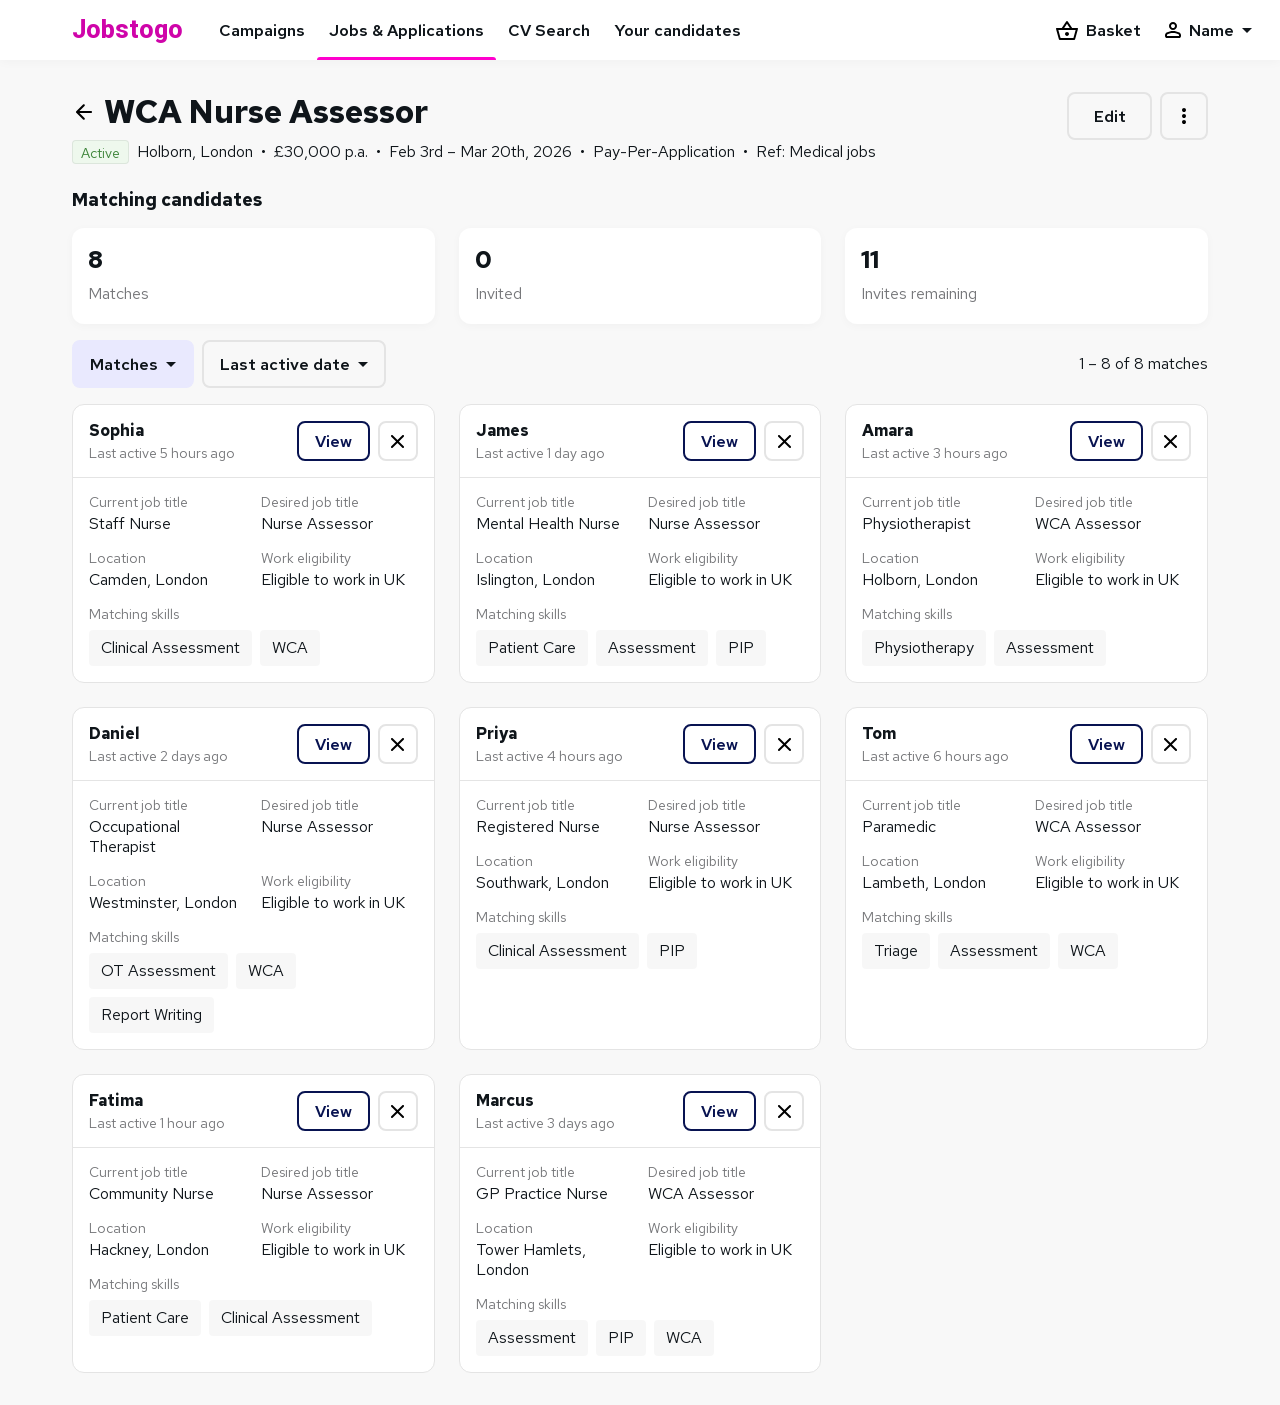
==== index.html @ 8e58d380 "Add files via upload" ====
<!DOCTYPE html>
<html>
<head>
  <meta charset="utf-8">
  <title>Application Management – WCA Nurse Assessor</title>
  <style>
    * { margin: 0; padding: 0; box-sizing: border-box; }
    body { background: #f8f8f8; display: flex; align-items: center; justify-content: center; min-height: 100vh; font-family: -apple-system, BlinkMacSystemFont, sans-serif; }
    #__bundler_loading { position: fixed; bottom: 20px; right: 20px; font: 13px/1.4 -apple-system, BlinkMacSystemFont, sans-serif; color: #666; background: #fff; padding: 8px 14px; border-radius: 8px; box-shadow: 0 1px 4px rgba(0,0,0,0.12); z-index: 10000; }
    #__bundler_thumbnail { position: fixed; inset: 0; width: 100%; height: 100%; display: flex; align-items: center; justify-content: center; background: #f8f8f8; z-index: 9999; }
    #__bundler_thumbnail svg { width: 100%; height: 100%; object-fit: contain; }
    #__bundler_placeholder { color: #999; font-size: 14px; }
  </style>
  <noscript>
    <style>#__bundler_loading { display: none; }</style>
    <div style="position:fixed;bottom:12px;left:12px;font:13px/1.4 -apple-system,BlinkMacSystemFont,sans-serif;color:#999;background:rgba(255,255,255,0.9);padding:6px 12px;border-radius:6px;box-shadow:0 1px 4px rgba(0,0,0,0.08);z-index:10000;">
      This page requires JavaScript to display.
    </div>
  </noscript>
</head>
<body>
  <div id="__bundler_thumbnail">
    <svg viewBox="0 0 1200 800" xmlns="http://www.w3.org/2000/svg">
      <rect x="80" y="80" width="1040" height="120" rx="16" fill="#ffffff" stroke="#e4e4e4"></rect>
      <circle cx="160" cy="140" r="28" fill="#cf04a9"></circle>
      <rect x="220" y="120" width="200" height="16" rx="4" fill="#0f151a"></rect>
      <rect x="220" y="148" width="140" height="12" rx="4" fill="#76777a"></rect>
      <rect x="80" y="240" width="1040" height="220" rx="16" fill="#ffffff" stroke="#e4e4e4"></rect>
      <rect x="80" y="500" width="1040" height="220" rx="16" fill="#ffffff" stroke="#e4e4e4"></rect>
      <rect x="900" y="280" width="180" height="48" rx="8" fill="#cf04a9"></rect>
    </svg>
  </div>
  <div id="__bundler_loading">Unpacking...</div>

  <script>
    
document.addEventListener('DOMContentLoaded', async function() {
  const loading = document.getElementById('__bundler_loading');
  function setStatus(msg) { if (loading) loading.textContent = msg; }

  // Error sink persists across replaceWith since it's on window, not the DOM.
  window.addEventListener('error', function(e) {
    var p = document.body || document.documentElement;
    var d = document.getElementById('__bundler_err') || p.appendChild(document.createElement('div'));
    d.id = '__bundler_err';
    d.style.cssText = 'position:fixed;bottom:12px;left:12px;right:12px;font:12px/1.4 ui-monospace,monospace;background:#2a1215;color:#ff8a80;padding:10px 14px;border-radius:8px;border:1px solid #5c2b2e;z-index:99999;white-space:pre-wrap;max-height:40vh;overflow:auto';
    d.textContent = (d.textContent ? d.textContent + String.fromCharCode(10) : '') +
      '[bundle] ' + (e.message || e.type) +
      (e.filename ? ' (' + e.filename.slice(0, 60) + ':' + e.lineno + ')' : '');
  }, true);

  try {
    const manifestEl = document.querySelector('script[type="__bundler/manifest"]');
    const templateEl = document.querySelector('script[type="__bundler/template"]');
    if (!manifestEl || !templateEl) {
      setStatus('Error: missing bundle data');
      console.error('[bundler] Missing script tags — manifestEl:', !!manifestEl, 'templateEl:', !!templateEl);
      return;
    }

    const manifest = JSON.parse(manifestEl.textContent);
    let template = JSON.parse(templateEl.textContent);

    const uuids = Object.keys(manifest);
    setStatus('Unpacking ' + uuids.length + ' assets...');

    const blobUrls = {};
    await Promise.all(uuids.map(async (uuid) => {
      const entry = manifest[uuid];
      try {
        const binaryStr = atob(entry.data);
        const bytes = new Uint8Array(binaryStr.length);
        for (let i = 0; i < binaryStr.length; i++) bytes[i] = binaryStr.charCodeAt(i);

        let finalBytes = bytes;
        if (entry.compressed) {
          if (typeof DecompressionStream !== 'undefined') {
            const ds = new DecompressionStream('gzip');
            const writer = ds.writable.getWriter();
            const reader = ds.readable.getReader();
            writer.write(bytes);
            writer.close();
            const chunks = [];
            let totalLen = 0;
            while (true) {
              const { done, value } = await reader.read();
              if (done) break;
              chunks.push(value);
              totalLen += value.length;
            }
            finalBytes = new Uint8Array(totalLen);
            let offset = 0;
            for (const chunk of chunks) { finalBytes.set(chunk, offset); offset += chunk.length; }
          } else {
            console.warn('DecompressionStream not available, asset ' + uuid + ' may not render');
          }
        }

        blobUrls[uuid] = URL.createObjectURL(new Blob([finalBytes], { type: entry.mime }));
      } catch (err) {
        console.error('Failed to decode asset ' + uuid + ':', err);
        blobUrls[uuid] = URL.createObjectURL(new Blob([], { type: entry.mime }));
      }
    }));

    const extResEl = document.querySelector('script[type="__bundler/ext_resources"]');
    const extResources = extResEl ? JSON.parse(extResEl.textContent) : [];
    const resourceMap = {};
    for (const entry of extResources) {
      if (blobUrls[entry.uuid]) resourceMap[entry.id] = blobUrls[entry.uuid];
    }

    setStatus('Rendering...');
    for (const uuid of uuids) template = template.split(uuid).join(blobUrls[uuid]);

    // Strip integrity + crossorigin — blob URLs from a file:// document inherit
    // a null origin, so crossorigin forces a CORS fetch that SRI then rejects.
    // The manifest bytes are ours; SRI protects against CDN compromise, not this.
    template = template.replace(/\s+integrity="[^"]*"/gi, '').replace(/\s+crossorigin="[^"]*"/gi, '');

    const resourceScript = '<script>window.__resources = ' +
      JSON.stringify(resourceMap).split('</' + 'script>').join('<\\/' + 'script>') +
      ';</' + 'script>';
    // Inject after <head> so the DOCTYPE stays first; prepending the script
    // would push the parser into quirks mode. DOMParser always emits a <head>
    // (synthesizing one if the source HTML omitted it) but may carry
    // attributes through, so match the full opening tag. slice() rather than
    // replace() keeps us clear of $-pattern substitution in resourceScript.
    const headOpen = template.match(/<head[^>]*>/i);
    if (headOpen) {
      const i = headOpen.index + headOpen[0].length;
      template = template.slice(0, i) + resourceScript + template.slice(i);
    }

    // Parse the template and swap the root element. Scripts inserted via
    // DOMParser/replaceWith are inert per spec — re-create each with
    // createElement so they execute, awaiting onload for src scripts to
    // preserve ordering (React before ReactDOM before Babel before text/babel).
    const doc = new DOMParser().parseFromString(template, 'text/html');
    document.documentElement.replaceWith(doc.documentElement);
    const dead = Array.from(document.scripts);
    for (const old of dead) {
      const s = document.createElement('script');
      for (const a of old.attributes) s.setAttribute(a.name, a.value);
      s.textContent = old.textContent;
      // text/babel scripts with a src: fetch and inline. transformScriptTags
      // does XHR against the src, but blob:null/ from a file:// origin is
      // silently dropped. Inlining makes it a plain inline babel script,
      // which transformScriptTags handles unconditionally.
      if ((s.type === 'text/babel' || s.type === 'text/jsx') && s.src) {
        const r = await fetch(s.src);
        s.textContent = await r.text();
        s.removeAttribute('src');
      }
      const p = s.src ? new Promise(function(r) { s.onload = s.onerror = r; }) : null;
      old.replaceWith(s);
      if (p) await p;
    }
    // Babel standalone auto-transforms type=text/babel on DOMContentLoaded,
    // which fired before we swapped the document. Trigger manually if present.
    if (window.Babel && typeof window.Babel.transformScriptTags === 'function') {
      window.Babel.transformScriptTags();
    }
  } catch (err) {
    setStatus('Error unpacking: ' + err.message);
    console.error('Bundle unpack error:', err);
  }
});

  </script>

  <script type="__bundler/manifest">
{"bcea43a7-8a1b-466c-86cb-bbfd6f710a35":{"mime":"image/svg+xml","compressed":true,"data":"H4sIAAAAAAAAE01Uy27iUAzd9yus7Gv8uC+PgMWwZX6gu9GUASQKVUihmq8f+eYmsPPxPX4dO1leb3v4/jidr6vuMAyfPxaL+/2Od8VLv18IES2ut30H9+P7cFh1IsgldXDYHfeHYdWxdXA77u4/L9+rjoBgJID7/x5Pp1V3vpx33foFYPn5ezjA+6r7BQHJFNhgA4qF3VKMkYELGisoKhcHWUvlUIkOY1IQNEkOVB2UoA4owhYIKShktAgbeHUEGTPnapO/RCDkGCGjwgYIlZ3CQBglQQbCbAoZthBrZreYUIICYfC0TKiSamh2EOqTUHEQzQFLI+b6RkEcGDEQMCOlAuQERtE4+tRmJmMMT1kYk80V2MVqpRmLta62wAmlNS5jtgwbN5NPJYwlSx1UBEm5zV93ZVUWERRXoMrl/knILbChziJvHD70Z0MmnlbDBUt62hsXTBqnpXpI9suoqcb9bx+n8AZ+F64gV9Xzk211LU6XOtwY2N490GV1NEkWqs2CzAE4YKHgKFJyFNinZ8Fi2TEJA+uYwe/wAZzWbHGlpxhGyzZnZIwljxlrPUa2NPfBc3c8nkVsXkLKMrENU+FHKkMpNtWxpw7s0Zk9ddz44ywt1zxoK9RkaA3EJ9FcwoKSynjwWk+rmuO5ChbYzoy36dP+89X3u/OwuZwu/eh77b9Ou/rN/9v1l269XPhHv35Z+k9k/R9E23YcbAQAAA=="},"3068d982-9c40-4ec9-9faa-0d5147f1c86f":{"mime":"image/svg+xml","compressed":true,"data":"[base64]/7D4SyEr5GOhnfL3maZ67faUsqcQOlnS+hAWm1hATlxH2NcoO3fuVMeW3tB2qar70dX0MefX/w77WJjQYa4j+DCwK3INCbLaIcCq6dVUIsfAo5hZC7DLI9AhMlYA4BmJ3fjjeB3niDJmI3B3TjyTMCzx13vmMXEXVwS5pFxIyESsw6IGvvTkXE6kCsPLEkYkmnvhNjREzPZtvbiG0fBmIMmhFx6Aw+/FmTRemI5U6sImJ1IFY7sXac53ALvh/z3I5LMw3TTHtv82No3fX4a+eJ1WVi70d9Ku0tq/8BoV5xxo0DAAA="},"1aae627a-30b7-4201-986f-adec44a9f73f":{"mime":"image/svg+xml","compressed":true,"data":"H4sIAAAAAAAAE01Ty3LbMAy85yswugcCxQfAjuVDfU1/oLdOo1qeUayMrFiZfn0HoOj0JCy5WCxA6HC7n+Hzbbre+mZc1/dvbbttG24e5+XcdkTU3u7nBrbL6zr2jYsYOTYwDpfzuBp2Ig3cL8P2ff7sGwKCQoJ69+cyTX1zna9Dc3wCOLz/Wkd47ZsfkFCUF1BE4AUIO44g2InACQidISeiMQUQJA0peWDMyRuJOgeMEhIQMHLn7BuLBDCGGB8s7x/pnSvpqstIOe31Emar11lcfBWbtPtipFgcRdURVk3KWjR5IGOIF3jWY1HTlkyicfefkGAwFNiBYOQMhEwWm4XMyVgxJ3DYRbsBh8GUPDhMZs9jgGQ5LzrLaM7LAHS0UXboovWZMElQoC5KayeFgbUHSlzfj9FT/AK7YoXCrmYJOspVUZ2dai3BkLvqovS1O5TdsJqvsTXlrT+bjhhMj/E4j5nil47biTagUOeoIRvN19VSknPWmD4Do6i0rScwphrqy/lCKzdUtpgeg9r1ftal/v2xLMN1Pc3TvJSz5+VjGmzb/w7L3BwPra778emgv9HxH+Oj5L9uAwAA"},"40ad87b3-608e-4b42-a736-02babc52b954":{"mime":"image/svg+xml","compressed":true,"data":"H4sIAAAAAAAAE0WUzW7bMAzH730Kwvcxomh9DUkO8zV9gd6G1UsCpHHhuHGxpx9IyjYQOKRE/vkjCWj/eJ7h++N2fxyayzR9/tzt5nnGmXEYzzvvnNs9nucG5uv7dDk03jVw6a/ny2T289rPv4bvQ+PAgZdfA3+vt9uhuQ/3vjm+AOw/f08XeD80r5AxAhFmOEHENkDBGKCDiD4mKNjGBBEdMxTkFCBgCtXsIOj1cuE1SE4CulWoxawxmRlaTCkAOXQxbQ5bWPWixkkOOf1TMSL5niBhAWIs0EFGAmqRICMzi+mtGTHkWjXEKUtkQbbsk/[base64]/DqmGlfBqkQdbFVf0Kzwsg6jWne1HWtQTakCIreufyulhQ3DwLyDt+VN+PM1jv196obbMNrZj/Hr1utj8a8fh+a438lrcXzZy6tz/A8oKwUqnQQAAA=="},"64e2c6a2-8ec8-4e92-8f35-830e48c6dd93":{"mime":"image/svg+xml","compressed":true,"data":"H4sIAAAAAAAAE01Uy25iMQzd9yusux8TO4mTjIDF3C39ge5GUwaQKFSUlmq+fmQ7oRUScR7HPuc4ucu3jx18vhxPb6tpf72+/[base64]/P7FK0WLXfEzwCJTVlA6zDDIQpaxSwlQaUsYYEAXOtOkkUYYaA1ESngY12wpxthI0OEVkPATFKjHo6iU6IVFuK1ajGYpkKN52SqGFExZgDoWiQlbtnUQUxQkSpERpKEkhYMjSMtZizlYpK42bOav9ad7YpmgxHXo6/gMQYDakpKWKUMopRwnSnQQlrjZ1eRi50550x6zBEqWk5DcUkwwgS92ZjkXVOunnd525pN/ru99eyHXKE9M5pD9m914UxehM8CmprxOakatZJlagT4xuxqBq2vBEla5yUcUSLY3ajREWagdJMsOkOWPSKE0aT37Bma7Gqr9g0j144IpihYFB/CQQp8TiVkflbhoQx1JE+ag+0Kn/jYkMnycjaVGPPSHq9XBdj8ItXszrkPvDogXmm5lXQe18VLtDMaTe6mf3aBHZZQZ+6dSKANyH4AwzKMvcjbC/HwWwPZ+5p2d6NVWKowOZH0okYxvfFMAMptuY5xcuIFRWn4PtOy5GDsOd0KcVxKvVpfP3+vF8u29N1Ph/PF1/7cXk/bu2z+G97OU/r5UK/i+uHpX5f1/8BK7vfYYcFAAA="},"0a1a8734-4058-447f-8d02-6597e39de558":{"mime":"image/svg+xml","compressed":true,"data":"H4sIAAAAAAAAE1WTwW6DMAyG730KK/cFhxKgE3AYV/YCu00bK0gMKkpLtaefEtuBXqIk/vP7i50U1/sZHr/[base64]/zpWG8w1TEWEjyGIersN3y6UKRvx3Bdk4uXzBRUqb7Lqxr/9JZMZuPaMGJpsdcTfceammBAk8JGNy9iRyXkjrwnLXfr6GmIZXFQsvi7absJ08rOdUAYKRks20eXrHH/Lgv27z3I5LPQ3TTHsv821o/U/4a+dJVUXkvkJ1KNwXq/4BsxpKxIoDAAA="},"f3e84732-b977-4254-bf92-7107cd26a146":{"mime":"image/svg+xml","compressed":true,"data":"H4sIAAAAAAAAE1WTwW6DMAyG730KK/cFhxKgE3AYV/YCu00bK0gMKkpLtaefEtuBXqIk/vP7i50U1/sZHr/[base64]/zpWG8w1TEWEjyGIersN3y6UKRvx3Bdk4uXzBRUqb7Lqxr/9JZMZuPaMGJpsdcTfceammBAk8JGNy9iRyXkjrwnLXfr6GmIZXFQsvi7absJ08rOdUAYKRks20eXrHH/Lgv27z3I5LPQ3TTHsv821o/U/4a+dJVUXkvkJ1KNwXq/4BsxpKxIoDAAA="},"b407bcd8-6e4d-486e-9be2-c74e8c884896":{"mime":"image/svg+xml","compressed":true,"data":"H4sIAAAAAAAAE1WUzW7bMAyA730KwvcxpGz9DUkO87V7gd6G1UsCZHHhuHWxpx8oUo4LBLEkk9THT4b2948TfP693u6H5jzPb993u2VZcGlxnE47R0S7+8epgeXyOp8PjaMGzsPldJ51/HEZlh/j56EhIHDya+DP5Xo9NLfxNjTHJ4D926/5DK+H5icwAXvogQldamXMhN4xcIeZOplFbmUmjxJXljsNKnElUUbwXJ4kcQwZI8eakLGLuVbL6FLSYlIlI+VQCSQIMvSWni1TYzSxpte18n6NZ4JneXQSUfFsi872k/y1JUPrjLNAexPzAkVRfBiKlTps/[base64]/rsl7wy95UkOr9Wtt2cf2FAT92iuSQSqx4Ndsa8y61Jatf9VRUUyVeVOJhqSCrS8Vr1COHudSrLhVk8UZmJUwsVa9ounG9TiUaj2rx3IJshQrIOXW439sVTZWDAVzBC/1Nvr9Pk3Dbe7H6zjp2rfp/TqUa+rfMI3Ncb+Te+r4tJf77vgfKnVY8hcFAAA="},"6359efec-e4e9-4e1d-a4e6-274905fef77f":{"mime":"image/svg+xml","compressed":true,"data":"H4sIAAAAAAAAE01Sy26DQAy85yusvcfYu2seFXAo1/QHeqtaCkgUIkJC1K+vvEDS03rsGWtG3vxya+D+0w+XwrTzfH6JomVZcHE4Tk1kiSi63BoDS/c1t4VhQR87A23dNe1cGGa0Vgzcunp5He+FISBYSbDPvru+L8wwDrUpDwD5+WNu4aswbyBo0xRSTBKBE7DDJHZA6KBSkAXAwB45i3WvD3tJxx4Tt7YeNEF+ygVdALK7IUxc+rCGxBtthepj0zCKlX0bY2LVm2CmDMLMClQgmChkZCsgKCJb2i3SBpRIlnfo/6s8ynPjCSjoYoyDjJAC8lbgSEikgNMUSJ2wXSmUgWDsEo3PDgS9pg/VyhCtNbkweMw0to1DVQGjo70rLgXRrPqiDXmfl3nfT/h5naZ6mKuxH6e1d5yufR1u+1tPoynzSI9bHnL9NOUfJHjtHVwCAAA="},"1d103cd0-0b1d-49ce-9ca9-cee6c84a5e65":{"mime":"image/svg+xml","compressed":true,"data":"H4sIAAAAAAAAE1WTwW6DMAyG730KK/cFhxKgE3AYV/YCu00bK0gMKkpLtaefEtuBXqIk/vP7i50U1/sZHr/[base64]/zpWG8w1TEWEjyGIersN3y6UKRvx3Bdk4uXzBRUqb7Lqxr/9JZMZuPaMGJpsdcTfceammBAk8JGNy9iRyXkjrwnLXfr6GmIZXFQsvi7absJ08rOdUAYKRks20eXrHH/Lgv27z3I5LPQ3TTHsv821o/U/4a+dJVUXkvkJ1KNwXq/4BsxpKxIoDAAA="},"4a24ccb9-f5e7-4d8e-8c86-96833b5bfcbb":{"mime":"image/svg+xml","compressed":true,"data":"H4sIAAAAAAAAE1WTwW6DMAyG730KK/cFhxKgE3AYV/YCu00bK0gMKkpLtaefEtuBXqIk/vP7i50U1/sZHr/[base64]/zpWG8w1TEWEjyGIersN3y6UKRvx3Bdk4uXzBRUqb7Lqxr/9JZMZuPaMGJpsdcTfceammBAk8JGNy9iRyXkjrwnLXfr6GmIZXFQsvi7absJ08rOdUAYKRks20eXrHH/Lgv27z3I5LPQ3TTHsv821o/U/4a+dJVUXkvkJ1KNwXq/4BsxpKxIoDAAA="},"5efe3009-cf15-49f3-8cdf-51080349b12e":{"mime":"text/javascript","compressed":true,"data":"H4sIAAAAAAAAE+y9eXvbRpYv/L8/RcW3Y5I2BcXO9CxSKxlFlrs18XYlOZm+bl+pSBRJRCDARoGS2Ym/+33OUisKlOw4PT3vO36e7ohAodZTp06d5Xd2Hz68Jx6Kfy+Lqaq0EqdKTlt40sAfWa6uVVmvlqpqs5/[base64]/gLfR5VlQqH4hvTV1D/n4k9lydVIyqNL3ASulFJpe5+JZ/DN8OuIrBO6+HUBv3WxwI/uOXX4RW5cwW4wIZLqI4ED9/GI32730YwoSMhTcBtpM/i8FaK6Hbppi2g/1794S4lg1RwQ+q0VD6QAwe/2v2dfaY3u/[base64]/er0/PB5/2cwx7KMv3p2evjH7c3NGjlPtXd2fnpydH7x4tXT4/6PaSkvlnWuOv09ffXs5Pnx6ZYeNzUsVpP48oeTp7d8eQ0rGn959Orl+fF/bhnstK5a9b4z1mevTn88PH16cXr8bMtE1c2NbPKLRs06c/Xm7DWwii0TtdYrYDK9Xz4/OdvSb/P5RVnoTu9fHL941f/pUi3r+Ivnh//nz/1flPJvm/iLV8+enR2dHh+/7P+sns30tFGqct++OPzzd8cXJ+fHp4fnr04vzv784rtXz93HRasa2daNKf7s8M1/JkoP/v3fTckBFLWcZa7aE37xrBou5Wai8PekVMRlhShmInyBfLFal8jPDJsNCnzh8WJTjRCNatdNhV/u46MP9/A/0G/3fVs34qBn2A8ehA29TRZ7B/0Ky6Wm5d3+PTu+ziiwFwH774wjKBwMKBooPt2Fc1uIh+J7pVZatI2cXtHZp8R03TSqgkNRr2Q7Xagmw7K7Pnc/okJPbRk4L7A5rhoq//eialVTydI+gJGJn6mGermqK1W1H/jtLv6XW9/D/kJ39+/a3wl0ZKDhdJgV83UjkaT0eroQUotFfSPKupoLWYn1Kpetogr1ol6XuaD9mItZ3cASFK2olMrhEOof/HfQ4BG2ZkffNrLSBbQcjSD++HDa/u+1Wiv7ZTDwMU3lrnjDJ1KjVk2dr6dKTNRCXhd1A8O/xDGr/A0OSF+CUFOquZxuQNJQGVGUxo4W1fw5vtoTM1lqRU3kRX4GNaxLRW+pKi7zUfNf31SGVKjsefwSRDb8wiy9uFnUZgXqm0rIauNeQlnZCtnwSnFV5UZMFBz4IAW0zXraqrx/jV5hu78pbdomn6rJes7tPmvkEtf2g+GF/PHx+7aRZ62cXpkiZmNaLqhVXGqo4U+z583O760RSxsewDuePkr3M+u2KA5cf8LWXft36wH1ASYL6BlLiWK5IpmI9mhRAW9WuZhsAopqFIj1QFT3tvV+rsxqU+1mSm/5Bgsf5rmq8vUyGK8bKiyc5koHAxzBYZ4DD1EwZtHWKzHDMd8s4FIBL2hkQOtEp9eyLGBP5fe4UmDx6ZkbeXNLzT466JlkO7nQp6cKdn2rSGZWbkLNDO7olZoWs2IaTf29e95A4ZU4uOMs7/ujgS+TfYcXwxGcgIOBI4fw5PKp1R1Qu2Lnc/4zG1VVcAKfTeuVOnx9AqsOfA4X9vj9SjUFTk0pjhoF83l8DUv5J1nlpRKHr0+yoJojOV0ovh7YqoIS5/Y4OG/kFKjBb/FlLa4q4HuT9VyPxWRtTp2VamZ1s5QVXEGVbotqHg6AePWfCqDecBD4Wot1pVv460Je10UOd+dnsizhFiRmSrbrBi/Az4qJami2dbuezTJxUrVAMnjmUFNED2JaN0os1XKiGryaLeG3krooNyIHYhGazhHoK9ZYaL1WGpp5evyDmKyLMtdZOAykstTMnOMBc7Mopgvq5FCPTAOKqVrc1M1VFnDgM7zwnTBn15bvp0WWvZ7n48433km/1/ei+xWePXvdR/bk8DoX9TzrPVDSL/ZvqakrdKQe+7tvshFTWZpruNKw+O2izjW8keI7OVGlWJXreVFl+AV9dlKJ16evnoohyFGVWMnplZwrLW6KdlGvWyGnU6WxUiIrcwrrEV/x24XawJkvSjVrQXCzD4pKt0rmuOKWV9/IphriXmnj49GxIxDqhkAkFyVuF9nM17BndVaqat4uxvAEqAXUD4dNIzdDLPmNeCy+pY92xGOxJ74ajcXFldqIA/F4n/76A76nH48e+UxQYK1vsdSOePzObxifvtu3ZS1PFGLVFFX7o2yqopoPBzC+wVjQCKmfo+hcvUf/s1OimqZuPm5Ontx9Up54s/IkmpYnbl6e8MQ84Z+9U/MkPTdP7jI5ONK7zI4/PUEVJSgoowqMrMiaqelCVnNUMIEyqqznxXQsNvVaLFGHeSOrFsgZVFHmO7pfoIBal+rHol3gkflUXWc3NzfZTxro+kaVZRYszlZB8iO4xL5XnxFe7igGDUfBuU5f4/15MAqJZylbOOAHX+qBWymmGPgPaGamsh2+xTrejQJ5RemyqNqdvNBwCuxU6j2o1ypFauMdwxR2tZypHVBJVfOdaa2aaSyyQEswv8+oQ9z0Uq48bWXRqqXfeRY7zrBaems7N8LT50g2arYu98TpS+/WkSu4IWpRV0QKq0bNivemN2FPsnWlF8WsHQ6Y0vbEQDzieaNGflTI/CropCyh/roatAL1qatGyRx5aCZXq3IzYg013n2mEsoULTcMvLpR8kqLk+N/2xOLtl3pvd3dedEu1pNsWi93Z6xi38XZ3aVzeffx1//8+CtXx12XpKp36CYK/d4p6/mchRP494wnHfR5bQ0XKup/BkfJkPfDW9x078Zmf4yjuRtFNxdY57zIYSLPWtkquqE+q5s31bJeV63K7XWNL1zxAfGyrlfD1XpSFtMTkIuqqRrj6aaal57U7e/DC3u7RAVQ+HHmvfQ3m726vqQ9G1Ty4IEY+g8y0K+UcoNlf/klKJxV2C0Qm+mcLqV2+wyauiGy+h7PorDdR+J+dl888gYY7Ok7TuVb18K77u7pyPJ06Nw/[base64]/QSfwVBz+hLAuEZdgn1JFRMeUqTo4WaXmlxs1AtqPzqBtcSuSEOUxetr90ptF1jq2VZyUYujZoF5vhDtLlQbVSYHzfKnrBwEXL1MBf/eVLXpZLVB3HerBUQOLc4ptuEqKGnN4VWXheausXrsX0yK5wiaJeVZi+onj1PLxB2tKOCtfc/IT6M78Vz96xupkq7lcjYosnarwp5uyiq6/pK5TDFFVB/ofmKCARoqpqqppVF1W5oS90olI8fPqzq9uFDoEkpnr56QbpISQyZPzU1/BnkF7mxc4s7FtcRGwbxBpql+nW9BLpXK7C4gSKhZdWf7Y9Z8YHmfbGQmgQnUOqsW3GpUdCADXgjiQPgHsnjjuGc3BRliWVoNsQlTZLdFESll5ZFYHkqa+q5tH36sShL/gCty+7N04IVp5dxLz6WSmmaaCUbRdfTDsl/awjpA44d7+JHOAlCzlrVhBuHiKS7cb4lceiDx2MEnBZWGytLuII7qmUWRd03OoykCpQoX1XIIpBcrTK4ZwuM7UhS56noP3wHM1f9YNS7Z07VqpS4a8rSDBAJLBOH5Y3caBSXkG7rxicyUFCskRKpuE/3vE4taHjCs0FqUSzhu0mpuoSpGkWnl5ivZSOrVvHCB3UgLcJGXi5VDg4M5cas5VjwFUE85HswLFTYAyIEXkMcGF27cbcyn4FZqMscFIvrTj9/E9Il49kHpNBStQpnWbxU79tofv970jqTGY5qK7H7w/902m+85rYQ/5kCPxih1xOt2oj6kU3imaHeF7rV9lpwAXeUoprTChXaVGaGz5+yvR3qX6oGr7cgMbRqvgnENHktixK1gG2NR4CpjwWjAlQ7qKUryPC2BprOxPmrp6/2QKNaayWCLoHYZS865hLzUOTrhiheYYf+vmS9kk1byNKjan7Cp1lbw47GfuUkCf5dqP7lb0DqZ8wit5G5Px2fTuWGGQ/8+5w1mLF0fiBe4Rpk9Nu+VstVu6FX7k5HbfIHs0apv6mhV3C0H4vE36GzEAryC1WuQHMNwjDMG04+kT1S5cy/qfjisZ0mK30MgfY1Xl/B9WTMC9mYSUF+jmXg4gj/3XfP+SO8tOFfqAs4CZpH6YmIQDRqpscoBcO5wrMmRV7MZooMqzRJJfQgu+cagg/FgT+RTutQwPIWf1N8oZnJddmaUaBMhY5xSpairhQ4ZejYRGc0XZ6FzrZsKjqwVf7yS/KGYdXNdmo9vUGhQ0ustaXa1d3GH2PpwMoD9CmX+khpwJm1P5ck8LnlgNt7aHX6vkQOHW3WldCbarpo6qpe63Iz5g6yBh7aVWANW6OyaqIE+x6Itp7jdTATOKFTWZnjBS479YoUXFSbZYt0ceEZUu/VdN2aW49hd9BL00lUDEyp7Xv2zgFnce4PnFwJPSZpT7rcr21sLw0TxfcQYe45q7oA9lxRhdCX2RrNZUM4D4MZGmXipFOPVRSsV3hmWppz29tqulHBCt0JOcoIDmmwuODCapzRiXJ7nuqbNfWSNtxDe/qjTsSOHpbMGyCSVKOmqrhWr5E9wVafqFndBL4w0TVrjLcmJEH0zgx6DK8MS7O3NtDtTJQhH+BY7FUJnfVWKzyGf3GH523nce0NsuWNxP+Ml0x1l1Pc+Bm40/wjznJt6NI/x31dQqxpgAMlzesslftOCOlT2HeDYzexYLa+SPsdd8sEjsTRa/SfcGd8u2jqG1z8Y9Ty2aN9mGXZaE+08ooUG3wW1TOenGvZFGSObmujfwJlFGnYnIoWBUhiatvryZww0TlvskjCYbflPmEmkk/Co+Uz6Wo+WVPD3fh8Wppfr6PxtYy/Uj/zSdqZhx+5PZncWDMJJ8WdNmjPDvXUFcEmjbdliiA9TQrTpEeFHT1ISIhP1apRoPfOQcTX5mCAv62zOt4AQdeOkm4xNQ4b8EsRk9dFNeWpB1ESqZjc2eFWx00ArSxB1hw0Cld3XrNf/bK+preivoYwC2LlVB/4GTaVmFhRG3xIWAV/o5yKfa7aFkM0YBtI2OjoZjnQLAI5Jz4n6qPlx84ADvrAciVPQ/t2YH8Mxp4JYCmvlNBweMPmATUxnMogME6bAuUSjUTHF1TRqL+ulUZpl40AAZmSch7qWjUoCoE/DASNlGB+ywbvxlYf7OsT3oYX/jHYdCjigs5rDGYBBgmWPyvv0BjEUCtFfbmzYe/rJ1//8ygbvCNGuX/Pm0pYC0NSRV2xbTKgaBIzyXRRVLPaHQN88aJaXrNhZJjYLWPhV+JMR3PV7iW97MxFcjj4UuOZAtvWLTw6kpSyqMR/yGt5hmsXEnkmvtQD6u/br97xH4/fOWuLcFp6G3bjOxjwf0f7waRZH4lZhXfxoorI0Q0BLWvBu2wh9aubyk4U1THyR923IFx2HLX2lh6/u9XFwa7J0/VyuYGJDq9Z+NitlzhI8byADx3V1bWqClVNA+9dEKLM/VEvZFnWN0L9dS3Lot2IKRiLcA710Ru7ub1uvl436r//[base64]//[base64]/WzzD9oUdSUZZH7Mx2DvSRXom22XiiAjg/0LDMp/yVk2K6XgjQ+Slo6cRQJTzgnDNJvyjR267zkjyZ4U2U3MbXK4HKx8lGzGqQBwoKuXJbAi+x6BQ4xqIDuM3KdqBNfQu5WqkK5HqoVq/BxUflvl6g4RhhWlrnTDyUoBAG4WAsrtTGBlHBFVu2bVNM1qAEODo7s449Y08kGAvVTrMRcjK8YFOtbVPgRcvUho6IYLtCt0/zPe18n6OOw3HfoCYV2EHGNZkKgc8taw0+9ssl71DtaUhJt4fMz1UHeoRLovhLa/ayc+gzY5423q2X8Xa9zMR34Jhdbcz8YssgLUlTHXGmV7NLNLO7jfa6KZZ4NLy7NPpp/[base64]/iyQ43QS9wBoJWjLhRMukU1H7NcD6OYwCqTHxierXM0caJTp6lVfIc9jqnXbYYx1NQoo1ubKFABURV4JF+Ket2u1q2pzxh2b8jTDY+EIRHk2B1Fr+HQfooqP9rTbPwgnYmzX/E64H5ZGE0a1gk9hNJ7yEmEbBvDPopqtW55YojXQBOWG1a8l6VWemx843BAPBLaEW4InmGAwC/cJp4q3daNHxJ5g5MFn7nJNAwzXslf5WXtnROOp+3HsQZIC9+rzbYjwr8i9519/ulErqSDc9omZLyBGIqCFLIVnAh107IQIr7UGepHSDVJy7Jc6xZNH7i78sQWMv9Zmw0E8wqum5F45KsQzLHZexQTfYJIOmxrNDmzzVzTlmqbeg1q7EVdtxTBukQ70OiWQ3iu2h8bWGRUqQzrdauac7xnFVVl/rzBEoF5njynnZfxgbCf+t7HXuS597Tj3hh84d13UEHCXeVmbLdiJ2f3wspgLH0Z6cWviAIPxLf+2MC9eQgOw0HJR+L+6L7Y8wvuG9kNQpZBUgPbHcn8RP+NghAFwKvYhdhG3033WVMvKTYuXocj0i/gOuCtNrx0tYkxD/ibge3Ry7pV5qCE3Wj6YcKlDDOcq0o1yLMh1oA0r3BM9XZ3OPKipDo9j76AZQjGYGxK4iC2AO3uij/hkVLX7VigqqUCrWXdiJ9gqxUVBrnS8EOq6eAr+OyArwP4GWCu4IWgWkOQ4SDBEk7JeJkTH1DvV+SSwOdmsWWYI/YON07ScPSXG+dMzmcn48vMOJQXFarW5uT2Z2yB40nbis+QoozW3widiUo2QEwsXX3wtb4pUPD3F1jgqZQCktmLmdzgmUGRsQzQ+9aDrul++Zpwa5Lf+RAyiS8Nfkzq2xi+pvv5GWLXvADommQFPqZL4msD6LL1W4vq0l/Bc0B04Uq2LWUHkcRfsux3v6MP/G3gdcgHxnFdMWEoRhvqqCLoasTHjNsBbJDsqK40iNID7+ALV9BB+cQNGxSfO7dsPsgugj68NmhA6T7E4D57yXb8E5OUkjiv5LE0FoNnhP5zSuA/qXYsDE88TjxF+ahL7WsPfoD+wfq7j77o8Neg77agP38f7vVMZh9Tz2jjw/nzAgCD0kO0uEH+EMNewYABQChQzEary8svN2Utc3EQls8u+EX3C3BF6xaHp8H0xcqQu80CVDPkpkejsHGrF3kfL0Li4HJrkFyPW7S2M1mWIBSu54vUMZJC52HVmWc9co6SziYdlnBQJMdnx6c/HD+Frfr6zCq3r9RmDzU+Y2525v+8uAAkuOgJQuDRM2OYxpBSgJKQJTT8vdqwyepsgXc5792pmoXvOOLpcFKvWX4+VTPteXamC1jHv1AmXkj9A8gcoNYnxJ/UfSOcIxuGCOH64Ic9GwQ3Dxgd26ntfM9V69XwVJHpuG6iaqCcR7PQNtf04AHXaVwaeVZCwksp7zzDZIJiqH2wSCFDCcya6an6Xm0+daqu1OZzTBVW8182VXCJvGWq6MX3agOj4Nb/iF0y9snEDcnEYyLhHhqHTgrNTJm7fw7G/kX/fgrH3V/ON5WZfywyf6n3xOWV2lxaj37UWWTivNmwdwdDMhg/nUZpMOeiuFxU4tLO1iXj2dCkQtwma35BN+ZVhG64cM5hFXQhh2sXe6xPF0WZO5UGxdLzhQcUWtAR1OM6ayxWRN0eGmMS3uF+0lndzHfLorra5enZwXUaDcKV6qUTnrPk8kVUGIRfpp0hmEaQzp3nA/o9JFswDiMWsmxSOoZr/BFSFHqqZr+eQk/V7KMpNOLqvRQalbuNQhs1+x8K/UgKPVWzT6dQOLRupdBTNfsECoV6Tmb2AD+SVVW336nDdVujGwmo7racQ3xP8o43/+ILZ0QHUCczjrwPHpjvSKDZWpp87V+CHgNOheDD+KiLI/t7hc7+1tgHItxZaZHnbdDcu3CT8bZx4vj9L/V9vPPJomLatiYtfMm6jzPSm5JHjvODsQ7sjQI/v5y8UtnpfSl/[base64]/VWbdgRGQy7h/op5cGDWGmBWqzIWcA5G220CSsVlXeTFDz2ZgznOCh6CRMuxayjf44Qe8oHYeIu/rPL1Sm/[base64]/L07riRQTeO3pVgk0QrQFX8dQ3srMgBQWi2IZ4pO/uDKzLbcC+BWT52jX3HRnU/vBdpaqJwrWsSkFRQN9S8h/9vakJdw5UTb1HZ0DhhAke+xzFErvVTNa2bPLKJNkqvAO4dDNkzw/xtUJzyuAAoLWqC3LP7s+O/x+4WjMkJizUryc/JAT1hpGBxrXDjrCiEgS2ixhVRvSeCEODGT2GkcOi4LYi7j2JUcUA3i9r6LWbR6nJ8F+/C3Pil/ajk1Qu5EjXFMxsUPOM/hie1q4l8RyDEEEzcXuIFoarroqkrwnbjD8y8XVC/UcXCxn90mmcvhmoe0LhmZzryCSVcSnDphChv8qeFj12f2sRMV3W1o9BZA30ThsQJjavUmN0OSNp2NRXVtFznCiIQm40/ImgUQhdb9tsfMR8k3EzCZoVjyatqXtVwFBZtZs7stKgcztEYLwoE5DrwvdpDydiDVsZ5tiPtvLppitZJ0+45Xkcc/rJwsGR4vgCTZbYI5ADQmrjsbsfebVhjMUBJ9zOPJXrBg4GGwrGc39SGCDULMpSp46b2zkE+LZ1viMn8oDzaQIfzJEly5KJqyNZ/o8QC3DALPmB5QMTo7zxnOPd/n1nDpty8+SheQRS8f0GIwuOZhums2d9eKm3nZB0al+mGKDFSLskRWNQTSM3hyB6u8+JaVc5K/DBwD/bF8LyeanqwI1dFtmiX5f8iKvHOniicIBCM+Ag2mke80jeq8o9bmBM0s9DZo1UDtx/0ccWthd7wU4vbbD5xCml6RnCgzlrAvuWdZ7h7Ow9pJweI1QgPTajynVBMVtTGmu/QuXMmDryriXczieNt7npLT91REh3y9Mt+h/xWe/yFnII2aMv+SXOMfkiuaAeDjmc41AAc+Apf8S1litgLC5ma7Gq4t/zktkqwGBPSkv3FPRkKyInEVfREgu1BpEQCgRkAxhsZsgRuGGpJxB009ebrEag+vghtQXFEki0bKhiwZ2/Ny3d2Otyj3jsrgmfyVjNizZLc/8B9FwIBOfbdRJUDPgzeFkCCn6kGoPXqyjnbAteo1A34apRlTeFg/tQZaHhU0nDLzxG/NgFpK3bEE3+TReUPDsRjNxXYSmbKwCzwn+xmIRTAyyXq+cavxfYLgzFMyEf0iWPtNuKsEAfiq31RiD9Ew9oXRYil62p/W4Q4uoV4JByOrt0mITH1HiTxIeHa2cYP0rNG8S2ORk6Vrstrhz1CN/PQV8JEr2dc6LV/XbIBjfaNNcV7z/Z7N1a6Tmq8Q//+5r9tq/gV32HDdF2igNX98gtw8VgHGXry9bseiW9vdzYavKkwVH0g9tiYH0wBMOJgoB9nF0vycKg3GpX4SGvG3ax9vuBxy028V1trbuddh9eyrtRhlTNkGBx5dZkfG/mwUjffu7mDVavUjdMQBF1z32XUS/p4LLwX2Gfv9wX1P3hitAreM9YweI98AdC4HNiedYCTjkrk1VtFOg514l/SaJ4BbgEOP4BR+RQhD1reIuPBazOBVirvk/KA5KxSxcsS5T9L7OwY7+I+K978tgn5AlQJht9ap2MZ6mIJBQHU3GA7Ujmi3ZoeIFZvGD7YEU1fNcUcIAv43IPTclqvipRcylGZP38Yi0jyv7uMS7KW+dzKWU6sVY42KaULiFmEh831I9wAwROZtD/2ZeZaYnlN+bRNNZLUlajTXwOMaajYk5PAXVrZzBWjVNngFaccNEIHOK7ynGqvqXoiJ+QUSu4IrDekVEte0ADc1022o64kr8KNSUuI02A0oHZQY+g/GCRhYiEA5Fo1Deb0cPXWnMBIBXv781wVYKpBIQpKL9DZl+yPPHMK6JVsPP1a6nZh3piO9vLUjiDyj3B36BXZeS0UwWuYlzpAn0/KGh7TyYwc4//ukWdELM30ftOZx3+Ma4OjxT7ZiVOWukF+0S9ZiX4x0S/08QKYldx/vqWi/kuP7wn4Pxeg/34XoNvvKP3ypAoktjtZeDrS1Q+qKWZkWrFQBs6yGRg2P0p2KjRqqH3pyeElGXMmaxxuAVG/pGKXvf3yUJRCCa0gfm6FXIpl70bJgAGS4RciyDJ+bLyk3SPrE4+fdA1Zgf/s2fHrQ8yvCcw/Gxjn1bM33wVv9gaBMvNYT+WKJF8IJcLDQ9cM7gUeBCYEBy1tOP8FYUfdS9iQ0bjMoonCmi1KnJl5UxDNalQEPkrBpdBr/26GRkN8eqrm6r04ELtvD/be7c73o9fN87q+Wq88y+LgYLAnBgdfDYzWebCHD54MaAfENeR06ooD7B2bqoZe42MfQwh8qzshKkFX3mIZ3psfwovJ4HdwWAftdvYQAQyfg42HskQaFBBy3kIDNTqeSM7dALwXcr2Ihbx2xmln/Wc/iDgzgu/K8ULiwRykeYO4ZA5XABnmOFyNv+w+gsXoruKb8LMhxT6Em0S9b+1E9zczFoPfPdgddLnMHzF4DP1DkIpbBlgGcGcyGqNm0l5F2AFOAgZVj1eFKXpo/6KwWrTOsAcSIEqjL48jY1sFmds/gGCt3osT/H+DNk2oI7PgcwukwCPv2TzekvkBb8yCYHrtVQxb9rALntaEmwd8BeVLmCOKRy44/YQD3ZuURZWXm8CfQlWAL+YOazL+EsL1pKynV2JVY5IfMFGRT9XxGWG5BdouSB3v3Up9fmie+wzRu551JX/KZVgW06I19B1m7UwL0l6do86ZGezhIUrT3fIo/gDgjGkavV6aJQp/nNuT1p49LbVq7wVnLb61CB7Dr/854V+4lKuTqq1DOWJMe31s2MZrTM40xqvuWf1MNl0ITQ9RxPgcWgEn1ETiilhBdWC0afScz85BMP+HLl+BnAB6Hoh4KwhGpvhFjUtmrlWeKJJMR03QiUcG59CyoI4gZ7Uc3jUw/tZLIRMKwumIQQ4XMv6Xe9FjDtb0w4e2tEj/MF1VHI9kKN6vyfTIDC8ZFCfCiCZfINjrK5SMX7xj7+2W6ESDhp+GIvAFnUuxEG3SjUOk2pEpwRUM6ZuRwTJDsEQUGRGBBt6NGbcaLwlwnEmGVUT4AgqGJodOPgsdhRpXFawVzeq6RaUKUS2tq/A2hZgD2sOef//FVxTnYPcZbQpQQjs561HEji+481+NxJ77Mswoy6hW3tR04k94qx+5XgwGkSLb9rDDJOFft4L06WxqwejE3UFSzRBwJa/XMWMyjY3FYODLTNNkkMvUa8tLoWdvXj7lJIZIMxkI5H0TGof9saPUZTG7JLxYPIPIWYcwWTR6/XLQG5ybBoJdzlRclYGVEMdnzwFfu1mDr4+u0WcI9KbW/5dj6ICGwensJour8qCY4C9wDaobzukFEsyVZkdJikMWea00nMYo90nvQHRT5M0JnqiQqu0L3rGYmc2+gTM4Kj2KmVHvARt/eKfoQhFzh64BIqA2A3gwqRmHnF8TrBHAxV+pjeZtvmFfmzGF8UtfuUKa02vVaHVYllapYVBn8xrv6gZbCLGEqUh3g9FhLB6J4WdfwF+3dOLbO3bIKgGNm7JG8YY1PJLZZTh7vxp+xZ/DmCWhBNYZDrInsYfZOh9Z9pzWiyJbylZrvQh4Qp/k97gjlWD17p5YcVC359yynrSNUkeImovaHNCO4S//XJnV6yo3EqGFZKdvPQW7qZ+J6ZYjxztXxKPg1u+JTeaQsXYjt5W36aFYmZZWRHlH/NvCUxqa7iN8ZzCS+HTkw7Hwli2YyUcHCRG4V/7ltjzxN/LyCoVAHHJLCFnPKop0ObG/3UwFhzWLz/[base64]/Uwbg+G+Jb1tFTfO2C/Ax+XF8WMn4Hw2Y8IHrgeZj/VRTUENHQ8tj7AsRU2M0JUJ84Oy4GcS8V6F4LxQNTVslQkQ3uHypiUtGazcahovLVS3iM+tXiguawMw71m9zlpHhtUH3HoG8Z4zgq641+GloYgkcHHKPbxp6llKVdeNQFK2lKuTAZmuxtI4RUlqYHTTckpJ6koleSZS2ZaePjBjdhybJgjo/JTceSOYfzDh9CBdvQB7zmETChXLhCwo2A0yDWMEYP99AYV6/+MTYNxnLk7Jo9c3aCjODZZzzhqWDtUXV+hZMbl6ZPgtUvJ43mUeMqW6MJlLm2hncyJMBy4fCDevnNS0tSKR/ioR7tFn9KlMbo4otgW9wHeWxMvAaozRWB7lkVGqndqpusPRIkP0nqBW3YB1fCbbAUcyq8kWUNLRjd9nhxkMiMcNt+hnMD5K1jXHiKLg++rR4/2STcNtx7jgFVtMAQytWhVl0+RyKYIZHM9X/wX8ywIvzDsJsG3ZnVzLKcL2Ob/aHzL9azDrPjdUYJnha8SLMcUSFCEa3Ec1WNI5O6k5FWWQar0DSegsSbyUT+lkeLlQ6cTHebwrATTGaZ6N7NsQjTvSGOom6DKbCd8251cwQcN59Br1A5JzuHm/JUk2tZWQRrv85gbR4a625YjzaC92/MHhOmiMyGY2VNOiYVZ6IpGG9kMrWxpwQe1PNfOwYCUwybBm0kaC8ZQWxXFW5rKPstkQiPRZjcX+xD/nnSGhXbTJTXAz+mkVRcyUd5jay26UgJ1wIVQGuDPsU1fyTFgtgGOxPZTA5pgeDnR6AUpJCAls9dbW0zXJd55ADQe7Had4yDiNzZJcsB0/HWydcWHj38HpCOIlhtVdrBgl36JS8vAzPpRdVH1ERVDPdijDh3jlTdSEydUIp00cKSlsxdqTkfMoJwoo6O5y61i4BfLnDvK6JYQoULrH0V5MTMasrfXDxEkPXkHnAGwau4cdI3qchIkphSXU1nCWrfqiLKhfVe0+tJU5VArUAGBw0LvTWL0ZNJda/WtJ9AZ+EUzc3H0tQ/e6MU/H8IdDIJVZYMqMchYyZgdy3XZFqsSjy6zk0zuVYq8Bc+wed0Uf/Pib9G0bYsB5101xRKR1oGwgDHgU40TJRsybXvr6KqiGH72sr2pk/2AHJqAfb3HC/0So6jBNREbtVyeanwmJ4DXPrSNj/b5O4DrDz7i54en535xL4z6zDz0OkORze1CFW5JOKEmbEUF27ZVhEth46IveFA/[base64]/82MBH5CvZ+a0l53t3701MXCvKrMx5E7gO+E4KicziY6HVdN/R6EA8rDW4f+8IYKWYKb1Y2rDz4AyFRKqSjbYlJAoi/[base64]/pATx1o2/WaI63ft7co1B1SZPB9oFAfez90uAwXffOa4EgXycrvJZqJTqOPIINoOEFFdx6T/1HfuIJCMLjelm4d4JPPNsInnzTEJ3ca45N4kE9uH2Vw3v6KMXr13HmE3je94/PKwOj6mkmNzYkAn4FJpY/SO7Gq3lP4UxmW+ePvxLC85j6JYZnvb10wL57219BiJxlIp6EOKSZzi/QSRFLW6bPDnvFBfOm1cSkwE2o4PSinVLVQsxmcw7hm9//s4D21QrSnvGD3j9qoR0yK+3Zh6wzjsQdf6kF2P45X3kq4feJcbMmNfYPivxhS51aRZVlQuigvys0kvoIxs5uNS6AoQhQcmxYhntMDEVJfFNUes9FTvrEE3q79xZ6kvGJDagwCP95UAPxeyLL4mwKz8s5j46v/mtM8s06eENwwwgzKPXbPfiIVxgEHS1kSBpz6E1t5Y8HlPT0KPwLQKNmuNZpKgx5FkVFkh7dfOfuLKdEuVIUOcQdYeMjwSRAtVrB2kmPE3rfkqBfDiy2L+YJTsglVIMSdW/aBtmSBYjj4eCJsLsA93ij2Ly08TQBm0QXutw4mGqPZQLMACI/Um7ZYAoaakYltzIWkjH+uSkpgZZzSaFLqBlPSsV4Pw3MZldaVMd11w3R1qgqTEc6K95zgiStvYMXXNgmZdDfy6QaywVgkKDPxGfwx9IJbMP/oqyCuadvqG6r75RfxEcRhFvAO6yycddHQciLhgnnrGrfEny5mjZX+gBPuD76qG8/Vf7BJsZs5OSn0NpgUepQuZicFR5qYjdAx6qPGRsnjwEsddt4AYlC6+wzRNCt+fyMLQrXkG7QhWb9KUljCmkIy3paxq03Ge1b/o1sF7Fb7JaIKWH7ZmTp+5c0br2iiiJ0z072k+0XfdBkiDfmmT5Mp/slFQ0IMP+qPPWbpELj9HkTSsEKbmAcMBdP95ptKLospGDRQ8qubdjhCQyW7exkcXFaD53viS/2X6i/Vn+t1g6mUjdBR1vUVZqTaE3+pBH4MWJwQJQEsrFiS8g+goyhT93SKEVyUGUw2hikuYWVzBROvqikiAbpBDTABrngR5HGBIQ6HI3HwjRnGfRjGINv1yg1GI+g2uuEYMTbswhq1luVGTBrE6zP6a0p3XDftt4NxsGTbEIQi7PnhgHWBAyDWoJL/WbXtq3b/7pNuTJlecYM5kIwVImkiKbZ00xdif+HADtD3bLIgT2P5I5pSWHVMmnm0ghhVPi+lVWQTn9gLeapV5lLhPZQVqGtOsQp9Oqfgrz4Nsc2NZCvkPu+ZztsX0PpeLB6aJgNhmJj8qqnzNU4OZwi9QZJCJ3y+gvDNI0SM7YJOeNy6qVcwIh1dBm5TPZqZ8FWPfhvhLbGbB8C/8d3tDpkagbjl8lipm6c9uBnCv9CDRRLpjQB6Ttru9R12JOLkiEu/J5fwgu/wUIOHQUx7ORPHJD2TL8OGNq9LyOrKk7uh5vtTPnag9cZSzdk/[base64]/OhisulWtaXRAl2oV0uBkjA4MYAZZFaR+QnjV/hQ68QvvedpUM/d/[base64]/k4IfY7n5CvOtWOPmsHU64oAJboEV33ZSbj0nTf7RsJfBCRmfjx1dPn/M4Xn7JowY8357JxDdoUDdXFQL1RQticE8Woplx+se+DxKyC4QqoCMAjM8B5dyg8QPrjfAB/CszMIvv1tzzHtVTMmHS1Z1tVnWa+2RY1t7HaPY+qgHJn6eroXcgx3dglMF5e2mu089L6a0Lc3gyCUJMxPoqHOY6CTujZcGXK/nc0x0IA1eDd1Aw1oEx896zNygqSIA68E34ucsy8JD0miLryBRPQTz4Yr57pKcGsibWpNqQSNOHppU0MX0Sm4y/[base64]/iBOCpIn6K723vbRpv1/xzNZfTzZ/IRy3x7atnz86OTo+PX0bfnU3rlTp8fSLcoyM5XViUUvfY6a3NKLet2b1+evDAgfBhN6G0+Swle1q9hkWF3iagbisU+NBtK+h7YG0rF5+vUNYwJsjhyIyZcsEALpPJG8OaK2G3nodzx3pwlCbclQwQYquNeFbiTrBnJvmgV5sbBwLl6rDIToCdzc5eXMFkDb7epMsBZs/mJ8pHCVzTq6VoF4bv905/zG7MpM0VJLhfl+ok74fP7BBTOtTR+hpG+EpwETDpMyANkErddr7oY2SJCwDUuOe7tXchkxN3FhT0fDXsYOz2QM91gJMsJsZ8dyHPkv7YW6QwwRXPy575oz9BBL7+H4HwfwTCfwSBEHf2kPPO/ddIgS4LAciAcZ6CWALs5DH4vPKfHRdbSMEhB1Rcqhn6porcPo7grV15h3HdYZT+151z2rLIk4ri8BdgVSJz1J/q+oqSw2FEhouCLDAHloFbmtT5hmxbXmCqZaaUYA6tC+RlARSOnBWDwLiOWQ3JBSlVqtR1pff+UmGhx5kA7ygSFxGAZ1lohO6EwgAOhLujnvGt2+Crm6gEMdQclWBDO0Zc9RO/6okiVDjj3nG6LhVWi5PAX3zd7UwArTytVxvXFQMxiB4nqxXX0RfShnlfC1qEHViEHcR9RMt6sTIeVBDGgbk8J+s5jtVmqwX0+FItu+ACaNbyslZj7AYeD5yMGgkAkS/xN8A/r1tcYFaSrBboQfijRZn0nMsBMAslEjLIAe+BbNtUp+OJ4JGuqekF4GlKI4EgVKGuMTpOM5ilV75EFVII0ejoeT9OjrHWNjArClntbKPEjktkasQwLpmDghOXGhkfsE/Odw3Lw4vGsT2Zt/OOrEcZu+/1CkzkKSJLE29wIOJvvTjZXOVrgLgE9XowxaWaF22xpChVfK7Bo8iBamHuyFxUNe5Zl9VurW1Cy6JyWFNgbfY4KKnjbCc9/7sD2990qmhZliyGRsuTOcfK2GYxxsOTRgeDGAduryyb3ZowOnZ7xU2VIpOU16uncfbH7VzpP33czl2/B6vn13V8i9DtdkGWqC61pc7Ar2nIBm788XG7qrfxRMWp9k9Vvp6qZtjQfyE0Hr84bOb092fqzu3tpHs3M0MIAhV+dWeialNtH6OwMyRT2xicOPRnaj5Vc6oHJ5UGM35d/XZd2dpEqk/P5aZet79dh/rrTx5IBk3VQDh91r701Z7qyQuQvn+D+ejWm6SU5QqvINfqT7LKSzXEtAW/Bb3c3lCqf6j9w6025GA6ysLdquZZFSsg7t7Fnk5ub813ZAp76VR4/TeEj5suv8b0vFBSEK+zn6nlVM1Jysk/11ihpuQJt6mmx5xR+wx8vYZ6PdHTppioMWgoziq50ou6pR8YL2wefa6j8Ff0wKHv7Io/IcoEqguwdkRWrkuVlfXc8wUs6/kcJJN8jdFHIO3v8M0Zsi1SXYj9vyko7XpkMDUXO5uznHJA44D8vCJUUyn/VpQbVljeoBA7hfxGxie+rOduPcAGb9OCCSXnELKb3TP+eXSXlHBp4Hc8UvIjbhc1ovHweoDKKX+qVpiNxkZdAIDw83ru/zypZrX/G8Jk/N/Hxt/aPPhjU69XnQdHdVnKlSb37eDNcZWHwRymd8/rOdA3rqD3LLu4wPvhU/fIC82Ja3lez/UwpSaN5gB8DwKf74cRKGAMBVjVO87fZsfQDYIJ0T+eS0pYZEhtP3gNc+u9L3iqXQFEtnAFbnjuXQGcfa9E5P1uJ9krMjfrExWxKxSXDZYu+ui46hSH9cTYEb7Mz4t2sZ5k03q5O5NTNanrK7rg7xZar5XeffxvX/3bv4VImDads3d32O5nFnsd+e84a7dHQ/7bMN27uypE3poUucWowzxgvIsvl2v83rsQ9nl08mehzxSsOjuk+N0q63niKVBA4jEue+I5Lkjfc7uufQWOK/PKzYp3mXJbhAOhPm6HWF+XYCc+etRzxjeKrYGpDR1UsbMThHr85hv98xPsfzVJIu15KSvZRyFUAfOuYjbnK35H4w55f0RlwBR7ayP6/4jagIP21sbb5iOqQ37bWx9vt4+oD5no9vq8bfqxFdtPt7eA+/xj6z6uwlp/UxbR3cd/CHcxK5bCMjOFOjHYJH9TTc0KpHNWokrQnoGKjEww4jVqxsQMYJIlWFT0WiUgaX0PlaTF4XePjTHibCEblZ/[base64]/FcnTBImjwqNj8qefVCrlxyJPsgTjZuXuwBOrLBYeo0Q/7kcfVDd3vqkCPBh0XUOKsQk5eg7jzEN4xYhusH4vHoKwYLlTyXbDKTYiavjGFlDGE2rIQHl9tiXtUNJxlDghZfzCpycsW57DjrmKX/0DXs49qhyNqZCHDhGM4iBH0qf5tDB5bq9W4AS0VTl+aWa9bfeYGY+1BRr/XrBqChQAU8vQJvJOgs7qZsFb+JxYETwgowvs/O1Zi60lOL8IbW7Y7Pp4LJ7BbotcH+7rG1whImHPEZTytQVOLp8Q+h0cbaH1HDz0bD6LZ9zzIwoCk2Pmkr9tzWnQjoILgyBhTkMzljiWcCRX7nG7c6m4A/OrO7wNmXDE4V8SIQIS3sJ1dSN2Ho7zPYJge9jiF93LcTerZVMNwMoRlwHm/r1kV8xNEeentsj2O1kvqFYzcZvF34Q1P/DZBpG1HV1Y4RfRMphQNnEkjn59lXyXhbVwjOPwW0w1yFcOa3TVHgsDCKslUxpz1VszKVGJWfZ8mld/oZfhnAsTFv4Ehx0BxJAuezznTVhrQ+YYV0BoEJ1mXwcy2gn4JPFtEhLbpdxiUfi7fvwjnpObaF7fiBeB9O4r1tjcAp8fbdGMm4a1D8eWuXkSYROf0zdnHGCTZCgu/PJuFa+JWCT7JzXtdm1TCWPU1NWgJU76jDkZxngMvaZXYMhICBgGPAZHLMnQtUtw5M81Q3ELXpIPuy1jNB70hIC/yfI06HnWFNpY+RTGepzWDPTXGeUegUKi8dB4TmM7/is6uCIubAqYRqM4k9CZ3YoJl472B16WF7U4e8lDrwvKgwqM4fXaZXZdEOQaKLMq1wt8xHppe3fOXqxw9d0u/HUe2uym5BW5JTuWjxDYQowVLBXxg65TXyVr9DucWv7+30XYo1EaYsoMTCHajF6fVEXUaX1Xidifzgzi2QuHOxnXB4VF0T7CzUB15TN+oahDtfiGZHwLDO6RowAWYiX2PTS/m+WK6X/F1ZLIsWkHAqxy/H2OOl3IC0QB+HNSrZlIVxp0clPHjXI6guE44B5DZUCV4jdTVXjWAID3BXCitll6qGfBNNp7mpTJwhvCaf9bPC+F/ZSaGpLaqwUq8LIDaTH1/flhBiCsquFPeALFn7IiaRfaF3dsbwVYcMXiKMlnI9pT0LE+vtUOu4RSYLJ8kw1rWrL9qC6D1ltpwHKs6NJYbmuNHdydmE8f/wr2NvDHiTwyhcvL8YgWupNMKZQnwjRVv88EKT11Ynt+HJjJFdyN0MsVvIlTtoZRwPCBUNwNXqKkVFZATCD2GmKJCjUW27EfO6BgeeHNyZkATZg9VyzUbdwI7F1cARyo645M+sOMlUJiYKMj7AOitQSzAOh1kVWDJDuHTpoj0Wgju4vU/7rzIOjAWlAmIIeMl4wm2d8H8cG3kvLaPh2uNyP4Z73pT+7ILM5XXnkQAS3+88hI3C3A5YDgH4oKuiLpZFibl8ISOyygsEnybuZM+qftHKmw2GO+rbMm6zwDou2TYHSUACb1w3A1PQcsH4P34b2F798K8gIwJd3a/UzX2jnQD+wDoNXCWlM/FcAQGS7xgIB8h6r/BPpMlCNd2BcxJdc61mHUjYYZssfQAEC8oGyJUDfw9sDt3AOdvwRi1KOVHAO+7/wXpbf3M/PVIMU1YmGSXkZd+xeUzue67KPZ/D2T3FwRaVHTquHR476OUI6JusV09UguqCKvCKfvCApyZjcV4PB95IBokUpfTPTih/bmfQ/3oswuZGXbLvoFPSv3Sj3k1nti1TYPgvpUnRikR96n2yXyF2on0GS3HqWCsyNjiVABchPe3MiC8CHUx/Kx/6xKftqJ6cGjtVb+RUCCcoCkROKRVp/[base64]//NCt1Famm1huG6g/vBtVGew5V1341BXP2Qr6m7P1sVWLP5Jqg0byRjFg4HHKLn3Ux4hQZlJjFiEI6S0DY2arhtdXFPeLfSoA9ig/r7euqGy9K5KD8CGKvsDiA3GBObmA+Q5XuGXcohzQfnsIgEMytltq6LtFoenEWpSV4uI8/wcYJ0+0zx/7FxDLy1AcWq+/YoD7WEKbDp18BB/s2ZqMKurHHshi3LdoOLq5w/7vhUb3W5ZAsG+3mLF7pQPXfi0MuJMucFgZAlmDpPCiiP+Uqbq6JVZb5wcAHel19kFPoh0bKSWvNsimIqI5m21wWKIb+m/WEhQThtvefrmDUQFNKejOEUcAfvWj4X0MVUFvYicEtw9e6GmVxYiDLf32UpN9ZiDscairKeSYA4t2VNC5Z7FCS2NRt0MoaR48UJPJKNbxiD8IsBGBHT3A2HTxeIlelJU+XAh9aubytidHLexad5N319yoLEdSwyItJDBQP3vomsWRpyDUIxEjn6/X+E9FLpBm/+aiRaT0G5YmjUowCD8Qnjf2OEO3FD240gFJovSt1pivCDjxCGWPUrMWIr0Mkb3Am6/IZOBcMBZixpMQODES+5EYc4mJUHhv14hNnFZipLMq0srgm/jhoHpwA9eBA+Y6lo2BQ4MtBmQ4w/CzuYLgAIAVUGfQsuCz0ltEwGiHgmBoBFfQL1HEzUlkRQTMgqyQq6rCvIOeFzdt/7ivtuCc2a7dNcE3+CNtIO0sQNBfjqqiSnHmOSHw2DzoNcJg1yBUoUSaO+h25HZbxjgiyR2CY8D6n4kBpe0Ekh++wwf6KMxmFECPBwZeKyKCgEMd1pCMFzJ6ZWcq3GIRmeb3DKZ0InMOUrVM8gganDgjTWJvq8BtoOCiC8ts8lMFy99I2/0/jKLk2igC1fGl0QMuibS+6GoS5y4QVyecfObZuu93e3zngEPDUf0n3a4omOXmPJMDM6Oj06Pzy+evrp4+er84vXh2dnF+Z9Ozi5enV78+dWbix9Pnj+/+O744tnJ6fHTQdpeqToGS9dZ1W+xxGOSC0Kovv0B0y2rKSwuUmdHuXS3U3k/MYHDwZd6j8Uidg2zWUK/1BS1fvmlDqkXbW7wCZ5GqiFydmgmQNQssVzCrF5SagFxib2/ZNKF96hN/tJAzGGoudwQEwRUvhqz3GJkB+DMVQ7GhFHou73AqCc4YjC37KvZ2M4e/E33B/yrUvY/hPMBCn6sQi/kirBuGDvRb3kEIInbmYNPVCHt8Q7ldY0XZPsqRkLKFtqJySUgpswYR4oqIT92KGt3V7yCOJdlXRWt8WSYUWlRA+qPBwMCVgVVEWQQMrWybhnvIK4U9ebYpfBQ6HbpbdTxd8l0Lb9mB0BLKhdfaoad+TJcwqj9X71q8V99ot7Win/3+P8jwvbHy9QfKToHQN0vCq1Xqix/JIeys0V9U3nemFvL+Y6d4UrNVftUTUtJeDO45w4B0yxfL63vFCyLrw1+hXPCauAw0wKflXPl9GnAPp419RIxn3qryVg95FFCjA7kPFr/Uh0B3/TFWIolw1N9wG6uLDVs04Z6l1J/Rs6QCMDnP5wQIg5/WuhJnysm+nYWpWIwGiqcmSfWfrL7f7OHb//yl7/svtsdi4E7mPGeXFTqJaLruQrcsyhq1ZuajU1AIAnx2fYDpD8U/lzNj8QgC9WPnzQ/z+oGUVfN3gqw1729bXBhHfRx50ViMrlLW5bHryW74K2chPcx4/Kyp2NUG0U4NmqAab+uFGY2LotpAUGTALUPymDOCYGHtA6yqVMUxkOTDvVKbTSmxwXICJQ/OBBTAn6OFms8ba6UWnHeX7+uiWpvlKqowvUqly3DlXCmbssU/yT192rzRive8KxHiZaM95zdlThzMIVDMLIQd/R16wVFAW5lD/tO2/kFlA8Jn+pl0mfpwbUVQlV+67/Z837EJhnvTWUUPKYPrsHgFk4DuR9yjbZe7ZTqWpWGfzBiB2b3g9wlXu8fifvfZPe3sRETI9lHUDaJuVFGkD24stSFpEbBLoT/zhfth+y2xp8zKk9FtJehdR//5DjbOVw+QBbUi6aorgSi+lA9jaobwFjKM3FYlo7M8BYN3SFXNzAmb+gSz9oGEHPRyoziZM76hIfGpH3/Sm3umxxxnTGwEEeJNxRthimYrnLQZErjHE01opuWAa/SeGyBlEYTQUX+3dyJ+SdCWYuf/XT3H+xsGUhNHKIHJX6lNln4/cMPPv3x9wPNDwckXPmbz+4sM0nHvJDfK4vANxbdnYVbxckamKgEAD+DJ5mbee8dUEgHLpvoL+BwvXXFvv3TPo7A5/ddGIbHAZK86G1vI++2DuJjKzODo1Tqa3b9U2aMLM2xH2Y9m3FEB1zmEKyWoxO02xeQ7A27srtrqRtDQBgkEGvn+xrDouG3xmWqUXpVV4Q2atJiYzo82B+cY45J0a0IVPCKBV1rKPYOTu+oZAE48eSLgzDkoUda290VfwRPmxACkTy6OL034FIhEAdDlWL/zJ0n6Ox9CPO4wWzyxs0KJwP1QMBOewXCsPMkBQLHNQw3ipa568XCHgx8TzqGGDHqE3rll4W20TzGOacq/[base64]/i0j7GzjINd/CJp8U1wOviw0IcwzVi5p8Ww1oYC0TBEIf6AlbP/9b4oHj2Kr8k0EQdY7m3xLooYCUF4h1i4Y4boHmhYLhh1IhKBBuUw2KK2orFZh3ymTI93IE0SnRiS9GMBcAbocPN77j3uOfMSfcROBUIrEmxbN88qOgVP7G8qHAicvOD+N71KfwhnRYcrU1pT/CooCMkhEPL4uN019r+EcwoxpCECqYCUPEKDcxQ4hfrghmhhKWXr+0TiWrge4q0L5grcv4o4T5E/BeLAGxnFo/AUhOV1q1aBXold2b4YwhuvlgwMHMPRKMvrKpnTOSIZ+DwjoKGu+SRFp+6DHmIVgRLrNoWWx1L/iFlmpMWFHdv22am21RwqR9ioNnaOspIgg0TUpjHVZ31AOUjKcaA7CLbbOJUzr/ao2Iz10lOlkf9DRNcONtvHtneg1ankAonAG5/jeWrfMANdYk9t9XkK807h3HVydXXzDyUB8Xth73uw5SktAnrE4E0F9fcaMFiVwdvwQaPR8b+yr/D6gxr/3MWOQkbhonRb9laM/dEnzcSta0JB+Yn0ZTgI3wzL4dEWn6ptivlcITYVpiZz2RUb7Vxx7qIejMLcIo8B2zunr2VUCIwEHYwJaFs4ITBJC9lrL/+QT9Nga9iqRk1OfI++1d5Hfs3cBZN3ccfZsx8ZYFMr3X8JrAi0OWB2fe1Sy/[base64]/UJvKzuO0WZccZyC8RxjoMiuzIgPpbFiS0XRLRmHm7ZDNw+NQtH94xL6/U5hL1c5dmBJe0fHBDvFKbsB8fcQekf1E4QDJ/m10ryBPXzQTzaXMWzZhs26aYrFslLhs1u2XegpySHzXkcFc5NzPcx/zNj0W7MBXVFfs/86Fh1sBXe+MAOONHX8oSE7J1gwpeL+IT5XQPYD3zwlh9LTD2kPLRG72QXk+nChQnNnwTtaGQnYE2P04xqn85z5Wne7edju4ypMuziqRIuNsuy/UlDYIH/t7HGfHTE37VUb4/OhADhOLn0ZB3BOLbvMf0fZs4zoqdhxD1CBNWY8YN092iQk3DJs408B49zkz+P8JOR/7MybV9Hb43Tdpak+hsvc24FTE5ZwU8CUwgbvDuba9IZoreYm5J9B6dNFDu7hfh/U658kAamA8nISYZjUQnRU/4OWqHUt9bkgmEqz7J9vj5sU0A1tvYfTTLDLcKP6w+DIQQIB+x+839/XCygSaTaSGZJqX4j7P/[base64]/GGKJFrq6xdvBGtfUMT/E0ghbwwKJm2YMW0oTM1qWNaYevpRa6rqtgxgttqpsBE6coeW/yGMEB3D1lk428VIKJky8QOp+Q0GnprF/yjBW99pO3xbvxlkRhtyU09I/klKgd3lUjPtKv1Uk5NXhU+MFiKudwLT0EfICnatUoSEOSH+GGfCYByCnAfItkKC6RkKE6IhNU6yrcIoKRgz35q3qzGleSsY7K0035TmJf3GFg/vrebR5IV2w/AuoL+TEXHY4IuMHUE+Q68dKccLr2dK4TCL/[base64]/9Awjupi1b1ZeVWOqoJvKYKXUFZYzjfE0eO3QjcpliIRXb796162qXgU1YehRXE1HbHEwg57cRrgxB35TJmzSPs+gPd/5A9+BvI9fu4a4EoyK1K3ZODBFT+ubiicJXo0t1EGUdBTq6/ogpiY5tWQF95FNUvT4G38qnKfaifkG/7sjHotvvvnGYWG5gmZyvM/eBZcvzuPJjjKGoL6JIL5J3uUqEVWkmSNE041cCRTIUfNoP+i0yWbe/bBEYd5RUf/aQ+Pzqui9vnQ6p5cAl9Rk4vi9HwMWmxKEVcjEq+Wt9/b1suTGlNvddhS6V86emxJclJeru+B/[base64]/llJ7deX7NzDTk6/csua0cmxmHi4yUecwFiDioT6hxwar2yVaKW+EgXfDun+MZuJAyEz+OCEGevE/QqOfyz8BR94+GNPyAy0HWKSFfm+lziHLvhgk6Es9PpbPuRPlgyW9bop6qZoQax/bCSAN1o135X1FPKGeu+fmPcvwWGr9N58bd48r2+8x/9kHp/[base64]/ojj+9ZMdKK43ulVLzdmTXkDa1VV9M3wyFl9/BY0+phdfTR5v/WfDA5by/Rl6Y3/9+LuiPUHJ5fFX//L1v/zT43998jWp3ApAlINY6MLsnHJjvj958eL46cnh+fHF69OTV6cn53++OD95cfzqzbk4EDuPsYLja1W17HBr6jLfvzk7Pr347vmro+9PXv4xVceT39skTy9fnb44fJ4q9PuvvrKlnr/6MVXk8VdQhrggJKrq9OTk6fPkIDozRJMi9RU5a6A/GdqKpVgWJJqbOmE7/++1WgPtvH1neghNN95j8gCYNnitwRtsDs764OeIRuWcYN0KQvwoTPZEgd76md/WSX5E3yFLQ2QA6WCvtLkesTIU9G5AWrm5LZk0W+yICmP0kMa9N4ahPcfwiIOIK+770fkQEUOSFu991APWzdWY/NoUEIdo1A44m+GmNgMqDGspqvmPdXMVX9YK/adatyZforn75eliQMT1uu2WwiNLrlD9gntYNAohrqcKQ28YbPDw9YlGr1c04kmxqsvNDIMRrlXTFDnlSFvazmNVZ8q063iv9p7FeQ+8d3vBtGNtR6WSTae+afA0rjF4m6jzTLX2OAz66J6i3dzaaLib7jVXijR8jFou8MLNftLikfhJ5/XSLedJtVq3r1WVByaPSl4Xc3QmjFt68MC9zJh44dOO0ShVKovaCz/69i7fsB4yUXBk59I/zGV+DQQM093o4dSdHL50hOFF6IiJHASdOEKDQ65KuWGNIWSqJkwMCgj/K3ANJzshJ8FjVV0NHVsZhTccKtU15KNeGt5lJtdo0hzIR0CDDrhTGCGg4jppES76Qdsd8Zga0a1s6CD9w4FIzE7Q1qzAOCTMZQkWBhMQDyzJm4Qt7QvBzVqx8oCfqPergqyn7mzGikBNY1n2mEr3B+oi4COwZeSvuOi4kiumnl5x+p7XveTipeXtBSY/5c2cIq9bOB2W6afRIFIvzVpD0qF+m+kaJT1F+nl0GOMOoVdKt37h4axc6wUw/v4lsMqo8+0bwXTZK5vqbdAPM9HBtI+95jyC3hHhTJrqbouBt0MEQRq+tQQ19sVHRAj0lnjLmWfXME0MgXf9j04kABNxy8cERjy1FN7KLKlSKofteIS734P4uQvJCWYa/qRGWHjdk74vx0wod6TEEZ4DHzII7bOh5jfwIYjQhViiByHleQ1a061r46shDEAKopgEdaKixROr0uQXil+FdeV0D4aRq3p8gfTaGPcQJa6IK5YVGvdKZ9UCZiV84Bo/U2dvmgn0hOYZKSo0CVOw+QouLRFz/NjJ7oOsTUuu3puYgpKUtW+pu18CTW3nOw7Cu5+GS925MW7j1t3hRgw5FAJSxMfIKX22k1HI732aCY9Q8U0wEPCZ/yKeAoQDx2A6tK+c18AOhqNRR9/tkhBjXxfSeDWAREAwNjdqcE0IWAsGgs+VzMP0boGjY+AO5YSdYBuYx6lQg0A+6sHeTVQVkWAvEfrfrlKEaC31oJ4y3N9dBbasTChqecehyQlSVGssfeTNijmB0w2OOuPp5VTB4WvmMtnoFiS0nplN1ZNQCW/hwdBotGdidoyypbej3Bs/Lsj+edt+TbDJdAu2zlt2uIigx28WCjW8BqFC5nlBcQXInDy3mO2HkTFl21O443VyV8HrDmLXZxW67MwZ6+A2hr0GKKlJqS6adQXWdbMxh8EuHAtUUvwJ+2TPdQPNGxSNIIo7quY9/21K1xwUCNUqwStP2xw899XNLq6GmSH/Zu9X93q1XZ3ji2ofL42JbYfvdrnNOC15s28lx76j/yMO+C30gGGIqVWn8Xe7bagh1Yu/B1FQmqlFMQPv8hsElauwoO3tR632HYgGkD2rDSUGBA9JTlIUtWoC6BuUAwTnKjKYCwivkvX2rJ+gRHjC//+LOG8aubK3ZHMiBgQqt0gZibYMq0xYNzxNrgS1FQIQRdxybLO3gV7Ltxx5p8XHr0v/rHWHZ8k0vMvxwMwc9To98dHRWbZPuzbw5aTrkmJX0Fy77SpG543p8FjU6HOr++8M6eshQ901vtTnyWBca8f4Z553T2mUP0ExKQ5MqQx/p8RlLniA0QOAHoaV09PIxcUd54GgKh4Jrt0sTYySl/4uvh8GX239xmMhrAiJOPsnnfPCalUOtpjK+njurQeCX/12S9rWJtJCg9fzlGlsa40J8cSvMGWj21pf+tDrnEmuhR5b4W2nR3R7OvBo5pGjC1O6UjcsmNt7cr4XGuIePRrbcdCe3nO7m98ElLUX/hzHtLvn/[base64]/3bKs9YiK3/uV83C3WbjLHGwRW+eqfQb3ePMt2ImtpMmTlVBw9E0Ebh/bD/jGM7NyXIMNE0WTocVyhoC+qQS1IpeTzaRoG9ls0L2O0ycSvhUisiHC1USCKwb5p2LAdpBs1MYctT0awP5ZOUrImPHE9InJ1gO+0C8ohAoU0Kfrqkq4t1trj7+EkYcHdJ/5wMlT58Nj1cMg3xd1zthauBW19YugsGTAUEAt1A3eFwjEBK5/[base64]/0h7GB03tOy8YphLhQGmgDwWZBJ+c4nQRkP9KAXGBi7BOEHvY09rg8h7OyHjJoCCcswd+lbn2KwIS662Ch7Vib0eH2dS/QLgiArNS+LOcIshj2D4Pt7AbM27C7crLzCr8EFy/DbyJBbN1NCDj+VrRrOQkzj2UqbjKjw5zfi8ZPfBzP9Bn20IFdrXaq3AzSxDd5h+Pu1zJX4DrKJouByfPa8IJgOSsUefDAchP0QrbxCOFMKFYBAr6q1wZpfYYWPn/x+zAkO6maKKGFI9QAcpsWimC/Mej1+8nvsfkF7DRAb6qZVuYsv68GuozF71754T6Ab46ys62YIbnpiF9pJhzsib9eUKYbqgY721BvvtRg2nU5DOL3egKTxlI1ISUdPFJKT/DN9Wb7llg4D+T5AdeaUrQ3LOZTFC8J0l0oiWOOivkF7vGWnTPpuZuI9YN38b7kts7twaK/[base64]/am8LBCHoT3QHJjM3sEiWdeUNpqAMRFN3lMCFNAVJhlAvfMbd0X4/qmx3rnszou4emZNLeixwb5bgIN12UuTo4dYIIxKYqZuoHzXoOmEE7Zm8WGYCfBcTbwDjUfmzreVCj08ZwdLWRVgbqzcKjnxiFY2q6smhqjf1EmB25jfesAWwB8yzkZub3US/H01QurrIb5ttLrmGR/QkJXLQLxmboYkWBZvIfPTPOPf/9oDD4U0wWyV9npPEwVOrpmI1OTgQGeF+1iPcmm9XJ3JqdqUtdXBA28W2i9Vnr3yVf/8vt/jubouzWArOsap6VZV5pVEg33grUWWi1lBUBjNwoBGuyUQE5ylL6ZyDQC/[base64]/vCnMDFeli2GF8rjhft3J/pVUY7RZfXPhRRD3CvnBgRob1/pOjMh3iDUx3aNhdNvB4atb7noKdlUuCQWfsygt7dUkvurH05iaausbFEu0pjPYQHd2E9pOrrMT2zAM+sX1JtQSvijvHDm8qxrERXo/9+OyPgyAcec3FTp9x4HYffi/Li5evzk9vrh4uMvQEbNGqb+pIQ3h4gJThV9cUFQAadxtM13jUNdeFH2StPkkLUHRh5GdJLKbxB3zzT6BESgq6FtzfNNOVCwyC+/1vom+A8lxL/wZlYjtpXv9r6IvQzXhXt+L6Cvfwr6Xfhx90aPG27u1RDxSp+7Z6+p+4gn3qHsv/Tiejlh9vLflXfRtqKbe63vRnZiO1ndv+2uqAcQzRxP1DXIhL8OTH/IqPkSthnqQvUg/ExW2fGAv8eweQbf4OaejxNKY95IYgZ9T42mhV3BNVc1ez/Nx5xvM8LDXfdQt+R1UcVRXs2K+1/dibA7lU7XDkHV+GCDEtA31CEX4Ny+eiskabEDaE/hBlgYEYsyx29T5ekpX8FxBjIuqphsKewRpBmqYl/UEkfAoFBJgijAple3ImbuwW2FSkikWFWALWc2VGKpsnpH+riydDe2oztWZrPJJ/V7pUdjNxo7QAPjaZETR8PbNd0f/cWaeCU7wKDSurHj5+oVJREvN2NNgz/1pr2Te0ncoI/OX5nDamqjP1OP9W+vpZNo2NSWymncANlAFBOFU6BA61NMacE4T/iVwBXMFo8565JW1ttD+Nvr0ytn87aGO7GMbwwqMRHL7B9kFkWH+rJjAfYjE7zMVh6H4Checnn5/rjsNNZxIq9cJtS7xbHum7s70RAPp5mUIXqMHgqfw66smg0jzAB4L+pWo6hvxOIL1MOBdT1VrgCYRokaQ2w9cjDgtnQE1j8iQIZFRvUSX93xNyOdCryeQopMwB1eIiAbb/KYBFErC+LIgaA73GmDNTL7dV3ANvik0JC+qjHpyCSEo87VsZNUqTjdWzxh5EVh/lOE5iIC5dSox3jZQT4XaI19m9QHnootlB7UK7ZdgRj5ZrkpPRWW3t1cksIVS6FP0eUdhHaoaUccuc5se2EzPssZjgxP3tDUe0bIBuxpptZCbNh4eEWhVwkzzHMuaI8Gg3cikIM75e1b92AhrVxtC41B5i5s6HPATWHG0IzSyyusl5BDRZTFVw6/G4l+8BUG/[base64]/OYv5oNsG2nHfBe66aP2bo/IxxI11ZaAXWQVkD5/xjbF8UZoyGxhm3OPxbVanV6nJSL0nvXPGeob0br9nUhhUSPGjlth1JvqilI0wffiCzLRqSFhqTXzDdfE7NFaG0JyLl6jSli76rWpFqKGepaVcVQFgyzS3CtEZP1OWX3V8CC76pHo3/9+jKnskmXfhKovVyuWY+1b/P6iciWeHKgsgAxD4SMp2qFCGUWwITp7mV9CEt2OG2T8KuwkjH9e0bSSzltL3GQ2gIlK92C/5vZhpLznObQgczI0Sswr1atDu127jynilE80sa3AzNax87eh9H4gvGaqQsePnoUeAGmZGSTo7AXqMDz68OEO+jj4fUZDH8me4qHqMC40ibPTsD8YHfweeVcieC8Iq25D/xtLwfu0No+CkaFCajcTOCJRsmyqOYM2Zq+NmRFVM636hJUdo9JER0PyNkF1h3ud8qhO8NaT/Cimr8hGQ7SloiS+gJiVCZeVeUm4PAK5YJL4I6XHHkKczbHLCbWKQqSuqG6AMgR2NvMXhWDo5MT36hc5Gs878FrBLkXGonG3uFDy77gtFrUSb+qkFU6Qsbh+mgWd5rihHsgQpJ7sZNk4j9VkHoMTG7+vJrkmdyHqG/hJAdJ3sgChD53mMiARWsHyyTkjFitInL3BMT3Raspki2YlxnZguzMmg88CQTV2UmKfPAgPV95kZutQCWJgroXlr9uuQ+bXdK5mtBHfRH0H9OhlFVY0PyaT6m13tBP/m9v5P+qXhlGOOxwRR+rpBtbn7LT35U6U6vVYTSIXEiE60eEswRjSDqND0dvM4T06w/eRRe1BQWYn5otwjzJOHH5XKFDhWJYZCrjQxXvl6umXhZajTLxoyxan5SBidC9sFG6Lq9hzyEwNBuNAy8VOgzCcOgbqfHITUEh+CPx/P1p6VTlo1tz62PRKJi1/9fcsew2jsPu/Yr0NgXaHOaYYg8zrQMESJPCSWcwJ8Pr2DsGEjuwk3Y6i/77gqQok5Icp909bA+NbVGyLVN8i/Q1ZnEXTUV4tG66cII/[base64]/0jLr8+jLl5XJ628Aa/ODfpwq/oGO6oOZtwxz/6Vi/lXo7/fQhcDSH3ZLbEQMofk66A6Z3WyHxgvvsU0OWEFCuIlDqRjGSWKElmgkXsL0iGYqypbkOWQk03bSAXHxihvWNx4m6fP0GgDn2GBkSgPYueu/GWoWWlquZA0bm4MD2tc8DcntL7bQQ1sON0BB80aktW7WY8kUbucTvMAjOP2pBHMUOtTcC3iWTHoWn8SDMI4myUruWeQQEJ+S8FfglRxypTQTV1mijZ+SApKTotBWohJfClmUDXRYXA6z0RqP/qYE1JjJD9Od4shRhQCSUwg/YsyV+p5o1SKOkMFJpnrslL9+YqupKypaauZawlIenjyu7mySV1cFWWzA/UYtALaIAKJKVEHSSuKqxLapM0I6Y9lpwRtOBCYSlvlX/Ky2dDeB1qcaHg2b+EPozc/uHziQ2qyGD3Irj/Km8/WdLu//yc7lzgvQQ25S1x6F7y79XayaRXdH6mxwmgkoiK/RsQN4IImbvxKLVktqK4waXtkyRugNnyDz/9+zQxP7tmT+XnQZyIrWZwg4I4tjH1s2hwFVFOT9hvI6d+9n+D8bU4+C7TBQrrXbbrfozUigygmZMzX1gShtkYYlvw1H2EEP/i1cM1z+gA5BGsrO/KFk1cdAqNHgSq5rvHQe8P+0LCPrjhnXt+tvZ/W3N0cfEM6uPR39cuD9p691SftAlvUp1nReDQtq7L96dK9dzLRM1dNmJrxnhGcHCbEHqGuqDiE+6D/Fa1VK/rM7Ic9Gkpv7sBTMxTwpJbtlGdEJsLUaTYdZAqQictuHMes/BhKU22RTN5dK/RdYeOLfkyHWktUYkmiqld/jscTW0sRXtdAhr9N7WFO5seqfoJH9fCOswV6m5t6feJ6fZEbYxgjKFC9E4t4OxHoPrlhiCxu8MNYf4PH15gQUQP5fUss0yIfO5y/MmBlGwUxqnt7+asQUdViw7iwU3XuRuzxkYW5TK/esl9dJ6cy3amCfLbTnakRZln/Lt1P4B83kLm5qJsozX5O+EC3okNvQj+65VBjTdgJH9BViMea4H+EtoFTFLHVjsVD8eGtbLZVf/[base64]/jH3qHyORrrQEA"},"33a10616-3667-49cc-98a3-94a667afd9fe":{"mime":"text/jsx","compressed":true,"data":"H4sIAAAAAAAAE+U823LjNpbv/ooTJRmJHZK6tO12S5ZTfXF2ZjdJp9o9l1RXlwORkISYAlgAqEs4qpqn/YCt2bf9unzJFi4kQYqW3Um2dlPbmaRFCjg49xuO5qTfB7nB6E4EKaI4CX8U25N+H97iTKBZguGd/[base64]/nr94t9uX19/9eLPX7+7gSn0n1y//tO7b968vg5eXv/Ln7590s/NeoBOyskK8d0rljDeGUPn09fPnz07e9bxyxVzRuUN+Ql3xjA8r17HmAoid2oPx4ssQdzZEyN+1xnDHCUCm5d7B4nrb18/6U9KrOcZjSRhFF6kac+DEjdDzXupGCe1Jn6AKWQCG63s1en0JsU+jmXGKfSKZ4DLmKxByF2Cp3kOBUFjkGHx2YdIcUC9cjkC+/1VBQbgjzhJmPvi0uDynbKe2sriqxtsaEuUqKadd7uULThKl7sO9Ns3JCTGvFj/[base64]/mP+N0vZRzid62nX/bbFf2yH5N1+VzY4N7a9s///Mf/h/+dnBhXdXurXdLN7c2777++hin8cAIQys2dia55ygRROjeeky2OJ5wslnI8PE+3kxmTkq3M558CQmO8HY+Gp89OL56en55PNiSWy/HoYpBuJyeK0Su0DZZY749QEvWGg8F6CQE8HaVbbxITkSZoN54neDtR/wliwo26jyOWZCtqoMxQdLfgLKPxmC9mqDc6G/ij0+f+6PSZHz678CbGJ346ej46H87MnmCDZ3dEBmpvzFkazEkiMR/Pkoz3Rqfp1gOBZMaRxL3h+eBzb/L4lQYpxmPMx+FZugXBEhKDxe3ML/4Nz72JWRaoQJqJ8fC04MyMbQOxRDHbjAcwTLcwaNl/5gGhAkt/AMNRuoXTQbo1ywa++iccXlhslEMcD4cKm/[base64]/6YU/euaHZ2eW31bTFR5Wv/XnurTPK/JiPEdZIicODU/T7SQhFBcGMqyQHS+VOPKm3luhD84bGl9unLF4lxe8HlkOGzY/wtYWKNUCMhQWChHsxiiTrFQQhZ1WkcmK0AL3gdkjIpWWzhAPDH/kktBJ9dJhaaG/Zx44TK8RMh4XNlxCyA3Yi3T70MpAchTd5ffIdoX4glDFoYfhLLPV7D5JDM+aBu7Yt1avUekd3PMrcEGUkHRsLSeYsUcidFxBRmfeb4QEZ5v8kZpzlta2Bcu8sZazzcd7j0InS9DJLKljdHy/e+AMCawMzvCm1b6fjTz3pCuRIhUFuZBBtCRJnLtO52wwKBevUZK3ewzP2PwacYKoDGi2wpxEY4lmKodUz2J/UoAROJKunxs8xs+d49VE4q0MtHRV7TvOVLUWIXGM1tMzb1LzywOo6FGI1Ai3KwPJ0vGgQnhOcBIf+FZjpsPB4PPSOypfWJw2UCHgaBQt7KtpXs/KfQcpQT3sGooJXWJOjNctH1gmlRbUA4ymYzxnUSZye+Sht1J2dfTgizOtPiaCOfwpmMerSNGgIiArtMDjjCe9TowkGuvnvlgvvtiukkkm5xf+pVgvYLtKqJh2l1Km435/s9mEm6ch44v+aDAYqPVdE5um3eGgC4b70+55F9YEb16y7bQ7gAEMB3DevbpMkVyqoj2Zdl06z7wuxNPuNwMYLIeDr8/g/Kdu/+pSQb/qeAeoc5xipAK2/eR6ljKV1KTr0G/s3tF5XUge6FDh+R7WLeVzrUc/V2rsalahOM+fP1fh+R43PvLatcKg5nhh/Wxjwn0INp+dfEFH4iLcnx7kC2eDz10UP53P54+ykpEyk0Y6+bSRKY68RipySOSK/RToHpAl8NE4Ny1SI/4/g3PlnxZVmcJxgiRZ43qS4+RBDZwv7vMiToJ1byoq8MLypzwfzQRLMoknyjmOqjKpPSN82H89b+HNqJn5j6whaqdv8EjwXEI4PBMQZTMSBTP8E8G8Fz71Q+Xv/aHna5nqNS5BYczRYkHookmiA7zJBJhlUjJ6YLeHUikKxaHOHsbDKvVusuIw/2714I0g7Caijm99KBUv9EOlyOfNXDwcNbLgDUfpGNHdZok5rvRQ6i5Hiyoa43nqFAjDi1IdVNXR4p6O6aRKNR1pVKu0MO+jrQroBtH3KrYEjE47w84HN3389Olp9OzseWM5kCNKrrRNf/i1fuIBTR/VKS+TnLoWt9AHJK8yIv0pQRL/raew8yoR0mz1YInbnsWof35NJvNAErN3MNR5b1PvW9O689Jp4k3AscojDYJNjzapZyVuUUWzFeibgdxarLIwI+ZBKWMVgR8qoqveRM12jyXDJpXVMjBJQz1tVEy3pulE7Ia30KHMcUwKpM7EDimsgjuhVKfVhAbGtfn3rWSZrK/May2npke0ucmgJk/VAM8PJNAu0tMzR11n8tDntqvncHS/w7k3kbb66nTVlJEedb/35BUzSY+XqRcXnrs4FDhiNEZ893Djw6LSvv34qUOHl2KDZLT8yNTz7LzR9Pkl5l+TVNN7HwuLuqgWS07onaNRhpBKQzWX7FsdulLM88OgcGxbfo/mnIVupV9CUBb3Edt/mJxUjffqruz33YlXFN0QqgKnYBmPsLqFlTxTRRbj5gbbXH+IsLzMAHWvStTt8Zqg8mJageq1Xhv//O//Ya6uOd5wIrG5zC7uLGGWsOgOGIWYiDsvPCkvLav7SKtmQl1hlreXBi19hfkX/VHdYer72zAT+Eaq7ne5UWlovw8voginUgAmcom5cz1zh/WdloLjAXO+yeEO78bmGx/CMIS9uu8GZAAWJwX6DhQilCQQMyzUpbUmFhB03rPZjziS8Eb/[base64]/0J3tV7WqJueienOxdQ3Yu336vpqyo+SphSKpySA+UhPAWL5ROcWNr5cyIGRnBHF5ef/Xm7TUgSllGVVdOAbEDICQhcgc//+OfQOZ6u12FgSMKusXml2bfFVAMmEDEsiSGBNFYQZvhOeMYWMb1+EaCOeCtdhuIxnq/ZEw1iMGm7hu9XZAEU5nsgLKApWpyA94tMUQJE9hWcC2zK+UwirJNB7f6EQrYPFHTJ2w+B0JBmZmaFJlU8zU4WjIs7pmc0TEONksSLfXEi4CNmh1BkcxQkuxgSWLr3szUT+XMHD1Tak1kgmEKXfO664PuWXJMlXtxnBxLMdXK+ybFtMXB6TkQrfBmgyqL3+K5u/AtnveUJTur2HwusGxZl8NWz6LATv0Fe2fPdy9ewxSG55OT8lWUoFX6jv2F4E3KuGz3TgfuSHMGpgWqYZTxKvMmc+h9old41oQnztYNTC1jDQV/VemND8vG6z/qVMfduELbt7qdN4VvkFyGK7TtfffitV/4Hp1Ja2gQwAYCRa3XAPBSt0iOQjAHQwDLGoiS3QWtMLUcAcVvA4/QXoGl3zjiYH+49TzfAtjVARgsH4awKyDsi/tOxT8dxUJuWdVyLnwB3XTbPdwzK7jTcpSzqXDQJ1DpyvV8jiNZ0xStBkr3G1pQV7ieVymNDW5vdfn4ZiYwX2NuAlxGYzwnFMddr2S7lRqK4+s1pvJr6xd7XVN/KoOsn2WPqmagNLYWDMfqMvjjIO0d7eIMpkDxpoF+r30nZyEzK3oxizI1+BYWH64TrP4qVrq4chbGRESMUsXtMlwaD9M46REisp6EfiMWMIUedr4qvlQ6hL8MVYfjy1AJqOChFpgRTtvgYtcrPF5P8gyXrMeJwPW9bT7a2V15x1LP7xX8yuQcXd/Q9Mtyk3KEsutmJR+hNG1YODZjnbwJdortDtfbiP5I9MsoWkN/7xzN6GuOFjcSaXdfk/qv9u68dOMLLF+qOpLQxauEYCrflipbpsRbpVxhpL/+mw9i5zx/X1upkC28f5u/58bhHewpHX6ri+fW5dWiBFtjzZZ1zRqO+X8dARwUA7W7IAsCENvS02tf72Lmrv1erd2Va/eFzdzjMvcu2lnaUCU4rqMsE/p919cUl/b54KYs7fqQpY+1yPZzjq93jzCKexBLdF3j1Ag9DfbyylJxqQPaVV6fOdtf9s37YpUafOV4Ps2tpu8Vq4X4Fq3wtFNOpnVA93cpoxFbKc+snMO00ylFqgy3GJ81TbW2sOuDvaBpDa9qlLYApvFqYLKMO8qdKPa8Zhs6zR0rdrYCXM6ucp2a7i/7s/oXJvFuAN52QPVFAzsy+Urn6GbsvUah/VPDwfoOHArJ0u84S9ECqUy55+1bt75KSHQ3za2L2l/9/F//edk3aDnUm6HJY8xQUyqdq7zIt/e1Lc7DZV/97TXKxa/RjmWymND/nVWMJ41yxA7q9nIz83pYhNxjIC1cVdMXnatcw6mztOL0AVvr2LxlmwoT228p9vpAqGqdw9RMvrcjWMcrt1u+hK6d8IFy0qcL4/Jtd3+MsGSWdByFUuM1FZn6qfwy10jDJ6ZxovopenkT4holnSuztgCxP1S/FsbZ75oq+ar40cT/un791uqpr/kPdGJFKExh4KuaTFWkg4H5tYf67OsxfVVY6wzKTGO3K0uhc3be28q0mPX+4TMroc9yBXH/Q6Ukhz9AOTAGjXjH/IhgRaj9FcEKbfca02mu/ttwc/Zgc6o7SW78ZPGi9222mmHew6FEfIFlaHqWZqwcqnnyt2xzn6GZOfcDvh5nV4tp1Cyq86ARtdlO3fnaIGNYax4OeGsaOTasMmoZpox8qI160G2GD85UxBUbIqOljVfREkd3OJ7mn3xi+N3YUkabXp33ZrW3v7okoMaL3PDTsM+Gb1M/7DjkuPmtxiHrbfmkBkIfbua8L0YhdJ/otX14RK+IpbotbLEIVyjt9Zjp19pqmtU7xF8C071fjf4YmG/oGQMrmrkGMIm3bptkoCkV4ZzQ+E9qrqI4hhnl1YdYNa6AUIOaCBNMF3KpUznbC9Q1HzZbVA+OYxTDbAcpI+ruO9BpuO05CkBSomiJY3OjscSQkDmWZIUNQDYHpKsV3fHkeA5E6ga/SrUT03jMOC67+nOimpqFwBRMvMZ8pzPUqmOvcWuRnSFTUVmscGoC/coptgRevNBlli0HDootVTEVWlLmg48onnQlA1Pg4cbWQKe1rwvpzRPGeK/Xq8oRHuqRnQBGHvQNHA+eAK3XuUpu7135lx0qCoHy0sTzPoSW3GaB+Z2RosoSmyWmo99uZ8CyfABTw7JeWRc6DaL1QN9pNNnuVda9HniPKOZ0OdFker2cLTGqEFo3MLI4PYjSI8s1lzFu/X+8JrP28rGlnN32ccXcvWc9tOOwoHtMHD8s0wqR7W1A0D8UVdfVaaeudKo8ch5rscHJLssBNJtfqgGz4l2ZXgq86D5QnJWja42KqawK9dQS/KB/jaQmjb6Az3ISb/fwBNSvkz5X1qt+8tOHz3K6937wG8Gs+GNmASyg1p2wL7MInYBq9+uGhZaK8A7vprl15PtG6HYY3Qy8B66/Voeqs0MjSPfIg3LP81oy54cToBs9UvT4cPxRCmfmlZpS1rM8nUcneY3sbl8XSjNc5w6TKs9zbwy3rB8DmxxsTI5u1KQ2N1ruXBrEjEKsy0R6vb/KVbpnvr2qNu4d2RmePTp/xdtD4aUJivCSJTHmv1KAJr9vl5/RbzWc1ZSlc/40dx4aqeXjRf74fN5WBC11kq6RHlkdOVd6KrzQxm2MqrqcypbCpTqgbKmtCK1CrSrMamuvFB7VWrStZQvUuvZ6w/aey8mBpm8Mg9rlJKM3Ec9mrX1prAcPMJWvzTBIkQoVx7hNWXWC01TWJxlrqUXgGEdkhRLdgb+RXEVdxWMvFGlCZK8bdr33ww/w979Dt+uVCSw8lFpY4LqzXesBNzANt/U8Q/3/IkwPV6mhjC8UuCdaA+p7BFUjVnGR6emxrZ4C1NeLvcamUk21ghRFqAUSSvaV+t1tr+CL53m/QZ/595iePKJsptmqKpbbGkR2eLYlLamUfN/ehKo1J6gWUtNRfVRT4n53VdODZjPCc/II3T+5txlWDJZ2rkyfpdYQO1pS69/z/x9sYrgS0OOFh+0hPW7YkMuvDxNHePVS500Vs2x/QzUM7ATq8cbqA42ZvAJjk+GZpBXsMhueSdrozpSNFvvBUesq1zMUmeG5EAlBFrRnzNLXuJZzgr47ZePXetx+2WNW6bHTXvTdnpjvdGt8N1csN6ncw3fDru9oo+9y2z9RAeq/AWmFKrkISAAA"},"57b1c3db-0f2b-449f-96b6-a63ccdbb35ea":{"mime":"text/javascript","compressed":true,"data":"H4sIAAAAAAAAE+x9+XcbN5Lw7/4rYE8mpGKSspzJJUfJyDoS7erwk2RnZhWtBHaDZEfNBrfRFE0n/t+/V1W4u5uSHGeObzdv3lhEA4WrUKgq1LH+2WeP2Gfsr3mWiEIJdip4UkFJCX/[base64]/mWSm6HVzNztoa23S9UEPqxIwLu6EPAz5N2ff6R/eio4F2ekxDu/QGD2D1lNgW03/89htTIh/ZarrCAPd49+SIbbFf3/eYX7q29uLR+y4sXo95i2UnRJXYr6wzV4KpqsySqvPi0SPGbnlJX88mvBTpQVGJsuC5YltUPLi6OtvbOd07vzo4Pt87Pd4+PLvaPbk6Pjm/en22d3VyevX3k9dXPx0cHl693LvaPzjd27Vw1Xw2K4VSP/GyyIox22Ijnivx4hFjdoxKVGdhtW4hFlER7TLT/[base64]/hvJknVh465yUbAtxsvxHMiHGuSiGFeTHpQoWm22XZZ82cWa37EN9j016rMNtsmerfXY1Y1Ysi228YL++ha/04+nT/1eGUK9wFp9tnHpd4ylly9s3feP7J+zMisqgzIdmHWnx2jeNM410+y9wwR/oXCfP8ZKPb//Uj331up5tFjP3Wo918v1XP9sXbDnzSv2/D5LhvO/z5r5ixaAyOGGiQDoca6vs58momDJhBdjOKJI2HM5zpIeW8o5m+IltOBFBajPcyVNu/ks5ZUwx/GnrJqcVTy52RW3g8ViMfhFwRlYiDwfBFtmCdmuGM7HO/OyFEW1X/KpMKQsonCD5tovPHgKOjbNazUHY1Hh0LbTVBTpfNpde/HIQyBqjddNJ0KeKa/Y0y3W+bPquJ3SGAP/DBJZJLzqXiCMS7ctsEBC5VlR9dNM8WEu+oV4W/VzuJLo7jcEZF3xkegDrS/G/USKMslk8eiRNz3oCdZ3nwaku57ymXeFZJWY+oMvRTUvC3aGYOmrHdzaCxjeDi/FaJ5vstNjltBy5UuWipkoUsVkQagwK8Uoe2tGE45kMC/UJBtV3Y7GtE3WYU/1ulEnPwkklAUMkucAXxadiuHtNisFT5HeDvhsli/XNIuRL9lQJBzqZJXuGOh6KfiNYgd732yySVXN1Ob6+jirJvPhIJHT9ZHmkdZxddczpeZCrW98/uXGMwfjvltSyP6slOkcF7efyzGcDbMI+3rRB7NSVhK4DRr/AK6drj4PF3joLnvmfPSitVt7EZ5c2GcDeEdOZ7IQBWz1sxf6407OlfK/bJgvB0UqKlFOs4JXwq/xHLfgpRjJUrCFYDeFXLDFRFQTUbKsAubQIpAsWQI9mLH8KFV1CmzfFvscweAPOWKcTaSqiOljO3Kep2woWCFUJYCNVFkqGC8k9lHIVAx8iK9kWSEL9ReEuc3UfBhB4gUTRVUu2UxmmuiwNBuNBCAoKwUwsaIMoPpz/uKF9+FcvIWyL03ZfsnHU6r3lSk7AjZ5i31t11kWlXhb7chCzaeiZFvsm+jTq1LeZil+2rDbsy/LBS/TUzGCYrs3r0oJjDTWfW4Kz+ZqBrx3sJuf2wGJqQy+/MW2y6azXNS+2ykf8nfL4MuXDkUSCW0rUUcjuxK7YrJMS16J1Funja/jUR9m4Ypv2PU5S+QsREC7DiejkUpKIQLcfm5X5FCMebL8MQMCHdSwq7LDk0kI2y7LecmTrBgf8fJGlEGVL5DOr6+z/sf8z6CeKICI7OSZKKpTxMt9nudDntycFIB5R5ma8iqZsC1WlXOBGH9+snuyyY6FSAGzS3GbiQURWhTXZCHYFE5rlU0FG9LJzXmRAvkxXKYmVqWAyweRSzOrg3Bkx2Jx6uoYph6AAAsuy4rluOzsVZkBpitdKgvL3LL9l2yxWIRwCc3MUZjxMUcK4new/7Ivi3zJ5gqGxc4nghisVwdswpV3npWY8qLKEhWN3UeIAPIeflZsXqgK/rritzJLQe41i89GgldzZLvZfjYUZQjZoPF2rd3v6ebdO9oekg1A+NuZyNkMOKqXuUxuPEHjLJtmOS9h/6c8K6KKbDiHHciXbJTzsWKlyOFEOrlj9+QIF1QJkC0I5LiU85lI7bW5EGyR5TnLsxsBtyliIc9zktzFFPYX6KrKinEu2JT/IkvoSXAlBn/EiUGQu3TrWjwD5jyRUyQ0cFMgw+gWMJFFxbNClGrAtnPgFZZMX9xa0ssKJmei0HqIHi7dYrHAozTkKEDDKpQizwRyNFk18M7eVN66I6Mh79B41LbaPTnasSPwj7CZxi/8lqukzGbVJnt9esiIg1MwqkkpRji9v52dMeASBDEMNGwUYpFq6OssK8Y9NpUKOB9ksnO5YP9x9jfGq6rMhvNKoNyJTIaWalkyV5WcEkCRCxh0RzFSpkCXM1FWMGste8LOI1b9eH506MHVQ7o/[base64]/KPKZYlkK/PtoyZC3E6ORSCpEc8Le/mwCZy3PRiJZJrlgEylvFI5RoeBVibBP09N5Ng27g9uqTFk6L/FGUZZCZBWCm3Glsls3BOw4vjkM9B1s9yOOxevjFQ52xks+RXhEDGRBFzhqjpC62ysK9atsKKqFEKCAYk9oQ57gkDh7knCVcLig+/qDHRDP82NeZbdi7xbQWmsZzkTVRe5/HXTDjH3GjjhdAKNSTlkpxpmqaAVYAWJxJZm4RSLJpwJbrD8yXfi1j/lU7KL4JooEzj7oH9s7yuVClAmsRq1LozvThCQHjRqs1K0oVSaLHkGb68VDzZzWFCM80OFmCi4XPfAJL9KcCPktz3LYJgKBJAmalnO8eEBVDgIV+/UEKdl7M12a7UwqlQ1zcRrNGqbKfn3PiMUq5yCfTATTmnVR0hYjPyJWANEDCRQptDaiPF9IRB3cym687D0tN9PCGznctN1FsfZeLV/cuyF7yjo7fAYsSKcByPumSTxgIA2KtlW4dhF/[base64]/5qDpBS8Epq3idut2QeUCVcni8LwPmyLEfXyFERhDRJLNVEG4ei6A5h9y/O5uGYzOANlwbpIYDOkrTNRjvpKFCqDVUMOd41Vk1Iu6JY8W06HMieAcC+di+lMljwffIZTUwN2JsQ92LzZPM/Xnz9/9uVfiBy7IRpiQmQSJFb9ToeSBg4FOQ+uMlH2K9nH50ZV8SLV94X7lAKfxcTbRMzoLSSrJoyzJBdwjQOxUGwqFAiP9l/xdpbzrCAdtb4+ZqUc5mI6YN0Dx+ZykBxGc7p+bBc4wMIoqICgoDIFWSSooO8jlI/Ytd4JYqfXBvoWQg7rk/1cLvazt0eCrhTgGGib8N1KSQaSotG/ZooVsrInbuBTZdgYOFdd7C2muCDrS+J8z/kYAQmRihS3Gy/pGbx50faipOc2HVaDF5VHoiZcnXvQtgzCE940PJLSh4E3BF/hjnf0Vgz1008JhS/qjS/htRQ/gspcVeUcnkwHyN/89hvr0IGxSna9etBN9D74O5c/[base64]/[base64]/[base64]/FLTQC9YAh4JXQJIXvuKnoFl/Yuh9NOZxqb4San5iLHFaR9wPMykQuNvQATRgi1N5GSMF6VhnxkxWxe6YUhWgNdWGpY6LMMSoKeUbLjhPRM6ES4KST27UBbWLlDnAhVaZzCGkAqRUmMhFtMQzDjnfxdL8HePeFo2ova/YDIsG1oa9NN0XOkF2WjBhGv7UZsEObO6fDAS1iK8peDDljKC9CdkxZQcynsz2qAAhyZqdG+TUFYHwp9/NKGM2b+mZsTBgsPwl4wm17MTrk3fnfNtl7dhM/AwnYrySYinxFjAZQOjmBVoiilJlJWMAqttlZrq01XcE/+UyxX3dsfY/nBJOcfs+b/qosMklUzzgNh+EPQHQD/g1bdzOFfd/13zs6s6v8fuw0+D/l/26G348dqmv/RRAdfkuDFYj6D+xkYflpZOfpfS4bAtmc/E3n6Bvr6A3YAOmAj6IEWUTFzwLB/kYIad8TnefWGipEjxIIdqoDYq9ZoN8wW6LfLHkrL/5/ulX5zY6VQorwFOdbwD/oR9AAtouitIgW5maROJeC1qIKHdHzTQvYYjNiGgi3KrKpEYZ5L4G3e2Grvne2dvtnbJa0o2TqhxsmsWtz7tvfWC7wvLwV0ot9VRlleiRIFILB1nU9pDyb8VnP0qGU0+siz89OD4x/ITpW6jvrUXSTAuCo2lDIXnDR7WnY5KPB897QFNfRLmhYa7BOBUh5YJjzxX6lRkfcE1Bn0PPYEdSBP4GHf6GA03upZo/Ep1O8ByjjRQwkt1GtgNAG/EUJubaX7Nc30urw8OTnc2z4+OPvxyi7R8xcGLXhuVqK2OW3DhL0AeaELPYsMjd5gAAWDR4ylWXcwKa8Uau3W7pqDnAJKpfGYrR3edhFvY8ILaIgSFepdwHLEGN/iv6ReJfXbP29CWG0fH6iXjAwENe2q949DxtnpURs7sjd7p4cn27t7u1duYf7SsjCGaFmNBFhKlYDOsEq6NB7+Mho+2Ym4/Th+fbR3erCDpoaru51Jra1v7j/+/NCBvDo5Ozg/eLN35Ub0pX5YiARONuVv+2D1jzpsaLt9fn568PL1+d7V8fbR3tXZ+fbp+dXOj9unbIs92dzu/9cV77/7+ef5s2c7z/r47+6X9M/X9HOffu7Tz+f7+/DP519R5c+/2qV/9uHnxj5+ff7s2U6f/t3Ff6jy842v8evOM/q5vwc/P3/2bAN+7n6Fbfe/oa/7uzv4c3effu7v7z55EcyYbAD8CTfPWM+1fR2esic//9wfPOt/gxN9+RXO6Jme4Jc0o8/3aUZ/efbEGCO+2T482L2K4J7u/bD3N/38fyrGe29n3c5/[base64]/WgJ6etrYsh1Xbw1Wd3rH9MAf9Ys2+Y8/hRQvLLp5d6kf1DjxXBUUnnTVXb0MXFq6eKTru3APP77Hup3gP2HUHlwLrkYdb4Encv3MnYF6rF/8e66oWGT586RfHQApiZDDknh437RvfARgcGv07OKKIckTOIYTTIF48CoBQ3c6mFS/qmldQujY/vgWQNBvogfK9uu7GsbYVMUJJBOyOUxBAexzsh+bgX2oGPuiFiVyJCAgaUaFHD9xGNcuUgQKv4O6zHvti7UVT77otGkKkvOL9DqGIK+VlxvudcLq1iWuJdDPeigB57oP8vwfjSbDdMqj+22/Mx1A6s56xx72uqI9+Qu/XbdtU70PyWpFPNzbHt0YHfATFY6MZ8k1v7w3S6jeLsH6dl29o6jZDDz+EoXnfhoaZOubH9mk+bBWzznc0t7YL7FvyumKeauFusj0W1iwaFg9xwJkI+jcc2EuFXI6u/L1X46LAe38TN6r+DuR3RQa1Gulgz3oonLxW4pV9dY9eUYKfaGLSY4oXWZW9E69PD3taDNkDaZB0NmYqoIaICZI2NMH9qwvf+sj5X4OyOoK88HryBwo+kf7vtno4obgyFnotoiViW/GieXXNqdCDKMK+tZmMM2PBUm852Za/uF6d2iqjPV5U9sIYxaDMyNM00PFoI16MAKGqHupHwF9Fu/[base64]/r9I8Y6fmWcY6DrhZLMm2fHuMqj+1ZR7aUZejfp28mv8SO6Amay8L9Vy1x0LpGaBks9GMlyjycTzx/ZJ3I12kWScCulMsxlz+iTwAQkPIIIl2rD+7x/nOnTPM/rn/Ck43cH2Dt/7guZUK9p1eAIxXbUBUd6VEUaWN9DFbmqR9qcKFP4JMWmvuE9gcLnw8DYPpTSyK/h4qJDJHVnApqjCraBCvqJLrnsAZ6DWydMESrgDyqfVNN8H8MHdEayNGXVbO9/5tktlMKPvsBfl5cN+3hVipHZRzhiBRE6KL54dtmzF2dMjrHCho5v8FAEoPvhru2Pbq4/Gg+sz12o/Y4cqnzNeoMm3Dw1aEV7D050LoxVFZgRsWtodI2NrrHRNXpRMAhDMp6wSiSTIgPlx9KSbRoX0sdYga1Y18Yh8R5v9IPPGiFZJwnpAVKSko/H5oeaiTxHogK/kBfqNGHL7zn1Nf7gPsc/lF/+aUhw9uaHf2cc0H6pBdq/[base64]/vJKvcr7Em0sWVSlz5bEy+k+Bd5jx//X+fpUl4AN1UOg/vE8gh1cCYINLn74Dp8fyjVbW4v2HLubwF/hSwr+FPEJml/7264KzMWJozpfqoABlkg4Xlp4U+ZL+dlhdEvbj3wpCI9Bfgk9zoRTt2FGWlBI0KbAsEKUFYyj8UVj/r01R8Z3bslokFZDtNb3scoX2427uhKIlp1fKSXhePMCAfuaN21x4lkG2x+ZakhW0ErlIKpFeG+8BcutMQVtyTR8H03leZbNcQB3NtWvMpJfL6zJUAV0PIBIO8ormSGKMJXTmQIsDE3sJz4cBD/gynVcGcWhcHRzyyfneJowILPNBkuMs4VORo9MY8ZaB9EeDXMp5J8+1CCFpUQO+rZINOGCc7ek8a4METy4ailwuYNx/GNbSQ/W/EoGuXfbAEchbUeaSg3GUQbcnmxQGbihw88HQXUep0xUoagE84ZNQTkyDta1xr98XncR6e3ZSuSigp/89uFDXBf1LXtwxXjTZAgzBE9rw3XTXwTWKZzx7p/ltXvzv2dtYHftvtbPhhpZycQZ7h9oSXlYf/SZ/wBL9I29yE6Vp+2jv8OC/9tgWW7/4uf/z5mX3gvffXa6tj62zbMJnWcXz7B2oCdyiVPJGFJFaHMsuNi4HlXw9m/n+00Z/aBQsgPzo/JnnjcIYHgWPG0b/GeNFCT80u1ta1psU/g79B2C5Acq+GmzU9GnCrWUqF+hFW+hp/3UnM2mrqB61RgcofeJCbNOWf0ZGk1OhnVSV8AeibcAmvMQTD8aRA1oeXBnwoSFfZtCtEiyVlHym3WnZ0e4xM17PnGLVaIEjSURR9ScC4kAiu57rBelDiB3DA/OSD7OkD/w1/DSf+hgfEDl7PvOAJHk26894NbE/Ss1xJzKXJXnEzGSOQ2kp7tPKKPd5RqE/XIENr0N3JkTIi8ZN9kJ9kA8giFJB4miW530JiFEt7W8zwFEuZdpH+O6nX1kWVX/Ep1nufhqybn/0eQr77sqqUlTJxPu9zF2LW3hULVzthV3Hcb6cTfqF1vvRL1lmZhP7E1lm7yCKUd78/RZIT0JfsW6fp7f9t+6nLLNxVlBJNuVjEa5pLsBVva8PEZbA0Mh/Sa/QFOOy9QWtrf41zfxfRCpBwgIOCvCG7kvae1tYTbLkpiDZqTPj8LAvy5QkwxkvpBL9DfxbIqL0SdIlUUwPuk/RKJE+T/gsmo6q5MwNHH95Owtn+0aAOfJ8PAlGGH4JhqmqUt6IfsrVhEN42ahMjkZaq6sLYaIJn0Ulv8is8IqmWQVLMs38luFIoWSRpXTCIMRSnxfJhCaGP1O4Vez5wqJgLdB9v7YXrjSY5bzIICRBf5ilmf+7hCcXXVCp/gw2BQnEbZ+DemcIzpr0WwegpR9ZKuS45LOJ+ToFIW/KLbLeYijyPkUCooKyQuRd2l8+7voFWGMhy9THW1CAAH5MZYoDfjvNC7X5Ns8KVBy8NcTr34opa7TX87T4wfeBDqPdNZd4z7uq1/6BivyPyMPpt9OII9DGxYLh9rpgCpqHw9JNnlRzrffRBWVSytwrCH+BG6n7VWWV/[base64]/JD20W1Qt0b0+PbTKZJT5QSVMITqjCKBnbvOV8EJumDOrAWJ8OpGycwwuokNNGDevOWj4rD0Lkq0fS4wp3bE/0LrS2xP7YcV+eK3vtxv64ppQi7voqlXQhsvsFvmio0pk5QxAnhiWEmTGbfr1vwAjW1aKPlhtitMfgK9UIRYYLUKWrOJDVB+Q7CtShqlJFFwnoGfuQIAUCHjEy8oEs3p9ehhFeZ2X+QB0IQMI97MY43b+aV7mffBOspGmz/kQejSdQ6/aGBY6/Ln8ufgZLXg9wFkxKnkdNFdJlvUrPuzLsq/hGW/MnWdMP/qRIgfDYFPod5N8CGQIBk44z56x49eHh3CW4OfGvn5IP94/OT3aPj84OWZne6+2T7fPT07ZyfEeRAhJ8jnEDL3fQJNnfT0YGClt2l0OVcYDR/0Hv+VnSA1eQdi3BMJqsfX/vqCR92nE7PKzXy5o7S4/4/av24YyZf9K7F+l/Suzf83sX5X96+fN9eyFjWycgg0X8y1onVW1w8LuvLRG50F+FQPg008bZ0mOMdDYtwh2vQb29dY1ZVvTOhNTFLCV7joknEOMhR0RWEWOc0ok8zKrlvCWnfA5hS5Cj+XXSkQRRx3vQ/[base64]/vHrIygpDbksKPqxp4s8CGhMvqkZfQn4Wi1S3oTRw439Ecs8OYKcQnn2JeZ6MQBGDpxBiqwhKoOWbpGs1zigQZgQFTqxACRYg36Y0wknFg8jIIq//uQE70n091MaaTWd3mdb31Hx2asLfB9p3Z1EgwCDIm3tIuA8GGNft31Z9bw/1DZzmgQhPu/ERbvSPdcG7NQKDtWFRtbb1Bspq/Tpimif5riKRYW0e2ykunu4r0aD6xNqXQTSXq+HcjzOo18NGmbVimwsolaZuC57hFZO7hm/[base64]/r/EfXclVOxrywWx1NcnK9MM5amSmCVrsVHI3R93CUnsI1MhTr3KMDQS/[base64]/HN9FalzvdC4a01XQjsKwILVPX5X6RU83GzVODxM39BIV+J98eLu15hKN+W6rqLBBxtzqcOmbbJOZ5UuA/xEMSB4JcH23W3Ada8h1xhFp6OMQT6Ua5MI4Jpcew/2vl7/ZrB6yIE00rx/5qGtFIoMsCtt4QaXb/Rk6zvCKMPCPUyubvF1NC7l7Q21f7lFmrYtbjx2jTF6wp3CI38XZgRzfROEY4AxXTU54l+tUAfYZA/4HR8vQtQ5GPlx0QBQppw8Y7LRwo2G/uRZxRZSe3hjtH6RzOnSyYobHy7mBBC6sna3Cd7UKPBkfbMMk74a40MsJ+QxYfuHIpFTzCQIwdsvqPgSgv4TSvd8QF2PIrEpvxHocqUDj1O0cXSat1k+umt9G6GP/vt9JPWeQmrD+vhBxmstakJtq47P13KFvQzcnFdRa+iqfpL8TmoXw/FZQ4v2IBdvggujhg/1e+eegDxuTj90nZ/vHcMLlRfkTwdsgPdKCl3kIjaAGas2/HiFWTkxcj0mHTaxG9ByV6L3WQLWfLeQ3U/1FSZPX1dlsg5GraJI1ympOvXQcfYJOvWLyeJW8bEzONCcYx9NDiiBkI1rur1zfrV3uHe0d3x+df73V2DrrdNQjOBhB8czMCkprWU4tXt1cnq+fdjebIb5oeNW+6fbP6zubqQTFsct4ZV35/zq6GR3r70x8MJJdYWWf/F4T0/2Dw73TleMWKcbbGj55mD3jpaYRjpuuXNyfL73txWTTSj3bm2VTk5/2j7dvTrd21+xUJSmGrzza2v1+uzV3vHZqoXSCShbWx4enK0Yt2l+BWZNMYyjvaOT9qZTMZVxi8Pt//p7e4ucv1vWxrlz8mrV9ND1Mmqzu/fy9Q9X56fbOwfHP9yBSJh646oqeSIaselkf/9s53Rv77gdhDR5smuz3fthe+fvVz8e7O6uak8Zna+0V2uMWds7P64YfgLhBeM2dubbp/+5CpsrSsJ9RRbdDsrR9t9f7l0dnO/hq/zV2d+PXp4cOghgyAw5YEz1/e3Xf2uo3fnrX03NzotI7XGgP+wX3SlfDgX+HuZBfMrgQ1PMr7ACRjKj670e+CuQ6wxr5dpDmpCtlml/+mnY0UVjNcyVFdZrWpZLj6WszQJHEST1qs0jqNwUhDCIL4X8IxoOuvR29NtYq0CyWHhxh8w8mOrKZI/J5ZjyF2NmrlxSht10jvaVcKlpM242KoW2C0FjwiVGGjZpZu2ea7+WZF5CvJV8SewYdilIWUI7R5By/i7Ll0bPi0xjAg4F2mIGhuMlBOOQGgdQGZhJwccgyZi4vHAHQyhevID1Nz1TAEQ5igbW6IIeMnfFrJpgDHAbBkncHsqx/xO4KP832E34v/fghcIv+AHSfdcKdmSe85kiRVPwZa9IQ6sPM7pDOe6usV9xg72ywdUVHupdV+RFLY2hHMqx6jbpD6M12NpizwIZoWZVE+maCwkePekce+sbvPls3ULQa8m2fFR7EXzWOibzPdNL7SpoIxVTYcGdLpO51fdqCLMbrgousldlbPYnqmJ3KK4bbF3UaK+oVYf9ZA/K2v3Ns2++Cd+TZzpEVmAAgI8ccyQ5m2Sp5n3V8U4av6G4sOnjkP8VfCtcO8fv4yS8hH7wF/C/xY3L1AQOftPpHNsP3BQ0BSLd8CurgujqZr3wFbIYyU2asT+sXI4bSgEDGopx2xvKcUPayu2+tlXYK8wntyqeRFSLa/2wE+Libfon8enTlgibwHa0HugARL8fKA/+8IP+8RH2n42SiHt0f3Z/fd/T6FEzmMBTpcmcL8Cv9Wro/QBgQBRboRH+PwAaUNBWaPrYPAAc0ttWePq4PQAeEtHV8Lxj+lDAtunqHvCcPxT2XhFC/UNJRP0cfxueYm23GdYZQYYJNClj70QptRmmc8uGNL8uqYhWZYC8DDo+vJwGnTatCcog0HCHOL3dTBGTB7cx6TRQ13Ggp6oGzbU9dmiUvQ05GAHGYUPxElJYHhT2TWa/[base64]/YqrnKKAaoKGDNrLmzjjoQ7C1G0sc7zD1LvqLIp8ufBL854jOXI9kWhEmSv7cfNtkR1/xeQzfGJSEEr8MYPGpCR0qNHmHjqOgxmzo5TPqrJAgfGJhS3egM0VyvpU54zdmI3wgtSvmJRcaiYhm+rWrjHzTifDwqYIv1WtZER7P178OsA7CKuHfIsNYWAl7mu6NiLeAdqP7jtqNjAiuXbfnnaW/RZv+FFl7N/[base64]/W8QXN6kPGLe+xi8twTVqubGYHvsXetr7b1TuBG+LisodovNo+oz5kxEnMqPMRhzgqCGSI8E0vfvEQfyfT0zg4b2ijohtznQaS4pCkb61GkeB/GPExZVNeUP5um6w8l8jcGAvdVGJ0TVmyufKpF8EGpDYD/PRTw2TQN2LQ6AyQiVYnonTnlL4buUmlUwOWqtL3Lkb01Fay0BWe5QwHhWpLRwGh+4EP+OwmoxjVshAamjEcNka5uj/3DXZXZ/9eyJCW0gAOswLjvfuzG6hZnlVd4Oa8rfTucdPIjPKOVg4+NjTpe/ouVYOG7kDWK9qaiwlIJ13FvttiG7hV8Ncz+Mvr5EJdIs/iw7tILptIE5n/MV4xkH4qXF6PzQVyBJcVijKxJfNyRkF+tUk4OsYRY11KWVF6c1mIAftRLsDhpxcw0KDhZ8PInjmZg0nqiKUUwH7K32bT+VS3w5AyCrM/WnrZwxHjY4FpHEIUvMwzE4AT1e8QjxMDXmrEqYz9q8ZKiGwgwZ+OaRt8ZbxnLVCw8qA4tnCMzKB1V2A1i0FB6a6nTKDBotDSZkUI1BsCsMyUwb3tSDCWgJqriXrIknVfsBhFXjDV7/egVQ0NjsVbPEh2pHRmYWG9E2qt2+mxwnEyvk+Yu6DcEUQ3YHPkHNOg17Bpao4a3R+dTdDqN1/3vDmgFAfOZyS7GIZL+1OgbwalenxzpMjIflCDCY5g4LnMh+DNjGkVyJkn6KUXTwhVDEDVtMdWhEX0/IMNYaU6mHOxFFW1ZGMpwbo7zRJ8KMOF9FawmpRiASdWUdgF8H5udK8wK8sOBmJgEuAuBBMFOWd7CIdbZhCXBC46Y5DNNa8vCr1x8YJN+GxGbhbgs6qdSznDGP8Y6s0mIDYSV8/we808Gu49bvcGyHgJ/Vl3IUplrYgBir+oFcJB0dQOSA751FGw22yaQcg8VEdNRZqBm62mTvauametvNUA94237UfGSzc6NwoPCpY+eFQDiJIE6Ldg/g8/BnZUb74GHhHw6kkhFk+MZgLog9Zn4C5BMOJDAQhIxn3AHCDpvcE/ESczUdYnrk37jEit9R/hgG3clQ7DMIcLBjEV4O8OxbU4GGkHFo0dhjYqlvOhANrx5FteyGI5lXP13ZPmmcIxNh5EHAPV920e8CcgaeYcLTdbmsPdnZDvUWGnjnuH185UYu4XnmqNegMQVBUUA68rILy0NAPNzqtux5tJp8FZj/6zC6qb2xX0W/dY2N1aHe1rjnT0X3OnnqQzKlqf5uP/mrQoShCrT6NvHJcvb3llsBWnjrQiYYNbCeIeNi+7JsRXgf6lvZf3bexTNMpo3Yal4Dct0mLEpY+yAhkip5CKtH263C3onVqKJk2Mm7//JFYzR27X+LRqmzzb5X2e52CjBydCB/4x1yc5vKGDdGIcGw290EoRp/7S4ZhGBZh1h2fkt9+gBCs4U29kmpdFNYHge/ulcxFg399DI76mIQXKqvti9yp8DodUexV45OFjWLVdkboD5DeaA6h97tTq635WKmQJkA3b0vCgaprv64IGje5HGAeAcYF2vAeUKHXijlUUWACRVw7J52yL2QpOan/hr//jx11XnXKE0o9Bpui82R7aN+d1ARbghTY1BcttnM9Bsbv3pkuasYbVeeSjG2vLGBspqD30tCbtTQha0zuvXHg9xmhxUcXRjL2Nw6iJ+VHXzSfRU6Q0pFmN0qs22HfWUm+u7q5z5pl+rgBtDUA/FP6hNQ1dvWo14zx/+oNPPqEGtRSVzZayDekf7zi62Atpy2vJJSN7Vh84JPwQU4lcMjCZHFSrxdJjznCGFBGuhDA3ELsoX4KQIHPkHAftY73zQA2aT1XzBKx5rT+BekAHsLO1ixPkOvRrzfgS0hWwrbD+4Ep/qLfIiqyqV4fSKDREXZeJ63zI3y0/1jo/dK1hlF09s7Wm9fYBBzpMn6GK/Zl9Akz0rZmu7mdDUXZH8P8+fcfe2RZj+GVwhcbKJ1j4fb2MQhWQyy3z2AacSgzljEpfhISIalR+XmRErx+lcvfDA+mEhknEzwd66OPJQ4nPobYV9wEagvTBQNsopk/pfjdwQy79Dmoka9P/CpEgQRbPCl7VJ0cjzEDABEJ19/jaWJu2fdon/[base64]/L+jVezG/hUWM0eNBD1d3YYcVymPtQ6BKzz8bGwQf0mAILfO/PjT1lT7pP2NOw5lP2ZO0J2/QrvjB5gf9TiBlGA1sWCdnZkHVYKRJZJOC2tD4WjgpB2/1SThFvHsX7sENuR8eW/dSrZJS1DXPu6DYdOyJIteXeA9w42IwnN4AY1iwF8AckfVCqweuCjerSPNzumo3F1zDyqAVsQzCHdoECHBvgRQHeFnoMJkMnSJYmwy+GBaHph1hTcxRpkJaJLeNj4mopl0wgMWuzu1ORiAwyI/OCzQsbLcNFj22d5lpklAcuffnyQ23zHiROrcCMyj8ItYV6kKDkOM77SkKBP2Gdwu8bZ8ImUcfzYKy3fEXui43tfE/ChpbGjbBRvIq8GOvNz9Ay4wh8zlbKZy2tDavygbJdyI5oIH+Y9Ob7R/qyiXlBhiNal0P0UCM6puuvwQEZgAwPFuOdZoEo8OiMOzbOnPfu2TQYXAVjeGWcQpvHcA/JNboxSeTz2KYe6zgmrPMQ6RWlCLhF9VXXdK6jAIO0/67R48Z4I3bstmKrSYm/mG1EnTg5vH+AiW1Zyn9n+fauVQgE0FXyZjNc327P7EHjfqwKHFbI/ojnuU6Ks0KWDdwMWxi/TzYexvp9NKaskWuEet2Px66treDXtDt/206vYtI+2fgwNu1O7qlFwYBcDLNSv/OB0EplJ2VFioK6igAfBtpluQ5+j24rPQdDxF2jVfdCI23+ZOOue8Hv0FDssMPW+6Ctx3vfB9j3rqCwtyI1zEp9kep1OveWxWun797XCEFuHVTLUFp0Qob5jvR22hBNYzE9XXXFYDyAt+jbJz325E0mFk/W4t493PP6JabtnswcNDiVsmFmUNpQ+Vy8bah8TqftHhoskJlgfhR5xtpM0Dp4ZlovwiCWYBbMvciY97k3o00EbtKNw5OQtlrY0prZ064J6AP5rp3PCxqK3UXYHKBGHtd89C4jU6+BCz4xURVW0BRbJ2prOPN78+yYwXtFR5Th+6HaxjYm/X7qxEYOXUM4p8gNRxi4YQWIoJ7dAm2cE5xFa29d8bFCzHWIG9qOAEZt3kONdy/FJlCJXFRiBYh7aD8b9Z5360XvKxOz1Vdxi1wcofr95GMWU74GSNr04i62zPri7YK+X1tTGNOBdl+8Wm3rjVXzEaEcGqcmA6HvvhUwIxoY8BL4UHFMry7i9qQ8noP5eoN/nu2tQfpoYHmD0KLm2UTD8N9IAj8mqmfkG8+w233oWDegTsMI2jkthLDSHqKVhfaXC5XTuFQfukh+5DSwGIdkGcYGPhvZTUVGTyfJwkhvvHSqPp1rlzkzX4pIPZ7zkheVTsmhrZxB6d3PCqAXqPY2yUJqroGrdO96WK3WEaVQ4ULVlqcZlwdufc/Iaj/AomY3qBYUbzAeiQcV8NsPHhntiRcLGv/ZbMeR+jQQxMPnMb5jcfUOGhe21sU4cD12baLSGiIHw7LVoq0H2ytwWUZnPpfOiwgoyAoJr0RBSSUgqo7ErF+Fjnut46FBnHHAT52qCZMHm6x904zy6/ZM7HNeMDnj/zPXjJu23C4odA0YrQ7hjdpLzgx2vsYYjMIsakEa1vNcR8+jiH1oIT3wV8tG19PRB62v6Dla2+q0IRDKu1rqTCUQwF2UkIqL4l7HvXTXBgbI7w4VbqmJH2cwxpmw92AivrJQjljwTV/VHR1oshNc4Ea/[base64]/ZSEWGbh7eUGTJrs3SXAdvScE2tC3zfVYVEQCjxt97XXWTf7GV3dGj+v1r28zkZAp7gH67EJszUNyRfg6KvZDBxvZAq1Dxq/kdqEhtpU8/[base64]/xYVCeLwrjO79oalIfI9+T3HOrdMIxKyzIHd17FGIzcAbgMbVE92TUIlxy3Qs+bjCJzgMvSBEKS53Bgly6Jpt4MyC7CR7zM0K2uYEOe5YbXAvmIlHq49roF0h4SuzCUYSkgbi767o5YghRChxrTrjsZOB8NKToA9sHZhJcpG/Esn5fCVO1ChhwdPyQRJZpNQnJHnWBYzZYnYAcEdx8lIqGsxzj4NYe6JuuHt3Fdb0u8qJv+jocCcmMlwAaSpF0UlsZ6qlZvZRYI2FUAvRX15Z4wVPxVCS2qNId4oKwYbtIutkN7yLJxe8QHJ+WSQz2IGY7kGwBRyIiIL/6IPGnTCYgChit/qL0oMYO+pNaM0yC6uHRuhfFuJN2hdf6ssqkIsZlVZTYeQ7BRa8ZysLexgei4l44F2/jL+sYXVmLZ4XmOIUfDTVpjfAwo7m5ml2nHtr1/jMWNr778+tEH4YQfqM7DMVds1std2fZ++tVhzxuKH7YShfyta0KgGox/Iha5cVVyhjdyVozb5tdwrb/wPoJeuE6lQ3wMuJqqjX/AD8HNBzQv5kta6A0K4Se7J5vspECHyI4iMzLUjeg88AydROkQSM2V6Ofis4pXJsBMI7vSfEXXBOz5LOU6aP3BiHjKtDanZnYl0PU0IGS8EuYqJG/+DBQutjaaAYLqgfI9w2rMCzJQM+ePbAVLjAVMxxVvP0z0KVKPt9Iw6+Zh5bw+3Jwri3i64cCcoK53zkC5Yeo183wee+cqw91ju3AjMj2Zc+ZaWFxtG3S8+DV2FDKo3wrtj9BNZWK6TSUEvoD/B6sFc1fKhPKVRXpp8AA0nza9iFz1UNMItk2p3WYA6duyGNNamQy4P3YYJhQOZbqM7I0bDHPDir7yQiegxuXd9cTXODCcrqcFsN1AHGurazUO5/J1kdhfLdX9Kudyp6F6JKnZGt1AewEgIbmiG5xTWDRIU/FHkqkCIudD+z4SqR9vGR2xr8B47EtEXqKyA3gag+0DnpB9i0zid2wSPd7DWUZdq/KjcwEbO4O585yAYYebTlTvGW1IryYvU1CISD/xyGVDOxh5Ej8IzVqtAsox0Pyq+WyWZyJlXXDan+f5ukP6Hj5WMo77oggeTYHClWPsAr1aCggzdOBx6JpJ0cRWJ/cQTKfGiEZZTcQSR+VGBDODMdaG5UK1QZRyfWywy0JWepyr+2YHZCvd86KjQS4rLT1g1ssSQ8FRLNbPmvuklxrqI/UndN46wqFA07eM59k70kvOC7OIsAfxBq8RQDSGgrxAqMSkRfar086v+WM4EwK5t8319cViMVh8PpDleP38dP35s43n6z/t9ifVNP+iD782nj3/Yr2aiD7ibd+sElR4pNPgReQWDUdQ06grR5pGz3NDV3CXShKdX/3bVZgY4GxrRdDYcKE8at0LK2iWrvb5tqU8MQBjSvC9Ldls4EoGelv1eAKWVZMbO68aPwJtf/KAtaxqIMY36n21lsm0C55oY/rmJ5okJ2bQMYYXQK3W41X3RYP68c/KeCAiZSTp2bzb/1lnJxvKamIXF2X+cBQ0NNIHku5ZGGqLpxZEF1IRepcRhB/zLyds3SUrnKWp79Mw6KVnQjI1jKCH0hdQJAQFg14bsF2RQIDRoagWQhQ6hgFfNRBaA4RhSAPMWQdHAXWJHOl7QU/8SGKgJghzjc2MUIYC2C8KD3aeFTfrrpe+vXYgsuL9LAfAFHLb3VcGiyLPMHYXy+DnIH9fR8BbyyK2o9+b5jqP25ia34V4NCAP7aj3Pxbpbm0fMcq98b78H8L5CNfEy4bIFok5bTdQGsJoQD1nKNDpWBbQr/HCk0H9a8BTSYQXwmYLfxnznZuNhLgXwtR3Wu2duIFVtR1Q6WYweRup3e3jZhMH7hQEDWK0HuLH5ASstBWtlucx05qL1+rYewZ+U3yQ2iz09fuAWQRXshe/kUSbhlUMbuPHDSyEB8AFycxD2tcmTTWQQO9ogeIBeVskFkUTfSBm1hU3+82h2t1GhSWcsoDRytFRbEjPByC41fnr1IxBgD+gbxTkTff4UQjcSBPVPBsJUKBqEudWJCByD6RvDbRphZDbeh/eiQGPm1GgTf5+CAqwlv331/VDMcDtt8EAx2T//7j3K/QhrdfTStLpKKR5r1xF6X29uMuCq3xXE5d2t0ZIA8P2Jg/cMGXvM/PMPXBlHdS32HCveZZkkJdswUlERuMnjLZK0BlpQkdsRikBRBCHt828ytbxOn+8FVs/RRW2YlswXxOv/6UHYnseHXsaNa3lXb2jCxOyzYL3TJXRqCd+8wfTH2/[base64]/aYSuuuz2G/M5gA6Sf4NkC2mQVoqxyoOii0Ujbg6eMCejBqpIXKgOOzLtIjEYXIqiCqRLiL56EVsWGZ4LeotKo2XfjCUhjOfbx46b2TZZGHjM5k6o6kvOiauYneyxTP6Jbmme928BckvsQGedS1klC/Gyk7cWNNQU8NJNFFoRcROkUtbbRQmHQZDllQwGLm4NeWiegPDs7ZeQoR4bl98J1p1+/L6K23E7uY6ZeIlnSHoN3Ekpcom1MqWl06RHRgbjIqoGCcspEfivKMkspZaZDTj1+J5+T4ZzmdoalXCgMwC3EJvvTxvOvv3ruc3R2EmDlFRo++qqMmlVkg/leFJvG98nwhUD//mlXSupHto+NVQ/FKy35NBwBFr2sP/BOMcTd0O+5iiKGozeFvzBXwSKa9nrS8C4Uxq0Loa28jYjszQDliipud/f9tLL55wO2XQSWzF4NREB/VuiNYzmV2N094GH8dmHwgfgvi4kO2vq6b7XZsFWAWrCTk1IW+Oyhn2PMnHs+KIpKp/EzWCjdSlHwd8r31IAEPjACg1KBqsQMQqzfevymT/jfrFgKw8thBJ9yCoF5wLehk5L1QirZdWCNGBonXrP5TCv5M56zKVwPPXIKxef/4XxsiHSlZS1tiVaRj4Vxr4D7sAR3QjD6ofD9hvaFl5QBR7YCkBwoA6YrK0b5XIDlhVs1NJnT709w1BkfgZkc2ZPAwjnPh1OBiWUS4YSm4XwMN28pp9l8iqLTbN38NJZBACrLv8/SrS+fff2XjS8NuJ+EZmYlq8R0JkteQqrieQG0utC5IShpcpqpcj7DieIzrmZhKbmgaggGjMtfhBGuChepwJ0FW9ELPPZh3A/qkuP3BDzRvPD4cHcoQgcFL5g7yqwk+obb2kCeLGnyyZIZwd2UpYEo7Tys8eeByTYq2vylrXNVDcUvVrdoUpWFytWa+fCde11Pnuc7xFWyFE6qX/Uk16beDJWKHlO+5n8HlXi6I2GvVa1SaOPS0ABich17jfwh0SyJy4jOQbNhBMr1tGoRfwzw/mcuyiW4+INbme7WKkJ02DxbZwAhvwus4186PoymuoFzJRgumI4G4KBwjdnJwQ0NRqdthU18cLSsuYZqA/NIc+25WcIzCpnwWlI4FBAmQMEtCsJKviQjyq8HUaJzAIxH0UGjfsai0hY76iW6L1/3XD9Id1EWshH0SjCZSCZZnpbCyywHDzGUbMwk5dJcKsIxeSR/PD86/II63rp2JGTAzrIi8bhXqEsKMcpvB5weEnU0O9CuHgNI5Nf4PeSEtSGUSd6gQ7QLnTY+4Tm7xm08E5CIS5bbeX7tpbo08RgcxGmm4C1uiXe382H1olzBabY6iNgyHf2ZOvBPgy8N2jDrPOQOueLx6ffxCwCyBTrD/zg7OR4QJ5WNll0yZsdgOk9Z5/ICDsnWEzwgTy491R+mwEFWHHPbs4x9S73rpEovWPb0qY/76EoNZPKYaAVWvsguo1xwXpUtd9BAXrBf8DAgaQuORz0BWFb4rNx7m1SFbHMos90ouE6Vs1kZLoM8crNMKIZJ6njimFKXp4juLSQf5OyswaDUbr/jyLv4J1fsTxvffP7NWqD7O6c8NbNSDvkwXzJ5w5deYA8wDZIlGkAjMnJV++ZDm2Zv4QqleyycJ+VclUWfPsrCT7fq7ZaxQhkLesfUb5pYbO0g7dbEmf0eOxhNmRQhWcmeCW8IfswnR/jOvMmO/JGTGZQZKs1D0wicBiwveUrBwl7DJlyTnaldFZEO/Kxh733ui+4VCqqC9pmpYQwLm4oBVItABJnKAubRX22gzqT4STUdNKRI8QVo01COdCZiSlTeijca5HoLq6+EymZW9rTsdY6wB6hmeTX9vDHhVTxek6UiX1qWCeJs0op4XiaZex2bAnb3E4/NNidBMT6Dq7WEJD+DeGqGE7Bz6nkY1uS+prNN7SDD39OMoscSWpHIeKroaYJztvMPsN4qWcpNKiRw/0ZrP1TGEyr1gohCtEO5VAiKZ9p7IMmmPCdjZTVAGGLKs9yAINA0YFbyDFo/[base64]/GptRsNkBNxsNQzJh7VC/VrpgSKVB03dI22j6SGdPvFilY2mJ98ejKw7nj6YRvOpGW2Sa4l5teZPCgMC+Rk+m3y9o6dEbT9vdPYaZJz1NvrcHDeTQvfu6ErABu3xZNIN2/Y8hxksi/VgZGaCW9kcnDPWxRpEqkHRUzPAXEwiz0vP+9jw1vqg7h43oGNDGrtGnKV36aiqthnY4QVgQFaMtK0aIaanL8J3xrcWIfTb/SvIyBd57mMOWIjGNsvR1YwiiCCroLe2khbzAyaFBdpHZ0vLmp7LUiCBJd7kZ6Jyp67hradx7WyLeP3aj3PDCur1a1oHnb4QNFveWB08JTW3B2k1FK0nWUpobslL602nP1qsBkWtc7Y6JUs/wz+D9OJTEUd7HBPs1tZUtAZlniVKA81sMEJ5rYXG0Fjdd0cgC3xZsG+pt+/8JN4mDADey964ZRFiju12JUFvssi44w3vk40WCrq+Ttuz9eSJ2SHMUsZrCvDun758vvHNWqSDaTHJMPb3SlS1B/meu9hW2oSsBdZuNsDYdlnyJdw7bIvh3wNd9uKuYLalSEWS81JE3jrYusujSAReT13utFmrHJM+oTTE2murtZJ/[base64]/gh+rAehYTud5len0548jWOFINNUEyen6z0pfINYtCu5LQyQNI8YLxnFMmaaW16Y35BGB5A3+rPQOUFyglYel+ap9XJ/Ix54HUwmHfLk4Cfs2Hc4GT/8HT6dZDIi07HRZGI286Z36e0MmrE6qM9dMQGIIgHmI0j89OmJghlp2c7dhH0rr74OHyFotsDd/v/JIhUDbjtT6OntF6Xvto1sy4VLrmFCC5zm7EUvlNHYB5IvOJ5idN+jtIru8bLOAtWO90oO9gtHqpbLDvGo4+pYj2Qq7qxmj4Ig0xIur7NLaS4ZKV6+Cx+w44CFaN1Z3lVsDltq6n366AnvqfaRhxWg5aygdxrtxBh/[base64]/fo7bOtomOTbbqdtV18L9Ko9t+5xjTlc4MjIde6jftrkiQ79trXvP8BV+JgsldOYrO53IdzuQskMXboJo/bibu7f6/ni5Q1kVLeGMRgxSabrh6ycYO38dGkp7e4erbXnsNnfqVlFTCwft7tCxOzMdn3rok9jVuLXHO12eVggHgVyz0kluwdWRPiOb1uLWnBqC0pBr+4/zJP1ko0GBQZP8t/X/JOz7RzqA3sd5E0X5D9HGPH+gKQ7in5VatmpYVve28dDrbgeaJpEh7qJnPN8CR8SaFjNE2Q/[base64]/aCZH9j59zBwwtiJlmuydHbPvVgU1/YN4ONRen5obhBiHz1c7u9vm2ey76qIytC0ZEED80AJE3jN8TgojgQZsHhSD6UDb240Uiaogw5GSVJjTB+K7GssMyMfZdD9N4FRXIhLNSQEaBdM2wv23M70Nu9kcRfbzvC2DN9uq6pem1y4+AjzoK8gfho5M9bfYNDt/atvMFX+IxC143Q5cF2Hd2sPdNz6OnSL9wtw0GATiIyKr9lkbsWud2gyVFHIUg2rDVzLNXTVPjMYdJ9AQm39KNDNRKkl0qwHV8aDZat7YwVFI7/bj+OvAUvUwuoFcD1/M9VTI38RsP9r4BX4U14mTPxJCrKuPF0zM5m2QwfTElVTD4lmMTA0/JfI4GS56fDcSGRC2xzm4AOKczAIOlLhkPLiZLiqQIJmDOE4IOCNcCtu8xcL9oU23Rou4IMmUQYfP+BjFWcPPlvvuHjnr4IbrHE47B+FWBpT6ONObuvbti+jAzqIeF8jk3rf5dpTk7bYqt8S8ZyKdZ/gt4mpWBeyIPR58TQ28zTBuD9pNsJKpk4tlFOpfGheiUgo0lqvwofXpWeRHmgz6anB6cdVJkj+T81djdsYSCo+JZNNVY+Ia3s/taTnjWEobLw+223TVfWyxUH8dGMnfJHI3X6YG2dJk3yTuyCLjVHnjOobUZmMxY/[base64]/iCrFos4hF+zDz2KvgFhIoSynWNTEZcqmMMbTjVdd6joW0xFYbXAfhjUzX7X7IgQ+yqb8idmBjjDYTkKbGYxiAd5kK1zv2ur+bEK60Po4wiN1Lw/n5/fHfuvWg9boDZSXzhfbz4EmCDsckkID8TkoK4uVJ+DbMMr/lWU45eooK7PJHlYmVaTULYG6Pnswgb9rReWKKUQV6Re7yRhdft/lgz++1zBSkIuC5lZnfzlCzZMZnPKmxsZaoNp6tYw4EG2ede17SKMfmPBETmWPGImNWZyCiRDyTs3mOzjDeWNDJKM9rCRFScStyMDQYTDN4JJejCt0C7K++SMdifZbzCvyebJqEZxtfPP9i3Ysn7q/YVqP6NCCgYeAmr7HOwQ6ZN6PSRnt9G73I254PUrG1yRtgenByFMYfUxWss0abF5rqY+07LoDAJA6k86vj7aO9s1fbO3twsdXjHG988803628hgnHHmOYfbZ//eI9mX68f8WqC/3d0aBufvfnhrrbPnz17tq5uxzo0iYKk6SqI+0++ruhSpWY8IS8hXxVyUADVUFlybKoEOez9zH9xxj/ouJarLxh1lLNvyqtJvUW4SO0Z93T1cCta6BvIEMDQuElpp1/zm9xhfD+YqIKl9RA5pfZpKxpGcCEfS9Qk6gms1fZgk80kID/QE1GAuy86OJk71KWeadubmu950wBD9NHZcXWSZFmKbFxQ0pQw/tdPKMHkgt9iRJU3P0Sjalx9aPhyaSbcI97aTpcNRS4XRv+h4UQjtodt/TM2zuWQ54odnW3PZto81Cqhd0oB5JK7rabbBO6GzryADJgdNiuz2ywXEBCqW0KGGe1fusiKVC7U1+A2RxFGUTOIghfCPTKU9DVCOgSXY5MDG5Ti1q0D/vKRR7ta0JDjDA+ffkofBuKtSBog1xN+2H54OX7WY7wcb+D/P8f//9ynrCshd5sztwQdtfXhCQLuJSR4omoYtXccXxjaWYo5Wv2cvflhh1QplOTF7umZML6bRoVqQ0BI8BKCy8PTL/91xks+Zb/unhxpj7L3ror9Sjzwe2YjyrO/mjypj6zVMZn2Vb6Txd2I4C0q8TPQhY8MNugDovbr04P6eYTq3qX6GLzE9Rg6wFRFGW3IY2rPqYdRQnTrBUr6szc/YDPVA9WkEc8XUO0X77nCQAMRdMrLm/mM3PQhHgpxetrB2ibF0eInATfmeeBm7YPD1xpejjWT5RHt+uZjnuCGYkpDQhEAaBuMx2AnzW596bep+SDzdrHzrbodfwcKCdgc4jxORt21geWS0d3+23Ws5gAjQtyOtct8YzeYIQsvF0/jpONR4M67Cg1BIklxhl9rtRs1JBqyHtRq4BjWlByumho0wo+DfrFIAvdXFdYSKfVa+DKIn6E2GOQYayR8KiuFjt9CCAKfdWRUe2INBd473DvaOz6/Oj7ZBW5nw7BB53t/s4Wfm8KdkyO/8temfPdk57X/4Zvah/3T7R+CfjbCuRhi5HO0dXJEvsgopOrHtp5+AuCqEiaBh7RvHhiryWikaAFAK0wHjiJ1YDwQq1OzAUA+Y9eD4CVGv4RQMlR7RDH3O1zZ9ggn5qaEky6LwNrsYSRUOyavJKHngRQWU0iAEFyX3m8C4dDUCHEN5wyaehU//TRoZiQZSAPVUGFgERRqWqzyj1FU+Y0nr7y494EJ5VHTlq7D9XV2mEH0LlFmED4Vn7p+EMmNZErOIWRtIlOx2eoAPpXvsjzn62No0k/F7fowl8P1v4gvP/9ajJKvNtZzvpTzal1Vy1ysQybJdYO8Vymv+JArQc7auG8TWVaQZPdcHspiDH9ZHRsvsil6Nmyyi479sStyvgQ/IFeCyAsJH4PSOblFBIX7WZ4fyVQEhQeVoKo7IKIFn4A7DApe5XyJEmBQep5Ns2JsbufOJanKwWBkjDHMYALu13ZloowBEFe+k2ezqETmsgyLDiC/dlh0UmbjrAjLXkmKKvq35uK/h8WnYiZ4NJqz7J2oz8QACGd0Z28GDj7oY1v866WsKjl1s/[base64]/Jo2Wx5K/how73Cxi6attz70tANLL6D/9DjFoA65Wk2V/FmQ2X6EqMLbnL86VzOmlqcy5lfPewXPrhuP+DkB+CwWjyLhhVoAlcnElQSdHAuZw78h9MaLIrH2UA+mwhjneAFHSQyn0+L0zmtg/tlR+qK7FBdUQMo5eDYi55+BpVHuXgLNeHfl1xliADw44dSLszfZ5MyK278Jvu5XJhmAUMCBaDhtZVlgYgC/+7zaZYjM4O/BK/mpTijt2xliv9TlBACyfw85MV4DgRGh3I25Xhfe39vpxAuzJZUJZgMuJ96xeDHG15mvKiin9s58tmVUNGHHT6Li/a4qrZVxouo/DAb45Ti+seQ4zhLolLDLpjinwSgCfwC4vEj/fJWUTczi/nPH7ce25jPHKr9wJGnK+XiB4cD4zJDig3/bs8ruUMIChVNEeCT//tULuz3czGFFxaxXQpeK4xgmWJs73UPbc0QqMlekZpGVIDk2hSdyoVX4VQu6KsHkRrdC2at1Q/xknk1at8al/OUjt/9hnqKzaF+HZBZMAPt9y52nqnKknP7w7LxtsTHflsIwqIBNOXlOMP1pb+I2EJ1+g101v06NWeHfp7LmQfnhphw+kuvFf04yrwfwbpNubqhRurGSCr4Nzx1qYwkIiiwU4MfRtiCv52cAr8CmcEv+LspcNwS/PLlEb+6GdMKeLqVnFdASKCB/tPeJfq3JYv6d3AxQOz8kaby5m/szPywHc14mmLW8ouO/tPtlS4wm6V/2t3Sv73twhdcLc2jIJxn40L/hhZA5bPR0pT4rQ4qMVW2Df7yWtBvv/6ZyEe2OvzwauNPXRk0CrsikaWVzsMSu6xh8WFWiHppwJzAp73pbAL3roFrfgdQTWHY2ibTwLb2l1UZeEWedsCVGif6sLRZul/IMoV73UcHuuedrsU+GZ2deQletP4MbBNmlQ54p9BO0iQoziBXGfiZyBF7Mnv7xJmQU0Cb10VWQST1YwqWV1OYhBqNTfLBpSpgx1mdwke/uCa4tHxEWaXlm+YF/W9v95GZqhX9APEqo/KTMs0Kntc+eRxbvVj5RaOoM8O0xWVEGG5FXE5MXVx6LMa8qfYJqTJcobtVw7LTcATuhmooPZvxoqmYJLCw3Ny3TaUN0PX929CBdzMHk7QsmF+KZDPn01lc+GOtqpxx8AMLiuJFk+VswsNtrPgQaL1ftMjg0dQveXdQpOFuv5OgNnC/IZPUmx/6pYALOfWOH00uy/OT+vhGuZRpQ7mq5KyxuJQ3YperCfqyN3+So1F0oOjbUVaJMs+mWcO31r68Q/ZIP4ZaKhMrzWcU2uRWFKks+9prJdHFPSbGm+wnMbzJqubmNwLSbSxzioZL9esEVLfVD7C2sWuo+zPONtf087qndwRz601FvsMVONSI8SZBpJGdN/cXxmsiiP8pICYRTe1G2Kg85rGf1uIpfBokE15uV91n8Bb3GkxvoHN8joOvaj6kWXQ3rCO5e5vR0eTc/PQz05QvKVAuWB5gEGg38eGS0bXOZqJEHxaXW16O9AaZ6sp3l6cQTFSOUbBoWZDFwbv8SL6Df046l2h/8xotF8mqYgBxazDtHJrn43s5WWEWoMGHF9t+VrBcgvMVvxHguPI1G0uddap4pK3ORmCJJbBezxrYQfgDvGQgRPattpMrxCLHqZrs1aySEs19vBF14+trzcawdG820NrsoF2XpmrwybMOi0Bf1FEDIV9iHKtaXTnTtso6gkD0xrgjC/QJtUFDiyCjC0uUYosyq9CGUFvpYSRgdxYoUDWBc9ENczkGO1d4qmKT5WwiCrUGwY+dpxm1yAp2vXN2ZriUQTyF66YHNnMisX+PEVlSiTF6va7k7AhFBQ3FAvjsvZ5v0FhHaDStN57N3tqGMTGg7DHocEdrYdwVqwlLs6koFHo2cnJAbArJZr3VkN/TIYWRKmmfvUztzFUlp2ZtPHu8Y4mRviGerOjcusSBQiV8JuDVcF+WL8nmuLvGwOCYjo0L/G1ALSYyF8a22fgTEpzUxVUOMgCR6YOOCm/gQC2yfMCAKeA6oANtMDIgIpdPeC5jxpRzicb5BM7A4eUwq0peLnFviK0EQjS0MZ95lSWse0DOchDmCJ7DyZh6bdOAMc98YNYnF1zN0LIvgxt2MJvM1v92dna1n4Fe5WrvlsNmXe1MBK+uziZCVD4UDQS8cWYcnu0HiRzMb8BK8Kv1jY3151+ug1vwlFei/1apfqJUn6aUyWLdQDKmvRgru2B/OztjuPDAIpsHau5ZsMHkLRSGNqdux4xpVg6t0DZ9jM/S4HeskrmC6UCGpHnFJnIR+c/YDSvBXer16SGY/6Jd2kiWC16mFI36T883Nr745tnGI/OWnKk99CjdMhb6zpJP22l5iUS1Yx8GzPXzi3qm9xpePf5ip2aI9zg+CsbwLuzURMf+9FPmfNgwz+njGoWOQ4xRrohPP63T0AJDAdaGST08ZZ3ZW7ITfVUKMhQ10QLwE1PzEdzSI/T+IsBGPvKnGfruOYIY5c7QpAFH2xRzkhJfkHn+oCqzaTe0uJ0DawBmo694BTpFtsXWuxfb/f+6XFsfG6uOqfK+/vdU9dcDnuxHJOd4TXJidABgWifEGL0fIpOBR+mmR8cZ+05fCrwiBQU8Sndrr8Rrpvq37In71k/g45PVoI7kO8doBYD6U/mu75i+O+BMVSsYVYNCn7cVAxVRWWTvSqbm47FQ4IqhacnUfELTg1Qmav1PhquCG7Jg11OMsQhF+o5Eb0m4p8nH9hr6bgzz2TCDwotxqpEEigalQP1IN8aIHuv0P9noAB95KBeGj7TVLW5Avanqd0L8WpCDYEYvcoHNypqJb2hvMbO4YFbfoVmi/0zP5p0gz0DLLTr2IuGzrKL71xKoIU/fINspUjt9H5G7328ukNX8bSrf/SbXEO3XnSeRnRoGtFn/777BfO1ejGvrAex3B3Bo0MnZsQBmlDr+HmZ04EyJaQZoWzzyh+tu/p+yanJm6nh9vPhZffaJNwhYX296SkeNbPhsQ0/Wv+/L8pgfGzscG4Q3qnJAXPIyqmcr4smHJAb+JhMfUSOW2lnbIFGwlH5c96se+B+VPKlEWc+h6b6FQo61GjIk0RslTMcSLLdwoTVVEAaYQsSEy9x6W8QV9W1RG3rNFaq5YRyI0HiPFjb/i0Y1S2f/rAZsN0uR35qCK/2f1fednia/6L3Atos0Y2dTDP+pqZEGv75uyRKwOLxIMwX1kDQNcwmuEBvP1589d1Srb2jVuiZW/ZBaab+eiGLlQEnQWwGImzF+NxjUDQiSdwxRJOx3XAzsaGNfNpz4f9+d1UoNK2I/ZKdxBdt1APhZgaKzu9G2mC3EqLaeUbKT2rLq8LTRuuo24cLq2LL47YFLGzRtXtwnZ+EC3oc8D9gTjC1QLtmTP6tN9mf1xLDnA7vYJAcbfL2Tjvcgd+Gdi36gjvnxQxbbo+L3XrqQ8jch5PUxP8a4JCiYUU4fYnVNyBoMAQ16gRA/zfLcY6LmZnngbIML6SFTjm+yxnmbSh9z8iu4odbp4lFFOfVk1O30O2vsO9YPXN5brrSuN4Ag3tkKvmgAtqzUMO6hibau6mL1GaCO6gl/VhCeYIkaXYlbJcA4TnAGZ6uh97h/PION/Ybx0zO1jwrEe4E0iNUG95H/7/sV3DSypWFRqMw7meknMoronAqek1KnmkTPdZ7sYFujhoLM25Xn7Q5KJnDj1Z67Ov4OuH/d8lxHrKqMRpAgOWXRWBSoUEV9sRLlrSj76KBOkawojFLFhss+qpgVTg8MhVxIMyWSeQnEAiVjhV444BKAIcZAraQjgqAvvTusJjulFiHAHpvggRsrLzMFtP4Ap4Y+8HOt4N7de0N+P2enUba1WkoFXKpdp8WD6exLsnNTXVyPWnYFsusvTawuP5QDBTPAxxN8/7TKEi9ItrJcDubg8XswuP6YiuP717aMsPXObAnKojLERkfYFxZYnKDBq9wYZoT0SJEuZ8tNyyN8QPngTD/zQ214S/d0y1utp3DGI7Dfe6u12SQZ+0vylHU2Oyt6atDV2uY9b40atLY+1GB/X3SaqEAkOLlh/Pabjpxu6r+PHGz8FOqAMTYEI+0axWwhN5soT5jL68f1E06nw7p+dnodKQ8FdAjnjC8/EYNqlMeY9/vhfjEUAEw/s6mGA6cERV9wZ4zcYMJzYHHWeLwoSyjve5AefIziQxQks304vuvG0bluew5wt45/VdTQ0z+1jdePT6H8M38f3PeBNx4Bb2Xd0pPXdC55FdzYXgXWSZTaxxqNHMCqNUEwkHqpvnn+iW2PmIp1vImZjWsMMRLnH8kUVkMVdzdg8wL98Qcq0aPD/0MGqZ9/TcgpoFMKMHhztl2dSQYpVDrvdd+KRvIZmZxgk4QMkUyxtQXbdKZg9a9/b/[base64]/H3vv/tfGkS2I/+6/ouM7Y0EGhF95DA7JYsBjdmzDAk5mvtksbkkl0ZdWt253C1DG3r99P+dVdaq6WgjbSe7e7/oHo67HqfepU+cJewpE2I0p1rdlC/[base64]/nezsO3bwoyedHk+vEfRatRPH6mxI792tQcPvMZBXNsu1X5B8CORGtYA/pL0NkD+2QbSCu2jJu9nB+8Xv7HY8yjw99cBJxZRyPk+TUPSmbFmZTja4Nqf63VSvmDvoMOyGOfZEJGercVe57Aw3LeiDgDAoeBgPqn74BkOQNwn93DwTAZvjcD/nGY3AXqH8PQtBAXqvcgVFSYYOkFmJ56ZOL9mdigVsCCQ98BxP4HOb+TyBo6ZRyPpE/KzWtRf1pMfkp6gqB64khf0D0SOK7gR2zu3BoxjF//ga2HDRmBv0okVNpbTDGWRWZUMIZA6ZPbBV/[base64]/qgZfcOSquUkngR82F7oxlK8qh1GsGYbaVhitdGdHnFswA23M7vjJHzG7UxI/UugT0x/0z006+cV/HLeCejufXneN4hx6boUt8JfkPvn9Q4xlPeOnE8RR6OW5YJ/NuHrvpCfvkqKsCFfB8Dsdwiufry0XkXccQfd0LBslhOZ2vjfZ37MaBvgFXtoRfwiqL15U9u5RqCDt798nX6xhMur3Lqm3vnRIt3TYeufOSKMQlD6Sd/+iw7Cd9Pv9D+8k/nhuAHFeZXXWJJ2OrlVDm7VpNtGlziZAIyjIAhOv2RUZkXQtvEcBcrTs+Qyc7NRshHQwIiXYn+iOV6Ht/fxozPvWfmBSYNd3qvgugEWR7KyjdLU/pmmRToirjmPFkOPCzy7KaxASVxJ5LRtkOTDQmzKZzNMqLRrDyqMF7zyEQVcXu6OqgI0nPP98kUzLETEIQa4wB/02Clogao0IAfByOsgXbO+DqowQZOT240bkkIpL7m1jyXWbdkkUCIxSizU4CAeNAtDJNJ3NUM8R/MN4FFhGYT2INNkgegk1NUVzBYkE1mRj7tHOv/6lzBK3E3BLBtAhNte09+ED0W+MjCDjv5/+w8WZiDCMiJW1JzsCUCExq1q3AOf4YkLgDWlBIT/yvZnMamIh0ah8RUvrk5KAe/4Lz9AVPewK8DtVAVcFHKPB9iT3mtYJf99V+slYOrMgwpOIpaYskykoWSvPtswcyPCBWcBTM5lU4N5QdyFJ2Q46uzIUY4nIDFLUt44RUaI/NtdkAFg7x7igkgLRKFxYJq0o/GTYZ59AWbl1bQbOe/4W0HNbQ1yerX+jv5sy4M1hWZnNYVkAqSGKNeSYMy2KkgwjNm+muXXRSZnIcducVeU4y02QB4/fzXE67EzfrKthZ968yjrzCBN2ZsMkBpnTrIbduznJF7OIm1GtFdbtXdTFCNCEN7KZ2IrEygytZ2O8ktgDHwY+AvGElSzCTgLTjYQ8cZcEMc3rEsOnNBdmSoAgxEo5mudGOe4ephSdoRgpXhSMnaCIEFKo9llZ1xk4rGvSYpRWI6t5d4/3EHSVyHi0f9xOevSjt6FSQTsHjaY4c4++uQwnbnKpXkcxcv58aRacX9d/[base64]/oZ5WsPc4F/y7uXSs5HkHO7rdNjtsTplXpM4oFYpaGAJiWBqadPZfLs3FMNtnW6YhnH5QtXocjcNPKGkzE3z2hRzlV9Jb+hnkAMoQOWCCzhboqxGVBN+SCq42CSGAWTBl5jvY74iKGvTIDlJtGmvg6a19eB13IM/LsU0GU4w/DzL7PwKgkx6/MtPd9uBE/a8XcGJHMKop13SuxJgjNrDv5KWYUrmvilcNCbSTz9nlg3hWGQF/3AFjynhsOAffj2wQmqADbQY4ONfap1g+jGnS53yusjLFHvBPyWnSicT3jv2N+eZYggEzXbSM8UQPUlIemOqS7O4yHBL4uffzeJlZvflGOVcsKAvRNKFbxDkQ1dTlTI1zUU54vTX+KFyLZaFj12NaSHB9Q++Drw+QkpRCtOai7wpf+QEVYpcvnKJM/yQ3CqdGnE518Ov5/jF+RcmHZkKtj7/sulEpPYu2AENpaJc0AkIJXVygWmTC0mpzBhSKjNWKXmKiBB+ggMfyWmmeWyugc5CraFtcrl+AL/l8oOETcztRbKzIU44/JEUWJ5MliUDU/06+9XAuPEDjK1rL7caEvql7GroULA+6FlwtJFXBrrPmDebN+T7g/MaM6nQorlnf0se9sT2oDFT6nFjphYNwwdQ5ZwOXB+VQzMOv07spMNXPSxxe8HvU/it8njnwU+17S7NAvl10KVLszjG3y6PK12aha6TgbF9D/5wSp4ODMwQ/rVpuAFyt/iMknOHisHEFlJKOzoSSVuRMbxls7HBevLT5sDz6prMw9npC3vYUvl2a9PnS73Bp+kNZty4b5KhUuor/C15ZpQBHse/Om1C7hsoA3052FxGFFONJKZ4vUzttTLNCtcmuLTRbdqI2T35aXMaxND4l9P4zi7cdV2URNtCavkaf9qcYkjJxdClKeRThIinnCEqgD82pcmm8ykm4q+esH9Rp3MbXLvgL0l3gTkgz325/EWdFeSwpodf5ERP8kvw8gtZ+ENSK8P3BP+y6fh0wnR6RFE6BDctZc3wQ68ZKCQA4w3VJNIRxDCxOWNTVaaalXk2pHxKOMYEWyrHrNx+kyN8TKSfNufKVDXn0E/JKbHb8MemgCsI8NxUqxQiuypyocHpdVqMBiXsav4l6YwXaoUT8PdIEkc2FYJ+EBFrf0ueSadgoQhZ/NPmUExgzKGfknORUsvwV9LoQVC7Z4Cg51phZh5grUY3M3mORBCmmzxHAkhyK3iCwNPXfo9KTtovVSojproaqovJXgG1xv41uQjp1eQYjNPMDJPMzKags6teTc6UKG0+naYVbBT+xelNOsjIkUevSQfo08Pm8LXe6Cu9AaNQSIS/kkZIuXEYeV6bKTjmAcb261T6JZTglSIBBV9eK0x5zXcY/pU0dPTTgz+cQu5F8CcaD8PTCf5yNrw3i8aiW/r00C2nbTKRES+UDofz6ZzckfXch+SORuzIpic/JQc8OAHLBWRjjENs2nNOsx2RjE0p3VtSHF/ElRGyCj9PjKar0nx2kQ5Mk+Ej2H5ILlj8NnOcYvtb8qp0kA2Z0qSPF47e5BTky/RiBdJ6SK8s+iGpwgfhK8F+q6ecTePNZL/VPQ8vY0ZO/E4+oS/J/zWbznE38S9Oh0kdA74zBaJK+H4h36oMzHF9kY0bLoMOyeBbhi+Jm1iq11EM0hy6h69jD+UPCCMOHDocGHrl4V9Jy5CnAX8kBfsuHR6m+ZDPCfxUpN4wndltP0xn/p4fpjO14cPsYZ7N8J2dzVTKLMVJhZ/HqZ1V/N6cYTifVqZUQydaKhus1WtVpiJyAH6eOHKAQENer50ZUQKkNPRLPytz9olGBQ51ogWP3EyvfG9ZhTb4MTpjqKOVyFFDvaSxTa4eb9Svj/luO+Gnv59C5my0ECZZOwYpcyIJPihbrtdVkLkk9bDKZg0fWU47xTR1bKUs3EZBUethkUvOq5rWFn9IKpyWoZwVPMH22OKDXH6nTcrw5afkmKHJ0bQDmQ3yYXMFa/EvSc/G43lthmVRN6QTxil7nGLLsbNZ4lsY/coeZTUz/PiXTb/KaKj8S9LLaVak3q0hSeGlIenendFReDTHpua2GZjSkUzpCPsnXYP4cYxY4KdCLCY3V3K47G/JK4DvoR3u9yjpuU2SjlP6pivb6y5sGJL9viEpByTyT5tDUSkqQ+odtaJ1Je9E8k584hd8kQGDIstzlWK9p/WUrzIZBCRtcoletAikMHqDnxq9YWVBb0EmoQZKd88K+qiQKKXfJ5YwpW/BtPSl8Sy6VFODUR7WbIcgzRtOuxAmCfLFjz2FgRkEIeVYAeSJM5/M/rZ5RTNGT8zbieeWmUGTxAeTYgUggWl454dZVUXCvp0p1VL006zyxXFzAGKTCva6SiI88vIsRcTns4bEadEiBGKR26EoCl6qL3I3GJUN31dWe9XzKq2qc4letAikXAvloP0/KwDXlnZoFSBpHfMBU8cDLJFrWZWWawnIZyzIZ4xrLks5ebSd9CaP5OsxfD2WL5DpMQmJvxX5SAksEWxn43dZZaYgCSf8/hU0FXIpfOQyX9pMH7iqv+kA9FaBELYPysngcCxS90fO6m5bKsdaDmpjNjHn8Kfjzk2A12CKphGXJlCE05ybE7+soBj51kgG4vASYcG/JB2mIh1dwZrj793R1T9kbJiwmY6uNm96kXyaZBR62OokAwkgUBkFxC+VjUw5qdLZBb6H1JfkA5dV00YZhYoIaCNM9WmjaMGseIxM1sf2Gz/tF7Md6YdNbUzF0lj7m/[base64]/Mtp5P6bqB/lJJy6QAmbhiinMJu+NZ/[base64]/yQPHQqR/GRsb6cZa/IhM5My8XsXvsMy6GG9Ig/rrqTzu27LI0K+MnYKJcGbRLZfIckNO6fHHDReld8c9ahXccgiSjVI61Zm/A+XwsKaf9oUph4y0VCxKYdaU8Ulb1LJXmfRCsM2DMlhe4++OOCOyieeAP3et5wBeTXDk5m8wipZ0YFNDEqPKXCOLsuxdFxJsbroyU+Xw9cJ/3LppHtCP7zU2iY7CVRD7B36Iak4/bKJUPxhJR/[base64]/Y6izqQapf5jv0jQDmjuzAlAwExTGe22Cv6DgByqV5HMQfq38us8ApBQgQYJncVpMSpCk3QC6MVBCBd2V53YUoWqlqFMgiAkRw2WoRS9EFRgRICMN5haRcTc5VA/ZJVmVFIvcyeJYBysRiRJ6l2/ZeSFdasQIPcXgH0eapvggUgn5xDvUEZTJDYb1wKO0V2GCRAF1d/Nh9E5zdWiP4PL31h04UYAK3StBheIBaDj138kMmFlE3K78UKQMJIhQUKAv14YFy5XldBSLSULXx4lC0k6OsPvlu3HzblXX6xYg0Qao3QZZr2bQKil+xDWNmgFGbWHAj2uRDkc+CQzIVDAkaD4RvGpoUY2WZ42LiruE3XWNgmtjCwA+5h384K8yIb0ouTf/npg2yUubzn2ShzDWHSJpToRYtwSpWS/jd/nqROBdwCwTK9eCEknIEImlJ+Ux+b6mCqQDT15gweF9NerAT4XgLtHBYL6E8uceWpMlzthroMvatNpd8QLWKP55U+mVdmCMoE4zHp8dPnAX5a0Ji2SWV68UKgfkB7in+59CYdXS0oo9kdXf3Tga0a5Hkueu1c+HQcT/gKGJ5YW/M722UcjIWX/[base64]/[base64]/LcDm+lV+l+U0LUakSwofu8XoOC161jcEmPCBVPbY2fqK7V4P0jeHc9DjgRP2kECiR/+0MaoMKLKAFg4RMFxOspo0y+tWstjWLAPLhhfLirAj4qVlQBgEPleG86bVD9LYDxLhPEWHBGaZ2WhimmTXWmSqetqaL4QpFmxBsngGCtMv0npWzuazVn/NVbu/03KUthNBZZ71dNoZivIJsjUXP8jSSuthFrx+2sMQhfJ2OivEBOlWezpML6smTEP6CqwXoulZq/eYXiC6a6fDM8Fb51dgRn1iJmB9Hl/sppwiReEBG8zr1mBzUNNtTQA85IJjtV+lk820GG3ug2l+tNURHFOhED2IkyodDIIDdWJIxa++yDrggcHWlSFFtJHXH962ZY6M3Ug66nFH0lFjvZXMRoot7ACnbGBGg9asoReIqanrdNKaPRAZNWX0LOcxWOV10WoaXlwFcW2Cw38dHXFVXkdHzLYI7Z3csB7QQw/XkkssH9t+kNhC1e7J4S64ZjXXsPcObmZrvf+1BvDWN38Gvwu7Z2cnh8/fnh2cv9l9fXC+93L3BFwo/PLln8h3ggWyB9Ej4pAwsssK0GLO5Ky3UOt+QQeR0I5CfNewfQiythaOXWrbuAcuqyughDKWD3y7uGF3+G2Xm06cp+Iy9fz4D0+DyD5R324MwL81Q1+40hI46LKtbpOTYjiah2Myvyd/+tgX5Ruc3DpxRDTQ2yD/22D5f1mU10Wyf/Tadg0wx9Fr5a0D/YAWGLLR89YfttKP+qBj77MRB9XsmOWQweFmdU4HwPt/P0gEh0pgL0CeSDlyj3RD3BVhQEQOgaJiBaiG47vDupFzBSObhF0/hWOvvXCM3PoziQGD/XVxWfixLX6gZMIwnqLyy+d7Bll1xrywJZDkApdouJ9zQjrPz5Kjk8upGPH+x2Oz5LTUyiHErcfFhw6HJmjvP/fR8ccaOzt3XTEVeOr32cN6CNFN/Lag+bvrJvYA/ya7OGk575WSvhchaI+PIgyCXcktZqEXIe2pmDcAloWAvBFvxOxINHA+J/7N0ZCU4kIGVyg2fGkW64Ev0C+4kr8KuiP92by+WLvscOGoej+nNYNKFIIB4uBqQNN01hGFV81m7x1ck+gv6i/w4UKK9UGStAYBiX035l4bxNNH30qPIn6+DtURo0b+jO74v/tz/T35k0T/WS8waAc+JjdAPN7t+4wb3+SHSTmDwMmtmdhA5n4sXkus89+v1vX6j+n7vSTqNSvYcpmJ7nbtKl7511IFOzwqujA+Sw+VF7RllI1+Imf8c/MG3JmpEHtL+v2nR8vOqbj2Iy9o6IqgJ37SKA0FXZVJg2R6bvbaWz5KYdICKz9s5DbMOZ+X9C/CUeoGIjMQOMO1w9lRfXTtiS18FEm/w96wc7eSULHcEnAhDgz2kvclaG9k4FJ3zi6fEgprgRJxctH2Tpp7Jx51IcYm9Pgde8Yrk2Fu0opDYIjHPnDSaB1ovuMIr/wMzM3IlURnt952jkQb+Mzjk/A9K3Xd+ku8Q//jBxOdpgbXAMYt6owDGnsxYg0dt/Lgx4M3Z/SEOzn428E/MD5nWfRVZMzDNz/uvjrcP+8o+vP/CqJ9IjGIDX30UzR8jHZBu8NzNLlt9rxXqQ0VjqqGwMqpm2qxfudXKkRa7Hyn/unR3V6qK1PSqpNheXT1WKBRU0bxL5aUAAv1yM2FPjETdBhcFugzDN9jZfE8n1c25nY5ltzDgvPx62je8AnbzfOEYJFCJ7pBLFz4dwiINR8M0C9k2QmMYFFVcF9rRma05WI/DhbURr+nSaWupWjRj7H1YBeMw5RCpOcLQCaABnAYrI6RDAygCRvRnYtQqC5HSMMaeXss5tQUDwPlI0sOFmrfzEAzoRgSH8iD0V9WeEMhxsR64DsJarRhdpYMbp9lbUdjgvp3UQe5vnQukp3ucdz+WOys+rNf9hd5Ry4fbzw+V0D00U4BR+45hmFmv/O3vofCxpa/iTp39e3TDCMLEX7HA7/1yFs6uMPGhrPKJgUEQVyNbXP3schptbT5iuMhLkFR8jhm+XwCToLRIfbAwAOfzzRGUUkr9otKJzsxxVVWlegLo69BnpZQmnBGY/IceuRwBr6kXZxuJHnAoSYxJKgiG89qoBCgguZ8ABi3MOAI9tIk78pimGfDy3d9h6jkZZ9KULKhRBYgJ+AXoFHZ9zZA181/20ZYaZc798qC/inYoKHoxXDsYFoAiWLEY3R57AW+h2Hu0TD9KKHBXv5kZP/KEEMk4F5clOWlpSpC5uW9Fn/sT4/UvMHNq+mbjim9jXEdu7yt27XY3b2PRv/kHt2PefEucx7FmQM2A8urBt1R26do6Ph7AxyRXc5nyagczqci/UPyeqmH9c+zOrfNBVCJsWlAX9aQ+U6tZ1Y7J8ywzcZzsArAbZkVTEWwH/W0rpOsAH8Io3maE6jNd5q7ZmMb/25jzWp86F1xkEj3pHQp9mWiPIG7XFGbjpJ8Q4Mhv1J6NWEgUHkKKX5ehije8VjF0fkGeAZuxB26xFJsSucHnB9C0qHfZNY6w9rCdHSFsg1nAIJJe0GLHV/3o0ceXn+fZcToYJlP92ExLpMdiIJ1rFL8qMPEcjyRE7DjV9YbSmf0Lbfh5OD04OTHg33ks/8db6U2t3magit0wvL4rnYRMpnRbhESRObJJn2PixLzF30LhRcS0oFoIQoypPxawVgVCJyY24Q3SlCwApW3Otf7M1BFX6g1f/AgsTz9kFD2CCQh9doLjGSSkxzIKmfFkEIj9OrkgmR6Cw1QaEKoBBGTFtfARIIYR0xXubjG8ecoBEzDS6syw3JSZL8ad0KF4ZPiOrB/eTytsAB4NFVQhRyCJxbiMj+dzQyy8hEc1E8h4gH5que3pxMfoWc9qJnWahKwE3IhUB1uOx0OsxFcmtAqRmoeQW2Mo5BCNCAgoCy7COj/aXlluMtcTvol47LbKFjB3wej2tCaDx7wlsAIU8ZqkEAocrZwWPNYLRqrbBBn1zu8GEEnjFDfxs/qfoKgW9yfUOj0P4v/WeiFwBVvSlRhNbz0PLEbuDDuuuOF3KZV+HO9c//P9X1g/P253vkXdrDflMRrX1v/AMvBAyza7KWQaO3kXf6nHV7YEob7BuYohDK2BwpjfWUNnWgAZLMtgfJhg2OdQG/8Ij/wBtt2BMwHR2DdNr/6/9/ogfAGMVoKL7XelbFvghGjPwgLh7hJMu5ZvAfev5DwofBRlv5Edr33hnBo+rYHAvKnILgnx7kLUDVFgIIHI7TrtfF5D+xdp9UTWwejgF2BbHfgoeHmq5MeVujB3uwBwB64JgHCSg4FdNAb35pCVFzZjwCMYNZDGmcF4uf50dGrg903ywhH13V3iCGt4wjL+aO/HrUAp+PP9Ycfwq3fHt0PCT51BqBoZiq6Zcm9X2UavqdSWI3mYkHV+xgIcDcnfgCRs9dldVlv0PnNc9zJkASVhcyF6YX+4elVI72PHbnvLqXfhrpvR0PxJIfQxlsnCLXac4r77ySEHUx/LdhXQtXPK9i3sspLCLuIlTHiZ9inlaT+upefJPX3AP1GUn+vjRWl/rTfYcqjov8DimTHNJMml5hU4hsH6ntXIMbxg4ehe61hTEq4wywdeGfxvD3fmwNzkV5lgLbupFsQm6LlugUczltmqK1h4E8Rxvb51ElCIL//NDlp6VLtU0Awj1c47Z9BsaGFcJY166Grw1Nmub7cfbP/6uD8zdGb89e7b3b/drB//uZo/yDZSR49c2Uhe//g1cHfds8O9iEv+e47r8De7vHZ25OD8+OXu6cHUuDxM4rJxGJ5qL73z/MXz89P3x4fH52c9dtJFFgRQ2lDLbiYOa4TPNzyHK+HfXDu/iptTPWirF6ZSTpcvHh+SvI40JCb0zNtkGYYSrecN/fcC5DDlkNoZWAa13UyXAxzYWujTt04K4CGhbgH/XsSDg3DU1FMNCF1MVCLxP8lTjTyuxf4huTJOX159PYVTOrZ+fHJ0d7B6en58dGrf744fPWKl+D41du/Hb45TXZuX5X37cV435p+CaqK8f3MTVY3GJeLYggPswr9XSQjEZotkoFprkHqgM/c/aPXB7RveCQcnatAFsMxiiqwwCkKISXOFtvh2FpYJNlhcZY6LbUJCpFwMqY0E4f5RUSBkZHSgZAKXDNfuAXhBQKJryhh0ARBVX7u0ibIFxSsFiW7KURiVsxZjm8JvoRxs9Q1EDTxGIldc4I9oeOoJgYI83BqVp+VnU+dFU895Y+aGdktH/zoiss2DJMDxs5CFLZFfltffnkPo9b/DXAM3CBkQovBM4UrwmEKhaYl2DDkIdpeYBxKjBqdfIlB6IoaFHlJUJ4Vth6wTHaPDymuIjf73zCeS/IvCob5gZui8b+JNNvnajzMf8nxJFvfD8mZ6z0V3fLupolpVPE11ZrMHwTRTvN8gLEYS92ffl0NOZYw3u+HB3+VGnK1ctDFYTndApcRg7K8pOt2C5e/3nr0+KuHX98Tyo+nesdrhRPfv+9q+/37BGxbyutn9BBm7Q0MLvjdvDbf2zDDLOX7t6d//fqJC1NKDfRR8AlBVSEs3NvaMHgVjlR6t7yCCth8mo7TKkum6SIZZ5WR9kERw9w0HI917Q2szdnBP84Ih2d18mS9LzP534RSgTCW19d9MDy7rMF6GemVf6+3COi5UwLvg+Ttnq9QTD2GBs/kveha/EHyidsH/Um2Oc2jCsDlVFmZw+ksV4dR5ZzZBWzn/Y+5mRubFWA2KHAKho9HY96K1LzahT8ZkAZiaGF8EqKzCzIQS1KSjpoClX6cUBuuaNDcYc6IgErz63QBojZ8F7P+HIu9M6AnL0xl7K7E12qR5ofoK2poSIohXy+qcgozJh1+5jbWF2FNL+7q22IKyMKMumk4xd/UU4+SMpm9ZfFy8cKw9YyVja6to5ZSzbcdEE7EMiNBObzHaSHhWCutQcT1tN+8O+CT0f+He3a20fwVt+BOa+b7NhOP+t/maTVK0glEUG6SF7hypPM0l7ntu4m0dde9h/T5jJ/QE9MgiD26H/CNYxfXVX7mHvx2Zte6O7rRHgTR4OdOvTim/Ny5dNl0lru7TZ9HyGldjqb4Dzh3eLYYYHC0SINIHV9fx1CfXv+Z7dLpaW8PgPdsjNcAlgWV/yUgAPxaIV5xSEkmTY0V97Q30oAI8KFZlhooQui+SUaMBLOI6nD8BhX91vQ8ftExkZGz7d13XjWnfopLN6LU2hXDXj67F5sf6XZrtlsZUWyrkJfXthuJ5S5lyU7y8FmSJd/[base64]/RPepuVpubH9MjCgc72xcbADz9xLYJlkxCY7LuFjTmc88S+BxPq8vThfFsAXUKoETo/EQldhxMl+yHtaOCi1t68Grur7Q5dbU7f/SVBhM/DrNmgRo7BwiOyVzGhhNKWDUdJKSXpwEBs+m8OxPi0Yg4ZYhjfqoQjxKiLIiydMFxKy5O0n79V+/lUpntD1l89PlBiRKWiyirfft2Xe5lvlTv0yvzLEhepMHvhPDeuoYrwbGI0wOxyBddp0jUuo6rZGIJZ1DIGnl8MjgiOdOA3TQRDaM7yd5RRDFZVsgtj9RFKD4ZSD4dVqxDQcSEA4gsG3qhE4KAqI9gMsGqU05JyQg7D9X9exo/2g7OfEWg/mE02wIvlDry40kHTeG5CKjDAJrN8ZuM9z0Gw6g0jQ3aZUvqAA3PkUyUpr3zoszNo1fKV1UgX+c8fimG8nAZxm2D1y4vKw06t77GVZJ0qJEZiw2g+ssa6yOXabWAmKPLxJxGlInAzOGmaVBodYFjKvv3YKAVrDTPqkbxxPKtgg00/37NILd3JTIM2yckfzX0jRLERKvVQQVqSXRWwnVV0mobFc4oOOe860UEHLn7d5vJOey5fxUb/PIakZxewQq9TzE1z7MtrUpzFNjKvKwAaYpweXQpBNWt5g3TUmGHDaNjdh0khiC6TRr19ZunuTAx+SO+3U5r2nBWPwbsaarr8HHbbLmK0Kh8kuPlXR727HUPQ4UH2bul/NBbuIVVV5XdezzfnlddOcsrfq6vFqSs7Tq21lX+tJqB7DeNssu9BdfkOlgX5wekaqitztADuJeRhIIPYSkzpjQ7pbdFvK98EkHguOMn03qSseLBp1iI+Kl96gPhiREH9p2GvhfOSbT+sJUyZrpT/pOj3s9ZKj9IFvyA3YHsfUICUa4zCxPLWCqvWLwa9D9iNGEMpDzH7x1ox65kcdrhJELvBGgEEnWOwFXRskaxCgtMfK6EMMZiC6GFWGgHMMzrAeY2T0S1CPl497HzuJ0pQ6v0hG7ZDsslg5n9Rc9YR34I6yzQXO+TKzW7g3qP0tvnB6zTVqVQXPfst7f3U/+0t6sf0nuv3NQiVmT2n22YcmPSQlGFSQELccELOwTwoLE/n3/5uVBSkGP4Yc6L1fmOXGcKcbBqTVsk1sTFhRj+cLECHea7d9k9+ENyeBsW/U9j7QegXcw4GL2p+WvWZ6nyOI0xebb061ROay3fjKDrd3jwy3Fst5KRyP8lBP3b6fp2OSL85FpILZgMTkv0Q3aOXcIhoaEcVq8rc3+0WtZHk1fwNipGns4gm7+6UVeXr/Ibl6b7eQQDYcSSCHyJ80KVESHmLpINeEXrYngxSPEbX3SH7PKwtzOBumdYUxc9WxG753e28pmJbcuT4fmrSU+iW3eD6dwrddgoPbEdo1/hBVJaH+nuh+SIepfr6lLerVd1kESZ8VVeWmQFWhGe4yWj6tyxKQCFNygqJo3DdGGG8lwIxltJJCrMTEU3a0msOS7YELen1VlU+KZQf9KZGCbVhO0Mqk3kifrEdoUoPTT2SxfrNlWBXJrEgANaPyQ1f2yIORAecGw2adHe8TCA+yaDWWVDW+AItk/+BHvACTz6+t0hk+qaH2xtQA9+TQXVywCC3nrGPCdLHOKbAicYDzwjdP86tXJvrk6K8sceccG4oyleJuXNhaJgLx/DGxkkJOYGwjtBfvnfiLKGP3kuUE+M5vuQpTrmrgBtcHIruBYdyTAZKfwDRgZ3wYyV1jzfzRnrQ0apbxl8bEXmxs0QgYFtsXmkJ5N0hPVeXxuNZVJG9cv1CcYphCWQJV0fZHZSq5RqWCGI54XqJKAj1PBlnYh0ktDWeBrPMVQ50ggQbBQNLSSWW21at/eAmteZEUzx/AuG2yYt5EMeNoBpXMiL8FFWgtQbB+27gZKS90uUT3u1SDKwRAz3IBxkoR5QZBEBGZ5KW6f8CD57ly+W3B/k14GlEpth2TBYFvsH/zYTw7pNqUD4dhr+cKyFuHyTS+NE4rTt4AUNgetIfIUkT+hd6WlHEmWbB/evqWi3buooJk2qlk28TEOEFIVdTCL94dE6o/uE69LIKbJJC8Hae6310+ezxu7vg7QBdge0MlJMcIvhHCxnDQlY7OYLlN2ECj5qOYz2hRkVk8UXzqFAKnXVspJXsKzK2N5rZPsyoA9plonq4wlnB70fQxve2+EtkI/eWPS5gtJJwoFZ1OhJaFT6OCANF6zPTJ5siflvBIEaJf74EeFJeLowZKLTI7RxUkEotUk7ykakm9W2XFOecPRk6q0WDwuAShF+kNEPzGAvkAMtho/R8K6NBdrPeR3au3JJTfS8ot631zd7Z5OLBPLjh32GxxvVGWC1QOlN2u/jExjYNoPq7S+IHZfVicUpkeDZFECndvYrK2t95OX5TWw+gkGWETTiQFDMbcJ5XjAEaq3l3KOCfwmTuhmOpsJE/nJ028fa1hkuz2rDHiAwXPCjwm8ZlNQ0QKmJTsctZYJFoTagnbedoI98/[base64]/4Id7YtxIs6Y2+dg6Q4IXpmpSKWi1fGCYqyaCI/Ck9PCPrsves+Dce+/GvxszQ12O4SXMxvWFwelbcm82F5W5xhsT9iAI1vRBQV3SCyIr4fkjqiEDM8lw4dhFYm3EvA77klTgfJ9Y/xoctCqyBMFk9gZ2QnY86RvJu1E2wpPxjs0UEFcM2h3kVnmH45vfTBZk5UDkFftmkFsqA9lDerkAykJDG6MwRCSYsJXkeuf7G693R7plDl2y2xgNzV38dLXDHszz/r1wFXGM8r6MrKKzMnY3Gnumsbo4uBlRp9FJFMgeifRlfRKnhMi1RFVDWBXQtAM62INNkhwNimevpjaFI5E1wYgIiugYaphdgxP36mXVGqESiGW8oWg2vTE6WfXy+8GXLD75+ttvO7u+7/q0I6yGiWmUXbIrsUb1Nlibx/MQEGo77MIQ9rnDAQOC1LKy6dSMsrQxqDkqevwBpcvEonB+ZCf4wAqDDk/fRWmFdwixFku2YZ7WF/3kCPDFdVYD1R0FRmrhaBncVNlkwthFEfJ8SmormIUaF9nkQuECfgGKkJM5vzJlTDJFGSLmqjlD7iKAdU9OMlZ7Jp6ckDgdl7KioUW5rBO/lmmnqc3O+utqHwJPZcIXZJEMyuYiOTxIvttJHj0ExQmwfub7XFCpD+z+a4OmFTDV43JejO4DHOCrDxtmHJBKQvIiq8y4vGH+vFD/PjQ5e7qL6hRGaGQeRoSwXT5D/gZNfGg7+sBoU/UP7pLDtwLeZa1nGS4QIFn9HPuJ6UvvyRg77EFN1kF455H67/AZCk9C2GgWfV+b8FJackNqH7mfxtby0IHevgEacBd72wVADIfoEiuwy2wjcu/EvAvLkvkXYPDK/cmwi5+ML018I7v7yr8MU6JZ8ZTArQ+eA8RZgzwkrQ6kbBHcC6jtCzRsABC80gzNM+1CaAO2PthRE5FMtxvYkhCyC7aHhgfHL/W2JvZJkAPcfThi52W5MnWWZ3xLTcu6cZoa3MOSHCaI+hP0DXZtZDJxjMzysyPbCG/gHDyP6Npg+Uvat6Ao2mZm2Dc94hFiJHmvNH7e2Xd8rAWt0FsWRpM/PR85bW25FUUuZ8FaXKiFiBqxV4afH0RjizEMTMtQv/[base64]/lwo6jrLDTlUkaWtDFHX7ICIWYctCKQHCWJoJC9kw+RgrpeMDDgjcfumTPJyAju1RELEB+amXTk1ZhrCLUePNAp64Vz4QptgK/TPJSTqq3IyIRPkcA0SLchBz2Xryb+ANYXHqx+WvNf11UF6eJxmuKvDc0dkZbKT3CfuEQh9yR/+D+RCZxv0cICOnhAdLUikR1TnbtOkTJT4ZLAyjO+SD+Ik9Tbah0vd2JYoblW/nSI+jbPfQ9KLLw+fDJKT32bFOf8B8hDoejArlGSumj5wrcS0jLvO+JH73B60h96hWmgwH325+Zs0Li8Onm4b8TdgnG0DDQux9uCBJakCV/[base64]/[base64]/oYgax9H3U3p/5snTz+67lfffuXXfUH2KE5ZXh21zFMj1h2+/bHNul6dWiL8ECeJhuUIxBy23EUvBd3cd+ZaU5GLtG5R/WgJgeoAkmXjKL1lQ0PP5bl71G9VhthbyOzLKnkl9lVzJ1Qk2mrl5/kGraiaVNlQo3wktKJWoNmjxqbpSH9o6t3BbkSUgize2U75D26A3CRI2uFrk60gidIhnCrSezZoycRY/AR3QW0Zf3CessbqEZTCUSVj/3vOOP1Q4/wNi7PtjjQjCVWhpfBnaLmV1mVhVTEIHOpjKAH/SDwDZ3UoKLAKSoEawpfBcWBlDrxyYmb1p6wXXLAaMGwOnEPYOdAfQIk50/zoMGYwxw8fzAurEwzrgSO0CwNqA7jX/SpffhDhNlFP/JubRTFpTNjkA+n3+19+gINZJ7tyOtlRsCq+dbuC3N2E7rGTGW5epyS7BA8wfpEDFOIYTyP8FJYIRcZRlS0UHjvzG8JsEiaFuCNZQ+raNe+UhgTITPDXJaTA5kLOGNOJg0Xyjj/23Pje0fuUzw/ZfsBdm429WYDbxcMbDH1eoH/Z/7chuzfkbjHaAyTwAjA1ERh32qJRoJ3X2T2hImRn+yowQslheB21DYLIJl8EV4gmRdq3S8uVnM70WE7a+FUdiH12JHRjhvOGlY74aa+UHK26i+Jtq+uPXg4EUIramxLF/0R54dWKSgLlLMGwzeELub2w7XPjGUd3zpaecj0vMh9LburIVDpEJAor4b16z2MP1rH+MqEk26NlCd7eGf5Al20qV0sNMDqyLgzrvNqokfmG8y1VnbDHSPyy5wfApRBtQqWT8uBv4OnHIxmxwiG/rkBARRDOz08P9k4Ozs4P35wdnLzZfXV6vn+ELrLenh6cH52c//Po7flP4CHr+cH5i8OTg30hzc59iH86RTvsnaCh/imrB1nZwhysjAa5OSd1GqvduxOH2O8o3wIH/INbYRTldauiKDCt3pOwRhskyoH+mZl8tAI0V7gFCNgOpm6O0wxFqrdA0qVboNCoqKob6TQrHt4CMlar3ct5AX5jj6usrLJmsUJH/QrttYTr8fbFhGuqtatK8Ao1NwcWd9++scIqLaCozn0HiH752FJY0y6agVeI9ldZjVjFVgOHoiay+pK0qrSAvq1N9Twvh5dZMVkdbqxWCzR5klodqF++Be5Veb06LFW4PY+j/C5TqEq3QI3LCjwYpVNzAkKHW4H55dvgwKR4N89/IgXt3boGj1QoPbkNcEfNVhMLwEg/kpfh24C6sm1caJp9Yvb98w4AY7WeeV7j3jEAsll9nc7eJVNAfPA4B05oOpuhdzj2rj8f5NkwGadDays/nuf8WhFvU+gy10qThRUJTAjgIsu7l/3S84WdkqCZ4BM8UngmT49DYDFb0Ym0b1tMOTI10csU6Txlt6oi7v6SnhXcGQauHzhvykYrSUxLuJswwJT1OlBfpBWq+45AW2k+5YB77JkhF7PQL21Qk4EZllPS6WWW6Ot0tsGMAhRcVya1Nrm+RS5No0fdXZpF/7zyVrxF6F2k9Wo1/eg2LTg19UC8TzO4GJwdKvJM+b7ZRy6909wFQft1yb51kcGy6FGYIBdtEIQFCZlbMW30pnyRp6AGhBs2if7DaXso1NQx+VszIzTXjdfDGo+QI/fPtopxZRWb09EIec3rlgF3bCN/dfcIoT+W/pBTg6UDoBpPpcbeRZaP9k1u6IpcMoKvbZUSA3GcoGpqR1NY5YntlyPSunuGVb62HdsH7jW90DorUccefyt1XgD23UMFnhP0hBSpShP2lR3NiRkvny+p89UjO5zTIp3VF+WydeG+PXxsB3TMtr237q7HD5/aEb1cjEChHW6I5Vvg6cO/2iH9mNXZIMvx9ls6dd8++qsbEzCC9qwnzmhV3ghPvrWDepWNDbr/JQOl12kNhLgM9b1syPduB7zHGX/v5vB9q2niXhf8gge27rCcQnSKMR7PNfpj7SfzbGyajLhDGJClychDL9Val+P0sqwb3c3Y1PC+/ebrb56xGLc2iQQuZUkJykkNAqpt8L+6IUaB1Z4bwwVoj/JhIT5gblkSaNuu/im+MZYfAzo2X3315GvvFNDEW/fOpyBKLGoLhFbyyaOH3zxW1S7hKXgr7nj08Om3X33zNekhwO06BIclTg8qSVFsSdrC7C+SzDV4Hm1wQxR+ks+yDXYTBr4mpBJbjopRPE05qfKw+n8li2MdEJVsvqS2ATWw3tdOncHik83nxA01yvlE0ItXP1uogLofd49iJDHLnao1VYo2bswFbCpjREM/Txfkbwnj7yHX79gbS73hfEMLq1YHq61pdmG/UxQI0FhOcyufrsjPFHiohPAU8xl7OnOojdfntvvj4V+/efSV3QmvsN/LqxLSefTXp08ehhhuaUXCO0++/fbrh9+qI0ZHGqkyXhSeV9QewO1gZTZu+hIUrM8L656cHVz5SwJBoypeGWtuUC0sUkHFblBDRp81xCgF/jGP6jU0QFMCFEM32nj09TfffPPY3ZNYkeekqyad+SdfffX06ZPH5LOzKuczPDs0J/bkIPHCW5O7PrtIaYLqy2yWlGh3VxlTi+EADgopoxIpbIW1FqRRj2T1fAC1kPaxe+c5Oqp6PSfqmfG6cuuEUmzG7rg/kWJn91ZTrsYdHIDVw2aeokM1dTtRD7F2Xk6yYbIGvnz/7fHDh0+frN9L3OWh7oq15OG6nWC/d45c0veOR9+894kXuYvcLftedc8/DtxI94WmKrqJOp3lKFVpSjkduCsQGJx6TmRLNEi+5x+m1o3qDci/KRu7X2jVwQSODIiQIQuxZzUS5DfQ0FS4N4agnzwjV/dgfI62onyiKjNMc8Cmjbhu0/[base64]/qhM0eJGv6mNqDt76Oz0N+gbVUVkSpDKNLSJdRx2rTenS6IFhgfgjiOl4Tq9TlA2Tvx0xosEY8x/Jjis66PmU+I11EE6DEKCCGAofUSIq69CibR2LQelh2RVsbpSCjKOf8NvFVioLpD4p+YCWHNSm2HhV1SCEHYD2yeBHw91RvYCWxjDinA3L6pCwbby8T1rO+jig0FZIubGwmtcTLKFhAZ82Fg0DU2h4hEFMdFk15SlgldIHlzaVyKk/+G0fZCDXGMuLjVGXZMCME4nPVNhYcxwYv0JdlWRTkMgPau5coOxfQ/sbI4tpztuZ4RP0hT0wjlLd2hx5BLjC9hCRkfqWidUvqS8tqzkbHmIJy+lMzLcF2HFM9WWxQPmK+rqKQWHgWGQVnWsrFYokkrb5x6bB3br8H+77d31g7PPFewf7IEB6QHRHs4lsWy267jlUSP33eQtkt/QNnWF9v/aHbxuMy2e4Kz4Et8UaONrj8eoJO2BspAC1Qh+Eu8jx56YtT35F9XjlvJ1FpHW8PU+x87OVpXUd2rWqLXNHv0EdgvOKCCLiiLZd/0pcvpHj/nILU7YJ/[base64]/yFQF4SneItcimI7ihGdFGXeFfZS0g5xm7pD2jH4SM+1diHt7DnT/[base64]/[base64]/XuTw9akOHAM+EpTSenNQscSrpqMPEw5o1eWXiG0kjdgt/YTBvsHVbTVF11k4YbvWBp4HQRjUt78LL3junmcuEkPVAeZo93Owcj+ff/[base64]/Gmynv5HUIFoCQmc7qUF6501ATQFKhheCjd1OJjrJ261oWkp1aYKQZ07JtVE3F/tm5XqnJq1cC7sWqdam8fDhKBu9AIqdD2LEwcP5iijzvANnni9BmkHrbaP+6Np2rC9n6JswiSHH8yXY8dYODbo6lH5ch+zsnnfhwLahpe1h29rSW/Xn0VVPwhV93lrRpWt6+6quMI1L5mvJHEcmM5jO21d4pc517q4lO3KVzt262pHtumTFI9cPjUpMadFVGEbPJj+YvDEAb/AboBhlQ9RlILMBsioQH6GVAUMrSzD7iPLWGMKJ704jfs853PdFuFqt+AwnivyphShg/0UDQygVzSXrnsOpdZ8stz9ngEwXHtFS6/SaZf+paXIB7pwsQ3ZD8f7brP9+ctg31vlyi+VP8wT8zi+igpDPxslRrSmmsvDo/YP+sdRuB7PBug1MnqPwgyOhBiA8XppHXH7o4EDBbBHHhna+5jwxdPvQW8644vrPdBd8CJZH/UO0BxgPy6ux7vHobxsB1i9UwFSIrgwvWGZ+VBk6Sr4uhLiVJ7nsA2d6BjAtl3XrzNwwFRGVutmCGPM5zIXK7QgtyDpPfGaqYD4EoS8c/eKKvKKh7hQNkneWzCviRo8xQnWWiHKwQIv6XvIi6ZLq3LZyoEX/pjwmTYQ/fiN63fnUXdkG9v/DLWpf3B6WpkkJ+Q/LtnJkZfx9fdvOju/tyN37cbtcdCPYegB56+jmvWYjhYPT1xj/YwYMtwppDw6AQYYJe+V0Whb//[base64]/nh0dvTo9/9uro+e7r85fHh39/fw89Af8zHcsAB2zOnE2KrtVuFJOhm9pJoiN4JGhb0rriCugMVtSWJwJmsHlDWqXBGV52c9qXrOR1zRLUXDDor4+yuHBLZzsWKhtNyu7n2CX8+WsUapdsH/HLsgQzNWEFMzEIKscZvgWA1l2BlwgSM/LifXpeBcnR0++/eYbf7bcK1g9BL7A0UtMlhe+VNFdO8aFn0CZO0URdrFYrAUUDw7o+zIpczI2I9/8Jfs9wweotbaQF0AIzL7POJiE3wKrTnS63iI3YiNz1UBp9ahD6y7pJt1sG158JeWwX3xok8qI5Qh3Tad2b4muMvGRxpbviJPh+PpSW/A/WRajDLYBYkM6UmxzdoHnHC/hbJycZVODPtJmDAhVA23YtgHzvAdzFKCoFs5cfB879JSY5GUyNilag1D4Pq0J2mTEF5CVKebTQLi3RvYLM8FLxJiWbmLEYxdzGmKzC0vatopanOuut5myyiOH6mv/[base64]/7yCGeJkplebu5HeeQp/3r2AwJyilm8Hhr8EieQHOrE/MuDL1BUSagc0bMjLaQXSdXlYhji2AYbNGSqEiwA4149A5ol5O5z1XJ/cdUEQ8qArYFT+q7VT3NlBrbgtvJEGHtVgutrtkFMkXPrURsixbtEjLg/[base64]/tgFrrpqj3/8oLQ9PApntt/d8730kM6ePWpQ3HWxbRjv2vvy61aQ7rU4zC9LocgQX8Pr8q1wpzrbNi9B4vUgfDqZOosyqlLgCjUPHWk1rM7Y5m2GpgWeHqvS6HlxhMsTKjOQeUKEoQzPnhprDZ2osFIzEafA4FO/F2aDzBDsGrQoWWY2to2kQW6C1stdYUuyWswRSKuvMT9aazsCePXuUYAWwL5mNpbw+Id3i6B9VNdrfVM245TKsdp893oDpjbLSPF2wloVghAjA9ee+1OYv+u3xt5n06R6Qd3FG/eFvYFTAL1sLzS7KcGTuYxxLPVFaeFmDR8MjOKDCc14hfOzI3yU7y8Bn//C45K5s0h9ZqTvvLX0KxUQ79IHsE7BL42kgLswbtqJmepjPYWpi8QZVULnbqyx3y4OPtfSs2mnWZdUzT6pLQ/mmTAksJ26iXPWODOdc2XMG58kv2W20tOWWrguDuhsyGAJ/rauVsZkatdf/sA8RmPm2A3NPVxkaSUjKAkrnxyInfYqSRRj96yN0D+JgJ+O1XOdLeZxr7R6w7+zhgz0SAvn/nPdDZgU+ck9sG9qmT9Hvtk862f4P5+dT9w7T/H7mD/C58zjmKDu7Tp+oP2Ud+67/JLH3EXiL3K38cKupq/xPn55ZhfeIM/V77p6vpzz85n7hz/hgk1N2DzzhBn4yCosD+iB30WRHQslHdZXYOKFIezesGBwEjB8XJb/648brwiRNy+0DuMi1keTty8K7TSwO8l99tVmwPPnFebh3JCtOiN1v9+zx9Y01+3Ews6fzdh/4b441Ya59l1KtjBo+y+Z0WO9rmx417Wfc/YvS/8XpHm/s8A199xX0uwm+70p+B+xHr7sqjRNb5b7miXjOfMkDb0zus4G+8Wz8D++buXBuuwZITWvDfeoTS2CeN0e/xCiNVXqRdZb60f9NRxxr+uKHfOoQVpgG9yv0R0xBr+OOm4dYhxKbB2iGQSG25g3wOitDyD7xXFqwohVDQD3A6svE9rI0m2OiwxzFpOKi6zAv1I1GaZxnVLT32IyaQWI+cpHdXJK/Vfh2+2zor2agJ95RnTFFxnFWmacCpUp77KsEcAxp8uKWLgfM1XpUz9syKJjf5r08eJzvJ67S56NPHD/pjm0q8EMsb0lsG5YKcF+BXU5XiDfh5Cha3ZbF9z1NZ5+jJ4FWy/DXL8xTVtU2x+fZ0a1QO662fzGDrv6dX6SmGVN86MagsPDRbf8MAkucUnr3ego5tYYdkdfNyIr3Py4k1Ynljx/TqzeNnnrDLG8/ajeevrH5L9kE3yffffw/BOe7JSZSsnZ3kYcvg7MnjmHnVk0fJZrKWlxOuvJ5sYcfeA4T3FPpDTK/QzrisDQcaIQ1qjO3BprezdHiZTozyFFgZ0PduOBLmyMzycmFcnAAnd0x2kid2Z78pOW3pOfRjk1Cd1WJb2Eqni2K4QjX/3B0Ws3njFP9eiiPeAJB/8IJKXY360UpYy6+rhfhx5Uq3DSuIcnJWpUWNev63tZa04524yiusm3Wl//jpwziAR6sshwud4ld+vNJauiAqfu0nq9RW4VT82k9Xqa0Cq/i1v1qp5yrEil/965W6roKt+NW/WaW6DrviV/92leo6AItf/a8rjV2HYgm2zMMVNp0XbCSof8uea4cdCerfsu0iAUgCALfsPFq9rx8/eto1A7dsPtp7j58+/rZrCm7Zf14wlDiEW7ZgLPjGiWmqxSrYXs3iw4ePnzx1x8CCuA1vOBhBJA8L4Tbk4SBITI8Qwm0IRI0jiJ9hQdyGRRwIG0kjBHEbKnEgvv7m0cNvv3XI9LScGgsGfSTL5NoSJjfDJrsyyy8KXqunjx99843Dtm/KAtTCV1tw3vPfPn3y1dOvvtIWvSvcUV7lr3XlVS/8r558/e03D//q0PXReAwGBmbZzegOyjdPvnn66NvHT59ZWx/lp5pcwYNKFpmnz0yVoV5b7gzU1nwrwU3JWGdqrFF01iUE8AMFyUUxdKGiaJqFWhuUV6bfVjELdbkiLzxU23pgqaWIK4se5PWiGo1ceRnVFAPYVf4ujawIeynIGA0WgxmWWwXoLbCWgugg2GLgIkVXBP1K8yPjIJdCctg9BgRzl9aP45ro/muVXL5RQiQS3Sa60K3glkFZWtlDKzEItoACkygODiFWMK6qm3QKGqGbFluD21d/[base64]/V2Td3Y/jdit8EbUQRLRac7xD3t093WKINoLNeu7iH31t1vFwXbyq0hdTWE2wTQeEyyZCf3Cyi0yUKxVhQIGB2su67FvSiVVjqlIhJ8KyAfLt0eEGKCuA7BEMajZkduWGN2120wUHWTNP6Uvsl1gvbpdOPwQ1uGro+yAbyOpt5BMPWVnKQVvnC+vLOfN/kHNoLXXfkZsxeutCBPWUJexENmXWaYpz6RTEyV0C18Gg4veXUpZBRJDt+GRe7aGRGXlf8VFcaAoIHRVXSM4r/7NyVoH+WRZKNcg7nCV4CcnSwQKZTxabLA8+G46zI6gsz2pDpVQFGOSBo7brcV2Okt9uxP63e1D3wHnhqgmN1v4jNs2robTEA82g3FzEgD5L/HU6korDikKINJ94adpE4UYDK0DCwAdbT5i1rfCh6nQM3/20gHaO40zgUvJih8b3IoNhlNVryVQaC2dvjl9WIAXU4k3m4hrPVF2/+2VZtvuJyISr4XFM8W2Vu1QlxIGOt+liapl/jaYBBLl7tjKqaFKauxGBPlZhHUnRVDB7cXKBveYvikQlRiTNZsZwc9ZchQxuyBYNE5CD6XEgA12k2AhyEEZJtCCd8INjbirwwoZ+aaj6zcVuyRsVXyUH4VM6rRKIg9pVvfpySUUlDYnQGlnEEPa1s9JYLWK3KxoDQXm7l8tErD/JrL92t1IMHLk6NjNhOP7Fh0mRk8nQhcSlleBSFC3Cx6Sf7EL5UejdA/8HJdZphIcLm2r2vRNamxXBdfhDcM+vxjaRvq87d63ajZ1PIbXVXs5e3d5BxC4K1rg2daoOf4BMY3CL/B0SAKUFUeq3WBsSKHJPHxlpBR3sSQQbwjnMhhME8IEjLyAwr9M6VFQ5WWieLcp5MSkUnuKOcfL9jx/f+PfnhQhrMAZCg2xIMomzcgkIUZiaqpRwG5tSdzp2LqaGxsWaY1LPQ0UlVCxg5G0qVt7aw3oiIAvEKVrHXIAeqbg0ZXbcoceGDB3Y/xdhAHehwayv5uzEUjBu2LHueQzNvQjMuail5m2b6xU6ec7DFmEX2UadnJoUuO7h+0c6C4ToG4pS5BnwJLFPw/[base64]/O4isSleKQMSGp/O8yWa5sTNIITlkgetyXg3NBt9ctMjXKbkZrkw9K+GIl/fccidT8NZemSE4n0NHR6IylDYMLZysN2VjJKprks5m4FiBpwoECXXyJQZ//9IFPoe1maUV+FEjeo0lApq8UMFikSCw+NmuAvtMSPkyy016ZUbcZ/RS7G7uXm1vRVqVrJjg8bouKZSz4M6scW/VDAOWo7/BjQQd+Nl3ihoeiVDIQ+v9ATigMONxWTX3t5lUAN8HQClgnt0WOogbn6nwXIqzTN5Z12WFwpSqvEbcNm9kDjmmz9aWvZFHTAZDrGZsrITNIwGmlbbYUCgx2FiECNiRwWZaTeYyQBvtSq+awKrMjFyl1nYt2IkVReB0Lmc5PLpswPqivJZjOK/Bc6QcvwJVsmp5UlMUM6AE+c2IyLxxoQTwjhUHGil5cynHdltDRQhHnF6a2jWMDrbB563XS7jKebQLxMrif9ceO6aHxmUVnoQXKEUD0tDcQEh3wHNwTCvT2jK1maZFw2c7m2JsdohsBi74BNy8Nq/n6PXjlI/xtaUxTVGDW0hZGBvYzj9Wjd5mOA32iDLLxHZKxwi0Z8x7+/up6kkdFO98TftYIYCKiaHbiDrxiNwk2gXrk5xqfK81zsQvMPmZmGXDy91qkDVVSqy9Q8gIlMd9pxXJd99RdZft3Uhe93/Gkr/4Xibq5MFO8r9ze0cFNIQNqs1An0WiI7+GQBeIktH1GchXmEflCTpwjqWAm2Cb4jg70zZAZBdZyY3v7D0ysXee1qWT6vU82VGjsFOqqHhX8vvYSPTqxwdqAbSEYbEF8xcqArHtMQXw8LwxBzezjFi3uGTkiYS1a3VPRUKVe2K3qCBqZXHT7QKkrS30/EcYOx0SthL0Aj03SZ1nk4smh3BylUn+Y54NL/NFV5itN0dnB07Rll07o+fismJaA/AmXDmA6+AVpN0t9f+99pzx/sSRE6cphoVO8rSawGs9hTf3aA7OlwzoAwOQ6+vrpDJI2KPX2PlkYv2Ya2IWebUpXjZ62IhGe0DTQgfrJq2uJBJObSoKGakhAaF+UZWFInr7pJNKGLesFvQ+riozbDY4ejRo9CZ1mc9Z88LrG0R9uCECAJon57LJy/IaAsxtECuhHpoirbJSXlbk9DUbmVQ/yIhCsTsP0T69L+B2lpsGnelO5mk1IjrStarBIJFKwQBbLyO1j5O/JI+/eri62LFLoLiKzPD/iQL/a4kC/W301cOHD/9YKaAijhs8+irYvHvbMX4k5h7RiXvHb5MBCr/GZeWf7TKBYIVEz+NpOySsRqFfUG+dnOKjLlaa1LPsEjlGbJSgoQ2rtL5glk5lJFokBrLnlyP47qzyBaCywXzyTHgxkFNNMIbU3MMVgECACuWBjrMJUJYl9nWBL0dATfAyelvAy2YOkabkRQr0PDw5NcAUnwSlVSrjLm8w4wn9p4NX/MyicjT6QWxet/BMmypZSRC7XMAalZ4uk5Hiq2TR0MsDOMiWCWNZhV5kVtogKw3m95OwtkSiXneSTmdnp3QjIn26WyNVY0bixLtNzvhGNxOI8jkkR+IwNQv7EEHvh8g4B0ubctZk0+xXtFaqm7KS25v5Eiat8gyf1/7VJkw+pHXhUBQcjTRF+oNpFpTZ2hgTFGGi0ZqQdxHWJr+FNNVR8B7R6Mh4P/kZKV4aZMoBUwBCMiCdwW9mx/FCtgtLZa5YUIN2Miaz3KlgUpGaqUuJa28j4NogE1lILKW4JR1TIEP6jk4BYswx2ATiK7zkR7wS6MpbLyIU/12fIN4cw0PBn/ToYySos+O9owLu9As8uqm3SMRNLMroGljuj91VG4l/u2RciPbShqwVpu0dv93EK6kP4abgRZKkKIkKmtLw5paPIgFHtKt/5nmzvuASMQ9ILqSYlj92SzIBw2LfayJZYfqIbp2WRdmUhTBLLLdHh+OOrxSE9VrxKRYRjJJQNrLI3+3E0J6gPkArOHLe/[base64]/uwxTBTmcmOM8N8H7WTfN8WOYU9VPA8hLi0k+6VdMv4W5LQ2ydBIjvgdgi4hnYWYNxqaDAVS41Lb5mesPCtsxa2v9q2OXC4NMYPVZFtUifBJHIIhVqxKbKCTRY5DdPCI5JMgtIsqz6CmmxW5YLckfSjY2yh/[base64]/NWbNEXHFlaMmU9gKi6mIkKEQwEMon7yEj4Pe1Mi1qV6fBZ1VDMI35pVhqjGsbkGohG40qlSyllKx6kHlc8lWPr+8lcQ/TygV4lOaJB+VjoQAYQljUWAWZKonCJJspZuJIMQj6bJA0hcjo9P54PaNEdjoiRqAxF5MCmEBrKPBzYPTg39bsGcmmpCdFKsV2nyPhm06lTo4uW2PlAX/[base64]/1t6VWajTWwxKyabF2XOWmRydbzGcA4/[base64]/B45K0bgINlLWt8isJjUmJzY3eqoyCaUgyLyqTY1McZR2VMK31B8VIVRY1EHiVZAiZyFlpxDTpTp1JIPwkEolA+TorhuUUdZgt9xJ4+Bv2oF8bZtvPqhLCkFou5khp1rE5C1H/[base64]/cNPWdsnbUmSw9QqX+vgWkRRQej6UZx234k7QGm61VwZuPLiUHLuSbqJ7nbs7QCK3IZk26/tBqyuu4JS0Hk9MukLhQPuwo+hd9A9XR4V3kNU54kBd0e4w48WhTUjbwrHYbvi9z2JE27F948QwbeSw/mYH+0B2hEQv9naIR1KDOYDlXXE5y91iqgcCwgvjAWV1lAl3+wbZW9X2eift+zKxetXncrNfmXN/+vqoLoywcL45oLzwEi3T0bc6+DItFl9GerZB9UVLHoKmu5bzbmh5/mUIqkV+Ahyk27aBht7ztfARzi5blakZ3KWc5970SLU62ePssLFDlstnQEtVSOFOqrSeAVmeTEEbMbkw+QzSM+9BhKF2PfsIuy+AXMghiiErsWO8RpqvMagFiLKEY8VtQhFQSEzOKq1cDwsnyvfw8uJ1GIJqI+lPDkxeXjuGY6W3o4e/A7SlVIlbCgF3QFu5auIgpiytMcXnxxKcK6Z2hzUtppqqwlwr+xAmbH5Qp7yl5Z2816DoqKidHW7FWxuJ4rCwUS3TjVboWK9VZLgB5/P5fDojGC/KygpOLG0Ar8QWYeCSuy0gdVV/g/A6idaxKxjoHi/VHubVX+7MRgr7Qba7/ckw0Lg3miXA/p8+6P/t+qB/iK5nHopgVt9xbc8rciDaHlviYFpqf+BfxNHfpHviRIsmQ7WNNLkQ4CwdKyvnMEXDQpt8EKmP4N4L6/XDfhMN1+ps4ltVMkOF9JZAllpSL53+iGiOETlTjFBmUgv7S+5SGRXITKazhhXI4DYmrhZ11tCNDXQNuMTuJ7tgK6n12aoWRMtXcwSRMu2q4AkNzOsh61OSaruSf/EdtBZ90nv4WIsLPMPev2VXwDWCFxX2Qw0HB5nnVk45zDPgaxDYqFODlYVo6WiEUciZMw5MZLpDlMd5J/THwMhZvW+uzsCl4zFZ8IWKKC0OEb9QiDNb1a8sq1g/NYPcO71RQtHPHbT35tys0yMMOhKYZ0n5fjoKA4qt9twor8RtCk58fVa+NtMy+9U+PP7AKZfaU+7RWzc59MQO0v/zLZKiJe1K1aAfHBj42cxxWR2kw4s1u0B+ADzXhzRvTAVK7MkOHY6+TfGifqMje1dWoki8f598EU5f/yKtXdl1v82ktQqRLZcozcMk+aDS7QCHwELQ0VLuSGkqLSP2s1rH1GYCXTQYc6Acjs7dM9BQawxawQnhqTSoxJWjow3DklHPhZ7n+LBGoEYkbnRbgK3zMw7aQLqaNPmqnEOwepb2YqXXAhljFGQLJddd0ApzLb8FcFcnVdG2KHhe/JQ1FxasCCU3knGhnwuzylxl5bxWYDsGgFWAE2gfAh3dmqk+qXkZF7I/[base64]/0ZXHOdL7S6bZvJN+jb22a3e6yaw6vLQMJ93rRJpCXwdWUwjLQ6tYWh8dcOsIEeRYfWaSkGlg3OG9YqmVbYFeuG711Ix3ortDuR3fZVne6Ls8/PQr78beui9E13w1shWlYffwrDbw9YqeW8XY2qawt58iMUeGlLJISlBnIPwnsPbjHTZVcmarG3HHyIkcnJGi3jZKDugUDIxZtZoWNUnSR1jaS2AkiGx4R9CzNa2NFx/8xN3Nkuo4YaROKqtmXEWEqFf8Iy488DF+TBhAJSuQdD754ioX2+kSorwHr/EZE1MUmUsrog0m7TOW4V5aLUEvF5DqFkQvyCLr1ohzOUQLGpKjqcJVOohmvS1Ao4BzxzTIrUfHNTgVqA4GewsAgjxqEHLW4PQL9UK5wGHbomNLJPcl1Am/t9WexEnvprJlXxi8oChLIgrCSInd5kNZoVhZsGox+2Mr58AJenLCCZdCdg5tZng0zt2XPeDVIhYuKykagfQPyVbfKvSlM16i8LnobCX3MZ/ATmx2mxdDk9tMUI/sbFd7hK53fDPNseAm/R4Pc/uYZdCA4QdriT2ptVKUThg4/LXAIwgZ/wZarpBcMF1MptvSlWQj0S7MA30Q1/6ZWMnh34AjMTXPIHy0Fu2E6NfleWgODqTcsZwtsjirO0rox+C3DpJWiHhUAd2qKOXzCIx/r1PPBNGt6vzzzL2XvxJ1dpM0J6+i6q4HEqYtZqOfYtaB9fEEfjXXF79kRf+CmBFUO/wfuoQDKGvspPSo2klE5xbQ36VR0704XdWOmL/J0ApJH3G1wYaVZAaymIgXZDNYJ+iw0mYW+7X5uCGNUNbftNy4inKAL2+1OcUnVk239IflB1+vt5Ocg6RciESOTB6/[base64]/rricAJgqRYDSzbZTGCiwgXrv5M/I/F/wRobNBhtk939kpFmo+6o/We7mngljSJPx6htI4IfKkh9MTfw2GZt0cY66GQ9UxEZwTDEDa5QfTWuDyvyusz9o9dcIM/[base64]/IaXPNzH9eTsmAjSH5e4Ws0a0QQWSvLTIz+DKcYtC5Ru+navk3ysjCOv9X/aPqlfZ9hCUGnaiLbt5gQN3e/eFT9T7twXGe9G1OCj1Rz00kEtAmu9lxAmZWmgmmxj50JqP5pE2F7eud5aFOH7XnAMitNhJCOHzsTWP/TpsJ19s5zESNnO6nWW+YjpG91rZUI3No0jrrd+OgZtfAmGt460F2A9T5trvWg1u883d10eDeZvcKsOzIaiK7zO068Jcph/hWoT14BC3jiA/5MS3F+57VIWvc1cSrvtRWLLBWJTrUlVEofdLfI2U01N9bhkcu/F+Hyd7DEeK7O+JqM+Stz/OKLFDh3aZKX5GugnGQc0nScFSOhscV5xIG7IlFpekG2atl4weaBh+iGHA1KwdPd5YIt3sAQHK9bNs9OmusyMLWjwKlOrZhmCXpA9P4exCOp22S/Hi1TdOstQg7BtOl/Cs8BU9C8RpfgI2rrjZeGmi8KkP9sCep3vV0aYjF4hftNOgneKlhsZychm6zagE8r4AQ2661znPFMUJelgp4f6rjf5npL/cPCib+PmP4HJj9vRmD2s6YdqqCBozSw0UqrRT+seCjvKbDsd0FgdClvAd0jcMcO8JlXvFt04W8FpShglWXCka0gAWpPn67+IfjW+k0aOSS+ry1Z5ZfgaFnJKN3iYvyZ1n5BL+6w69uLGBV9huPtnGqNALt3jmd/ylLRfMFPVDT7XPKCDndGSmMs2VNXSuGU+/dWn897+i+j384RCgcu8mLqwqPNEgyKzxh4lPvDFMQ9yuoZOK900nOUjQsg/Q5HVU1wf0f3MAtu+gm7w8Q26PVDj+A+OCHwnehT3AyQRImN7poTLXpy/nWHX+ehjkq3NHJNKdfrCU52YsxuvIC9B+82/5VUma7toBOODc0YDi3xlXk+WeUvFwj1c1NMmovAYB8cPDTlTESWyUXWcHSESgno4N6LxERS2L5D88Mfx8YtXfw5+8WiJ++MevzJyL7uHHMN6WYt20gebnhLpK/CjPR8XIN3oSMC9biQFiF6LaTiNO3W4mWq5P4y3l9IUXmaoxFOj4bbweFhFdAWO4a2TlspNOQG7bTa/fmh1bmVmF/PFfbpJKa8WfApVZ2zAtWqi3fyWIN+RS788CLS3OOdrkbCd4PK2kP+ComGNU8fXeRX82FTVms6nbCbPwAHvDa80+z8hU15xT3AdCcIZl6hNso1g+a6fWh6DjKJXqobZHYJiQ/0MpocoxC+clSQ420/6eBte+sW528/6aDfbuVQP4m7T44fzx1/a7ua7VOqXXkygh3aEwS6EPV8CI4oxvMcY7XJjUkTJU7WXJDb1mmtL7KxXRH/+SUPtLviqsMC1BfU0DeSS7PYSKbpTKOuOyI9tyDTdCYiqkuz6ESqxDO1cU9J5m2p19s1ZJSxh2Ywaib2ykPAqmoI/4e9d+9u27j6Rv/3pxi7rSk5FCXZSZvIUVxdqESNbsuS6+ZNvSSQGFKoQQwfABStNj6f/ax9mSsGJOU4zfOuc/JHLAKDuc+eff3tNnPsx7BN1OR9UpPwZaPFhpG20SBpzD6pRfy00WTTeuvdxkYfpL3yV9xfvOxxlcan1OVvHp1A9IDTix6PzEbyd7bRLiy/leGmaBRfQCNwwly2qXXPusRq0cbGE41sHJcA51GTQFXppXZcjJJKTMCPiz2hEpuWlIk0BJA7GhjSjCA/SEHYmLmOM2OBycKUFfeuEdDzdCJFT80uYdAvgKHSa8K53GZFIYHyJeW9GYMj+MyA+g9yeR2u5Jp5c6bKSZJbfjNKMNZDTrJJZury/[base64]/IgOrKcllgGxd/SC++5h+waNqE5O2WFW+1B2xItU0vr9y+xhzTABp+WFpz84MAmGJVYRDizAIsPv0leahl+0T3JxVe6B21ZqwZAfplh+q4foBG49vZ2RJuxRGy/zvyYvTZlU9smX6qcauxsFlRXGl9TbAX+WX+06hi33jUERr+KhbJ6q/DTouIIRaclGolmb0JZaGF/Y/Ku02PH2tIgS62KF1cGiREoJ0IEVYCsYtsHWedAFaNsjHjCybC+BFtMCh66ZZHkVa+l+EuriQSXHEiXCYotuMlKDaxbyVcmLEUWwDGkLgul7z/6Bu6SQhztoyt+WpEesULIzVyOk+E9vAMXDjA5jMqEHdzfyk6KWki6ecBvg20BbkZX9CA1li9MNjySvjWrknWf+rjGfTVBKrbvjx/z35GgNP114Id73fYFebYh6TphT6e3BJbsRRo2PQMWGhKDlA1eDMlY+mpY37HEKjxzvzsBiIlXa+COEo1bc4Ab/IrFrpG3vQ8Xuqi2hKut0kjw6cJmYjFsuo0GnkR7k/GGRENTENTQG2RFukY25AcajiOiWHSS15bVO1zoftUS7Noe1fvS+8wGSGu60yQxPQvVSR8vL+cLfW50bWuAcHTLGkrq6+k+ccrawnRb+xROrOnOSjPgz2+bcqflUPz/22JhEO3/hzbGaiNb1WX88XVwq0ZROP4Tm124DulyZbb84japZDMn4VvC+PcONOlvft0oVpqo37uTzvlzWfp2i8/n8Jj3/eWbfK03Q0eqvMhn46zo27aW9sINJOINc21dYOKXH97hDw0Zetm+KY2M9dv5NDs5PhxbEXDUF6WaJmMylMQ7yZo/jVJOrC4ilKNHs0gzwKtiHU/gl48PMYq+st5w2Z3U5o5PmEYzZQ1f+afi+PL6YO/i6s3r/vXFD3uXfVCOrxSY5zGqdrJYLl0esoEWpocGbNBHC81ZS+LW6T/HmvUwo+znCWpZ1eT6ex5Xb5Li3bXL5PW5LTBMeGQwai386GoYFu+hlU5lEE/jHE8t6YIoWhqXUshVQFk/s+JOvUf3RMxbTFcEYNU7/iqEYTHULk2e7w6cfVTk1mWCbo76/H7mFSWBpFXgILzMYNHdyHDtXZqI0E8QsPWsY4P2X3IUIRxs36x+BKltRTIAwR8zwRdDOWVl9TQpaz+jAvl3+pL/b3QAQ4ett0lZwMiMOgHsPGAndTOZRCbO3OtO5UaNpkV6rZlq3GgP8WFtNPB7erDGSJSx45dSIozDAABaZsWEv+EAtR7oIXDfN86S1am1THREG/h/v98smmsdsuEHvLEfiNgbqLI2JAPhETLyUwvrI9fLeQJVYRAg1up4G9bzbOhntXPpVcM9lw6IA0htfeJ8axVnWSG+pecYYQvj8JmGlRsfOpPgJO4mzAQi5u5ribjB/2RAyy6mgyej5BwDy0qF2eBra3UdME3xlb0YTgbpgHhSumb+nPlq374BYbH+KQv39v8K918He5wmsRLpDHFEtUE2PqlgnDTQ5DipYbXhnEYXeDUnY3f1Hz61EW98h+yFen8KsQWCnhS88Gvyw47IJpB1KldJui4GcgSRq2T/rbUN3K9nqKlNB1K0zODGzsaFwoR2uPvB1WCN0e+7FPvI6cPxxkWLuvEzFa6TMAHrqGKDwLWAAK9jPnlajQTRYjW+ipEqtM9Dkfp1ujSGkjFhqh9KRTMrvG2+aMIDI0frPWp/vLR2FmDGHPcB7VvQ8/Sy1l/bhy5coEdfCXxic1O8qcgt+xIRzKhCZM987ALGcwkeIhpK+ExVIfCBC5ESvpneh48caAd6YqBmAggLjTrTRLYAsJjmUwKMCZ+raQx1YzkWBz0mbJnw2V2SZ2EPNEpN4ykB1jQez8J+WcieyPNGaYKsCZ/NGmsDhC6OsRFdchfNJ/qm0REgwYyWE7xApJzGs+zfYcFKyvcynE6G1/EfuuhFkTfNbeFgGvkv7lQ+m5h+uwdlqvL7UZbnlf4AqFOVZ0W9kWYV8NQbIOdtQGpRUagNgH9mFsQPU4xOSgAFFXbXABiFxyhARWp93ZwC5yU57tNwKSUqqRKtifCHpEhzuXdx/GsHTxfJIJ+FAC9Ig+k5VH6masyBCjNPRN+CeQ/QLDurZCmGKpWfp0uxAx3pJjggUcb26EIhtQie3SbVbbTwVE2RmYluhehDf5GX4XU2CGGUYsYxguSHxiFrQgfZ521wQGAQXwYTtBhViMlLpKIIJNAyFKFqWKq8SSLG47xx4jQMW/B8fiuBxvyXtyhOTmyp8EVsUXgOYt/wqxAFahkeq98uOG6O2wKsSSXMnLLOTWnEpdJx9/S+wQZJdcKJw+HYZNXE+Pghfz6kKU/Iz9SvQufpIVOUE3lHXeDoMu3SVbodAInDvIgaDw3wLuQoWPNlYc1vNWoIxQ9KKjGZyDRzTGs7XpkVD7ZT4ZtKllp5tKTOZQvs1Oo72O40C5yoeVtrRj6kqwOKXoZzQ+LrrZr3xGlyPyAdQZVMOO9EUtlcFr2WCYpi/UYmPM2XzXUEDtgr2HC7WKEjtpgbsfmopcIV8IsbwRwpeR/uzwaDXGpHHlZy6fyGHCpJ7/R+ZIleV2A+jXzSJUUhS6WBy0hDPNE1siHyN+sTOHL9ui6ho1NSVdmdBI3qoh52xZQKflJXrZMStr+DfTdxoFTxjv6DVvqBI/PX/[base64]/QvB/m498zZyDxous6RWM0n8+4rs+eOVkqMe84dm/YwYA7cvIzYXvaX+5LUPyC/nB+KI2AuG8uA9AZAmbMBqe2HhE22hC/cxhUidrrv+J+10sqNe8bLirYz9e+j//DlYkSNer+xi8PyFX6F2ntHb/NgVlkXo/dJ3BDPJbU6MuaeqjaQGHdGyM/NHpz2/d3vBD1/ccJsb28Gf88x1qK3Ur/Gy16HBElsqKfpHqkXOvN/Qk2r5KLLT9EloS3+7yd/hzWQ9NpbJIg97aiaK3q/e7gsj1K8hRidWJ78S2eCW2qR6xI2YFooXLNLoNzaJgNdTjrq3TPwzhbmskj8HVd/ZuB42WHSBOpaen5woxgQCWibmW4lugfgdE/Jrk/2Z4m5QHKpU3QHooWRLZYCjsRzyBAsmwZmHqCdFP8qJG7B2INMrqW67usgbi1wP0vANdc0/sYajtbZd8U97L+0qHNJWlrKYKobdBYCgwuIzqMg0DbItKZ0MIuEMln9NrpPtUrfwA1l8mqNqa1C90nDNedeIqGWy8l/dsLkadtUxRu21axxGmSpLNnqFFnBapMpir2SQZ4A1EAVdZbT+zPa6TwYadw6zQl0nlXnh/heQUE/EfNfiXHNYfvZj3M5Kb9B3kXJbirxrwuZhNBrL8yEIDJJFwV3ZaqqksGfUG75GGPlsv1lqLY5muzBKm9/[base64]/L6Fj/qlDqgDxhtQRigmxc7ZppgutpUNMW3yr7XwQJTqrKGDWeQtoncXGum3EbJFo77/bFS+eA4KbP54XDarrnwaf5m41nfD1H+Tghn4wV+VMhuEicciAyMdHIBGGX/t4byaFjge3n4hRAngXYGXVySJDEF6qTlLOBMbHqNgNRwMCpxZG1ynVtSBrAykmcpxMVDm9zYYUfluMM0zujQVSqabsqhRExVzeF/WtrLMh+eFgNNIoGRoZia8uIH+mqLE2ljIAPuIsE2hcAyHhfpoNcSoyZEKnqqjwGkt0nbWabmAeTO3ZICEEiXJjoTJF661MLxiKliGNyUtAjEHawobgZpgqlXOSylLivYBeDgBFh/mG1EiMk3KQjKWudKhyFnV6eG+xtxfXTuTtJqsuINMJiHb1DVSeStDWgkJzfisZ1spUyW4Yt3qBStBdVnjOGMYWusmi2QCNuC4kBmi5Ksfy/IzcThNI4YF9SP0W2LHthl/fhNPWWLw12CXVbDDMk6qCNFyWdLJcJlD5J16QsrISexfHYnBvusN3H3RcX5bgTPoeoKxMtYBThVhXHP+eafgwAA4zDZrtAK1megu+FMNZVauJSKYQjIe7YqOaymE2ssNAlGqwieuhIC+iR08p2M2WN5OwnzDO6VoJ2mzyOsM/+1b2d90pfee8NuFNUOPXplLIOaX/fukVabOau4UAGkfXYPrllfDBeiIAPVSP9mFrkSq5GIvoxuPNA3WwcbjA3uDYskI0yIUm8o/NG8gieT4vLpgpWjPfB94qnH0nBnnKXm+a2cI0i1z7z6a6MB7dFPebgZE6H8EwdcGIT1+E42ipxH7qdcmOJRgTYiST9vOixL0swywIjdePGejk1eJiXlKQHl0wLPLuWsAYO1NhBe6E4caAFGiNnrbcsq2+fQ+q6chDFXr0yKvCcQkGiLfpSpXoS/82qzw2ApR442KtSRl601LVitCpjO6Pes1j2GkBmsRuRtbWB5E1YaPwJjjLwVZ+LO8ajo0hUGLg1S15CG5//QpiJTiP0x8hjddR9uFUig0xgpRe7FGdzOHKVyNxMyveF2pe3CAR6IdnBX3e7qdSjbgZdxOCGqHD33diffJ2rA8w5Y3z0/em1kcHDuZtC/rfWKqgK7F5abrD/zaLRc4lpGZftFrsKH6A9n7Hq0qUcgwcSgnu50+0NExuAU94Ikeq9Gs67jMgD/OBRvicTVFQGkB3gNdQYFOFDsKvbtPjDRCASonc9RATiwlvPGBznosnpxIkeGxhBD6qT3pC7PkV8ZwQ86dG4gnPwhPKYTm5Y90Ncv7VTBJHhdntKxUOTmi+Zb3XWFevfyGZaO73VclfsOO1wKz5eWC33hq2FIwJLi9/48sFNxUzqgiUw0lDlJp2wSrjONw+IydDxGjy+FxeXDRZVBY79lblKeV1SOyief6Wz8QcXaAHEpoCKaNZtym7qek0McHBeQapVaWyLDwXadxq0IIjOfQWTxuie1cG5KCV01/UVVub0SoNlMplUnwUVwwJXls/[base64]/PnaD6dIcyl0m56ZbqayTLOc+2XpN89xAW7/C9k0uSMhwearuUHL7R+zhT/7DWeXclGY5yA8P3+rvLtjrEPPu+stl7km8j/x6fROG/w7UjBZEGflfx1nLvc68UYldfeWi+9s/xEbQpn7xMvr9T8H3P7V9/1Mrtxx2Z6u9pa0GnxzMAXfG9auIH2X7za8/z7aulh0c7i+9h3lmzTbmmbLHPc9gToLf9v00Gct/eL+cb+sy/1He27oBzMd9kOTez4msE/f3WNanKs1GmSxxk+4Yhb73WNOpugaecsv9acmWl0hpAZ2yLKKfeolAp9hUtu6TM7AH9Vm3AuV4M5ZD/fCVPhVKP9lpfhqITpFOePRxorfrksF0TEE0UTQYZq+5iUtovE2+IgEJBtEgXo3u/7Rq9396QPedg765KQ6RozFh5MB6LR3NugCXDM2NbDpWsE4lxrOkTIqaK/QyyJWzguwJZiZtHRCEMlTTzFoXovP0k0M5IveIR2miV0mEFuC6xGjQoc7G9CtIEHXQ1NRCgCK90jQoTeoE4TtGsmy/QA+dFFfRcTd70DrsI5ON61eP21b1QMobUKS2YR+5Wc6i4470oHXgK415WFUvNpIiIxepavMPe/pv/HzDVBdUVO1sbqYwVyCC9ibq31meJ1ipLDbeXG6malhtvpWDzb2L402/Tn9O/XcP4slMtyn1L1N/mSfTSqZXmfNsWslZqgly+/z7fWlbg5Ye/8p1yLPpQCVlupFMs3DfHeiXD58jUy84Ey3n2TteeUuGzbXmvRc7Op2G93gxUfMH0zbJLUP+dZMcOeB/IGPHhhvkgk+CFbCvH74GKU5926YLq26dkbYu/Lo5eb61/WLz7eFGc2424NX29tZXVAVdbXq+MNDFmym8937gWNhaUT4sxxc7q0z8Zq8xCRiWpIffOjXeQLWHCJk01Uik4PYzxEyYP1ydnnyFfgk3nAzr15CvH+W93Yp/+FHeXxfJRAY7xNg6fpT3RsbuV8Md0elXw2QqO0SKLqfJUA6Sckd0BD86kaN6R3T2ylLN4W9+/GaqH76Z8qPXEAyhn+IPfnGo5oV+fojZ7OmxzHdE5xBR8vnR2wwKnl/yz1NZzHZE54BiLE8xDT2+2JtOq+iLS4x+2REd+uNEQUp7qkv9+0I7KCBv33lTZOQAm8m0owV467ELfEBO64dZShkj0/qT1MpdSvoKQ8tQ55fk5GvBikxQ3QDDh4qbCraDRCRoKITrB8ib4AGsSm1W/c13Rc1DlFfK3Redrzs7orOfDN9XsB14/jrfwNOrZKB/bz+HBweAX2QevYBH6P1hHv0ZHl2CwGUe/aXDa1eq3DzERvdyWwrbu8CwTn70fAs/TKaVs66d51idt407L7Bvwvx8QXWNpdmsnRdf6mfOluy8+IpGkJoH2P8f1MTWje2F56Hz4utO40R0XnzTiR2IzpdbnciB6HyJrR8XlSxtUeyAd0o62zT3R9v2AY7w6Ll9gMM7emEfYN1HX9oHWPHRV/YBDuzoz/YBDunoL/YBDufoa7sFcBxH39gH29SxLfuEu2r7+pz6um07+yV29mw2cdd1m2ajcZA7z59j8VNZJ81j+2td/Cr0rPRd/JBSh959Mfe+H+V9zLMPzdK+954Xp27aAogNcJdE3S3fDdZRa3BvnBpFCmgjylZhfCqIU6bQgbkq36N/SZmMamOJ8GKNwOUvK+WR+mCrqHjE4D1XMp7QTUA+yR0wyXNbj3X/clxKrTkeRdQbl+berDvoCbpD7PPo2ud/lPc/B9P3DhOA+s882zZUgSYsj8hH5HX8UKsYjKS+z1sk5l8Ic9M1odKYfWI2vIUZJ6AHCkJwPd/CtEekjzTh8T7Ij+PLt9Br9KW2w0ntbIewLnJ4W7DvFQZm+P62TQ/[base64]/pcDCabiQPXC06JBilik/sww7osMKXcMmggjTYa2t5gSB5dgRHa3rpasCw/9zgFAxpHSN/Xa/BZ/arsjOL4X7pPd8XTuzMStHwkSoE+6B22b4UNvkHSZwLiE5FNAKtH6CkzXmzNzc9JaEQNsrm1eSFkAccxoWCPnsCrgWN4xLr9eSj8A2cXv1vaxrWQKN3CvHrvt5FVqurNtMM0WcXzjiGxEe23ByGvL9osK6t43goffynvdNYy/9TN+886ycuvwr8fix673Fz9+JHcfHN3rL+/2K3PfcUmTOFxlUPZb9V2gD+WR51T1QI/ge5COHqWErCkT5a6VVrobsO/OZbCylnMqk9up3LLsPssBsbooTEtaOXQWhuY0WaJqAqNuQB8ZJgxiUnMMxf4RtIitt/[base64]/4dH5fSa4RT/s3TJtyuH4VdSqGeYMUSvdgxoDJmYQc+t5uC2Qaz62/j7zLK1vza9bSepObcSBZUXgA+2LBG6PmHDuovEqyx1HBvhlXRXqOTqw6VqpE+D/77gdXZTZJCnv27X27sjbFiU6O61rcgVYQSutCKIKbUQXxFbyQH6EEM4qZ27BVHkVPCVP0zR8vITvWMq3rMh6tCyFHXPbQkRm5dcaTba+AaMJWk9tegowmWx9s/Xi+dbmH+xTXqmNR79C2WwzXkRMqMHLB9mmtBD6uUyoQV9aV6Sly63L8hYQsz6PFd9W9QnuCzKvk0VuOFo9QAUjBlR6IRD768hJunqDmGCH+JZUf2/l4H1WM9Op1ZdrJeJhZRp1404at+eOU4PXMG3AnvNa7ATXOvZqkX+ON66f2sb108Jx/bRoXHC5LhvWT4uHtbh1avy4/+03n9L04pbj8/l/zOGx+s7KwCE/wTKnCEWQaR00prEoRJnMBdZOFTFojCpMzotCAU4Yc8OER0f+8fPkvhJfbG6I7edbXYEgcIAo8D+z7C7JGTZ7mn2QeWXijffEWKkUQgFL9YFdG4DdOjw/vT7sn1ztXZ8cn/XF2vY6NPHVn+AduMNi8AAAbgqOONjcFP/Pl1tcfRen29ZxefC63z8Ta8/Xme/9+i+9SF09O32nJAy3EBp7ittoTOSc23r6Z4fXP/Z/Ojg/7F+KXfHzN12x/aIrnv+lK148f0ea32TQZbT/Llhyu2S7NT252nt9pesQu+L582+0d+4wKd4wbnpAC/EFhGI+fQr2Ob8A7jFyqNA1pWo4m9A9KN24QYz29ipzS2JF+oE+w0FV+mfPfW6irvmMKoilBskHE+/OKjma5eLG4IjeaCh2hMBICszsXKEd4hFjJAMMAEEMkYAobgg8ib6nkODjPtWZuXXqUJuKaqK2u5RugrHbyUmvZ/QxNCFXunfxSYfX4WzDi8fePGBoCYT0fPNF14SWJ0OItEXHQrtyHC1LGgQ4jeDtgTrCPEMcd/AovHdxA308VR4uADINyDqF0Ak98bdkmhQQkJ2lUo3LBOLPqTq0GfMBM8j5a/+cvdja2lo3aspSDlWZYvh7Satg3C5mldRE0tmD6NETTNfa45a9/Msv/oZ6+tT//Z34uvEMlL3bxtn98mLvoL+/9/qaz8+L5803P+y9Bn+QiBnD+3rdd4DXQVJ0+zvwAvT4aq4w7IGoREcV+3ZHdrri5xDwtusIlV0XRbercZLfmSiPlhbc6cMaY40YjOiulTaDtknQ7Lpozg9p+xKBX4PWK374X2ifEsGFHZjpp7+qBwQWUcK9ryED5rJzhxqDkhEPIMhfV2YuTzhMwgBpwP67TSqk9D/qok6opOFN6WIwbSX6dJv6DRlLQOVExlkItUL4+6RIDZYP4VuUlC8qNe7HYDQeqQ+QQkJWjo1Qh+fD6QfDElfHHk5rw1kNqfqmAIuJIHMbCeS7kfWwt46fCmA/xrdgaXTQfABgA3wiOGNvYH3PKj0XB9TaAp28Z5Bg0S80HpLAGD5luXEdCAdkAuBvnz5lARPz7HqczF5ef192NZIT3hfe9IrH0d48fRrpzXqrQc9QbkgO7EBqVBSBxnfg/VRWZu4Co0ZIPkHb8AmA+0vgui2XHjn1AfRuC6h3SxVAtNor0MDfi+vgw98SK3MIbgBqZpH+xEBW9cZ4BkdpolKZgx60eO/FBWbjArQDFszjmXczU3Kd8ax4FVuWrIrcgThXC1LD+VvdLRdoCYMt5gIyeYxjY9M1JwJGbwafeNlqWD+Pfm4jd+yrj7hfpMvHu8q29JMOIKPCxIKMrURfMMgYs/sdn/YFcny9cN+4vHkvK1L54XwUevegCwP6n2xsBzszTJVAqNAfpgBIBY3qtQDeDWJuuXzPS2FyT24YbhVDhO+UYgL4TMgQArw5oMUkZZ65MNARY6tu9HFzA4Sdj2V0aMve0MgrYSGwrcF6qqoqA4OYFj1tlDdMSKPfFCbNT9vwhR3wgMZh/l4pQFRCLklcKZVX1oriHlBkle+yRCTiAPFosOOMSwedxd19A8Wsd5iYqukMwym048QNxWPeCPJI6+nMPFQP3MB3SYZhrPrS53wwWLyr5Qj4rFCQ4I+v5ERM8yQrmoTFGr60aFAoyvSj/[base64]/t5ECImu1vU0hgdEn5LufdqW0jHw8ZvhDVg1aaDHp/[base64]/Cd9pTQPFg/RuskJLrZ3QgPTVmnu27SZxDqepiMGqxXfCwQV1AYwKOW8nRi70fbDBMSHtErqiR+zRqd50Vt2uBUeRw8275qkZwI79U8+an73Une4gZelxAeSWODaChAQGDN1czTU1TQCmXoOyGOdF32fDJkCdICAOSTDmolQjfRu3xrv1/PEi10GXhUNbvT3p400R9KG/pRYxUwEOlfN5PFup1ytbun3PRrwgKY7CUUyC4rP6PILaMtH/IVPSIrR4qD6YB8Esa8N6QHKKYYO6yPqMVYIGrVqJSfJeulUBw0bOQJOe+EHNQb+H4NmlJKZd8+BDhLYxOr4BebL2vG4VbOnoagA6DOYgkYfyRZpvGx13KyKJqnI1aijuYs4E8i0UzwC9CorOKt71ThSarghSKIBvuzZggk+i7o/pykDeJneZKmEeyPjHSSjdmgCfwx2s+w4ZNExW6maieWb8EkDU7Y1RiusN1WRzugkZ4ifZbLKJgFzVJnH8r7J098VXX21vvWhrSOePtWBeJG/B8ANVKWXwLJQ7025dVqGq94o7vE3vjJMDoC/04LPgMFM5FMo9g0IEZa6Rt9P8GdEX+0hjGv3JtWsER6iZm09QsnEw4hArbUN+WJOMoF1MbSHZh0/lgGCEYh+QIYY/[base64]//HoyyNtA8m3mm6HhNdeOT/uE+T6rKJnyyPHmSJWolPGoqMt7R8/CuPMTiuhwDgvyKIhSrWtiNZHTo6YCwiUzaAHWzSR67jBVA6Pp6bzFDoBA1wLImW/ppJh+0PXXM5xmq4zW1DMHdzhYUtostU+fforiNwTp1OQkwoJzChz7oEWIj52l4Ki1iWSrsDV+ylq9sonA51rjBz7blUnapOlVl7ErFZvwUS3tVoS97YkLW5WHHpjLBAmTcyC8xW0M7YHc0x5Gm96Bc4q2CoK/AFgGg0uU/iG1lWvgc2vTaRCNwU/siZGcs5o4y7M6k5XLFrgfb7ju3TdbkBIFQqxRxY9eMgLTVoC5cZUaiPfHNAxszEwlMUzc+9b7HtAVPlA8+/[base64]/[base64]/mYqfVcCsIp73+PQzxnEPNOD9TmeBj9S4Sfw4G62pZF3sZEKhsi9peVFhKFhrkczvQOJhNdLofQYe7lczf6pStrAYe8zqGqdPdPwBvTyuv/uulrnU6NgtIx04zgfoFs0XAU33riM364iJewjo/z5FHiwGCaYe7Yd7HlKXwQ3mSEcjmNsVMP2zLeQktagy/gBXXE+lWVCfEeAc08cAbL6TI9UoQNxb/CDm9AwwfnMOL3rjSrYS9kZjEf/0IozlcNOyixrHYsI1sK7QdR/Rherxxa5+fZQqocv2eG6mcN2DmqA24Q9HChwFvP3yYLUQl00CpVJaYAnoJ8wP2B1dSea+UTwtgqn22ySzM1i6+qhqBt3MuiCpiFUobEIOLllG/vD7gxMOcQZrdBrBWNHJ1mNutkb51LVCuQuoqpw73Xm3pkDQueK9+YaQu4b6kYQF39dzUJFmlvg6cc3Efsdf6b7h81SlwipD4mYK/01gHUkmZP5+rc2br90W/nN7ttmbs9GsNdtUs/HSKJgW1ebcznYSKbTapN1ShvgArI5meV1BmrwzfpWEnXakHQ6e7f1JP8DPYL13EjqutyoZhOI+nykJRIE7NBoHzjSK5QfNIDKUOWqdPNwpxi86P+uMYrOPuvohxvoPtFx38kJ4srbBxNVQECsfUD5Md0nkCx7rsrUfVZCmKb7oJJJOfQqqmXu//xQe7+DXs9Kr/hcyvf0m+DBfGcSyxDRbK/BrLt8FJAATuIFr9A+nctJzzwPH/RqdaLmsjxIIF+gi35iagK1GF3TDd7j8ePIKv6MDcDiv2tCIXm1wtwkpUyaFVs1v+/w5MOb+C5PFTm9WD2j6Zv2Z9P+AvKDHM6IsBR3WamKIJm2ODu/6u8Q/USx2jg/GZmPETeLDbTZ2txuJPlVKN0VY5ML9gZ1eTddcZOrBK7DG1mWqryhC/aGHMq9+3BfgfqHtayUAyT7dxnzUNKwb1IThcvZaJR9IGdFUSCVkL1xTzwZ5tnw/ZMQNi6Sw0NGJlF/hqGjRZLzT8hiDBkSTRfFi95Wb2taSrFGVk6xP8vydF38Ik6PrzR197Y19vRSN7QWDMSFontsgmhiabor2WCETV3kztIRX4TzZJ2Issr0QewK2w0v6Ms5Io+dDwJuWAPZ22gwiqTT57aTZncdy3cy7axkvVfXZTaYaSx4ovEdTsdkv/C7qlMhUTU/my/f0THTMx3F23JqasIG+QE/f9xeHvJDmZUoEkX/2cF9Z+JQsiIMSdFCQBCbQvEodDYyVXB979ab/aTJ3SvSPSPrOCmewgs0a16WtSeRgsEpT8auQzhkDoJzDaYy9EdFiKxSoq8RaWVk8T9QP0bUv6YXLF85ydpXFcwyLZLxhH4Gaay5RnaJIuJX/d+QuaJGOUg9dZtNQry1ZIi9M0dLC76Nd5yhUr83dV/2D66Oz8922NZqaLQjE/mUiWRysP04m2nJlbv6VevK8N61SDuegAEjt7Cp2OKkjLJcdprHYpIUsyQ/5JVzB9Hm0+wuMkTv8g3+sPPVWIxgZ2kMCmJLfQ20tqLT0uDt6Gdj41xKiEbXScnVeJBRevisJg0w+HloCwI4+aEGTfvEFClJVlktxgrtU+Bo/[base64]/9I7Hv3Sqacm+x7H/ekKjTm7YA5HDxaiGIvUwcYCxyVCr6Xp4W3lOCmBLUJPCIRpl7OiJy4dHJJxVt/OBujqAx52A6Xeb2JuXO3u85etr9nZYkBp7Ciaq1orZ9o7D1e765/NyB0YfOAfSn3IebMduu/C47sVqZxFzOMRpriks5862kOXiNDTM4MDC3+Bz9sxR1S7nzm3GgW7Yf3HI78FqGG9KSMEGYij/n5XptCRKj2a1SJFu9xmxD2Ab+PV+rLo7slCddym46tvhX+XzbNpcD2UAtcHpP+NGOZJNiEdDeehNMfNnAzwlchyLMTBIJiY/VYaigBJzVEvBDKa9hMy/kGVW592tGjpdYO9N8IkhsFH4RLcKPheEP7+TTOedI25hm93v1kX6HMNQS7siRdcH0yamQqBjC/TDYAgIZrFyi6I+7uTZandgIggGFtdpYwTFxz7NKtgrmZZdUvWUB1JXKoJVUjfUxdg8sTfLqOKLow7fcvk/UiVznHjsxDbqyFnVDuZrmKcUbhbvTI9ouyGW/Tnr9PlHayTY1PnlqzJa0xeVzmSpeWDjRuRcVvawLWD+D/qkQ7rwZAWiA2s6riaELLNtkyeJ0R64w3Psick+TMDvpmfNDPNJbJWm0Wsa/uM/oBNYShdZH9DiDpB/iUBlyuykdWUazhJjfKJjnXcRUbUBCocnevYWFcBkHdxsQjmHHvRIKkN1VH8CmrMnnNPrMb+tl0eNECSfI9UaYmbTnIWvUJWv0q0LOxFtRA0SjdcVDK5AHeJGN0u8SUnaPhnPL53Ugs7bp/ozoTOGkDMKWQOUjIwOutQFXeyyPDoaWwDI27b2iABTUI+slghGGHA42TESKaTJEN4UTDRV3xhDGHiARehkn7XRqqcJ+x/q/[base64]/vLwjH3VMJFHFr9lS+U2v4VXrsYArHuPlxzdUSxHLEoEtmE3b36V+hnIAeGfwFL92TdUdY19W0Upr7og98zM48ba6W5lPwdIJW3hWmdhcShDu30ksq/Ui2/Cbb/6kzzmYL7o6sl8wBsFsCn4OlCCSpdEeronhMoFi2PoC6sa82CgrfdrG7qRwCtFCyScQj2viHJJhmU0papzoJDoQcxe7ji8q9rQnDrT0TD2fVShj2/rGEvjbmlNM2LI44hxezioigcbYoOV+HIKtCXw361K9x40/M0k50D+WQcPFWlZ3yG00EXlW1zmAKufJPaRmRkhCW50jpVdyqBj/ARtY74lzJI00fRNZ36q0Emug9++Sp+66qKSceJlXcBDhViP8PuvVZoOXVrp+V5V/UCfclH8iujco2FS9bW6KNxzu4tWF7uyISm3YbbgaYMMP1AcC1U7STNFMWbA+yvUOnvwAXQFKhkokw1JVmAHe8TXAMHLHwmM9DMwmB6+9os5ycQOk9oYC0L/uLVUZxnWC4NIXVSGGSsG1QCuoB03Qyv47nINOXNL3ZWY7/Z8oMqPyvyExL9UorCrUI0U//wyyPU9klFa3yf2fPAo6BgdG3YWj2M9nJZpIvcQWaGnYJe+O63kJfBjB9rqmKCoF0Qr4V88q0rQamRYfOW6ydS9muV2mdOTo5boM6Opwa4m2WWmXGG1nZfmiQI5D3+yyPiT/SZwyHG7XdKlLXcUP20iJ69ZCiumKPbEOPEkHOTWDRqrZPWabWc6nAw5eQEZpGfN1AsdNuPmIi8YIL4P9QgT1ma4e+U+qqlPxDGh4mEpKjr2BMyE9a65VmRjtaVLKnUfsfU50fQ38NW6afgA367qcNqnr30TdYwTW86n54/bv4FXTUBbaVsSrZZpDkyLV2tZ8yjArhl1XiIMHzomJ2nai6sZGtaTWbNMsNhjeiNtGtB0qG1GiuW7Wq3SmSRFbw7ZXrs5jma3rdjC/Yne52NwKWxG78T99QUwdMUWC/7lvO81IBdMo1X6reKH+mXPPiAebziKm6XY3WJ9uB1AN0JdgdWy3ghfRoZ0hYY5IcpiGTBJRB8+TLiaCil0H6CODhJ25LcebeSUxsP2WdDZG2xUbOC88bzgvHKJJyqjzCJ2cEoCKnwkZjB0U6O87WTZQOWN1nMjkTn56HTq7gekJZ1LgevSv1Wuy/VlWU8MUz0nhJMIUY+mEDW2gcAARCNxmNUqADoBDx88EUB03MGCZ6rsxM8Bewnp2vAubIgk5vw9E7TjFWO1O1aH6B/luHQWazqY55IjUd7yDYjBRdxzJL7A6L8rsmUmriaKlmtUV6P2N5xfJeo3+hgnN5ojRbLWr7njNVLjJ6BZeyM9/[base64]/VS7zcbTseMwUGuKlnVmuEE5hPuGDuYX37BKGw+OKdJ+V6me9VrpWpTJgaBsARXib0JzRmh7Wy2t7d5Ty2OlUiYmqlSp9shBxDcfhukZXZQESJiHmJ6ZAXh8p8fnu+I+S1lY4VNBXYoHSCC2j/[base64]/PKLqFWvTsb48gdVUUhIwWc2eAdin08McMghGoq3YI3desqci0KbD0TWuDwKHEpa+J4/3W4j2GrTQ8WsP32yuytqFeT2JuxV0NXDTQMVgaFLE2vrmrWEwPguqAe1KiH5gH5oswI5brLAstJxMlCEDm9tC0qTCCwoSOyzU1CXuSgleMdrrsPlKBZyHsvZHTt5iwfspi/TaxQbsMe+G1/xyIA9icELZvQHzJ3tNBZoxAcNnIxoM1AQ9CukLTtRXQwUXHcpilbiqJU+xyPnLXfUXxnmbs2fnG5jaF+ITs4yDvRqRQEaP+kx37Rr5sB96ZO6XR5ksPv0aaP0LtpIi0Yo69sJl6mTgjgzYD1cJCvGj4TlJckWpv0qe+IMDPdke5uzZGJMyCZ3o+kWtWTVF4xu2kJcY/MT3OZuVbu7EY16eBjb19Lfv9G1lCz51mplVYit1S6ou1heiXBV/ZUXZlVlcEqNT5BW5PTN8Ww68AfSG+6nLlWpdykfAT+UKSty5DTOicXB7FmkOMM7ADHfKKUFOluoAvjjElBzsilshqwUas7Q2g/Khve35C65RFPq5ms5Ap/Yodz8PleDJL+mzlSb9O9mpl3zvSietQ9dcR+AGn/A/YKJIdY+4MW4BXR0W2zyK/jrHtlqev0Bit7jn/foSlzlWVFvpFkFfOgGzI0o1EYl89EG3D8Jm9zMRMI+JPbwuLKhMXY2/YgY8cp5tSMywiAwi3EhS7ANYHaMJM/qexBQMtCCkG8kO48jDD/i2nDTnLsXpgAT2ILjJmstEDOlQPs0urmgzqxi673JhF6XGTpLY7tiIOu5lMSCJ+V4NrGR4JwupcKIOXby0Zo4BDcC46XJsu7XG4Nxrm7RU6UP79fU4F97XRjSvms507Prvl4ewOeAocN3ZIjSUOi//EIPd/XNAYyWKbwfK7xvCq8YCQaTsCd29XrDTxyBcw3Bs/1mkX2XIGI1OvAG+oUf8YOFXUHZQ1bkLbDXqWhZ0myEh62mm3dfIz5AoTVUnYhdsfVSZOJb4bb9UmRffOGTXza7QSIW6tbez9k7j1V+fJtU5/NCe+31wGcIR9h1PsbT+Nhb5Z/t23e04u4TT+JtDjwQRoIN4lO/77M7Ph/I6zpwOXQj5jIZ0SuTcuE2y9NSFrHIyMPzU5ZGfjk8PwV2HMj8R6zgkR8E2VI0ckLGsj6RyYiuTsdWS/DR+Eib7HvY6YNbDH/UU1Rwxjn/[base64]/MmEGn0RXn7xbe7PEp9QKHK73aDoXubxwe4KjBzJroseM+pgh1d+4btpVPsYxQC1Z1C7lLbBnUXInZWQkuYhXlo7LKPoEGQ5VnkwAZbyN9BtGOqNfO1u188lZfYtU2EyjBhFY9QzPvs6VP/QagVC43+xn2NVGA9mBjz6OnTxjMP5OCx/fqXX2xVPYR5OAClD27Jrca9HgVdSorhrSpZDLaV2cd209Azms1IYXphi6NptFGxeRoUjFTrPNcpOBnwsut2G30oTVucePRJUqjiHpQlIs3uqieMJuAEWM6mm+gcOZjVtSo0K/wt+awAH7f7hMjWk+8AptitTdvwXN9EYPs/ANysdhTNAOSXA5XIgebJhSzBnxmTHYHzeioQUOGJjhJRAMRc6epsPYSJjvlGAX0RskigpA7tZ8UYZHaT1Cm5tyIX1u4I6QShzolLbRAGJxK7n3LiCfIj1FgR/kS6QaDkKI/hLdAQVQNQpBbrNimzSmJ0of5Ii3eD2ZikOle6q27V/HowG/eG4wzQxJ9vff3l87/QZgWAX6PnexbIWCBezQoAp9yQH9BzFvLhWSRJu10M3dYEy2ydxhvbCqXaWdzIR56PtRWSilhHPEKgYAoF2g1Uizm0yt3qXe8Idm3Xu+4ZahrFtbj1H3SDB4E+/ciZhW7wkQF+Mlc/gr6j6k1gzjVGeHwm1tq6s64ZOrS52PsNdvWNGc6Ng3t1I4vUtKxbEWsto3I5ED0gFLuykbhXM4yKA1PHOCkHyVgHD7LZh/VbxihDDuVlUt261fY/sDcbni70j5YYJBcTOn+jxXOuJpbXPC6l4lsX8twJo8FKgyc4mW9xOfawUb8S5/URNN1khNyL0L6xfKabfVpQ0R3NL4GQ5Mt4yPbv+kaQaGHL++AV5hB50MX4949WyyxixnzuSM8dz+sX3oJE+RyvN/aOgc54l9bD+0JrZnriXnWLOrIC1ylMrbu2P+i2ajjNlgbW9DqFUmBTaQH/DUqZvHcqcww/[base64]/9Iz6KlfwkPYOGeODpQnHvOrYlwGzAr+CtKbZRYJnzNtT6ey6Im1t/iQfurgRlroTZx7VkRQRJat0SBJZoUxHdvwd5yF9dV4LRukl5T1Dv2jRRBZpDvwP/qswT4dF5hzEbUyxcZx342rIYFDgxbgudJhopTwZPgeflBF5hR7iKhnCmACj/vbW1/oiojeWJFQ5ybl3EEmeIeLP7Lue/JDjVwVBVN1+VhPZFIwQCdmBMjMiCDHJDptualhuT4F/NK4TCYTk5NuyBiyZmCOuMZwoiP0wMzFcZ+quZMl8sna15DoXA5xj2Lv4hgDnahWMNPHp+gBOrwgAyYTuQj/VlnFAIVzcFEPWoj8ZBraABfqIdQMwDdPn8Z8Y1gLgDl5UwiQxkBDdN97Qtp7ECHlsJbpE1gi8OUR1VAWSZkpG/[base64]/YenA5jSVtXTAsLS/FCt/C51/GVxI/[base64]/5LQonortP8czQMRcB5o78rjQtS/dkw2rhjfjzSIG5oq5MoqEjQRoZ9VlMpHnZTbOiqMymci1bFQ6abs85e6m2Buyexk7xuPdb/oFDiLih6vTk2OsQ2NBwBVJgQfNbJrgoUa4iXO2BGRGTE8EBtRuKOydqMqhjQazwBKcY4AkY9BTI5AC6r01ULMqKpU7/iysaC9lNcsRfUw82c8VgkQlArtO1zk1/KQHHduxDdIM9YLRu0zlS2fGRJWMZH2PBgBPz68Kg5ZEgcM8Tmte2OG0RuCDf6KGmFrA1vyWJAgMKaGh4Egu5XBWZvV9nywYYJ3vfxjKqcmVRQntcX/XHHPMc+hMqrYGAAB7D5MSOGjuFrFdC1waqL2W4xK7uQETuJGleUCfyA3Hn0EaJKapR9J+W8oRw6IgGLX2MDV6/LJcSL1iQf57LrTEoZTTNVecaPq8+7jLYQXmSmU9l3RQT4D5VyPkovEoHDlHIQzPDc8e1+OpJKlvGtTZm7L265UmRWrn+YAXWTAw6LaDTi0a4rpTpyeL/xUjbTCk0kgOOxR+wxp/K2NMVDrLZU/s6+wi5ovevyrGZwMu3aSEo0yq1SyrE51qAnEvGX8VSYWaTXM8UIPZWIyyD7ICF2ypEWye6eAfbVZEJRpxZJarJ2QlmbJRQxxHe44dwKE59gc7E5DFVH9xkEwTk6wP5IUxe9zoNaAgGFcGtM1RfagvWnge/5CqjULVkFsBQLdypThrsMaC18njbx4ZQEL7BjKqCDjHLchs8cF8/mQBwd2nv4nmDogBlIA0GgMnoaQKsTe1zGOPZ2X0sc7g0FlvYimb3APmOz6o/ZT3LBUrZ7JjzICeq5Ke42ObRcYjUSiCyBTOaeTcEkXz5lBTA+fDHfeH1rGZffCaslG0Lrjz7ToF2FgVgfeOompadHZ/ZZRzh0gck5HdUaU7mXTmCfgsw1RmhI2sKg3hyDWhcv+Ktfici4d0JORvi1lgp5LuJT5qGP4oSFCCOAyqkFWdgBKdJ0NkVyaU4jsrunzHUvItmkjOxQVdihkiw5GuTctMlbGV9pKXzcqjldcajX9Qq/9Ja0M9Z6GCGi69fbCwEn/LuInW/L6Dkr3RO0x067C+YYEAwyLWN6281ymjo9t1Qb2IGxMsi1OyG5sQR5ZFmLihznxcaOcWB7KFsr0Lnd6na+DUUJ9VZSWQhEeuakAHZ1QOTrr/RjTnMrTZOkVNsIcjeAWGOFPEE3j7J/3T/lnMemm6GOL1OyzFjinlu7TlcuS869H8nMhR7Rer1bRR6kpNnTIfHWWADXZz9gtzmOFU0cYP/PXd8cU/WFtvME8xV2o7NVF3am3cHylnZSp0pzYLUoxUz2TuMNMDiMfwBuZvYeErNdVlazWNaUNcGuzS7h1wQtV2VE2BB2pWpOTxr+8MAwbUZX5OccK28KazicPExl+x6I44UQqdhmMtkAFW53KGj/QNpk1CHg/[base64]/7EQFMj1O2Ptsau98C38EaTY1jD2wBh0X673j5l1iO2AEEf7bXbG9/fLRAuSfF8vTFlHnECPHTUyEhPJDPZHFDH6mZTKGhMN+JqNY0iIMLdZP8cfSZEaNNDZ/3F6W5KZRIk8qx/vZf4e9OAQ33V2re/HCGmz4mmF+EjErsv/BXBic/5p4fK0FY6A/q+R/5KafNAE8GgaPAXUGpOHDWMlag/ARKw9pI41LwEBfMPVc58ocJrkr/DN0LB53DgvKc5PaynxBw6pafA/NjP1x21Prth08redtZWSLqMq9cZ3gtbvwNvFLLLtMrF4sroGOKZ3bnetXNzNHRmjNgDtR42DcE75ZttURfidmFYz6wTdKnpvIGWcmY2E+hvYkVaWGGcJUIPdg0X4YzyemhvGzHBnhSTaxT7SeLg6Z4jwWr7xCpn873mNPODg8P3hjpAP/++CzRoyGNx8XIB3ZzQDZRSTq5wl1GNxevGwBj6IuJE4A99IC1C2jguDoFD+iPBroBKSlLmdD3qhRnL3VMpODdwnlUDL4SUDTUH+vc1Owv2FCOkIEec7IBQhuizFKnLoyO39ryNJgjmipkQFMGkidpoXTua8j0Bhopr/S8Py6QgfvWhUOx2X4MMjfyz5ipUTXJCMcaHXm3MQTzJULL2Xhisl1p2U/L0QPsHfOL780Lzcb6xu+AnVBQ9ENuDktbjGEnA6O5ibVgZ1r1DZr5zezSa3nBV9ilz5z7V4KQfe8CCL/ykUAXjeE2nvdbbTlDCi8u8OiLlVeNYtghGPApILM7vhuBovTCq6SWNBwUTqF3QPzui/JMtiWZ3BhpkFfASF9iIhgYZcI4e3Aw5fewQ2Bh2kylgMPO4TzN0IDDgR/j1nLdCw6p+RhoqTFZpN/nZWybKkdKZ3YAny7TQePmDA1VA2jTOZpBZk05zLP4V8Hh91+CSqbocrzZAqkKmAvTSnKD0A014qUC2EVX/xfjHOMlVXzDE2qbr99z2FInuTk/EJulRPKV0T9tT4BXdSNKLNjTsly1GIEaDA/F5lOfIVkQ76xlbxsK2cknSaEWIxuhvBa5k92FW+OHYQ9O/h2GWxR3/wyi/vk+axvbopDZbL0WM6SFMQuT6H5CTadaOZBx2EyhzFJQOaptITGp9glQT1/CqyoaufAlRWtg1LbJLpS8k6z7tk0eKrF6Hh7HnKE+BzcXPvMH9yW4BhMqWNoBcAvHU5hCs6jeik8fsLJHLTmJTWygIEMEw8nruhAlsvjfseHlAfoCkA3wVydKFQAYKVm7bSXDYDEoAOIm/AJQ14hOx8wFOTSmmbVEPqb1dYhxFbEkb4NF9pAGYGVUWYYO1jIJjBzEh0RyZWQIwM6J4sacr1ceRpBnXeDyrq5YiiDia0N9SVdk8EI21aF/YRvCe0VBLtHjcStyhHXk8p4tXVp6sndJZemJp2QtaRcWik2yXyz5EQwWeV401yZmKWKQO9MapARZWHDYB5Ev9bJXyArCDjsUHSPt+NDtY9Patu0Y6tFuqCXeQ5pdgiNyG9ZK6d2wqfOqfyMh6yJPfA9MGMU6DBJplM07Y6EOWF3skgBvRTBvwBq07iqaS/yqr7PndSLsI3oIEFm+5iwSS5IH+lDgLqJvzZZ0j0RszKyaERXNEneM0zZaTJdM/V3bV3ulW/GtCv+w2oG/ehn863vUvFO7Nq6Yt4WpoLOWzl4n9WQz97UBV935ua5qSj89FT9u/ndhB4GH7Hcrb9tqAX2KDQCks+bNSGPOdhTI8BYRYZAlwqW22XYYMro9YUzcdiLpMjIjo1KMX8VOnv6Jcgd5ke/[base64]/Bl74OJ5UFerNgw0/jEbIcnOL9P7OI+CREnNDEjfbXRB+E4WOc+mNVu7nBcUVJnoJtszdj6unl99RfS5so2y8FRgW5vnRtwVnFOQuAsRqirYr8adJ8xCVknydQNiHE2OO4N1IWTbOKoMSi1ZHCSe+4Jtj9ervaNObcP/hLPafjVR3JBBr6votv6kTdK59w9dJje8XZ+tSiZ92oIBaornbMMPJ+kBTAf1gG9XPXma73auECLuvrv7mDs+V9r3G7k5ROSiZ9NuXcN28fC0o1AgMf+tC6qOLivnICqqaarYle01vcyANszdyISCF1D6N/Ej3s+mp5lCNYpVsypCn9EsMkWzgv6D3FblmN4F2qpHrVNhzEr7p0dn+5B+r3r/tkhqTfb1rrjnlRyfPRrOL7qv8a/Vq0ns7dos7bLq73XV6vWVNFNqmu5er13dnm84rC8k8mKT4Itnp4AOiqph64U+gjrWw+0nHAxU4ji2flVf0ccJNOsBsVeooXBbALSVKJzP2QVcjuPH7EQBkYEjJKokVZX4gnDMIO8+6SL5Fc/Alb9Se+RJ4E4KSBSWaJKDkKjyU8bKIFYe2IgoLHO9UcGnQDuVC7jNrFuiTyaTqHDPbfDOvyA7yHKszvhbL4YiwA5g3EG4EZBpSvo6YAQ1ZKSR+rKpiUk8JTlBiEWG6YANYqUGgp1qrQE4E3XSQaqRD1yMvuAmZzQGA+qsZz/usiTe+fPK5J98IkpD3jHjhX/lK34QzWlT8nGD9oI/W+fjPv0J4EQ048PmSmrs+ngD0jRoP8mRg9/KDT2pzPa+Ac6P3gHqH0msQ1ZDMv7aa1/pPwHhIDAH2NV85IeJNN6VuLn5EmNfyCWBbscHFrvgwuAUuK/32AncpWk+l+ZHiZ1Yn+dyjpJnSdmBOAf22zeaGnMj1N1Z9+cO3mO9LzgD+oIJiGlP2a0LlNeQ07a4qQkOjBL7ZwV56dul3+ee/mMdNv8k1uH8Huem9Lk4MJfspI1/5H9W5L1Qr6n9YC/uGtVnUAKKvxzNpjQhqhm1ZQ9QkDz8wbzQuMvNRve2mHgT95d+LeZ6juVzyZOd8g5kMqNx7mtTI95niBaCv55K2XeeRd3frm05yvI71VqGmdCxlqJIAR8tn6tRcSYT40p1RU/u9+/i0S0RXpcGZedmPNmC+loR8Y11yI4RMU/dnw7yebpIv0vFsrZjKgvBr533K9+3nrXq9UbyNzJqVsdSbtX5dlQrm073hTLVrAD0NVfNJp0U7RdTuUwS3JOx04IZa6M7pB0bQyNteuxDtiwL2K/XOFLwzL43x/7jMGyWpBV8Gu4tAxB/OtOOsjNfaCKQzUb5JRecOFXjnOXImSb5cXZY0wVkJ5uUXGfbcFPAkm/eUJ8G9aXv5MNy5xpBNdvJRnjgGS45nKnirgT5CdlEAmSh2AjbooMtzcrmdGMlhShCR1FqaNNNxZgk2HcSQZuVg4xvmul2GhDcnbl1keC+jzBBDN+VVVP9CmpUyVuKZUdMX/TMivI0mYNEFgZWC/MS0iiJ8UcA2cIDUVcJQMOzdO69TUGwsnIUuEpprXLB+BIHASpItZDZNRw9YSnpH7mK6lZuyMeqKdevA1+lPcDlZSpl1hlgd3Ps3k2Ng2V6bxcsXEkE6u27Fscm01Das3P3jIZX7Bqf5bRTuM9/1xNEu1dcnywkE6WV7B7FeU1w1eVf3YcgydnWuez49RT+fvYTVBFwaS4eZ9/rs2bzD74I2U7p758IkbRyGbH5zDENiOqTV52SFCtjneIhgpDXR5mvoNzTrPIjierjsYkY4x0A/Mc+c9j1t9l+ydM+dS2f1A2W2w8dp/Wjc7hcxDemo8pY1DzeWSI8JiUD+FztTp1OgQ5cvmQkddnUXen+aY5dHwc2Tb43O/1si5eoZSytI8eT7gTf2N4vpb3yM2t2i9f77ywbz53tfLAfZXv4hViCW3Vut8cr1AnSXKrVvkWSq9CfkHTEZzWxrkmuXzVpg/ybLrqJTtWNcvgQ1Yi+C2DlmFhAfMychocdVb8TeRIONnc4i+aR5/[base64]/wA6zjRHJ4VoJ51dBC07J4Tiiw0Yp2x0AEuKMv2Wm0rAp8V2m045zrCOSFQH1AeiVlRZzlP57ZJZtrMbciEzpxqzAkadz2+RBC9wPvYFUQdfZCXLhRzwPlT3o0uje+rfL3MWRk3d00qahduk9jMPPl3RkpqZ2Ttvs2YuM4Zgc+wr+zkbJpbzcv5epGb8/UiP+cAUs3sX72HTDJyBIKVoxEn040r4l46b1gD8Tz6dDv69EXsKcPxtCg4vvodFBw2/7GBuLdGcbB3gEWEolyfXIYqxCcGfFKfQSRxSZUNzRgpfxy7ZdJeq+jAiz3G3mBtAKUKJ0dzsthDtgoNp6HTAVY9cUmklErqGkJ8/oE0OQXBzYE0gYTCcycRyzhX42yoP8fYPPZErVXQUcopRfU7CB8Y76ArmKE5G9MRDmZZThG8RGx0zi7sNA9DpmakA5nrPLb/NYWXg8pBE3dB+TgvuHsX3Lf41Xz5w/mbk8Prs/Or64vX5wf9y8vri/OTn46OT06u+3+HsKuLkzffH59dsrZE5wil29lmB5VGShOzIodnnB008/xFsEjHxAs9oQv6iZgS2WwAFM/hNtYfww1pHCmR2tJ3sKpJkGteEvV1N6X3jcBNhD4pPefaqcsklRtqNOra3UR1ZpgRBu9PyImSp4iMbkRWbg+35azy2sX2KvanQayk7D0ZQ5UNxnMOpP6WNlVP/EB6s65zUninMSvBqjEzx9gVjNGy6T3XBcEBozusFIB7hlp3YmaSoFGxto+qlmOKiz5g71ryrVxnb1msyJ5a2gMEVkVQb+CeVaO6A1KzdUFhd69mwPQ41EB/rjGqCHQeV6e5aHSWCX6OGANDM6A3XSdXhxfZwVwkB7co6J3bdVi5EpcOlpLT9AA+EGWPThgwAAdcWDrBNkweI2ypWZlVru86NagX8q3pLUEBJTk2SxkAKru2tcKsO+h1MRveYlyKCSWmqU7MLODmJHo7K94X4CoMd+IG3YnmGJmWE/TUV2Az1IGABdCsR5oxWUREnFB/j7w9/1zkzabD9erf/o3r/2wxNfH6P3PtyBbBYp64nqu81OChwQryrEizuyxlBr+uk+EtvZvINEucqC3t0IDPDVcYODIMk2JqXRbgz9q6LGhHgeEnOAqQJT/17PqTwK5faWPzQtN7YCEfuhbylQ3jnjl8ZszhZOW2VWoj9rsgazbGzbKw5N+LLDaaBJckkJYJnN1HHPtSk6yoNGZojek7KNjPAD7WkDvY3lrTMpskZYak1LmwvLY5R5nFLAC2yhOtD89Pe3ofROQ9Fipkvfaz68aiHVQcdw7trtFwA3gHQVbDpF4Lttl6g5OWw1ktD/nMENfSNaKDCUH1I53RFYqMD9IIZhDk1WGyuEG8Bx0hKuJVZANW6TcVzIo79V5+P0vKVKYHSZ4DNNtekR5A144gaQtinq6RGGj7aAyDzLCtL2pXB1f5JlNmrg5d2nEMqPvHxTkE3eiJ0cTFiK2hOBq49N9lalbpQD3Hshn/KPBfaDSmpdcNsQ2uDd+Ri8PGRhh3e9348o/R+n7O3vn4XBrfVOxG6+jp9/5X4RRHP/UKBeBhXKztU/0+yNRpOkswdP5cIxolboCsAj/IZMw+AGo6lena+orGHPHQE2LraPRo10xvIHn7uBxmC1yzD8s1OLG07QV43YQii0zjdXwHXIdb4HrxHrhu2wTXK+yC64Xb4HrxPrhu3QjXv+tOuLZb4foBe+G6ZTOsRJpCJqchpzpU6DNojWNeVb5WqtWX6tor55EhfBKQIK1VCz/rtWu3YqXNSz25q9L3vJWuI+vhKThMhCRwAFOlcqPc/mh0OyS0ggOFGCvFKcxqBdsMINGd/KNWhKHEXyWaXOXculvhFwfJbHzL92DE9UdPBHESR6pkYSLwCGvquTxm2OWSF3j4NHjmBu6H5wJidSfecjmAmP81vZ6Jj/uEo9WcdNo0V+osZOXWYj0OoMLdWIHHTWYQogZ8tyOXXiFfv9Y5zFgxQm47yYIerQvIJ4Un+smfqic9AZ6BHccWMBsb60lPXGCMkxhl6DsksqqayV7HX4mGHtlSnso9QSeWujtB2y4+yaW3g07s0zV/5qJf/ijvOem19yxYgniXfIgW+z1Ovt+GM/1Jml6VkFct9frrdzbctceX12fnZ9eH/ZP+93tX/cMFXfLpHHQnSdOwO36sUHNL2rOw0kzoTRrbnatsTrhsH7eM6CH71ul2sGONeZIkKlZK/oa7uHFb2nuRkC8WD7bx+S+7jdvWs/Qu3lbhfmpS8gX76aNrc0D1HWI7DbS9C+v9Aa8fk0zjkXvSsmJsEkd1rtGwdaJfwBIgOGSZFKmarK33anWJEWRrL/68zm7Lz7EfjW26l+cGw4bVOKVS9tYJaCae01iBn4NuuhFgqxQPACySPHd2YtUbqbKfDG/XTP9bHELZuM03eYic4AS+WI137X6qGQve46gsxWAg0jWxxsLEs3rMsGeYfUz4+D6cgM/wftK9YwnTIhKDZL4bnXmHN/Z47FWqhRVaWqvBjva87n2Qw91oJYsR8WJfiJ14RQFGnkNK/X7EcpWSPb+xdYhDRJgJ2hGpTGek/Le5Y0g1pR11PW1k+7557PVpwUGC/[base64]/B4OSCZWkTY1m98BGaj5G/AK0mWm3pklSkAmBaTzQlYqMRuZLnSpmnNW3swEkMtscJUM5UOr9Jl7Jm8jhVJvb3/z5q22H6jR9dhyvT8qsGi2AvnHx9+SJ6GUeiGwUlxp4/FWw28Vu45Hl9WdFNRtUwzIbmKrJHAAbO/fPIOx/WaDTM2fZBfZxTg5Sj1Zn3qhMOKDH8WAUEesi+D2lRI64KXP64dhTzXCUl5383CFCQYfa0zA+qEOr9iBklf1GP+uU7SMD9L9nxvz+fOqERZL0nYLGISvGr10+Ym0MrLRTfYsuhqP5/dJ4PsPz9csvQSmf2Tk4P7W8ztOnYdkgvXvkpC5QRhldlOO8+JtopXT+DQRM9GEAzblvUYGSE84Pe2eHJ30U00/3zva+7x9yshR0yqHMVNHPPcG+EfFkcR1Ntz2ARzuRfKWzU4/FuCIiJ472DSbbKE/GXSRp9vA5cJELGEvyaUFfLmAQDbAIOkOA11U20ngxBBRjHECc+4uNpaNsQJ66CWOC0n3KWV5IEEohkjYD9BzrPya0a4c7OlfD2hUSoQVI4M/GpvohDKCeS+mxvPQRO9QxxDKnh/b0tnCfo+Oyfq4PqluZyzUjgB1xE3BAkU2inxeA5ZDj0564UmMEuO6G84S4CghYb4DxLVdDV3zCPjhPPEniSc9bNyUQI0viApH/[base64]/cvo69zlt1LAPGInucF+UQQB8r9w0vLKE5GBe0/qej99bw9YrK0gvrP8L0AobkxEfa3xMhsTpfQwKQcRcybssFXdIOtIMtr0f0QXS5FccqbLXrPoMoZrRtRbqrLSWp76VGWoYDHgWOZthYliElWT5G5qM1EtyAh9dsBhx6taqVlOUAKxz4lz7hIKzBcF3gW8K9qdZMWbYg8AHNRLP1Kx8Fu0BbAW87/lSwq2g92hQlje9LR67aBoV0042HzW2s11oWzzY1Y0XbVvAa9iVL2zzq21z26lPZNJadryzU60L+JLNiDQMSCAQW1DuJFVbrYkmj2xZpHki5132+eVIEYLZgdocZ6a2avm6I+UBKSd1XGitxKwKNxX916R0+r+PjWcfm9Pv7kq7fPFK/Qo/[base64]/zA1GTFTBp2ZOn43Lt+GJHrwiu4paoickWEH3l6ngGij6cEeFQ59pMGQt/ncWBwJ1GbSCOGe9LJHgauRmv2rC3xgwwSGenvdkToIqXrsQkn9Buv3h3/J/W72e2VAumOgIC0RdJdrRxI533mpbGlTxngxSK1mNytr5yHX4iORgbj7MEx/BWuK3BYeuU1tWNrbboBuMlVyfXJuFs5k+J8l1S1f2LZPxTo356ZDeTkdF2UP9i2eJclrtS08R2JG1OwhNLmZ8LoOan5dIq8/fj9c8dR0HV4MvyK6zz23LIxbtkaqZdTCqgXDIqNu7b7SOBB+FSFT7wqsZb1ZE98m2Z33637CoYYrUMMS93DGOmPTbb5AjvXNELbsEXf4y/YM/[base64]/dla5Mpzb4ZNp+u9JsV88hGK/WIliv/jfQLGddGfGv9NSbL+Yb0pqJbfOFlgPvLjDKqIE15KaWVHdZqN6OcUN6g1ZOc+9wBvTwDP2LL5BYgMKvl8yntWuD7/OhWMJxvRrSGII/X2BAgN2y3XJylBkaWwkrtJyfdxUqjzOmTumO2VD7I91SmcQho02aC45KhPwvNAxKslyUIx7EBckvaYS4swI64MNG/[base64]/f58b7jrS6n9e2eiIRDgE1kjwXhvZf086V5ag8KPvHSAUCNX3zRQPjBF/ttTe1zU/vUhv6n0dR+2NS+aYq5rD06FXKKNKRM5rmYTTX3xluGh72hO+VBpugZtA3jE0OA6OONDb/Z/VWb3dfN7jWb3W80u+83u+81+zbJMbo7V8P3VS2njGejFWCJD2prFgHiVLADL5u9cwPutF1ijwgf9o/NL/tWFuZ0yk6hHgakF0kdw/mn/RRS8GVzvnhy2g5tnL2zYAaGwTtSJXtjRgIkukbaoHO+KCySsF0ohtkFTO5d/xrR/uWqrJsXOgjrQT1ul0w8QCP95ZctPJ9ZVpeb+9Ku9lL+8MuV+MMvPX0kSlumYXfXOd15wEh/O57RY5DagmDFA5nKcEM1pfiVeMvfmLv0RHone8myWViZDV02Cavwo78hRxpVaTyQO40mHn7s+9kshMuKpwRekBD4oxth82DVgCWjnyDnm/TBn1/K7z1aSvebAn5A93MzrK6QBsOwi6airqiVJ/kT87dLdqSnT6Gzr1rZNluD1hWbxcfvm3Tnky4udwDUpL670A19vbHzauXRVjvoz9UjdxprZfuD3iUtkV7LIt6YQAUmC8+T9wvx5Pr6ifjC0EnxCnBHjL6+Q3vOgZqnIM70bVIWx4RG8cN9SrTHDe+DYod7Z9/3X5+/uTz56fqyf3V9fHbWf30N+ekhhigF5VipZlV+fwleNoUs4VVHf3355uLiNQBlHZyfXYFzXv/w+Gpv/6R//Xbv9dnx2fdQCXjDARbJgZ9XGHoHcUmNun746ZDQZmOVmIGEn++9uTo/Oj94cwmlk1mtjgziN7w++OH45PB1HxIddYa3WZ6WsrBNX/100sdWIC+TeQxDxXzAnevr23qSmxfzpCxk+obANK6ScaVfaEPxhUkYd1wcAjifmk4YQVR/D7azUk0Pjctc8LIPwbZ7dV1mg1ktq+AtL6sXr6CLDJMCar2EsRypMpyxlwbZhHOawzDxDNMWbAzOZG7UrjslKYFBFAah3WDYoTj0bZoluRp/1xMnshZTqSBzK8VQGXBKLLFDkUK25j4oXEtIU3ubTRFLfFbVaiK+ncvBXSbn3yGXBUEBWQVQNxCPDNwTSAsDnZtcQ1lx0iSRVQpOeSpGZcLJgZmEh1ibUDnHZbATIND0QhW2Y7K4y0pVMEg34FEllfjb5aGakLufrREC+Ea1LCiCD1X+kmIJprNyCqZ0p/m/Av6UDhuQ3Ni/qp4qx5upGlabyTTb5EnYqBONpspPaB6J+rzUYtLCbQg0wJh4Ca0FLAyVqz8NK/DKvWwt9sftVQs+dwt2PSHL55QOUTski2Emq52Fby3HMFVVlQ1y+TooXe20vwo5CvLz7YvtbdAVAWzdU3tmNAwapHxM9CGF3aCmsLp43VszDMR7cThNTxzX4K8OuK+JVn5XqqypRifTZEZ5LnUFkAwiyae3yQCQTJOcsk33SAFNhhitpxKl/J8ZJJuEeuHVweWlrsZvAP1L8gxFB1FBYA+kbS0rTBamME9yfq/[base64]/4onQLG9DUakTlabtEB7YBVHPxcwgpnE2PVAluM+elua/W3A69jNZ4afu/Uo3OeH344JYqd3fj3V9h6O28E4VKcTEOk8e0kDd/qm7gO7w/SGclqDs74k+VoPbhzw6RPFrDv12en/Uoj2c2uo+PZH1BMXdYhm55WylgI7y9ZE4k0r/PtW+WTZ6zFzgz488mWZffo0hAdxEEcmMVJEUWHkzAerhKOBG2AcdnrjLL1OlShfGpjPFc3nyGd5MTYuTNrfV62GVuPAK+0GdKSzvLfML5fkyrpD4HWjtWtbjB2m56/yz+iTnFOscjwBklLgTBPos0MyjaapJhEDIir/6p2v2PeQ2E6g521ccuYTdALGdQ5BWVEDs2cuyj7gzANzRnY/mT9sCvXzMrCfdUjegzYDziPYQ3atQaGYYswQUwA7hxUEqC+5vvOgGAeNAXc0BtMTq9oBAgn00DYMoA/[base64]/2DgBbgAt60e9BsnIuUidjcq7YWeGjs8u1SBe6IqhLb0Wn871MC+RiF/eALsNahGhRQ9pYYYafA4MLy+LwtwevcWsfvD45gv1xcsSZbI8Z3wD2Lbbyz9nW1tYWBIYr8c/Z0dHRIRw+wKK3xJa/1Qs2n8978xco31y93oSef7VZoa/kxjQZyx48+cMUgrG0m9FGfQs7cjqrN6q6lMnkkRORhJs8EZOswosXQorZ+Az454kGUYGDxx156yViRx0P+GLrlL8IvAy2X7jMMW07BYogQ2cxYs/OX5/unRz/n/71Wf/tyfFZ//L6df/7/j/Ertj8Z/nP4tWmEbadom9OTq73zg6vX/cvTvYO+hjRaT/DyfyF5nFz7KOBLueRJvgiRAfCNPI/1JOc8F4OlCyHmSp06YaZk55TYbi2iSjSU04mge864pV+uiM6cE/Qr5euKsutrFfKaZ4M5VrbzHVF559FZz1WrnXauqITy7KIgz5S5ZtiQt7NMFfMRMKfmmemvzPQTrFu/BQjAkiLDJzMobzzrdM+9wUVPIAlRv/[base64]/e+g2ARPyhrEXoU043/KvZPOIJCqSkEP/hP6zKZYr7Z8+JMFZCRpiRgFn39Q/ecFCSnagDW7stk9P+y9+7dcdzGHuD//hSQEpukPRxacpJ7LyXaR9Yj5sZ6rEjHm1V0pOY0ZtjhTPe4u4cUE/me/RD7CfeT7KkHgMKje3pIWlGc+A9L6kGjgUKhUKjHr7K6cDTFA8WUQDAOI1nvUFUWjh+sPoX7kFXA/PoQBmTblE10XnkCuza9wZepYgGYPrIaE9UoHhk0M0RlO6/mUJeR8qvRXFIqyC2+pL5NV1b1ZiQUjtbEnBPTRh73YJA6ayDdG4/9k3k128vqyWlxrpu9u1/e+XLvy//Zwy9QpZw3uZ6jHmA6+z9WTYuo4FDzSEQe04zZrHVpFWybg4nKAQC9Z2U2AwOwLbMAeuKZ1kuTvle0Y/UMUXlqHebXzzUENbR2n7r5F9YIRRVmclc9BsPjsBKVyUYzsd+1nutzCHEj3mjUIrs80d+wug804nkdICvGDNqANwb1c6g6Jay0ADgA3iMDb5ji/[base64]/ba2lfCAJUbAfJWIlGOCyjmcBrqeM/PSfjPNwJVB/WjB3DCt3YHwyEv8MNG0aFy8C3azzp2THqhAse/4CRBHJ3DKrD4eM7d8y7freyA4gVUPfhSVbr7Gu649isYYU69Wk1z8liYg4G21UDt3UwBjFjip4oKq+gioInWkMcxQQvVqCcQLlh0AuyWVaUY7/TwTb1P/zXV3d+g38Hv7ou2927v//df//X737/+69Ej+zgPNKowZmJHygTNLtlxoyIWHZl8KetROBR0FMoHBrv1/4NEW5Ly0pJNilXixNdb0U82/U5vF8lvrmGddd76CELNvVC5IbfUffS37Cud69Fn6duyBkhZXZ6h0MLFRIXV9qck1vhevaYcs0gOlc2+LKkwJYpUhl9sBvq2VUFccu8NsXMUrePMkKQWwpLVoom2qEFrMPFopPGV0Dkd+j3F9kl1EEZAdBF/JF+BcRqUQb1NtWFr6oIDHzv+w4DX33hVQuX+s2B/86r4vW9oJXxVwXt1Bfqzga6Sf9Ra79zM2dt50E4+Dup869HVHX2ewUWtX1dkUd9+6wXcpBWjTkvxJhivVINiQGYkkdckbSFeBk+Pq05l1E+bFaKrHvECFqwNobjsQ+6TLk+BNZniJJ7xeu2yKCwhBd2Kc8cHlJFWpz67eYiOcDvEVGbQFVqiontFxcojuwb/A2JcxmvFUSvho/9cBX0NVD4KBmCwYgIVmS6XZ9cmhW0I/rGXRlN2pK10VAMEhTeU/eP/vzHryGi4v7iwfF3X499RfZWcrQQhwm2DjjR0GXVVhCPWT/MGh3WRWGb2f1PG7WHbha6Ihclo4eASRsMsOTN+6HR6kXWTLL5Q0Ret+lME5usyH6/qsYEoXpi2qG7wJZL2yKXWW9iGytAtgpxsWy9U3JvTz3kzQMeIGyASaDCvdFUGEpyGwNx6t2ibDQA1t5GhD1zBefOsHJYhWZFVE4LYc7iGjHeNSQvztWB6vPqbOXF+ZZf8vfc871s3WcH130k2h7/awv5STfzomx386IBq+EuFG+VwzWBxrNVVmdlywaHy0LP0WFH5GCCC7aBkU+h5tZDCGbEsi3nY/fALYjb3NyIzBTYatu9kDoCWLXCvTEums7rzd6e+u2TeXVxCMq7eusR762AzKIzky7AP+oT5VJj06PtWxPatp42CMFdPFTHjt1HELoV2R2KP53UWTk5tZ7jasqb6K0lwPv37i76VmUnUFDYBIhjMeEnRa2n1TswpY39D13Rd/mH//6fP3jSBBINkx2drGZ/L+bzbLyo6E8ws8GN7g0MZjIrvinygzt3/+sPd3/35dXITeLR4quJUAqIBgUE1xmYN4pSve0wT70dgUMYLNm4198uVvO2WGJwWJmrt1CY8K03W/eJCnuF2Mi3jYe2n+U5SGZM8ldvCV/7bcM5iiQmxtF+g4JPwHf78pddrkzhKq6aLzoBQjq7q19IwpVRvQ0rANes5pkHe+j6sj50CFJeZBjMB4kFYO4jaKkaAKUACfM3d766e/fuwDFyxUT5ftYwQr3OVa6bZdGad4DSInDxN3d+d/er/wk5dng4XDhMrEg9+G38dmRYYXGD4w+uVQL/[base64]/ZBvURB9zw7n+GiVq+g0es+Jyq6Zmbq/qcNqYVlrSfVrMR61ybcgaNmWTnkkDHwLLUUyAteP5WFKuJIITI9KmZAawojwy4AcA9KJ6DWONdtq+teVVGsoEiAcVeSn+MbHdw9EYCuRffuAIfiFa9J48T3dqJBuQOvwxaCjpk6u3jRffdcd9VMX19kv0ZH7Q7j9/IAopeVLY6HRpengMeLVxvrAMH7UNE8rVZl647daVGTp9CUyrPVIGTiNgoJHmFzUYBjGUbgWBzZZYuyQ7bc0dxjQrPld5MmtL4XuVpv8j0cKEDgMGXcL5yP6423wMwSO156SDIgeKgXJzrf8nSOH40nkVQKsPmfc+YJvgPo1iUuAVeoyH3kCx/gieOZ0MFsXI1gn+IE7iGE4ZLFN0CX8yLXVUCBbJUXVS8FRKHmm6GBgfnlQt/MlebNlNkwqMmcLp7ZT8agC6iimSapsCpvRt2mWtUT/aGZCU+VDbjJFDa/iW22mAXMVCyyWbjv5kV59mH5i0iCEFZ2pzXXJ84H2aK5brNi3nxoLqIi6BuwEVdNvxk+giBSMWNwxHKlpyPw23undnA2yq/NNMID4s8d73wYanK9eUPOIfR0JeqTBE2RjS4bgm5St+giwFVlG935utfot3euskqdb/2a1sm6v3uod/dK1Ot669dBPa5Qtr+GZU0R0AYsS3+G7on/UZOWOa/XDNBa9gRnrVehQxmX0OidMu/g24jsq3LB2n0FriHU6iH+zavlsloK+0FTcGGTEk17WBEBKkWf8aUACrc5OY+/bKcledW0eLVgdk1ynI//sME++Felwm+/[base64]/91rDv3uzw48kihy2HFt6aPL7QZipSQo1/VnR5IeaGX+9CEb7dUixHo3HBYO7Hc6hO+4BBhz7sIEyBtlKDfwVDTIi3NxSPcB0XBdtDr7aW27JelrZRjbGXCWA8zoj1tfGehlBiIFezIsdMe08fUswQwB8NY59tD+F07MdRJWN0NMhqR+XOgnW5h8/3/MaBEVLZOtX9rvgktjaGhzMOCymLYxUdVFpHXGp/7qxr8JXl6lmqScQKg4Cegwpr6CL2vyTFa+UyFahq5bszNYtus0JaLe5bsCywuwikMyNjc8QqHUZgpwVrddZxS35pmdiUzwe8wS3z2R9Mj1gDo8iT9iaSzWOIOcJBisAbS4wGgDcpeyf/wkxBuF2umqi6pgYmOU6IJJaUBycNaPzGVAD28N2OAX/3+/fq1evdwiVwsXagkAJoxWTIi+RYTMgLcYXNtzQnYG3bNmXhLxLpVgMS+rxguxhP9iP+z9YVD43uJuUsf82uT6+ZmKIGekTP5QQDYJTo9AZ0/KtTWuHp+Zrb+WQ0kdQippyCN1HEFbktZyE57L5R8+5FZ9LA46utYdXoubW0AMsqLeFVCYpyGRGxqFCvDkbAxzZ/WpsMYm7GFYycz+JzafkHBD30uRTuecfAW0To+ohtuP/8FhQ10t+24AC6041teZkSxDIz0/wjwtvKJ15KKEezVQdnB30yybryfexnBK9b48AdxZdO9nPiCJuceCS/IJFutLRHScMbqDQXiV5EMYxPGvsKnP6yNLJfvlkMfJS6GyGWfcJb4VqT7EwCAPKwHlPWiBomZe6DaXFv0nmWY9a7+lz8qyJ7Rs3dpnpus6Qu2bj68ygC801rywQFYVXFnvTgIvK/CK7bFL3FYwl4Oppsq9pAcUCECNzJSEQ0veYfFWbBjTla95eouxveYNBrJjk2SkPETI2H51WNQTH5mY/P6zm8wKi2dH47PUjDEyvUOd/[base64]/IlKgamwcaN+jybtrr+nEaHCNrICnSmAByBn293Cn2UCl8y9wE/CWWsnpsa3Rik/Xv6kpFQgH0sO6wzaGgQhxlBnMIbyIhwwfCSCChK8IYmGcYJXRpIyq/d4fkY6Jzx+h3mEhrks9rbU/fp4dc8PeYOm3tTTSarmul8n/zOXysDre8RUAPwVTEvkLb2F3Ah/3BFqpgTKC59x7LuqM0A7ioHXdJiJsf+T85uhCzInGsdmcZ+tqVvFlsmvhKpqX7PnrYaldwT5xn/lvzEK7/P12hkE3X7QoKAQCGoNZ13CJIgLj3I8+0KT9kALi+ZNG1/1R48MX43iGG/ciS8r3b0+rg/SAj8Rx3y/u8d2P6f8PXrh6//SoPU/xOKfpOb6tcRcH6DYeW/juDZmwgRv9lA8F8TXa8T0v0vTge1LgCpK/MxoVei5+IC8rW3vYokmSyO4QYzzkTtLW5uj9s3fN6+gQNXwJybs/ZNcNgaRB11IFq/elO8RotGx1XDqYxh1QsCTanKFsy4YNb0oRjA5WX2Xu6/JDBJi1lZEYbAAlxnE9cdABBJ6ycrRHALFDwYs6try/afga1N+vra5lGMnzI2MMCgMmUtDNxhVRezAsqDOXuZeOfKkBx3vvzDf/3B7y7BbeMsz7cTa70u/7k7qPYT1YHIWgeWQ76kmsc3icdq+lwPx5ryerFBvJVI08ZggFcrLH2hCUayaSW0JZl7ZE8E8M8A2bmpakL4RC0Xlj8t8hy6JmO6LdOBtnPZl/ehx+PZWN2eVtVtws+kT9ye3m+WWfl1Vd3fw7/cdsXhUSLK/pqsLZop+qRXtanGhUJFPfcfmIpzbQUrmq8mWi11DdWvZH+20IgQNeow18juF7biKZatq88hIqFeTbBSJIyxaLc8ylVn5pNUxUOdF2QftiX0jJDXJXrEoGWZFxMw/1ycZt7Q0HPmDgfSagEaonElGC4KAAdFcHIfigWFEdgMeCSA2dKoBYmlDDEpCIii5ex7QDTJiGcSPTFyF9cTEaLcwRwhgjhh+GE5HGS4b9y5uhGoK9ZJcl+RSKzd3jB6zW6kbv8ohW9gbdEo0CBd3CA9lgDmsdduMzxcAZxgZo+7L3jxDtfEQl1DXd+B/esnsTffLjob8f0fFNYPg8LqLS0mAADq3GefsX52jlFgAI0GZQyhEpPJBMJzaBsks3r0+M+7CMhj4FgWuj2t8vEOf45Jm7aDwqxPqgoS00JItj+zBui85SJUFpGrmmVV5myLKMAWy7W1UNMTGiBG7HvV+hDK+ks/wsf4nw/LaZUy0DKcDhfPwN+Y3oYBj1bLZVW3EFcE0aL7aNAXvVoGDUKDBu30A7vTf/locWh5BQ39avq5twNISQ9HavXx6AereneSZViImGQSBkUUojIoPuVeuBYE/JC4MONlIM7mkXkF1bqg4aPzxOsE5JubbXx6JAt5iug+++rIG1x0OiTlUAf/hkHRDpjxSfHuqVa7RkE6gRv7VBNkO+mflr7yYpO61lDYfWonWkT1vmqofatjEmQIcOmRKT1OYFsOKTl5LqhAQAnmm+nWVU3iCt9960vDcAscFQ3dYIUZudjretM17hKkt9ZL0g/MDQFArZynvzozh/7slqYXoTxmNE/V6FmpTdZpOKT/LTr5D1FGuzl4sNXm2OqCOIc1pG5eIiRrohunVg7oMJbHRWNKUT1a6ePq2yx/iDDAisuOJiET7Rl+K5GicQN8tJaTzADGXjXY3u0+2xzxXn7JX+84xtziblvHeCcktqSm/[base64]/GnfbIMgS/vBoHR5/pYWLJKAHvcszIFb6/8R7q3/s3cM529E2FAsoWFDlP51AHQ+50KjprbqV745DP1NGOJ2YXH/yS537KUC9t7R11Mtk2ci3RmmIIBN39Wn0J9LiGleuaIj9dYH47MeB1Po9/XyQjXJT/ABmtd/13RBiwR4nidzFvgqmFBOFaq5xqYfDRKZrVZkv47gwYskKCgV1sWtUTzfkZeXGu6xlH+Uo/jD0yp5WH+M7w3DAqRta2NSl/WhVYg93VPG+51KZpKztiF1Gtm4IqvnK2yKPnT0F5wQyBrJxxeXn7kZxzmf0z2vLOwwqLdNfYd15RsgiXqIzpOe5YrD4cJ+uA/NWAoHTmh3QF3aLPwDivRqpN1pr2o2XNYYVF7fhN4bVCUa7fcaUeHpB4KxoOi+lHBJdAA4PT2lCBrzE4PnSshVHS6IdZX+JZlpAWZBxY95nhyh9xmWcymPAhzT7dypRNghqHCGde4p+ALD6xvr04dNsGNRtCxk28SsYDaIfL+i9IOFtbEosnYPHsJBFZLbou3Q65/obZDSmWE8CJ/0TyPTauj06OQ40ThGTIejSBG6ZUxGCtKNcuCdSa+u5bofsHkl2JGdB9D/1zHWfLAQ0f9e2pvtxir0StMYoAFYbC0xGAebDwd3yWkP2Kzg+Z4MlVlAFK429QvjlDvxENBi+CMB7vG3Zo43UL/JGyh9tecFqFW4wOgCtzC5R0r2rt/EoU/PdVnNHh7agN9Ov0F6I7o1TpDYXXaa0dg7+7eedRWGhH13cGde0o/QmdwcYx9+j502e6adleatYAy8LfM205x/hBOcEhsO8z0dgmdaJ+41LN1AR45SJr1EUNqealOoH0HmOrofw0MA6herfUk33TkQlXgyLpY/hlDLE5FzMs/[base64]/U/ZOv7+fF+df39+j/J1hHxVABjXRG44ZRmt5MLaiCw8NoKI2yZrl79B5NDaZDGbQ0KSwOBBRm7zBk4y2/psqQbsInelaUaDozyZmQaZcbbVgVi+W8mBRgA8TkHwzPshSEmKgRFiii8kWTqpzS3xe6acbXYDM+AqxSy/+GgjUQ07KV5Xmtm2ZrpLay5XKuW/wbSAv8sy0mGHu/lcEFBf4CW8L8Oa1KbH8yw0sB/nVeTc5+WlUtNaryS/yzxv+v2rYq4W+TjG6P8Fc43/DnSTXnP2Z1tVrC33Ps02QqwF+Lmv44xz/whRzHQHlPI7U1hXJ9DU1kWszEp6bFbFXjuKZVxR+dVvUC/8T8KvMXfv30Dv7/Lv7/K/z/7/D/v8f//wH/rzHtAv+kLk/t8E/p3+0Cx1nYb0DSysgIfPhLU5S5fgd/nRf0//KM/sSNDX9dZEVJf9Y/rTR2s9DlyvwJNcbo7y0uXZkhhcrK0qWsaGr0dy7+OLJZZPA3HCaOHGrxYX/LeQab8R02WBL13LsNlaSiv865G840gr+hgxf+slosshpZAZV2/IthjhaH1+rFEqJx6O98YsHfYa3wL6f0f6Z3W7TcT03/zyZIshVO4oI47t1iufX63g1LaHdBLI/ggdtLdgMJpjOr7+adu9mIxXTLIChxxYG3i/kurNqMNKldhOKwhx6qiY+Is1ZFcwqlVF19XJRou7soBu8jkb8egQtjvkJ/QUFGDNOZruvGnI8gIUD6TfUFiH5O0saWsM10MSuf20nmupm4ZbzBNSIhEy4VPZXLJRZvDDnRWbv9ykio1ztXHc8M4uayVu+ivNf5ri7zXTgqBNfQL4/L3DIOi7nWCYDK8k+1bK08wf/V9P9267VI3QXlPVB8rHJJ1o19dLKN+CGIveNs5j/MjrPZIZHF/4HI0vVrWZ3UXb8t8YdvHfX9n0G+HbYahvJg1VZwMhZlMKp83tWC1MV7EqWhW/ur5jn56z3NG5NO/FcIL2D7Hz+PFL8DkVoRhZ1nk0SBR3MFX9mH/5nLjhecL3kPJf/zKV0IwKK0e0femeTgxmKBPHzvqGG4YP2t/QUM2nqXvGAbbTT4iBXCD5lMkHoFEH4gf3gz2O3BVe64sDe/d7WNymr8Lhyru0UJZ9EncqZCT0rNEuNLsxnF1hodynsIKor3YLnVSZr0NuhftNS26Fo670Vjij9ApvX40mLCoFbUOVwWHraHBKPYnrLubnxuXt8VC+fO/hJMv75T4P3uLqOdsb7DnmVO7YD1Hc6LKzDO+m5zikB1/267P9PBa8mPsBlcvn/PCGrcrp9/Ti0/Vy+xKd6i4L7Fj/dEmcKiOc5mGDz9Y9GevsiYcZ1UFxa/YynXwRlFlyrQyBrnkLvQW1iNGDF2ylWzyub2Sg+FVcdjY+0ylppE7zckdAL3UodBxZLULhUrB97yWTXBe/ob1NyFu9/67qjxpl8x/QkyQEgohrY0S52doRWi0QS8UzosGjBKwLUcKpmKNbC4NrLHk1WbGLDvbIyHmxja9VeozW+2P74XyE6fVdZMi9WIi6p2puDGnoZg7jnJoCx1pW4XpYID6zZybOjrhJb63UQvW9sx3j3YzHxxWkxOqRYyhhAZ5rcfz8rLi+xyfMOErMMlbeve5WxPfc5rA3FFV0v/EV1L/dfMXeqmGYMUhmBKeKPdD5/ijTV6itfaXgrUH9WMjVkmnLQ11/TNBUw7H2ZdgNOjdcGrd+/4soSwszPzR46L7D/CtfQf4aJ/TOsHAwoJE3BmTBc09nnDs2Y//ykbAL2HaMTynqBxyp8tXv+9R9Y2FTxl69WHp6leZGVbTBoia3uqd9HAwjaHiKZg7+mjacwZMUdZI2R0dNtf+j5Bhsbo3d/kXG67f3wwAe9S9qKuTrITkxWnxfkjNacRR7xUq3aeXVBde+h0Ui1OKpP0vLcXOAngbTri2EbPdnJVLXXZYFgJm8srCD7J8txFvt38zS/pnbMreyeS4qd340dfxY9+Fz/6ffzoD6llsdonXSJP7+ClMnx6N/n0q+TT3yWf/j759A8xE9XLaOR1kqF8O5e9RAt1+gCv0tEXkqeokdDR82qeehYeSZ2bR/wQr0jq4A72d+/Jv/7YNyrCUK3BV5rQhQlKIlpEIJkRdx25wzACPgNrLC8rl0VA2FkbGQBxJn6P/q7c3XW3pry6KNH6OyJM5LIqNbm7qkYrTs2GUDW/QxILCI2MiMmYUDl1rrqzEnJybWIsXfKKZoQAA6bGjN8leeay2sLdjPt2zkGHWcRIvtqAbVzlijotypxDF4x58ElVk3kkuKfKO7ETL70yx5iWQkYwnrnoObrpwqfCKRftFXK/hY9jcLAOdETzONFFcR4/i7eOddfFP8y6Nj078qLH5NVLbePU47SMQD9b9BA8beFDcLGFzxLSKP6E8ZpFz9lLFj5fJTpNTN84CyOhEai/PP2YIuAti5r9Mw69fqtZrBOBtXJdN8Zo+f79pt3Pi7Wdp+1wUU95LNHz5Nm51voWH5pkHF3XV2gjjfrJvC7AvrPUE9Vg0HYFaAho2cEEJOiUwhUQ5b6aqkVWn+m6GTHUDYUKN35/gLdzns1t7HTBxrmEBO+yFkeDRiPuuqn7ttyuw0BA+N5zQp5D1H57h2vt8A+9sUl4tCL0N/0Nw83SR0DogZL/TPmeJGQaHXOJN42hP25Mh5N40Wp++F6bzTyvgB1+Kq3fNUClMZGkynF7MbX2CQzKdQ/4+AAtlxuSZTMDp3SiseetdHS4bR3ZAT3wLNYVrBk5ZV0WyyY0VYuC4ch0L+7YLBGaxuWn7OudyoL4rMciia9Qn8/[base64]/lhEC0cveZyNZiNUnEA6+qvaRvBY0OMXB2pLPcihsM19vA9+PVL38Rr3tcJYGlBPv4ZDD4mBsaZtxZB2JocIwyNNEEkOkTkw4y2MMKQqHz7l7F87pez2eDze2VefgoGlhOBPSP+CfWzR22B9MCj60+bThqLoBdlHcieOAl4Z4dRdIZhwBa82KogN0mWelahUIAFEhH/X2MJyOPdkHHF3Riae6VuQNw4XrRAjBYlNHRy9ePzs6PGbo+MHL4/fPHpw/ADe+23c4PGzR/bnvcTvLx4/e3T47I9hR9/ELZ88+P77bx88/FPY9JZrCjgzPAM0hZofCG/6MeYCy1rwhAw0pwsIrGC9MMH2poks4fCyqrBKOGKrvWu3vQoEhyVkYU+8nClIN3NhSaUDZLCPqlwfY2kZlexsbBoENenN4yBo/tHzhz88BYCoZ88fPd5P/vLk5YM/Rk38MqVU60aMDbCWZM/qG2k9Vftq6zfTOpvhv0IcJZhW5+xMHxwJL98tBdoE9vEN/jG2z394eUg4XIie6EAoMFgKkk5kbyJhzpMUUZJgiFMyMWMOCfLw+VNJj/T8XDqF2k83CckV4GzYz/vz9opreIvmXmizmatsHtM0Jpz89Aj76yehIKSMH7PgYaQSQT8hirBrHKj6iag1Xk/Zq+2BLyluzewE991fR/ZX+bF9719GVHYktxhayb1PSyueEMlG6WVO1XeJegCgvoP4saRX/wqmenSME6zpQPIn+5TvBd1+wDV5sTqZFxND4u0ioLUxvIud5vWwrDVM7klVP8QydNsTt2ruOhoeHYX5u2HkjvNjptujxC/mLaQ+5vya8ftoyo1uzXcQD2nHy6r134xmBmly7QMof9Q3M05NsqPcTs3ETtIOxyMI/9x1vnZSxzTwhk3oanY9aTstCY4guatG6lTuPyywWGZz8/N3WZnPvfM4DYwkoqQoGrwFdd9ttaJsK5VNJph7j5d0kyRVzsZiN52GW/k0tYkj3Y/mSWLutHuf+YWeOJGdCo5ZpOqOQq2pVglgW8Izqslyg6Cu/os+qGZ1UT5YLz56JhSdMQnaEFVoUKPwk3HFxWB9/SXwhKGXPE8AMgI1hjjRJAUPYcTgyzy0Za0n2eRUPylOdA1qwHaaRxMQr0RMfDEuUiETBlkkuJ+jfYVl5/LDsmiLbI5HxrYx3Jjhe1ni/o9jep3eo3bRF6YAZl/8Xctv1Lr0kz832842QxSQxrDXrjJha/vdCZTnNlacQ4NxKgW1B/0jmVOKy3LrFu2hbNVWT6rJqgkSRmXBnsAF16WiciOGyUsejny0UQ27BLWqeW7rexrAl+FL8o/BMi8WWOZ7ThohbAT9aIblfvzss543O8tSJxsagdcv8aKXP2KhJySYEQLFdNq7TeKFjzcz2ZiPdHvsYMSlDAz0K1cZ1e4CsxipCKYbOreiVrkBZZ1fHoHIKA3aLwbvUqIVWvZ7W0v0vd6W4zdvTgW0b4cuAxR0+gwqKddXZIZvvzUcRh/rVzmCU9JWOzgQM8SDrWd2Gx+G5iv+CWeeRrSGixA5dxA4/UVdVHXRXm5LzW8iGqgDdVGUeXUxRr2VxRSaq71WBwcOXsxJDR7NIxLL3hdTiDwzHYxKfmNshQFMCDK9p1QInKBTCZqiWABMXUMp4WAV3dZQBwQygsCBAssKtBp/wvCGC610eV7UVYnAQ1zsAqyKFOui2+NiocFlieFkOqv532NjHjQVdk07K6DFuz5ikvpG/uaBYjP9sTZk1KH8fNyl92ui07JyHULklKmbOkFlYQHFce2X7IPwI+YH2T8Qcjf+LyDP02JSV23WnLmvYJl08Tz8WPD7vnnPGzMGm9nBwGvCjZrN5xD4Hghh+f641k01PydL2M4YYpPca2OES9g+xZ32GOzRh+Uz/a49LiZnxIhqP1x/UZb5kW51vQAvBmX5Ny3G4mMoPqF5yY2Z/Mo2WsGFesdf2fagKXiztad1dUF2c95cPMjOBXISGK++CPKWOAid3tMvbPf21CPdLAuuA11mC4Ijy1reVxDXd0lBWVC2eSQLJfi4EEUNSBSimkxWqrekor1VejpFdCRb2zpf1RRKuirdPdOAdFAlaeztbYfu/ZZZo1FvQZ18q7Yp1aGwmc+IjAEIPIAmsTBFo99aTfWtw5IL8VnVtyvbDU0HiyPNm8rDisC7MtEDacUFsLebFSB2gHuboGlMV1CHR1ZgYhqcWgwcA8y6M3YwrpTLhF/B6kzjD6/rE+g3K46Wfr5TTNb8gV+30777JKqMf0kIK5zYLzf1JIQaFV9t6gnVmbONpXXXA1T13cZO1Qx1HNxhiUtGUAK++86xdu/5FeglvCAY48fipjysGn23FhwUfEfljwUYhGyaGsscnQk7iZpkHL1dlcDwRXtqho4Bpya7lMoaUnd1M5Y52h1X/G79HK17UjcXtgMhVZMNrGMksZDwBi9mK/RWJBeF65T64ljcA2UrgQN4YNp1GCJ+EQuEaHJcWQ3UGT6DDwhjIGqUTgN0Dpcub4/bY8K9Iz0vsuOw4Zggxr7F0tw0mZF71Vb59hzH6c8k+k7TyVQNx9gy686yJdBWCO4NmW4K9Mxsbo+aw6kIcisQk9M2gvNrAhCWEJ6EmwP/ZQOUXJVOPCJqqtZ2qkmLRce+wCetSvW0OinmWh1l06wuzGEzOSPccNMRwb5S516vnz96/vRzChdYlXPd4OFqrjK0FasSOzRd0Y7U74qmbfg0oW9BbEejER4JYEbzosFjShWtfwYXcL5hjTsuUYpUKKuSp4hOS0vvhpTvoqQQEH8sHoSxSOPoLvdYNM1KN3t37vzPnf8W0df440t5B/MY8038u2D97dTb5j78/n2yc/+KZAPnkBt5kraPndjQfiOIqmvRVN2YutDrvE2ZlEwjdYK/PuwRU6mtLd+KhBa9cFhagpp3A6mV/PjG0ioloAaNORJIrqeBr5vYE3GGASzj5ieBfK/jJBBNntRQh2TdWXAzhEyPrId0nS9EpzPcgo9WDWj8+lvYHFl9GVGt4QapMJSSjo6wyT263QCCLGaWcEZ0AQKfETP5DXXCnxUiELR+e4gQIJyB7qwIoltjBbczrRmkG8KXTqsLJ/X0ElNh4OpQ0mWJogwgac6URoVMG7xewhWkWo6Fx0Yv21MsdkzP8sozjZXOVIW6Ivz7qDiZY7i4PDqTzFWStBAGbNsflwGwIJlruIUHm7UZlxLDF+HfQcAdNcHqbUHsVKL6JM394EB9Gar8fZOydjWg/[base64]/Wkb8+nH3//ePNP93zvJlfGvxd4S3Ja5C5SIox8ceY6NPGAJL+o6jPS8gEPw9h7Lpe6+Ub9CIorJbGQsvWNq1ds+oNMBHQVkHHmnUtXIVMXFSo2A8FQeBngRo42KqJnfhnjA6GAGiMzPB43rsBmJzp/1HJ7K6dwWEJ1LBleEq8sZbuVPpKpF35RHfCLHYcx0D3y6oSc3nkx3tqKFnJVJpcy8LWtJyyXQV9SxRUKhBWQeG56rvUtqb1TvSn5k6tCxU/DoryW2JAR4lqZT+2LMCB/zQWxc1dL8XJOdJKLyH+L+Z/I1rkSPix553q0KSsF7v2EZBsgxzqEiYvJFJWiDTcMEVJe9K3r2H8jCKb1smfTWmfnq6GPeaDFPSsZJT7BzgkHMqUmBIHOyHqSjsbT6weRYjPv5QRWeeizE9lswpQOMNIX6gQyNmreCxDvVVoxSaZGz6vXGVToaODxZpHkywAmn1KVUvQ4fvx/hWu/t6ceI2Y+uc1d8V4u13ZySVjwaLsEXf0Cs1YANMIgPXOyhazCchVCuTyazYl0FByj0VHWzSNpneEjIou9PG1CmqIJSfJClwA1uy68dTxE4R3wuSfszrvC9xKKc8pX3/VF9BM+okz76OvmDgWlkuTGd5c6OKpSz8f8mjwLZxqw8ABMPJuB8thmkzOhiPAbjqvoDTyu8JdxPmtceJOTs9yjaLhoZu6egN8RPzbt5CwUtZ/IHqNgav7Avh27/YWGuG8m539zn/4wnxI8PNctl506UP+wvVutYAT8fSoeGEyIPThTmlbJBUivi33BXKL5uVBWFXfmFnhbtoS48Mudfdy4x4xdZE4qf3WxL5zOuGcpRCuYnWgC/xRtUD6L4nT40LwaL2ZmVhPb/Wz+av/Cq4mvI/MEdqtZ0bS6DrcH3ibEARJGAFias3UXLx8Httm9yPY20y344l3NILqQujkeQWHMsip3T20TWfkEbhHb9+iOa8Kf7I03sLT40MIi26mU1hPfztKlUGHWi/wxcSoGaSo/d3bcZ6uBho/[base64]/PAW73SP/gyUoSGdG+c5CJebBnMIFNM8ZfzUBBgwnMcmdAGzLqFmF9TKooK/hhQc36PVXM+yySW5PB+8OATfKF00bR1hgi/2qwvCOZ9ewDEiuX6mwmqEoPc/q55ak6oIezb1yUQcSAdbBsTr5NNwuCFTdm2LNUaJX4znPUvUvX/min/[base64]/AZjM8r/yIQblgkfbHsNEzOliD/8BYRJWgJutvNDVkxdM5PJVairGwWgx1VzJWes2tAV649m8Jl9c2Nbr2aQZkmhPj+Up0ZzygqrsjQGiVjEy/vIscbuzojdDh7Z/oCov9G38yJ/VrVPwaYerZinKgdXYV+hHVKh3NOfPUQzVHifVPUPJcPyRkqjLC6d/tJa9T8x0cT8jukqgn9/IS8k/kyHzhs2p+jsVR+y02vKtRUGzXV0++Uol3CtE/0CD+Ia+4q46QfZkWnHUbeTVg0sR5/6tDU3OoGZ/rR/3twLJfKAou69n9+YrmuMRt3U3dtTv30yry6eFO+e6n31HI5sA59Q1eoR+5PxBnliUay98tl+CL5A4DR6ShieL5n9GRmf0wCcmy370IWnOKOI6Ndf9UHr3v31Kyz+cFHkTChdAsjbb+F9//17dR3h9EsuZ4LHP/CS9o9gyLI+Kco8Nh2sFZmJUAwzdB72IYZ1m3HrvFMECjCDQWOUB+L6cSYwJzoGmJaQ1g50JQquFY49dPzA8nGNeBy0qiRhrr+g68mWWNZ/CXpF4viq/LWBKigN1/8cETyIefwRD9NIuhlpM1X5IyNMUsILTumkCma5M+JqOVvrUkwnU81026h5NZtRrFNVvtST6lzXeADCB0aqrSpTnMjCibu+0NvfVmzNt1lvFrz2AQ9UVROkZh5laY/BKKQaXUOuHgZbwVUWL7YTzYVYKJHcJnoXpTKQtqFDtCO0rx/46AXmKFLuP+UrhrdvwOjX5XH1YD4/Wi2hjc4RkqMJX7BObkywy8q8WhB2N8RKj+nB9s64rY4w4mz7qz/sjJt5MdHbd3cMJEXoIKAOtt5QyAY6En4L6EO2+/BF5FH/LXzU/1bk1PJ7sD/394Jk+Y5Tl/0eiGLDX/[base64]/SeNmXgwUfOnUDAkT/RuweTWf8Z6PP5YnGtw7BqwhJHFUcLcaqgi1yrCdTVwQ1WNDxBcfwrrZVOoGVzoENFL2KNg3SVLqEIOThLjYs2hJwi6vdRg0SxzDedEszqBBG2qlvUJbw1IIMkuCTrEgJtaN0s0MiAMQpaUeTEhqIas5bHB8a6X7SqbM2KEfYGmUngI79DA5TGjNRqSwAvE5v/EpbzE7QC4xBGBFEGoCnBRoOukBXBWGgTQqD3V1JsdDTgxxuq4op8rb6jUk/GY4ADEmAszVTxfoQYA159ZQmk5xHI5Chw1hW4iP9JDWnsbfltXC0LwshPyIMyt98i6kp51iyprk3SvebHZj1BK8kJbkkCqd7Tkifhr16lwFDJPsseOrOjMoAUWWc44Ib+6gNBstx2Eb2peVTYZv60o/X+quJ4buva4ZBwyUao7Gefi3UIcyWKLFnuqRH66pNWPAt7GeCiJiS0/YvgFoS+gIleUk/kqF9ocDZXccVyucrpqV7XG+A4zfQGhg/Fn6kRj+UnXj40VEewIlQnshhepcYKu2Jvrhb23GSh8MHw3EcoZV4vqHBgaXXzYmsCWzIVPjMc6YJ9VLAZcBT1vOnqOJ3awZUVPbaPnUzNjohDICzqqJ1Ko2LoeGC7GQ3c9kXBg/zTREWk1VoeGFZtVXcPGNNOa+BLI9XUIbLfVkDwJiGs5AltkIiSf3/e2rGOuNceTvQ+t297dG5y821ytG5IOs4aUIrs9eWOyAMbNinMy+FDnWnbVtHq51Dl5pgWzmU2HIg/6Q1lh4ESg60vaELIzPGIQhANTNSC+WewObz9kZXOha4b5qUo9lv0cYq1GGL5NyjPl3G1JGANZyZUhKdNkklGmiTco4zGPPOzG/160Bp0EbB/EoiAFQBBMM7u7qFR8VswBx089rRpL5LaAyiDoRV/qajnHqrFi+hZes61kX/gqHtcFlqJaNVTcrNZTSm/B93YRa8XHY1Kmknu9wG1zobfYqe/LG1su0+44swmRt2VfkGSDSzuDl6Z1tQBaw4DE6ElF5a21gEPlvJhoda7rJpOdFS0BvdBykV5Lm1awmF0GXh8DfzOvdZb75eAtio2tU+9OtqbNALoR4xiwAGmpsjnurBYRZpDv/Zmea6IMyRnX2o+mYCFQEkKY2W3KmyjG8XkxDa43GRYyto+DGAfRhKT+LQEH4/qSyaL2afCGb6IH9gAl0zsqoIglUoow8kieomRvzgonB4qggh4vEG+XLLmIIJULQDMapTY1e0HDqKCDtUE3zzyQCOVO9KivNBn4mFdTRLwRGWPueDtGpEGdlY095IBFyq027MfOukC9e6zgdgbFaAEj6QIiNoG1TKgzaTMl66deR7CbMwg/NCadEsuw5QLpz2mXRqt49Pxp2I/QS3jbgOnWDHPkAS4h2xMZYPPGXRmoJy6Kx3ut8O4jkI0niHDhnQByf51mOZ2bsVWmKoXJy771vYajlvV5czVqmmpSZIb3vMgyq8WGHfHdAUKe4PoVntyOG2lKku8SsZ39p3S4j2VnIR8GKrZs6qN4/OyOQFK2UKfLFF7vLUwkMdjISjhYeF+ntBRxDK1mVduSJOdltKwso8yaFi5akLAZdsVeAbvrub4zXQJOqnOWkyBdfWEKc4hZDoURIKXBYUpaa4P4f+X4E5/GG4mOOFonSdKq1FZ7ABFIllqQBPQg0oodi3vGKaP3kIJitgdSlSO8TWJn1NGJhhrVvNNauuCCioFCmpe6aNDKCjcAPJEgN6+W7CzCyUKUy+g+J9o4AevpsDHoXfcVS/UGk3FV68/77SQGc9mzRJiHBLEodvrnwl8OFhA4E+VhdpGRRm9NIieXxJLYI1INimn71/Xonl4GN/SChEO3AY3Ty9bZjezdvfAEhHkCBaXQ9+3bjDhn3fsVDUjhD/ENP/UqaE1SOIms4yDKJmrjFzXfcPWHL7RvR4OU8WZZ4ZWOevSU4Xg5YQlhKb3kqTDbfUNae2aDw5KFMXAW+MYIRRxG27QZm3BVzaDgFygGsqZZLcQml/6gUJ5UlKKELq3APoODw49I1CPQcQrQQ1ppYoCalHWRYTWTrOHLBdxKHj1/uuu+1tbFbAZ3A9xE+p2FHbbvM3bloqBOSAIYPQ9jl5dkapjiFcbIbkKWLvWFekyOrcTa7CuuTquyeoYO6HECPRXT8k50zRj0aJVPblYRmBvb8GVNN9/2HCaXkZDywg46umQ4mNSI0XRvzPxHuo2kCoNfiCahjEn4FiwTp95Ow+lf4TuEMKtg1DspMR936fnwyDsKzuUnWTFfASo3lbGmn2nT65PVjBf0SZ0tNFaVxJ+OTrMa/Ec0uGacbn/P2/eNrVAwv/yzrR1lXOjaB2yRglfHWC5chgShPfnn8Rt8cM9rY/PTNZTfONE/lKi78Edx+jDQw/LR4z+b74wp3sB2SyVqR/y9b+hPbMToPiJiqYtugM/0GErkHsGA8OE2jq27TuomXXmjkJ51L0QbdBPYFzDtBoGmoJB7M6Jk/GaEAPrQdOQkHZVU7VgcL2DFAsJWZ9klVnuHn6xZCDGj3a0CkzwzYLonPL4xeBbHJ0WZb/sQS+5yiUn3pqQojB1rABel/bcHNw6sc5p5E5XvBeWVcbuDEEQmP6+KXH2JSilCQeFqm4Jn6HO7JOE5hqOGzQ/6UuXVyKmwFxkWtPdv6tOMc21J//[base64]/obbe0kog+92j2sdwp1w1DNljZjlSq4aM9GgcxEIGcPbtIsTdW7XMJmcI9QKbs9YTXZzr3H2yh5gwiDF+GBmjmsIV1dRfMAZLer8CZYMqG7y1wmZshvgW1SOdoe8k+P3t2C9XqyjeBtO4Icbh0LLen4tqjoTbCtvbUhnBhd2/qrp93jHhbSMR5dNIKjpxyeV2jx4/fPn4+M2j52+ePT9+8+LB0dGb4+8Oj948f/nmL89/ePPj4fffv/n28Zsnhy8fP9oKkhyxJIna1u9CVnWD1e/8FCXxDzwmueFnn6lb9h/[base64]/ioGS0sM7Ibt4zGThhIoyoT9GnLW3RyGsi6osgKx076HWAP6upb8RoON1maMzC4XavDLOm7BTdPrjkPxDIR7Sq2Dgr4O8nuvvAPiSzqFmPawPFK/3ljD4/rVXLfxboOpx5emVPmK199Vro9CjufbIQnzRSrmHtq3tpyhz/Y5LSsU13R6u6qaqt7ksIyY+BRc8i/tIE9xXsi0NO0bOWVZLKA3WQIQmDs63CcCI7stcT8dwvB4/lPrdUk/AFLesluJAsRwvEZgDoDH4CJm1QXlwxHmFX3690/s5MjcsK/DReN8VH6KpjQ3ExIFYLP6GwUgJHvtlkc0wohF6RYf5m/gLJbcGtF41p5bY55S65tMc3jRprKkh+dMZMDh8dm89RTxGhAhjnT8AZN6nZN74I9f8lhU26bNr29pLru1eA1Ai//ocRTy3sZ3S0/G01vrvejtu74pxPeD5mCPGTGuh6xmHh8AY6CQxxmO8BpJBBmvEUSOkHO0yW2aQN11qBOHXM3VSVXALMFFimEx7qrEulQm6gLHAHWxyCvizua18lxf5C11Dpeofq/qsZyRclBs+/icvsZ2KBzEQQDBt8uBlTTB/4wa0zn2OasgmE/CuM0XZu2G6JA8de0+Mg40D11bNKXu0S1tO610LxqDzIgdPNRzaJZq/yAGCqwQvFHYVGksTMxvHR/Ey+IJyplvIF23OtGG+bcCfPoR77azWTTNSwpwKNF81p88vSm58CDVMcaQpk0hPc4SANOM0D7ftp3aCSJVDEXzgIqskpTg6aGRACOB6lGNAGLeU3UEYi1HDjMOTlwLeqC5Kjp2yXCG5AHg47tMOhP0/4D243Wh9O90le8owlsqMVqoR2CPzJoed7djhmOsJ2VNDUjiFw6SF+2zRcdokNrWTmiptrIFw4S6+Wfl8NVLeP0N+Me4Rdsr5nYWWagmlSDHlxsj3VC+q4u86t0zti9VgTEN7e5rqK9FTTKGZbp/27q5gRCmyUH3ekCQtojG6Vrx6eFPlO+NYPvNCwm7JXxJOnJTYYKZBIY6Wp1qjnMXahzgHy4lc2MnMLS3HLZ+DeoqxQBUUBqEAmQIvJ81qjhknq7LUIGDBVQwGOJS09o7yYzGfvyRDARXMc10fm6hldk6oopwWJZSInFdQEq6YdnfDX2o07IhWO0/yYFYN3HLYXkLfbsS7BxH3djjfNmPkSBgIXnI6hpJ2zTN9ieFMHSzEz1+dkf0/GDQ+jj4aoHqSLQUCoOU9FDw1qMAGm2gHL6hsNBfGlsCULMc7MqMcqS3+29YIv7vjMfpDEHAxHzc2yi8bthMs+wreNCsLdbVQX8lNbC2F/YNFwHnX0DwBi9tSIEtjAstgWVxwSornvMXZSGLzLLruJ+b3LuF3mpkj5yFt+u1QvFmQuA5dbt0BFKsQsoqoFKITwfO+jAx/uBfMMXpRBtGlf/XKH6fGvayWZhG824wZMVwxO4libkD3ROP47PZbJYdwXC2/1+d67gn6f96AVs1pz4jEls2LnBgqpXR2azG4NIl7idgekatZ3J3NlqbYN3AVkjboLM6UbVk0al6cacxCWzGQfaZOVlCYkcNH1Iu5zjDTbI62N6wRmLID0PU3QUpLi4Dy0L5nnSzl1i5GXYHEkieFWYZW5PoOU+bwxViH23Bbmpw/tX1yDr6ccke9pExV0hms78aE71ov0PZOkFHhhPAhKSUEZAZeqSzPMYbYRGZUXGMA3t5elcLVtOO+WJTqiC/IjhHZFmpl8yy45Hf7fkKPn2+N7TsYee/652FgRb211v7wyvvg69Bkuun71p6Zts7HS42xIGSsh+2DPjguxF3ifdtjyx1Twhs3ogl2s2G5YHOHk1oXaFYgwZzopCrBQFrVJp2ajO3R0NBpVbSRkTz4Z6dJNLqbyX2UVsb8a0cXP20nPNAsJf7ECptoHbqgb213tyUNz+eCUFBub8ST4F28HU9gH1XLv96+rb6QQ/9C3f7rbVr81hRgTY5xfDsJy3I1HTO5lUwPoWoZjmTkDW7EjKS6VM1ArYIgq1m5/Y+fAzHr99p7kIZqUagxX+3yzdYv+IBnn4Ocj6wG33ujloTdjcgEXG6X4ltAdM7qor30k6ei9BxcZqz2C7GvFHwO10H8KupdWUuRaSPXEZjJGLcAAhSkvYYCXckuxB6+rJVpXRgdJyixMJclNIg+TG+/IRe5RAfv36fu1pT/t9CLEzZ8BhZEd98g8x+ecEXrh/BiQOGprgsZcbzVwJm/uyR9YBdry1EREbC/4uWlKLP8HHAxwMFDOIZAHQpmc6UkY9viOntRj/rSTeJRwH2bqDb9d4jOnk2QqPW5Je4Zhm90/8Yy2lGnhnoV28Gt1EUu0lQfGz21rUx2m/uSiV5eVkXZ/rIqKxt+/ekzf+JyG+ZGANmL0m1B0RBRbimN1qSzglRAngTmzImBm4c/eK/hlJCrG2EzKuaXcEOvFssVXdGZ+TiizM+7Ii+IY/KUIpxe82CDiKPoCnLiwB8ISwij7WpVzXO1XbFjyBmGbXoLMEaUDklWBFNjEQi4Ki8MTLOzLXPgF2TjaVXVaFG2/ay5CHZsse47YfgC5SNeuDMGZmLPmTJHIAnO8YgdQ2vFjqBp32CHX6M6+ogCJa9Mt+sPpUOmQe4KO/[base64]/QMfLErD4LufwzEFlZlU14VNwmH7FbK9ctEugdTOPuK/J2hCWjnbEgEeRQz5CzCcF4bzPZYGwfRnBGU3S2nQ1/gXCq7BSPXLcvJ/rjTWoDNBHKTSIJpFQx0eXZaTh1zUDAw66IG3TZsn81UDaChHojPbxAXiAz1Wcy072w4rqkHkMx0URWPrqMFNo5JZo+on+MqYYTqmcz5aQN6QUaAoTW/WE98WkzNMDYOLTQFtICkZLA2Yy46uobfYlRwgTuctnbrA64JeUVqxpOUrM/bXJhXHOz7MNCuYGF6NYBA8KwJqMfEBhmzgFzb0iDBCLpzb27THNEbrPDcOCSAHfSYc9JgOWbMeHSBvpveYL6Kl7Gchp5z380WUQBMtUQPhfoclfQbgBbcFM2EoIL6iGzd5zgysNYB4mHo6QAlHYktGV26B4cnoNTwnM8jQnM05qrOa2tf3FV/QYKDPSzjkn5cvsbbPUWU6tBm6cGCqBTiK6NCcVrUYqw1NLAhYAqAFGhnQnJkOTYsZpN4UbjINxiaU5sqJl4n2otpHDoGPiYpCDUaYmh7hx6A6UTNWD1DDtPXHGdKhsqSWVYqq0ijk5MHq5Am3j+IV3u5ix1RTEbt3KyWboKy2/UcMDoC5F6YgwK4u21pmiaeFnYzuRJFopK95YK4SP+Ad/EVdVGA3YXMVq2zeT8L452dKkMSFj0dRpfDTTzwiO0NRjOqQ69E713tWXgLbfYOoVkbzgxU36A/[base64]/hYqHzQjDJKLHRxQdt+kVVO8pNC8oe+sd6FkzvTnnf71dx1Nqs50/ECfIDQ12tSnKHUAwcWTYXFR71QrjjjoXQ7jmI0m8YC9DLj0JDCibgEmYD4fHURXPGttiiLbI52AkoxJujxJ0SwWrSRQaAQXhB3VtC9hlqVGRToRi9kwICIDDdZ8ymXj5DF0XTZmd6pA63cuqxzmzUJ1hvTrS6qCvk1AzCuTM+Ji5Oq7lGa045KeZk/MTIcXMv9uPJzdNDjhO3Oi4o2U+q+szGI/r6rPn5IVwE5XtFHn+FnyW/EVx1Ep8xoZE5KdrRD8/PdT2FHEWoO3/PD36AIfJtp8PCD766w6mtKwCot8yozHTBe+PpPJs16jNFXZuyfk/gaTKduqrPmgctOu2vOgSP2KmPHIMxwQWPYFqto0qCVvdsuwJrrn6vM8j6/7Zo/[base64]//f//[base64]/n70m5kzwdujndv7MJTMweYeUQbLemHJp8wredq4WQUCbVBjX1oOeiUmXHzApWgHAvYka/ThYHEMrZ/3C3mDrzvX0xaRn+6gc6CxVSd54zb6p5VGpB8ALUF9uinONaeCw04GWGTDqvwSpIFeUKJHgSpSNpngwtMFGCegvmxEcUMY8fd416CL2rdFS//cTs18R+3ScS+Jow7SVPpM/e/2HXX/vviGKFTdzCvyTIP+8YXsdZ4cTnC4fCF6RZp+9SVIGiDCIntn+mBjAAhsbSW7OdwQd67Nzkhzb63JYlIhFmNtZJi2lLtjiIsBVvVZ15qNHVAJD+Rr9dWX3vX7R23HwRark6KF4py7TTbVgDA/02P1JENILKqq3EBbwFicgep+uggjxk/gEn/KWDsNDxy/zsMDioHGAGUc0FRWk6L6+3sEZ+dA/8DaBgcHsE0DKJtgSszFmWthpH8P424UQuCcZnU28Xz73nx1yXduGgRkJM/bAgBDAYe12WfgHjFSB2/qOnJXvryYFW2T+tjjbHJKI7NLIpCUGsriYqsWfuqru2L0AAoxrQTwrn6XgdwfGawtYykiUt79ikgwr4CfmOMmVQnRCerul0T8ShoysTmZe1WDahc0+p0bQjMix5TpWU+Ja1NzfUJAwNl8sgINxWk6/BVv5Wu9rHWDfmx0ENnS25T9a2iFGpcZi4QVKVcQ7PF8aqTZt/CNAylEduU/PgXWInlnslvpggWOO8ad03M9adnUiHTCgXuhLaW+CD5IciU1GpJQ6I3Hns3WaigpzawLAXZgMh+vPy1E13fhmyztPgvHs+Npz9YXfGHQ7xaEDGim5hAkeFW8b9a6aZ9Pv/UFq/r66+Rk7yVftOLcW5bk+8RAeMMeyf0JnVmpAWOmqzcBzQHsrpBC6tuEoX6R5WztratqMeK0w4IxwND2b8RfYvrpAyk6AcIpx+R4pg3H4HFz/37vO3iZ8l987y2IbCzucpJPvvB0APNCdGV2Q+G5voezO24t+K/y+ox9LYSHrJZZe+rzcEABcW5Kyr/B2Zd23ic8Y9lEzHnwLOdmfm/WTfBNMMOUcvoUTq0im4PXNKmo9qqk9qh0GSoL0SF63/IxNcHovWw6BRkC4hTsOyixAJolq92Vj9I1mS2FZkWXa7pfRDFTxhVr9QTZOrZOStmLxgtjdpHalGfKURyF0XlZ97rbCV9JXAC8F0bui50Rnd7mpbcDIIOv7qpdNZn//au75vc4lz40ZARdII95X4ImrKXGuSOO8Tr4hqy6rUlostms/t3XmjTIXIiCDs9TrBqSk1rlXZ53wQHO98jGRuqb7uSdGO+8xAhYuQTZzY8NtYoTSNQGDzajsEC982I61eTK0llTlYQ9Tw4xLpMOWAoYLlm2DJkF1Ngtyt0l00NcyssKdRtQPek4baul1XhNhrmFpvbJih7k8Krq+DpxiXV34d1d/zZsE/C6rsuvAzdEePe9sa5//mTAjIM7pj/p+AJqbrK7u/IuaweWuuim5huL1Zvt+DC/iS4j2W4xoXOS6y7Doc/CYKVniqSxFA3gU2Cg+/[base64]/AMih8zyFRIskXRUPn3hmbKkdImisn9THO0DGHM6w5dhTfV8xqD1h49/rM31O8MKWjpbM0DPO1riOvmOhyUm8dA7xEhH9PLAjkoYKt+nhKETHDTj1qCcUh+4jI0Q5gKf+tmJq/A3aMiP4bJ/wjHmR0ZoLaGg++gb5iD4Fdi9d9Y/xGXXR19q0vT1BAyZ9cWgQ9cNLBVyP2aqXGG53jicMunFX2rc2MgKHPdiB/xZpquOe3V+lRdG1JAOPlbzdG3iwN7Fkc48IOUEZ+GtU5QERLLHtl6J1GpAc6tDSsOjKRItktwNVIOKG/wT6NpSv1Iqh3dx73JThb08lTM3iUDWfNDaVbHUkhcJUXp92CXmYhs0TgMzO4My/Zji6jYMlcn7qq9Lj/TseGSZepVKtRZRCDZMSaDvv2B0hkWVGk+8EmwgGefqbDcM8UTPBVp4D1z92mKWTbeJzjomytOJynjaDFyMTVUWZbLcxnETQccxWZGLQMd1YMXhwG8b1jKekNaR1UW+ultditKE7SuxYTA3/xhYLSWfHUsqi65HdbDep1yI+xuE7aTf8anEFX6SlRj792QG21i5yRDg9NxxTxhwOOwPQjt7ypRgLOqsVlRleaO4L3t2E5kiqbasTDyVtGNKOdvNMEy2+dCYIq2Hbe04F2MNpeDsZdN2ZzCgN4fKDxAzKSTtzTbM4eEy747LVqwVs+qNYuVTEPi/MLoMAnDHbkKXFBjyIa9myMEswJq64nCVEGInGAjvewS0pqLctZQRU2nOVNJWvBEG+0arxYn2ijfLf3UmCAT7i/P2gzLu2MsyrKuTrITjBLHQxESqYsW/NT2nSDrxMiTmzuAnG7nCukepOVqqOJ5/ZgRTVNjCUbUkWNkhsPgZ1N7BIT5PCZiGhC7TDtYmKKcvTAlNfz/SNY9Kco8ljBprfOhq+qJ+EJxnyziuiYJpV865kfZnlcdN3Q8fOx+WmowdvkoSJK6Sb2BRnVMyxqe7/c6mr/g5e08/bteFMpxko1/GcaNk9jY7TOAm7nlJgz9iyhk9F/fXtl2SzmS6zQKaD+ieY94Ujeth9F/a7Qx+i/B6SqVErhm33Yvb/dm7nrlBlZt4LJJUbHJ0mGq9C+xZNHcN1uznhX8SHRv2sihHOpSn2O9PXzXqes3eMDi3rw74Iil3Xv3xg7Z6F7xJik27t7kaYvcfJ0pxOftkGnAR4cevL0NBB8zUr2cZ6gfqqTqTVbuZ1X53XDleyouBQfevz5T/+uMQe/VC4gYX1gImA3U/Ngo09aXPERj3CkF9c3QerZC3xYIE8F6T+bhGmaA7zLJytCkIedg1UnRg4cW21WMOLC3RrdN8996W575b1Ob4nbHXT8C04kY17bxEqJEk459HK3YEM3ZNDxMrYl3IgbrQqpysC5eT8PXRr62wfrgoQuTNO82XLILnVY2/aKpbGJVWXF6n63LO/5k2Cr7OYc3uZA9R224oonivG6xIjnrCYNoqQbX9U6d7+FZ6g7p/dhEH7QVBuj9bmd8+Fat2/ry+6zU++r5dAoprrqEf/qHw70Eo3n6R6heUPimjcERpr9pnc1Qd8sQTR+zR0SGjfnPOCUxXwMSEBsGC8opFXymW9ipR2QawfgZsgeVM7SLNKOwO1uk2NTcM+E0JlgcCxOZ1Zb1y7O49DNBIFMw8SWYccQMIZUca/tWbbALyMZmGj4xlIhMf4+iNl0+k5hRzBvO1JcQukRwIv5B4uUNhQV6BFXmiGeZH3H1PLHBRd1hASBm3IXtC+rCIq2MJYxjyqFQ1Rg71lluCvexx0tA0v0TpU6kGMXtY6WI/MQP5wWgnqAB8Hn5lK15PhySyZucDrueAX7Atq8wPSryh9kSgGh30GjrpVd6ChD4kp+X1pGYHlCELuNc81Mq/CRj4kx67w+HDmyRbJYXpuQJhlHY/DETLqdrCJvfSutpx9XDeVYsniUX2h8uAy0k/PaJokcmokLyTPIbwiJ+K6Ul8qGwfpXl8dClvaY2YojErLpXz4eYfxaf2eoppMsVrReTIrDdOxX4IQNLxZ58MkDA9C8SCocHbQt4dG5AvFypRVqj3H/863Y45bwEOMLoS5ylaSY/15hMi64HhjIQkHxBISE8hk/1qgZwnwnnpkFoOO7AomxXBW42qgfUovOAfAeuP5u0OZ1nkAtV1bJyhmOgYEdBOW1vU/Fpvp1eVEsGg1TyXZptUtT2cS29cbx/r4Yzhdps55iXrrdzevfO0LtWiBxGbEAxWbnHKOZwhaRrrvqOLix3FiNiU9Y4BsAC6tP5CsKsgVGoA/KmAmi1OkLly/KtzmYaYHttC9cVvWp0M4EqZdx9Y3XM9VqylrNSEP4MctmAl/PVYnHp+iPYiqxpqgkVsGAMW8eVnU7fLh4bdUidHlB7yAjXxxUvv3TtGoYDg+VD59oy98FTtCL4YThDUO7xdoHS60cMZzPC5JE+VwfqVndoFrxIELwvsst5leV2RznCuMgGZ7YYBdcCExuxdlr84qhruDsCGgi9N1QXmWuqkpuzaBy0lQVN/ERYkGhGBhHFm989gQdNP6glz5yrw+nGbgACg88Y+xMEnYHo+oT5DX8GpajWU0qjwiRTlrQlf0Kkl/rE7gx5lhF6Uh+0wmA9y3lmhzi4LjBXdLIV1lWpENrFNkv4xBwHEl6N4yNvHG1k/uC+nRS0pJLdham4UlKtm7xAsihKUciMQBS8XFUrXA1UZyEBDJCPRSqSAcLBxxJcOM4mWntK9acTDfK+9+JypsA0r+iDjzu6cZ8g2cSfgkwwZ6gdZsLBFDifOxjspp1La/1K6zze63wn3Ws2yK99Dc/2NXzbHQ7Hu9f3OCaY4mrOxg/[base64]/RCkiK9WR5+lfFU54HiR8Z3vTRIKBLdwylvtmwZJwfZa7rOXWfgQTHiOmW7XWNGNLYZUzTCRXa69B+oKUUtUPFMDBDgUuRtmFKbvCSxsDQzgCCultYY7jqtpqpaCRQUE0hqJtnNnmmjnbSOJwjkrFNcB+RSQL2c2l3F/hloZ2aQm7NVL2BmNkf7R8aDM+VZ5UKfAvIkkOKkgrhaNDCAN0a1AOdjBEqdlXm1MP1RPjd+n3FVFphZnc3BojUrTRI4boOGTAVLKB3Q2iLZcAWwuHPIS5RHLToiZynPKSsvW0YW5bQ0TbqB1aGNJcKyfnLTJn5y+/39ez77SUlxwejHWTG3Xtxtd1vfgS5v0TtHGi9HrPFsr7nS7whr2KZWcppj2kx+JYOrSaL1Jww6aLMd2tCGGFgT9TOsDO4atuozIaWsiXH8wxCbaGcXa1TDvj2eYLuD/gOh06M2WFtJhvJ3dps8Xb7psxx7N5Edq57Ep306Ies0a1LMFDjhpFj87LOu4ZvjOp321ce1QjvYZH/1cmpHlkofh16DN2MjKKBWtcHZb4/9NQnOg1y5nUbydWmV/jhXy1md5dqOlHIKj6uXegJJ6/B5D7w9TD5MQrUfrSbgDZmuAAjZwHYBouW0qidY8KUgtA8QeZTTIdObqwkqE0JXEf5xd95nZJFWGWogF4jLeg7OVDybEA5nXs3omC2EliHB0AFXn2s9AXYznH1QFwQKHkEF8+bUlVBHfG5BFiJASBDLTX1ZmknoGS9pv3MDxiuI4/LXz0cmTy1bnMUUj/cV9pIulRG0ppwk+mowRdjVeDlhlO9v4Qx6WJXTYvbbO+qAfjs6zWrYpVRIpBl3vHCP+3tWHddZ2ZCrzhFWbL6fVroxHbi2IV07xzVu7Tv3ookAdNoEjRk/EmZAY2OZgAXr/IcSIBG/L6Z6cjmZ21b7boBGDoncup8phAch1V9QmN2AftyL9GmCr2dfA78w/Lvr3nbN86KZZHXOA+0a2ScYTPWJEgIeymERAbnqTTA2X91aZJcn2msuY1k6Szkl6wQFuhemk7ERjr7gapX4Ck9iEJ7JdljxItOIWS/olDfNPWHb0O1xdVTBnY2w+jxaNbr1KUU41AYvXRGw/nha1QAtue1eRFgoOT98kfYv/WZHHFZupJZNVbfbO+O/VUW5vTVS1rYghs5Rolah+rGYz7GsmNgvZpyi/Q/Pjh48efxm09e89i/1RBfnGnX3zb82/G3vNTJBbv651Htoga2xLoS8mplLJudVUm1olUFxaIHglhfoUMSa0YHwaAgrTx1pV8K4Q5qNe6VYvGXjFGE8Zh/pfLUEwC3QwGaX+wp6oOMWwVed59Jtyr4JjE8z704nmbhjr6Xqg08i9sLD0JUIBxUXho/[base64]/9QFj+tNFR3T501RPX1EszCj3+5meSLNZ1AnYT/egc9zvJ8e1ChettiyzNN9R5e0Lk4vIT2KKvQbqA4BSVNOwX1BsuyXmL3rs761wct0pCZfDxrtYnSGixZpzS/6k5KyvPhGyr5+ub7qmMmH8+SbaLyD9hlV1y5wQfyxnvu6uu4wfQ+nuW8wkWubyPSuXzVLRic6sM3X/Di5tsuGvfHs0LDLssDttrGazNA8dp4e11lpQZN5uNZsKHGCrNuXlWGC64viQmGVMGQ3nFqJ/dPuYMneuoSJ0n957TCkfBzQ5j8iVZb82qV63rrE7nYgzSGpvi7DlcZ7WxoYjPcFFndBnUu82IZFPUHrD/RfX0uSizgMQEs9hxDdCGIAiwviwXhXYGzHwCuTFg2RPqgH/+yWlE1WA4ROgKHRdsum/29PTRS/K0ZV/Vsb16UZ3sr5INdOwJhwMDMUiiJXsyb8V/Lv5bY2+fqKcT2YeopRgSgH19jXYGGEki5q0dFjnOhQiVQis7cItAjaUq5QMJpW68mbVWP+Rt/[base64]/rI+QtfvdtMvp9V0c9tXY+s2V+Do+NoZw9N3BLB31vxEzs0Xk34GNr7Pcd9PrfbUTTHb8VXKdBx9ecFRvbyWOK3CII357rcESlJPMT6wrEHzV/OseTZ+rlzjDhK0IvtB9oEP6Hlsxae4YwmdQ5YsSqyKKTQHZ/WTUU3f+e/xuZAqKaasd4TAwjAFKA5h44IqXANUroTAJ4hEWZoG1lMhwN8L6d1jda1VSR2/L5Tv2aQBBF1XOHe/yurgO39otuayrvwEUflOt6glyOwRwXH8/fDVgP1znQP/d+m0x4ChP7A7v8P6YNsmHP6P94xlP7I/wjE7vb28ZO7Z52OY/u/2qu/13A3b71dSc36/f5736TWKHs0bzK9rbHXuAJ9rB/e7X//D9Vfn+9x2uPREmkorAYiPX02xpKgLeRHyI96WNg0M6xjkgMgRtLl4AmBcR5kdrc5i8aJ6I5koUNYI+AaHJDl94MjEVRd5OMBHmZrOtugJTbFzMkLAYSYLOlbtCVAysgLHJPalqXoYeBhzPdCsWwV8c9+0xZ/VABioEBlPy1vv3SjYBXKyHHe0iPMaUHx4MpKKTHuc7jC6a58GBWpW5nhalzn0bbUwSZ+FUzjaaJFDjEWgU9iWtrf5hIxpdMwRg7Y4UeW49M+kwZz+A2L+R2LghoV0rY1EHUn/pk9hnSI8YFt3IA3TBDl99KdYBATu6HACmkRjMIPP86hcywvs7dZAFfohJepVWXgACSc6q0Sa22YzdkNfHcWT5SYO16BAPXhw6pSfXLcnWCwTjtQJ01wlQPhz/WkI0fzXPsQM810806gw4A5S+87m684cxnMsoP6FK+wrL1GI1Uqyegb1RDWeoiU7lxRbFrGYlhBB8LtS5rqFUm/v6BoezeUVeJzDSz9NpACSj545B+e+7TLUOYzVI/in5R4L9EK6RJyl87lgnBdIh2f0iYGDYwpViHa7kbb+OT3dDb+PVfF1D9TSzZCJ5QEqGpxlBToTP/6hLXWdtVSd/pf3/Uk/tr9VFqevvsuZP+vKHxow4/PEJMwAcuLbJJ04ReFLVT6luyp/0pccweFx7JZ8grF+E9IdzilKREjPrbuPmBxkVjMO69/nnRPvPSVUyEEQIxKvO9CXUZ5wXkwJyj8HUB5WNLstsUUwoZB0ryVgcXy47rD5X1Qlq+Wf6suEcohaqJtuC2lwcctXYKsQtKN5ebye6vdAmhflzFjsm+vfzPdqxyUUSM+xZJ26Fza6wVPJ2TfCnB07dYs2KfgCVa4sosjVAh8S8cHxz/IaKT79/r+S/x0hJvLPZX2CtbsX6+/rgbe9DXSON4Bbo2vlQKv4xCfloYTgGHvvNQy9IuOY0lfx8cy8sBQ4TSkjs0Eq8Rfd1E09XTzLiK+87rweszJBu7Hw+8ZQM0MWY41CNmBdNG6wBaTe0BLfP9OVttDOOVa8phU/rXdzMYDvB1/FML8ppVS+owuxWJJgdXn9D2WDzrGm2KWncyxXD68uyrtoKsdf4ZuKejE0HhgzxJyaVrif6pZ76wPyMnDBSeo6Y/jIfdlG80/lLPVUH5tdxracil9k2SNyZvN/8eOxki2hTeTiQhAv0cK4RdqJoAIShYpxDpJCt+I7ZSggIx0LM1HrnnsB4fInQi14ZeXElR2QoVB5dLfcTjQrjeVa2tjOgQApVKQrofv8eBxOcMjuc6/EjBanYzfyYSf23Br6A7M6OpPkUjwr90yqbI5+52TZyimJiDcJAcmncbNVWwIuTjFJjy3NE5YATJsMMq+rC8ovsj1ThTLERC3NmawycwYAbAVjfVjJpRQxPZbOsECidt7YNR72hGX72meWxNzhT+QCbCLh9YBivtaUlrJqxQ5FMRl/d7SduG1i7FRMGBy6GenvYIGlMBiMCd65I4k8MBwmzdjQnWs2KczT1+kPhTWO+T7Usoq11y5MksvHOWhox4/HmsbiPYMpr+NJVztR2Uy205eIdvD2VFfMpvqZbN26fXP7F9+aPGascpPW6nsNGJRDf+NRwZ/jtT5vbBkukCcUN/DhWR3TXDHcnnQjmQkoIZnwITVeAEq4W2d+q2lxKMYfc2vV5//GtFEX4DtjcCcme/lkQWDsrD9GlknrAkYDhGXBy8GaJrTvPNXHN3qXJ7NZ6ujXyV21kBXkAtxEUbBq0JoEmojpAN4Ra0c1h9hYizi9q5Vs8gHaChayuEnMrPjY2Iu4pYD3XpFM2+HwWaY4biCpe7gSzWD75kIwRYKVIypRNa0gWIRgm3iDkp7IJqBXS6jbr0rzM/qZDL7DVMb5Qt/lm1adUo+N4I82a7eoPmqaYlQQTUeCdLaMAD8DvfjKvLtRZCfe5ouWCDIxqa2JB5lWzqvUnvkmy1k01PycAES7/I/jNC8aGGhlgnKCN9RB0PYAcMNMfYQDbVtoUbJwiuCHVgdraEoRDn89DU4IDYJoLQJ4WZCZc6waXxT3219KghEk9kZ+BSpnSH+XP8TknfoXbjB38wYGbSsr8K1/sJAZ+UvWkrdtmhOrpVgm6bSKZgO8nvUfKAhphb6/s2D3jfwIoSYXt1YHCz3RITs8r5JPMEeyeaIPEEkSKxiBuyL4iT91t9e9c5zADYrcVqqeW5COrboCn29hKaFC0VWlzihNwhGVgVvP5uIPLUaT0qSORcBmoD4ViJq0SsfCZ8GVzudQlyivAd6+mKHcCg3Gts6Yqm312/d4Zq79UK1N1OMtz0smZfJm86PGxwcE0d9e86JyTrakOgpB6SNvcovi5dlsNg+eohW5Pq/yvJQ7/K/oOnlGL1bwtlnPwfC6hrE81ZT88AG/rnKfUe6kG/t5drJp2F3rcdRK+816tPBVBLL9BvTAirasIy2GJFpHnyG5gB/OvyqW+QOefvCKjNcFCZNCb4lreVvTbGK5c27YDGm/EcPR6YA8kZiPqke1iewr1kvbxsNr2BgDb7xXvFurs9Zb6xtytSc1HI8U/[base64]/f1ye579/fJYmMEIu9XUSDC/jt/wMwd4ApG2Xgt4cE9KAXiwze8R09kCaBc1EKt2Q9LviqZtrD3lEIz9sJFgwnOQ3LZOWlEqDdbFZdaefkIIp3SmAQhnW6lq2RYLiCGzrTDu/LzIV2iMOblUJ3VWUlCVzur5Ja8hltqgHkkEF3Ndw1lHBT4gg76A6k4l9jNW3+n5UhssM7LMEPIndGY/QR3Oi3OtqlXroDXF+lEIiCUFSgcAICsnMAJGj8RgoKMi148p9MvWEjWvkXJD1SR9uyM8Oq4IRNN3Ftzq71uZyjDVcrxux1EVOCpmEiKw2+fehhetE/pa8n1w0XnTeR0qUvQC1QZ7f0C0fMSvdypYtn+KzfAJdi91zgVUf2kAYR+yAE5afrHwp3euXXcVPJisn5319klVk9GEgUdhA00QBq91qtGJVotiUle7ZsdAKNVJ0aoTUWgGC1DQZStrVQaQ0aJkDp2SF3pLxKRlOYRHou0XIWJdgJM9xQ1toUZgSJoQ3Mt/IYXyNZDxHadEY5D/HjOccBegVwS8aVlhkS2vzgdwsc2pYpFDF7buR9QeAQWxqrP6Er5EdUpBiSThhJFwCIEoVw81kJ9WxeQMBNbhgvynaptIiL/OdMtLZmrOgG8V9RcKuyzKXL9zXRo1Qqwpym4x6dhBnmg3ZO39F7oQ3rxW7HxM3f/CYWI0V/TyyG/XD6I7oEskX0+nIukqII/fzxq2DEeSZtFVo0V808hEORAEcgAY44C+gSH488AkaD3AqGiYGjz5Ek1Z9vAusJ6MzhrBiRCsWdXAbC3WueJsYBo9hf+M1ePxbIwXD5RdRTmbc4VNFF6S5UgnMCVGf6zqs8PyRV3NIGA5OTlDN3yRFkUdqC/9x2aSPvygMWdAkzRZl1CmmwRQqS94s8+zpsX63fkhsUCpL/BvEneYGtvxmCZ+YbdBx8Mjgk61gJ0jKv3U6MNcZfNZVRft6YLLiUGcAyCpXpwWk1OKokM9V/a3zGqs/MO+WxkMsU3hFiNVtBzqseMOJjsnewY/qeoznUcWj4A+acQGNmYduG6zOYKHtj76dmj1iozTc/qKkzpE89AYbZrdD4fnixKjxmJZLPAwyHooMQWCMu5DyJAUN/[base64]/Yw6c7WexSsRq3HjTt0eYCiQXt54zXEJZfPMmZginRiVeWXYsEzrftanlWTrZ3+0SLSIOA36jctkSR+0Jx29ZgcH6uXjBw+P3zx5+eCPTx8/O35z/JcXj+OrFw/O1uruHd0YcwTHzv6Eg3U/n+nLjmSwHsEtfh+HU5D/fv9ebcM6/wlj9/CCQ16Ucl6Umsq6kkSoV2Vj4lcwNhHtA6IaWYHew6wtTub6SbYo5pdPqvq7qn2pwYiBSWZRFA9atfb2FJhT0KXSmEin2lziWZU2/gsKKZIs+qOW0oqqcdm71ndVq+wAeG7ZSXWuR7ILo32dYqKaaQ2h3XkxnWqkcqMXWdkWk4ZsRcu6suWsZVeinHytqSBQPlZHlSt1OtdUORWNUScavG6mne3ID6OwK2fCj0SIB/4mHVPi+fi3v+WOHOd+/+D//gtyLbSVxizxHhUDtxJNWLjsNDHJThQFdvecQWLCY33PIStEBXh9hsaDdXSRkjaipe+rsu+9yfXJanZEqW0yhgef3Ot76fkaT366gHwo8aSu4Q4NT7vrOjSMQLSib92Z4U6Mq9B7yHmTOm3S0vxFVbfZvOPTS/zxWgcy9S9/7ahgiW/QB4Mfku+iXgV0odxt8bL/yzWUASaNIcLHrwkY6pmbz/v36tXrD6ITrDl2p/yzPWjhgN2YncxHrrGkdpxuRB3LSmP8eNbWDPgXXk4aecI6afyASWHAR55pQwcnu/[base64]/OXxg+83JNTdzlPrGoS6e5VJ3h02S6sLD6mpbNy6lt18t67fnB28rq1z8EaD7pRyng843oUqiDr17n5Fg7m9LmICxBxUUGKz45PS/RTHjBk6ftVzaK1dU2Jjf2Vtx2tXNVjRr5Jm/w0jYiIZlIwT86VRMm1erYv6SIX6BGaqTl8YKTFH8ypQYKp5vu74s0c5+xkhBJhyAclhhUGQIyp6eVE0Wg5GugjOMHHOfFBW/TXP0FfkVfr9z+GbOHyBJN1etYQj2mNvz5iUtlk6pghOcV9a/GuculQL9MI5I2FknnYe0a7HCti9X0JBnIxc7VwgQ1H/X9c8R6889dSV+WOY+cdxtq6Xpf+cQ7ZfLnSSP2U76rvzdjKCPZsTPf+KD1VQYCC0IvT4ezoMeZvzdx/pNRPgM6hSdoGRiyajkWzbLSOLlH46KeJ/wYFoXH9n+hKPzJOqPcUwzdZ+cERFs1FX8K+RlEORm9SiKIIDMJCIdrgTfO4dcJjJ/n8VBxrq0gOp5ot+VreImqBoiQaCuH1SL3kovvFp3H8+3MztUH7x7ockQOpo9EdzVQJ0HG4bHWYDj7JAym8kv9acbTd7ZZSE/WqwdNjsPPM/8u94qqkY7aWxcC8UU5OvCCQKES8XnHp4pjmgDABX/KORxseE+ZO+NDApEOZU/glPnERCQwdFYqQUi23SkVrGk7RfS66eEdKT60noITIswj9JwcbEW5muzBbEJZBMgkJG7UtnoMF/J7XOznqTlFF9NATrTNlTSrRJYcAFjRB9zXc0bDKgW64jAFyEjnpGdI2P/f/svel23Ea2LvhfTxF2V5lkOZUsD+euvlKxqmUNx+xjDUeS7T7Lxy2BmZFMlJBAGoFkii7rrn6IfsJ+kl57iIgdA5AgRVuSTf+oEhOBQAw7duzx2xYnpZ4BsBZUM1fdtvExdjYAVxnIr8G41Jd/Ni85MwSXg4MMTrSFUrEhwSKbGSKJwfFnY3nnUP2844ygYtY2xjgwI/WoqW9yV2xp4ZTdIBD5hDFb3BHFEiaHkGC3Kjv48//7f/5fHPqJXhZnJWUAb2qPDQexo3uEGw0T8Pm5LkXfwb1Zp9GNzOq+xbU2G3enzfoutITdRLdUD9u5nZuGJ5CIUPJMJVYKXIyJvaPoAhyOO/eXhA/WSaPtfNgoBX24zJoTiAkuWkqhwbwlFMF1PTdcymerfV9C9j8pZq/WTQkEj3E4FHo6Vcd7K4A15ABjA8mKAJBSuNybU935DvlsFAQiU6EOUHb0+c1aEbYH9LVtWj5FXVvMdbNYmAn36Hsr5nN4uyo63U79z/fP7Cks8GQS6jMvAUfYbvXeXG05L8utjlVPgCjFoPFyoysOdJUFhhsC5Rs8ECftpsN3ZzbXabUu2tJgZIpNGfPdnTYMuIONHxbrqTru9uaYaQ+jAaw0CLBell3n0jcwGYoyN0qxAoum3Rbt/CaGSCGyDgwI/zpt5DccDlDddCWOkxIQIHTJd1c1HaahVk3zShVLhERAerIxRcuinldgt4VjXlSQU7fVFf6/W2nfHVEaZvrC9/aAl2zMpqim6isN+VRm4saY3yjVNWIfmvYVkB5KhCeVNryNNvxq1qwJuHq7bCqN+cT+5WOGROI1RKHSUkJVqX9uTEepXkg4fu2B8ucRQexzfrDPlKE0j4fFGrAkcE74jGNUD2WcMYyFUkKZe3JeDzguiso0Fhgz4Q5WEN4/oOhv39/GaONvHHf27RcDzR45yURZVDOyXgdqdnBrh1IyTGwfuSxG4KtS/U2yI8aVva3KTz/NoNhwcoR44YcySOGXX76gWDjAjBkkApKt61PPSKNUAbxl2Hj/iGN4M02cUyKbA+PbRWHUMmEBHrNemfz6unvsPxAsPi797YxThAwM0Ft+L+hhuCEcMC8zGP6urHIk9y0akX1HbloTD9htRGrc7ekuzpBJsCZqvyHj3VNAXzSnHzNuXrZ4c7dZEdbl5D2ntFBdvMKrT6/[base64]/QNH8dn4eU/w2fC4zCBRdlQ87PCvJc6bSgCEJp9cbd8XT3tps6zHfJsuYgjUL1J9XgQO7phW5tohsaJLZ6j5P/Cwp3bsvTZcd5bzQeyEipmm4adng81VPqQC2LOR1txIyxZTDRPl3Dcys+zvHr0GHYFYoBkMnuO5mqr5stiAYozOJ1TzL2VkIEeB4Xdug0S+dlhtQ30SbeQJkWly6o3/zcxZe033G+A5O4vd+OjjJ3UuRr+B5zkAHaxB5FQOhikgpSezC3sajl+Wq1ETs4KqVbnK6A+sHWaL6mJLz6dD9jZCRfyeMFpMWxTeN4/[base64]/NfgxDs45+dXwjo/vxTv/HzACDLuDAD3qs8z8gHTSqsRlbOpzWZFxcvAYKY9L0mVVQKQKOYMcRLRV0ROCSGltYFmywB8RXm+PAwmky3mEyzP0A2T3i+fZy6YsddLprbwrrtlp+/AWQcv4D6whtReN0IpzIpRkllh+vwXBxPfy4lDz4V+LOhEDommdG5+gqTLuP3FiA9yUb+ii496HeIJxuYdB51pg2pr6umk0iPAcBkHF51iFywzEWlBzIjZ2cZ4crB0oi6LNx3toVVnQ7sRJCRLwMjTsltuTqazZnW4KGb6pGleEYjkIY7KHH72+f/8n/8WXKe8mM/OVydNlQGVPTxUfwKs3gfl64eaUHutdwCRSbhAE2M6Pi9OXe+ZffyBPjMVzX+kb7pJ76WX+Uf5qjUxqw5KoYtFLIxnbBn/Juo1vNPnpa7Y47mptUdjhVPqd0PXm5UmtqEKdWq/RNujDQLkYB8WYpSrCvCF68AeUb9/yVXR2ma1f/BSsRxPpTJ/mE6nZg1gXT++VM2aP+MAeZhgpiQClgDmaf21iEOIJhArMKyb6nxRkqERqFUX4L8lzQHLaaqTttkacPINYFb31g8KAcpRMP7eFz0gnoDliMRu3EjMszG9THXdtYCVCjTiz/[base64]/d0V94L4z/5jpZIDEhhxsHwmSsyrvpL/PP4yrzR+jaw/btYft2sN27WG79rD9Rh42dyNde9P+SN60t5BEIsv8F0OOtcGLPbKTf/FrO9S++B141L4I1uCyduEveldyyC6cBy+4jFPti7fyqn1x7Va7koMcHOMvL+tg2ym7i09cqV/ty2u/2lX51b7c7Vf78ur9al++A7/al1fCP7+8FP/8UrKt6N1rv9oV+9W+fAu/2pdX6FcjVOtBpGbpVRvCbCZW1uo9MCr7bAVMmIfbADO2INfBJ93bVJxA4PTdsUWCjAlIABL2OhlerqKgf4qYgkf9mNHf+wIhLPh6QsakftMAqOyeoSQKTl8oO7wjI/[base64]/I79RijtahxSe7CDV4DTrq4Gq11dLV67ukrMdvW+4LYTA0hQ29VlD33m1L8Ye+wzwJ4jEd5DCoyP4Yu35RovLs024jffjm+8GMM4oEYRuWsYlSkIZhi9p8Eqxr6plDuN1zv8cNwdvhwqvCWuNyTUMffbOCjtvpoavRiluSobVwywLRFVv3wrxH7XpetuFGx/RjoTc5V9jZita+53Ve0WHgeQ/eXoejD+vejIqPJ/MMkxletENQNQKem09dQyOOqrZZB5MwoyPRpTyeBiTKhHmtwhS+6qJqDGK49qWGjLimmX5LEZNJs374bjXmVtiUvrly6s+c6TY/K3ATk7A26I3VPO9U2NljzrGLIspSycBReFN6OrBTiM9Dl1SvXjbVXOsCu0ESNoBsbiYazW5hQ/[base64]/e3v/4JY3h/f/O3w77jRf/v7dDr92+HfRTff2zWE0VIXEJAAUCSGTcQ2OD8IpDff0pCfN+tvYApWOIEo04siVcofB0WloKG8qYLIxd6xRUX3RIwK9RjKU4HBjXeMAxtRObwhv/neoHMyT0pqJl7SzhUf5YM+WK1eqLmRAxopO40ez6+LXhnFFEp+htHchhjzCTCA+qZgb7mluRSPfUvYy6wP5i2hwnaOYhTOZt9YLpx6NDict0XK/JXBkUcemtGOoyzM8LvF/4Qj9NRXMqf7Bi46kJjclUtBut4WEHgLL+mL4OkOnD5oh60oMj1toI4U/vXUPmv3IbcCP4Ag0gDaONweDZf4gi8FBRWkJRNw8QTboIC1XfpcfUwgvLD11OuDtr5X5IZNYvmfarNZMUDeK5SdznXnc/O0zzvhtYSRZL+aOuJp2YO3RSVneyfnOrvtGovLO1vgW3Y2CbqeZop+5wfuPkKN3AXgFILwNb6HrAouP2lDBNKrP5p07i17cnLyio89uIJVGDNFsWeZQdhsAT7aBlOGwi5YkTNU5n3dalA7MMqlaVF+nzX13CYQBWqI0fI8RcQWKRrSWpInpGCveuQy/Ga8pLmLZUA5fSMZCYZB3d20phFwI/jnvoN0JoYDKXa6fVaeliTZ/suqbd8aRvJDv3wHsugKQg7WlXavGZELizm1YA+xBVyCvtWR+tebgNcxkVTnT22aX5wKYlNn7lKn9zSQkq5n55k2DzZVdf74xOj2TM/5hahZae6VpqiqZutaPNXF/Li+d/87dUTendspJUQfL7XZP/CrZLOKwZEBiZQYMs75i5hGRxmXRunXerYhgEaAxKwNYMu+hCgE/sJLpy8XNcGG2k6bTQcqN+vssFhqvYTq4jfEwR5YR7VzFdXuNbwhL+2xS2mpUiwq8PS2/223tiM/5dMM0y+9Lrur+9DQnCCc5wkloLX7nInWWsmAuppgAPx3cCzjD8Pb++LAunemL3hvv6OgxqBnzxJyjTng/jtKCMyKXPF7T/m4IntyeT1o0xxq6aJwhhoFrCCU5jht9R5yGD3P8RiQYyyRiyxyl0UsOY9bpKk/mu5dkRgdZLNK61/fNI5iXillzJQimrUjCEcB4f7JCyTcOUELU35En1s365BQYooI6OpfvZOyH5J/7piQgeyLTaX5ZMBd9bh+goa8J0W33Ceb3oQX6RvyBYGRozhF6+LTpukE2xRV1TjWFN4Ag5rNYyvqGYYfG9A/Z9VmbrfcxdqyhQqFNAg+OmLDYnjl4qP0xoW3RMoXlRlzPwQ2no9K82xzYnT3eIHzwi7pdud5ikkHGmbUEGK0dXuqR/QSRS7vii92z3u/lmsRf9IfB/5/MqjnB4BZpPHK7P6KHPdVjjoE60NyAFdLngBV7EhwbzMh4d5ktId/xR/5aPgjFlnf4ix0jVqU1gruX1Nt03SQgunOGeqpzNFArOR0/bHgHWNxO/K8iwdmz/pdRHVOxGDH1uR2xFdbtqsXujjV7bgOI9l2xyAv0rP6l9cIFywxDUjwsOWLII868DU844AWa00hYHnraSEex+4T+MjNsr5pQ/45Rp/7oj/GqEXM4PoGZXPIrTR41pRzgLg+PFTflQYi+Ak9HL8t3kGPzhE/mAuxN2CK2CrHjOQnqQ+hUNtvzKUQit5bdOryXgrmx3MU7fMM8PBQ3aUILl5wPjuUrWvixGTf39S2xEgf+ncms+oh9POResa3IJwmDgtu6mAh5XuOZJyX+W5VGIwVw5IY2RwR/wkG4JffSYknzrAgfajG27CcvbrTnpRdW7TnQPP7eXbvX+RPWYWRLun9R83zcqVNV6zWpI4m79J7NEv1AEZNrwrb9VccYRZFgCfzmXAGOiYPUi5AukY8Tj5P1izFadZd00wIT56zYkrORVxDIQ/T2aqjabf4ZVawSnJlbmtVbIvzqXqG8euMUtRCQVMwH5Sk0BGySkvP036p9MOifA2+9PTxMQYdztVLXf+00Rteu5eUgQWpVgp5SaULCAPkuWM0Xy6SjJ7/J3TkTqD4LYnkAiIN3nHn63ZfLUuEn1gWrZ7bz4gOpvQkDfNCdwjZgtSRfN9aiJKhccKNfac3s0qlAF8UI8J0qe5SIHqhZmU721TM5OKtUJ6Sa9J86a90Kr1VPuMOeOz4Z9qNCp4PfS9dmcz69XYwUGDU3jdVKnuJB32CosoI0osQTSFTt2lMspwX/DIjix4OjS6a7C4tRl6+kS4TmcVv063QUoVIWnenxfioJGRHkSsOaS8zLf97NCO8Fmz+jM1cWTSbeg4oHVSCmjO0Dfj5u7bAokWkMMVXmbhL6RQEDTLxNeKP4N4Wl2hI3xn9IboGafmthhyFjd0j1DjK5NdrW3KbDjdPGOZmld8B0cM5+CPBDn//B+kxt3JiSu/[base64]/qPOuAdgVQibCjNLCEf0SUe1A2ZvLsO1x9im7VTt4+wBHieMBY0kAtoDYL5zorcBU2KEYRdUGbNue0NorUzfFuLzSuQhAWjJTfMTVAad+sl2DPVlEnYF5p+rd8HTjJUn5eRapCcB8oMabXQe0sTSLgPFO1f3XZSQIyvGm5dqH70eUjAV+jl1ZRzXRpPrdtSN32nYwcq/[base64]/1KtGROd+W1O9Rrg/wEzFCYOYnDchywfYOXSNZqk5g5bMNzRoCKqAxZdp+0Me1YyV3C4XSK6YAnKiaRp0S5A33VloEBYYjeLHNQ0YyAqrEBa0hiDocoIIG3VWuls2c8A0PNXdPd3C3j/rGGkGA1R8lz5SylWwTbufl62egWeRv+NeOmnm5wTlAmuGffImwBYYtwdP9Xwz01ABsWntnuwfZGz0jjucse+ux6knWEI/w5GmzsjKg+5IenYMQfBHqRvxlrOnuycrvWrKn/Ucx3CLxuif1vgSnAE7qdCUnGedGf4igtBStjxO8bgmsgyRRbqDN6AJfd8BILqhCrsaLDAbE1yXfTeioC6RH5jf1Wl0F8qtxYvklnrUkBAvnkjme0t+z093SLi9A1kVc56VY6GdhyTpn1v2d2vdy0w8ON0skDkQZ/z58JDpaqq+dwlyTGkQ4AIZlyUmkgiI2EVZl2apEb1V/Iy2ALApgATZbtYdwLZiGYPEvmxESkpRm4VuoSp4U7OcydjbbUcdsjCK1uupi+9yURtopTTiGgwCZ+66dt96K/I+9hUEnybdpSGO6Rd/wH5+tPlSwWbHzacYiEMf7pElaWGxOYQCRyMPA8N43XoXOFxMWjsFGEb0b5J6bG8vWfp5qRYI4A8ZNkWtXoqO+ZGjE32OMc7AGlyC5bntD9UIqzUA1ZLnG+ueCyN5/UoTDFiAIFbQAREpXnJ+KLJxzwKp04pv+PjkXP2zoWhsBHsqYS3cZA0GnE9y1vosJaSiaK6sb7LdPbV94bWf2K8RvxOU97Whh8d+8t9aBxptp1iWSJTOv5eXqZO+Moqpk+pzg8l+LPFJOKBy2qhoKjkfjZ1I+EafLuuGGH8g6SLjLsm3QYtCbtLpy/n52w6Crnu1+58ib0u23wGNdYAjZgMl8XueycClzpoKuzqxwYQ5CvtmRVhZSDJ9JEkqm2iZC2+4rG8t60/DS7aLGYR149Llxn5gHPSe6b2h/Aijq4oZkN0sfzUpjrgcunay10U4FTGggFzj3yOnHNNC7kjLZiwKgMZKowMZB3EZYOOfNxBnZInAeeTHUs+den4fwmSq86+Ksmo23TU5/[base64]/rR033X7p7CEmWmjLCKH1EfCw21lFpsOqVcLBSjRbpiUK87WwUvDWiiMB28TG/M9xzuC2Bj57da9ww3RN2qvdFXyePo/C/1BXeE0E/7P++bBh4MJbEkBN7JexsLksYb00cSqgEGeUgSmGQG+SXNxOSbkPRAySjMA4dE/2IL2FLh04Ugcu0yJsyq8nPY2WFWSItBpo4bQ0r+PmpppRy/v0z+7uID1VH6nP7891iDeX63IMv8D7/96o5KSqFIyZnD5q/MN+TrvoTfVoSgj2gsfCV8XLdNjNt5Rq8g19O6RI47uLrAu2slLhH2IlDvUzUWVlQTy/RQfJ1YcSM7kAHT+g1MNe4e2MZNJP5ZOjyo/p59PAYbbhemwySJX3fPpyTtqm3jzB5ra8nmVQb3E+A/lAWVfmzlhLNIs5hsiYTSzMnhaG9t/FV1keAP1pzLQp9XxWG+74VFJsC/brvGcU/3hIHlGWysFkgOcWPQguyPZD2OQEcGeG4YKtxElNrpeBEWsIke7lqO5LsQeiBV0RMIa8rhkjZlHpw1YELkqKROR6woK9Nkw2J/MdBLLBtK80SPi8sEzcM3OYnFycsXwvZDY4lMNgLepCvTd3vfl8SogheiJ7K7Rx4K3zoX7J0FDSmH30jRwpBK/7V0o1lpv3rDSsL69Jj8AmC7iFIvYO4+1T/clH6dnFd21v+n/4M1foW/q/9pStOb0mebX9ngJfwkAArBCk6/DVy6L0JtIthxTPUNPtUzHFB7P2h60LFfAxcvpkBKo5NDqFQAbCvnwB01aZe0QVutcvMdedGtjvuPZFW+znuURAHjxl1vVw84zC/45JQ9o3uaDNVK67dCTiAFv7aOcDKfjZUjgvpImuxEQKuR7tvU6tl2B8cUPGJVusN1DbDXhBn7mfdNhIdzkwhkAN+aBkowDkP75XWPo1oDNiHJTb0TLrJDt1rsshs4Euz2FygrKGFg/TUJ0vHAmTZBmGJgBXAt4JMe2eWgJo9zh/L4jw9810RfzQW7VixFIEeuNVKz8uig7S9+cZlMYc2Col9Ni5hYleaxFslRwylRCRS95j0h8GkBycPDyY45FKISW/A5J5uiRiEVNBv1ZjOpkray9J59/2uiSQut1iBDSEyH7AzHmHAtlir57zZ+O74GMk6xo727dYHFIag2ggLWDtJ13eXyX83ah/CoqGgZ+1E4z77xYEzUlkuPcKOkZhl+hSDMUZFsZ8R3+8HiigQeArMb5hoZfZBQ5mojJXpfbk0LntfEL/[base64]/QAlZW+tidGdomAfUMUwetaRtcI/m+DCWvYlsnnu2+5tDcvO7TxlbzrYVgIJjR6bIGG31tv/lMMRhhM5lMBckpAOYT35fmiYlCnJdmWmI2ahHOVJomWYv4J8c6ZbQEb2iZaM3ozTs8QkakZiEAIUL4a+PPFCWsszWVUms0eQ0HJalPWEckoIDBHyMd0yAZsDjmbXfc6cJJhyPyMi7kYGChssmuSYB4+lRscPnIMBTqL9NyU3IOlisinybLIFCvmAeL7tkLB/CJ/Xy2Lz0syKFlB6y4V4CS+FE4I8oaJNWJDW9rUNjedrPC961ZdtbA82BJVIweWiimeSr53/ECX6sF4bK6vpF3Im6RizLlJTx+q94zRfV+SvfzoOKaswXp9HecOi+QLHkf1tIY2hrKiiZ+3zpDhThgKgdW0JEEVYgohwNCW7K2zmhssotFk+PqzH55x7KZenJLtKyELWforsGAbvjY0hHk9PicJlj6nBzfNwW2Cb1sml0KEA5nOWZG/mVbleQ9jaGYdh8cpZng7LSvBaYfoblslrTRq4zQ+/KXqeRaYJ5x2Nfs+F1Yu3ehEOvmkgudMDbHuOApD6dsFXMuo9sBf0D0NBqmAarpNaceg/YXBggT+xO9j/yP7AraQZwv6H5ggPIBA/dlYJbsJ/x828nYLb2R/ihkksMv33JpOn7Ha6N0tZEoojC2Hicb3n88X5HRcfmr6odvQbDtpttNDCwpQGdghtIkK7LcJeSakJrqzEpQ4jmScBv+NWLb9mweUZjjmzdPHC9b6txn3jxsDXbK1DK0CfeHNAAL5xoXmJjYvt5upittKcCZ1HIhslpnQaomwyyhI6zhYqrKE77KHObk7/hUlfwp16J7mb0ghTSY82mDHDjMOfo3wJ2T4h4Cwz79nliJLCvocINwjlSKaQvhE6a07ZDgiafI+gGkX3QJ1YNhbWlJO/Rsg10wECm528hY33jFqEXSMSujA7ehh0SdQhHHrIzpOwUsaDdu0H4KBFKETrFiJ4nlxfuyAoB7msxVWyjk0eI944+3bd8usaF++KBwYzj88LFAxRn6hnXVvOum/0aTE7f9jMM6XIFEDdHhtqCE0eNO09fdY1TWUsYnTySteeZ2FMLjap+O03oOChoJfre2CYHqg66vBG/He8pTuwPgd31Nr77aYmaYC01VRiIbjwbFJujOjvQ37hbASu7fzhiDadghQSBcfGLvyvZ6izcb/qFyhmxn+k4ceIMOTAAMAVXLEMGQxSeIT6z++L/gMcNoTckLKoeDnzh/vF+3i65cChZPbv8nRfcFbx6+//8ZZjzciPh4fqCe0zR5bw0ZZtegihNzmAsVDEOzY07ZdfVPLA4etmqP2RrZLmQXjRQuQLFdTNTUgjzDExt4UJE3sIZkGrBou5u6pMXDCefp7m+BygiJzW+/[base64]/I4Lg6gkcLmUSAj25aaZOqRM27PvTdjEMUXy/KbI0CSXUd2o2fmsQlAjctNZq26jTppu6TuDd8hy2BWvoMDfWVF3xakGbdp07WbWbVq4I5ZFK+B8HJ7nE0CIeMmL9BLr3bWnGwinlSQ82lS/y1j/1uxWXcDin2n/TaKI9weXRebdfA8wxfC1TIXS/Ld7DGtDQXKDxyR71kSP31zw2KlYNBpYq+xZTFQYYQh6vtRGU468QVcwYYHZEpQcaiOz0d1VsNvOjuHBUPpLB2Z2PF7NQp5aiLLYdLYkh9lUnYzaqfXWyo0/hYY7gYhLMIcup3o226w2FX26RL+36XQxd+eY3e1CEPGDdpyoactTEM3zXmLrIOaA19vh06/sGCPXhvSIBBuXaZQck7jNTl9E4Ifwb3xDkMbCj3A70+q+9UL4ps4xEZ3KBLo+AITzHz1IvDBP2rJpMQII8sfMZrEoZyW68Z69KtfklLKxVcceuNIFXoW9WR+VNccFkjj9eEhyOvcB0QLiWlAy3OiQRXf/qN+Lk/hw7uddONKB803ivxn03ozy3Yz03GT9Nm8S00KGBnf4IUJyzZBwxu8SnxY+7mP9FsOf7HUHvYmi3lpX0W7tSLJOWZ/4dFqDgn8NKF7w3x53iKNwNW+0ofggfxDccGLU9XT6Q1gBL0Z7H3soNxlsadRpw2h5UF2pWa3KDjFaOcAE/MToDd/U9DDtD+JRvsVQVuKiKNgY54D+K4tnyFpsOZOTslsV5pWZKNOkPXq8cxoAxK4wUzg55/BGUKOwQG6MWU2nk4by3npWw1YXOAIv8mfgibvlPauNid2ezYs7ROzLiRUgsDIhY+WV8LeN/SXhS66pLJ/iK08zgUJ0to2vctQ5EUE6EHfDWkBnwlPpvoChUJJOxKXJyW3fiMhJ+1/W1PzLEWbh0pRka6wuTz4/J+Tw3xlPumvZ60kPegDcHhr0j+FXe/zoNtgc8XvoxSGLYGqh6nOdBxLDZug+GW+U8B2G7/QsTQZdM2/Q9MkAYYx/EN6vWoICo0B2FifinjL6fsbTiqrjK63XVuhOihsgE99pxIj8E1SlC6Cyp+pJNBBAdozj1Ck+aJugnG9qgButyJyEAT8ujd+hDvVZmYIJZC0r6bQymDU9jbKwso7+Mt8LW/Y4htOP5V7LG7p6DoelNw4aCZ0M44WtHcKSO4SRpkRN3Zu3g1apepuKc+EbyYIlg3eUGANCgNkSKpEhABpWDl0XrUvNw7g2iCvb65x04TUzoZCufESng3Cz1AtqjzAUzV5x6HQV6nkwEif1JbbC4wwuB294DogqA0OVlcdSyI/oLZmrE0aR7RI6JapFUlgm/GYfMIYg0DKaSDTMOFU8ZxLoSZ55KQKgX4KEhwW3IMqZY5BxW32egouRByGw7CwMtewSU6UaG/zsLHtcgjp7aqu8+v4mRIm2OoF+vS5bqi6GUdUk826XRYdSJpKgbRuqDW6MKDv7CGNwRTlBlzJVIDx029gg9SVmpaBBE7AO2/IETSQyZDsaFHoEQMqiEEZGNGXwbh9pTjB55Xxeab6CfJeY/805NCwv2yhy0xVtJ64nP8kJifx7Z+4rvsO5LqrOB+CvCbHzroPSFVidNFez1rNyIXqgJXO2yG+d9gFO0Vfnt/nQ79maDmT+gXQSoCnfD/be6tOinVdY6kmGsz8jHcEn7/iD5Sg9kulEoH9AQbFPWiZqJxw7guMYkU6eK98G0qqVLJ1wPIkLcIlggUCAzgULJEivx/VZUZVzZ5fGIgjkP3WJhspV5itExiOb3jApcf/jlkGib6mP1afu1YMQncT1iB51O43U94jQBSFkwFcYke+Xz4FI9kMGhGnDO1EIXI/sGw07TjtEzSNM9qd0DUDPnrjkDY7PjkPFEL0beiCpUQQGhkpD0I1XHhR6iTKPwkrEUq0Yh/9otYQB2Edqoo5s2wTuUWh81CSn8WX1vajobfhyRhDrOSAZXTSHJs6oEY8ev7j7+NHz+//Xc1d+W+A7P+uK2SuqJPunz+Iq4f7Vg+g1TBAU7454E5JtjnnkY98MT81Pm7LVHhU9AIbFW1u8288S3GlfQk6ohfaFctyvEeN0VHlNxlkeVWMzjEmYZeM1wUUFriqYXFHWiNPskxrl0mEN4nAlelbWlg0+CDLzZeNMWMTGLMNxcJ4liFtPxavioD/ZmKXPXgaIGUugHt7WdM56YGUKjOMBKYpq3IGU5CugQn3moiKxe93AHUciCWr3PfNNB8lZohTa/[base64]/[base64]/9pJhF6X1i9v0CsxhQcyJRHT7DeByAC1hUFXfHdjiyWJXIGea60+0KbFlUW7M0aq5N2QL3IPtreQoQGeIjhdtA7QpRHi/gqwyaAbAUCCDojbjUCYRw2779ytyw4aCHbi/5HLPi3KgCy7Uvy7m1W/Fiu9XiPd+xeW7flyhzB/uONgD7wgM7V1iuE62szmOff8NVHagmea23QNvzuZ7z6ej0yvBRWuqy9WtHwSts+mbiEfAEaJQxbjr5MQmYSEv5A2pknhsgx3Ccd1mY6Dnjg3qeXfkcN5YGwibqE24DnO+viRXFQPEfGgit/eD3oi/FH+o/[base64]/CupQS14PhWll3vCiO/I8sz+7qWgYoui4X0wTH8h1Fwg4Uh4VZFYQY6N3ilidhUy56f6FP3Z4uoMRzMNbe7JiN64PcfQdTcnHziC14m/rNatXlCZXd6wzZr3LFPxaI6O1WeWUvbbZis1HQYubpttiDqNv/fslsQr9oeH/[base64]/oH4EcV9YZlmI/jJspjprKAZOK98Spm7oSxD01FLGRHbOg7fj36PPZAQRhVHLCMZaDpIi0BnH6huwrKDwcGtUD0Gp0ehAtgEsDZNO/KKX+cnhDsS741IHROfJlrw9zSiii6sTRrwtzn31C1Bf29FncE16y6IEua47c8L4vWG5Gy6p0Ud/crA/wI0bI8Ea3yG3tiPEzTub9pjgH8Cc3HXr8pX0MqTjlmU4m/L/jceC8M+/GJ93yBL2O5CInlQr8JB6A1FpV8LAbntRq06EmQ/D2xmk7rlfCTy9cPzzC8AZ8xm8fqR9+vJ04R8MKvd/p1iDyo6XDnGcv233ezwdv8iyoXXI/8+vo+uOX/AkIXp2+2ObG+oSlraPonArSHRqwEsqEN20ZRPayYF/qjD7l41CwwGvrwUHVquhmS20sougNH1BQEkgqoy0i+D1rZ3QpgQv8hpUiEQ2SxDzsUSTIrRsM2isq1WmoE1KTE72q1Fw3607gz1nD5TRy6p2WptPtQ7mmD5r2azsKxugL1lwKHqe64yWH+KJwZ/wzbwg9c4390/3oPaLsA5emo+5WMDm0HcyLrqCQHfCkWBeHWzTcVUSNtUiZVnZ+qjsbaIMRHhiAA7lLGLEEPhUKN/n3u8J8isiRweiwaJdbnXswmoS/j3tL/[base64]/[base64]/DqJPDwLtyKV7bVveuK0+5Fc8e1kcsqDPw0LDTzA473am2t4JQh+rA4P9HuxkUU5G1xTumntWmqcm7TRfH+4Ko0Q7N6OVWPW7psXpIT//HiKTczL0ctzD2cKEwHU8DlMt0FCzxnKboIgY3Rx3M8KcZjdnouxV+smllRHc+xByjmztL6t1a+KecCK/dU15oUc09halZB7tlNzHPYL6d6iqTrIEYBxtpeWAdMZjP+GuSFYZ0hDAuljvCLtn6yIbG3mLWNMbIot902L8tTR3exj3A+9ua7/+Lp/Uf37j998c3xw2MIzPr83zj0XN27/90kSBgFFhwVMqzOlX6tZ5uOE/9WZVeeaVzgDAN5VKz0cX1Pn0lGEXwJGVYgYC4d/4WbBa6A2sPWNqi3W4ALWgXjFAZmqsi3WfbE9s2Ce0WBVZwVLi5kl3MfnTgH3B8m6P608WfJ2Cwcc6DQgqUpgJqn4YstNc2r5+drbcTE40e2nsRcv6ZWNz9LF8dpP8RsMij8AtUf+BDeIeVp3bTa34lBEfsFIhPAWuBiE/OC7IB9PT2dwgKxxtlAzQz9UK8aux5U2LvF8OXNbMnd4D3jKxh+DIni6An7eEo49nLNlw2sJWI/2cWi0T7hnON7cqwSaMbXK4TevxYr7HQzqWQtmfg8VEJAjkEWQrhdGZtFtJ8/2M5ddGaSFCXfINnUvhMX60vM70Rhv94Ec6akHqr89NPIoiU7+qHnpR/xC266Icxc0daPaxioFUFxsOni9IaVhmHH9/Ta3Gn1nbYtzqGfuV6beLHIlro2obEPLJLuV5sQ+VFpsCvqJzLbf6fbcnGOL1HaDN67liC9z1S/[base64]/OFjZ61tTzu021WdXPMDPlSH3x18DtkDFuHfXxhiSA3X6nqeZfe94UcIwyyqdl1A7RvET+23dJ/iOmMXVLfi7tHOKvodNP1WfqU/XxFFMo5BsY8oEH1qwhyNE0vE5qhgsFah/EdK2DrgG+qKnU/6GO75N8tllD1DBccAA8WJ/+b61e66K7EbzFFnLQANjU9rd0U9LUZJjDp0dqT+2F84tBRKmZXM5P1d5/19FbRB+fsr+spzdmLGilwJIzELPCaSrMplgmc+IVyQIssJ2cqz+bKfGR5w5eoAJTH7r8TinfisJggbphERfla6gRgS89aFqqqFLWkHSLUvOEbIXw1acbCLSzX72lll23NrcOD1sY8D/NtGlPD0FfP2yh4c1mcROlv/+u/7vG7pVSVt6wkp/47xF4jeln3/7mpf7j9/9sbDf/96X+++8a2KvkDhPayAvcl6h6ck4SLBulJFhy681eQhMDbOvUbXHtKpc6+Ry1HtYTTpr5OSJPBBk9gX49wwuPCyksmpZWRwTnLBoI6KAaVYVpanOLV/KzqfqvZsPBThgXvmKminFdbK2Hboh4bQCni+beR8m1MPz83uOHB9z157LrE02Z71ZPCCmO3/giHYyrAgSTmTXrcz8UqcUU6zX38UzrfvItaROQem9i/Dxw6K5cY02VDahKWwopg8QQmOuifE2aw7ptTiq94kyQkBSKFsXL43q96cz9nzZFhfEL91CyAfCfez1iVL+oHslKKPeDpsCp74HSDeLIiQ61AV/HKhfUkCmuZ4eZkdf9SMYISH1J0V57J5YUACOxf4kKFHG1t4yUVBo0IgGuAJcphLhMlPlmRY2xicRNY322R5o6SLyZvQEgAlKMoqhPyGCG5dlwVnQHoVFk3TZzmVmLlt4WFDrntvPdcRpjKIzaGBjYEnu7gZBit4l/yxSRfJ4uG3+ha9SfDa8QVGr6OV0nVPlxYekiQk8jNGwY+IrkXZRWKd0YTVddUXdTdxtYer6l/mxP9jHg72Ax3z+bXsn24x9AmnAz/GdT1vt7E7V3AKLGjx/bBm5Z4gaJONzrYIxWEVQV+Dla8Egigy0hXOFj4/bmh/JHf8R/KH8MZNXemIBeKosigeJcU9ik78tuiUyzr/jwRDkp2EHekFh0pz3lZJEU/Tb0K0SNaIxDxv5wCBGSbaTux6iQXgydvkDO63R1dSvwue609TjzomeEQHRODRmyjCSj+uQTNyzkMPAgCv2C34P925V57SYzWESjt1mMGGCNdP56Z/5CGV4cZX1CJ9zozjow8x4J58vIuyRsi1FWdts4Ywe2j9AdC7ocCazCTIkGLgr7tlcG2gQ43g0N564dN7CwUdz5XWfZg4JYIC2Xc/BuL84lPpM1+oKzh6wOlmlHO8c0ESaoOAAAEWC1ZxTJebJkXoe0DEnvHmmArIOUc1oVP58f2K4JjCz8Pjrp2GeHqQaWb+OgD2V1L4IvKxewfpDJSgH+GBy32FQkfjLghZvNo6a+GbSww3Pp+xQxAH4j5/3KlH8HqIToAdtiTjSdqWCzSGnBKZgoIjIHHisPZPiNnPbe55B2+S1HJHr6Z49dSeJ797/LYIvsNBhYupi7LtWyqAHqAZMa56dBddkiFOBwScpaoLpB7gXKTSraGzzcVLTUSDmP0iNs9TcX3oHSyMYqDnN4dVmclXAtUhQQHg8g32RBHqL1PhmSw9Ig09y9+98R0TMQSMPuBx4uShIonRaYBskCyHRo3dBVCaa26VttKI7fXpi4d7nNfTuiwW+E3cobAW1pNk77yF/N+/HNfJBDWEcAuZwL1Avu4317AS7uf0Dkp/d6lACEVEE9OmBchcG6svD/WferFWwCLBjAObQ+VMBUJBInvg8JfC1GKYEFApxEGr/mDLpouYodmHRdcIsAiugSDk33bu5KCiyD6Tj+fhS7+UKzUqLtP2/gANbgV7rpZGtSWyvw8MVOVesOE+uEcjMAEMj1ckAEKjQxpUP+FDKFfIMI8hP1LFQlA0lpQpn8oYOrQwYEVbJ/jkBqyd1N1cdthkFmo3MkFECJjnBYuTkrKt/TdlQF0mO2A2wQxmQJTDsBItkn8qhEyhrRJCuv9a31nco0lj8ST2QrH4oIhZkVQQEF8fKgvJsjgxH8K2VgTzVtEPIwJSKax3Etx0vZHHsBfiSSHTivrzBms9IhaLK4FjxWPCqjDVQqNrbsKWFzWUGEAysTsgiIka1ZGI5RA3LFTcA/gNB+m0I8YkU5SQhMNL5FpAFF5BOrOaFZX2ZQo6EH74QNlMuWVOyLTrDQ56xhJbq8CQYCLREblEKcvBdIMmQ7nKG0sKLwM/hSJAA6/xz37br0t9y8nNOGP2+aB2Q1N6EzNSfKwe8Eo2gf2oT9XJzbTj3Ud9B34AcOe7BlQ0EXeb32QqoqBii2Kw6CQRGvnGECIl766F6cc/4FQcXHxbX9zWutZxadHKPRJ5TGcXqqjQU22wJpzJq21TOKeTCMMkdf9x1SWkbJqhYZutbIczl0pZnrExddhh4NMj5jsgkWpA6Rz/TrAgJ7JtZoG2ShlvAIDFUcq7xDB7A/uuSRZzh6yF2k5JH9LPRt2I7yZ6AEFaa3oU+laC14XoWFuxQU85o45Y5/dInn8Iou27mfJWLeYeaqoXtLrRuD4TxgWQOJ4JX9FoYWRx8CbBbfmY2CA2w4Cih0UHyYUwwSW437SSFTpCVMcMuWzXYKqbeit2arjgGgbu6mrN2MsdtVY9z+okeJSAa5A2c/++5KCtzSlNytX8+qDaQscCib3bUVI70gGhMMGGym9oJz28gl0+6696hgGqUBxcXTtPWmUOQvy1T46y0P/hafplVJcLYW3Allq7px5gDqpdPFSghYgRg/OrTQWgY4K+Oc4yosbzxGX9GQdUQK9gk/HcDCorZg/9KAdbC0IUk1gDTisvBphUB19DU5GKwa4ArRPlJUtDa6aJFBoDUSCQvOZx8MFgsKeSS7aOrOQ5biUVrvlwVUQLQFDKg80+15bP4kJ5qz90Ac/[base64]/k/0vX9DCijOqEu3PCF/Bs/sBia7T+CTsPcIEPkcWII8X++fUH0FIvUum0dg5aBK31vd9mihIg0DD7+33Qr/pXDVwcsTTp7b2hLiW3AeY7QK6PhY1UfWBHMqKiLVGl8zgqJJzxErGmCBwNluuiDX3kp2jBzENYOCnpHRyx5R0CP8aobK9ca2w0PfEn3K/hDnh8uYKku0Q2H1himDEYCJTsoXnYWVw1YTFip0URuGLggGNHGRBPa7MGbfn4/G56SYraZCsHqeUJy0IS2J4faqCD355qy7LqWSEqcv2+KOmADDdc4Du9FPPTUJlQN+7sNpFyo8T2Bp1aLEdzje/eJu6XesSV1WTRqviJX0flmfPl4XP230d3DPH9difbIrc1krYv7SDp216Nb4PlmhANGO99quU0Ca5Pm0pneHop/+jJd0+PNP6U9RMZc3gpnmtjFXSe35Mip8xc6k2pvbgg3bdfgSr/HXnvSzF62vYJmvYJG9j7nT9Edbu0F8LpBq0zfSTSbeNbDLdtncGxZrHjQhvGekK2yBuv5NZwwmrYuFdNtf5h6bquOOb3nDjgNICiblzFe+xO0iDFEniRGvBpN/TzYcXgdFHKmDISXOqCA6BNEP7woyD3zP+CQt5kRFe4Z1OqjmB+BtIXzNtkSvVWP7w3QLL6u4/GjrNVQSFNEzCkHeAfdK6DosatlPuRevbxmNSAjX0RXE/D32RaXvZ9LPw5d6P/l1eJsI1xT8mNLvRblDvpeL3MM9s8l22nOWg7nZ+KlMB9kykc9tGjzHTKTHAWQ78vFPhxhN34K+zZySKzgm9jyzvIv11pw8J9lAHGZ2d/CQDFkb0GQsjA0iFyyO7ttLw+1GzCuIag+qx0X3paT1THBCdI3K1u7nsCXfrHFLgsl3LX9KW/0UtkgKqb0JmMioEzbyBvbeo7e8hHm9e7nTrrvYD+SC13H84UvezGSGfcB/RqU7qAhChEdn5wamdTIrhBIU5UCGMlT81ZPClDNc16dUl2ufjbIFPhdSwZ8eVM32Qfn6ob6lHqDLlUGiIZtJrSB0n8KG5BA59Yc6QyLxhTPUP/h3+uSBusV/94imdoBcQGxiMzcxRhD+nRFUe2Vaj8nBvcRwb/BzHziUfAULA5Xdvh9M3uaSeYeaB5fAMmEFVrOSVanCIatI27NfZNUtpAlRoSh8gAYbW8fR2F+tIBO3NZ1lp7wrt2xdt1wbZmBy2J4elVBPbdEoPyk7AFdOSvxg/8lDuEO1U07Ker6Po+3nKFxxMUTa/iFd/In7xo99ovRlqLJfCE93M9Hdvd6e8tzk0nsmgytttTDLlDkNkWpKXKychK9oFtEBWgXxX34qibSKDNClaxcYi3HilQOXsfjo8fPAJo5tuMCw691dcEJedb+FXwnLCnKqOZl5MDjN2XrUue7EJ7KlFcOaikk1xazM9r2mrYAdcrUNaRRnum8Y4m1whxXzeW/tQH9F+1Xpift7CNXQSOjhVSGiskautFu/3IjGqI780geSX7Bmtqlcm6h12Itvi6/6ZkkPPICgmRPTQrS5hC5wVdxfSYFt56yD9Ju2LGwWra2BivBJ5D+mVJGFLgAg7pxjE8o67A/Fnw1ClBJ+iXMgY+n2FQYyAYYWOK+xxiRSvAwmTB2JsQsx0YZpQwkczZlCfUYeAsYER38vm0wWCr5Ted7kv4OSmtKsk7UhCqVniFTFmSn8fPiASCvqYpAkWR6396ecSqDSjqtD/5X9hiXuoTZQ4XFnFfrL1J4PCPwPX0t+uEY8yZWufjT9GTZZFgYxxVhW4ZbBr+ELOm2te5qOrxwfkU1/4fiUBlOau9qy8QlFRz9Znvz2ReMDUsj5cYvZbLPaVBZ6yJXLs/WG2OsUdiSdCs7C0LTlKWaeofgblvDu10ertKLojsY91e176yhmW2d2Jiovj0HoyC39QXarPN1Fbnk/EBchzh+7ZAR/sAL3IxjLJVjLhZjLBcrejz3Cly1672uUh7OLCcoCewZkUzDKNv+CkLWuWjhVCIPAKC8c44JU55O4660suKFtMwzh2NhQKx0vjeWIyWLvZI1wOqx9I6SDZP3tR3hS+/YnZ20J4Rj8v9w/[base64]/[base64]/BY6RYIHuhAeyZ0Pa5S8y7mIh3UVkuv6CUhPtHFps8wI2LR+UEIS0sBXM/nx5O4dcg9DX4ypd994czUzxCJDiy8kpLGVbgA9VDr4q6K2cMH4kh/FsKSRI7gCXu1Om9Zw+eTNUxF8dp9Upj7u12eR4kHMWSYA+2ZyxRhsL7jYA5jJAWA/f2D37zB2469MUGpRb2DcP0n3q8eqzBZmZteZKAPPLXnEPWDiXvmPstvoRTenZez+6/JqP8MxCU912/0ffgD6ySYX+Sdzod2oEAJH+ZjHduY1EyVwnA/loarpyAF8Cp7o79D/sH0gnufw9RhZKZIN1l6yglssRDSm1KV8OGqYt6HXgSCIwUm/Ldj7jbVIVSfQ/MHQtadATBXnq0ZtAVMjE8clVoAcKB7Hv1OPQjfdRfZyG0cbiCcPYrwMAz34ktIwIRCxxDFdq30sWWGUgwDp/nE6ff7x0EZmY1UClCHQUV5lRkg5D/n4l7i9bzylYSTf7YZOcXVOZSei2OX9jN+LV/D1YdTeh0DVFhA4+DUaiTqpkhTCFoMBOXiIBgFjVciLqecVafuLGeBgU8yE6LfkgLP7QtKiqFjeV6MVPUQn0ATgT55H1/[base64]/Emt2Sf9BCZYKjoGsqpuzOeG1rvAHoiZU7rN6LE2VpEaUFChP0AsrzBjdVBk3xfsKnpIQ0UT+4P348GBiEC67RrlhbydUnqTAO2WwIwomQgZT00iw1+Wj6hKim5aRYQmUyU/WVT+DkFD7boy135yQ2IomtZkMjl0YAeCCGGHAuRMRaBaq/b8uns3rk2pWA+kmVJii3FstRlwT2ycoSpLR7fZOQbCdW2kdZX/o1sSCLTAWfcEqER3FDNYNNXpy3V3ozB/Mr0mwaToiEgCFMh7gpHG6Y0xpfDgqgaF0mH7S2BVIUFwiiVNFfjmyiKdGoX6Z9X67wF18V0Ho/kdZsKdJemgsvbbH3BxMvYU6ImQamt/g45rSCdyasD9jqPjiOqDLaRY9UJpWGkTLfhSS+S8t7v560dwFZL0bsdisLBkvxVs5kaJtaQrnLKLlHyq+H7Ca5lZ2WF/Xg12nkpTfepiNmyLekNEsrZxS70mvqe3ujyN1txAVjb5JJUMqLZN0YBQBwTLjOaoB4VweOE5R/IRgZavlE8CLBbQdsnEHQ4b5BabsEbHcwDwEoGULa+MPHuCtw4RZtVXKmN8DVENMFpAyCIScJPJECKLTddFO5GFY5tX//8ktCVb/8EmP9QcHlE1o/AZ9BQInOKYOhKBDUCFTUnquTc7eW0BXcm6KMmigUZ3cHsbPt7ER4RiZHQ/q7M9kaAR1jrepPfHFdT/ND99w7vek+VBXwWmd6e50psLYOizkX+6hVseN7ODoFcYcith/pwWs7fSrNxJEBakPxd6XGE9TyEelPg8mZEv5FZNJmu0moqu9rIzKyonTH4ZFBn5lebg8MY8pn6kj9gEudr4+LcoBtONBNcMTsC5lDdoGRZCJ/qCHVPMOmIwueBUxzfySnlGnrFhiFunNVAwO1iGgDbkDSInMCTXJBBtcj6b7NSndLKnN9LvCN7b0L0GFBpQLinshjZQkUO3jfA6GkESApevQWaAhnLi3nQ7eiQZW47Ib6UxXVb2dDFkglBMxG4DAW8xpfwoALjI31vbE0gHOQ64JLiOonwDqpZtPh1R/KUBA3SlVRypUUQ/Dp8eJZKGmgdHIQOLofNFAlXbr+7V0ND5BqLCIoUU1c7tnRWSxQ7vdIkTLUAvGwiQFSpY4j399+4pAnRcrJQaHAZJfNF7SQ6Ii4PoEnEKsdhfqfzPEZt4DDS7hzEd2hJbLPWpiQLvh2KlKji7WhWXA228d+sraZSjVDkxTbBC5e04W6VnyM/fUCetF3fPw9L2Du2LXnAWMF/mAbJ5/xNwDPLlS+8L2J78LFQxF66T5qoaJ2elhMI0fCvdslFoPlLF2jYuVhCuluetCgrGJpHywiHAPmjiZ2kAadWLGSboXHNVXTIyEo6m2iHjXPy5U2XbFa955H8p8Cx9yXyaEXS+R1o+Zk4zDTNkg5Do7rxRKa+zJ4afShfvsBZ/Em+eDvIJ/3mSaa+K1TefsJ0cYDBBm/yVJluJeN7tvZdRwGOKZzoYx2YCsmeXUC0SZd25xPlKyFCovParQnrq44vQX/YzeZerhle7LkQ/3dch2739fmFlVD9afqbtnONlVhIehSFCd1LeJHgrXHbwCmTSIaB8vTX70yf/Dmjr4D2V++OFb+HznMjELgwgrd676vKBk4epD0raIvi25vX3j4Q1q2b5GFoljYw0zX+sUvLLmNL1q9+DzIrWJaczwWv2JHG+QAxNcM9hXJJOK3Pt1rxIx2RRvzx/K26swi0mYcr9YViSIPwNpA4YP8T8/QQj52sfgnqhFIfr4gSkn9g+yFxMPopf5D7owhfrDiuou3ocdQmJmcNPTxaDO8XtrF32LJxkSMX3jN8F6nq0EdyaA5z6QziPphygUIy56T9eEiWbr2X/PvTfnHKLOJ59IHkemLSIZdrU3kZBpXMTP0Me2ijOy+8d0d0IL9j47YDv/Rb0/C+UH3Hvn9HJEScvIABtSFQJSZF8V8JkVQ9oDH/C+C3J9Ik34w3Oxd3PO5y3Y+ePqzqxcIqOkIhr+Y2ajj2gCwdVPv/mY86W859d91sfOLG0ZSHf3JZJoX/+bKI2cPfM+5+pHg1ZEKkhgCl9EDe7aoU9rpBOvi6ig8/GgIBJ6L0R66cunFkfu0c9F2bdLIr5WrtYZ4wDP9NZqJoi+2eiFZB+v+rV70qvxoGdGLu0VVYZYYJGksHJdHOYyd0vQN4ZESr+1jo9jqk7MIhq+JcBUnwom0OBi4dGDavzMh1TyPx2hnimYRBdm6ZpCP/XhbM2D9+f4ek+FePirC+dQ2Rh9H+7B/wGArrlgvlM8j5FYEmsFwbRj/zK5007LLjRYWZM0DRXYyH4xp6zNDwV2ofgyVxKgNVe97pc+N+hd0zlOCH/bdDA/C4rp7bwbBbNxuf96z3fwND11Frcdue/J6gIQ6aA5L1rvVi7xcJ2NrmP6pGVJO7giM3WAqlhXsMG6tGynXwwYXAlePKdhS3r+hYmxcQzcc9C21B78n5Ux83NvxgiRS8PGs2+asnIPUzIE6W8J0EOWtKdcHoN+Nrhb/EEnDpNxJIVeePfeDlHrhxymEchTd/g+tXvx4EJT6/YPdFHnmHBjsBJ+eiAXvv/+v6f4DpPuxl/2VEgxS6D0oSIe2iv0z8rJAtmPRdbp9ALilNmvY1g+mgEjMU66bm81aVEYmtO/uJta4u0nQwOti9qo4hdhl4ORQEcKoZltHpb9sH7ayHZagu6fPnjdNRdFdYHWuinM125iOa1+w23Rq5+XTZv2crHnD/3I7XQInXNib9jc1lWSVxh/8UGyHPwaUYp/3sYHxc/rVbBkYNTkmWds3TM0Ll7E+YF8/fPbjFZgeeLV9r3/9MScOqR1Oq7fYTkr31KuG4Lp/e1Ne7Lv1w7Dd5qfs3umbs2vQR8NjZ/1+UzAAZrs6TBxZw99lKECql1WD+zelURtB2NYxdPsHcyTeBQUx11/ottVzcb1d/NBkx3Zmv+rGcjZEyeMGMoaOW22a6kzPe6s95KMzMq/lTMKBGBIMGqURGOdEiYCMMxeMkffXvv28s7bvwSo1hfu6BUsqaIvt+dm1oemW5mosDHzOLqAEVpWbsdMuf/lt6Ld6ju5G7A+JxvimHbsL4IUiYo+a+tv2VIMiFIGlBnkRUS/5XavVBrsKUVI1J6lBGTIO95qoV1DBnioxBnHTDiGV3oFoKrMuthBMNefZi2rlFjKvw2ikVnJXH3zEIrFbpDggzOfuxZ8IuLF9xnhWs6ooV4/06+65Q2DCUCJharlaYCv5/d2oVmFrnKbufIZcS+jBZT0vZw7/2wOC6DmvPyLhurj5ABfGBeNRIBi9gDX5VA0Zfh+7AJ+PXThRq1HtWGGUy7LZ+hA/V38IgKs4E8vG9nPBToYgocJGkD2J8WqgZloFEpvJDiE2HqCe/Y2ZhB7JLCROyLVwiSEt3rgRnmxHT7u4C6I3RkdjwiCgEp1RrqNq9WnRQpFugUfTLAghBeoHm6l65LHicLdFcZvDQ/V1s4VMn4lPKncUButWzoHe8Wg5ckeM4lpm/gBx+S6ReijDx2a2NrgMFJ9rwXaQMCAIFmtMbrpc6vtLtwWIbIb0COmuQd6fI8EMEI+lU99lTH8DNDdIaL7HsRTnycyzn5DO4hDUysJJM0Yb1aeb9lOpqF+nrhA4aNeNmUYNd0UrON6+0d0TisqbKK8fNZiqFIj59iw5jG2MI2dRhgZtH9nBm77ny/J0qdv7QHbut7j/CZYhLetNszFBywPfO498H6jvIJS5/BTVUVDz9CsgIyz/fvqnz6cefY9eH9MSgltk7Be1vsQHAwPgmFemLzgb4AEVJEckI7gXophNGfUrlglp0IeAWeOEcwMvAD26Cl7N71+8V67PkcsXblCPwyfeRWHcS5Y8WpgUdSV4jJUjvQjY283UlD/rIB3WgwIHXf1dffbXGIEFlMX9vXu6swldVQFFKuoNAl81C5egzLw8Ophc3ECg1M/pxo+yCdeU99Xqm9u2JEkKxCpjq6pbEysVCeNeH4ODa1sanZSLP90UbVF3mrFSmwXJfwh9EJRUCJB81e6lhED6dj/rxsozKtQWBKOSvOiFj7W2qiMFpRKFexTl0jxx2IDipR/++qNv4w9I1OizH13FlZe4Oy8V5Mk0tmaGxWwQNmlspo6SzRSmYf85wbHeQgnGT4UBw27WE3raGyTct7wihNhphhwb3rO2og2aIi6jVdvF60sQv8D0rDbYN8EglBk1cxna3DfJoNU7nCbBnl2k5q5bGMRH2/XmcX3v/nf7sYeKx7X7w8Me4XmuBu8Ik+mOfFvhYKrVg/[base64]/wMiO57S3z/HfvJ/fGkz6LtYQyaue2uWBdWFULd5fyFGcG48kCZ3t3YKrLhn4p2rvKTygj8pE9KQaDPRTsMpd6TNdTVRBRRcLe42zzq1rocagJt7qNdR2rzvqb92wFNPYUgEGpozUX6wa0EEYMQEf+M7If7dA4B0oZIypzDLwg4thQxh6UBb700/DGHlu9ncVCCrlXH16pPa+hhXhJtOuAV98fbr/xeeZ9HF64dZen85Me1Y1W93OUDCRu0Z4hvGu+cmcVs1JUd3FVkQRwQ9iaqM2uoUHYRfB7KCNm8mA46icB5yZ/sy6/bPMbcylgDPZcSPkvpstG2iz4agQalT9MhNwYEMEzA9f/NgbcWbDDj5+JipbiOozG2NFBLT5bYzLLTpQXyMVEz6U2azXTUvn5mMCw8Q4BRdgZUczVc8bpV/r2aZDSwcIyRY7YwGF3zk2i41tYF+bVSC0gnWF7RA2d0KdNPNzCr3aGBt9dzBNwhQ8x6vISAjYndp03jAX5JMGGNF2oajESiUKrNjCKmFFlaiSCt7V9pksmTKyjnxpEjhlHqvfQ06iTBsypWwYhTl3todyMWF/5Scd6VlbWSVyMgezMjm0A/R9yLj0O3Df/iR1iBE5nIQh4joULzMGvxCCeQr0Ps+gksbagErAhPMtR/[base64]/+9JmN7b0dvL6rtTpSx/VZUZXzR9p0eo7Mwzd8XDvueP+7XsORNFX6KfIXrADWg+R+O3nPH8egxoNb1X3ZsS9jgN61rjDLgSJbE1dNlsshMLhIY9sFg0Hs3QkAHCLLJdbjosQXQT9ctdcCaVARt7g3xtMgkk/onR0/bvRM83CoTggFJe7PIn4CN/[base64]/NVUVbNphsWAsN+4yxAFWCGZ9BFELhlvW5tFQv8faqOuTIKQaohBVvhIrgYgq5jhwf9FxPbCD4Ys+Te2WTM39fy9ZXJ1/2ildDKB2UjJfJhCBb3aADGIRCIgvDzUHgaRNYNpzBS8pNIYT4EKlNoiK41krTBB/VzWZ3fJHPhXK2KtWoWtieS1W7+XVVl/UrPVQXlZ7yjaqruLOjuCWsxTZg9thrN1M6WCHYyV9TKwDBEIT64GJs1gy72lbBSBEBrw3uSNbmHoV6wAJARiqAr/Y2Dy+rMF3VPy1w5Sd21GIp08+ZCu+QUVQmWS4YPwZW0nEcUSHK2oawcHzbksQQIE/K3uC+aRVwfyzcRGRkPGypBhXwOCdNzHlo7Q3kXgkhHH22R1liaKNKqCot4O8Sgbzi4SpSyu811VgGp0359TghB6KisG1U19an228qiF43ISkfnfv9WG8PVtwD9GIjTCRJUcZlKPXrEsmUBUVU8N9RefGfC3Av+WajdROV84c1i1m3wmrFDo/rM4KhAOFm4bk2AlQa6h7uhCW5uWci4HsLUBRlhz6jH/4F9LUDCoSpMTRvVldhq9RfU6v/i+91yqBB5OZy4F+wA+h6MnnFsoX82Ifs/z4ijDeFL951gwdqXcPyjqo66PULyoRckemwC43att/8phyOi7eRQgjskrH8Y9EADRCDiRdDO1tbgsEq+1La2RtsrcOeg/Vq3HQoWUckOnJglox4kPEG2gJr4rBHb6Xtzu1N2JMRM1D+BUCl5C8pxuQWC+xE8PnbF53z6gin3o5XtuF2lNSowR2G4Iojl9Lblt/PkahZfhb2EaB79uoOI1UAntXnWxZxb3JJ/kEy9MS6V5hZJeKx4gmCE0Lm+ne1kuBlZlna1irPqdrYP0/53NZfZ57vaQhrGrjYO+GxXs8WuJmzRGm7k07l2txRhz7sa+0ti55rIqmg7pxQXS9i5mfPhFoDtelLpF6V5pLdPwTY6KytYfV3D78GPN6wJEE5CYid5SCgV9+5/J5Kr+1t+X3ZLePIc8PxGvSYMMbuaWiDGXONha0/vLEYbiS70Xn6gN5SQ9CEEizthtnBnhnU586innFbLTVESwOoSJ5rAS6mKJVkSnAgM8heHatUQUm4M3EjnzYYliWIuzNwsNXMUUYMo/vd0C2GfeOIetM0KYA2M79Jjh1obQqZ7W8jFfse9BNZ0khXA6Y99crgZWfoRHTLwADSt5TbC7P5GRLqIRYU+xqzovYZiDsDHTd/lQXgT/3Q6BZx4/jL91bQsI5xsyqq7Wdb0Mq/Nf/Ea4BaJrtklD9oFOu1BCjtvNoza4HFcqRcoaYMCVllTxi3irRit6fGy69bm1uEhptT+00yb9vQQtKNDLEVys1lQgm28TsNnwwfUiDvPL9+MfgpBGBhX0b3gWjnV2VqfgrtS9JrNQFU+dA/G/[base64]/rCLdL7HCTK46Xb3al+6zlb2Ebf5PZRKfBSI5D0M0WPfROe0r/Hrmp3OXYff3g9syKbv3r9Jvv4ULuXw6IdeeWLS54S+eBbHNswgZxxONLsrwGxodtf7cElYH3/o0pSBoW/EZlgXHGbJfv7jJUJaB5sgQV2Tai8Y4eoujkcqNMc/xzo5XGlTzg28Ao/cuXGaLMxche4KE1x49uXLn7HWMPer/M8IMO8jPImJjELC5amnPHhJKPXWZSb1NBNCtHzy9BVsfzywwdswSSIVzQKLdLZc+a2j5o/Z08gGMW+B0r56MG+m618/Fr+Z6q3uMn8J7r1ReYyPunNI8f/LvWiIdH+sFJun8Mdfd3tmm/e313PDt4Zwrv74yk/hga73i6eqcq70WG+a503vFjfD+V3vHj/5C03vGzev/U3gsIsL+y3hvGY/z+dd1hpOZrZfcSi/kha7uj8fvfe3V3RCWi91jf3VWf51rhjfIrd0m6As37WuX90LbtWumVa7HoEUT/[base64]/zXkdxZnf8Ptqm/e2vA1bGbdxYJ/gcjyT+GSeHq6PKdWhyuchrvyhxxdXN4P20VVze/D8mUcXWzfv8i2a9QQfgtbSNvG/b+ezOOfDihBVczlffcPvLhBydc5RQ/dBvJhx3ecJXTe+/tJO+3Z/Q6A+CyppLf3b5eW0ve1+CKPx4tXptJLkqQ77eh5INIU7jKWXygxpLfaeTHVc77HYeGXKlq8FvaR94+b+LaQnJtIbm2kFxbSK58qtcWkmsLybWF5NpCcp1fcm0j+ZCo8dpKclGS/B1YSd59hsvVzuPaUnJtKfkDWUpEQdu62f7pM6ipbfupm+1tfjZrVquyew6Vf4/UX+2vlRDln0GtdG5w8zPbYt02C/hcz9PCmPJM93Vw+Je/wDD/op63xeyVgQLPVGJ5qe2q83qobQGFqmu8zA5nhZkVWJian+4bW9SXyl8XPHKl8csHWMrcfgsqOZ/pFgowGv3TRkPt49LcoqdKfTblqpf2h8+nvDpqH0rEY+XGl01N9dpfTuDfd/H5ywP7yhdTKreFNZhp0DxUY5t8OVWLamOWdo14qCb8yJPGdEHn9PqjoEusJ17Odd2VixKqNdfKdHqtvlDFSXOmJ/QO1NTEn79UpiurCmvdl9pApWZb0h4LdONaYw1nmnan57R+UG18Y7Tqto1aVMUpvQpbF80Rq5fzgja1pjbh9m7Ws2YldrD028s/8bBhNYLi2xcgFP5t6jee6t7j5QUcwShzXs+wojWVTIfjM7cVOQ0QrK2JzpVQ18vCcIeH9lzxCFikMrw5R2pRVEbbo0AjikpQ+0ay0nVp7soeqT/HkphPZD96O1s1+1Hu064/y+j6Bti1G02sKK3JDSXkO9n9g6o4TXreuT5DnxeN0u/D7l3689kvvtVwTjUfVuByyYa5J+kutXrWtPPoXXw54MvIwOliiNYBKPUJs2Jo3FJxc9dNjk273rBFuVD0zrSYdRsU77nl39Rf/XWYbxIMLbtRXbMOxne8eLqp67I+HTFQuizGdninnj/F5bynq66wRd6B47flXH9VGA3t3Qdh3ulH/34kJw3nV1fF2uh5OF11Mx3w7cxK3du0WKhXfXokO3KaFwwiN0IrG1BfRlcLeOp6izpjccF22r+U+aMMayZtd/Yz0Q7BWPNywfhFy75vJzAgdKjDQ4WSnZrbNWiogHQNBbBrXbTadMoShirqmTZd03LPh4fqMV0abdN0ah9uZ/jrnj573jSV8S92DXoPDm6IyawLYCMPYDGAEeCW0Nl2+0gFt/dly4+OqNK33E6zLbvZMmg37YrTg0BznhUGil6b7mnTdLfEAxoNzuBIDmpqQCN/1Mz17aA1tJzqYEsTOgzah3NyY7GLk46FBvHMfn7csKKXLjNC+/cbP9Zwk+QwwpfeDB6DJ1JuHTgHPfLtBbhHtgM7yCHx+foojDwKQXPYNGyeG4s4LuscAQzS5Jsbv9UhSiYUv9k/t8NDdU93BcgztGtGLYszDTtftgq/oWroYlYB/cxVs+mmaR/HQGilwRlNWDpGGWfdlHWnW5TmK9PIbiZpN6ZRW9A76r1OnWgFKilR27ppSQLvgNzNGsT7kr9pF3DPgO2la7WOBxgzlivby8zjt2U3KLjJS5eEN8dk+u7CHZKgnHHUYy9P6e2yA4PZQrd3AlHGc0PezefcTG4aKU2g5nVLbbSaLctq3uqat36OW181Rquys/0UC6CgrXYGu6l6DhtfGlA+5wr1u6Wu1kBnNXxoVhYV0qKxfWyXutXQh1k2m2quZpCd47XcZqFWm6or15XG9dCGaAiVORiiY2r4Fx855mj4U14glsSFzaLfLTXYb1AbU55UZX06oGM11RkYeYtNBUL+2uzfbVbrptZ1N1EnhdH4ox0ScAT3XH3yiXJ/TOeiDz+Dw0P1lL6huAGIjmszVc+LV7omiwra8e9XeqXrTl4E0FAdKSCq03r/X2/kgG6LhvLT6qhnTI63wW20b/sHoxvsdH70ToJfmx9s6x/V0RGYueZ6UdZ6HvLBpGnQsX+QcUTY4VluR2MWj/iBW4LA/LYoXunjmsyTx2CCA8PTkfrXG2simJfz74u2vnPSbIh93cFVhSV/0LRuyXLNv63ZK1P+rOf4bq7Vv3sb6Fd60bSa9FuoGdpsunsl67u5V7/Rp8Xs/JtyoWfns0qbO/X8nm7Ls4GvfWvXP9cQjKWP6xFNbAAWxyHlPnSvbPWsq85pucr6FNf+edM7Mg4KAivsnXou/jK51jwCiIryLfvXiBv96TOkZqK8kTuLRomteqY7q0kP7/Fw+5G7PdzJjn0ffnlwY3ZNNkMZw6/07+rwe9n9HbMqbqfTxoI0EhIOW9PV0tMuFyQI/9ItsCjP14AFztxrLP6pX35R3flaNwsVPNuzve6lINGJEQEm8kqfw2Xlvqs+VXsv9tSnrtvAjvFR37yny8Lsv9LnB/KzvY2L+RwbC3lXt23T7u/92exPp9ODW+r+67WegS0PLvaqMJ1q1jCvolIv7dBeqqI93cBBA9ESpEwFI3drMFXAinUxB81PA6XdUn820z25zhM30YNIngu2r49k/SbCbkxASswEH7Ag7570X2HsriGWgftxxJZH/9ODtlkBGeMnD4AS9tzzPbGkcsP6zx3uXPDJg/BO3d0DbGfYQ6DIuK2dnupOvggTIZnn4Ja6o5BGWFFpTv6pZ53aBxcLajsr8FmcWGVEz6e01f/VbEjLsb/7ZcV9jkaV3vq01SjjsiBqGnXaNsagU6Xs9gy4DCoNJFg39c1ZW3blrKgUuXJqGtSqOQPnzMIKqWWnZsXGaAOCxEmlV8ZLuitdEMWegmuoUHU50y2tklppY4pTDUKS7Qqls3uPH372b1Pn3OOQDdKRjuuuAXZVlDVGE3Hz/+EFSdsVHK0DkHVnS/K5bEtw+SzbZguC98cv1m0Djs27ILsyB4QR102nCkfrH9vu9OuZxkM5vUH7/Rh3bUobADur2+58PycbTdRe7mN7E0d6ut6sdAuzvUWG+YnjWlE4hSRXnAuy4PtEdYNTOivKCjXTsqZlVp/9j095o6ryla7Oicpgx4w6t7Tm9ItZswYnW7Pgt4EkwF8HgSqrdYe6UYPuBuqnsF/5NwUbp8ralHMgAftx+nlj4E144+MROz7hDS0NKFxmswYNGw7I8/ZcfQyf7Rq1Kl5pZTat9rNo6uocPXizZn3u54AuynKuIdpnYk04e9yNpcUpBSQ+adquqA6mezHv5L+ZHhat1j/rLB1kVFJwXZ7n2QQoeMf1k7Y5bbUxEzXrmha9/9nmE7SWBSqFjcyy7DvscLrSqyYQsp31RrDu3u/tu89N/EcsK5RXQfJZsMp8op51bTlj8eNhMw+cBEZ3x4YawKMHTXtPn3VgzNsHH97BQJwX2nTOmldoCRLLXCv9umsLUum7BtVuNdcd8F0gy5vstJYmmLdcCcd+s+FkA3NEBpDl39Yi2X9L7xOVBDczK3awNg91e0pLwy34BrK+aRh/2WwM/Ww5HZBFQC1kIQpveCuo9V/96h+CHG9JTdv9nB35EN2qo3BkeLk9Bn2UfPOoF/y00Rt0zAOfOp+otW5NaciMMqfFszdxTf5zy/RB/3VrYSk6Gk9V1CCYHx2pR8038O/AIPGf9ttFtS3ODd6quFRgGZhVaLMREiqNmF5KTqx4aKlD/DSFweYXJTTIoNgFX3Z3JulPrcstKg3Cc4EI6f5JN5KucTGf6S4Timo62L/zqinmQtIM3AcLNjCe6g5fCEwr+kzX1ojXQkCL6e7bn/aDlrDmvtG3HK1fa7bl3U5WFMR+5OLUdt99aoJ9HYTrOeVZIJ3jvwLFwCkhHwXk/cknKngSW67l8c/qSUI32jO8wnsBI3D/5HF6dUioMFFj4Vjg3eM1YIcyB6nYdRDz7PUv2CAl6uhxjYZibD5R3Cv0NvE7Kmah666oTysRIWnSVw+SafivQyQIrk0cCJJ/X/nIM57/U72uilkumPr3Q8FdcYpx2H6m7x2Jt2Jw12R+9WT+oGln/HJK5b8D4hbz+81pd+G/fU26WdIVuzOKdG9YK5SjVAw8fYZ+r0hS6dGNmmrudKEt/6up5ixZ1nrr/[base64]/xkVkWVdVs7/+0Kar99MjjqJNGEQ84CAYnVie10CAXugvqkjXj9HAfP4DLsBTJGOodpvDc5sg7lcxnTyCmGV1x7sjQg9DJETSOvdHpllk/TLhzHFPe75RJfR6PGvWSXnupVrpbNnO1aDb13AZ/ORu3M2sTmdvJ3AJbPRr4itkMcwbwJPNeFrW1qqPTH8Prm9p07QZG/o+9CS5yYKXRldG/8ohhtKvinEySi6Y9bbpO13BA6Vi7/qeZAcZHDvbH7eyp7o5FNiPs1Ed9D6eloTMGRH1nvW7RnB+8YeJ8Ul6L+DOQo2A5UlOrP5uJKtS6Kspa/Z/FWfFs1pbrjowN7MOwfgE0yDr7rbSGsCQ4Z8swDpVNsHdFR/d498FcLVawYEvOmg3yllEmW967jjI+JVlH+TC7jvlFC/p8h4v2rbErVM78EvnVC4JbeOUSWsyvHPSGPurMCrhnwdwh/qn2LNINB9dkqoKx4ugzA/Y9X2y0M+8gz4xXPL3yEcu+d445w41nwrdDMwcaHfDpk88Tr4xPPqFgW5BsFIg2alkYVXZGNdsalR4gHiCrCvuwg51wmBt4AM2rcu1GdXhIsYxNLYIXYwNpr8hJNtNU/ByaDLpfYTJ5r6tCNyS60XkGyXLdeXLsnEiqblTV1Ke6pf3yZwss4ltILpMeTxGWvCr+2cBNC75STVuPPQQnjyF7DuxG/3f93/UUm32jC8TaBv8ZTJOW0e4ABP3dUsuuW5tbh4fo5PynmTbt6WFV1q8OaWo3Z86NmFwVGbK5ppixFDOCWDydkKvzSollW3ZLy0Vy3AKo6DcnohznNFkJL1i/X5F79rP8nSfA6R6Dp6I/DMsfkH4yHHh7F0XO9ayCpAd10nTLcMoYhyEmEl7lpfYSQ56e3ZJaci1P66bV+TXMXKCx1cOJus9ibTevB/hJLjH8meVoDFHiw5Ttcv9gqgKJr0dX/oefPmpRpVHrZVu4cGs0SIJad6IxZCW0UJSGXtcuHsupzgXr1YPixaU0XKFV7TAmgaFvz5kALrCuPYvFtJL/GAecQ+jIiaaA9e1SowlH13MvZMKEfBA09fgEGR035XZ+vuUiPyAbGD/SMHFHrcG6MUvtE+MoFuJGa6x2cUX06juEpf0K+TFE79PNYTazpaps+Cl3lNNlXH/fl1XlOhzWX4Ym+ZTCATlg/apmKnu96HSPF262GBrGPgDOVO8wQqnVZt3UBq1Xs2VRnwLFrcnUg53A4Q2WKh5R/JWFhuCeedEVYALDPtpNHRge4cFq02GKg+H8DQoUgjWhYVKgxLfHExWMwEUh7x8M84jereI5lPpq9yruNuGkA4t4MaL79tGzOw/uv/iVJrSr92RePS+Mmh5Y0ZaFAfyZTs9trkeg6xryu7DR73avTmxSN1TUc3Yh2Ob0PbBcWAYgf7NZYwJUWauXfzYvJyLQrWsw/4fj6NZ0luACpCEgGsZ5sxHxtntGWsRQUMMMovn0Y1qVUXp0XyoLz+OZ7jAwMLArDMqBNlwxr4k5aQUowgY8T7LWC6Sj/5+9d19y47jyhP/nUyT7s9TdIxC05dmN2aZpBcWmVj0jXoIX85vP4yCrgUSjTKAKrio0BI88sQ+xT7hP8sW5ZZ68VAFoNiWtLU3EWGpUZeX15Ln8zu/Eng5SNY93DzDe21f5FIRoS+eu8lRC0D0evHT3BukOeSX0Jg3l9FG3Ec9Mz9hPTkVHcPpBiepqRiIqN5Z3jtKqtQPtg79rtzaw9wpm4Xv7SKWzfvDfKWzYHguHpVhiIsou1hsYNX5AUut9y7fmQVI401NEB994nIQt/rmMExXq/U5j/xB7tls0wrB3NxheMkX9I4QL513bxSHOLsY28DOff+4mhP+CMoVCHsegHpfto6YptvzC6Wl2MugDZy7foLWoKfngCWckHLoBA/x5r4jscWfqkeR7HX0BIqRpMzImHzA1dTMlGgCnQCYtZVZI/n8E3J7Wq244LCgz4vJZZYbWDm6ZhWFmUa8uXqj2B2dyWL/NKmunLQTEbOvosAjT09akBGCuRuXwIY7MC7/ZMuyHkhbCHiTYbhnNO3QtZfJBcxD4vtxgp4rsE2ldJWHWNnD6Pa6rFvIpQpYjRBtVy6L9YP3eJEgw/ych+P3Tk0Oe4ly72K2UQcRrD9kx7EuyacO8qLL9A2YIPYQ1fgSxbONhw3U1LTk/jEQOWizu/aBHCpqt/55io/yP41/9io8ovP3yyaPHr989fv7s9ZP/9/W71//+4kn8+LuJOuquUdydzzCZ5nc8dWNZmd9HiVsy2lgVymY07uN9y7+oFB3/[base64]/McW83dmzqFy+f/+Hi/MlL3NWDfTrPYQ3Q4oLZku39oqmvy6ltfNB5j36503N3aGvdv587RR/ZXycoh/p7+Eo59QENgg9225r/hMXjDCn4g56B0/Gf67I6OR6Z41NYzb9Fy9nnJCfrAbUsyqbUsypeEOUqJ2MFmV3kbpR7gPvrEByXW5ONzYw/aw9FTY3clPWnZCaowljiOM0ulLwZ6Ke/szJFQ3C2JR0oWNz0Yryy3Zvwjz23MSMCvTANAg7pjdjKs/23dtCCjDEae+RXeZCMv6/5r2BoTwcHFs3GqTnr1QD+5lOkFNgLcjJh3CfssXRFWwgbCc91Jfo8N+VkBxYy0R9+3Iy6fUdl20VZdfemZQspnPcW4JCp6nuV3fhdf3uZcNHUi+W0I1UsNKyCnZX5SSeuRT+f4XvUsUMsgYw2GNm1+/gooL9tkHh346z6PJQwVM6GqTsOTKlPXt8vnx78nRSpf983Se85h72V0hISTOCg3mcqKx08jECQt1yCIhSa8OhK7NCq0s1ccnp0IRQg6p7ravMeYu+0O95L7F/7V+sZ+my1omYrcN2yc3ZgWML7wBRnBbZbth340Np5sbJJ8v8o3q/OCvjKHKNBb850JHEP7gAUXDMSAc6D9+jFBXE2c0MjzOEuZvbIh35az4tG7nyBfdy/b2BfOOgC0Gqpt0pkK95i8ytCp6o3z7HNjX8fjdB7/v170MuiM6t6sZ2VGEYgHwzMd72+mkty681PoWclOdBNHJ9WRJFCeAJTLfnIegGTPKajGLufZu5l/VxwvgcDUk8z8dFAXKZPj9+9A+c9SL5zu2rsBI3Tt4xKAcGKV04gI7IzcJy2rRTD1NgYDETlBrJPH3rb0l05YEIHorH986pf+qjpzeycJFLoHrj5ZO8Zct7RsV0t33AFeiM3Q49/1KwHJ/A40/rNZ3qnfOntRn9r/fOaOSJ3lX+pfzWzT6n+5Ik+0Sl+W6qMkNdvHq1KbuomQv8rc9wfC8JrtTe+kDqWMiDMXoIy1LPeDSlaB/[base64]/[base64]/69q7O3e7J0/7oLb2Xerr71ZN8T2+06w/r0k5o2549yzi9ZHJzB2Nfz9I+G3LIyTRALHuQt2monb1pHAfwg32iAA9/KA8+gSjYTff4CU+6z/EnNY1w1KAF3WPFCzASjk9ssTUVRIo4NVldtnTX+ipP0M4h2dYjbjJg3nJ388G520NO/f4M7uBwCpO4h4YGP+/jqo5eaeysdfzaxngX6hvP/hUftwPxCbcSe4pzhA4NQuURGjcLRGX6cnDYJ9gM2mef865G2f+HyMsbeeIHKakPEpPDLe0rKM/MRZdxrWNAGBtmKLIWlDR9KC4lH8fp7DU/77zHjZ0tKCsHywJC30hcXoDYgCJ/UDhBYtGXFurnIuKitdGnD5KeGca/PQJuaJT4oBY7itoxF6fSJgX/NhQ0irq072fIcncuAPl1ny9pReFwyQUbv9+hMuxwSQXSwcjdWyVVDS6GG80GX5YefsjY9n1iFt6Z4niNxR+T+DjYFVPitdzji6GU1A15Ye6ksn/QFZbi1veNf6Rv3tgWzIVddhuQ2l4/zJZ+wJGvDaQ+TwHMIdA72gEisKZrLg+DdMqiB43MwnbHwvB5/75hhmZYiCVUqhnLoeYf+q90rfN4RU1rPx+zR/cwnc7L6bBx7hjkvsGaqg9NRM7m5ZZ66oeHhsoGvUK0dRZiPCyBqQJQSyL4bjZDPPwejoI+em6vky9G35rJa76RPpO3seAcenorOuxByiebxSJge9Y7p46KtipvB+15JSxWp/ZXL43zvDtDtAdQe3uKaPitg3VQeJ2u6De3pI2GHdqpiPZ2ILVPbn7NSgvzAopw+0CBD4x88kC4QITtmTlfq+payo4cRVv1fiTcAB6wmReu6BZamZrKerEVhnrJ50aqqnt4XcKDR1xW92js8IzSGMv0TArXxno0pWuAq03J2z/PK98ZE8m673srD4Wwd13OQ36usISIE2c6zRLaV3KJfkqchNlr/qO8j1nFGGtGf1u0iumS9voLuspBqT8N5OlhTPxCVpcC17ybjp6+Nd1BfXK4j3eSZdJGMGwlP1z6wfOSzYtWoimQ2I0VvOHv6K0J5/MRpGDr6Qy41S9mgMHS5dIXIOuB8wumhEfui+e5pBfIDsa3fFsEt0Q6VAYImY09bqy5LEpMvoXKjy6LZvL2zf3J+RuUPiGq6eM0qN06VMhTu1uPSmL4H61L7adNBd/dV6NKCSWDKuU/a8Nw76MTXeARvek+hwBzeX4Mclx1znU3w0N4O7fcbd9zfsPf/KL7FObnR0dczX5R18zJvx2Y3P4RWNPnTvtY+fhufwH57qeRkO9uTUS+y8lIk9otf8fXoZqCLw9Y7y9/ogX/8vZW/[base64]/lPn2WLWCdaX2Ueft0b7ebf/eZWFNJX1fEwPaLw0519Sd01f3ipPvFSfeP6aTLiEnKnExk2C+Ou5+Z4y53ueaX7pM58/DBE1tBwvB3xV/leoGvFleYYGOM+b/f5bczR2fgJLHUitRrOkwe0xw/FSE4h6wNXavF7GuwH57m+FMOUbo6MMhfvI0/[base64]/pXP/7B/Vxj+vjoMtxv4vrlq+rfa+SvydX7M/6Dv/HVlM+nfeXzPVffMA/Kx9wmEZHDGTFqls3dvoHKELxiNJdT7AiBRz9deOTPmmrwIzhz1h6viKY/ohp/LSWYsrl0k6Biwp8MKgaEYC+mzf1xk1dWws9/+QDNjmZrIEFcKwH4l1yi7U9o/8RjYE6ecb/6/4K7RElL/zb11sc2EV1bq8fVbCPpic8OnljWl7ZtiP+JdonNGXDMyZTRW+P6LsyYwf0Hr4a9Z2m5K7Lmab/Dh+VTtP/qof5D+lw7hjidi1bs6zxZihRe/xA6Q/TcjYDH39nbHVdNjXmt6Emdf+++Xor9JAjGdt7cHG+hxO+qK9oMzh+WMg2qxeWX/6mbj4Qh6S8iofiPfHxIHsSRBimti0b0EfHeubbeb1BuujzsljUVyeXkDZeNNsRffKimtXRpOdrbi7qK1k+Yp8eaEjzlWHt6fqK+a736s4Dz69aVn+m/JL4vVPKRsFSyY55U6YNm4KvQoUKxVDEFE8wR62kvTUADf9gKW3jWdGV1yh1OVdlWVTFFQij6WX9vbm08+K6rJuxvuH84B4yt62+W2hOE5UIa3fzlLiBj3F/B9zSMYMJ2ou48YMX6U8h2RBt+uCpTlW6jlKhXvHTcnSSs3NMTuevm3rTwqSJrdKWC1tNkAy1mhTrq3kne/[base64]/l435RUwGlJHw4aQ2QK+SNNZdmZWNnD3wER3UNajf551gh3LmT8e4zeO/0T7iuQWsaB1UKYdNijIEqjxsWnA3RD155u6gcIqNbK1dUUJhv3UtlhsFPZ1zfL9clFDhfvW2rOwASFDuSq7+foSTIf7MJOXdf2BCFLur9aLxf3f/Pa3//LPOZs1lw3J4uWrgTRy0W7OMhxnQXNPgRfkCr1awVe+MkeeGYZ2VD1BPd0V6fsd5BGGb31hjn7v/3R2BFJpqJm6sjCFWGOFSgZ5p8fZcdhtfPtrPuXc7SjVM5EB39Zt97Kuo9OfawnInYCmBImIIV2JqAqDI4nZl9jXrrFUY2nddvWy/KuMDaUivOruIebE+UPZll1/WUF8+546+aBzxIQ7sXgYpwRYMQ9UMNKd3AMyTK4UVtXVdlmv24BXuGfujmj1kNyoo4liUhrLRDKOygjnDutLt5OmgOpSsI9OjryPK5p0YGReEUc0cCWaLzLD+sIcjY/yXh/e8pdAtdiz2+XPXwB3T7Cr6dLFv9MvJ0dJB/htoak1U3ttF/VqSTANK31HIQP1P5f8NeR5/jMUXCCFUiYI5Vp8sdIlU1aTxXpqM2LUtQqC8l9fsXDU9fpYLOt258rHgnIVTmU3Nk/Aa0JUkuiPL4m4zbQbrA/f+lVyJNZgNOump2W7WhRbYoXWt0I3L6oPTo0+f/KHe+jrhbIHhnRFwI99AOmAewo1tzdduWiVppCI92iBDxD0ycmhRVw19XSNejWvodw6NNsuKVq/hjc7HgG9TrwwdDfKytCFVlTbbi673l2bBXh8wdc8h0THcBu4yDzLUmJSZX4LEKUkkdxuEAeX/gAvjW6nQq1aD+ejL1Bx8k3wiJ+ELnUy0ahCDJYcId99U29GQN9PwqTkKhgMtsOJvbIdjg1qdq+U3XAxi0wLiCFc26YpQT3ARhPzCCsxbaBkzRQtFpkpmCblst9YXBISaahQo0DjBVh3yEdS02GpQOFdiGYCTS+KtkMIVKOJWHdrBWXbrm17/ze//c2//IuYzrZ7XS5tve5OnM13om827Lrx3t2YZAgk4Yu6bcvLxfatLT48LVa/+o3HxPCfUu4++eHMPC1WDzJ+Frhi6ZyS5xuxmMpeHJlFUQUEW2sXS8MG+L1nNQyw7Yrlil95QEETIkqBGW5qCJRs2TZEorz1YsGigVql29/wYrOHiNjU1tDpM95f5/b6NRBmi/txseUaDy0ZKKUv/OqCWBZBM0Tbd8Tgt6Pw66tiu6gLqEEiK8PPxf6KfWxMbhO+eEnmX27p6+oNW3a0s/ms8q/Jxo+XR/bJg4BYbT3sWgPr6hOt+a61dC32V+2iJBkEFvbW9tqLM2G4CphbQDxHfW6CZGPkjy/Pe28xMf6QR+fEH9ixS0LM97JoPnyDBs0Trcx8Uzff1t1LCz2FQDbOY16x2ndfue0eEQS5VVKYV7ci+ICmmldhiiAA8xjvl74FGpgZ+dtPPEOBAbNrH94dCEnCtVoT6XdzbQUo6AIAjQW9XOwSuLBie2IUNrax5oO1K7jnJx/gearoXmP5EFYaZ2wRKxaHS1iPyD2A1/2V7VoCkQmuYGPNtrTAMwpfYI2QtZS4BYQ3IPM58thAioHBhINyYLrKNmwFtAwpJBQtNCWOBwv9qKXVP4Fx9dsWA+dfP7bT2YfUZ8nOllM/CtY6tE/OhnyCvtunPdkfH7vxvAIWn8qSdExU8COjjpU/ocCPm0NXT9lxaTawtCEG4wjdyLwEBY8sSfJnpn66GRZVVowjaKtw2JgdSrjppFuoZLKZo32UumGqvUUafvuqXlqAFNLRHsMF1o7Mq201gb8mXMMB9dOT2N/HEchyuSKNYaCwpBSFrkhrpekc+brrwaC7WpR+79MQC6FuwCVO0vHNxTBbJok69A68qT5U9aYKuWw1m22W2TZH4NqnZxRdV0zmL8rq6jss22CbE1D+RmZTfLDgpyV1oVUhvEf4CjDoIfUxv8a/ykPgj8J61uQD5bC1kklSL2KOGRqw9+rlsiT1U6ZqbJ57LLUUroDq7fXMFABtamw7F+8pkfhxK4Vq4xXy+MIeN10trRUyCOk/Et5QTePS9bc1J0cwyvbodCRkwFMLflsoOA81xVWTIPm9wgx9RSdMcVWU1TianucVwcqjPpQzdNZNa0tAK7kB8H4hL/bc0oJIS4S38Mq178EJXSUFFA/H0E4BzI/QoLk4P0Iy6dO4X29ZjvBsmWktUQaw/PgreCUAVzWSXr9at4Afs6ZYbIqt6xctROvWoTXttprMm7pCTD2jQqAoO8BBqhp3EwsXkOTwn0TM/BDNkbH7g9dMaTQX55qYS72XpHL0t8kVhBK7zeeLum/xo6+sSiZ17YyhTKU/Ou6lfH6IbtM3caWaOA2jYP75vnpsg93cv6OZ8l933TPI4EdSIfA3PCXQhMLRue2mo5SNnYIsRk5O2vfuTvGfAGq/RcAcJZuC54q23dROwSweX5bV9ATD2iYvvjJET0ShLfbpC6rjkmh7Qq91bQ2nNhHsBH1xcBW0HUi0wFfIRVS1XsTPvaAmmOi0ZVkbDjSDIJLRjOEuxS0+wknoJTgm0fIStFEn11s+qF+7UPMuSY/v90l4RnK4aw2FFp36kRK4Xsp5YADmudUzaUk+4FCp1mkPrcKqcTzTyRsdL4A7zslh3Su6oevZLJZ0r7qineOzMn75gGvXVacVGniqXQu+2MphlpyoM6t5IfFDJVBF+XFfkatF7i1OLlKpRboT7r6CW8ScHKGBcXTq5aS0Cwc+XmGu5ovJG0pEqlcSEeldCPhWToqon/GYKllFDwx1wzw0QacyUtF1L9d6ltjMdk4aOJ2Kg3PfkC0IO/1lmiUK2owUb0A7x22uv6zL5sOILsPGLuw1Oyfndf1Bhc8kHoq3ETpR1GfBraKmXfdI0rgfu0uV8rYfuhxuQhdzhO0bHqwbHaKH5ce62RTN9KWd6b++Qv0WRLKPzofLzB9+JTAK3b1igV7hqMJ38EZQw0+9Gi528Mo4Wfr45Rh3F76eyR+IG0ARlryIf/UJ61Esor/3YVh3qKP6yb663Fe2e2YLuAleRSfkdc0ejBNS178hE8B79Sqqrq1+5YWZ1kHSGzzn4rLyFb9roDgfoQzpc/IEvneacZNVLkfaQR/A+yASUvTTCftfAh8F53ljIdOyokq/BK7/vvNKg4smO2QBjxWHogEYfwPfyMLSIH2ibuhPlXUIZx58D/Gcv9ITkbsc/VyPTCJMhkQKxV0KAKsVmetKokUbuBpIfV9XAPwRrYliV87u6WR6yc5vRdSZI2JrL+vqiCEycF+a1kIRbnMid+ApxrPGSg7F8nmnMArUPNb7n2p56X71j7F+4IZNVoQSthoO/E9V3f2Tf5fHKCHbJYRLXzS2g78VUn9PzYQP6wqJu28LfTUwPehnc+bR2F/N6RJBewvb2TBCBbf1tPYzTGHC4Np2Vqc6k/F047xmzrkoJis7gdKOaOhu0ELa6LHSIQDHTDUhkD3O0rxcTBtbiVolakM6uGNYBzA2n89m7aQBKBLHFNlRTPuX04J0Y7hhC64+vCj+ulXzXlKED+K11Be00YNxxR3RUdehB8FnAzaic9hY3ATL9aIrVwtLvW5HmPsEZRmD8YN9acAeWSCaFM7LGjT0CrYUOCn07e/8tjLtuqkV779w55GOSHuUO/Yedtx7JgcHW2GkmxGwQFlJ7R9GDhy5Ro+4VXbs4WrpJpKF65vJrxUwAbHeEPOuo3MJpg30tO2KBkbgTohuaWs7c1KO7RjcEnOCunsXByAcVkUDzP/OAwFmKenNup12U4LLkm+Cxl5B0fdR7FtwC3GGYlTlBwRXBmE7AjmOBx22CB1HkqtaMzc5/dTnOei2+vWF3vfRJxu8HGoN7kGV1PhN3ZBElX3/gBwxcC9c1Xi+lXMMAIe4OXTOTdkBaT4sogiuANHw9brzohafKlAkqoJlrgApZMSJx2ZsXmJdsuBALRbqLc7/6YorjRtJR/z5Q/NfJy5zjliLgLvC/GAuKulzHKaJNOmdcNNEp8VXdyq2Jqfc8qvZ0n8BvrRA+wgj52NDaeZ0LoqrIGVyWbZd8cFW6MQr4tZkCqZUEMXL1TFiI+33BfyuL0xoExYq15JPkeOQPnHwYKkX/EroaU/mWa1JON8hEDbBwnmDd2Mjbyiar3H/MWWHhBMfforcxU22CK3FqUR3OOHSQQIVEKjSJYep9AKUpSlgpifKOR+3Ku6oApPVAGMSTsuewXQXhAhd9EFgXZ328CkudMPtBkomNdDTvnL6i7Od4aokHKYl7xARB+YpyNGyY5G5rSYAtqqbstvqqUE3u06zAuomzNRCEa/8XxoInLO/lra5wpBNe5L8nBlUnO0ei1iVd/W4rmZls8TAkmCuQh2zSO4TuKW8IeJc5zAXGlDEWueq6OaxHwdTzznrDBXBNe4xiLPWMzO36wYiwBPUB6e2s80SSnW7IMG8dI5x1hZRecRAWLOuWMTDWiHeuUF/YdF08K+iGBxpddjbGhY8/KDTLOqrcsJBAhJO7QrdrwBrDRJzsKxSGw/xNV0uTUsw+wkqVyXXAC9nbKq4K0lmi80Yt9ecx4rtpI5/54OPZTRldNgqws2Um4/[base64]/MbT9uFSwSjqwGLUcmJw6Ah3Naos9azvKFRTf1na1jMpry6ArS66+xoqEMQQZONZKt23VjfXNGJJxlGyLo9dTFYEzAi/[base64]/+3Xv162rMhQCBcA6eXS8gxvwHR0Tfp+bskSVcYWm+ekeZNAAERq14E/X/[base64]/kuuArjoUOFZnGQznirQhhunqDwv+9t10hE1FtanNpr2DS5wXdbU5xrnBVt6g/o/qc76eohJHDNMwzz+h7oQsXYddPxOHJgdN+Hy0nVQ85aXfpzHdi3dZNuLePHmQK8A2FlG8roDwYTo4H3RvSpyz8DP6Tfoh5MvWPGInuBYQGBrILXuOcqwycUPkJw5nmoQngfXtE+fpi/Fe2u2i/3U4brN1N1G57hOJikOp5OX0Ne/AtaHOuufMnf+jhFFeDSj3AB8eCgjhc0l7KWtorL8AVg/bo40VpK94nfgA/RqTkgUYaMTwgwJIdjDdyl9vNMEeh22nP6IjeH3ug6PoOZYB0vQlsQ7UUJdlncq6e1cp7WgBtw7qajs0bKmDvdGecN+eCkD8//7c4UQp1WTayKJ+7JH2HcnkB/[base64]/YKPenJURMHFYXlbUOfHoqCEMYySpKmFdOA9cIdY+MVvv9ipg5qCrsdD2RutmgH6DKHgRAtECCd5ZFWXUFyTvSzCcc2LDf68w87XAjLm7KRZJ9LCk5oGcSevn4Ue6ydfHDdlVzyLnWvTJltVp3bAsg+hlPhA8kvblg/2tD5bmn1NtCGRzoQawhkkgFx49n5ffi0WR/kkgN3s+XlmNZU/lmN6eIlLcvx8eq4CXsdkkLLNQJGeH2Rm0RIiNhoIlB2d6/Z7wuSD/hWC9BsCGDB2fVVnRTuytVgxb8miwI3ZRbl12cbH63Bj0dsaxzssqpUkoZ+Gj1ZqdyE+y7d7ehzCh8AM97IaxOAiFxYgWjBssCsmoMaoYqLeEyCPbC+SwaB6OYWmrDTp3DA+4ocoTwxi/MBNUgAasEirrP9yVmjiBzfmRmJUeDZXskV0oQOKsktIr8HgjnE+YRJUJDXSSd7Jymx7CO5GHR+EIDUXAdWMUjE9l6ZRE+vyiuUtY17w5Kwe7kRE/iUYJL4AiQkKbHQAn6p28IEjHN66yBCrWPCpt85oY67BMVg8Vwc4tUSVvhGS3QSSPZ+ZLOrMJg4V1LvifIkQZPbk3IHyS3m5XfI7edfxzjRt/KviGBvy8dGx3C4Ts0ZzKKiDvsO2Ln841OXcXnnCHAwWs8UEXkc5swvw0QIdEkMnrYOPTTGMC8jQsWoGRAJpumgNgA5PNT2AM4cXkfUkvggEM1wB1tadO54DxF3dhDPUO2wF3APHa9JvU4ioBgCXUQoVLR/DbhCUUZ7NLbYjOZ/umlcczBG3yz4KhBdP3kw6PmsuyaotlmVfPBr2UigLkngjRk3Yso5hpnvceczu/iXOhshFU2a08j9M3o1Qz5051wtcLoeMRJpBEp6HNUP7uMxr41RCxDhwpdpopL/ORehW7i6yK7ST5XEJbgotBkx311QXJZ3ABJdt3ryTRO6F5z2cZIyF+2jygOQDmjmXTSE1ccPckK3PNUpKftgHNxKwfjnSdleCXkuxnGHtSD7rFOQTk3tI/Z+Z4ZSXS2EnqB+Fyos8WdunOD0/Xu8ONlzGVjiw8JPCARvNEMZvHC0UsKOZxBaHsfI6RJubR12UoRzFhbm562tBXyCkZMZjDA9JV2bC46R/FKMDdHIoI4y8eksz/fVJbSn/Gvr+ZFY6cXTN3SjpNHH3Ab03LKNUocr74rJMC/Q7r3I6C++rqY4obI/fYUiT5fQK5KUwV4oPjJx74o0vMqyVvIvfE/Q0my51vy0Es7y/b4pS3atryqdC2q9JlrWyyeN9NgwtzPr4ty8Ry1gezbutZWttN3ZNvkZhmYSzhTd/dE9zw8PNc9L+2e7p4X9Yz3PBJPut5u8ZNu6nvaUrPf88SOBXBvxflChJy2j9k06a8zh6zI/FS2ypzCDWbAghEgwZA3Dxw0iqcNdNx5gVFFpIUU9CxAbkceggxwJQQcSIZ91zLOGqkethR7J9LJqkQ0Uzm19yhMDGKGjNmIcQlj3VO0Ypfk7aw9mlwAMBJbl56BbwiT4QsHD6fmJhgs7kqk6uMUEEapE7MZukMvyTxCwgsMgup+ZsX8mLrzkGCWuCCoaae1SigDtH/Zsvlm3hchS0nfY/g1AlUK+ncM1AU8+SVPhIcryWwIrhqg04KtBswttkGphq3H7WNwrMEJHzEex7eGfYMahaZYXAFob450YMz8B97G1RbhLeyvDsbRWOeZVdFH6ouMw5JHWVAWI8Z8gTPwuliUUyOOUuQuN23tG1xYiM4TKVbZaRhlzyKG569nIYWrHl/aY0WTU47Reca/8sX4qIK7kL79EWc+d93PcE1nqWyB+/3YQVyoYkyYXQCbxQHP+G3nGFoKBAKtVuYwdGQzre1csoZoD4Q7IFg274h4NzC/1pomx04fEJack2rQuqZ0GZ98yvFoOArEsFcvpv6UuJaIbo8knPxImzQB9rx23AKjGFh4VXv37dyqWVGbH6rogFC7o04IQxcLKV/h6lYQ7Jl3Re8hEWcihHIKrC/EpGe3vZcpSz32JV0QxEcFjsjx6TjZ3KyKtGAKRwIIteKg02MgYwvkFTjqiV2I84nW7RqTNRzVYSj7gq2lJ9lvLYCTrCsKrcEuk2ls7FXRTDGeSB9kBKwtJYPcIO9x2UEgaUlERh89yftI/lBCrCX7gpNn+0WC0yjoA/1FZx3yxk0mue+qurqHS4Gzr0+bUwTkfVYF4NLgQxXmY3EdBL/f2f5zBoU09JZJUSgyNSuv1hQxUWT54HCzlPFRcYCHCBHHgcmDKeOZQrV3BwvVRqiX78J0MapbMSlI7TF4yaDlWgr13RNqKheHgyQvjP8AfuBqXTRF1fE4L60HisFke/cy+UkqrB+2gg6CVulWFgtp4F+jJJTwldClgLW+3G/Ro8FeIUQvdQuHrlo5hj/0EAJBSycqf3ung7aR/aDH1ih/OT0yy1nOswcSC8NoBqmsfLHxYYlVbP9ZffL8l+ZFezGl/1w1Ftywr+uXqoJufNKa1JkiEw5effddcrq8Iq0qaiUscSuvZ4zpsdPco7lwPAYQWXspQY6TtBSviLyH3PG3ZTf/tq4/tP2yhB6MBMksp9MYmj2phHcOljw8czGFT5yEiKCkfo2uEk9usjjsh6OjB+Cnb+rm3F53gFuTkbpHdR2LH2vw+0yAOwwgyfA6070cGCCVpxggXImWXj//tz32ZQ2R7JPwBW0rakfo3dhH4xeJgZV7zWo4e+ym4gaeV+I2Lauyndvp27r5cEiDagi5cDOuk6JZWrfzpwBILIsFcCS8bqy96DumJBsDpljoKoORwEkrQdE+/+0LAt7QqCTadAs2fgBQzekmfTpFQLpxC2rFsJcBqUeoYLoX+RQlUAKibIkQJBHh6NTHVfRvY5nFxjNowa/gjE4pRcyknlqMqwk0Wpje6jXoKXTP2xJ0QLmL/XemyoHTT2lFVxbdnlwZPhheGCGLnuT/lGHHtKKdr93udmPgs1ktIFDv6UzdwMVEk5o7VOhLqysIiAMcC+ophEigZ9s5UR/SPJctgxzWq6umALLNQOtBlEJu6uEHbGZWtBzcZIiNhhGkQUeTJYd50PtGMJE4rz1TL1pcssewaFZy2cdz7xsNOAszfR0SXb6XvccqiSqEey3REpHf+CYKIpp1kEYCbDGJ9gtBaUjGdtR9/VpwxNMKyEsMiyOgv+TsFUpkoWQfRBKQ8j8n/4RhwoapjfBPP5oei+vdXzO0Ty7c7ZML+bItw58PWDWTmOjdA7zLfww+/Kc42KgISF9xhShYhGBkAjajxIwp5WaFW4UheJjUOltjPHlZ/BnzQxcWE6sg1/lfi+viFVbL8eKoaIql7QhLTalVx6NwsuJg3s0HD2ekCQPYGVpSjYgX2552Odr0slBUXG/VnoS3mTbxeTfGhz+jA+cPPn593GsGRU+hLOqzEXp8Fk4/UOJM/S3SITE223OHqycSwfSuRzIhdKxfMH0CsXTbQikSSe9uJJN2SqR3oUhKbGmeg8eyqNqR9yDAbVJypP2+gHIlyGCID/mm5kUrsXwOkz9vHrvym1TDvOd3f9tlzGOpTN33cpqTI1KHqMtJDnVz7zbRIkqFi9YV4qPzpWaJaVa37CvVIpe5TvGB/DGJDuoZDtukGigszTB/M9aZAnkiGmuqxbrj7B6Rf1NM3vKnM/nOk7+si0VIfkePnLjuq12I+rNMDcqV1DfW2FmGYO22LDSPLf4U9hR5eDaPA6n9Nnj/RC+lnhpqQd7eIXXVYwNit0foysuB4ab/mDPWDlIvf1ae4I3wl1Gq8i+O4P0dwWicwpqzldjf+0jbD14c/+pXjGKD4/7yyaPHr9999+j/+/d3r//9xZPEEsD0YPAkwLIB6wSptMZd3xAUhvvwJMzHASQwBVmxiln7oVwRxLXsaEGrKV7kJ6dscyekYOrGp+nGDC24+0Hk+SlfgM9Gv0ag0L9uNaQimIEYiOiLrwSvjd/xDylwsezSh+GvgW4a+x9NsoDwygl/JGTKkdJY38caetxEyPUpvgA3a7REcsUF+xSDMamHgDSaO9GQ8bNaiQv78fnn4R+ydqfaiz2WZ6JBhQ/3KlAnOUcDRJerOlAMToNv7VS0giGFyPOcoWCGvaah7yujTkSaRJA6q673j7nKEQ8LU/eCs+H5Ihdx7sgKCfkyQWawqVAbzJH9CjarO25Zr8tDPyT8Q4Bp7cX2SRjH6fOi1AAPAwwciN0knQvmoIS8L3qa0r1HlAwXEiAS+wWn5xRCmkTJ844CwD8f2QZEl0J1arumrq68wG49k5PuBBUMJsoiZBbULeI4pDOSWeai23yfMK8X5zma//O//jeNi9cotBYY5xBNVcgOAkluE1crDy5MVuEFleV5wblJRA9F1XrCuXFVfbGSnWNe0mRpRbmkVMEPXGRSeCo9m0cwjElTt63ie0LjpJ4ZOha0fH0Uc8TuCU/qJrGGpWrRVQ0korxFseW9j2VEAVPgNwhLRt2cF5I5gXOKlE7rNmov5I/XzeGizjwN9knY3BgZEDUxUHg4qeZwaMzCHRpNFKyu/oiUUEQq1JGx3eTUcywG60GYCQWFyOxzhAi5wxVSamTkA1NHiOBz4gtw6iLVIt3l7g2szEwStqetIED7Bs7cBOroWsaJMWMIoEBh1+F/gLEwJlbLsEGquot0L3Ra1YljYq5La5ivBz/IQBd0U4RtcU65u5Tl4hAm6jcEehnxEjD/HbIAMS1q2F5jITtXSxjYP5PJerle4OXv6K5Bly8W68KXq46aUjseaVQ3VGW7hooC0gQLEYTU86al5G78/[base64]/yHC3LK+Av3rN8/P/48jf/Xb+e0cBCP3hWpQ2iW2k89iOcD30+DkcYvVcELXFmCL5HLpiBq+hB8ILCiLj3x5MEJQQXVlTwIfDNRUo9PXrGBpuzEvwXEPyC2WNzLEyMSWi2guRx2l/f4p9N4Bt1YA9TGHqN6NaU7RA7Pw6gzWcTXPYhkpdQfIL04inouUwtfkk0by9dsngVVagmSfIYdD94AujoPCW4IghhglPFHuKM1W6t7mFZLlkDfc4ui5Zy1c7Msxr/RQvlCeRIvajrBa2G/kl9VpXkNb4+XUY2JUU1pFNKkwFwicq52wEhS+RPWlJQvTDy85jUFUQep1WxqTgzDEYtXgPjCLvnXAkbY/+OkkXxIHf+E8QYhw4FVn0CpRHTRtv1UrKegbSSPTTJyn0tqxSpfP5k5XkD5PS591l9xHfGl75V/0rwuTCbMWhpx10Qw8l0k+rFCJqh0iEdEXqQBgmi3x0F0fAQLV0pnbpv/8ndmPMvS+fgmdd0Ek7C3fIgWJZ3e5yoYOA95yrec7d9xt6pQ9bzylBNHNYcr2tIEsHDeX9Vr4DuvFiUVxVFCfc/vcGM6AB1kneZ57cSnUBB6UX5R8K/[base64]/Vb7kkkq9WTEtCwjJ52Cu7VPUA1PZ+ZecqCWXZss02KIrf0RIatEBNhZsM0hB5ECiuiXBtOZsnPAzamIX9sR2lFUJFfXEpnXBHOI82qa4mp5U0ND2Q07bY2fGOpbTwdyCT96iJGx9NOO9UVTz8qFbQ4aryvq2AM2kKoY/FggSMjrxBln0zVRHbWuDDIMEUPoWP2AH4tK/ZDHsiXCT3K5sM9OinYJiBZadIgJZmPGYo+6RjWWU4Bk6VF4bwnLyiABi7zh/jSmPp/zyMxD8+vcU5iNeM1Vc3IPJ7ilT2Ws/1T7D3IsBjL09Nnqh5c4R0EMpYdQHrzm1IsffkjdEFFQ8C6WcJsFHoRXPuEU4gO0uDu2/0vXM733B56GS7icxCvfk9t4m76l6Dz//WBB/hGSAjlMGaXUEY3osmg/2KnHIl7Z7k34x0SZUbslSIqb6EaeDjYRfTfUhX5JKNw/py5/cnkl/kHyCm8wB/vMgztWv6QX/pJe+PNJLwxZB2/xTlf+M0QjXG79pAHSEAueFAEBHRNj8q5mnksyDonoM1qVhPASt/4Otsu96A3jtwbYEyWGwnj4Ykt0Fq3tuoDiV9G1oesDY43zhLQWIjut1BUwl7ZDECZRxjPHyVcpF19nl6sLPzBk9+iSCQuRbCM/F+NJcHHqllv20+gv0ExFCT++Ma4vMmY+v1eW/Hon7okRtToKSm7LPwFVXyDneJFB7vevcd/ByxVTHXo+LYNj20VZdfemZQuxv3twCu4tAHOLQd17AmK6D7zt93DJ70EuSpuuFv6I/HuKX/[base64]/e8FzomfULah/NYKrgF4VN9CjVAVO/6BBRffI5+oGdprfxnte/HjtofgP/Im0r6WNJMoS1ZRiW656CtvhovLWTa/fSRN3STkUqusq0EVJuwGgbtesJ12weVz4y/2MO0Eu7SG7O86vMkyOePD7eQVfT2awTRSUYpj4ssJiFhApHXHFXCnhiEEGBNjxyrj6dGvvuo06QC09vb0hRns4+pxStN2XPhKXlTg33lRl93yGqL+HeTmwzxd1x0fqKA66PuRs7cMXTkkTanY+/xzfHa9cdr7KnQgrr90d4oYNrxjOl7/ozAKRmwjp/qwlbLR7EWlPoUjIe9CqqQvvXUUbkZOUM6/LRbWUgs8MhbDZFujJx4M5I43ncn3VjnuuJ9JUYq8zcAkofPhxcGu5f93Bj6slcA4mGG6V1Cb8xDvH5zMi7S+jy1j9k/xF+qtrmzeK0FrjlYCt7PLje2E+dbq/1DXah69eoUV1enS8fe9GrQeC63GiV/CYGaJXm/bxG4xBuQ2nToqfxuAsOC1g+H4N1id0IsUF0m/Z9bLvbUsbgZqhNw/3g6beXbdU8bL7OgFege0tPHC3vxglsd5O2GpwFT0o1aC3QRYeUq/YN8eEp55K1NFyplUMUA30XKQOjd4pDl2FX1MV4hyWyS5XNdiIBtTUBSsXDR/AZgtsA7o1IQt99OJCEf8SaBQkkdFsIsIjkvdCK4itttrbrl5JNPh1ubTNxezlGvM9Tk4jWRZes2HRqUO871m2niF/ejIWp3TRVAeFrW7o6j7I2Z1LY830yf+Ydzsf5HgO0yv75q1H0uxYrMAJ/enoBwad20OC3JWJ42JhzjXjT39KuAw6KMK6KnAKhmfK8S774w7Qb7vqVFYRJ735sldcI0z+oJuE+tINlf+uIPmbvDJItrypVbpba7tWEIMeeIPqsm8u/rDiFiibDOMuvfgJaLKz+vUtesxxiz0ltyj7OtcuhQpzk9D+wmR5dGO7+pvOOidZ+NKSzQVikCa3AnlKIA9uCDdMZLLldm+MkStDv6tkzonlT8YhGkKSGSw9kA5PisUEvYumFJhkn4JxI/VCCctQ4dwvFAHOAilWlTfqA1QGVE3daWzA+OBJAakkA4WPvq5X30HCHv/4HFMoU39C2kz2jwTkgL+H/nRl5ga/BngPTs4l7p9LABx3N+uoi1RmAoEy0Y8ptyyzqK4J/Bmq9fQmAsmKHQTh2mOpB9A1fsqoRoD2n8+5tts1FjEIMglVdtflGmqKcq7tcd6YPgjtpPONhs5x+IZSJTyYlv3A9CSWaHjjwfI77BzO/tQv5GShEBSktPHBDBw2oJ0H0ognGi88qmZ0xKM90p7IDHQsmhq3NdS8le25q87ZUzbeFcXkmsvzuoXrzwJ5TkGaOfhjpRUFS/WtQRmd5QozV/k5pRF/syhXRncEg5xwAjOFL4lrp5QqKL4Vsr9tO9LloYFwx2VlXupSpBohDlpJU05tmiXCc3cWXoZeXVWdPqMu+x8R9X+mFgL/4H/nMxFVyCwlH4Xe6X3ItxOmELg31Z9FM9QkdmEuSX+iCV6Z7wGrjs2+R6eNF7WUZtB2rACogAktAXvl/[base64]/[base64]/DiH4oghQY8I5oYvn4f6Pz43/+VH8oNxZ+9B9K68Bflpwc9xHD9JqQP54DyuXqt7UrqdQbuHBMg9xERQbW6kK1FKn8QZI5ULw73RAQzRrqEuOyBpPwF55ydwlNzArP8RbjgdUbq2Tf5SuDOwYKan/HmPQO/zM/YUlP9psZ1k6d+EpEP7CW5soTfb1/XjRVEun9nveeZhOnui7akp3mXpND2R9Y3N9Yjgb4gehB49U2mqB9KRlO152dhJ91peMQ/[base64]/tq57pxBaPBHMjg/O3X3D9pxdvrwOyubzP+JOIKU57nnOZyWnN6pSPs4LaCOyYRJk8rR1xGpePbDu7ksurXC7ttCw6C8RmM6Jl0dMiOzVzv36n6W5P3vUugAKZZkX+3vi1vk+caiF7gESOOYEDvmTX4l5cwLtYgOUZ/bmQ7Be9IF3dCO880R9PQ95GqWyarzQZl15QflKpJ4Nlc+LX8I/8SLCor4srhb1Mm5PrjP9bV9s4UTGalQL4OYOQbxlJtlA99CcEb5Uk/dND8LXhFidcHFTDJx6k/LNjgncXZso3rGLYxpnHfcmuZBUPhMCC1ehPE0vLdwRdwbkO8Vf7TPTeM4RNf/[base64]/ZYc04C3kNGAgBVYM6lwDjhvZpb2CmCWZpkmPY+FHnAVE7aEJhjcx0ECKMx7UgWUpDKe8j2BznJkj84Vani/M0Rj/dHKE2UhWt71ct75II1oxE7gaYBpESx3Du7BCpxkgwZK0S9aK43ulX5ndOxv1FrRa4uWvlzVHuhxRoAyWzM2tJma8KsqqRztENS8caFgqueZKKm6SgtrJ73M38HvZJv+4yUxOIP3d5zJ9fHrPLSb38DWRXaydNxzM8VCaSY+0kJgMQtQOkhU/J7P307GohAjc26JR+YjMO4Q/PtBH9GJ6u/wpgboBKmdXd1wAJ4H8u1/HUt2+B+p/YElQVXGipy5oksX0dTHFMzNY/pOSmY7gfvjdZ625/3ul14Bzomhax7ZXCBMZ4DjqKaUkeDnc2WrKipCfD7zcXYITpErRXUEKC369HZvHiCyFJCogasi21FsbdLBU6B7zMcCErtb/cMQ99t9j36EbZXUFDF+TupnSO7zT+bdssDyNuw2lEtyE6oeKJKQcNjsl7OoWCHyyQ/o4kplPg+vXaFpVJXdZo5tcVcEtWzO1K0BFSxIfQvGobu6lnUMRtIK74Zp8y6gC5K3ssMYDAk4nTdHOiUsb/fObouISk/XGFOaqrqfKjDDnT/5gZmXTdpoLnmUUL3NkD9FfMyYU/pAXYu690IbqrYj+7lNKuae4AC8AONaoqr/vdgu9411C79Ji8lFSLY2NGkoZFD3dwegJYBRINHkGXyTx1vbKN3z/6ILqCREbA1US4TaarfFJplyghy+kOirwhlE12ORUKoSE8dH7z1p1iT1MRLb77f3YnNfu+5UpGrAEXetU8KXsSMRPigp27qUVCC4y+r+v7OY9sPMwJHoUbYZd/90vzfdb9/3KXCDiF6TGGiewtSSuMLoIhCtrGjDiOLggF5xfONj1bOaMjydM8LnYchr51ILdSXLnsimqydwUi66+wrPOR/QnPJ1Dp/TLn+KYfvnLOf2ZntMvd//hI4/qlwNnlZ0kEwhOr4kLd25hdtfLFQ6Ri/J53JVeacfpv7+zBOaPq/FxeSZPEQ/gvXFPk0P84/0Acl2b43Z8LJ/Sy/Kp/Syxp8V7N5ROs5/PZcDrcoDfJQOz7fO9KC19x84gCd2GxQKc5PZ/d2LbfBX8dhbsLWZ0Kf9q+1N03GiKab3a4aDBL92QrmXVH236xP6cHFbzELGRXiFDgiOJ4qrs8+Ae/CmytT+pTefOwF6UpJ8gOzw6anuScR5GxzkIdM1PI056T6kKrWt9JGwh5tfoQzXl2LZv/PEMp3byY/ID9YXPayYGy/rdZ+3JeDw+PTPJ48ZrKyIG6yp7UkFl8d+dli1A4NHc/OEH9UPFfzl2fwqpcDI7K5peTb8eG7plNas5Xqn/XIMjRpm+5I/BBInn8hPO//Pm2XqxSOge3Pvh7OHXvnhojv+j+o/qMZxCrtaofHQY1AFF1ffhC3P8fnysBx10dkO+qH+zW8gBc2/BnEXDmtrL9dWret3keFjeqV+j4ahfwgEFn1ZPjYG9Q/p+BqPRPwJL5rP18lJQ0dGYEktEtj6QBP3RfzIyPfZ5w6kU6Zb+Jtmgei9flcB40NhZy1bII0p7a7m0KWJVKYNzRnrWDAKy9KyEoZe2wEIooPST1u4r/p6cfvVZezzCLbJrf+tjo9AAofbxY/qtNSbheZVIqj3c2ceftWeBly4YGNWxs84nh8DZVKK0NN2agWZZ/BnJlIiHxrxprfnX4rp4NWnKVScfgfyfYglRpLbXZ91vKx02+P181/vwEjHMbzBYERpsv73lZf+fYadyg4860L/2ueM3rTW/Wo5KiVD2ie372/7VukGfb7hkE38rDmBa9FN9l1TYoX++5VVUt/fu2fjnj1pBNdh00f65f9EO7OJOFyIvHcztqzevXjx5dv7k/N3TRy//7clLlyk/VUnwvsAdJMpxb/SfG9sRy7KUyruDmelJsFryiV1tR8o7ysahUVP0bPquFp9OgOJfVS2+Kx29hj+fnMpT+bJ8f+uD0/f0FdwZ4Z96S1FN4lKmd3YMLSopF36mr7ZcZhImcT3LYOiZpmNeAZoUz+bzoqkvi8vFVuj6ygqZvslNXEw+3Anmjx56ifXdn1ffMOfaScsT6qzhQzKwdAaJ5CBCSImy8YXXbSRM8Y1FFGgLya+NVXki0hhVnzdiUksDqsodAs9c6mxYylJwhs6R/k3dGPt9AbCtkcua/65s4czXzRTBGS0RXVS27ezUNcde4bFz68dZWF7gUBVHajsq6RxTkSjBHL2RL4fIGv7CTyr3Txy1cyAGKLuRo77CDD8ZqayxbhLL6q7t2DwFcCGEFwFeh+YMMTRdWnOErdBOids6CgqNSUk9n+YMhP7Q0XZpF4uxeVwQb5csq98UHACBAoi6xar2TyApFL/pPyvOn9BbZlS6i0x/bt6ghDQoV7B3HI8C3wBROsu8aF+FhyM9LNn5zoCCrmxH81lWV2/5XJXLotmC68CnBuWPGJ12pg6i4sqgcYqFFtceXZXIrsWkGDGDCw+OmiCpJrvVF/3dr8a6nx1xvn2qEus3qdNBayUudu1w4DQ5+n2oXEdfXD8t05BAjqOdAvmU/sRPPjxeN23dCKTCo45gv8o2Cl3CTBHLvf4odljVzA8/HHovhPmDnoulZLIgWYLj1uX7u5tBVAChy4gYQXVxYScEHPMgPxnNkFap8hPy0PxXvF6pe5cNZ/k6Ch2WGWrjJGX0fNm8yDHfU9/WS0rAQROjat2EE4e/996lxP4TCGHkoMAmZMIlcAJsFMU1V2IGY7MzwJxaVlLAF7ByEuCcKB4p5g/CrNpgNdKvP4J8VziRji8J73kQU4ABhXAIUP1h7BCKO4j7gltfNcAxDI+E31AMDYE7OzlWxXT6ioa9U1hfyLhf4LCj53cVlcucaCtm9qs5VtTc0QMhQVu38/jJWF4mb8JUP/+3ka8CiuwgZevZvMdcPbkA24QJFZnqU192cqmoc+rJPWl/VtcEs2/rpTWTddvVS9dYSdD+RX1VTsbm9capbnhkgLcceDccKUhNuaRIK+b0MqeeAcJoZCh0YZ4KRYlmAV0WUJeXCqDC5gC/FNYqXRVdeVkupNS9NLmiW5WoQ9BBw3VNwf0CNMC4J1vU8bi8D5BBcZVuSn+VtriYOlY3cISawXEY8Us4UfZ7CBCV1RXwoq7nI6hyfs2XLp4mAIJ0tVkWHzifoUJ6oA4jGliqZWy+Aw541PvhVCAVC9bURPy+NIVwEKoLq2pkEzXMRYX0LCyoYE5HlMCxXE/mQNKyWthm5DYBJ3xwhXLYOIwpCCZSMh8g77eagiS5RiBAWRE7/cJ1TUom1dLvsXkFumUBajYqKDBfsJrO1jEnMHMrkkLSjv9VIseIHKXMhqYV3gxcnNN4X72ihStbT6g3lii2+8soVAEpXwJz/E27AE2Yk7Fgvt2GXBTbeg3qDdovPlK9qsuKva7KRDczrggNL5STubTHxJUUIj9//pQHQ2oN0pTZ5tpztzo1cF42U6/qg+8WivsSIzewFICw9XaO4GTDykcgn0uXsMNKI8/pxmIE0O91pNlurCWOIFTY0SorFy1ufWHwhkQSaRKe9MRjhZo82qC4wwv40P0JsoVfLmqg/n6FZLC0yjUcAbZb7t+nyRPgExmbXsNXNRAuppZBU4x6hAjpgoQRikjXR4I7KI7ZHYU9qM4J3tdK92E+C6R1gi3t9pZ6dZZ02JE5jWS2PUOdUgPk/js489/pGXihH18DVSCwMuuN2XrLR1x+GjQRm7PDBJu9Vm2f51B15GH4rbH/KQn2uHdyzYasaZ4qMjVR4pvWNzwU4PDGCorFPWhV/DuirWZfkqskLj7idNx48uQFqTYvZGmxEepizHmC1WAYo2w/+4L2lETiG1A96Q8ho+KTeSkBtOzrkewleIsbjH2pKdNePKW9cB29x6SL0VTuM93DBQO0mSCW9vgAqRPT/e72Rfmne339wZH1nLa9x/XdvueVxjd0YHt9Ct6MDdK/1KdHvqt9mzkbNRk6f+8OONLJe4eIj/C4xyct9MAkh7530nLdGOUHNXT+3+XO8pc7JYDszfBcq01KlE0ZBmf4J//R5MDnPuC5s/aOeJx9XMRBHYiefnt3G8XODnUQfoQE7BGAQQd7pWDfbv6yZzvv3ji/TTZ0LFUP2s9f9q7EATBbNzn5HseOv2wW6L53xCo+jz3u0iWxTWZwgDq907clrlWX9FRP7Zk5Zi/IsYtR8XfP4o74qNPgrY9jfRt0yp0M4txNOjXCvjhW+IxewLOfTzbr4XTNNRRkAPc9MLB2O/WpZPFmg3L04OWkPwN7Bn5nL21rz41AnoPb2Qf+1x5p4mytEwauej8FwVYforMa3UCffz4w8FSfoOKLC/IjLdHnsbHi+Um8GUUL3SgBAIAQKaTE9S2Js0NMbSAEvZqTE6XPiyT6Wc8B6R3Lg4H3wvuBAvjt4As6ZBKdBk7rVjpOD5qYa1zFQGJirLE0m9N1Uyj/k3fKoKusrcnPCz7WY/ARTRbrKVX/FeeacXUEioUp8Li17HxsrV2i6QrU0WXVrcuuvAYvXUllM8GWDnhOdIPgUFvaoiVXj/AnKzDjal60lvKN0dgGX1wLW2FJhcvIHaKbnEJZhNil5n3T2XUoJpC9dc6zZB6aX++wgegFTCWH2mLmobn3mx2vtHYx+7po7QFfgc3f94pTf/v0TSJUR2mO1SH5l5NU2NH5CwhxVf5xpE18ohvlRxjHnRteXdmODb+S3wDENk1Bwj7t7ab3ZG+TmYtycJlq+U+1Rr1hbsptW0EA6Wq9ZJLQ99GKuQ+8Bwv5fVFt32My41TKha19jAPPOJEjeqofX5u4QP/1WA+872M9A2GprHZGLk4+OENOsw2/sO+8hG0PzIknmgeP6uFzEn6ot9u7sAJ7K/b76sTcwIu8IAnsygfxS9/0CYn+NkOW9wGleP+lz31m9JE6uyZm7uGc6Fe/TgfF83jBKolakI+UiTsEnELpKV99fvGyyuG55E/HuAIXoVG+Mx9dSzRs91OgSakXMp6uvibMQ/PHoZH8qde897zI8Pw5N9hrrrsvjiHwPDh7sWMyy25xy8bWTR1Zn9bs+llJlR/FenPH69asqY+ypfYzEhH98sGadt2IccDxaxW8H5lybMdBz8PDDzV9pMeCvMHCdtNxMhPQCvI3IJ2pxIHRXQ/WDsCRjLpnAVjggGqIUoNQJHJxU2qZgvY8wGKnH8pVEuaW5tC+ouJCHIq/qg1e2oDcdHHbGEM1NicBLECaI3RAiIvFkmNgwjXl1ZUUIWkntiqaslaWE4KYaGbuSXs0L/XUQmxifNovPEBID5yGEFt7Mw/IL7b4L7b4T2iLD8r66PHDzfah1uPHvV7ApoTTgAjygvXMprApEPsi2oKHD+sNpeKQ39YbgDeFu+Gq5koDGsgf4aV8lUggofINYh0r1NNKh8QeVJ+Swhg7nAofq5EnZ5iJ+NX4XS1tV7WF4DNBmWPHsAt63AiYjtW0nrwVdo1p7SqTBDeQq2kV/N2zcjT2XlAlG1FKqjcP4Fz7SokEqxmf3hmSZgws/YaLZA3ubv0osBMUXTkBRsfARtjHT3ygnj/s8cmbr9m2U1Uy77v6hC4mTGSwFurImJWrQUaQuoClmQG8JwGWTSBEp6LN+M0ghd/CexzAyFSDeNANqIjtpE/Bot6Wa+v/TmcYZtsl8IX9C4rtW0IM9iyMVVJkkkJiqpgoQCCL1qyIhxBJjIyn6gZULshSRogquHahO0AAwlCDx7ojrddMmZCTyjHVlwhgVDUzmxr+PxBEwYtvLlJoo8AUse4haGdoH7REQ+W9XraiVA9i1rq2oMsD/VQjHEdOjxfgMrMaYq0i+z0MugQUXr3qkJlJ1mOx9ao91WmEL9Srzuny8DRAKr3MfSA98BoJvspd8fVeT30eWVKrNBVkBxR68xzwiHUuplR/tAbjRgjAUUuUW31Rtp3LctJsJD1lNgNLN1uRm1icjhHyv+G8Wk7zgGJRQR1oJ/pvUBBtX+DMrjj1DWPyn0Ym7y2Rs1KvTxzvjXL4+Kj4I6DeegmSb39Bd3PPDc7I078jEIQbkOKh/ni1wrV6+7qF7NpkO++5jw/TK/6eomuHuuPvZtzxijCPqqU0yFhMNadpAUHAM2Bepxn4BuQqwLqI3ihxqUK1Zxv1dgPB8riRW7o4tOZ4g7DjIRhvwZgLZr4vAnmes3lHTMIKCTJM5khZuNOGmAv5jg0TFdGJiqQt8j5lzeicdWCFhQ3vanOoXICyI7bm8aH7JhfG8b4jZsZ4zDl4/DGfMhLYlC5NE11LyGKDBEHnz5+O+dUTLrQykt1mm1NXcF4epoqz8gqU2T1xT4/M7x6tVub+70/xFaailWZPDfLkYLZzlLHt2Dx853zqjM+o8Q+Oj1Pms2hKJbIF//uanHwnr7bVBP4ttAGJO/JVtK+S5Fn5IUyaVXVNVWFnl/jhPAqsTl9ZIhCVbeMcfTRW3+6MU0n7KnBCjhDU4p6XV3PUmMu6Kbstcl0gIRq6q4Uz3LdLSTnlEh5ad+gT7+a2brYUF4BMG/bplZ3LA0b/[base64]/2hz8q4ztdJjHly8x5hNChy4a+uzuNil3eLZcmAIv6mdexTss9gdc2ldijc2g3EcOeeTeunq8fp9NcINC0XjTbNu5wcM16mjepx7FHC9/RSN9D4OssCy17MwRHF7WYGaTQ8dS3K/ul5DBmLeeRUcMVgSv7ZC64r5nd7z2oUfQy1BLepaKIk3FtLvXEgR5UqHonbiugA8gBczxTgaRIY+4tJXVB+36JhydCRvJWeatMU4XMxzysnOZcvuHfHl6LBOY/+yLkFQ/p//9b9TjwqO2HtkcAVUYq+nkGDt9l5NKx27xaRHVIGGHTPiHfJBpHyplJtf935/an4HvHBWFlxyeKOH9Ap0wYJIwwgZyY7K+rseGyW1QIQhXpT+QeSyvyR93qeXWg7zOTac7yw4/vAWQP0zjAnyFIJT0F2WTEToHiNakisLifzO1YbZtSrtQud9YRKI4wNTk0lJMH1zjF6vcywo2KbzHXG0QXfMw/xnxvSzpgSWwid9b/Dv+hWiS+97gccvD0fMqLjzonw5/kSYIgcV1dtFWXX3pmULq3kPZOg9JPlqQLe+B9HXpioW96G6xD1s+B4E4FvVCm30h6ryonxM9TAGDeVew/oJrNxMHBcRkXDTfk28XSNxDKN+Pl1T+UU5fBxiDPQldGCT2UH6Ar6Z+LhDtt1geifE9DL9A1NXk9/ksf7rCXu0ZePieqkWP4XgDLoVAa04cX7riFvAaT/BihLTQJnvYCxoOrRSQKSsVuuOubtQtvF7PoQa0uBToYop1hRHNEALHD7QyZOwvwkpVHgzTYGpG+t0ElU8cOEkXxmUg2qQnh8muL/HUt+0qBzBFbPLbMy6YgGnv+DNZ/Rv0LS0HTO1xhKx7IzEa2ObCBSnUMo1dc316UIvH9qzMdUyPpxPfIW2CtJInOb5qIMZpta/Xi9XFmccijzLE9hib14bfbSnVfIk4b9+/[base64]/ZSU3bbEdLI9/dPm59R35BQkk+NlUHjWzy4rK+RlydGJUrYbVEtaS4BIpWv476sDtjGMQBfiY+xfAFghgBn1dBujszygSCletGRtKEt04rJGcjOGYbtvnRFfKEyVi4RBAqsg7hR5oxarQUBxUOH+k/YP08RY3+6dwCNpDJu6AtdhAULYJnpL5KG5ndBmmooANe/Ev17HNnO2HjF7MXdYshkEB4EbPvHldooBfk7n7wE3MZZ6elXtoZ0E6WojbYKd3vzuJiiY9aPvm1A0o/xyuTBr2PqT4khKXXxcJsCnxjVn7vohFdTSW3MULalFeoCnPHhKK7RdyX410dH5+epnwRt6oXvOtRDIb8jC8oRrqf3aHqi7d8FXKMlQqMT4uuSJ0MlDdC5aj8dRlQdTor4q0VxaRziknwYR8RLjtAv43NhagsgDGkl3TTzq/[base64]/YbiuCx5S1uu0AJ5OCJt4W/CTqaGpxCeFhqekM5Q+YEod5uv5369/bg8oS2v/NRGgznSYxmbC4ERJ4h+Brf6fuOBAXDlAHC8F4B7L2BMEDAeEuWuJ6kWpRjnnXQnFtaLPQ9rhe6B6isYisP6X9T193XEmu4LKspV6ERfk9tBlEPY/GD8f5E+IzoY6kZpVkVEkMz671jrUNz/lrQH50a4qj206H1lpba4XQcKxL1AbKj/VhbPhkAhbk+fbQRD0F0ezIVc8twpK6mSm2eNrsMDymkcWDEhjDahXZuI2dbQL2Lmg3VNsf7qaC+6BYroXLEZBAHDdjajpjkIFDFGiFSHF7TXQ7RDqzfppoCXdeuuBqmo5Usl+WiQHSTQwxQ4AnjW6CaCBVqONSyai2U6/ZRWyrwi4+CiYE3E8q9OWRIVqg1gJsDFcXz5091a2T3ABhZeYbF24uV7lp1LIchPE5tSI5PPz5xN4GUyoQJPOJvvVeazxotrCdOulyruI9TgI0tcQv5C13EvnUiOlPrSKiJkS2bosFkuUT6imcT5jbFjlM8jq+hHiYQDuLlBjeP3/7Dwh6YgJMeDKq+X+6j+6JhWniwH0QCF2GAKKces8aqXV0ZL9ePq31+mVM/B9FkPTzHfiH9TiEPtSgDzidTVvpCXQYZHcF9jAcKL/vwYj785n0dXuKs5UEwgRKsvl8h46or8821YZGtXveNoE5WQpPOGMNW2Mrs1wwG2MT3vjpdUQ3si59dn2Oxe4ZxB6NZpi3pPOFt6BG7GaPZDfnT+mBxtwZLvBVexCxZ1D/v5EXLv/ZTcCNGG3CYGeyO/P8wYCzOHukp+EvFv4RgwEgIAblBcYXyHZypIksINyiRbFWFRf2QWwt0sC4wMIKDpMfdXxQUzz+VyjH3W64H0Y8DyDaZC9YsaSqIf/[base64]/ucuEULfS1bVprIsyleNmxIXTWRF4IxsWyf5kODbeAddsF+dZYWgtVfuB2li9eNJ8IHW8Y/7PHLVcO3S5PyKaMLhLBJ2URDPTew/gySiEjKU7SnysPjc703Q1Peq4KZcR/7+9E3I0gxKsH39Nb3c1wDqM3dFsBA0N6p83Kavpd0VLRt6p7WW9OvPQJyHrI8nKZsPAi7UAwyKEgfLGsKTTVqg3M2MA4OySqX+TYDfDiH4EMrlerms3yS8uFWEJnn6ldmlZlN+jBK7AjYKEv14uuXC3STJUSNjNcBXS0lr51VSIh/NCIcsVbiU5s5vXC4pfcu/lCJlxJSupoW3PU1Jv2yFXYjC8yRFhVW1e0S2dqgPcY3bNiYEjkzUWLQJhQoiwDNHF46EgFy4C9FdJY3aBDFu+mTkCfLdc0oGocG3oIzWpJnvB/dZcWTER4Z8kvi2BjhYw3fPTg5XztMQkF4otNvVGaDqV6bOCvLfvyLz38HP461vJBtaRLycMOxlIdztpQT55m5UAyoKbeJMe0cT2Ozt4dLwKillIVSApRv7TXtlg8hxk/afy/5+pNq5/D4rQw2PjHYy6G2x5nf3U1SfI/d/UV+tzw16C+pervH9VrQSHLfZ5Pawersp+6P1jss+3Ar3Ac6ScUVdPzMu7q7+qNbR4XrT05jQEAeLn7sZ1lfnSzlvvRT1r4q4m+Y3zCwtFn7RGhXsHBh4vOtelnmCHgx1lX5ncBpcn937OrBcrsLmBU2Atq0dfVVW0E/xFNxYM7SRexdMuD6M9/u9M/K4OT8uPOCbk/EVIJUuse1JCaQdC05ItmZTHbmIoUH33W/piTxoWQ4wnJDp+LuSLcfp+BB9Wvj2QvH43MkWzdI/BtHrm9evRVON50UMmQNBwij6+DGrW5MRy6jLcxmrjXfda9SNzXRbl4vkL/9wnYE5JwOCh75cFU8AbSUbX9R3nlT7GiGbR1PKkXi2LV2inK2vA3Zsrqr8ye/d5AWfa+vefXDS2sfRfM9Z1WibqLSySdSbGauZts78vq9mYiHB+88RAn5/7vCdG12LJkKsPrqOSy6L0btKdKfQvlL2Zb3dZD30bflO25pfVYnqFuiYraCSqYrxaAjCqrqf0+3tmghpXto+pR0xQQdS1b/Df/nusLPXnRMbPCQ3PXvwfblu7tK9vhI13dfFOpVqK66gEe07fzww/qE7FHo8PC36q3X5njAv7l2JyZ45Lf0qW5eaEfibb9WYvhDmZpAD9xvTH/z2cIak93+1tA3FCKFa4n8Dk4NETIPUYcpLPyao0QoVav8Rm9Hbav98B4PP69GY/H+zz3n5+1f/vdff2IfjX8ATbUdmV54ek/MkGZXDXaQI+VOpW7N56nPlT+5kGhepLoeV4O/PBDqgVqOfD5594GTWRy8IuYA8EfcdyxYA62P4SuQ3ED4vEEDwLScZnS/M4nzy5sddXNH5jyiy9itRMzgPY6qo2t/lj+aWTKRHVNXQsmuKh3XNrYa3cyCa8bn1TiC1IvKYVcvxsc5bifaNhxa/IBOLbu/TFgRno+yNZc9Ho6FeThtCsIkkUPjyHwcXIaK2gY4qBli7UfXNUH5i40OJ7WgJYdbjvtz55LjF/Am3Zk3uWWuG+ZTapiwj/vyi++SDXRvv/K7AolIwH7xT6PUEgWpl8m8YXpMIyl0wnXrZ2tFx5+ViFvg/PZoAWfvycxBuke9H7Shhh1mmLbrwEGh2DH1VlWZacHRlF1CknFbpuy/VokD13To8i8V5e3Yv1ofJP71aIj1Ui9lHgodoTFlDjzXT4L+q8uAI7WnxHJQfqD4xI8M7/2P8PIz+Lxu19hHs5ojoK/PUXyEvk3WZv+nFVEDHrKORdDry//DGwRCPt0VHCR61tN4VgNHbUH918PMg/7nLuwpE72Gc20+Ovck+g3fZhxBMUPosr9ECen72fmjpF/[base64]/be5fZeTYk6uACFx23xkwLhxcFiDojDDZGLXnCXbkoIOd/DTx3E1j5ZuXsl+pTqpiAS6u/+YbXB/ZP+NFAHNntRaA37VMOndvsBwuezuq7qWO7dkHJmkBc8aikHDshU8vZI0MmHx+umrZsxf0G9htgaRJCpAvTzoo2i72nhcXwnxqhoiv5M0/6yyhYe36/ieP+ns/dgLyQpuloo6VfSSb4m9JBDWgXWgiyUwwD6poXjCKlC49zCoO00iL3JoQqKiGg2ZkCB0ep26kpHkRTSAWgqiF95SdBZDD2rJATdCoIRxyHkksNDks6JMiQAKB6I3Mihh/IwJKff3lq5eqnqcJOq9bdShCLDRx+o0lIhHEEIlLcCCF7/Nmg/[base64]/JP5UcbLf4BZhz6fEaUs+vsgKC1HbZd2JNM2CQ6Hvl4YZKUHM2yA16wIgpinBTEVmGJQ9Ig19ajzgtyzPZM+M0ZhyTQonqmEj3j1jaMCWadFGx0oVIqgIDDNXsJaaUcPCgr+UrcXK0FE/2DjhneK+lie/TB7hMzeF7CJ4eQCfrTt4NQkH9uF6mgplXf4GgNVGgpkzxDOvvsbhmYNIV68P/sE/n05sLLPEjC/9MEB/2dtn7lH9kYme7QruAPxfLQZ7vP8iMELxXmjnFqomPHqpWZVi6XdlqiiNNJyeZAqQMO9EGh846kDnUIQIVF2yVS6UbyJ4t0+M9PKD/dGKDL+V+S0TnH/QHDywTYE6n6OtGLGBIV6brIJ4l44LiFwue8DEma4WLMqSeSDUOMrvSJtRyR2Yu66YrFzYx4UIK/relaQ/rKXZo6ujOeIVBTXrmoZrUyRivU+p1NPugWcNq0WFqpRLt/39AAmYEPwqXFwiWouSoR6CWZht4pTrZCAJxvDsF2nbAiRukijpcGjGHKrsOEOM+GSMkxvrnZot44lX1aBx9lK0p+JVeOYUwgUqrwOHxz7pdisSm2LSXwM1a9MEc8UUfyB7wpAjZbJ+QeM/29WVflbOu8fvjiHJUH/hIsUdtjFzjJvw9HLh1mvQGyiQShXnqQK2RHy/ufIeYQApiAnSJQ4A2EOp7VmDcG2/N5xVbfC2K/b8xDiYqmZzB69GBHGjPsN68pmh11HYJt/oBNnAGs3xq/478HzrGDnHO15xbvEWXRC5XdCKOGfIviWHyydUz37skx/nQMeqA8fRpHWu8euCah5nP4gvahQOCSeI/9fY+uDYMMQEzrR7S01rz/HTc4lhZ//35sXOCqbBFshhkCDbwEtEESySq7r46zgA7lkZLlhc7DEmcWBnbGeCW/Bz6n5O3ATJ/byQf3S/rsyC3RyBxD+8cjcxyPVvMPm9Cx4g5CQqMtfjzZO6eZveI2Yk4N550qG0+eDTaeawijQhftibygvptQ0z2rOXlibL4uygV41G3RLLbQks9ObzxgWt/+utvO+0zXmZwM91cAhyXMYmn8mMXYJfXlefWIkPTfMNEMuPb3kzN7Q/hYOxIBQ+AvoV8zr2zRAHc2sExCRTM2N9v1EkJAEOwRx2TYJLoFIOkJJaWeNOc0HHYWuj2TH1RWj8oFBza52MDteeI/4trh8T+CPYHzucddI48efNf4+yN3zcgmWNRX5cRcWtBuYMnF7TotZzNY76kV0p26Mi9ePj8HIXf+5A9MtH7hkhfkb2RUYfK5JqeWwK3/xNhNAtEfTHzJGmCyIS7o79F5LW+QmkV/5gaL6bQNOHGARhLuHuirtKeLSVOVmUsLOj/4LE6S7jR2BpFFKHkpDmHh10JurekaooflX4m8FMrbUHiTaCbD8aq23HErC2kLh7iyTcfVgKbmSK73oxHroljV8qq8ZnquOSQZlgsgCQPcGch3aa2s3CI4LiPXPtE6wOIh9hNy2oum4hKooLjC38epjJbo6Du3nTTYKsfbBCknl1ZRSxwDrYfsq5OmYDIPwHMYmfTTIH/ueUP1FNOG6gVc6IT+liKmdnuspLVBT1acjoeATqjbh2xaPHLyjbUE2zuWsh/Y+Di4X2TsWP8z2i6hOO9TbpKTH98Ce0qLRJFxqsxL54AWdeX3Zlo2dgI85gzL8YBfx09/ablOwdRDHc1sDXEusyz+jEjuhQUKQhNDddgd/[base64]/MYCFpetO5MnsC5dVMTKixcOUQpytkWCLEa9Hpw0Fhh58TZ4kjcBVLTVXWG2VRkIeLj7AutvyBOOlJIfwqdypfRKZoPEZUtMzYSJeiJnMyE6vdhD5y5gbLEzvcuK109Bd/ORfUdRnDBA9s3Ps31/[base64]/hCIo0n/OyidYVHTeMpPiERTuOXLhZKRiBMOAh+4WuO3qFdcSbwBp2VzMXq4xunUSCkKQCK8+lCDx6KQT20mutgjR0T0GvVmYyJ3BLig/xzO6IVidzObdYebxnPSiFYmKfmjXda3hhQQFIa6ysaBgkW0XjOvE8/ucE8OhfCaiuoBScYl8v55SaZIdatEEVXfgu/fK6p4UmYfLB5WFto543F1FHls2vPndeiUVPAIaKH8RoZlAdT69y5xrHTHrcdc6Jjx4ZGweA4unH4PYPAxMLRjHCUE8ucgm8IZ2Y/cJ7xtcQaAyr6suKL49AuPkbXrvvc1eFRqSRp/GxsjTFb7iyB/UNRG8kr8qProEA4BuN7qOAldfazdMRoxRBSICUnpfJMMdQy+Y3SIy/N676DzXOhFPqwoAu+R7OlVZAf9YrpPaURwgP6Tj3YgXaYxJU9m1wF8e9L7oI9rpq1EgPH3ZUX70b4H+V2c9782YtJUq9rkDdF96KrcqEZpTDXu/z5IWcbep3cdIreTsqx/J1nqbVZMTC5Ac4vb6lZvIpL3I+Rs8nUVK3E49kuQ4PEHby05VMTQS5Byo66n1wfAT1W23a+CaTmY8HEs4N5lGkhSu3fNzWzM0NEca2ORUDuG66fcTuH/NTdfgviIyeikI6itLw1XhzwLSnVRB6TZX0cO/U2JRO5ZoXNokxxC1LCrUG8MaJlK5tI02s/t7iCH2T2cWK/u+eWj+yKLyTzETHj3q1FC8D8/5xd5D6FoeQ5BHLrgUq5vKoYy+S+IH49uk37gbIS6y6/WG/LKmyjIqN1Jsj3W/543zEcjFnCeNY/w3k61TnQMOBbEmOqLKHW0XaFEN1XJhJVFaI90WPaziu3KuhbVXSpXejPqoAkck2qV6LRyD3xFRli5v/Ge1U2GpDdKqxJMqXiT2D2NoZgqGZQk076zuxQVu24zdzBy8T2DOOJZ2MXtWRwtykNWSqoeC0Mmo5i6AJ6kxyLatFsVB4riMCqFAjqWeAPADm8u6/vDB2hW2ylxOlK9IwEbICVUudrQT61VXLiFSjiDgkVnWLbhZ4bQgeWy3ns1MLVzNWKaJdoPAquOQTHHl1xTBW4DWAfZEj3ESDA/8Ne9Cizg9ufBPH7InSAZvbReSlOscWoZixd1zLqe0jzv7l2ny8aJo20ybcR6ze6QPQBHdf2UbozY8yWB8D0L/46d7xxChHyPA2t+S+SJ8U36ybgGU1Tet4XD651U5WodgIRKAD18eDDYmTnxzE/jAnjMtDoP8QAFmxg+IgYweNAi/mbp6ydWfIIuPqzqBKTq17cRW0wI54ibsGxKv/jiaCgj5wy2LmXu7qpX1+wySfazbjfdtn9eJBHDvlk2UwJcgCKQk+3TdME28IGFAKSTWeyhVw49lClSRl6OlexKFi8DlxOdTU8UfbNV5pMkfaOZ1/QGV6AI1sRo91egBGQVfcUSnzyh5sF/Q6bf8IaL+n/ModRpv/CSESspr+2TwhazamjmQCXlr/5Fs988d9/tkiNJVPTFW3Nr9MPi9sqf2zc/KZCmekj/ureV8tblUrvUebl20hhn0XUgY3cnzoo16jRWKbWXWla7gQ4X7XDFboL6HzVkvIPiZVmjP5MNczDyZASkHQGpfgkUAjndVqJVyulzxMKzdnWQE7FnaJa70q/KqNY9sodnSXQmWddWVC7Ox6WDWq6ummLqSg8plJ/FbaHXIHZ0MKOP24xPhOHyjgrK+HLir0x44HKd2Uk6TRBJXEcSXnbFSbyIMq4KBBv5TQGlwXfa4savatBDfBBJhVtgcbTw7irl5qs3GiRX8ubg18nio+jqJyOqpsbI7wyV+WeyJbIEOf5Nk0uWG76TkGxmqEvZjx3NOmz/U0d8IsygXQi8wFT9qDC4EX+1a7fDkC5S2mt94Yc77gVD5fbPqknG71Y7MFT0NGKKw07Q1lAw/jdDNLuC07hkAYheQZHFS6kLYbiRyQJxVlogHRw5kHt4K3DFq3pEHDdxnnvBCMuGHtu4rJzo08Xc45mh3Aq6GSMV7ClBEW5ZchT05Uj2b0BEPn3mmFGzsPQz6PRYE0pkTLt4KwizZhKFE5XqlUKuWSYojyEk7AgQb3T6gNKvKk6q990Pr+558zb1zkt4fBxMb/QhH6EZ2YJaPo18BzJAVHExMIG29+1SGyRDrgTzzbsh6Ed3Kl2sC1FTKB46MOqAnjKQoD7mFYBcm5xNgnwAHVEzlSM2CkD/0/pRYiALHV14DEpZwTYrfO2jN1waiggMQseICD6BwbbmTyg9IymGruceDFjG8SShPVHILMqhcGrp5VWtdaB1cpBkBzEXTQINdS5mAummwzUxae/bSvAFRTF7Vq1RVZCVjpy7OPSJtXxXJ5ldilQqB5Vd1J8o2wHkR9anZ0mUdhP8Xln5TJOpZ0XItVxdex1T+S+TlWSf62iGlj/TQ4xpSXD+Wdu1xYyO6gGCjaiOXRq+SUiVevgRtqRmbR8JJhEFNmET+KFcSDahDvAvTKrJdRm27wqk+G9YXV8WdjedtGk7RjXjO6J+Y7azv0nZuCVbOo567Cskbe3xtKY8OOVUIwR6rKs5TLxOxwvVfd0L15GqnlpEFuA9TWPpkb257TBVGzoVs/mjkNduXzSR3bSUrMCiY0xzc3F37f/V5D5ckq35kHDu44Vwhq+Qix58JNvgtciLvuOqRTIBr6Wm4Dl4QNOQgIgFJBY0UpDdBTXoY8wLCEaacQqn7SbGQg0OpHlgLk2eNTTI+EBjKCJtCoQDzjhwnGF3BpaNkB/[base64]/gJLUvCaCFvL/DiNrXrup2w0HqKGjoUrB9tDqa+DwaLIlpYE4UPgQVgCH/8lFFMZUkHIjMzdEfP9ht8jed4pD8SNOBgHWsY0SMFyk6OfkjASXzSP5hVGmUXiymSiav+LDkDbXmYdKovP/DDyaTagl/PoFFRjY5dPfek2rsJGFLuOzBd1MwngDfNNM1Bh7meAmBYeDkdmalKC2Ih4p/iOvZX8xIhilwgHxqhJ4h5vtBfIorT7cSxD3jUONNy/lR6wqUo1K8kvAZCLu4WsdcYsnYv0DQBsmazAmsiMq5GkDKm54Sns+4pC59scLEEGQ6CwfYjgOwLQbfiwA7YQKtLJmhsHQnsBb2wD2QsflgOEgEJrs79IHPP9du7LBMMWbTgBdequnWnq/RebxHaS1WVaApjRm85y6/d+o5TiWF41zehrTWV71YOwgeegdBLjE6RI0EYBb06sGlHvOaZfZOwCqvBOVt4kWy2DpMwIgdJHj4qelv6obUMtGhA5dJMiO+KrnwkaBmh8orKj+cVTnzuz8sU0uOA6jR3XWr9uz+/auym68vx5N6eX9WTCxgT+4jwO7+ar1Y3P/N//jyN/99x+T+/+y9+3IcR3Ym/j+fosiQBWCm0RxRs974kYuZgAjSwq54+RHgcB1eB1jozu6uQXVVT1U1wLYlh99h/YR+ko1zy3tWV4MgRclShD0SuiorryfP5TvfsQ9mKr37WLQB9KQ4e6rT6JqRFAJmQFNV4x0X0bbC0w1p4hypo4qYAK5Bfl/58N/Wam0fZ7dFncAGcMI1pMfmWvgyRXohoT/rQzD2cfYK+nxTtCo0lf24Yd7CZyIwf0t3RLM8ZhFs39leTrq7FunXresMiPhbU+UXCxsU7fMaogVEG+/hT7yrxRKuEE5DfRmyuat5S/[base64]/gUZuKyPTBV/[base64]/2QyIiigSN3ESJevHiAaC43E+kx6G1dKw7j9ny/YuQIzu4+tKgCqDc93Ny1tedWbz6Mjq2p+D7z6WxjhwRtarfmPkv3CQdFMEc5VeB6t5p/FhizIUVnqx45Jc7Lgm/us7rsqFvSzBt+PrcmHNnP+K6wl2lsadsfS6OM3fYmVCiLPTDfl5RzRAHzw5aH9nH5n/kXP1oa/9c8fuDJDEdms9sMC7Qbf4XffhyM5XbkU26X7jOZGDv1Gz9KHrtvDgpY/bo486b5G3/QOHXQuP2qPEWaNLLni655iZ+UnPLrfqtjnwMmJQUmKB5efbrCwW84k328eS0NdkiNp2tyP/fJumkwB4V+jdhtkx+iGhwen/0G60Xt7821psz40Guyey04ccr2+3HC+OysILoNdqPyBylo8oaM0NZkVVye/j/mP5LWbIRS4yHEl4vL51j1cIO0l5a9NnP84EjkO0+RmpRxFKRvvr7lsxMJrHz+i+4B/8b0fWrJOhS1MPdmzQtNA5zpW55V7mSyWxB57UAw++0Yu0sge5y8qNY3Ls27Ry6GzwHgVEtoU/TUPkY8Qg7LWE+PYN39rRDuqN4Azp+GklEIXdVdtbSoM/ftRlG3k7rd0+ity5f9yq30Zkwx+jVy/bs/EZHKLqBtvtjwO323Dg393jsryuTOpV3Py3OtGLYkwjH3pGcseBaT/V/MHbClJIIOmjQD8LhlO6fJ7tAxta6BwBorUD9udQyAZ8d8WVwnQwhElcAgPQ5RoqvhGlGnEDZq+RES8DlQR5k9p2rTiJPaSq4qBGnDEKfGP53Ar/UbBZe9EpR4l7CZPZOuxD4DeSdqy/H1ccShnHvEiR7LCw12/U7KtvEp1OtfdGzTzmtJ4nAflUTLzEbhAexPB+XJaGjc3OonYyJmM/8eb66pvwRzDH4O/3MjP9L9Yc+11KYcqgA+C4l7nZJyd5jOFMTdu/FG1B7Jzn9XxeQhSjJQSQQwEkvmfiEACgT73KiMyF/ImQqIRwgSnGaAQE2qjJGqq3TGGfF11rWjQoV+ZZYFBsxn47qEY0VZqpB53J0aw5l2GDuSoqqUjv4ydAy4Ef8TyBIHeWAFEH/q/nyKdqSwma79Oq6Iqc5lxPMr6t8/DixeSDL5DtepA98Z7pyw0wDxgWlsrLHeQJM4/aPwpoMhmWpLcD3fMgIjD7aENoRnrpPPSAZSRSaUaWw/p7X2dixYgdFdCekJ6e2112Zzd4y27Ry4lg4c9bMyILnFOaJurDQHe9SramxceQ9sRCNyzqDWfnc3Z220ESq1sTbmaQ65Wht/PgkRx41hcBA94ZC25as0jpgOzvkJNyCX1moiTOyd+O0LlndpJ52MLb+PiWKlvaYnSkB2AShtBeyQVI5hXEkGpTBIPr6jUW4UDu0akiSkGbnV1Af56F7ZC/0DQjSB9nYKqBhQxUBfJn3SI/[base64]/1TM7DzmuTFHX/3+EWRy5A3micUp66614iF7kktAfhYFfAGJDoFpmGotWh93xWDFmDeObRkiNs2PWOlD3xoo4FQH0MevayRkG2eJ02pYpab1523VAKt4w2V2X03NhmXDVEjN9Nhk+Y/Wo7mZy1FV01I5APRcy8eDDOw09YENad69mM6hrfDoDFKya2gkWIwDPvWHSimN4yi/ZG8OjhFcXROwX8oDDNEkuTZicJYD+i04tcYNQXol1Z9WmnlOphNnnUi2KSst0W6L/5Ma5Y8XRvUj3Hp31vSTc/hj6Z8o+MTQdGAasOqCEnZFimcCWBFx5bkM8dhDJ1TVo/[base64]/TlSXc8003bpVYRZHiGqcNm35RPgN0dsuoY67kj2VYYen4O7x4VHT38TDpxAPFzvIh4uBAuJikIS42ElE+N++GCQk7NFdfFFi4uJzyAnByEf1CMCuBoIkvQBMbaOTZBluCf2ggjoW93wLlQxzVBcAzlpFsqkbesLLngZTDdj9APqMLNEIwpuJLRGw/Pj97y9GHednGJT/uZXC4NOL1os7ka2Z7cA1yV3ry8sS6/FBt1W7LyEXJ9GUOQ6ExvEoc56KHGNM6Io/I2TDR34rlq/OrvPxQyyhDjG5BBzGlIDM51PAA2C67KjH3+GYszWxYwOTaKEgbfLDqmBEMVbPtmyBzJ0WKRbBcAdSbO9HKkWI12WFD1Id0imiFFtFpTOf6Y8Ccz4acFBICsMa6LVoVWc3thJWPM365gKVifbO4j7zVsH52UUtw2R+l7cq+XKrypn9gPu6MMZEF9V3j/b6eL2FX6pmzpUCnJ9G9i/kEy7p7/QfNrG/fUycffPjkVC7WH/d/jRGSIj1CyAUuSEgRjp7JBpr/cXAopWcIf8HjhVRUT/IgXBvEow7XCrtFCtmrrEuvDX42f1irMZSIAxrnPOu99QK7KvdjM2HRpJAkpDJs7/njwGUokDH4F4suEozUrrRNHCBkREksuV4jVU10xTl1IMDAqH4bTozA96MUtcZoYRR0O/gwMClRHzFXPsu17TVbpsk7KESHklh1DHN6LHjOAN4n+msPM24U6DgdtvkQV5SoZdcX4ucDk2M7Q6WxtsRv5f9lDqXWXgq9Tv+L06YQw5jnLbILkHeIx+yoyzVMfe1iOhI9S7KJH+xk/[base64]/Kyro7xa/gX5aJucadg2IsPgQ6cGW9zDdeH2xx1i4tQmD7BlY+Jc1wjkM/c7/nMjpxuuC0W80qcDc5hiwufR+7Z+Dqj+XqRt1fbJdcjnbAbfyvcZr83r/bdWWZ/6V4OvrciWzvox4Ab6NvdNve3d7+5v3U397e/be5dN/e3H7O5v41t7v+yl/S3g2/pbzNr+u/+nqYXIydTTphzrOgl7rrxAUQCcdzgiSZkFhjnd8wE0Vcp80OHriM7KrfI27eVtCUem5ayxQcWnDS6QuylwVwRUDv5dBbrTCJa2VtbIoUPRMqGp2Wh65lmP1q45+zH7AyPs8fB5xcrccq73uQc1lQY569XXp/iyVmIpZIVcbxQ+q/9ROrk5CTGSIwCcElOnVTO5HokWBsmuGSf8aqYXFFaNZqupsmzkFkkR9BfW7N/kNjwAG7bsc8YIwOzdYNWp/[base64]/pl1XXPuc8DWTvEVEEYE0LiGxHY4igq9hZIdHGSx83tVN8A0fSe5riIcJRvY+FTXbkndj/k3/[base64]/WVV5b5FJ22eMFkQGlBvJIN1JXcSKM5F/gzAj+gP/eZnq3hxseYdxgDozoPJWrATg1oZGZGTBrucoQbgX5a3uSb1syQHS8dWi3nZ70DLm5/CURe/TlvgYuPvQbiDfwC7oFoxz/LRZBwQ56tJ8CiM1tDASujfxHwFMiSNLsdBpNBFk+gBgBq4mwGjkxzhAMBCju8XDBA06gJVEyAIqIE/tU2Iqm3/vWBxLBIC6evHahnjfAWJLAiIjFDT13Wc/rVoVUnzLA2bmUfcpEbfX2getqe129MLxm+/JzQ0oyDqYXYVe9+rFviGhpW1cWkCbgzv+kOtJiZLgPBpETgHSjqCsuTyX7XhMIectOqBskhpnuyquR4EGsAz/yK8+JNPBIZgfOW+JRB8JfgDqDCsKtG11QFeT9V2CPNC8Y+HMGrX6umhSljeYJhvLKuVyavGbw/tWO04J9X9QoorpLFBvGhO2JHSvMTbcsm7qcGSlBlRCkcAvKFKHVCHxdBH33A9tvOkzjO7fPllHCsV1urT/[base64]/57Q7lVgnnA0tP7ktrEFh2g+5NMm/zppPXfsVr7Lsvv7WuGiNqxc2nN3YDVjd1wi/Q4J/[base64]/OYF0+psLHmxys13vqfKS1Ybp98OJP9/r+O8l3E8k47mF2M+/t4EQYrF1sUbEsdWGLGiRlwoMERkryhCvYHXHwdh+DW+JmtqMoKe0nux8X89FM7Y/Nzo7cpyITIN8xQhjVqFkoWZO0GTsCvzHUEsu0Nj8npy2l22SxIA24hsGKkwxn4fCq0QKljJQ2wZCCkZkITcp2hhRnLrTzFSTAApkgqPr2DdICNx3XPvDP/y4qe9ZbmdZt+TYpzy+A7JfoOvTxQT8qlzdB6xhzEICYpsKovU+JjrLxQQsVmx6AVW2gslhqp2KSDKvQJKZVzuussAqp+A1iKpDxQ2RTJUTNdaUBqDcmy8JyvKwO/4QsI95NCndU3XX18vBP69U4O9fPFeQJINLk02fffDMOJ/bi4/Xci22KrrUklJ8Mk+auTdvBUlTs5sDJew2XTETVrRF2UZfFNFITkCJUYZAxEVzcJVU84dM8nUlVDXHSOPFSrcpfKtgvZUE0AInapXS/HnKNGy+nu13bTOXyz1A9PrhU43q9R0fgLtP+INkdm73e6ziLEfxYif7+mqFblf8naCgthvW4UE48VQ10WzK4GtAW/7YuGlFyDtH7LoYUEtETGw7J4Egxyn01z05evdAtilu7zfJ1Vx/O6smaGprwp5lxrQ00S6BAyq/Auw9JamsMtUgvgT3DFI/AKhc50VBEin+Ta6DKy+JflE3m487vsBs5tv9vvfki1nJwm/enqemEzYJqxs9IjANlBR28aKROR7/uQE/4xO4ql8bYd1cxS0Fm+F+Sut0tVDpmpOEvxAlp7oQ3J3DO1Duw5yS0UKKb2IFiYmtGNaa6b1aqnul5h72513ZgeO39pg+Gsieiw13satWELQxTA/u1nEd3oOY8ii95TPOA3ZKCNt2pSI3f5z3XId3tTv94d48SazWKrcCWq/[base64]/xNizTMtrWN+jOwIVR4TN/S3fHnTlaHi7DcxNmDFnFlHZmDgpMEhiBVTWlWPZ0C7uQIjEGtRMVNmyaJd5N1mMszfoc4953EO7ho+8O6TwbooKPULSMGJshmVRbXokrpJoitqayoGs48faY2dybV6MIKaS4wi9HKEAB6tE6nxruEsM8+AcjiDaNgR41xOOQPBWOLDsja7Tqfs2E5IJnyKP/vH6IZWSLIDFE4I84ToZNCNrfAAsG4dHIwWuH4jjgizbvGpnqjl20l23RcE0NouzZlb64tJFxSbkFXde3LqNneWT++akmAJajPgXYvgy9xUIeDivxNy6/cLyiSuJcyyeWVzLYjhl1kj14+pfnBCTV22BeYgBB4o3Hvig29/IBnQCYB3S9jKIEeFue212rVl9x5zqrgRWAnWg/Qb1Tj38kyCBR3zgIQykebD5khUbhK0X6kvQSYO5gyuaD6pOiODMnO+QCHFrB7lT0D/pa18HAUmEp4ZxO/LVoFnqBKExA3MYus3zDAJ/7L3tN/ZO6axUU+uUHXKVmnQPp0XL/2qd41bXtMSK8H6jpBaQa6x9TFPVqENuB+U1vOpNwF7bP2TiEqBQp4xXMvaFvxvDlBhUxI/aAs1vs0BuhOJaabVLqEahnriwQDF4yhcB4SGIF7S4qGWMSDsdqQsQMBzDP/5rJghpmK9tmktdW5uK2AugOs/aTTVZNHUFkVPKcJvpsYX+Fx0RrBxQmlBnRSiECgnIRtxdJnuOCOMv1/OoM2vnxKqEuuO7pFE2dES6dfNMShSGKkJdo7st1qSDUSjzZs55glpwcoFB25UIHJuoR8UaJDJGBIUTZIHTNqUmem6pJCAK1lVXlEywm9TIwLyEeDPBwt1RhcqLFbzmb8n6LnLYMiuMWzRZWd9gOZlCnDOjWFPON/3cKhooASI1IZdszpvoBBkit5zZTIrlUk3Bjik3eppA2qLKgjvWXt5wvFzO+lR44dBZatWy9m2QWKqf7SQbr8FyvizVRX5dF1PY5ZqYC/Yolm798cfsvqrgKVHyjv2HfRNBjkOyr1R73bd0JQfgDGJaT9dNWzdjbZ/[base64]/LE2yBCd4HPlg3x8XuAtMwM/T07Ip8sOvPVBHBgB8qtBDocc7waM0q9tSzjWCbzUsxewK5NxjvHEuI9ndTwf+C7w7alSgg8fZq/rlZcloX9FUIm+2CNQqfHFxIdBr+qVqUW41fl9B2PbrawYSOCcuL4n8LiV2k1evdNste6IOu6mQotPO5KJoXPegkPYbbJVf1tDCgvlFqoKY9JEk0/WLGm2q6Ik4zLP/[base64]/dXhXMdvcBRA9o1BOM1NVhO8Ay/hx2z1kquIF3aF5Vdfed0g/p8/F93r6szcv/qDrmxolF8jS4dxtLQDQZ+X7Qi1QqCqArBiu1zP8F7/SrscRQbCYgnDpoJGbEU//Nu/3fyaLCzaS8BgNI2EZmcuPvbStawsg72/qXajSl7foDBRppZ+nYgJMK4GtmXzskq+Yf8OJa1ot1uj1OVyFoIH/m+rKdNMWlCrezbhY83uB+QFsWGms7lSOtA6RdSWTIfYwt1VST9qWv9amiw/NGJi/lqmykXmrMCcByG3NARMQs12VXrErheGuVCAiscQBC1OL2SLWp/Rk3OdMNwXmnFpcg+G/yzcimE24oMXgJ2SMxYwpbJZ9mDfG8uepwhsAVyKuj6gYziyfonsMVL5HUTEDXqWa7BhxjgF6ob6hejWgcE4izUSgaR150/OGmmFxtgspl/qrTvAEeDWzmkYWbeNgoQF485EpLXB+nmjpfTq6YuRHgkmdKFVwiyJXmqhAgDajy1oavvkjEPBOfL60CTT8vsAOmY2Wd4B4enCO5XAr5U7gIpThwW77yNIEHu2pA0EdbEtyhPhhH1p2U8h6Zf8jnYb2+TdhtKa9ltxWXY7t4h8w/GOt9o/gKN+U3YJ5EeQHtincSCA5UN4zukNzfNWTsQRmTbAV1YZP76o0fC6eO84aa1hLKsvUes1eYFqeorvOyiEASgo9Qlh0ayCLtCggrFHMsU4omfZjvEZ3hFFF/7FVDf4uRK1//90oOo6zF0oHYZ+3yEpd3V/MyaKYbOMZWRCA1D4291AbJEH18tW4X/XbbCBTis0VelvXNTv53TBqVN7Tj/+DJDsiD+CRHAAjxSGIW4ja5DdSamvomVlRF3tvSjmeHuoVIkLyvvtk/yP6EaFB87hxiaB24R/[base64]/[base64]/ZmtopWwU9+PVXHdT0h6zIk5wolZMpu0a70qabc8v/ZNVea/unBEmcxHYxEjVCpnIM4wuoScKvUV5akolp2YDO02RzTQuCA5eLpZQR4xNfI2B1TeJsK75zVFpkI3A1LsFvgA0S4QQlKYXvqw0QhMbI/a6Qc/i57lB3G3e9noEBg7YyEBml2DvGIw/nSoEL40xYVEyyqlHpJCW0pNTHWaqg5fpSayKuLtPIrqT/[base64]/+ylYAC9vqZ4CN5yDeHT4B+yNBr/DUAW5egRc36R/J0tZZazuA7DuT7pJ6VwrfrQxT1xW1SjI9Kj3Hfs1oTMkd3DHZfiEaRUAqTJ0lvXgiAaWsAww3FdsdwtKNam1Rq/rVZ1HT8agsPnNeG4LQp4zmUxwelgJVrX/arDFVEHbCQJc4BZHfnEVu+vzpuOe3wHSYjod08IqjPs80GatvOfg/zcfoOczEe5YxnwvRmdKjgqt/NqiwXkHZNPCuqa1Kt4Vrn9zb7q9trMSDAYq3k+2XyPtut21NgbY8NsQ4xdDE5d916E905b6hH5E3oZ7odwgTLp/FYiUP8deMXuimmih2zfeQmfswcEGBTYfva82xUvQANdFBiy/c9//w8iCCs30BNOgPUUDU7ecJqLBCxSFpaVpTX8drvvjAgANMMSo46SmPRdTk2yNnriQCNROHVVk6WtKyQnJ/U8rsejnZzp9DZtTIUe0KKalOupakE9h6Oxz2FI67CMPGs/XKCdUgKyIC2Ae2wR1qKZmreUEiOl4qGSCrktOcrEE8M9TuVgeaVfMCuFCvdhLn6MoBPK7EXtIkOwY7JoJSsy6o7rDfJ+ne2/hmA2wv1/ZB9iIl1o1zOQ7YixN/8+QLA/BazDNsE+oJ3zJp8U1fwFZtbdsj2rVZ8C6MHbinIi11WBZiB6Gbp8nu0/yH4fwKjzefb77MFBghIowgYEjextpwRySymsq5uimu5cSOG/bnGE7M5rI/xCif2RWIXRITFxEFLbD2ExiQqWo0ze/Tfn5exHx60Z3CY/D8PEx/BG3EkFhOYXU/zA7ffFTttp/yKxoSz8P6qIFzsVLLMAnHzlk+jVtVjZx59jnUWUc9QmC2MxpvwmJQl2TJaVDfiyyP1BBK6rJWUJOigmu7nEIbkYdEp225zsVVlXN9B/kdDYVSksyalNZPKPs2cfIOpz98Tb2ksRcL7F9/[base64]/artSA43voXEvH1e8e5ZuJ8+zzbZp49zuw11taWnxDMve9/gLMvH8YeyaDk7ssFOoXZss15xqXRjjhXuD7/ZY9vsMW/CfIPM+/kjLLKJxdRyvllhYDloHY5G8GDodg2acijfor+uq6maAf9mjzUXzoV5zHW29zm+B9sc/uiHGR19nUxaHX0vDTY7to56t2owfX3a+qmt0jzdOrc9UHmN3I23ajpxDX9s8wOvoOhBG3gH7dSfO71+tn45s68IToN/[base64]/ANCr6AN72Z/1D49hTaQZCBVR/+3wPi4TXIqk2uOFvi7KaWvWiOIUDYGdqTCIiMUfGA8l+on7K5fRlB+1xtIooPR5W5HGi1bgaXXy7C/7VF/PKCXvmpxwAwqoo9ol5KzaaDhnT1GxOoQbCfoJtWrmWcPM5EvCvGYtUAztL7pu1T5++HBedIv15XhSLx/O8om6rOurhw2Ykg9X67J8+Oibv//7vz/Qash3lETUgPkJCMuO8AcNvCql2Lo6O3n2F/hUSaYqhsHLfNNKKwM+jnZr+/DRN//9m0fm88ct83wSmAr0ObKoMTrJRgR3A+mhcELodbl7qIj8P9BMPeUZ2od1GplV2rf1AvoENisy5yctfbA04VOzmHJJOoIIFkILuHdFWb4lR9W7olsAKqWBba+/bamvXHeEOyP/PV5xFeZ4VQr32XZA1Uk0e/UDEXNXJgNSuc3EIJDUFg44FltN0L2YREZvHvwpwwotpd04FPlrpnbr2pLmnprXacbdiOygT+Mq2a4D2T1UJXHDgHh99ZCDBiGcjh0CRR7LzVNa5mXRfV/XV3bX4b4nqii9uCySX5DH55jFsUy1PdET3aTfGH1CFxuSQbH17YqUTLyt1EMsLUU7dkuXRlz605qxHSaMXbJbpixcoK2d8g+HM2PbzlvkjH2Bczd85k6K6aDt1T9t4ZHR7f7ipucY8/jfqNntT1zQxGebhMh4TtSO4yHSppkl+Rs1s+R9vLqUVeYHX3a0K/tSpOa7v+Q2+Mi9Hqg10hGlGjzddl9/nbl/NlKzdXjae66i+BeHXUtyw0D3Eac6QwUgwB2Gt9LOd5N9Q0mzEeRQf1/M66m9d2f7L3O9G/5q6r1B3U1uD/hHUYjjbQVMSxPw6bJ5cp2Xa0VgVlONDPdbUWV/144poHHs/sSuXyqTgM3k+oyM90aQ3KLF4ct8qZ439RI5FfSSpKZUKyHeujRqJshYr8L7T71HFSTziYIMgM32uZ/SgzEpxD99Ptkr6iqW6VNTKXn0PVHIu5YOLcfzolHHsw5jHcW1LpL4XblubEtOTxAJVrKfX6w7qo9MFPn74AcbEeYZCTFkhKneMA/n85qlBzYQZdx0rD/zAfqxp0sXmCzBRVWBOa4WPmPBoBlDnrnxdd1IotrUkthMF+CUt80d9WynKU7Pk9m4fG5MuyGoacBs8LIwM5g1t+FtgpsJnd1H1iKYlFg2XrkEwVrMceJ4CcerAz3ag4zreakaj78MQQ70g4fTc0f2Im+vAtQDNRwL/OIvY55F/rKRKc4uc3JjAsnSN8tCd7rvmzc7rZVp5eOXi38FohoSKSRW8UmDCHVv4p6+varc97ddbCn5hu+PeP1pUfyrTF9kRLNj914/g6dTp37wppHEEms/tT3ZRPybtzX4PxM7JEhecZ/WXfeEl9/uTtvCTD3Ug2I/qqUvmtvOfsIgG57oJzW6zH7ODv7TERSYETtOE0WXwp1ldU8vggShnE86ESh2Kz/nmYi4lOn3uoH0wTdq5v1wVsCheaGWdeRVH+vsBSUcrak3FBbjUt+WOmASAV5vd/2EL+2QcBCUP3am2wSlJGUVlTKN5ua3yD8FAU3yPgEmLELTiSx2nBJleRWRlu9SYTkZ1YkfnfLzk8VTEN8EyXxtwRnfUnEIF3VJCcftekkGo9tAiNPmqsHWRgMOdtB3nb9y+WIILCKtgh02eKOAsH8OuZa4OHE4OEH3Hb/eff8rzhqnGBdY234muvbftbwMXZ1h7blMmuG/M5Ma6tpz1cWCG6yJW/QVum6cDn3XM6+q6siuD4fv51Y8o+FZaXVNx/ewWjT09/zBOIipT8d3JdqPP2Z7MqlhNdcsxfHlrEWrQWLRtaCyhcPXgpoL14L+/mWtBfbpc67Ftr8Eq4WXNk+SVdV8nJi7/eShDU40nvM/W6L2sXCWcmoh/jWUDSPzysHICN0hGTNWqJJCXIODjwkWHTMzNtTBFlBnqhsv8sgwEkkr1mv5dBp5Lcp3ycfg79rkuhw8zo7NQpJfYB9qOeEdiPsPSz9fSmgT6Bb+sV4zgR3/[base64]/2yhnb92f7z2Hr+sY0qBGlo/ZYyeRvra+bxsZ1iDQ8qx4ck1rF462pre6D1w8hj2ANfk8FEyROzMHUCwAg0w9Yf8V4gH2B2JDhm/oO91u4vmSXyA6ycPNOLgYsVatKm3GuqQvXVN44tB/8Z3htQaE+fT36RZo0He0ZMRL7B57ZiUXjpXpDrfdcu2A77nXrQJ/x6Z+tUcl4HdLUFSrY3VHlEv0ed3ScquV26Fbqih5xZ449+8jOMMkYw+TGzf8d7FakQwzDSJ96fqa/eS/2XHdnQ/6pFlwpF20/iHFRGSloSbqd74kXqlvjtNhh+G4T+oVts6fSGfjFQ8H3Exk5u68Hftjc0XI/4opMbhw5LJGo025r+e1vhwt3l1o6yOclbEVzV1OH9rbUW77bLUSbfVJ8/z26MirlPuAPj3xs2B/2KWTBdUaULrHEOptu/p6PpXJm3rq/AqM2OMsT//iHKgOYKm8iMxa4iq+m9tQv63eu785xvxffngM95WzT1xa3tpF6PeZCAKrCarpf9k6lXuodGzmppD/0T2jUBb2AK2wYoU/nO0KXrG/W3NcSEwQDnPM71aiSBWrNZ9qm+NVi0B+O+1XC31BjLDPejNPzu/5/q/1SnQAkNWByE727qdXbT1B15EPV8/z7b28+BRRPQskd/ysbj8QG4G/XQcwDuYGFbGpmpNNQUHZGq0ftaoygqMI6dqSKnZTWlIl3AoWaqWTyGvgZ9ot78K/2yl/nfmKlusjjJuxxCo/ohNMFg4bAmDhYKgqCF9fukrjAA0a5qSCs94qdebI5fn4J/C5uEQman04Mnbrvj8Vj/4Sf9b1ZH+PkHP42yf6Im/plAB6+a7J/+GRbW2jgAgkP8Abnx64Z8yDAXyGPyg8qbitiGc/AgZtO8y+lrVCeqW2SItHqcCQ4bnVl/bcd1M39YFtXVQ5jQ9hBePJQXh5/I5GF4jKsZsWCjJ1R7DzN0AdrAH6nVd6lgv7QWEmhEG0YXnNeYAjxhh+vV+O/avZHeMCPd2d6bINLHT6dQO7ej4MqMq/YNw2RC1VpWQtI5BFzX0pqjQ4o4kopGV0k27Kl5xcRFMjYhSdLlcxhW4Ud8s6+F8Sgl84eEbtm9J51+7CxHNBoam6eky3McfTwW+7ywG/iKAzV+u05ILqQwzrJiipnrkabGxTT2Ql29Ji8pZHWkXrUfMjAa8ptTATjk8GzUrMTS42EpRcLcxKpVWtcSEEWjwzADhG0pmUom+QT5DN0GIzNJDzDtJrnl+b9DexZXFOFAKfCBIcD/c7aHxvFe9hjuS9h6ewPiLMzsQz5Q2rEvMdc8Xlsn0/3Zo5T0Q/0p/8FBlX/4anbXeevVbD++X0xHwmsW3c4ja8ojfgpM4KHM+WKpi/rRYkqGmOSF6YMYYxQGOBqE1ldNPVFSb1RekIJgnKQvhYLWq7B8Fh1j7ZL2l15wLt5b9bpTzWORsfb7fUy/IoOs50MRJP8kAy9u3znIYjeZjLHQPxhaiUuu3x/FFzXeEEYraCqisbceYRrO/pl0erfBeC/f/[base64]/BnBVXK1m615F1ki9yLbIf8iG5Dblv2YfZ+39Jun9UbEQzJhI+tP2tjW7lDL5w5H0xv1uDPs4TCsX+jS6jUCYjGZXYSAC4nsc7tkH41CzO4WiZjdCo0YthGHlX02UGJ2l8DE7GPBiUE24q8XlpiloInBinwMPDGxIsMhij/ninxmcGIWBSim/pqEld7mfs167thsx3s2G5TeGwyn90LNPupSzVJTmLpcbzOECLQ03bwPsd8ZNBrF5A8HkEZfjw5rGK7/13E5/nY7Dr8df+2o/eyXdz3+2sH72a/8fmSgur4XLGz/aCc8+C/6iv20szAkAcTtv75GTuECqa500UUoUZqXN/kG/rU6xHDBJRVhlLqv0MeFwsp/Tqu6TCRHNIBNr0W+zkYt62txpOCtgoSgvj97F2hbYFHHYG3hpv8vn6jGEQdZDLv69a/32vuCk9W+jPX48hLWfuHpsV4LJBffGhHlgckt4RUwaiU28R2kPX0hl4D9OuIHbn0HXAy7BPAjltc2UgEuci+kaS3kn2jwiDgvtgdKo85m84/d37nqXq8vy2Ii3B6xL2rvc0Kv8bO1vC6lHeDxPvX1oLcD/p+3QgG2naUL5zBd3OFpGhgP0J981J/9T9y8AC9a5htTUY3y3mqQ8hhfyxEssKjbzgjyNssbJcUu/PO3r+bZyasXUvS2cZvP1119iFQ3COsqqtW6I1k6q5slkhw3ddkehHVaMf1PAnocdEPemUtlArEkFr2OUh1W7u7Ibzi/yuktqnaH8kc8Mg81eiVSaMKPcIBitlNgBVaL1L3QHRWngog4tnoJJGheyMFm9sUok4zn0EF1m43ppn9GxPw7RZFfIGCyinPnbVtPCqySgvHYsD7voM/7aaa378AKW2p37EMMpbE9wTcKEAuO7FacGkIAeiBnj8byRPxtkgJ9b9MTsf2oBkL31FbM3m2RZsER/IVDy2Q1BsDK6NH99G4ZW2gzF5Hn1LXxfoTY7nd5qxI/07u6HHc/YG3YvOvBD8bUmV0/[base64]/Lyzzbc4yDk4x1gH0P0452MKPw56vzZFfW41aO6o9bWUyLFF9MkK+UFXWVOmPd7Exue3K5XieoqA+lDeivebylrMqywyaCSybvwzUWoSr5UchKnzvNgfKibSx01kt6omZdO4pF4J3bWNohvo/LVSuWNHYDRRIqVFZqCqxmyk+rKR61iKQrMtkGgvGRkQIGxoqXWJcmGfVrZvt5jB1RO/XHmgoBB7hQTfEdkO3QmUpIrCfVNAH23w3ztWcYlxC9/WrLu4RUWoDMj6hIJw7ug9a5CT9RWTu+76vLwYmNDq6/ZzkP4aBzqaSnXadzNFnW7r1ZBMOqE79gZv8/u3z91H1uk7CO/lkUlyqKYqlfN2wr+97gsn3KhYs8PWHhCULL64C0IkqzxffJG16vDJTjY0MsGvWPLgTLG244Fq1OT6F7mpgy+U+QNw2uAW81Iw5CSzbA8qsHinFQHSGiwGzVZNy04/G6gKFBrWpUqzLoaFRg62LpqlnAM7e5yrSbSxezZ0NuS9V6kXPAuBZF+uCGdpT0IBFYwJwndOTJ3IR46JtWGH7JMew/ScGhYaO0rTziEe6L6tFN0A25neDf3Y8788Hu6BkHWS9hs7++IvRNWIvA/bhdC0DnvwcqDP/H2i55aT+3//PZuVhR6qRfFNL7ruiaa+RWsq7uwodINkVrnkajafQBudWcuwvLfKHL86PlB9sTbY30hNPOAYQGvPOuRJZt51P4RIhdFtVaR28oIuADY4XbCN/6sFoT/Hfet0J1HR6KHK+OQiZLptv6e7krYGe8iTx7JiOKYusMSTdvz3DMlw3uw7ftWo/YEuzshpIO3uumxwffnGyZsGothiwr/eEdxe/WfgelA4cPn9dvWSMHBWYjJqKTTbjRkHL0GB1B4+i3LfxvuBiSbulZTcMkgHUlXZ6pqoSDVydNnaDozowL6TsEss+sE3L560u44yPCqGmZOOdWGnBlxFe+EpXQbRGIg4T25tb0/v7KqRGky4gGlifwJuA+1ihZ5++oGCpCuVNNt9vc4uLUXhKBiUzDLaiwOLVXKiTVFDxsOC8O3MDP1sFUdxPW1ZKobdgBRYioIp4O7mAD9r241Jk/w2O+FUnOKtdPwq1IQg6uPGNvq6RocYzOnim6NGb9IIVy0k7qqMPbR0R5BI6ZRpkQ7OcuwrJnU6J2qDl4BdMINkPLk8xw6zrAvivlB8RtwlHGhRDU16ANT/b2jeAsnKrcZ/w92BAMvcJ3jf4FgKiqrw3aDrbSoG6ay8kDZIFsZP4SE0FRmFnUemQqm/+AIj6Hm6OqsVAQsk6aBQ+Qfnj42xiKV77sCcBbR88AGQ7FK/8mNFi19l5ZaWgMkCQSckFkC9h4wS9QNfEFnODOjDfaxaLlaj7M6NJiia1U5I76US8WdFASHdEMWR4d9IMrlT9/LumOf3o0C5qi9jmeOPlSbyjI8gW22UZ3VJ7XZa8iM5gPnBgs1sAVt55NXLzDQIK+/U3DBoX1eo8dVldN2hK9gOJGSwYH3CDjFODImH6AA9H6rlH08kNmDfZwH/mhPcAF1gMxa/o3qRiwexlgoC/0CMC+4ZkiqRV/RgDsAzsj7ey13numJ3E6Os6cwp36Ja96RZsO169msmBSweN6MZa0UrTZuEYtWhqvqWFVutJpkngqVJQPtMWqe1gpZcNn1eqzfk+LJnn9XRN1Nn723PEU21RH9vK5Ex3v/cXaiZqqCtcL6XbBGlZrnQuaG0NV6lv0PWFjQ+GSt3k8VhGCm541SsLrV29UP6lqV75GzS7P53wu8VE/peG0mZTHJS/ZP0ebhcEUJ7WR5CRIDOB4UAIbZTVWv54tyY1rLV6um/lAsc6ajW5V5Bc9Ss42a5RMIF2enFZ/yuimno+x9qyju916EiGnysl5X+LE8a1dqUuRl9kAuqwdyx1pTk9PHoPMQnKIHTXP8An5GB2nyasOSWB/7MdwR+JSBtIn472rTHoySSnyhrLwucuhoUc1LlQHzW5bT2cYYbXZWE5AgmFbToHXq0MX3AdHizYYCP+2IJu4SnHzZjSpLPJvA7wdzrf1+VhE3b0/SL7hdMMAf+9WU79Kl3WE232uTBbeV3jQafF5ZDlO411GmaAwB/GZNXKPUiG8qCPcLAF0LdkBxsLNzxJcIC2Punh4sd4/ks9UDuuKR9gT1S5zPS9W0IxajfENrSZpb/asrBTK+Htu2yEzi/P1OUXETn9qmnxcDD6xm/XDcH0KdPKFjrq02+8VoDM5dVys0r1f2dI+YWCrYD2icwLmY2FfEexK47+ls0KUiWxjuJ0sAMJWMpd85DcgtY50K0YFYgtkngfSP/aIC+RaonO8Pxtl3RFg4Ml+43Ig+gkgda0X1fv3Pf/+PrOj2uEqi/rMgVS+RIRQN0ve4A9+DhKI99x53oGnzvRbl78fZd6iXgUJFSguQa1ZG4eETX21u8s0o+ytwMLIU13vMLDgt2MVUXa7nr24qKiHoVEwNXqFjUDeqg+GAEsoMp/AZBBYZdFOlIMskbzYjfXpvNBGQ3aKj9xph52rsINcEJQV0m/[base64]/73c4ha6i77k5n8MqRs8Vx0CkQ2OJ1T+2C7xa0Di7w4cLFHVu2jNJ/hJxzEgejX+Ehxb/XX6F68EJf5PgDjRGWU69ke3HTfhoUsSwBL0PgxCl7hT6gzXmUweaM/dCJ7u8Gf0/EZ/IQB52Ade1jOSxYHL4Z0C429ec5miVuUNWcUAyIA7rtYiizGIN0omUlQeraQ8fEiO5OxtNaubbl0hQ/IIln65LrtiVSoO36IaBWkNmJ6B2BRYuBuGuLO2CBcadWgFmWUAZtQKdj5FqaU+0HSBjms6by4Q8YJrcxcP23MaAPITK6073uQbLtWECX161+tg8KXG+4k69TgeDQYVYYayq5iC8KIJYyk9AjfFXouO03g/h0dK+uIkzu6z4QJB2R/[base64]/gJoTpXWlu4KKlySTXaBjBFCPPDyqG8tRH8/UMNQgofGQ01vjdweUA8DttB1s7BfOkAfNeN8y0TqrcClZ7agaPDvrUhvA27XN0HxTdff9e9gEHdkeTTOLylSBOeM9TKwRJHFVEfBQ+eX7I+9Dd1NBMQV7v3wFT++8k9/ZSXNygAcwVegdZhG9Dow/FZzmKUQK9bT0OK2E/JcsBpQ9V1b0B16YfLMFMR3F5dsR7jU97znDOip/idQ5KubltnfbQfwoSjT8qutgT496yu2NMF8516Ey4kf6JDOgo+ze7jWSgHKaP+30Uaiv+un8ChFi2I0rMXkv80qvmeAXKv97qsOYeIoVGKE6Z3fCBdv5DMmHQ35EX/VvSLa35xF+Qi2ErMnAuTquuNpU9vVRjmZmLIVOjV0u1ZVF1h4BdvizVIehQh2VRqcOqPpzlZQmGwHq+0KWw/CB8YCicVtd5WUxt64C17Lu2EWKycvDkEfjT202WhYZXmL7Nnui/kzKYHWVJY8MHr1nefHrZhWg4pmwciAavUk8dlRWHelrpMRE1D4ugUWahAvllA4vw7tgcZwuxq+fWHAUt+cB/q1RN5MZ/4n7mWofS3HvaGmQakzV4XVklSooJnHLtYmZyAE+x1aqtPBj3ig7uEzfTK7xMn0Qt91BE25Mb+oTor2W738ke/4Vs7C9kL3/C7WuoHNAAbvLJFUC1KqlRMrnK8pbockDjoMhk1+TXCtSP/[base64]/[base64]/ON6Zpbb3LujtakjKjwvp63EszxLafG9izNsbNi0XijpiqfSZz3u4Y/6ekzFFFYdVqy8VRYkBEiNVoNykPdCZPuynhazjXULsysMYw1yYclSSoDUFLNEEF1DlkGLCeyN/TW4ryr9MWnGWmv/85632h7O7dzVu1XCoeTjEyXJPvb3Uwvj5W9ADMhgpTLLOwc7HqOfpL3eswQj/e/ujr4En5sX8erRsV39BTdydsaed0tsuu0BbgPO1ntXf+tqg2rBJSaiLaOc4ZK7TUmXLhX3ygm2hUyJAMf/3haQRig+2fKwKzSjwtRtIimI6Z87k5jRWyDSBXc4qQfdYSanIMKFan0szWyEwagbWl8xN0kQOgXjdGrFSCBVZtOFLWJwL5LikeqfNY5Yqq9lQkHui3HxmRbcWe+hPk2mAlsfuVW7CSXJ0/eSuZR48sOAfFIGEJqKYZTyVtYyfQ9hqPNmY1IZZoi35cCbyyf2r7fbOjutIeIjhV3oO+7dp1vN6Od+tnXdFvEKyTKZWXpesz3P2AGETl6qSb3kvBqBtehLwDaY6R8Kp+0iZy/uUtDG57nPWhluq3x2kX1xG5mdns5kVLl/O92KjihKRLQ7UdFw3Sus5eBshbuo5QCfALzWM6kkb702Nj9EuSWs9/p4/64RtdxY3zAvOhXr3Vd0bXvr3QjZ3rSOsgfiIdRN0L/EuGOxCa6OeiRvjPkvqRco6CQPY9wp8iRMkTQN86MzilJ8h0g3AW1/Df458mk5JXa/+iZdLchwHJ3QNwdp6iMZfLIwjCHCoJ6RD3Vwt1J/z7Jl3lzp02J7ZtlwQ3pWNQ2t9Gg/4yyMnM7unJrhZX2yW5Tv+VQLkfVnvA+bpL6KO5+y68nV+ZjdUa9WwGyc/ubQv0Z754mOhJz6STwsyohBS1zdXhX61Jdy/+04hMHtM3sRAlqQuFIUuQeT5HFW9G0rXXOEQc56feAxSVZR+EK3QYp+9F+/pE720aAGFJHa9/pGTG9Mzs2nRKBiLUrsynhaV0wIELs1COlM7kTpkxX/AtQuHo2RlTRm8S0U3ZgjhX6rFHSTUJjO7pSIW95RXl7YZFsLLUDQJHoa865Ty1Vnx38NxLMlnoiwggXFD2cmK8QaGeR9odsM/[base64]/ixx+9sxflS/v8RuytR+T6wiMa2Kfv/SDu1gAh+68/s5SX/x+LGmnqb6ZBinKQeamVC0pzdWg97sm+r9SNpHami9eFMcKP4RWXe3SHz+PzmMSin4/SpxmKIrfuhUfU4VYAitnww2o8uwk25vm4VwDRfzxjVrK/fm1svLFB3kTwXsrxQAvzPbdz5r0WtLON+iqxGXPkwJPW36iu2QCfsqpU06a2pCgJ2r+MyD0g9kGytxGhtwom0uCEKcjBAMb0/EphkotOZ3xeN4T/kp9G3Kksz0ruilEEuGUuBd6OKJovbbE+0JIv9JBLTMBlp/sq1DhNsYT/hLU+hK6jSwC1cJM1qTu7vf4cLK15PMYYE3/di0IxoV2zeQpXbg93oLX77ecje2lAc9AJdZO9rlsIeG/eqfzqTFml4LWENas3q5tn+WSxrzeSHr2XifWCzhmz2jhLwQQqmo8ra9QUfqo6vfBW6RY9NYiCwuXH7fqOvzu+LKrpPozelVIj3esD75jfN1MDpG9mBAEbqDyVT6f7sdZi4ZOilbomryFXyU9a1I8B0xyyFfyQV9bWgURN8xsmTfe5KHWWIh43zuOn+gQInRyZIluk/DXFHNGktBcbpmIsOj9Ih5lWABHkGjNv+fl9t3OjzBvI8DANoX18pI8sISXxQgSrxPlhmgfVGQilh+wJi40OdFrIyo5BftGxGtHqxzhW7EQYzYxmk1GhCYICK9clNczmn9cCzIViomxakBUyDu9nQfy4YGV3m+viezT/PNP+/jrynnviPcXErPAB+qlVHRfkiiUy4iPRPvo4GOoktHswuOGw80ZYBl2Os4JF9L74ZFo5ZiPaa9aVJ6piq21LCH879aKQflALtc2KYDQGoLHANAhp0CByLFtRB9uxVqLAJkDw2cRNdjKc/rt1DZlnI9dQ3WT76IfKjrI/PMmK7H+Ytselqubd4klW/P73vgo1oQwljjgfmZf+qfhnSxD6TKp9UHtnwp327ePWQ6adItJ22vK+4zNo+/qRnnG4k06AhsfK6XW264E15U5+IllPzzknVjbbi7y98lRcB/X23FB3+Wn+6RQW/wi5WLYtB5NzXKwTmfUD4LxZ8j/uzlgEjrijmPBO4TCrQJ6kDF7vOfyjBtBJIbnS1O+55GrEapr9DuHzv6MUGAh6mYLF9Yw5jMxhNqXd+PzncwT3I2we+OtmgPn3XUAoL+DzjSpzIcEiLBZESqpJUXKlPPMFID8S2aMQlA7IDiN1Wg9tlyaP/lnDyIPFcpIJmXbTG56nIo9Z8pEUX6Bz660HG6tbMNGFZ0zJGfGc60Bn9mP2fd7SA/7dHGHzD7SU2EdeDP1EUJzn89YggF37g1utCalxKKympnYuhJv7pU27vCxDnyLFnnXuDd5fer/TNyAhCWDedKHCkSLqZPNWpIYxODyFBFgS6IynW4aA6hky180Udh91ZDRW0Xka1DBW4/kY09bcfoNuCqlB5gvCd42JO+A8boAtJScubNX57WKKtjcspByq2ImrG7bmGfKJeFP5pSN3p0hPnYxd4st9p4g3z0ceoW3b/s43fiT2ehtW96R1FJ/yX+lEpv5rB1TUkLjvl3D1BFX2tjsy6R8/DM1vjLRfM16r7XazOQCK/9tkmv8Ioqnku3doaOYKbMcSSxWCWHcMwCBh0G/Qzh9Ex4ckcGaL/F+A7U70xKIDussKo4xAJoSldP3WaP5QacV/Q41X2BujC/KeSvRyrLFZezEzjljWDXhdKVTY2hFA3Vu5852pgcRZi7pVNwnhU9BzSW/g+UG1meeL77jsh+JKwZwCrz2yBwUxcVQq1hYHOvqHOR025AXrKZPZR3U0uADMIGEfEB31VC772YV2OHm9urZXEeyPw+cK2rbeu9/rGeWC3Ug/AB7RVQMJ3lDjO2/KQkUKWXNES4hQ0+XNn0gIYyGRM7IYxRwk9yolITMHQAd6HB2UkhqJ9TmXmgnUCSI2p9Ze55uyzqcUXmEMNe/nvMTy2XPYzrFWqaKDzT3sjll6ZAJlxiH95yB2Ro8+1p2Mw2DRZvbmEP5mMceewyNmuigywp5etp7RheYkZLeJMbiT1Be58d/eGqQJ3jAwZflef/3w+BHP9DVIx8Ta2SN3OCOczZFep5Ge+15zkP7ZLh+yTyEjsihqcVshbfvfd1JY0llzX4KuEpeDscBQKlTXs7/ixar58uU4LFLvMUVnAZyzcJATGdSYN33rEtXR9ctEKFjlFreWSLNfrNQN8ph+bqH8KURyr0BmccyD3U0aW2xQ1u7osSXhBZY99sqMpAcjafVLVDrsf99JVLhkEb9cUbHd0jExDRjzUCyM/Q3n3TEEtwXicrubToAtJvUPa6U4KWH/hW+xvkzBn2tzbsFaC6DtC3IYmJdQmgrAUUJ6zvK7obeMt737jjb//gIx+6Isuk0s402/ZN1wXkOJO85D0nkvBVA+98XC4Dl1GxpuSvTbQnEkEoMq6DFcWANAje2qq2eERnkOiG+xpvOKaum5siOYh7HVxUKjSwOjMV3ymVBZETDvc68ilw2jST2UROZGROz9m1RiSBbiNGMQTfsfTg2Ce7dYqlez54IBve1V9zFRrX4g6s8bVnJXYjhW8ZY5tUMzMdBpYW/DQDv7+uv45RrfZDtmdsQCN1szO5jDjcE/qWQMh/tDQPlOLR9uziSICEL/xvIMSjaFyd/ghA0rS8NvsSdp40uB9Zs134re3/FO+8zo/B1757KVfbRi2395XsRuzyH2Ib68CwzdedG6mS7C2zN8QfdSiCW8L/4sF244d/aNe5G4cmMmxUX6DuYL8aL3RuRc8GCWUvKKkrH7cpkhf1Xn3wftxpNonYV6ysimsE+h6mf+YQyW10q/ly/d3adugQz3nzjL58WlmheV14Fk0nB6tE9jgC73n3hu8ba/9MYAIlRD7PKF6w2wkQTWX1cIlWUiUynJZpgxoTgIuVrCBrnWTM7XjnWsYqxDi2KqXjVvK/jf47J8yjdguFVH5sDcTThVNBdQWr4kK2knRfKTK2EDc3YTTeyaA/Y5bM/dEsMGNG5wyZouXKtP+4ZMFsDrGIttD/rhytKah1puDWyZY8MJuPI145VH4E2VxiyEszxZM1khoRXNewbn3APbNGjbnnJQrpnTW75HY1qTNs2dWTM/mZo0MB0PVtKjBwQxMyVpbI0Zy0USqTPF+7k1knhYHmZkw97KYqYOoaypIge+iZSdFFMEEjL6AAFzAaGyXehbOKwl9I4dgG8goBVc5kXLiZH4rGkLEjXMb2jBrBo1QWIyqoHqFuG18qqvCqSeg7J1FrNxEHo/yv5Nr6ikYARbg/MYKwvummhLP/mk91Q6V3IUrPyJ0i8cPcJRMO+ZLR5TGAb08c6SLNK9YOuQUoT6JurhQ5Mk4/LOm7LzbERyOAWwoKWa55MNNmxVO4QNOFVNxX22O7Fd/3SJZ63pD3W+a6lmix63D5riyf61aTtRxWYRiD8jMe1SmKEXAnPBrDF5KXb/i9nwwX6fOdaG0YTQot9r7QzHLHQbxirFhgnr7KT0LdLT0LcHRrNv2J6GRgjnA6caDKr9nTu2k0vhMM7OgIAYCRmA7NDdS27VP7NpUWDJzgW5CakjAzavqxtQaT07eSUwx1ncZvu6/wfZMRQHxLyDx5mXPcK9y9srz/1kZ0I4Tk3f6f2xbiq3tcgq2Y6Km7xn4aMei5Rr5zTt2TndoZlhHiI21TWPv31uxLsFyO/40eKwMIavbB011W9yz6cG/KSnBXs0fSuRjmIEDX39dXa/d+IirkSBH9ql3AGKSMYreCcky3GcnUMJhvAc+k1ekvPRtdW8q+/Sp5iUL8Zvv14KCTv/yshoZ962Jl8FXZyExn36YuTsK6DeVTd032eX60vQhXAyoJRFTfXbQadqu3rlzs5WebQllysTxfQN5fe6l0VHn21Uu15ideN63RyuWBcwdVHcxIL+Bes5D30SYOiBGOwk/QxyX/R++5bfn8XSA42AdwgJ4VxaukNs+5mfTW1Wb8699TDbXFbfu57ucmb6jdyP+wZ3+WNUtHBhZv0rEiTEbr+AwwRnkkn6gXi2rC0t3DoTGp8+46TZ1Ka8TdYst0mjSUXlLCGKuGQ/Izay73n2j44ya2HtLjm71FU6EiVE3OprfK686mvItdJTeC0owW0PPHGEAgmaqvEdyEGn3fBQ9Hp+I9P2iY2TqJb6lBRUOSb7b9TsjCp//Mhnhv7zQGbBZKAGhR62JZ8m00/7ElCHpKDGiDrE6vkiMuD02ba3TQR0NwPyjjKeL9CTfxYjV/X89/FEtLvpuRcc8Ii8nN9707kSuTZ9+1VvV+dFPwNo+xCC1I4vgb0zKruTZJ27rUGyFFg/P+r2mdz65T44RmQHuAXmwWEZLtxQV0ewiulwKGrwyEgYuiRcPMQ4O0H/lZb2YUtgKUVcFVk6OhhTmyKp5b6Kmg3aCfy/fecrqs/ySXPVgM+tzd5mwlJa6y5t3a12+pv6tF196nMEfH7tKVi9Hs+ub1XsLqDSwqlPMFE5VVcsNeqQpjElheLTvFUA9djHn0GwiL8KU16WOVfrvYTJwISQKYXgcvQfFPW65azQkYHiWPWtMAuEXCJdqyuM1sgRAfM6qZsGyNY/pVy7xTKkxNoOTX382RmipbmrzKKm34x2dfLoiAzHkK3/3ibwu9VE1kIsah5/+XL9Zz4uX9S1wvABgnLbvqoB9HvWf583edUWiMiQmR4U1I18eHBoN/H5VOQ2/amtzrj+gX7GqzbuX5WRfUkO1thsD/d+9ixtn6j/hJ/+pO5Y7nHSF3tLJ6s9Ea6TNepb3TLpv3lcf2kmQ3oXpPnOdzsOn5KAb6dqbbsSfaE7k2fG82c6zw0lyiMOO27wq2924LBLOTnJxel0cRDHlu3biLk57673/fUKBmxJ9uwZwJncLQkVwr16eprie32bKhB/6U5v9cm2C928Zmh34Cmhk+2Nz9mMubMoV658p48vN7stZ64zBUneXPvpUITJazFIQXSZThEI/2pGr03PG6VsOIShxN2Cjghcq8e8lJDjxfUvpLQvMClSZUy+zhAd2u2Jj2GVNwAQ8VskDn42IfZ18PTAaWyvRSJ4wJcI6hhKDCEjhd+ghiUDJyRUDqiAxRVeH2GyDDH96EsMcLW6j3lZXAcNIpUDEMLWVUWU5FQn3UwATsl1kaNx816P4f1jrym/5SyD71nQa+e3w0Pd0uHhn8wk9b/D44I3nP5t6co7ttjAwckDtUcC2F+wBFvCIUu9IjQH+TN+ixvVjYRUA0DnVsMwee+5o+8RXvIeV+29mIRtPO0Phm9Str1gu/OGEBWYN/rrhkppI7EtnHcTaUEkMuz3+pKBIi2m2YR6KoHKF8+0Eub0oS+vJ/pgtPp55HnrQ2epT+gagolp2RJwTEmhPjTRDgibPgswDe6aDLf7JsNNPu9W1ZbXbtZbspUv0hDrm4i4Y26YpfPrNkmCCQrTf36NBob9WB/kYIA+PoTo9laGxGDT4U47e8cWRVpV5Hv9zHYGJcqb3k1MQNR5Q7tdNAg5ZVXw8E8spzGXjdsz7KoS9ZekMqBF5SEzPgn5E/i9fikVmzCaKWueHKG1tfRrjyhLGUFmcK+qciNgW2VqIc4gETw10nG2/x2gcYqZKZuJBTNRWR+xymuqklTTUmXvp2Z8kKhWvV39oK5V+V5c9OVmfGBL1Z/[base64]/[base64]/3NSCyFeyuOwQE74TSjc1dCNeVJHpfGnwBc2T/byjY6Vw5kuW3g/WJDlbS1Psiz9aQfWPLY60V/LZx7m7j9Bfu2ZpR8fPvos8goX+ZeRT2/w4Sy7+dr094vvpE8899xLbuGjgtT1+9eP3q5bOX5xfn//j6Gcai+Zfvj88uXp89e3vy6uLpD8dnZ/LAN/LAm1c/PJM/PpI/nj87O794efxC//Kt+eV/64/8EY+idQDPNsvLuvROGgRT6AeoDG6X7Gzxr0DGf2Q9QRMQjEg/vL/XqlJBrSBzzqWyQGq0sZcXeXuxatV6Wl9MQDBJG/aExN5r6lLJs8E8xV7oVNtdFFPzzv/uHRSQ7O8xBoMdgXrrAmLhnxAcoI8qniXgBqvr7qtv9n2pYL0bKcxufrX3LnsczI9WiMUubS27D2s+sB/zeNJJXRT889kCqumcVhiULdtx7FlnPEX7AxL3HE+6Z9V10dQV83PFRR49nIEBj+WkVuBUba7Jb3WpFvl1UQPRI/Um++a/A3kgVKg47Rh/DOxVpj14SJnvGubB939VbfeeaKug5isxmmWbeo2xbHKd4rzVs5lpr12tG4zR3+RNVVTz1q5CdXp28ebZ8dPzC/i/Zy//cvrm1csXz16eZ+rDqiwmRad9X1T5dZaXrRbalBOCw3Ln6h/K+jIvsyN46avnZX0jhdNR9mT/+e//N4O/aiYvJBPLL0HDSHZojm3yl/m0Jx8Gb9beuuJ52sv+nH70caafe5Lo72Gyt7AidsgP/vu0PaHmsiPpJ/zZ75NxweOSea8ip1J6ZqEtXAr7LDhb2FBIedvY38G/ukW0vZv3+0b29ddRuTHuK1ihHUmn1aRcTxVCeUjPKdV1DjVO68kaPsJVZPO5RWilpPCNYeoB0QwH0T7xmOEAtaSqWTFfN6RItevVqm46KnuTT7r98Xh8sBdGnnk/9Qw8Ij8nqoCVfpF3izH8+5OIXD0p2hWoGqr56tEQ2Wqel0q09q+vbqqhDeGjsTa+g+af4ix99e2QlqwXYu3JDvjqm13vDpirlzXWwIOCOPey7OHvHDXsdwBu0ioR9oOqiySe5zeMjoR5LL0v0BtagaI7ecAbf9TfqOvuVFPq2Soc/PI87/ISjz5Ktm/s38yfH9l/Jsq8Kf7wbfSHd0W3OFFlviFdzjzxlINY8Op/s384KaYvzc/ZUfb3HKZtJ01xqVq4LhsF+K6c4rRwC9PNqz6oyRpPJfLNyd7Xf9ZzZZZSl2NHJqkbtddQkT44sXUlLcBfTqNchPI6AxQHve+/i3Xm+V1KZyqqefrTtFOELPFlTUSOyGDYEd83lbOub1qrWh1IGGYutGpP0qcBYgogQo7w3nPCajkIJgjTdULvJ/2lgIWaWgN2YmM4OA6uAUQSbCxaPARoTovZTBHaErCc73tHiloRKEoUVQbCfsziynVYGoetefgw4qdZZC9Vtq7oh8eG5zGvptSUSVDV8zW+x3jFhw+zF1D3r1ugZsX7Des4lnW9EiJRCDMSS1vvMMbRFhH58FDCulS1ow1blnQKuzneJeFP1tZIPvN03bRoGVFtb/rPfX7tALfUOynCUNMJkU5O2ZaEf2nlsI8y1U3G6Z377EOByZVr6J0rjJ4wzhdkELWMEAIoW45Ub01903Majeiyz9YDvsKnD3jLNmpGQ6H/ZKZbPrFESqzLsxaSWghq/F5L69aWxXzRlRtr72KU+X1j71Spguv+FTR4PoB5Czq9s42raaY+FB1ghT3+cDqI13m5VsJ6N6mXl0VF+geQ35Ul95WaNIfaCqzbxWZ7lkimLCZezvXGV7OOKC4vN46I0RN6XbQFsvNGpvOVlggFfazN1tWqqScK/DxMsw6lJUEgw+fghOQFskavOwPFTg8CKDhX8TH84K08fW0KvNVE+N6pplT5NVRnvcYM+cgQ+qZPv0/85Tt1IlUbeP93Vd39Lt6/ns68Lqp5vAN4VLgHObJkw/lKfb/nE8YI4Sbdq62lS1pZn8NKiBPYPALiB9kGC9uum1k+4Q4sBe7+9pRl5jtFmPiy5gdqcN3CIyj+yZPQ9vT1DX0W+J6jnc2WNVaqnuCxLpaoY+gUKyjnzCWK+EiWwGa9bjNVtWsE/XdNjjUWHz5EX0FpNBUmDqY6wFAgE6o1wkjR40y3Sl1nf1sXk6usXU/gKBS12eJkVcGt8Qa7JxWbAB9gq3HPj3/44bvjp//r4vz7N6/Oz394dvHiDPSrP/xBDzK/bOty3SkaIQgJvlXlvsFLPZsX19C/9SrDPH1RSnhwzAq5IoH69PVbvgNa8Pmum6JFumRd0nqLKnOeN3PV8VhOK4Aidhvs8Pf1DUF2ctmQQB4BdlLLCRE51NwmEnJRSLJZDcoPdP/p67csuCPdgxHUqw6FSj0zg6TxTajcte78m2cvT569uTg/ffHs1dtzM6/RsVn5eDbc3iI+aJUMniAegtsaMkVVfbN/kP0+7FKYVDVXQQP6W2xHbv+k7Sdc5O3bapKv54tO7lvtptC50v4TgluCB4gyG3/hSheFas8XeXdM7v7nJOmto4koRMz9x52qKjjBDKNpiGKEZO2ZVBcAfyLelY0x3kB7OalV+31+7UY9Wn8I8CSYLa9VBWc0eNgezSr2TEL/cp+VAZh2yekaPhnZTDAtbwk411LBtwZvA7oi8AApUk/rWVYRCwvfq7KfXz47O392cvH29cnx+bOLH05fnJ7jjpY+VNbEPqXglpEzMkX27PtTU7TPy3W7iM2gM93TYioLRw2d4C3U/xL3/vXx2dnpX55tG4WgyvoHw09FxwQTfjrLupta5hEvNlPPAi4xtg3afKnoch5ZYlVX+C1YS6MFAyncgkLYFst12eWVqtftCH+kkJgCd/EaqviWNRh3IAIwOja9hqggWzCXqrtBjRFN0abtiLUXanlMMcKm5Zhc1/B1licva/iXtsuXqyexp/T+g+0c7uuifbOuwO98KqU/TN6BrJktkN4FAme7SHri+z8b9be1as0wdBOYOhJY/EgYaTtYfnTdJweSVyL/7YY899DTgGV+0NOAdCNoxIJHkryD+dReLVinseuwQ7HNrjnTLGi5QdM3RH5yqf0by2IKOGlkur5s6ptWNbSBhAHZqsNrlpaGpBfXGRSLD9qtdG9qjQAMCtnm66orSugQGSrkaHGK5Ekox/u6NVKbsZt2J5fAbgvQ4ajNDSB7oRY4uH5AQclRUzJdk6FGdrA1tT29iW0gOuewn93wD3hTVmpSwMEDa1wHFBHGqemxDFYA912iusNRpLoY9/[base64]/CRZPpkUU4iUlLh4WMzHXhATJJGuejJlVUyujpvLomvyZoOHtHeH68CxPq2FpYojDh0PPfv3zU/7cpbMn6xjbTdiDg4e0mSwYtyZ78bCTNC5zu7akJa8LIL75pfxBfsQEB/[base64]/OIaZaDvchCTclEZj/bYoTfsUwT1deLFT48BpWAZLdFVIqIE3Bxqan6DXWHCqb1q6KTMi+VL9cH7JZKrG9MJnHcsXUUU/7op5uhjreain01U0+VFxfrKUnWLetqOqNgZXhdwmY8wfUh0CNT3zX6FNb7cULEkbLgjz35O7oYPHciFAg7C+J61/3j31av8b2uFUXUekppicwuVLcB3RfFkWOyCA5oo9GFOR15pVzhZLQdNpgWn2OmPWcXE8c6GL07qCpInQFrx+aF11INb1mAKyfYBAbfWylV2BJo/izea4tf8nib2ge1mvXE/sr14Ic1TvpLJAkYWj1zGRrkeZ8ftlZkvOySPgkfPTb5aNfWqKaAxGeAou8xbihKg1xEmBU77NYeLfvHLhQ8Eq4XHxV4sayH0G6Hnia9aqtAZU6+N1jkD0VPPIF7i6eTvs6liCYEK1qyY4CTBYkkYT9p70KgOfEkPsv/89/+AuCBrZHLnoK+769RyRTfArCxWWW6igVI0SNpDLQ2iolgucVGXoBlTaZquph+aYpk3m4eNausSdDerutnPZD/cc2wgEZBmESK8S63jfImS0dGOVGJLSScQqvu8dnxwrT7Otp6UchHYFwdDZ9at8v0IeDuD0itdFaVgbKNjrPG7n467oexPD3VBiT/R+iBGc/PmSiplMpCAsqPZjyeWFB+1Zd5cgeLKASKean+O7W0x1BIkM+/rr6kPsGtCdTm0/PiAILmSIHqSsaixdW6XRQv+d0u9IoeVL4RbOktrcFq0q3yisn1dz0x9mKiVBDLLepJbqt8C3Lg6HHizKCYL1BooaXxqgrAgNqspR1kaRUm7tm4km/2AAJUd1bUCB16N5aVI+vLFPlM5AKo5XkViF8brlBnNECtuYGCQ/luUrAwQzhZM3gWV9zSlxcBqOgYIHS0g4rX55Ni4e6t8ux+r3hIstP0IURu/qpulFosjy4WJiyTXZbjuz2uL/EB9yGH8I6sePOq59m1oI+bpJJ6o6/O6LtvXoO1WXqZzPiXb4py28Yt8FQohx0rxlDyY2dMZz+XLunvXgK2PAKTjSWdNra3eDjookriuimssI+uYMRp7steGzjrLYQFCwm5P5EVDJ8+L7cqZxJuRC+ASpuZtVWIJtIWyW3s/hUhcsKfOaxD/aE6+J2sfXAGzGefDu24fuz3XA3RacW5G3qqRiWeSiyPiM2rJ5eEOV21o/[base64]/bNPq8bepziuibVJL8sSrDcACsumnCO/m94zW5SIDXFcqmmYMSCzcRqcFZ0mMWCfl92k6EcBv3sEMQBvDC1m9M6mN2jRQFkDWCQOTkwkeXLIngHs6O150TG30LA/7SiBYUNFeeni5gwp9j58ntRul5hueqEgh2zRMVmFIs0voziUas1MIGDAtZisozD/hgtkEvVgvxmodJmfyXfI4BPEYU5HSM8VBpkzG3brWcg/xJdEvcgAd9i3ogleK7oZmW3IEBp1Cpv0MeRdwvwldbr+WLEns0pOfTXBZ0gaUwGpRlPUW9s15ctWO9Vp40zUBtmazgUk7JQVXdIIhFkI9RLl/b2adgIqjYHhOeMGHFGGJHs6tVhCaxQLFspBI9IK1DLdIN6t4Kqb6YeP0pKP6+y4DTtpeKLBExOaW+J6Zc3qIDnco8aPxCehsZUfzeVOVFh4/+kHSxcMCVrGqW23IcahbuI/CBl6G0FCciYIh2oioF/JqxnFg8PvrKSeAEOCq1boNCRtEcKicz9/lStGjWBsR4Y+QEb8+3Ls+Pnzy6c/[base64]/uqWJHRv30Rl9BJXD4/YZNRAZIWfOAOEZ4lT0EpFPQX9FE6RZwYqxcQzDO2IczVX3Uv6Tv9hjRGd/3oJJeKwRCZbDy/peArJg+1Yf6/NR1Z0o/rLPLLU3usZRCkEAVpXy2FffRN+MRJn8zeIxtjm/i0Ndw6ncbFEHJpTJJbUo5gtINNXHDjV5RB+tyKUSPZXyTdvXX6mbp2FX5qr7nr4hf0SvsV6PgyfezUDzDgTntqhA/ZIBTCg7sYsYM+2sbeVPq9WR6FxZOyT96tFRdGxkk9jbBgAJOfOqo5WCh9QyKktLemoJmGvvPv/U4E+jrMkpTwbSQSAjBO0e+on2ExrLWNP+UDerlTxSJeilv2GO6r1+w8dPYSUTLrHBZ/mVOp50zvY1G94xmE5nbAzNaz5JjTpcI6bFXWNEyugEK/zJYWU8psJbHLGChJZOe4aXxaSpoZGWYUXVIc1RibsFU7fWgFm02qNL/lwtVzWAQSyoCkTRGq4FwKAUQckAlevU9SPFJX16EvUOum8ZzK5bhiMXkj1t7RrZwWaK6N7DN6CT4C5G9QnNiEsI/12uIeAs8crXpYK9ClBh9BG27VpZYQ+/mKF9+hc5OjMo52g6ZrJ9PojB9T7OwCFlgv8uWXTy4PEe82QoCAna9M53tCAC7GNZ2joPOJhAs7lUZX0jK7aLIP7JPpTc4BbB99KNvkVFYnTRgwsIHuHogXzTBwgjLI21XytiIqEHPPSeY1oX7iRT2HdKBwCkHr9IokhA4m0rHkavk+7sRcAcH2frPG+b8/sr1czqZgl/A+gvGeXjy6Ka7kOPSH84sHBEHrOkNP1RjUbJaI13CKcfjl1uhNN40Ez3cQmQRGWHF8j2EV7l9boxC2/JfNAARW1uFVzG5BxxqlyAC6rjxL6pvuG5E+2kXlGgn3Il1q04SsH9lTEgwG0NAu94/W3fF2K+rtbtYj/02zj1yAJ6UFnGFzK/FkeMz2qE05ad5bO8KUYZel6nEmaaNTnBlCeqtW8SuKrW1dhvZ9F1q/bxw4fzolusL4HO5+Esn6jLur56CKHC7iHK1Pbho0d//G//n/+2ZrsScoaG4tjWMU8EffyWauHYYT1f6LPIHkNAdUteIXcIt8az9wRDuEsva8FF0N3J6V9YNqdRS4yCiuPQUSTbsC3xEwjAVuKI7DIwo+eMRjWejzPKuZQ8RrfNcHsFzJfWf/3U5yL3RL6jlnsbFfOkRbPTOjAYtNqDLgRkaEOd1y48xmjKAS3ZCStBzguPIwfE/S6kxIkX1yjC5i0mfnO/9ZRqHtfrdvevvW1V8x3kmgACYugHT9QsX5fd7l97idHowd85nZa3mcBpOWjupjSKu+n41k3o+/2/+mY//rVRxrediblsv/MECpQwOiPKzpPwBTkuvs4UyetQFTDiYSUl9F2RE8cCmLLRMFZj8Juwob7IO/LnzGtFaf7r+cLYVmOXorlnGtgVMS2m4Pio11riGbxUC54Lg1SCCjJOPo6OeaIL5oaTfrJcyEV0Rhdm8pdQqdy6e7U3R6d1EcYe/S0SzgfROnHSW6zH0+ktXoLWFlysTs/Smu1d5kNhqjh2nWgG984Iwl1ZMelLzYGiTZWfjL4FXjO50FcEsdK1NzhQjB5Y+J2cxoG7ysQiSCwgusBYE9NpQQE5cr5Z2j9jksqtfj79xrSYYrfDfMTwrw6UNf6ia0TUACImhDF5bpzp4LtSl8Emc4jR0vaxshI/bN8MOS2wlLaO+BDNTd5qs9C3OSa+8yA2ZUHJbrc/9AHuLRuWIXHoxOD8CcMS9du+d8I0rC1dgqcfEFiFajNViOfFqfytnVO4WUn6CBy+0w5DyOHJC1TpQrCNbk4y+CxvnoX/G+RgNao4lbDIIHoaeIDos2a/lp/R61r2elxP1ExVuDkn9RQRTSL9KatAifcDq7qAEuinP1o6F2vWRUvewWKpDlsgI6STgKA8RM0+lp2M0wjxAwyUPn399hDhujJ7uL3rmrgC9h+wR/0BviZRaxS06J3PGQpYN1rKS0NgJh1yAPHwcnPIGoEVztauKAmh05Z8b26e9xh6qqjICX49n0ww6ZhiOvp2k/bA40MdIeW7qK6BM26OyQcQYGOeC/YMGc8jRFCKD2pqYmzi4lkKGFzSs24UZR1QtIGD0eumVeU10gjpHUcZOTCUs7JAbuT7QtMiWiH6hE2Asj0Av5l+iqMR0Yf2s/vWDW2ErLKJgfwe/JmNCJdvxG37sfUMGA3Or67fWD50/8jnIHJzu1SIz2IWtIPAZdpqQQ5JjTdo1RCHEShFhlkCPFzILkH6AXrB7KbYWrKwKiXCPS4x99tSpqZ5l2fLNYFPWwrf3PitaXodiJ67WOSWydOI7Ac932CZ4vab5UXZZjkUsfHkqSSUM4xeQoqY3LleUbkesvIIPtquS/IvAo+RbgsXHGZHw9JZwv1AFhX++cyeglcV6RoNFVNy/bleS9EkV/hHRKn3gq25O9uQWWqeN/XSY7mRULvbUJ8FmthPNuOenxw4symt+hivzGdXDcA51PNGtQukguOOGlkvT6ZxaKX3ZF8sFbOurWdJNZwFPds2DS7jX0S34GOxrm5A6Gt0E3ORyb1qsWWJFwIuE8flqonohEZQlBEk34ogCuVbq6aervGCyp2m6qot2g4VHwACaz9H5yD/rMq3YjZx5iNeIYwtFCy1fdAlLRnVaxNIqZ2jaWPbBJbxTidXEoSTVXO8rQDsLQqh4dTTzck8E+4I/ee7bpzA/+eupGaRc0I8LuJEkDii/TI/AKGurRliuwyET4FBdm99ODgE2T/VBnRBnUiOGTt1w8LQLGUk7gQUcNmqbqH6FfvM0MsaWSvsMelEdr8dUUrAVIRkURb8iKvqgeI8yzE1jaBYECbCX1inoTAOrKuzAa6KFTPD8SAmopgUDna7q2tXEFOf3+UWnfCgK/+JK6ys6pEe8ClaLBmtjciXUY9otWXK6wFo6GcfyF9+hgvmVscMXO7HtK44m3hJQn2B/8fem27HbZztov91FbCOYzbtZstKviEfFcWHJqmYiaYlytHO8faSwO5qEhYa6ABoUp3Ya+17OOcK95Wc9U5Vbw1Ad1PykG9bayWWGoWqQo3v+DxpfLcJB+6QBXbs1+Pdw2N3Ec9XDaoc9gKe9F8i/VIJS8EJQzAtZE+k0GwP20snMj+vP8x9K41H1fVeupm6eMO3HgTldrt9w9rseObieGZgOHQF3+iTWhRKSGQoZqCS4h7Fk6VaB72iQ8Q7bAKe8F4G6R1vfTtZt7j6s52u/2wnESDbUQzIrCjwOpYF/AETTRAmiDMNghtVGdHazixhNkXfr0XYLDrvzGfoULeBFD7pTV503psk50IYGSklzgHOptDgaNP/fJAuKTus9Bc5PXaLmc4dkSXtMoluUm3N3WYarK6TsORuNOcIzoE1HKn0MM+EpIMBMSIRM6BcLS6GhmyPcHM9tYwxaBCgpPeiWnkJcoL8sYPFO5X7KtaGMCl5R5nehcOeza1Wl9VTfNXm4Nkg4zFKaHkz46hg0IGWNWMNI/iK1fk5KoRCozPlK7Nmhi/[base64]/7wsvW+Mu80SQGU9rhQTIxldotooq6irjTLDqhnfuXCk6hAgW1BNGIm3CEb9loPcreYwqxFv03SQ/Dk1xzhTLC95mTFoHmiAQIKzeTkRFlMF8eRgEMIw276APAFSDCAzwVWHuUKEFc45AdATwUQQJywL0lFuD+CYeMKuZ2zH8x+737BJbr4CXzfgQ+OUavoTRAcM4dv7rto+k0BcyQS2QZt9/zAe2gRxMtbLaS3VJfhk8qLiy2MylX+eVfM6fW9ENrakXBr3fshuFkkwMMYEXUtZH3IfevYvOJ+btX9ghOcYHx2MY8hnFYoHaP218MGT7Gg20yvQoQZP6xJTsCnlpnHIv9yYRKBZMGHab+r+UtEKejm4k/QcbWFDR2kEOCxzsx02cfrQftA3ar5tTiErYWzRjAUdd2+4b3UDr0fcz/[base64]/NB06Fddpn+CCBJUUZc1JaDwQKxyk2L0gdKORc6aBhFzjBsGUf2pbIdVi9wFbF6NCVdUfUZdQ8MAQBYGTZwiS/UQ45ktlkkWbtfiOMoZdAgXUpX6+vGrqriuNsoaHNfJ7NujVwkq0V5gBBRlqkF/lI+VbmHzBv5I/iK3Ufg1ZAexfBCPXEG7+Z2m4/ANGk0WnN3boghO5CF8B45raKwgGtajyHL+j+wPzF/Tnj9n9z2Pz2BYJVoGz3m/EvTtohRNpi2Ii/AiZnqiHnk1Hf34I+0IUM7yt5GOwQv/X5Ed8VLTnkEHcPZvTh/vvyPbs+Sx36C0txQuvVZInOQsDsq/Jy1PmbZeqyaFXYBbjJHsuGii8ET5GabMJLYbKk8sYfx5cslfs0dn/eHJ6mL3CjHLO9HZt2NRCCGD8IlORVo1BnIm4TovjxqFjMU52OJHuUCS+EF5z/gQk3kqvisDRg3QN1vpWdJKUAhsGsfls5iHH48TW17K+MQpCEdcrZKfXkGBu08XdOeNNeVydOofZHAgqIDrl0akORuCmKa6NtgTSH8rJoM38FWJQqShO3uQjd/uFdqr3vgjHwQEXTUpiSjzjtEwOjqF1KMkl7gbG//Rfxn1uIXFuebEP3a2qd6P0QeOhRDhsU4Fp5NMHncjKOy0rMg/r0pCCufJo82LixGa2SGfEn1dUDq0nrM8mwzWcKG/Xs39CDNGn80F8W9mAM+780QGBmbwsAJ17eYmfm+XXNebXK7hEVZvK4dLDRIAUSxgJMdnTJcx4Ry6+7s+r4GynVIdialCOO2HUuGncNBvDyLT956cnQA9TLIp/ULjUTd0waF0+g+6TWvKu6NZfUOYojkJYZ8cceIK9YQOxHCQnTDQCFVcQZnCRX5RrGMuoe8ditML4rgBaSNAlRdTR8cOXpnsSPxhw93i3yBPExIrfj1+BDzkt82VrZvgSEdUc6KqC2x/9XZHY9l01G3l1QSXeD7eRziLxLGw4LZ9RCteGe2bTtRLXqe4Z/9nPf8u8/gDXzLGLA1O7+Bd0sVj+0V5V2t6ULloF7A2ztXMg/txqb5SwMmhU+boCawUh4dBd1aI1J2E/iU1Hu4dlKCYNkzfTK4UpaWbkm8dEEa6CYzbAXsEBjRQRcSMMlA6CiKN2EE5Qx3dEnnoQETU6F10SEAfSGbClO6BuJEtS8EONma4IPdk5HXDITN6I6omam8D5arcwPiWkuBFkzPqBpfAKm/8/yXDgjl3UThgGSBq10N3jq+qnIKRGF07noyJAEQwrHM+q+ISGNJKSuGy6sgznb4Q8C0iolBXZH7j6SWmqy+7qQVZ89lla56XZfcjlvym+DY8ZJL4z3XmVL9srZNzFohP1W+oVWWF/RcZMeQnh9CPVE+xgsUaJclB98Z2ZdmftSDU32h/71ScVUlLsMIIOI45URAOOcqy0WXO2YnzXf34Ifvkhm+ZkkYWN3aMUn82zN6rvb+g8aMfS1hts7A0bVTE1SW6ZVHWA/nQg0Yiss7E7HN+9QJBzj0dS+7O3/Vj/U/3QmvBv9hik5VSUM9ki+A8P8xB/ZgbcRz17D4xqVE0SFQaeTLjv1I7rPB8D3K59heIbFGZ00CN0K6QOTTVMPug0/4UPF/qq4gI1hthFoT5d+i1IF99/n4W/9/Uj2RNPdeCvVxXG6Y+qp/4gBm/ouri8l0FW3/i2d0EnW1Vov4a7NTLUyyE/ZHRX79/xXEzy1f512K9vBoYTdwu+AgGfn2LQgFMc8/[base64]/Jx7UIo6N3y1KyqUmutlvnKKngB1Xbe2Qofaj8pB2ykzbmJn2YzKQfwu2/dXTyrTKStg1I3jYUefu9l85EGv7wviykDxSbsE2o85c2ps8CEsMhJFL3jb35BUiAvcjCFpsIedapnVtmaWRbhz5vCnv+4CYRFRbLAKBjH8eUpRaLuxaGL1MkqQyjnDfk69s+xDpxvAdxNnCZBdjTXshR2X8ayG44rbq8unSNK1aC6DLbZYeo0+nD4grtBvK9EdTbB4j/+P5oDjClGrQV4p1PI9j6CMmeQZPDgt8/zL6kJmw5LKhtAqKpVqPcbuN5QbYkKRMD5yc7ZimkifID/o+h0nGPW9Bqi7a0SOB81atO38BglA/G6QDjbombzg/Q24jv/4vA7P+RkeIlgVLIqnBNjbOLcTYdZ7NwcYEm46Oj9jLY6dde3pLXU6+8rYhFfXzZtq97SeSpUE6FNe4Gom+x97YRDpetfssP8cftwfYrd7vFo5YDrPNn16aBwCLcVOxWVUx5QPN+nZfFLAPyOWKDmpCC9kpYb/GOrpddewCuI/AMgZ3R+oXsKVbPCEl5g/mhMTMzLXNU7v1rBJWCeaUMCWfehkM7Ap0afag6fJBcmMuC0OvoOJH6MLmC02hRWYvOHZtZUgs7p6gk4AR4Ts0GCDkamXawZALmErEiPuDlNKBcKq3sg98n73ko3PIo+lnOErVf51XCijmv1GYMk8OF1pMiHMws2LU/3ym0+w3vIEWtR1hhRTqTnhNMrW0ObGpILeMu+BChEcR+BgsQmd+/k0FrQJRw8By5elQm/48m/t1CxCvaI7ILvRDLw0gdc1+3ji+VvS7MiQMmtdxhPc8tM+/R8zNO5icyAchsuKPG4KapkaEcO+/xSNzuuPEsYQ/Cz4PgfYW6NFJEdlbeRyhV9kuosserpgWzTPyE+fCs9TN87vOXpd7XSnXKIEr2li3J0FRhXbM/DvUyGgabW5D6gL7x8MlUlvVyYOTcKPmqWZ9RwpuVlPrrjsek2mtR9zIVDKNDOOK4DmXd8wvj1VkHQIYOQwMuSHsju3BRJD+zx4qNH1PpznkYFynpDZPsKbpSKAybzBN+iLBFsUf5SHKl+fhORazY/uOx+DE4bh4V754ANqnkXNgiLniMfzg7GQPz77LoItg3F8gB3ZF4GK/12Mztr9yEew992EIuZ6fcf806qvgd9sGFr6V8hz4vUPBGaHuBP6vqpqhmZ35BIWMfhzUoHSn+iLC10EGnhiqBJEfr1q3qZDokZdb6P4+0eWlMI5I6c7gF/+W+w2nTMZE0TIYnmjJQDbMyBnlNfa880nZRd0rEBc+JnSt5YuzCT7nhReUj21w4TPfe8AmpFDdXns5E1PMpTXWqpbSYGhqlsvOuKaZIIsi6VTvhJHrWFuTnQGLnizu9ePwznwiDtYWcAhUohoO7M6u904AznZIngT0C/PgRZImFbGmiVmeyMqYMF/oweD7ojs1EkWWx4sTg+V5NC+NBYGOZr+r6bXsEbhDIuLmJnrPIS5zezCrMGd9zjlCZcTgrSpiLosUQKVRL6YDz0Ah99CtLH0e0FNmrpkBg28bgMKFGDXw1FHbVdhwVMm9VroyWzJ/dVKb5+LcTd1TS2nKnm7hUZGJUOIP6PYx2iACCThVYpXNJEkcDsJHgFRvBAaA/gdrxq1O5+OJHhNup7QRvFKLHaBFmRffAQRAUEXnqclm3Ao+6xKR0cIxxrq9VHzCpP18hKdbaevGCTjGfvY6/2eK80/6fB4Oveuee2lAPKOSvy97477yBr0JeF8kmY9IiyEe6zqup4my1Vno3NBQLwhiuAJWLS0RYiJhIRoq1k+xLiKcvBDsThtuvENBE1QvAiw0h53kjMM+wUwkthjr9dbtCLTQO9MbaiJP8Yp29EZ/[base64]/xM9WZtsRvgjXygWxgeqrKnnZ+hJkPNH9t6tfXJ0L8SIeFlMTqzCKSaUjlkId+YuQ2sIh6fSQgnkR7glDy6q9OinaJdonm1HoW3OPAnu4e+AkQWpxU6nsYcYyM/gFXQllZwlbjpYQ21iI8qFo60XdLK+KabbMp2/zS4PhpHghc1wSgLIyRvjM1qssuJI65OBVrCkTrbll/o+iRHyGfHoF7hVQ7rO64ZS3y+JagdJUxdSwZpItTNvml8ZiEfJu7BmAxOqR7euNSB9wyLJeqrn035HB22J64sbiqFqyscLd+WwuyYd29Qwm9HPCWWR/RMZU0r1JE3VRFFLvRmU9iL5IHcX6jbgTNO0nxYwvtZEOBxmWyweAyrcQ6O0lqud2oGOYbXo2f85gt+/TT1DLtnrF9nHrN6IItV1GwuYSq9Asn9QU1QkJQxS7KLOrU+oS/rhAXmK0l64qDH90jA4KxFgO0PQQegKYzUt+WleQ9Y9394a1BoO23Wt90c5+OOwTJikOsbBzbW1WsB0OjM0p0r7vKRjJxjHVW63qhtNkuQXfCe3XlrKZaFoGiwXBubQcXS/cy4ySpz9GZW+6+kYc9uJRde9LuP3FWsXyJ1zmYbQscbkUVYdA4hDcmi1r1PLyEswuHYSx3XBwkB2FIBNAVWdTAiTGn27jG44tsuqRDFAqyDJeINuJmP1nCNnYvLSkjefGR+EhYLfnTrvbs1n02v7TNs8twL0ShtJv8Du/Td6umysgFkUaKjWseBaR99JLo8IEeEs0Q+TjJI5f6aXMYSok0LWUY+WQgUBwgQhBny+dGvgqb5+qSfib6bQz1gseFxSoWiG5CzPWHhwXuKMvKCzTkpPgiQFk5nC2Ysc8D+yOd0ssPAzE0X/IoEHPJ+wHaXgybSj/qgBAOoHqRsF0CkYnK3wIJuVx56L7XoYSrLbsyAS7JPgyMTQnewa3102B4NZ7GCNM0r47WSCZIavn88nGKwk7mbyPtccFSnqDrJOQCTX2xFy/rOuyfU7mvjgjdWEWdfEPuZMaCxwU/h6ZMcICk7b4h8n+mEVp/A0aYw17FKT4QFRyWq/Poq5OkAhuFNgaAIO+87DTkJAHzfB8nCtqcbwgp/XCklBZQMYn+VKUsnPTBRY+Qm27yIsSI9AqYfFEEwnOPrMAmQXBDY8wNhS9qPthXRjmCdzaXV6hauvehYh1RbRGXWyX+U3VUpII/sA3IAJCO7AeAGWYMeCG0OA1bWiqJN/IWvKs3xqz9OQPps9DDGVCahWBQjwQPrAA9J2nmob8Zf2E560H9CJKKe0NQqfgK/XDo5rjGmx1wyEG3gXlBX2zzS5vAFs5UVh5qHzHE3T2cV0v8dxTX+UzUYqxJ+H7gj/DTrIwJMvX/fkcH3ZabRtGhYUHFc4HO3j2PeQeL53Cg+7BM9gi1uIyv6pL4yUGRZkgx3nFOSAYXUHJ3nQf0gG2me19L/ss29uB8n1g3Vhbrz2DwAlDMI/kw4D/FtWsmDIOtjirNAi2r7EkIwKGHcTaGe85n7e451UipXH2J5w7gF/oGrOAAQQ0ADA7TrKXADV+XNaY/wFzgV+I3kvGU7z36afZ/13V/OOn9/yESn/nOHGH49I0TllbS/ol9cziPEncL0pZFhQSKSVo5fBe2bhUuXpltPVf6YV13cyP9qv886v886v886v885PIP/1pGD+bZKTOxV+sfLRB5Ml2EaF2E5DOMacal7HNf5c16gbAzcTfiNJMx3f7ToVU4FxgICGMMLIdOPq+gUYDAeeDiTgbhZztxRztSkN/D0TPaqCtYJg2iULO0radFKNXuZNlnmuphZAiHYUsAlGsWiuxbCGwIEsbic24EDQm5K1FmPjFlf2r+hbFNM2pkiAyUIhdzW5fjNsSFA4bWzvJzmZol5KqwBmNggUpAAClIpcIRefALxwVxiE22cLkVevDVdvqDIZg67hpJHoWZmcc/QIRHima2EpOzj3mPjmMCQ5D+dTgOBGsckmssPMzVSoZZ0PZC37MDcIKewEscVsZ+bwfUkIZPPj4votNdsVT6Qu2iq0DZXR9Kk4mOE7eu0c/6EPaj5rEB3os+S593tTL1p829gfgEzUVlaQtRkevxCoIphHKFahjctS96JNaHiBWe6ojEeoRTdigbRrOOivJ8yhsE5QZ7uDhjijViplBKC0h/jh4CfYyc3dDlAbJYkFkoIsJnLi8ao4CRLFMIvss4hnXwJGDFN7pdqFcRhxK4fr+IJIxPuBB9MGPovc4jMLjyBuSOEuBwPZgZHGjRC9wsEjoXA0wNZnhNECm8fPU/HoFOvHMGlskKw2B3bTMFu5lr6KAw5RPEMTO+jwITMqCLqRO04eJ01SdTFKBn8jhVTt4XiajfxKndd8nvn9HMCePNBF2SUnAJHFuovpmKTUpXOqO19ktT/[base64]/Znc/DlHSZRRHd4UkiMD20Bohom7zNt4qyTh8lFJhH8XtBWLlKBWEaOsT0bEwlceZsUkQVObDj5dNulZcn8i3RDeo9fhC8LACm/js+kmnmlLN+oFL4E/[base64]/lJqqOivrCjhGABIOXIbrrAUCCCRrk/j/myYn47rgUsLRIbWV+RpkJJSG2okQLl2A06A0xCoFF7fTGiUN38UV/7fHi3JzdbZYllvN13hgnHqhpt4LsmUjQkx/R7zs4l5Tx+5DQJKOtPYYcoMTqcf37mVvEmhFbxjyES6HNxZp5WsH4P9GhaAyVbSrkWwFA/XiAVQsTMuQqMimYG0HrqIAWGqSndfa542OK2yF04Ry8t+T0dlaaLThg855CaOVepWdBff3E4yzvjACR13Me75GlIZ81dWLvCumvqGFYLIiumg9dBY/27J7Z1f5P/JmRuEbeAlJ/4ZgpeRU3g4kS9RWAo6klQKHUJwczzRMyrj4y8Fw7gMZjZFDNaRzDKcSwAS4rJABFyAiT3ltKxmDK/LdSlJl6FYKnDQKwNmX3nw3P39NHwWjoeFMQMe0boQvTAam0bVE/uZCM6NCmOKAoRT7rc+V/B5oNv1jq/E9BhaQHyNlXeQonuctK1UbA6XwqwNk3Q2BUpll8UaPXmWujdgrWwLfBTWO1BMkaaQsAf7O1oe3tkj555YNhrSN7sq0BOoLB0cJ9AQ5fr6FoCWIARvuIDIXDR8XesqkB/6kyFMlUtC8hDIm83ZjvkDb2dOUTnSP2xPt1tA9fEU+Sr8Aw39zlXc4XDAVGC9TubAdtpvbbWw9xolUKb1oJqXAV6nfUNdMIe4/4lL2ctWNhLjouB5jOdRztLyiWSPrkZo1Alcza4pK51blgN/RM3xLt7Fbr54fowfNcWzXkgY6Rlw0TF7FoBW7Xk9qmv28JeYi+ItY7ISnumiFI96m0rNdCs87GCKpjhKeLo2O35FkedrhbEkcnRuT/V/3/+M/7//bZN8X1k8MaexlmRF1GxKEBWFBrHXpL7cfa6u7MmuyrM3AUll5+oy/9gLmF76FwS4mVyE9+v57/6Szzoa+N3xqp49gNZ7Upv0qvzb+Ve9hIvaWgtR4j2WFmOKIGqtAuWzpCRI6MseKWWucIV4PitGbEchZWoPR5dgJZp3IMc4yby5XC1Mp4LAXGjxD4Z30BwmpxDgO7APR7caYyvsyDS0qSWYOop8CKjuhknaLTNeBIVat6RgJzJmX+sfpoRbM3VDL0hP8wo/vj55iJrScv2OnAYz82z0tCGYBbzZTYJpZuKUPwcFnJL4MT7QpaOrZsq5L1cy9e9mnyHnwaQTxOi8ao2TXxhgWIGw9nLGYr/0KkbeJCTE5JhkpeHhX4z09AlMypYcdY302s950031tFYxkJjzaouiodL4lKOzyPdx8GITta/z2eoK7KjSOl0ULpLbL0sBizomQ1IaBXuUuUbNmfDmxPWPMKYwHeHLf4E1Jk4qIKW3eFe18jVREk+wMbTtvNZwupjHSycacn4IV7LhEsQn8ANlLIIHwty/Rsm1jsNhgzkAujg6PSVcNbHKEHnB3Mh93X+WtO1cGD8QRoeo/YZsIHHPZ91nwz8doHeF/6APROxGdgA8L2XYh6sH8x2jaHv/xCHz/vd8hH/zvPSB6b2V8uSXE+K2tNjuHfqeDvz018oFDPPNC8MRRwpBDZTE30/W0NO2dxHj1hJfYGAslVeB2aeq3iDkPOxFkVCCOXF0ciMnuFcRCQKaHQJPBQemkQE7O1UcEclAC+AJWcYhyibUNynEEjj8rHZXKIsIWQyubIQhnndWVtmFYEZ0+I8/uclXSzl0Rm16ZzLpBqTAaHQlAwtWo4kwMuQvxnG7YTIJ13wg3ZqYVSDwAXUWKIJC2IWsVRcsQuhPP6E/c0EVjEHLuaAoMmoBwAWhnX5Yr9gQsis7f03Ilkizv8cw9iHXzVAa6qI+goLBCdZU3fGGVpcVwasVP4IkriKrMKiZiKZGQzDVdNvUK0vpLiM3WGHzgRnRoFJ6FwLOFbv7MiIUc1RAcRGqA0TLrCmCMTXNWzet9uwdAzDrQAaw42WjxvvFGiVhk8DsXq7ajVYsCg5txz/SNS2xsc/k9eUwaIcIlS+mElglX3VTgk14VZfl1tahX4OGHmCVehlCnNqv7rckguQopNKkNGnTtnBSzJ9DIPVqpLqRWmSNCshoZSPTF2KMk7pmVDtDOKnsfOwt7MG1GoquJ5z5loNLswzjZ3hsjf50kOesHG4zMV+6wW0I+AwSyrUneL5yKBEvw7yvTds/hV/f6LljncvSrhAdxl8kiAjBFTLrDeBE7WT8pgHsceP60Di3Nm1bPE5MLxVCLgip4Z1v62HmZL8xlky+vMvNuWRbToiuRg/ymtQudKV88y3evsXuQgrExMKlsho7Wx9ChlfmG2oa8xEkdtF9BDSwvm3Rd0YD4/AaogtiH0OXtFaKGshrCq2hBGI5BaGPK+EGKL7HBWfcDb20dKzuod3t0tMNWew2KHCqaXCYBNmzXYTRrFRI1cgW0I47hjENSZc9qgH2icprdMbQ8KT3rBQkPYAKCACWBL8lFtvEwbBhKpOgsBWpg28N9wh/sch58XW6vVSyKNzZyjk2QaTVumTedyDNv9Fl/DHv9TaDHTbIzUJNWDYClSoUkgAJExrSzWpLzrGuLBMFrtAa91IbpjaSeRPNkNl0YMGUU7QKaIiZ1EiDmZX6DBg7S5N5IxW9s15g/KfVhLQSsmHIutfzv//X/[base64]/MFZ/tI+hMRBzlR+RMFq+hgIEumcfTJ16HtM13hYnyAk4ll1Xb+VQuR79IHd/ehc75YBacHGdfjWB1i2T5G8KOUWfxD3fDCLNpksG2am/pAaFN3Fj+97yfNH5A+aUjxWIa4qIR7E3cxvvkG3MZHv0WLKK7vDAiIF7zBE+Tr0DG1N4keLNARk74FAsKxzjCWtaWcEEYFSDbBCJk8hPYljh5X0YsyM0ZrbVTPPpxoQ8+sz1GPL+pLe1uDEIHjUVYgiLxdL/MSKwLC1R8jSgJdiVmR/iCMuJqWpLrurB1nx2Wch/UJY2PGouve/Kb71cwLsgY3JqolXJhhc7b80Ky4B9DxRmJ640vH3RvM5uSbkV21t9nt1GPx7rEpSg4f8336DrFtPV3n7dUXQ4qcaxQvyX/0nochkQfM/vo8SdNN2XnkpFz8JhBdyIXNVkXMsJjdjJZMjV+BstTR/dmU7VkXZlj57cYzfZnVqsDlqlVUiZOyNp8DjsvqiNc01zN5EBxPeGEqRMIG/[base64]/[base64]/WUKq0A/x3bOblq4u6Ur2nBP3dhysIQlsea+kc4o+wgcDqaCqXBk8m5udEoj0cwRg8XHfbcqmM2m37SrCrU0FmafcORmFk+BdR35BDhrpFtAwy44OJuMITDuRA9ABEJeGJFUYCr4MxmAz90/DpvCoxSnhWNmXYSsrQ9T6fvD/PFcjFkvKw979LAeRs4nlw19Y1p/EpOCD/b+zHUCyI/1q19dbcl1AyRRW7h8xu0ewbf6Ygz4w2JQcfq3A4jp29jX72thRWzJuDmC08CvPKalcvoQn/CASCae/b81rJr/JA4pKyE6cHNmgrjlfz1LC4gGiSfZdDBU/S/wYCswhsYac0fMqrng4eaqALbhWBsc/DTOlMwvhusotFBEk6ihbeFGBKXsUWrw8XnQGSACmbovNCd3rAeBtEZiPpxQyL27+zhsKU3DlbuP/Fc4OaQ4dg5tz37pwvAZzZpdJrg/TjMnSw3xqPiEowPKEpcrQkqqniHrl+0lBGHEBFxgYmO7JcYMtsCLQJdp1KbC0rZa+m6xAsQtrINTtknewEWQeM9xstzsDyb0QZN43GM8Y8ayc6ByMyUHcotGKwvRjkHnt0Du1i0j9jNMLjRZ8VMZAM6h0/Q6DLkekigX/nFB0LgPwi8nx/hgcXI0CXuCfLxal+3jQJPFH8SFh5nvv2Qo4K1cVftjyeM/NFbpz9cNALeqR7t2eDUT3txnkeVfPPtoC0qaHXIEvV6zkmTwTue9cn7YCogybQyjq81EXCPfTO1flI6gZTfyfSr0XjupBfUEMTrFqoMqUjKgprUN5TKVFTTBv1EGOG/AqwDi2rg6jTvpsbMOAKgWBSdAAZiFKVllhajJRxNW21lPdNJZTXlugvRQtKuQKe8JrOIt/MgbvQhaoV2AKdim9ZszMPAWenZD29zWO50UOArdfW8bjvll4BPDpcdxjqJiyLzU12c78JG5MkPE+PtUz0arswytaWVWcATf+Uy8UU1S5tOTp/HkWtoDdQVGJRlCa2pvi29SBrpbbtXJld56xqNBHYMW4m7edTS21F3MaFqS49XJHVu7yozN4AfOPpGmv82jZe15RDks5k/BEmcO0LAfFkjC5pnBo9pMz7ayRqvJY+kkd04M7ztGDlkwpIDvXzgZ8ISHAztJ8xYxELPKru3OFO/rVfN1PA/vA+1fgMIerNk0sdU8QzRNY8Y3AeLeXWpTGo2GUoFlhKEDhPdF9uaMppGegHrmPHb1E7yVQMmDKai4vCqU/lpFCUtxYYXSX5ibh6+56WhsavfhWsN+ArD0om0+/TsjbzJqkwO0DV4lprZEfPajsVBE6rYFJ/kLRmSHaS8CmQ+axm15axqTeNCKEfaqaycU6pfaLyHvS+pCZ678zQgAhX/js2Bazh+0vK9tg5pw1XDkRmcoSnQR4WFmhhe/[base64]/AMlGG/Ru8nRnwdlJhI8LZYsr5tZk70yEYtJFf+9vP7//af+2MGMSOVxVWJTlXUZzDBQRGIk8Mcj8WLdTYzbdfUa+czkWg1RDHSoUlgwIUMC8Qq6+RUlIgwgOjB1KVlfik+CQpm8mE3QzI3boZj18/ICwOAFWAOG4sLPJ/NvO/kSl1VmHoN+RwPbGYU2q3g4+tVg4za6CxfOc44zsk/k0fkZcFfDwWmNOBi9/NR6PswN50HDdhAOwbZccH4yscZpLA/pkR3rAJNbjbsjgZGHO+YM08rakFR9eCxr6ZmzD3qyLDHifJ03Bw4PpPGGGROZ46SqsUMt86SgNY4PpP/Wf3PCms41Ryjh/[base64]/MHvd75w3D0DMCncpxEIoakSfGKGEOD94xDGhiIxlY0dcZc4SCz5gCqa4YYYGBlT0iDZpv/HRtChgufrHTVlfFlMdvlo3jLpIwQ20elvcWxQ7S9BVcZj+2dwCOwoTPRrtTYH1zlZoj4B7aJyhP42wbs27ZQH80+qkjhkrBawCP1CzCUubjrqSKCaALXHMULrWIt81azFsMbgFv+YqdK5kLhG0uTUyWEzeeAvyV1iFHOYCBMYvKPZ3eCViOA+GRYJzcYge+A/[base64]/atrisbGbvm5bHC3Wkia3kzRcWdsDVsKpsWjoADufVJWVvfOEUXumCXIkv5Cd/nnXMHfXrfGmmwJmLyInFrHS3yhd3drt0YzXGEWjQCcPcNv1L77Y2HVvDhzfqYNUn5mo9g/CmmSzz9DbSQpg3wcCloAva8Hp8qsZPzSSDE+kkfF1jPDb65Z7lFVrFdzkXIjM07zlcaq9YXgtft3KcGpnERyK2DgUu3fHLabGVmbH9NsDS4cYAl7FMkjV7HGqrCdcZTUnkibjFPHpGkU3ztdOcZb7GzFxLqa+GE/i9v9yvf0ZT4yqLwgHoJstWFUVCyKe46wNMPRPSp2yWmmUUz5IIbMpUqTr/[base64]/rpqNYCBPy3zZmlngj1VPsj9k93/7efYF/v9h8OTffg9P4P/DJ/c/x0f4n+jZf1GF/5Wo8Xeffw7P8D9Ra7/D9/A/h9nUFKX+hOxedv+//uPz/exT/G8svWNs96O68YILvDjCOCz+j9nT0/OXpyevv35+cvTy9PXjsydnL92BORif3xedH+cUqeP/Sf6uWKwWYhGfmWV3xXEhKFBjkHpeZVdgValgrVVk/WMFAu+FxizBjD5DqMqybMOU4gAdg5oSi6F2HTCWBVsgMSSlDbIwaAgs8WNXUy2gpkB/bOYEpEy0vXFrdvATwRt2Dp4fnZ+f/fW0Zy4+aLq6LW0+3LTcTc/FquWgC4pbtP+0Bhtm4LoLw0pnaCbpWFNI12rYxFI7VW+maBwZ6A4BN3Fq4NwXtUyBtA4G4G4D/Rs4XHHNxIUnWB/5mjjsih+NUsAig7UIbWzV5nPzWOCcpEycYpvGy+6NKmOv0VXepsOpAtU0G1E/bSnGKL6h5OocVS7YNAq0FM1iGePrAKYNVCBRZKE5bCbX/rVpWqOU2aJcf5G1xaKA6wJzXxWIGiwqvBaUr5nsnMqAR9geZHC8KC4zYALj1DFxW5yc/pVcFxcGLDi1hSQKqY788L8iGFdzLeOKzmECjTkx12MuqVFk2MeEs+GHvvfOyRZN8ouqTa+qoNFAYXifz3ny03/Mk4FP6aUUjDdKshNN2x0DTO6YLFq42sZe0UdVYqu8koUsOkRjDijtyts+sNu9FG1LQuXCzWg9MmwGwnzkzHuOpiwRAyG0zWHn+lxy7jN0Io7QjGlgXX4spBZcQ0oZ5dSiRd6sz91OBO+2hOr5IIdu+AK9Vzeiu/TJJ7Yqn24HniRaTuLCwh/FqafrGwzpJOY7Lj6PPqEHhTZezI+qkR+fHSzPYBCEvKXX3x5/S4oqKP4e/aY/71JP6FJ3TvUY2FyFr82KGVxFeNmTfAHCZ939zUhcjDUuKKnQkefmTXV0Ua/YQves8l7FDauuqXCj9aUteFkLvUkKslFLxtEi1FDxcefQKzHok8dZxD+8Nzh9Even0cB1XpyNl8nEsTbM1+XMnUjT5SUzpSvBfBzcYzZoxztiJaX6rAIgnmZRVCgcyvB/8kkmJSTKSP/mh/7oJ494ttIP6+Ymb2YvzFz/CoznyeLnCCbkPQ5mBJxPOAuora9aTMyfF8AP5/LWxniN27iCGrwnHoRN74zwpINyr0BuiaYPpIiZma2WRuSXrl66ViGTJ1/Y1FTftwnmqdIg7UU2hRnOywVgQ7JrryyMDe6gE1xqdSnWHujF0xzN55AaqX+C+CgtgYCjb4+yB203vUWxywZNnTo71oGxyN5H7EcmzD5yu12agXhfv5le79+OR5TEJXu1fxtLFjqX1TJx0YbuyVrtkyEDPezuMZrcmJQ7y1kxJdhR1s1qX/[base64]/MuWpz101xCavvleeIP4buPAREmeKSSOeAbxwCqA1r1G729YT2pbKzMdL2dWgxuG0xxXDXkXQxyE9wWVPk+H7WYIFXINV/ha7Jorokc8b332deJZ6UzQG3fgGMsa0vvjPTbq+v0ASZw/1o3IhZ8oQZZXHFit9+MlCG4yjJiQCG4iv5Fky59UzvzuWPabHVrCRSbqOikjJrm/Q6r8+Ke/eyvwCvFuFmMDS/Sw+miuktzOwVMxSxhINBAnqlxZtp3TSmXdZELyLlO1IC76hlAWcSiawnytCljyYs81Vdv20RzBjTRZj54ESx9VowX9jRmYSLK3JcEnUBYMNCpHldVvGPAc8uMOEgxzDBd1BuD8lS8yZfGPc9REWM0Z7Nask8iam1vi/otp0AGMvkYHwrbTQxAWo6HPgzsCv1burf2SGDtepYkmc3WNIalJfSS9G63+hVnaAN904Jb/G9WKmjQUZfdRFVzT+twLc0k0zOEWzfsXttnNEPgweL99VXeXusUqMScfG0IyVjCZEEvDeiKHI+Jbz3goNEP9OnkPp98rpdLZcwWY/[base64]/fWUwTUW6hlWzI0Ova4mUsWaFwIAGCyQyAhxGJawlIHqU0PoPvZXu7zGNggSh3oFOHPB+ffLJgJbslyV1+WsKO9njOCLU9y/WihHdw8jx8Thk1zLzMSayEw5x8U4RNujvIIvCX8wao+FS3/[base64]/RvPwQDiZHZvWWwe3pm/6Gd+aGpZlaeMnpFJZNpmOyATUKjARi4qZIjIbTwHBsb2goYDL5SAeU8XpmMw8uEAkSMoZo9uw1NEcJsiWaGNT29vYTq2/w8ghv3O0HPfxbn7+2IdFX3L4MqDzS3BTJq2AAohn2aojQLMk+4e+u2xGm87xuTvPp1cgZLhxCacISk8/IgP+SwvOf5Ev+iOCtULtFwKyEJ6wC+YODmFCAIFwlRLGyQsdKOuvLKXULYfpr5lNB2rXSXHMuS8x1o1+G1QLQgZiDBkf/yEwuJ9bQvD9JzCenEOdvzdG0O/Z5Rv/5g5/[base64]//[base64]/c4KyYmsDDyI4mNqxsHjbVDzx2KQq/DNCjiuU39Zxt8pAQ5CEQV+fQtVIIMP8u8Ky6KUnBrwTV1cAW2QTRbjhlHhwYLIkr86mDYyFRvYxxBwWGFuzOUkpdnUONWy1Sf/Ru2cwwitJ1zLbSkb+Fgs7LoUWWdVHX2G+uZzbMO2AMg5wxkixs6PnChT7vRZDLZd1nar8DEDcWL6nJMtmFy7FImeey00wIqCbS2evBjcAOHtgH4ZbSfPfxj9k/+JcvufUqwAuiw4UniD6GmPr3HZX/Yf8B/u/cp2EVNY5nE61W3XHVYlIrcZXY+yHxy/kEQK/[base64]/[base64]/yG0NfYCqUpXtMMo+yz0ymKTdYZoS2nk2ZKSQ8HFu1gQ6NK9JV+izpzy1NjtpmtvixZJx7+t51kTV1INgyIq0TyNpBfAUMjL0Ek5YGYsFNbEEimDTBXAhfO2ldioCtRGAP+YPuh3IaYacourw0BC0pmB5wTToV37gGHK5AhOhqUAqQg9EKO/boseveybiGE19gsRAz3xlgGqLGoKhOHY/H5v8iXgTZzxvHhPa+1drFa1N2LFcRWE1aBG2waFlW3Cii3ttAtFjiPbNofLMMOU+PVHQppeL6uq+7KdMX0JYzsw8jM/PHHNKGH2YvTo+OXrx89e/Hq6MXJ6xenj16//Nvz03FQnto+9Bv2TbaBbdh2GwKnynyNzo6P+pY3/fF67b34MAvrGrDSO3OWrq9P4vz5ztECvQigiZZ8MISLQkDuqKmf4CDzYI6j4E1eTKR/c6f00EI5SHDlclyCsA+t/TW7rDuM+MEQvLdIDL5eGkxmhRMLvsH8fZWXHp87Og9xuBr6WJIpIlo3WdhPXTf46HIdC4Id7AN7Cn5hf5tIfdmhn/Mx6ATe4Cb6Z3KjRF3sOVozTGtMjkbsbgn2ReRqUc83+61/yn47yM14RgGMCU+tx0f/z9/wuIpb0llFb4V8ns55vGwg3jf1CtyslzXD9gVEeFmZ/2OtK0HKeUSLi6tCt1mNtGGgb83nxbQwdBdj1jxSLlZT5KfAUNGbfN3bI9D4bK9WFVI71ehcWKESv2olu/yGOhleSD/uokmGMsSrZWAmw/vn51w6P9o49UR0bBPzsdNgPjl98qx/WxA0EWWZgjUBZCuISnJIHuAawe4klrVFgIONReF7RXv7lfZLnKsIkKXndvRk8osaEpzwHuNEAZbo4RywsTAYG4oZUFr2T31EcIM/[base64]/1ioECvTR70yxUAdsfkp0dOUjcrcSMOjOIkpfAHDvrQNXMcziC+d7VyegYsiO8gV8TOMMpOGlPrIpM5MvJ/1+c+UsPEbwQNpbJD8zToNVXSMF2LJY4fOghZs+lL9CzNdNVBnuQ4ofoJ+jP0vdJOpp+pBOFeU5RtO1JD+hX1QDlhAYhYUi2eoZATTdr5amiYzs0uDN/8hoS+gJ1rcjq9J3eZ87Yyr15XApX0TybeEW+38qBYyFRLkMEDZj0hG5KvisqobA7BBcIkQ5hYnnoFlKerLDNrprhjUc9NSe69lsGLAFoTCAOB4mgfi5ZJAfdwZPbObihwaXlMeLHzvYgoWAgb6lGhz75yCbH/R24iS86UI/ks/lox2ywlA/9ZFgpxm75HWz7tAMZ/m1Qx5qVktTqqzKUV2QCfcLLpuUIXDTnWBocaHytsQOh1XxTazRI3BMt3u0I2gmU4RZ4tdeu5dkp1AOua4zSt7VHvoOqF9Iw66Dx4vGLuIn6vO+1/fB0HRY472Xg5FmXlCjPGFE8Rj1PsDw6vpvSi2OviSKCfDaQTBHhyqVPL5h0k5tupAjws7C2YopWGk/p4M8YgEj75U8kjgwDGwUeHuzNEG/ORLtmgwdoOjkey8fsOTpvDUeY15c0/7a+2tCz5IjXFERbgd/[base64]/Ip4gOxOTJ8AqQhmdFvbb8ZhHEO+BiIqY+wyB7hD/sV81TBm5I31hNNmRtYfbxn4F5U/+budLnxDDR5uPetm6IbarRP2phrsRi/I5S1nLnF4zkEW+yq4qqB+RJm73fLQ4mRU/YCVzBlrZwUa8aEfiMZAewx61Jhq7GgjIHpEb0Na+z4QU0XZOtjXEBcPuZcT+bPwTk/67Fd1EmYd/[base64]/0bIto30nl/xKO3dI0BeqVHYBT6fqyydZW3X+azJ/nyeV2u5wULz/Sh0bNgk+iUEdpt1em7zlQYg0fW7exhRn+ZML43F6irdvTPH+yxEYcqV/UBnD6f3pNhgX9B2us33ySaITvvtw5ZziLPJQp/m2jWVEGrmYaGSrEKHdcYjR+CXEIW/JKHS/CYU+Podnp8CuJhB9sbFJdxtqTsZQDhacfZW7MeY+aRiqOVlUezAi53UqcQ1NL+9hZRE96atfpNhWl5QPNUSfJXzSdv48Kxy3dcIbdq/ZdFUQzrtApi8KCoZuadg2PnuudxQT1IwPut/qlKSWqzFAsqIZuFZOQGDz2+mfixh6Aev0zjBf/B8WJnhxoxAsa1QLh6cDT4b6oAEWwC42nUbslcaEzrFs7E497H2mGRoG22QQfA2EGYDuJmREQPCWPKs+vfC/oi0hlPy2I+d5B1rrqzquiKvCz+IYkb88KUs5YSB1BrWxQEN0AwiSuGZqGgBHBGubpmCNCeXQNeS0v6Dul4pAVAbaaC/HahlrOxAu1VvvQpEkH/lBySewD6Bb44oPwAAAWMuJrV5AvrOehG+6q6R8h6l3cQq9BZ1bZYLPNpR4jpGEOse/A1QP3Zl4ouW+RvbU7cqlq1SOTTwiiBCotsJPlyWRaE/ON9DMOS5Q3cWdgBwN/mgTfxsBMnI45mm5o0nSZDwGfwTSCOHLpCkj1zWXRXqwtgmr43z6fmoq7fUkbNvaJtV6a9d//ffvcf/x6/d7G6hOUKoHarBebeLO9d/15eApraovyimD38/b//7vf8Ni1hjH87WTWUWvAwe4ocFJOn+dMHcblzgBJjnrWegsCh/mXems1Vwn7tL4nLHYJ+6rf5mgTqZZlPDUfC4HTIqNMU0NpHZCc7XSH440tCAyXE/+KSqIBMvPmyBUE/QBjORX1tFIEnRSNReFcxR2w4tA5YADb0746I2hJWv+Bk7Nto3PTIf75hwA/ubxrozzeN7+dym4bnFHNewbjMCjDJUETkjNIGWswTInplgumkTDtKkWoPdavkvTin7LyQlsU+f3ZTKazS6PHTpK8uKgZQhC/FMq1tmphaHksULgmjT94aCL/tFdGgQylTiBpXpibqmhUy2kv9Yy/ELM+eP/vzM11wTLoKMRgtgSrScCofRS7QWSQXyyGVu7+fPa0vaoCkpJxEYNMG44Swzlv4mpr4HidWNLJPIJjxghmvAJgFzi5I5ADupI7D2GbAqYGULBgJBgAL9bIrFoiKkhNC4xqDxwiY2tZG3GVFVWI0F2EsIowIxsQhmvViCTupZe6m34Zf1MAhX1fZG/mkek631hsyUIJIxumNE8beXpUz2wFGuMCYD/wAijDOBd0Ry/1uP+YgJqovOBroxFm1sA+q1cI0xRSExtaye/Cnm7wtMMuDWu5qO0aElFvV1cGfz156eAZU+t+wfZgIqKNcZ5e15MTrpYSAtFMAyyWfEyf/ZGXRmSYvhb/B9gCgMfK2s5/57/vZWaeyV03e4mkLzLMWszbPjjNqEScW1WX4zc/gsG1MbUoGWbjQBaG6qP1TWwrvLqXykMINUQShIX4Hdzxq93BYYcalgDMgQrsarlbreaDEbKlFPEjEwuCQHUvdH98fRQYOCnysu5p1BId1Zn99oDv00UcjVxyjHPkfE8Dd04jrCQCVoiVnTOSy8RL4VIIOp6IFJx66VuNvozr4/JxweC8rCDqqoS+98HH+j7Xt0cv8Mh4sFbaoYAx7TmNJThqagy9CgoHD2J3F16Ez8/jQ9F7M6RBqvU6b8SZafvRuJldyq+B9/ljn+kp6pROVJoPYuTbPZzdkDUlzOzwILzgUFjBJ0iB2XqUiKwjJl5UAQvz1afPoJR8c10H16k2pt1aAyuiYRWzLipw2LJxi6XyFue8A8E2q0cUKUhfhiF/WNarenZleVcXfV5aSweVfUTLlnibpRLUFLzt0quUAlQ9Egjd1BlxTKG/Uc+Q5NBg9iO3g+XYXZcq7qLoYRbVcWSACymCdQ0AhCser1kzsbJT5P+DKoHGdKU2zRCxC568DIPV3XZPztdGygw+IvpiWE1Jn8Bs4VmEC90VetjVWdpOtWg/PqzHTMi8WzIwJNYNJAHg+5zgKLrQ2nj53RVh6msSpLI/wdJZ/LLTbwq85MN/IG4ncu+C9zn+h6y+prT2WJseR1vJLngPy5PSvB7g+SJV0plm/5kCalsr1zw+G3xVJ238Vf93wppau/bftk+gkCirSBpIg9iParBHOqnc4/zPdwJBFi8DCYMnZ3folUKhDxhkKtACqUVec1LH9GrBAxwT8Tq54dd4pddPBczPdRZdf9jUV2raEJ5dp62gn2gSj67wsZn1VDRnDosKxYSy1Xl+ZAA8RAWl8BQaIE8ZZoNd+kgWabJw/wypVi9DlJOQagKVoge8jn05Xi1VJZqyCpDbmfI1rArMTcknUNwQDgwjgrenwbTZ1oRZrEVsFno/zs1svieZLiBGvm7f00hq2KlQ0YqKRRU1g1pRPxEI0QJ6B8NyYdrXw3Enh5ug1APQUTRsD+NJ2yw2A+2TRAJnmshPFCliLJiJSn9Nv/vLqCGVgXkxJ7mc+S3ZU96zYkLaMan6StxxsE7zmGVU9hjRlXw3eKYPiZW9JMZ4nqNeCkqGd294l+vfBN8XKHb7JbOuJN33jubynfsVtf1wS4nNAOUp3tLvlF6sOr3eOkHZw0sJk0tYy2QUmKML8XqDyBCllTCjmoEg1uYGCXzjxjfbSad215LfOku/5tal0cfjPoT10cIIPUy/R3Ms2JaZByu5IF9claKvI0dqqMJ9r0zTFbGYqPZoUprHXukRjUnRTX+u8M0mivKC0uGykLP47WZIcOY40bx44GcJuxFZB25/gUZ/YE5sN7fUXPEpaE5OyRGDQ88UJ/TAKSwx7l4hSTKsoQSDie4Uy9skFGwBJtNjgBZ8kYxv7QyUHG09iCO3WcjqqcviTe/GCNjXt3VqeqhmLfwIeMrM6TpaTzQYv5FwYJCAzy1cp8dYPNEq/foE4f6wRrkWQwNdJlngk2usNgi1qU1uT1Fwp5VaqQ/FQpECWQDC5BVmo1GFDbBT4JdkZIBOJ9+uGc8WlRqAUZoriNZFbe86vBdICSY4ZfEo+a0mqElIr11ep09lxnSkQXoTO4atyR4Cgc9MUHbv1gjUi1YF4TMAPvu6Gxxwb1hozH8vMg/[base64]/eZ9NJxb6jg/lmXmA+tOt9Oebqc/fVgNansd6lZalIar+xc8oDYpRe+vFm0t48aeEAl2J1s42sCL9rxriinSAwAesaRuMoz8l+sT8sk9I0XWaEfJwlmhvSxfl/+pYJ6zjMPwfEoCz4GlO4NVhQHgWMX3IOtAMQKI9mrx4Zj84hz298QLng5grf0rgnv8tHbv/OC+Nxugqrl3Lztivou6LEFg5DAeWG7oBUHJWN5HqWxJlYRRRRQd27qyEI4HFrtsmi87PmawUvAEgSC6rIuq+9//6/91FUHCKESIYXxahXDDnG+EyBEciIf4GNkFsuhBAu3kjj+MijDyQWIJaj+LrDSNBKF93vHaxPcAFh0cAEcV3SLouR3TVZ1Pu49PnXPlTkbivq8I1OB/oIYCjiFKbgUWH4zO7XE/irRs8U8tmJzpmK+VwzsYdw6x2qkU23wm2dnETAhYCo52AH1TErbU7GUnuj3U60B3awszsdKe9Cjpmz7WtwD0bJagY0NWAF00lTMWJsZtbqbP0rGpJb1rk+MH3CzVpRo9NSxe9kjSK3RpIKjg0OWyqpCHTKwc7Gl/cfSnJ6dPX6JjPAFQFqzyR01+ieD1ev1OXIqXWsGo1+6HthVq9fzlizPwyD87OY0aVl/6JEgY2eIc5TNu1EMkQ4QmMXcsuwCgWqtysupP7t5mVYEIxnA6kMfUeq9vcWYHiR1J0xMNz/MXzx6dPT59seWkCJntyD9Utp2Lr8+fnz49jyci3ZhQJbxnY4/Pzrddc9Li46Ltbtfqs0ePzo9fnJ4+3bLFZ/N5O22MqW7X3OPTPx0d/+31V2cnJ7ZJLcH5aSsHANB2ANF/kEoCOZKQSLe6vEoP4PGz56cfuM7jo+OvPnSdL18cHZ89/dPrJ0cv/mIX8oeq/OT0y6//5Jpwp8h7NZBAaezFp3UndcDE3pMOl2lkAY0CnOJr9E+Cv56dJE4C+aOvS1JHnjf1dRGk+ssfPHP4ekgwL+o18ezpy9P/EW9RNcB+MC9EfW7Vv2Mu/H79CyPENoyNjhZLlIznIOu/83tN/T23vvsTEVXu9s02gG3DxyaD2W7XpAVK3dCkF9CYajIYS22n6e9ZOHr+v7x/goxaVPM6e5jthZS24exakgIvVhNyOLfe3fADR8BDnDNJWJPSVJfdFb75eWpjYwc/e5jtZX+rVxiNW2IWAaT7Ujw1REqs61WjmHOtqwL1MCSxQSFdul1UY3C9rOsVh2eji2UBdMiQrcSnGnoqkLumyhfw1gLaaid78SgHP8DIon7CsPn49+yLAW4oLLEf4pvr0bf1DY4SkPYQHK6yR1FMPkSyvIGxcD37LNt7k/qcgY+LM9ZL9oSw+lRU6Gk4xFB3TGXPMxLNASOhwcQrIMchdiOHJrKPWNrZFLSQewoPqOaJbYvOZLo4vD+6C36Zy7o7xImSJSr2LPznoV6i+7AWJlAWhmx/3xc19X9/cIrcXNjclNorG3k44juLYfo9nBoHtuMOy9nL4LFYjNlSfEfvT433JXF6tYvMC9KSJT9/SCnn+XQwjz0adu3l33idkkdCPfA67pEgQoUEBfYhZdHKM5tNiwHxfsSelFk6Y3TPpPXYHLYzLgwMvA2utB/cenGVqUkaGJtdZssql1xfSuIOzSLBSpYqLMJq7yoOFmK6rwOd3VbpSiC88hb2VOiCgBRixd/yvUmD2QIwVikuDcDAs7vF7G4mt9YbquBNhuivsIyApntqimtGzaZSv2nfWG7hvXGW7lGUxTU49NK/3kME/LvOFDdwpCSU4N2OEO06VOOISrlYpQ+zz53Bf6nhZFUJ+f4NS3pgmWyrLm9Y11KNvXFvc1Qn9P2dd8TmL91GTd/ya6GqD/nF1ujwAT97a1vBhm+29XyAD/btHRs+ltKyikXerBFGx2Y/ur1TtF9hMOAhpZ7eUXsi3nCpunYf1pfmXTdCmOqBazs1jmAdhZfHmX07sOJ/oInX8C2P6uaEvdCjbTqo5lg7Gtgy2T+9eyenj09fnp7s7d7dE3O1njUIrynX7Mz+pCnR+/odV7Cx83pZ+I3t3n+C1hot8T+9KyJMgMDS1j6t+ZjCR4fZN98OClwjB/AV7kyua2tBo/[base64]/CuLtsOUulJ/tg5L7JqCoknh69igQdMw2hcBkUmDqTXgQEGjg1QCA3BVd0hkBxGWY7Q0hFUBLVBX1zgWh/Lq9iAfv/[base64]/O2CKdMsoD4+VzhLvF8+LFtMinq16B3LrrNdo1/8grKPcOF1HWjV8pjv1QY4cdFdRYilwwjaf/pnWhx9pa85v3+IPWSzuPy3rIPgtcS8Usyij3hS7It46Al2aJDqRz8dmAf4Tfj3FOvuJhIvNIq3dQrHKSFeO/4WSHRqzo71XsvSE4VxAN8N9Ze8UKCCBgEgfDljgwjr1iKG2fFDK6deQGXtZkX78ZZXb0wU7hEweGGFlW5jXvx5bwW4FrU/1blAmEnARJnI8BDkDd4LZ9eJeDXiF/ezCBSNoFkVyxMveqITRzxEl/SL0H3gaanD1ruuO/5lKFwvfjm6OlzScaUcHJVBnNEkTDAShNQAuAOOfR8X5d+tyxoZfe9EnIP6M/oh3xrUVOfmQFUOJiAoefYtaECEJt6AaxX+UAhmcuBdioC1t6iCBoOtxnWcA9kD6NtoUrH+wMM3NGP4QGrxoCOmdP80jRf4T4s6uoEooP1Evoh8b5v+4qwsZL2r16ALA/akCIum16qBF5CUowHEw4CtcDip6CMiU2vbrIREnYU2CX47x+yl3WXlzSB2evis8+0xTRd62S5aq9GtpNp66ZUMkQD4EeKas+oAuOCRyws8pGZfZHt8V/h4Wh/LzvM9miN8Q/ag5OMD6KYp9s2y02SJy3dnD8kA8ZN7PHwBUEK17ENDruSJXvM51u7eyDv2KGpCu5/[base64]/2aKwUoB6P6qFj8u6e1QS3BOU0nFL0kuodyPtCtchjtClsCwrLFRHZoh05t/+mV8Y08DIHTcaz1DCio7SM3j234Fh+PYmV3vE5UUM4AOQwSQxHqWN53e3eGe/Vrp6+N4ipldkg8peFVkNMYR/1XQgkCO+j9309+N7m/9yBxOrGh0MWkBivTnh/z4nJF5La4VY6en+FVgykVB7JxAisZ7iPvF705yIBgjx+JB/lj9juIF7G/f/O7bwM8rS/8h4cpR/QUIiH+Ytbn6OA7rk0zBXMzhSFmkXsqNIOB9K0gimBW/75CdFjam5xdi3YjwomlgeRqJF7tULxzz168PHqM/gVZWG/N+pCGIMzB2YPwBrCO2k8Rm+U02AaB/TNp+Aztln0GS7t4ZsXsVd5UR4A2+9S0nQgtKPqFBR4VFVqozyp3dCh88966fFzOTTXC2eA6aVcwxtSgyvCoFoLMUcDBqY2fH/U8s6sg5g6NIhfE1H1puqgp5SHiJ6LPIOsCX9XVIm/fmhk/[base64]/kZ39x00CrdxKxv4KuqQIef0i+PeGUhTC5IaQtnOqgO1olPXF4jtZxz5bQsZF4gmw6qb7x2vs24u/[base64]/92Y4iHru4T398KPLYGXqdStZ/Pcf5Dt6wDGxrwz3CoDHawwVCxzNQAKyA52rj0qA+/LCBE4/VSlfKQxvjfxxgkgiFCeEoEkpnjf5ehJtTW/3J7Imgm3uF99qveFnepUMDWH/BaG4MwONUISqtL3E0Y33K8nvaxX5IMq9WIw8UZYi6z2l1TM3xilUP5tpaGszQyrJ3PbAzlbUS6s6gh/m2mRvxFD/hvKiAYWe2O45TxA2OKx4KRcpo7/cFeAuamX2+deZZDdXT2CmBLrddl2b4+4ow5BVcJKqGAp3WPc5Mxt7/BsMD5mdAZa9/dqMSIclgsJhbUJmh9i84Eq6XJW5AAtrE2RQPwUAIzkc3o3wPzZXWJitmtLkW9Nck/GPsCievTw9JHMAt+IHjwhOPNOpLvM1EsxnrxBcmaNgPDAoIxVBdr8MCYNaO9MnaSujvJqN8T7QWbRjhWzFTNyEIyJkkcUcWUcRGBU1vtl+EvlJG/bcwrVuMsxJ+PvKtN2p/DRS+i24y10RWn1I/801qqL8xbIbqOzINkRRaVyeylqHHrwkf40Q1b0nbECxvx2qE5eHiRu2wODUlte8TAkTJdkz7lmF25cWZons47b/fZY4dWJSS+6gtOkV9jxwKrXVeeVTQo23rmQv+UeKDeHfj0wW/Mkf39ce4x9v7j++HyZMLPLmLbHES99nIzXsuqvDB0pscLFWE/VhUkekXibKSIsSKeZJRK585KD2X/M/l+wu9MEg08Fi5X3ncdD3Gse0WDdkQaNLxxnNSVF4oTO/[base64]/wQmM+fry7KYgo3iZhg3UGqBV37ozU6xfeIM7P7pSlqLrK1RxEYEkOQettH7h2iqOba7bfF36Wr1azVXEWEayAa2+D7WqXVMdpdBz6F83UF7HpVvWqtUPHxfbE4/tP7fGv+T3yvH8kQGot5wc5DZVsV46uprjvnPcVltB+aEoBJsVy1VwpdVlbwLLtLa/+ub54Q4aCl6/ur4vLKtJ1EZT1XwVHUpG9VmENrgZzVemVSeDDRM4JjDvO/0oOGTcLcjFzScTgO8Umg4lnwbHtUIyKp+EmgvsfqSNBD33M06La2kcLcn6FDJehP6lCRsVN/pzsOCer3LK7uBeArgkER+RGJ1PLGEDFNV2dFBbdma1Q9rO5YfgQIqwfQMqCYbE3LCc9wDQIUYkEXpf/+BTnaMVi9YySudQbAJLKtiEkGaBuuYK1hYtbkTrgrTNesH5PMKmOhv5+EUy5zNn9ad1/JxuARtDX0A1L3xwD51S+WZVyrOmdbXrgSKTCP4wfUQeuX1rKl92TikolS95JXVI8WDarsX1zjPYXjMbIchme8NtpoPXRXAnrn8KM5D14vCrsOKK6lZ2CH540/dou5cGqODuqmaUihI9vf9gNtR7diC/WMU+LGOCY+96ELw/cVw8RGx15IUFVcVmCLl6ukZeI7x0Y1zcGgEexn2stF42bPEjQK6BdQf1BsKwi9Z/eeqcwqQsgGN4FEf900OYJpM78v7G3C4pA6rOkcTEf8UXLX6KQOJa2xVnpuAIexuHYGSrffdz7Kt5Tstj+2tziu0/Iff+jmNW8lwNSismNyJPZ92dy/oLVVO0qg1olNgPyC4kjRbbcQYvOE+KL/z14KqZCLpzUFL7X+ItjGw596XQ3TkLO/Tw8Y9hvZMCU6etB+DYesxwvqfUbQTpKJk0IlUq8FzahVFPSENshsq75Yf1GyM1zTQHdUW16HGJ6Fjf+QyxKC0SefYzK2eZ4DGNNwyRcG8JAGSoY4+dGzjW1hqd52/G0TPjQdThQloTTxUznEwgI2Xo103eUaljX1NJrP+uK7MaduYt6fv/kpphEef4NPv9XB/UyCCGkP7VHT5GuoDLhG64vvJm1ZTM0IcKA4DfSfP4zhgR89Q5mHn2X3cUNBOxw2GcYzSQvcZqDfCR1ju8RWMRX7/nA4Ervq+M1v3pr1t1r6DdVlLmcNbj4PL9AeMwkKA0QBtTDADcKtcce31lBjaHQIZwYGEJ96UwLjYz8m1R8BH4+nOz3V0aGV7ol04vP9/mZoZadXVV3OnmMFlbl53rfC6nL2F1xkXPqnWGfcVGKpQXOVuaEecbelR7tNebA0v6FaYdrlF/ryb4OQrJ0WOlWx61q3Dbvl3vPqLl8cfjC3ota5WyujW9UMm4Nr7V1c3l4JYzc2bhrq4eaV7ONa+8uJxCgql1hhEBkz2vMbHO0zxFzLNEWkThK0AFWxp+0vWlRMzJpNmeKMKUiY8juUHWT3H2RB3pT3Md8U3+oP+ab4NrTvbPUhZPK238IMjBQVBOESZgnIAW/Nei+0L/nfmHl2nb7YnMRC6zmIho60c9NtvCXHRLnirwNagH/svce4l/hmtER/rNv2NqdWzz3FA9N/Scmo7HpXnSMoRnK0g2EOJlr1yF5Wfid0c6Qr1G9jeRbiSjwF8FHdZFV9Myb+aYZYQ8Ed2Dmu6votRnN8B7EYuLr1IxqQkBJhka+z6VVeXRqhMZivOnBgInmKmVxOxJuI1U/U1E9FS6G+9xrRMgiILI0lucIXtB2tmGV/9MFJ/arVvyaV9Qfj+p4dHPQdq+otGXSydBD3q/UomlmBeayae3Yl5j6wwaxa88LMVlNHspqS/RNz17NaSOPjQaO5V/MdhHHXKX+hlQgs949befiOPw9+P9zoxSVJvPCYg7gYUFlERYRHrjFgdCCABOADns2IB04F4sDKQhOAlyimAooaxkmRd8iWgaGxPCM8CbzOiWEd+WvE7Z1X5A/1SIdHLzkItKohNr+pl02BM0uzhago0IBdDzK57WRf13PUYjxUC7i1wAByeTVm3zQi9rSGLxTrvuHvwOSlqq6XuJYu8qKsV53Xw/MryoEC1ixkskftjjiN8W34a96AgRZ7ilz2dXaxhgBkbJRrpXQsZZv396RojeosThRQ6+ODeGU2eGR28q3EiABZDCv7oGePejpx7279SbYpdaV3p/66RX/dov9HblHPIJXcov0qz4+4XVmLSG3XqD+/bt1ft+5/662blKFpUGH4XAaDRZLH+Gqmp4AUokU9FnQLV8R001C6lhGNDoKkVE2DHaC+abk4MRuhYKzOiMAZHbGBuUdhm3FHklr1e0794MS/97Snz+nYtZCcmi3nhIWg3mn5dT62mo/hO7P/vhycG77xknOTuPJ+nafkPEVutB5/5b/eh0UuQPdlIL743lwVBRV5k+PSD8KWYndiojHlqw2b813GqTdsk5uQE75ce0ns2zvwfzKfve06gmxA+juW/HKtP2Mk+cp9zvsI/0PlqSKsOF37o+B9leziV1FUgKxwVnW1fXXGfyGoKB/nO9lphOvW70x6CrrYE4JdYKbkol1CdhpOET44R5LoswqPo7KdpEt7iUf2O+iVkUzYxQqWJkCcHYaddI9ENL8mxKCoJP8+touAwH6e59O3+aWBvIvolUSZ8HUq2fsm/VNeihSyw/in3rJOMEi85R72vu8ussT77mH4Pt4Uh/4/k2VS/QseJN9L9St4IO8F5+Jh+IMqF5xqh4nfbGnv8D4M/[base64]/6EMNZV9Q+DSOcFNlF01905qmHXvvoA1ixtvHGkIoaHBMiIhmsSrzTgwz1TRfQajtn/Pr/HzaFMvO2U50xYdKljEanJg6VZeQjid9ooBg8Eyb6rpo6oq5pOaSZtXVmEFel2aiLDVDtKMIAnJQ8IV2r6oPlk09W2GPDsr68lISq7neb/aw4r1vubeJ6DqcypNnTzDJRGrW7PUEDKqfgPNY/dPOvFRlI2rhKdCQdTXylQp4lNdm6rkbZEFgScBHxv0KI1FjSS3CpjrOK9gJYp3SkFSYC77nx5dqPz2vVQe6d//bAVysVOIfpMpzlDjZZyjdflpXM5dNKPVzAulLoHg00xX0NkMsIILl5SyURvJrx9nMTEuAHS06hBxV2aoX9WxN/uJVy3i9o30FvKVIxYv2r0Be6NK09efuJz4QSCkFaMdlh4nNkz/O5jLCXodhVsNC33kX6pmhPVPyadC+V3RZfpkXlYqfz0tATV1beFXMkKSEVYseMLmb+rjUDGLypk0QTU2h94XhBwHcT/BBiIdTdAR9kE8hdKWluQRIAju9e3G8kZdjaNEJfHRztSBd9iEgAb0UqtHjZ0+QnP3ps5PT0Hh+5Qvsw2HQGhwhtGnqiuJoIP10QunqiIEK3YsyK4d2zFmXlWjvRgxbmF08SgRpcyZ8TRL6hMMsyLk8jgR1AdgrM9wEDoEJ65pYUhTYmVgBb0/EjprR5UKGeuxia3NvKdmW1i8OFh8mo32UFECgAqt5XQP1qputu8p6m45PUqsihE1wEKVkHXB8L+qw33Qwcz/7T2ZXIM4JHDwTP9/iTJRR6jkU85/3LNSDv9PtE9t1kjepBvXbYcNHcc10Clp8hVEQ8sljfUQ5L3Si+pkkMse0QjkGiH064HjhY5a2lDQz4RJTukcJQV+qojwmxm+Bf5duUwr2A9/5kK4IkwKa3Wys5NQSctpB/M6afIoY3DPM8/ZxIsOTc1MOa7iLaNckd1BmpVt8sYIUE/viUevjjej8tRSucIhOQon+FtoC88SjK9fVPiDIqPppH70klii3nCyr0cmzJ5ZtNZBvIBrzbC6HwLFbecCfFX4lxoa2Hh5tAPm1GYopARMW0yHs7bnHSf6DXpXCvZfArPK5ejFqlabDC3bTvyVwUv19yIUnnFnqb0EKdRV0LMF2dxPnIxlOgBXNnsfHZQHTpaH/1TL6w9Fymd37476jYx2O5FZHtXxeyFQ+MBQTwXHGlwjK+fTxKQoZgOXcc5F7ctOfz/+HxUq04hpeOkhrvmzqi/yiXGcLwyCKdGjA9arkK/u99Pj0XQ4nSLYCXfzQ4qVkWWk6H30MB3BWL47dkraFtfwmA/tgb+MdrW5BGacViDwXpXndqj3ykBBqvMwUfxNpeNNkvdEW6VmbMVw/JEj0VDLYYmLX9baZZijprWiw3dSu7W04vcUHqtp0x/ciL44D+g65NH5EtEHKbQwvHi2SK+SsIJ/TviXU9BqpxOoKDwNdAZDDHNSTE9oVojo1UyIz5Mv6qCzPRVLG3E5SGcLWfWwwuMI8E4QFwfghaabwRNj3tFe4DEO2GtrKmREy5oh06w29fqfvIIOmcDnEdOtKYZ3NvpUYLudF2B8g5Ap/e6C/oOdiiOATP5zAoVv8KSSOSNeI8ET7zgW+f55AlD3D/1k0REvdmrcpXV59ZPKO8cZd3yfuTo5UCZUYAGFdjRGExpuruoTopctM3ctk50BYAR4NMRIiaaZdIKIjtZroJAbLdAdi9pEFCJRfGB/QwV5y9h8CTlAhV7fHJpWqVwkMArQhhb//Xqk9/xJi5PuIiL+KBLcWCYbu5W3AdulaHri3f2LM4B1vcUdVmzOKNpou8HRCGgU6HdwpIOCrgp6qC7cWPXvTrR0duzDv/n5XcUmJNEG/LOewRZmC0SmSPQze/KZQ6aWNuYQuN090kUe1I7Hj+BivikEeDi17+HKFEkJ0WER4UVYK+J/r/Ogj/BWOBfyLL1+JmoTyFZyCUYmTZ8dfb1vk0YujP3llP2KP0TFNe3vU6ju1zTIirPshAqHGE95+J1lfEEaqqKblCtaOt5ImdyJWa7KsLct8ajRlmkV/RLj7xpT5OzPzGbvDUSVOhV/c2MZlPWH5k09cib9CeCpp1OyxQ3PYwbIGr55cAdnefkLO3VIeSthee0R6b1gAdNUW6/JLpP9I/[base64]/NLLIhhqAVbnJe42p6oZWqpJUXTCi4/fKytI4NZ0XSE4ZMPNpRh4kEwJbBHAklDy2bbrra1iZGkn3fZWK9JZusUB+os8SSoSzUF8ZUmeuuV8GFmdeNSXls9rTdZ1+gx827orWr2ZLZF3OP4ENw0Lseo3SmlcAw0A15nD/+3TZRbpbyGQ2a9fKxuTYlSSXMD9Uq1JZ0Ad+7Hq+ijQvOPy5+HE/jYAf+pVyQcsT9xO7HPbtH2RVjAcqO6LOVP9IN9tZGTlLZYFZe8Fd/uT6vF4Z8QQ+zjz4anEHt7oJ9dVoSNuoLKcmWorMqZZPQb1/l7VMS2WifwI2B7Y+43k8+gYpl4gEIG4lG6el+kGaWqgwgyXs/dVOAxwsDApGdW7VG5GrDWzFHSRRPGF4slnnsjE4apFiY0XkmWWRXjp/IrrUKVRasBF5jIEI5tghpUJ9qtgJXadEQDAHVAiuObe3wIvTTZQHZihn9Wp/efJL23YI/m7AiBzxMjkDRqy+y4gqy5/6riivWPcskwLeWW7J0nP3We1WbGROnbF/g/MAK8WT4BKKHvCRTx93j6n0hJHoJEZ1x3weWW/vlkLoY24fAtyyqeoEKOBx6VyjlS1JnwgZCRS0xFnNJo2rF7CZHz88mUR/o2bEVa+BU07rCoAG4l1ID7B6xSUXP4NDzNBJ+f+gH2uCa4hKYxo5TsPO2pAKl78OjJnYpK1ukEdwjcO2weYS/d6kWSpAbymva3haV4G8aKy52MVYBlXhklBJbC9g4sYi2UUUPtzBZ8Tt7e1RbYL/ip+nFbkdmWEwUfmsqu7vz6idzX93WgaWjTEKsIvfpwZEDtn+EjZ+WBuCUq7W6jElwnASff15cwM0agvOoR96AAIHEsc8toKeKRE8soKtI39K77efXP+2Gfs07Wr0X9WDHPf16s+P3X3PDbrljX2/asq/792w4jD/irt28bZM9YBB/9vxRsJuC6r4A3xuk28wsZsCuYWTRmf+aTNL9PFZxhBmfIGoqYikEjITPqrPqGg2nXNfH90fqigGhokmRQyepbUCs3p7GxnKv/mQENvQpqXHrGSGSkZhei3iyIJ3RTVU8Je6idrt9XjdTvtxNP/tY2tKSUFk3zdsmdqKxRF4GTnT0pOTrC8PRDlto33K7aIYaW4UHYudtGFmk1M4ukuh0GxFUj/d+Wmanlm1XH9z+vvrXkz9hOmiRBWDA/fHgm44e3yO2oevWgBlydp88e/I0cN17Sdn83NG0P7OHcuJ4ivjE+XU96v09SPO/qV4EjNHWqHZhrGGOoRWRVmWRf1c3onKXgNKvLG47MEETiZxHB/2jMkGn80kof/FhygQdkFaxux/Le9EO8ItLZe8FZoLDzsxwgl6YeXtWvZD0rqCGyeueoiHNfE+xpAuEiMEh3abFMfXmn0jUwWjjXBgqrn20vxM/4ARswvwC1lKZa8BfwraztgZ6PkvpAdwHRWNaeLU02SzvcmINJCIYptBWnRln7Qq8sS0ui4mioi3ry2JKSYSOLPAJxfBXs8CUaHkEXYxwmigQxDKa9Qkcp0QVeOTa8F0c9q/bzmkUzJKFZp/whMi2xltIv99vYUyYj8KXk9l/wleQ8GHw5Z/oxjjTZ5C7wIMYAw6VStKh9skfluKSTa8SYk4IYmVdARyY8yIUHE2Z3f89BZmrIDZaNTas+mtM2kBTMhGx8eEGduCj52djazWUE5RYf2kB3y3mWQGpTs2qqqxtOLv/n3Lw3YW24PQ7zPrPNmz3oKsPSCnD7Kn9aNr///auradtJAq/8yumiDaJRBLRfUuVohbSXVQuFQStqt2uMc4YZnE8wTYEpN3/[base64]/VUm1QQg/VFBtSERYOr+XtEl/WFjcNHi2eIBdv/imQ4HrXFFAV3lpJyS/UkYtId7hqHwWGlI0Q8wDaRRklFEM+BrxbxRqvzyjFBuhfiF5Rsvte8s0vLk21UpPRCDkZVwu1EVv6EO9qSnkCqDyj64aOX47dR34gUt/5bUZkoS66X3qB3f4rHA/DqQZUfhq+btCJnmwZ37rPIBSWdlQl2aXtta1oX7iHIau+Cg5aD3xcPNYMU865AJT9YQkm3/dCRgYgpc6EcOHoWZ0CB2DDwBsuu6SxwOhVEVfBU/aZSl6mCoFxzJYqFcNYKg6S3GgPZ+3ZT00XwMyBh0UZPme30DpZFl0E/[base64]/XvCIdS6/i5ZceQFWLFfd4GbppL/iiSs1v4huvldgoxhKAf6NOw4rNuBkE5a6jI67K16R/RbYKHEWDthA6dJBhjRwZ/xSyVL86WhkAKQqdUIAENopYMSEsHCzT+UgytxUKjEeSlBF9qB25BNdUB4cVEUGkVVtaOAYs2MqLUa6xaQdOSVpIW5sQQwpisqjh8bUMUyTMNeAp0t5tqd9ceD5dibq9QrFk19rOmVxQeb93GReBCuBf60eImB/eu9YTG2VuBx4N4VgubgzGitv49QGgS+ARpVbxQ8aJLll+V+CxkMeSc6IxwbP8gnpkccdvIMS+1cshTXozi5NLTDXk7VEl7bB/hWW8fT2jV2Efnek9gn5p6uPQHdbz2OlgLNJ+UoCYexKLGBPT5/IZlQJuIb4AYSnxFSQlhHVQg4VTLeDxRmIQZz+5TMDRYndKxF7YQRKKXerR0HfxrknC0rHiBFQXxIJJZi+JbkI+CAxQUCXQ3flKr8iNoMCy/qD0mFRsJGNrY2gTCy6SgleSZBaJJpep0fFxEItkC0AeLyAebblGUE9SUXqr243vyFk4MQ/X19pubAEy23YuDOtvOI4kHHmgBGd8xEggqc0D7XZxRBd+J4EJVXV/zKW9SQnCxY2p8fH1DkeevMuVV5jHGgnUdGElJCKXaHbeBPRu+uVC65hW99+QLPocrTBVcfBZ3m4Mj0HlOZCjfjW4xYauN8qq4/wI5kwOpXavJ+EzpDIQTCMxECgVO6xhK21csK3t/lppLVZl4UD0H6l1iwvI5rYAhbspylrIEp148IPBjA/KbR7XDeCl8gC80FTJ8iTS++jzis9I8IssDSFJslHTgqsUP+OVeekjpBFIJ6hL9rYlFDOTWrJAarYfjxDG5ZN6xRbWvTj9Qs8/ZFKQFMarGg4JR63Wx7U34dF2mDQf8y18X01FEq5A5XGuqn2Af10M0fI7ghCjVFkXFCju5o7eMJeX5htOOvP7w8Xwoh4xOJQeQKp6fohpvik/wXHndqjmXblSotBRDtVKdQS7C5ZuaYqTsAgwGMFxgOCkCQT2FkIcjts8mluScdwsqKR8dJJI6Dze22mnum91lPIoKTKQaQt+TTODAQZfQkphkLKXJfZJRAvAPPqkRJQrsIzRD5pdUBQiYSWK1GBZ1yGDKb8WIMPFSzYsWa3agglRxeQUB0ilLCo7/LZl2yyGSO57mFGpsafbxoa8qhBiZIL08KNwZL2m5uJfig3YdBrIlyc9vfSTjm7LHnhoLLb3OW2vCa+Go5q/cnwHOzDg/LSnoAG/ekDnLJ3zeq/gMDWj5L1jnLggSIs1glbKc7FwWfEphjD+xgqb8blPTCsVkwuc5ygIohdCBXOYN4yLpWWstj2/ZRVzxondT0uLDBWgtWPL3KG23xDtaHfKedLeQXKDp7tHkAu6FH9DdQrKCprtlr2XjddgWat4JB9+JHIyMyxNSXULPxi6SM4swfE7oHa9YQpK4pDIzNsFf0NXpbIN+v+f6DPp/tFGb3v4rZRntDDb6PWBLb6vXdBY8aE/nRRd/inWd5Slvt14nu2rSdDqvYd3XCXKx0hom4FbgM8QmQZ3yglFc7c0gPblK6W0FzcK9bTPUaNuwjA6A4L71e46+CAaM9Ir9GpyDMYGpyMgv4/EXUtICUGZtKwcTW+j3Ow/rSjeNr9FP0eoARonnVXdO4d2Dc55NVshop3dw7pS9KDoZ7RyPxtHe4Xh0fPhh/yTaPYoOj8bR6ckoOjqOvh6dRr/u7e9HH0fRp73j0S4ZGg3wndWSrRLrdAxlryzeeFyndnRvSl2AqvnPuUlv6UP7nLBvUbCqoTopPRdlVxxVw75NU9wXEuFoLgVcqsOAr9V9VGrqrgpJhgs6pfepsH6vO+q7aLelylAMnV373dra3x3Isv4HwhQqYqN7EAA="},"94b30036-3752-40ef-8704-9e9feec15eb7":{"mime":"text/javascript","compressed":true,"data":"H4sIAAAAAAAAE+y9fX/bNrIw+v/zKWTefbTkGlFJvUsO45Ok6W7aNM7W7suuopMDkqDNRiZVkorjWrqf/f5mhi8gCcmSk3T33HN+bWgRAAczwGAwMxgAR/4qdNMgCnXBUuNOi5xfhZtqtp3eLkXkt8THZRSnSbutrUJP+EEoPO0oz7yOvNVCnKZ6VsqYajm4EgJ91W7T3w6/9k7ppz7Tsu+0OUuNaarrwlZVc7mIHL64uAqS0/LnVKzXiVj4RucZd8TCvtsYGz29ChJWUmTcaatEtJI0DtxUO/nA41ZqnyGFHT8W4neh3717t4yjNHr3bhquFgt2KdLWO5cvFrpxF4t0FYct92xDyX4Uu+JcpOdutBRl/m2efynSv6/ESjyPwlR8TJOyyPO8SCyS29D9TtyWeT9U814FSVpm/lrNfMNjEUrZH6vZP4jr6IPwyvybLL9KkJelBsnXIrxdBEkqf7PIcpfRMiOkzHuR562Sq0bmeZYZi9+gFcqMp9WM59H1cpUK7ztx+zT0vhZuFPM0iqXmel98AFSV6R+y9ESkjdqdMq/SvG/K9Fq/XZU5q2WZfJEnvw+kVF9KrcC/[base64]/qmXHIhESm/2YZafierngqYTO8tcsJ3p/cbsUUqOHP2Q5MQ8TP4oljnjxUy2rRsdFPb/KmG9U2TUQ71Vlqk3ytFEkjq6fysLy3ZYStbq+3lKsWt3Leqlq9nmZ/UFUevwsG/pptX2/vc0kgogTmJyKjG9+2myMk3zSanGaiHWQBLadrtfpE9FZiPAyvTLabT21i7cTP4p1mNNi22TcfhrH/FZPjZP4cXoSHx8bfBbPbTGL5ydZTXxT1ILTPYsZZyFLWGTcpfHtHcAKbDFL5npkMM8OOh/4YiU2Lk/dK5hNczEcBV4r1oWxCTpeFIIC4BnTN3F0HSSik/Gk7hmd9EqEOmehUVacSHCKidq4o6kZp+/Y5vHl6lqEaZIjHoqbVgZeLz7iLKHvIlt0+HK5uNVTFkstGUBVoR4xzhIWMI9pofiYakxI6HiNMulVHN1goUBHQk1jY2zKLyJquYKItN2uqlBSr0BXZL2FPYLocjuFPuEdEa6uRcydhbDll/X6yGK846KMWVH+kck07AstCFu83dZ55yYO0izPYNl8QprTmzhaiji91QX7oPPOe3FrMG5sNrro4DQDjMnS7R9pRSmN3eXVTI+sjcHERm5doJYoVWlt57fXTrRot8WMfnWCVOBEP1+vxUz7j//I37X5SeDrsUENqsd23EF9RRhGB3qs4wShp8cGlEIm7wQJMbsw1ms9tj9C0fU6Ne7idlsXdmycUEObJ01Oy8fCk2Ignd4BE0+PzM00+2UxbOypmPHj4/lms0GmQDYEqfkijqNY116GH/gi8Fo8BTkLMrVFJIlWGIWP8LezEK0gTFIeuqLzNnwZtqLYEzGUdUQrL8LwAw40tUgBT1rXqyRtXfEPosVbjRbUjda1SK8ir6PVmTnX8XIdIxHpm7w/z/zTLPWykkotbExlzTmDIzqFcrJeKz8GOcCg6hIRl3gj8PXSHij4Im23QbYd2XZqKNv1fLUUMRgesUhAVFJTiCC9EjG0GnzdiuIWL7pVM04k3s4pJ81ET9vtVGL8OzcKkzReuWkUT++yfmYlm5tMHnnAFZsHDZW03b7GZiibBVTwXM4K++hZFC0ED0vcSNye+cT+Pwh/gWTk+OrZB2w2ZxJDbwyjlNCbbBAt7AbLHx2JjaFL6KyKXqK5RmQj8G5zQqP6blNMMbwVhC1hBL5+t+lc8eTsJsybIRusjBsI65EFPdsJQk98PPN1bhhuFKZBuBIn8YzDhMTnGZatuEQGdOf/89VfjlqxuBQhsfmjeBWmwbVoPXrUeh4tb+Pg8ipt6a7R6ppW/xHwhwhT1vqGu8KJoves9TJ0O1B6EbgiTERL//7lhTFtXaXpMpl+9dVlkF6tnI4bXX/lgNGYPxeR89U1D8Kvltx9zy9FQhmPrkh7/urVy+cvXp+/aP3lq/+DfQcTgK0wdWmYntKf6d2GcTsuBu16Lcs8FtpxJ43O0zgILy/4JeZK79qJNGVm8zRJW8/m7TYvuaaQL5HfCk75NGBubQR4ZWGjkIi6y7R3Qfghei+0kp2wJqqH5kPXNtnCDtfr2Zyt7COLLe275dRk4dRkH6aC8anP/GkmQQTrG8wrxYg8TyZ2ygLbZJ4t2LIT2jGLNpuSSB+qpskzsGPm2ZyltnlytGq33Xb7KGy308eLfC5N87k0ZIm9mKVz5tvLzpJd2smsOz+Jn/RO9dC+tG2bg87k2clMD+xk1p8bp4OpHtg91jPmDBLsZDaY28KYJjNz/tj2221dD+34cbfd9h8nM2tunOqA9rLzweaIOCZO/[base64]/Ucpapt506Unnp2SyGQB9Bf0k7ERi0S0gOQAteWkQ8UNmAUIByMr7tkSChdX2XQMaHiRIAyWcfQh8GAK/rN2HB5rf86mXQ3a0TJOEltQhYGv66mtr+xlJ3xsGqfeNFNiOFsaxpFtR4YTC/[base64]/[base64]/sGkui9WrCjOm6zX68hIwVXQTp6qY3yAfF584KmfZbu7lYIjXGJgs8R3smokzBdPmORXWzesiHPw4ui4q/Vitev8uSpagvf7reueDXkjz6siHpsu00KLdwEcnShFMwqFovjR6EwfXQRp8EDjKSbjiwMwcgPk4ZilJ+Tp8XvTmibL9wFIs6iCC8w9ayyIdBzPQmbusUWWgrmJaQgpEbhBqCSJfzjPpaTpNjzWtbKKPRYNkHJWBKKcmiQmBtNyLUNi5ufjKuH7MHllF/Wf5wrMdt9uiI6la7bYe25WUTsivhcG07/kSP1ivtXNB355WmHKqPc19yVnBr/5TP53+GKxfGmGqn07Ha2u47nUN/XT6fMGvl8IzCMKfvuqkIgGJekrUTKkbJU/wDyXLKObp7/nyFLrte77MPs1N7x/s2tCkacUGrpJzQKzSJ+hTyVXHZmvmvhZtFnLseTfyxFwzSmMja2OFNgHi1ahoEwqXnfiMjjp5QBA3peBQkrBAAwUUIFQGdMFiaZzGukIikkM+8PWFXkBpuM+yNQJcYS1WGHJP8QySwSkPE2FWkuc8HNqhuNEF6iJZHrq78g6NwdUXslhys7AQBllRDfMwNMGQmbgYl/FWG0Xc47esasDWfV7Max1VaQaMiwbkrzvCLbJQC6WaA3EXp/BQ5t4EoRfdnNKfqWyi3lQmhIyLEpFeBNciWoHUJiXSESJs5XClzn+h+t5dCB7fAwGIPbdv2IX9osTmTTb8zm3bLpHI+adM0QUzkW+x5M16fXRutNvNL84lKKz+eTmYW+eYUg5OOYvGNPJotVC1AC6UYYHNRjGqf+2U1bfbuoyYwZTl5UZst/ULW06gUfCUvQfN9Dk4Ad/Zj6yyIV/qxt3zdvtpu61j7tN8YeW9/RQ43uWp/t6YwkfsfWF2fK0bUtd+rZOv6LmRucff6C+Nk+f2kVn4oFP7feEAPCFX4VP7PWJ1cnz87nF6Yjxtt5/O3s078SrUjROssPxq8xQVeKKgJoIvbLtKch77I6VlNhmWfbFeH10Y7bbqm2rjsToIqbsvYCCq+OBC5oMmF1zIXAA8AHDKtjyjiRrNaH8V2oLhT1ST7HRzJq04xKvQrmhr9IksK8tvDWkovwaPEvTKM/s1+95+zb6xX7NX9mv2o/2a/Wa/Zn+1XyPb/Gz/2lmKGFbQQZdbr+827Cf7504Y3azXP3euo99fZ7+S7EeU/b0RzvsgxZeGEauDAPiap8KAyQJaVzdo2eJvdp6Fr7/baAZfBO77yvIWMRQUJQ26ENUZs4BmEviN5CeWUa7vWifx43oBXOdNZ/Eja16uY8N673uysaBG6h+DwayeM+d6/Xy9fqN/[base64]/Sq4y8icG0YjFfe/6/1F0tMiklfgFr6yBYzc850Dj+sufHYxNRHjB/bUNhgs5jx+YZBGA4MAalbY7EQPBHQYTRXw6/Vsopqg98f/c34yhI9eenku0bcAeO5IvFe3CYUE8IbgQihDREiwOViFs5BHQOPfbZYaGXayZGJo/wXHCrnIi2r/bb07BU6HWnvemxrmsGKJAxYsIXBjn5BVQ9WCn/pcM/Tea5gKbwtjNvY+Z0k5e77i5i74hWYNizM0pexWPJYnBfZQIryE9s6Fscp2/JZrfLYTjdML3jPIGBMDZhvBRqyo9wRcxeEFI0HOloKuVNNI2mV2HFmDFnHgiGaOYeVX301e/v2q/l/4Jok/sxsE1iJAvEHsVLggdYNIwOfdK75UpcZPhturVarxdOWdiw2RufXKAh17W2oQXCIxboGS+ywk1fLIjvsILiTZL0G7TNaiM4NhxCNY+2/tGNxrP0XKlyZsrWMhctT4bHWEjm7dR1cYjREGrX+SztOj7X/ehtqx5E8Vf1DdoocHcGg0lAgvyisCjDcRAdmK1hwy6OiiOllDeJPKlBJElyGIIMPh/d3Bbxni8h9f57yVADMfSH9UwHpOV8sDsdJCCWo1L16vuCrROwLJ1XBeXG9TG8PJi5WgiooOxgeV8EDDt8XQKgEEMUHY5IoAWW5Xwt3wWOeHtB50S54h/NCoAL30hNhGviBiPcF4ynB+Ae3lquC8wpElvAOBrZQASOvxyv05S32hbRSQXoNRnPgHghqqQYFWtNBcHwVnCy250BQlypQP4jLFx+XB0K6VkH6Xlw7Ij6cNW+VLSVuDod0pYL0Jo4uY369LwxHBYP0o8MR+rAd2PcUGrAnoI/bAeVLrPuC+kHNBUn6YnHQqPtVDQdeDh7BN8oRDBtAQlcc3uwvlHyAu2GuRBL8LrzDYZ6rYMLWosNBXahA/Rjy+AF6zBslrKXH0we021MVsJ94HIBb8AFz2Pt94EV7Tz7PVeBKpe0NLBDFeyP3TgkNtMkDAb3cAii6efh0/bVSdVvwJHkWeXsP9bOtUA7H6PVWWA9gjGdb1MAoTp8uFg8A+P12gF8Ln68W6QOAfrMdKBhQ3gNAvtoO8nwp3IN0sR+3qK5nh6tjvynVumtqvoOJ/OsuaNgZB9P683aQ0BXJkrviYKA/bQd6MKy/qTWilB86Pf++dZwdpjF8t0NjOEy+/aKcnHEF/kCV4VslJFgX3BfCP5SzML+8FN5Ftn3tAb4AJdAM3IGa8d9VsP4RiMUDVI5/KieWGx48QBPFpVE1r+/tBlCBeBZcvgzTAxspVkEqBevDRjNXAaXtnnzxUNsk3AX0YV6ZRAUSB/ihoiLaASn4wFNxKMBABTCDBR2zt5dABQcmpcBFn9jeXgIVnKfhLUQVPA3DKD1oWloooYHC9zB4K+V4IMv8YRCXKog0AYtcmTl4NvZVQDHcN3AfhualCuL3wUfhPQzetVIcgH/xYfBuVfBer0ACPAzglZqfcfPNgwA6KoAXq+VCPAzeByW8B4H6uA3Uc548YN75QQXuxzCIHjhEflXB+ykKHsh6Nypw357/8jRN48BZpXuLvBdbAB2oIZ1vAwOj4QGehm3gCkhwMgYPwv2n2TdbQB7uS366BdJD5+r3W+AVKoV3yBz2fAu0s6WADVMH9uu7LdBIjT6Y215uAXcBexX2dTEoJ/sFd8VVtPD278YztVoYPkDhfb1dL3yo4fhMKc6iZeD+IHwRg39xbx+DssGCpVgEoUCQh1P8jRK987+v+ALIPIhjX6lhPQ1vvxO3N1G8t+n4oxoQSNiDG+23LUjlatfePgU1nGIm2duRoIbzEpaxfe6KQ9xrP22h7QHetb+pQZ3zNEj8QDwA4u/bO/Fpkoj4kFnyOzWsF+HqmoT13q4ENaDv8WSwg0yDb9WQXkchrLEd3lz/[base64]/[base64]//Wjiry0vR4JEtLFYL/5vWxvrn58iXje5thIvlsr4agrKLLS8gcryRGDcIU8VA7GDsn4O0UdUWxlUuestZiuVrObuxEL1jPDQXdIsJDzzMiGE1qTY/ZamFsVRNpvGiSnuRHdxbycJZZxHwWvLZkv+2wsxqet4F1dSmV1yRrWzdgohmVgOFOqpg+DQ/uzhXt5pkXao+KoCrMrfVRO2qyslUyN9WfKGGSE1SGBjlfJ+7yRRt+pCJvylg6sjUhdbnnfnTA6TnIYJSLV/qkuSBSMf7I723SK2Jggdixj8ds8+BRngAGodrNwp9Zg8l5V4V44G0Jv8daT1EnTq4RaIv2iJ/hKNjdxOrbOu6ObpLE1UEvX8ORTT4HM2+XYf6Y1Wj/9WC/idrQbtGTyO44nOMHW//sfNHyB+1M/DfVO64+7edYjb7onPz4lDUav7basCXlPbUha3LUawuXw3reijyq/2Rb4bXF/NYGSgvKxTVNIjMKFJ2cVAlJvVz8M5yfxr39TQ9EBN/f0z+uCnvgbRc/itpeSDO14fiXAYZVJuvFoEgZyrCVuXseurWWFdF+0iZD2yA2wOHQkPM7Fb25QDRh6J4dYBEasR/ShJJmaOOyVRNnMoi0myrzMeGeXm9pLWqmiL3P0udzEp4b2LhBbC9v2DoIEkTZevlrXFv5hterjuow1dzldYXsQKHooHhtqPQS+rJO5TjLfWkcJXLduRVEbFZcyhiW0tegw7Zkgmrq7tZVRHkKs/O92S9zE5zOF9EaSMTVm9rMkH+0hMfCwFWpm/9gCLf6tl1Pi0CobCOnSuHStKUQbpZFh5hqMyCxX91hiJEtzSOIn9rljwmtxZSroIXrC/ScsFfTlOYP3J2ZbU4K6CKv5WM9HKxWRFYu8v2g9RMoGIcVZlKjFlLpM6pJ2K31BIzoFmwUR1sI5kAN5KzCVV4lRziXI/0bon18qAFRf4DJznnv/Ek91AJvltS/8+Qr/89xNQOobBNCvxxQ+fDpw+dXQPkPu5/GKtt5ZXP3N2q/nlgO3/cv50vzos5pjaLb3cB5gqsbD7Uo53zVFA3zoPLkMNB3Cof3/P8iNOdpXLcikJFDmHRTEeubSZLcdR5UsZSjWT0ptVTX4bQ60ng1jNeiw8ibiSuFotmGnBUPZUETz2VWKyRitxVT/0xP5W1mfE+jG4a9AG/1dNy5iwS5Fmh2WVRXEmvhpbLqXUtnlL/vhLxbSWl5uWUAsyLUrlQLFsuE1OVRDgJpZKAfgj8uKI2yLHnUhdXpiyZ7jwQt/aBL6otUYlKbbTR2TI7Vb3CqwoJfHH+PV8u6xCqvt9Kniqt1EUhoAUlTHE+doXkbU79alS9TMhWV/8fFNxISqWE1LYlBinGvWjZrasOlSXOnCB0AFV7/d4QDbLCCFxzXCgiM8seOzy4Q26oxpxzfq8xUSuyDbRkwzxwbvrhkLnpf6X1/0xp/b9CuSZzHjjYfv3fwfbFBtveXf7AvruJpZtg4Kg+Y72G82nk7crYvdk9CEf4QdnJ2f1CdvXWmNSAOz46yXIRpLrW0eD819kcz1vntji5ieF8Xo6Hph/[base64]/VE5IieNm2Cpe274LJ1XeSm2X0BihtZR9lm8Xh/FnSB0FytP4I0e0tbwrbUSvF/DmbgHXlrZGl6we76/D+4teBPrKQoyJozT8khqGFBQdgqcVt8RnWbb/+C+odYL3m4/BSDygjUDSgDN57Gtvf3I+duPzuDtR4e//eiaj95+9IZvP3rjR28/+sO3H/3xo7crs+ta+Bzii4cvwsQX0ceni0/xdmX2RpjRG/XxOcTnCJ+cMjx8+vAcY/YYK+mNOT5dfApM4hY+e/jiD/A5gpf+2MInghx0AdigZ+HLYIjPCTyHiMtgPIanRy+C49PHF7/7dmUOu5gz7EPOcCjwCSCHIwQ59Hr4hPqHgp5DfGJRgUV9RGXou/iEpJFl4rMLGSPEcdT38IUDkJEDNIxc/HCEaI38Pj4x24eUsYm4ja0BPjGp28cnEDXuU/[base64]/EXcHu9UZ4XOM3xGFDo5Ch8afg93qTLr0MsAnwp1gqQnCnQh8IqIcQfE+PpGBHI5FOQFE+h2k3CU6XaTTNTHfRUJdGjIuEuoSoS7S4yI9LrGmO+D4xO+ROHeInyNtLvKqS1S5yKsuUeUiVS5R5WK/[base64]/k0JfjQbZaJItAyuxyePR+eA0oaDPDJ6cWDJ7SeZQ4xYzjEp8DskYnPAb6MsdRYwJMTLBc/cUf4RFAeZfhYrw/[base64]/C9i4qB5fahmEvs44KmZLmEoAsj0XKJY1wHXxz6xsFvxARfQBOzXOoP10fQ2ByuP8QnfOhRzR5+KOjFR4bxiWF8C2r2iWa/jzl9ykGW96k5/cEInxN8OvikbOx0H/H3CX/f6eNzSC8uPqFlfOJr38V8l/[base64]/Ds0QtoWT2zN6YXF559ygFEe+bEoRcfnpxygDV7JGZ7JijQPYvqsbr4QqAtkNk9CyntWQ7m+PSC3/Sx8frI233ibd6HaYT3PXoBKccHlDOEuZoPLXqxfHjCNMOHXQeefcoAk4APRz6+TOB7En8cdX8+smAy5CP8ftTt4gt0OB+NHXwB8cVHPlDAx6aFzx69DPA5oheOTxdful14EgbjUQ+eYwQ9dvDFpxd/hE8Hnx4+AdsJsjWfABPxCTIOn8BkzydDehkBTpNxH19gBucTFwiYCMoHJuUTMaQXzPEJJlZA4pGjvs05ocn7XXz26QVw4lQbB0OQ8xHHp8AkEImcgxrDOcx6nDtYyJlgNigSnMPcx7mLcD1sTO5hBmHJBUKktuAgAriDExh3zCE+J/QCKDsW5ViYg9KNO116GdMLFqPWcmDW5M4Ae8MZTuA5ohwB6NBg9kagFXkjh15gGHkj18EX6BSf5iGfw9Tj8xG9eJO3K9+hHETUJ+Xed6wRPj18+pgELeyTvu87PSyMI8t3YGT5Tk/As2/i08JnD599fA6xqIMZHlaCGqjvoRD3PdAHfA+1Yd8D9cf3fMpB/AWhLGC29MUIoQkQr76PI9/3Qav1/T69DPBliMVQwPsk4H0fQfto7fo+cJrve5TjYY5HOZ6rsXfomXDQa0D2b29I/oIRWv09cgHAy2BCVj+qnQMHHQHorRgAz5gD1EAHoDSZA8DApMFuDtGUHvYdfIHeNYegfZhDnGjMIZqkQzJGh+jlGAr8XozxSea+8NDcJ5BovqHeY46Qh8wRuhRGHEGOUFkekWo8Qut7hHOAOQK5b45g+Jpja0gG/wSfmD8GHcEcdwf0ghZ9lyz6Ln5D1usY5mBzPEHVfIwG2Zi8C2M0VsaC7HOzh7Y+2ec9NL17aK1M+mjMD8jYh9ndnAzRch/iJ0Oy37EvJuPMJYA5DkJxCAq2+QRbe+KiLwAHhDlxycDHDIFwBX4tCC46UlC6mJzsFm6S0Y5WOeGIMsbkaDPwPhrd1Im8j1b1AC1pwpSjfctHaPMTvnxM5jhCJHw5cgd3R/SCFjohzBFhjqhyRJUTqhxR5eTz4ejtIbFjOiYZ4WgZE8Y4EE0HMXYQY4cwdvpkkZPhjc3tYHM72NwOEeFgcztonDmEsYO87ZA/zsEmdqijHcTYwSZ2CFcHcSVpZbpmH81oNIcJPRfRc1FOmC7i5/[base64]/q48C1B+jS9Kf4MuEjHDEwXfRfO46aAX30FYmC84EBdcyB0Oyu+mFrOwhWtnDLr308TmiF7SpEQ3LRNvLHFMxNIZNdKpZJqhXVm/gkeGKtuoQTZveiAzKLlmXAzQr6aXXR7Oyi0+0Gkf4e4S/[base64]/pmt6WEigbSfQ4DLBTdx10affRZdcFx1nXU+QDYOmgYkqVM9Ec8KcoL0yIaMDlX1SCIcwmDj6//lwhJrscIQq/wStgAlmQIV86JMmj4o6qptjE/XwLun2XVTNuy6q7iY+8QNkSD52UfUnq2QMY5uPSakdE1wf7Y2JOUE9nvRwmO75BCUJnwCrc3JgcJyH+QTdgXyCWjNxJJ8g6IlAQ8CnJGh6zrukaPdQ6wadkXPwX3CcSTkfkIY9wLIj0r2xJdC9zblDSjcY9pyDssa5g8aAg/aBg+q9i+q9oK/RiuA+6vo+6t2okXAHtXgHzHnuAKdwhxB1fFSUwYfjkzHnC/CI+6JLL118AReML3qooaIjxRd9VDBR1/NRWPooB31/ONDYyxgvgKX9x7o2046fx8faXDPY16qcd5R58jy238W4gIzLfGexPTOZZbEu6w5Yl1ljeMC/Pusxq8d6A2Z1u2xkskGXdYdj1h2zPuuP4f+eBcW6EzZkvRECmTD8YsBGrAvFeswajJg1oUR6TNiEDSyAbZlUUZcN81prKf2sZM8yMc+CWkaAKiDbh0/GiBvrMfi038s+M1mPdbuIE0LtmWw4zKmDVHoOCFhvwgbw02LDATOZNYSv6b8xwgSau2PWGyJh3RG8DHolIGsMWFvQCBYbddlgyAYmJNGzh1V0R0gDtLQFuEN91ogN2ADhWRYz2QQAQrONWH/EuiZkAAU9aP7BmFlIqNVn/T7r9Vi3D1ABvIkkA4BeH+m3egDBGlBDQOOYgL+FBPQBtMWGfWxnyOzlDT9hY9YfAr4j4ADIsKQeyoBPshqAByYEm8CMCN4wq7E/AMSBAQhMz0K6LIRlMms8gMr6UH9vlGWZbGhCkgU1jYDrWG/[base64]/YYDKx2BjYbYStk3Uk/EVGtDKuhCqGfYRK3TzMhh8W6xOLYWKvNyGKiLsJlz1+jZg17uP4GWFrdxn0W38EzWVZbEjs0+t288btsf54gDh0JyTwTNY1xxnIrElAgGDzgfwZEIKlYIUBMQQmH46QE62uOSCJkzdpPpwm2YfEwIDJIGdmJteXl6//y/Py7upJ8AC2NaQWxaa0hqzfB/HTHcGA7bE+9H2PDUYjbP7+iD6AgdwfjtigDwxvjlh/guNz3B9P5ux1bM8G5gQH2Ah5AbqoO+mzCbN6MIEgXthCgB4J3CGz2GDUR7YByTMB7gXpAiJvBAMBBgQORBhEQMOgj6KVxDtJ9R4IE8vERu0PERCOVKuH9EIl/QFJri7rAz5skjPcuEdzi5lx8Ji6n8TgYFh0q0UfmCRL4G2IQhEHoyQIC/60YEiNUaRbIJ9RAKBMxOq7Vh/h4sxKBVEETLBQN2sPa4LSv88G8AlIwT622gTaZZANoV7R6wjZwtFP+KH8mkCLExugKMT/aZKwJlgLCCBo2BGNDHwbkeS2qN0HBIzlc4KJCPYnxEFINE7wiOcQG8zM2LA/yZrKwqEx6A1MZGp4tfpDGlS9PiA3Rg4AoDBKYFxMoDzUNDKx/gGIkh60EQpxC4YUNmDfGqGEgbGaTX4DGLSM2m6EDdKD5rL6OAT6IB/hgx4AHcDvCXWbCTNKn8as1RtS21nUpDmxlmkhA6OowOl3ADw0xAbrT7CTu32SqhPW7fUyDhnjGIDmB/EAs8AQua0/GmCPj0cwCLu9ybyME3uWRWzl4XexPRwMekPGbZOFdppH3vHH4Qk/trsY2qXHx3Y643PjSTWELEs/tubGkzK6zNwUwXDllQxypKN4PByc9oZwgshUPLYn5nqti8eT0elkkKdZ3S4mInKDU/HEtkZmu/0y7qQiSXWKDO34cXT9/[base64]/5Jbwv6aAK/BWlGLAHv1fOInA1piV4aJ3GtFs4Gl2bs98AuvjAFxrTeBFkPWd/JSPmXKT6TMMYXY1pGL8Lf1L3Cv5mp0dqTPOyk3XxJ4bywq9IYxrQqDHND0K+WNzCrwhK5b0J5Pga04hkwBCjrzWmpXDaJPyN4asPPKYaE4B8AyfSwt8ghaKhwIIQmcqySFSmuXgqBdNEdhQC/MIj3hm0Jv0AOwyrQCJ8TrgGiBVuA3FFBNiluKUU0IgCD2lciFRoc4P9XLbTj7HBfipff4ulENO/xfLVC6203dY4HEOPZwGt15oIV3R7t3S5RfWTDMJ6/XPcueJJJdL5O3mc/tTM/6UK6vccFH4n3Tchg/lrE8w/qmCKaFKIM4VhaAB/wZDWbJtarAWXSOhH6Xp9hMDb7SOs/Mg0jHYbBzLFkf4pthWRvOKJ3R+32+KxPRht2N9j+84T7rMgPHPTacGd/[base64]/uy416t14tT9xh/[base64]/[base64]/ZGx0/zLaWyn7PiY0zsMs2n+qycBzUEOhpQ9GMHJeaFRlABqjZOkAxONm2YnR75IXL4UevrIQhYudhMFvu6RYPVARBOz+TaUu7S/+s+Z+Wg0P/[base64]/CdlItviG0ze4/wFpvt/xh0nCJkPevulbbJr22S3NhGTnFpfmdPk5Prx7cnx8TW1z1W9i5kjbbeaDI5s+2q91hwe4OmhAZmHjn0F0/vp1aPJ6Ngyp1cw9Z9ePRoO4O1PsX5lnF496o+n1lem8cQO8SvnsT1pt92MRe7CKU7v1FonRb6Xt/XXwWWQ5tOqYTi2We7TirKzJx3bBFrNzeb4OGWX9uVfwmMH50Qk7kONOOilj3WBayFXE2G0WbETJK/5a/2jsV4fLfHPCrXKD8WvjwYW30KL11mFxb4jYvxzseS4FZUIMjabnJatMMLaly/DGvdlkI6P000+UmAiW6zXpHEk7Xb6CDSPZL32T6vwp3fh9LLBqYlqloPWoYmzximUH9AcA+0P34lOAHtsz3xd22gsNR6l7MhEaAAnsoN8RghwmMFnmX4UtdvRE8uy+pZl0ebHXJrQwJJbJ8mZpJw2Ku2KI1+e/[base64]/V2PaX+AfPAA/QPTJE3wgRoDSf2pzdo0oawW8S84c3ecGm2nrJ1DbLWKrMe3Y1qRaL3nnmi91lVVxrNnaxjCYo3v3FjLYFcDPTFumHWlz5hBKDIn5f7U5+wAJmTU8Zx/hLTOJyVwv0LrizOHsAzfYD9y+i7J97VP6WDqCgWzr4uCEpHAF4O7gOfOj2BXTGTgu0GJfROC9EKGnzTcnovPs1dnz796dPz978+Lrd+f/+P7Z2Subdjl3YFLQUK9KhNdKo5YjWg4cW9FK3GgpPM1govP67OLdq7PnT1+9e/by9dcvX/+18nVyFa0WXiuMUvgYGDjwRCy8Fm8tIpcvWk4QArtqZL38yu27DbvB5wt8nuPzAp9v8PkUn+/hWRpyz7nUH9UdycI41Tj80qbZRCpOyW0xzU1s6QZeCc4djmqeiqmQ5NJLrhcVveP6b7zDl8vFrU4TFSs8QJVLdNVQWdGpMGuUV+WWNZSFt9ezBcpruUX+xvWfuZ41g8G+4dWNtM8kml7vSdP31XZ4ts83WO8d+Rx/74jwQ+fZ02cvXr27+MebF+fvxu+e/fDi6XcvX//1NE5KE9+Q+znWaQoGmVzt5tAwciUmsU0W2XdpRKqaDCpDmB9DUEECAQWbzUlS7vlOcr9nYIezZH4i9Bj1N5ZmP4rpLe4I7l7ZgsWSXxXaJMdC2EUbZNBZiq6tnC1znys6W9NZPC8/mMWS05zjZmxO81Ba7l3mhoEiowVAYbC/iGMYc/lZVi3tOD7WWvns38Lt6NkwjkLRivyWdvzt+dnrDvmcAh+27x9rLWeVti6jtJnLSz2Yd6JQnPl2yjj5WDlu8y8u9P2cLUF+6MwLVdYRYruE1F9JpliG2RbtaYhbsPP950d2gu3HUWVKck8xeeDiJIOEJkVtK3dSsFXEPDsAw+NIj2xPN4yOF4WCfEDvYz2i/f6gHyqBbzb79BZ2Ch2cIfddGHlF1/kt3oL8Hb0Hc6zgnroXk7IXf+R0nMIdwAP/QCLSKd8YLKTuhZ3qgGtipyyUrln+snyeQw5ZYj/ncNZDlDd8aEdSw5NqFWYHLcDpEGAmrdfvY91jXNkP3Ph36QbiV57zK6fDUuoDDHrgLP4JCMw7gkv3VKNALZ1QmeYJHIkNdwTnLhwkJJAior4iCRBcgRydb2ALlkr3XEsTgqwkFctMLLbFSd5t3I6LAbrt5tcj2yZatt8ci0XI/gJPbCefC7OuP4ntODtgpDBy1IVcvlgIsWWMvo7CR/lHMl9cr5K05V7xAI7vj65bPGwVxbah3IrilpreTuubaBV6MkDtOGMTPbXj/PSJaZqzinQz+BcakRJQFueDUNixNAgFDb9t0/9mg2IXicL5IveeP7G77TbqrloQttKZOYclHdRQwEM6M+fZIRpHugZTLZWy5vKsR/[base64]/ukPCWl3dZj+25D2j3I87iTtdVJsl7rcBILNUW7redTuB7af+KzMmuef2KUczs5Dw0jM9gBFpwzZLACvp1QpZGddvwArGSF6XaUyEfLbIwTnduJ0VmFyVXgpxlLgxEZGQb7J05Q8qjDFDhcp7qOl9Mb26lE35/4rHydr9d3G8YRN2AKPLKI43r43YbFWWqp0kLTBTqdVNW5FOnZTZhLcDy0Ty8/wVkyqc2SUT5LMs/Oi86iOXNtr5Ox1ElDpXaNUzcfrObUbbc1EqXl4qTbGIvE5K0MZlIZdMs4uA7S4INIQAgKOBO3hcM0abmrGA5PW9xqxgmfRXNYpyQPdAOl2XzqljaPV0hzVo6CKRCVv7DChvI6+c/NRnJ4drIxuF7H5c/ZnK3sNGcmyCp+zua4BpiNdMgqfqYVAL5tsks767T34haOGzrxH+eO7RM/Nzau7cuZP0ce+JY01GuFlMsOE8umaKS6pf35+Pr4z1orClt/PhbGJu3UxA4cYASMV0ue28IoDsG6ZVd2oC9yx8MSeejWvqrxkGPfZpoWnzlzGx7AxUVTfrBN9rFCLjdOPjz+mJP7ISf3B/vj7MOc/Wrz2Q/zUlj8mnPier0sh+UPxnqt/1r0Mi6SNz85LX6hEJn+WnQ1eSAr0PUy1/6Zg6ZUZBpG2Sw3tsleVOj51Ti5efwip+cmp+fcfjG7oe77B3Xf+Y7uowHyXtxC552XnXesdbTjH4zN5lc+E/OSLe0Fu8hSMj6zl+w8S6GRbHN2kyXk0m/FVuCBwSmtkHupcYdnbNFJW8ij+IuMABCALC2apt3Wn+aYZEmQXc5N7bb+PitQJsKcg2k4W4pQFZRQdB+AEPYRrFeUEKZ3XpC4ICpCmIGnmhtdL1c4tyWQn0xnd3ACmpyBbDmdHZlzlp0WF4hkevde3E5lF4ou3zNvbDYblkEKo/B5A5i1C5g4BXDSXROsdr0Zq1/Kxmr3p7HKlTjG9FPhAT1zoCkN7b9zuG2Nhx6PPTiNUjNO0lCnewGkJmB3xD/TO5HFRkkUvub6X7meB/jIX2l0K8cL+kYzDJYL651OnWzyns03G5bx9nSm5TVrc5bx7nQm1zYHpgTci+NqlQRE2fGaEgE7kcmGNUeouuQhItXoVc2d5ei3HJYl7Vdc12zF4XmZWwocAcUtZSzuLISPJyIKIyux2egGu0PTbnrLN8YU/HJZzI+xYVB+XxIaDNOwjth2w4lV72ZjtXvZWP0QZbblAGXWODyZKc8eJv5+9RMy7lasjA2Lg8urdOeoZZkYnM60vNcxjM8HrRg/Bzd7wWC1jJ1M9iwIeVwdIftUtoMJm4x0DXZ0vaMbDFgnm6X1pJr8YLG9hadz1oTlFww5ydGs8GXGlIXHp9pA1crmm2IAxBt9v07bo0Oo9avCJu8ZPJ93GePZ0UEM5/R+EJXeQakt9QVJ8RKlyjjbZFBlUCWC94EC6oovZfFbA1pI6k9Fs3YFugwvWwb08jqTCu9LydmKYVlzmSdV/0wmTSsF+2y+YfD99HuaWTJMjI3UfedutMRrwhghTOch5284oeXfFeOteqW63AkL7oiFhC6+1zpBkn61ZRAZrRK8dpEFhUXxQmBoK8z6CwEfNpGreaNk5MhbpFp6SytHLVcjgsteK76Xs9WSKW+A6uC+IwjbhxzTzrMo3p/GxcHJcnttSh8NduqOCR7mCioq+8YNVqG1hsqOA+HrXbVzkrvbTMu1z+owcejw6Bo8Vu2SOlq7TqqvIWYUfJC6V88XfJVUxcQSr5prjCtM3s6o90y8NWJwzFVh1YSBsdljDBYsXR5mvoWzYVtBFiZehBrIMQY5lVBul8BnJYSdxQrYu2cP5dhgMj0yjRhT/+8qVr7OAv1l/FRgi/LRzxCrrxb/WXdlLFiSmU0LmH1ApynYbSunSfRXxf2rKFpqTPs522FQsGROEF6GtC/1JX7q/hQKUXlXJu7LVTI10tn5MZzEHxfIfIMUSc2/jKNLEgKuFG8TvRdhdR7Oy0lSglJq+L3JyuH4ua7L1Z2C8htYtwfux8/yKTd7hRBfzTCmW62eDbsDH/u0qQTuADgH/aQqe5F0CeVvuL6rTpDVU42HtxhjUxlqeZNDsNmWoSzrkcUYUMpCuXu/QQ1eybLfRPEvEguWQuJAqyy/[base64]/fN7adeBt7e2oKxQa9b3jcVtKVJBIP/qC/LuM6i80D/gh6rzCcUL1i3PQoYy+KCnUosYF1VbTRHCM3BsU32UTxZUU/dOG5c8MwUFy7XW0s93IvbAevjXGJ5SpAFw5tVLIIEdjbKrT5n+8lwpTdG7ueG+y+LuwDv39Zr63HDoNA5w+7jncBDb+CUPEO5pMwgVtTzfNVwqualT2y3qpsna7jtTBKXTLL/WNjLkPnM/JSJziRkUci8kLkhW4RsFbKlSthVo2o/k8A7zHL1hBvhmG94ZPKMhpxDASMrFpJcCdFVJ0mNRuBwWeE29wNTzCwsd3C/Ct6LXFtgeAteGtB69A72WSLn4LLLnhpVFryae8XYFoVSuqnoHxAmemSp4yP/rP35OIZltyDBuGRO0R6toGjFFmD3Z6PQT7OaN0bNW78xDpUnGY4UAPXV247+9ubY+FO2fyrt5BGruoGhiDzfSQ8xCF1jZs1ZYt/lq14wc2P0VH4/Ejh3wzwaUaFgwgbQPOQpK7R9eUAqXGyy196LWiXFla4q4Nn9rWpQtJNceFV4JDvPl8LN2Fk0v6St5/Uv6TIz+Ut2l5ecxpsmGLhqCkG02xmyXKbmDvKlD/HEiW9jPcbbl+CqrPw3MhpEMsHm+SPwr2OJrayH2Tv578/GZlOdFV76avX5Pm+N2sCteE0+g0en5g8uHDqSqGL3mgivwBEjvF1eG5VdoLLW7nHp7G211BZgH+zF3yZaSyWlXNN9eX29SivukvqyrwKNWnDHtHpHubYVzUyyhlj6XslayMOs/Mb4DLQVN2pX/EAPAFW9vf7g3iqm5E8liQ4tVKGxLEx5f8EvE1W//SAuxcfi273xkJ3PWMc2VmRY85eZeLNJbfaf3mVwnaw+3M6zeS3OJrNtEpHPzLlCHlJDtgDj++fiYqFK00qJEl0Gbs3R/ZmWjpUrlYctA3uqZeCm0L1/ZTWjtjmFy8RS3B4rdQVWRs9IG+F2ssNsjs2WTxyGIbVUs4KtCmWmLso65Jx9kfCfHJfPFwO0BWLFs1dZlceYnC26MLXZ/Ut4aBg16tWTsG6W1iMCorAZRuDJEVnywBWdvD1Po3CahCfZhlVjw7zGbpBal27FYc68kHzZpLJWvE6feeGvWK97LW62WM+1Fd2sfO50lxUO1cL5rkV3piXRKnZF5mcJymgFSS6URSqSQdeA35cweq7xLm9ZnGVZGyaBrHOfKjSiBIF7lat25h+88p9PjcT/WxYey2F271L4nTQkASuCm5sbueO8lHS1cLVNBZ38s9rgLDv7fRACVLB9mm66Ugbd47GTTO0c1nb/[base64]/vTw4K+FG1zzxZZ44YpmcfcvGYj3oagep/dEKVYH7N7hiV+Qjka0oyoesGqhSbqtsWHFADjQ8Cr1nHtdnvQsdbh7Nn0WGMFWz+qYhh072XENcKhjK/[base64]/eUobm5vRGML9nc/Ay9zS0DqtHXNF34UXwvc19XJDrPh9q0es57BQpvT2g2fdXGbmJiF83xj5XFybKllptQItNPcEa0FT9JWtmWGtumHxqY+mGCMqv3oyqFyeCRjoXYo+H9nuEvhWc/ODdtiC5bxe4kyqq8RsWxscdrmliept1cigc1Q91a63XelCA08NOgwbwE8V/M5r8UUNxd09l6gqVoQ0mJN3XCvYKDmk1LBRq5wcXP7Np6pWhRluKe006CEtnuFCaEjvmXzFAhfXAUVaaJeL5gXpePo5t9mFBT9fhHfqpFysgBL0I0WKIfxwO/gd2Sy3Ste+O0ByqXKntyqY9KSuuhkiLXbR6JToKaWXDKR2dEiSUsE6ZWIW7yVAYI94AUcBm9OlF5pSlW/hiyYo1tCSDLgOxYf5XB+WBHJUdjxSdP2znrzx/[base64]/QUbFOJBvdw7SSQ57Zgb6/JoRwj80Nle3IlA5jfB5y2BbRUowcYxZtvnUqUSkFjg09DIdwR+LL39pvPtw0oRztIt+iPxXLwXgE79y2E7o9R01LcsWGkEv1YSuyti/47XArbnAu7vQeKxf8K/9YZtsbPf4BzYJ8tIId71vKF2io9silW3tSzw++jPDnis3eS4mSM5mmq0kEZFd8vKBUStdGNMrxbDhGqLi821xEfHvT/L4sSVxrGNal5/4IXq7Hd544Vp72jcOPRM2z7u9pmSsnaylfDsXSxYIZv2bpBPbHwAsuF6slPXVckSRRL6RfnGTkFwIvzl3Cm+XlwGfJ0FecbogKXltoLYxkhbuEynGbxkqfn2Q1PeUCDLBG3uL/VW08q0PDlol7kOvgYhAndHVWO713MmcNTxQDov3P7kP0Hf9TWIxUnl1wFi0FFS+2tJbDfeUfRpvbeO+4bZOza9w61lV1kV2X6xbnkAgvSq4vacQdI2Muyg5ugS2ay95su4CPinRrBL/NL3F5k95M1vqsM66qFJgUF1UfKTl681yzTv/sfxJjf/aGM+d2XY8zvHsKY3z2QMakyEOv2Xrb7d7zDnSSNuZvu+8HBqyN/6E43XB7xQ3YZsuvQvuNpGgfOKhXbOA96gTZ4PM2LAvudXIcdnquwCRwZWRwAeWSyAyDlJw1A8mKxzZVD4XuglRX4VqZJVT6ocDmCe7l3WIbeWZy3bm2Pci1tmwZGyDRMJjkuwtgw2oXzHfiGvuY6OIVS0hlpyRYilK/DXIpu7+47pT/ry9J7J9U0fYkSINOVJJ1WuV1SMR1UF1KarVI0R6UpIDrE28YtXgV+km9MKkNFtzPSgZ/+y3hM7gH1wN1nIUKuaZ9Il3ZbdMo22eleO4ODZyUsYZGh/BTcazw7BjoKW1v6FJ15VCm2vbqm5xS6QpzT4pVK6WjwVtZ1yvWNSmvnixsVLDYwEtldiX3pSp9J0SSvua77Rdh3dUdcdQA3M/[base64]/qAg1PSXtonIqs0DTdEZ/53+EUnPnG2O8Ay/s80AwZuXasSrZ597oxycpa5SGawR+rC2z37sFURHtV9lsUWV7xRJSNg1tSqjtgclo84ZNok2a677lif3fRrI2JgDKUs9l+WjHtG98uIMu7zFWS0qh1ex2/xrzwmSaDKrspyP+DalZXWOzaZ0Xd0tSQzY9Foc81PxYnABwyP35a91faYkuoWcHt9OU+O54eMIBUvF4PjaAV/[base64]/8ebx719ii9rW4PktO17goPhP36EjY4Abmq72PxjtFpfvdp4yB1pV8VYyryrcqNxsyModiBh7Eq9c8q42dhhmDNZcey32/d/PaZ98yFJ2jFtlta/WYM3154dsupOnxH13ndLI+ZdvP7067OQ4UJIqGwoVQQAVlKXdwTtjArbsIv7sUQG1HcjV/Qq1TZKlj6B2rPZ9IcllWKZimwrBamxUOSgYOTsi/J5Aan55KbwLcb1c1KNApbAEfqliqd9WPAkqHUQF8/[base64]/uN/3bagdR51foyDUtbc4zxWbu3FD8JmP1/TqdzG/2XoyjhtF7yuGQmWaqZ1U2eyT/BbEmN+w2D6yGJen2e3biP7DgX1EX+H9q7SbqAPYhLYAgyNjII2lzMT/7lbwIW5OEF7lYmOb9Kg4cNNMKXiRuLBbmrPsfnp6z7feTDkLqdy5WFIs5suwUWQV5m3/ula4hPt1cBmk5evzyBNvoiCki2QTO4Q7TxlcQOcHcZK+pFKvInf7Fis6ACjmN5pxkjcs9Y8dneL9XskGVu14sFB6XOrjX5ZUKC8ScsZKm4y2HVbTOGGJvkepXx/fuHJUbFHaFS/W2DFMAgaUFcWSh+hQpdkAwjPm6Oe2rWN0/lftFlsC0squZHdES0jRx9dRDMOKU5RxWHwvUdR5C2FrNBC1Y13CoQReXhhbQxomwbx7/gFNuSU2SdpD4ImFuKRz7PaPy29s3pEXDAneF9yFjZtjchTvEXQ5OtDKtRZR7ISGvTOC9kK3ijYwDtwEXeoGh8UnPwXf5n0d9pl66RD9hZws9ykwNZPoX3SM39blqdoexEMcYPcv/5Rttf2oz33PCZOunJ0/5OivgwK+FY6Me2NV/kXnTTTOh9jbR3GY+IELto36YYW13v1j7yyqcMRnvb7oc1xP9EUa/HNdenT3+a8pqoYa1w+AUtvVH2CNLkTHcekVqJwRncvIbQf97DpUWuWpkBmlwPZe/wK5ou45eKXh6cn37ezjFPwi538ffvITMDbcl7z3ieH7bwHM+7pG2085CzT5SmKsZnD6fgz2r+QqpuVYZwwGdwffw2Jf3jd8/yFJ/3JPcQ3F+488+t+R9+VGXmO3yJeT5RVwu0dWhpWk1DWPP6ueV3YgD/2bcEW+MrWlm2UF7zAGOvRqiENG1IH8tmlyW77Ose85mAWzfL4lB4X7/mEnGTZYddfqxX4LV6qlqnv5f9+FkexQ2vLb2hbp6oisD8OdW0+ko+3LPWP7bHU79ODXWm/MKwZ7GXovV109V227VNkdvKESMvVC+QK4Qxelf7OIbjSDfajeVU9u3Xw7IW3/gSvrTxzw+NR30zU4W2RbPxR3M+7+QDojMz2dKXfNzaezucHyzpKPAQVSqtFd9+5Xqg2GwMNg+qpZXTVVznZtTAIfKBIC8bLPlJthwIg6vSPCdpRiJcV5qcYmHmMzhWsJkE1fFicB16YCXH/[base64]/22VHYx/L124mzRVic4/nrYCFyxY0ocTkyK9Rnce/r5LfftMhNVqVuzq2rJDb6+NaZ9TvZC3jJ2VupcU7J1N9ds2/qjCuou47jPFdp5cUf+6MVtlWxsbDdfYArp7i+fnbaCMkpcKSvberClRJB+DIdGhnuXfSHNUdap/WXRVzmovPgZJmuwzveczeT5V7lA+dtmHeAySZCbuPBQF72K75/OdGs5hkkIRIlmUBiEJ5y2dbckEVLdmSjfwqmVs8yO5m/EGSEW8XE4lBiefqaRkbeaShF/hOWgOqAynv0IkYuDuUJHVitvODlEpCH9f8QX89qDsp+p5gHnznJg6R0tDpPimZrl8iob6mWn6IONXZdkK6rusmbodu9ugudf2Y/fZanKzJkItMaoj/17ewUJgrjyrsHJR1/fBR2rvT7JUXlwv00+3LsF2Aq3hHpp3KKoK4reO5tJik+4L/KzWYX63YK2qT24nJfdsuU8IzhT0xEeaGmDl+U01j0LxzhdR/SyxkjZlhPEhcMHBw115d6oUQpyxZklT494ASKxF/IKHJKu+5swuP3lJBaoO38rVTlW0twJ6Xha73QGtQvMOrMpSO4Bhg+3leQ9CKrt1StpSd0NUNxdIpGQp2kGKu7/OY/d33QSx2yyp6lj1ebbhZsnXJJoZhMt2x8yW/tytGe6iRon5NvRUnUHsWUWgWMUKvMZ1G7WOqS5fFZ8e0BkN7QcczjWCDqKyXHw5qyy5NKlXtv8nUpRjv9ORoqQHfSjvyK7AI1gr14PtoBe22kSK9B0MvKWJDuDf+u6He7dS7GizIuJQPTc+0H9BHvv/Nq4MNe3btNFaQDWUcXN6Aq85TqtldlNWKXuAgpzjXOH2z6rL5KGgtao+WZc5v712ok93lcP9CJ8OZLW8V/n8ZIX7AndQ76hFfaVPs6J7hu7/3zyqhxgFB+n/pBIk2/arCzk0aIf50bweZcsNydKRsC/rUSAHOM4rzVhbx15l5+6jllidSivuj/rYZvhp0UtytYXOeVbXD3bO+Fs7u2KukKtKvskbfUrZIKpSaqhh13at7Q9dMUR/DP8Aw7toq0aciaTRSHrJdRCu0K+3WCUymCj4DOZ7uLquds4+dzGo18J2SYPC/[base64]/Wf7rMeUX9Xt1gLEVvONzNB/D6x2WMV5VNpHikr79vwXzTj5GOIvdcRctrzTNGSk3WdVZacaF/ft+S8V0+rb81+K5VWvFrW7dcPgt+e/lBtxvj3/5ZuYX2Zv9RB0KFpoes+jMOVBWEQlZpQ+X0Rw6ZDqjAQk9/OQqTh3TkW8hJdqD3+0FKGMq+bWkNfcq2DhxQIX2sXCz4irbp9rACm/qcFT065WsWvLytVamg10VsUCNrFV6t7NALVOg68zInDa+Pb8lwvxMd3OAZhBLp3n8GFWUslWsDVPasu9AqIxqjbvSFimqdg5Up4Kt/uviFTx4T63QTIVPhWuq7TJl0OkUmfFzVMyezb6toyz6k7ZEphit+nunaM7t4huHbl7HYJVLyehWRv5damDWRpTtQFm3VMRu1coVZCpjcVGJ9QOfNwmWKTF/927PdWhLApeqsmUzypqWWVMVzatl6fDZ8JEmg3LQSKd5/7vuUezMqTVE7rk9jp0O3wGneTsnbobH7rxvQRfTu7NaVCa+LO5Q07JJzXF1Kcq1oRxyOR3V4O8db6TZ5Vahc1vntcw+sLTXEMgSI2v7N+GEnX/B8VdgT+E9mz3/sHqBuytp8k2bm2SrlQqjtyas19D+076sHYxXFYO9rcojubasJvQNtmL0P4hPLkJH7/I71g8uQmPj2nnxnlovwhnN+GcXYT2DZ+dh/MTODjmyL4I2+2L/It2W/81hEz7IjQ28OGb0L7bnMgnLP0aGh0/il9w96pyFtOv4UzMmzmpcXfFk7ObMF+c6sASu/4mxEsx9DfhLJ3bsH8Df2VHJ+EWBdT+n4bsfcieh+wdmQHfB4krFgseigh8Xif/H3lv3ty2riwOfhVblfIVJ7g+Ob+/3jBXk/KWxIm32M7q5+eiRUpmIpEKScVWjv3dp7B3Aw2KcnLuuzVTlYrF7kYDBLE0Gr1ccRMKEfbarhv8y3M4dH+HaJgzTUfzKVN/Q1u+vnvRxw2z1uyqp4XIrspDp0WqrR/+a7/gI6zOh79H4PiS9Mk4AEK+48jtvAil/jaCiIpxsCyYQWsYgS7RLZaHP3ggRKBAJIvoryXRKniQa7/KX+GmO9y6TQal09XlUMG4DHwqL6y8kylvSeSRLj54TPDqYniiWxvKSfD3R3b5IoIPDssqNLQDARHpIMM4qKETxtANuxHp+sWVIare8W9yLYFaYnlE0AII5mMmkz06wX7UiMynyeR/M9oPb4ZxM2kZwy1j8qQqx8ICONQOXc95OcuHpzzkcybvUVqpT/JZNsmLTJQKhABCk/f3zOn2V9CN2g65U5lF2YtlY1vSYUHt1oqTKp8m1WK1fkWZpQFpKMSoH470Um3/+3LXFyYuwyqf8RmxWwycOGRU4GZgKk6dU5a6xq9y1lmabO7h4fk+v50kYgPD/lGhVp17Stkh9gT0m2JMr+aeb1rS5n3spxuOYNzqjnEkVgxH/BAx2be+C+Ijbiw7ueSHPecL7jR/rOQ61KxApORfjw/QLRaxapNulLEaUvod21PnZ3tFkzeLIyluBvLZOEllZL4xUBDabTh3ImJeH6EpKwLJqCgv/WxAepuEZ1z0EG2a4VkPDhM3k3J7FmkYqzhiMjqkXR0Gx9SSEbHsgW3zVH2g3ziNVU0vS1GM1E+EocpR0Y/0qsGtU02GW7TYbBf6i+7oyOFBQtHxh9Raqa0kkd3Jkqhtu0l/l8fa0QubWs9AIt5OnUNGZgnPr0Mx0s3SJRvhmsgEPpkMZUHq7XFYCxV2Qr6YnLePf63Vv7z30nwoqDcnwnGY2PGBF3DzI3dqf6eGet9B2cSqJ8tDZqxp8amiv9gDUMi85CqOA66VOT/bKhZvs8VtWckE0Oo+G4FELCcIMadrCDzKfmQVAswnE/zMlbUQIj8OhEjFEIIIAwMIeV+IgDVZioHCSACCuOCkny+fvyz+dWB0OS+FLme/6B8UFy+LS/[base64]/XW9rcbJ+HFHfSPCdiytH9Q5JZQkBYdqht8AG0zvUIFNV0DfBW5IvN8pKICbW9l69WmLV2qXsU+2H9DLjP+/bV474oylvE4+dyNDn0kkEOMwKP4tEaA54S+0RQRj223QF5mLQNB7A7fu+wOtdMp6INb8dKY3/bY98JKNtgnFuJ2yiLNuw+H4U02/Kb6SDntqicecFz9HCUTsysaRYsuiLqAAR4YodlhqOEcGAnCEbvrgDshlAYIDioBNtS2Nhmk7Car85/SreTvHeb8+Ximk/WsWBMOloD2oFLzRPegMllDIK2FiWL3LVuUo54XdTH0dXxTuta3CFrXBQzpzDjBZnR+Sw65l0HnTwaz//DrJD3i2/sYlvL63LAJn2Y6jUV8xjtI+uvP2PqfrPe0x3r/RN50NDooQfQiptuIoODA5GTLWFVMthk13PWtNVWGXPyWJcn4j82LIZr/WzJiyI/w2M6feAlKFGRZ4PwOGez4afufIoY+WcC1EHDsrP0Iw15aJpgkJ2EFq2XWYZH3Cl5P1NGLftOvwRLH6k39O2IZR9nEIbXNwBHFlWL8oIMqJ5v4cnNw8Te8GfPe4ZIlPDeA/eDAVypvbs6xUdZyOR65Y5HRRRwfK0dduVzlSMQTAWKIG1Hk9yifvWgjNneLDLesVC1d3exalKhunMr2LwIDl4AesF44Ttcob4vlgVWDp5Zz7bv4+3s5KL78Db3cUaAAQw3dSwZurFecC/0ddaoN+Bw+sJ3HHGN3Cm218wqJ/jiD1AcZ8x1cALa2n/wwq/pLuscJnDP9lTk1kKnTLfocZ1B/5Ct6QhN5l9zyGqzt09kFVfsz4YzE7SoD4OrisPrlaedX7Uwvkfu0ba6FmypcfPJkkv/MKjEH0YgQi8txgjrFeTvigG28ixTfFaNztrUICOzCLuI3+1k6IjcVwntSXosxOlURToFZd2SD+SvNGvtL0tvnlcKT6rdU0bXJt4byN6KGveEE114aZJst325wrHG9/FqNHil5kNnZVJgGcyxC6y5h0myTnS8pGzxHIWd/L/D3X4apGfpQtdzhjtUVeNhfdH502bJwlvTI6dg93rJf38bl0LUK+ZaeymtpkcadzEIDOGIOQ1rbyyO38XhJh07tInSIDkeJJxuOShnqmxDjVQwJAz6OSptYFvx6a7k4scoe3WlLRkI+DyhqzEQCX/73VGZ8Kqj4r8uq7eLcCYSCXwtCQRkX9eDhqGVedglrcBjUuz06DsNhuwoRI5D1mrikS3KV0lKHoyhccxOSrpv5M8uLbsZG5TwcTw0RStGkO6lod+CzeolMhMaxA63Wq38sBn95O2isckkcV/5ox/b7HwP2+3vJRXY52EsuPnJDfugM8aFgr4tB3n+f8KTJH4rB68KmTdZEPwv2thh8KGR6WvapGLyVZ4iavRG/66xhnzmbTwVn87MYfC6c7MtPisFPzeBdwdvypLh8/q548a4wTX5TbCZpyt4UUSx/9p8oV4UvxeDCZItAHguJyVUqnvec55MkAlmjsxqq1GTDksFZciEVZJc8TW8SNYqKJRfNZcQqXejhwTCyJNFf0tci2dhINvWH3tjoJ5v6+25scIrBoLq/txSKZWRZmmpkq1gxUMVeSN+CWKaIVq4dxcZGX+L7yWAruSguI85e+F9sJUxzF6zqAVYoygxb+agvWWUbGxls+Xpmmn5/[base64]/m+9xyZdRwjLQcbHhLBVxUwhHSlpBVAmPfIaXfYTt39aDL2u+W+De0fVjbZDmq3UIJNqvELptX/LryR+YOPIpmhfE38WsNVtWRvzOu5i01BCaTi1/hfWZiBIAZ1Wxs9BszoyozJBzvOnGuy1iqa67j5oElYiggStCUZJMXYpXO6pGpT51sWi4ca5/UcKhsc0fU9Odrmrv2VFkCmyuv3s3ig7CotwQh7y11q+9+nbHuL9g5bu5b5ROQgUyyuncwKeodWYr3gE54a3vIMOJokAbX7Z+p+zndHgJtboY3O5NkXmc9aUAYZ/Kr2qYaCtROQczbMZNh320r8fd127agFxtgPwD7sOGh6zMh5GXf5/zw3bBkIk5uTWbWHbIwWnw4H76KNCIQf2aWF8uYY+0TXIJMfZzEPPhL0U3HUckdcvNingUHpkew0ti8rq2hsVo4suv5eJxVtkIgNf2ghvJu+fEmn8AWqg+BhoZLhcaH6PHK7fFlo+POa7yIT0G2/NRfIu3XB00Hh1fdwwQd3vsNXuz+UIRwevurHc547RQfnhlgtbHRr8BoMAP/Zc41bDPpcCWG+lStFawpv2VFbUY5p0SDWhXiw1L9xENbMpIDewqXCjklBHcxKcSvHqvQcL6lJ+rLstqHvSsEgUwJAo0cIKbFiBa1He/3WXC/t+0VAyfRA8edfHtA+KemIFvt8xTgdcHLishWmZwMDZvPxAGyki+dPLBavTT1yvUmL8wKFUHLvHItZ0qhZ0pj4JI9x8hf+qU5TnRGoTsj4fDCdsZZDQ8V7d2R8HPRYP1PABLnGA4SXVGbrlDskeoiT+NM5x/RX5+NeQYOISgmypm1eGCl6ByfB+ijcjNPWS0Db+v+KeVOU3O4dsdpDE70Q40HBYebFnCkeejxA5LAi1ZxnPTbZdyY3vbf+d/af3B/e2T3kbvcf0rvnRAiObi4EJokI4cbBFp/OQ1feWUMGSyrbvkrbnBx3R/5W9gSWQIU+bdLEN+ovfiAb/[base64]/HmjBlQEjQlXK8/i0lOcFZtUPwNslDEiQsHFKLzlF22/Eoiyh/+0n2JfXpjHLCld96tfZZX/5NdYgDSoeh8vkJo9VKJpWRuiLzPVVp9BmxTGY/IdBrFIReQ9DYCjmNfbKfErRCCpHm0Zf/Dvy1y7s0ZiDahl7CXCK0iFl6vpLBNETumeg9EJ9YzUpPhLJpzH2ZyYLqjY1+jUHlxka/NJJVjl9Oe3wL+4tMJFJptGylZXQ7SQsgZtVKzCofWGr7QfIDfZBuctYsV5lo1bqU8ksNAczAzEy14JVbwasyODFUciS+C7iZzTmczYXCWrEsR2JZrfBSLMuNWFZGLLdf5Tst1AbXQUKktdOoxl1voyvwXs/UzoiWxPqmrLgdcxonMOiAlmwxHyTV8u6tVfdauVbuqbXZU61Uazqx9pfEctO0g6PNg5Vtbds4AQwSUPAagJz7yp9l0LfdrJVmegEsmlmakM8ra6/izqqPHdVLp4IzEBeJdiCKR7TlAyEXCrF3iGLOWMWJXWN8uoDmpcaqF2Kdee23ArnS0E0xLQnQPlIR9LOzzvXsNucq1YSrXIkzidpXLVUntRo4hlTEMQRsqW+p/V7WBgZNmvO9dJoXSSEaKIw3cNvoowYsKPX49hk1mHOUwkFN6fg/eYI6d1gFnxTI6m/8gXDO3S/aJgEmeMQc+Pyrmr/zagGvUviFSZwxvhpNsipu2CgvlD2jFp5hCSQ3i8JCOSYN9ezxVLHjOPUTSs6mCo43D74E/SR05l5/5ryU5zsBDgTmGzQ8YfwovzMv9v7R94bmWyXwW9k3lBVJFSn/5Wo53wXf7E/3zYQSbvVXc4r9G9/[base64]/qwewK+SQFqSnF+SMz5Aa8mpd+vILauPEXrC0wNR70pqm3Q+Rga0pS/dIETPOeLtngqd5GQUKCs2h2cSvQx3ymMr3OEzgUuIvWmZSuO8eYJHvWxmsBe6YCDR4EPHu7xfvh3dpV/u7NKX9GbxP9mZ006by3KWHoyQV0gdTF8i7dx4PUCRpVAa5gszBcr+QupwAw/oQMDIfXdFW3uzzwU8RW1F2y08LqbpEbTExTkszSFTN3JOltxBBK6uq6DUrZdhOYIvyerdQxbq72LK/jJ9Cil2aGxCjuioDpCjl5Toxi95snX6lmNHhzB4PMX+PO7I3hE7bHyPUCs30k5TPilkInciwepocR7LC8kNln+A45OzYYjTexgb2SOqXFg1EfeTfrxaJnhAEtuk7yBd+nH5H1cLcWDwhUPaiUeFJ4BQXgtEVWKj8B/uOrxaWh3p64bp57jAxiYmR6YDRyY5t7RLYu2czDaEjza7LauRltiRxvY2u1oS/Boc496C3+x0U1zw0urIaevckkqbLokhluDhxtYVm5CdRvXkiW1+3Qr1X9NzTTJmZhp0gEJzDSHsuNM02zE4WMammk/Om9jyukLhi/QW5j2J8MNDlzftO1dipE4MWivOs+Ui+rMw6xJrLJ4mjUJukNT7YJUqE28AK+U/4XtMbdklXdLBlp0WuJ7CZb/DTcTFpRvbPRzsw6mSMpa9a5CRXqswaVFqU4J+QMbGvnLu7MYyvN5is/nQ6FUT507i6E+NaT+ncVQLp+pe2cxtOr21L+zGG7KhnOc/KVvK4bgNiNFtxmlwsvTSGpOI3nEUmB35y8VTqDZ4P0WddLrfrl161eMQ8j7qkaEf4Smca90VaFnXFiGGtAzarKdJ+NxlprQN9CsNhnHGRPhYMykC1FjnUUyFiqLZAynn2DE4eKHP/HO6cVLTw3bYCdKj7awYE2ST2xDMRVqn7wVqqClhWp3PpENzyeuccMJ2XduRBUVTChDlxpukyirC1nQ9E7tSFnmtqNybjvcTtxyO7FF3vZ69jN344MjwA5SlmaTbMxNoPTbOMTobcyIrbwRq/R+kpnU+cnfbod/IzQ0XPSi26eVNJjiEdNox5tGcv+D8+gqdNSiJBAjauNz1hIhxEjWDZSs3cbuU5I1VisZyVrHYfx1M5UQp/8gc5VdK49D0Vu3vIsThn1vLXzTpZEErqxZEt+apQDWLIlvzaIU/erNEvhmWMF2jMSTFa6VyFN0NwFGDKQSiSahu3zHhxrrgChZ5YHlRi4hpLlcyCClc7GfqyW89C72cydSPCdxQ7tUhhYoiEpCQSRozGAsfckl15JLiSSXEtjE/Wd8LhkFsaz+ls/mMv//0OfbphbYVT+dtxSrwS6SgYS+CPgAle51pER1yqPFl3d64XR6rTq98Dq9TVFqFSCqqwrbVY6FYElaDi0/MWFTIfhunc4/qm+0iZBfHpsJ5dKmB55zsPGQNRHyjeKt8Ts2ik8MXPVSbXsJm72/9EUH1VgZzCS3cgKAI9EgF0JBTogDB8SpQ7RCReZB1y8As8IFzPuw8gNkC0VDGakRDBG+Hc7EoRyNV19Md2Xd756otlUsnMAfQGp7Fbjyc0OFwAjK6PIPE1J3gMI0s3HCO3smWl6zlVF4uOkf/KZjQ3L3HdqMzlteo90E/bXXcGAVH278z85KKTF396czc4kqbpacmEjG5RQTL726x2zEMc8JOejZQD1m8ccrvUozpG6syNcxIR4dDzFYdOktmfNyReDlBK2qjxOZSJZdfcY++QPRS/AEljAH13EZe/Pb+t1Eunxc35vi/zH9/3mFewad4koFkxMdoCwHxIaqjzWIDp1m8pSfROCbhs0CxMaa6I0Vn1meBEeNyUBYVuIohMVQZxghYjSWHKGx8YVGd4y98zvSXZbcjjSxTkODCfuwuKWW9qwzhpLwGFruzPKl9fU6mB2q1h/Pku860j790uJGXpRxXtwW/a1vbuoTV1j6we+BLA+NOW32Ra1UGtdxpWry3+VP3OGOWzWRiJv2yFvuEMP/6HvuKu8qTaDXW8Vgo6Xg32C3kQQHagqSBDlBXFyClaLGFLkXPuEur5s6LMLVncd52EUepI+CC7OzoAA/54obSlYMpAw1F/4kLzRsl2/IQB0pz3mF7/xcb1bK7b4S5pcVgOtWSaxJ/OgN2NIdsEGTf/[base64]/x+EBe8IFpv5bcl0DF82oNyTODDT5L54aFlSz+CVYJzVMC+kKWpgbry8l33BnXuekZjZodIlAUhxFoIDm9tikR4JdAA0sZKYkuWrw+7ETi1MO1EUyOZuUDb90EPltHM/PYKeV0DajJmwzZOQTVb2If6J+I59Q1CbhGYogUAGMmisZAgBUCYsX4RTih6sQ/oE/Dt2h+4C3Wob1PYG9pTS3BEwq24m+g3yWxoQJ+86ae8ravaekVeDaa1a2i2N0elzcF3f+9LJt37GfYmFtPrT2X/g9VPhtYYmVBOTTzuJu8LAG+1wMNPXZ5B2GbH3FfvDjJo9qnuAXqd3PJlgs3T3htY/dJ91rnwpgZPUSKX/7e+XXvLvOybY5dK9lXrmSWijOxAxY/tsMaPE0q8qmlD9RDxW4h4jPXIjuSJxbBR3IOPGGdWG7I4Hd4SoWbtsGqTTisu/[base64]/Xz7zyO0SmNxMmGNINWqdME2bik3yYS2MTIeXeJPX74ltR3haHigqcbRxOqCsVU96bOqmbb3pCN04qEH5D2yyjlZv2gW6aFD5+Q9Mso5Wb9jrQNCHluE1b3hBTbOWG/GwdWzpbng10QY8cSdfxhvNtaFLJT+3XCWcVpPnF0BqfQu2Q37W9HZDmF9vxhv4EyqExS2FDQNc7+I6d/5l6aSKvOUhMnoFs5FYl7ZQgwnqImywT2gMYrqk+UTxlx+jU6F7vPKEarM3mV2g4VgKo1wjy+dte513nO6A3Z5+A+aO6tcP2j5Ck0z3dMvPHL/5QfHP2aWdS1nkxNs5RKJCyh2+Lp+wMxiztqm4IKsXenH0y7SpnWWHbwYOHoYZxDfFNPkmrjFuj19lkpBpulA+WGfY7QXyljwiEQKUErlJ4mzi9B3xSVGsElfqNzKNtE4Xawj66htJN6so1/FX4fQgdt6xKqe9saXkiiCQvlK+RG7+OJn1k+LqEbIrUZO3wTgk1AZA8suqCrDoYMhzhOkcNr1Ni/[base64]/IUbGARQi/Kx0wawKM8o+h2nFYB+5NEfleUM3ZFTs/pkkgyzm5Jn6RRLazZssvSoTL0pDQhd/ZMpozRQ5tk6PrdP6Kk/1D78137Bheo6HwaXYJKm81K88DpsS80F2Ceg/26o/tvOi5RctpXHp0lEhug6r9d+8HK37679vtvV7lXkZmmwj9wnf6SkzOr5eu+WsF9UeHMZK8Jmbgp0SSg3mwzGUJlgDNih+87vChRyarnPdGvYmG4e06d+I055j6NRQgSFcIkeGRfia9olJaW4uWhNSelQPCIe4S05MPNpMgklDkTYFXaTPb8mY8nvDEBVlYtewT/tzFs2zstZPrSZu8GKce437CSfZZO8yEShZZGhadpHztuTcGO2kXuN9lV3WrEd8rNRa1TjuKTDXDlen2mmJ1U+TapFuAu/eUW5jlZHV4FXeP7rnZ8Zvbe9MJ9pkB3qPpmvGRcJD7RyXF5feNd51Pn1N8RDPD8jPaD8GzjjuEpYNHtMfuuFum/g/[base64]/mw+b3918b1P6wTt2nZltDHnp/pvcK8ljZEC93j+yU6uKivfnV/+Otq1PMzuayRr+ZvOXrBdF48sfZ3ZhNy+HaIKbHyNmToZsS6WbsdWvgd6m5LL1cYFOLqAHTbDM6X4MDApdCoAK9U4Vf6lTFy4AuxZ1vF4m22uC2rFIpV7wlKdc1HUH+nqPPxftEQxK8IYnOgJ+g/EvRH2Y+sImg/ULTzyYQgfU2Scv0qQfyTIJYWlwTxW4JY3hQSxJ8oYnGTSxC/IYjfF2k2yossJeg/k/[base64]/K2BeR/aKxb0o1g+fYW9IETfKL1Q/9JSRwGXp+JvINiK7XVkQ6hzMcHkRgSr8oWidkXufEy+tcoKGUOENptbCUE6qbjXGpZ5pvUStZm86pWlynVr8yl2KlOmdDcGDDx7CdskhzOKCHN9nwmzJnUp696ps11Vxnih0lkzpztH8OJ3TwMkyl6Yl6gIcwUBXwhsafsd7UTRCHqkq7/dijl2kXJzAPRKYJ+iOMMkqqQV9BkXjdb6j1ZwBW6O7nGFO1oySNSya2R/uLM3xK74b8oFyO3Ozcchc5Nknc3FbabHF4T9QlPIGn/WAJY/GrMOoVzCGHL+gWQ1LbuLrBIVHmb7PRu/l1Ge0wmc3gsAGD1xfQ+F21nMhm8bXlw6K4J4k/VjzT9WvzFjiLwbUz/SmdCOSyrIlZLpdNMPB86s4xy+WqWplV1ctUQU1j1KyJfAAzl25HtakoRcoOLb65s/RuBZnV3uXxZHjC4cBGa/Z8gkg5toXFo9yDVpNuT4dddYxBz1C1af5aCBCayX9MEJCvQWmCt5jIWOdgV7iWvm1dpahDo/DO69D1QS0BxeS3evutrhrYW2ESIleoVqc8cgIGiv8bJt8ZvfRu1St7FqIy/wavwnO65WdJk9ejPHvECxBF/w3vcRLY/HgxodEgPU3hK2HhyxR6tPQVfk8vfwe1JknnHeRnZFYkjVtZJfGN7iXaYU7XC3a4Fb3mdJMq0CT35XdW2aSL+dTz+slVKmzczBUcfxQD7f+T61TXbkuv6M6Thkshf0N44aaa5xX4Re/DfWr4yEqoGOAIt8J2tvvrQrcMB65OmDbNjIqQIFKbO4u73dpsWbSh0Zmw7eZmeHMC8+Buae3bn7ulHQfOTDJnGq+E2MSnotONFjtumMhZX1YNHh0BLsvnGuYv5hwGES7l5MJzJ+MFHbqlCXO4IPUjDeK2qQYdlQW/J1ximUfQPbIRh3SviMCgJi91sDsw2SOb8JLsB+2WQUSDBa6HbYRdcwqENOVdojY4hL+oaXkfakpXV/sW4hWd7b8vbUpr4IEg6YrNeNXxUnLJWQMoJYbibjHJVc4vHflBGPY7d1JktAdbXvhbmKfucR+w7w7WMn8U3a7qe9PHwfd6jD/zWKIWcH6TrRVlmq3x113rReyq7mcRMERQy7di6erwehF70++dZuPszvI8zcZ7d7OWOo5rwRTYMDjN5ncL1uRVPBoHKJ/dK9zknw4zN+SUm2jQZyiSEz7wcfB2OJDmEZujKst+Zv2/rq5ExK2rK+lWn7gJNeLvpdmugSNGvEhZwm+r7Iobl7UEKWvguCjls8PwlQBTqerjmmev1MsngOc1gGv2SSnTAgO6byW7FuYt6mPFdc2u8yKpYDNTAQOm/fFNyq65QGRSCsezml2jHBrxrgtx3upDqfEO4mPJrqssAcxHtbDpBg0Yc0gzvNmZJPM6i6c1G1J5luKjUiK4/B+X6gGsJvFQwWDfKZDNnBH/VCBp/RWfqkeURCc+xFDThm0DV4Djki8i+jYD1LyoOaLJi3lmX/6mZml2PR+Ps8oCrzkQehvEt6kKci7zYcRvS/1MRemOqxyjIa4xOD3i4k+Gm9HvxG8MTIoz8WcHoPIQxE8M3IZDi78YoFHDxO8MTEeZjzPTFhuEOE5ya/8cX6cszSt+dfUjiye1fdA9M69ZCvx04h8pS8uPN/kEdPKPmmXcv9hC7hTEGZzjnGU4xEj8CoHkUSr+KYGwW79rEAp0EL+RYBsYJP4IIYrqrYTZGB3xBwhRVJ8UzATQiF/nLCNCl8dFrlyInHExKRXcz3Ifzx2c8TKK71KFcRPCx7MSYHA2x/hK4yxoVAJJ0X6M05qN8kkWf63ZqKz2AeZWQEBy83hccoh93quZ3hlgw84sGIyNcwt1OqzOEUbs7XGZy0TCbnDuOM9Zbjz64pOa5aCFW7XKeR3vlOqX8XON32sQbOzUAp2eX2gMHOAaRvT5jcZZ0HWpos6Cy6j4c85yN/h3nOYyBq2jro4nAK6CdsdDAHM6Z65Qs0rIdmbyDmsJJ8Mvx7OcfQUBIuJ34hkHa4i/QKDxs52lHGoCKcgnHE4gbiTUDwQQVwJjmE3Eo/XXjAsBcD3a41qAsRd5XAog9suOcwg09cwF1HGDjlMAFcEC4kRAuP9yPEzZ1/oOd1F9R3SRAaIuqu9gF9V3VBfVd6Euqu9QF9V3ThfVd2QX1XdEF9V3RBcZIOqi+o7qIg21XVTf6S4SNh5Zaufjt5pNynE+RHvxUa1UegC2XYtU62YjvyvZ1A/rHY9ypb8ARfdSVmS3AHBYs6IsZ/EoZYXNERbv1/DRYfy6FEg/[base64]/DEUmEj1XX9Xi0fTz66FyQLMz7mPN6uz7nL8RqOhDzWp4MotvSwUwvH4OVZBjoY+ND0pWw5iu8U6NAc5oO88V2oGf5DKMb7xXsvo25weLpM7in7V6si1/W7OaiN0ab+WsAR4I8UHKn/VhLq6H/BGeMs44BLkWxN95GeybEL/nsJAHV3wssNgyKp4NJTDstBQfpZBEGknHGS/nOFnGV6kFqtm+z0H6UiXeGqonyP+bBiq5dEc8O9q++FBBQ3YA8Z0kIHWm8RFHQnP4+AtvWEAjHB8PDVIQ74pn5LcSv0w1DM3xhSRVtlnxSD6St6fxnkSCO/D4KwLBNp0aDBB54rmCIj+S+BVvGxjV8Q9OZg1r4hvxjN2T4kNeCtxgxPtDA4AtueJg10QyHmoorR+NXwo88GCJP/L6PNVyvC0IrftK/EHQQSeV+DUHIVeU+KcAAUvXOOeMPG/neCeVYGy2Fo8Fteu0Fm9zauT7Ge9ykDZojVNejriZjc8FAnrAxG95SeTnEn/iIMI0KL7mxbV3SfxOkGk74rgUSMIkIb41GLveHBiYvnqNTzRIL4aFBmjbuHiqIdaA65UHQmdWD4sGfvze4M0hodIgYaUeJ/oRXOZwkOvtE79JBVTPgokkgi4+8WdOAhx54icpa5LxOEt1b8MFtmSNhqr95NyCdB+dlKy5yeE3/lQLiNPf33LW3FTlrd0J3tSswXvzWcqaCqgQPtesqZ09ocZ7Qu3tCbW/J9TEnlC37gk1tSfUy/eEmtoTampPqP09oUZ7Qk3tCbWzJ9TknlAv2xPqtj2h9vaEum1PqJ09oSb2hJreE2q8J9Rte0Lt7wl1cE+oyT2hJveE2t0TamdPqKk9oXb3hJreE2pyT6iX7Am1tyfU9J5Qu3tC7e8Jtb8n1N6eUNN7Qk3vCTW9J9T+nlCjPaEO7Qm1vyfU/p5Qh/aEGu0JNd4T6uCe4K5RBwaG9oTa3RNqb0+o/T2hbt0T6iV7Qu3vCTXeE2p/T6jJPaHGe0JN7Am1uyfg2D/xVwVy+msnl9eyQve8n7t3tLsSgkPXx8e5YwF95ABgV207ONxRhxLr5kGIr3I2d65gntRs7schj1/mbD5L8b73rmY/qLhi8TSV4emv8TT/[base64]/[base64]/aiKtAutF7EgVNgqXXsS2IQzWdCgRWFjvReylhkPhvBexAwWv0FB+L6Fzb0n4rhDOasqNCySGWDp7EftII0s+ID9I3K07zV4rOFwbexH7OXEWMx0jLGJvJ3YBtNBPBkqZBnDDDLU+6AtwvmICEF4sAQK/4jsz+/0k0RH7ArH+nSFfO+eAwr0f5CsoxNsIhxGr5nrNOEZzOpFw75aMr6IY5QRNjFgN8f7tGF9TIQVE5BCBui6dq7lrbwb4Yjq3HWom3WQOJ535knMJRspPvpgqMNdM8jVUPoYOvHw9VRT42MvXUoywS9JCIpxtma+mEuHYi/AVFfYDX0fnapcFViR8HXW/utfTp6ovAtpzvrxiih13z7wFXQx6fg+AXYMQvtSiUshUgy+3PtZ8vZO5WnONVp2vu+ojWa00X3JhJ9lAxxHbUd3qGg3xhXduJ7mH3J/DncZD7yI0nQstYsdzdw/zSI7A61v7F74uz5VAYU1M+KKMoCa8X8ReIoQ56PJ1GWHkqZMvzARY2Y/w1RlhzYGIr84IA7L1RewjQmmLEr4wI4RvHxqx1wSFt/T9REQgR3bE3urRTySNj9inOZJsPPwbHy+TnUfss0SRRgd8FVfjzkvbHbF3GuWk4o7YFwfjLN8zjPXqbAABnWI5YpWkIS5L+Xo+s2KnhyxmZswSqY0jVmt8OMdwxEpI5GHzGViUPWzqYlGm2YgNXTzKwhqxiV9eZjuN2NxFgWIzF+cYMUZspCjgkB9LWOB2j28EM1/q9V55AYk87I3CUhkMI3Y9M2Kah/uhcERiwojdKSSVPzBipxarZ/5XAIKktxbuZKuL2J7FWYveiJ0RYDwLzgkKbEodsZOZki2pGbA1s4JiIRbCbwriZ+yK2I6aEo6nUcSuLALmy4rYvkWAXFUR27VwkCgqYscAbrM0RezIq0C5EEVs263CYA7dSgzmJXwRnAAoYgd65XC95yP2Xg/uwL073xMkCTR44fuBgTppXiL20aAs7IOFOelFIvba4nyTF77+GzxM7xGxtwaOpt4nAyZEnTcG6aSoiNhng3IyQUTsidMC2BHvDE5kPIjYFwMw0fcjlo0c5gDXjJyuBLhK4rgFC1/B5ROwPuArtwSSuii+cI+UuOOHrI9YOVJCZYGl0nSkt9xSn7KGClQiwsnIP5ZA4XMu8a6tA194R3aRQoiRqRuGAI/YWMJdix++2CpWODZ0xBaquwKRtCN2gwm2sWx1jbF0BOqI/RiZ9cWeNO5Uk3x9OV9kNdIN1xyxrw7KyMS3GoEj7kZsTyOC8WwjdmZoWgO3RuzcNNuLWRqxE410Y35GbEujnLCWEfumMSBqZMR2NNSJEBmxK4NB0SAjtm+rcCI/[base64]/2oPhGrx6AbTBydiJVjOBeczTTXSBDpJWKpYUVERYnYUKMxeKLBbVFCIjZHHeIfPGYeXokoI/[base64]/9d/Xdxz/9Vf0QsGTxjxeDZ8+Jf1eYkK8bNzfPi6dPoj4v/Wfvv5vKPzewuG/ari+IykhGro+eabz3o9Vg5ePa8tEXLp0+l52Q+qC7KS5YOuMNdyYaDknuMK7J//skmApCw+SDfrDIhfvX/+O/mjzHrrfWi5+n9fX8+mFvU/6w9/YP1elHEhi5q7ekThZpvbPQnHP10wLmw+ulgHj3UGxvN5mxe3/R3Fv2dul9HLIuAz93Lsb26W++vZ/f361+Ti0z4sF4CugNBl4/666KE8hBl0gV+faB8MAeD7IX0NIwli+hFE785Oz7alIfSfLToZ9FzofRfK7LbNf5996qqrPr/OCqbtWTtRzLJU+nUV46UX98/nlZP/9H7RwSjQ4+1eyhv0rdKPUWWs+K6p7JCGVbZ03/01rgOf00eUtb+8dRpYBU9/Qdbu543a3lRN1mSro3LhhdtxCs9/Udv8x+gZ76rEfd+3O/ZqWYV3wx7TL4C5DDBFKb6CKiQEyUm+wDIPhAXHQ75a7KpLtVPQBV8jbeAyKYHwTSfxJiRV0L815BfFcl+7sUodvMZpbJ4eC4KSO2PU+CIUgmpAnMtITllqBzbsoTSvzr026TSVhXRL6nLrOV5/6QGfRFFklCl1nLIpEBoiKRSxiWSMqAhus7H3N0YN3LL00g/PLiToLdfyGkllTRrMvvRWu8pdL59AxaCtTzrZ9GLbFNmPdvMU/HraW+z95TT6XgTQ1EjYPJZMNFrZDMQotvmqCqn/Szii0V2u3aYzHgUCPWrEL/OsobVg4tLtaI23oqaDpqL8vJ5PuqnGxvr9WZeDCfzNKv7aSSWgGHDf8nWX6SC8EfFQclmnTX9VMxclkbPs0mdreWj/qkoUGzeJLXC1tH9fV+ulZvJbDZZ9Bt2bXARKzaTNLXPhtNIcBKtHA7ejPvpZp5GvAGVYD5UuAmbD6rNcdb0hwI7d0JyiNdIXWB/MnAJlfN8BFs6MS316SIW4DD4PPZaoQs9iLebD1ymEl6JTh2yVNHVcodJ+Qqtvv2MjQZ5P4mer/dng1E/ijbTssiey74YDxb9mcqt9X+iiz8vnysO48gwmLKbQd6vOIPp4MZh8GOw6E8pBj+iBzWEQa6ZJ2Mb0kCMUO3X/yf3h1dj7UVz8ewyfpn34Qr2LjgpzsSD0Jf24kzml7GThJcTuWgAry//W3PjwJ8bX1vnxqvfMjfUjHDjzPDq3/MKNjbSi+GlmhwD/pvNB+/GigsXQcEsmqtZxIeVnEXziI0Ho4uheJ9x1J8NxtTMmLHr/sROBU0z+DLuG3r54qPBBI7uOTW6ndGZrD46NYM7dqqH993g1GHwdbDo31EMvlLDO5va4Z1tTpNZX6PA4P3cyMHrxTPhQ+/LuN+gSaFl1RcVnxSTYb8CA7mZmtQLa09qqanq8fATzyK2/kyGX6img79ukvr4toj1jijStW1y1WBfRWYQ8Rh4gzYlqVYSRQ8KYMX6ZGrjPqqqs40NLUwMBmpnk+/3orTUcQZCo/tM5CTMpY5B9lCgA0ELHqIYPtlQ6FMtlNJBN9afeQGk1v+MmGmtmveAI3gRPpO78VvPIt1FKvKl7Bams5LJxwc+ccSaFtVi5RpkKlsqr9SGw442NoyABDpa4zc2RGpy+TCw8Ejxce95BD0GDpoX/NO4cXPWn6kv6CA0Z5DgTHK1AM0RZESz3CxQLVT8CFFN+2c8+5t/glBKNRtoJOZngUKcSMxxsBw8Y7mOOPItW9T9s4QfG5+X/8qJBTvnC7Z4i1Q0/SK9HDQvEv4xNjZ6w3IqlS2DwSB9kfMX0SA9qvnbXaSX9q0u0svoQS8Osn8m5VB1zKQcDqoX/IAWZ/xB9+AkS9K8GO/o+hQ1hg5EAxygaodmlBdFVjlsEEwyQSCHBQ+mM/Eb44IlIxfq8MrumipRDMRv/WWkkVb/rweWSUSEktLl5CrTEIuCXG0TsRPJfarRk65B4WbV1FMJR9WaPimH8kM86EWXz95CfCcZ30huzRkreFhXtIilU7AoiRVn/U+wYgyn8GBc3d+7q0HCikHztGe6+Xl2UVy+0EOBD7nmBQcNKh7xaJg0ff4Uxf1kIH7AzTVh1/0q4qOP0+t3AY2d+B2qGnghuyd5oVtykBdZL9ZPKqSf7LbqAWoi5uYNm40N3m/NRXYJpSklNPUvLvUbcApWXWSX0eYonzRZ1VdnuyiCupDZVJ5p59O+M6Kdg+0IELpzyCEdA1JviDu00ykK2aSKMlUbU81joH8XcDDkyeaorPaS4Y0dqk30V3bRXIpR9cCL8iFwMx3sJZtnTVKkSZVyFTS7FiCrE2A/BGBb2GCzO1lgWM64goGdShz/RFKRzb5aCLvV3KXigO2J5/OsmuYFX3UnWV2zMwHcKbmpUgPVJexcYYxCnZ0IyEFZztiW+CkMoNk3p8kfK64Cr9iOgL8sK3alf32y7PclTPUP20WP6m2OBfBkXmV5fcOOxBPQqrBtt5AKhH4oy8lLu4P8W8ZeyqZ/SCbsQHbD2V7R5M1C5Hx5L7Eqxvd38bQ/nc4b0cuvxPP7Oqs+3uSN0McK+EcBl3dm7IN4OFYmwlwnwl7LVihZiv2UbPh3FE16CxvJPsne5mZh7I1qAFf5Hlee6pd91h3uwJ/[base64]/L/ucTO1zI2q5FcPl2gAyaruIo6GeT97CmP9/Z8vd8MEuekUQwauSc9r54OXlYizF2anZR50Ww1/WdR9KKIe//sGcFi0K8GFVBMX/zz2T//70ulnbbwi3/+d335tL8ZvfhjzOy+CRa35kWz2ZTv+YzlFuT9KO71HiL2uepX/LWrQe+q97SKWHV/37vqgRVvYVe8XvYjmfTWB4N+NhAvz4WnxFxVrQ8GmehBzipD6+bNoi04XsYluPv7TGc/X3CZmotgs3mTpRsbedZvIkG5U/flqT9CwQuvF0pZXkmJrs9la+uGEbEnDRoI+ag/49/7hRKCB70dx9CbZZvJNQ84OBQJ7+OiUowVPWlHvi6r8dSBw4RPqzVRee+pZPG0t9aUa0mxBgJ2RnZHF8faxUBqJPsRu7O/7UA/XUDZQ8sd63+qwIz2XoG/8HqC8cWAyzvVoLq//+tBSFTyq6wPBkWkdMiF1CGv/VjEpqwA3BnAM3PCrlmpj+j1oHTGfTrILmo58qXmJMpHfXwYTKNIsxqyySDvp5zVcDABrLgicdEfmjTxlf6o688ejKZx0U8dlG78w+lis/6WzwY/Foz/bMrZ4G4huuPrYnDRa8pvWVH3GLdSrnjAw6xIe1KwZ70quZX/fxCp6S/Z7WJgRZ7rfp5E7MKeJS7Z1wX4VnsLMiA173pzdSYWD35Mz+qs+pFpseXF10V8u+CdURHrSaXWE3kvxCVDPky5gCirsiqQevCMlejMlEXP63+V+rxU2/NSeVFfPk83RTfU/FK637vi8r2uJJWVpH4l8tOpSsZZA9QMcgCLFdX7sNmF+qhKdAJB8PHSIcb83sKRy8517/JufN6yykQ8ZrgwyeEBTjd5GO0X5wuuwqvETtOPnvZ6cb8aiDXnhVxs4ol4cK6t1EIeufdtZ4t+Pe03URQxuIjxJfai97R62rvkpg+b0hBewuXvWC7AYIc5sTuZ2J+crYwlg/U/zWIWJQN+OlVrGbyVMorGAtHpNYwkfQKqE7sgryfZ2FjntxNW9SHXnsYuLassfmu19VbRO55aYCuWPZwvNud5OnjG4AcamN3NDAlJ9/8M5B3V5uHWp6uzrZd7V/tH53uv9k5faD6x/PH06YPovq3FoIuqrCnlZRmYy9/0dmND5equ4tdI9j5MdNq6ILi/X/8TEu7qPpXXuAZh7tus/5xQHPmqN81pR3PSN3eARJ6bOVJ1Tl6/5NHohRaqGVzV/cOkueFbnZiV4uM3g7Tu9/7oMVPkKDnim6XQOMZXdf/PSGof9X7Vz/717P5e9VzOQ9b+81kkN2yur/wnzw7F92veRnWp5r9G9q9nLxR1Xff/mUVRXOs389WDvQt5z7cmQ+he8um8xT/LAxi3PHruZl3Oq2HG/vjvP/oXyT9/Xv5f0RNlZ2C/bT/iSl9Rlaug1LxKzotrJb4tIq9N/MXUveO6ebH7e/1p7+9Nc2UnXXJZKTjSxGi0Vav9uhnYRfVElzkegdsVVV1jKqYLNLKPgMXGxaUyzHD2huRfhd4bEr031IPiIuF3I3Lss5wvQZ+rfh296JmIv/xr1C/6OV9oyoGwgojicnDCf8QKwCqpYv9e90vGZ9RFfRmxPDIrwYGQtr31JC2LfzRrXEW4dlPe8nVEyrc3eS0vWtfyQiwuXH/[base64]/Ie0RY4zFyQ6Raqg4ueea09Rh7Dds6pOgASaHViWzge9fH1hbXhy7E4b3jrBv30mySNRmfjTZtn7FPCnABNjJxdZEIAehykFhdN0gRsrDaRj1WCjxWanKsFHislINis77JR40cLWUkjiv39+v9J/0yur8/z8SfE/4niuQtShlFzYt+fVGqBppf9/cXSmnaL6PYEpRGtFkfV4LftuAijo3i/1o+F6qwMCvQMQP43lUKvIFIw7P9hZjXF6U9aeXmHJMOnj1P7YVEqmf7cFBe5Bfp5eVzLgDiLWcYvSjgACvYNbdpiFWzhlH0oI46Vb/cTK3sxsVz3XQIJm4wd7FMrb4jv0u02Ui0jANO4vf3adWXYrRZO/kTSP1h11ieAiIX+nwuMWrpBhu4sLLi4kAyOSpTCX4wkm1P3FzfZf2G/aW0+Q9cWXO86DdR/CMT6pqfQoPTF9AsYr1x1gDBPhlwwFov7tUQLkwLOWitF0XxN1EDF4pUBc1mnsZPONBk0OwNekxYHHASIfw2cpXgAjDYfdXBOuVKlRfEneZMGjFw0l48lg9/cKF4JteWp/JpNEnGdfxEmT/IjIiha1JtbVkltw/R5tcyL/q9XhSbs7zCv1CCTqYPLeKU1a+iOM94Yyt50Mkb+aC+j6DC4kUhr7Xkh0yeFvgTVuDgtm20E9Z4y4h96vSbcZPluHnQuSSa54e8VLIpEPzvXc4XmAt4IXFolh1WaKEE6zpqcVch7nNYAi4NWTrI+zXfIMtB6myQw0Gpb4sGmTJzwDNzYhUU88Gz5/N/TfTEnuuJPRtMLuaXz2fidknMxb8KMbTZt2wRD2X86Hj+ELFDbiqhX4IVcq9UBhCTQHFZbEIUqzY2KvW24Au8hPqhamMDru1iNvAO29hwdylhpINQYFMRxgpiE3e0TXohbOxnSCK7K3Cb3wTa/KoP11zwe1uit2u5NAPzmoxQ9tTg6AQVPao1g792Yaz/[base64]/PLg4WcJf7DgvVUtw5kn8EP2DhbpZ5dcpq4CnLc6KVh4vjUDgRbRPdmNsYvsS+WF9vjBwYNyrvNsfIU8MbP7A/4ORS+70MiLkoZkkD0wTQ87yClv4EBB2Rb+ouhgoMVk4F8U9g2zgqmSrohRFT50lCnYox3kcILUoI7XnlSiS9oCJkkLGzkiOo9Y2O9Zd1Qc55mDjMq5EHAv3gC6QeWMJ0t/qRZGBtGmQ++7dsIXOUwZFJn7rdMngwO6/DrzelqFtp1xol8DyH7dS8LcwLoSNx535gZdwieW3qv8UOFXgHdgmKhOGxBEz8Eeled9rSIoiSQIM5uJLGxbASJybLxdmeNaHu7Pv79UopayOuoxBygS2N0rSCxSLl7/pgBEDr0IOOuP31d2LlXBeX+/wWg9/o8GV4vb8+ryjc/f0XcZsrzvkfFgNj5dTTF8M9Zuw0We960WQ91hveJFWP9dJyzkPoMBHQocd6I35C4n8nZcLLjcum7DEe90hvXtymr5H/qxBA/N6xGPd4+joRXZHLDsNvyVj8ksNC/Cob4XDFf8+vJzm/qqxvSnF9Ke+V+I9FMbypyoLbHvWYDALH62yqpKhzmdztRzlJGh6d8BJsXa/hLvRZXoKvf1gIG3GV+e3no/bEt+6eyP4SOW3FtvggPsPFz4WMa/lpMfgrr0+zZNhwC6ayEDGqK5bX/DFpzpNx7B+N19ezjY0//kco/f/YbLKaf84Hdj3PJzIERZUVqBhUd7Jq8Ox59a9sc6go9dGl0keXZGCRF9Xl8/2mn0QvDsf9hDVR3D/nj0LTkCBLhDMOv7/XOjir7m4eHp7/3MyKH5vbW9t7B1fnn0/2zq7+62r7dG/r7f7Rq40NngKxnGSbt0lV9Hs01Vper/Hrtno+kwLrWlIspmWVba6953c7N9ka90+um7Vtvi2u/dfms81na7Mq+2eVTTJ+ta988NZ78kz+ZrEkr9/Wzs7e2dnxqWxK/G7Ktg72t86u3u59PotvE7Z1drb/6uhw7+j86vhk73Tr/Pj0LF4kzHOkinfmbIvIB1iPpMQHRMg3QywEvp2wLSIf4NU8KGV/mtCHnc9DQvL8OWFbTj7Amznb3j/aOv0MXmqaaJjsih9Ttn1wvPP2ZOuUv70Eniqgevw6ZdvHxwd7W0dXHr9RYnBH7w+39059koklee+gbhK2/X7/YHfvVH6K84RtowyGP+Zs281g+GTIYTDwbDli2ziDYTNh2ziD4VcX4nyH3Tkjffvi/TnDIlZcTdjOwdbZmeqeT1O2c3woBo94iTzhzydbp/tnx0SPzST6YO98//jo7HzrfO/Q9vwZ53W0u89xW2rmxOdT5mSxSSboUF1MGLm7x3tziRBhyt9M/PPSk4l3VvqsQCBj4tEcHeeGc+oYd46hpg1nBq5T9czZDpkxsZ4wT26Nywnb3ds52Drd4n2ieuRoynb3Tk73drbO93avxFzeO4s/FhAqvsVJwna9fIv5hKs6YL7F0YghHcz2XD+T+RZfO2iI+zD3VDeHc18V83LuqHIOHIDOt/h+TuhlXs19Jc73uacH+mhAIO/bTwFU+RbTEds1Kdu+DO2D7plswnZhvsXhiO26+RbTCdvjk/94V68q9UJADvfEiiBh5YLtvXu/dbB//tmfFPOE7X06OT4997/15ylHne6dne0fH3083To5MSy/QZSCXU/ZHk7+OJxIiDOvkxnbc5I/XiGQipF/JIHwG+9oEE7++FKCQfLHfQhRVNsSBpI/7kKIojpUMJv88XjG9qjkj2/njByk7yZYU4TChE9CWqTJCGihUPLHbB7WT93NPcVWI0Be8sfJhL082Do/3zva2j7Yk5P0osePxz2YF1wogw72T0709JaUewl7eXD8cXvrbG/r6Oj4HI6TaiFw/gBKJOLkdG93ny8NClxIMH9QkEZC1FO2YC+PTz+5K/TVlIOv9o/2z3XrhcqHS8W50FUZMWNnyl6+P9rhTTnZOt063Ds3I3cboSz3XQtXkP0pe8mzZc4nrnZsNnH1YtWcQ0Cq3QmpCBxPKN3f1EKdEfZpjjAyW+abOXtFZsv8PGf7h4fvz8X3le/wfcr2D/nsPj4NzfI3U7Z/9HrvVPfqacJAtPvFhO2D97yZKE1sfD1njkYg/jYn1LTJPKTcLTQGJg2eh7XF9dzTMZdz5ucUOZixfS/n5pM5rUv/AuA65+Y7AHO6OJtJlJtz892QuQGJQKlmxqCeJP4unp2Ekq8g0ORmbEYcqmk+Cho3oeQHCSUSSr4WGMPsi3gEX/etAHgZ9z4JsJNQ8o0AOgklP0OgqScTjXYTSj6ZWahMKPlTQERCyXfipxqS+YId7J/vnRo57P2UHRy/2t/ZOgA7V5qwg+PjE0VyMmUHH0yBl1P/luN6wg68/JR7E3a4d/76eFcV/Dhlh/tnO3sHB1tHe8fvtaSZLtjh8e77gz1//ow06uxkb2f/5b5ZaZ5MmdezZxMG9V5xOmeHROrLasYO3dSX4xE7Ot7du3q5v3ewexafJfJRLWIftg72d0WzzuIthXp/xFt59nqLHwKvTk73P2yd78XfEhY6L4wNyj0uXCfsCOXdPJ+wI553sxoxYIwYn07go/NWx3OBJPJuFjNlTmiyno8xwKGvNb0DLwUc5t28m7Dj7Td7O+dIIvowZe7VZbw1wTcq3ybOhcFk7t5H7GgSpxn5DMBRNs4hxOhsnBMMBNk4U4gxTOYQ6mTjnM3gNeCIPzVUNs6vc4PxV9D3tpg3gk/n7IRLEadHB/tv9TZzONVABXg7ZScHWzt7r4/5EfMsPi3Qs5Qs4q8OFMkd8UnB1JhVTL9M2ckpH5PnWtp9PWUn70/39s9eK8DxlJ0EcoUeT9gJlSv0ZmTgdK7Qa0vg5gpdjBjURSQjBi4Y4pM5O1G5Qk8m7F0gV+h4xk7dXKHzETtFuUJvJxxgc4Uej9GV2tVEPJpRcMTROFfo/oSd7RyfANngbsrOzreOdrdOd/e/7OkF8EZAleB1fHol1RFCMigT5spkt5z6dP/olbdi/EjYmZ+bdHfCzlBu0vmcOSN4e8zOQG7SrTk7Q7lJf0wwwJl70xmjwhfFixk7E7lJZ3N2ZnOTHk3Uk+2p7Qk7o3KT3szY+d7p4f4Rf8GDPaOF2Juyc5iz9NuIP5v8dG/EIzznT8fs/IxL0kACni04DOWsu+IFnZx1OxwWzFm3J7BOzrpqLIEtOevORpBE5az7wIHugfoUANU6+ZWD9o7O988/[base64]/FM5HwLuW1mIR3rwQ3k/Dus3ikEt6NxhoDknIamEl4d6NBetX9pDmahHe1JrE53PY9EEqE6GFxHrcdg7caM12rTHj3Vj/aCf6ag7yEdwcSqidLNhaPKOHde04CE959HzElZhTyx87p/on+LMMFOw9lSB3N2bmTIXVsQboDp3N2jjOkHk7YuZ8h9XrGznGG1JcT5kgk0xE7hxlSDybs3MnVNxuxcyJX348ZMBs7VQ8W/VVCnFx9txJqv/OeA0B7iYPD3/hcYr1cfXczJgQIIFP+nDJXprhL2PuTXS4QWtgwYe/P9k4/vt4/3zs72doBAs6rqWfP9n7C3hMJAE9mviHS9wn7QCYALEbsw/7Z/vmxujr5mpDGQ68mlLnQRwUVSehn7ANICPhjxPyYiPG3Gfv4et+809aUOTrgDxP2EeUHfD1hn538gIs5u7rK1cni6irNZlUmowV+TCp+dI/fsCRNlUtpPJmCpzoeTpmXaSf+XjK+rRTpeemdEaCLORV/yQZHyrTxzzZ3oJK/[base64]/xAUc+qz2cljneB4iLGvV8ECex0ST+sNGTQ3r1eMBO3ODBACBQHSe384koxECiqTDX9YtioIVAam4AGmSz7bq7hJMVoGQeyqB9Ci2LgU7lsjA6HLG6wwWLtI4DMhOyycsxBSDaOqTNi4Zt/[base64]/O2IgWPP5BfHBEThpdIWQeWw0Up0oqxOk0MUsLZVoXI272GouNLwtjJQNvcei/aVyk3mQxTHFl4hFjgZosemtXSoEDAjowuC1JCBwq31orSPHgNgnkYXBwkoA4Vba0epJX0G1uwtUNymucSFKQs5ggWVy9dh1Gn/XL5xdtkxl2yVQTO+MCcvdXuYobVjWsLOesUQzDxzwRAzL2l8gJljdtXGznEfIxgu5xMurpf812MPZtfk7z5ShZ6la8Q0uE5h7ueX4mCHcFLeUoST8tYnxJFTA8Uwkc+k/QM7FH7xNiEB4f2iAelIo5wCpCzx0pUiHHtKssR+6HDkmF6ShWHoHrfwkqLhgp+WlPwUKqol7bdjB7LkqxIuoyTjVvFomfLTC5zcwsPmfguxCHQOIqALL906aMIwM2kt285HJoRHLGjbWp8NSYdZgUujV/[base64]/[base64]/fETN70ewHCHustkXF6ERNt8Ev6LWj/VA4JxaBNIHIocHHs4eIXRninKI/DdzA2T+TgPPIGJ3SdIehBlO9QsaXfPUjrsyQcc2h+PqHLDPryBIYRIjJDCLvvqHHjkAar6tD4IDXFtiO/JYygOxLJAr4wKuz5KPnFvQiMBIOgOhii6YKBFQwFXSIKhq2fcDQlqmh4qXUCNxGFl34wiizECDlutbGChCFm2terjY+iCbMAnmHtfCxhiFmnF1v2Uo7nThsrTOowbLuFDV2/BvzaKAYUIc2sy5E4SEuz7CB/BIPtIYYhvzafX4DSZReaouTkBGnUwkU41ilGedwR5QkymhHtohfmSNLTrF3nvjBTh9Jh12qZG7TIVRZJVBEdzYsgD5yoYJhDp5j0R6SKCIxHHpra9FRWWfooeonB5CGfSL94gBKz8/wofT4uicsAOl1SpQHeK2rdMwMiD6QxEg/[base64]/G4trymo4mFtD8JTRcPaD4Snipq4OKGymoAq3GZ761C0Fu/yCSniVqY4gstStoicZNxiLOhQUMVlKKBQUYGlirWfMRCFW9wLL0RxcIl8Jm0Co8H6xVDUIrosJHEZwBBHVGmAd4qG4x15XAKkDkMnSBLBB1PQxVvmKKZwi1fTvOATcJKRjr2YwCmMIzcRhRGBX3j5uugRuUxQTCiKASRwCi+7LWu7HkORpoiiVcj/0Q1JRZTFFETx5f3mUzlsWvxzA465yytdUp8TP4tmgIl8Jq17QsuOsMJ+0G03WGkv6LoTcJOAYZXPyCFlkH4hL3IYXdwlw4zcqGA+DzdZtl88cBNucG6RLsbbBJXDxg1SRvBw04JjBnVWfbzJG3EWDVzHeTSYBR0UzWdD0jmsiLBpH8YBJClaEakC/RroNU+jnAIgIBtRxmL9Yks/r0+EmQhPdKKcgBOkbctym1c7DhdHlIV4XNQNLOcXdihAcT/EVl4DuO71pGSJEwPrW8muUVyrumbXbgCqVMBg425Sdo3DOM1qdo1jM+26EOcrfig13kF8LNm1EwWpltnDDnkQIj/yeyWxRk4UJqPNlA2xAdO4ZkMQ42hasyEZkOiolAihEi3VA5xIQwWD/[base64]//[base64]/GELEvEHoaC0XvkQAdz5usIgrsLlhuZbeTmuWgH7ZqlkvX4Z1S/bIeT+81CHbJ1AKd77vQGDgzNYz4sjcaZ0HXJcu9C83POcs939OUA2+yKm/2iyKrTPza2VTDD7KEd4XBjAzmvEryCUSNDaqOdxbmt8FPOZ64V5zkFq49UYcA5nzvuUK5jqLDWsJpv89ZzvI6/sZznAaC0IIkp6FQhTx7rkhdvLGhsuw29/dvRfEoeuCsvXC1w4aDl4agRZVTsWiXV+3Ep/2sYVpKvMo0xGniRDaRjg+7L0pRougThNC17Ah6Rxr9woE4zmrTCJCIn/rO/g4KyqiDvDipS3vHiZ16rGrkQzt+ueAPxLaVj/rrWWTybKtk8BlMBu/ENI1VynRpGKzzVcP72ViIwCq1Ovi+cT7yIqSKt8ruZiIdMZffIlk4lWuGyQCuM946b/6gX4sMMvHYl/PTvHsBwVSSdhyQxAB/Q5p33ME4n7kAucaDEko2MxTu2LQXBkaJV821Dm1H/1OGw5nIHR1/N8PebmTvOMgJxZt5sNZjO56obaF2l09a8hg5F3O3LZwubgKOq7u0Usc75osA2dNlxrtDniRmlf65JPbt79hZbGDcXdMCuIkeGShc5gwwGJ/WbxsIVNutVerI+9NU1haW1q8PT5tuVbrH6rKxGAWqG5XO3A0u28g856FwsR3WRToYrJzeMBxNvPL87BKOFvcg2ZTlnbgkVq1bhxO0din/ZYFsEX8/om0H/i1Rbh3mKNxtF85mTuWVAZDBbd2KbJTbjtV0iXxLVUJG8lutTnRwbCw2YGtMtcKYHHetORQAl2JuI+F25U5Gx6VYqzC5q/GlQ+eG2esYul1rCXp0UlUAD8+u/EOXehR7e8nXlXsgIi/F3ITm7co7GCqJ4g5iJnXhT8bydfmqoL7L+QViFmF+JmJRd35dljk3HPBy7uEQwZhzucrGsiR+sMPZEciXcneCCzeZhjki4pQvaAEPhA77uxvsNzZQEMbWAkF0WQC0QV9XFwPa4xGjTnTburwPlwQrDnFXNr2d+HfczVxXjo6828IcE/xxvONOdZCsVxs4qjp36HhgFFvYgt1mP24MBcMye90EBnanHmqJ2RzgvUr/BwM6e7zB3FuBc7d2o0/TjXsoFLTP2y4PyzkvjxON+VMBozvUQoii25nBQPC4AmDv7uIwc7FWNX3UGJx3f/EyQzhHz13ZkhZ4oIoYnWSDnu1WUWFCOt5xlxnu89Y6qUAICaX18c2XVp/SIthywt9ERFO+qdQvJ1zyDw0PL8Md3hSdZ2IIMnI/[base64]/QLxqvncA+7ycDxIYezoVACKqtG3RSaUGCAMhpqP7+/X1POtn0cZGb66NmWQzi2SaPQi24vo4a8zvUMhM9PJuhOmlr+5Hnf6eAbCzW7+yuG6HRS9CdMcGEfv9R1s3GQK6Mmhb5oMos8SXFzfYc+ld3uIlEZwd/u6K3IH/Ut9bpwpiz+peCx37ma5BB4Huzr37YhGKEN2trvao0X5FbvjobrV0CSnt10XHll5aox9vusOOhMJLxxrkxIw2cB/ghGe2CCLcskHC6LsG6O2NVOBjg3GiGRu4E6LYqZJ4VRHT1zyZsMQuQx/hxsReXXJCkb9vGwlpDemNxor/nboMkfZ434EKzEt2qUE3fU+9kRvn+0zDidDd5wrXsXkrtQts1SeqGs+EeEshnIDa3xTYCZK9g8EdG+2OqC5td6NiXzUQTgW6dmuFc65LjSIK9j6vhohx/RhRNzCXf7sETLmPawwKlaSBlIu0xmFPWA31nfuDorbpGiRf/6U0ALDdsMMCS8nKK4wXdXzIBZ6DrInfc2MOfU+QctloWcRwNKD80OFLxxQRTrzLyfXXbIVChY9/6dbdWzammYCCKOavFYQbNAx597ZFH+/QDyKwdeyPL3noI/2AHvFeRJjzMV8ClkUFUSzf9HsEbY/1WgTzXsRGlW1Be3xyNAa9QOVLh6AbvHzKPwwOSb7g3024Prwcq1/13vd5/iOZwJV9Les3rBJfrleKRai3PmiEE8Jac3/vwar7e9Mi+aNS33utGQwG1fN81G9E29cHg0p+eDMeRmXV56bvyUCud5vfskXdP0suZInL+3v5I2LF4KuBsnrwjJWD5Hn9r3JzkhXj5uZ5/fRp9BdnlQ/Ki/qSpYPmIr9kw0F1kV+KNsjmpqbhQ9uMfCR6dX2QyndYHwxFB8j3SfWL4RJi0d5UdqT9NJKDHUOHESqSqtauDwZD9dPvi8ng2fPJvzTp88nTp5GYRf30YnLJhheTS8v0IZvU2Rr1qcybFBsbxWZeDCfzNKv7uWpm1k/Z0OWjWzAfPGMz9EXS6Pn8XzPdpLnu69FgdjEXvZtejC75W12MLi3TBzUh1589iAHnrZJo0It1YOlAh0HvZxkGdD+MhOPad2rA0lj3XmVE0PsONYUD4cNlyY2FLyA4Dr5pCaRcrQGrvG84Tn7HOp3KFg1zXyqe84/vxbi/ttDH3lwSNrRO7PjVtx8UEf+HbaM2FX8LQHqfvbOw7n1Phqhf2umdwtYH6kHx61eoiY5pH6hEB7dfiX8w4H2wEhD5foWaVuuvx/RVazThQD1OwODltXWyulrF3CoQZL9oAG4lDWU4eH7ntnjybcJbE4qOv5cJpJyj88o+EP77/8kHR3R18v/TA2OHZAJosJFZBZaOs1UyDZDV0SkHOtfrpiE4FMMb+FrtOgAx57bE0FY5BBbgQaiIclFExf6/yeSDXIkmglaF7S/5Q7eg/OjVQ9H5l770koj9qBIvdH8H7qr30/jVQjzD8P7jTIJCYfuhgOZE7ndYWfEM0XVonw3mf5opQOseoVuDYvkjRrAtgKpDWxoU3v8rb48J2v+lUU9Z/JH3JBGc/1YU0MdXdftGOeS/4peH9/f8DnFTOntm6f29WFPEb/YXv0eMe2pl6D2I9uFI/p8yA+rQX16Qfoed7bNVt9yWuP0ddhPHy9HbKTyU5yoIDD3cSyBlJRJ61oM0DjvHOc5G2mNu4vuJ+G50bV4lvguGtmhxXSdaXfKw/awGBk2aRBb3v92ZzxMQ9j2HOy+Vonaug/kVJMw5BWqgTQunPhRyTDMiCFyhVNWeZrRVisEJ78Leih5RhwNYQExyc4iovvHTfHSxUwP5Gto8KZ3gbRqI4qkpYOUNODdSlIK6UZiUFOcHPApgSj1+yKGPI/SsLGC2e4ka5zz4TFP579FijhYysURo144SIW3eRlpXLiecl2Ycw5204RBJ5PCGaBpKTCaQERR0FjUd0GfBe5KCiRQlavSFwiwqtBM9EUPxQuBGaVLjAnu6o9c0OxDwe/e+HNl5wfRmGE1vLNALEsI8n1NEj/wpCRT6FDBZll6KXT9n1zTpUSckb2+glnzaTd1Oyd91mLKSXlapR500KBXCHkoHNMlcUHeFVlu+nw4CFpED6EY0UCT1eSMaFkrag9thd4Pl1bZm9CHYrmAi2iHdD66AyvuztBaUC+igkRCT5Oe7AkBz8w8SZrLyfK3kc0vCHdRON/NOhya2ZuNxmeO0PB24d0zV49QTzNnTpcbWPD5uRU5Cn278Oyf58WtryfazSt1kBqBQbSoVUAf+K7js+nmCuvNf7sfvJhHqwDuYWOgxKkU3Iv+/0VI6mOnI6SCT8qhT33R2ofPzIXXkr2OdyRVsSfIjt0o3C1KXOjtnRvIrC6ZI6lRvl7RJXp10/qQO9bXkVHIqQcmVOnDulnDJqSSUealzfcvfA6Rl6sK1LVWTyxnnbOrKvevNCpXQqVMddJInj7fO9tSJZ5cMUF4NdCqoTvXB9FAfGwzsProeZXq+NCMUVQtMDdWthrZ0UX4NOG9UhxrCCU4c5jDDSQe+wURTDluQcaoL19YsVC5rJx1VF/[base64]/libicGqiMXF3qobN0ucx1uq4uHAMpvFyWJpdXF56c3Wllfi9J3+VWReXx6lgr0Fh9bizUJOz6aYG0k1CHA3GLCkYfkNuVGcbVwpujGuPKBBruyOirWwm2pREjPkNnS4HWHGMEY5NsrCPnkNs4wdrmnfl/[base64]/hLWJ5lDO33cqD3d0tV0KgfUMNLglsdh+/yF4tjwUqGv7nee9b+T2fGB9OYt1YbMdc5t3/QcUTa+1u1C+Lv1aB7iDjbsiuguFz3BiLY665bdn6CHe3tDQgmwu4EpntfrArU9DHocBuf1fIX3c6bXyAt8ZKa5eqtUr0tSuVf78z7oEn3J853/786fbnzra/crKZOG1Xag7vCMFWa7sWi+3OVqvx2T5wlfnntLb9OjoVdYsHEyJfGJ/3sNhqUdreYf/vCL3299i1WJk1g4jqR8fuo16T7DWq+QsrVFQnH47P+wSWcxaX37L0ztX1UzJJhwfH61Yj31+rfCvz1wIzi96P9LUeq26fez7kRe+Lzr/jcUbHoLu70wvj0rkALTOBe8GsrN/fYP364tD9eWvoauaD18X9fbA+1APrskB4LmBH3+5OuNUoef/k7DfbncY/U0hXnGn8y87U3hqmQ8hVZTilKj4rSsr1eKwo8IsGNsGktcQzzKhZ1AjMrriZyDGz4mQitTN1OzPMrbqFGFq55BQiwRx05jAYst/ElYsiceVBkc50UCSubBSJKx+KxNUiFIkrB0XiqoIiceVFkbjyoEhceVCkMx0UiSsfilSuQZG4UiiaVF0mfBFsUnON8FawC1DI5trw6aBgF9URPBfswnYKcJWzC4+J/ShlF1W794MhyxzD9DeCZWgbPGSZZd17KOxkBfD3OX70GOJepCxzDGd/HrgZVdtSVb6qJob5tsXpZ8Hyqr3pa5UnNUM+qrRC3m+5ylCo+l0VqTK8qZXv2GFe2V+U3eR7N9Mydry0v2ggv9m5FeOHrynLjfnfAaRKn+ney1x/qT8vf2Oq1Rb8Yc6mC2zsvhds6jPNejfU+X5jqn1ToGr19GHIppbN0/mQTQs+5dnwQ17rWu2k+gFMSwhVUVTCfSzI+NfgoCjyohm+SGDGAgkvyPIhD8o8EKBPGEwlQoME0RI0zzC/Ncrzs6gVmqh+En78XDRLpltjfM6mluHVq5xNpdnVK8F+X2BZdZyygieDsvfLNSuqFlHvh6xw7JaOBGQYq6WfBqzgF/kl17HJri9kjlweKRe9g+taHgbnPFb50KeXs+kE5VKi9+s5KyzzpO8EJo0LEWjUtRj6WTBRNwv6STAxTiaT/CvqbfR+ZMKx5PmaywwN+o8BE5Y26uucCUcX9YVwMyqb8EMqP1fy36UMp7J3kDNhFEb/EDJlBvKjYMKno7mfstLRqhxCWutUigEkHdkE5Lj6k79DnYra40fIW6iseIRfK4qF0wFlLtEGfDu0i0ilPQ71qpp2n4cmUxLBQ8jSumD7A5my4X9RmfKx+gWmq6pXb2TuQnWpKyrg12t6Cx8dJaR/QccWKQ8dDfRHLPwS066OzquhynNI3zUV1cowlPTrsRzQR1vp5Dcny+7Te/3FVhGZyVxXreM76Jv9xHUJxSwdijGmK9oPb6CWrbJwONAZdk8+Q3ZNx2CgchfoBbzC7/YL/s/QXv3l/TkWtN7df8JyzoP595DlvnP/gVn283QKgOrPyi+GlF15CT7H0rXH2+dQ2n1vfQlZ+rV1CPV8L6Uf8IPzTvoj1HSfN3+BLN+rZB+q62fEf2Ix/QSY40ffi91X/cXQm9c6T7+vvVNZihhmKkO/DV2oHCPv+q6W5fhMrX11RUsf9Xf9wFGoLHqXSFTS7NwSsmoPCj8MMVftggkVcp4AfoUituD+myErF0ncj3NWVuTtH0yWwtG7nJWu0PgXgTkVfH9JWemKeX8QrMxr8VNxNV1fwyfcb+fwE4JzzUocam8MGbZLE0hb5/0FpH/k1yQN/QAp0+Y7SDps0vGQlUVyCRSk9/xa/36ViLL3HtKWsPhXwUpROaOEe0aJ2hkl6meU8JxRYukZJXxnlLj7jBK+M6oWwAnOKFE/o4RzRtXCdXxRmdYZJbxnlLjrjBLLzihRO6PEsjNKVM4o4TmjPJ5/r6mofUaJZWeUqJ9Rfn+87/WX6hklvGeUqJ5RonJGCd8ZJapnlMdzG5xRwntGiTvOKFE7o4T/jBLVM0rUzyhRP6NE7YwS/[base64]/FOzSK72/GLJLEKvDhHABv2f8Q44uDL9cs0uPTP1fopadFz2eUy5M2+uUXVrS8C9DTFZ6+TFlX125cZmzr468t8jZdUVQu5/PI/brdfz7+a52pvjNtfFdcTOAntd9WoSPvw3+0Qfh3GPFfATfPt79lIVrfG4woCtGN3M2y74WieVOz/is4M2yJaUGrX4+vG6JSTrgzU4UzedzcNr3z+v4m+umx7UGl/79nnX2eI+ftE/nEfvXwsLziPFx9WM6arZRwC2dG9bEJ6/yGUpNynGanYPghMCBbCQdNU0PFtW8mE3KdDrhgVAzIYL+rAy+JlnJh0GecUvKQkMox/FCzDcRyWvhpywKfaimIXEXoX9LHyWmynGLprLJo5Yok6KsQ32XFIIHBRezSRlIT47DAOVpohVG9cXAyTtjGV9Xus460Un7VOHn1+tmGbESrL7kEp7PWTGOT0JLeIaPjpNUlCGzs9UzEQuhLi+M/ChkobjOymRQpgPL4EyEp2ZXJGOStkEvi7hs+dpjSQw7MwAsFXvcW6ZXsMytLvvFhKmcuZXVzs9YDlUrvWepqZhDxcr3Xg6eRVveEbKBqTvc4/5CvaFE/80UprXoSTebCXKUzZs54y36wkr5I2LesSfMMyrBaj1Omb8jg/lcT0g2lkudfIbyRqPmUJTXF6Y82AJNtUj+C4tylxYgv729mbMlU+ydvMw3MWIh2vN4Bi5rx5Hx41o0GivNIkjx9BpA94+5T5q76u3XanAxE2XQ50EC9Ri+K7IgLwITssRqLIHGErsx8p4SNRornZU4Tu5oVw7bbpUAsGCUTAS/q/2s0Qj7dOEy05V5G60g1W5SQrirMeFrTPga807Wg1pcgZ0k5DvpSlwol7bJA2YyyYaBH9tAP1fLYJBfTJMy7U94ACd8sKDjvaAsZnxVny5q++b+zVnc3hIt8G1SevZN9qgEbOTqnqUSmSqRLdjCVEyoYsLa0ULtaNchMVc+fwPeKvhwNuBN+wEEHD/r0zP8JlwrTuMSniVu5jgjiirEmioo38hcw1Uj363NkbpNBAVHrNDRqBdEFiTQRxZQI/51gSxMPo7zWr9BJtOC1yBJhVFI0xrkk9lF5mSlcDd2crAWdyqUdtliHrG02qZsEQ9tBxrPhk56lE44OCVzO+EIhJxPBJEbYOU8Mmfn0Dk7OfadJTGXHWdZzKnX6piHCcjHzYIlayXL1kpC4WDMJuM4fL7//OD153f7748P3n8+Pvr4/sXBh1/fHXx+c/Ty4+uDz+8P/vnx8P3By5DNxvENCR7AQ83RrBTpUMWZvrngQiTnvBeSR7YWPA0HF8l1ABd7mK9sci13l8hnBQW26QWfQnoc/hSuhgxZtMl4zqQ/9QUtrFITcmOT17fVP9vWnE3H8Y3t46gX4hoMhpykSjO4JQdTxe34vKv1wkTnBoaXsgsb4AtK+l0qYWfyr4FxzW7V8fpI64UDk+0WN07WeuEAEsGAXK6xStS5cJQXj4Coa5UVVol4hyXSrFKi8n0C7rwh/yKZ6Ouk6IV6MFOVGRB7aV38QrM7QlaNbCUXWSC0pyC2IGaXKinVheo1PLG2VJ1MfbJruU6bJTFctFYWOZUNnZdwZ5Jsl44hvJgGXCoYsppa4A2cRz1gv0fpVZCjcASBIM/QC6e5KN0vc+bRNgvVfTkY2nENqkpIIV527c7O2Wgce65UNedlWuFpbzpuVb+ehOEactmj9Oq0Nx2fUNHTOTuHnSn9NB1SnLqK9Ypucj8AIF/SbLgWwnoa0Bs9MhnnqmIrnDMtlD3M0ClSL1xNVNZqkAoiHvjezIdBmumdJ5DcDKBOcIHSSdGCDX6dDdS2PcyO0+zckhmAlhBo3oRYzAI1SDJqqK+QzodBUgblGFQJpsGEX/IJHHsgDxkipwRST2gQ9N9rLwo9UEqAO3UwEzxYTaDQapCIwOwiDSoLEqc3C4HSflfP6A9oIaDnd7fPZsIrBAFmgKClAhuwkO/21NALoaB+BE2ut3l5mCGKNcIJZDCDz/VphbOhBp0muDoJIshHAZ0butGF7f2dLT1Pht9xoCP7RVpe98L9YPWcA8rlhiCmCfA1Ti5hWq8heMNFMnGx9DwZHlfAiDoYBMGvkkE5uQbpRA2UDQn9wprZq0E0d3y5sUxXcT8iVbMhWw84uCdfAaHpkdMyLvBkN+MMRkiGgDgPg9WBqbrqgSRdsy0HKPVtXMD/sxjyoXYeJ0EGVlkNXLKzsmQNAiyIXmjlAU1Y1dWqO9SpbCjhAgA2yWOWcPRNKmBDHGZpmSaT9A/upaWyVJCaYrAXDYG1zwmgqS9B5Qha08RVsm76/OOiF+pSel0Yxh/0h4aKfkytWkRt/tEcqsrNpDgXUbSKd22eDGHT2N8jKrBKA6e853yUq0DHVj9M83gVGQbf9rHgt7gvNWP5hWT0reA9qjnRR92ecIDTDVEKQUC2Cd23oAX/0BXlUXIzXw3wZndl91hC3R+VvPD0G44Pq9s8Lce8+Dag7sOxkUBF7zAYyiFhgaZZ0M/LcTDJB4mkSkSRRHLBgzK94HaPrIVW7QotupmQ5C5I7P3QCl6mw+A6nwUXPMmCVUCAGnrQarWC+eqe1QwNVp7MS2YKB/hXJgpZJO9MWVMkJ23ZTB3zi3SQT4A/qnZXUoFRLs+C/jUcjaq8A8Q+Z+9CbuVwfQnPUcTLvue/z9KCm5fO3uoRHEZnhgnmRfAtnNpXwajIL4Kw9ZhOnPAMji6UfrdW2Us+4eD/[base64]/TzgWBYqIQIUhypfrv33ANLdDCb0dmxdBHAPAY4NZoM+QcStlc/K4Ax2xVnrU/bIJVtncrpvglWYOCCZE5o35IFXq7O5Gsxpg62K/II/opWxerYXzpnjxfhVkV/[base64]/2VpXsFTT15I1RVm1GZ0EhGQznqpgXQfk1N0y9Hh7AeJuXbghKZT0BCwnE0rhcZAutVityakvzJgm5F561Wq0zj5jAdFFX/+H46K3E79tckVu4rMIHeVQ7G1PjEHt0JkmqAfiejyak3PZ9IoyykkKPAnl1pqaIKKEqKDyA3uZqCVQYNQVrKZN2mJl3Kzq7P/4kT2/YGaszKSC/XF10hgtrNdHiHvruAPJUdjy3m7PayTalX+RD/i5PYdbgZzCF37DHYX/3QUlC2IUvIfKIGCSFtusIV+FBxDwWOmy0LQcPvo65lkyR1Eif69NcpIqQWE2Zk5G05vRgxDgvSjwStB2Pc5ApKC/5IL2wsTCkDKtEep56Ob8D6WA3IJMz6G+RDNMrvF/jL0mQCQ6xSyp+RS98ngyDwTgpkgGQVGKQAmU2Y5p3q6lXN9PfSkXkhWWhKpDhe3qZHP7sukExI6rDUtQYx2RVd4bmNdLWUFVPLaYHoLmPZg6812PhUYDhLXiRF2Ve7FYgV85/FHGMxs0yqkJVm/Q+wGXZIH1oIzqMwThJs/u2poairO5gaWBtdbmp8zi+5kmB1awOWppmIRwVUiYEzGuGu/PVJE/gOviINjbVEOqECJJArjNZwZFIrNqQP2bK5fSH/AvP/NyNKmItfeS5Z/rLWrhqDch5eLE0tfUI3QcY601Ovt2YHtq34Pdc5JNZ6doM6m7KknjBDf7Ht1jV0SWfsu0OS3Ijl49+X1LLiaxvLapnOkhhzbQKMV1Vp9pIDw8BspBTtzABig/2+Uk2g4G5LQobvCg9z5gKkSjMzaVe7qrQbEArZBinCO6gPq8mGmtYSl6r4Ke6QKXmNqx4ZsDXa14eZq/5FZgsq30ZIluOXF4q7CtTMKGCcMKT1mGCJ9prMBjVbo+krA3eWXvh2zyA5/QA+WTqhDx2SLi2Gj+D5fsmmYCIHIijdWs2SFl0Z5b7CAVcdPTsS/ESrppU76ChKXzwO7w2mDWME7war2q0K3kgnn8gJqH3ymtYOEpegZqzBqYltlLiXlsyJfPeIRvrm7UPyM1eTXmRQqeSiRSNWSwiMBSo4TnmLlvcQ0J+YTfRukimPhVTYNZaxAGnI1BdmUet3/I0a4YsUDcX2dejjB+NCJr4iz1GrnaEHSeugx51rSE0RfSfGYWUfNCR2pPMAjTvikTMYfvp0+yXX375BefsClZWnky4GHAwQpHRunoY8SsV42BAH3GMcu009/YigwLSKCWO6gLhETssfQToWkAfSC9D38xepiPUi0eZBipcIBtKr2GDAZ8C+ZaMrb6awYI/g4vpWR2g3Ew/wcKVi969C7lkLBF16LjoPX1Fxx1axPUjv/atmFUjA/vCr+ne9IVfw4WpfgOpNi1aq3PZqolu9H0iXucZP54VRX5eVTJWAiwlnSKCIBl0qfILFA0Wp1AQWDBCurb66dMMlqP+AOI14LtbYBkGSGt2tiJ5Rtrd0tYLC1hV6Ehd5FU/xt5IhWd50RKHGYW16YXqi6ZEpHMCs/KWfwVaiwJE9HpmBA0ZfdJsQ5F/hQo56rAcFa/SDKi6IV6kzgKPj/RFtgJ1kDNxpIyGoyQRBqxQbEfzPTJu3jGfJlLMU+XDZYlAqCK0Gt1lgTzXzL9zBfR2zK9q+S1QMhE5SODxtfm4TPQb+berttiCXs3wjgi0qvrIDDxALpIJCdTfFflFKngrmUyakXo9g7YqfOfb/C3/6jwsiiDNHhOCkixQ5QOsUB20F6C5fpDrw0BrAb62d3JlS+U2HIB7yYsiHfKjzJHtr+YyfxU2IU2r3DVaHcx9kqpIFvEp++UMCJaSNMi9N0nEGAsgzwPXfv3uS2pAiluUDzUDcgoTnOMzOcyvwF8ODGl8uByCUTCRTOVhpu6Nh5n3ZuCymrselpSQXFVvqfir4OCxIu//1vqfcK1cC88iEksGZ2l2ZrEzUIpK4Ez1fwPfFnNmRUK7k+8z1HV6J98MsKvRe58nBUhACtjAB9nwGA9zOneoqNNdbuT8wertfLWOCzzz8H4iNCj9Pii5gVVilPczsi5cVXK+VMBMg7hvtZ+gusCy3sKGLu/oL8qcTY9vbv/rPf4+EeO/0uX/ufnPdXmciLHp89tcvnet6gcuny5RvcstUrf7UCTpBFmni4ukZ982S/kFNMQvEnlI2Ep5rZAdT/Lp9FrbGYeHGUm/UUgOJAkeHYdwUt+t/bX0LcBtaD/L+NXzv6c5VmkMFa4TgbMBNkP4NJIFqaUQCv1B1dp340Rw9/lZCVtdmSZp4t4h06SHcJzOEteZV2VHvoBr0kUvylNVC/oGjlrgeZGmvxeSFx6QYSsNLSldUgMf1BR58D1IzPr0NBy8Sa5Rtaa8nuZKukJkmghX09FFQroJHeZXpaQ96kUb4e3JPrpv7O/sh3Xr+V/SZjAcIzdDrZCpVavVBbz6EklZJoMxLOVcD9Ks3YqX1iUkFUsuoain/3H6tKSvNepU722FOJ385+lppb/LyemdHf6fk/88NTWET/FBlqWJQxe1Yp9l2eICAGYV+fp3yrEXeBBYtWCEyNCGkqgqN15Ib3YD0t40qomWShjettIsRfVExeGuWm2j5B3bBpw7/R7CJ9kijDooQeTo9FzH5EW1j8WmBjQRxGBWn3IdgHX/4T65phKY411LJuR1zZR6zZOhu+NlTjC83853GV8bMIrJbDPqUOY5j/wuX40vLQKfvx8ZNZ0BPYA78N/yrx+S4hwe3s8y/[base64]/m6djUzkM5K/gUYDJRaCfRqfRYYRbI+EGhwWeuwSaYntgteG7Fo+KVe7qEC6AzgWzQIuM0bgBjns8kQtSB5QdJnYAjkErBUuiwIFcVK2CKSVpDdCb42A8VQ+mwLKIUFsK4XZ51bzLN/eU1QJ1Uo6IVdNu02o3QGJffoJxWWZkJeqBRanp250OyI6t5dQARpV4uKuc0joimbZjZBvi5vvoJ+tGAfQ/mf7Jccc3O1OmI73PBwbRXljjLXk+Uq9dsQZXMPBiiXjdIrqdBYDb9CgmrTgOyJVv6BtxYRNNMWbwWS41YSBI+gwRQDFwVTFJhA6gRSpxF2pJTPNHwoLWNh65hMvJmpjWay6VWmUrT+KlOpJdVw3FpS5ozMfVJryIi2nErWW3qV/qids5AK9bnR/KxX/z4R1TfChZCQdfKapsEk/[base64]/ji4OiV90hYygvdo0vytFYSXVtjzswmWWPgQ2NaiLIyz7bKE5SZ+fQgzsI1olstEKxotStU8ThrhfM5ux7HoGl3zMvmSbjAzjhkoc+wOWSh18g4ZLXwPKcRG4/jiisTuP3Bze9QfEjPx2XlGkkGpf4LYHYdVO1Ng4SeQhMRfJ8MvjwS5TXol6ZTKaXSNiKObsdwht6Z01KAVq/g5tUcNDj5UOpNQU+ld2mSYkETkCl6q5gfFMrvF0wNrGozearzRxo0XbK/[base64]/z3g7aJkuZ8HMhUraWzcoGy3n0Vq4G0yhJzwA90+wEqo3ofmc3dgymLc5KbqsOuIccDEQxs8WSWNcFwTQhF3Av/HkMlbtHtc9e4fvXCiW4SQJ3B/JAwW4MKXv4DBvCsD3HGxTlzQwBu0nSZH/ZBvOytKAU5RH0aqgiQSaoNeYWTJ6ddGbnnZmbwupq5scyIfRaZW6TErAom1WCL65P7qu8omYHQOBUZ3+7xO0ecT64FRMuvCw/YBdjpXzFnl0kFKButbgxxuOYh2MebTSYYpQULpNTgF7xTwyrm+uxtqX/yLnNx6/eVdjcMV/0j6N5rujvGiSf5WbOUuMlwPayEksTrJTlsf8JDllaRzSLcE4xcn3tL8Sq6psJ5/PjRMMb518jl7G0pbMYIN41kxZfxyxSb2x4V69jeEc3IydJKexn8a/kYALdBszJP8xBU8ExDYZcvQhQ1Jl0m1iIg4drTAwKklub0OP+hV+Yrlx3kA6/9L7Lihi2ebjUGZZkZC5YL5PKNaA7VHEAVIvIO2nLTb/zUyUzzkxTkfFWyfKx5EKEwKOf423z9CCkf5JICE75mV9OEplwkKLKre02AJwFQN9HyinyEIwsJLogcIPQ30P58rTUH6SnDYazSSGHxEzbmuaOUtp/[base64]/R65QEHnPw/SW4a8vg7xLUs3tFhJmzr0Vayp7No/k8YsP5vFlBBPpjqvii+vXth/1fPh+8f3/0PmRmSfQSpulXbzJn5d6NvRR65bx3M2cDCKWVxW0m1KXkC78WTR7tZk+FdOC5m62tRUlTuwst0C/W+9o1Zs6uxs3ZOIJ/5/Tv5hhf3MlS2rKORj05YyKJLpL00zy8TGPq4DKZGPfgPjVAbFk6SJUPBZKGaCW8Cui5D7bPdKFiqYDQJftwF2xHzeE/oOKAECUhVTqwFWmseuGRanNuT4GTWf30qb2qgR0NykTHkwpf8/NkcB3kkOmqkVZkKr5JA6XRXrgKfJcHQ7gqLmhxDMa3t83BOB43T8IqKxWeRlHUHI+jiP02jjvs6zjusoNxvMGOx/E2+zCOO1vs3The77L9cby1wb6M4053m70Yx93NLfZ5HG92uuxwHHfa3Q32chx32xvb7Ggcb7R3ttjbcbzd2eki1Xqu17G7T9kb22sTsEm80Xg+9rFacgeflKdz4IkUNX81trSb30AYv0k+IKd1LETyF0ZM5/NsaHI5brHXCzzp4QXT8YSn/CIegz8D5wuV5b5iKyvlPGIfx/FNvwA3CECCX4+b4U0Ysd8+5x+Sc531tEzOMXfg5D5W2XAXcAo/a7Va+PlZyFba0Xz347ilxL2xKniG33AWfh/HK232Hf79Gf/+hH+/x79/1BFRP4Okh0KwjnAwIN+Jnby+8nJR1B0Kilp2AVKZfSHyATykXVb8EwqwIq9kEWGqTtEodb0pSs9jbs/SrAKNRsTdwZTqV208KyullayNCz6b5ILxQaFqpjNaKEA/KyOmD5Rwxg0f6Kc7dsyn3zYCiJMoKbUn/6MbTypFvtGlGTmWnkfsRxLhvUmmZhP+Ml68XjQ2+S5dYpI+FlYH3Y/jluBlk7MiYoW5Nv0wtmNXBljpxqC89/uYUXfLObmQ/HUcP+qwb8bxySn7J/79F/7lffhb4t8C/lqOn/uW80qWsIwJ1SvPSNbWfh2zf45b0xl6M2X/kj8tfgx7BBzZo07EeN/5Dt6FTf+jRiOJWOkWAU/DZtlEjUYWscItImI1w1GjISL2jeoE/xr8QSiL2K9jy5fyw8eoZ+TXcfR/fcAh6ECEatQwSNEnUvuFl697Sb8ZnoTVhWOa7H03BoEAFQcdHaryP/eu8zwpZCu3963yHsufhjYMyrtVmZxg3twLJNd9uLlfH7g10Hs2Qf2bh6ZF2WPIQlkbwWveCQ4LU+UojBgKvjDFqlXnEQM7MPy46/lINmPwtef5Osxn/Ql/Ycr4C5X4sRVG7PcZF8hPQsaep7Aq8FJW2oNaKI/EZPzMU0edxlhCJYD1mEzSqUgFtd5qear2k8GXf85yWfcsZDdVVA7zySQpnpv18s3ds6n68CFJJ6pxH2xV7m2e2UXv0UJC2PlHGDHQa6Nl5mkhhUfqaYEaCNq7BxZeAYREjP9OeK21qI6+3k/YHv2Gop/vKivAjGL/ARWu8uIhxVGPOH9IjTQbvOQDLLu29vjRo5DdELXrfT9m8siGW3RtVybZOdZaqTVg6tcmNZ0MCcf/7wG15E5KCk4z++9/e9ciFNqXc/8PTwl1+ej9MG6Gt89C1o4waG4qxi+0LSB+3NsLWSdSwYCP3lONWztz/+1LzG00QtaNWD8tv6aCq6IhW9d5v8jMf4dsQ2fq6iHbhIUGcYvKa8yK48cr8eMY/8Uh24rYpMQPTx8/e/w0fvwsDtmTiJ37Mgs+SUgs5vnYT8vjcTqS9Z4+fvbs8bNnz0K2bT69XvLtvefbdDITb1JaaWuPH9XmlBiknSVzSwsWAfwvVMcKnfpygzSW+tYqpTYU9uxxyDrtiCllOCr87YIudTqsyvmiQIZ9TrPeL+NmmGYLaj6hQiq2gSyskssqoRU1lie/QxH7DApymIPB3esk+DMqdMgS5WCMdZTrI8zVnovY5yHvz87PeYEfVII+kA0C5eNvX1t8IjsDP3wFpDkhlpG/Abzi9ChfSfLr++9zKrE1glrEAmKGlMF4WqRgsliIfkJNNIDEPPz1AELyuSyo92WBPb9MCFmXSSExK0qFVlFCFsg3MAd+QEbGqemM1xuuNzdOhexoKnwYoRi6ODz45SuCWoPUKfjlK0JmFVRI/vbOLylbUSn4CeMhPUGaF/zpawCoJI16Npn4CqDvbULsjPsKkBNuXCAJra46DHy/ISj48yETCzcJmso8HT6k4pBklrQ14OeDKudUMQ/ZDd2Tez+PWX3f5DTHo7ywC8InDKtFCwx+VT8nopf1m2HinXZypyQLwE9/IfASR2Wus4G3CNgXUBG0QvAUQWeZWAR/eWe4yC+wBPzwFQAxPHw/594mJvLzxP8Z9E7xO/zwFchH+BmXTX2fwYEAnwU6j/cVUN/9n1HfmUrgT28htMSiQvjTVwj9+WEZ/OUrgqo+WAR/LZ56Yc29d4UMxnzwhUrRTz/1QOejWEr+9k7fJO9D+EGYQfzppfDg5U6GbOkjRZFJb2EV4o7KqpS/qFp/+MtbRDbpbQrdN1AB+ukrhDZzWAZ/+YpI3xBYSP72rgQVZZIWg0r5in7h13Ll4i9/o8kQZP6yVUp41xY6P6XFhT+9S6cvStCWo7UjE/49jy8Vctfjb+/yyWa07+GHF/cUsgRxT1aOvhNGe+mFcjq1YNlQ0FW1bCi16EjBUvDDSzSmicIY/fQUgs4gM0mCnvq1wrILQzb2fz2FSEsBv0uFBU9Dswtqx4vHfnqeSq6WfvruQNITW0JTBr89pQp+zq+mWIh++gZljNfpSrxg8HBiw3c4riP2m7jSNeRvyv0AXkBlLvz2sCfwJTlHY0BdUqY97dLXg2xolT3IIB6SEa7mfTs+47N4Z73R4E/jzvq6EU6mlTKb2/Uyw0VlnpgyA7tM2T/hp+bbpFK/092RADqm0MzfyE7XFJnaRdY3wI+p+TiyP/5z7HTg3P72L/fbRaXd7ga22900Ra7tIt9g9W/GJ9unFem8/[base64]/4EGAbNbymOKeSXQPpC7YcVspCuSh73lN4j+3122Y/b7Kofd9j7ftxlv/XjDfa1H2+zgz48Ph/34fH5Qx8en9/18fF5v4+Pz1/6+Pj8ok+Pz58hucEO+/Hmky32EipvPWFHAPgtAH4OgN8A4FcI+DUB+0jAfidg30lgP/fpJfunPr1kf9/Hl2z2Rz/eXl/vsB/78Xa33WG/9OMd9kM/3mS/9uPOE/ZNP+6st9k/ocF/9ePtjc0dxi8JZnkJYygu461NllzG2ztPOiyT38QltLPN8ktqL72k9oeXcZsNLuMNNrmM19nsMt5i08t4k40u4y47v4w77AL+XENyDOX6l84brnzKRgersXzpxNNdPeGpkHCFKKWRLcZ/C0NmVYTgupeXtt6hpUtlHszJK5n71DvIp+CPevAF3+AohB35fHLK6Yh6ZJFU6Z4EzCsAyrlSIdTuFrTWUGtQ8KTkx9C+JywUuvvtX4L7M4g4Cys/rmHNdJ7IDcXjM3BBgROrX6WljRxbc8mGARSPMAq1SgCkdFjEvvgJnAgs6u/KSpNT1Ubzff/2XT+6vV2xcKOR0miocld97JxkHXFWqyEKSZ2MhjUrQF+axoWxFcvGm/7tbdl41ZfowCuMY6Ul+9tMGAHEPQ2aaLjEWufwhhjd3rZ3AcpedhuPL3vNpLbabm89mTGPWHYbX19GTMGjN8ksYtC1RoM0w8AThnZjDysIehPNgW4HOIrn/Ujpz4q4OifqfNoVz+I26gpWSpwIuWzvHn2ln80aGqLbi0upP7Gg22wFMIHT97IfRbuPHolo1z/NiZ5miYnqFmoRlZdLvN5g7FF5WbKY7milxFYWIqmy9FgiG0yFKg3OpOSuQmzK9mSPiiQVvPl+3KoaCrKE3biGgKgPwEof6NoGgKCuzaJx1Fea2CsdWPpF403fxCWlWRwnolkqDUxuTW2JK1wp7cFCbyaN68voWVtt0cU7vckjWHSNCyjeU/Ugfq9C/Nc+TkJ1c8RxGd0f/Big6vl5DVqBNH1efWwY2m51G7RPHTzc3vpXAyz9klkqWLQsLOJyN6E8WbRJTy1YPyUFgkNnp87JJPc6X7zXd/mjR2q41bb5KSGeKOBLvQzKudU4qIT/F1pvvuzffuhD2OZm2fhNr1HsS97k7OTmC7/uhWn2IZ++Bj3GsKprSxWaHgpvDolnbTDLkZBeab72bkjOFDSjxnsHFuovHhMzezcsF6PNqHFQB0aPxH8e5HEdpPYF8qcAfqkg7wWx7H8C0gcfpP2MjGbf5pljKFlrwVpwCxqQ5KnJqaVGA5R+mhymzGrVivxUa+NvXdjv1LZaaTsrXRPhudWrO4d/HwS/[base64]/9RmOlrHcYOIUi0uizWKZCE6SMeJPb22ZGvM9ckwBWLGFXytoVDTgUbxeo4ej21h5mFbI9xmgul+nlZcR+u7QESZ9BfpGBPKef5xP5jycgb0GLf0dcY8QxRqxykV6h4EQKbsjFry0/UcJpJdNxJTenEft6GV+Nm/3+7W2z30ed/tEk/0p6/Df7F/30fJbPhGUnL13J60+WQWmPDHXRXa9jVSsqlrvSeUWCMMiTiIYnreTowvAj+gh6hW6gMZ7jmZwSFY9OPnCdoXMo/ZFyz5wgeLJCQIAtIw70fdEBX18D9M5xjSYTFHYSrJQPjpUD7Lww35MAXLbk2Q/HJjQeqWEpl1loW+YxTZExgsCzL9gOceM4C90v2X6zAAS52ZFYwXNcB5H5QJ6G8MuZ4yDY8eAG4mz0e0SeF3XUVG7i0To+QqyE13xEOnBEO/bS2wU31qA1n5Ktt0PwLZxR288U2Bk+p73xBoNFICOj49x4bdEpqoTtMFhCCEByKINOiCDj5DsIHQxoiOSLRS6CM3KJFGMAVEb+mFQW7kqGSw3BUuzDbHYhIx/C5EHv9YDf6G55vZKbrkm/xlb/6BHQGDKja05s0IzVG2wR7axljIe7Ogp+HDORipJnJfUVndR7DbkOfICw+dSCosZjOZcRreCAcIuhsnLnG5OOTmT1yTUW0gZNTTkrklYKpuKzYD0ieCJCV1bJZOJtXA+VIgFdwdSk5aINi6PEvYlDlcFvIJf2pw7aRY5eceXIKAtnspNnLDijXsIv6uMZ9vdMXF/088ndC8jT2Y/Zlyz/mh3PptNJ6vdyr74RbOXf7b/VWVo/Fj1R5vtVTGuHfRIUWm6bRY3229wa+W5lAZZq3alpStbCMxaInAKoWrGeYZzo3+8Md5aQWysJsI5aZXeN4xjxcOcwVDepuEt3jCeMGtmpbWmXvpT3QLRcGvfuIRwlVvcclI2I3lWpjIs+5WpN7c5E7U+1Pa3dGd1rNDUSuajvdZopcWvFtoTDq0D3havJKoZcmJ2Pg9U/VsHVi461jSo8nrEyIkdDpFe6iIAnPlTgxyILxkQhGu59alUHR9Xvc2SxgLfOW/[base64]/MYYPEuUgpY8q7lDV6SjZQmP4FypPpaWfRunY3GngbZ6Rge/9G5FsLhpfyztSLewXAvgJLNjR7cUdoHEBXcrSJmwY2LBcT+UEHmYOi9sLD+UsSY9zSZXFPbMcCyWTr8k1xDy5cy5M4Crt/kMH/oQcKxatvVSJSicqQA2T95xEOghDI/zFtZGTVHUxqI0gv6v2eGvDqyw1PfvkIr5aXIN9Ncm/aj+YL5wdDHdS5e2uCs/+ZoKRHOqYg72KvwPlhibcN5E0ZZwSgwQzBB19EKYSo9HS9YsQBCATDOweztmN5cYhVM27Di3BlP54GQET9yRgFD3WLGRK26HxFixh3do+fMZRSEdKQ2gfF0OiP9lB25ARwAtfvTsa6vMky0DS44SxceLtLB/arh2mQATDHKMEpEgXseQk/cIDOfOWB0fdAcLrc+1PRtFXtxnPBDtA0PnNK3glW1BfuQUz7g2NXpcPL29zs1u98BxPnLXIdrDDKZSfc1X/4M6W9OU2yC+4uu4pQCYKpJCMQmr4nrPknAdx0N3sSWbtjI422CYqlCt8PpM9eZGAryDtoxUGhOtmkNTcPFoetgFdICCaquPHuFRzvVoroqzPg7sOAiKljr96ng1VZI/MPmu83s0X3fx83s2XCGnqgCECWSEGeQFk8vNZzSkpORTESVRRB4B/AmYJQmzwr0530f/Dc3LxjsQ3f0EK4SF+Edr9+9n/[base64]/9/67avGEaEjddkT8uNPkgjJKLkBW/FwrwgFXb/UDqPguKYGXuCR5gXmkVEePri0sILq46BvK2PFAwJub5VwvPIBlcKOL+MbMicLKxhFTUwwdvF+oEA/Moe01o2+u8o3En1SNv1wGT/+9O3eJ/HtP5rNvV6WR3swsOhT/zF7dxnf6EhQ5Fnj91le9lbDVZZcTHtggZpMc9ELV0MwNA2fhmBaGj4LWdYX01746SpphyzlV4MJJjohGyAiP10l3ZBNySXrp6tkPWT0OoWpjZBdy5+bIesXl30I3PfpKtkKmUDi/OkqeRKy2QWB3Q7ZIJ9e4++dkOXFcIS/k5BNkt9nOSb6IctyqjoImRhT8SH4wzrHnzxkF8mAGhqFbEjZ/XaIlqoX2J9+J2RiNu3i7y7+Xsff6yFLBjNwYPXpqr8Rsot0UGC7/c0QvAYk+HsLPgyH1I3+E8DGMMUx9LcRWAd/0xgu8HcSskKNod8P2ahIBp0NTA1kinozpNQ6fYO5R5N/TI1Ctn9eJJfYvUE7ZPu6s4MOuAVMiwEmuiHbJztrSK2HbF/ieLARsn1y6v7parAZsv2DSUqJrZC90OMYPAnZgWlqO2QHpqmdkB3oppKQHSjg/ZAdmkqDkB2aSsOQHepKPGSHqtIoZAcfvoefw3bI3upuDzshO9LQht2QHWlow/WQHSlow42QHZlqmyE7krCHWyEr0wsuMPEkZEdkKgyp7ZB9NNB3QvbRQE9C9lFD74fso4I3CNmvptgwZB++P3r/[base64]/6Ih+xaFRuF7EjugFm7swl95ya5HrLjQVLAuQ3prXbIhJ3uhOxXgjRrd55sh2yU5SNK7XRDJjs2a3cHuBBp4LN2F9bR/mQ6TjC5vtMJ2XOwbaRUN2TfJRh5D5Pr8PY20V83QnYwFelEdmJ9ZxNc0evPWyE70IkncJkw37ZDdpjr1E7IfkymU5VMID75RX+o0v2QvZnJ3wMIACt/D0P2Syp/85AdIYVUfRmBe2D6DSfG+3EuE52QHafnakxwTnxIJEQ4Jj7aI4LD4t1YgQGypBNPQvZOqMQ2tM7PFcydkCUGp0Dh+3roQOPPDU6BzA8NToHQc7sHQOz/MJW3YOGrxBNYSia5HbJU4xQo/[base64]/[base64]/[base64]/RuMuByz63DRBZWcidkk9EklwhcbwO3bqf7sNYlMtYBo4VJAeXI/8DEJnDDYpoMZZe2ADmDyayvkrBMeYLaLJjeBLYnuVDJrXDO9knZiwI2NR9/Kj5ltyfwF2nHNv7dOX3cIh8ELDwPrRvrF7yxkv0f/MLXy067R//X6f92d72rf633tCKdchFjFGA13BeXylpBKXgmcbmbPC12k7W1KB01oeEWxGABQfY+6mUaDT0NECp+vmSHl/Hj5l7vk7j99PjT49a38O/bk3+ffrv36dtPj6NvH5+zl1Tk5N+fjj9lnwpn7HatlqljsHDkw8KOREJH/pcoUKjobEksbT5Rv8DaTv9a17829K9N/WtL/3qif23rXzsK2+22/tXRv8xc6HLbT1Qnu9sSzNZm98nOsrkC3L5FxbzPl7e3zc+XqJj3m7hSenllWaT9WckPxQGRux+Of4GgmJQrJVHqhZBEvxjRAKIpUywhJwyEfFh6McnxfSk5VypmPm0YHaUHwr2KaU5PKNCBAdUPyuQc3wqeYuy4Kc8IKL3hPgOpUa3BV0VyTvKch8B/5soaPUEyjuthL2zViyGaAEyugwxfoJT06YfjX1rBy3SI0bYuQGWszBcEIQmarVYr2rtfPMq7Q1Dq93m3eZTBff/hzeuDrEzLa5DBwQvhzSqWXp2f7bmiuB/EFWpt0cLARwQrwqLRbbRk9aAuFYAoiQ8R2TrOqRGv/SCu0Hi6JnbDyaEvJP6VYv794W8JCJd+OP7lQPkRCVUm1pLhmk1kV/VAQK9tPLPm3OAEA6AlCGAkFw4sBvBd/GzPEfs9v7RtHnmj0QSMHNGaVIuOJH4gnbu9hc9yWdY/W0E43iDgdITwTHA0q6xj77UrS75VnjCG6ExhQWksgb/QjT39dOCQxoZZ6XVI0MEWvXlEGMYRM1SgQrACBCE5HE8Yp6AZvgUX4+NkaEfiQvElCo1p+LCQX/3fNBkoxVvXDnmhpcDr/5sDkNJwY9z81y0SyCTSgms83R7zMmLw45WyWKgYLYNGfBzHL5Sh5hIwtiI8Qqlovxc1i+aanTWWMNW0L+clXQDrZ1YC9LFS3qmYoErE1arK+AhgKVT9dlI86pyimj93zRJWykajeNaJDM/UBp7pUUdxTXVQSR2QbYywzEIE7UB+cu1A9CibJfhf/0v2rGQUUu/yIlwBUqS9yELjFSbiTO1Cy5AVh/KdO5Q7TFUUEDL+7GzdivubqbCi8bbfaKAR7u1t8++woImYuI07APkjQBa3cRcSv8vEBiRey8R2BKFaqkMQ97aeUbYtNh6NdUu3kUXP2nsrzaTxES324dfv/Wgljpsb+K2XUFe2ZcmVpmsnA0YxjQbWO+pHPfyB+OpghYpVy32Md+60q1HkSx1fK5XVDCY91k1kkTVg8gx2nLIIzGoWgclpFWnpqCmHdXvb7GzRAAmT8/vb7tjGOx/Bfcbv4CDjO3CQ8TM4yPjpMt5m3y9yZqHMiqCLIj45XeZhYpHXCKyrfKb7/EM4xchPjzYtrlkUOzbSWOfErm/ZRlsmweNE7JMvwbutGpWJ5HeXtj3jOBG/[base64]/b6iSHoZ/zkjpGqmY+5kPNDcFuFvXO8ihSLRYQiQZ2nbvafrm0AeoQC7xVFhCqLTuXqhBir54Vl71m4SkagRIIOIGWbGkBlM5EyljUYpplvLCac9KqLSdzeUO/ekRRqNIAR6CaKkRdnDQa2bP2bpTE5cmjR9mpzr+9TWhJPivo/x52v2ip4MhR75fLZmJn4B765j9vL5wMVVz3OlUfpRMOJ2KjIQMJqYzY+ax2htp5JdfDeM0z8qqho0ATxlZk+A3Pp7iUnI7OV5E4/PDX1uB0nxY5RM/zDWVR5/BIZoWZxXTUbMNmUj6CikcdmOST5HQ3o2nDBcazYaPRzFoymDZcSWPO4NTfNT53OFWocAQ5QmNpnAMUJB/N9JmIops0jmOIn5frbUBwo1105DaHKHEYLde0KOcgQz1LOfBmDrFnBGgggo+eTgROBYpqqTp6ZBRKQir0i+KQxNwe5e2tzrU7GfnKNhpAEuwccBbkrd9o+IiStaMlEGtPV3LUrq5ke/d1020cHDiB26Qb5ePGRTNF4cSZTEfNDfB/KN1xTWelLX/G3NoJ1cyiR50okpLhhAQUKB4Oie5bwpGela0UsXu/AlVIWkZjmqkVsYvFXySTSR2GVBaufpTANJGowCJWt1bhJFGifxmbpoyTFukji2ivRPWu0woopX740txmZN88gc/pw6Kw6DZa3vBynA9lFhoG13PekdM+9UEhEBQgqwNGIYmvI8l1dQKUCLACgXhxYOiH9aESPp18CU1M+QCvulV4H47RDLcGivIhirOGIe2ZDAAloQe25j0f5MXQlbyp1bd4Sc2h6ofZdMKX1qzhYv4Dnl3S/5hK2HTnPb+gPaV37BIvK3UaXcbGqeZuCRS1fPQo8tI/iJQnvYfVAcHdhhWoFF2+K/hlms8E7PIPVY7kbzk+SpTT7CbOQRHHcJq6ebCDCF9l8oUfz4oC9Bv9/an5sPP0CcOiOn3KLG9wmXT8tivMqZSAxzfrVMr1cVdEuXvQ7Soncyn646qeV+bz0zKi1aEupz9eRuyfcC/9F9xL+dXyuwc5YSQnki5H7/hQHMyK12nm+lUE7QT04VsPwPc6HziZPBvWskDSLLTnxmkOLwap9CmxX0K4NfyQ5SpHFZU5qJQN3igueQFbyCqBkcKVb9ebi+Tq7eziaPSei3xyCREfMSy46LXZRXKFv3HASGLnVsQ+0zuLD1KeLisLXofEU99hL8edDZnCZ5fYBL+jeTfYiXWkQFF+yL8cEL5MeZl/rJBrvsgo6fGJcp97arndlDZqH6T/W4o0Clc6uycYS5Vmw/GMiY9QMGTgFtvLLpug7u9190bA3yADAEm6lF5PyYrbrDVz/r+mOMMy9QJD9u5aHY1XOpKpXcHgcre3yvM47qLaIk7c9ZtVl+4jUVm29nq1IhonSpDyLhepe8VznP7k46bdoF4Wj9x2dX71Bk7NQNjmuowc4FtYp61rdjEr7YFX4FLnEQdu/yxcVLtYQYpKoVPTYQVXkElryNrdLYEMMvDKtf3t3fWstPa7u/[base64]/4MytV6fOnrt9GYtjqRfHrQfO4lZlGrc2rRZfpgLNqCxvXTCd4o5Rd7oPnNhOtzK1na6ZXJFP8qVvBd3NB05sd7Mys93NJ7aL0eNxUkzfyWCA5NQTr3ML2t/sPHCWNzuVad7smHkeJBlST6PishDN7e4DJxtqVBDd7poJl+IUcSAGC3Hd3njg3EKNCrbbG87WVc5hl04yeJ1/IH1q71SmeaO986T29lJeqYuay4AVjD8CeSyyrMWVcbLXaa+zTnuHdTqbrNPeZJ1uh3U6T1in3WadzvZpxJKriot7w8kqTgp9jmsOn8uz2jD5XJ3Vhs8v17g6rRW/X6IzExn7eyJ5zRQiyWs2i0vWKoL4MVeLJNTmoqpehpPYepk1KiUQe+xLMuaJjqOeyMMUri8JsWzfJ9lwwguBgYkOszK+kS6uXqbnqT1l+OKbWS7klbDqFXkYH6N3aKOLcGiBYXri2A1oSF/1snmEMeYhTg4v0sExB0lSmReHGbELSnevJ/v5fAZWNwVAfntHlYgZJaZqWQ+4jwsLR3MvlkAy+S5PszKuOJfwFz/MSqaQeufYDn3lIK4rZuuWF9fURWAR+bpDvnukKp/4TA919xuJhg0hfIDzkgij3lbWSnSTtAoUlx3rOyFxedDb43p9s0iiOZtZGoY1wKS9Zq01Wx+RxofAQKKA4O6HChU05m9BRn2CPEOO/sI4FXdtow3HiYIrujpeqSRe2OFtNCEJe1wwJcqKC63hpm81RB9sArLSYck9Hr3gRQk1YOtvXkR59FuUEbG5/L1VVD1Pra0tKA2SvcyJ5mMHl/iRzO4J06IpJQU2zXoxVnpUqtuo1pZcNU2DkfM85rlq0Qd1J64VPa7eqEuL4NPtlV+V1DhpyyWl5/19hZ7DLxLShFdPfFC3KSlpQV8XqgJK/MEZBsGmmFIg1JOMJvye6jdgUc7xyooHHRmeo3aoPAxxQD115PFs2KOzTl4heydKAiGZ0WZ0yuh+04Ol+UHDeJ0PehZ+HHT3KuhnUqLR41q2oUUZUFaLNSwZDpVVKRQNT/Qa9ztBR7RZgm95OfagTj+lOhunXZtlT6FO7aV3tzZ18DKpVjxCIhnOAu0et9Qx+H2yVjVMZlQHhsV8C+jwEnFPgibODi9bJRfycQ4JSrRnF+lxB7Mv5HPeor7WCi7srr/kYu1X72uiDzUYfMdCx2H2WkvJ7sKwVfZuPFcL+/r+0sX2Sw+2Xy7GNrVwF87vQI3VzSahZqDOu/2acpG1dmtgOaribW52d7biuLm1gRewqNFYW+NPrRp0LLhaux5Qm1vr3baGUyAdjLc2N9e31ppwx1pvlNHTp512tEYpOBR1nAtWgEYmHcML+r/[base64]/sziShZQQRfyWkwE1s19au0nfKHeXfly2UyQ7C4uifp192gzWjrnlS0hKosAELdkDWBEtr+wBrL/yNSLiAk99UgklzGLRCLjGuCj8d7JKTLPu7yHs7JsLpYehdUJkYpQhTSRrdnC7vSqE29px4A9cae9XAPLLLiOZxXtOubJFbPkamF2f0KzuMsbT3pyzPfstMTMRrdn63hUjoVm+O3jMJIqciuod0qQjDJnMyFtO3yJLumOmkRRpW/2VnCpRbNrwc888LM6/Cyq6iJhKuDzmobS0SWYVNTmRymPbGzCozlEWBlbsS/[base64]/h5PGHCdYdbOISLsOg9MvEK/VG3JhSBAJGah/Jlebx+m5cxGQWm0uJlRkSFMZXRZOC3gGb0b+82+tw7QagcOdS3blWbyx3WiUT+PNJwv4YSWUxwcEdPr5fSLGS5jidNTsdNdJRWgHOO1S0jVjQxKSQHo/G6I2ZhjhkLEQNbeoHAv7CZp3q2uIbftRK85Cck2Lz+lRfXyym3vvx62qQimMEVzxFxidEKUEGlTv/bhV0SJdVnwJqqo8ZJepLtUuX0/k1cu5kEmN1DdFs4z2mrUDvl5hfYfpNfRzXgw7YM4T9Xa62OifgwAArHJH02b3CSrmOwt9mNdsj/l9GZ1dTsuUwzLd081TVIbmSjvqbWyR4in+vxfUbrRXY+HX6+PtdqKodx+8bEWVnY3u9uwhb3Xuz9rtuQhd77BuFcmbW4Bkp0mLHtyDmlhc7tOusel62MyoM5e7AGosY/2mvBZ38DbE77wN3a83Dvm3LzPlWpdVi9p3Dme6t+FtFCzLbLxezCblZ1R2zD3yqg3YPHxvc7O3ucGKuMPueWPsRLtUtdHA/8DkFmtr963ejVgJVJttgV5m4vBwJMq/vUV4Zbz+BHu4vt5bb0fMXUbwYOWOdppO+efkYnpv0aJ3VZS4KG7wMACrEvq9hYRG2SAa+3ez0ndY11ykl5wYjUanu4nA0M4RjoWVv+lY8BwHz5NCk/eDbHgv4l4XDkoaXx02Lb2daH6vYe+s/8dGXTnU/guD3ojmc1y/ZYXiyUWzt7He29hknSrxW2+zrjz87k9WuzWy2mbrVci64U5vowuNOHtjkBT8L5xjsANgtNyzW8F9xc4G0YPKKjgJp1Kx6ki6gw/ZDdi35AKcC44TEOehGi15PQr//e9wfhppI0c13CesG7Gdqo2X4QurFFVHh1c8YFPi3IW7scE6ZGRW3cx1BCZlldfdusPmzJV4/FXM/OMfgJnqOtiuH6/d+vEKjvI+X1SMrB9GGJEq7tGSrS/G+hm/7ln6GzWkThYtyZoYrP6Wo5Zl2ybMS/YUh23kI9y4lzwfNoF32fVu8o0n9eFt7NSGd/43DI/OHSnLo9Ti4a33urv3wUSxCBPFWsePiy6ctn5cbN8LF/z3z+A0/q+dzdQBZ7J5o7ElLwH3pd2dncg7SIK3193prQPl3q2MaYs9iGKv96ooQO/tFTuQB5Hhhaul1vru1nq8bMPWTo8N3MQbW5LGW7fre12unsBlo47/esFtum1U3+GcZVFx17ix1auxXc71rBlJsWlbFqx1eME6aKuKnQdW7MiKmzsPrLiuWtx4YMWurLjT6d2Tx3zA6fTf5sn+ipyhfvOho/3uRdpWTJ7E5PrDpkBNXae7/v+XKVh2Gfhb52DrvnOw6c5Bp7v5sEnYVhtv26YJtclQ1ASip8FUbG7/aQlGZxMI431o4EYUyd5trS+jWOoYUGRrZxF9k/qZUulLEo7t3oNPzU5X2j1ub/svsdDae9CqloKpzhbV63So3pOd+9Xbxmo721Rra+t+tRRp25BObzeV+13pGHdTvgVuSse7m9Lt7qZ0uru5pdz1+vGopG2KaK/L+us7/vKk1AtyZvUYt2QyUVimJmddOuvd6C6rYglldCOdrurU9rKqSsKh6+1sLCuOlz69ciT6NjaXtiCvCrqFrfay4hMNfmvpmM9NOTmr60v3iOQWLfx4NolhaODKI8EvRQhd4vR0LcWEeeDQG3XBEEGa3IzsR9Q3hfHb6CvMo7mPXksN/KOi4g14IXFmN+aK26N12xpJlgqvxtBSZB6xjqaVF6xFkkcPrTNUpayfCWWdHnJLPveen/Orqc33atcSrKLsolV3k1ruGjr9cVre3V1by/DszBwdsDtVpMipOhuC6U9HKsyIBUQ1Q7L25bIp/MfsMrjpqMkjDvq56t0YX5ZEVMYrbf2qjqIx0WiUkN0xj+1PKHtFOmzY5TE+eAjy8Z3XJy5hWQQo0f6O0jgM2dCj+oc9zNa6j5Jovpt5NEcG3tc3UI+J7ZUm0dQc4FiLK3TJNoiiTgeOgcFe2kqzwWQ25KIZzkIlCLGW/CC/mCZl2p9wwt3Hn/DVnA2bUdTrdAAFg0bDBnP5UDDMqj2p1X05A6dMSSkrmmp6ylZeFc0BSDBBLWEg58IF8iaZjPLiQi0AA2S+tpaxdC2ezN2Vq/wKuNeDbXYjo8n2coaWbL10rrfRYeb6qJVOP5U/[base64]/IIJTGtTwHgjWb0x32cYdDcpk8joteYErhq045ymUUIR+qFWNw89htDt41q5uiH/xIsfdULVwpN0xiKJ5HqeNxsrjk20ISYLawkMyp53cf6Og/Glye5vf3i64cVnzhLuH3RN6xLZ2AHaj0Wl3TCMb8ATcXASj2oUoajRQzWpye1vrnvQoWe3lAtJyVMggFuCoLANl7UIOSDxoVERaJo1Gs5nc3qaLmnuenh+C6qxeDPXuwynBiAZN5AOMq9IyJOITLt4CrCmW9MEQr1rruHdm8Up7/t8ja9Dk9IEE7UJTNOA4tZ8zh6xNI03RZ74ST1QJ3HyjON9DJ+ywXKZsO+ph6tUkT8rm1Es5N9nI6KgYU+I6gRR/02HvP+aNnTC6WoPZAp59yWGfsEJ1mzhInwOopLlO75jhMJ/1JzzshbBNQOC1cDBrnXsPZ8FgvDbNNDBRFmpc6FhWQRKx5QhptzrUBV2KhadTflZww9ZvkKIg6GCazZLqKwJWJ9PObXV+WY+fqP+4XTWaefTIkNSKrKnabs3gp/psceKCPmU4k6EyiP5vzp1q0509260Q3C4zOaPCmtF82Yxmi2Y0982oYIlr83WHbzXyQpHoriQ4QUkNH3WTFUkM2U5Vgcx6Hc+iulped4Mle7AwenytWAvPwvoDzppH2L7p1PrmJlTaYz5exC9sIGajbiinlMrtPGnQBnfKQg6CaD0A7C0qDmETCnbCWXmqlzKq/[base64]/3M4v7EBFg1SuYSz1dnGtT07W7Z8Je2ItuR0bXFcnhj2Pp4d6o+Rd1ylCwUR9sQDxqu+tdGZHH4x9hqaoD6rPP+qgz6V+BC5hGidz3XPDikuNgasalQM9vCqtEb9TXgk8EWHfT6spMbubKZI43IUSbKJNsAFEH8vFeCaYM+YCakjdvj5HHy7HiSBOH/amr5lPPpbtDaf7DEt3Xo0tefC3S8l6dtuIYLO02OJ5FssucvUudYHlsInfs5uCBNlceaNNYnOQY4SBFcAgkBnIiBwmfY46OhSulnkqSM7fRoam35G4cGwNnGeNXzcPULC+WafyT0Jy2Ld/jPe+C0XLzcm/Ub5YRWYTIeFPm3lNpuP7yawdo8nVLki0qLTtV7pX+Tl3YhXsn/NTu0FHGPcEyLNtzWJngMvWCO+bk2njc7vTcf4GSvT3K+NGIygr/fnN7ymU/LY81izope6O/giQxi25KszSuZJ6JnvPNZcSE42dLHg5T8iluYrcd81I5yMr4/gAiD9S81M6yIcVnelet/[base64]/7YXJ8jjxD4WlcabC2wDRaUwulYwwbTRU9Bf4NIyaadwcQoE4jqnk7W1z2BhcYmivEn5Et7eiNeQTjl5mpIQC8gBjQNnm6YKQcFan3NBwRQ1fHNzOYaQ3iJhomgMczsRC/Jn1Bne1tvXIN/iymzzN1KKRofKaRZydJKeRg1o3Vt5usVcsWSHm8vCwFVL6Rqxj7rB0Cd0wQTMgZEusrBnI3G4pDUiy59z1HGtFIfCQBq0iShFJO3YSJiIVL3gBXNfk+p4Q110QarjDxQ4G3fhFGAHEjoqmHAxaq6niTby4h6swunO+rMC4+85Za7V2X0T/KUsAS1paB2St+KKFwtayfhVeWFu5guGROvfSq4gN/vxphE4Mrk7vf+AsiyF3vxByJoIcTY9eYodZCl670z944ZsnTQFim21NLEpgBU94BA85EDN1d0XctZ6b0S5ybSvijq3U1MRDLFhaqNKALUMIqXmdgJDKgxq62xKoooG4f/EaNSNN4uKkMKc5xbNSSMH3uLtHHfm6l1lv2sm98ZEsxkdGB6QcsLjOBhUn1/Wto2Pk2iM2wToeoRnaSQHhOe7q4G7U1UFQGo2F3Xw/[base64]/BOxrzGaK83HN3NQkSQXiKd0BRzeo5JlafsWeKaOSz2oeiKPC1pCMH7mOHED71w7duoFBQBeRA/p+UY0XiHL7Q17aFBxRUGmWIR3d66vtaMBzQKPGwJNBaM19rdrqe8ZlQRjdQHiD2XXiyXonNF+Q+y6i5ya0nX52VYJGBOm8BN3uh4a2X9tlz6LsZSxFt9fOG0RAZJdpgJXpTH/CId5BMvu2U95oDjMik1qrzuwFW+4AMOBA1eDJ6DpIUebryfPO28uKw9D9bDpNlPHrbvTEUmqihQPXiVgyv5h/dAyqWUm+vq+pGRkAHoB6lzlxeLcMiTEiwuJMbquCd0ifpU1Pl1oCRN6XG82nxT3iVkczX5sBSp6GYXuoO11qrP0QjA557XPbVjygJYAVG9W+mRYFhHR3IPV1Hjiu4ms/yiFNcq7l7TZQdhE1SQg1GywDUgRT8s5lWHYlLWSeTmWemm626/PJ5LndXhRPjIXPe/NIiEYRO9TDZ1UmkTWOIi/5r1wCtxPy9ADLjSYaMknaAj1l6mRPEVeBQDaXlVQOB8IP3s1nwguaiJS8ZtwS0ZZOBRHNkdICKCfeC6A21/B8QctU4xuJENgybojpG0XUA033yuZf7GmMT7xIcSSNejAkZxGudFOU6y4T56xCb1Xt6iF/53cMrTmyxXd/of+TXkQFSnXMZMNDwlfMnBaX6eDiWj9jofkE851fZKs7i9TW5vxe1tdnubq0ecYsEzw4v80r6iDOFyb8JiJgtVRrHvLFEFa4qERiZtixRYpiqIuqWyUN/yZX19mYpBUgxl0AjQpZOEETV8FM/iilqM7m/f3p0YQpCq+yU0ql5ofQ4phjAKBNCcz/p2/JM3/nMrHWIUd31GUR/372i1Gb7BgIpu5EMuxRs6pObiQurJyRlek6s4i9dy7DK+p8z0Dd8t4WJA1afolotry+iXbl297o4hIP0i17i7FbJrRTGzXqOEFTLN41iKAlPt1nLik1PbaSTH8Jl8aO5Kso7ng5K72yq2yh/arpOKufN8DINVD8bnvMTBS82OpnoqhzxSj6ArA3f0LKdFThKGXTeJNb6/tH2dDSCODjaxW0kTeHLZTtAHGglyMVE9h7dwvyGMgYTBbMmIi+UChSd1FCYgmFNYgoBgNHCIZ2UGlWKcN93tIcFyujFASo1iHEnNqktKXWQ/Xu42ncmRjIX9pvkbhuTgt/F3lx7n9+/G9PH3SxVmuuoUMASfann2m1iyRnebpaflr6rln1XLGg00uqZZ3Huf+72r/m4NxgH0r7iNv/QVmwqokNUL84z9kouymA3KGbzSSxLhDU3onE1KK0D5CKvqStZhhvh2ToK97CpiU9+DVv2ktAIvuuel9cHpmZXvPTut7+4JGtMLKBu5EW1UKAklrg6NBih42KwHpDShaYqISb+AXPkF5PYcRY0vY3VlK5LsnMcnJWufqhOQNxrcDnWuwJto5+Yz+MM+v4pHV5bU4Pz/o+5duNu2knTRv0Lh3KsAx4hG1MOWybA1iuNM1JPYmUjJ9LkanQQityTEFMAGQFkaU//9rqraj9ovkHLSp+9dq1fHIvb7UbueXz3s/PqrlxnRGLdglNcPqZeLVM9DyjS5TtTyQTy28pKT3UvnmG2+KrhVCzVYiZP2OiHEzqRzstqq38uqEo3zYyouqku8PBfVpcYiF094+u8e8sd/vM4FF+GdAwXvuXgoCXjM9ELXD5JqS+cD4jN0eyehRBWbVXznggY4MoMqB5nO9T6aQDinOrCuPrKWaiHv+kU2XtozDOo9oFSNlKJp0qh54ejwF5/[base64]/4lToXHXeenkVSvVs7t8yPLbh6BoU4DN/la0IP2FpIjj24dUMH4rg6QZVw+TYX7/MNnLHx4mB/lP/3ha3NXEGIAGOmRGyouxc8Mg7p3eJPqgoL7T9XNWIVJowKXDALaLBa+XoSIdFifLu+PEHHRopqKlC3HMa41k3BzPO6T5o9QrslHyppjP7bFXSjQMiYTqo5QIY9JjWsXCwHrG8szyQOJQPkWYG75yGCGvxE1iz+Rv6Gbj/KTbtH//SbSdyilJv/[base64]/4L2RoHqCYc4CgGZTsoBlfLm3ywmAtAQmgEiLCDsst2Blb7g/a2Xs5ngysxmGIa7U7MBlePA2uIX7QD8AYRzU5CyAp0rNccQOvoByb+fdkCtydoICoeLzXvmJJA/D11VszcKD6kZAIcOYgvhNfnHiEVz/f304pf8525uO4U8yKH7UzMu8BZTo4kA9Nbbt1epNDYMJ15eySsJPO6kEMJHRn64qxC7HUY+fUrkGzRBLHm+nrcMYAehRVjGZtTciM6+vKhrGarVdLyvwEFW073u6JVrnUj61dqPcebaeLznLth+v4U2CZObrS3+I56wqVSCfQJ5zUUNVnk0wLD4f1lA5/pvHPfmQAp4oHS9sZJL2r3HnjrbPzEhfGzqCa74woy91SKPrcTkDbHrZK13XZPO3EHXh8wcJf+tvIsptVXxfG6KbXZqFtPgwHi2ztXahwRF0xx0aG7ur+3RWRvi9DegrPRJntbgY05sLewRLFdK+SulW0/L0daX4WG90/kFbR/e4RdUCfL4wG+HI4138s+invRPKYh2ckmBlvqQiIji1jRzrZuMSW/vaDo4h5+pW0fBIsO4oOdBR/OnlrqoMReM70G6nHyVsAoPyiKXKxW0emEnye5fhOiYurZWEPKe+bEJB1qxOOm5cmL2V/Uqek0MJL2IqEr/ZO4Fg1kJ555JMuIS6Gi3wjh4hjJS2aXw09j41m4O26+Ep4HOpAM0NW5uwa+1LQbBeMcmD0pNKy00HtMlAu5KTpJPRAWpK1y3GOkD0unj5e0eUCLPxSPV4L26wQcLU5hHWiUFk46NtvlzlnO9Mjg4kuhK67c06Njw+Jg+diSbOWkq+/0PFyeJcyuGBspKw5MvmAz9yblvsh6SmwgfEo82ROzexLE6O4oMuPAfphb7M8eT91+/no/v3rw98FjYiWWoXUNsTmiWN+XH0R6BA8MFTw68kuyJcPTmj15RcxjkXqrtIZZaLavHvIKwloAlWKsvaTA+gKu+O0xAKqMmAEEkEpzZS+XTkx7WVbJkBMYoXZBZa3J4FT1I1WEFBYcd8Y9sSn6mfjgj/P6Y5KtVs32/QNoJ3jtb+VUUeMA5idI6ZRXKruTxEjBpx5ZEEwb8xOmPswsUAxYAYpue9JYDiUYUQEECzrWeSPkXF76GOCAqFEjmW59RKufq3a5IEMh9+Gk8j2eZ7q7cVbStMzsdX1w+qncr0r5Qqc7bfISuC/1LrknBxalx1hukzB33uS8IFvSc5cubkfZcSpCRM876/kmhIQ9z9ko2C6/IHn0AAz3DoNXupcK+SvkW05yX28q3Vn2hhxB09spvgWasCnSZeWADJC04f5rhpq9ifWyUYvTr7KgU0mKV8C0AZGLLTYvn/EoHO6zghGxO3fkS7E1ZAEM769+h4K/QPPASOdbQ/zfLshY7urLbYm725u39BviUfT6RKmKIKrSR1JgoSSbARboHXPN1TsWN0qkTd5d7F6qDLf+ABsrGFnP2BtF0AVHF+dN+i5c0vq6WqVBCx/YQ504Vp8FyM1jsfdaY2F2jkeKMdM9j2eIqDgAiwZ1GZMOTD/lze0apsm/0U1QIUPi2i+IHvKL40BM3uc2aHlI0pLzg+ElY1/skp8VfUr6ZJcEr1eyEXefGE4+GQcEQ1VKMjV2v04hI8PJYj1ioqOYH6F7XgjjI5w8UjXm+J7HxI2gx9Va1zDtAxLc1LzKIZaU3vaxE33f3fswixx5kQIMrJ9ArdLaP9XInygTzUwOi6fH5QJxqpz6pYNSj/2CQkOnESvITN3HqdL02A+A8ht5c0sZE+k0J9wsnOVhQXQrdmUV+M6tHrRqPRf5J/B/bbu6GXVPGa1P2kBT95Fm1I1Q76x67AmvkCtIIJdl9sklK7Pt7eQN8Btv5sWyFRtRGlYeyawy1c3J/DUGQLl6ErBIzZUSIzm9A5aOfkMduPZjPFsuyGZmfZDP+FLtt6ZA6Syv8y3AW5P2jpLZO0rPRBfeKz1pBWsBiCBLYOy3hvgvPGyL/HqcECJWMplA8fp6sDxOF5Nlfj3psyLOshGUglCm68nyYnhJs7mZ2CQISoInp0Vy4Mdjyvw8exp1+d1EXCyQvaZQ87LF/6Z3WabklcfJ7vjxqzsl4T8qCf92cnfxeDlWPhL6wqe3+Y2859cYKoL6ujuv2B0rJkErsd2rSQMreH9sne6R9Zc8nxwt9so971KEML0yhlTkDYR7QXf30vY/RmqDAc/3maNpxXP5zXIhwB5ZYCj2PWZoVYQu6IgQhBfROmubVqfN8d+aVHoh0KmU/n7Z6N/VhyyTGrvu3hkgQUS9vS/mJ8r4DcvRKE0KRVWTn7BrUQ3UlcsLTVzRP60Gsrzb/u5qezuZK4MBeZLZ7X4vutPqe/FQTou5bhCqdvdSOS8BAKBtYNSs/SGfkGiJYMpYZJ5ZFb2eueuuFNQ6O22GNMT91puwLpsr/RxjkKdw9tV93IDmKkAjemMQ9zM7A3WQ2MM4PYZKx1T5slo8XExrJIzXIYZy3aK/nwprU5jWGQIRhkwTcMkl56Z7DQrlFIJG3iePD1n++wN6HRJKdJqUVXo8UtEf2fGqaFdt0ZXtNbBYefKYsKDLj/DIyAgLz4p70kJo0wCCNxKCXX37MHm4Te8eVqv07mFym14kcDzaaVMuuuQyy7L008lV2zWF4i6+K9rTuwVNCmWSUYCnoqKDL5IXQspncH5fJF8MpkVV1d3gtrgXg6IalFZTgysxhXdzUHZgTb4rmg9iNihk/zvJU67Goh52GI3h7ENDUSVpMAsmPoaGY9raYCzShvgG2/haKIZllJxUgy8K+fWLgepTdXYlBvJSzwaKhdpJnOYo5Fac35atVuyMki9uRPfFoKhmgy9a/JdCCFFty4YHX8Ap+2Kw0B69XgffFffoWW2cfnHcqkVrZeBI2G29AeleHwg52FGCPw9ox1u7iVsx+EKO7ovBXT1DMuG19JMoZnU1f1zbVCML2m3VFcAn6j38Ydl2X0t3tPeNBCWWfmnvG/mPt9XyTqvoR8nJ4IspNPOFdRjKCo5HcXdVgvvClMI/B3fLFrezGBDjM6ibQUW9DObUOvyk/glRwQP9hqnxggoFsCpbdzfO7VVXa1AsFgK0ndWgGExNAwOGFLGT5HJLtJ07cDPMdpTtAFsGcVfMYLJwV8Bq/iKhDX9SDeK2YHiSc/US9kc7gDPoNOksXmsGqbQSPmmBE+mQiMAlijSuoq9oDcqrcl52jz/I0xJaEKugPleDYg6H7XHQClGNJE2T314kX+DaqK76WteFdMvhxt7eLbrH70RTdsWNIDkCs3KHdhCqY2Aj0LJ52XZseQS0oxuEJjQ/JM+WUiJEapqK8VMZrSpVrCe0L/j6vcWIFk0rvqAIl4EhCvI2Xdfy0Fw98ktnn28SkU7mZdHSsambDpdJHhlouYCvMDg8ikDLv5BfgKB9oVv5SVzPBTuBvKnfZA2KovqNj8Jq+Tdo8je9tUnOc02oY9GOfOOe2X8FegbbCto92FN9CM0SL1sxG3wsu9sBlhta5WC/T8GrGTLSFN2yEeDsIh8tuKMz8TBo1bcAXVUPnEVX/Rb5TQmdzN6OCvXMeFctdS9EFpyQPkPr5xN6crz2AEyxKWdwKGv5T3/pGd0FRsHqONQoRMeW003G2GJJZ4iamAJaKF2I00peJwk/8Fk0VzLLf4TADODhHchcKQODddXCY/f3ZTGHv2ZfgqzS0klVbA5xEtqhmTYXx6OuyPsKQVh+Bic5BjsSG1zojlgbVUBrgyU0Z1OQQM+wCiSxRNeCHc2+fmmed9hWtCvD1/[base64]/i78uyETCpQSP/PZBWGnU/aLVgNpoOyxLQpHzw3tXdaXW2vMLJjRIQPOWGum936I00wnI7kABFcA9xYoNZLUjAEA+dqGaDoqrxfKolVSa6lknQA6moG8hEV4zEGFZIT4f2ypEU+Oss7clSGWPxRPKTWpJNeSK/xXU8UW9Hz+WJlKD8bd3QSdSsxygJCMfhcxc6ZXD6fO5GIWtjII5+S+QxoQyzIEUqeG3YEAi5lc8/rOLOXYf8wc60a+kgEM06mc3gFZFqs8EUXXoHRQtN/PbVef6XNBtM/jLY2dn5jY0DxRlUZiHN/OPD+LnFPfitaH+zCWTbiWK2k+RnovMVKO/dyGnUH1iqGXeX9Zll73W4cXTc2LDhRsBbtL5FOIhStukd50BZ4vEJgA+KBJ1hmhWLnQAssXrpqD5jYX+6FpB69bxSoy4vkbzoXiQqVkSOyz4oO4O3DwW+Ksu2uBGjwVdYJ/8LXBFiwL+e19MPZgkMdabPkkRdQSn3Rj7y+45PnNpvfMHVOqpnrsNH0CWx+s3S6gpiUYqByvCLukX5vMMRBb4ZdXxXSOHxN4SEGqS/wbfjES7Ub1k+aAokpAAFwBrAZaSyVPT4twxmAHdGbyVOgdTlSh2gv8mHdlrfCTUIqXkfFFrB3uYDsXOzo64IcH6/FTdiMBnsHY4GlBf1N5KNcWvoF/z8mxwNydq0OWcLMS2vH6W3yUmFGmN81mAGX5LIQbI40LKWig8KPTL5EVRwUFM9IG0+uFp2+Pxc1d2t7Fkdg9P25xYEK/iN9BP49oECFVQEUfkbySf1I9UYH29FNVA6DapctrpwidQGv6HqXz6+saHQwjx7KHIJaChc1eEORX7jQ2EYROoCmrtywm6lfjTKVr4oTN60NJL2e2z1YfS87LEioUlNUzW/AAi1rpMzBZsRXg66bUq1ikYLqwf7tI+Sb8qZ5EHguxJczJkf3Ap86ewW3hSgUGZU2HymBiBCRLLRan2kcIVtae9Mo1ZSWrhRov5FK4fNKW2Tq1iW87TbNPKc3JJ/L6tZZLPuiseBqzdVhMhhtexONF+he8NeAvwNXFiaiuYczESqAQNUHVhGfLiy3NKfa5JyU3eoiYaleZEATXfFRE8l0iM2WpLERsqSpydmWDt7YG1KKJWEgjCSxfJqXk71X03d4RHBH550C+e8hbJSxeslWZ3RHvfjQ37yMNnNP0DM+JuHyZ4ZwK/KsuebVU2AiwWqBm8uaCGXnZih26g6Dsp9casDnxIerg8jaaS3yVaaqCRU6uuW+dowO7BG7dsFm/57iIGvcYszM/vTBysAnTkxbRA+rqeFxmBcBDbgwqC3UiwtfHd9UarVKrmq67koKvaj8SB7MvF+7oJARNHXVNXqVbuyKWjUrW9oktvbW567ZPJzVTSPIf8y5WzK4jitoEGo/GVCLhffPKQY8eY7vmFHAOnvbRq5niEkWGDPVqutLTxabK/kNLSX9jFfbR1sldCTblZTLj8sdHlTVl1SVgOIvrctbxYwm5Vykrnc6aG855fGxg3QjcRd97a3t8wVcE4mLPo7NH//CObvH8n8jVkcb2vITdJKAziKxEDdTlsubhPniNwayhz0xXpCzhYF2BTZo9HCL/hgmH52kqcs//phcpHclRUlz0yu29uiWSR5cltMPyR50t4VTZdc5j9Asf/9v5M8+dd/TfIE/vF/J3nyPxICZvv2YfIJ3LJFSJ074D/9I2AnFjawqGL8v71NGY48lTJI/5kdP8MdPN8g7JOE7pyof+zcFYv021tw22ERSuAp0Qc5Ih83JIOYMjsv0D0ZQUwL7m6BHtMamfOJ4dXRyiJ8quwqLfToq50G8tdPdGruTqbmbp5yHhfBzrs/UBxNN6FSEM2nx0HO1E/MMTowmi4zm0FXUKYVSxt1NSHFlx6NTLYaX7dYRxSiozMCyKSvqrOOdYZ75LcQDQZZ8G5ErgmPcWKPw8tY0Hv+oIVpw6ZIn93I3F+6tQ1Q/JU+D9az8vyBsA/oKBv0dfbTB3CALONVP+Bv+kS4Xu8nEO6TON0kyrWtbMCGei/O67PuLpRoVj3OGrWAoj/cQOuO7TkkDSg+TjqJstEUH3N5tvRvZsAY7cEjB+zIfDPkMyX2JOGJd3w6vHPsQaEuyN/pNl2X87lWBmn392/r5vzs7dn3buJdjZT0FndvPV6SDOSQMEmFhEmqNEwSASZ9JLxbAjNy4JIQN15JZoYYuxhKeuk1llInsZQaiaVUaCwlQlX6iJhKtCc1gUCB44zy6TDTQe9R/g7wYjzxC4YQ8f0gr36JwhhIQdNln2SgicZwtQMi0k56wLptKEoFIV9mYG4pKyuNBLKlDt433BYAAlIbjKihXnZQLmtZlMg3+pT5L4FkeULHlrE3NmPGjEHys8sFW2VwVNvbW4oD7+wmFDPeOcy4IV6gNfu6nj1au0whETwmc+w9/7qmvfGyqgJvNbeQHv3A0tYu4aEQ+G7nCoZVwqmfFl1Kf2fm7pqW9WyCAMMc19OaASvNeBmLlQFYHgyVIMqQJkSskzxB1vFbQQ4BiTqcBIXDGj6v5R/MlRhyUuF12KS0dUeUkGEm4uIGWQddTUUvWQlQsogD14SIttd50gcX7UApbr5UgX50gIJ1i62OQ1c4gkX92SOjxRltvMD64HmUnwOVuOdOFnYIptosfKYmBXsv5fbJnyiDqBULGLi/zMvfxCx5I+ENuNfYoeAJ3ndDwDD8B26kjq+i0DsHFpvFV+UlGxTk2C1ZPJQXvTpD58VJh/+RS4BYX84UqEM2+JnVY4b1Fdizbb5oxxAVpS+H/S2fOT9MpmtDOmf5NFORQu71muWJWm3GeTEGnN7feU5us/[base64]/+iLx2xRYMmV89dcs+BLHKwbf5OfOqtlRPgw+vASL98iOFUEzFbynvsmT8zPlPuGOVl96u4JfLG+ykdFDxLIqyAdAw465K2bX83lJvWAYVMspmTet1qJceWsgm9emfBgIv2Ub/cG0HA0R11N14laQrB3LUG6HwdHNBGYehw7jgNMbyk0W6lOnYRuc4ZgyDnfigrM5Y+Ep2UxU4dqh6XS6CKRZKeIfAtIsPhdIExEmeoE0DYQbXwxeZM1i9CMgSn7MHAcdOb1aIeDhlnmrEfBQ/31sHyEVtizjsbyIUAcDERfV3uB1g/Z4wFGsD0UOZC/[base64]/rK7vV1LfSMuCfxLxV/[base64]/JoRS4jMPJn+M0z1rM9I5wTSA+fX39uGf4Wbxe/sA/pOY8Taoi4HkW9akF3U7HptE0PrHv1Ah+Qx7uYvf3e/8DJE4mMJWzP7aPqCbXRXJacwYNS+RtN2vZsUKCa36chfRPwbDvX0LvVTXUKnhWJ/IRqQvpZaafZ0WlAj4r2d/k+EZx+mLF3Z7XErHhUyHB/tZ5mrv8ROoaN/YN6LIslHaveCTbeflFIH57JkSilegtz1w1yLI1v2j0WZtqVLyBLyturJ7TDN/s224lA/3aQG6rc/p4534CImMUwAwd7vJRu6yEoaQXdW3beaxdOPuKaGj4O3dcJ9u9nBXHYt1LYUOwEQcJ/8FKRv+q/kvYH+Ur8zONey3QndpstyqOl02MCkr11cJVB2N5U4XbDGobTvzj31f3RF+zo1FfFNzY6nTP35by+u0AF5BwvDsH8Gd+8wDFT202Z9zTocbndNN+njxIguQif0D+VRb8/GhW73tLK/T/UN1YKf1TPxYl1V30jkJ1GG82SevNh2U4e54uLe7WSPI0A5f5m5TVr5X8L4HV7NOog0CTGpyhfhAxjUX7trh6w2HHrmz/G6pBlKpOmNY0rs5+HuMixcvvhruWlR9UbdfsbOPbguTjUc1zkL7oTXL3lkQ3nmrJz/eX7SILedNrlZIifXTU/j5EnmynbBT8591M/POTO5SkPGs/iQid9Tb1qePt+VcpN82mP/94BAv7Djw8gxzb7qdO111wn+0oY83gH/n85dAWgfD7JgMcXx+ZKpb+lmmVdlr/xOpFFkebHlDOYS0rXr/69nfXJcENS2tkZmFfD6CoLZqh/yVIZhxA2c7PHgGnO2ALKA4GHQ/M2sV6ikER/vXs7/Z87HnKhmhz56o3TZNNtCnFozM3OFuj82yAOR4xBkR10O6Z+MqqHCFvpWYhNfCV2/oi8mX5URpZdG1z1uZcW8+AA3J798CeZ2EiktJf77duWqKqbDPK4wUUXacjBLO3puvbyi2GiEFf77d+f3X+ry4yTLf8cvm4vU0T1vsDoALBfGew4N9yXrvH/iJA6BnmazBYO+FpAQdL/TX9uEX49fpMB1P1pG0J76OtNhsiS3GOcKplZY1tMbhwbGxUSaMN7flPKRrcTM9MNdRa+WkMjB4Gn7/FapZ4Jm+3DLZkgmHZTqBoxiJY+N17r1/dHwkb0arj7LMn1Bkx1KZpMGFSrdL8NYa+3U0C9L9WQsRmK+9IPoqfNZTdqhcBNZebT7avaGdpuR2Pda4e1jwnv+ph0UvBNjsUxF4clyanwvle31rMNuPrSo2PU2zkcki7g2DD4Dv0PuFqAws/0nIlbznJWUP8IEcnO2A9Nezv8kevm2KG3IDH6VdYP7szVTbEhnjtYxnB6t0z1RUsYgUeHE55vijh5AMxAIkPTjIxlnHMnJ4y54azxfBTY4AGduK+fWbeQ0RlGYHD1/aRxX6iOyXPRn7Vsl2/4F7Jnv4jD3rm5nVtp5ZiHPadE55A4lwiknfccFyFVkWgWks+N5kn8QIeaZx1st9wMNdXodzLwQoEe119skh6e7G6Yw1A/HUBE4aL8ixfwfDg71R4yaL0Xpwh+vHVT8XD7DWvJHDERPHvJxSm9FcnRXoODR+9lCmbZaNgnMMsFttbt7sbBxAI+YyydPX9+hysvX1fVplKtnspOJOF+/uVS5QuQXnhT7ceZWNtmQb2MS6inJX8ir/VNNROy8I4/[base64]/tbGqljZPYISs0c0Hp546Kntr+J5xrf1QLjAkly8/aY+WjSIt2c5C4gdh0dXKchtQLbCYDxlOYJkKAgZMrx9MArY1mRjCArw4JAvQHN9qpf+cAgMIBX6AGBAlXhvjAtMrUdMv91haKE9jFbNKHFC2tP0DqLxaUfonCMjnw4r2ruI/8fa/lNnle5nWZ5yMF8OocjE2m/1svKFBp+N5WLmBjbLhLRezohObXC5QPqsLBmyARjk4fEmGquHBPmrmmp12gbq3L/fyvdzs8Tomf6gTE1NLRSbfMLM9rMQBh0doLhpz38cV39LtbRyfWK0qfuLAdXhRL9J1o7JanvAzPQrJS5sKv3xTosXE1UVxyc2ykITrWXbZP8+JXaUFmwjuny58/3Qy9mY7MNYf4SUpJlIB321gAb4RHTqxfldUs7mtlZVlfrpHgofYWUgwAXqmDRTEtfVcyTGPWZ4U8zlkM6M/labdDNn4Fji2aLTBD/cPtpAADPfpv3tH9F9tnHeaU35vbE0ogZ/voID9BRxri9kM4MesF7azPYydLhR5Pr/fEQ9iqiNCkTpDkhs9+QZ8NN0B0ledrDKpavxhSxd3MjAwKAgoOFhgM4nS07OGZUt4A8ZPfAnMJH33EWhAbbdCB24tnU+AHygRdGrs/eJqFMRqNTywzEdWf47GxGqpk3HSqvyPjZghGrofauky/[base64]/wE/9toSvvxINtO/RmCkTNrkAKTPHNRoqc4Ku/nCTFcUCZ/2csnwbhLmQHYrPyZTEKMo1lYs88SvdKndo5qNmNOfirkSUSH0dAumjyhllkCrvc/zDjWwJHlA1i/AZ7bcm7GZWXtrg3ZJZCFm1l0f91b4118Gp+eqgv+YvRVNS6npTUxTWa7H3ym5CyrovlR7AaZGymknsyFQAjXJfkHei7VSwgCzf8x65xMSql8rUhSQvtXzc+2vWGs8T4K/zuTtNDPubeL8o/r4kmhttg6dxDbWhaaO/eUd7/VV5ApFCH7kx0/hYSrjAYVXbv96mpyiqQzfwOkILjMhq8t534/[base64]/[base64]/gwuhHhiaydYCxClDl2sRjVVGCke5bJiGRrnhoqTzj7aUPbxefuozG4xd2A0uewUxax20hEDihn0DcmKA4FWC/LnWoTzsmm48FZ6EdkjZgdGJRip/l0bVQst49EImLGWetnjYJz5PDurx+JqREbin4y/5jSI6DHMtuiCztbwhvx35QAWw5JMiDfs5hxjrzLN2LKu+P/dTX69whnbtQh4rPVIV5N5KQQ5lpUsxY8RfS7eDTMMnD3Vh9DPJ5enrdUJs2U1/eWkjpRB7knpUS1agqIH3sUO3flQ1lZvVs38pUcCBV73jj8MYR62Jc9mIH9gV6eBBM4zM1AN2K8GZ8Q5F3m4+ty/OvtAyT/2RrSX+QVov/8Efh4VfK0ErLsU+SsyuFt7lAYOMf/odLmoQji+Xp/3mG0coxFj2PglrpTi93SKIV4JlUIcukms/m7uvu5AkDuad3YfSa/Im8e19mrhEGmftT3F7viCYYsAgQWrd/vIQw8dXxkmmNgwtGJk9ceBccBX/IOUtmzksI5WSGi5lBDi867A/f9rUJMoCJ0rhwvAhYD73mMn+QwRR5uRpH/GcS4KW9uQ6871wzvvd6M62DvvLWIwefd3UefOdrfDeqiwku8+//dJW6XGMexEIziKB+iDGEKTIn+jYCwmpweDtbeapWy39Zu5WZ7yTkl70boOdqWVWVkRuwFjVBpGVv1/YubZnRPqPerpqQ921Qf6QQVTcjJLwcEeGptUuTNzlW9rAAyxua8LRfK10q7Jl29ARZbyiYhqTobeXRY+g7qBZNAM3nA3tDQ5dHr2rfmQcVD1GiZ+yblcacMS4oHCto09ZWwBEbj9kZ8sO//KS3kW0OI32NxtuHZpI0ZD7FBiDoml5rw0HbtS6qFbmXs2jN8oFXMcbGm0gdK+ReymNq6oNiym905rc7rxffiXsxD3lGKAeR+b+QeRO676hlJAxdFeyl6P00uIBnrJSZLMC08XZdVMZ8/fgpU6J7ip8nikk6DCPo4kYNXynukEWfTovp1Du6HQa6njwvbcCDhgx04y7Z7hLTTR/0w4Gi7Zz+4jSnrX+iT80qdbSGbreqTqq64oRN1+/HPcCsA2UadUAxoYGdfeGQlF/zYC3bmxz3dNE+hQ974v8mbxE/oljmhylagdvzXG1eTfhBQpbs3x9rZPspmFQS4tvfNO/HRO4hb8YOI/hZh8SMPOf3Qbm1CDdkZcKjMOBPWHvqX4X1zegeK8rJzbsNaurY5AetiDNlG26BFEJtJi4pytorb0Rz+Q0R8W7TWDPgzZF8l324g/Kq/uPTbK7m57go2+2shYv27eIw5IiqTpKOjRRvlZubJkEQDjqT+cIgxnIkHR7hi8KhEX8rppMuHB4r6z+v6Q3ErillqdLYei+7NGK3KH4S7VS53SgaMcqY453ANfW/khdh3YvPizWM5yQY2Qa7XXZvgVtJ3gPMs5mfzugtLNWz5NlwiZ1KhPyNMGbjdKbQzIFnCArMLr46ZC8Gqle2tY3mA0AomKdHuqE6GzOvvFYkxps/djbckLHwElzm6F3r8Xmghp+1COk/R0QqLah06VDlS2oGc3mfKhY6Ho83MvjqSbUPHdoueT1hKy0rMN8o2rjg59F8Q+7kaDp2oyr3hmvcrMIqh/W6FevViG/eGNE/cgs17YG6hgnulrbvngTMVc0eLnClgPwIghrFkUly9ya79pveuWXMN+GiiQw4mT2IvIKZQMk8gpVk0byAiyZpHEJGG+SuY1xu6xFICm3yWT/1FmuJzZVDz4GJOFdSF/rsk4qv/MjQAfpJpIraGyL41UuyWFlkttdPJeZnl5eR1PiM/Av7lEL4c5ZQPYrqDU5zMrNtSKkecJZC7Bd23a/rPTZApqjRgt6XxP5Jw3XfeGzoeQpjAnXSvGL5if1i+PYsITMnWkGzUwX53X8p+HyP9PvJ+H0P9LjEOBdq4jWpnuKEj3c0yCvhcyCEx1cCCOULAi3XrF7nlmjln60PkKfxSpDf5Ep4rc5LW1cVSUC2/zUwEkf3EWk8uRFv2TXT93OyL0D9Afv9pcgZ84kpC74ddEl9HLPm7B1k2kxBDLk8HpPrKc77gwcYkCN9HKRsfa77Ib/MrgO3F5WqP29HWLBsTOvLk/jgFfiG/5v25TmYjTiJope6ljxd0bvo9Y0rNrWvbN8Pev9eeI5wxV7x9UNIaUoXTijrIr2WfkoKUWQ5RO3DIiHrMaVkePIfmKafl/PGJqyrq/CFC5oOvksncw/yP6N0N+fPuuRJG1r9Wx2l7XPueg3J52nIm6Enp28Oeyu9qtcQ9DeSFq2CVbShKBImX0JtklLbxzaXHjlSjPZ3RYW38W9wEBkJt8nG4gCdBH6zYa0/NsYQc45AoFBayGPOBAqPE229ymaajkunljDvjc+SKTVaF/Wplj/izpJBcZX6oTNKHSg4bmsWwpH8TkG7hDP9fBlSILN9qt7fdrEm4tMhPA3A/pSqEttw9Pr8tW2zp66KqxOy0YkmVcl4RxCSiyDRGd1FQpRcTosrnyE5cnMUzpwWwsv+A+axkZNECLKUNpX28OxoiX8lzPMrg0Rep+hm4/uPhaBcOcmSFnWY/3u/QaH4oHt/V3XfFvdAbALbls9hHeyvyZstEYQc7+ul25+tiRn2dNGX3OKJfzswv6MhqAYabkwIzs5rntcFSqWXC3FiWA++VF5OPR0KTZan42uhBi/[base64]/Tx/GHZdl+Lb8umBZyfnMPBsXtQZ+67CFbgvI43iw/B10LB8udV5vsTBLTNoSLgbiCxtfLKPKlN7roLAD6Ps2mVrWfCsSUSsh9l2UUjSAhoN9m6XkbI5L9kykBL7+sFWgat3JEB98Sm9nl9XFyGQqB1xBPXenoxyUGNZ/an6zr/wUrODfWbn4hXGokceIhRl2MU76jRtnq8D+e1ff89W41ESSNvF5nVqageEwvN1N7wk+rRk0Ox3lVdz5OR/qcoqr5mvqYi4abuygcx66v9AxQI1xUAtNlXF5E4w3WrJSDf9lV+hyXCtWW+8J7ahPETqf14dwUL2FMbS3i1FZSa59ZouX6qPXY8z9lrnkJaQtvXgz21HtYE6AyCasXgAwFJkXjpgO/DZnjBMfnvOdba3V5r7e6TTC3x8g/1ufucPoeqz91ACo+gI4gH9qCfexvTIVC5zhvq7ODVSGaLj/Bk5edarXyj1QaQBXmp7G3KrSUvpcmHIAtKaegKQxbYf7/[base64]/UjTy4oroKS64bA/20ClOYLevg4RtzX5MrFlC4Kd+uTcQX7i9p3IWT7tE7rDX/qzp9c+PCLIkOwYefZffk4nX5c3p1UX7yQctaoV0ssrzCZd1tX7hWiKcNQqmB6CoYnqUBw+51D0LYtu8eVzWuxbA3XMjqwG4+fol7oMs4aDo4MNm3i3nM97B/Nq08GAjBk5yocbNvH2oWy7SCNHr8I8ilGBsOwD5XUayBhCT8w8lDEkhBNm5eRrBKAAhZIJVvkcTcuBN866Il7gsEPKLR+5lFHmoHyTghUrqBPIojfAZnjrtrsuH1yGVykte9N9RBRU6MvOyYRjCgbzvmIPpkV1WrWi6Zglsk/hqXhtfBGPsnEzaVarylFR5VuV5eQAwB/FjqDgQe79qY5gSA2KGI7uGcxGaSFzjsh2CjKZr+G4jNqqgaFopUMV7lupZcjOPqMM2OcYWwKZxwI1QiWtHCZsr0RgvzfRVJJy6ThdE4BtOggrK4HUQBCKv7ZOO+ZkOmeWM1//WXa39RLMBqKKBVUGh2YS8MR4Oh4j+zp7po5J+dFtyoWJ7DLvmMddx33r1rP1G7FKXY9Xl/LG8t2cW2G44PUnRi/ZwWE4CD26ea7iubu0G8t6dMk9jeo9GWpcFqWvPu48UETlpMwmHVUm/1x9zrLsh5fF7bV3Nfb7V8Nv69mLoOfWa/H4XBDI4AroLvuQQYWDQnAeDxdw4iCG+3u+en57m2KCfc567ePnA1oF+RJb3dRlT1HuJRDsE9Jjrg8XXwuPsdb3c+3GB2MJQ/[base64]/+iT5enqjEF5Dwcgc9f28rZa3nF9ckFOxJUPs2itVjCZPR22LQ+8XPu1/gIAht+UDXAI9wLTu0Sw1CsrywdRJD2A0EFPmMMIoKDT6sMHiS9Av5LxzYN/Xa3WaYhdBDEXYWwdKmiqUjdEJHWcQ6nxhsxg+/FK0o5yXEIj6yqdaywoWalG6IB11Rh4E5ChLHr7AjsVvHsM7r8HoS8AAG/5Ney9pNwf86u0y465QDWldEjt23ZqEdi+fp1EKWWrSqA+52whpsHEspsOb4PRxbp0Rrbgw8eS0UjwPlIRABt4Nqnoeo9CaIChubypq1kptRKuzdwQNSM0y5fLwB+LsU2t7yBb4WllXm0UTK13TlNpnT8dLwSmIalWq5dD+u/[base64]/yqmPWWhMfPrjxeSWpn97MbwErep8e3uhJuclXdCYpmw42HLeGntAPt/ehgOkmnFWSM53cbGr5htbNIoh2XAZruxluJLLYCf+ji4Ew+hxhlHb9rQDsP12oDwSecm6nEzzcqeYY6RPp3RH6xjqMsBQF14KUsnTykzwWSDgu8wTtjBWdmWQuvrWznPvtebvj5lpQZi0nnFog54UqhM7b2ZI/dDTMyY8+mTWfCRy2uQR4YhEdtdxlmVewvBMF5MLcZlXEL0HnFyhrqYCui6o33GCTSuG204M3SoVhwPUvAWfAAhAeiC2jvJwtdpqmYDA5QHsDdlHenvabCThpVtAoaF/YdtZNorsPhtZqquY5WPt6IPLdNnHaRhOWrsUhwcKSQbziyq/uLzMRrGVx1ScF5cya5NQaw7Jm9IuFRfVZV7lIjtuRkUm8Ucuqkt1XC6avLh8Sqs8qDuQnv7iXjSP4YGXLR1MyjgAV/8pk1BvoSn5CO6kautq08z3Zdul2lxPEWTgRQiQEk2RHdPdhTwcTVHOIW9jfXdXgJJLS6gcC/7Xq9XvV45BDNyu6Fa4crKDL0aw4jidNQQo5Eb+rCtZVtP5ciZaIgj19XULqdzO6mUzBatCqsiDnVTmucQF/Eg8t5E+IpGNqEajmS7UUZ924s4SpRTD5bFzuriTy8oKKCX/34KDC/QpwDbQQpx0ADqlPR1Yhu7C9/HdRBXn6xZA/WY9EOrZwTRdLRgICZsXxwOUW8ysC5AQfL6DoNwpOqMFsw6A3yQ48mqFP9fX7gdIYhaHZVaNsjYN4LKu6aPXr6ln5ewKz9hL4LVYI7x1MQEE0n984v1PaFTjZ2pJWJ7znVaJSi17cGlwWopqJSZDUE6BRIvWFGV0Ykx8bgzcuI+uHZ3d52hnmOxd5CqEPKKFivXr6/aeo3uqon2+9PpEXW7iyDqfL1+26+XLgPwuT6goOnkEuqKxDia1ubXFG7VKW22Bf91W+CCvVoeHWzHHOrQWeBvi67KVEyNh/6DsyjQUOrd9QAMRAt/XtiKbiK9vNqjPKyI0IxxVaiR6SJd0OvO0dN4uyoKeksiPrPLMzP7VjGC62KP6QYA7VY89wFnHWPagw0xiVodmRJ0AUfmhnnmrmzdKczFuFPbpZGv3qa8tf4V0VXhjsKQOFd1S2s/tbfWlvC86ESygfvxGwNvYybQj9Jmn84YcIiwZlk6uDbnU8Nq7ojEv/W0p5jNlL/hv0eSyTiZ1bafg/tXVIeNXUspvCaV9TYr2sZqe8h8paKeY+a0YcBWztI3MPjzkmQ2bSfKv/5q8kCCOZkBpl1mJgS0oPh1GKhPzGAU0Z82my+bHui0lF/[base64]/EtWhENRUzey6ONmB33BgdQKNmUgDs00VzOd6qohtSyb2g0PC0mFRS4N7eRj2aqLpb0Zb/LWbA1git1wQq5wJxqB5Oqx8LiJGvPJHL9t3CNwt9Fx1rKn9ivUdOV/CWTMt9uEXKhtin4pdF3HVOK+WB2Uq7ojREfv8LNzlIZJZ199WWl1hL7gTyyuE9fDiYLogq+TmeJgHRxuozLMCFuIP/s6OzuvYGWbaSB0IMjl4sTgREsXeG1fWse5ENicw42LI/atn2O4AbgTA1hjsSEkDcVbX7CLXi7+KyvQ0ukQszZFDVA7y7/sZBYGROJ/Pxj8EdOECL1nmwJ+HfI5xFrpLsbm9LW145UT+NS21+0k4aOuI8LS92L7NngcQ0xlSf0KAYezwx3HMLCe44ngoNbDaxfx3P+oY3+5zhWZsvr1HkDGSf/n+x+dYk1tLSM8jD4KqbwkQGi9ranY7yOOBnBaMXxlU6HGZE77DC+eehe3Cwdo304QAP7md+Fq2GdIMmJ5KD08+VK88BX7Hne1z8gVQ9Xl0JpMJ8g61oAZL49ZySSKokneemD+ioszUKkfK2YoPJTDeio/Di9w2jPjLokBxkGsfuXUyai93LsXeFgb9SaEWUvtIRnaMISXkhZQu3Obt+HESpkLSAggzoRQLJkgIOMEzNFawZFpW90wYoUjf5/up3aPUXjDEMvS55KWneuOuhMl0fleniVGar3t5OQymO+0KhXRhIHoFEJ2Dq86F8ouEXKC81SzoDTIwp0fjVapq5l2CW5VPPVRO/n7vor4E4F9DoMGe2LZPU1T4Uki0/bTWWitC0xRwmEX9bPCwWYUGTOaRieKBS7mzM9/lHu2c0puJP4u/LshEzPR+d6CXwfPa0+K5WiVxEzBUbZqx3Cm30sspmdjFewzWNSTHCiNZyv4BIFHJDC2c94RfM80RX5Cv3O/3sTfhxIb4W13UjuI7NrSs1tEgmyWb1k7ieU6xGP1F1S7uP6R2ai7a3pf5/y7ZpeViQTmvfFS39dI5Ij8yaAx4xhlzobaLSWnMNe+l7jnVQs5hP3t5DuuSNHkbQwYeB+RGuUQ/[base64]/LalZWN6ctQTnkIv9EbaCuvyWG4QmwNftW6EkxA/bOHfcv3AgRSfsXyPSbkZf/lOijhkXc3p6GyTXQ5rPbuului2r2vpo/nlY/Lht5+OF5TRtghGRlP9OjHBaleFN/aNqOHjtb5WoFjahER7wNMNgE2tC1jctPmCJDcKX9U2LeE7lrkKIloAkKYeuFY8vg+fA4BNZ4yPnZYg7bINNBAsVYYekWBkvXpmt/1FDq6+jswQW08wspNTi23oClFws5Lfj5FTtI+PinRNjtlDNm+j0BmyH5K4IVqJjPQz7znXx37GG5kTVhQK3er5TNrDeSOpA3PNZYEXWK6JtmYPdYOISp+UxdaLCN0EFn/q+hUw4iFvmfyqdR7cNt0f44X96UVZr83j4kma2ugRyHHtg/bqLlVq987bfSynafTv3Zhnl8GjlNTK1gnWU7Ajz+dU6znaqeibGN82Wy++WzSXmhNJVfDi/HM0rg9vuv9Xlxs72t/wTD32pVku/ek37MwJyDhhzs1Js2wVfl83w5rie1ZS6R88eRLWIroGw04+VkI4KBrdWTDdy6l9ytu0+S8ldZvUzyjivUdxwCHHKpV1qCcEOMydYkrSa1NntVttlre7tIFZfUkhnp5+pjUyx8aw9ENigZLuLqvDWZlEqSQ0w1h/Yu895xlzDuGg6SzFUCp36Bh2h7u8+/Wu583+CpGemLhNz0gs7N9vbWYqe4Ii5Ari4V3kHXiniOausokLzJKI4cKEyJmhtfT+gf7ARP8QRPaWyeY+2kwiAF9BfP5WWC2JJAyQUreT02Hcyxg/kO8miVZNUqmjmtrvVFrska3Cf0Hzi57hwFcL6M+6d5x9l/Nx1yazl0uGhXzjMUIl8UcNDEn6j4J4WLUFB1HQFcTbzg+1j4rw7WcF7vyo0CriAKuGcokAA4BM0DlhZLXmvU2gCcuvMNaEF5nRZqs5kleVyoa8CkgklhjlNmP9UFXY01gcpU6rnRys5jKW16/En1jsgzn+RwBzIsxGLviGDZL7PNh3ymy3unXd41NE1jR2VGhxO4OczrP6xq0A4u1fZ2WqEOc6tYrbb+3LkYb412sjtuv9K5YaXTRvviReZpKlWhixbsfa02BvZjb/Na400CIKS5zHb1P6lm35RtV1Y3y7K9DXK/cQ6otwXet1IuODFjzrq2uJ7n9XtcX1xXU0ktsInRX16106ZcdO6GWygOfgC4dnrHV41+IY1J/xAbgtUKmONcl2aKTqDFF4DI1WoY/dZncGx2/EQV5F6IPr5Wmyd2vYRZpp81X4dPDLLHZex1MXaKypU0APPINoumDRCkFBlkjNotNeNRuoxHaTjm2fM5c3M0DLAGOVtRzzPJSm3NbD59plmLMsaJlIy/KHXxWaz4jBWXrRNLUSpmXQ4h+ha4c+ls3zG7TID0mQPq8g5HxmqiVX7I0VA+ZlSWaaPPm9uirKSTNGKU6H1vu3qBguzYvRd18F7IirW5HjW9ovqK9GgmesznHtxxzW6d0ctErhsEXPsBSnTj7CppjT75XA/NXlYYbZtm650HlKtKaIlKvTYb3oDSWcGNlk+n5wZMF75w5WeTK/CjCx0ZSIvE8xpAh8G1LcP1s6fMv2azEMM24wwblV9/tfq8St6Jj29oMyIcudesruF7GBCIyTh6aDytXQ9fb8JLn7XVTxktokotoXe6CGjFfCLeE2XC8Ag0qQmoC9PGhHIabjdtDGxDkB0OMhaNjPVWUTKNJmF3y3n3K9of6z/gGw/QD3vkbn7wipyjWaHbov0WEm/Vd7CCPvV3CuhcYZZXOU5AU07y87f5ueCkPObdlFqUC/Frcbf4QzEBgGXerVbDPQhkao7D41E92a7zjHK+X6Sv8z1zmc7rxffiXsw3M6Kr0mEDenyhfU1FJ5q7EsK2Z6xYNBhDGsTbD+UC49TV/tkgKluuGvLaNN0mmRYtPpQL1mkaPOZuV3zGsVkeJ//zy39JRsn//Jckc4BOnIMZUmK8E218NUymMDVHVvBNDV5aTNWnEGPciY47izTTge/iE5rIS+w0tBYDeFG3eTfZG1/s7+WvLx2Zwjvs4kWHGZ1evBj33okXQqcfCn2EWyI3EsFgmu1t/G9x3L3YG+FZ+FKORCvmqJ12XgI60wuRYzN72XH3Yrg3Mq1IAw4sRWzlnaP45dDuAgWV99cpnA2H5GRBKyW/IWtvh8L/g6hMBLaRoPH0VL+rO+NsMrOs3poK7YhqeQemT1jhnTuqV9xJa4k+o9BBT9tgRTV1R0WuWoXgKW+QMhaLGmLuMM4IOW2hgaBPAWJ5IvSEyhGjIh/NFzniWEcmc8xoTUmGXb2u6M/Vh6r+iBqpXMiXwJo2wcRvsDX+0serhrsi27YaIsBnlC24rIBNePNeN2rFG4BZmDAsaW7hcelg2CZg1RI8YYb64yh76s+NA+j9TBFLjODyDoBWY4j7xrqeZsefoK2RSn6Uz+vpiKVezbHCqHgayXIlnQcq2D2ZtBIsYFVi87HcERsNQWZQwpYrbwhV/xBYHgqmGSGDt5VawoLZO8xCA1EJrLCD1htJGx2JnYwpXOjJPz0/FR/Dh8cN/ZXtlrOwUxioFiEmgL5iVjEOqW8f1zRTs6jqStDohD06TOz6llGaH8oWFy6GimaRJWn7giel2DIc7Ea0MQ1fMzt7nHqTIZpW03XIJ8tHAYkLxcfBmejyavLpihP1dgT4NozW4A8tIwP4g9xUMTO/PWFOKytj3BFA9bvZsz9hNp6rRhQfnkJ6CaPh8g4E5HyZlDvlLJ/Cf6qSQNNAf4aqRbD0zbNP//K/L4ov//vyXxDwKp17nqceCcdFmlnv1zxvlzc3ooV1Hc3BxbGrf15ANELRijR7MZecwzAzD133BNhEt0Ub6fObJWwBRk9Ee3UaK2azVGZBX04+mY85385Rk/M2NG2sIdhglk8ZZTR56KwVjh7qdAo3PV/muiJoZmDlJ9KxOq927AMUDiqo88RjIMATDs+BnWruuSOT9QIDs85x77j46+oMS+Wwe+6wZL3AsKzb1Dss/vw6w1IUdMQ4yM3IiByhSvAHhG6ksh72npJ17KVped2urmGG3IbUE1LtuHSnd/W+sQtDFMuTRZ28DJQKdk/eyXZU5bdFK9k6Repa6z3gW9RG3oBGk2IgU5jbU4EMKg5XfeicD4SaqQJcdDUnoFoEAqoBemzsr/pGHF3a5obYFE8sU4jqt57sjmsTyF2rfstJd1F/fr9luF/BV1wBpOi7F8KVt1Z8Sz1A3AF71yABK6eOrRDib0heZy8IH4g8KGfLxWJeimDaKTa/7ilz4JQUIxjC4NF3ktgGda/kX5LYqL9IKGIMxrqRrxtqLskNVKcn50nilKldsQHcnfzeKFmiQ2g16Rjv2NoPvbezqXUaxvy2HlpWDYcl4vXsp7J9AvailmJum88m9Y53xdUDKvxPk1neukSS4/+bQ4levrKbSek8kpZ55CiIl8+eS1jbSELW/k6tB3DDPoks8y6dLK59XVqbYZHGtLTfvbz0iLl99zccLnViDddOG8vXw+txwz6wRdmHeozIMTsoscr+LsCFxjTerBn909hd2eGYEpG5p0dS3XzpbrH6sJg4q60+XAcWQdFwAhFerlaL1eoa+Xb4k7SrS/BH296e/2Vybd6em8lufhdocHzz1Z1q9EY9DI+Tu4ub0MPQx1A8MlrBrzRjdx/BGRlIC3st/tRrh7bFOc1/ac3/drKbX4Xmf/vVlZr/rZr//eTq4jY0/x426H799O/7p/9HCcCTr4HTj4h5w6l9DMqEPHf2NZ6mgZH9c+mEGg8Mzcqf4kDbxTLIR1P7CAzvzgUi3NqThJ41c6El3S46Xg4OiVL/7+2DxBoUVVndSGgv9HeEpYj6n32OOdxgh/xBNwA7XGHNFALAIp4rREQnpK116MJLMPEvd209PDc72PD6AbOEMSgQotb29ssh/FdF2w3Jync2LWBUv97EBsZSDqDNUhw7RpgvJ0ODZcUcPkYHR4Swtb78TSftAHo86wejrCXD8Jj2+LF8v0gRQCs/eCVT9/Q6NYfg4cIoPTJMh6czgvZrSFkAiMw5fCangFHAy8nSe8l/DzpmmOryZqKdJ9QTSLovBDQCPEQSoBqUnApAk9IVQH6inlIQKOBwUlhkKnJM26fB9YtMXqFsp2slMOf7ZadgBSHnsfxd/7RzVVaztMspX7qY6Q+ji6Sskjypl11ymc/KNlAAKG+X5MlieTUvp/APQuXAf9Ud+tcmeQInpK7mj0muk6vkSXHVYnZc6OJeNE05E8lljr4b5+JuMS86MXr7oMDyVK/vK+vGP6HDQqvw2Vs91WfOlCYSmyZbh2eOT9nHWj5Q3BNrtJ+9Mfmakf9TN+ZpmkKsn8Ym0fRXa/UBVOMMQLe/K6rZXITsLt/fIxZae9qG8rfpYgGBmeohZXpTVN/WsDr6ePSGLTlpYA+dP52/94ZO1tj915nOYCTtGhxqI5Uje6eeivfVWXEnvi8rcJjfeKhWNnvwN2jEVMzQqlOJr0FdpV2HYqvgjeSZ6zTcfamQyTlEbbw76QWy8dzVAK2b4em2whmSZDoW5+fV6tWh/2sgaI/0HxiMrl0HCnJ/bCyPLFgEFWgOKjK95hDWWzTd++szxOVCR442tcrK1VJuXO7ieOshaQIQeK0zKsgs5JKPdVkbxI5LLgAvcCdARnJw9wN3zveVnBDhJJlZ5TXouTiByMuJ9qyvj2PUgtjoUZ1b9l8M7ss+FeSU3120lxDMQTy/31L7vpmJBoz+NfzDIn9V3l6CzX8aaB4RG7e3oRcAAsResMvM6W1a3y2Krryam7VFFwOvm/FY5esO6bBkJh1nm9JCPd1kj6uOq9HFZZa3OcYOdOWUfKKXGSmgzx7SJURGFJg+ubwq52X3yMGD3j7saOvOCS+kesznZuyj5VM2SmfpPF+CoUBT+yzXv9Eg+C/6zYAXzRrHZJmNznGAaXexvLQ0fnxcsaHkUAvUONSXeeUgyv+2aN9/rBwQvXyZxSa/br5qZtaE3E/eiphfQvVCLyfInfjRPLD+N92hbiHTq0Hg8ltwFypDipa2Ya90p/mkXk1AtDyXXjwOsJNSLko1IlNbJmiuT8wdbZORT/6PpJ7rO9GUXXED8GnLVkhhKlThUFY4Xy7mqhyKgqHC+6qw5Wj6vtGSYKjSwVHGqWEvbOrFpbQR+8sEGAeZQiVjSYkb1vY3Yl7elV0Am5WhE/PlllGHk4lQcYbi44BSgCUmeHCQvBAvkgHhASZGoH9KOf2wOv/PuvlAVnmANpBYMvGCHuQIN+KAjX3y5bB/ZT5hEan1JhmXZlazx02m26kVi6LA2j6Zhy/QuKRzctbwhujn1ljHsicrNdoc0XY/qKBZ8nPTiTkwxwgu50Thucq1+bopph9EeAcpSqJYrVIJUS17V5A/8k8IkOHBPqFVxwYrc4as9vad9o6yvGVDNGga8UyCwYQJSg217wdAWKzqAb4m8kpt7iAkgbA12f25apcLggoxQ1Y3NehDmrNug5khHQgMNQ86RcedjAew1930TRhlLWCK6ZIm1bxajSFv9SVpm/6+LOZShGQtv626UrLvHx5Wbx6yjZMOyAb4grQa1dHOeX9+ZiaQZMFjIOe1cSJ3y0a15sxY2D+vkLXfuSOQUPBR3/kgHuPwN90OMEpLwKjBwq1Cf4G4DjrjLOYWt+LVS+dwHkAzdFXDuwqBB4oFQC1vKvV68EuJ2eeZtgjRGlXxtMsurSO0gbqWWvDywa0d1fq7muPzA2TX2SbPa8kTTFCArq/SIluthvsH6Fwsnyo/EtPL1sBUm5izxt8a+6JpvTtf5aY3xXa3ZuHMVfLV2ihwbX94sCSsV0dZhr+/ecgiim+AmULEpUhaIGu8XthkkycQS+uHTcZ628JBZhnu4JiTEG/HVPgLLQ0ArxLqfS6R+9b0EBhtAYTiPySVmsE6MvMIW2c4mhrZfAOCoU0HcH5we6IEcDO1A6eN4g/RRgiVP7PmY50o2DxkEzVsAD9YbO+DVFDujfF6lSHUQhk0RB7GL+ejN3g8GMUkE2O1OrjHJfTWcIOTeWfl71i3a30XklZPNmv39bgQ/7EUzeMzO1JU85X1Ch4h6Bio0L3TY4hlCqBXwTLeE/vPOmS4It466WZjxrjQXUoR8LJyp2q1RzpBfEABs7soFSPWtW+L7vxWVLpOeoSHS9oho6X2XkfYC6tfNUOlfopF9Hn5zw9e2anLQ5NqUxFdwHaTFbT7sxWsB/tS7KcD7z9hUuX8iVzCvxw+OVfbPhmWHJD2CJx5dLpGMQfgdphTEhDLyJHOwnpwtSJv7xbdo90lGGO/HGJaJZ4qqZjN3gJKEWyllQYz0fmRNth1z5zbtd+W8/kZZCPplo1wxGVayOFrMJLlBUFHMsSScYznDR8qS4a1LCABMcVQYWe7CCIPNuvbutEDTwlUkJ0TQfbji+LSu3zvG4sAM/ItLPE50lco+CwgxrDajO8aDvODYX7/AEwgpG7p/NQtk+6igeyuhI8zDoACb6FyNDk/M6Ymlq6rspKz2PKZnoSuCUiSeZFTwEH1FGUmSBWkQXa81MeSZWS2j0ow4d71ct3nC61H5WZc88KvnPOaDg+080J8rEE2VVGo0/bnqlCZucENdCYeglsdMr+EXDWVrdxPQAnITDbVjfXmUd1dY80BZ4QTTB6oFSk9M7CMBp9sZca415nkOWxPFFrRvtn7KLCZi33RXXLfU5tw8OYZ5mjqwYo3n3MA8L23lyqxtIfqRr1vCOs/RiP9pLY9qOi7PgDhp859FH6SquVva7drY08FhK4PBi+b8UF2W2QFqJs3BawXZgNwXhtzep1459h922S5JbBBYvY6ySv//YBoGZkJgaaTNRfFJct/[base64]/[base64]/ONiMM/dMB7R7i8Jb13xwUPYIke4/oDbDLmyd2CEcDVtZ4WnWQzqyXOA4DA67n2jBHWJKOK6u3OMvvRYSNl16EC/MeoeFjXDOJZu10KDxLoPQaw47PzMnz2YUwJ8jfh7zkHpP5VhF/49edZznLGLTBuczoxCY6GGo5KWtoTlZvG/AI39bTG8NiFpnIBNQ/bIFKY/Pz4DRPGd5Xs7PFIdr/woHc4bDkuG+MqWM3ibAD9EsKG+DQLJ1OqsOky2nzWSzRkMDyp5iOkG1Zf5GssX09tMkOAs6udX6ioBXbF4GC80moTQw+EMg2dBIxcSiN+cswzi/Bu0qPcboW9uqXHhkJDWiG+Yjn2WfGoVrPfXv49xq4B0gHDbFo2zI+JkGxn+cUj6HCF9oX4yTLi2zfOrd+Y0mBKlwYF2KydyjGSTDhGrlzYTTk1ywPw+Q4xZZd5yqTAj2UDNDepq82pkXV2I+6fKKX7BJkTsEq/IRNfV1wBOojrHGUOdinePtk8G8Nxid3Y10ImUX6nsYe15kehqFM43AgqttYJerykOX1Rw2GYq/DI13vHRJdxHoYZm7Fx0jA2tqeOE33GbjxSYNL3JO5LQWuOAaMZ4bYUMGJMClDXueKe+Ncn113DfJG5NF0RTI5PuGZcR1YvX9EPHwHLgUSI0kMjKq2FFC1WRrq8s7mx9k/9Zc/2l1MkcIt2pWmq1UfGUQ0NNTxL3Og/S9yC3Tm+TWYyblwNu8FtFK/uPlSONLuShP3c5cCiab+HY56BquyGQHf7ovGZuf/ZZJV3T2/Rk+dPHxq3aZGLgVOJvhsVktANBsV3ZLF7rPB7IsUR0VYjSjw+ONOwl2HEeD902P/4R1rQMeCn0uZEN0qes14h+H2tXDSIUM8wu8u3yIaw7swShyctmBDSinnIuTkj/y4HB/BPreLxM7jIQMsBEiqJ5/zR+wJIr7h1sGjX24/5L95V0ESGMmz6XhfX6gGMiieYwJ7fYxNJg4g1dHoYn3HAy1CEevghWV84Quth8qxp1B5Jo6xQIGLk+a56oA6xiZIqmON3L1Jarj3eA0FG+sSg2DxbyHRxXfk8dq7yDYuk+XUhvMwcJhQQmEIpwAKP/oiFJuHoHjn8b1oV+Pk/OzX+py9u/i8WPdzJIRFYKf3y3nc/1zTwxAUT0qt/rk/OykelSVxiGkkeT8TCIUOMXKm9JEAECp8ua06uxClbg38CEwRPjbKWJBjOA04Ae7UI2aJ1aIVFF2IRs5JDk/I/[base64]/l9bX5V+Z6oy6JsuoDf84dyatr0bgszRrtWVgbOzx0gbxcCtBsplRtAkrV875MK9ylC2t9C7h/cl5p9qTyCsR1r01I9xpkqnW7Frsf7jq8pGPusXE0tDE4QDb7RprQNhfPhH2Jn1zs9XJdm8pSJU1JzF76FLnOIeoqlXQ0S4kZ4WFuZH+ZDPeG29viq8lwb99OwgS5J4uyat+2U0/cUB0rtsph9g9tNoxt/0gv7DOF3i76pMASs3X5uUIZ/xQAy1vKE+8J+QwK1yV7lVF6NVkOgFnjWf2pNQGATx9vy7lIWSnDwG+BuwL5eKxW1XFKTnvtpA1K5tkI8tRb198ec2hbA+9yZMYpXhD7N9+Y5h4hrjQ/OPQW9s8Zlm7KHk9s/taY9jPHqmclAfSGZFngPPfhZ3jSBXrjcgcN6uxDudBUC2s4QPxBdAI2IghwCfkW7joOD4eZq7foZNx9C2pc5UfaNY/W1iyMgfb78oNIjyj9tSwOIsLTVDrMqvUbPj253od+IEURGAb4rPrD2NAzdj9/vZ9fPQDesB5bFRobxz7aZM+c/fD4YHkwhh6wh9wWthOh7U6zQCJo+8ztOX87Z3LvdaArPaoef9LXmanoLMt6Z+eIH/7YvtendIOdVwbOm2PQI5ZV6MPhkFjwY+BgFxYDogdHcTPykmUUWwx2LnNTVO6yzdQVWvbSATDavQxItR3p0wLStYrc2c399KRg1oWuXW783A7nQWegnky+LRgaWtYVsFxOXwABEeKPeL5QhVse8CbYYK1/bMR1+WAt9VatoWj91el8F2G2XlVkubyJrV29DSYOYb2x8CvIBSSd6uIhWiYDrT3H2p9FaU3yHzKdp0Aozga3NpR+PiLCxwMehgeBzv9gb9x10W88zkJ4kUx6cLHTG5FpfV92NfbnaqhDD7OIjUlSL2fNhruvt3zIIUWsx542hPHgIel7KwgPraZh6CS4hlgOrz/dKrvn23ZaLEAgbUVzL2b/WTezHhNr/qlhBUeJvAzJU6YSrAW3Pmph4+gOiBAEJjSBVFD/hEmiPEadmc/cN0kAbI8VSO7GCLgSWjxYyrqa9vQiAuXHB1vYg6KWg5PRaDnST/oZkmLfeVVypBJt1QEKKgZMWLLWD0yV4mTSIWhwJ6pZy1VVf0g6Ds3/yXd3aHa6ZinsXp8pOnoCuedD0excF/P2H9KLS++dBhMJKnoijcbMqrw27sjxPTwIZGtlBcjp2DahOYOJU+OgsOXY7KL2dZD4eL1EagG06/bmzbhGd61+6Fu/54zT7QDImmU58qTg1CN7SBOd95IRCGztRnSUFZDcN9LEwIoCAqO8VidKlPnr2d9AXku84A5Ft62Ow5n61pm5w7pbn7zq865VwHIjDyHmO2wrGPXfQcC66Rji6qYmTUOm1dStE26jUUVEnNyysWnzg+0gZaP4RGCucn+/w27XfKLxkPfOKC2CAe3xaHZPLW7gLFS+VhPJDApKzQEr3ZV9yDAw2Z7zOcbE5J868KUfiSeZEZMrcq6LqQgDV8tIOeeF/6QOBeQ0RNf8MPtlEuQGnJBfU1A8Bjjgqsl/I0sR4JXA97acRThFGg4+g+xnqJD/X1foZAd1jYOvXrAfyrYtqxu9DJhWKXQpPUfk50RNB8Bjmev60ZCOjXy3reNs72WayDJJtt5oYFDENW3gLXvO/1xHZoOQOw+jXizCQ4/[base64]/lKlYYj0UWfWQO8F8UkBXlmmKs1kvYtM95OmW3x8X96P+5sgWBw8xN3BRmwDlArWVCNB8sxoP3EYtoCmY4Yc3a2cSe4+T+z56VzDBjQYMv5wIBu58JJtoCRP+OADYsvQ9tnmvdgz7eN6xDGAy/acQSXlxKhR9Eaqm5yM4eygi24PkZazcwwfeoyG8XzxREwIe792RL+Sh4uKt7G0g0GpbO97dvuGmTUywfrlMj0QjdvXij9mLR1DPkJOWHn+9ttts/Aalfk60434MY0oEwWxG7QKDJEFX39gEgi4q5VziaKshhcfcQipTwF27m9VUxT/Juh/6FIUTxfbO0Tvgc6JbucDgJ1f78RyKKoKls9iqpzaYb1/1JGycH1seYd+v3kJy13wIqbkS8Is8asYMAmnXTgXvy1lBeJnlrnvNS1Pc2hdl77SAOsCVh2iZl6e1UXM5OiUP/d8TIQX0IP4YGSRIca4NwIzR1lFm+K1rjtQ7GW7FzZzejwtzWykGRBdWiUBsZ52YK4SHwIwe7PQGJHsFc20PPoBwta7SUpU1lWq+TB+vBXT/zjaGvnUXx4eVssuADNTjKyU3imMIBa23xkfmnvD37QUc9ejxf5ITKNdLOSv1C0XReVxTY6b3j8B3sOrZNFjOv2InjbY9Iz/PTkGuBsG7K4XGr2ymuEGUOHBCqeqaF844chKwsYmA6L8o5JBJB0QPK2yN7zkS5o3yzvb2F8Euq+2bMu7U7keBI1mPEjJU6ba8PaBdDZ3bFIPkOBsxI0ve4kLFKL008DuPGfQZLWTNw6UCjS4ewgQwAQ4x5p/Cb3WBzMgwNs7iknYqSp0iXPR0KFRM5ICWVbGy0tfukKg73vIrrnn+wO8r4ml2IqWp8+7fKJ0DRSjKu5tWB6UpbIcD8G7GBQZLGJDtOtX341WEWlahgeiipjCARCZsn+vT4q/hL0ehdSMFkysPGt3YzPcVXNMWy/[base64]/Rxll+ZyAZbL37tXaIXjuRvthf6O1VIaCqELD1+ooRyDYVEgTVjDlcO9og3XdYByV6utZQ7HWd3/[base64]/9CykZwjSF/[base64]/0ylwwDXGX7WTLssr/M3OpFhleY0/a/y8Ostb/EWtHWQzc/AxZ1KNFcaLnwWVXAwZ3oOSR2D4aZZPjZP8ZOZdyWkehKFnDgN66qUz9RndrrPybjEPJdjQeoZgDxODlGHfLKc9y/CgZ5IBDNuGtSRVUYZfg2yMi2vxOyYdAMCUSazzdtx91ei4KAPz3wD8ubOJShdZMLRlHqFZtrY6wd1QOajTVo0SAvth/K3oLA4plI9DSgx8YeLV+AphPcWuRtYp7QxJU62BYeikmn2Lx8kbh7bRYBa/[base64]/4kAh9yTFqG1yY/YuNFy/E/1MFb4+VdQdL2ItR8XetZ2gazk+lASU73/KKPLCdMUL6T5PY02iBN8lGtX+oomWlQrMgHvCvZ39TPJzKC8bCaes+/qG2/IfDaO7v6gpwfqw0dsQUbQ3doNKjbHv7ZZ+ZCOWmQivKMAE4Gi7GBr7xzW1RVtJHp9RWDZrSkydoWwGvhwp1YZZPN5GWYf0LSEFQdD/WwCfNhZH5IXrxEy1hu4luANYVIRO92dVPxMmFBUIuYZLFYQpAM1vlasWCy3Gwd1eprViRqcF9vLbi5kbMFCiUK/vS8TfJY+euWmCaz5/02qD3wW6mICZjZ2mJbQuwBC11EtZ2IlleAOA3w2DCcN57u1hLWb70hxk8Ndvb6dKAdJbQBR1qexDpMlydjvdi4mJlHRxtTSaL7e3DPfpvOoSTvlitXu/Tf4d78oet6VW6yGD7YuF/tJjX0cW8ti/mtT9z66Jek3MtE1mt60qOHjM9IyuHBWlYZj4u3AwA5XNlLOnpYDKZTCW1TC1y8NIJTz9CK3If1JRnLKcDoZhzwiVCANfIYIKu8Xn/oFardBozysIV/tGi6DYPkmVZPn2KaZ7Clegd0G/FO/HxDd0cT7k49lrUhS32QMfG0xUc92yWlgVWK8oAnzaTAjz7mwKtXQuOP4dpDJyj5+oQc9UrNqP6MdODvt8vwm91bt7BmysAU/9LsSZwVvGZln/C633YQ6kfdULZdrNMk/[base64]/vC1am5ZgyAhXSoRqWNP0YUPsa7W/a3sjBmi51lEdD/f2SaI92IP/jl6iE4XCFem0dMo6OHqFC1AsFvPH8KzUieETc4sHzkTeHKMDjtytiXbsKo7pnyO5rSO+qazYaoX/rq+pUqHKa3pH/bvrHzM5Wp1QS77ASk36FL+JmCC3t18O+5jwvs65riPiVJZ2MeADfSwKV9vJdoXSEEELm41ykwGhLOezwVRea8Hbk2qGzIN1MAqViytW3154xyGwse5+w+6zSjc33N5OqCFXK0/1bQoQ0qYCqaAWKJ8YNfAomzupMF33DBLoNfzZtY8huFPaB/Fo3+wWz2UuFVgYHBn3CdzfNXqlED0BPJRjL/yWFyjgHIyKzz2FkDACLHccdg8Qj5SAPdZP8zqHO9cuGAs+28jnrpVRsuDkqRXmiTVMm3XR3Mkaf8O9oyyv10VJ9DmK1iqLANr5PW+SpPdVd+5B3rhoA6Cs/JPgBabQVpI5Z1ke96g5VrZoDSj1sM160WsZ4P4uY324T9uuq4MY6jPXWIrisNuQMwokg8afcM0GeCsQMutxb6cNVN/ctSDMeOWtf2t4J+4ru1pV5LapLfJS0cXCgqTLmFR0c4csBKC2aD+Swff3ovnYlB0pIR3XMNcXEo9n3o6V1aSe7OblpJX9Y5V2XH9VKttJrWwns0l5UV/m08kMlLVz+E9VduM5jPi+aNR45zIr52o1deQEx6R9auK33tXdCVlBvdHOs9HpQzrXEeuE5pAmou0aAbhfrskSnTJY2z8s2+5rGVvwvnm3vAMFlQwyeN/If4BHohYf8nmmb3trtJZqS3FkVeD1iIB6Zr1Y+a8OR+Z69vhSxoA0Q3FQrw4z65Fw/S0L42/55PhTKeD+PTMsuP+Yyo/jncG7WneQvGRekJJIA1xWZ8WdAKnUR8dW/nStPw1fNTvcOwRVs/J2d3yH09b2cA/5wLU5k2GPU9kg5vO04AqyUdp6qBjr8wa1TCLJ1Wi13+XIZH30np9Q9oo2Twzt0octyZwNCuZN8BxqPUqqPYYBHAtFjrgWmln1YwdtU0fA0hk9+Y/OPvMtmCnSN4t5NgbP6vvGiizyD6jrRtAD3x7wHp3mw/+Xu3fhbttItkb/ioiTjwbGbYWU/JDJIPwcx55oxok9kpM5cyRNApEtCQkF8ACgLEXk+e13VfWr+gGQcmbuuevOmhWLQKPfj+qqXbv2XjAkwWvDJoar5dVj/ofqMWfDvYNAPQgwcct6uKGSNtcjCFhcJut25Z+zmwbEJ2GeQqWmwpxswPTqEKMWgoZEWZVomjNpMvwuq4/La4PFabG/7dblddAT4/g2bsA6awNJ0rQZ9Xr8pDlba2iUZHU6xuiu6FS2pTg4ALa87gW7trwLXP9ty/qH/VunNDQtQRiFuoxAjUgQW4060gFrz7ZGN9Ut0XLzAopbNtEZA73y+0L2GbaKdBw4CaBjizLgjEIoeQuvpvT5cJir04X0ftE2RBBKrlDTnfzhz5y4YhAQvCBxrk0+Js61xk4VIWNDwBrvNl4skwLXSDIqvHEH2qFD+YFUA/V6AkGfT5P1uFIHnzpVPU+ZMhmV4TlF8+603LZHKBZGwNroWAAXICi/awC3qinmWzpoNt9l+h6D13p7/W3+1sLGVez+Wo7KyMlpDXlrsXxDrlIsgQrBPSKuNGps46fvFTQPKM4t3FFh3ddAg9LWQxC3g6YlfSRwMKKnTJ3ibPcqmx0vF7zCD1wxWlXqh7I5LI6X55gIatgySf050mXW+VDWjfgCrtyhDViFMG6Puao2IQsHYJjGzYXAgIe+y2oSEYJxZ3S3zEINtYj5Vl+Vy/lsWx+UXhdc1dbid2UcutsSbhRv+9e3Ez/[base64]/TjMRDcW52TQMOEcnoGa2DtEuKtCGvmdehLHbbxump0dAxoHScNIkkIgQD0zEaKqO5zteyoLjYb0yNoVSTu9nNciHLEtkByGzKOgLOz3e5kaU8dLH3TJ4aPr0LePanXchN+Mfj9Xo+YM0AM5A8c19pwDGagFVNhUR+M5wkEDOIk/bTaofSQFxZhoeQM91x2y3CFKDvOQg1ZGM2LS3SgJVzho1utqFwBQO3cV0IuqY361cqlTbQQg0kLZK1SuQyz9bc7ncHgTzWALHMaVsUy4CO348Ru/G9tFKWFLNXJzSex+IdOCCDRyIOmVXG1AInW9WDZ8NolOosdiYheLZbNbz/Op5IQsLy5q3nwsj8tlNQXZKq6UWqr1PS9mSfI4OotGIkDVut3AYY2eh7ylSfAqGZwOWuJvE2DlxxKsSUV8xBV0ivj+t5aI3xARv/FE/K1maVufWA3u6BpRobLq7JutlgtxUXBmoCxC3Da/0RG9WWv13Ur59V/WV0T09fZcVrPSUhdutTXaXpPjvN+vPXnbsEN/l9V2Xkz7DOnLGZummodi1u+DcaJCx95xb7paRZe8gSU17/ejWv7p3nbkTqF6BG6F8P1ovk5Y3u/Hlbtr506n2j3lX32wq6w+tXwXtr1Pb9+tdajWdUutrbq03NtmZDO10h8Wx0CB5Ejbnh8GCbIbR+LZt+K4kgKGeiuA9o3gc0ANgS31bKqII8c7KxFvvF0AICepC3Cq9Y0ZcMjdwE+aWtp8NDWsfsHAI9mI/1KPlv3Gj5dVVS7RDfF1eS0QwRnLpDdchjv4WNMxWAPdnUkh1E8VXDQgE6tVQKokftpzLS0QCLIJYI4STuhz7woTRnirQIu2HD/cl5SPykumm2bZJIvI8L8//xV2up9gWgW3MpYrQ+dnrzplnwgJerPAPkzrFN40WO57cAl/8uD19rNrnoWqnG3p1O7r7X/KKkdID0jfmMjJwXKwxDWUKy/KbYPR7j8Ts4VIww6dWau8K3pBlkhE3qzttr+bz8gUI34PVXltI+qdzqCH/ta+dbSugaHpKr5toAhRamhCqUnIZmzK5mzJFjanA7HI/1rfRg6LyfDpvr1FAPkD7rizEKtUL1aOKV2BT9uZXkUbF7KBsyQRDFhKCzFFuquxcC6gxUuowWV6cXIhYQ9PhmfjS+E6/+vP5cfsst/XP2GzXq0udhflQjjd9GKJFs/SaQJupFis3/Ctm2CUUCDOWJGMVqtg34kJft3WfQZTPl6mixZei0XL1iAMJtt2vIqBGln+PzbIvrRB9kVaapB9YYPsoTvjhIFkJz3w4jpdJsoLr7ZJE5J+f9EVBK5ky0TC18kut2QlzBZUcl0r0rTeteJVU8O2VFIqF6BlAa/GVuqOjJcJuxbTDHKb9vvxp1vixkaXCsz3+b9lvqsaz3VNdEdPsYstmjg9l9KpIYdjU/3tdVvya5L84Z0jq1Sn8wQcAVrKmJMyZHNQF6cmQ5lO9WQoZfNXq2u1AlWyPJ3rZLlMJlxY26vrO46OAZvN7SmHsik+AICqieGsJ3eTcj25m114OZfCmNZUfW6QGvcWE26HtFM4UV6Cx1F4olp6kKdOGCErKkxsO/A6Rbba+KG625EHaXV61rZwtJPvdvE4IUe5Y/VA1i8OC2jLsUGKgtVNR/5crZAeTLiFZc4OMc52cW4Wq1WchcgXM5t8kRz0mZj/[base64]/lro+8n2S6LlEJxGt5KZJ1DLIbevENNheMv++GfDASdsyKJ/[base64]/Gdu18QS0vA6aT0LaHxxne0IHDQo0X9+aFMp5/5nj1P80XJJvBvJmLq6+7WA19Ivw/[base64]/kgb4I8vmkOhu3kjsVGphyUp21y32Fo3QNlR/EpQUyCzL2uhIeuWi5N6+2axeVQ9xv0F8FLT40mQNi7LyNB7XW4DR+w6u7ONAk+wIYIz/72t5I3bK9+U0TaA13957n7XHBPJydbpoVANJ+x7OZcKETR1KgJOscCH9F8pa7r+d9CWX+Wt+KeJ4LXhi+UdyoABayNaXyBhmhi+fJpV/vECXWrXai0PG+oW3eOF/y5s8cDoJj/O8byjz6ulwWTaA3nI2y+3vblis755I3Ipjq+4ocuMK6FTfJyeBME0RrmOPHq7wWKs0smVSPhyPjWo7dKwyRjhZRKaZ8Y7PzCfW1rrbVzlR6XMimUXWBVHUsSEtE6oz/AdXxXWAzDHVa5VM79qOTTENmFQwKPtgy/qObVRXIKXNgdB0uMGF4/bj9VdrrGeSSVeEgcMA/A4JBLe0iCsqyHfBm9MOpkRV/[base64]/jBnK+DCiGTLscOpzAJvH5LRu0tMwpU7Zse9ajjpaxbFLfjMob0sLOanrRBSX8I20mkagQn0WjaF5OIRRkDY/F36NIjAS4i5YpPynOGLCfshns+9O0NE7y4XNFk7zMW7hbNny2bP3Md7GYxMiZWqZzEFrCij0aglg4tIuewuB5CTRrmIziLF2KPwU9UrAseP+55SQjXdX2IoDeHU/XSVyGe0HHFfYpAY0ymzLFxSVuqYwMm2R2SUa0jECNAclbWQqYZiJVMOo8P6x/rIHjw3A21aOOJJLUDfjwYV6lJeMn9VmaMX6iZyUsEz0H8cdZmjt0ZWxm0GF2N4BJE7L8vDHC6qxWMgvsT0Dj0OiaJ8UZyNqyfC/[base64]//CYLp29MJP5MUbiXzcOAMkDyHkBojWQgYyQ5k+k9Un58HqLxt994ph/K5U+e2FT+gbkApat+E95hVpcoKIXsFI2sUIPgzQajvtCzgWg07NngTQErt9YpqDtbtEr7fGsjmMqXvNmYqcrTdiP/w5PzXzKpXC8ocvEZWR3pvTDful4pag/xHm87NxQMWCZQmOCtFtSDtw+3J7wLoGiN//h/eW950ITGBUsXtvown+En+Qy3Dpra2iDctuqbs6U1sIZw0xBv03rjFiBqaZwJaCrtvKB1oGK2e4//NVtLi8OtmCY/ZVUOevNQ79mHebiDZBluNmXVlkvLSjGnhk005Q0l4h/xc/zLn1rdFRUFCGKIcBWVnkKWIX5YORgCYa924JOMogp+rX+JyRpaAjVZAbVIRvbfgCv1tueWVRa/bXgxE2XJv2FGmtMjWywEMMrLf0vpJ7zBuRPRj0r/Wc25nJfnskbizzQS/4oQ8eBXZ09+vTa2mk56NYttOC8C+9dSfFQu8RMFKEJMeC0xGi6VnU9k5ytcv69A2Qh//Xq7O0eQ2ozfpg379Xa34XUTG8WZzXo5LWf8Q5kXzSsIpWF9LWDnb0V40Jd7JIJ2b6hYoAdKafYS7Myo7/psUr4Wm6zJr4BUkpBEhVd06s9tPrAH92zcSEzyw+ja/t+sOlZxtdoHTpNmtdp/Cf+uWQk8FBCJld0c5AVUs86no4Dd04pPJv/eaagFEfm4hcrGhPEQ1/L1FIsfK2dBrfvRxh7pP3VwqOoQonuVxkAFmbas79oLPUD+Stni4oSFYtbSye1cmqWeJGtjUaTUKtOsxkI/lnHGItIccqu06VSMnSPzoEacwLxAOrExXiFHa1JiG7dGZYO50FRpZsFink35VTmfAYfZ/9Y0+GAq0cmsvm+P2zb0fhki9H4oj4EUGePPgnYowAWux4t0lVY+ubk0V4arFKpFVaOkMTEgf9dCLeK8CgbkJP2i5gQ0DwD8EtgrW06UsBWLSLbglGN/nDaCNrwTF7SPsW77/X0d81YYT6YSTvaqcZAtj4dWdLn3C+gGtmfjIjbifh4w0WmvEhVR9IBJX7kj/YAS6XIOlBicPSTKw4a4GNr3v7GjUm4dBsNW2m1AGTipg/z3dEqliswDHfLtuWX9lAT1mL91AoaCczolNASp6uogGwe36OUfHuhuoGzLQCtdXmiU28Gx3UDnlha7GMZO+G+380bT74c7tN+PbKCYPWIT+2eqm7810r1LLvVhwfbkbvnMpT/QEHACCNIikxSW1MbZsYEBILvr9eMhtuaGV/nFHUIBQNOeF0u3s7EaY6u/iXMnYEnm2Tk37nqZsnXQ1geKafMuCyjEgzUCNgenUurc0N69lfbkyxw31TY8SKD0Np45nzDOAK2xS9LWYzLy5SVNVoqa3Hb+3ffV8bxcLIBmht9+E9DnepEfbKq5d1AzPiOE1UIuI7EWFHmWiTmBQoSQJdrO/ppFNE+9KwELqgft6d6U8BuSWWhvMuSqjQ3dtHzsnMCmf+jQM3l28Aa1gJiqSUCr5qnlPE712r4BAGyKUaNea/VF6EZkkbRQR0MHWb7vuPs/k97+4Olakcg6Qj/IBP9r27QumWgRGCmikPm8sHA/wuT4gyTrhFvIYX3E/3uZV3wWZPpaY0VKYV11wFCHs9gKgtoC9AoyxJg2+Z1KGhSYEvotFaJ7FllMYBE2rHDRGe3UIJvHuZd1bWZ+pBMVI8NwRNq2ZohraHGP7ukrXEHC+6QnZ0BLg9ghMTsKGpKibZJkLLKitIS2KGOznVlpx+QeoiFYNJYISN6Ru3TcO1O9q/AP4P9itcitS63q4sU6Ss7awCuktwsdVyacS7sO4PkzO9SLd/4biMWPBRZOI1A0LLrAnlD4V4EMQ/EDCH/ji3NyjbPzPs4hHl/z+GliJJEQVritTY6kiEhGixyzrQvIyS7LpSKGGSWgAM0UfYS9JjcV1uai5K1BQvukyx0LoaKC26koXVAnmemDaABwO/[base64]/dakTcID7AcwcGKLnDo+MFWI0UEAh3HHE1kutU1FlYtWOOI2Msdeh9UzVXWaHvSdVYeaAColluaj//jFX7+WcoIHZ4wIRD1KTAS8OoEEikZKKcNHUc2SMkJ/ihxNZATEtw1AVi4DibiAMgzXZn5RK87yHJu3KKzN72o7QgsX1Gdgk65qgqQpRRGRjym9u8+ZbXU45X82BUkVZ2JN23cj7581BO00RYJDogwprAvMCQ0MhGiwwOdeye1bFDWj4IUF4fXe1+sK+0iCE6BGmgneqabiKuV3Lvc8rERVW/ef82TKpr7AEjqqkwVqDY/Qy8mui+g74a+e/8iF9neUGJE+FUncofyrokfoFDHVBfWDcs8USC49E2+3aeXdb911eCSQU6XhEZ4t+SMsXpq6CuuyHeeFLvp3iCDotXxayTWl1m/A3GGwV3PKGl/7yPAzX+xopGG/AjMuNFZQrCbAV2OjeSYEsINBjRBKPZ0RDbdQoOn/QQHSfWe3IkBwp3ol2VOjbcDPw87ZL8wy9j0TH/7yWkD/HvG0GLFPqtHr2N4/2Q0baaxazxIq9ePaTkzy+2PexDC8O5SQV7cmD+dNMYmlawzqgBTsilAxU0QMyOSnoDgqfOP4BFXIoMvmIFa4JJ4syiTapTKvICy33C6jWfAEPQKOZpwT/tLG5ZpUmZSlpdPKvjIXiOl6tVeR6XSeI6ZMsQs3iqvPKXmsg1ZzN3uZGIGmrN9fvAMEjqO8P6xrlbp+TrdO9lv59/le7vhwOpod6YzemHeG5DOdPdUgEt5vTwQaJ1ueyI5/AMzYlTwcwzGwvkfyZkr7HGpzjnuvtEJP86XeIG7B75iALSMDAlsog6yOz8p3aW/nsnWxlu66/8TuZoPaCZifMFg5xzQYa9BOlX4mSRX8v+2CkJ1OfSHiGLsp/YFbffiayEZkx3ecBGPBWUDC17uNwYsQ1gmIln3k45ZWGyJgHo2RmE/4lWqxQEpflqFfX7+s/JRPyZsOlaBIMw5RMBAk9l4YmueLYX3nIDnz58RtzzCOQjSibT83iRjPC/9r0UABfqiXC3Qta+DxW/yG/fV9S9oCuU69HVLm4lGIDpz7wQa0VJjNqhyNpzLOe64CJ/2LEc3l1Y5sh07xcesCYkCMcZq5JJRnwq6O6TsYYyFYbrzCyGHMlr1yUXKLAI4rNSzjJEkuHh3DJt5VnowhSeJizbzeYY6LLh3TPeFgVIS0LSAF/75IzvK7nMQywRVCjaf5kQzxX5kUDgjJwqYsYxt+W194v6Xz4jAs34vNkhKogT48nQrXfrpMhr2g3cnh3g8mneHv8EFYurr9PL8/[base64]/3EttWKjpAjq3Z90/8tovYLWWdzUfRdV7k19k8Wp8BgPO5zx8WkiNfQVDv4HXXqI0wDbJlqP6C/gzftHPvIBar5Aiewp8xxJ8YEzdLskflbLZaTSfRu/Iyn1qb1Cj6JoeFbJ3My9B0hF7FTl/KTl8mq9Ws38d+XwZb+n1+i5frbA57ABgSZAXCTfRUg3J7mEvCPG87dXqg9XITvhuM1YowfnZ6B7Gcxv3JEanJAVG7Eed8lU1/s1lMP+XN1cdykU8lfmNjRLTvMrFuYA4gEQtmfFHDqvOzPi7nJc6fD7y6zptmmxLsFYzl4MUN9H/1dVah3u9z+uCB7QbRLXDrAkOJd1GTE6siW7Hso8P6I4w8r1jVNpVUYHdoG232YXHc3M15bM0j0GmY1cSRQCYxdAbutPSTO/PSStA6N91J2bYIuk/fhFXsmaD9ap4MR6QudFZ58Gr2MJWN5lG+u4JBk9FnEg2f4QQ+w234jEVkLQcRDZEmidj72D3kOaqkmUvRwi7yqdbQ/D2THsSvl1VFiRBCheBU/LFY1oARUAA8ZS0rpIwDW7DDma2YleWx+sKTCAihLaj2fpS7qMyzEexcSlPfzc/dPSXU7mXbyp4LgmpNyo6EvbAfHF68EqGX48RXYxRkZDE1CVHZUI/xYO/ERcIKPL5rhSqRBIRPExaIJw+RgN2jhFXnJ/VZct9xwrN8d4FXKUJvA6W80HSOtuCCO4Q5wOpIhY8i3x689FDvuR6doGgruGU0wrnrjmkNGmBu+v2ZUpeYUsaOvWNKEJ16Vh3j99/yOW84y6WIjwFRZKwwS/aderNSfCnTYEQ8CC8Dmvgy2X6cc/+ak7PoR1dQWLukDj8uZrAb5axkQtWUueHmH3T7XuLte/[base64]/PyRtQNNZNuRj1huvxrLynqg9dujYWs2zXyTntDdefrvI5j3sQuqxcGEid34qA9dmb2GqDABae4TMvtLSGmussMIbJOZB3euk+ZpeXfPaRXy/m1gTBbzOl2+8NIYshhrNWYWYdq/N72st5cflD+QP/FI4vijcifBOgHU6cECjl4oPb0VkyNnGoyaimtT4QxeJYy06i+qJBoBNegyM4BIt6BWprNW7f8Ux0YcZqyyYBSreBHsRytVKh41Eb95zqo0TFZC4lhPLtahZaiLxXQes5AH6acgENJuoz0Q3uFHJiKYb1g/VuiQiGlLPauBVnLJvEeHMXNMv2alaWbEtPuJ/IRhIFXRwhTtQz7ZtjHV5bp3KzUVPk7ZfByRasvKUmTEbBNA6HUBWacdA32ue48M6qmkVqWYj01gY8CiT3k1neKBt3h8DAFmZg6bkhUO2cbmY/lCpgGngv6vkV3IPduhcMFCUzS01iOSG0r7FttjzcUg8LO+IGnHVI0LIxobMvjFvO4wbOY9ktQo+Wp5W7nTMIuxqYC0D+pNWGVrQQRJ/EYOGc3cagcquluTMBWqa4NFMoS8hBX6cZ2UnsWHaagsHScrelkauvp1Yf7kRjYq4UA2l/HpcQEUxOolwu2CCJMDDs9bJJXNlTpt1yV5sdw+qoG3BgguBEtTTExS0J+W2Oxjd6W+uI/BcHRppNkWHMMjN60h/x4AxXQd+/DTzCdPs0sa4+LVOzYFPhnBXIwtn6vbIAivEt54vY3KQtD4q2071FVOrYRbLdJrtE69F/L7M6Jx2vcm/fJd3N3hcVVB5617cF/rZmiN0xJLMFrEbO7VKdQ1EGH4knAKxTE70N5SiwxsWsS+IH7Q4vZk/kOZSm6bOtsGztgrRxAW4LqakYGiToVDRI7GXiipJfxAN8qGcKid/[base64]/svNm/cCos0aNaN0/kRv8Q8Vv8nJZIxcD6TTcyBvHEv7SUoBUlnYNSiGbcW/ApNNFha6zoPxVfp2VHQsRxdVmNy8KXqmi+/2/3GCO1lNIppa2U1f9Qct7CrA08l5nmIp21bsrD9rX/ISJWAftfvpKscAEAZFthsJbrrQ7ZcKKtPPi5ShQiQWSnWKCg32dwFO3+moTOcmsG5vYc77nTaZUiu+rD1eZ2CLixr7bDOSXFNv685WXm/VpyEUgAtbbK1t7Xi8XwqFFJAmg54/1JacjY9kxLw4e0jF2VsD1T3dNkePLgT8W35axl7ki7Nt59hwpvXb2hyN7+WWzI37JbxcxXVZH/PLN7UJ6Onh3PZnlcP+ZX4kflte8yqcbP33uf/pNfnlYNBu/fBqYhdQxo+3Lg8CHEGBMfaaSBRr1TVnOeVaolL2BShtqhZNWDcBwMPIuVh5uMvWWvr/uMRzeq2L2bV6DXXWZ11dkAyxkcYH5gcyoELk13oezRPVLoL3CnQKTHkBSkvr5gZ9cgcLea3jYMS8a1aF7z0fUZEdiAKheDNRVhASQq92PHmACMKiZTqb6ixeBgeaf3lc/8E8fs+qSm6o9E4tiLzA1jGStR/DZaNPyVbd9vBhLrU/3VR/9/j3FAwBBhODYImk1/o3fd0a2dzJIDzdPuYzszbwTShQ4jjxwkbvo1nQ7sTQ+ogL7+4EutwypH6948QZI8mpgGY2fPWXR/1Hb3/7eA79++pRF/9Rfv5B7YWAu27nEAjohv3v6VHz3TP6792JEdBkPQyUIl/ZNxZdtoSVUjUQNcosVw/U1cb1tsezvqzhPViuMHJZTfIwo4n3BNfwIgjCz6GJefooYjVFw1l45FSgR9NbI2pH5Tf2WTwG41L5r5xcx1C5brYbhHMyGthcIm/h0tA8SEEY9E9m0VITsdgH41OTlSOyBIqvyPM4SivazQpSAIX64t+9p2AU1HNGze5XQ9N7GQ4mYibc+LpjlpjAtiybLi/pNPWVd9PYQKN5cxefyKt4u+nfYTZ8fIODqYSL+PCAFmauF76XmqZRwT5wnaoSWuoOfDzusHROnIOxWtCOrIlsLGs2hqJeDP9DYsMymi0DpXeGpbStK973MDhvZflVqK/dkfoZm19F83bK8Dc1d157bjiB5+E5ZOXYpNeNSy+4g2OEtYR3C+D2hD0Az5D4Aj4PZVew9BNgv6UBnb65at7+W7umw6WppohNj4wcubLk7ODUFvb6ycIUShJ1uMT+ArduJX5fFRX65lMGPKjRUytERhyUQjsk5aCOjDmuJ/XkQNuq8XBbGIFXxy7xueOW00L85cRbZaURwkz9Wqyq/zqo7zPeHspHffVbdlKKGZkmrGhTmSK9M5ShIfBci0+CP0QWcT8LdbcPYeeo1Fc6hFTS6AZOM/fpR1aJK1mcSJSrQmyqrPTiGKy0idDZUEujUCidYK0bGrk3bh8kZNKewBv1+E2vTmu9eJ07eRvKneAfmmX0lM1kLs4juqYpP+cyOTeaqWOHVR0DIFtCF3/CLshLbNN2gpsvqQ1nnQkH0QF2YpQL6tgxZNGy02qy0oGo6coidCkWFb52kfBcfq/2XGPusTQ2pxGyPTvoC1LvKqd4dtj/fQCkOvxFSZ+mDzhmNZNSd3iq5Ci1U2sqIAl8WvENxt5HYVKuw1Eleo10LfVuF8hZL8BVcH6/cXQkTku2IK5iDyRGTyO+6MyOsEfCNDoCn62vxazk/[base64]/cKect5HAbofOSmaSSR4frBKMh5XNIpmIK5USvX+Bpaoxa6mV+gCvkt1NurTiMwlYgLgAhFchZcGIebwFoeI9BV1GQGsVjp9MNTe8nkhrvnuLmnG6f2yqfOZ1AbofabOQMJRWOI3x9+nGhkRWjEVi2Cak4kglSyiTd6qsNgVZjO0VAJnVZV9+knG/[base64]/t44PkSYWwLkNT0I4cELnGXtGdAL1h4lLcteMPnWDarQCQjTk5ocG7ESIKc4PBl4PamhncYaaKVGWe9gZji2lKAUvmybwdWCKBC+k0TEYjoly3vPRBKWVwaATuxOY52huGtLvUK7UON9pFr+DsQeiKeQbRHKXjZZywJRjtxGEM+D+EYaCbDySLnw6TRFQQO8jL36dMeF/9ZFhEADAzZYHqJEIMWNh3UoI0G1sDMbQ2lpb5k205fQqc2xf+dcX4ufEA1hNhnjOQIi4o5hIfXyRK4duO+Jy2rLyHIj7bVQ0XbAY6Y3ahdGwtOcw06s29AHTIVqyUfUKSlwmr/[base64]/09l/wT4qO2lfbtdzJxW3V0RcQnZNuU7uKSSeBi07lX+9/4J/ozf4HHh4E9fI14ixidVfBsRnYXWLhKvEkDm4HgDkkaNq0EWcQfXRiq4EdeYp/CmoNdSXbJEbpDryfWF7uFl5E4YrTivWa1UpBzXomzEukA6yrGpBYEqGLJ+T+Q9lYtaaXIo39njvhKwK+iQxpptEUnam/[base64]/TghssgulNo+c0BXsqM/ItRqLadLNIU1qFzMbCTgP21CtpdJJFCMfu4XMx5ZLEmPOQa1H3DUV6nrISLUYA5ASZDrhSXORc2GzJr6W2Hy8tOmZRboui5YoboQtDnCjUvFq6MCN9MKMGkvGnoYysZxfS1HwsayCIVsa5mpI5nrJKUmZVx7Jeh41XWIJw7fhW9NJ2F/SrERiSIorUieAaSp6ZvND4EQhCbsUi/E4Ia7X+xCGYy8g0VDLa8kUzTSDSIRm9Rs3ii3+rwUuCAPE0j0QRfxrW2qqlwE2ofS99cq5vNWWSB9LtUsJZs2prDu3LalQlcYnScBzQvv69o5O+Q/GioxuHoddycfuN3KvianDlyO6Fa/bjTqvbsWUINY+6kDZzGJ2cOefHe8yTRbjDEKmMCVUddFgtTqEweZsiyCxwnjbvL6+9jeeJSXlx9noC3DVNe745mQm/kKmSFewOkl1SxHuNkbJID0boJzt2wBkNvZ2AVuiohjjPDMHkhDYfnhP7smWyyNTAwnpLsQ9HKSUd+S1lEzU2WHGvNiwwU772y3+/l2s4XnpgIShR7YQaTDmQXtCONJa6vl6ZTOa1awAmrVVxoTdhmGNssYXZnsLZGJAmL4KoAVej3o1r+uVrF9cPKyzB4czpl9upAQj2dkZq/qncOa01e2oqqYPeQ8Wi6tixMXS3yLyvvz3+FRGgwAQINVrICcKO1ZBW95M2fOeyfx/hfBa9GLdLrcumI1RJQBd2mo1ZPBqOhzEnsx+9FUCYR9gAzqkNafCS7yq5rTS5F6xH4zNLmbqy2kPFU2taKgSCgXBLhOmJtN047j652v8lmolh0eByJJ8fmCSwMnEn6q34/Ar0hcWtUAXeaNDtRRT8ZnmkPsEaxx9gTRxcE2WklH+WGpdEmgnwP6DVIWR/UHRrDUwAsZyj/H9G8HCm+ZaxAy1UjwfBq1dj4CxKdOLQ1io5KI7HbgT5H7XuUZ4BUswrX0umIFmu7hBESUmrYX83V/KlRm8h7VUW5O2Cjk4FpQlAOj1+2QxV8oNmKZbxbW3gTUPPtznGjdfCiu8YiFRrvxZ+aSRUcEUE9WiUapNrSUEW7YYdQxeySxJaeCV15K/uSZCYnoUdCvOJx6HFauIFHpOCKXBIynAfo3GBLhEAnf6hpSsFCsginNOAMMq0GnaNLQji3Tlj70mZrc+yP7Omvt/zAPsCA8/[base64]/olR+efz1ZvzVVxODs9Hg2QVF5Nj+MMHiypUcEVztARAVa6SZpgt1Vtp4Gb9qpi9xV0k5gyJTLZADdfUVJZT84Nwc/KAO2F0blBLlP07tEQu9VEYcFDsciGUuVSAqGrnrAeDX2yrsfB1dQWwTmBbLboJ7LagGt6xXgbkltBM+vVc6dtwooBbqEX8mISItg9hHRWr9KeblklXtM1tP2Ju2PhM47xsTGyQDryxIoCZJJJ7bhuztxLnvMlPmUe3mOqbS6pDqJW2EGYq1k9LA/1VdOUEexEmIJR+EWYorkhm+wqu8zZUnd7MKtQs9IahXUV12jAMLW58OLHNmOwRCY39YtWKdfhKjUUxDMyZ38JNuEg8IH1bqBW9Q8L0wGWipYSOANCWc4D3RGuY3eXjPJwKDx40fcfJ6u/tDgMokTPdgYWiCe1lu3l9nF8v5hyzFHuUnAPJuOj3S4i+boTi+ZxfZvN3WXG5zC4BuCk3q/yGM3XT6pFLKsT/QIhGWZnnq1UPj98JH5mrA6DY5BnTq6FQ2m/[base64]/GFUudpoLamaidnoFgdEJYjZZ6pk/oB5plsC46jzNKlSanTM/xZHEdiF9O6tcJrnAeoIISFgXh9HdAD6TXXqg8kYRwjFq1BK42cDqEbuELMBYFxY0pqHsLESS11lbBa3oKdhrxIgp5ai6xCV/CFiAYqzC9Ze4sVrRaJaBtW44foGWMLHcKscOiK5ThQQCRbVHReK21lDVyJAz1mGDWNd4PeLh7gWet8KYP02Hq3kMMPbgrOixZsD6qA0kaG0rF5MgIYJs6sANahgl65y/pzCwNslVUchXnYvbIB4MuytKLojkoyAMAVf2KRVeP1f+TdN6V8W3yVvtwzkURrHTIAcRQiOOxwf09emH2lGxIEMy1VKeOn3sNp4rCCshdzDfkDf7yAUujqHCNKcIySnAgG5r9U8Hfbavsrv/tUVjPwy/1N/Dnia6PAszWacCBPssl/VqPfq9F3VRJzdScQfiDtxdDWQVkV+W0VGN2BQiES8WS0wcn3faVCq10ovpcmdTNTQDTVZWTARt9Vhgg71F4Gvg+VoTd3cW/IAZHY5FMU5R6c3yH9GjIPyi7yFq1djJ2IobHVcAULw8YrBK+sKppCXhUikN4PZWFdS7oqrzI9FFnIW0AomEYLbNDve4Iy7lmVVPWxL5FXWf2xXLzjN3yOn6PbkcEuimeb9l4Lz9nR1bqDjW65El2tRtLc8RxxSrvgS1Okx3l6XpcQeQJzAVu//sBtf8BJ9ter1UoZ7zvjOQjrhXbTOkaWnG/zC0QWNq9q6D7pmtvuzyX3BBU/CYreMhJI0I3E6bdICuMd7QhF8G6xGCvReUAjbfskFc+AD4evVhhBlq9W8p/rc4zUPhzsiUXTo9KYMY+vVsP9A/HFs+fiX12nUGiOfv/ZU0imZyluXFvO0s+dnljGYUEnpITQ9oYsE6Kjvoi09aZUfFcBqzoJdqG04oKCavh0IP44kL+HktpK/PNSpZL/7o2QlD+xdcde9ER1q9dW7t0Zh2tuA6hTMh+DuDnsi6DezaBNu3xPYfaDc9cmU4QK0yxoyIlhcQ+PaCpCD+UJ2nVfUcWaM9MUsKEmtGi1gXYXJTNW/i+mmsn9rLzvLk6Gs7ALdfMZ2xugTyC8djZky9nFkU5dOHFibsjhSIohnomtAxoKthAMZxjyo2iNYqDqAqz2/ndW1JKWiGst1jKlODCULiqqZ8B1oSGuC4rMPui2oIrPKq3TkzGLOqnAjRisWyHi2ZWzuzdZNb+Tzi4QH476TviVyEwlMAf/lHCabS1aRRZDNiWfxnAUgMi1damkTpSUMeSKMtKnjNqvlMZmredhZ18ENxtNpRWMDUknxw+lR8niYN7+QAA43fsyCJxAmbREKewOCoS1kCnHLc/T++vs9ofl9fuLI16X8xvQdmNB9Qhi8tzi34cApESs+nrcVHf6qhkn64u8yObzu/u27Ju1qj6OyPe5yPFtWZ3ns7aWWAfjw7aIxNRt/K/ukMG/uENaQ2JuiPWkvhuHHoI2b3OVTHJRn0ycJa+KVrmoTaUOUsxPN/3/aVqYlZrVTzdJZ41cbbKJnCo0xbO8/sPVa61d/3/+aPXCJF9UaG6ZCrvWbEoHIuzEVkxkbb4F4UKCs/nrdOgX2LJTBYqTCIdtWmaFcGhP9rXoAWHT8iK/bhf+jK4IjxvTTe8zUf1xK/iAmta1pnqLeKgQaj5AgdVRViVo/[base64]/ebk/wlv7ZLj3bPR0CFTDLSy+m5CexBpA7QRNCIQduC9Z9C7tKH1rkNesBP1efHSbsP++TQU6/G83a/Zn9eO/btbs77fpgP10mw7Zd7fpHvv9Nn3K/nqbHrD/hBd/gRf/gBdfwIu/wYv/uk2/jCejk9PltweDwZPT5bffvH17Fk968OS1ePL27duzZAWp/mknW/0zcZN9yfgR8kwInpI4yot4MqqbrJjy8iKZRCy6U/PxyDaayr93mpjYErLFYn6HY8C0SlOu//U0xk1Lrl44J5uSankM5SnqC9tsIwuxXIMLePh0oJewou2VN2V5Of8IhMwqySiSRNSgC5hKPwGJHZW/mKfNe32FCw/JMn0oiDKVZulgnH2lbcmZCaHDTzIwohaa8DgqlnDridIUnpQXOzWupiEGb68VrKAA8wzL00ICgmdpId1gp2mBjrHzNH88ZEsgoi1lIoBO7NYLdBLN2JDBSGe3sTAp353Hey8SJqwr0X9EDL8Z5YwXs9GcqdUzUpmJrXi0BFumkw/YV2RGM5nNHLOZmmyWKoMSartOEpY9fjyeCndMvhYxLmu5Wyxkey90ey91e69le+/Si8dDdgXtXej2snPlyneevkQy7t2p3GleNfHFkyqZeJ2g6x79ojrhAmt/Z2q/sDvhap2M3HwOdDbrB2SD6+FGVprdqj+O1B+/qvbsPUXH3/g2vX4yZEei2dAPwDF8k0ro6KXwDL7UnsHw9td0mzbfYmWvTWWPVDUXcsRGWPieVfheZ+F7wcL3deFf3G9fOrOm8rk/mQcq2xuZ5x3meWvyvFJ5Hq0T9ivMwHTPTEGxJNM7mIZGal8rzl9Y74RUipnjGeXRgPqcs+htPucWLaXYvAKnJyc7VFohBUbDq0WFWBez2R2apxomZDmtoZimMXTw/[base64]/gvVLqqcn/oxYprDCtYe7AAlG+Nh3+4bnCaR2I32NDBLTb5h3aWrfbvqrq07MKeuOWIvnz+kAHdOG7LGq+/yX1HNmrkbO1B+xzpbrI2QK/1YKNFoOUb377zPYJ48Pw+Qi4AoZxrGD9C+vzYbLn2lHRrTL4W3oRvq7hK+v2Xe8G5qCq883JP2aqdWod0D+qbobSnY6AZ/LhlB9k0B//I7DP3cKkg2jw70R8CpoJbV7J+qm+qbPovXjwyIs/W9UT9c9u2a+OQFJ+vjaZRAkriwmzA2vc6A7+0rEGXGEenZwNcA0wy+kMMV/SX29U/bldf3K7+dkspbHUSFzG7MUORm9wr1NU7Kwp++43sPQuzNhj97TYJlPy+Op6Xi8XdK/xSmTe/5dN55sWeIGhq1IlpV4Um/c9bawLa9bEBIwrVHjer9ItbZHFoVunfbi0fLrutTaDiD+iq/wx3+W8hsRBlEZqfZsmAetreeirEnUH02EXgngtu9yzUAPm2kxpZIklauDd6Me//4xaEQ/zzi1vgeeD9v9yqcKCVhKA8D4TtQyiL5GgylYozpkMmPg/EfWv/SoXeex4I0PctP19eXvKKfNAZHPPvAJsIJB4GAhqWgVyfHwB45unzjoBSElcj86stg6+/eiB2A/6lFsgoMM0xFS4mlUosqpH3PGigDvga2R3MekW/X3uRGItuiv4N4RnBgYwMeSBu7OGF38EvAsN2hA8CaQOjdozzM5A2FCwQjP6BpKGohNVdYNY8HxlxyMhcTmQ3cpDEyaQQV9MQgNMHB5g8ETeKOFQpbrGs3X34Hb/Np9mcbLVdqTF/O61/9xGa94yuCCagvjtS4rM8pQcvdM8EsHza0L+lIOCuqVC3tvs8BHojtEi2758NS8ztJdU/smcG7T0jW0k8ij0hbRaUcnIUN1/CFWgm5PwicKukMENRkr4RtItDM5aLcIaYt3DgEavk2eiPd7pccE9HgoDMvYP7vP1O56ocXgZWd8tW/yIQrvfvAM3wUoZiAIu4QYoPwE/w5nrRBHaKg31s4bzbgAbiz3y1wtNlnpD1dLCHny8DkpBQ+x1frVZl+2ho8J4TxTpsX1ymB/sYv43s1JhBnFHCFZFdnGndZFYDd66QYVGvJre1ZcKWlKJAbZg0rKPZM71JZaU7LI7z4nLuyDq3W7Rqwxk4kGegzwsutEGUdNsK0CmrXZ7jVc9xX7ygIEVJeEO69R04TvIZrciCXejgTU5hNNmFFPxa+ty3VruzRd5pu0KR2GFIxK3IEKe9QS/pmYhXJuZCq3oqyDb3BMDE0zsdCKiVkq4H+xom8WJGkoSM/KCVigyXny2gBBX40tDN0JNQGMNjoLA1eSfgLyuU4El0LgI0RD1l9/sD1XShrN866ZAVX61hUqGTwVnC4sKu5O6yqK/yi0ZacwumIM00Vcqloh541xT7IW7Wb6vyWmILOOavqbrak6IbkNqgUJmRFd9lN/[base64]/NlV9S0IsGmRa3RNSISS6hcF6RnZ+J7mcct8JqoTCwyNtugGiXBleNk4lkq0Bt3ChWv4LzRbldkZDn4skNr/KLO6tmWI8QacskwnS65tEo8lojRjaQa0iDhyQTVToYV1+RlSIoOJRx/vHjKrBHijQn1ZmSbcCJBh+uVplwIddP8CdBBGaSuSRuIC0ySKbp327IRVJ+2O838paI7JR2dHqrlpqxcKsucn2ZBOOK1VuMMwEkKdaEE8PTELYS/[base64]/SZQO+o4oAo8ECOWZBOaYbVySVpePLWpzl8A2lxhJkORB7JJXKaW8pF19PhDdKqblAjJqPQ1A2Elw09ZFeegViituCJ2AI+fsiqHWwVRk0GckJT0xrMDvRFM+/3ClfbeltVhga2B4AHxVI+KNY57CejwUghGMDNFqY14Yk2LQzhsIJ79KH7QXJrJmGrzwEx6+Qy0SjIW3iK83/UGbJkoNYtXf5gzF0BiFuiA9xfvOATQUtHymn5/7mliFkF3UfwapwAE4GIXNuf+gSLdaY+qttSSj2GOixdo9oDOuEwvJhEWQk837GVytHlencjwtJCn2eXa6WwcoQW9besPvXBnS+Tge9BALnyeubDc5UaNbVW0xZz9dLuKq8l3t8jA2Uz+Cn8Qn/CLrU/nbc4HVKrX6P1LU25vmcY8sjlAG8DdXZ83z59T7d1D8hsZ93QHRnYROqYci1d7WFZK7iE+8nR5QlISL7dUkwblZu3wr0TnACOFf0z70rPdfqelpA8cS17rac3BW3Ba5VDXontmjKWagWUpRNCqMWrNWAfFkIfrs1YJ4M+3gbP51bnNAXqQjB3qgedD+4R7/sym69apxmqFOoEEsScAMhLpaEe+axHgKcm8t8PxsGLSuCuH9szI31m/[base64]/ycV4RyRK7gvRYlS7tn5XCgNGREsq8EHaSld7E73tdhwgqWn5lqOVcIyPlfc7eT9KlDDJUUYvM1neTOL9T6mKEyKp9ddNcERh1y4L6gB64cgZHkF5clrFbkU/f0g6iJzfTqffVW+ILqIPbOjCcThPp/ZsHb4lbUvsEbgeTDrbZbh8Hrga7cZ9/9t75i/39GP2B3S+vl3jLjb9MhNmzQnjkClQVZbhaauFZ/d4ul/7aOczqI9gPpHxucsNUZZWdsZ0Bydg3ZnQS0A2aRpEq65+Irrb4swLeoPinOlFLSGxws74iTyyyr2D3mhO5EzTpZqwJBhxBb93Zkq/k6fTno90tgnpz87WZEFRDDZPJfN2KXmbWqL58Mx7Ov08F49uSJmF9TP+nJDHWtU/EQOgYlJWR8Ft45EuThJJA5CV+y8j367gDOx52ICZsKXWy+9qc1Xbf3BfYKQ7flnNmljbYtba3ncNb/2+3n3YR6AwpuIFO5dQdQOvoqNCPdiUdnuw+caCdQ9QNMb9ibA7mTsvGk8pnZPYwz048QtpwqvYGPyvVCw5OtS9z1d6dznlWOZPDMSMNBfaLjbpgxPKEO8ISyvyOs3zZ/FH7tdEJe/wRRgsJecpLoO9SDhNcrssK2iDdmlGSinvWMg7PZrhXQ3B6RAF++iNUlLJtycp+ANyPcKmXl8ZLo9Nb76ntDqIFdV7NmUo6kx6/I1i7c+yRYE7VrhVnyexAruTe07puZMs3O7NhZ2pcgDq44c7dC0RfCC1K2M3v84lnibHKWE2Q8g/iKuNNME1auVtESYvhgrTHMn1CViv+uViRSH6JJIBlC3YkruUnROtHXXMc8FZq/YrUq0IIp2AvKhCn0NSnGls+oYaAVL29cBYGrxN8gRIQII1Rppbzwpd7uJiYyWS5mWuOkifw2Z0PNQ39UynC9CeKwhP8AgY0aXWxbzKFPQmK2P2apR4gi3NZrSOVm5Ss3q2TEd9FOkKpEYaEadKMyNLqYSY2lJz8ZnOHIr1ZK/76NF0p0k+H1tVFBH+xbbaCIWTA8O3bT+4t3ZbkgrKNA9CyMnRNXnzxyNc7rhEVCPY3U7JInJlWNbolN/O6qhkKARqRuympkghiQnFEkmPOLBtnHq/[base64]/fXWt7W1SyHOXeHvt/qu0P/uVnjtNf2f0Guv6Pfhx+/ot4fP/3ordZBOjLHSJnrDQMqZ2686ePLnw++tcIBgkkQGpnyW+h0DG1gSCJe9IfTZpoQ6Upkd0q09DmDpxAEsVquOKncHCtRi5wMPMjs7N6YgnEf+HRsOJW9ORpsiOdETEaaPngSS69KzBR/OYm4dni3dnhNFvOmvYIzq1ao8p2oHVNRQNxQCzhNUrG7GgWhNHupKCxqBQGeAUchv4/2Exnxzt0iENg6H7OmQ3dyCOfv21gSUbA9/1dGTVm+IoFxkVIRgIHCu8FKEF97SPxvU43oWww+Mwzkh2TcQaEZVqn5V/5RVYr8b/eMcdzyyfxpTEAB6w1H0CMVj5t9iWxWwdgBqzP9QRqD2vE6PlwsI3RUI7Iav8ULe6/HdGtIJFH4WEuiaSYRv7dWDj3wmbHzshw0OeTHsvbQtvsN9+/cBzdINhBrKcCjcImDgD0HAUdHjto2g5sScw+eQ2WoV0rO0fYH3d1HzH+AdBFDprozF+t3Dw6HJp4qdxm2NDO9sTzJPVWIdiuI8N+hysYzV7Lu/ymYk/1FvyK6y2bGeFSO+ZjIiWkiurrVCyNWpPXwrB2l+3KtskEClYIwCaqtCEA2k20cVgPUfK40BclH5NmAdkKYiPi9SqHTdP+KExGXkKpaTbL+qDR7UxGmowK2s1Q2IswI9hqBbE2sgBbA+rhnEzWX+7BLXZFqW/Uv3Tr8f6hgyzuCsZtuU5BbT2JgIhUQOOdmowA1b+ta40zCsLq1ZpOd05Mxz0T3Qj9+XsxBVjSuwO3GzCR7V7CqxcZYZ61sxXilVWEqWWS4RmQwAncmlauK7LusrmjFngjlA/h9c/[base64]/PJH21xAHuIUhMRCj2v1lfLpnwlq10rwOHmw+lCkQm7u2LHei/daaHKJY2YsRvp8rl1RRS24BJrdPuQGhUJuw33ubfM/9C2qxqqdt0Nq0NuuEQH+GcOKsJj/K/U1RQP7SfsniOjZ3/2LBnP5b08m/tWqTvds9ZB+OtDOnirE3CesF83jsIROAj8sUFA94lNI3CkD72EOOe5DesM+QHu4Zq0TBLEIMn6nrAQDPefCruAvmeuVpGmqIe9w4uMLMShDypNWI0pWNyr5N69snh6UtIvtLvfQjC88PWBoMB9l2ZjdwbxuGCFH+uAil9CH/Ibv7O7l8iRQX9STyd6eL76cL56cx5Q4UislvdEX5FdNeqPN7qN6i69GUpRSFgMQlG211r6tcr8W4SDCTd9A7YUSfhRuYQflb4KOwKCvpRbsWSx/92TxOn7XuOGQ/O1IQ2uqU2TTM4usf62uTU1iVtD6zjccOsMnqANBCkwJSuFHbkQSx2m5/kPNAjm2fFPcSUaMrth+Jere2w743xo12plulhxjrX1sbsvdPWxF+4nfOY6XZIZDpXP6ZVM90rW1SuuKlEDi1id3IfnhtyjdTqpofheiu69QXi2tJRk+bX4+YtDOPIzwoKsDitUcHAUH9M0FRL+ROkIJsub0cXNCCXKwNvFzejyZjS7EbuN7Ge/3EOhpY+hgyS/UWfCkGXhc8aTy+NSbNghBXvLqe6EqKnaF2W3FZIYqY0ZpxvyGCrEVWL9uwsPl9qxGfwLS3dLoUFtTZa+n5pztr4577RAzW+NKdE/[base64]/s3KHb6kU25ST/BOIY9ftxr7RLAIrKbLVCf6q63++VOCcy/xqUsPB4/[base64]/XbfQcb4QYYgesrouVIfJJttdRqrmLxPYKa3tqfU8l/oWzfDYsSUGyLG0JrFlE02CkR45TQzrK5LEE42azA2R5xS7iiwrYLjzKNhfCQtslRiLnSiTzzCoVK33nvTE7fXM6XXdmCg5Y06IjM3bfDBots3ssa/[base64]/+EMpcerof2Bz3G6hffr+l8IQW4mcvo42Zrv5667G5DhI/uKwIVCBD6blf7D23v2inIR5sR935YH5fmqwDSEua0i4C6IQ0iMjQ6EYNWUiwM148c7i4nhpY/TtuCG9zRbyvf1vhDzYKHmr+tbWYxoVqvdfaQhy9wHvzvWufcdiHJ8HOpvFRJF7ApAv41Ik9YJMk4q42eTmGQSnPVVCql8+Ex2gLQGC1Gg7Qp9RsH/lFHA/[base64]/HL//QfqnXssMklGAncxXzmEEzg6JYPPakt2291z6YbdMto20155kYRFaT+L/xeNC+9h3b9OSeKbVJWdTES+eih3mxTPx7/MD8e+B3HmC54Zz+Iugd3omtdkTcPUgYNbI1IKUT0F0ZIxakHtkqInIHyL/6iYl8lp4fJu2jymKupempXRiEvsBPhDwaYyE/UTG1+6l6VPhQtpL4zothUd60u/Xtle6a25649brFYkmycrEbHEyb3AXJIJ/v6+hrMp/PE8HbGalGudfzRTDRq6i907T2Ul+xubpVN+m2DJ1IORzQcAkSIFHc2N67xiHKbA5ghPJdBej/KqY4PKn27+CnnES6hZ1mtQCqM6mNG7wQpJwcn0Vg+DmI1KzI17z6obP/l5Ws3ghXCcW5oIuT3Oq7BbeYVCE0nIlZASsaaJVPdbcAchSyC9HBwRZrYIKHvFS5HmZXuzmM4zQcynlKfBNQQ/4ONL3l52LLJ8vKx5J1V/[base64]/sgTftWwT0/[base64]/VDBSMbNUBGQe4hAyR+8rFnthpb3HhdyT503xYyDNW6gZ+P+bVbl4BO99YUQiVkW6Nf67IgTmniv7BVuCwbuM9pLWojZBjyW3Th2uxWouJH/GLOXYdsUxMjVrEqxZgumkwbek8wc0iW+Ejcp0RtF2DMTSJRiKekJzwmBqOIX6MRWFXtv5d5xWv5NcMSicVBH0wzCMYRKDag5g4V/C18bhepv2wtlO9e4/DLM3T8kJa6Pf9DqYQ/tzim7ImZNY+0OVFH6AJnse5CvstqLU25xRiRpXNeG9Vm4GLb74etzD0tKAQmlYk+ZqABsAHN/GWBM8zdjcgJn8ptbCRHIpAI6QT4rlCN85liJQNWnCToU6pWlTqWe2ZhWY+Ev2gy1vm1DDl0mxzpH0o1VyzeBiE95vWHEiIb59mcQCOCbqfqZu84bj0L0oS8fBFmD9l7IcBvaFIJl6hOswYoUMTUR2uNxepqGx/M3IvAEVKtmFRf2z1zBflCWDzUF8OEkd0lXGjt7h+1LBb3hFR9n4zMfhHOCF9XOpokDG5GWiGzE5n4LQlUQ7RFfIdk0U6Eo7Yet2wooRkRO7pEd/xw2AQ9NW7SYc5eRkGeZgGg4NEzgpanW4rz87hIJi8PekhJNhzsdUSLHg0BvV4oZUywpplNYYIVH3WkJ8TbU/Dt55YmNkvkWa3Jpw9nbavJheBbKjTQeMpmNts104iH7dKBIx95QUjFcfiqmFnKxZGXTO+lkBS4s2NO7CgheNWQRiRoycSZh47tUU4kpYdWylC5oTl5Yg4OPCvTO6T5GhS/3qcmZBeh6sCaoznarb5Wv4oVbat82XZd7PaNn6hL2LNs3U63JWxLnfO2+mX3jN+ofW4BgW4LI1MyToimmbZjA8fDvra2tURcB4ut4Gdqm6iotvJpObzbngW37ERIuFMPMsTig6+3ZMn+a4DIXdRR8jHBThEk7HBbHpp9NuPLMxVmC3xUMAjNMW8gdqhjOaaX6/bDgEanRp9oUFJknrZezC9TOTB0aQ3EX/ldMCoou/+N340yYC5AlUOmp73eDdEnovWymCUjN4GDNbJ0C08Vexi5jgYhtHZjJD/gT63RGscVBSlvdanlrcgcZ5gjO6yrQp2GgqUd0BAA7oD4hiJ3erQQ+SOzRmcfR8rdTDiwgFy8YXp8m19g2ETU/X8ERzTpBSOml8nnM+YZfixmlslHTzGS9f/v5wa3MUjt+wc3MC1hTScd8eJ5Yi58rRE8ng46ZCFFBYHvW6LjXjvjGoGA6GnCyPkns8hmszdgcxJ2sEXFYR7MYFa8Q8Pl8V3RZLfCrWfUeMetlSEoMGW4Fv/G9DShzvSBTpjEbptMfQ4JCCsU/9sHaYUjlJvq/ghkfJC8A0CzTQHh/hMJSd/ZAKXOboRuPjkb90hkvG2xaI0NRWvs+RuWKgMw17bAr8IJkgR/[base64]/[base64]/qYVZe89XOpuLsV6jte3X264hXXr9HXTX4rnF71qx8L6Yo3kyZc/eYf4BkdKHCBZ1w9Am495F77HkxLKjxCVlxyzKMBaBv+JTVVqooSmUxefaAIGicFB1jEEZ8C7c4d1q1psumVZOkY9QZM8GOOeoM1iX6tlYRG384Np/sQVfTipw/B+HjFd34RL3/ZEWwfO9Os2CmL+d3OOd+pebPTlDu/XGTzmv+yGyVjBQio0gHLUmHJB/G7xkP4K2WzGFcKFFCkGUTrlhU7Kc7gwDwpzvBvdDsSlic9iRIV1dvMOCAjIlPu68GkIW9T6+XI+lw8099jejCnxNY3KX1tzEBxICtFrk+rB9AlpSEyD73OBgF2J9v5Rbd05+ud4S87d+Vy53pZNzvZvC53xFZ8J1NhTr/sZMVMPhCVwJEAk8m0vL4ui19rYc8wi5kEPYcYoC1Lsm0+tKWnU6QoG5ggy5rPdoBDcucXspXsPFIVe6SqalUmuAX4tWnLcie/XsxzXsuqhjeUnaZa8l/YzmLOs5rvVPy6vIFLAO/6SrewrKBpTqPEBhluUtu+9dmtat0INzWs7cOt22ZwELCmEaZn4pEAK7+4ZiSKtjetWYGM3MJ5HJ2ya2SmlPtnmrFi90KeJ6mK0qQOGEGYqNZyTX6MBahooCTXun0q9/txuUp/vYKIAe3DK1J9MqnCh4lIdmyS+YeKSPLRJPEOF5HilUnRNi4i4RuTMHQaiUQfMJE4eMST3/CJOIDEk9f4pOUgEkl+JknaDiSR8hBTWgeTePGtqC49oMSL9+KFPH7gyQ9XMBXEXHk7zy7rtGTFehqjr6YyC2uGI3ORu+QNTqXvZAxGX+18c6OlVF9vCmQDktFAzUjqkkQF9sBdSV+SELaO6mXshTp1bW1Y/Mdy8Y7fcLwXkbuo/ITcMMQTMMhL7i15XtI06tU7XrBKCXrNUTLWkl12RLmP4CBYGg0/KO0UsqBKGw0nqOj5oISG+gjHQbQC2q2O9AwRc/H9GhrUVHf39HhJlZFYgrhkLqxIM50TuJP7tgdVbiHe61fHuP1oFeKrukmgUB0zkJat5VS77uspXriAUQQP8AIm1SVQQQQ+1hSu8iuwL3x+eZLoeI03wsIRxzVgE5hOPKmJd0pNKCjdncdCVjL7cn1OZkNNZ0NaHbEMNcDfZwtySgE6SW7HbhhD/aID1MnyVIq9M/nHOKrx+hWlqbhh7pSTPC1HcZ6WJ4MzNkvLk+EZhHoG7W+erFYZRLCKcyAIuF8n656jxeCY0PZACD5X7guJf7a+FoLJshYHovkGRSgvix3R8J2mvOTNFSguxgrGcskbuy67YR8HAnLp96PzspzzDHAxsk8av46Pwhk9EkLgOd/JdmQ2bCe/[base64]/lqBmZTuIjreb9sgvd6eSKLedSFUgUoLfp6uy5juoHtHDWRZ8p7wY7Tx6XD+O5JBGV9n0N+SjkltA6xA8rLPlaoM+/y6b/vakbu7mfAea4HT4wwbUH7/WIoRTSfuYNcCAj0c+jtr3ZNTyRAUo/P7fMGp5QcZrtCNGYOe6nHFxLdSjmu1EppJbjuzMjOx/wLDm/X50ldVXlNOkVL1Swa4ye1XMPi4Xc7BGKfmh3K3RdvBRcpw4jRL2gJ1pWVzM8ynUoPnEebHzy4nfXLZzv6NaqxrLdky7RjvRf0Q76zN58330GNAOu+K8yS/u4hO3lqyl8mfJ4wivNBpOWkOsA5zbgU7INnZC9m/rBFGxf2mjzYLyLXH20dpm05IJfBvPxkXpfsJ2wqVgY93qOdtwdJ3dPdkb7A0E3hQb7bdo94ZXdatW45H7wSO1V5Cl9Uhm8UiuK7ZTQaVrUMgWlyhSAKmHHrYdEelyd+f1soLDcn7HMBGqz7SnuFyXeb3zSDXkkT08fv/qs61tbB48AFICCo5B8NTbdlaQIYBa4+j4r3bDhkj4ohbCTLA0do/BGbE8b1FK57+WZUBWqhGDpKP4PD0Ri59F51kVYYDr3txs9tNA/+IsMnk+0uqUCxzzR3b5enq523H0eN5yfESPosf8cfQoso6PZE0mCpKVf1uSezqSOqgRs19I3qvUku68DB6ZBfDIyuCRVjFls5n7DrTCeA+q6OQRfbbcvRZ0dR+k+sepGFuSFimK6ddXWV5A5D68d0Kror3B3v6TwQuy6NsSb1j64c/+VzYA2aZHzlLL62lWzaRhCxsP5w1puZuCHkPhRttfBBvrT2bSkO52QPVwE0NO2JYLL/qPDcbVV+9uvQtulr67hRsuN9gzxTG7VlzLYhGsInD+Ko+wIwrstl6d3NdpdaStEaAkLL9S7ivjUpWSp81JeTau07e3J/kZ2DXLI9xvkCpV6UCgEeoHdGMlAMuiIuWRvk1jjkfq+n5Rcf47j+9//hmVVz//LCgqcVWMsiOmwY5i3o9CVIlSpWA0RioSmjE3AdTQDTEGxEeX3CJgW4MVCoayHhVH64TNjtJoWcz4RV7wmbnxXc7L82wO9seJ+XMUSvkpL2blp4n4J5hCZCDzCaao+fxiAv8Z3a+NvmJ6pG/8P//Ma2HuVoohrm/g0gkDBQDNApSai7XsQp0tt/GoOzmwwBdTSMwnEka7q8nP44Yp/1AJYyS86MmoUQxUoPPWCZP1uDKqSqq2FAJmld6v1VjKWSL6RBMqVywybY7YPa4oMOglzNYK7V6U1ZtsemXOiUYtHJkQNMmfCpXzt/LiXApI9rit+IZl8OUkG93zYnnNK/CfBtviJW9GvoqVnzRn6zX4zlW4GuZHqfQ4rUf36zVbHqXSCr848jW094B4mJfVsdpBwKqJ4QhGyyN2Xs5n8O8sv4Z/8iab51P4C2ZSBbIyPi5gT8Y/r/LZjBfwF6yE3zhsfMvLK8xrnk1/gz8qjnleVlykvOOgzxBJlpjLdXbJiyaDP6d3GSb6dJU3XHyW3WHay29UhueXRyLL88s/q0zPL/9hsr38RmZ8fvm9yfr88rXM/Pzy7yp7rOU3GGBa1tX8wBqbn6Le5jfU3vySbTAPoCXmF7aHfCtaQx8c0aJly+iDf7jFYyvp7+/dKogW099/t6qxXo/nR9JbtU4XR1Iff3GUmsfSKIGTBtKwS/oW018fOegwOVP1Q4PX5nETA86b7D13R0beAjjpp7KajfgudB+bZgucg79zeCQGgP1a3xpAhnm8gAyXcI8zz4olEF2PIIYodg0Td7cR38WxZRW/5LfktdTz4/vsDiY6oE5H10fx9VHMd3EQgQsfBkuQ4s9nCbtcggO7+ug6q37j1Qg/qPhMp7rmdZ1dcv+FWH1cBAURCuuro/TuKL44Atxvws71r2FClMw3pON2+OTqaHR+hF/fHrGjo5Tu778emf3j9mi1im+P0iELb0hHR+0b4tGROgPSL+P45FF0lsSTUTzpne6tTk+T3dXpaTwZnVanxerktD49PkuSP8Wne8lk9Us8GZ3885fT0y/OVqen4uXq9Av49D5ZnX5xeo8J7tdnq9P7k3+uz/50up4k4j/xL8kkWcWnX55+ufsn8cefMPWfzlbwV+/0SyznT6dfyoTw7E9QtdMTUb+T07PT0zOs4G7yp9OzFT77kj59DJ9hW2rI/fR8dXK6HAwOBk9Ol2/fvn37xenpo+h/4vuz1cnj0ye9s3jSS5PV6e7kdJYkq5PL6/xuWZ/dD9nz9ek5Zu98fbYSOcPnf/o//dU/v/q6l04gQ6zwyemXfzpL4H+reHBy+59nJ6ez7MnFqydvzx6vBifl+7OTwZMX+Pf5N2cng+HZ4xXUc/an093T2ePV6ezx6e4EGn3C35ydPH5yNjmdPcYOgUbN1EjVyckXp5+sysGQLE1x90/X8OD0ntTgdJ08Tlbxkyer08enj1f9/up0dbpapV+vTnfv99cr2a7TL6FhMCz3Q7a3Xn0l/vn6fsj216teOlml+CRJJ6uTyf/sstH45PQsTu7XZzBwNZTxzy/U5PnyEmYcovY+lqiGCgGmRKBtuVYjJqYrB4PHdF7WfCbRQVoM4CfDs0ksfE1TZTJhza5InfbiHj/ZP4M73MnTsyQZ8ZNnZxOVXO4Q0YifPCe5qMckmx4/eXEGXx+Yr3G/gW9fmmdij4KHwwF5ml1zfDY0z8wOh2/2ELcj3+HWhJhP4CfCpYp7wacj9uYoFeTpv+/y4mb3m1ffvHn388HP3xy9efXXwx/+zGBzSNjxkXJSiE+iDBikRBguSVXGMFwCi8qLiGFshLOEfTxKv5RrvTitTpd7g70D/O/Lsy/Zh6P0y3+exMnJ6dn9+uyLL9krfJA9+f3s5PTTk7M/ffFlzn478hx7QLbExqe2I3OWEveYv1TIjfZ7FWcAE1ytjo/kpUU5FsuDJILUr452G143eKWJo6/QE/WkeTI8W62ir74UJKj1PJ/yuHmyB3xxKhPrpIlkwBkhXO1CrwDu/kOZF00MwS7l38hsINAo4IG525Tvyk+8eg3egDpncrBF8p5Dh5egDD/Iyiu3hUl0XmXT33gTmTmvfb5Xq+j/il+StyD6D/JzIhKNaEnr8aejdBEnu9cxEduVKM8ytWggyafYvVSOx0n9KUeb626R3E9BNTEYwXUwrtI3+rAQtBLQsfd8t0j3xgKsq2iIISVd5BDnBdINpdPWb0cxuKrmAEBhTSJXeCZRpWMsdTiCLwYiZ/Fob6TjHGXxHuBngY8BR/F1x8w1p+bPRzpip+1mdr9WNLoVXAqmQjoCT+0Sj1Rz3fp9tYpQRyrW3tv3R6/f/Pz6/bv3R/1+hBC+4Muk37882nVFdQgYdJVfXs1BfIO5x4o0rgxMb7UaJk+GrE5vjkAHULZGUXEABVOFGkUB/8lwzbjyCa598EEBwItiBvlXYDZmeVruwpf1q/PyhmtrNFg1JnujnE3V+284yGRz83462R9N2TIt8P2TjC1SCOAKtWEXaa2eXqa1enqdfp81V7vX2W28fBLPHg8TNoBwk+JpXsRK4cAuHs+T8RMAMi77/fg6HSQMf130+/[base64]/+KNmqi53CfD8WFK9JyweFAF5gosjNEg0OojCJK6OZU45kFAfQiMEqMtlZsf+k2IIyI+ZCkY8PJBIUf56ylp0PG28mE6gjhkpeL9lAYkKla0YEl4CzI26R+EJYOYm84kS3mfWCCx8QqixAGSf6rpScdEnicT+NP9LNVKg8lh7xCS4gat4DDE/8SHKVFVj+bkMGgtA5qw2TAe0TE7mA3jwx4qxhOlSA7EAQdIYQCCCP9qsyjAx4m2ulSvmmTYHR31aJeQTs7RFBw+Hf7lUzl6ekGDVgApXpMhnIy9/oINg09pK6BFR9xwwszU+TSRFQj8l05pITklDP4SYNsQl3FBRpKoAaFj2L/kLajdDheHOPJCPQr1S+3MPzSNvgCVo+4HBgbIrN0DaIVHQUAX5mPqTMUP6FqHoaeaO/FG76d7egAbyAULgsOgFaiRzQ975FAXOoS6hxeExgOZ3DG8INEFSmDvTtmf6atTlnP64ZSlOX1/yhJOf3/KPpb0l1N2x+mbU/aqpD+fMp7TP5yyGaf/fcrO7ujbU/b7O/onFJw+f/Py6M/do9+NDr+xjqg/miNKnkeWeR8v+7OkKGnqvpCIa7SAx7mIxFCZJ2FbF6rsMaQwtJwFaNKQyToslbvScjkcKQYmffR0z9vtWKiRK44Kdce2NYEK3bWBCt1NgQrd5kiE7rp4gy61ozGkh92KlvRexSHEK+GLp7YD4fglHdFKnbYMgleU1wFK7YpxGHIOShpyx04xiBbESRYIWf3X1798/Pnlr68/f3x5evb68+vT0w+nKOXDNi69LQHOs//fp2FC76szGhUrmd8pActImIhDb8Lu9TRH9/bcQHCF9RujySJ5OVhR4ae1Sw0fS0YxrTNklFIv50WZvry9hSH+dEonWjuruacoo2RFJ4Z5bZZXXnQD630EuKUwGLLSC+ond0FRsUjWNvkCQZjfnCpg7YOeuFH4RlK3DP3Lv0yz7F/+RbnF2M454zh9Yrn0X/K09cTf7BOwAKE4CVasVEYkiaiqQkkN0LdiuWzqmUkk/x6Gslz+HkekGjMpsf6Az2XxVJ25aBMFH2Xp3ObZbxSErX+T8th3n3gLPkG7+RPPB560wEHuCVrc53GZnM+4iIRoIJtw3H8iDH/Fcik2LE/DaPHxDehPp0Rcz1KiAXqbdmECOyHcUpW3WUYTyGtSqg2TDJVYetQDb82kk4KQP2YJItT9QUzLG9wrFI4HOEdHgRPqHqzIINOKjeiX03AC5kttMgGJa7xcvmt4/kE+n2PeYnwIzeHPIHol3h4guw9C/I5EqQ+oGUuXHvUIiTL28ylilYniVtkoyNC9sy9s/8XAYssol+uSLtjMWXF07j7Ajaa/EOfLvchLT/HOmIFaNZvd8Mgj8bnSmImfggzA3X783ExDPzbuvyWIYQXDjMQ0Y6m4kPZzc5/JBvmwGEXwn2E2WilzZ3VWoT5MqqwvxHUB5BzlFBAVJhTfRePVSoKTJIWGX4jmkotWhM4RbSElQm3811M2L+h/nLLimv7fU/a1oP9+yk4L+l+n7GNBv0H54j9RvvjzKfuxoPyK8cIIE+WVbQj9D9BTx0Vpw0ACrJa9AdYsYkKoP7iMC8sQJmNVFKKu+oDcV2oeW/hP1HqftYrFeVEm5QJ7d5Hc8LQ1zfJW8OQwPww+BZ3Wu6k0LBYtcLS55nGK0XHgFPspbVn/s7otwrviu9atLA1mxgRezGN0kpCOIWhun2YgHeBDYQeGCv92DnmAn5b8ej6DCXE/dQReZPWzTezPtOU9DVta9/YkgME9GZHVdq0+/QtW+OZpaxWQVcVoWfqNljBFvLaOJC5u3YXuD+mXNLtN3ekInhyWh08CMS1PCODcVphD7mqdnKO5MPT0hQsffwHpeFCVLnnH4vp2u3LNyckgZ3nTpQ64l6xIpDQy+p4qgYJOwQyltDhoe4HNIix1xARPS1qwWC72WC5W9FdUTvZaP+k8db7zZ/wOPYDs4f+Jf9cOuddyJ2+JFhwqO26Seu80X7Z3noGHPH+FT0b1vg1y9u+n4X9hh6Jv4B/IFAXP4EHO/u9pSCKAAKu2CQpU/0hFY7TamAUbKk6QrcgmGzPD2wKq3PUpXddsdVCNjnvyttuCTWHGWybLqZAq4rQVY1OBZZVL3LsRWOv78B8GgBYONn2s4sgtkcQ8Xy5D8cdL6EosI87yyiNWLQPRHcq5CsurH8w8hzImUgFLmZ/MfkfQJdKaBn4FfjqAoZXIP4wGa8LSYTHStz8fwy6XVS4YCD/fHOTyOdbMaI9ENV5Wr6UTyIQOM9obgYfIOC7Dc2S1KAknNKO5+YPK/k4Ihb6xCZ6nOdWSGkAbD8VBNCKDGP2FrNubRDxQtzX2pLLzO8cKuJpjS4dPAvDx1tXgpgbeGppH8iuHSfQBC2GdAjyF6i1NJ3MRuavVPRPYg+nbP+y9i/Q2j+dheRXGFCbOfC52P9dwi1eXzY8/fwPqtlLrUgC0KmbBN98Eh7HEQUqNX2ZMFBZGk1Q1HFFYB90RTVmvnz7ntYCmApQr5WGYHvUAgEMCXtD4kBWHEGcltTko4BVRToFIUYzXX9RzC/wIUFAUSEA6EaSR5EwIvReX5Ejflr2nsDqEM8VXfkFe7rRgAWooQaLhiBDfDderh6nd2D1qGf8FpuEyt1KMcn/Ny3gSl3E0oYJ6mRApRR7fuKPe41mHJfpVIVlLhMaTqvQc5ej4MSyG5WjEAAis7iUFgD+Gg9ttW1KJ/dIBqOM9smROPa7+wR80uqHauYF0LYiRncVzOB/cdZLSeOAqEWLYPNA/RXg8XrH0Mrz3TONBb2WH+zmCM/ToTzz+8ks8l3F/6lcKgKbpJV6RScUrTfbApppaQjHTdzSlSS+wXbE7xi96g/ioF3VhKfT62fMYvS2LYXbUG5mq4HXpOxqFPKiVGb21dMXEMy1xNewYbWl2Fco9Lb4MU5pehsWwi84Mq5p6uiTKERQ9Ji2WSJbLMGFyt0oxlSS8pwkhNLsKk1CeRzWZDnZxdxTdfUaB06gGANbK1bpGzBkA7bSCQ03PFUVllG8q8/VTmb/oDXJ7KvO/+VSaeXSnkqZXhIRr5zNeN5+itSsCwoeZVpjTcG86ryzFXXZlXEKCQMRHu62a6GA0b46/SHxy/Fsab9AGIEWYE9suoL2Rbac2S/ELeXXNB8SXZdOo44UrHLP/B2rfknK50yRXrLgK//OO0An+xS8JHeNff74jdIZ/[base64]/EwGbF0mIygYx3jX80ODuyfFBx40mlysTBv7Qc0DFDLHSQoe8cWuApeiuPObZ6UoiqarHOP+iPnk8XYykACVneNZy3GSZbLfAVC7azd1tkNnK/hxwTUqfN84PwSYtKMKGQs5yVTq1lf7NyWQr9jaII5eSRMfLx6YjGczB8VWIzXyAX78mBTg9uyY3F80utJHjx+5nKfU0aIHzSnGU2UGWhMF7SgUzqjczphZ3fX59lMy87LpXwAp3xQeRkQes28BKWX6rlwsaZ3bChlQyr/HdEb7api7WIh9q+uzsYOg5ogYRlkHjTYYK5eG7XaCSq05X06o/lgmIzg2qIFgUEClwX91XNFF6G40fEf2tcJ42KWS822jogOFlRxtpeHgYjACw7DdLkMznkAng6xHkZwGOaDIIgChEXSISw24G5t4uw5M1NlIe9NlGp6Hjb0K3hZgqiBIkfWisdjXhSteZ7cgOwhk6y1srSVZumRCmQJxM5+yYZaFQGpXghM2/BkRG/ZwYK+wkQ+GT1jJ/jvFXuG/75mkNkgM/[base64]/yK+5i24C7fC4BB6JrQ6AVF2BhN+dwfD7qtvsuz5yaCHq0auu/eM0w/s0tiTPrxg3f6HI5YOjqOemKFf2Xl4OfwwosFLg4cCYbBcYAL/laWDy+GHo95I7eYvYU5/YvdfkhTO9Kk4lQPBs1j3Gr0bhNduCTiXMNvijzFkiAzAQIUagSg3kkpM48nknTkJKgFyGB924188sb14gBNbblOtGNJcqPGhCjUuWgKnExZ3/zwsafASvLZ0HYsGicQLJishj6L09JKgv94tGbNfBff/lb6nPxH6snPDevQ8HMvRtpzMuNI1CI7t92xsFNQ/YUxfMmYF/akjFz6b0jH7qSMoy+4v4yKaDuaiD8QnTufgdsZXK3q1XIZjYF02HbweeErCjkQ/SuN59C4UDtZdOvG2y4c5iDCvl8szbLjAht+FuIqrtTCFCPAjyNnvDXFeDXBlf4Ru4Vr9CO2IdWno9kps8NVL9vt2+z0Jx+w8fI/1Nbt1cO0DObFhNiZUFiucYoUpVjjFYMqtcvATC37pLNLiMpmWoTVL+nh538CIshkbaQiPG6V3ggQzMDKx3mEkgKlJ4bCBL7dM+s7K+SNdL8P3NJwN5KKL1EqDI6yJy2YDM5L3ROyC7/WFMnt+3G5LE/ZF+IUWtEfoRZjQArz0YLO8XS7D6eDVYKFU5ODARxXHFIQqNigIiWRLrwfwmegcp17wKzwgJLpGDfhHQuh7c47eWqwGBSb03hZ/wRPKjU2UPtgrPQw9LwlIqCwZTgBpil1KII8YFf1RTOgUzqKZE8jB2+2pIgB4/9G5eY23NSv7cD95rpISm3TDMYr4dMziYQ8a/749xmz1P7THhIGS/wBsDCpXcDw8BkP8wUEMZ/Q1633XHve1JFEOeMRNGCmN6TWdDIL/ExzOozJTp9B/8LtwTuiMzp4fD4ajqBwUDN3fogVbwL90Sg8OSjqhOS3b7cnA1gZJkomcMunpT2dhScAisooyzEg2D38At+Z52BX//AAsAb96hM7CBfynIHTMpvRmuYSpo/c8GkO8aGscKneFofIEbt2028PbkDNLWBqWcNxKD6FvaUqA5VLaI6PVypXshTgbUCXi00AvtoAG4l8j9rvC9p6ivtNIVbw3RDPN4z/4n291itmO0RkUnWcdDHm0CtqVehhozP97AdXkE1O7YzR2vW6tpGxMfxUy1OKa4zwY0YqY4+vxifN3vSPgXeSMxelD4wsxXrOXdboyoaXsG/0te9KTn9d0cNbN337eTjrxDK+EpR7/qHZNBGXmz8kX/muGek15U/wdXBQtXUy1GCY+u1eb3HIZv1AZn1EtwPQvfRXjrEtTJlX3pM+fx31+eEjSIR+xfMhHBgfRVumIbNDOBbva4b0v1pWGNl6ooRAgJ/+UzXjh0epUyaXLhuLuWLO/K9lpmxGbDz9ovLqZrUebLcpdBqyKbxhznZ/ItlTQHXowIVRLVVo0s5i9IK1FqBdx4ypDrw1MUv/7PE4nDfqYz9Vy0iR070ee4AMOaNsRVy5MmriureX5yaCM0r5XbvxYuenLq56EmoGLP3qaSamYuIekORLtiaqOde95qjS0kWWxPMCImAvYZAPb+qpIlYnWEtq4NqccYWHHknyfMBlC6zIuhMsyNxc58F0+giszpJdwSiCTTD4FlmLHYX33G3XSVkf4MPpWWttM5Lt0/JanAjruFQeP1ZJv0HF76ygDOYdbfQr5U3SN+eJ6jloOrf2BTIHCxPwxz64hCYftKZKG5ZCPEGGB0HsIVgJ4DyGrQx3XkpDTHlmt9AXTBxcjpL92Wyo10cG4hFDH4N/+Tf0IRg35ByGOEACbmUf2TQchDJWWJMJBBlAwQFdXH7RMBzkPHVDxL6dJCLVVrIlt6qBVbBnfYNPE37YojY2LP7fqsLzgiXa5ux/IuQmoEp8d3vUyzv7M62uuyr0NZiBblvKKs7YwdmyLkz1XnPRs9Hfp+J3kEGXZ+rbzu/p6UIXCXKVFKWlGOTtGiWkdU4al0sQ7DdGMVdiV9PnRkcxQpBJDhCkEgY/0WZFKzxKMBcicUplVCkz18DHIqHdm917Xh8Cm4N/+zelSAGF+1opZeY8gccNSJw820MIq5wCeZy7r/g7klrbbWwLyACWpyK0spRLxxTAnEPegxiiZt5NzfOl2Mj8MdAeVJqUTSB8wCDPDCMlaS8K7VuboI53ykluuLnp7k1AjOcWdK10Z7YJ3QMxuQaC1s1ymUGM5bj0r6q1pIUbdF8IUm8p/+Fef1XczQcVnLYyqjo1SBUpybCmy+yzjCrCw3Hr6jjoFQFEHVSq6VAJjc7S5e+t6hsz4oI5JLnpYP1a0eXXlpEErYSsjtIZCbb/VXVfvR85m62cRVaYHZTy35V7TRbQqA9PAU967wfaE9iBTw9i23vHun+rip3Y/aMyGtoV09Gumz6W1cpF7hJ2VfB7CIcDRnBfTsQkSSFg6jEfhmNAFS6TqXDjdGEs6MiiHmJgEN6NBGS5IVF1EC7kJQdzkqnIiWf222q3En4sMFZQbr6y+dUbUhDP4jlJVqiUAMIPm05j/LyX3HmrESAksQT/jaqVSXkrtzuObHZqQglFKVuLj0i1gRVZ+acZS89U+4CwpDx9aMoWXOc1VrVkqsXQ7zQy/34eON3xoRGus4WwQOy8kq6GNawkiol86FN9wmatXsDOn1+4BnHZJk/+Q7+N7i6r1tnaWU7ubdQzwHCO9lXLhpPODQx9dIERJU1MmYxe8/Kgkgw9TsKzPs6KAONIfDRSlCEIHB8bifVwmN1wiWeoiIfGAW2aUo1mg8omSuCiXmbU5kNp1eFZxsjFD3XdOdAvVmXD7uWEq3KPFUf56js6Gij1b0+47UeGkkxKnXpZNc7BDh93vopZbN984/Tu138ipxpYhWbXb+da5IVkmIm5L7JwcGH2MdYVA0h9dQoA0hDRCFOOnJ0n66UmruMwWswlGRiq5nbYuMuGGg3cdxgdKnxYF8MhxufG5e1G/4stnotmVLXUTm3ZHLCmVd6dcZPxCUVNdOp91enWS+iqYzMaoRmxyE5KxYcZPwfiMVLyFilZ5m4wBstnQfCvNYfOYHkRPX4sbyQtaR8g98yO0sF695ZYNVR7agzC2kX/T9XQVviMt4bcRF7Zf2Fakc/u7N72cZrYiEtT89dWfRfTy2vO5Vty4jHtUq09Q8dv6JDKZfAqsVI+5KjlpYYqL6/kCPHCkmuauBY6xnSf1Y6RBq1ofxoPIZ7e0FQUlf76Bs/8tL48d40CVftXCYQGGOBXJgZEINSMCFGmUdPxdeBAFqq3V7CuNFgLvoWKLro1HSvW7oNKGfMfOdriOmKqCRFy/X79f0hKjOcAzeGvC6i49GnFVi15ngfUbaYPcX7Fzb0vtn7Os4L+Piw2GgFo9qKLPn4P7VccX9Qbvt/C+g1Rr6iRCL6W612rDsd68o1b7+nhTB63tvDsgmcGVwENl1BNMWLe/htzgvWOSfEBQBr77HBwmk8PDw+BzcOiSxtAjsVapxVDFNjdfVO/gf4SIrF7sW21EvUPb+2bqa2znuTnbZec+kzu3ZeIqcEPx7t0QtJpvvc2cPer+ffbw/dvdU3bdzd+iA+82lBUlw0JAfipbuI+k+XbHofz0Y9DyrXRD/psehALrbZeT0K2Bx9vagzCG6CKA4uFbEbTSoccgrNvk3/MgPNuaUc8sRrXyBuQNqx+kjW2oe/Z47Hr2GOy657o/Q290Z3rf8lLS9aRzXCervwbur4a6NdoCXMQGwjZ05UEU9rf5qKRuJK/WEq2/p1mZabiMe2rW+SnzaU31JzV6aF409i6ZSX0Ij0f9DN2fdTCWTMM9B0ePsET3ba0XzIxWJm+3C1edOKeWbZPQ+WYNYl1htutkqhaqU7ebas7VuxUbtY/PttI+1qdeZDMBflovojuxegkvhBuOyaTV7ZfPlXNnvzSpmcGpoJ/Zkab2D8AYpFkl1rRLTXBpBhna3WBSfzQmd51qwwzCYAlYsyyLkDVa9Pq39th22zNEy+09J+C37iND2dylQNcP6L0ahCC8X4NocWL1SztYlDarn7eoWHNatqm3v0ht2qiuj41O0a4lrOFMPnG15mvZ/k2Wf5gqE+5PfGZsJL+rXlCbyiP0ioJZWOObkw8rPjij5TIfOl5jmDau9HrHLpdhyRapjrN7J71gjJMs5Lxst3MPELn2uL4vEfSrVL4pXfrGdlRTUeT3RfSGph6fj/SF9t4e3Ctfi6jiVZcP08PDEeQWiFxvFJF+nk6jNyu/t887kbyhJe/[base64]/HUIWy6+rHSo+8BZRScAotHiPITiJsrSR1iPvfZIeAjJV1Xw9lG95uM8hwM/gHX/[base64]/BiZtAqQ9wNkTDoYpCH1GFBjEa0WZa2lABObkfGrgIWdmLGp3Xn4LWvgMoFAyjrIPsNhXp1DT6YruNnr5CSLDJiZ9eUYkgIv9poHylvyodsb5s9rcZQdI0AnlvN33GzVgNKxGQx6CrgqFlAGGrL7mIiavcpe1SAx6V/aaRA8bLqjr0ejnvqAGqV7GtyMOM40WiQ48NtqIFpNEvmZ1auLSBr/QtvdRaB+qE/pcuEJaQdKwUX+LPKJE2SrJaNWkHcgTTLnGw1qr1jnM4ogn8J2P3gqyYYkQRHn5kt2k0HK1EznYvsjiQP55MJDk/[base64]/bnz8fqkJ4fHpLGj42H8xHwUIWLxzqKUHFmxG3GpOLDUbmyVr7hy/Vzlpv5SWB+EjU/maE2biMurVNF6+q7sEvzYTIiYUaWywwlFg1dklp0lGvXPFJweVhOCwH33PqlY/[base64]/lsw1p8idPWEW96ohSzlPYB1Z0qB8AEIw/LkHBQxoeY0MMieN+jhtWR9GmsBn96OI+SqQJbHJIo5LLXA2M5ncRZrZTAonYrcQWY5Ka5NI7K2hlnM2I2qHsDhs0NgbF0PupVR9Od2JQn/tTCW6/vWSm0mwSJZNwSUZ3eq2WH+ZSJb9iM0JS+HuDabrdr3UWvuuVOLBotOH/JodTZ8l0WeVdQS8qWFf9u5rRMsIDW2CcVLKyvJsqhzsjSeTBDyk5qDDDbpZVJO74W92JOERs7n37jYrBrFuY20pqMOtdlVFleYNo9Ze4/7ZuA6/gPtgUO/ZuuNKbwk717RK7Vq1umHsUtecr55q8mzZchH0a/e7datB66H0WgOxraaSahSv/R4MCUMJuRwREExsUSdpAv71n3SB7oGLv9iyNNmQd4CzxICQrGiVxLWLpiN9AdBrE8jwOE4/[base64]/UCiV0A94iK+g5u+5VHCWnGs7Kv0KL3BVyhM3l/VnvLOVcnJwfLat/uBrM7rRPw1rrl6+z6nhlcW9MLnBEM9JgkUyxfthQSrkS2hsyZVqSilAesQakB6EWSWT9WfnZHuHG0Ncq0XZmGbLHyndVUqffeJWr/kgxltVGbc+5CPuB6a7cPLLwysWpVJgV8ojYu2zCz5nA21oZhPnJOQzB31I/CBoWMzvH4SaT3/PREZSm1ohu1FmBjrC01VvvmaD5t1XPBTmomp01AJ2stlF73OstTTaCM0KZTVX37uOHbx14zru1B3fA3ftPDsOqDJ9YHn20DL2oAROvueJbHoG9DVt98tvcgzQechaQa/rbBQ7LnnTkLxOuZBPGyq9RQXntOV2ouuw1wN1sRdZ1z0+M15/MH3WfOXR/lBzXU0FMzz9XNTk31d7vy7YMIWiffiDbulqqL3+/Ljb1ejR0tV91m7Lm9vnVS+9bJWk+MHbxZ1MZb9/d1fJV26u/vPKRpxpyqeaR4XY13I1i31oPjLQ4GF1dnjU+OxykFs39tgNtVpap3W2/mEMxyHeaQW6/bz0w2nMzO8Z5BttJNiUcgc1M/brfdJFG2oDFMRzrBZc0QnkK0tB/z1OsXLwixr3eVamBTJKfo5kspNRpEku+rFLdKiWy6yv47rl8U3cuhEnHGAHZdNoQRQINjsgVZ7N4+gDhWM9uRSO94m1iz4v5gwi/A6dRRIuSEQN6QQaPrhNItlpU8DGsu5isSiSQgdBses8f1MGKqZvaId2iI6Kg6cjbtGfxrydPJhi1DFjIOVuqJm/rQzQxby/iSmt2Gsx6guFewphHUXV4eTOJOPtI2YswUU5LwfkW80f7grdFuhylOIei51I6Rrqjqsj+0bNNsKzJ5Amx2gDOq4BRuNZGbQQe3byyoMJ8c1aYlfMF9UX+WuyMghxjeAB2Nz8ld+na228oTF7Q71t/1FEEm1/acIRo2TLfGfYC75VydQpuOnzk1SVZT/DL+V/CNB/ScRzmJUomXuMIrYAPnPPF5+1IPD11Uwj///+efi3rwqTNNe0CgVeT+LRx+Pdxquz+v3dhqTuU2E1tvFHu5MZYDw3TW0xobm1bLjk5mulx6K0O6Llrv1qbtqcnley8u+0diL2tUm3apZMLTMtEiRu/7ylyr9/Z8NEVw67b2PdZVAxs7fQ2VXoFG6mOefb0z+IuVzlfKmcTNuB2hfeiPmOHUkwjN5yC9As/Qr3cOHnS1eEozOjWxfRhnBko8SAEdEkIFGOTUsgpJHNevd+CBcF8RkUwnw4MeCIYzXja+hc0SexhaJwQ+9u7v9bLeYrXdwfqqyCKaFK/hUMQIgmqfIJWd+51L8EPNbtP/4HfVV/IpoXPIZpuWstksLZxmuyIDZOVLRWMvD3oANhtUsGa/3gm9ZjXSpMZee/[base64]/TXEsHGTfl7hcONNmZO42TGJ53WxxmPIfwxLRY5wLPGZavM47SYZvn1EdY5srJ8JkWLpzAv4CU5aeWLtJDZasFcaqUR1W3UgmhrxrdGIjzCdDgNbp4NBby6if6qXJhakNjitOLt9rpAb67CjS/jQoWajQYHB97nYUqi1MaD5d54ZIeWegj7U081sZleJc+z+Sn/70WS81dCdbppW/FUsY3ccAh//syLX7LJYsYHPLqXKtmIrxqFdm8/9h+/p7XdSPGnZDYZx/nEoKdVGchXWmNaehIv/YnHX36J50Q4qoAgJJ/Q1P4lxfGw4QvM1rCIyK2y3a7QXDnpc+HUTBM6Zff6+ioyv5g5AV2MvCDw5VIlQraFOJ9op74xxQRCrBykkYCMyhSctA4wBRUTJ/1MQqdOCeYLx+O8VWICaRLI7gTC1WANImi7HYYJCzPmPbiIPtDWZFEvMS1zAkWWywR6RQZZOMVg32g6LEfoymMC2lcEK7kLV05XgzjnZaUNV/teza61zwW91kr1Zu7v3MbVIYO8VX7XDdtrpTTc2wHyRFAU4+PUK+1RLNXAREebBcMUG2mNswkfBaSa+sSX3KyCj6I+4kxOdSR77zKVhrYlYS1O3g+/0Iy0oPPDlOzg91k243FqickobX2YCnLWgRNkBQopmy10IKLIW5L7ld6CGrpQD9s+OChXJKzIbfJTDdfbjagBf99V0tC9jZNcQepYv0xqKC54dqyRPYSA4oOaUW8cwBm1Bws4GXD/b04tVcu8Wh3K3uvEbWdHCv6cXCcbTBi+GiHeb4yaDQJoMCX7I0D4CFKrNJY0pQld0Bh8T6cC7emg14clCugQrI7zQ8FiPrPTW5SQ3kIBA/Wn7KAnnAzhmOwfhFMWcpao/ZEg0hSmW1axwdJbN5YmkANoHprpkr5c1Tm5z6BvKcs1spTs4sFUsZWVGnLBDBSVVImEC+jlQp3rNkBVprQ72rM93pBWvZnNxHw/Eq9hY5sY7qr42gSsffr65Y+/fn798+tfXr//9fOv//XxtQ2zjfqK0/j2lMfj0sJ5oK+B9+p1l8uw/pB5jrFKGtJpltt/Qy7OeFyqiIiALJffdXvdEx3CJlxLUZ4C+QfCvqtWsqMTRH1YLjG13XKJTu+XyWyS81TfwmkPXpK8o96wWR/5EtbAi57tgCL2r5TQKSCRP0/7UwisHk5HljF4engy6luNlSvoQrud6VDhBITBjGi3EohcBof8YTJiGUQxi8/n2N9subxf6RiSb74RtIvqFKYIocDR9V43/VruBsHha5rzqZCJ4ZZcRDn9nN2mPMdn6wHXDBvXP7szbnrVj9RT6JnXQUz6Km1sVejzXB/[base64]/UKCfamu9vODpQ/m+c89qV399NeFN+B+gVW+EcmvKTAI5BetLSR+IvZLCkuT/mYJzc8tzM+HR93vnMp7ylrAGL9e0HBrfh/yJgljX5aUN+SQr5u7k0kT2Ob6CSm/ZVevUl68fp67rXSWBRrqqUyvQuE2LWbqb1hBIdVRZWXWI193ZdgTQ1uRzTBiCqPyreuJkRa4+3wJKnj+4KP0ZnMq/UTa65QADrryiAsCYCRs6wzTcCRyZOwu7VZt5gTy1K2IjUILBMwZkc2OlRwIxp7/bzubJkbZ0txdTNSdj4a2D8iAH7+l+OBIqK+cdKDLvHiw/kcedEfk0Qbhl94/XkFivqmqnCxjWqd9Pew2Wt40/yUmAJma2d05R2yEZq9wZxuB+v4IhV2acs415m/GsIfXHbaW6R3WqmuY78L9a5UaQq18kSb+TeOPyXlZbYoLRj9tbarhkraliJ2W2XbuF9J+0lOE9ZQVbg0KJfWzbtQg7ertQvB0s8Bm/l5ai/3jIFrND2CO3mpdeQZQWOJOj7fFa/15qNMJhkaO4YZWDUy41adbLKxNxH4YSdErb0qY62js1+T61yvj9c7mK5tfR/WsSDCNf/kLv+U7H6l3eDBFtzKIey7wcYFsTbYFlpJuJ7plJBxlpZJuuD9cpiOWD5MR6tNzpDbUfNxZtLrEFOdgGaE37VS0rq81IL0HIBLpe1S3/3BnllXrxnbJO+74GZ+eDmeJzd8YgN5FK1rkPPT2Z3C+RBfdsRWE+Issvr8epkU77RfAyC9byGobYGIvOPsNbboz0VU6bUfenyjSgHOkA/p7G6LdLFO0aa7wxPID5tjftikaEGVI5iNavJXL0ndvuxLRqeVTVyf84tKLvvj7yscbhUJyf2n9Om/HrSsZ0f5Ii2Ta946Omr9mM3vUJfXCsekddztPTuC4xIAB1tv4jE/z7IvtPUuHXegNGB4pgVvhb+8+5VErcuynBfR06cXSXm5OO+Ms+un5/E5n6n/zrLzp9dxkj6dx+Mv8QUvxIujS/S/KZ7+/O7H1+/PXrf+9emnVNg/Spo3K7EH4h8gSQoovfL6u1zaVhVIkGEjS+Fb63dgtO4JxstlCpZ7zNJ227J+2p42bxXtBmmk/6aLirvh2HI3VOtVLOBwQcFafpOB6s3In/B5BfoxpgvQeNM5aKOHI3rHDnr0LbufR12aRl16E3EaRxM6jSYitIDTZ4ROrPgCKxNkwko6ZpCVhNO3nZTlNF6tzMgneDTgzWDMYBwpopEc3LXb03b7IGu3y+fzeoYmmrD5sBzRCXvbmdMZS4bHo37+4mQQZmyG+n009yTDcMyS4bMRGXwbhWN2Qk/IiMIDlgy/HTFOomTYHT1ngGYSZix/ftxuT54nw96IDELo9tvODUux4/gwmjyf4X0qf36yXELdF+lymb6YCXHk2YjlFFsWdWYwdELAJJAtl/mLntqi475Y/3dovlIHniZgRudU2NKmL3r1BPF63mGbiGewaO/A5Q08ygIha9212yBTzdvtSQht0TGb0wWb9cOSjZ8fD3i0IMvlwV2f3CfLZTgejJ+fDMLxi167HULPj8AfPhzTBSER/F5EQIkFUSbAKTumAktqvFyGGQvABggIWwyEMpkyXBsJE2inPg61VFo5LxazEkYDN38rz7oAHxa2QSUV9MGMJ2GQYL5gniR+CQx5jOEAiTT0EQCBFX0gsviCWV0ABD7djUnGRQ/[base64]/7Qu1OhTPSaGBlPLV29taFTFw5rT5s6QKOQmPmpNr2VIMVxLaFArFkBmgsZBLCCrmux4raqPHI1fX9DAEuaCdQNTVdY0uqEtUn8EwHrzWYwR+sxDhi0+6iefHqD5yylplVjHeoZM6hAO6oWDoZR5deujYEVoaEsydUeh+9soodfRdIXuQmt9BBpy89iy1AZfod/5g9V+9xDPoQ1tVv2IrN5WhUTrlXA5919vvU5L3sSfHgp87w2/NBqkbdv5YZt4Qn+z60ITG4i5R5Xj3as8273Kt7tX+W73Kt/vXuWHNTcvzWUvi7t07Nw/Au/9A8uBXzwmwJHCbsxiePyWp9YbfcGV+fA65SVPja42NY71KJgMZFB2pMqvGtNH17q9/z3NbWjNKnwpB7h74qJNRIdGt6Q7EDincKvKqEU/ftuqllQpxELn6ti5VdUJTZfLj3l2nRS8HnYITxu21TodHkjzt7ymXPDu4t49po4MVlN4N1FmQ8vbzp5uzn91dycD9VH6XSokUgjFVU67Y4S3CDMQ78ZiPahltLCvrx9ueD7L4sl/AVjngHdyXmSzGx4uOjfVdVaS+zQU9wpwYgcPe1p5iTcK/ZZEVnue1mS/WEmTcFxpTHFkrU0jt2PYO4rfEkMdurZcKsnXIZgd7bf+Pd3sKRfbNUGL4DzwCDFS4tGfxjxwnlt/KVQOlhDtLE1uJUCAGz1USDCJtjE25Qyi3gSp6ZRE05Cs4KKyIR6ogaGbsPUaU9kL56/[base64]/BcqGZDbYG2CP35NQY9EQqxvDPP5iECoqXaLqXPX46CM6iVuQX0jY+6tBJP6THiVgf8CBIdtLODvQOhLxSlez80Wz1EwdAYUg8YN3DEm89+v2lhRMGWbuVdbpUqc1/fH6fJUVpxLIQHEA30PlSw38p8eA8FPZnUIQ/zC6ZKt9shZ8LGSNRmBH7Fw/zwcCRUlwd81ZBFWfXpMFAqX+Vw2JjYGPu6hfJETswjcIRoaRNPFBuQyERwqLxxSkoW28KRFRYcGXzIzaKg7rBTmtSwyHKZxRW4LpxuxCJLwIMIQ0bVAocfgqUyim5VyDFTA70tI+R6KzQGbPpARiWiu6+J/lRvDH4nKPBVmUoVv+eV3pcOuitqE9zyRbMew7UFemI9Wi4h9Gjqt5QLQAL0orV8OhuhvmuAa36mLR6MveZ3tDIwiw2gzjuAaNHPVi939rQq/i5YbBVE2ira5+N889irFWy8ehe8VNpspI2G1PquslXYpRBsMCX3QSH2QBMOjAYuNK6p3ASgkB8Ew+CwPAxGQRQEwk7X5FIYpPE1AP5UcUelTDlIDwNwuY1KW+Q17oXrRb/qYPfciivNbLEPb42x54E10ih7xQ4oe8UGlD2rXQtnj3FarqivE5vEniYYnv+/MfWKnTD1ii/J/E2SF6W2z7wHcWX9fHvrWFofS9iRaR6VZzMoTgyyptrxc6nopXkj9EdDP/eVS/zNbSQWeMlMmoO2bRrZRYXnnx1JBm5xP2UzRN5eLhtCkzlZLhdpsZhDx/nkXVmJA8cCtQiiRgo6nd+bcHYr3lgzPbQNTIxnqvmPPmDWR/puaKqCy99MvW1arDTWGNXkbWE9LJp7cK/nJEcURSlVRHw3uIaW6MsrEfXCktWgRknfErWamMUvWOzKLHYrVWZpQjStCV+CkvZ/N1L1rb5FHH9buUvaZVBhyw0CMUDQVMjVa+cDC14uKglU0QQ8buc28I2WKeYDjzJ8LndBhImJ5s6576P9W/6ADc5qxEP53Y1XVVzNrRvw5WxpnLizysT51sEZThw4N+R0bsGXFvXZm1bnTtZq3iTtjjyY9mceib2J9nWkkW0Ivsb+VadyGV9c8Mmv/Ho+i0v+M260s/Wbj7eKCIRQW8hyCWixHTwYwi7R2JjTnPO/8rA52Oc+j28V4KZbB+xCZKP45h/OvpPmbW2TQOCttEWYQHO9DbTlnTy+rSUv2ESUhznyNze5kTyTv+pgvW+dXbic/FVoA7jtuV3J6mbps6Rup3XUghDcLI9nrQkE4P41S2s6rubsX+qr+5NCNrBx4LKTp3zD1ckq6AiJOWMMNVoDngORorxxwq1P7T0s00YtP4V89QelXtuwDzl2M5j/DZtdNfbNs2vVerAVRXVx8L/cQDvP4PakoG5pI4dsc4koDeLT1pcHfLbu1rDLnaF84G2h/NvdE/7prghlBrE3i2tobCteqRT3cU22KB+LcRRkQjPrVLu/PxNVWmpkJzW8f06OqiI67MVTH3O4Tyc3SkDpuQezVUBEnYD1q4r1WS6XB8ZQ1hfpfsqhzv2umxhVAuekbwDXuXyWSw3pKQxt1U8l6jNJ32tLgAAg/[base64]/A7BW2sZ6vwzRo0Zpinf/n0qfPpU2fw6dPTpyhKhiUZAMYgpnIOn3761AnL4iv5ZhmGg+jTp86EDIj8c/iXztPRIRkQKDQcX48GpCy+eZrY7nkFlYF5SmUw4IOgc1V8DSL4J4gO8uUybbezQX6YHgYdyANdZj9ntzz/EbRv5DCAUuD7UzYthY3E23d5bGp447QK6Lu1EdSiDPBo8G8i1FNGdMLNC98FiuVl2XXIhLVtpOKEMbAXhTpPRMlsFXleZl5lm/pc5iR/YEw/P1B/G2XQQPUt0h+kZvSb0NclKf9JLEZyYjewzxqxxg/Jt9Z0EaNoIQWM6laQE1twtVH3oKKGS6iAQudEKkp+oEc9fZJ9UMH+gBie2xyCZl/nSQfsuIQGgNgNFZbLAFR48OfAAceNgpdK3yYLPv1LOIj+kCzfkbQMB9EPy953y5NjEg6iH2fx9ZxPiGjhG7OveQenYDU3QAduI2PueDo0N/k4kILrcvP6l0K1heOm9WRh3WzWJyyKJL34sfxqvAZ+57KtfK+Nl74dZzHH7/MJSoSDym+zdaFOR3gFConVSlGYYlxfpWpA0w6HP1hO006hXzJO0xXlGA2KToWqv9hdB1oEPeIMbDAnzaAVWLlli06tMUQLA2TFOW8tCj5p3SblpQKro9q0W1BEYKNVCDYEjCUSYnZoO9y/Sop5VvDl0sao9RQIiHVtYIxlGB+u25qsaWaiWwD3KLFNZH1/1qnMTxFBNK12xAYRJwdcQLAnlnEbfEK0o6DBUJYzLMNnOjnHechBxqOpQGO+h5j/[base64]/N4rmK0nCinBjGyXn5tskKgYbW432OErMx81D+A/EVLw9SAg3AN/v6liaxKGVy/ANsO2FzgHixY1hhU1a/yyGKQdW6izBMQlUzDhbpgK8d/1DGoH5GIE+iLFfVluXShGGR3E/DABHfmBLopM9QWvCxnPJQhklaDWX4NhqrSDsBCYmNbKhiBE9v3TDZmvTRkle/w4lvcJrLGGCz46qO5poUOmxAeyt0V6SM6Qx/Li+axOC64VL1VaWUaG+qtyCrMmXAMIgM1j4DlSHMQA0gkQA1XdmCHHTDiRkXKOTSzlVE9U/cA+c2ByaKUyv5EGRV9jha4qAXKd78cgJcgPGBJBPnKWUJl3+CLQGPqOWu4gczH7opfyt175TKyuaNs4c5eC2WrxLKN6rH1IpiNNn1UjG5TBI2Md+FkTUM4+5tbMjzY3JQk2Ma2VLANJ6v+E18oK/Vc5jybm7OfUv/L3uZb3zr7vqy5IShGBbG6cXdrwm/2qHS8T6UTX6Vdjp461beK43ORDmwCW3F8XS/an7RK+s42kcUF84xuPtiswkqf6r0k/BLPUTr4JZ7LW51WnVSaYZVDRCXiXS4PPDmSjObdL9k2wADvlUXV1t+Ly3qOibtML3JM3AUhA5i4q6R/yuP5nOdWsIB8YnYgk2eoNGc7rTqqXSYFsW/[base64]/PJYmxJqbmqmSE8H2741cwlGclFMsJshIlvNCp4wrp9rUXhQ0iNM2q3k8Pe88wEl4IJS1aH9xqGYEXdPRVzpxtYYJXW2yIDFf8QP2k6/CsfO7noZcwmvpAGYbjriUg7uK91LpB8zCZlSfFY6AtqIsJxMuZFf95uh3NfhbmoYOGp+/[base64]/exkmJIdjr3chMOdyD4XZ9i6LuhDUGi1ht7zs+08QmVSSu1Vd8rMECvu/8YAsZ2Wwi04z9wst4EpfxLwg0WrzJcitks6SxETVADFWlHbMzNCYArt9n5ZskTYpLDgi7gVUhINQUUw/B1yYTx1Qijmb7JpUQqZ8ulXEo6cwX57Nk7BTTQA/pMB5pdNRjU28G9fLkJi5diPKZqjjDkykmurJkDF/cUOJCVOoLXmLfwTAe3EMqgD1qJFaxPbHSCrEAerjdDsVjdi+zDerhp4psujSgCZvnWGM2jEcs8dGvgIJ5cmOqF+12qJ7GJWfy/k5ogVJhTBNJy9TxNUhWlgIVOTBLb6wR/hLPf83eADatEQZjY9O6lsW8Rq1rTTpAqVibF0KYWvCurtPZKWkwY91+9lzDimQK+jlh+TAb0ZSVw2REZywexMNkJDIdFpqQdMxmg5n8gS/7Rbs91nm0K/JxQcdiPieGltA1aQNaMMuaPhEK7iIkkBcSvyIqiM9MEWF4AeQex2U4JWhDk9OzWM2aupDSGVnFTW9LGhO6M/1ZWZ1m3GheTiYG+z4X240Tx6HXSdy0SkoaxE4rzkL5MZ7NQBURxjR4CdK3XYwL4Sgmlb5dc5D3XvGx2u0QYi6lMyqTjIz7Ur2fCPV+qxeNWRCPx7wosjywFPmtY3gjAZvt5yfw/EI4ldnPn8HzwnmuVP5jFkxBoRcg8tsEodHvvyTpJBpTsIhHs0HwfzBYvuK4SJPirIxLYD+aFB8lj8xWdM7ub+BsULyftNvhtOOSk22YrYzOCQGI8Ak7pgvpLQTrCTp5A+jQsDskg/AGlh6L4b/0BriKxYjzER3je/G6rnOPpRUnCnuihyfwz3IZNle4UIAheLGAnU/UfKZrFtxV1McGZEQLxIROO2JK2Y0E/BBQ2X2Tab3Fw4K6IsOUbnWO5hQmcE4I0cjb884NA42Zw4t1hle5dHjnRqorpZpSJtkTACEwlhaiMLTiaclzcFXIhFq3dRsXralsLiC+79nnC5d3OCGqm7uHX1eqarbgYi4Upee8JSoXtJWLhG+TqBUccu+n9YpV4/RZhbzfhrGqD9qqWN9X/ghpCUVaDiGyWYeLUgb3pajBK77cLBbZwFlj3ji1EyiiY0IT28Na5zNBFxFYEWA8RJcQ2KJaJvksPBJnbED6WkzBY6zd9lAN31DdA/gVEGpVLBorFk7FoloROtZQE15ZVeFnva7cNtY0IUtUWtL7tZZDbI5gsXcKQtTcDOSGGfXkz/EsLoogUhsyOQwap8ggi1kz4LLSBS9hP1T281I7KCFzYPwhDICguxy3B0PabU0dkIayGW+35R+d2xgc7e3ircu4aJ1zDnZu2OlxhWOBVly00GCSjy9bx93jY0h8UGF4EPt/2Xik4X40pXN6Q+/oJYuHXZGLfYCkzJZLWAoZpKLAKOh4eIJa4CgePhut6AIPs4BEJ7VS1stn+mVhv0RWi8ZMGhnEcyANODD1hCNTFZIGPkvhuBNSclCDtgmxh6IEpHyIVIPjjRBRmMWOivFOxUDGuKwK/Kvg5QoPLXgrkVzluOE3FH8mva/gN5xxPmjVS6JZIJwzV+64pDkdw+TIaZoSYKI12xecwpj3PhtM2DySczVhNpvOCb1hc+jfcjnF8dyxOXQPfsLil2O9wXHerUg0ZXOZElzJwtfsUmuc+tcvWLd/fXQkOOi8v2Y8w+vRA4Z0boZ0/vAhmY3pvN02t6XJYMLOI89EwYvhhJ6PoonUphGh9rMXBp4Rpi0ysTXzVlzyqu/bxdSXBCUv2KRfra8mIGYlFdnrLuzsdTG7GOYjlZIuNsDhK9w1sdnPnmaVWVXVhPhxKRZPyMpZg4NwLCQupPNYyFBGgssGCtR4KheDLK4Xg6xCaDqQDcovebs0NWIcdkuL6w2lC7e06pSqBIjM66pbVSN/SEoJDEyq0oSzuRZmdzUzhtusug7DxVD+NWbd/[base64]/El2/jAkTZO9I/uGi3b14cD85R3XFHb0ik/gQQau9JvKATekdv6DW9hEklKywGbGrds4TGnja8SSsM6SkC2sh2u8b+9p7S7cfPS8WJ8eEhKYex2k0sT1of8/8IIpXN+9LXQbJj19ajDEcUknCl4AkWX3M609qWo15/BqfJTJ0mhbqaGlh3954lbr5SohP335S6V9do49W1IKvtrmsx7dKUFgBkzvLhbBQmdGxuboW4uelzZbL+ZOt16YTQhE2I2msT2/ij6MVZt8/NBsEhSelQ2WMSMNmY6dC6XTELyrdmOKIZOL4ncA9XkUCebQsyGiQU8TU36OCsvUIyZYULckSKiTc2BPkTcm/gHpVeHxXjkPH2td1BpNBsJxXeYj59NqUTx2zi+ER5XCJ6zt8VGMxjx0ZUD+dwHLEana9qKECWzWctcX1+dr2THWxKO9Q5qfSpcbWpTh03kPxE+GX4/CqcyOzfmMbdjrl7d46FROMOUUu1akQn1oh+53zX6lXF0rhmZG4TPszP3jatjSwtqKU+Up1+ttkH0yJEVxKiwXa6LT6/v/He/o0f+xvfpaWR36yi6PTtb0WnLWMZ96NTzzc6pW1RQ/vOGtr+hKyO4/umFVBnXd9af5TGeo/Z2PFjNnbSvEirYoKapu933F42p8zYcYfZ3OAOm/Hxli0Lysh7viLFDw8mRUPE42ZOfDDNdv/yiNZFNUWJ39lHe1OGljpfOtRf8xntS9Lr7ihDVCaweh3R7faaBrBmh6gw3Va1qjuhI6zq3hzvOMpj06rxqhjq+ru5cOgWPI5CPvxqlxU9UlMDe/W8620zsz/sC9YEeLFOTpzNwRd94DkCraXU4MekiXp83D1p8Kp1yryJwR/hLrQy5exqo87J/YF9v97OSOfeWTda68CeW7Ge5M227dy+JLp27ZzGNKUJKGQrVu3072fVntWt2oWyatNCGLETqtwcCsuEjW4/Pvv1mlmM0XaNrjKDYhDOhD8qXbBc6DXDWUMQ2LBEy4U92fIx4yuhekwHvsq5Y81OhU4sXS69X8r9luxU6NWgltuFfL0Ve9ZuLwaoDp+hOnyximby90rAqy5Wrm0bElQ0m6d/e3vtJlttvtlWm/[base64]/AGbdXNhmwNlgxi58ZkB4MZzRi1E0E2frhWUGVNznmgFnZLaPGXAm6HbHZv1qfUXunJVUqO3vbLV9zu6M4h4CQnRQijEDXnualcWuPWbAmTADptIMmCoz4MIyAy6MGTDVZsCFZHRZXDO6rEJoMZANrrPMLXYyAy78ZsBUmQEX682Ai63MgLFrBtzH4iIsuKVtwS2N/daxuFSFTNwalavScFTNg6fea9sOrC2P9bHJqXWMTq116+NYWh+FgDYG2+OcjcH2OGFjY3u8ZFNpe7yE3aVEu+NU2h0Xtt1x5tgdgcWEv2oM7lXa5jhttw+kVfyGXQ6KKKEXDD3/wvkam+PUsTlO/[base64]/UGts1qH40ONLJ1WA4UPlXYat01qorT/4G6ipTGaKGueuDH/[base64]/1G3o/vBjtNYA7M4C7/Qdg1utdVWVyt0ZlcqdVJneWykQx/WOqTHy6DVtlkrJuP31+rcT1FFUm18N0g8rkvFllct6sMtHra4PndFzxnI4dz+nY9pzOBrLB39xzOn5Uz+nUVZl4vKateYLNU7iKGmWFUWB0+4VRnBRGbVEOi0dTW/B1agvuVVvkcFw3qS2y/1Vb7K+2iGtqC5UUsqqnAOfjuvYipilcvv/[base64]/rdVGIf6H31ALB6/Jdr57gVp2FLKm9afMZhFbQA/D1LjxT+tX0r9OuvIPhxLMO46hqsRaMGa9GgwVo0aLAWTRqsRUWDNQUtFJ4Ai4q3zUYNVrGikwp+RIxYcrsosSaAELhcysrHGM8tkWZi5yZg4B0apnRMOaFKR9XXovsls+8a/fBSCFwxQbSbYrD7F4xwTaxMO9yn+gItFoVPPlOfnDqfBC7c8DVXOI8qMnhVdheKES/dOCr+uvrq7AJHwlsGWROEyFoMxiIbAvGNsGwlIOv055Z6bmqr56b0Mi6iG6OkU7/v7bdVX6O5ESMm/[base64]/wFoYb8hnJshnO8/hAZwBdAEesEVpIrwXKsIz39jFeG7rVSE71wV4buNKsLbZhXh7VYqQuRdoZGlyLdCHau0cZLV2VwyuyyumV1WUV5VG1SE851UhPMNKsL5ehXhfEsV4WKDitB2a5I7rwhwNogK6q8F6/YXRl+zUGrCGSuHC4+acCbVhLh3sxmoCS/ZDNSEN2xm1IR3bPKCfQu7OjRxNwinUlU40cgKyn2JAloC4KklTooCBeN/ycdf3qWnP52FJYHzbUXoBUtIBC1W9IsTF7FBPTu4USrvu8E4yug5u0b94qWjXzwX4u650C9OhCR6LvSLk39K/eIl6R+ct9uTF8eDa1QqXtIJidSfHv1iQad0hrpFgGKY04s1GsYCdImepzGhxd9Xw2iy9vh1jNDx31zLWANtyB5Ny1jYWsYq3kK2VsuYgZYx+021jCfdXnUaQuct82teiK71iGpG84FH1DKCTukfTMl40u1VdYxmX/Up3r53PrM+fnd7deCx49HmHQjG6Nu5MzYpQr/7mypCH/NruyhCj397Rei3WyhCv9W3OcAtMcrQxLUbmP3SzoOdt9uQ25CCAkXuFmARsW6bVRET9nlu7/Nc7/Mmu4WF4VeYnaVB4wEwz8ul3g25X6OpVSDBYQgJz845XqItbchhmA6CIAqczKQBsQ6fGv1s0tExte6/FiGvpWr4APLhPaa2FV0l6A0rh90RvWAlXKTP2cECxZ9zcp8vl66cd0MA/pUNb2RC+lsAxzmDI+4lE6BleG0WkGXL5WSA99xI3mj700E4h6e34uJTvf3W7/[base64]/pByKHaImqAVWJ9fAS/pHdEaOa/kLf9D90hF6dzegHjc09pdOBmOcvPk0uLCd6q70xs+fP2u3wC0vCW8Fk9JoQeiLFojfieSGfkyj0tsmH6WhFw+z5sbgiZATrutMAhVi5ImLtvGcflP73HhS608HlGp1xKnTGaCr40m6H7/H++oXQN/gDLq9vCP3INEEnQnV8q3U/t0L3g+vgA6ETR/uq9Qkf2+2PYmo++rSeMCxskt0RKot59JyiWOEU8yo2Sbt9plybtPJB78Qf/6ZqYJnbN/xIw7lWn/r1pRZfwu1yIMfwkYgN6CMcYFLWfidV8VKqhf2PtNsL333fnHFnZnvJYXvJj45Iyc4siEr7qCOw350vl+F0MBnIljU3E6oZmJBIvhWrA/oaJdii4Dx4QJpUDJym9JYQ+tGcYgtHT9FUbTeoe8ybZ6fAc5LldanQWJYrVHIZ3Cl582LfEaGniHdF2Mc1OWX13FOgfIN/oxmhTr4wKVSI1NYxTeAYLLbTVtCFUrWY6BW4pt7zdjsRUzS29k1unT9TSJ1tLrpTpZqZs3I49ahm5kTBYs6FWmYOaplrNrfVMr3v2hN6ww4Owh/aE1CldBkLJ232PaHn7PIweBoc3qBQcNFuH1wTqbFDHVp4TrS25FZoS24dbcntP7m2BDWH4Tk9CCcvjgks75WW7m4GPLL1UXN6R6/RQnxZsRBfEjqhKb0ZSAVYlIEABV58iG95gRr9CWjFADk0NzqWGeRAn4UxockKmRKcWk1GOTHJyyUs1Smh9zyaaz2GyINmYiBV6XZ7uAgtCXWYg+Qk1Rff0imGscERbzi0pJyMqvnG7du3wiDUt/BalnG4lvuv49/um9zHaWS3u+537n2qJ+5T8l5uX1KdYiei2ONcYl1kl/VQRE2ASNYLcdf0gK01X2wf3oNeVSOy8VK7JeHdFF9ru2YOiZMtbr8ogr4UjKOuAK+4yLezyPkZLxUazkmn5yaZ3FzVUhWCbULKEJ8/T6DUh/OrIElb5XIZlh3zDC2PLZwqzBNmGxNgHyDULo17cdlRKWUbBCh784XWcx5PWpBZTF8ahfhjCRkNK9tKxrUF5fZN0rW56U1Rgr4W3lbnMlg/l2/VBCqiwPk3KG1/laiU94qGhGVN3XhMwrzdjxq7crZkZ0hdoxnaYc6ZvKs9MkdKCrNZ42mzgd6PzYjbct+PcOBI9ySRT+gliiXrebCpFlhNLOWa9COBGr/P4xRCtyGj6Vo+bOzQg6jT1GqVRtUe+xNEbsz92/DNN8AtZo7Wc/bG6iHIN44RvclDyebj4JAfBpp/haJCsHHrnE+znLeSErUd6rgLyLYsvXnAjzyHlea3YvjXX8s8Hpdrp6LK7v46zraL5WTnsNxbXh7jDK3l9obePIhO/jZrkqavww9hd7str2zyrPOsTtrmWraXXjN1+zb9N4k5G7aeNSN40IQ0t+udlC2lFS+epUl5vv30+rCzt55pI640ZFD11Xj41L7ddT4fLM9UGttm5t7+403X2c7TpSSqXHkD7Ddhohk4/Wm+9aQ96srbcrltXmMNyLh/gykUjhPWDaHzXePk6bJbyGRbzon5/GNMim7tgTLYdimw618+c8lYFb+qZUN/NmxXuMq5SGSi5SulqN9WhKr18PEove2NQIhWG0/zBql1U23MuFQ0c2MOerwt5d9CeSxvcfiXtJLCvkr5jcN+0Exsav1xBIGGVWEDWz/G2tr2erN9273167ZOvbM5H9uix/E2nCgrAS+s2xCLHVgwV/asJiGlFm26me/U2B6Z4WSzDxBc/mex19k+7HWG5y3scdXQM4vBYC/agcGa9zjxNfgW5Xsw2W+wq8lmHyBo/Y9gsqoEcrKRw3aTQ1xlpVTyVHSW24okDR1/PMbZWjwRRvzX2vL+UZuNPHcai5rN9UScpLJiYwikvOekLB+Woz7akLThn6UdY/dnB10qfciStAUguKnWJzPwNmpyPQC3bfAT8Lp4CctjQQzk5rpiYQ628G7/3KBVnivbe8Li4fmoH8JIkhH5DQaSwEC0G6Ev65vFS2smb19Wam5yIyclxTwruPIjPXYZRr79fLaY4/LmE7HGrE09MK6U2mWzUnzQ0Ayr/I7CpoImIp9KQL9OoYswTvEJx6K5+FGU8fgLE70l4teKNjRvPAAq/[base64]/vCB7Y6OY2V2j310IUgU/14eHvCNm8nSPS4B9Qf7fDtWkrEBhyPxq5L9wFj398q61ujE4SNZ/sA0nUV3K1aOk5sx04bq6i/aRcVk342B0lj/Qlsl3QDpHr9/HnVYQ4d6KUjEDjyHDBdYpiPBoLnQ/sZgc5lah/7wu8KcLv3RKauO0zb7Qy93DrooRNmdO3JW5LONIF5CD2OsZvjoTmxTmDYGTPwAXwdjy3/y5zc187cnEIEGVltf/A6s7TvUWs3UmULt49+idleYI1JveyEnXZlT3qzKivm/IKnHJ3jThdpmVyrs733Q4UV6yVDch8swMm2zJNxGfQFY1rlQkI5yzvXoacyoSWzJLmP6tT8MB14n4I7Bu98/[base64]/lCv4Gkp36sGna+6CMzq697errRLuIfV64jQ97d5PHfCOqgTRtW5DWOIa8DHsL3m/IbnBQ8JWdGkqLEoRI/E+Zco71zT2G3bnnYQrD7c8HyWxROcayE60pfFXTp+V4o2I+cXjeGX0xx6pS50ZCds3wMs9ZanEf5BQuBwXXJF4WCJ4D+SYSLxz2pFqhJbfRv27FAbJTGf06G1Sfrxz/aN11zbSiVe0zOa6qngTNBW31gXbGnJeyeejLn13lod3N0GZ9dGNnrM/n+7uf9GwPP0Bdjzb9wdI6t6+qMX3CN26llHwc1YX/sPWH2P+JHvfB/5o1jYGzyfLWtwg6DiuzD4nm3L2E2S0rqM0/sS5ntFmKqUtSiS9KJBafIZX4aQ9kt4pYkwlVRdt9O+VnmFKYHkU35nNWzG9j8rWmOInQJF5jlvLQo+ERFUQiQtqBY5CtpCt38n0rUT4L2fEyHVpSoCBzf4V+Ke443CsQtAJI4eUd5uh1ZDkzVtTHR1G69IK4z8UFmBjumofGKkQkRMdG/[base64]/Kcp2PFIX9Iv6TZbdq65LM5z8GlEyPUJjwKfv/y969//vzT658/vj79/If3//H+w5/eB1QUBI7o48fZ/XWS/pHnsJ9EZcf8oOeLxJaducjYqHx/oFdAUj9aCaQlKxQ0cdkR7EQnDFTHhhfomOF25mUmOtMvgZtkSBqYPQQCTz+HMMV4Mglz0lesMWddOtW3MJ6WecKL5bL5Xo4KAk461/Hc3La1L+ewxMD/EXBpmJH+/PlUKSbmSjFxwe7C6XA+oseEXrMLCFW/ZBcQy3bOrmE283b7GmGtzlluAMD6i85lXEB0Gjlnwefg8BzKnh8wdq01/jf0K0tCQLwJb9jXkJDOJEt5X3z3lN2IzbmPq+SUXl4BuNZKR+JdsS69/Y1oMSH9q+e3ihZXh4e6z6/pGbsLbyG+/JjQX9kZEOQjOwOCvPRdYdN2Ow1/Jcvl5VX4K6EQ6PwRRvyafamM+Ef22h7xj/TuKnxJyEpsxsVyWWAONLvrY68qRWH7XwktSij+AGAy+D9YbXXkJfIyRNjT+zSb8CIq8LikaiM1JTvy0WoFAWyv7C2vfp911FOmCXtxEH0Da+FCNfrl0yuzyvxR0tpDL+/nLHg34WmZTBOe48Vfkmsgro1R0YFKZFCgAkAiAagv407VwZ0gVF80Hbm6sphIFDX7hyl2i8Vwj1PbhehDKPc8ovpikUKdESve4WmxyLkT1o4fW+HB8fqKnl3RX68cld/1VYWNuXPrn8/iMQ+f/uXzUxoEAI/2UVef5pz/lYf3Wi8ToSQh9ydDymho03VEfz/Lxl/OxtmcwxVHXWNfWc7zNFCJ6a1Hf4zzBPR+9tMRff01KUpoPJ7B8fwxzuNrgA2CxwU8eZmmWWlKK4EQy6gfwYi+mWW30JtZdhvQ4N01bKbu919/rT8T5cB+rwb3Jstf3sZJCcZaBOuARrP8w1Q/CEZU3uH5RFDsPag0k/HPCVwKZm6no2HwfgHwVd63wYh+XORcNKMPvEn1d9Nc0ODfz/6vMzemjgDNcghWfYTli9JSYsLP1zM1TJxjsMSMsznMHFhcwOKeQ02hFm2ua9HPJt0fCp6L4f0xhtF4uWJF6Msrdi+ORJCjLP3bl6sQd4KzKyXKvL7qn12xXl+oDnv8hJbsu+6/cprDP5Bd9vjZv+Y0Zd//a0wLdvLdt53jb/8fc2/CnrbRNQz/FdDdUikaMMKO4wBjnsQhTdosbiDpQqkro7EtByQiiRDH8Pz27zpnVi04Se++7/tdVxsPo1nObGfOnPWer5uMJZKRUvDsmHqt+/ckj7H20s+uWkm8igKb7SXggMByffQxA35cLcWWHl7roxuCX4cATK9v+emdSZQVwvVnAeM1ugQ0NQNLc+WvrEhlxDhaO6YjrGDHjiMLe21ZvMdl33t/2c2BPej+GbjO4M/WAP7W7tmLcD4PUzaLoyAdbBYpm+GfjcriOelmEUarjMHHMIJ/N1fxKkkHmyv8ZxP4N+lgE2zWjL1PB5v15ob58OUG/3EG3+2FLfaJzYB+ANouNKEL6NJPUvZ0HvuZHU68qSPdhtvhpDPdbKxFajmtLH4Rr1ly4iPDDP2JW9iN1VVpmdSZKsvqSp+z91J0IW4hsOIzpGXSKBnxkjA88TXwb2TKKOfzcjgp4jOkZVJnqiyjcsIriykWBfgv/cPIlymjiYw3IZZNFOC/9A8jX6aMJpiEQu8I1aXKkjlGawvd3MJoT3lj5xnbrR3i0lsR4jy5u9OnwGlidqieH0FrHkeX2oG4IrbxqPnnqR1hQ+kxVbLr2I4wWhSujvya5L8mhC+J/JzlP2dETrkswPIFGJETquj9CLxNpRYMrftN8BpYI9rzHdcKrCLQuSKAWK6sIuC5IpnjWgurCHquCHNcK7UM4AXsPf3sFg+qj/5cP67BHxWoUt3UOGICfoIPts5hUOOL2YJf1HJ/Gr1+1eKFwosbWNMtGV7ja/DkOke6KASbSaoIH0vg53Q1N6LFhjn3hcVHK0nwOcR9aDBHuLVl3J8tPGC1TDTCN2XYYhFcKYFco5DElF/C+LB84mfMIQGNm/C+ip1e2grCiwsakBRFA9QnaQs8UtCY+DQm4PiaguSbJTMIF9cGxoZA35qtMWlPQUK1ivgL3Pr+teUIvN/uYRPwj6bIvrcnfvPzo+Yf30+dvUszGDF3Emx9/72FrtmF7s33Vm/muj1xQQGxv8C7OJ34OOqq94Z8liaT2bQH+k8oFEnBj2SCfIUZeOf3HDJrNrVoFczYefOPkstU1kkcYqeteXy52cAr99IREmO0bZWVQ6Ss06U/Y5SRsLVK2Uk8jxN4RKu07ZCwNYMkOmyfs1mGH2Bx4QLJWBTQhIQttKSPb/ApjakdSlkhscSKW+Q276Mmr47jwXulSuaG8nYaD+KuHaFLeDUMCPsT5TIIDEb0B17gQMe+5AwtpgzkWxWLIt3N8792CN5C1EngOjIiJHqG4ivds6ttXpOB1bW6ieNq+yMfFoVijXl8aYaJ8kt++4hP2ySiTQ+jkBlO/CBiha9c2jQadjbxp7ALJwnc0PdgR0KW4+j0wI7gxNCE+K7rdO3EdTGlTM6b4DBFskTrXs+nkeuRhLpuii/4ntmjbrfn+K6rRgeZopDcbLAPzleXNCO4I+AewjQ/qDlMBMzQmnS3F19wDKhYYVxnDATDgvGl3QRC02GKSoHGtuGIajIFGcHMz+xzW2wQh0AyfR8u0x2PMqtpuaD64LSu4zCyLWJ4dhC7yrYgBgx0zX/nI9y2Uv8jQ/misSdBL47/BNdHAgLwJ6ND0fk0tA2qU3pcHDAgYFtZEi5sR2OnP1N375IAdJL/CEmh+/E4jufMjxzgXSTUL/AuIipil/SsJqxlNGlPB3JSePzxVoqox3PASwOCLT6gjFkervxdomPq0VDOMQcgMgCA/QtniEPgqE2nWEVw+4RquXp1O6VxuX5aqC+5BHUP4LtaLfwo/MwovEWIwk7mDgHhUTxnrbWfRLYlY6IIy6ja37hxZT3b+Rvu4YAtEzZDl0l+FNSiuAYkEjj+i1la86Ob7CqMLlu15+BMbT4HuUDCFvFHFoAGL7hKAmF2beFfgyc1zpmoxReis79blrMlBfZXFccING3wvG+d6j1FzMsHvCjmkHj1onGU0/[base64]/GLpY00VJYnRxQ1kiNGnFugQ8AVKzimdl0CM0H5z4j6wEckqtcIenVwQ/gfC2grubllgAWyOPEvQX0je56xhW3h5rQI+muRH/m2Nr87WkaBGAIWuISQUf+DUd3OZb4TByiX0rcnw8dvf8x1ABpFyvHh50bDYtFHUBL/jIpGn1ss+tjCWk7untC0jgEYEGYVWtPrMAridaPB/4IYEuQrjYZtJcAVTfjTKf8VmZebTSHz7CxaX6caUfV29Bj5H8NLkPU2GioJICePLlmUVWbm3+KtBU7Qns2CS7bJkhDYTs6fezYwGfY0puVsmN5ujfEgniG53mjIVEsmBPto95dWmt3M2Ze+t35l5+/D7NFyyfwE8O5m8xWLIFA2+MvMZbQuwgT2j5p6mc8+zdgS1rnYRIu716nu9UsLYTP61WsBkF3En/QiNBrIZHkeZTYDMYTXdo7pvvfPIPlqMOAhwNY45woUxAL8rJnnwVDRQknZiBcxj3fuSrUTWvdyIYU2G8hDyv7/fzcsR4f8ZqIT6z/tdrt9cmIRnnr6lKf292Xe/r7MOzyUeYeHMu/hQ5n38KHMOzlpt2Vqf1+mDg9l6uFDmZJ1T0543f19CQukZJ6EBVIyT8ICKZknYYGUzJOwQIrDAikOC6Q4LJCSdSUsh4cSFkjJPAkLpGSe7ANSvI+HD2VdSPFyDx/KupCSebIupHhdyOF5kNJ5HGZIcZghxduDFG8P2pB1YbZkStaFmZEpWVfCArMi68LoeArglymZJ2GGFM97+lTCDCmdx/uFFO8XUrxfSPF+nz6VMENK1pUwQ0rWlTBDStaVMENK1pUwQ0rmSZghtb8PrgXxLSpPaMCxp/yJLATjRG+JIoPoyTUEaNRkkSY0W9clekLgkQI/ihlXubiEJm8j9mnJZhkLoPApoEh8AU6BflKvvu12az+6Jo+uZfecXjq7pjqLPL+mT2/Ik2v64Ya8vqaXCXl1Tb/LyONrepWQl9c0YuTpNfUT8uKahoy8vaYfGPlwTd8x8uM1Pc3Ir9f0UUbeXdMFI8+u6RtGPl/TH2/Iz9f01xvy2zVlCfnpmv58Q36/po8Y+e6avmXkl2v6G7iSPYkXSz8b+5c91grTKulZDt0WeX5/L4GGrq74N7p1PWcsqiUMaFy0qszVKEjkEK9Gtcf+OZvXHuALA6C6Sx72VdDd1QD0eRecd0jbyuDiAv/xJYlomJZloiVuAH8ZxAEjGU8vfXBpSxLz1ynAyJOSdnwB8t1G47nU/wEdYVPCWuZWPbm2VWdY3BDyVWicQ9Ew1aDbzkDkVQkYbaf7qtg+ylZ3D1hp4j+GoWw29lv4O7CAzMC3QitEMevPYRRsNhanPoofuq+LlfiJw2/1+gc+S/a3Nco1rssi3fIsfWeMmdz6UBys90yN7aq1qIuZBKmmjYVRnFshi+eWirCkLV7I6I/PsiH+LcP32YTP2FCFmlUbVCokGDs0tyeNjQgWOgPoiiSketc63Xr9R16w0bDrdv3XaztxGo1frgVPBWjQu1sogFySU3/tyZJwv+Nb4/M1j8uGjRtC7dIrUVR7Zu5yeM1yPQ1WPK5KYwMWjuMJIQQXCv1cSl5esp/vWrKC9Pz/AJB6RiWcVdv/7hkOL+zfYHbxHfu7Sj2F9b0FFXtQrtMvv/DCfomfgLOd+7St4KPxU7Nr6PXCWHEGNps60A8zHA/oD5Rn/acc8gITkzU99Um2pr9GJFnToU/8Nf0jItGa/qRFUOna1JuBW+L0WnPQY/Mrh4vpGT9jn5bzOGCBrhCuBdcZaypGc88oTOttxZ3NaJskNM+c62U6iFcmNfB8bqCP/t/Xtu9IjqsvubQbLtj0QNVY1JZSMAY8dbAWgkA0kJa9xySgIcgv63ZMA4MZyiYx54NOaQrhwgIYDJFNtM7OWPoyDlZzRqqYfv/[base64]/IYfigv+ibbJm+LUfOq/kSP5JEdyTd9MPqmpuXZkwIEE1B4h+xqjoax5/pAyzI/W9jUZEutdmIZZnNQsh6zpZDhVwZOxViZqjWima40KtZL1ZDQF63NReEwZlFVTea338Sl5BCFiYMpO6aPClL2np3zKyAllk/fT3slgsbZPyNjpwk+a1z++3ZIxj5An2j6jEDKoMGFnOrjqmZywJ/T55Gzau1zbT5zNBjbk5MnUsFvV/hYkiqiz1tlHlsCtHRQCY9GqUOCCVv49XtWW4BUmqP2dJb4wMfvbjBmNqtthVpOPHxDoi7nlapSk5iesdhOvaqB2iIkgDKIfstqC+VHt79saP2E1qeRX2/49sJz/Bm9Z2KLFI8Za7FOI8cb9zWa2tn0Cx9ohEg3A5PjrVhjN5quApZBXOQ2X/kewkTCGd4GBKlgNboEazCEqbFm181VWC7MfpNIDV2/A72FU+59zeBjsycmsPWh1Hrbagmsu0FGVCmqkDm1K2wWD7Mjppf1Yzkeq3ZTEk7QwH6ExH+G3rHd+TbmdCAx+KU0q+NhzgTvCiI/dKBM6PVgD12pZbkgicJ+yhSi/[base64]/8CpaGcrdhk7CSi2FNnW53ZKoKNSJ8KCQEA1cEJZ8TB2tUeb1QhqWhO68ZUVPw3L7hg2zc8uEoTC8V4B7m2CJRFCfmVbXfs9uSER8xyG+FIe1spgrZZaNhGtMfbShWR/+B2WlcEs4lpiIk0/[base64]/P/dl7Vd4M9r0oYkWUfJfWOtGuq5Tbj4j6k2Tag+OMBG40NTRM4CcGIYLPYPqC9OOa3sqb+RRfbLlXP+NLHK9lGfNJCOQiivTBz0MrTEV4Yr4NErB7XTHgNa4yFvzMbh5FwRMViGnwxRK2033/Wu0EZ0vKL10BoHhRS8RYgOtfBsTUI78y33TztT25WRM25U4hztdf4Aiy6GOYxGi9JajV7tWaiGugG645Uw7vBPk9XpMFSy5Zd74miPpvusF665CPa3p2Qz6t6e0X2Dj6/DHBdkOGCypGxfNAuFAQmVkrYmvIcrakwKDgARAFL+q8yNgcflj54OhFNkkyWaYVqkL/V3cPdjBCVXHFwoCe0EI7Y5+y1sK/OWe/[base64]/[base64]/f9oWW1ut1JIYMkltfrlOKWoS5g2YMn5/oxCEwd5UzsWvzQYDyL1cwVggCRpMYpMK2Q653Yg19djWUJFG7yZe7CbYVhIzuccGPKis8ExEt5snlQN1cBrSRy0DPVj6QE/Gce4BAVUvzE2i9YEYiCQXAMLqcysb7I58Fb44iyJkJbWIA6hswRuAlFfkTUaNhXcUgNg7w52ZTN4+U5glV3hzgUAxdbwEiwwDESQ5R4hS/Zzc9sOMF961O/mPEH2CCVEZjc+OkcurXzssiLHQCRJHThIXj5DeDgthsskYDvT0YZV7E4ESzQu3X9qECn1PBJPTFVpzNmc9dqNjOXXdJwOJlhuXyQvBCE7zRKz99AuVZwGvU21zRttiA9JFaKA+RC0W2rM/b5RHbGOpn6V5LAJW690ihPc9sD4gVjsL53JTh05vY27XhNaOPybmuKISK4hx+tbvL3eWPSL5lu3Raiucqdd2qkyb7xs5BS7PUfbH3tNksn816oYzCT4jp12s6sR5dXibo1a0YtBX/Pl5dXOBr8lEWL8IZxMB+HF4+jzKVODyQFR6Hl2/DXAZX3reI9cTP/HchW/MkMxysDj/6c5l+Cq7Tws84+2/YZZhmCTSDdpzeoWwVf+53cj91n8obH7GeR+BoLrvBpNHA88io/jzKjow0xKSVDpfQ5vn1KxGlFv7NrixivfIhi+t+VHmIxdQnaO+NH12qac37GOEZc17zDbscfoIe0Ee3NbryExbkp59zJszIuaObKPM/ycZMfzOwCHq08EsPF34d5X6czP3FUnQHeW+ey3Z+Zf57PnJIvWEXIgVQTslwjbZyohAZ5X7qt+94bTu3+bKahXEKH0c7Pj5al+lcpQVtYuwhxqa3M4M38j7HRBIFtAFTstkMMVI92G/IoNwQpActC7/0IkdcZsqDYYwExrLl3wCq7njNf/An8eka7MFO/NkVC/CAdx9hzuvkBJ3ZmF/e45ca3I+aPTVcoweMGl6hOnu0BsHz2ZqGKXm+ppcpebIGlz+v1/T5DXm1pqcpebymv5OXa/pLRp6u6R/kxZouE/J2TZ8w8mFNXzHy45o+ZuTXNX3JyLs1fcrIszVNGfm8Br2yn9egV/bbmgYJ+WkNumS/r+ksId+t6SIhv6zpkpE/1vScETak84RkQxonJBnSS0b8If2JkWhIf2ckHdLvGImHdMRIOKRjRoIhaJ3NhvRNSuZDOkzIakgfp2Q5pGcpuRjSxQ25HNI/UrIYUhaTmyH9xMjVkD7OyPmQPmPk45CGGfk0BO24N0OaLcj1kL4znB2th3wnCAPwkkQd3XTcSttibrMRXtg/rxF/fxoCDgaj+B95xjv+Bz8jYyCNV8mMOdCNSJOM26OB8NEulFcvbdZKpSeIFJ/bQoCu3qhoe5Qr1avbfs4AaT20fSFozLj01f7VgBLBM95xjQYCaeQoSL+D8gP8jKrSBJRvfuNt/cL/JEP8k/I/mbifhO1SD92YcnvvkucHbsr9GtXX/fmOzz+Nfit/QYCE+DBzCP6UUiSA3ejV8EyhGjTzFMCoOGTWPPHn853QVn58xdYlKLn/twJQRe0Y2bip2WN18+Zipuvtss3YeminesmNrriSj/SJwfsxvWTwnLeRn9yU4Hm7DOD6Lw5JvsIqByW5W7khcdacyDrhAbJyxTCvqhTGqagqnAthIQAD6jwP0/jK1ExUq20B9WPlSo5WS2M7WCn+zO8kVOkTMPAfVU1zzb981SdxVckgzpdCh51VBW943BBy1+yjdmFVZdQj/FLlCg6amFN4vxRKV7Hu8EP56Vv4YDpYMdayVL7kuYdnizUHLouALgwKsPFH2BVLw88sKA1G+3IsVHvJMl/vMiwLrpG+hFx+Gv2mzhHHSUsWhdGlyCyXfp37LipFyOIuFn2a+JfllmXuzqZ1NbkBVE6xxitpQhgYM6rsCtXYBXiGDHs45JIT42Vf4YCPsNYqDHZ9kjyaHZ+Fd6+qr0iLjYZkPKSm50cuUUOlinNWg0dbCM8jUDjBq6smerQccjqkt0/jpEIZ0aArkYcPzwSuzZZxfoLJeUaKq2cnULTIBNhsEuF//[base64]/xv2LzolL2057q3IGauPFlC/VvCAHKeH9egqyN9ThSFDB/WyPl6ltc2DQOsGpk2ySlNDKGXHQmqTrss1MsCCyLnJxhCy3ldVD/nqLqkmKoVPIV+KpnTNlnllFper+2Z4/Tm/[base64]/YgAUhHHaJroy5aTTqKj0ZD6f4WN4xFri4LSIvY6CBYWQForEwL/9aN+NRwY1iYf5R9WC7JY+GtE3eD3eLdbgPhTC4WxyDwrRcDjosy9eaAwpI8/[base64]/NXaLvYlJRRGVhnCnlKB5fFzLAikCYePXsALw/Qc66LrWMM3UOB+B86BhGZ0Qtu9IL7N0LUzI8kx9bxB5tKk6XWTY/qQpx9C2gOs79LE9RySuO52fRXOmRJU4RVrZ1L2c+WnWrKs837EM5TLUmQmKh0LvMknpUhIaa1DvRVBPF9vEx+PoviRFSbwsZ+y4HX0Kg5MYZOmHSfTHjI1E9l/Ivw7faf9O/nULznk3WwgbFECbPzSMvrCTVKbdNqlFdW7Yjdou7eIUQeLYuuhiFBaVOmMOXvR53+uhjbLuxv5jIzN/MZXF6lk7sktP9CURLe4zKJsztcSyvmlBeZLtojDNOcZSmgrCTtMPgBD+xQdDQolmp1HMjcbBqhJ184f0YQf0YTP1wzi6Bqkz0kMHjRRdG/Cxx3LgjyaX9V1rnUubj7QJUZJO2YxlFfDlhBJ/m2zsXDScjkLNL3KZfEOqG5SV8scaTyhEHrranXOHV5zHXuf/PBkBZ58IF6uQYDXrB/[base64]/f6DFUXiswVudU2YGAOYj3SSd8xp4uXqKapV6MAW6Nddete6k+QiQyqrGW9dylBoqrh5KnBL+OIgKj4NUPQ6qgeQhSShaV3FWdE1nDQRq6Prgv9KEu/y4EvNq6CBKSnJHz/IdZDZbwTLLvfoNy37+cthl3l/4Smb6MaUFc/[base64]/oZT/neOz30H1vCF98sKvFEWRXMc4d+FI5g6/Ooo7qKcMaTNHVquoFpatrgO7rS4jk0qfDU1TeKX5IKGdjBZTWFgS3pRGNglXYqDvFAQG7qoK5zQBS7KwlR6pPTSkXE9+ZzsJuPsBWFkRS6d7WKw0Nshcbq5xz9ADqt7vQYiUfG5LwmyPLAsAXqrm/B7maG9Oskgog9/zZTvQsEpmHCSeEqZuKIr33KKmME9hK8YNtU6jOXbP+fMVD6pvtSuAulbmn5TqaJXJCsKW83cFWzKnyan+bgoguw3nh4VRGfu6VGvw5msZ8DHl4QThjUXz5tz43mz2XzMv3I+St/[base64]/V7YYFqNv7C9uNIF2ICobRVVb6vI2FYYGnD4rV0YWzet7iPNbd26bd/ws4TWmVk4U6pWVKgolTqTSjR8i4fDnbvP1KWAYAjD3GG4IVd88+jwkbA4N/SqsDjn9GbH4pxXL47kKkB/gzlI6DP/UiqCthJ/bTlyUAZfQymK3kbxjyKaFjiXKh6eDys/DUHN6ydU/aqbywKYTqhdOY2G1DhFgpjnIrIT5aTKBJS8iBPOZJCZomAFlEKLtQBl9+lajVZoVFla+L9jwNVNNRoeQlwM8dBozM1VBRMTp5sNxbMxZRmoKlcztxS/HAL8Ca5dsXjxOpNGVaKaRh7KJXxSvtk4BQgmL19onTelWge2hwKQs5or2wYWekmRnPPVpcq65LKbQgFb8KIgvcN0CmiP3nBoG6x+FDBUBW6suPel7EE++ZQYDzYuv7htx0H1lgp6QMw18anJ/J9MSZl5Abl+LsTmtidZe0oAUm+T0XCzsUdD+vp1S7i+SFtoWmtPbou2rs7tcCjVL4CKPx1OHQeVwS8FL05qm3KmzWg44Rl8Vzh5PcBI2NeXVACF/h+3WYUoer4DrjOUn47RkChrETUST/tkwEesb0p8oY8g93xVVyMN1BN2fteLiEeINKnx1a64jhDVsTc3pNjiIF+i2oOiU+3V5HLqbOcFYV7p/WbPHeU5Z0FucGx69WFoC3pTwMVXdCGGdU6vypBc8ae20BQdnBsS+iuna8J4JXx/5UNL+hXcsi9Fm3zzxXG+4S9DYBDvEgLh6ctMTZKB5pKLPEX44jMhU0pHOWMl87iZfNSC2ByFfZybX7aZtjMqZQEVmic7yHHRZk9Z/YL1FpCvqyj8sGLKJo5IwSYEfRiggko3IjHa1OEFCw4rfOCuwCeKSiGSzw361jsMNKtF2lrAzBWvdjo62NpwYT5d2xInkVt+i3W5VS1ew1IDoHgx9aXpLRfTq+vq8xrisCnpIKz/SRxlfhixRMn0IcwOTkj2Bdl9llcFmFT12YSAacgh4CZqfEMYGgoy66m6A3C9RUhJ3CNgW0ZFZ2j3JqRlIRXUbusMmd/PgLs56HRzv4FFZ3AcupabulYXXAXNKKyqunjhzQ+rPZMct8uhnRJwsTM326NQ8QbeqzxikjF/CBuZzKcO8RwIquqj8bJsnsy4qHZFF0MbHM+QJZ2VLKSF2Gbl9HZNf0pmVYyUyRLmWlASuaNQfb+Ki5KV70Rl3MyvRaYsZiqCcZ2ABiV43gJb5ZpfkzeUBCR/Wr8Okh3WkZUAGfKybUkb5+u6y+Ghbxr8r6A0mh9/HgGS2tM4ITWO0YhyR0ZqcBggVJmYrlarpWYsh1vvHEFdr53y7KkQUBHBlsbzf3lYj+bzx1LrpDSoKoVeTc79t9KsXoTO/iite9JDTU665Ww15SdJwXyMjB3uRu4g7SvdaDDQZpHEfpkdK+5f4RxAUvzAO00KbELmcDLvVgW6t30KqgV1P6/[base64]/lV+FeR0ok8sVw8nhvzyqm0Ai2lN84OdfTjtZRM9VACN/N8NYWeeP4W9QMEnXhFzxUMIx7iP4OMpKZG40mxgN/x14SPkerzhCvtxMT9e46NUjb7ILX0F2BbZFI7j6OUqTB7081PkAxtVq/XTyLgiZYFdrQKjAgvHBy/AdDSQLuvhHLRHjB3AVjTprT8/uRGQhMiKqiiT8lcQEJcDeZMS8T4BbnbnWCHV4mJLs7kPT+XCWlRx75AJkJNZk67j9QGL/Fl6QdqIMkB7ciS6mReQEeN4D7Oyupqa8q+L+rnKve5WZjLymIpByyEKEgL/j0nq1ti1qQG4hPju7/hrbJVVHDfUHqHqm3CXhv6d30r+Sc3sg5PadXk5tpj9mv1va5I3xKiba3wGqe5+0q8i4yuIvv2dZx5lJxDT3sLbWiA2wbyVDAUrCDbRH7EV/f1DOKDC4m7Wn3emhfwGug2LXRM3oQn22dQb7nj043nzEb2h8d1NDfohsFMrl9z266Fm/aKsb7RCqJGEEZwOGlJg+s9wydgSQww5uNpZncPBdc/v0MPkrUMUNb94j7DjGcoOULyIlHRN9oAGkx4hbj+CJP1OkFVqpTQJiMZoZ3d0QU2y3ho9Q8ldJIS8Qo9vgfXUOF/v3oh3M4Qzo0xlGr9jZltWKNEcswhibzAyBHJRCAhb62eyj7tR0Lxehcl1N0k/F+qDSpzRicE1yvgL1989wiOg1e5uIId4PFIl1ApXMF0pm/BHcR7COopVu8HzBltYgl41hjknuc0DHN5Q/uhkOH24K0aHUK4UHXa8ch74el25VODFox34DhMwN6nUJ1paPcOuPaceAE6aW/LGglgOohm2Tco2QypeBiOZN86Hw7kllZ0mt4/RpTKMc23AQV659V6xsb9lVKs/IY3g+JC/oRoDScFCGJ0fFFlYKFIfD1dwp8FT/fh8Mm+X6QFlQ26pOGM1BntIVrFePBKkWX2m2/6JjcQvtdY51UiIPa87W9Gor/Xq1VqwTSamSWwzNQr1f+AG4UpEGw3pMKKpr2raOb4kFErSwGBuRqAduFN9/VcdZldOGBLRgfyyGQaYDUsLdgHAuQutiUcC2SoPMyGbQ6rxrqB8EzNl9C1GzeEOriYsUX4XtmOeT5+o4qGBc5t6751+vrC9CYylluqBjg1e/YOyODg/cxDDGa8diiECBAC5SMcAcRbQNZ3ov6acmxckxT7k25+GQue00ODXJmt/tkEGNrWmY+7a24Wy1KYzyS8yldOVvwXJx7NoeGx/idJhXm3JJbXh/5C93boglE3kCiOgi2XkkBypZcrc7/27auVufb7ZZv7JMhUE5n+O/zIa2KSahd4Qx0sov/kidDlJlI857XQ9u5hTytNMSo9ejxyZPh0x+fPf/p5xcvX70+/eXNaPz23a+//f6Hfz4L2MXlVXj9fr6I4uWHJM1WH9efbj63vc7+wf3DB0cP3T2LZBAbtX940HPdzDkZAroEnEnOQDRkRKnNnCnNemfDCagbG/ltZ0oPO1DcOit/2Nem3K+GBol9Mpyw42PvqHG4P3XFj47x41CmD/cbbKobeTwsOdImEUxwSrNe2k96qUv3HZ/abJJO+33v0HEh6XrTfv/IcSHZmZKI44xXaIupCBBhwmAZPnxeDvWj5slws4FFMB4A0lU58Wny/T7gDIugg7qYeof7R/[base64]/T5pzMXRr25sftXko79w/vpS6vRbDGvEmP+LLENDXqpqquj3VjrBtX1BWkfeqk1GvOVCh34EkoTlc8eOW/6np77Xv2BcLu9GKXYpDmZby2OyDyTJt0JlCZLHQvvmeUSZu+MY0vjGkkqcDJJCQgID26lzajJkwcDGgG41nROUzlknb2UeZktNvsHDhN8/eDB04X3m7+oN1Nmx65pP7A6zY90B/[base64]/Ny+nG+p1ju4tULzzdkhvt8r/O/kwpDm/9UYMSSPSo4iBgSWmFqVvh9KPtOH6+8ehvqneDVvj30+HT84evXnz6Pez0dvT09dvxoOOd/Dg4Gj/8OBB12s/2H9w4B11DNT961CpIEJj/cxU8lUO5iAsrQ4xEtR8gKrGMaQ2C9sBAcQBZmvjQgRyrqW8ntF3xu3fFcxrwcGBeu84+ScRMpDaRvCZd0ODpq7b1SBwgTC+vyC0bnxRezfUhlW8D94K8lSKpCg3x7B4ZE6DQi2HNnl+UcPHWBhdwuNQavEHEKmEx929CJM0q0lyrrZYpehpxK+J1tVk/szVXIiyIqs9kzk8uqKagmfDvHFWiZKujEPyg4XMHKsAi/B84td4Kz9IeKpIHMOHYKORmdNrfBlUWpBlrfObjL0QxC9gLTOnn+zYhT/EFxcpy36AyY1XGYQsPocIKqlUOzfbcIH723Z2NcW3U2VTGTXV31XaH5T2cfeOjyRxuuU84ju93Qcl23kwGP2NH1UthlIz2i3vzUHxyVkqkjQaFqgN8TjU1iq7OOKzWH83BCsOsY/BRrB6/8idbhm7mCMJ3pU6Cj9IU9L25rshzkuPUUQ8vgpJ1ALbZsY/RjymEkompeFo5JQG7pRdvf8+VB5AEtre/DS0M8nSk7VhrWzRfeI44jPsv1m8vLEZaZM2SOLx9ZztjHuf3/utc0ztOAKoHIKoEmKFCbwjj6lqMVOggOROgl2n/gBhbTtduQEAJOG6E53MQwONxoehUM9TmI2X53l4Efm9yohET+/GSaTGOyPmmMQPArJdvA2a8/A9E5GbgMPFhR8KSX0eCqu20rjZju0FzreK2CmPmUBk329Xn+/q+gK7ReCRNvzIfjAA/FlfhJ+HGLuZ7xEgotpdvpcch9Srz65jSKR7ST/ruW7iIJ+qrbet6ksspFLfFCo6uiO1adVG1eEFkDWQ9HyXeg4GDwRSJAO+QLmjn+Sss2MK1/sOXPgoA5v5DIIP+3OQBmdMrHlt7icQVx7CMtQW/qdwsVrUYGa7tfYny4U2dWAbeJJZNUDBqb7H2hsDnt+Nh6KMi8lQRHcWprxHY0m+G5oH22BjSRbF15zNihh0xneQvIRs3WjY5Uyu8r3jTBvA6DunJ5Gs3tzcJYHlMq11poHHC0Y21DaWuO71eo7wKZo5t+hrzU9nYSh82IHSXuSJH+chOMOxusolBuYiPu/KZFOka1JMKdy+jsBQWdo0YdlZ2pHVZmmzo5vwDufMaJD/FO107oler9gnDcjx8bHHs8/9lB0eqC8js1vpHDW8sH2nCq6M2pblZrDRXsRrlpz4oCNG/HwUt18UIaimEFyI6Phom03Wb3M5Rdsh2TG31OXnTKBkK18l2WySXDFuCmdkkKRP2/naMGradvrUznhKf4b1BX/mTN22apGZWGRz/i5GnN7DO3HHmoqis1JRsVvE91Xp+107aFkqXVi/oAzZP9o2l2Y7uX1QeU+95Raaiq7AmPeAI23mgl+PO/fHH4X9AZywHuM8sWRKuExBF2cjkw0izirL75cmd85fIqxQiwLMOJ1ucqzfX4OEGo+xpN9Uv45wYxm/wQjUTcQzPeH7LhqA2EzqUMLWa2O+zHMTB1yWKBhRE0hDqgs2PaXYk/Tb/OGUK4imO2WSEo/Ou2HrIokXdoYB5Di9ZVBW8uYCBklmTmHlwypTiqcNuMVI9d1aicM1UW2w5cMoYJ9eXwyiwV2fxTuak5CVBed+mj2vKIwjAg6qGFPlLv3ozxWxIgkoPnCglQTdZtxyuWmSDDfqQaRAyYMM1Lz2lGmuoJH5yaOo7iWuYb9wEkDpix9KYUEvT6X+2VS/[base64]/ZKQpJu5ezpqUpG+lGcUO7z34aYZG31LBJHNun5gFVEEd9xjiNUt4qcrk+l10Jzk6Tfd+q0XY1HJS/nin3SbAf/ON3rYJvpXkeTmzFt9+K+33PdWAZ8lcJhO2ulq/M0S+zOvZh0HOIdcms3xFo6nmWMTLEYIkbKHD0FvjkF/Ot4ZA9Hdkb04B3CsISuFlVWqza2n0wJp8oV6QXEudAEAuI5JwxJ9EMz2+I7oNB1Wu7agMYItV4J4mhU1Wb4heEUwtOSSMoiYHHksNBSMWvSjtNvO7hgPvcFb4wudpzj4yPQ6/seeJamKABTvhp8uv3CEgQjeaGa+L/RSIyLcoBSlu5LtFzClzxUMBqZ6UY4E3kRRgr75J89kymJaNaL+knPkEsgQx0UeMkcdQHIis6OO/sPBwfd2XGnsz/Y786OvYfeoNPF2zpyV32aSLJrxcmumted9b3OEaKRmenhuNbpep0jSm3vYacB5qKTyPWmaJAQUHvfa8ycfv9wc7jfSJ1jr/MAWwhyLex3ZTWwIJlEIKXSbYK5iP4Vi4a9+9iw19nY2LToI3aOO+0D6CTo37/feXi42QTH9x/sH+w7FR0fVHSM4Wfd/bsh0L/CAjxHCh4BWixBC53jw/[base64]/wRbbr3JCUf+d27nXOV1fSTw8kpooisjlbQsWPEZxLbM0cgJ1SacQrsCi8D7yxqN+2nPdCIgrQOvgYw4MMm4TjuV9/CnoK3mm+j68N/x+AqJLMWLJv85Nj0D7glBmRULZeIPfwUP5Micm92b+5+/jels9ipUB/5YvICgKVqzfB2STVfNTMcpzBT814mwtEICIlfxBSc0LD96a3H12W2DHnukqKHO4pLldSW+5+NCWWfxOz+9mOHCRQLUVLQjdamilJzZr+q8MNuWsf3h/wXUiuTs62DvMueby0e+GJI/a1Pmqt/Nf0rW/9A53WLPrm4kViXWTOSsYscB0NZjgi9U8C5dzBiPxDpvnYQYHUBO9oPnDeplLO84fQ8llyVwv57J1W4Z2v/MV0B78N9Dud+6A9iAH7b5D1E/XI5nb+RL4hwdfAf7RfwP+4cEd4B/lwH9QBP/QzOiQzL1vZuyTzD24a4BV4eX5ENsbc5AGPc4GltVF8WRB43AgWYZtwpzuL8Mdse3zALCijZtxa9x9WxiTKTkg5kB5NHqAU19PSvydhyGM4HKvMIO0rJw3Yj7M4zYy4DFHySkQw5M2ud92WguwO7b3Wred7d6lI/ShapYwDBGN3MdWXGrVWq1WDVRcrb7YKZbLXOvYKgBZdcMavMR/OmM5ZCs52QVPbWwgkWbX/Ojj097MAQZClOdmo/pQciwb2Gx8yIhyPPDqcyMk6Alk1ZDPxsH1j6Gf7NgUc4jsHBPVLOFJXxmmo29NSqTUjjhnvWn7PEFiKvnuTcl2J6EmLFIwYA/4WCVdHoGTN/NVCqEXevN+2HPdOVAfwWQO1McMrLdvUwo/SYw/89RH2o+B+oj7qaI+zN3KDc12kJ/IlhIeUZDdaBtUYYlxuYuGZSNDMQRMaArVDXbmVzbhFZtA6Xy1M2Dj+veFYIPkpCSohyo5zuZurdCo8Wm2ozKeG2m3kKdOc7hbKBJIzquUFZAaVx2ZEKG2NHW4+UZtHkcg4UxXS3BbyQLQ/9jQNlF9Jc7ATiCncJiEEMfpCnY//8wl7bmD1cwq5EqR4OprzSbEVVwXpt8G1byvOHeG5BbHDaosELKoJhQSlEqLj2oFUu6kz5IpafQrhFCJuTG+JIbyKwrnBVFRRYm7RFFpRfmCMCqugvAfiaPCfEuGQCr9eoGU7/[base64]/SqQsazT4quFf1uVB9Ik3r1Wl7s9mpDmNx7Cct1lZhJCJDMTc73qVtN05uQI0LtEJmM5amtXN2E0eBxC1S/VPDdGOIskDp+W5S5weLN1Sp5PM4r1DFn6TZcQSrmO5S+SlqNBZV+3griesrEmentmvAPtVMosYc5pXBrc9QCpshA/O+iw+svHlOaas3E9LRbA4QjURTameNzv37/f7RPdsfRF2vGQGj/tj4qbs/r+j+oPPw4OHhg87Dr4bhoARDpjvcb0YOAKQ7/Vhe2n84jz0hd/4nM/8pJyuVh2KzQejaBEZFDM37zj5kJO6BbuHNl1o4yrVwvwMZiXu0zT814WhXmQYSv/jctBn93/9lTr89gBeE7/T5i6TtdNkxV3L0QUNe836zgd/93//NsEamagDS6mbH3A4EPLD1eeAp5uzgvzpSVSVdnaOCHg+PsYPtq82cI5o1WS+RqteRoHpMmgHQWIRoMZmkU+xlkrpsqvhxhUtOin1fDEvkJwO6CsmtZLMRKM2kegz5D3bDQAjkISp13bQPj6DoHqjfOz24K3gZN53ei3o57k0ZmMf/AjBus5khQL0MibcKUKDEl4E52uE3RoDhkfwzjc/Ejra8w8I8l5rrVDa3ERCjPdXOth//o7b7/SPd/I629ztfgvsg37ZdBbj80REmYt7hgwcPOt7hPZG/v7v7Lw2t0H2h5alrG3B4hyYgCqr9afFhBd3/PzsaxxSKeJ0jIID8pmnGc3QPtF2r9ut/f3YEnOqE+NOenz8/qWt+1RCnOYjTCoiLPDMB8bcdMBAFizkdNL17oCTQlKvscZ/p1eev+vhVnw3DIUpxE8vh7nceHB41kgHe7m3vwWF7k3SrsGv10fyKfl1P9vxP+/3mY/vlU6tPS7/fOdjV7TceVzXKzsHmaw5qRbfoHeEbR/tUGe3U25we2dXwN47HaNjb2fCTeHU+Z18C+egOkJEA2tnyl2De3bJX2TLyMCpJBSB2bUZdJpEMeH5zNpubHOMqhw4SMKxsSwsTjhlRQAVLnHG9eYa4MjFxD//splPK9iIgghVb2S0eAQVuCSH+1+AmYORKPQNgINE5yM1mdEwBX6YFmCOAOf1KmI928gINsHMAewSUNNu7KE7UbDbsRZkjTp2ca5CC7IKmhDa/BqAOwWfXbpAGdgEAPk/elDJ47DjdK6M1iPuRuZ3dEFZce/8ihAiRASFCXIDQuxPCEir+GggPiH47fhlMd58D2jmQkHZ4hndYnNz82jvd89JUF1G7MZB/MNXfNpDiMLziMDqFFdmvHoi3cyC7sBgqScgx1H3pljKPC5qe08vjCjAYBzaAeIIJFeG7MFossQODFyQ8LcNGoy0EDoDhmh540wmpJ88pID2b7cWbttMMvwKN7MJ8/8oQAQOWBwkgSiyYciz4xXG6/8I4/wm29DoPSBNo1W9AmEzwBzr377vM9b4Sg/5zBAqk3gPSRIrv/zQW/edI9Nug/O8w6T9HpNq6g+RsOf7RrO7ErwoDfzVK/ecYddeI5C412I64Wf9f49wqCt0Y6afcfJXlrLqN3bOVa8Pb0UYl3W008uZrAKkksXc1UgEJKDVVI2du8t12wB15m1uB2H5BFUBbEnE+o/6CLvuhMrzZ/b70+0r8vDVjQYVM+CUpGd3xktlOhnAGBqjZKPOTrMrkX4hwcg1XN5TGq2TGdjbk74SAVxxGQamab0pocRpyc6i47Vnfb/Jp0lluon2k+c3E1HloNBJg32R9HxXqIpo2PfBY0gbK3wEF7kxwXSM3mSrRetr32P5mc5eFMmjXaa5/VTuV9lApy5QdVI6lnJDEhUgshtVAfg+C6uuOGMJF4f8uLxtg95IRrlVoTm/Z6YHYiYVyxDMVGW+lYU3OnVUv6nfuH3KXI2iUZNpYlYx6d5gnKs8fFU49qkbmNxoFVwv+Dp2gajkzmi+VnZXAKNCczhEHa2Mqh/Wz/M9dsr/XOxR6kr5W783Q5y4Qa1w4B3o3Sg8CkMHA6KkLCjptwu1f2w6p8LLCrb+00BW3JrzDtXQipihPHLDucGQrzy2+YYTugOZPLAUwvEkQWCTNzGgUdn48Sb8PldAC8rnM/HpE9yZ/uX/utZsPHzX/8Jufm2fTvUstQwdJsL49+97hwGpbLssZwnfzP7UAajgyXUpnYJfs7Zm230okHnGDFsPSR5hhoZlx2a4HTCXuA+4Ai5ADadeJ+P74/uG+99C5BfOgfee46TUawuCns/+QeA894h09xFjKGE4SgwmiIZ3/9XUimuQaSPposvGlBkiuXsItQVw7aqLlR7/vtTdJk7fE7fVAb+1ukMDMh89dAlY9fMKyJvXAMIobyIhqiWOYwnbaB7psp1z2+PhwA5YVh/uNZAPtGnURalV5v6qy19l0Ogck4R7woIFCS9yDUSLNZyo0nKThHrh7rS1jJcSHPg8q+zzadA7aJBEu+LDTagCUNpveqSNzm5dMa6QomMTafR63DzRtbsLvD47buwfCUWKrxhWrd2jcHlhOLwXXdYDHJ2GzMx10uvqnNxUOy6D950N7/164d9BMgR5Jj9uDsHnQDXvC82XPVFDP+j6qHJMEHAtGtMItIpo8lfJdD790Kr504MthxYd9Z0riSeC6UxoByQuvTiPjyPwNNK8SeYD3v3Rg7wCvCgbPmR4fH+Qac7pwmFPU+KweZnvXMA+qR3l83LkTfIfE25w9JheFV1oiZUm4GPA/toNmwugW297768/U3fyZut/tXRILfco46uP1CLKkkwhlnCzcLPTkJkRd9Z7D0Peh6UHItEIcGxoVhuZEL+rDHW1HLhCYio6NDCN7pKQypJ/QPqVCUefUPEbcmy/c0XXT6clm82iEljcVnuDKtu85aUSldbzQUGg0oFnlQ6ntOIWBPxqZoSUY9zCcrGZZXO05JVdCmRU1GtX5thG77P2IWqTgRJScjKjVK2aejf4N36fPR0Wnc4cHDnlSykX2zOsRbfdej8BV6uuRdHv7akTPRiZsr0dO7/lo8no0pa9G5Mlo8mo0pa9HhgdT82rHyDRttGcRftkh2GjEPmW200s2aDxqR/TJCHTKnH4fLQXvC6+5+51GJANpeA0VeQJ1nD0SF91FbMA+F3hX2rtpQREuAwty6vfbg6bf73sbsJbqexKyiO57Db/[base64]/RlDLeFhMelL0YtPjtoFakgxuAcF/Nc1MCc3Y1YAtFzvNIRC+JUb+v2IHN1D0w/MIE34nQzjIgAHvPJh13zyMoTKSaP3TVRcCDL6rc1o37u6lMTxqPGMPb+2yuLIKlFffyKJTLmCs0mtZFAIjdXk3sUlrdT11dTZXgJRSzPWmmcZPavIwP//5o7sTU2aU+b2aRteGV+N8qfAtyJI2KgN8KlEaYngl4skSjYm8c87glgFbEx7ZORQ+Agh/IezXsnb/dmffmpN9N+yMPJbApOWHVD70dg2PES3EXMIb5e4BD09KF5Mon86k0JMqnEz84UvPpG8if4R3bIQb5uKr8eTEkKkYLUY5HveZufwWcjuvfX5M+122pO3e6fe3/u7ZHPkGerTAdy7clf/7P3n8H03v84A3vyVxfTjt39M3Cdgf3n3uQvzBjYfw4mf/0HU/9p3XMGe+RnaO0inLOuPcAObHtQn/jNz9OuM/mLtzPANgaikVIbod4Pv+XerxDTOslSDEJi7Znalj8Z5fb+mrQG/5nutTKWZnixK59uI713P49a7BOb2SpWfe27kZ3B1GeTznSzAbQGU51NDuSv+5AAZ+WTQ5n1ABOmI7ic8imJlZZ8OrtiC9ZlZJWypJuRqzjNugkBQ46uTzAGaUQ+rFhy003JlZ9edWOCmvUPTM9hI0GfVhKnudnZ40SoHO7vI9u6yrJlF/1Qqb3BoUIcjr4Z6SHJ4EWM8y7JA1V3b+8ijsFizGwkMRpJWjAsnsLm7pNk+zXg4oYREO/0kPCzWjLANpPO1Fg50QLBVfH48lgW+W0ENjFJ19qz3AQXVCzcgVg4EY2uAsBnI7WBDKhwCwmT4PK87JkT4xsT46uJ8fnEgO2bOQEDyxnsd/N5/7GcQad70PWIYTfwx6jgY4VmfXqAoWHR93+6nIcZng6pY0diWgfZpNcLtUp/KFFVQP1JOO0FAxuLWS1wtBqAu6YWTw5sfxLBtRsQuEy6KZZsk7TZJFGz6XSRlymKOI7Tha+KmJ7BmOfU6837UW/uus7MpbAYPhin2fXZZhM3GvVZi0WB3LkQdxF05nhJoOtgYHRmeDwbaztyjKquX1R8SvCcgD98nGxk+TUaD+rIJOJU5C/o3CalES+RNyuqeTw42hWN8I/0r5K08IDSiP+VTlOEC5N6Xr/oD8DH/FQ5xNrjYeNhJAMxIB7Quyt+FR6grDQj8tz0lLsQbSuH693TJ0u8ouBdvBWBwx2Xd7S1E/AHhjDf7yYtQEc0wj/y+Eb4hyQtQE40wj+8wmFXnfZIJLbpMbcxS53tHyPuGIG/[base64]/Z4akmv7TWCNAsoC5g2ujg4YoeGst0nUS/vtQUIj1wOPa01va3z2SNL0uFfqkAScKJyNaVzw4CX8CZUEXzKkOGud8RdQ8JIt4jxu8itYZ+WWBmBN2EIHbeB3C/lcJKJ+C+JhQTzelPogk4Nl8zHGVEpC6re4iPNNHENwbPkzJTOdhqDWLMp6+B4RrdGIv7OgQZryNLZJ481mMhWyQtU0Dc2clAa5n6IDOuO54WUUJ+wFhNf2jR+bjd/6dHYZx5dzdmZmc94At3msjNlVdFrA8tfbt+B+vAWzQeZae1ZXux2oosfGtu+Cz1fLckBADz7VQodPYsLSeP6RBSM5Ha2Fv7TnHNGvqA8/lxBsqVJ4uEJBVuuMx34L6IpPm9xAQginLadzESfslRQu+K2UIdDpwGDPjxN/xl76y9rST1MW1EQZSCGwtYW/JLXlnMGNsEpZ7ekcAgxHUIV9AhwvY91Z3AW+aDeUbH/VCkgycc/y8YUXNxi3Jz82Ea0yP8CqNcZbpM3llBXea1iviLQNsVtiINqez5vyXc/hPrYB+UNMz5z7/RUsaQ4qOLf0VmAoCMmiEZT8hRus2/S2YjznN3ID5IYps6FF+WlrvOnn42JAYzQGU5CAkkbVZBUdo4nIYx8EbYdO9tSTXqBzxcGc0UTxIKyeBS4TJhAYTPjFlBoGcM2n/ZlAtBdyL9oRfTxCQsnpLxsNGxxlQsT7iDyF7JkzsFNeIgWPDpiKQZqLqdAhF1QWnOAzEJAt/xg4067MmzrdC4oOAbkY7MJBoit13e1qs/lxZOfcx+EnOnM9GbkSYaeZYV1sM7UVTd75alxw4h5GDLk0s3i+WkTgrLB1Hvp4fJvNvMWjOA9/Q52/ldjrEoPECWfr7ZoNX9MaPl5qflaDnzXPqVJXke3xrne0GCc1dOACBr3tms3LGu3zjFobeuD8atxkeJqOaVFtZznmLsby/0gyNQWfyiG9GNsxyV9r/BW/2XjYMF7y4de0GdAYnlThhY0OXr8BGnDzgddSTxdmRfQ7CSbedEqCSWfqeiQAJsV9o5/BbBJMDqbTLo83qa3bDUJJ8iSwwS4jsF7djPBp7SYEQy76BtF7MdZsDendCikvnzsgUBTGIKV8pqJBPO6GYwfLpE6XZzYaqety37jpZpOa/jebXjdFcuQyR44IXukZHmaW0ltlFYoDFLgJWbB0MjXxzmJcfamaVK5qd5JNtypkhfaep6l3ofGAJAr2hgSKrA4yXX5QDQUjUCOMmx4O6iZPY0ncpsNAD263XQZ8DU70wOnU9Ii4ZTjFAqfociyQr6RQqjIlnSLpmzN5TascJIeSEvXji/IGZcPbFzEFr8YV7oI4SlNTux7bELew8HVLzsfVS1HUHBRXXUsGOA0wwjsHEgn7OAkvw8ifI1kPM0Pg1TgTxJ/pKRxggVZ9RHxNj/gK8ZUPojiNX6xJUpmXyjwcoBi1Gfrq4zg/KL6J5Cr1/OKCTRZjOyIQ6tB453y6sxG+GfPNIOFsrCEJqWi4F8L5M5jHk1CEpyULQIOhgTbejI2bGPen2ka4SRUEkfFDQgCOnvmuhRDjJjBVlKh+ARtXPgQ210/COtI2yguNA+9Cwl+GaEaqQm8lztZOHHIr6P/uPkEGIar5MUmDI55Lu6k80OoEACNO/[base64]/yVfAOnZwWilysaDhZj+4KEcK0BHDeU0qU+T8vJDT9PdQphNfnJqlehzDK0niBLCtAC98GUFFEaT8BWxMdUZ9poRJjanzYacK3aQBLIGoN4cjDtNj1QqoAx3eAmuVK8KTHUcDDx5bdpV6anpkZgBb9Gv0SOsx6sHb5C2MQH8DFqRaK4waPxLpGooWcor6r8KyPx1y/l9ZX7wLfv03DOXvkLlv8Gr5gfWfQijBg18zgltSP7BLG5+hBGy1UGQb5hGXvaip3DCPfizdi+3YE7to7Uli4BKkLNwynIf1GR5xOtXvTnn6BXtCed/VXNBvheW67EGF76S004SfjZujYDerJQrmd4AVOli0QnaioWRaDCv4Z2EyQjOvc+jsFv3SSdEjHMuNh+HuuoMcegY7I1o3roqGObTXmMUJBH8jJ9s0kA+aPQjCANl18/KElBZjQAkh3BnlVO+2QGcKEaJZaqWlO49u8Q4F+yKvn99dhW2wnl7ZdMqJEEFaXfVJR+Y2yGHSJ+c8PAe7u0iarvYYxHwFCQom8QoMMMuiPRNzwq/pqCdb0O/iSe8ve5FpcHevZDCNs9p7f4EIldTz5FZsCBJiu5xxVOUC91QIwzjRhXNOK37WSGj6SlaHLGH0uqVTCaBwxpVL2gqap6MJ2CRTCn6G8VCdqdizu/uyKS/Owu+WvpYquiX0IwBrVGuEgLP3lfSTKraLsaTVQcbX6VZI4qI0+RCCUa0tW48IXcFt50W8dBKrnRiKTgr1wpcnqBKGX7lCflrg/pLQ6Ua3rzaRBx0VJ5etOKo+MILf7iWSnC1zs3tjbhfflEzz2TnSqMEmqsIR8GalXCraM1ccZj2MmnY9runY77+53e6dh1nfGYr69VswBs5md2597p2OEI8dGdV5VxAcB0CEbY6kJpQ52lWaJ/+Msli4KTeBVluQtH/Zj50Us/[base64]/[base64]/0ihalW16JizTIzlYymVya8Unn7CfXVewn2jbWv1LmZMa1yE0uiarnz9gtTY+4bukyOwaPrXKG0yzRF6FLi5lwIbKq+1AOFzcQE/x8TvJo/I/00WYjCSYaycULaVRctaCUBcs1o5FaMIjAhPPX4+g9bDR4Iths6hXruNnYxSYVbbZ7HYV4lGlB1J+R5Sj5U8pdP6zkzlHL7ZO5jBfl9FDxYNVzfLnevlpvYi/pyvWcvor8LSLHzWFbVDYrPUPLPzPHIUUIydLp+Wq7Jc0l33BGFmy0hC3ij+wFvJrZIpzF8zgy0dr9h7TqhrZ3oK1LlkFTJXxsir9rBgFg6B+bWFPaacPOGWRdXUH08YqtYRb5xis/ldqVMHs6G5rirtMzUGqSDPaKlupmFSjOPvkz8XAtR0Mx0JnBi4cnsJ9kFjEi8ha2ul99cPnp0fNdIC+Bj13YzWCVYTvkCxXb5YpiIxXzjWNAckNiUQADEjeHjaufVk2LmhO5kaM4Wfjz8LMaJt5rbaMFUJfjthOlu+8rW0v4JVr6uKM9k9SEcD/o2LByRUBHjqMcyk8ykRhMuLz1P9nqhCXgFEhjKyET4o8xvpFPVkkCVzRvYdejX+J32W7p9MFeLjSJTLEvNggj0O+r92O6YORkTP2MnI3pL4w8H1OWkCdjZDoBITuZWJuNRdpTMrEGA4t4kGg0LNKBxMYi+/D3L4sc4AeL3Ie/lFrkkCdkqq4TMtW3yAP4eyz+9qnMkIkwUgkZIVsWObbIEVbqi8SxynIt8hD+NsXfexbxcAB7MvG9TNyDb950aogfX48N7Rrv/iEPHNJpezIBGJIbfLwqytNkPbvjcSf8nQ56rABrgnS1ZMnJ3E9Rerolj8uVhaplIrVZ20dc2dLb73TVe4tzzaANri7pPZCF2iLhGaXBpwJjunSnY3zM/EujnYeeCgq1lUxtQxr20pgXmzXsZ49a7NMyYSnIaUaZnzFwiL159gi4MfH6cRzcOM6xod341BBkhxf2K8mT1vz+8MJ+LHM3m87+EZ9E7+A+TxwZ7j+EeCDqlSZNzEL7QTeiT8b4yspa8FbxszjJhS/07h/ywp22143og5xbBiUv76D5y4OuaIsZbcE78zjNDSDiVrCeDJfiocwcrWcucNW6WSuBpyvS8LmqHo/74LUfyLqiLYBmsxGCePiV6op6qdREvxjv2FAHcoPc54mHYq46+w8rll6193Zc2N2HfDkeqL0tx7bZ2Grg1sbCaM1ytjYbq5HPAaM9EdD5Itts1P7omDowH3YNxjvyBPSeSHj3xbi8h/d1fDNxSO4XTxA4v8CTWB7wjzv7vLsHoAgKrd+1Tr8W5rVe/6B3v93xHortf+iJKc1asys2ey/bhsDJ7FMGCueqO2Pm3hWar3kiMojYYFUnzDh+R7zTszFaDXfET75gYGCx2bzShV+PwdGB6vpZsWujXblBAPfmtkN+I6nGdaufdy1LZ18iygO5PgYWwMRRYbk6R3y1YCSV61THIW02z8pw/LxzezzYjXgBmVfgcL0tANn8NpZCj4uEsc/MLmjNkEeAWp8KQIYK/XY/j8kjFD4DDjbyy0rK0nK2/nJsg7tQi3d4CtqVSQS3M8NV4AYQm42a9C15tPZDs/F3Y/IYY6l8TYd1dbwh8IztN549al3EyfPodfI8CrNnzA8ezWarxWruZwztg+H2R0UjuUG2BK/Pr+jN9u+6n7j+6BNuVIB3FDmJowApJH+en9Un8dd1V90bjqPOWn56E822pGLh/rURyLYBEzyKojjzs7vaB5zPj/xDgRUO+B8+FrzCn87j9RssDY1iL8/VY6HUslIww1uw0YB3IO4mpH+VlDy84NcHf7nXKUQ8BiyWQIiUFBTLWZRdMQiPF5gYQTGM+O2pDIRsqzyrsG3AoqSwXTDbkSwD2VAYFM++2pyvL2Bb4qUmEeW+JOjuXB/c2HxTq5/wA+yjrDnL+L6GiRnU67b9fmxn5JYjhS4jENptBaIT4JtuNic7v5J4yfdst+5tnX8OlHEe+ZCd43b3UGB8vQSNhoUbWUMPNlwtH9DCljyPMpYINe7CJnwxJi/iy3CWO1zVlLOmEiFA2KvVfA4c5Ds3taqKO3hLOEL7ijNWQxS4Ja/FLJ74cxPAn8fqC2pUM0BQLMW7dhcIaN2Ok1YgMlRTLxn4pMp3M2IfViyasS/OTt32Dg7kTtyXt7laqKVgyfMbVOzV8odO50BsYvVOsflqDwzatHsoEEP9+RiCoTlbMlqCV5DhHLdU99mYjEePTHT8FnIMVFo5U3eRVHl6rqMeMl9BxvWKROFD451zs2Qpt/6R5Q4946r+AlGl72g+POmFBIf3K4zZRL4853l0wZI7dkq9/qMmieq2dwRkfdJodLyHdT7rDME+9RN/wTKWCPcnfhiBezU1JOSsb7FDeCFnoX/nBVNFspRfj+KLomaEHDsPUJqbluLp33VAOp7YcT9qumI8GvlZmF6ErLSZ8OCnKUvw3D+TWa8FRdD9EXLeRrLTD2PytkCQPIOsSpT0dhn42ZfPnEm7aqKU/B6yeZAjhkwd5p9Kxoas9WHlpxD6lFp/W4T7/km0FVvE7QV9lyaTaNpCGRoI5TgXLovfs8j2Xeu7W0uLkZZJGGU2Bq+GZreWUfillLGkNJfZugij4CWEJMX41ARqRU4v1XKQbHb1djmO7bQ1j2fcsNnZIlwa3N0A/o3wITX7+5j+Qb4b0yAhvyCn6Y8xvWGEndJVoqcqOzXMzc7jeM58wx0QV3cGtl6Gvjtw2dPH7CJOYOniJBt8uUi37AmQjwsM4jCBN1rAZnM/wf3Bcw1Tz1Pt/[base64]/ixcLn0cqV+E+GxQJ9vWUOcFC+I7a/2aT9qPn/sfcl3G0bWbp/hUR7GKBVkknZcRLQZQ5NWwm9Kpa8JBSbgciiBJMCaADUEpHz29+5txZUYSNlu3veO+fN6YlFoFB73brrd1uONAMYKxWbG1BEwKVFSgfWnSYsehNOmO7WvsgciBch5n5Lz1/GYGX+k6FgTH8OJ4ezD2Jl0y4+epBZl8Qg6lotWgSMcWhmfjAB1zhwKmxbZywBgTcBAFbxp3SyuwqjiZ0539A3ZIDl/GIhwRPnTrhDrAuWnIcT2QSkehVtMBkeEUa5QT5ESCzJ5XeyK/mLuTcjnerwAg+kIVqV2GZKwfiLhpbO3NhaQL7S7jQaFvcCeOUnLPLmXF8wYze4FNLqjk8cN1eRtixn4oQAIWITf+wliCqrnTThfpZ29cefq0ioqgZS0Gk5LA/lbV6xdqIqcYfAlc6iS3aAP5XXpR8ELIJjCWnLUbCiuRXXapY9QCAMbbXtb2vK2CeZ+QAro1hgOSv+ZKvl9SckKVovEjUaZ8ZTPRWnWMIL87Nkw10H95ae6TI9nwQdt1p1DrgBlNgMweNa8uyVAadJ3zXaVjBNBZ6qdtDEKL/6+BBVYF6GjsATeWBWK6GmgCDxOfMmgjZj7nouHAvIRl4sot5eotFwUS4qGkmGWVNOawwYL9OooHlVlDJytuVkbCMbPqBP0gB04ZzJ/1HuMwH2ZLUKUlYQTYh10UntkdKb6vs7Yonnoxu/Bvp6emg4t0hogkQ5NHHdjvXBi3wQ/p8JtiwE/o16HYhl8ieuVaTwtDjUvPZOKjbVp8C3uVLrKeRi+RkqjIyHnaSS9iWK9iHefcIJn6zHv/[base64]/[base64]//vRvqjnuoq/Wm+GJDIgiVkYiWXG+qSNEly9+0e2reB4hUxNUxYHUQf1mkjvuAp4r3T/25n9wMUWUBQ8iw9vyZlWXRtVZEbaegVh2DhCb/lA2FlyyK/Al0Qf5pEUhtw/GGQRkeBvObRsOSf1p61OVMkz0Ewbu10unPagPaEfLwFfK3R4Sq6Cmg5xgnoafaUhGeEKeEflxHDGLKfTty2nU7oKHtOHuTMGBtGVAU8CuzPQELnDeZ2BNnLXazQSaAMcbLKUmPRgrGXI/Bt9JOeGUOinPiyIpHJFVAxXsTNmcJS98hItYe2P2cdYqaMyZz6tsx9HxM55meQ0w07znji77UmlijJmp0SN8w0j+kbxLy7JBGCXl7SH9l5M0h/cjIU1SwQbnXhwZS2oHOKCBIo5ckkX+6TDBiHmRJoZSOpcu7YHn9C9A4dlXpl+wGugaOhPUYdg3aOnFy8K+9CVtEDKSVCVd0H90EiXcNckz2PbhJvmJn3viGlwEsvdeHjYYNnYcInyAO52zvyosC+4c/wmXNiwA7CfLF8F7VtEHUrvzkHLINxQs29qc3UCo5Z7UJi/2IYSKiBbzFlvZOgkMOxSRKY1GrZKxWTcm7NX6FktrVeQgRmLBYtbEXAHJMGEDuBfckqO3WLOiNVRP/59b+Eh2+rXm1dQ0iDmrWqYV9rt3WEF+1Zn2Ow8Cqrdt/8Sr4klgbquClSiuBFnbnOMnWhn7oFcDnPzgSmkZ2haOlwLIHSt7DfRp2ZBGXjzwjMIPxWu9JnWdWiLmYKaKPudF8tapHVXtEgiSj/7PGnAItkvePXyqv4xXnrVYChq36XitVhoONQTWlxZ6YTWjU7JWhFNCIOnd8yE6XBUvBbxJe4KWP7LX2IZYoVNeYmrf8EIQ6Jwovss0qzYBOHYqVAjrB0NQBHVMXLoIhc/qTg5xixtDwyQ/lV0Us8ntB0EaHdqIbOqC7hyrzFofR11g83SSS6na5kv/LIb1dk18P6ZdDIPxvrwJ5qZOPh2XYETU/qDHnV9Uk+g/aEUHMzTX5cEjzYo91crK0dmyr2WxCEiRHYKvtQj7q37ItSWubnhpJ8W2dyAUR6v0CXHG9GG4J8jcOQBYnLw+pAWRHPh3SW+vkxHKtk5OTE4tYJ6f49yn8OcU/p/BngH8G8GeEf0bwZ4J/JtaavDik9wcnJyenJ9OT4CQ6SYb3yR/wrLn7y/A+uYevr7vNk2Xr0c/Nk+V+s9ncxX+68N/9n/G/v+B/D+C/Px6cLB80m83hffL7Ib1vD06Wz37Gb549PTgYws8e/3lwcDB0VnoB+eQH66+hsxr8a3j/jPz5rZXU6v/YbZzYuyeDk+HuyNv9H6iVdYsWCNyFdG/1BV1CnNIej2B7xS7ZnCyp/K1i0PT3zprE9JbFY2/Bnl+y6CYBvZZbb5ELP/Av0CmG+PHROPIXCUZ8XCfw6MsyTFjsWnAvzplFriJvAc9Z/Aj+AXIO/4Jo6I0T8LKZh1csApv4b+waXnFjYuwCXwoNWYR3y4XlJloX3SYZjfwA1GOt0Qg+lT/38eca0HWAXkCjbci5Ee/[base64]/bmNTLDgEOJjDGVv+AaqhdUkcNdXa2sAfd4qXFKNbQo/VvSUYEZX4iIrr577S0KPkpjqBhy3x1Lxn44lmuPOcpjOu0Y5K7PO0Isqm+sHda1OQHlGVIgdeOOJSAFKzp3xJKtO3cEgdOWq/4ubbQEIh5TIqYJhLINibvZ4iV4lYMhNKg/qWz05aFWqY+4bfIckymeLmNKW9kpbTrkbLUKbIeU3KN6UOhuq72z4z2O2k6CMFswIkMRcwMtnBnNyoXzOZYCrPMZnJ6lA8PiRjSH3HSswdByzzrWwNrx9z4DU2CRmuXsWEPLhYcX6WNr58LZudix8RQusAjq9gsWPeeOoe3uN/iufC9U7CGu1M9/2rEzSwAT+/HQmCUQnXGe1IyY07FjuZYYmwUTwLp2lM7S7dpyrdvq6Vhbjht2MlC0oGy3gE20RHi1gMNU2My58gh0KN8a31zzy/VdCfczX63sd/Sdyf84xGpeWzvvwOAgrVNW89TINbmPtZ+qt6Hx9mfODX6myV72Mu78fuj+eagw4Gmad+2zMfMC/8znmSS5j8ieuMVNJEeAhzVzeS3NJy0tSQaLH3WAd7y1dn47tFvN/Yf/tMc86aOzs+QZH3cwrSKZ4/q4Hw7t3w7tMZk7zg7/ewl/w+R4siP8uZfpxtzhGVhPmhZ6ytYhPcIfhzwVhY+Fu4kdA9qvo7jaJh4QBXcYYBxzwTQC+7kTuChEvjiU6S3kZ58OBwztmWrOGo36vVwxHqG9oL8d2izXeTlp4Wol8dCe7Hc+HNoLB/jXa85+WzsLxXzvw863/rJ40gmf+hqEzL2TWwCROTm5d4ti4V6GDct+8Pjkvh1jgVWc3MyZc//MJ9bjk5P791qWo5Wr7+7ePyMhrmqz+aBX391F/vqa/4ltwRnHBiY7/s7EIf66zboKT9x6sNfc2xeA3F3KuiTq0h4jXpf6jARdCtn9pNAUd3VFLLoSRQU21WJbDeOqKbAWrVMza1emrB1JyBtYBjGpkbBjRWAJAWsHGslS/6+u6YMFqT72rIya2xMqbt0FzBiG8AX2OTZYRgRu7YM/iJHJuMR3qV2lMUi2UBfkVOAFsnelLxKW0NShum/CxBgy4x7LMYlUjsWs3e+Xlo7UXeytxX02VQ2BhMGKKbhgtiGFJiaOKnF9iPWx2sHjaLclfFzK52mIKVXyzlyB1ABknq43TZtX4C6UTtu4a9pCIODxMARd+5y9865EBh9N2/k5ZvGYu7ajlhS3PCCc7gBovWSW+Y7nP+yka3uYJssR5tzEeB3AC70JoGlTn03MSmRSTgli1wEcT/mlLER0O8Z849jUeci0LB0REe5RnomuLUdbMh+6g53KAqw9Ev6ey67U0dsD61//soj13/9tEYiohihl6x/WkAteiy5dJGTaNTxCz7rKVznj3sm1VuHU0pXuTLq16Wry1FWqa6KNC7tWWzdeECYEM6xNOX22NaODNDR4NMio6wHrVqrrxZEwalkjOIPIRM7jJGLNiiConfYB/Jgw1R2lbNSdlLqpnxkaydAlSp8S8RXNzJQqHviJVozolZ93VdYfXaWm6I72MGOom3btRAKs6fq6zCZJaTJ0DTTvPos0AOAqGqx/sUHx2dr/kSeXAS1iYbXlStAiPWSVIvK0mzPZKie1Yp9g05/zsquphonXtu9SlaGzFVEemsK2YuiicPnoxZzLSh1icb8lhubO1MyJZvVULXzhX/uGSriiD7zsxi6IKtVYgS77FwtxB6Ktf2NTafmNzWlVO6VcQd7v71pfRwmqmuAVEvkA9aC8exL02tWwUazFfIkzKlgp7Q584LjWhR+I1/mb80fdN/RduhXFqOHGn3rjrKWAXHZLfCA/d6scHQAPAzSLGSeH1D0j24ECKwW52/4u6Qr3WmlVVc1jECpO7vMM+yn9pcq8iKp9iI6yYw8X3pdl8ei/1+QwDsLBfbeyrG+1e7H6EC8d2PN6LV814bKSSnJ5XL3BVoUbDE7VYZe+ZqTbpQdaIMZM3Ib2Ib9/uvCPZgLC/a0upmLHfn7pCtcM3cQmvTQKnOaVi4Xhey29LSq8qMdIPKVrc9l9x9d+u8VHcvwthN7WKyp6cWw2LPcLp5Hfn+Zu72rdk+xK5eoaDrymg3ohvQYHWOElLB+iC6BGvxGxTVJjEWAGLHHXdC0n04yrOTpwdOl9u+P+azX418nJ0IHktCcnJ84/f7hP+iWvrPvpjn/Wtc3jg5W+7W7CWQhuymKODaLlBTcWICMIofsQ9BTn4Xyix8fnaeYD/CTy9DjFSZc/Ev7K6ndp6HPW741vCIxRquejBZQHpCn5lQJKmGrnu8W9nJvLmIs4UEI/F1ZVZEIiYFczxm3ls49NnWUrKz0AfT2KIkM3wfW99K7kSqoV1aGMig5WMeRGdEhy3ufly8ajCLO+3RoEx2rFDmU5R2TKmCZ3iJFSNaW7qNxVY2s+IY8Gkhui2CVQrJKaphor8tQ/6wORQy9wo8ZKuX2T0N5J+yOE9h0rsMQ2EyLxugrLZGPop0rwJ6M+263mj+gobmhaO3qLrsaB2Ek2TDQFVrSNShIVg+tU0n65TE/9YLLNmLgJxTwlrpvVLnJUG6h2Ho5nCl4iv1RZ/RoIse3qUEjtTpn4EYSSX7JYv0UE9j/o4mVkhIiDlUqgfbelCdoSVsHWKxRqx1QUDIz2MP1FUQRPoJx6sAGpg5BhpdkGoVe8qS1UmbyEqcokT3kodNFhyG3njpVES2a51tSbx8zKfb3pEtmqrq0uRBnADZ8B0FrxFtE/gFKWQ3zpl7s3907RuyMDx1G6c8WerPL23kJmMrymdZzSYsW3zo1JAhZv0no7lrMhHrZilyTaLjkElJwYt0kP2Kne3FvGrGyKkePKkmBxrxaECmdic3m5omfZWyU3ka0sZ1B0iRY6jJcRlBKmVVCW78KVkixXql9mopt5rucOIbsi+iTPjTmufd0taFv/bGMwL+Pw7D7E02ZeP6gOn4ZvkQJ8k1TLvbkLRFq+0MBLGYtbYoPC3Ho6bXdypX50eO5ZflZNhhXxh5WVTm4CEaOU/oQNoQVAKrReZd47YzybKuMZaCBSMfeBR1taRlONLGI+6Phxog8jRZ+Ch4N4yLvUdiB5qLLC6n4fvnMbPwakazum/k6LhHpS2QkZ05jK6pQtBAbmZpvwHqc6Rm2I2UAyyK09wrfxIBp4w6GIxBJBdpB0lelqk18IGMKIt7OzXst9K+C5AanG3m1VXvz5c51enRhLfJcrFCR38IC2W00nc1E7RZes2JTPUj29O+vmUObko76Sut1T8eg1RvgbG7pXdIQrxHOix9R87/oK6Wml+F9I/TJhc/8vE6DCGdmoE0lDjP4X1SP//4rZuMKFMI6lnCN4yGwQhR9UdQQibpDl31BLtWrZm4OKAOAKcACJHyzZRrZ5LAoWcs7P2Ony7IxFBbUYlUxEOatoLnXzVUYdtODa422Uv3qXhS7XmImsZUU2y4GbuvO5TptL5qK4bfLqsKrqr69XK1EcjoLnA5A5s/pxfJibovOSKZBaue8y+RocSflOzBlQ/EnmABecZx2/pbzqFJOjYq/1pf3tjivyrmQGX4eT5fyulWklLvD77aas6kY2usO3X/[base64]/WHkPsR+sH3ainR+sHwqdx8qgqe9qrdFPS1h5EiQ1Cz+e+/PNLMo2tZUSuStoosJGU3geNH6uSAul78TnF4vkppw/Ssti2jgsvZX+k0FJ0H4+D5YXQnGa03mcdTlJU9pSgudv7o99NOA55KKbEj2tJu4UZ9R1kylZxtfIc+5z/[base64]/IULRsWqj6/MvC9rYeRaX6lPAqhCca4eqvdlqCrkcTL6x/aEDBefwb/[base64]/[base64]/zhD1c79AG1KtVOeFM2oaO4PVyaGD46QQMD1zoHJcROrmzitB3zyj+i1q1QZVGM0ZFW6Dhy3T4yFJbUmIpKeFSrxVSVLAnUZH3YtU7i94i6rXwJsfzcNEvs3oofMfGdVBGA0HPHeyYRk//iyd3Yp82MEXs5JWpCmozDRXuJXK+Xie4XujLUu/48t31yYt6q+AeOaPM2fhtFucMcvwaVEOsFWZDGzNpKhD3yZ57F458vQEpWN77S06QVdEFjtr0t98DfnFlPzr1TAZj0ll/mo0gkM7PDTtak47yS8Oj1I+z1v3ZWyi3qFuMOGX4NtAOQNnTHeyBRVLWFR3nvnXes6/T90P9n90igKBhWSIfnVlO764v6mREFYNQelKNFAcsc5SxRQ8X/lJKTIWV5NXruGVTVTqnEwAN9m7/F7wqMbf82LA369WFgcJyb5oe0IO2sjkCO/G9NPM0XbZHrep3KnCYusQVLY492K1J7btHX5UJqcHJXJ6TOt16ZjajtsyR14gBfa3hzYkvKu/gX+FwK6tY5DK6sEdZXWU01XwdblIXrKF8Ab9JlDB9CS6AlpzQyey5xfQFD2nQrorEN7/9zD/yqT3AqlPnslt9V1cIpbfbfboV0c4s9PLLJFybxddHLqjbaXfbLtw8BJNnV/x8ebNa1Ix8ZmDV0DZl1mHWz5N/zHdiLk6VYqRukkfGw1JOOtZimrri1NKFjOCzoVQZhDRpwK9iSzzjXoTPmQYc0XaxcLwhY3RT6nYNmHXXJ2fLfoAG56yqNh6u63xViTEBG8G/Xp8102fP+ehhsglymcVnvoay5gPV/7PxbWXr5sQIvupEqnCViyY/3/UAUxKNxiPNFtzRU7RSofGImT6z11nTV4cfdqCH5KSg+GqVuCdlnFIw+p78xAsvzJJZpX1vSCnz0+ZmjVO3oyj1po6iLyzQiOmmOLH9/PCs6yiqJtaKFOQjqRtJm5LIFB0L2bzqeiFaFNy4KmJgXjUR8Qpfz6JWADQIBH1MtAgARVpOwz2RMTWmGy5cr4zJhq01jAeML8WXWH6CmcCA/mH6pset+hXE/SUrSjVxGbCeV4cfcovVI6K8SmXBTNSjZpTcDHNzmlCo8ycQiad3Jx628ypah+7XSLB6neIkCZfHH3Kpbe9Q8CZyTtommdUMvD61b07gb+qjzCWKxdsjDOGlb81dvxWZzdLMoy4o4yW/S4xSTp7KQHZmuUKP0H3NHx3k/g964rUjuq8bvDAffhTnl+TROOtuUurIp3zJE5WwnMJVxDjUh6+Gvas7PDx9npwYr61rS2O+jGADW/t3KTyXCaa5szGRGoaypcCnEKXlFfg68smFeobxU6hV/Dd5HtxleezdkeHpPKIZ9N7ylNe15Pt/H6sn2vNFwvueOGP9WsIjlbZtmrTMMo/[base64]/RZ+TPY47uYp7Iu91CRcpz2+oATSzrm5nNTE/jmcnxxQhI9k5eWm5uGzH2Hw3A1cO0U33AmrxZzuc5f1ZjcyO+r2OU3OoU6d+Bv/[base64]/Vs9VqMOTPUeuDKWPTJ6nZkz922lkvssw9UcJ8y5Ru2hnBVLaRRrP9AAeKJFkOlMD9kOrWCxy01XeyQwqBM8+npn0v6rq81Lj7U3bKV+uiKf/RWEzdiJzxLLpDDrYNO4ar/aKvr78wxNE8szqgWC7SY2szcMlh/zpbWrEx/htnuYBSValF8zNQMJzNyTEJE64AUte89YzmJ6NkuyFclzkP+KgAfu4OcyZTwvNM8WleeP47ozmfFejMN0bX/gdnjou85XLAFtL0mmhxYUdd8lZ0/ZuxWbbmMjfyrqX2pLvwjYVM4beDs8jp+ipDxjYT8/UmDtm1Smk+K01j6IjsEwJ+S+kwx4AowT9Bed/7vmL+PaixQJL3MgJ8VDRxm6Ln80Ixj5yPdFmmSFj24ALH5U/OGaSrqUTe+pqNa2ifvsMGPfQXDDiEp8XxxsWnOf3sMPIvvOjmOFz443dsyiJAv6qylf2ofYxfbUNENH3bmhRCLGYo2n/9V5ZwZO0oooyl1GfKrZyNEzaBKZP+O7ppXcuCXhnP+WP+XoWP0YW6EtrINE3UWwXIRhuw0bRcz3fHRjMJX2BASGsYaVEJRppXjJEWVGCkOWvy+9Kbo7oDWZ8KY4OczS/8g3EJ6lRWgYWT/46dPb9eVIOpWffBFrngEuMO/[base64]/LNbq5QXgx4jUWK2F5NOV2u4AHVjprcnzUDW5EmuKSwgLS9/hIwe9W3ExfB7p7fNSNN3Bc2i0fVaZqT0pU5lt42kTYFY65Wj0np4ANlvBpEaHIGz5IYSCPj0BYOPLPAi9ZRqzMV/Qwo9+7VkGVWEUGf+voEB6maD/Vy4Q+ORor/DV+MKkPTFlFBdrXYsoQcXmquo5qnQFicwqXeJyIOImW42TjLGsjLjBNbFgD2UoY5ab7WzDeCzryOQvdc3xUDYpzR0j6C9O5EsB3ZRGd3VOtbg3LZn7NI/cnN+7xofi1KTpfdBjPPNDwBIUsiKHfbmCRWQyrqJr7DWH/XubVcX5dYFSV4f84FgiT8r25/zeLMvHN0QZHhCoosMjhXeCx7gp0u2zHF0dk36G9TfGW0BWuueNmzwKRKCOpROzL0o+YvdHFwLhPoSU9EMaovuDsCM9e4JvjLfEhLswBtNmeH/N5NndY4ZwaW6zQ47/I5PpVG6BwFfh4czMjhyjkBxZp6oy4PEihgvFJvU6iCt9jtVkLWaMK92k5PzJAIqs6a3uGh5HHBw96H3URFE4ASA1hML9p302fbJaSlWyjd14ae5JHyfHcTr9sAgw076D/NY9gaHrK8hefvmugQJHGUi2YqCdOvCDxcXx3VH9U6lF55cIlOIcyotnbZnJKdWOVypqq20A1KNacTnRtNniXm82fkPxmRoWFYLEUsPu2956xDCVJnArohrrluJ4jSGHev9llujjJAm8ws1a/schPvDPGudqsz7Mxm1dq6ayGJWuJ/CD2x9UMuS+L8a802brCcYwXwg9ee4sF19AUri7o1/Co5RTEkkzg8haJMQX23XiblKNeo2E/F9PhGQt0F8qUfpbZj7rK8O6gAGZVyIZFnh8khsr2ayMk9FoKjXORNjVRrsSjBxDHdLcEWEG+SaNUheY5zgv8P/IthUx19U2Fmd+kES5pNKR9LjFMcUl2od9lBJlqwYYza3mt2d1IZnHyh7XWwleQSBw/mFa2TbV1Ng9PwSlMK81pm9fx3EyWmQi3acdSvtKWWxLUmKGdQnV7q4cnIrW2CoYKLXHc0HbWeSbD6ARofw5ooKGTFe1FHQ4vw/khVNPxcjFnBTKJSdy4V+wGa+wdjoihDVKdwYJbI85WSCiVdEEI0modq3qZIpZmpo5dsqj6EgmgCL9A3oQBeKV9Ff+iGUqUokRLd/OA81tQ/YbuCPc4KAuLvam0dFM7PuI28urynH8U5RfbqJk2pMN4xMelroUSxwaeY8I/9ed+cmMc+8y7/OGXF9+WjPqihCuX3UzNmMXjroIA2JgZBNsQM1B8B9x5PFmqfwe5QtmgqqNKciBChQYnmXrp+AhMRhVzV+h7kfPUPD468hI/nvrsP6Q0jmVzG3XH3BJTfY5SE8zxEdfZbyivKeuP2cUCMHfK2NUXx4YeTwT+8U/P/YyAaGZaRUwZLAi3xaYNboqL0hiX0vuNnsdDq5BVww5IdOTvI0JlV/3OAtSGPKs52SlfcDvlTYkKbTOckDg7pg4MucI9npTVyimr07cQEmBOEbh3dSzXcguyAm7DHlQcXByLBAEoXFPzI1zaLBJzadRZnhQ9Kowz108s9KgafPkO6gGRIb5aQwAtvhVZ8UoDCGXavE0yVcH8qu2fuTxQ6NpGHQ66H7NcTrjDjbDM1BYuq/SeaUhgKv19Y9rZtCKnIMnAV+mzRR1OfjZ1YnR5mH1rKLG094Vo5xIIIwPrJR5WewcrpuSNHmCpdkFVOt3qyazOa6Dm4/cliwpcJ1NKuQHoDg4zdr2tn3hNhZsYKtxENVxsOyirJDsyaJLU60mGXkDl7wPM3sIm1dfwUhazxFcb1FErWW4WhFcbrMNLXoh/8SH0N3QFKAqW9c7O2ETyBFslePHOqnWm5ssvSy/2oSHZRDYQGKrP4MZnynKIeICD9+MaBF7M2aTmB7UMJ2NprRSR4xxjYzr+AHNTEeWeYXEEJ7TRTSL9IAqvNrqK4EyU+TWVewTCDmZcvyei3RIoewwECzGLlt29cw+8E+Vuf3H09s0e5yL96Y3NHBJR9M3YA4Qee9kleg/FRZX7aA3qQ3Ptfjg+ZzUrbd6qnQGKG9xDNX7t1y6WcVI7ZbUwYLVwWvthJ9r7DHefRWqWs2PVbGsn2bFqERsz/xJXOk6YN3H2LEeLm0F/leOoCG8+M6dRVqoxN+gp6KhyLArfZlHcMcrKp4PmMAMdJN7Ap1NI+QZW2SocJCiTE7fMjql6kHJKjnq7WLVC3poz8sUcs8omctUlW3KLxdobqyT7tUUlt6i7vGXTQh/Mw6t3CpvQ/TZWEWNr4kr0pQpxu9JEtFEOL2WiCoMZMtzNabiEQAlzm8KzfweLUsagPO+SCvZEvA2nW6XB3eZW1yjd+4qk0dmk0CTKJoRuR0/oLz81GtFj2trf71TotLORWVmAZqNL3wEu5xjgct4jiGxpmpFFxKb+te5Or7HymYTWuX5KR8jsi4y1tqhGZ00+/KwMX1Uuw2UwTQr1Q6YSKpa97+5apFKIouaeu1OCTzb6iyJSc20J8BuWlny8EMG5jV/ky/InMAttjucnzodWJhJ3j6yJOw9wXP26B/kEHKW5JzEiyWj5B2JAkwlorKHJ+FM7EIGhiHd8C6D/vPn12gj8ENRbry6zr8yXEtqkRbzO5NDlZaQ5NnHE/HFaLCZRx4G2XGgdOwXOyiJiVUyMLK2hlVuufKjhb4tKQLenVbLO6yaye6VIntW17HfJk1iQVIpP9jfRTlwt2fOsLGEt5suYxz3AZs16dz98kKM5D8FwB/y6jKqu5teh5FaMp/xgu7xC/4bUQFgqg4UNQK6b++Ind/aWLgM+qurMHz6blwUTwTabszMvYYaH+g18YhX5vgAaYUpvK1HEU2oNwKbyV2U7G+pxc586azIap8l0AW3d7XXJSI4RH1wcktEZS955Vxq5j7tkpNw9/PjcveyS0UVay/SQjFCB4C7kXyj2uUv5M3bn8KdSW5zhL0DhVUhK7oF8JgU298UxGWmqXuQikfeIeWiVe35oFFDJ2OKnbBrKDJRuckhGSYwlRDJhzFwUTjjMq9s9JKNLeXKvu+sUAOxNl3IT1t40YuxvZt+ORhj9Ohq5QDsh/Zt/4eVhKTYhEelyWVGOtY5+heKNsGNdWPqiAgPyJgwX+lGH2JlxGJVtYAFppscT+iyG28o69dBSrXcrwqq6ATfzHt0Eicf9thIKqAEkohDJrvAWrHMvPkf17xZ18Ozc9S3bKxQny4pXCJc4yloY1Xhfa/YPOxnxdav+aHKog0nmqPWPW5yPtaULo4lDvO0S5XgbrBqRY+TnLvCzEVrndOGBqh7rUbzfxe8NZmKLzSUMNmAn8bSQubvusoHYZcOv3GW5nbPNRzuWTEjo1S69uT+pmSVrMRatcesNLv4AuznMLL4iIjFttuPHaiLinR2JH+0N4mEbgutjwJwro+ohYCg/DnZbMjtV+TZxzDBcYgErHzuGjiRy1muHPO1SmJfX3oK87tImOYD/vFLkbsZuYvtt19mLwwiwnw66j1915QgOunII77v0VXdw0B2233d52nqOy26NLGe1etoFfwP7fZcM3nYH77tD8rq7syMY1KGzlhP0Bdr+1Wz7Tddpf+k+/lU1+kU1+rFLf+0OvnSHbdHAxy4ZvOkOPpY28KFLP3vkty695blC3CYpyPjjtgjqG9Clc58YedHch6RIF/Ez0bKZuK1HRGXMcR/sE5XQxX30kJTmOXFb+z+Xvz304hj0hMuz89dePIPCa/I3TNhLc8I+HTvtv7uPX6oJ+1tN2Kcufdkd/N0dkhdd+ul48IlPHWj/PnUBJOVpF64o+DHYH9IXXWctT3btjy4cbiEfMF0+MKEJLJez8/UmlweyQeXyPVYoWbO1+KaVtnevC9IgiVSbQqartVr7XH7gwdHATjca2DtHtZzKI7WH+7JD9u9QaLXKdhgZcm7HhBIy6Hq1skoiy9Mvijr+e+lEac5gW06SAeKXcSbTMPS0zosJVUKq6h+CyP/ZpQvb2buwvZlD2Iy+uyHJDI5ENKMa+6DGwuQaCHhTsFYiBRkhCYmpkDH5Mw4Sbj4LwgmLj0NU93Jf8ljRG63E2/F4GaHqOu6FyyDpeeNzlinImyx/I0PuZT8iwmY2I3lWzNsDzha7FIs+vZ2C6yQyZBr4p1fYfyQ1oKlYO/[base64]/aUlGYtORks2K7DahBDQIubxO0ec33BvDB4/BfBzQcM/[base64]/XvfRM6v1kwYTjgSjTRlkfS0g3zZF56A3f5WLwPFOIaEX0cjDUgS9HcMZ55fJCIE2DxqvOQ8rWaG/qR3FCAEt97sUJialHQurNYC6s4lS2HNtKeE2V5QZOCwG3ApqKzEs9OZWe3tZMS+asVuFewK51JPMJGdPBkMypb4egd57QeQbFfEknaT53vueXavcv5T6SP2EqU7/0Rdk8LgmQfjKlCzFnZzRunz2ets92dpzx3mIZn9tnTjumC5zJndZa8ewXNG5fPKZB+yIteuHIrTPGPZFtL0+fc1vRIIdIheVmFOQ1HckB9Birl7uCzwJWra46eX2ZBVkwIQGJVH/zXRCUDKfFDQgM343XTu6JGmi2O7nBInVOHtNI4dJHO8mTJ2iOYI9NAj0UBCqi3m5LSdd1mz0pLpfOUkI9WCY5LtW9zBx8Y+/wqG7sG+7Ckp5FaxIC7wOHQPK1eERTTQUJSExCuUTAIV/ZqtsT0eW2NI5M9gIhijRBELGynibq8Dq3k72APhJ2G1E7PGoR4foCvgJcTGm5CW3xP1G8qdvJY1lIwijz+n7M1/fA9FcZJLstUe0DVyv2MG02Ee8fusnODoGX+7rQ9GP6mWfvc9NY7ZEb0WQ24GMbYpaJSLz6CbpsB2mWCd7VlqgUTFYxFRYtElI2iIe8xM/ZwXj2A9JqiWp/xpngrid+jP9CWi1edzP76cQ+AxXJL+LjX1ws1tLH1Wrq89FqkVA8b2Hhn4yy++YkrNfkzy7n64MZvZeQeEaDiIQzyiLiz+gzRiYz+jEh4xl9mZD5jN5n932ynNH7J3vNnXv3yWJG7w9OgpPoZLnf3P8Z//vL8D6ZFj5fnfzz5P79dM+ezVJO3xIYUBAClkqjq9VihnxcCk6IBLRStiNejnsF2i5hmymlEPfniYeaYaM476qUxVApzp+E4goH9lV/ztm65E3xY45Npb/gKKy0afx8xxbM0x/G/oR1l9e03lLypRkoV/[base64]/pZ8StzG1le8rX50VbTkkzj7bd0iYffbQIX722c8OmeTqe4QZc73ltT/3vehGbA2+KgBnnH2De9LJVvNgv1L7YAb56qRB8xQsPxttTaqqo+7N3uY0OYRx/QWaZFip9kIo5c21M0Jn8SCwq1oEyh19QxZsR6fytMTdvVM/4NlaM27Q8sML7+aUdSeT7vJazLkKwIUkssA+olQiaJMhhEj6CVMkpxWXyCE/NZiMGBUnZYfmzw3WzCGkv6Hm3bKalatFVeUSETHRmwFW7cF+Q4qTxbPUamQER43ep6JFZAoUEbJyyOYZK65nMYiI1bYcHaDd3oLkGYvW4115hYBuhq5GNZhq2uxc94XZdjSGHr1fHIemEskbeJqQC9n1BPO8Xgv/xhEE9wcT7iT5i7Dmjr4s2ZJhvvLSmwvWLYVlozlTXsaSLBcIhh2xi/CSAXd+lPrYCDsiai5AZfF2OgV5xGLBxOJ5B8luHlONB5QnOrhpvit3rRRdIwUwu1GbP7Xzm5LU7QcNfec7ID44QhMj/LBQZDDN7yroFfy5mjzG/cE+/7clfhuVoNwFhvasSkSZ6Dn2bauAOWrQqrz2GYuOTnEO89CkzDE1FXgOH+w3og2HUL1Xm1Vs/mPhKK3vfn2CnLa9uw/s32q1+4D/+/Anzg7iv8x0rHQy80b0jW4zHfArbWO3NBkPRYGSq0UzM48fcI8Ih9R5JPKeHwOMxxmLMBFLZvtIluPJfqPx8OeCvqe4y+njlpLZf4FPktWq1WqJP/Zx4VPjD9qV5pL5dlarpfb3w0fZFlmqRpKmXH1S9vEg4EbKSM8Gs55uvJz2Ocu8//t3J6g4DL2Jdk8EG7ZosGGLgpbF42sUZ5eubdsPf6SUxo2GtbuLstBq9QjWCfBxHzyQXgbGzl6tHj7g3zwsLSAqxX8LCzziBfCM5Atkj8M6cxySDURe0cVqstP8t69r8m+iOzADNk4/27QMbNMysK2XwaBKWIRtWAiB+5pZhvydpB9DvjYGX1a32WPaXK1azUaCd9XDRsJvK+OyYkCibAZiBNs1eZY3vCNoA9HTfdJmO3rM2tHOjrj90nSuQqePxohSjjtzKcKAhKVRPi43NYquqe+ZYCyLP02/QZGYt4NpUY64xTbjB96xjR2EOGlRYhGms+Da9/iZ4wqWPC6qU4kSqlLtKEJ1sVZTWkvKxeTUmUmjYaQSK5ZcqpvTmCReq9Z0Kq+AKSG/DbVJHXvBay+a9RFTweS98T2v8DCMEcO1He35Rt2HIZjQs08p45rnDF8mV5PzrA/4lTXKHRbn9oE6mLwT+AEePTU3meeKqOnHtMUDnKGRQoKyiUzqREzx+LpJN8/lEyR+eTpmRxpLT3Zb0gmtWpkiq6nWuNAKOUXWYMgOWi6C7XQ5mxRDOMW8iSK+i5P7vpEQCXur3WxaFQU3WCJYng01afSE740SUsI3ICtiLrlAobdTpu3gnnSyL22WmqBxb2o92m0RxtHpE/MzvWqdRkr6a7eaTkeXxN0m1CF2VVbg0SmKppxSvg0JZbvlO4XwSyEpvBS0I1Rh5VX8W6uhzGdZBd2ADdsC6yp/SDwBGvUzcALCybfRgG9EWUkR4dEe9C1zuvMWXcqwnMDqnS8vAg7WC2I6CWhSMSNomrYD3bXAvO01IyZ30wzQPzMzeW3uZRE8aXYiNypsr4cd4y2GT5qmW4Sum+rkH+3Fc3/MbG83JJ6zF7EFpN6w79sdd3DS3D25bv4MVoLdk+vWQX335PqXg5Prbmv3ZNl69NMB/Pdn/HFwcAAmhObTXbQkPIf/Pmjijx/xxyP8gcUeNJvwzbOf4MfzZhPeHDw/eH6yPDjgPw4ODoarwcny2c/4+9nTg4Mh/Ozxn0Wv7U49U8JZwRj+ZRZb/cvJFrt/Rqya5bhWzYLhMw+cXtsG6+wXS5JwA+FFJQIH5LrOWVygmyhg9pqm/k9VVSSB8Tiuts4Elgpj8Eg1W6TxF3uKm3BQGw0KkgnH5ow8MtZPJJlDWBnbGwlNdk7VDAXEbbekwp0zdIyuLjV3aBUxLoLrBVBADZw8IP4a+lSzst7xIbi+QyRObZyivuSLSQANfM3j/3jPFmRKb+wleeCQMzodNIfkgk4HrSE5p9PB/pCc5jWG5NJ8xs1D7Vw5ZaQwzUgXpNVQoLsbbsrN16RDHuxjddLfQZmdcmYoTjP9cnVy5oNGo74Qs3QNRLzRsO1rjW0RMp7TqJLx8kHUtOleSy7oHeXkeNJoTADuI3VxJZ/pu0aj1RivVvDvIxjjTyBLX6xWp42GfQ98ck/JpbDH1Ol5o3HOH+XFUJhxQeMK1e8y9pDT5s+Nxjt5T9hgvZkzb2Imu0mRYqX5E2O2uP0zU3zQHHITvLDZXwqL/aMfXW5jf/jAFUZtbux9+MDVbb8/iccPmq7udHwqnIPB8OGY0aCfab2JZpcr8pwcyeDPz2X3jfKosePCwYL+9ILZZzNntfoZ1sFvNHzOc+Il+KRCn91o2NAb6EXTIfXPIG4ifiet10/LOpSaayg9bTRMziAVNj90NQeACv9KNgAPS/[base64]/LbzhLsncZAboWF1T2UtpIQO+r7aw3l5Vbct1KmEZ15rBcjFD9u0ur/ltmjWoqv5JAdFwvVClscXCmnQRTFkQqxw4JFtW6ePBGTQTQafYRN82Byp7fAvk0jXvLIL+OS5bkyZX0xUONjOg7zOe1hbjwQ+/ZThmoGuhKIfcbWoIzrt/RN6Vo0RH+PWBZ5rUPK/VU0e5N0TeleLdAW0jx79zZz+OscA9uqFK4WJnSGtKBuZdixqNnxs+LwJutMIHd0LB7QSYduV+O9EuaiEhjxuNcb1auwPCQtNZR+al4Keq3jlVvjNL2mwvH8/bS+l4v6BssMTrdgFnutFATl/XYpx7MZIVOEOZbNUt4hvuDwuMFiThaqWgIcCOtHw83211PA2iZgnCmBtApIzxEDHLUc293AH+ce7k2kuNs1MxKxk3KRjLVArQZ+SC2tLr+QzGutMy5/xMm3MHOr47hRountCmOBay9YvVCjswDgE3bMnW61zn1moVxMXiO6lw2Q2EyudtoBy+CnUV5n3Id5nxSIUaKVA6kxNInVHM3qTSKR4/o3Xr+cUiSYGvdH/zRDM35KXd4vupxJMatC7abcBxUDOfprohz0ySbtCT2N4nHuGV57NCdIo/CMQHbuHOoc10PBmmpFDjlVsX0fOo0Ygqe94kEVEKzxITWlGLxFNyY/ZKlQg2DxqecjLOe7oUXMU/OsqRWK2sacuzHzY850mTiFOUUYargxRtoxbXjkPlaDN+G6Ye3qgVpAljWOnVoO0gKV6YqtUH+46cN1bMUpvr1iIeiTIwORCKJNyvS+d4X05xYB6mNcuezxQvv7AeNCyGnIoY8/cbiwqMLPkqGnT3R7UCMhFCgaoq3QsceQrgA1JlbGYK4AtVKeARFN6dBZXiG350O4F7MyMJibkJqyRCvYBeQqXtnN+Xo3kblppwVNBgwWZVDUUapK76OhtkFJFcJB7rFEXhMcdFhEMZY/CYNrkkY/YuWz/vn4yF2m0NiUUs3ZZwqO3TvK2P7flnQRgpbqfZNrnC1ANZIjrmC+YVEdOM07j8aF/kwTAX5LZsFaomP9EmXzJvork1j9oEUosX+JNERqSIXqwNi3N2nN5koow/gpnNz6QaWqflandD8TybFDo7XSSgBdonVN3GcHG1uAtZ3ZMEKS7nwfY1dzPFfYixZKzygjY9/EnGGmqYZbVfWkJJtS+UWg+bbgFUmSRWqCmB7RRR6/4/IeeywJX5533LmEjhWe1NPi/j5PVynvjcAQFHLyJOiS/54JBrrp00pJQzZNxSA4sseWfKNc+QH9q2Tk6Ck5P4tkWsHX/HWlvEOrOcdkQjZf+YEOsEoGu500TKmTt6ofsngd2p30MLApRO2ctxBiJEGdM6TbfSgCM2tGkbFLJpgWmu0bDHphcv2OFKe7ij2TjGcJ/yOyOiXie3Kq51/756ItK0cG2KconAqTd97iLMJ75aeVKeTlMYx43Gg8LNlzscWQZQ3gHqZg8wSLiZSikhRfs48VXsLJnQej0kYzrphBqX7jbJHB+xYCIfLGmTLGiTTMuO35lhDbmgzfbFYx9DA3Gxb2gyuAA7gr52Bim4ITFSHHBLOFf0EVVRTReVtpNG4wZG0Gi0sAxWfEpvUqs/N0Neikey+20RySyuNFDfiycXnXoxDYDwTi2Sp06pBHM4pZReospvQVuOe01Pd5dkSS/JNdgw69PMyl2TsyJWx74hLYdcoAwmTt87+tpLzvcuvGt7vLskC6f9rrDGd1Djko7FvgRLcDq2z/R0V4xs7C5xPqFvnwtr+rx1365E3/zAbpH57tJpXxXWeMX7Nud9w0+fpz2a7wbQJ+jQ88LPn1d0SFQJ2wDCe4CcnztSUmyLWRDdPeIboJPdGZRmdoZbl4FZN+IiIsf0qNGohzMb4jfq/sz24N+J+HcMz9u4mQokIPuGHDcaFgd90UBD6jLD1Gp11GjEvC4PEe3AHAmXn+MeNxr75fW2DGVl+rwpWFqYDwhKzrWtslvBRZ5iiim4SRnIDJg6aeHVysqkUNTSZJV0pKSDuPT77gUsz26r88AFTZTkIbgEMmk0lkrhmZUZlw7ZL4gUvZkVIhs/fIheaNJ7V9ys6qvzmSEuIyMFEZos8qFBbz4y3cTwOpaJW+qK9czhVll/VVTyV00kt41ryTmrSceC2l/jcML+qiUhQJ8tIAnABH789ykk5LqfgqR5cc2ryeQxnBU3Lriv7cxfWiWyGzFL4K+/IDX3X7y1ZE/ZtC1vmYQ8g4h4dtfGBXIXfp2AFpKbq2Fe/hJV/[base64]/KenjgqX5GMSlIL+CdcI26MVaIKQ2BHhB0mwxzNXp+ClIrEGTcrekECtRccO5FKBHTEo2G206KEW36Lk6kDtg7Xjfk1NrKAqiDn1g/[base64]/Q3R25CDJUjHD7Kp2MbNBhGTiCiK5HRF1IvzIUcHCwJOxPdC7/SoXewNaXa7HUjKOExOeTkS2G88uvIX5AGMVzA/SoaffVE6BZEW1kOyCYOj0DPKZ0ttMW9JmRnXQSXlXWJzL2Qa8YqkZOp0RWZl7Ols75BrwALmf2IzeOyOfZ5RdkCv8+/mMnkbkaEbfRSmHfKzhUgB81iWLbuwCsvJ8hklhOu9mnXfwp3uF/6344oh/0Wh8nnU+Y2G+LMgPHM7o3CPdGf10RmYzeu6T3oy+99N+jWZZkxV6I3pB8sEP5wINnzvcOikQ1TKIz/0pT4SVnANw79SfJyyysxprj9oMkQLicH4JriZ7o7Mli+Pn12y8TASc6DJ+x6CpSwYxwqm6uNFQKZl4jF7EcY2YQ6xTPL34fK2JFP2ZoZ4ELQwFI8JES9cQUrS82xYG5lpO2jvUxuArQN3X36BiDsInlWOefQsk0mVrpxPR0A1LXqLB2neIBPyCHsP/x50IWjJx6G3HPZyld0bsdGYzW64ndMFWn69WlvgLmoCuZTJ+2LdywK5MHbJ2OrZHfRLQ0MEOb/MJRkaGJIBBoIkJ50cCp1tO+bghY7K28H4soH9sx1EqTr40CkgrR+YkAlmtO7Mnzjpd6GeZfVuEn8SlSmBSuP/moZec87QRHvQ6TbUAKiZ41AuDCUb9eBryqc3R9yzQTPAMPDN2I1M6yBOxFpUeKBolXBcpjaDutAN78ThEqpY89QMwp9qRg46SssqEeuu1GIYAPkwTWg/E/GNnHECQHAxJSJvt8LE0BrfDFGYwGIRDuXVfhWf+ODMwq9GAIfnmCcErEE+ar58Gh5hPxfFxuBa5Jpp56mc2lVrsPtwGvtOegN8mVjRJlQ9SB9K5NfNNuMczO3aIny6W661dXH2PADYz1P12RqceeTOj5x55OqNnHnk9o6ceOZjRS4+8mtEvIXk/o7+G5MuMfgzJrzN6FJGPM+r75MOMHsbktxn9LSR/I4V8OaOHPvk0oz2fvJjRA5/8ATST3JtRn6WU83eTopvdTjfqn9sVY730Wvs4sz/MbAulUMvRqFuiFYIP0jdR/nO5FaGG32d7CM7NoXqBjf4z9yTpZZ5w/qVHf5V9QeOe5ZCAP9PglC2HxMZDPNHwODQeM0iOA8/TafR7Ipgne1Hohyl1FwkELgbIUzfBOPVoUhxuR04fvO8n/KHlOK54fhiFwPlajtAyqA8dc/60TxF0jZ+RSKFZO2pNMy/4npz0NvAWOKUaOjzrkZK8X27UI12UHmH/FyfYy8SqppdbwSWzJtlDWpkeCkb/VLuWUni7v2f8Znxb+PaLeGvtINk0bKJ6F4mnPeOkJuU0/PipF2PWtjRVOjACRc870B/X/EZq6larqPB55yV882JmD+APAjUMwW3jaRjOmRfkMlWomYbRrYkJkl2SUBD3B3eJVzw+7PrO+5kNrTqu10MMhJj/cw+oG79JBRFYY9lXWDaUn36SnX6FnXZcv2enE8nbg8NPstiYsJ/wmbnFCm+/gpEfz+yB1k4YxOhZUbLZSFrUAxYx8BJWXHLorInc/JneFp+Jkgxb0ojvxypuZ5KSEK6Kzt7BIvGWwn/qJFqAb4ZoV71zs3wI504GQxLAf2Iq+O3AISFVPAxGwclrEkuEe9qNB4ifcRGHLfz3J+npA0mAePx2DXP5/ABg0HARGrftMY0dLA8RpfMbe0wCzZeSLCkI0O26PafLDATqgs4F5yYaXBStqoOpuOrKNclknI7B/LK2udhGxCq4WpZXdByAp50eHFTrjfcmfbZaWf0AU1ndaAVTnpk/WK9JjvfZuK2FAFC9oStoLGzmN+yqhMQCVczi1PMDy+Nx0ptIAe2vyZvlPJ85R3X/N6RHb5YXLPLH5cX+xmJZw1RBQXEL8pJIRkpw/itvoRRvs+wq4h4O5R0W/eDFsB/vWJzIFLhJj0i/rjv3KLacvUUIOKaFHeNq0PKOvZzxxPBdnYz+OSPHR2/CANbqu03R5gTDqlrjCki8M5yw0oy+2bHks33+PrtTJklxrHnmNEzM9AccxtcGf8Cv6QPzGV7Db8xnX1Lhd0POxyKWxdrhfMdqJSBvEsc4A1Vp89JLBCcS0sCZcq5icrRCgV/Gb60dMu6BEDLv0XFClj06T8iiR5cJmfboRULOevQyIhc9Ok3ITY/6jJz36FlCTnv0JiGXPXqekOse/ZKQdz36R0I+9+j7hFz16GlCnvfoZUKOevRdQo579HNCDnsgwHR7oOiBmZn10JfoI/NmRyxJWe9eL8+nIKsr3Ogy10eJDIOWs1lPZUee9YS7WTuJbiR6MJ30ZEQcTz8gdTxGJlctziGh+A13okyFZ6wBHPN1WcVYC61w0VKIrMHQS0hPx9WmqfcGX0UJMDFjNzKFbFqrH+d3jmQvBCerlU7/xOxOmiJCHBW8aECNxVsLQO4xkkPaTuewB1dfccm3uhqjM4aSXRANU9lw1JPMiKFhUSkla5c90LrBS+XWmb48VS9POUtsvF2ot15wY7yZqzcX/rW4yOW7c/WOgRu+8W6q3kkiol4dy1caen7ONCsyvddOwcVPBGYLiN9+jw5y3qJKr8P4tELezhgzPqIb254fH6GLYs+LQSxdrSwNSl77DkpKpHr1Hn2XToXDhlbwFTgVsImhgNLrFfkv536cvJTfFKSEBS0Tgq1xEaMgg+lqpd8vud5mczppdE0gIdqQS21NctOGE5O7eTMd0u5ak/3D6tHhj2eAyBUHiNryhrn4qjqrTgYOrlNYN7Jqjlv4Dj6vaM1QFDYausQj28yvMn75KgT2gu+iEtkelKGKsOp9EwFk6D6bxqmQiR+xMajKY3cwJNCoOxiusffDlLI/Myk7SWhfZOuDAUPcEvyv6bT1lFiJAw6bz73xeSpk6Ck/uNDEt4WUmyC9T0pp3va0mzMldQqPhZGE+na/B/IEo4mZyteGJLzc74vfB9laVHC0RtveQIum2wZ+Br5onh+wyOlkHuzFC7RmSAIP7nXTkXYNqRe7Lcdx/9ZfocEtbfypmmXpBZtE3iWLYnbAcSY+PVv9/UwfR6oVthntXglMXTAUi8tIrZEjAD0CGUScNvtan2W+HNIdBx+dLv35BOyAB5CLUJBF8DSHWUT77yljQU18WYtD8JaJmDfZDYP5jfQkOejRTzfkVY/GF+R9j0YT8qVH/4zJrz3KQvKxR29T6bpQEBcnqM72/PjF0SedeVqt6gc91LeDz8Gxdya1ayj+wXQY9+2Lo0/Z1F9KKX/uC1qZfq/[base64]/[base64]/ZjaNJzPrkwOuDMMJZ4t840PEnnFESdME4EU3CRO1ptASZgB6yhCiGdJJRTY5pqIeBVHRpzHsjuTZGx0jMJNOzlsm0ttoYcksCTeUbAuXo/[base64]/QcOVE9t7X2FzbitgUT86vPVu74TnrTjx6Y7NBlrJ1LD+IWcSdCS1X/OJuiNbQHrAS1VIncr/0bOvSiywyiIbO0CEtB+DgAm0kOcVSLeCcs9CUKzQLLK02Ky4pt0+e+/NJxDB9C30PmhZHG5cumb7iL72y7nq6PtQVvwzdRHOPvwSuUfjjkd96NA7J3z362xl52aN+TD716CImL3r0LCZ/oBxyr0ffxeT3Hr1H/[base64]/TNykafGPr48Ht/qlnx51BMHQHQ0ecPOn/2JO9F1cpgFzkFJIfWW0SBj8kNdBL1q7OPYzpmYQyIgVDVSZcV7lX+8hqVyxitUXELv1wGc9val5N9b52ukxqV6w29qDCqZ/U/KB2ziLWsTS9hD/SnCDbhnKDEXnNS/fkwbAtQS7SxRBKEmESjsiAkeYQQyG8xD6F45/aiAPabAcp96CS3MaQP2onIBNFpo/8U3AzB6RNTzqAEYXvp7qAwI2NmGMWNxpHb3n/J8QooTJfjmnvrXamyZxCgKzXnj9eyj7NU/yf5WA+bJ+LDxYOWexN2OnyzLb6eLLYZM9KhzYlZ9S3x8BjTumZxmNOhdSNaCa/I7byApG3JePopasxGWkOYH6hpolpizfeWHynRYRCez4qAp1ngzRzxnCdEsClXrM3spmmlJqnP3U1LHom4slarZZpEa6OS/u8GAmbkUFdiTy3BWpiZSUYaWY2wzTr7Gm3pUzA8v8greb9h7zKiyLv7QSmrnOvh07ea+drKTrqsr6OyGs0FO1vnK7fypAMJKuhxnOjs4pi+L0EfHrSYf/dA3fNwKCgL3r2bz0b3F8cgkQ00F2U9oREYkyXQ4QMuhyBkJooj/M49Tb9s4ehHcEIBEPuJGEUJOKyike25qOaV1D+zr2u6tHIFrYAMzlzxJ3C8c5RUpdaZZOP5hVIjRm6eJe8LfKz56f2MW2tbQBfKxzNHz304YFeqjGBL/fhMmJ2jKBictwC3gG2wWuWnIcT+xYidZYJm0DA2YzdQArdRsMOaaj0mtxxOFR8L9/cbGLyv0477du9nv2yZ1vUIn/[base64]/U07sqjlugkRIIHYbDLy+C6WK4Iy49qPh7vMXz04hlGUUA4ZM2rKVPM1TkLeHjdgo0TNql5tci7qokmHdejFqx6uExqHi645YpKpt48vuENKqh1moledjqWh86jrux63lgOXamBlblm7XgSrZzHI0/YtYgHhDDAYMJt6fgkcDQFmVqOC7GP8hJWZN7aifL4hQEMGAiyL57hlXCb3uMIYED4b1c7r3J/uB4R5nGXISlrrh3AuhegsCm1AGaxnREuINd42vObr+65rPc7dF+qbStGoVMZDKNcgE0Kov7OQxOHTLEXRUkwuW2IwDb40JOMFChsbGeNoz4fbXBdH6lhcK7Z9Ue5ZzyMfJx/IeLRJyMyumSRP72BTQg4au7ZiGhMgLuQP8UX4YgYZNS9GZGsIOZejMgSPcWEsPGS3cTudLR2yOmI9i/I5QjUDNcjUDC8G9FZSD6PQM1wNaLJBXk+AmXD0QiUDccjehOTwxGoHLoj2r8hsxGEivRGdHpBRiN6dkH6I3pxQZ6N6O/k7YgmjLxBXcTTEY0YeT2iE0YORvSckVcjyH/[base64]/K/5yKDOCxrupW4wnZcje6A/GJLEca9GtkNuaLin3P5FOfVbFcP9fbFa1VVcnejU8Qi82FmckAty4ziqK8/SrpzTl1AIOCrB/dXPM7WcOwquqI7rLN8jYeSZcd5ORew31cX4QE0PdNMhLXS/E5Fq3qA5dD+CpIjC+KcRHVg8z6ZFLO49bBELsJqsIXkBb/34ACaWWcTyY/BkJxaieBzMQy+RP/rg5gP60nDC3r/r63+DIjwM0A/IYkFaQP2tFUBCDf8Zkj+g7cgLJuGFpTkJ3dP1AZ9GRhBBGuUmzhYCYUzR8IueAAghcCiM2uk7OD04G3+OCOuj2+lrb2EPBppLvwDSHJJB6r1PWvfxAU7KG+/NcKiFiCV9E4c24EioQEYYup966HwaKX0g1zlHTqoKF3Flk47wl+BuxWJwa8613spCAMHR9pBIRSSW6YzygqM2brmjOPxkscpD9T+v7FAW/74dDdJ8EXBA1rJK3R3d5uASsenuL5+asUua/SkTbctrUEEFaUFEIxAFMs7jmoIDVkVU+WXpxUr6wq9KXNZtR5hlhHc6iqZ51x7pOCML7kmeGJ1olesJZqtXZQSe1g0H8/[base64]/cxlDci8XtH6WNVMCnTJ8W5FbOJN625v2Db0xdBHn0NoN3ti8dhjoRXl3uaOPMC+cY2VGB5xGo6gTjYZ9QcXhRRhKI3OCUPyvOdilNvm49/p4D52qpZ12ct1yWR/3+infUdNs/1Uq4Usx01jssizqIPP1pfz6ml7qVljyDo7ANVGSsDxqSiOj0kpBbqvpXiT3YfykpQYB37vv5FbNgUcsIjb1r916cy35X+nAb8ILSGLGsSwlyVKAEripBPxE/uNGw74yfGlWK/iN4aypL7UlL2urzWEvk759VUFXJSx6pqMIJ2zVLYEtX3+OSMLWjnywIx7syge74sH/yAf/Ix6I8UiQejHpz9W5zwSD21qypyNyDNLMIQgygkZzFT8YSdp1+4geZgSbLj0S9ikG/wACjsC3y41c7Zwu5+hgjo45x9sVztiSFz6Wfc0GD+qdnZEeeEmO0s6mKJe8uzM6ynS3T2cpT9JXDQiVtbNawbOjBXgoK+NGtvt9ufGfUX6+rBmDq+Wtps3rF1wNdfstfaZNk1M+Q2/TGXpL3wo6gJcHVGFeH51nKWVwn+lsF/TxjewjPrKc7DK9Ke/Em7QTb+gbcRH2Bm+H9I1cp55cpyLAD5zwp1Q7AuS1xoDwqFe4KQ/0Mm2dw3+KY3ilfSXj+BOHvDc+qzxWq5XlCkBLWfUBqOLrr1er94VXtWR/Xq9Wr/ixajSK69hcRaMhquh0CqvgxHBjPaJY57X7Sp3lMgSUL0UTXUaR4INfC+f4q2iYolC1L7u/ZqhY7cuOeHQ/fXRfPPpn+uif4tF/pY/+S5ZKiyE28SK8sr+QXznyuvU4/eCx+OBJ+uiJePSYasWoLKc9fCIfUu0hlQ/r2sN6WtIompY1CsvHq/ThSjxqpI8a4tG/0kf/kl3XR6iGqI/xiXpoPH3yq9o1Ge5Z7JmP5AP5Td6REtIBdsBvOYa1SKD5zXTgvzcynhTiGr4wFQHGB1DHB/p5oD0bOuS3CiHub/qbydqTl/KJKa79nRvPy9yTeyP7b2NA9YL+/5Hp/0u9/7cf6eeBVscQz9knqhVqCw9M0Tuu/f9IPvGxfxx8GiJr+LcunuQ7y0f/QnJXf+tXgCY2vGg0NJHixWplf6D2R6oXdwYv9dnG/fKBV/9HlnmCiPYyPwOuQ1lvEi0/CJ+fj+QPZ72WChLOlqqwBF0VFCvdCqpbReKK0CGhhk7U19ICS4uEhzYxQH/UQ18sC+CsMLFvge6hU6Q8kVIvF8CNV6hjTXjgzDjDdsxpkLId9UibER5nEO9QryMQLiBfmiv/HofhjE1E8uDJINzZGbYBMTveoVzDYCd9e0kiMHqj+0nuNo95ZFAfTBFBH0wRcZ9OYhL2wRTh98EIMemD+WHcB/PDvA+Gh2UfPBwXfRpMyLRP38TkrE8nHrno06cxuenT65Cc9+koJqd9+ioml336a0yu+2BneNcHO8PnPr0KyVWf9mLyvE+fh+SoTz/F5LhPT2/IYZ/ei0m3T29uyKxPg4j0+rTHyKhP3zHS79M3N+RZH0wjb/sQCfamD5FgT/t0EZLXfToNyUGf9m5Svd2rvoqPS43yBZRCh8mRVKGtNLbiO3kgbc0DRrKIFcaQJJyEkOdCa2LGbgxfBIMrXK2WfZ7ZlNGrvsSFcYhmbnjfNz3RdVd6HaIqa4rOw0j30DA/DoNLFiU1tNbWQOYDk79XQ6f7WqxiP8XR3VQNugekdmPeManHyUq7SgHUVoiJHKeGD6id8WQH/EDhvACRKAIPjomIRReOgIWq+L2mJd2/UlGtA7lUlKAnv77uqwocF0poKihZZqyV0exDHLQ/7NuBVNKqBYkVuToWzn6MhMTrhNx06w3dUOiRIaOaqjFd5S99PT9mRYRguh23e2t6i22K2+x5QQ3CMmvLAICi0TjPgks/ChEMDAzyXk12GnwXP/[base64]//Qt+dkQgISgtFuuQcVCf6MTOlybxocCjXPVFQnnJUy0eiCsQeOgiZre0qs/GxYDqlPpNlvwXNtTasDGXAqeudsPOtPUkPEGSiBcqCVeBZv/Yl7RkCv5J727cEQEKemRmxRmXf0uG/7fHfunS9PASXkNzYHPbQViL2C/[base64]/FcG0NDNU1MYtnN78H5I8fp5cjda+OswIgBldoJRfbTJ5OCBIODIYngPzpm3UD5ObE0dutTn+BZwDBbNyGKmPMHEfgXHXsRpDjGBx6JYZfCjMVuwH/gfgYf1O9X1Rpigcd0sqcqhPRZe2aVZAm2HaNSAuaetFoylT/5mQMnWyCJ0obiGCs8BRfPwkX+CC5+yxjA9X8QqWQW8+WZH+yqReeX0a5civgHUvOTH3j+koXIDg27BDhUf85qf8X8tP8F3pxeUMvcZZLz48WhYdxHLN47CQ7nDFBxvMmkvDei9A/Q5E24jGpPoVwNZZizJedb9gQv6n2X8WNwIUtY9D2GXhOQ7bUwqkUsTmpp7f+xqeHX72DYjrVQxz65Nci4eyYyBFwU+e29BJJt4XDhEFtEu4G2ik/0ojPNrwAIxWXfTpwh8fv2c7hcB5/79rxvC290uB/XzhrY5rM8CoyiDvO+fQGu3/NwLA0z4jaFXHbZi8mA2oHq/ak9147QJaaie9m3Y6KpMLJDLQL+h7teU3qsVcIHFV5vhiN3Jn077nP0dHLYV/YlAip/ctW3NfcUIKCiGtzS7+Ub8FO0HfzEhTxWTntePVU3manic1Q0K8vMrJyLWQnYVYI0ypgV6XqOCwhlLOSVLFEUVrK9rO7a+dZdW5TQvMV/nuahcuB/mexxw+9iL2KT5ZhloknULSki5TKQnxl/iSJIZ/Q3oTwduVY4o9JPo/pV1FP0f5h7E+62jWRt+K+QOD40ELZoysnMvQOqzU8S5UQZm/RITiZjitFARIuEDQIMAGqJyPe3v6eqdyySPMl9v5uZYxGN3tBLdXUtT5XDHIigDX2AMUJjKQ2DRZI6krM4tQWnmVdrTyE5QJv61HuJOMVqDRjg0mYL/Eo4201CcDmRsp5y0AW9ClenbkSSUzRNzEnooX8LqcRvMAq4ydAB6T7BovGpm3MKByVJIGwIBUiE1JXwLsXy+Xn9mpP4K7oyh67EUpoE/ZAapBJe2fUpxEzRwGTEAjADBDNrmimMzLSwtUoVdFr5ararLsMysKYUXm/sBbb+ujm/pqWVM3xmcRh8h0eDIQs6FXO/hjG0p+t6KN5dk9K8eX4pgZRXsSfXVE2tMd4o8eL4VDUkP3Wb9ym46Men7lqsv+Wpu+95nsFLlwtyA4rtdsFvcbqsRzbWGjk7dRfA7G8q0vBevyc1hTUv93tyGQh/GWaYg64kSqQwocDoIkwOMoboycVF0tvtwAd4B9eNwdUjJ015DTiOXzH/Msz5MnvJYbD7ejL5AB+iTMtIgjmfMEAjKeZqNE18KIKFzhxVQopwo8Ri6OSscHwHjtpBlV2DD7tEbxrf6brZdus4Xpml4VJW7lIV0JXgyOJTMGHVIZmrVLZ2qwwS00vQqs4gfbDxZTTqp+oVZgmDRNq/k4CKZRBAtalYlTvNXSYk4PwjCcAMIBSfV5r/TieUEuO6ReBJAUWMAkRJ9AaiUMzvrRsaIeMTeST0BsnQzWoETgY7CdIfr8TcrEBBAywTMtcgWJpL5DZbodbrw1s/GGZW+Y3np0O3ch9X1XI5FEg2uChrplsoq+xEC6xU/06Orjs3DPfa6Kwd0Vq2gy9CuPca3GImhNjbbfuHUwNZCHo1MK7zv5+SB1y/uW9gBRNDWOlnOzHFqUfcYrtNO50fTt0ctcLzR4kAOia73nANs+bj3D2H/YTIsS6PnA5T9GB2JiJcbuozwyMQv9AUQpmSHhDF2yarZfrL7/tQBBfa718hoeNDh3yW0cvHRHVuxhGT+crfbt2MwyaLncBqnb0E7p48veJTNxCsP8w63uJs0d/fT23q5QhkH9/pAhuI/RsFReAG/[base64]/+uQPlXq85A+A4XV7Q0MoTp5z4pACn0bRsWWK8qxXrEiqA+Whhf4nfaLMA7Futzikr9rlPb/[base64]/5Rg/F72j6oi6yAhq/MczOmIlOJwPyNBaQnaDjkAd7ymF/JC/8SenEsJsfOpiHnGdAjyziB6dolqITN/Lt3CsqYa8mTY/4p6sGiwkskGokH1IPZLDOGRsEeUFy8zJ0OA0OyvKw//42hO+L5NNwbKjMrxq7oLewvTnDBuNud4jA8xwjIAPB9AjOYDz5oGKawZK8hs4HGhUdkofnDoavq102SlRQON45Rjw/JwFksjC/AzJNcJ7CthhCLICq7hSDV/q9kGgQFVYL/8SAWixAW304tQM/CRWoglfJtCDTk8NFHQT7UJGnjCihKhimfgUDozb6byaXmxG/93v711sRm/fvp29Qg9VN6u4z2XcwybHgYb7YovHITNTc0y1Smb08NRV9w331fRVa/ZqQZxLx5OgXXhVHLw9dQNS9NIsWkBUC5BP8wwJfTCG3G/vE/yb7UhuQACgNtQGqBGhqIYa8DEVbj1AHaxZBDIhEaMMapOhlnQZ5N/H6VUQw6gI+q6uGv86BT6xbVVYgZoDShIQ7J+Q4kvoHcM3ZRoIBOo2x3DmelujN4GyFDX7JFKVNZ7kJEQ6+eOdaH8xFpo9u9LYMcLBryOvshtwiSZz2idxjZ4WT4JglaMm/hQ8mOsIxfEpQqBcnmJgMEEY9jBCw1DVwEmdX+yMLg/mB/Fg3u164u7d1FfnTi7KDV1/Nowve0FeuJ8ut1v30yVdulPnImm1Wi3VyZbrEMdrPfDklhbkO8QpvWq1xNc4xBHWqQha0VKMnzeQeXcXifwJuYuUW2S2qG7AbapaZnZrq9MZxdudh/2EBwfu9xEJSEhGKJgY4cXM/P3RWhAWibYv/qBWqUoIkDT/4/QJXI5GoxP/+1Ni2Bb5P8lH03LJf3FK8AyrcIz+j6ekSI+FFAcwS96dEm6QpjgabZPm/3a688inU5oGhI3o54AUI/oPko0AGiMYgRFrMqJhRvIRjRlJR/[base64]/[base64]/BJclpptsLlw4BPwSCGHdtttOjLJ4vTmXNwURBorfeYAseOUSQKfzdTBndplvZG4rs5WnHYwEtmMvWvEriogxW+w8/M8AxBo1BIZDB3EzkCrYcSJCdyicFzX7LBTQws2c8LJiAh1HN7Y0SKITIDa2pIiXiw2DWzGbbwqBybfJzxg4tN+wj6kFVHI1Ksl+tfEH821Zn1owZezvknhP5Ssxfx4uDd30jdjm0gNP+NxV/C8dH9O1QkugZ0qPMKGxhQ3EvcVqgSNELUZUKlXejkwFkQ81EoSuFYObGYUxcZTWJtuh6HTipKZ1GQFLNGMij1bzbLcOx+kySvBAazWfFeQsN/J9zO6rmZZBEsY8dp3I1kTxVBElaauWsSW1qoQWNWIRsVV9RZX0mrgblTCpeIwFHZQjoEwE5bgZuVLYyA9Z+QRRNTS8vmoEb8bVKwHJqALb0kyPpHKFgVaXdToVrMB2W8LO+O12tiOwgyi2hD+TOnQ5FcECxcWsxzBCTL1yykTNg7HjRtBnI3p+v7pKY9cQYH42d/LtSAJXCywhY8vfjmzlBiqIfCQEhItJ4aHwdlwszJOwExgoSQ+StACvU/iibhlOMCEpQUkBntcB5Ti2hX3Lg1hKZ6Ohs+GBCB0/4F7iGUc9EwocCY0EWtZcVULORtLGutwZ7rbX5EYitxcPJkApVWMzlIm+6pGMS2NwPDVCYlmnKiWO3JrzVl6WDaiUwDjCS70z/f1IisGuVF6UmYO/Xk7Tkr9eSHPDX6/dDvHqW29+juBxMgyhhKMQapQ2paHgtcNHAWzqR2DOhzYUYbuTTidpUzqv5E3oXMOI7WSgb5lgznnukRwyyBUK+aQ75INYxzxWCQxmAYEPUdDATSl04o6LP8QyN2y5POtwFbm4cFAF222ao1R1gUs3/P5u0E46nRRrOBAVCcw5PVGQOuV5ZoNU9IkaneOQa6FH5Ms3tD9MaOjzQt3ujqsjq+LXBE+0WBjoMUht7bU+LlmruOUWg2BVhG5wucDSBbQjIJFp64rFabJAo/sla+XBCrBz8XAXuoq7kRgcwjuyt+9ttzyRT47sL0QHrF8fnAxZY4BQXnwYZUVTXdFsxwGPxOCoqJ9zMbjGM89houaKTPpWIpaYygwguiITRMfU5EAsB25wwUbThEfXJRsaqwkSBfV5JFewlYU3pDO92VSa0VT7xL7an4/s8ATixqLzn4/MaAZKTgtBCxC1276BoSMGnIDb7XTm6WgVCo2+PnjvfxzuWTg/czdpCU/4xF3vK+8u7cBAl2vryIBGqrze8OjABtqk0ocKlloj5ImwLrr3SgH2JFlNJFktYWHsFMyiGIBqQPG6kbQCoJd7xBTKfhPEgBBpW/IpAaSSjMA8xUDUSOUZQqKaq2ml8age7UZBeNI+OJhXcW4G4YG02hmEkuGL6XwaIsMXW+7M0toyNnFr1rAH8wTx3fhXAfL/pk4jnHJ/pTVAj20MVAJxU093GmnMRp2xlq5au1EdGlGn00bASrebKjCyqAxGNE1nHIFMslOlFgzu+OPINUUe1e3Bnrk9lFgJ9EJyY+x0zWXUQi2GWZzcrQ0AByWgqWAOCAlKFXegx25Ydt/k/3YsOmN5/lnxHcoAWuo8kbhZ+mM1+pXui0bMamjNaKoJkqaoaUMihEUJ3sMxZIREMhcpuhPCNLq+A2ZGaYzcMDCWyrJmqw/[base64]/a27yBv1Cgebh6Cng9ccFYv7nEbkURNc/H5F5kPwQ3LCayPET015sgznPb4P1EStuGTPm4DDRUnB/PSIQxQnn2r8fER6kNWZQ4Rmbp1noX/PU8g73P0I6SJJggN6DPcgHSJEhbvwYnsrxOvyFTI3m/nxE7N3jhyNSFhP7K0jj338yIrdRHJ++hxhNfMiYQJJfjnYe+TKil/fkeATI7pcjOronpyMATxmN6AsjbNxkZNvFt1QUNKmLJFfuW8iUITaFEZsc5Ris1jJW+PHvm9HTj0bS/qG+hDBgOwIzNb0DHmK4B+HywFguXLFbCtk3Ggk0RnI6cvvc3lhkgiDgrmeFcX9vctzCkrvoicWEzetAINxNGCKAsWoEMMqmyYykclEHKPh0IYoyeYiS4yBnx3GwyRm6Zw/qdVWgXDKyInr8Mt3E4Yd0vYGDmndomNYl03bfb3ixLyLdvB2hRTNn96TVT6cTNZ/u+2hJCvMHkoXgeYWeNX07b+iOR6AuzswVlpErCNBJgl6ertijtVsSnB03M7ZqAmMpOSAZy1kmZnS7PRq5kXSveiTDPqK0NFdqjrIxWQ1tCZRWuNXhqGrFX7kFTrkxXp3Bfw/Cg6jCac9pBJz2Pr8d36+ZMpWce6RvpAYydbczYtmK+Hgael93axC/of1BvLcnmXbY+NN4Ju4Lyo1zf7uF1jeKF2hvMAoQn6QaeoxnnZnnZLUu7s1z7qE0Ihs5dpJ3yvQGfluzgeG8M3QGcOZRoG1VFGmSgQuH+dbEk4aX6hRlFWUrt2ZErTf/iWoF+VBVrMrLgm5MBiU20KdLSBBNIEbvy3XoGgx+QGR+25zZ1C+UxgkxmeqGSKofagboGI4tTr2e+b0lRYguVRYKP0mGZQaMSp/CPxGiq+G6TWYoxDwIZZFI76BwGs0G5l7J1Q4y91WqdpDme92AqnBl6oxMNY9fPjwDPDbVSkRlT914wCFQN9nW2n0wjymIclZDlsAgzj5+VDaTTPm1xGvnIShWiYx7Q0FhqsT5AUbK3ydr4a0CAln/idx9K3fdFn9nbXEUnhmhicBgw1D42NqexBsmtmUpHIAK/1GEMtLRiYygRpmMaBQYkYwSjF+UlgIXeTvPfyIsUmCFQ4JKWKUSjbpWVqiJ78VIZCLCSzUSmYzwElCnhxj+w8C42fj2wATeMJjmMxGyGMIZ6HCeCOA6ovGKfD+i85XmD/+pbTyEASkY8chDRJ7PwpAU5NjnIPnXQb971xFQ15ql0M6kbo2bf/08wihBI3r52XXQjd3xyO8juk/+PqKvyS8j+h35cWSiJWhIK+FLs9TRpJAi8AsnrGLUHfLnS2mp+TYOFjnti1xfojUEUzIy6oE0ErVsWqeJtWSkfLGeUK6oH5E1NvqTF2nGKu1SEZxoubmScYLCoAhKXWF3hZGCd2t83iHx0INlOHAsN1foyGV4oibqESxo9TdCYEz5dSBShO+SVlEB4igFUB1Yu1Y1GR/[base64]/NEeGyJ6A+AlQvVVsPtk8hwpTxUZa7q+tMnW7WdWaAZqUcnjNPGAaW7AI1df2cRonr9Bz8FIxdZq3kH0Y9hjhcYafzw0jpgMyuu17XgTCIkjJ1Hb/ldBkfV2EyXDPhV18M09PeHOc8dRmZPsBB5/CLd+iARMWvlHb3OzWk2HvT35HczA9ygWFNzi3d92uSO3Tv9W5HeA84b3NepOumTrz+o5143dCJb8ud+BI1duK7P9qJ7xo68RfVCb7eGjogJMBiGda0Kq0vzUPOU3UrpWhD9S2zrFA1AEDtbubtXI/[base64]/qI+hR2X1PQizCStXxs5k8xFx75cECbVOaGcDrIkB4js6c6pJBih14C6XQCebL2ZvT/mB+kKMXj44jCdCH0/mMrCH4JExlTNe2JkPAnE/nM4hrxfdEi+0COicJ3aCoTg3JsADkD5J6flINLnwMpJ1Hnk7CVgR2Ozmbc29bnBhpulS/nYkeKenmLLaiPUpqdHYkyuX01m0FFFaxfM6SMEgKgZJMzLSaUoL819Esw7gRlgSstihBbYZ5BRMDr76prCck/FYoQpyD229/EBwUg6Db9bJpMDNQkgMu+hyIiTIsXwxsYEO9ViJkSu0EYw/9PARcZO7gUzsDChwC4fJ0bsei/G3KMMj2sRk9ebudH7secU+O0QHtDP5wUHXeS12ZYB7zhqYIB18nUX4U5MweXZNHvjwWAWV7lY9zMQgemcNyPGI11Vi68JriaLNxrM9Drrk8x5SHsp4Q+l+jIuRmN0bA2fjYTcA1D/qdoCy8qh+0vg1RfMiV6D7XpMX377lO7Cu+hogQlJWvlF5J+KnbbXuBHwiyc7yQgzklKj1IlH8PzoDR/GvHUbbg4GpHlDtwWbjjDW74n1tsFjwfVvCr07k/Bh2Q9FZAFI7PxhvoE7hF6PfejtSAp1Q7OriZPBHwm3mD40sXkbw0M08uL8tROvW7+njHj8U4tqUmRoRjdBc1bMVMV25muxBCRZz7zUASumGucM+R+j0SWGPCdbj87vLkuBTZ/UNBgzOXUcd1uqzreI63m8PCM8UmcToXZwB3CVuxPA8WrEud1p7wlN9kDPsLgakDC2j9InG6l2cuIw/oLeI/xFHC/KwHf8g8jTerxIdAGvCju78DbCC8U1Hn6PDo5N3l2cmHd4fHJ5fnk5/Ojk8uT87OJmcg05d+Qj1p5QnSdlCz6LblQE4mYrQ+KEsu0MSJYdS61MBeXtbwgTW/OXbEmISwyh7+K90IZlBUyEdHMoovb1griCHu2X1L1NGKpCiooKylDXNaP44k0AJrChMBra0B5TJs/buiIfb+DRD4ECxcNA/2DP+2dMT/xvZYEBpgGdLQWhAvXL0zw/[base64]/4t7S/6luM/M/5GMtiVcyBEUsXZkPmzt1pMfNMoo2uc/JC0um4p5duQQKP/HaJeq/fzdNGCtJ4iAfuC7SsIyeCxJNpNlQmYBmn+DNFnJq62HTtrzsMEQj+75do3MLvdA9msCZ1G8xLnE6qYisZJm0KESzd2QZ/NnVVDvCWseWOXzLl55Y998hcOD+F0uFJBO8N8vsEwnfUvxWgBmlGNvTmEsD0P0NQdG9Q6dfJpbtBdH0cmbVhPayisq0tUzVhxpdGeSEXZF4bmKs8OnCR0DGxrsmCRu6aO1naxlYw6IO2e00XpdFf0WvNZ64s73DLouAG8bdXzxDIvEsBr4UbGt9LiOp7fT/QU3XGxwyaOMPyP4E1/WA5XNIvl+5SAKu6S7p+HhxsBoDWxB5aGKpKcJHvL93zS3cJNlj3+jbxRMfI0vPIqtYMXU/[base64]/LpoolmIEWDNRQ/dIEeP1Y7Yplg0ij1IgWFaJHAcAljzwrKqvWtODKgWGDRgvFpXdqAbNGUt84Xu4Aw3Mafm7jVbxYOYUEywrVLVGFl6/z3qqHSIRAnZVzJASBsljECKPg5k045TU45pUTUdNw1LbEPXPt5ptMpStM3itM2m1rG6bjVqfYx5sWMd+jaHuiCX3ILJloR9PyE2UR4W/nhAwCvCv+V+Y4sWEALSXv5oQbcbhX02I4Fn8Q/XTWBmHCQACpkhBcv8LZIFdV1nZg/emiInYFGFii59klDGxsdJ1kaPAP0lRXb3djo4rjFW+DDLoF7JJyDRFVxBKAKDZxmZ2jxyZjyD3g6u5mIj0khhXdX99Scr4xP7qkliHmH9/CZM8Wa/TPLL3tPDGKIPNKMZP9FF5WPgGikBjXu624SvFTYW1qJOf6shxKMgDcOO3wju7ZHW1/zyrq/1aqyuwAWrAveNmrlInxD+mrqcNdkcWnD1XJBnJhjGSfXQQaQplqupqzZUMoxPexw8Zu6n0s6KbkdMi52tvn5ces7vqVz5ZuitKH8axUUHeLJSGQkRL7WR93S7zMBbUgPspD4RNLlzT6nMrfAHZvvH5X9/+3t7XtA+57fbL2p1qyLO2frSmTlx+WA9PGbQekFXvo28Hl/wN35VdV/2fzJSMiFWgAT8MuMeaGf1i2FXwklWUyLrlfmzZY/CSDSCTdcUva4pXSvLIWw1DqglCeZSN6L4Z5dIhUmuFM8hsJ3KQlXP1mHKz5+MiDPuORwiSOU205gPlTknZnZAN3UDm4jh99qPhJ5x4fikrj+bWEvXWgSSo624NomxaNshXduipp11luelgI7KDsPt2E+2b7A1gpUbJhu1KRS0PPzNT7mncwf4gOsgrJr/KtCyRJmU2Oz2XJq6GU8Lc8/w5jpdhYQ+OnkoD27wUywvqsWNGbvb6SlzGVSONx7e51QxJXVtJ6gQRqsc80oiLRRZgaCHZBmpSYhaERhqK3wAT1/TyrqfxYFXYTMNJTo/SNGZBAoCQqDNIVYrYCwNQBCPebxCGsgeuI/vpkH+O3IwEYouUeg/CtU6nnT5SvPA8ksJGht1n5RFfjS0UJJHhaqyh8DySAfJmc+HMw9VC9FuLwoAtwm8lWzMIPmLkL5Ok7ytAgbuB7X3040ibOZJ/jTxiJjQGAP3H6VQIW52GLI43I4+09LAMcv9wpGpZBjmUiKzESKQlhZ0KctsZ4fA65hueAu9QzuQvL3X9KVqNzghHWRILDAx4/etLAoeUH05AqxoH8y+Csy+MJo10qCUXZqD+ErhzEBT4NxOyTteSxz+ZKI4WHs/xArBZ+x/xB3BPHya70mA/cV0ZRdd4FVLCvpx+Hv0JNTw2S5dV1fjxMfhUan3P75eWj+UljuV8gon3yVxYKN2pBPj2M/UElmb+Z/V4xtU6/u2EQNP/4DcjbqDtH2M2yADWKnz8R8e8RSwYxD+k6ZfcnxzLjP74mFyuguyLrPjomFyCzicrfkqEDsl/D3VI7pZHdPajy0qauM6E1Tf8YjO/JJc3LIuu7+H2jB+2uMTPwNv+CH/KG/dPI0Oo+WJE/jGqmoS+GAlwhoLCVuhCQKAf76fFbGBO0rSY1RkjZyUmxiri8CFwumxmmXyjqbYJCW1qjWAdCMXNyd2azQuBKsNNteHcuF8zbgq6I59GNHI/JSCQfTGin0ZaJPuPkes9RoM+fdYDwyZgbj+xYMA/fPYGbHJQTOSRzSbyzM4mtJhM2WQ2yCYWqvQlAE27nxJtIZJNvO32k4jok008LlAPJg3uAt7D7nGj8OOSmbOw+S3ZivN0FejZjqNcUo7xLHkryBjGAcw3a4GkfnWPhvEy/gBYO3N7Xm3zXIHLqjHgdjOqptRDODEIZIJWuWhrmUwAqzZvGhIVQhmXC8owTJ+ELEqzqLj/Rzld+0gEpg+CtLZG34uMKCEFLR4beH5f/hnELzWY0KoS7rDLwOIKrA/YXVRYpiuFtOjTqcI/ZTI1eWnUmWQIsmPZu7X3B4aNoFQDBZb/DbBO04Bv6FmNbQuR/[base64]/SJQHlfJ41EnTytu9/[base64]/h51nQrDQ6YOClRsc+P9RmSuyzDoHMZWf5MUy4EYZ6xjnNOx0JLqQseyBN9tpI7RVLVuPmB/ZNJgChCI0ctHgMYm12BPeBlvBSCeIWzmiakdbtMpoveVDi+SZD1wDIAkOWXgsYRIhIY3JNvdbpNRR5mRntba7iKF+yULRMIENrFdyjryF0brNeZEHIeFsiUvI8zZhsT2Ak5tWP/ClhkkWWnBfMR+s6S1fyS1orDMTXcrqBbUAGJNDmT6oOO2/6el3XLOx4Im8RhPt72qqfXij0VwAGrVOv5CXXtGeG2BhygZbQ3bWRtRElYCJRWwThFx6C6pkWGPAGOJ1CLDQmWD2uljKiAxhfMVCg8QZEbXvfMO/SOjkTwEjwbfj9rsETej3ta4WaML76+UlkE7fMEodbxEHXsd2G5nZ3kNt0vKFrEBEHMvZ6PUcp2KTLmee7m4kgJdKzkxc5Y/NNhis2Soq0tjCNTL9F9YWW/[base64]/PTC72CLMCUGaqglda1mBk7mFNMTji9GqtIA41f7Roh79pu3Tsr/2fr6cx8MlbSnapHD6DsrkQgsN+Ww8ycTQyUS3WtNEJ5yDgHNdb/zzFo0mrU/oAd2K+VsKjb9SpdEBjspcOFC0s+TCxrKG7cpi9QfUC9MaRTpU4NigPVdKGh7jPg56vdCJ7ZjcDbyYHh4A16jD+bY8ynQiLGolevpdPh76fmnp0N7D61ud7JTgQ3FeHWqxq+hYaN1Y+7unam63w7jM/ebm1jEtXCiVqA6kq5BjNMYqdJ+DF+JWowR8indYX29mfivmQUE/ZeBgDzRF2zdUe4vIKUC5vL/+OkJDOT/p9ZGSmkqMjKWMWCnJRXhAa01JeagVom7BkeNiW0kabICdzrSTV3KK8pJUUlpyZtptw97KuLNX7Va4y4wBhiJYzrqlr9MrEtBUVNpChdc+4zNIgvDJRUq1JJ9gXQsIeoCPJA80rObCqvceZ5T/[base64]/j8hQWX2tXHbzJsrB1u2QJgOjfRCHvM2iDZI2XSooCcetvgZOzBC582AkcvLvJpCduijm9uiXwiNolGuIDu1vHsJsjfJovWbAuyY5G/Cq2g/eJpZ+wZ9uefcw+j1mQjctlvIdTo8qyd1g9WAt2wqwR3DoYViCMsxt0FZa43fDs5U69eKOUfpjbLbZSowXjB1KGTHmpiuFogiyZr+vBJLDX5NOAnpPQ9WC+ZPT4FrfReEKOJk/A0v6wufKDCZET7/84EoFdv5wQGSNnIsxGwcTz6nbnkfcT+sCD5eb+gxnM9e1Em0SNJ9utO57QfWIPNhIpBOsVVVBwpK5Ian7vdH7vseRG/OmNJ6OTy9HJ0U/fdzqvLq5ytrph2cXVq4iHcC1n8oYVHSVnybQGGoNc8YNJOWqTPmDESfd+5/zk/c8n4I0IQHVpzHpxuhBGNCIF+CzTSAWEo7zU5fmHk+PLn0/Ozk8nY+q87vV7fRmJ5fVf/koSOt4AVnbv/eEvl+eHb08uT8cfT74/Odtu/9bv/9f+3/72+i/f/dd3/b/9bR9i9+39FRGrMsaRAIteHlyzM3wK4Smb85ijgGzzhSXAupOY9vXcbDC6FfCPcbe745JJZxrs/X6496m/97e9mUOu6XTqXFzkDtmfEfgVOiSYkema5LOZrmlhY5j0B8XBdYVzzOj1tJiB+23Af+3P0KudG+ZlXYgJxyF+sq7z0CdON+g6O/C+kRm6ZoZ9lUEqM9hu4zrjn96fnJ0en45Oxh9P357iXIXTea+SPqNOfzvd3/vb7OIi/MYhdWXfTSbnJ00V4MsZhUHp8uKTcWPrNa940W/EgO/NnO4axgBqen94OhbrRFRgpMzQc7f+m7qOd3HR+wOvy82bI1BOfqQj/P3jzX1VHuzXh7OTs5N3J4fnJ5UBrnsF/Rv6zR+7Fa/q5uaxJs0xaXz/aOPys76uB5UmeRt7YvBqh6ALOS4ueo9m8b7xym3Vf6PxZXvDR5qV3/dU22p6ZQeOfjp9N6pMbil1RtdAC1R+Mxfv3MVFV/SuXNTuU/Wt6snbn969czz568O7w1O5FdXzjDo3Q16RuT1LXzvrOkOjNXxU9cyo8yt/qWvtOi+wBzg4ZsM6YUad6Q29uMhn31TaF2NaN3F1PZENmW3oXhlNym59//HdR5EZfsKAu0P/YPvGG9IhH7tfzg7H3zdsmNp3M/r4Nrnb/rK9uPimtvKGehuqrK/NHGUjxRhmsZwqrXQdjy+oP5ihvEcguTxZ3tAbljtdHVqd/HT31f57tItfn6v8NerdE59kfYhehbjOusCHfGO2ba9LnlYdj9KKfqwu2U1e4fHk5OxY1sUfYLH/up3+enERzjz34iJ82Cf7f93JgdEJ3rA+6YUsbLRw9hEITaoaOfv4boYaaR7XxjWaJ87C8UjUmHVhZvZ4btzg45OPp+9GepOLZ04t/88bsW8x7ePZ6XuRTz1DPhgxT1IFWR4Hsutg743cpd7rN/oD6nMvSvn5Nwxk38x+mURKdadpceBrc23ohOfUYy8MyHd8eHby0RhOfJaHz69ieiHNGE71XDOcvLw5nEbu8mJQb4z1UJt7Ucqvh9Psv+z7r5XuNA0nvjaHUyc8p57yPnv/4fDs8OPEOidKqbUb2K05pLwX21/L9VaqfKw28yCuq8ycUCuxNKtP9HNbR8k8MfWleivEwHptEoXGcou6kno5/[base64]/8To8DDMmApxDTDX3psQLwgzF1UTJCawao1Ez9NboI4Cls/8/IcJ7g0lrUFpT1PlLcgPinLQL6btFBa0ZovgyyYA3qiENGiYN7+KK8ytoPMdc7Z6meWOQZGc7rmbhBC48JHod0WoyAso8BXKFq5IlzZ45ONHcq/cji4dja4lVqaVfA5zWg3n0ostVWU8ITXM6kaKuZLSPh2ZhR5kwg1ET4d9B/vBmaSpkwGhhU2pquCpyergkw1VWE3VVX49FRVmMmoKp9+N+OqvLVaxxQSDW/Uin90dO2++nXa3/vbrPvildp/wiy8ixseAux2OsWBBu/[base64]/f+o2rp4ww/tfbbm+MHQ/J8Fcn8ylk/G99zz6UhhFo+9cNSc3iAMTqcqrYpXv72g6wpmRzwdbjBR9pstUfSJG8QOaXxlGqwLQADwNmp0B7GcTBlWktvaTQRFo7hwcymgLVlp8ttPysJu9byYE1LoFhOdq6caERgRHc7Rb1E3iEBM0CcH/u/DUMC5JIOSLy4X/5YETJvERgc7RFQ+1OkDPoOO4Zp3wyiLUio8Lwc7lvntp944DudgWAXzLHwQCXYu6tMFDNQKGvb+YZNWOhp2rm5TGnYpIeqVNU4vh9acJTs7m+umIx1KpO/MJOR7cB1XQ6/XZTmyYbJEfGmg1rAK1z3uoHn4uvb9eckec1JSbnyWHEfKrqxtog0rzwjKqvzqtUAGDpgMGg8SnqSw729jKI+uc5CapajQtIiSpmM2UfaCZ2uySje6+9wd4+d0Qst4PGVH1vV9QU76Ot2JBH3y6/3J951SJ0WpD+rIalw2QxalIrXzH0iARbGiXzjEcjkGptEfXEiuQgWD+iGPoK8wCMV5nacJOwCmBqhtavGckk5FjdpTHzcBcBhqZidupvkWDZFF1fl+hcdO3eco8g83aq2EvAX0cY9kRAqWZ1iz6oWV8PCcVlKO5QJrHQblKtKGllYI/pij1PKU23W7HxxAPfGvAAVtjTFHD4A3Cmkj3uppLNxeEVJ4uB8kJvBJSgvhRo0cKNyVFfycsCCeRvg4nmQawY7YJXRRfsWHAx9n2w5A6Ge/s+WicP9312UMCj4ZFxV/LENSZQdNjlSQU6F2qj2VI5Wc8bwzD+c0OeAyPPbSkPkAaZz7CxLOdq1+U6b+oTNRr82NQpM9MHvf7FiVuIE5dS6vgC7Kss6WDCGE4seI9UcmTC3F7lgJnKOHFs/8k1t1XNjs+7Lv+qdnD04StlD9SLE+vFG5V+ZqfrAufWiwOV/tlO1wU+yhdVGldz/ZZR74G6Faax4uGfL3s6LMmelNylJH1CgMdaQc+hJejhXcQy4lbMr+evLvLuK2H24rQgliYEyYQ9xzE6nysOUla5OTNsfcFkilL6RbhgQmepI9gs/iSq5gPbNYqpk0F0yBFRxopeVkPEas3rbsAhWThgf24KmKalYDwXZkd26MnskAuycy7mqeyYy6DB9E7/foeDWVvDnY7nUDRdTDgt4fcMTTtJQjXVVLjSmqJ6cDiZNYIFLtHj24STcId+3hkP+JZmlleuEfoc3xmSJ6BjCpzAapaRAKrjjf8pNQa8g1jjoqBnpOjFBf1Mih77jd6Sopew3+gJvmT0HN8y+hEGeLWmH0jRO1ZbgB7i+fiFPhhmh8d//oY/Vhu7uucx+lS5DpGhkj5kiNl67DLgsmRkXJsyGKsT8gkklQaJ8bFXyi9yPpsqVLte23HNGT5Fo6QnAZUlpKxxu60ReJpcKBKosyBZMCUehEUClKU5uGpLMm47j7Rl2/qu8MiJweVlLWzQl4EBs+BWgIYrcahaWJelwLW03ScBFaajgDsCPlrg2DFAKC+JRABOXI3h5AHZRcRTyrkqxapH4iCqPpwaEY0ALONOIGWk79JblvHIytut8w0m62Ij2zeeRCQkcxKTDVkrs2W3oKfgke84/imE0IXDGyI1oqmqfwrhhlUSKjQgGVMKHlnRjeipG4oK5t7QOXC6bjfs7nu6kpgnh1iH252Ll46/GcLZL17M8d+4C+LVjY8vIs8Ta0J/Fbf/NrHsq2gZ6IY+TWaSJ7YdcGtFakF1+fMm6qvPMAK3OBk9Yjy0Kf3S6RgJ1ebe9E08D5ENfbPFuQiaLfwFkbv52YdJXLIgb+mUipOuMfiQ6Y86locGjwjDKQdyyqUbmA5dVMj7ha7lqITzIhfWQIqg1HEH0VdUK4EHLUuuMaFnJKcfSUo/k4g6bxwSUlhTplDgALJ9Jjk9Jyk9g2wHmO1AZXuMQ3z5Hv010K8BfCqWUZyCUzs4XzgHTivNWs4b56UHjNpYLKgqbAEPwlYYxGXQ7c75l8cU0yEa24ajYqypVLHGQEdOgrkdIpwZ7Bcy7pwLdN7QPm4UzyMbutluGVnTNfxJXFmEbOSPwBtuKPNT/[base64]/[base64]/x+sW3ZbkPeIqugGjXlIFKXfy/XbVphfti//84nme3bFiVvtj/FV7X3+4GApHpeUdxrqHXW813v1rJihIscbfLevFL/VX0ec1AvCeISYQNyEBfJp+hrVp99TzTsVX0/GocUht6LBoY36LaUnkIXrIi6oi7VYR8L79X9fotvDsF1t0px0x92K3BUGV2uglkgQKBuFUl6lZVl8uuNh26GJ0Jv+YYutlaZw70z2gL/yblNp1ujje0tOvo1hPRh7y775Wbry3wSHdL+a2Oez70O0mht8/t61f08vn9q/aMyAkXEFoOiTwS7byduODr7cRTiLFA/ifWenVxGxbwvnr+jxd3EcUh+3MW97MWtbVkP0LjxpL9uhXn+fVFajMT+a1fMa+YP39sYvWn/IKnUS5p3n8w01qDUEPRfimfWcLV5tFpNwRGSDTvsI/[base64]/pzFW3U6bk7zZhkvREvjV/rE23lwDcib9oNSp9X0y+b/[base64]/[base64]/HP8JDLxUmU8zTfk/NJxcpjZeLf7MVL2Adso8EApht8CyebmPFXt4bdpSMZ/ktkci5AzzrCjqDW5pYkMKJQnAtW23DzuvlxWx1uYFAzegtsNzj92xucthlNrZdgvnW8juuhkEm+Zj1jYw9QceamJ5nkDnweBvlZK45IOyj3UvDvLiFPJSXdO+LNMNpq/[base64]/AugaFXEJew5AbB3t7AY1OAs5zRgv/dITEkLyau2TKC4po9geBmmAc/0zO++LV4wb/JM79PFZpv8iJdnSY5kEyRxUzCIIeyGG+aDzz958QjP0wQMV+2rRW0/7Qm7fsJlmK5huRvZUPn4m7/aup0v5+I6qcZwDR1nZXTZd3at/v41jesC36e2KIK/eaHiRHugtlf1ekUnU42doGgyS9Xv9uUfj+BTQ70KcmLbDNHYbX1qJlGkOh7WtIhKoFxURT2XxM3gFMtoNgpsGoCHoILNCuL6IW1fuR4u84mCdl1lLDQIcZv3ML/wiJitJ2XTvfH88m4x+lgdA3GyIazm7N1XrxawNVKJ76EhIuLl2baxYXzakFeOi+9rvPSGVQ6lBFJafE0DWhBKvQ5qPkOp6szCmEBfMMvDZ+N2a940Dr+tT825ATC5RD+R1wbkb4pwibsqkt7Ma0Rwj/sBo9wjWi/IJC2Iay3mwuWTm9LvFeKhiB+4W0iQP/uIZw0tOuRYow4m27Oafvk2nVWLM+DBXPALHi7NV6EDFCg8QKAL9X3/z4Rymbgy3JlSQ7szVgtCoBpg2iUQwetjfC379TMqTOVYc5AyODMHOLAco6CmE/yP+qHnjuh1yhFBNyqR5yMLdjdWvC+49paRkHBHq0DotAJT1mzBhwC3E1oWUQdh2wgLsuaTp0Hhzg7ZzZwQ1qUIr6HMPYbsKSCjFOHODNn5hE+bJ2OG1OnZQyHWzuEHgyS2ug4PKKo031yVDzCxmaBygD89PG4XKKwSuCn85gyuWIlNuhuUyhG7qA/xI4N/6MJ883VwVe0tSx8vD6wRAXWndPN0GYO0VtN8VY5eAZzUZi6r6QH0aDbTb187BZEsHOp5w0FSvDfNdymegm2r54vMjh6DpLqhk28h0QwP69+vQi7L155sLnKVSdY5c4j+U6kpSSHJiwRgzYuVUVTEpANFJQjgRDL9VdYEHWGm7kpcDHOr0Lv+IsELn/dwiDIm35//+piehFehMOVIOGCF9zfAWIkkOE3f+2rywwcp1xjX4BpXNF1LpKWw03mpNqTXCQtmQY2JgOzcGFnNfPtXLDiW3uev4accXcNier4/d1AeHemThdvZ40LjuE+0qX/XkLXRc8XtPACnj2sp6wjQSPTDOKJetvtA4qA/GKazHYeZB5GNIRL8dBc098zCC/46hz/2Eu7ms1+j5UBKi01c9bU5JF8jO6UAOhBYTwSJBwkAmdRvmrkzIdccuUd9IduRH+cgGEk8g3iBaLse76VlO3te569dt7s7WPP8mEkJV6Q3CAvc1owz0pahjnzzVVeZO5rz4fn7jOrqdQDig5zeI6jbL6Jg/IAvZjAjhdhqsrbVa7oaOCmtMTcOE438TxVwHEFtOXlTP4A/6VvPOfFK2/opjSVH7ZPUgli/hrYAN3JlDhA36HvWOCZfJJOc5HL8iD3S6dSt2SblCdc2sVTJdIb4Bdz+0juR197dcYfy5EUbOvbf5n1VESXOt8LsxqNSq4z/MPM8GmCAjNnyi2TBAjNDLUYY8tS85PZfo3nkAhfZjTExo80BCdkXTNFTSFXlULao4ttt5Z8gQdz1HVlRl01MZqMrgbjmrHfbmvma7utii622+qEQNr96iqNrbS6+UjMtgU5bKauulw+tg6cSsllkBskVZSHC76qIR1rOQ2cLNrfXJunSzEICdQZD/EESU7fA6r3CsB0wb8qOcgH3W7iYaTHBLwUgVhDSDp4hNIQapCHipPn0gH3GjwAn8H+7t2E1kySFR1+aB+1rJdv1iy7xKBK6sNLAeWNISEPxr3PF2cKIyzZrFgWXMVgbEdus6jgv/uA0XwdLTbiXR+kjX5TF4R4wLAd2g2MY5Ka/TB7i6FHzRTzckrZjqh7M324SuPQn+6T169nJCqCOJr702/J629nBK6RWRwlzJ9+R15/NyNRgvjv/vS/yOv/mpHbZVQwf/rtf5Fv/zYji4zd+9O/9fEB417502/l0wbyfYcP8/sg8aff/lUWAoHNt6/xaRUsWFIE/vTbv+BzxkJ/+u0+/r5ncZze+tNvv4VH/[base64]/HLHbYTUJop622yjwNan3KCgCeA1xBF0Az+DNyF+WGa6u0/NMf+GFoGhsu72Dn+0+SNYpdcjZmF8sV2P66iL/RpYADLjprxcuYJx6F/k3hmv0/VhaO48RPym6dmGK9G0XRn8g4/PK4VVAWauxnv5OpwCW2sAyG6soKlALdQ4xJHWUJniGCdydYF5sgpgy8YMnSp0IR7vHn7bZs2GFCag2XA4hIrGJJ6rSedEFS6AAC9+L9+19z7dL1Chmr8buDVgC8955ZP/1f8sLifL3hEeZT3aX59wZ8ZpqOtD31NDmRTD/AmYGKnI7zC7cH/hVZB6si00GhgjzLx+zYM68hnQeLQacZAHqQevzMDv378e2VKAi/kgSeg93dcDMtzjzLo/0mYMUh19sShkImG8MIOwWZ1TxvtvdFwGMsHIa7MxoWtaZXuUqhvI4PiiGzJdeY32IdGoQghu5cmG9QgSJsQHAB1J4Oba4xKVRjSUhEcIRKRcxPPnHpiRA6+yWY/dBrBU/I3xJwNkq5twviHKuDkh1Rv1kZ7r9P7qNtee/6kuFh+GuBYKYfTg3ZEzAfQnGR0iwIEtJkLVgxcdoxVwPVaTqacAFZ1CgLD9LN6D/gtz8JxCuRZxeBTGvAn9i+B2IUAsnNXfBkk/wSut6EIpQPqFz6CJJM3YcCJhC/aiDwEHkoSpjzmNV8TCUVfcDHLdrPgTXXB6FpwildM0fS1Ysb+M0KL59jQS4xH3jq79+h6/Kow0r5KcoKf6bC+wkTeeB140XhXzhqelrU2rOn4hKmVCIjbfdPoiVNp3ppTYFGQFPV7tRLXNuyNDpgMV/oEiSyoc660CWloGtjIxSNlaWi+FI8puDGHNjMXJIJn5jCayVBrM54BpsLQn5IA9t7Hib0vpX1TG5hSZIDn+FxLzTaUNkYIzjY3ZGidJhD9FYsi+g6JUPYKrFCQXKa+gcK5/DX155qJWl89oA5CH35/bIXP4AqY2MNjaIAEgn2tuDO0M4jeDOMJ9GM7uOxhJt6Pk0pVByRoppOsNp0KUlIdipKVK39GyIA+8zSgsDJMS8Lsob56HUH8Kt8yuYqhN9twIf27a9Fmru20/UrdeM8qJEw5myjl0TQG22IH3m+LEY5fYi6nTa3BIE23nYEfMzzg0Sq4JOasavrSlJrdukcxWn8y+OUujyuFdX4EIp63jpDR4B/[base64]/0y/0DH+w34C71OIaV4bnw5hRd2P+zM9dQNlYjHtJWpw0laJ2qbYuFTK2bir2mRdo73t41ovCqoRVB+yHeWMHZE39Sk1GOfNLRs/qlvlNZqFyTc/tXE19df3LH60OVNulObIm6fHOFLQyV7o0LquqUdD52G33icBCwglJWT5Oi4+QvTb3vpk7uuZLs2SSKaGTGb+gfxzTRU4+jGm+IodjepaTL2P6ISfHY7pKyeWY3qfkdEyXKRmN6VVKJmN6lJPxmB7n5GhMP+Xk/ZiylLwdm/dkYwCkyzqw35e5jLWbK4Tby4zlm7gAzS43UeSp0QqsX1h4zrk8EadO1MID6Iqn5eZKRrQsl2I7eaFRNF5dEDF4YtXv7EF30S/3meiu+uW+o3Eab77Jmc2oifM0x2N3OiNj4Sta6rwnAEsRwIVbKT+74sOx+3HsfhmDxTiWdDwybWpnZrYExDpfB/OSc50dadNRuRx5rTEmRt0sf4pCDScEjExGy92dVvqvAqPKiVqMXecUezxi8zjgNokOWoJhWD2yGKP6PuuhoAuhiyRrRMxEOj0FNqpm2X3Aq6YcAmEc2eRd+L/9Iy+f9ZEwg2V86AhNJfDjHVM2jVWJF/Iimz1vMII/dTACezCCusEIrMEYjd2MfEH2v35IMj0kN0H2/3LOnZO7dcZyMBlWEcjhVMhETFN3Ifer7jG0dFiXXE8GMq/65pGO0aOx69wEmUOm7/GcgiuY6KI38565b07BTjVdN9KqiL93FfHuBWH4A4vXDNEv8eUZp1ojsRgRTqh3G8XhPMjCP7GBf4oqRQuyaPMy+KPzi0w/zO+wMAaXfgSWf2omzTzf+TnIIlCDlHaBqADWxz4+hvq93gd2MhjLQhx51VLdy5nn+YJvtSzB8Wrk6Ile//8xRBMwONTPsKmZ9z80SNhW3RvRavMw+WDdxImUPrsDG++6so0m1R0tGtqRFG64rhGY5J15Y16l4SZmHAYAAu4KQRjcBpHz+QlZud+Qcft+TC9z8s8x/TknP4/pb4z88CyWTWzrybrI6YPNOvDgszLtI37/[base64]/PaIR5HoHA6GBLpZSYnMP7IUogNVAPRrocH8yMMqMf0ijn2fWj9c4TzlulGah1k7E4SRIAOiFIZ4QDGiYCzIQ9QGjrY9ITEhkJgl6QUKVpIkLmoJyrEhASq3RFQciGMjUMZK1qk/SEXEMgAfXVZAGQXgVZ0XeSUBsEwyP3dNXpOEB+4VtDssRnTtMgAcV3wXWB9it03em0V5X47i8duwugCuJFwEkVw73nmzUfBlB/c8Kfv/QEzjTU9Hbs5jXESxMt7uDD8r9ybGuUk953Ou1lNdz8cZAkadHinWoFSevk/K+i0dZ1lq4Ae2mVJj+eO97gSgwfICkOr/QN0t1stznAPWy3gGvG34TuAkgWagOhN+q4aEOXKsNibBHBm8GqaDkvu2kXjMbwi9RQRyCkvvceFnr1tSldDBd+juN0Q/Ou84Llf5WMZbnv8pJz48FtwF3AB5T5Ttfzs+G8KbPNBKNbdmAQbM+vlqsptEb+1QN0bys/ViaGr7Ucuo1Dv2gces93r6Q8QRR77FNlFfNhNnRrxpVcyY8QfSNXlc+Bj4ZMucrkZ8Or5328yCTSuBq5JRbOOopZyOf9vjIWctTKIyHTZWcWnuf/+SOpCrjzof3xCxgN8Tni68Rn4X7YJOrDwBSlbkd8SdLbpFUiirAlou5Lp8f3RNbpzKu7epy24ugGUAkEdWxdp1lLbsGWWqSDp4YzM1NKy/TxgX26nmcOsF5BUKx+mEuLx9shC3ZHr1D253rkjN71DPHeZ3rX0zz4oHSrBHm/uqbk7hlZk2uPyImOOx1HCwVg8j7zK8g/[base64]/[base64]/[base64]/uN17fO6DA+CsUVAKpW/6avqBS/5ZEcNr4OxcVEaNDcybBfVxO22/XduPAR/0ZvtF/2XecPCbpv+BsIsuztxOg9i8tPY4EvRXUe3JQi7VbLHk0Bb5GbWJ/Ld18M7tpuRK6uYhwQFHd20YN7MgPRG+1yMS6ILICU/wJcZQhLXDg/zwrCYqCvFpSY8g+GU8WhLatXwtmCuPo0JOyLFkbyUX2eM/c7ch8tLlOhcXnJ5GF8WpwnkSTP/hzHRHff/hU/YIf+F+o0N+f/AZy0D8RuEOVY/dXbeURLl7/Ge5r8b74wtnB3Biv403m7dT2O6vHUfPi6jXAtgffuAEs44/4yKpfsidx04Eh1ymQMfg45+O498Ar03F5CBo/tkIo5T8kkY/gZH9AHflyrPv0RrF9CD4iDPDYLqNwiVgQdkG3aafAgylhRS3cIBElgotUwrVgRhUAQYCBAJcISX73ZSZYVP5LVyDn1oFWlrGdyAjQx3XRKWJglyoySlGZLu3NtupxhaMFV0QPoIn+VucuQGJCUfcoBTY1xkCFZ11mlfPa5J4TKLJkceMBG7HamRbftNx2/tQAWlgUpKA5VT1Pdo+fGXKAlJCoc2PyBNITg/KAualk6mUB7kZE5DOe4kVr+TCM3t2hFz52BJww/yOQ6tt92eMjcG0xz40+m0414UbrcT48mTn7mh4G1sOqCH6MS4KVh2FCUhSIN0+BrX8wabg7V0kt10u7y713Q93eAk8o5cC4ZjIaYwETzFtQczeW3O5OKpmcxKM7kQMymvd+2Y++jpsx/EU1y5iJErf5K+F+M0BEsrYwyp0TcxeCRWnSMZHwzQcEWoMdvtdiQ5qon7poMuMLEyUOOQ02DA7VbzAQC1rXEJebnw1RADzE2qehmDDriJZCXdAnaGV3HPtXx3uRD1XB8oMPzaYyPKXYc65Ch3P+Ru4pFgeAyv/Q/wL8Yi8HZI4fIjWsPmrz8b6qFeAOZ6R+AfekSX7hRcd1utlu6Y13rgSa1W5Yp94bxsdVsvHcL/XjgcKC4I90AQBzdsXnTnuR76/848LhxPj+iDkjwaKuImugaeq3Lr4vTzo0MLL8X+5coHsXnlxV+Capf2PI86i0PLJGOKsnX5yM1L5epF+hbRRLDRUDriFspGl8NUhScVy4LruDis1cdzkMkdgsCQq998MzmOApPEWy/Vh8rU2npkLTLAWLvPYa1OcO1qvss3+VMkabyvyO6LbvP1DoypwsBC7AkjZ5SrGw9Y8pfe6QPTNQIkiDivzGoTUDQkAKHY3sdpyN5mwUraagoxa5EFSQ7YXq1iyZRkp3XFtxyXdjoXTiuPQGYTFS/zVhDnaWuTc2lwgLrHVqCGrtf6wIPewpZbl9/mrQ0aWf5/KDh9BR/Eij3IxF3AIbSG/e46Tm974lQMFcVasEJSBb5yAjupreNUCKDRzI2IXIbRtTsHTlSuxDidk/JMHAdxbIz4A5jLMnDCgBK76uxM0IYziL+23MdgsWDhR7Zax0HBzJJFsFDFvE5nBWeYZ7NHP+fulDNG85khoQSxw4/nvxiGIqq8iD4y73GLZLKhcxRSgS/[base64]/B5GbqENSd0N4Lz2SH0Hjej2FACl3Hd2V6kmOXJuni0m+ckOTbVGuV2t0rOGqO06TWWjbMs29QXVxi4M5X7lrj1fukZpmP+QwLoohwewzYEQqS/IQtZkws8ayfGB3UdGwONWyxDUaGGu04VBUazStX6PRE2s0sNdoUFmjoVyjMbuW6zOsX584d/[base64]/9kcFmdjuvewPXrxvNKVyyjcPm2hbNnXbduxHULaMzbNPtFNVFDVpg68CT/Aeu04cJcJi9YFPf8IQO5qbpTpSQC8CxFHYTonjc1p30SW+tmdA+lB/MDuTsHc3lN3dB4Op8NcnORbJRvpE5BCT4sDfwZASJXWLqywZtQXtk2QLxVgXaK4OsbDwHK2hGkSPIi7SaOYMQFMv3a/jBybZwo1klyFOQsnCR4jc1gFRjE0tqgn3JILhwyZambr+A6DtcpsJtbRHnBMlPgblXjkajTWTfqoM5yV9CgjFyD0DJ9Ind+BBg6sHy01Cw6KseO5KEjlXtcAO5xwd6ecNWibBrMBk6Pg9jzUAAIzA/hKnoi2bXSSdbtegDgW07e28NJKVD+Mcj29gaZx5RkFmpTV2du7Rce0Ve/uhevhlvPnV7kF+ezb4ae6w79i97DPnm9205/vXg168Lri970197Fq9k3W89zh/4UfnovXpF57dU6PJL4rYL87nvGGMVHrh4gCEVMCtgDGS3DhO7tD7I3FJCV2gV8j/L5fkP7Qw0ams1855VTC0Yb1OO5K4dBkOOtgVZkLE/jG6Z833hFueMNeED1oOu8cjCquvOKW5bPl0F2WLh95bEIDtmvHPTGdhmNjtybI1eFxXnlmO6oBt49RjOVAE6vHA+CevYMX+7NkSZB6yNuO867cAJLbW9fSVT+UJsQ5IxR6WGHi6tLsQbjs0wciyNDwfOK357ViBiwFUfa2HqDvasF2OBujWpGSd/[base64]/Vys+mLa5xhFBmredhsMXVRKK/wGt08CNeYeUMsASKmxpe6PTLtDrH76emYAgWSyqr39b1SIYWFYkdFMNyRhhfdULo8YMXyXxiZp8Xa+neHQXR3RB3ZXIKzl8ohcBTketv79EQmjDH+ujkjO1kDZSMjiaBUVAMLjA2ZOHBTRDfMXRwSGzr8+IlF+eJWn8aZg/vqIJID6jnjNmyMiKJsfHxkk+OZIo0oJTlTjJAjOtDCX8RSGngPfi1kOul2vcOH4IgFhqE3mrvjTYGYENEYDmiNydkQ+H5HbI3JyRJ0rdIUMrhw9zl4JxNLUpfI8qKxq0nAVB300epG96/K4OkZJcv6UGs6aBCHruzoqDb4xO8b82cMvJ6U0DXrW9JTIKTYVbx+PLFXyMshPBLC3yvLBzIJudoLjzFFv3+lYaUphaL3MmMALr00tl2nrV4dxrHtyeCS8RGv8zRlauSZc968sXMUDmr/C76rFmui3NFSTlDtNGIbyxSpJSzoBtHhVBISQ2mNdBNIBqaUoVyzTnLVQ75S33IzNWXTDwtbLLvc1N84DVceXI3uZ1eHTDWEEcIlZ8C7HR5apOKDQmx8FlBmVNBEukDM5FyTXcWgBAENqEv+ZBes1yz4E93EahCSkWY/peZ0k8T2Z65JhpwP6tAx2Mi7pAY9hqq+RdW5pjuiD43GJ4YDfKoSZzqBtq2QtQ6Nak6VIrFuhyS7ZwYiDSmYx3mHYI3l7qDW851ea0pgkCAdeN6L1dWiLI3mzy+27yiBvDOWRDYS8tsbEx8uosM12lJXmU4OBioCy/tRB2YQsiBYAdkNYMV5FjVJefVVKKljA0BvGRoiBA9n5o+OhPgN4pHdA9IJYo2nh+pK5lVKuYf5PjzgoC1heyVsYWJHA6lJ6JAE9Iczp4GMl1lBlSJdwg2ehY4nLy/YAPCuv1MpYoxh3H0B37aM+e4fl4JeasnZTMSVNUy3tduYVnT2uYq4dLDFMcE55O6lwkws0qnGdM5VxGU1xfFUUbG4th3gwXD/[base64]/uhkPvU5ifkhOW54kgL+EeDGEL3tQ/VrrgmAdQYKfGoueXYDjck+TEWK9Or23YRvN/9xFuAevnl55AaeWF0kki6XnOuK07npw5n7ikiVWE1fsA1EsZkqa4XFrOQ9jGPeym0WrPmvBStacfD7vRInOPCkIl9Dxh1RbgohRGQniBeOOOCCsgRkmoGsMNmRmLb3B09zMY8c8/J26lrURWmrISDnHLiuksoazvTnLdlS27bRaIVIVQ7XQaHvBPjtmkQIJLJcrhuMnyFtgQMQ9/IlWterwrw44KFlkB4uhpWTAEZ+O/MUbjKvdZUJ99Mfoy8moGFLpQI4V/[base64]/Zdjd0XTL3vKYbcVQtQMy/Asp7XS+bAAWiu4DhWKGF8LW5gDodF1NV80tyBe4PavuY3VjSK6Mbpm/xkucbQjM+VKgcQG7IHdanZ8us8YbeNdR4U6lx0emshtc9iQ5iwB/5i07HNd5o2gmyVmW5ekY+w8hCu2f0c2lAb+m9eyaG9LVHTugtSEbP6S1IRs/xLKSBe0LOCecDTpSK4kELk/yY4Pr1c8K3S+6HO2BDHmou0X5OKhduP92RDSj01sI9ADT7oiqyomtDcPW1soNHTl0QQ63SG8B5fQ658Ko88LCGL37KTNc2Eajhq8Eb4pGONV8yiuZLRvHIJaN47JJR/LFLRvF1o1EoTrzpFAGaLQdHCHfsLbyo7lhuEXDvLvU6v6M3sM7P6M10f0Y+07MKDSG3OhGG8LMiKnCFvcUnXvUJvXc/k31Q/w/OOLz3CYqqz+kX4IHvSOwNOM9LKT0fnhl7GRJ95b5/DrJMtb0ppSqrXShkewYVsIobpKS5sMzkzxsb7HTcszrKIva+5nT8guiHd1HOE5HPNgjEShCIa0Eg/AUpG2T7GwMX+9LUKZTMlzQeu2m+xGpkTQ9SbYY5hQMbL/0uQ4MTbpycgaal2UtDHITqZAdl4BVrsahYsqyl+wZSY6sLpLVIC8RHxw6g2bL+xtOjqtTB5ALloW1SpDKvO6yXoQjz5Jaa21a+TDdxCN2+jrLcsPoFU9/71r+lyW28WUTJnnq7x79dL7c98Nb7dw8jLD1FGarjBsbRxgiMjiz0c3ULGy4ARGU683j0WpV/clQCp6WfwOmM9bT+vo96T1xjsCpicBPYbl8wdB2AnZv0ftsEeaRgmKTSZ1g14b8DE/4704Qf/vuQpasoZ1LL73q9YskS1/Va9E3LIY4ns6JlfuACQYd/hVcPdmX4ITc4RcfzP6Tu9GPqPmTBre84O4+YDzMyLeXXSrG6fp9Bv8/sfrt6Fugb/TH/l71v4WobWdb9K6TXXhn7pPHR+8VoZwHGSSY4EMhjEjY3S9gCnBibWIaEJP7vd31VrbcRzpB97j3nTMKSqmWp1Oqu7q5XV4Hc1Qe18MvarIVPaOd3rK3x9yXVz2u38hJ9aiKjFtWTrMXYJF+v2kdU7eMvqVrt/RF2Pk3aQf2tX/DWLw1vpQ+7BR9N5S+25NaW7G/J3pbc3ZKvt+TnLflkS77dkm+25NMt+W1LPt+Sf27JP7bCd1u5Ae5dyT4cZ1YUGRUKB8qeJydhpiSNHlPg/DCl5oPpFN7N2e/J43mHY6LglyChnHx84RmMOnkhycw50L0+fvBgFMCiQ3aPfvrAVVhEJy/zJ64eT4MrYiIGpTzDWRx6+G2N8zRfzKbzT5ePLx+xwwfHIFd7nfjH6WN0MQfEbon/I7DP4D8fizbuPn0UTrKcXJWMp//q/OvLf/zjP3ExVe2ehqfFrF5I3gV3k/HDh+PWafvHj9PCds1Sh8yLm5CgB+MwvGQAipCR5tX0cje+jsfYryiT7IY+dhpOEdBomgcGmlfscqVmnz5OV3u2Nao+wJxHjV83QpX6YIljVFmRhw6ijc3VTtrfopVuVhR/qvdQQPA4Dzg+mgzGV8M4acGJ5zGn4KHZGTeXc3HGhQU5e2zefsz3B+kblpk7swer99eWYmqmQixxlTZIKg+ctQhVIatt9hrktWY6AxW0gytyF4Q8k+9wOstb+PRxdys4lRegiIox9Dqc58P2a6iSCUeTeW4XPMgRfS04kyHh93SaxMFX+RGIs7xTPOz68TySX/JHPy579KPcUWSG2CzQ2rzIhJl5TN+6sQm3aAQmpfh8Mg2gdDmbDuIkSUMn5bFGeNsO77eBk1Y1fF8o1G8bzMaSAXqWBhRLI+cN5DLp7mCJdHcpK20aXMi0RYNrNthNfvygXcK15JuZRxKidym1b5JBhRTAc946TL72lKV+CPV7qtzZeNCKwmFBKkjxIu/sTSvKZQM4v2rH8jIcQzY4DUety1QQAJZBeFqRLc7Cm9Ygf/4iPMPz5+EZZOgJqWku5NGVPKdwc8ftipLgsiZ71FUEJMenygGF8wA4idE+OC6Envgov9B3E8MNTB/DLxVMO/IQMkte5VfhIaq8Hx7ikzeVtvBVe2Pzx4/WJhx2WNv0Sm5iA/5OuFnadb8jT1r7rEds83r5KfyeOmwH0MWXNkAEU0mGg9SAIFONVJAsNuLOfBZRKrNWtCU/Mdu0rbLHo9ffxtEnKPh/An+qPg0mhVfJZfsvij5BKZMpk/CmFUuTXNrQTKMQ41MOQySkl4MsBUxhG+OgopFLt6KtDWgKIiczZU+FX10k+Xq7/[base64]/9/cOXh12ctXpWrg2n13FG0XhgFjVHNUToHpCqH7LUSkjKe/MTnPWtdQLZEk7K/NtxfjH6Q7ptTK/vmhndfgNdWi3vitkQXFHNnQrh/KL2sWxWQmblPny5UEiVfbFNH9HNgOV9J6zYiCeLKs07fmfqT7mWWTjQSsp7fWPjpQG9bioZUWYnQc6B9kpBbxR7ysH1imqmodZYBxMwLmWlozRSvl8Wnr/1ZL3c9Ccy7rppx5GJzo6KyAYhAOkvbssOcIRj/[base64]/3RFvjKXVYdJvzaUqY6vSGI2W4Xgwyej+kojvKqf4yyWcxaVa8tMXnaU8REaDF/L8NvK/CM9ratCLPK7Ug9xG8DWcodrXEnsnEJrupHVdHxXyY6htfPz9a+q2+/HRo6wFDo4+HsuvRx+Pj9sb5e/8InfCUQFdaZB8CXcqVTwMv1S++TD75innlVoW8hVLNOlgZRTetOZKH5u6/pQzz/Kk9kptTctrui83wxFW8Aet/XCzUq9P4U1rPyMcUMsrrt8npbROsWyHuqbJD6G28eH3NFTLxodH4XY+Az0DqXZDbaP7+/bDhx8edfMbu+kerL3wpjU9+vCoeww6fRHu4du2wj1iKjnF29bj1rPCdrmWqhBR4DPZFNuj3ZaoQ1uqR7ba7eAZgy/aiyLSn8GZiuOv1PovD+QOXkW8YHAoz+NoCE3vfkHT+3KL7Th3h6ozixkD328VohVmyvVZVbCtKsuL90DJ2FkxQr88mstu0nqgtZm8azzVrDY5RxuVlBazdhTekmMgD8GZVxXZGOqhg7IInEoIWxOPZsg4eVvNF7d/bISvOi60adyv5v5aEo26Mit3t5ZMwftJa66CBgxoblom4CThoDLC4KXAI3+cBZF++FDNAiVW6QVYpRfMdZF6brO/sxauHe69Ptje2SDeqvUdF4Ox5IsBbR1fKB7wKme+o9ZQznPme7gxS1+plqepPGnNuGUeaEgql38wz+BLPD9WnM1bI2yJLDOUfXxanz8tZSPV5+F0uL+ZfmGZe9zCc1tV7nEVDhJoq7wj/hXSZFeZSP53Fs+DXAvVrmNYW0uDQWY1r96yKF8ocKd3caiS+vdMZrjRxVfUxRRfoajuUtuql2/4aM3KPfAWLfn2Fj6cVsLslUtMzp/im0pLjE7XcHUtDMO1bD5Y+/FjLbtY4OHbqslKzfBm5+BZ790HvPbD7rPDVxvL0I8mqdix9vBhCh59im+O6SVZnelS4TVFXOWnKs9s3C5ElEnxDRrwzf/KBrxjrH2Kb2oD7Y5hducgqw6xal9Rf5WQlgZZVkjHWj6e5nLpuKs2ZunXlP1/fPmx9RR08LQqG6dNfkdadt7GqSpA76Hmay/tXzXjF+9eWquFsiiSgoKmC7hVXZAvV2nGoIBAapa+yPia6eLd1rJ8A5BXZJIym3+ANfmeWl8CtdLMChaZ9uNZEOfGmsxQk94bFa037cdR4WZynulXcE/KxhysY3HJulMwFGVe/EV7Dzz540J50eZsJvN++D3Vdi8NY5AqwGflcG6RynFAiyGr2NLWKc4UZJzrgUp6ZSoRUnSEFGshoI2CTU6F0ZRppbanF5dXUOf9myq3i8rtViv325H4Tf4mMEX+trx+MC7+u+r0GnV6Xa7T8nlHyN/kGlW1NOs0zDiNs42qUP7J5aklm0mKLVHYJzqrspcyKXCKG0mRJ0uKPFmSRY2rqiczJUQeSLjgs5qbEjJ/gZtWBGlqFE4gTQ3DCRS5gzC5aCXtjSKzPlyiN52nelPEMg6npBsdth9vJa2B3AZIsWapuI9iO3W+/Z4aR0p9XvChGclK5weDRWFfMgWvfDxVytjH836nSv+tcTsoXFZFUGFrDD8pEkhoMK84XjIbdclrpm5a/wZi/MbEWB0YpRGR7oL9VS9+jhc/T19cmC6qbx1N4l/20j/x0j//PUNPqWtVrtH8+pfZaJ4/kA+25U1dHXSTfnmnYn0MyXIozvTjDxIaSuWImgV9S0bTE6LdYC75A+KUcEW2JZp9eqK+aiPsIeGoMfM2rqY0Sdf7WUqGGQXcZNJN+uHgoHXHlmuoJLo3k+hiNFCDaG+Lr2Zy2bPJqBBSPoj7Kr9Xfu0pq/iCl1v5QktD9N1W0Z/t1VYx1LEcJXkkZPXufWzNRt8pY28hkv1kuD+LEVvoKelDgn9kt8LLIJht0V6V1Mz6fmvRbm983uuU6rMkAWHSL9/CS/[base64]/nVydB+tkyj17FA4TLQYoQPBRbzvJLn+KbQKhEBWLRhs1Xpa1qtYudkr1Ztcj17cnlkriaoos06dReuUKotLMv13ZtwVVmze1oHW39JJ5HHdtZO4+SteFsenmJzGWclooyySB66W9VvL+tXc1H49H8pvPsdO1merUWzeJKAFL2eIy/zuPZJBqvKwx085fReLw2iZFekeKdIkJ3/CWercHUiQEzP48m9GLEBcATg6sZGnl8wxG9R1iOx+N42FlT76fLN9Or2ZrKozOmSYHGhsQPv43Ha8gLj1fGXy/H06zC6uOesKlnOvttLRpPJ2fJaBiv/QYS70TX0WiMtUJp+Nq/kQ92OkrVHh5O2ncWz5dFW8pvPqN0Grj1PEqab1XB4ZBGr1yDes9/+Zh7DD3QOZvvxnx2830WfsRPi0FEoX6ZTLY2t3Z2Pzzd2d3fOfjw+sXzF3tvX3CSB4yO1EM2zSiiKzmtFt0HEQte72FxHw05W8E8hMPZvC0fvN5jri6JB/OkJX4Xj2YSt1R/+GfogQwFUgOphIG1byx84W1JzUBFhHYSjde4Q+EgnPtzcj7BTEmrktksf9t1LUZlKW9oTOaNTDM96iMY2nWe7IX2ClSIivcLZPxy1GLHg0mm3l5QN5V0vsveXAhVd3vm4iEmcmiIl1DXV7wGVezGl/FkGE8GI5i1KKzxHdrj4dH4OKw25DjV/B58bMVLQlmtDY/iY2wbJ16wqKwqfQmUA2pDc0JmlDTfSrJx1TkbT0+i8W176fL5EgMm3SofQ2h4+LD0s4qWR1sHL2+zjIBtigZzWJPz7kBMTJVw5rIpR9IlNeJpeFZpxIvwVDXixW0hCx4+LDTIsjh5RX2JXLp/pB5Fo2xnOLyZzKOvdGtKsBxnIE6jCtCeO7ZhPnyIWOD9SqfSjgDsy1NVobh504Ec9DvJfHq5SPetCrBciCkQTdZivHBtOgGcjVHyWIEj8kl0Mr4p/UT3dwRFdZs8CsXa7nRATUBr1EkcT9biZD66iObxkFIY456WeDR5JNpikQ8zFdcRi3/nfHR2PkYYzW32MM39fX/8SDaA4V8T8ejDQSvjEeT3ZB7N5sH3MSSdqEOlDgpyMB1fXUyya1x8pC9kPBkGUSdG6pziAxSLLp4MqfA4RZheyNHhSoYs4Cou5PdS3YPpIqMDTIMzcsmbwq//O7EZyXl8Ek3OBDiuIrN1TYH8chJWOQjm8exyFs/jPGfNYyWuwUdeJnFZtIwf5xhUZoIMQyUI5LBPyZzvuF9tOVocU3Kicb+guIyGw2ouUuQvriwARGib+89y4mCkGW/w2yxeG0+nn7DWM0MzSjJdTAQmBipqxRIRr5Du6lCZMokDUmwNT+vrrNJbV/a331JX0GgypJUIT6RvSGi/BoK6c5LN+Xk0V/fLteRqcL4WJWu/pfljfoOz7W95bhlwGgtZbZY0qDlPp3c3Tx7tLG0jaiEMuSlVdq4Qro15h00hev1onsTj03o17hKbqpJVq93KhmPOlSuF6FU/nCbysh+OEnnaD6GO7YeXibzoh2eJvCFB67wf3iTypB9eTuV1Pzydyq/98CCRB/3wVSI/9pEV+0s/3ErkTj/cTeRhP+wl8lU/3E7kfj/8RyI3++H7RH7qh/FUbvdvyTeR21um/R8/WtN+wd6SrRVrrRnc+ddOI6QDKhpWoIJX7BGL5WxJyfynYQPhHzrRxbCkCVRi/Ga/+2Hz4Mnr/s4L2DbSV2S6wcWacnrJXqRUBvwmDj8vSpgVjtb2Xr+/9yLHXkO65Jmtg723hzsHSx/KUma87nc/HOztvZI5qbV6m9uv9g7efdjfPNjs77zaOTgs1Cn9cWuv+y7FQnjJXIIlOte1fOjnTNnHvkoNy+xHgg3cHPjuoE9OcvIItzDHINrH8qxPOdAm4WG/dfS137roI8TEeb912m9RiDu532+lec5k8dm2fNVH7k7ljIEL+BmjQbTLdx63C1uHVIy9zX7q5vUJPh6XfQpb+6XfKj6JXeY7/dYRPhqqphf91kzOJbICFDa0Fb7/6FjOwhdASB9bYHCzILInqiGKvNas3bmILpfxg9f91k2/NUP0FnwTxX1ut+UhXnF0LNNs9MXdZXd3R3NTVJuu8NXopO1+63uddoJSs9WIMii3L0ZnqXVllfQJXxZNTZYGXXDVbx29Kv5+3JZFig1mMqV4woPpDKE1il4fe6s009L2UVVOQ31HIN08o07eWOrpr/0WJ/HOXv2iopxcJmQ+/qK6Ams06vcB4tJCTsLvmYr81cc6k5zwlpgZdr5k+1Ly/I6To+Q4pB1eI0gEiYzkXG10+SAeJSCpeT2M5DLCVB06lcSuxx0w2NkHZz9+pI9vtxcBe8gOVUKIBDHKc2eTWJ7AcIAEZ4WBtdVf6pWckdmGUslyOfjQVwa/4FlfXl0Mg25fXkezYK+/QFBZDuy1xLMoT/I9vZpfXs05dQvE5LShTz61KIkr68rw1n4fMRo6F60n/bbspYW3/[base64]//3Gdp/nmfwganuP9U46TxW1jht+InFfJmroSbMhb9NO53xTbJBnlMsRzFENsPp5ecikZ+68ST6w7rxXZevPnxA+ra4RXzbNQm/+iHhzcXJ9Mx5sSWOIsnyc1kEFzrAQl6oi1f3n7HVQJli2jL9/1QPNl5cfjuxfaHnT/3d7Zf7XQ/HL4+3N950RUy7uW/7u2/erb34vDDzsHB3oGQ88JPB5vbOx9e7L3Y6e+/eifkrPDTzsHB1ub28w8v9j5sb+7uAhYy6qWO7xElaVkWdS3jI8JlUWIfL3kijWyIbeKj+Q3Z+fDBZPiKCMI223g2O4kGn0jb1csihEvyyBTk/NeW+GFCiY2FFIQNAf7TX7L6SAGsAmnjKtcj/mGy7BlVASET/vXhwzQ4XNIrRCNQIWhV9AFSGhBWCGRUUnjk2snVnAIQfDiZzs8/dNBt7aWR7ZXNZ7qRIL0eu11m1cEGHnWtNVUg1W6S3skfhSiz+X0M5ptyN3EPb9ptywhqB/Vw+myUPxtVnj0sPJrWPdtFOqWlcNpepB2TfRXrktL43dkaNu21viuLJfVgMJNE/[base64]/R3ukzjazzuX0stXeWB5huzjZ0Gg9n00n06uCUoYS2Q3Xvozm59OrORV5wpr12mTDoQm1RAuZNae4uJGxaNhrTZap4RMVJ5bG29LfKWBnxvvPFy2yyHyPxuMgG9siGo+FGt/6reO74DYUI3nPbbInKIk6afn4Z+GligzNrNHEpiYgZVLRkOy0/Kb29wVC39UV/ZgOQDClhkCfhrGEyllHJoE85ziSBC94CJKW5JZQJXUd2ByC3ILEjhmCaObtiGJDQzJ5Lv104tLVp+eU1ccefiBdi+ZrSBM5X9PXRvP4ApxDuzB055RN6edbPCy0+MqvzbPSapyK9ve0UWmYow8wuunliwXFVc49bHo53w3RKlV2zcDC/fgRPXyYWzfaeZWix4UlHcs2s4il0EIRc5IU2CDT73RE0PCkeoQX+5zDTHrFSDtr5ck5Z2bjNqSYYRzMi3ttpr2f4qY28kUIzcKiXsHHRKGSM5nIKSJLy0E+X23cJRlkuWBz0SUPCBXq8h/9VAzBA6jwtZyFg3TiTMqT+TTUNqa/[base64]/axFMBbObPG00aKaoxB9gGcniaT7QJHYpET9PNSlaHB7PEFMxaqkI8ZQnaplnmzIrEWVT1ZWZEQP6ZT+N2D7Gd/A4LoS8Okvt6GsqWgflw1W+H4g7TFSxNprD5HiZGRXXlAy2dnJ1VhrfqbikJK80oNgfh3svlCPf6BSE/Ej89Fvk+367vWiBlZQPUieB79epOW+x8aA1yjt0Eo5Us4xKHTpC6/BW7Sy4+nXWua1JnQUgjnbRKlDSQE1O8YMw/Ef/4cO0acUTOEzkjXszisfDeMiekhCm0+/JWj2ot01MbdMdDalxLuPZeXSZrF3EcNxhp57fCO9//EbeOnE0hHTF1357LOQSKfjV5sGrUnqnca+oG4g7dEakQgLAoBXI/KpX3LlYFWfidHFTUzSCqOfjuKuSJE9nrZmSTCmp2IOow8qnK/It/fFjuVNq+kyFOY9+/Pi+SNVXjCF4oGX+nLyhKhWvworQOFmlpjz5CooO/WCyal3VU5XaTppqO1+0C/[base64]/nfQQG3I/ukoynt+4VXi67BHfRx5qdRIu8ukP9I3LXqqWKgkz+IiIVm32S2zL6McP8DaLtvx6R5dlXXXyy7uqqYdOVuqhg14hSWLrQfzjR2rvLmW0WqLB/PHjQUxi2o8fy36mnwpLz8feshyhJfe19sYsz6c3S8MLTMIIeQMxs19GsySe7V3OE8GpokS2oBYvRklydUE57vkS8qEcTY4zHyaaLtK0UQmU15hNknae2HjKN33p0U/IEok7viNpBcSq7KO+3O+jZFNl8rfsFPvoQak78uWY+J/lPx0pJTp5osyns+Mc9WEB9Vp520IxAuyrMgudpseCzRUDNovCkMfKiSi0jlLkcEyzScWFD9oFduErB+pL2o9naaKQgOPeJgU2nOJf9MJpLRRLLRDLYY8t1eQb8ym+KbvoR5PR5RX5/DCplH69nFZ8/C9nZQ//61Eymk9n5XuYPK/j2Ww0LN+e0+myX6dLapD6eRe9Sks34INYyP3xY3bbN8X1a4UPjOmUfyD84uPy98UpRMzMss+MKxdu++C4fq389fOGD4+Kc9ZmLuaj3zFtF2bQwuSaeull4rsc3yK2T6rM1KRzCdNAxlCxpD2B5J6K2irv1KQufdNKMSHe62uPvGVq/NeErYSd60wiz37AY6c9RLEx2wVZGffSy7zyy1BTS70NwU2krZ6yAyS7upbz8Pv0U855jhZIdRK6jIVvdQJgcbDPMH9AVw8MF3yTGxQ/n695mQ01XKpJptkRO0Wm4RyuAp3L0C/WVdfShtGCwbLaDhbguMBbRg8fYqcXi/qyXhVdp4/QEWVryVeMi4imrXH6XiPgsPPTT6p7zWrz0kqr3qseMoM06DxPYHzVKnUuGOsJOxUdHflS14/lkSWd4+OUq/nUU94F3V5bbqeF3V5bfkgLr3tt+ay3zN2EeCniawp+Xd1e668zE+Dd5aeiLm6vuDj0ei0ENMTeqeLK8KJ4z7Nei54p/L5VwVF9vl95fqvyfK/EQYLGYiUXxCrMZnzL4I9biZwq2Z/HvrySp/LiXoq7fGzWRvSINHjDcPQ4CmaSb33da+HdpAxqt6WRDXbSvyIty3Wbd3uwxqtCe9wxgxLt0Vwwpi9/20Ounwc7vdZVOG8lctxWijO7igZ1ue61rkrGtfBzrzVG3YiDtNqpbu2CPgR4nOL4soOL8CqdLhTmJ73WUI5lIi/a8hTO5Wm+noTTmECBHbcu2qn+8SKVNvMO3u2VeHBuK/TXLf00rvbTuDxLg9OI07x/7e/jgh4RHEmUddvotNVKcqakfGtqgk23ashhOFXQgKHRUI6pXQc0wZe7doy5elzv0DH739Dj+Rw3XGR9i2f0Yqtnc0r50XRWU247C7ldHLivM02/nBRWwFtadFht0WGd8of0qbvQdwFnkfypzRPEKcxIeVhfEodU/aTUSjHfaVfvVK+aqVeVVsEHrWntVUsRfO21VI/BxRqrUonIs0E7xKBd2i2jRbaQlj7i1j74UOyDz2W6pgH7tLeRD5y5jIlrLfoZPimYaOaZ9iketigDxOl0Fl9jt5zaEsJkPmtvqH6DaipCXFHEt0T2qwsOd0Z9KdTTIpiER0qzH0n+lG5vcYyIacAmJ+0C/YnRhG6J5vGyB+cd9et01mrfioPuEQG8D4itb0RCaftWf097QWvp295t+4Sh7KQNVhRwFYwZlydoDGjWuahaJ7+Qf3h+Le+Q/[base64]/BZ6pa3edDM4rOPnVyx4dWKLq0y3Xjv6pvf/z4ZS1A+GDAX9IWpY9XTtxxK5/foAcnXb94h63rl5dxlCYf4i3h0WSNff/wofHaeTQZjuMZe/7xRrFsI5Vy3ik49oxv8pjAB5CnH88q/iEFN3w1I6uIrLGMjtsS4bRahela/TijH2e3zi/VHeTFJUGRBc9dvPc5W6KK1F/YJMjvvkVawTpe5YBv1VbMqxzbvMCxReGoFZe4XOyOzrjceZ3LRdj4SR5pWAWPH3Lw+EE4lXPiqIZ1RheJQa7lIAzDMWOu8Lvs8v5Azzi4+a387TwTQhekYEeL5uxMeUdecT3XcWOBPm+bz/NbaHMnbY7MWv9NT23FJXV4fRT9JFVz/m8KnqDiLGSBGKanit6H05jzg6vNDJ21t/HaRXSzFg2r4SJGlAeDt0DOr2YxD5tRthdzyj9eTOE6FA8qr1P7LAeIz4DtlMkcwSKSOMYXEHLaHiyBY5IGdkhjSZRGofpA9WFqYhlPz0YDNTFxXCxylq047uJajV/Bxaov7NKZEo0LbXqWWEW5HfFbZJ5lhbFJim1bdUbKphDmxZ7exjEWxyxPf0qOzZk+JVCU+Txl3KtojfnGpbox8tzJHpsvCo4y+aZQ9e7SpFSpVKUCNBspCpffeohc8BzHjee9jnLpT8Lvm4EYxUJuBSIensVCbgfidDSLT6dfhewGAp0O+/tOIJLoNJqNhOwFAhbvSMgngRhNkw9JdCrkU1z9cDGajIR8FohoMpxNR0Mh/wjEyYmQz/nn6YmQu/Trh8H5TMg+w6enQr5ARfiOPb56NRByH++9SK7g2P6SL3/+LOQBkhKNhldCHgbiUzSaJoK3u/5JX/hn9oVvmP6T8LsWCF13hdRx9oQ0cPaFNAOhG5qQFs66kDbOhpAOzqaQLs6WkB7OtpB+IHD7ZiB0jdpN16nVdIMazKW28qiZfGoi3abW8TRqGN2yqFEsahOHmkM3qSV0i1pBd6gFUNf9QKCqLwPh+vTRnk5f7JlCvgqEZwn5OhCeLeSbQHiOkG8D4blC/hkIzxPyXSA8X8j3gfA1IaNA+LqQJ4HwDSEHgfBNIYeB8C0h40D4tpCngfAdIc8C4btCngfC94QcBcL3hfyID9aE/ISzLuQYZ0PIC5xNISc4W0JOcbaFvMTZEfIzzq6QM5w9IROcfSHnaDlNyCucdSGvcTaE/IKzKeRXnC0hb3C2hfyGsyPk5lYg0E9bOBtCbuNsCtnF2RJyB2dbyB7OjpBPcHaFfIqzJ+QznH0h/0DX4YbnBLhC7hLgCdknwBfyBQBTE3KPAF3IfQIMIV8SYAp5QIAl5CEBtpCvCHCEfE2AK+QbAjwh3xLgC/knAEsT8h0BupDvCTCEjAgwhTzZCoQt5ABlX8jhViBQlxhnXchTnA0hz3A2hTzH2RJyhLMt5EecHSE/4ewKOcbZE/ICZ1/[base64]/BAB4MXVzS8a8jvMtZ1u2MKGXPREvKUX60LecaQIeQ5Q6aQI4YsIT8yZAv5iauIoc0QBjdDGN4MYYAzhCHOn6IL+ZkhQ8gZQ6aQCUOWkPNtDEV88hVDGO4MYcAzhCHPjWkLebMdCKtjrFu4/A0NhKtC2xaBAAnoAHRQnzAY9EFKBIIGhQXQpIdsBkFhDoM6yAmgTaAHkColfIDUBpvdQPgAtroYsoC2AVmAul1qZl3IHYYcIXtdakjMOF1qIEfIp11qAntd91B81g3Eq30h/yDc9rqPi8+71JfaOnfoLhdtIfsMOUK+6FK7YF3ool20darFfhdfoK1TRV528Q3aOn3HARaijrZOX3LYDYTX0depK17Rq7V1Hy3/mgqmkG8KdTCEfMtFU8g/[base64]/MJv3RCwtcoHzXC+ssk/xHD+wh/p4HmuwGmtwJOpruu7Zny17Q0WzfcG1Hbgaa3Ao6pm07toXRqi3AF10k4Iso1unff////33bFlI8F1J0hRQ7QoqekGJTSLGV33UM3vbZDpjb79+2A98xTMM0NE0+D3zf81zN0kAouu7ouuE7GihGN0zXMjRP02Qv0E1N0xwqbAa6aTmu7qCwFeimp/uOF5sLEA+ITgs0qQeaNAJNmkFHMwzHklagSTvoaJqv2Y50Ak26gSa9QJPbgSZ3A032A00+CTT5ItDkXqDJ/UCTLwNNPg00eRBo8jDQ5KtAk68DTb4JNPk20OSfgSbfBZp8H2gyCjR5kr1hEGhyGGgyDjR5GmjyLNDkeaDJUaDJj4EmPwWaHAeavAg0OQk0OQ00eRlo8nOgyVmgySToaKbu+I6cB5q8CjR5HWjyS6DJr3iHZRuevAk0+S3QwJGml57n4O4WPgqHF/nFPYC6p+sGONL06sutrN4HOXhI95q2Z4EzTa++zq++2Upb922O9k+ApmMYFljUjua4vgEeVe/omm864FKNjmdatimfqQH/JT75NJr/7xn0GDC7Qoo+fO6FFC+EFHtCin0hxUshxVMhxYGQ4lBI8UpI8VpI8UZI8VZI8aeQ4p2Q4j22WAspToQUAyHFENuqhRSnQgrs5T4XUoyEFB+FFJ+EFGMhxQX2eAsppkKKSyHFZyEFtncnQoq5kOJKSHEtpPgipPgqpLjB6MbagjUFawnWEKwdWDOwVGCNAB8kpPgDo/05Drs49HF4gcMeDvs4vMThAIdDHF7h8BqHNzi8xeFPHN7h8B6HCIdnlWlkh9QNPYxz3fEtx6L5QkfB1W0bs4qBguc79IsZ6K6m+76JgoWCYxgubrNR8FzTwEziBLqr67ptxKZ0AZum72Fa8lCwfZ/mqO1At0xPN7zYlLuBblmu4Tn4oR/olqtpvhOb8kmgW77uOR7wvgh0W/N0xrUX6LZhaxY9sh/otmVoDtXlZaDbrq9+eRrotqdrJlX5AAXHNYH5MNBtX9N0H4+8QsHybBd3vUbBs7gybwLd0QxD0/HLWxRsz6T6/xlgijWd2JLvAFqeDrzvAXsY1BomMt0xDM2lt5+g4Pg6mmUQ6I6pOdx4QxQMy6J3xChYrmvh+VMUXNukSp4FumPpFj9zjoLpc4OPUHAMxwaCjyj4jknd9ynQHVvXucXHKJg+d+wFCrZvGfhlgoLv8PdPA91xdNVLlyhYLj/zGQXH16kwC3QH1EAfmqBgogk0Tc5RQOOiblcoeA7X7TrAWuMZVPiCgqlzS31FwXYcKzblDWDf86k230CAhu2ibf/YAgF5HrfUc5QM3WPUu1SyTFdH5fpUclwN+F5Qwdd5ndxDyQS9EOVQybV0etlLlCzN0an1D6ikG0wjh1QCJccmZnHdtRyTl87XVPIsl0pvULI1jwj4LRUsLMagGSo5vgUc76jgmw5VC/O666SkHlHJ8jQiwmcoeK6HBl3IbvB9m1m7XT71+fSETy/4tMenfTrBKaWwoHd03XUNTy3rmlrRtdJa7gcaC3sahGRN/[base64]/Gm8asEn9clVXiq29y8G0OEq/k25rnMa/EV9/nGKKcBp5lVPx+O+jYhu+6DjQ8Hde1DM+DZklj/[base64]/ze4V2L33aI4Ih71tVtoRSRNBEw/YSy1NKRtoGsxGERtoO8wGMRuoa3bGBmq2YXkpG2jwikZcoE0iJDGBmmd6hIu4QE2tZsQFmgYzAX6gmw5W5tjk5QaCq2MBw5vtQDd002FZlYaebliOacQWj0DdcCyNnvyDpFqXOM4TCLKap9bw54Fu6iYmAxaLTdRKV2JxXoBYbGiuTjwPxGLDMpnrAjbD5W/aDnTT1PGBYDhQsNVn9FHwPJve+QRitWF5tK6/IBlbJ65vD7DvWvRB+4Fu2qZj0Ho/wGvAftEzmyg5lsdfvkUlD5OqRuulbrqGrhPb1KWS7VrUzDtU8k1ilnok0DsOs75PUPJ1y0U9nlLB1plDe0Ylz2VtwXAr0C3NUAxsTCXb5248pZLvEKN7hgIaisjgnEqu6QP/[base64]/toeTqrkelJ1SyTZPq85RKnskyxLNtkshMl0bXH1QyXZYinlMJL4BMSAXPMenlfZR8fBEYeiqYimwg7/m251upvOd7pp7Ke46mKan03TZKJoulhyTJ2dxgr1BwlcDzmsQ6h3n+NyTYaSbVDtKf7lhMLyT9eS4/847EPJub+z2JebppZQKgZ9uZAGhqvkvVIQnQ5PFCAqDtsYxAAqDnsfx2SjKfZ+cCoIWJIRUAHYeFJBIAfZ2lkY8k89k83IoiH8l/jsmiJcl/nsuy/IREPkOnmpH8B6kkNln8czQegyT+eRarGFn883hSYvHP51Yn8c8xudVZ/OOZmaQ/XedGZ+nP5gYk6c/B6NM0Fv88i0cpiX+aRwsCi3+2w8PtOQuDGomMLP1pas5l6c/wNRLxWPyzTYOmFRL/DDedhEn803SMWBL+TMNmyiThz3QMDW8m2c/0lLzOwp+uNAws/JkWj1MS/izb86iOb1kwZIJm4U9zWQxl6c/UWQwl6c+2bYfqSNKf7foez8+Q/jQrtsGu6q5jeEycEZVsg6lzj0qe4RA+4l7J84YYWIZMBS1IhiRpsKNbUAFAJtQcUKM0UkWkGXSYSbZgZrBM04HWFxSsedLJuG036GCF1Q3pBR2MV4tERyUuarcIis264n+/iJhKBZMcnObgZQ5+zsFZDiY5OM/Bqxy8zqWNLzn4Nb/hJge/5TfQEpLJnXqxYBQLZrFgFQt2ofB2O7/uFK7fLZqmGuiSgJrqov+SmKq0109z7XiuHIfaAMybElzT62/yD8kEtj8zlLlAmzZe0WKQQmURN716jjcCySj7UpZ5U1Tj7NaLoKNrnuMacpINg2nQMSxfs+Rl0NENcIDyc9DRfU13HTnDyACLBLuDq/u+bch5du0qE4+vA73DY+lL9rKv0MyYBoRoZbH4lo1QWCZcExwjWSZ0w3E9i8VqF6sAJj3VyDBSYDZ0LDJSmI7jOh4bKTxwmGSkMDTTZRuFqtBh9jzJ3TyUSe72wLOQ3M2d8HYrMDu2j5f+mV2E1A1NqWFhMnPwwYaBmczr2JppeyR1MwG9z+kyAqHsbf+E9eJvmfq/Xqb+W5xeKk6T/LytvDMzK4rSApP47LASmKVnJV3WjShKYraLErNTlJjdosTsFZkgiM8mtNwWZGDDsUyXGEIIwYZruRY98jzQDc80WXboouAqBhe2YV83iL3qAXZcRrCJgq+U5CRRg/1RdhtTcy3NSoVg3TAsZrtQcHTm+p8UCxCCdd9meRNSsGG6zCBDCjY8hxlckoJNw/OJdSQp2NIcljBICrZMh38jKdjybEZPUrBtGMyQ7bAsrapLYjCYeKrvE5asFXNJcrDjayw6kBwMvs5O5WDTJQ2IkoNNzzJYqXBKpdReckbys+EzR3lOJVdjixFJwppmk3rkIwvTSmT6xMK0xlw/[base64]/l4RNR5kSSRI2fVZhkSBsmTy+nxbk7GcsZ5sWdTFJwbbt89AjKdj2HR77JAY7lsXjncRgx1MWxRdK6uZ2I7sn7El4F2RnTSmQDgpSNcyenu/[base64]/FAVdZfTUWYhXRk/WLiqbp5oTWer1fP5qZfQ0+bNZ6nU8lvdfloTbg5Jwe1gSbl+VhNvXReH2TUm4VVZPk0aLMnq6TD/K6qlM0srq6bDkr6yeSmX5rCjQvt9mITZS573tVJTdIVH2J+TNlPd8QsY6MuicsETExh2PTz6dNoFrgJ/3C+IMiUndXEzqpkJzF7cP8XOc336Q87s73YyfPsxvOM1vOMvB81wOG+VXP25nUkqvC9mbnIpyXJ8A0p3j/KGL/KHJdlrX6XYmeD3pZnLG6/ypy+zWz/nzs+3MyptsZ3LZUyDQLN2y4Gmc6hKutiF9gOW/zmr1hWTG7v9Sf6V7/jngPE9KpkU39Rn0tpVA5G8XpaKuEo0G20o+2t9WQtLLVFLa6ipxaburZKYugCF+j3E4IIy4dgjoFIczHM5xGOHwkQQM3PIK0Cccxjhc4DDBYUriB255DegSh884zHBISC7Br3NAVzhc4/CFZJVu5rR0mO2B+k6jV8c8yTP4CSxGmAFpcgRDbFkWL8vMENvKvYKGum7qmDgtshFZpppSafjrJhTrNhmMGKLpQLd0zedX7ZDxQ7mN9MBCmYod3OyCa/IUi7FZtCQMiHfRbNYAb4E1sV1WN+4Tf2EYbPsgHsJVusGXxA+YbLrZpfXfY4XsVherOdhqTP+k7FYc6nYXi7GvDB9PaJ1l20a3S8pmg9fMIZTipm+ygjpGyXLZuHGAgm0oEWKnS/pig1Xuh/jNSVneUyo5iuk62y5qhs+pZFmkTR5RwfcYyUeUPItZgV6XFL06sxKvtovGx0/bbH0kznO8TQZHZcu4oFJmMqKSrwx0022SlGy2ZD3pkk7YYHb79TatlYqrutwmLbDiqj5TyVS1nFHJZbYq2ablUBkvngIljEb4gPk26WyVGeKKNbXs3XbNBY3dlr6oFexZN13Bekt8bbXczZamdSebld2gYzvgLaBwNXTIUaRx7RUWuv8/fG60n/G20X7Cz0a52PzbvGu0v+pXU1RA8irPCsh0mfy1njbKZRksx3McdnHod5lX0bCVR8O+FZpB/muWW6w4f2Cqfo7DLq0r3eK685X0S93iCvQ/VEdH6rm/vV2q6jn1Ryv5Hm9hZs2Za/pKEtIxq1qOm/ofY4rlWRWqM1u3eImzSKpQXho2Tb42i9NOUaZwae71ae3wik6VUJ35pufTetALdN3WXDa//QEVmQEXDghcKNi6y0qQXZQc1/JoxUXBdf1MSWb4hjIP75OWzFBS31cq+cqR9EWXFGBqd8Z2sYClHoZfXoiekKeHEqmgQnNdZSDco70aOkle++TmYVCNSIHmk70iVaD5vsns0Bbpm2BzTN1IcseObtGxY4cdO5T1vseOHTqbc5+QwslQfq9PWRnlM4vwjFROms6LI/mRmKZHiyO5kZiew0LlKftyWKQiITcSC3bg2GQvEstXjimkPLNTl96PypdDy7Vn2PsSW6w7I64vNll5ljpyTEqOHKQ7c13l30S6M0+3uQVId+Y5FutYSXvmk94u1Z75ljKck/rM9zR21bkiLs5QioJrKjnKRA79GZxsfD/Vn9m411L6M1t3fe5O6M/[base64]/J68L9f0jYrl1FgugMPNcNSt9Iv5bjZQx6Z9cfuaCLBkGT87QmPmYTS3SlynwsuAE+BkweGtWlrm6pnNPJLQtxGKPlTkKUPSwuszVfYMnvWvSb2k0nX0h7ZbB6qav5LeB3mdtmWsayjfqG3tqEC2RawPCY1BciCmFhZjydt8pb/Sd8gbfKe/unfL+8SnvfJ7yRt8pbyWfwm/+CTHnO6mSaA/81A3pSAxMWx62AGvY+gtO3fN138XW346mmQ42MWDrr4Ytvxq2+oI/dD3Tt7DdtwOKNwzfx2bfjga/GN3Hdt+OoWumbWOrb0fTHLSZg42++RsiFGxbMy0He3xzTAMqQL3oW9jkm1czLv5yWnjhGeuxTMvysb8Xu0ttx/UhGnY0Heuwz8osUhz7rM1Sz45QWcc2PZ/VWaZmu5bSZ9meq5lKoaWuk0ZLVXvEKiXLNnzWaWEfo+NhE3HHtCwv1Wqp2pBay9Rd3/VYsaVuJ82WaVuO47Fqy/Z9w3FIuQUtqeZiHzJs1ODGSbmlGhTaLd1wdV9n9ZYDmnVIv2Xong8DPuEwbN3G5mWvo7m+5pN+i2YQh6S8DuxfLim4DMu3fMh3HU3XNc3x/1Zx/aU/UnDtQUi4AbQP6CUOB6m9/5AUTaRKwuENDm9x+BOHdzi8xyHC4QSHAWm0cIhxOMXhDIfzJaqu0d2qro93q7o+Naq6xrepukRZ0YWIUqO9Q2KTSb/lpn6ce2TJNZlzutkmg63ybd3vkqeyxl62L1GyfcXQHaCEuTLdHAylFhkQDrvE+ClW91WXuDSTWZTXJa3WG5RcU1kr3naLaq0/u0W91rtuUa/1vltUbEXdgmLrpFvUbA1QwmRPa+OQ9FyazstuXNR6nXaLaq+zktrrvFvQe92t6VJG6NG/WdP1cYmmy/K5xr9E0/Xp12u6xj+l6bLVGv8ls9E8pUX0AquLtcgW5r/nw/+2fxfdvJTL8mt9ij3Wo67WLaynFkUTeEb9n+0jfBZ0bBvO4gj+oSHwh4agHxoCfhB3peuabVrxuo/IHxqifliWoZtevP73mvrf628CQpnicNlNN8jBdvU5W95ngJLuku3pmxzAbm2Lg6IQYU1IHQP/dtoVQhoYSzktXHbJm0kJsrR9yPeUHzp2COkeu2N9xgpoQU+hFk7TtRwSnGZk8HFsttwnXdKYOKwvYHM0e2wsFvIPIukuW5j/Jsr/EX+prVT9ERFujaPBp5N4Nrsp0SHp8GzeabVJ7JWt8Vz3POCIPbk15mnQ8UzIbgW9fKaS/3sl/O/0t1kzZmR2jKf5fcUVcXoyGrN76CY5Xird5lZhxyIpi3VLbfkhZbHuGayYpi2HmskPkXo420D4lFhA9mQitcfTbA5aLOQukeGzwLI6uqFbf89Q/1P+qqskOyBTeOLNNOJrDz1fWq76RA57cMjRoEssb17/f/5Rf//9tb+97bxU3M5dI4fS9rDFQr4orlJ/x4r7b/+3PEpcZfkxLU1tPyYXedOCR+tiIfeIGKDYtXzYDf5eLP6n/B1U54fX2ykbW5siDrYL1hpiKBBFN+co9olK0s2dm7RrUXN93YBpOYO3KUaQbnuGCbNyBu8U4B5FCjLhuw2LcgY/pY1tvuVbZEzuQO/mIMSnhtCeGkJ6agjlqSGMp3LLvQH0rUv+Q132H+KTQadD3PMKh9fk44vAnX+La/9v/yD/zyFrXeFwjcMXHL52Uz/VG0DfuhyMlXqU+lMp5UntTop1s/tXfIWK4+GQI9uvPZsg02k8p5Hgky1VOcv/QUEj2LA675LPgNo+cUWabqiGofokRbenDKhfULIc1op+JT23pbNefcCBE1R4tBtSZhs2B0741i0GNiCCxtYL5VlKlI09FsrFn0hcdwxfIw06qaotjeNskF7ZxoYyTymB8wBvNAhIraHCgG6RetqyMz8Rx/ONfKOVg3CzmZ9IbsPd4f34FIaFHUVc3XXZQvCEN90r3clTDpemNjQ8Y6d/QykHX9K8QmF0Ozpt0/97fP5P+bOqeuKXL0tqFOp1rDrkv7RYyAMmBvvvafp/0p9dJYMtZA4pU4KdUgK5KS0W8pBJAVG0Oxp2gDkcR1v7W3b97//ndDkqenaJyOJ5NNo7LJMFuh87L1V0HKIA+HA5vHoUMi6/LKYv3jv5GA/mSMyeIDnzLB5eDYr5fpAMNM1JdfSudzQ7Pg7jo9mxnC/k90V78a3Xic7iyTwJi5j+0aujKqRE/kfvaH6cpTY6+gPF4xKC2S3P8zNiU4RhiGyQV0l0Fn84G09PonH4steaHc2P24HYTn+/TnPq4IdGlOkTlGYN5lgkmKTCO1QPCdnkEXB3sztn8eno64f46yBW2eDzCuykN6lA9fT+QPTSyyoT0gdKzFb6cDy/pKJRnjcS3RAdHxPKo+gYFfu+oNpShei6uqhOFEf/fS/8Lq61jieC78k8ms2RHEg31jVnHTlo4smQLljrmrtu6mIhcbOule421zUkVMjvdtZ1rXC3UbrbXteAvnS3wXdfW5Ub/XUk3BnPE3VBR6YGIS+i0WQeT6LJIKYf3HXNWtcKFfBwAalmBtNhPIku4kBszs6mE7zDLr9D19aRKKeK0kkx5LXUHFxYyGuniIFuRBaetJb08Uh6VEXpVVH69VpuTWdcS7f8DtTSvuXDiyjdvJZeEYO7rtl0Y1pLV3VRDaW/rumltvRV9xRquR3NTriafvklukaPLv3ySv+k1dS1Igq6E0mQ0np6VE+thtPQ8EXIKqRwGnq9NbtXJ5PR1QW9Ri+/[base64]/mA7pFWb5FajlEmqyq7W0C7UsjSU7nR7SWnJllnSQkw6HFOeSJQlqwXg3HBy0DrcKKTznu1lqRNwXCsXRJeNRMqdMkoLzJF7ECRidMObiSeE25FKkWzuD6BKZNg/n0eDTq1k0iB8+vOUHyisr57vtxXw3z9sY8t15sm9i1nbD+a6MdsPZbl7vyW6r/Z0yUia74ffxNBq+vIpnozgJSilP05yY0W5LHJ5Hs+hkHKscvslaNIuLqUTjIfKFDsajeDJfT0bDeO3kajQeUu7RwteK9kKexfPDeTQPluS8jTvJPJonC4k6bdObSreNTluxSrzaLtev+BJVxxWriCrx664m89nN7U2gblhDFUfJfDS4TyPgjb04Qr82NDqjTdY+c/dk74uuo9GYumPV96mcsC+mw8L7CvzzWtw6EjQ0IqQuXZtMh3Ga0TURx3LePtKOF/IymiWx6pjJrkRu57x0OposLfVG4xhXBuM4mlFm1QTF6XjYjebR22g2GU3okXhyHXxfLOR0N/zP//Ov5FE0Gf4redTq/Ef7P0dyhIutx4H8V/IfP/6VPJrO/pU8avOPOWkPdwvktDmbRTedUULnVtwmxv1WEWKNSGsQzVvD3da83WZ54Sg+XmTYB7tFMeg7uuUmmC82kBmZEimjPzTICJ3RZBh/3TttCfSXaD982Jp1JlMa7vNw3knGo0HcstptqZJ4T8IYwkASzjsXEfIrTzqz+Cz+eklZbpP291mHBnmUvWwaahvT3yd8e5x0xvHkbH6+MX30qD07yi4fTY+Pw+Ro+kjPJLbZIs36qnCKq8mnyfTLRMhZ/q1j+laZpohOHy63XFqXWRir98so1Dei38PZRvToURuZw1txJ7k6Seaz1nokkbZbztrtfMBTQ2hyPUqT5QqxaM1lQYSdyCTro+luZx4n89a8/[base64]/jRjdEkYDEhi4qVsxelSHJoxeFaOTsS3LPxtZsSDXNyH1q0jdjFtvQtrcmsjaWMCa6RJux2p1kC+xEadex2l4TTjdDqUsbERaHkCZGuNWpIbXcZuRWh2tijPXeCzBiS/XNbNjNiPV60gbyClDajYirX69UsUQI8y6ldsxN1GAVZlGHGpX/5dgtqqYzVyfdD/MdhWzR5LFSpjdRsxOFbNPsvpyzNrPYHYrmPWcfu+qs9VMG+XZxkUPZgqHuzA3t3N5yvGKA/mu1rCb6mzXRp6SNm8dJE7HsztG07xj1wae3jiPK5yk+bwdZ23c5aPjL+M06ziRoPxeOGtjTW+aHVfDWRtlekZXfxlnbXz9gvasjizQv3lPnN6Sueu+9fTrOPX79lFl/XZSXcr9kOp1pPfu+coCTgr9FbrJaEDqdJZ8fQN/iWnH1ZsXF6dT+3h7Xbt9eK6Gs/[base64]/DBhuc0M3defZx6TXLnikhr49RvYm8YqdusHfDq49RvYhlXRFodp+CZbqd+yAG2aXWs5s+vjlNl3L8f0uo4Vb5CtP4p55/bUTetKl51tBK/kfFJt+PGfIUZthm33sDL1HFrP4XbqOL2cx7srno7d7RJlb/DUrsqbre5K2v8XZEHu6tN7sJd4+8KPNid9W5afr0qf0fuVvrKuJsEV6/O30EBtnKbNK3wfm3dKAydpeORkTZqGfzaugH+7nbpfUWkSwSWBgk2RWo1SW9+bd1AyzbNxgpp0/jwOzURRc+G3l9HWqXdZv5uRaRVoaSZv1sRqbtkxrw3Um8J0rtJ6g6ky9T1967pshVjKX+r/[base64]/q8P7XsTdxi0uwaz+HvYlfvH/daxyjnXP/98de4xm13BP4/ti9Bo70/u1eGo/YEWBkFqX7Yze0KnbzF/aqoVexO5l25xfU3ahid3Njw/3rblawq40Xvwh7aaxi90Rudr5vy+g1RkZtmLll9oJe23CdZgcJ+IPdPnk1YL2rrrWZVm9abjKsd9R1mVB+uzFuVay1CdZo4rtXxbpkYm1gDlbF2mBiuQfWmnGl0UtmVazVCRS+IrczXati9etYV6HXu0aBVkVrNIneK6PVq2jNJseBldEadbS/orZmHW2D2WJltFYVrdXEdq2M1q6jvTclGJ0aIVjNs6xF7LfRpLvXjU6NDqwmEWxVrDUysJtnrtWw1qjAblIZZFgbRVujUyMCp0kEWxVrjQac5vnQZqyNq5fRqbGtMLbdG2ttlnWbKWs1rLVZ1muSwFbFWptlvSYxHFZUUzM7RqMQaiyZZf1mIlgRbW10+U0WfJhnDR/6pjvQVodXs3UoQ9uo4TDqs6zaPElMotp1/NeRV4dZUWqpI9d+DnlptFWElnsjd+rI9bubBVOE3zHuQu5Wkdu5QHRv5F4VeUEeur1ZVkReFRSxof9X1bwmJ+o5i3Z/5GUxsSwM3bdZKlKiDlYl07ncr+ZmjQUo6BWWjnvGqjcuVWaNBYDFqGmSWg1rbY5qdMiGv4epu3e2QG2KMpoXQIW1yX6omzUWoDA3LRXfVsNaZQHuErRWw1qbjRrte6tirU1Dq/[base64]/BR3UZkOIb01zwYpoqwOsaEFIYzH9dexOla8tMM1LsP9kB7pV7HYuY91Z92am0arKQTr1o/fLsJdHoEFczi+re0USop30WkOvaj+HXa9g1/VfVne7tj6rMEe30rnTMX27ozc6N9i19bk5pkKGtVFcsWvrs97oN7Yq1ppRr9HSsCrW2vzRuC91Vay16cNonkNXw1qbNho9B1fFWpsu9Ca92qpYa9OE0bQ5YFWsfh1rg7iyKtbKAq3fupFY+zm0Nd2I2SRgr4x2iVakwZC3MlqzjrbBMXNltDVrudWkul4NbWX/bzmC4RKscA82bPdOrLUOs5umwxRrs/9UZQ+wWo9vn2IyrI0CW2UXsArueDtxrYq11luNe7XhIW04fvOONr2yExhY3aaJK8PaaMRz6tPhLZKFprAaHcPU7jCMOfXp0GuaYlbFWpsOvaZJdlWstenQb9JfwUvctO5iCqo7gRWLd/vcnaFt5Euru4A5HGiDGAT3c91y7kZbHV7NnNHKaKvjS4VEJW4ujXH617FbS/hcb1Xsd004FenFKIVKvj92p4q9wEUvwa79HHa3ir0Q4ufuut9F2l4FezGc0v2xV6UXaKnNX4W9Ir2UomvdF7tbW1BVrN5bRxGWaOOOCcqtLaiQL1bA2rhIubUFVW/[base64]/T3wm1VOIfdCWAV/sy6yurcZ+Ata2l+B365zOj9V/0Zep7rHWYXqN34hfreKP98z9kvwe1X8/q/F71fwQ9Xq/zr8FU7WKu1cuTd+v7beqiwJtw9bt6P75h2zl19bcJs3bmdojUYbuV9bcQuNvRwtCNi7E211ydUbfd1ztI0cfWVPeHlqaUTbOGVVdoUz2uYFZzW0tYFuNG2zXBltbXw3bjdfGW1tWDc6/[base64]/8I9UXsV1LADmL8AtV5bku5g/LB7EfrGRsbP0GtrUnOsrxxt4wKq1xalO/jJDG2TEdPQa6tSs3Z0ZbTVZUm/xf/4J9FW1yWwqY3r0mpoayPj17RtbVSYTcbsFdFWtiOWc7ItQ4t9dgb0AI28VGU/opovG7Ruq6KtzfB2k8vdymhrs7vT5NKZoW2Ug4zKlkSeI1dphEY5yKjsSWS0TVPNqmhrdNu40W9ltA2z+X3QVmdy6PMa2L9V0fp1tL+ibfXqMFN5Ce+NtzrOCjktKCXiPVBXx5qeu1HdC7VZm3PubAy/[base64]/XPCFdukaAkQImA4ghLALhaUJ6uIsBIwXMFLBSwGYALlJ4zhTSp+cIMFLATAGLAQo6h/[base64]/[base64]/MHz9o8frXl4ND9uS2QI7lxEl3ki4Swr8NHxxnD6fR5m+XMXX85H47g1b+f5d9vtRZ6y+Hq39FKkD27Fj0RHtLMkwnMq5rl5v+6WkmafjsbzeNaqJ9QWyXw2mpyJMESe3+npWrwoYDkgLKj1PIzTyplhGMad5HI8mreoDpzW9+HD1rx8PUvcq7c7H6ejCV1ty3mO/2OxlsWGSiv+SKyJR/NF/sSX4hOUa/rZhPIHZ6890o4LX7Cjmm502tKo3lxZlV346JhToIeHu62YeuvLbrsto3B2NFN3rs+PkV75QZQlJM7SK0/CI6RjTnGu6xvJP0Pt4cMHreifqOdRctxubyTr6+1JluSXLqYtOcnreUjflWKeA/Ms1DZmv6fYN2aPHrXX9VLm6Phodtx++HDeubxKzrmUoi408qssTXMpCfWsHR/NqX2j43B2FBWSWO+X6W0eUkP3xtMIKZGl+KdAUz5ekp591orb/5wvAvHPsPmeEDf9fus9hRfG7d/ni2Wp4Mv3hPPCgJndcltKJusCOZx//IjbBdLaXE5aBWL6VG6X+Pf543U9iP85f6wHWn7bdvm2T7utHBuoU2bFOYrtHz/Kt6BmQhOl+9JrtZuNJTen1wpV/1Cu0/V0NOR5hFKN52MWY2Bzt43mwYA+0o9D8VW0pfj99g59ttuKyyNfYZHz9u+htrTzmp75Z6gVuuVZpdGPtOMHYYiWewz4d4LW9UAPxFdUEXV+rAVoxgeqBPh3gui+Qld1S+nal03x6/oDTBtKwE/yCbf9eB48ePB8N/1pczyKkjg5ijtQDRwfzY8fPmz6dUFvyWb8Hz/0sPSidFbNLx1phTG6V2mW/wz12JR7Jx/jwbzzKb5JWpe77Voy+5mM0mTyW7utCBXA5DZJJ7cZzYdJWMSDNPPjOEribjSP27WlJGu90n1H8yyZ/ORqPH4Qhv+XuzdhbxtHEob/CsXtlckWzEixc7QctjenO9POMXbUnmlF48AiZDGRSImEfLSl//49VTh5SLbTvfvNvDv7dCwSBAqFQqFQZ9ZsZj+HbGWmHAzTZEi5l+Pafz30EkSO7/sr0reZ+HtrZwrFi0CjUrvkXYMkIoGIukzBExELMPMYfll09sKcFECZPD1ML1n2kubM8wkLfz0MqFpD4BxQDz49iyfsU/qK5d94OsPljsTf7+kUGyrcwBvKab/aAk8XKEOfpXGEW0ytRRK+P/TUh2zgkzzMiEZyFL47NEsTkVz/6ZNEY0M00rjJ9Z8+KSxXaG9RcQLdrPRBl8F5wXzezwYhnDLmkCkRhwVeMEqz13Q4Lsgcmu0UaYUBryk/CvPSA3/lkwTpkwJmMk1IFIkhZISukLRJrt4Y7Jl1flfY8uYwdXeeuLrLDRLTg395+93+w+3dwedg2d/ZHfzgPwg4y/Go8BVNcyn9ZDYTflMYWhIcbsDM5+MsvXQSdulcH3puL/mWpJeJc5allznLHLfFLOFQd3goj3azqzt7+WXMh2PYlkOaM01Z3Xjk0TLJGplGbHuJr2A4ztKp2T97Saj40XZeQthZxui3PRwqnZ1O0zO3m4SXmnAD8dCQhUDLdgfltO3Obqsju4jYiC4mvKtAWqnpPguTfWa+66q/k+3OdmZht1fgiFXBttn0mAH+2oVzZrnkwGH1U4pPrU7nRTb7D+BEFa7KxArEIy8LkpQ3m0DitLSkJ1nMmUOTa7WouTNfsOza8UYpbLCc02TIiPNFIiL/4jtnbJRmzPnitrIAG7fcL66/J5b698N+FsDkBkHOJsCuh3Qy8X49RGGvePdgiuj0ketoYnfbwHYyOB6zfnuAIuGLQw/+Jty3T58ucG/JrvCbYJhOZ2muWRZOf3/D5kEBNjECrL+C9dzQvFFuvqewLGaUA59SDLOW5wCTDRvtlU82DNSAVit/pbe/3MZJ+Sg6sIVEzc6QtsKblU/Mo2BG8VIk/ginh0HG8nRywfbNnyj5dOE/hJkxTsxJBGcnHAnmGJmkNHqZJqP4HO6LLMyWSzxUBM3oCZjefkOIYdXkjmhYO6JRvMAyv0S0LyT/AeKLWe5MFzl3zoCMHQpfOGnmiG4D5yDlcFmTfYv7KID9y2F4syJ/HOKJoqD6Vc4RoAvFhMODQ4/7vi+vZGKr5emU1ayX8/thn0niTxiL8o+Uj1dwc7uJz5M0Y5KB/qYEBB7UPicRTc5Zli7y11ecJVGXB6UnpMQyu5Vzn7DkossDllys9rJm06NiwTn+45PxYZBOoleU0xOaJXFyrlij2sfjw+Cc8WMOpwbR72DxfXUA53AA02C4yHk67eX0HIiNJP6nQ6/wlOQkwQsmfJSGfzv+8D4QyxOPrr0+I3SAPf9y2E8HatPiD/wihnswcjzqA+oz7hVFYikbGRZCrOsD/ASJPBTSueY4/c7Avne1tfjw8hAvGMWX1pWAZNYPvTfhEoasCS/6+lQcH8IKBC+OPpwcvz46Pnx7/On01dvj5y8OX5++fP7yl9fLpZh2GPskNtvjH5aKo4QvhrjigPs/DhW2/jgE0VZM7ezQ+/2QsHvBgN+HmU+sY/xvBblgLDY5EgSc7jZJZH7hDs/KJJEBSRSeEkrgci/EjMKb0lZ/iW+cBbxyck55nPN4mDuXNHeSlDuzLL2IIxbZQpLVm5nNPwuz+fUwACOp2nDrWbDUcqnzRrL6Nh4zUmmD9Fe/kY1Cp16Qkr0Cg1IjtFwnHTnv04gFX3NX0VcfbbqO27JUQJ2BJT/+UJieuXUH14xmwIGsR9M04WO4i3dcf7tDEvtdRK/lG4XPD4ceiLpB79NLuKiRhLThfz6xdRB/rw4vFTPBML1gGSwsoYB2XMngfJKe0QkScjCb0CHzzZ/BlIKo+OBf0+vPeQvWPP/hQewjnv8qWqFhkUzYJGdCVt1LwoeozhKwCFzvq5887c1m6v7VNU/tW9lYHYeLhGfXnpozSfSesTDRTwY4uAOIgvMTWHUotp584vv6ypOTtHAJprX8UF1A+nywjbcMn8Rhm0SgvhuG7b3hs9RoR/Mw7Q8HpN0IQwpMutn04hb+SSKhwct90vDin8PM9/eGrZYmjGj162GAS12vha45RAnytRUgYkiHY2QOEinyz4XgGYI+ujcrIlapCyKHaCtlirDv/uy0g0f/[base64]/fFJ8U2xfekIJOGY/sXwiyZUolykX0BV9ICM/ezCtfC/Qqi6/Qa2UyOCj7xNdDxHr2LcF2Vs6hSe303WytIZpmWxjIlga006OV7KPdBZhJc4eeH+7zI07q8yPnW8jgjFxCDNxBNcGAFXurEiQutXlxLUd6NE4ejrYYHhRfQz82KcC1hxDA1joJiP8VbYTwI4Xc/HhgRoHoX1uuTWUpAvcwU2W7W50HGkKd7D5zPx60fHhDXabv+wCes5dHlsu2vSNtf4dr9fhjeAOc5ndKvaXaqtX43eH6xvNt3NUcakIyds6tZ98G/4JPPecv7HLX8z3kLP/6ct1TT/R8exETcnLu1bPW+ylS2Rpn6uqCo40YHp5CTh4eHXh5W9KBE/GF9QhhIxUpvKi+nK4LI+U60/J+jI6kog/7XUIKzydLkzxGO6uV7aOj1oWfjbQQGDjPbipJGamTESeC4rdGh0EvI+YBo+ufmAj185zxKkvxd5iFFaWZmIHVfd5kEcWXjDdPxPl/ec28LufkNWOdl9wQF5teHXla7SRUFZpICtdYZKJSSrIYeK+T35wnvu3bp6NCv2WLfRXR/jtzuDH35tnh36NeT2l9GZN9PXNkmlvd9BLZIVJd1E7QmYxpaU6idwZ05PToTiDMeFMWK02sXCS4lLmqsmZs1wtTgp6Dr1ZawRCGJqnOAl1W0BZRs2nnrcHPX3aYg7w+KY26itxoiK4z9J0nMmFTviPCsHuFlUlRbCVQbhfngg/ot82OwL/cNNrqdYUmtR5Jeev72TufRo6e7Ow9/evow2P1RKFUkxedxMmSn12UwbCiwiYP71hr2h0P98em08jlxUUuzppvtjZ2dRmu7I25Erzd2Wtv1LJ0tJhQDBKye8/g8cYlrXtodez+H+8tn4b7/Of8Rulx+jlqfA/wD/uv/9w8PNpFSQYVkRqhTItWwB1pnDUs0V0ZPIR4A/Pu0nwx+zsDchsqOxJcOQNbrZ6XXYfl9WGiAPRYeEaaYgZnJaZycTq9P8f741yH1c96KUSK0VGffg+a/Ui8rWHKhs/usmRDPAam260YY5sulV1jJfMMy5pvWMC8tYF5cvbXLJ9Rzd1lC4oq237WW3udjZFx/YjlJWaX4/8YC4E39Nsxjo+9DvEcnfNvf/3z5+dL/bsRLJfEeRb0yVRplWtIl0ztqkSkpGeq0loUO6lY1qVtVqlY1sb66w6rSDatKN64qLa0qtVcVtXH2Oir1nL1s+EzKvzWHiT6v/n4oOzyNk9o+a0hiY9+aHAxTXRYpo2Zssc/WjF9lBncDoMgICqPmi9kszUp8SDz7dD2DQUeM8kVW3An7XW+0mEyulzOa8ZhOJtfQv7+veoNB+58vtwettfQv6fSN6N1Tmn3CAzmgspy7OJLbQPowkIkDHb/p628GBLyYi+pMajyFUxDwUcUSh6mRGbXDcywdns27fjyALtAK7cfb2whTFLKqtxyOVdKdN5u9Qw8+7hd6HJDM30st4bbOtwxNuPgtG+wZtXKzGaG6s+p8lw8G6FfXO8QbTbOZSDMMKjtBHlY252S1IvpKkYGDgL36oyydusTlqb3i1m3C63+OggEQ1I/bwAnlz1tE/CMQ8aFrYG34g6e+MiEqBije58WHPBVSxegQPMJvs4dKO6iC19Xf0tu/zSvfrtFC1NxGxHoVnLi1X+HPYdJs8mdhvrqPtgIVFXdbHamXuO/KrNFSyNmdHnrg907ksvj282f4nKf+3RQY6i5ZmY26SJL6eal75PeRXFVxYS3PK7jpy6ktl4r0kpomPMUGQIb6XmrcQu9LCRQpIam9nFp7su6+JAm1flv+WJBO7rEnlYPCLbT+EdoCICRbv+jrqfiO8xGEfL+5bKbiurYbogRCEZvQJhB2EIrYg/amEJGXmzz/25tDRzZ+C5EGG0JK1nwITkiE4cj3/wgCFdQqG8K47xa/rt/g6xdd7vI1q76JgDWQhFZ2Owq4pXAFKsMVjM930mx6WZj4hFb29F0oXjprixMW8SBt4qcsz+qVdJ5ssRyNlqMr1Ivn2UbFnLKzOyJ2VP/abbugs0PfAPQTOKWTSe2gnvYpWEqXAhiXTiYbh5VNHTqZ4EBlLWSNBvoWkeE+/IjQEE98qYu9px9U5QzvG+ZEB4ovFcw2t0xHnbElLdc/D1VfcfI9fQlRva7DGfTwnR3W9jpcZBlLhAWknjZlC2np2KhV74PHhmgOPmfeHDwHAbFTGiecxgmLNgxkGlWtKmuGFceq0a2SrODRdF4vlqmD9xl+iIeydw6HU8CSCIINf668yDnNuN9sVgdXrvodfVhWDDxr/HtlyOvKXxnF9AaOqscxRoO5sEyAKmNME55Ov+anndOf6tGrm3zOW53gp83cJacjmsXOI9zjpvOHp53bO38YdO7U+WPsvGRSqD8n1h8QLY/PlnfjJJob7D34F5/98CAWIS1wK/Ky0P30UasXq8fGKzRTSZflLEzQBQV9CD35Mgml1UEHWgSuv5+1XAi9zownyOegDY4gru/7f42zZyaYG3A7CbK/ysJE+Xpah1Fm4TufxDmvKhYsBNsNHdEQEKxd0SGT/3r72q+H0u1J0CdDR/O8qMIo6y1kI8cLxFpuHsoS8+aHntQc/F048dvaSQGA8vSrn6t6u9lmOBchP7Kt6pdG6/qk0a399d0XNI4Wzs+hAzH+MXOehQ5kaJKef/rnmfgTGglXP/z5MIB3OZ3mi+Tc2XUHynCKRLJG1oCNs3arCGp7ARsAo3EI8/cV7R3P2DAeXWvXSFBuvLCpRAT7QKyPCeqS/fhdD3ag6HNdCJj4/gvS9JfAeUevz5hznS4cmjFnkcfJuZNOouKYaeZMacQcfj0DTzDRBzjTC03RarXaa1g8SGl9GLSdHeqbGXD5PRNLF8oYTBN+eXXoYSMrvFCHYVbembwAO75fCM0U7eSTU0ihtSKfDr2SGYoA/eKDU/HArzpMIpRWACOG0hsTuh1TLw3Z5qUUoWizieFH1DCtbdf3TfA/tQIXSB629/Jnieo4b7X8OqD64Bw4COlqVToIw8XhOolZx7bCYShWjvVCCPPqhe8oHwfTOLFC33tFtl5OQSE7rTkDwONcZDToD0iq0xqQWLsromSZKit/jD9j9TNFbNOwvUefhfEebbV80HmHFJ9nYWcvexamAuXwJA/72YDQsGPa59Ce9bPtjggiodudwX6C/3R5zxN/[base64]/JtvMqjpDzgC+1s+W2sp6Xk8xvuVv7LuplzJxfpOmE0URMuTBj8CEpO4fy/awroIuTC5rFNOGeeya6sDxoCUDLAFoBlAlLc2RjiB7ivg3IMbrh/hk4Ko68G8CQMXEaCt1NadHR+HuX9eE+9lN4GNbJ7UXCbLldvGiTFMRozyeTnqKkUcbYH8y7OT1Fkj09Rc9/IjD0m8BamnWHPQLO3seL83OWw6tu1lv5ht8seh5OI+0pRpD39qzNYljROM4xhEnHusKtc7kEbQK7dNCLk9N4EiIYWTBmNFJ/C0oP24Q3m67q3FoJZRDwea1pIJMJUoAtKL9smp0vppBlUblit01oFW64cgPYcrjXZG/6PUZXVWOzuSIueb5gTChMCkUGcJfFyQG36qonnPAgYVfccukRtsKQ4nMMJ0UkUZ/oN7OMXeAbRBmFQFcBcqtFqAEoEyQnOxBDciJ+ClgYfAqdLJeqN/Ha7tJ0SFWHYqlkh6InfCY6hA6wQxxXvKnvMDHR7Hh7AJKxqSXxdW4EHEy13kOqB4knpAT/vqCTBWQE4PuewCiSn3gH6Aq53zU/BJXte5l8p5vil5lsij8wOibthR2S90JGWAB3+TAhLBhmDBIpwDN9BgQZm6YXDNvYBIlXG4AXbHTjOK9wABc/[base64]/7psXeud1zbTuAJ88O0syCg/[base64]/3LEGH4cFbm3BYiavkA3Uu2t+uRYpNFCSk8xVQo9QcWTEim+jQjQhKMeiaB25Rhvgc5vmYWOk9L3eCVJbkfDAV+UQ+DjYASDKidK+1MT29NNd6zNoiQrbAAg4f8ui1e8uLLPWs/4zXwGV8us2dtxaroHhefhW2fZD9bn6IFotCVtQNIXsV73mwmzzhuCYggRHzDJ4X3Gbwn6r3iJfLm4K/hGYibeub1b4si67FClk0ggIyfM9wqgAwkjDKyfubwnqj3d0XWrEhJDNDESmCz4t71CcMpFh5D7rPi3bx6KDWb9BkTSkd1+giVmHRuRDEFGgkhJZcez3IGqktLNk/8PXnBBo8H6wDySdIo3JeSRvGGpM4dXw78cI8+qyoTEFIuZNyE1CoT8jK73sAVjEBm3SbgFmgYgdr3OjxbcgF5K5THjZBt6aoqdlYuHqs9nl3feElvn/a6XgKXYtorCDMW+P3j6+lZOglizjJQLA3CmecHU89SFUl7g5o+vL/0yrLR3p4vM9yxIBE57px217764aNOFw8kACEJd0SKOZPdKwkfCtXggonmD6EHqXoJIIueSWvn7OiUdAH1HqLBTogYK3/l+6BVGmIaFebfaEV0zyg1ZlJBFmkFWdzbi3phR2jyQ1CgER4K9HjulEK61Uz/FvTiwrlVfPSSToaLCaDSBfpVL+lkkl4eczphaJWwun1+Do9i/SiKc8jd5vok0s+S9JV4+iE5Ztz1ydCMmi0OUdFAJvoZOhO7PlnoJ4sZKFufn7MPyQF2ULiPSQR0VmRUq1sfqVRlyWJ6xrJS8r7wZkqvIAcdAbWhyLcG4uRVs6m/MMnN4MVyif88a/v1EsmUXllK2yRNthN2Tnl8wRzZn9AtwfEpO+w8aO+pVHpiIZbL2Z68yIH9wugnNSzZ/qybIc30E+goh+VZLhsdAf7zc9Zs1k/geSEcqAj583NmA1+AN5fwPj9n6JsHz2J4JhddPIngSXHJESp8uYCXxeXULyHFBuOeyO92FY6qVo+rILvfbbI/HJQElxKfuhC8EnItctggdLUiV/e8ssIgRQnNDCLOjNpBwOhSQ8YabCG1eWt93hj0sPKhK+Q5f7IzIf1id7gOdm9Gn7QnF73ZlF3rP/Tpq37X6syV+SweeAg/kQNDGlb8cDJAUeUdnRHZkbyt4a9sELYBwmgxnZUBFMfVXmnm9ZbKxhSXtNm8+dZF8xeBZHtCkmVdDq5NLcy0L2ndX618C4nrPZwkBgG+w2yxfkWgUQHJkF8qRTblpWEq6Ezkc6rs4fS+mxewswjTfeO11W2TWSh5i5fIUGuJ/2BMwRiIsMx+loxKnTJjQcqq6TkDv2qfNMS5MwqLL6rKJiQdT/IJOUugBTKSdOCTEYAYLshIoj9M1cswUVTQCmfbIyV/qj9CQTJybCKuMj5ptJGhnCMdnSGiZ2RBjB/5ubp4yrnue0UiR/gSmKQv7HcIgPpKkalOxn+uKRlW2GO6gTBRGLCQUsY0L2t6G6WFkCTbsdS6a1DcmMrlwa7L2ic1XcWNJAQzxr5tbtcR7dI1W04zWbUH9j1JJmipEesqM4BdBRGbFEarpyhoCd5Fhab2IbFnVFoFZ0SrbkL2MzhobG8rbgxJpsEEF8COVmkAIVtTnONK0eAbXOmFNU/Zvrf5Xv5zW1CC3Yrk/grZ+CxbJGwNL1KTqrBC2z58jpl+Ack+WFRHpH/zjV13UWYj56zGn8+RhLoiOSu6OVlSjjnyl0v2rP0XiCoopij6Xa2IANMSDTdBm9RAq2SXRoPp7qRIuamr/K4TvyufXD9tkHgqM65IypuApTXAWsdpjVwnpNKZT5TFp081zwRPFnMSas5Sd9SqjQAeL3DYysMNDjufcGRhqsnK99dMcuPU0LlRtI45m2Ko68YPtJCwWg3Qb+C84jOhdqrkBCKRuQ53lQo3eAYHeC4OqTFGxJIGJGOUzFIkSgODJOsvBpg+F7/Eo8XwC0gtazg33tCpSZUiNRHgTF3jYAFyK9eCdgNLsBQ4dWYNtI0ihXHeEZ/tZz+rP7vwPdQyYEje1+UzAXjXz6Bws/wJmGa8+q1W1tM9lTVL6iUlkmgIUYdlyRYOf8tlDXHM8ACE/wLLY9dK2wk4ywbbOhKa4GJFbMI4Ey0lVi21B8fQlDD1issNvmGSq39j18rwKI56bluVwkxaztNLZYuXskGyXEIS7ouw3LMiGamf3BP00mwitYCRuZ8MlksvD4V7ju+THGreoNKfEgkFyYWM6uts4HEvHKE4MeqFwuHrD5Gd9/mL14enT09fHL1+/uvb9wcELuhC8jq/peWbD0CI0154I7y0uy6fuSty3btLykc7byRm5JfpKM0nLDpnXRf+q1NSFlJGinSRdupImTgTM2i6GAQhSpK6JGJJ2nXhv5ALU3wh414wDldmyJQPXaImJP6F3+g221X+s+6KjHshBjKLwGn8Y7//r8/R5+Rz9nnxsP3wKf73p4FocPOQrKBSwpoW/r4PsUpnPRT2hj3P/Z8zesYmD8ZsMmPZNmSWjycUCGWb0+yc8dy13I4uesXyJ83meS+YoAzn77OuVf7oqlfKf24rFc57wkHMCG8O2zvr2W5fFVXEclnX07inikAYt7CSL51y1AenCtD1C5e0goDUxqpPWEjLcpUnvNXx/Z/be37WamnZDb3nwXeeUe49LJRCOCo4gU57JhFjowF1WNAXyQBQTIhglefqFZn9tGcFgoFjCN3nXY7/sq5cEatUV6/kXqe7wxA93rVyRr8uAGxXj8mWS71jGsIzj8n6FLi7j3vhzTrCL2+wIslv3m7lDaG3n0xYW7ehVQxV19XRVNWNRLJxDCDiPy6xN2Vpi1rp8j+VidgSnTTdChI678ngHPCoQwfgryla8gIMuAJVd4CRUgQ9cCWeIeVm4jebuUoaQRL9I/FJbgq4WWXCemtyhtWUyCiIDHrUykaizSYSWUMlCv3UwwQWWHqGgu/[base64]/iLKDqt5kFFmKum4UcWc4hTvD8X3AgSnzyjdkTeLKrJ/BYU+GTnwpEaK/D45oZKPAfbwZ/xwb/8RroxUD2AmxLf4b4D5Zt58N0xu4F/uOf/vegN2ALeCX1nE3S4TebSAyQUMpcEonNaX7asYE0+xxKcHcsStnVwEIbA+6TMrhQzN2iFcmvZlk6S3M6+Q8B16B3lsUXwFxhAizj10DWKZ5INtwdDfeTJxrujg13u3YvPg5+MkD/VLsZH1cgLrBdrO1uI/g/BeAyBUt4Y5bfa5MV4NwNOhu22W5wC5er22glwv03hbJKr1PGx2lkQ/nUQPlEb66nu7ev+W7wuAJlAcbdyoq3CyveXkOi/4YwGkQmiynL4uF2zmYUnR3sBX9024I/scHcMcsNi1sCc6e03PJq0QmeBFWoH+1uotH/IJgNoifpeTykk22aQ9oRkJC38XueFkTGpwb+J1pgfGrLi0/s89acDAb6QAttu3+GfP9TALZpeTKJ8/H2MKUTlg/hcqAgtgFuGwrRhwI8NAA/tCnEYmO7VQopnrs7Fo08rRBIQaB/WiHq/zzgDepFVCGcH2MaQ+W4e53CT3bXwFx/Dpfgvq/o8B8Aq0Hs1zxNtoXqwd51j83lFk/KGrHcpgN9w+y0K1Tw0ILvp1t43G7xTlpC7H8ArHUUCwqm7bM4iYqkcDvYj55aYHcsUqgC3gl2iqDfB6///qBaghnN6JTxoh5k9ycN385jrYywL/GPbAp4HOhjuSruPC6A96gM3k7hotMOdp4U4aP5dTLcPmeJYK3bSsFWINgdg852PTqffAfBVnjq7uNNq/5vD6m1l/DiBVpAvp3PQItjw2iOrN0n9TA+qifOp7DUG6mzCmiBnT4sb6R/bzgtbWfK6WRS0eo9Nko92FJ1wu2aff40uHWnPy3y08rOuoUGlDpSX8grwJtLz6POvYD/q/npvz+olkx7N233vxHEgm/x1LAuC85H5rawa3Tyj9adBBrKJzUX344FZEWu2i3qcoPHRSDZ1SxNWMJjYbWtkbQfmb22o/daZ3cdpG2D0ScVSNsFhD6+TXDpFEHfKYLO2XQ2Ab3CBOMTJoWD1oivD43Wf8cCeqcgviqQa+4GFsAowxZhxN6tY/Zhp3TbrYHNkOiOZQqxEWppPX9aC9pPFmS7t/CsnYclaaBEq+pMxW1mL77B487T+rPA1tC2tbhSo0RobxJXymv9sLSXsiy9rD35d58YCHdrV3q3HsLb4LPxWbHz7OyW8FnaVqjpFjaEqB7sWgK1iWD3cR3YBSpgYvNXwf8OQkV9Z0HNuWuE6Z2desw+qgPxniu/s7MZlVJWyRczlv37QZeP04yPaRLVq4p3jVy6065d5p0/u9crK73TLq10SfI3FmSwsdvAGk7/8Kd6YHfvC2wdJf5Ugu9RiRKVFbEeo7dyTxvIJ+Y0qoD5dA1OKzLqrcwzzbbT0W1cs3i4/59wTSg69K0q1dXfQguH45/mmPe+jypZlOVDOrvniv/fn5cK2jJqH5m7086Teq5ks/WH63H7cCNXelJc9xIvr1zp/k2YZcRyni2GQoL/N9wv5tQuwVe7qrvr4OusX9XOn1hV4W61nWPUpr24xjNk51E9R3xcsz8qwP20ZjdX+eGjzVs5YZfS/fNWErRxuNv5PyBB2LA1t7Fbt+0aArwncJsXeMrAaxWuZBnLweu07vZgxF3bl8uC1LqMPTKnXzsoS44/Wd6Qyn3isatyY0vdvVHY3yIQd0oM82HFTi1VDP/vTAlCpbILFm1fplnBqt0xQl+nHTyql/usOe3Yc3q8aU7BXzArvKBvmheoBDKON8F8RodsG6vWWMtleZTV61qf6g3S2QlAp6dNde0yOI/sTY+eEvVuEdCJxsOTwsqUXY7+I+G3/IZfFh1kSUJykoY6z2m2f7PqZljbCyRlyl9RTklkGsT733rdmAzDVCeUJZMwDdiV+KG8h0WqjMly2ZioWMhmE/K/4/PhctkYqufLpUdDTpIw6rMBaXjtRhh6eVisj+jrGGWAoraarfB2ft3TQbENrqJ6VIQ+JKuGN0c9LAVggn7EM249wyjDhg4HyCy/3mr+3K23ScGj35nBfTfC5N7isHLcrRZrbUH21a1W1tpyA0dletbhbHHi5Gx6wTJHZHV1PHTVFm7awkXb3zKhr73gnHtXPcgIXIBupXDl+5Zn9GnPBO7Amgt8xRhsccw4icIbs+JdRtTqdjlRa9vNTALtIUDL/Hjkvex5Q0JJ5PtxQKPIG5qUqnIQoA+ICBv6e5NmU7SamFJqSBHJcplsCDtvZJJa1PcYda7LJtYXgJOfcutTGeuEX8fobP22Fxr9bkeE6WDczmNzHbCdmR+3TSjP43VbWUhNIsimKPwGa9SVT8E9Q+/hx52y4cJE9uCHK/LqO+NkPlg++tWwleUS4+SDOBfx8oA1FkCemeu6ahuV721f/PcyhANywqgkEECtMjtKptLnm230qleThJrXBc5AhBfuri05xUBE2ASYblqD8MKabF/GgzSAgUDMjqy9IupD/WFSwUMzK5N7vz3ovu958muo0KK7f1eIOeozInnIPi8G0HQlKqxP3xTDlWrTOlSjE3RAzLWny285rk8eYk35fhtipLN+B1K2X/dU6u/cBITAUogYhqQ4w1IF1BhiHFKSy2LEJj7Sgb/DeD/tXvW81CdMVXPs5wMyhK8i+dWw2Yx9bP0VHmJnii8MxQvsQj9sDJvNRqw4hnwHzS7g+4m/[base64]/hRyWtqn/HEPApTahJZz22fPVMSqKdCQhFSVtvISOIyOe9VzuZahJHVZ7ZGLrEllnxCuU9lryvMWPhmFjUa+XNrQztTh+3ObnIcNLuvVVFe22WyMxPZsNs9leus8lHGmRx9Ojl8fHR++Pf7ki+lOQ1Wi5U0MqYKqDU9ffnj/[base64]/s2YWi+DNF8VfhRf8MKV5EMzbC8KrZhBhE+Eu0OQrf9vrFoMEwDK/2ZRkct3sl5F/R+ms47l8N9uA/4WXP+woBa0c+uZJBanIvw+vqg1mJMYzJzNcJOC/J6/BmRY6hcMinsE0+hqU9kqcZJAL59OyjmuYnNc3n4cf+pwH5Fs76zwd7lWjbb83mt//uNKDK8LGIRrwRm7f7nKBY0P0mGfPL8Fqe2mEYPt9/0fO++d13Pe85+YYn5mn4Ek7Mt+HLfmew97bZ9F73TwfhW7XJvcvw2Fw7vGGa5OmEBZc0Szz3hGbg1EgcPgZBBBJpQHJ2KY1YJXioE7FhPIVEprJm12cI+L3cULIYEuNDN5gSpZCGpwiD46B0BAUdMhBoi28/JyfMydgwnU5ZEmloxAZA2QnvFQ/wXmGqFPHUoXiqCMRDMvlvzHkcdNqfk3PGOXyM4aSRQ3N4TmQy+iFNnAmjUCHEWSTsasaGnEXOGRvTizjNApi2T17jUTy/rejEJ0QAVmXuHvdUPapuD2pPwMXvLWfTvHvag5QVb+GmAsAfMZpD8aHnPRLniuNCjatrrF7R/QDPj9h8EWcs6r7skVkGExpdi9Hy7sceWSSqTtEhCNV5d1oobnFQFBP0UuVr41fLEjX197PwRjGILl11qaiops9QF8pl71d5C7nRTboWM1n5XeqTHtxob9YdNiALlXhSl1V5O67NSU8mYvy155Pf1A8698kv6kcy98kf6kc+t/Dzqx0BXMrXyHW+Rpm/hweJEis5ZFKEZA3kpGddIf5RkJKrzLswBXPgYe2L+ldC9Fr31idWCPrfSrHEPJhNFudxkouIaUxmlEN8cAC3/Y8s+4iPJCXcCH/SvPsPvKHLT7vUVKI159zco4T5XuavatKv/Nrz4JQlcsBuUtPD34XSw8t8r9HIN3VjXY7+WQrHXwPx8zdetbdk7ml0LJf9ASTIAxakgKz9iM49jTf1EWk0SviDXEpIiD8Ief2E0W+QUu7vvfD9m9rLEBT/Anm3Pqeb4p3v3tSVvXrxxiulHaUq0Dtfk3eUlvOOUivvqJpqEHnnHp1jfihOEt8nHV8lIlU5aiAnDqFI+fk6GSibez/[base64]/Kv+FxFGf6a/k3PKZQlQ4f4l/YwWXykeayA/[base64]/Y80rnpTwhAYwF2jNB+wSyT8mR7AlbDDKT+QJTEpOIDMmELMiITMmYnJGLNUjKykjKLCShCiANJ3MwikCNMp12WpFrhrNJfSuj9TBkpChgDmFb7YRhOJSbYN+bhNfekOxA8uYJXHmicAJKwjic9B8O/K63wPcP4f1CvF/0OwPI5yk5JpmKajGVZDNDAeeuhLMuqRIVTR7KJpXCVp9SR+5hfTvZPgMB3IHMdOKCBV1BmQh4os0l5/EFg+rkMl+3ynIaKnpHNv+Pd92/vSNn4ZBkSHxjb0i475MdX+XyhkznF2QaXiBnmUkFnTw+RuGNZFbdM6JYTXe6Eh/v4gqI+T1aN7+euQuN6CS/FspruLRJNd3Ql7A8gu5cGV9vUIy2stNTlr9D4V8M98RgvDFUVXbFq8fy1TDUL4j1iRjrcbcC6DvAq7Bv4q0Vv1QPLscskXfI18ePHXkPCRT6n9ighxboNcX5JMKerkdYvpjBoMKANqUckKU+brmB81ohlCaOGBMK21J9amqwngJYMmv/dLmsx60A56d14HxEanoghFMHaERc71F9CPd+hldeiScxQk4cyLCiAcoD5y1Un55KuH7qFna0KJ8bS0Y3XS4TqcoYEiWTR0Qe1F2uOWAOl2HWHYHAjOK3naornhcUrSTTuZlpOeOpSRwIi1jNaqmyB6pk7VLtnaHYo15ihqTlEoodSItiJnOuqkIrPknQEidqbPsqyx/blJJZCzVUJbneKy9Q332lfE4dsfMfiLPXiRhHMglc4r4dgVZ3KxLqDFBR5Mzhl6kjw9uZLiuYA6OhsiviEpeP2bUD1bVNWzT/E4cF59C3S1zHUdclp48/Hae/BaXst8XzLeLcrAZk7Svi4CNnkcTzheh/SzYfiBH0JHM9LyDDLrxt/e34w/tA8M54dO3loubiQ38gVaaoe1klaDmV6F+RJIxBud7weJh4vh9EacL2fGoTUTS3FgNQvoAHeDsbzmWKf1BkaRvkMM3Y/zxxth1xpwY1jW18xLPtRu7JBthWWH84N8al4NRUKsVRFvNC5kmZcdJqpQ4okaR0PggbbTsVpfVWC8P2MyUJ288qD0ZabyAf2OMzpQUW2ZU+SlckkRnZtVq65IZhTgV6NmHdRmflb/pyOK82t1NslsCwCl3peVbaqHtQYeaVVvKFhYtKE/MeUVN5D0/[base64]/oKtBXkIffqSabAt3hPyL5IzIX6FmmfNyzIbfnHTBnTHns+6DB8g6vuZBnD6I0mH+QI77oNzVAwFBRq1x3RX5ml99zOj51H68UODM8M0XC0f4OGN0yLe/5lcKvHuAZTvpyV4Askma5swC4RhRfC3Gw5caCnQLGoN2fsIuAOMSRbACxnKQZnhIUUceZ3xMuQO6M/xWVt92V2TKOI0op72cRdWFeZ9yJ5M6b4cm19M0Y6C555KYWAIMJnLOrpXIB11KNXN1fYdplrF8lmJwvBQDDRGZta6loHsg+b+UMnxFkjQ55jSJaBbVEZy1lDSJnC+jSXqJ+RFm6NSsCRBNG1KydP52/A9s/WaSXgbO80meOkMNmlgaOuQK87fAKloJagBKUJkE/rp9J/I+vqMzsIgUOAJzvhReahob09w5YyxxRC5nMMQMKdBTzJ0p/cZyBykhZ0nONEHyNJ2gGQtIDfIp55KlgFUILRHOlymdIWv+Al9Mcza5gHvAiuQcQDKwvSzgs0g32Hb7SuI3v5UYZDt3RS7HMWd/LbOVR4y4XR0jMrs3ylj3mBRPCARRSm7bgka3ZQfZ/+x82cqdLfkTXD1UIfjc2qa1fR8Iv3EWqR2kWsMWpZNLeg11r1GFGKmppAs+W8DmzsWm1XQgzFm14xQJRjT8/[base64]/SdMKodSuEh3EyiRP0PxBN+Bj/rvjh4PK2tqzCDbI74qg+iCO+J3juJUImjoy7q6WqHa8BsaycWgeHa8EhvikO6tYNerZm0Op1+S7Dqq/uMPDFnRfkDuNqtN867FX9sFX9FC9buDlkROZVZ6wKNEp5cwdojgw04urIm81Gedi7jEih7R0G/FqwJsnhVTuhUcqWy2xzeZhKpYYqidZTULPZ8LjWSKQj54idv76a3X2GoMMQYz14I7t/IPoQ6sd8PQo8ZByZj8YUklnp28sUAVYhYziLR151QdbgB7SWr+drlkyOX7dPy5OB7OOWB+naLms3fbkzRImNQD7Gaog11PF6vtmJukbrCaV8qitqujy+D9/9Hk6nF5vYfMBwwPOUO5XTift10/+0aXNAOYF7bosK3dxoDxHp0rdxelIwMgzFFTXRlBFwZ/3nsNCgqEUM8ct0my9mE+agbJMxJn6K7j5KymxD8vn2wCe6/442OoMjmb2AWbPZ6Ih/[base64]/zDZaJUoa+0MlCMA/ZH1cVhPI2562tPgNk8uMxiDsoMn7ydg6cvzfgvMd43t52cDTPGnW0nSpMtLrT/oAHZdi46LnmF7dPZHZt/mGuPEDB0vJ/bDiLmUvPCLN7pXPGI93NZJ8+qZ/J+LssNZuBQTTLhplBjD5FYGmaMcubdxPl7rHxWdfdqdFYkzl+miYiJT7N1TT6lswm7YJOa9+0VeFeCWxxqHWr81rDBYZyw90godhN89TKdLKbJmpeKmMqd48t3mM259hWUg6u+UHRXCybEiIDR177nvLNNG6fz/XpdfLW3N3MPKiPS2WxyLfmAKdbtr4iLSY7IjTDgvZqvfLusDXx982ZuW+BWsuyz2klgY7K2CuHGa4ntH867bE+0LG0FcF+uex4ii5jSq/rX5BHUz1ozdqlUuylf1odAow9zGVi3745jkSvTXYhbqUvysL2XP1Ne/3u58u5Ow6yfY4E4e/094TsVhuHbuZ+Eqj8TSBiG4Su5hWK0UsoW6LuFt4LQzcfog+2S9wow34tD6qsacXLNYnLm6U2o6rFAlwp20ScNM2kRxhZqQFlaXuxQmIrxJcIqbRaFHRYu4I4tz+y/BOrrvhRs+HMCRkEK4hfXBjv1SDDf3rwYP2O89IwTy15FvFKs58NcxUx64LKMhdJksVFRx9UnWbP5Yi4q3uhS70MMZiMpOEx5R4J+fJ/M5+HN8DLqjucElDPq33cQCFkR7QqyLOpy5N+L2SXNouIvnYP1rloE0SNxVG/6L9PTWnUCMeE03eM5AaTYXMoScOVVGOguq7/GCZPYWoBBh3y24E6UMmG9GaYJp3HiCGbhqPwF8hTeMgXAaNiGnWYFT2T+Hn2WqH1F1b7Kw6RPByQNUbTKIYQPqHNPX5jjurtEXCMtxDVli+O6qaW2BIEG51vvGOilITqHq5txw0NPBlRKjef67yM2EcfbeE4gIU73Yk5ozuGf4SRN2NtktuDPxQOWXLwXn6/IwTy8QT1tNoRX8s+jNOX5OgKFvblcagSFRnT6T7zfbl6Gikag7tp7l/vgipzMwxuw0iVRDoskwg+6X+cELlXwr4yOqKJdCM02cuvl/apy6R5ifY1wLSer74myIB4siatiAlyIphWPTFCGv/d87mVWbJdPLoBhWsGPZtsmYZsUw9y4v5c8UzUx9xJzHEIVXQgS7afgd4ejpiJezIyN8WIXcy8isaEGAy6+fm69Rvob09wSpQXTP+6BPzKOPCyHXlrRdRUfm/O5FwGKa6MmA+dY+2vZ8U9ua+ivvgmw7K1eH3oBPLgcogKb+bd5eBPDRj9WVotbDpk6hcm6y+S9NKa36Cp17MOnuY6dgD/t2AbBwfLFVHp1bZiJOGhqwJYagjtc6mznOA1yoIme7UXpTRZm0jqxuhxDrKg+pIVLrH0UKZ9m0E8EwohE7k/pFok3fhGSWlq7EHGB4oxPoEFgIDQzNUveTwdru6ysreyGgrIGMLvp4yFNAJ4zhoc6T50tVLtsgWovjpiyaALjtvgkxNJWlcFgxsLCm2IBBL7XrapChPQ4lMOBkiZJ+ZhlDpi+HFEES6+w7JlQW4ah/no2RW9ZvCt5fKU+oYAmdLb3/zH3pH0JpiSMS6kyLmUr2P/K03xFtKHtfwcjNCliAneRNv79BZ3rztYj+6gW2SQPY48GLOFZzHIoMdzwkjA3rncS1ddeIt25HvokClPwyB6GKXhsT8TuiXyygKWYkKHYR4u6eUxqmYHr75nlMoghaPHsRtaqLexVg1K23cu5SgsDf8q0MPBnxkCcBU1AjtKZ8JDCv/NxuphEH7M44crp6gxbzOiQfwcrd+mCp/e3MuJX622LZBonUFgyQg5d6wUGAk6tDxi8ENwQVBO3TEkc6eraA4hKk6+5+i3UXfpSlNDpWXy+SBf53SaseieO6Zk4qle4HFk9bkDGZUZnwu35tziPeZoJdQws3Dg+H0/i8zF/KQVy7UyQd6+tX+aHViBpNB3JWyOGEWcfZjzvXs2JTp0nH6z2iiGwv83JDWiGcIpvERgxXdXdVL5BslM/QIYQO/SXufJM9vouioWH8Tf2Nn/LhY+lS1wIoOY04UdMeHPn1rNjTBFMXOOUKSB5xzh1iStEXyVZHyL/1I8/pR8zULbEF+yXOOHwXA76Voi1LnGnC9RdfpJ5x8XcXeIm6UtInvwSPCvw56t0iMqm55MJ/n6bwGaCwPz3+dspgP0K/YNBjQ3v37PL55DgWnzdS0wdStiVUDvtDdSnfC49A6TIccRy/j4VHr7wdGY1zZ/na198NGl1iTtbZOyAcaxTQtyccZzKO1mpTTyR+XgL3+WMf1ycTeIhthddi8fHmHy02PhbPHuTZh9GuJA8zV5O0hz1QC6mdX6LuAPcWupQd2B5Jf9hW/NQ/BHlsK9nbJ9JQaf7h+XHYXQ8v+o4IivLkeGvQj0he2AYuqiT2AiZCkiyB11LFx2oKyy2OQvgzgs1j/GPUPwG9YwVH10wxOE81miB6m4DjLh6v7p+s3lbm9ytymluoF+jq1LiYBADugeZVzlRghNo0tHPA1WypFSPuXKbVjGooTqwhCOOEDGo8V/BY94ST5vNk3mf1opxSe3xrlz9lL+WEBy0YtcVRrz5bZ2iMdHqFQgA1DvnGZ1OoUzpLQO4QikFGhD55ACHROlIKjJGMqsHFEKXl2/9aA1sWzUTDmR3cAyoflwIuYEIFxm/smkGeH5gHzIxTfA1fyD+wj5Uu63a6+S9EXbX4YCwfgOcLZcn4p8D8c9c/PO3uQ8JfQCp4FJvhfvP7Qwc6M8Vj7zRvM8HaoPhD8i0pXcrRMFIN7vKLN0euvEqZzrhFee2jMYp2X/URTwI0CHKSYmf247bokL1K6KPdWyU8PqqfFF2rc1r3ClZIh5tQ5TGg/+SCBOpQMCxL05EuBWGw55BT7JJoFUCueBF7ovnL14fnvbe//r+w8n70w8fP7398N4luZVcwAqnBWO+uNLKfFl9vo05ylifD/YSdA1sNg1aTKhyJaIsV7HNHlVr0Aq3IG/TO3p9xnTmJi5DfD4nIt1i7nadPijVwTkwKUQgtLZc4mxVQmikCC4tPA/BQe9zMvicfEqFaCk0IG4ra7nEiXmOMTvoU6zwKiRfaA3y1EzQN3VmNM7g3naW0eE3TM4n0x3MQ/fzZ7d19iLI2Yz8fR663n7Xbf0wb7nLH3yX/D4P3f6/xINByyXsQLb4fY7PfJdw69HfxaPsIGQHLffHfZdQ/WeLH7TcfdccgclBKfPcbEKHzHvQX37+fLPy/P7nwb9+aP24HwwenBP38+cfmraVOj+wj6GzFypqA+0HMtGcmJZxoWKX0gXG67v/cgewqYeUe2deVsoCoDqmIUfFg7ibbndUxpUffxQZ/Og+PehmB11X/+YHXXbQZQFagvOTmI8998fA9fd/n7dgwkE+iYfMA4cKj+7/fd79Ye53ERPmNwQYS82YK/PIpQdhm8QHYYdEB+ENj/[base64]/hVMHLKRW44nglN0ZLPWpl1kH2t68zUHXrXNo0M85Ct6/uPl30RsY3VlZaudfaYG9uuU4QBM4A8kEZGKAPebwBnRqjt6KB/awrWovTeb+fEf1u0LV/EdFigNt1cmBb2y0KVsGEaBEP+6I1YE17s+grsRQ5FlnBJG7nBgJrKggDwowI911MIaBCyjUf2Le+zyALL5UAqFxmIOZyYrrpJkR10s3BZslR4pX6mkwbvtJVMe0PUIlMfhhu3Lx/YuNmYXQQIAP0hDqNcBsBXE/[base64]/yltJV6aNFP+Imr924O+1LSH86bxKY9GbTQBgm4cgcdhQJtlEIb8JMI8ynsSbG2Wv+e3AHAommZV4Kn74OiJfx9Ou4+gngqPj9s27UveEsfqLAyFJjA/CNwfeDXpR1HRwhh3UGA/k+wt4DySwVqcuG15VG74udWq55x7J1pCPjAhXs8P0/JzV+JA5BYaz8snZQTEPlfFcgyWTKYbIP3uAl4t1beszdb0v9oC+oyufXN2vlxf1vRzdrxf7qUHcu3LfmJQB/mc2wld7IyjZqZRB5lrkkCFX5Ih8JZfkNTkmn9Zsmll508xqkhLhDXJyQGa4ez4eeDrVGzNpJYLhZQSsQQoaSXl75eEMttesur1ma7eXGDCRjNcr5F1Bt65ZcFFNKsOsTLdiwEflAaHbX955dkuCMzDHij6LfJ/[base64]/nQHkSSew9rVvJA1hJ3dAnHXWYdh6KlExHiLflsnF54HFyBBvV39ThyTuvXU8VHUX9HST/r4i+cfhVJokmZ+FXSX1k3GxeIVQ5uu6NLVFq3Gz+AyAZq8/Q92qskArS1EXYaPukcbZcygXvlIj4Mjw+8M588rrIGr4deJeGgl4DyGrrdDDZ0bGhoY7alDAYsQeRHzwqEtFrm4jU/ug87lLEQu/AuyLH6umT7lmzeVFEwZlBgWz11IhP4Pup8mqrNLiT9NzbElo3gVTQNkL5DbPcrS3X8Wg+ZCIseZbFaRbza7/7Odlq9YE/p4P16WkaDaaTUgvhCkTObfi/14lS+Mmh8anrk09h78AT/4+EvIB0y+CvNytKIhf7/[base64]/PTXDWibVdYP+HGz+I4irwup7Fzyt94mQf59oSW5g0T/YsMXG0T7d6XPyHoRv/hhrdYDXU/0PiyENOj0Zlpx4tlMmqQH5MbWcZhUofKwNMlCYXEggKMtwF355PlmvL+85dp0etdr09t7XZte3X5t2ozT78dmfEAsIseKKIbSJdbMFeSbxX43JfjNy1eLvHq1yPFof256rFPKqBSvOYpRiXWmWxuK5EIIhdNiJO/HL2+5Teo5igvl6XddKK1O1G3w7XfdKWs6evUXXisL3dfcLD8clOgr8wxzMzzM9l54X6YEsMkZhhhayXmVSMGSC5OjFyoMycHS/cyDmyw3OTiosCng5rZKMt1/TL37iiNj3ZGqQ0IlV4az7UzjXKRUkj0Zv10FddFWQtFWYgWLaaB1Gly4tVuAR6FOUbwJ8FwBHn034MJ5W46WhlFhSdJ+opdkuJ95MRnWTG5roNYoqV2jNwe2KRxvuWAIAHMLxA8ZS0xi/3qN1hgW2Lyv6o0itB1Gh6ULCzabnq5G55OSjnYodbRrVCRrONiwzMGGRc3txFrABQS1/XLgjUKICyMTktrHfbPpLaSGXkq7I615l0KvUMiLHyufeNMwg9naWu5f4IJe6bnU8dSo9PUdstz3qEpikFC/xoFGn9Z5SDHsBKjvlwMvL8Ph35TgyCsmBjX+nqwcKEwYeoJ7Mc4wvnWGcdV4oTqBywIkTF+URFuLHKX3h+JnoOmW92DM9Z5MrhU1/OPAS3HPTkBLfjOs6uOHZcVHp3stFAxjMBeSFFxtRYGehVJtoU7A1OeRHT8udixq9ZCj8Epd6L+GV9LwcRle6YUd4vl5eOBdkyM9pYncIyVt2RBu3kMr2/K6SezqXMge7g5fDjPHYXyfPNIJh89aLTI0Gj2ltCr0fA1H8lCkl7WiGy2WCKm7ZSrsNTsxKu/EqLgTjY9sIGVv/yaqrleEADXaZREjUgpB/TkAprFMjQrGWEpQ/xgFF6SRqCAEHHJnXSLgl1L4Eg4yw+vhhJlUrFBCCxi120o15bfc4HMCekSHTsBt8RpbYVZjXS8IU6OhjR9tJlAcqCUuquAI4CWk5jqK3kFmg1k6CNfXBKOEL5SzUp9ESsHz6QB+ilUraEZHXoz4SFSVzNQnscDJo9pl6Ggyks97QBMxjCWXabUi5/bNv1fWfu9hEQFl5Ec2IcN0M3LmWeZ/gpGrShdiN6TYUL3xCYoOSjNiN0xEQ/nGBLZAxb5Y6gBzcMrPw7TklB+F0h9oj1nSa2SVg9NTnBd8YUzxiTX1Y9Ykl+eeKdFqbAN/ohKHEUpE5DIEiKKsUkApicKcDMMzIg2SdZ4UTizwKfxDETqPg8cDmYA8UsI9WYQpGekekzqnCWdi94gzlT3qskCi6oedmhi4dLlwTX+glWTwp1Sl9QclE5zp5MQSdO5U51AyF/MguTA/Kh4qZsXNA1k2yDyw48PMY3mkmb6TybX5BdEYVluhWLKgEpEZpM6hl5ecfuEmqd10Q+uH6U4/KvhL/nawPsE45geoyy4tRZHafONlJz8deiRd8SKZcTz196Ll0ov0eCLROJzVSjqOsKFIX+zvDfeHMm1y3vWGoUzNkK+IDOMfwuVTJlVfLiPsTXxLhipBgGyqvzWxMfVlWvW2ExVH5IwIWxGowqSR+Ev5NmS4oaqkbflFwrIvl3+Ack/8IByu3KDwN40kNeh2ijpqmko6WS4bsq0iHGxroPzDglJO7G/wqByau8+74CAL7SwX+YMCRmrSmu1LJyHudy36+kdRS8ybzb+JJ9Q3N8et96k6P8H7fDabxCIdv7vVkoHvurYMEsN+0nU9menBd30wABSyXPLhGDLAJxha90Uqv6vuoZz8euC3tr5Idz1x2d1S/[base64]/6Q5xvjFyZhlMcdXFyKO7Nb0Gs2mV0x2UVsm0z1lV7NJGjHMH8KaTff0gmUYvycfVILweI0zOfdvCz/RYakcs2FgVB67inl9ON5WIKeJGWhBs2ISzI3pBYPAVM4g/0D0AMJjoCdnDAY4luXBlp3q4U75zOrGq2QY3cLCWFmfYbxDJkCAzJUw+roA+C0VrqMSlWDU0jadTByJDBk1EnPXzMD5iJUzZRIAJ06i+CKOFnTiQBVWmKHWuq1U8J8UmYBGTACgeWg5uf7dktXqwqtU2R+tLi8Wka4urnbe/OFAVZLWp7Ad4IQ+/uXUByI8UmduMTkTagMkPh72Dt6+P/149OHj66NP/3RJsqJeXUhTpkKa+IqwfoZrZl0ufi+epRWRtcb4pZJAv/mNDOlwDBavPIZ4QUhjZVszbKFlbclAky1lnyn2VucazPd/e+NxjxntV7eSPUVIC371FKhNlFrVl1qFlZI02ZYZ7JAxW3kZ0KXHaJf8FaH5dTKs+rJBPrRyEqA74UTOVKkYxBCgyv1Nop6drLAG+k0lG4oRp+AMxi3hbRipkjpadogFEQmNoteyYsIrNmNJxJLhdcFAxoU0Cvcp6yxlJzJGsFJrWTxuiARuQZy/FXkBIW9WZTV0TSaTSVClERS+4K6/x0L3XxiIELSD9nbbXdWtdDUm/059Q1c/[base64]/iMdgiWVibYK5awRsSxD57+GhtwrqHj4R8RC0uzCV/retsTTdZuT47JTeYRUry5t9eHx2//fD+tPf+uPfx44ejT69fucTilhlNzhlaU0VgwEnYxxRzb4WXDOj1cndAshNVB/nEJ1T9SE8sy1xyIri20s7UZLZ3ZPL4cvay2teuTBBfnJ4lFwjSBmrOFokgZZ2hTfWBBE9FvOUQA9VkXpMRZBMV9d5yRrMhUqn4SF8JYMsEn5MPiaQ5uwS6FZOZa3lElixQvivXDs8Y1MDbav36zko8BN1u+cV1Ovrw4dPp+w+fTt986L1/5RrPjZV/j4T5zrYj70caFZp3WAqh/MSKpLmLe+73uOXqmnTMlKSzRfBSYnOmvA3XKabFcquww5rMwCI5WylxUSkCIWT74PliApLBrelmhfYVrUc3qSiz/X++8/xuhrpMcFnNzbtk3w3cbkLSULrIxuZdiu9SEsl3sBBQb1H7kO7LfREJZ1g8VMkC/rRTvunKlGEYLpbLBZnaYYe5T67D5MSzHk1BLz0Eu07l0mPcAW23rpxYXqHKxic8Gf94V6vFPBPesOGNyWVHIE/iVKRJvDYXQyVnTIi5RnfPwjAcr+QQX+EGfFG2AF0Z78vdWzx4tQ3oKLyxM05BXNCV1gXXXa6+vvGORMDM16pO9MgIMQc978gvJeIbae/ARsfOr9jorMv61eiUMmQ1OsbeaC7Ql1H3AskMUXkhbdKap4mLgMZ7ZYkvzBKbP/WiSj3xldLWrvObxGp4VpHzK6XNveWDlfbuVIrqryKQ64p3L4pemMLhVf1UzpdX2kFYYvfKuJAL4tFmRqHpvrJcL7MTu+7tev62hpNNypxsUlPmGzyzK7nKmM5VxspZ/Bg4X3KsIO0H5UOVsHABmfZOwKQgihgD1KVwBBpOYC9MquEIk2o4AiaIpdoWAwGfCoFpSBV245AqNEYhLa7EUD7IiXaTFV7nXMCwcwsMOzpAVFHZGoO9kLllAKWtK/34pioYg8Yaz1y42UV2pTVRyVJeWk3utDiRORRAuvxIM8gEI3aj50OuSSIBZ5dOfOIlJN/PtZ1R7Zd0P608i/fjyrMItecrQk+E/ig+WROIWbAjry3VKBes+kysR+G5WMVKEUe1mpUXeW2hSFYdJCvCwgvD0ZqREnuQvLZ6oTEV6CzqY5rjVrjOOZuK9Qmrl0ZjNLdgUk7Y6rGAbaUi/UqVEuOTcqXESImw1yc+GaofRyc+mZyE9I13ayB4RVZCSelPRJkyxQMqEX9gEr7wb1iVB7A78QDJhAtburjvRec7t3Qug5luVuAGpm1+Q/hbmfuazaHoa3edFFcnsqrKdZBWQtVKY1dxzt3yMT+pntW5OasTpSlYQea4qlcN1mVFDViNnqXWL00KmcpKIeq8quNgRUbhEA/FhU+mYaT+vA77/cGAjME+eAH/EUu7OPHyssMXsxJbI10BVakC61d3l7pnoS15S8tk26Khhpc848aXZ1aqrS1DA3g/[base64]/MW4VAZpEsgQb6fcCHNzdNwJLcvGcOfNM/JdEP4nPZK0sFzY9v7ZEzOvKnlpiIohcEzySPGpeg6wJ+JtupsHLPT6U5vk+pTlOp1bNvM1GDXQWl25xg3L2LL+v2HZHcAymjfG5FrqH5jO5EBoJoRP76FV2rnsq9vvKswJYlPjqq8a0IKtxZp88zCq8B67O9ncJ/[base64]/++obmvuk6kimstD3xivkvSzvjkkdtrrHb7wLf6UyXlgqyMVJwXBU2iWZZ/u1r9kaWXlrZMEszGqSggSzsE0ykSsHO67xIctkZooLLZ4JQsvwFPVSSKvmqwxfhQROfSTCgQs3yFS1CNVjyK8mmUVecJDIdW0S1ExCqGYXnTVlDz5JS56TmSKeTBFPmzxE4sHbzOwkrKGBD3Zch3Hqkf4/JLccAkE7ppzP45CLtAFr3QGlH6IRre/[base64]/02kmYcGtZzM4zGjExmGXCMgaz5zIzKbJMSMMrOhlSzPs5iq/QOqHmIWx/9JLG3A3qlrXiMyWX1ZIyG15kJN/[base64]/BhMrP75Ohp4OaQmmPJ6yd7n/Bawq1reIMc//8jm5OzcgZo+NylcI4QAtvc2GOkY511awlOC50Y3XCgSREAh4WZT30FNhdBLOTup9VytsVHqf2KL5PV0lmC2+9/kAw31WPjlHKH6HpFInoX2GWm5iUiUqItDkGZpYAVxw3ovUO+AaWYeNNYeruiNIK9/3aKowduLvB+BW70XV8yf2feWqBSlS1N/hhw+BdGTzKt/oVnCJbUSB8qarVXcNpWeeclhEkshb7g/qK5cIEjL9aFqimpaSlbwgjN941yc1zkToa643R93Se0MZ+mrLfBO8XEQg3YZfT7wJ/CF+QqgIuAvKxyl4teM/8KLiYyhaVR7XNfVJAcvyzzyYsuycef2JeiKEGPvXAHTgddSj2Xmz6aUh2jJVNbf6D2Dz9dM1vQ38svmQac37xzdeRKiQTaQo7xVCfa9P/mQ2NTyg6m0MxQRq4mqvL5Z0k8T4UfiZKjs0T+HMRW0lMNiPRduEcxlPJniAXKbZt6BijxaJ2SSI1ex20xMiUsGNTqSv6k7J0CJTxWUeBYGucNktDAE541YrEkkjxbhWrGe1FWbZipydhEVeBanWTzzhOOsvl/i39MBXP6WTvW9ihNAwuYWZaWRWmq2u++BHIdDIY//HB+5ewTO470rpT/gnZsqviRrvX3E+Qhs8F1EyUq47IDKgN8bkmrjE/[base64]/Mh9dLgwicXJ2C3xZqRQtEEUSW8zlciCdPgAjOk1k2JpELsESGRSf20hXV7aFu3vxa1HGyfm3SrJlQpE9laaah9XSQfJ8LvV5ioqS9rmFIsXpr084H5ACoriuAkpb4WCWC1CSS1GYa+1aUBH7NkX/xTE3fAdexj4q/8Li/2veqyLkcmdanMcs9PfPIazXIFh7PjE9Pnu7n3+iTAO7W/NqxBf/mp8uUdP/x4UlfDTHTBsuyMDr/5ws1fFairY6gq+8knMPjvlb6WozPbX+u57c/wp/OKTsp+BobAgwtisog2ILuyzFysMi/odKDg14z67tWKXMpT5Ruu0XN7jV4WMf3t7mt0Wvnyjh++XbdG375njU7VGn2rXyOY9yucd500bzmS36y6HIsqKMaZmLf0/2PvXdjbxpF04b8icfpTgAms2Onp2V1qMFrfEqUVx27bsd2taLy0BNm0JVIhKduSpf9+nioAJEBSspxO9uw539mdp2ORxK0AFAp1eQvdxTzkFCYi8/[base64]/Sn/fE7kX8AzTpBj7XqxeL40RGICxn+QyDqy33SxWBjBVJ/PreBtmSR+HD6Qt+znTbqxxSJw6fP4ZsP7hygkmw74+3MiIIUO5pf+JywiXt3UF0MeaL1E1DQ7mzWntB0SKQgNNmg6bURZY5FuzOMQCMWwTY82CLhigPdgJ+jyTpdKmAECEccGnkMusK/cGvca4DtjmMvyDbEhFpCAcRN9CEKJDNHLYtl1e0M2AfyIjopT78KHQz7JBb2PwV9RQkh0+q9fd/k4A49IU5FQQJLMoCRMDn8+n5ODc670AwV10cdz9qTXmqFW+nieqpEWlD3BSXVwboAoZOKTkmeElmdE/TJbx3bGiKS55Vbl2f3WjNg+txcVM6A98HxPmSEmSkCf8eyhTvbNwuz0j5sFT15P+mjLb0nAPJoa9hxQi6aZaSEXY86xXGVHRNfyqG4nFWaTtCTmKxsb/uXNanXoTtgg/QIwitl19sWgmcFrGDkJB2yUFtFZENk0KzaCsQAYI4yfhNQdsRugjMqeya6yT2/m8xt2L19C4kz2mL27b8rslu49OzYoXu69beRczL02Ulg69dEt5kq92oH7mepeRsBePrWjZ4BtLNhxPWuF5vI65hpNlQresqybx/XyF0tycRY/x+dWhtLjuvErS1Z6VZar9LhefJhmL33M0oYe1/WfZkbManVs5ry8ztNtCsSyCATb9AGgM+rS0i8RNB6KXGefnSBqjVKQVck+P8mxnFO+r1jOaVFDWquVPCS37NacPM2iblFgOTsHF8cW/LdRLZxC2eESob7kiURSWqLgzqpIh/HlpYYBmSXKYQ6tj8MxgahlSiVW6d//JlNOi6AXQkhcUyBGm+tMIt9+g9X3BaisPh9/gNySYSCCBKsiEMEIBhgMflYFKJYwoy/BSAynvZwpEEMNjuwZXQZODCN9krW61c0FXZQjDAjmqFV2LK7Fo4OJTItRoG/+9SX+a/PLm86XN1/+2u3851+6X+LXzXQ5jf3g+vPxR973Es8lhDRdRIbooZ5sDo6s9Mub2zgMKGm6jd4NjCfhpPOvBuu+blL8f3hDJE0pbTJS/2uT/vTmegTuKEv7PvLGsGJ31xkCabpf3nx5A53vVL4k3ZL+k86/vsSvnP+CTuE3f23+ROey4F+zgmXl/mqUgQJ//fKGPm0t0lrUSBKeXmvO9pslipizfYTXapasRPVK4+T+/W8ONdIYLSzpqyxmVu7HTFMLDFUpyE9vVMwZKGblKpWOtCryDq5U07GoyCrrjpUs7Wx/[base64]/IF1OeOEkGG//uvE5eOwwy66VdEvXRZJj4Qz8QTefNX/9SQSRYML24zps3+DM/Zsk0S+6bxpliUTRHNa+vsxlPi5Yke6/VbTivsij8VxqPQgfppsiDaIfDBAgYNJ7uX0zICxaitCRY6IRnJgTHXojEOBKS3CiMtyuUC2mrHdFVCha7muvSapZXginOonCUn4TCIU31l8uYXOlhrspYu6SkiF6+Uh7JyuX378qian1npQubSafBbFiVJBBHq7N1/gtOUEjQ+eaNQ7PHcEz+BI8dajSJ0TOmWFIXj6IHQTa1mtf5W3c+x/GwTHizqHJgCQVGN5VisZjIoBhZIjmgERUOzjUxoiwEAF4QAMJDFryGfln/VWz8v74ECnkmEve+eMAl/hmdwrB6lTBdJbbN8uNe+8nN5Apo8Ca5GYaRCGaQUfheRMmGXGYbI2/8l4muSYEvB7nBKiVFvURM0iRl4Oq91Z3Pvc7bbsNIFZ5aEyISUFpqNIIg6KR301T/khhQ0tIs4gBtY4SvI8pHwZUzUIgQYQ9d8cBNCnyTkmiKABNhBXgEUm3kjWU2ZQ/syoFMoScktgJdLHDANicPSjsdSEuX/Id41PVIkC4deekurGzQmI/kuKx1maEGNa2tAQ7IcFNQ6NX2uiy08d+4LGXb/82r0jOoV7ISUyJ6zbL9SzxJSxZl1JSJq9UHsTVdqbJa8xh7xoDTZDXYLT1bUUnndX3qpiyW8R4zJW5BJHBeZ0r2Wi0pHvWRfdRHiwVpnUvizs4hin4a9PbC/Uew0McymD6eBon36CoFsHI9laqQDfluA4tt9MMNkRV02CQauk7JjMsa5H8BIuPNyAPPT693512LWKXvXqMB8GgRPX/kDdfqpPr2u/ZL1ym7EqKGYz2SZZ9/7w7pahcs9XEp7wlIQ2HsDb97X8oqBgq9eF39wBWVX0vrE+sH9GlZ5eAY9wgceE9iwLyLwtFahJOlNhR0zAbwwu9KvbL61yfhD+vdyhYg58owfFiLfvDhdyUYVriCQugQ9V2aNWpaZGB5O37QX2/kqsDGlR/0vy8JrJrXXy0/oEdL6jbodQJXgRfRKxZB8mPohTV/A72+X4+W1L1YsNv4cS0y3caP35U4UN+z2ykSXu9PU8CsCpL8+WMBAtXhWNoz1hq9LrQRqlLflRbF2tdfLD+oZyvqh2BDEAv620H/dDIeirUoKItseEF/I4FC35WAhcrBiwkuTC+VV7DQDxNZirWvP88/qGcr6gcaTscqqf161Es//75ky6p9lmN8vy4U6gPXFNswPDtn8sL1XhtHX3LbSi2qP+KmZVT+7BpLX+fLpqfFd+rhOg2Bt/QQAs6lihV8qNchKZbZGKeFvitJC5W/gKQ/pmMr6s8I6N97ifh/dPw+dDwQyU3Y/z+ciGM5lo2RHMz3pmG+ek3CE9Af9pRv4dr0i7HUBvp3vaCnrf3tvXUoaFX/4oX4/Tu3sgVQvkwDb+T3pF/nesoXWWLDxyLfV/liV52qOcBfKB57PfFSRUegC/4wVUeuhRfM+A/s4nONLBZMkjgFuliPA8lCG15a6rtStFh71s8kifyrSbLmcaNrSkv9kH5mtaf9PBCJ95IejkTi/Yi+Yb2LBRuG137PG26jYDlaV3ehSm14abH0mvZ9KbmyoRdspR/[base64]/s5LOtmNSFkO6XU1aV+kFE1bV/Ez2/a9dWNQAadnkN/BCsp1pXl0bt2rfhB2rtf18d+/JmvuEC/aM6u1ZLqIC/Fo/jz4EPDq8ngG2xDqkn8vsNAMPYiKSH/Dq9vhqGV2uQuFj9m+P97b2D/froRbz1R3VT67pX93OhEh+2yzFWJPaJA+Bloj6JhoCNZYQsXpznU6U6J9IHK81wBPnAIh+9qoYVSbrKK0w49arix8GrREPRDacVEUCEax9aS+pghnntuM5rjJkcTkbB6y3A5nK/[base64]/57vC4IoJ7PwrxnlS59yJfTkYI2HbSK1DlHOuZqT5h6SXB+LHSi8I43hDBfXnt3HlN0ghIiZjwD0TTUYmZMMwRfTr/6bgerLl/GPnGwGvPC/r//BKsAuuxOvaXMYTCbYjBAObvXmzIt7EN31P/EjhG9tcUckC7KmZBZphB6Ma/vhn61zcJhHxbuYTmc5lIKA0e7VvJhNLYz/AZaAhAIl6Sw4k9fCuYKrxNEO82ACDUUOe87pkZ5OGjIVcpqDFWeAjfDMwQYQAbl+/JlI/qdnJMWqul0TXkhgM+jMe8Y/AXDmT08w0yGXifYkVb6K4WmqB3TDDdsAHnulUo+bdlAKEZlE85KETQ2eyi16+s5+dlaGHP4r8iCb4LnOh3RhN18khjkqwwcGrDxRrDPQgRuxKgWYOUQUHW3tE4ke1qPKqM4VEbhDsxQbiPto9P9o8vTw4/H+/un/5+tH95cLj3+eP+5fH+b58/HO/vIRz3A4CQaDhu8mCg1X4JdsMg9vsiqkSwr3SmQXT+TsLKKwgBfoVJw2KRIIKbESAsVSn4Mns4CbzRlX89CSdxmtXQ4ukpP0YkBYeyKxV07umgc08efxCYq4F27pd8s4vHNMRvRtypOOBALLyE3NPXEWWP/KE+DHvsmD/URz7Cb0r8OfZYq5Fbfglb4AnrcZ/g8HcfUQZg8vDHdEpSClgs2JPFnNyYpX10ryBaNwWhPm72Jar0xTk5RgBxdsv61FVPM/I7Uqy4ZQ9Wtlic08v94+PDY4eyhxxefqLxqJMMj/oXjeSZsrvfTXAXSUIuIxUTiB+CoKG0PgkQIr3HgX8U0855BiCWRmYAEGWJQ+LRho5GhpwaQQbeELx+TT0AaCgmheoE3Sb8x4WedoIuxBIhxowHwcUlVcfcTuSLAPnhPzRoVyPUQBE+jztht+F1/NJ2fWjXV+362K7mbl4GxZAS8qc0K2qhKk1BYUZyIOEVYg1V8RmZg3ucRJNeAgC5u5AwjWiApN80kldwRtkf5/w2ZuKMH09ZcsYvb4kE5HMz+V5il7PojL/5lwoQXhIfvDQ6uEGargqE67i8++XkdbNBmzL+iNX/+tMb5unalwfiqgBeFYv70xsj2eVZTkzXOReWnLG9/Bnbs3EqI+44r0k0n0P0EiRo7hmnCkzPkcRjkkjKmMcIP9FHn8f/OCce63QZnF69fAoBPP4ciCZA4cmo4O1SZPSTU5k2M0u2rfoADBGqwnzXTgZtb+curNWIx38CMBPZHwtpPD1UenjipoKTiV/pgTBhAIgHyCIZwronOVwLawkbMUX2V7UaCXjr3AimI4WKKKsGtRqJeXhGojMQICgs/7ScjiSB4LPXMc1ClJIz4vT9uOdFGPiiYfj9ADiukk/[base64]/SRuE59+A4jTCITsXgpVX4QSCiQgXWUx7I4oEuHmfFk8iDKKBiF/IveCwriTtb3QVlkcxpd8Z7Z8Rx2MYW/M9xmNqKlPXPeKeb8cVeyhdlnjsF/amS1wuGUkiiBZCIKVQUTFEWJG6gc0HGBvrh0KgzrXHkjV2hgEZiN1F/uVFalaerCoyqJmdWvK6q2RhP9unY4PASH3jkjfWZCMNUMbqqZ6KuGmZCJVoshFFad8PhqcpFlvyTp4lzjJBDVdjrJJA6Z3BKAibqlxLwoH8gRiG2u6UD3ja2EEgISroA4rmQIWYsH8kIaWvxI/he34Wa/pk7zkYUd2AFdVnQeQv/+bnLfjE/xopRiwMf/q3bdT2DbANF4QyGtEQJlhfBmsKFOGcilmFY4cHUOwVgAczfCDhLMpJPimSRKZLBcdoJuno0GtF6qxgCeWqpijAsFMNB5ZmHmc/FowfgwXifkRVKuf5LsOf38VYFScr9ASQbFzqrAsaYhjGkqujBHS4ptBPLPOVNx5QAr8+IJ5fjJsh/elAbW43wnyANbmzQmE/OSNQJu6wTd9OZjTP6X+cFEy70idCXp1yMGPKKOLtq0QLEq1y2H/0YUhl7r7cwzZ89H1mtT9L/QERuxPpinNy4vt6DkO/ZSfehTp0pN6P8BRlVEhLoHRRQzCKofg15kO6lCQ9Ut/RQ+83rM6JWA6TeZAnrMZ+6+V2W7XDc2v0zpnD1SC8D8Rg2h27cjDteF8NBsxeT5sStVsNaLdSw1jEIMouU4shI+hL2dHS2HOwxi/nVW1cKmHHzGBiAe4tsAEP+1cUbcgLJvwxsRgkgJh+MVA08Sv+UL3BLQq4i+FdBMaZTClBg2fwaGAMA2WRDfhkv4/QNJIpWkN5qzQA6nfGlepoVUA9KM39qWJBliBI2EIsBhpiBw5/Z/PTJ7pxbrUYsR3K3urVgAVccygQYGJ0VMiAotDjxUJmeSgAvVzI++BMOxmwPMRUWD+Hvivgx8Hev9BKnK5f3OADea/T/4esv+vqa1+N+p99lQ96D83jC/[base64]/NmYD7kNKDA1jNuaDHIwZTAC+NrqldGUw89fyqxG/Jh4LWcCu7mgj5VejWm0odaQjuoCrBeiNh1qs6PGrO1kqA7qFW1T6wZ/R4wFprwXqCy1Vqb7DkB4fYipB1Ja+WEGqqv+fqSFF9j/lPXbDp3KNXfGpwenZfabFv2pirlj3qpHedy4vMVEHfNm8L+IY4vfUva/VyD2Pm+VyZGQAoHxBUBS81VW3WMynZ+TmDHA5bHwIvQVBlTCfK3mQBLwK+ezkLgOAItyQ2ZFXuJsK48yAG7N5npjvUsg1I2cvXRBzO7F7FuYQJKkrh88ceYMGxYcJXVmrOVdhcpN/PJ+TG9T7Oq/ti/49zaCbAE5JV8vz1SpVLGVP4SQZT6Q29IbJH3ADvZc6rfsznTT6jLJH/eP2zExSYJ9RZmJOMNF8a3pfXQxVJ6CIUiCKDJFJlR6lgNTtYWpelRs6ZmYi31uQO1MoRjPJyDOZfMlQJuzVquEsKWHwfFLCoS7Ghrh35nMytBTFp8fbn07eHR4fpMrioVYHjdFIUJUGHaX37/MrgxZ4+Pbr2RwyP/0Jeh5mpEDWKuhsaH9ncKqWDa1nDa1XPrRJOrSJHtrEGtr7/U/7x9unmRp8ksvRKRPfPoF3rwT5qus/04xGAapGEKE2gIOu6cF/pSCLuhPDgIhbPGTAf9KnvnyqxXY0bmAVdYX9bkLMluamOH1HyjN+yCwi92dahf8L+3uX6ZRcWR4L89QuzatuWS/ZPjthp+yIbbO79bfOkm0zeEfsTYK7wwOsUdPyB7nU7SzKOnEdtAPLXJozQxABVJbIDkhtPol1jucOABxDIqQqmfChIRsYOZjhQHwHStAB6P/ZIIW3jSDJCB7snQEbdTGTlDzmWU/+NUihjxs3fJNd8TTDJ6Y/uvnHlZ32+5dMqXzPp+Sqc9Nlb8GWdA+C5jG/72x1WRWTtMoCORvpLWS2xNc/MLul4kt1eE2OmbAUwzcqEffPdg7fh5IUWD3WZwqj/iHyxtI6dia/kQFZlB0eEoGC4gMT9bgXjgVl+3yTnWhKyrSSZP8fJzYljQzFp3xKTjr7SMkjfgqU3OanSMkjmenLSrmuSHkHpJTvfzgt7yQtt5GWWfrLfUXLv9sJh8d5A8J/FJJmP55J8efhDJJfrMhr/y2Z5tIro8pXYp9omc0P0d3uaWm2uEJO7rd2tceobSnLqSV0Vq40xTDbPyvX47GgXOqtJE0ScEj4IfktBSA6uItElGVeH1rhd/CVPJzJxBbSKigfGCkmQPVpeImdnFlZMXThNTLfFAo+k4gDRnlUHHzZiNFInVAWkTIVGyxmOCNjSM1lCOeiD2b0qyh8iEUUOzJ5lTnW7TNSgvb24nozGtwZNDiSyVDrkUAp8c80IGm1u3Q7pLqz77EhvGUbInjRhgD9s/x2qQfLp7ACpsBr/14EBZ+QdCcFLCpPP1eyly7zy8kwoi7ZTVGTxDxKU+ZQuK6Au6Jn7KbY2E272W5K4NYrH1lJX8A8YayyD/bG2F17R+0VCq6xow7/T2Wav54Dhl563fDo2hz0U5GJLOGcko+k8NbGFEfGFB8aU4wTfHiWz+pjTO+OPUuHa0/vQaHgGtP77ow7/1Z/+x/1TYd9PCvHigUa13Wq3QX7vN5nX8+0nmAQCTETpOPUb2OHwX8f4R8R/13+A/8dyVe929jpGvfS92caBlktM1KSSuZpsaB1BZ9lgsOfm3o6sRB1Cap/4AXetZkzx9KE06cyLbAf+KVwtphzK9X5MlGXcpv1afFAuBHoU/3aoUow+kUrrvxY+beCLysaaLygMgkyPi6/N/Q6aH07y08J5vUVUXImPyTOXxUqJegcbzAZkHqVnvuwaJvOv9U365sbVyLx6psOWD15Un+48RMxBGV8nOG4B7UaChQyd32tRqq2qQyyOIKiZSRKjGRaQ2Nk7qRF8GQnazl17ZgEEg6/zyoDbxgLdIgDyRMaBb2arDlWww3B0igeKiciAZxWwxKuHPP1nXBDEiV22DgSFoA7gikTR75P0U8cy4gO969qIU/[base64]/6HCAmBAbzff/ryxtYUKylpN/tz8xf5pvn27sfmz8XNrY+tt9lNWrn6qRsvH+dlgaxn4puZtoJyKtGOCtEnKD2S2mX3EEGiYAw3k9OgewdDn87S/SAnQNpvjlp3lpd0DLm10K9PqiyAjvh9XXqlqXsHMoNCNVnZIPGPmAH5VPoJX6fw93ISxTkdRtmwWaeI/RdWSAcqfOF3lg1rai54nYytguSkEZQnAmxXQdpPC+i+xlSxtp3RkFkcuwZx9jg9owG/bSmbSqVnCKlT1G+oz6lq0S0n5i/Vza6u0vo5j9vfJGw7Dh11vODzywO5zI2J/Jvpg1e2y7MvtSRJu93oijqGUbD+dymdaKKevCznivrntdNs0yTc1HqxqAdKDlxbjAXWtrQgecd/Y/MpW4Pz89aw80q14KBTOJO0xDBHfKmLxW04ooxoFt4THFfv9m3uWw/h9cZdMpGPZl5++tS+Q5c7v+RjKrZHRQdgeIbrnS3umazsW2uqV1oXd/O1PdLOI6fsNvbPBjmWn/niRxOENhyhtiGAyisu5a2QEG5VwdKiiyFVRLE5l5TTrTRW8MrxaDdJQhkNRf/CiQJ50sgfqMMoUtRIwvl/xgr6MzgvCh4o3fPCmsQ7YrBfIK5GB16fnskuCAUgIsTNFV7zOZteFK/t8XmAYsg/AiCFLO4zN9RZdnCHR+sZlkwP3femCMeGN5VpJ/nRP4m/aWCZwsOxJZPdk6ZrNY/urmVIBsZCBcj7Pz1OtZryHOVuwtVwtIf2Pdohsis5W131aLBplskIJBNRKkniZ4xRYmRVxVHp57T2KWeZVZDH4qaIHLAnhhBtHouclQiWelXhVjr7Fpd/lUaLSLyq4nwPMsNcTJGZbSytlnWI1RSeFCDzsn7IqZOETGSUPl7cuXajARCePsSXn32uVJm0AubusUhhj6TKVersIXR7yfKxUSiyrvURKZBV/kAnWWRqv8nVg0GrVOsiy9RrBr0U5Uo7Jq+cnoi2mD2HUn8/J0nfcAUnaya4xeh/6QV88Hg7KpqOxsSXVK4YUpFZKwLbAna+6SVmZRLv+ClqxVrrUzddcXMiwZIIWpJ0s1yMEreV6hKBVpkeIW6BHMN6RTRa3/pweQS2HSAyGMrL95ZxSVnGc1ZCpFsJvZd6o/vzfeTo60AOcQ/9bx6CguxCx8RtkTll8R5bGnvRb6FnQ+0zWRJ5RWGcOZb087yrtf78FLgx+30vEaTj+KO7FUOdYTdiTVjo46g9nUdAKpW7drbofIGoAxFbJO+K/4cWFOa/0x/parzUAqAtAg3iQ6MjeoRfLLG8A1FGZjKFr9cquBsRg+FEYDKeGGU+qB6TWARt+VRS/lpLqpdPUcfIgQduqopRekZKphi3ecSDhLurtnEF840Vjhzk3HmCGOvHIixKnyybw2b/+5TDnP//TYQ788f85zPmL02XjFneWwR2IYG3EdjZYdpLpQihvJ+HY752GdyJYepQVdNTRfF4dtjIv+4jqCINha0kwyCuV9e/VgtZvQz8gDqs44ESfyxIIErgeizYFGLojR/fdUcuqbj7ShyX4v4YDt/IK4kLqFcCP+Ifzetx67fxT6QTldMg7dnXSsgIGnmRgx+RHDMUPjP66FdmNyghydXrDOLSGms2MMVjzYXG4cdlwy+SDkuXy4i2Rz6ngsCc9NDdiWUfxusFysoSx7rgH++a6fLV2ug1RH4TRvte7ycW0LGX0IHzXalF9EsQ3/gBCBBeZ87eHiBhRw8vEW0+LtxCN50GDmTwKttDROmw1ZZJ9P0bF07ZGHPj15OKjfydwt/UVqIgfn55clEpuJpb9Otq+OJOlGtctEjN54aNM/sADjunTJg/J5zAnh7sOkmutZh2PrDDzZh+flo0XYoyS7K45bfFxzG5a/DpmVy1+GrP7Ft8V7LHFY8GOW/xYsNsWP4/ZQ4v/wfZbfCdmJy1+FLPTFr+I2VGLTyK23eLj23qm5iHOl6BSyezxhFae4EkF4Gwqx/vvKrzy7vOn3dMPh58a8oU6vdIin7YP9snR9vH2wUlaOP3qeP+dshpDUAurZEZjVdsC/wWkgy9wBN/9+f59r45Zo4W67J7uYk8BcBoVSbHs6ZLG12hVNpj5Ue+/y8a6ah6eGcgCOpuZwS9bVoRnZttBB4Sq6XjgYTQ7xLuKuh9Lz0FCadXcQ2aSTIiMR1/rq7A/ZbFEzQHHicgbLRU+K0ctsHijPSDEGHRdguk/oKJqRKkRfgKupjLupJeLKBlyFXCCBp0WGdL5/Bj+odKxL+0PbkXl+5hmH/zs9z/0QbAa+CIizqN2cJrwq5aMqYvZtEUCHCJl1U3aCJvqJ+/ctshNi+zjfxPWmXQpO2kRByfHgdDq0xZRj/QcOeAk20XmnoDGrj/Fuuqbdf0JujAKUQ/VVV2XrG86tD4JwMPznaLqfgZGhcmV7X5lneqs2+b6jTFPuohADIaXnVS8urXAZeKpIByF7ub3HR9h4dCLvVqVf9X9foPYq0uGPyOfBjdpLiBoEuZhqBacms5GzPvyJAsf0h5mTIQ2SZ8rZ3bwkPfM704NtTV5CsJP4gHrid1oQWkzdPsUm3L7+E9DLojHFokpG/O48dBCFwXS43Hd7zP4j+xjjJAT3Cl2yGFjLucjBidpvbIH7BoW+yjDkRrllvdUg0mp5T2Vy3uql/e1XNf9Ndf1DX8CPuX2ZFwdO95/564uGzR7dXneRmLgUKZ5kjtmktm51wvo20T294rvtgDCqq8jdhD97gpio1i/7gcgBWwPAK/gCiAaFukiuW/c86B5B4Xdbfgv683nVa9Wu9bRfXaV99S1H4zpYkGJwBzk8SQSehIgzoYAU9OrS0a2fGjx4Shjk3stU6kTYDiDaJAyjU8Oz0Drx6uYiXQJ13sDECyXl0efj/cvL99IIAahAuUWAPuT0Pn8AywQR1UPdxtdQMVgHaIs8KnF4xHbaXFfsIMWPxHsXYtvh+xji988kKclOyLvl3LnjwldsO0Hz09KvzLvP8AG8Eul4koyhubQhrCm4V2LRM3DFvnUIhFlHQ9p2aWu/ANgLYzD6bNxOAlAaYDLoSAfW+wpbdM12l8U4QbwVEOuIILkyEtu6n4MJkxzi0vu5sp5XWhdanWzYSjxVGlUweLpN7oSkclRsKGdFkkUG1IKK32Dlpn1qHFpzOrUOY+LXaO12hYGZ2GdGfuVS75WO2iR/DvYSiCsrzPiSI14oUes/wAuDTMnq9aMXP02uPkmQ/nhEwwbZwHdAnHCUEiQOjwtKoDXkh/vgoBsPrJ6Kkuk6r7iB7uGfI3vg/m8CvWaZJvPccPitvgKcpkUxmQQQbq8oMfgOWWJkB9OISjp8Phye+f489Hp5e7hwdHHfWBpFS4dwxolH7e292QY02V7//dVH6YfqZdJNM1EUUBNI/pHrqCs9/3+6aV+RA53ft3fPaWscnK6f2TUCf+3chhVoktUeMWDnWO1Uw/EY5IeNGvWiSPW3xritRKbFxUE1akQEUXG26UETKJJ1nSRehUOec61ZF4Z+IE3HBqUtMhaARU/[base64]/JdpalC9cS1kZzVNWKDvVQhfAnIZopZIDonoxEtEvDgRY9BV852Y+OD46aB0AdeQHsLaDJKGL0iPzueTCP8Zwa9mxI9j4sfE4Q7rsT6l7jY8x9vhHzHp1e/8oM86IiQ9ZVJBeBc4hkD47WPQn7yIfW2Rp/JF7y7tdt/v67GjFtChbPk+Xl6Nr+rYvoom42Q3HI2HQhpdWHFvPV9NoStrlXIoM9m36zHJwN2gHgHkJNNM2Y1HxIc78JAP6+l9TN0zegJMsmM+7PzcraOVRN6vB3zc2eym0Cy1GoHf/C4mYX0IKm42oJQ9KVlMenC5E4YXGe3T60ZsGIZjd7CAW9pTfvW50YrNuoBY41itAVyJUBXrc1/2HsUwKXqjdYZQFtK+HB7eUUKqBYzsCqrlHPO7cUzy31F5myQBlx9S/FJpQQJ2VVZgd0p8EFPgX0lBqaiQqxXubhapmqYY4opGz5RqDybDxB8PBYmlFMt66s4ki9R7kfcwJJLLePxJc5ec44ApbtVqxBB4lTxlS1/2J4n8JBbJnpd4eVPXGjkj3+Cby/TNZRqUAmoNhqL4UyrjQZB0thTSxwZTZZmE7j3LgcFHP++BsVZCzec0uikAqm0lzOUbdeiCqaBZ90kBPLp5FXVKag/xRBcyPuK8xaXSbFYXwX1dRrb/++XO8f52+8On9+zdIaHGjebMvEcyOByQm3v2hQCPCD/+KHMv2bcM7VqiToGgri0OLOSKkaC3V60G5ph4Pnfmc/1Xs4l/1WoRBMRrn5GzFmj0VZsn4utEBD1RbNRXjRrKWH25rfgdP8Xp6lbRqVXWqnEXQHAPg74vjX7kCW64oE6Zz+HV58CLpub9RI/JdaqO/uhdGKUHbb6C8xt/KLKHKPe3WrzvsVmLxyFrt7gfs4sW78fs1xbfi9nveFn+CS/Lv7X4NGZ/oG5czPhIsGTGg4RFM+4lzJvxI8GCGf8Us3gGWvRwxj/EzJ/xvZD1Z/xDyHozfhaz4Yz/FrPJbGn8D0JFXY68sfJPYNkDsHOdC+/uwBsv0munDhJqpMv4xovL7OppPQr4F9B1r0WSvwfjZwoaWC3CrKSECMY1aeJCVgA4aBIkGxsMlMDqV7PdQpEgYoK60UKh+RaC2wrdk5C/T1iHGzHpvJEsysCtxrMlYuQM7KMa9G0G8YLZbTuCfBbjSSL6VJ44fnyYJvsZlmylVGMhr8SOKoYLXduoazXPqKfs6m9uSqWZzSS0+sibXgnFbQTAFvqx6JMgRd/yZA8Uciu19CWKzjELKGW/twgO+I+W7C8qkeOuBllIz7lM5U/[base64]/L8dpjYDEkp9yd8YnOONJCnOlnF+Arekh8CGaoIOpUwciuTANLr9MAtCHB8sG1Ey2483xfNRxcKX2/l4JoTk2W66pesgg14vIR1jim7VuabQXPgjgE8ZvmAU23ngrJp2ek5WrAbrGB5wcbENibMyIRdU8qmxNzEzcD6Co+90OgUyPkmc3ZLvu+VfQeAs4Uvr8JJ0H+PpzZ18Ylce5AqZL19UdZf+RLrDJZtRNq8nknrMuCWuiV9k8JEttjv2aM+JI65aBxXOQ8VB7/lxzk+cwvSaa02hT2ZEZc+PfJbyb5ltP4jH8/ILXuk7JjfShiWAssSM/JIa7WH51eHZCtp8jr0KJUd3OePaoE2yP0zh/o+huDq77k6ve/ZvjKwAZ4OGc7nqEE54Q+YvgIZMDI/RHbiAy1d/dQi1xT+O6bUxR+YYKpJTnnSvGgRp8odts3CGZh3gxkK/Uw+z15kD2R1seRen3UIx6ewD6yNshNrGnV1p+yRgvH4SDXJc03O57JJnm+Sv7jJ31rkiA2bv7ZIdZO65YWwN+xezsydIl7jwarHn5H+TIH9CGFIS6y6hZfZzk8tck8NuenO3G0AgU0XmSAwIx6zT7lUlo590CSdiMQ6aUv2Q/oh7grESEEQOnV1uwQvh0gM/EcJg6vkLyIAnxzNAMs0ezteLPqHARInog11wX3y++4HZQ3b451sOX2gzNyfGHpwSZ/2ZLHhjOyqry5VNw95b0b2UlFVxRcUx4dy/aFa5Z9e3ttPC8pUL7LefqLM7pL8S/ZsR/XM7k1vRjpGj3aorKdLaTqhS9malC9ggk32lqKFVlcfESlw+VonUbMorTVLiJuKaYEhprnLZiF31gSF2wCWJD/qrHgXRhfGFV1Tcz4PioY95bcfLWRmqxIToCaLLJ5NmH6R1r+sglxTXuHLNVoFT8g/0ZOy8uAtuC+lQULLzvUsklMzDKTuqXd9LfqnYjQe2hJ4aSWWcLD8gM5vH1MEKS4fUHql9/PrmQFhIwxWmFg1Gm8AbCJz+/HUZUzBcSpOCP5emRKLOxIhLF8j1MViszZQfsXoZLrJNrZoo2X4IIe0CZkAFE9NMNQlf9aFyv8pUVpUWT8cfGbJt/mS+tuLllkDllwYKRdGKa0slW0h3GowYxHTt+/IBRF9MlsorjqdsZsZu5qx+xl7nIH66ngGKqvbGfh6PMz4hWD7qKA6QdXUKaimsvk6mmXOFIpVSd8CrWR/mJFIeg/cyr/SqddODJmb2oI2vebJjJxCpcez1KktPWETZtXQhUPVfZyR/VyBkk+pa1edO7sT49yO5GltVZwqRnIfSiJuz9jdjO3O2OWMfZixvRk7nLFPM7YzYwcz9m7GPs7Y5xn7OmPvZ+x8xs5mrDVjsxlrz9jFjP06Y7/PQJf4E07AbzPQH/[base64]/VS6CelL0xSuaBPB/pihBkO259BUcvtJVY6JOwx7jN09B/cNXbBrkZSQbUkPn2sjhrUP5/F7kWALsv97IvLvRR+yE+KBF0bNpE06XptQBmxAZWGAOQHNNDw3tvQ6NOl03c5lTLZA/[base64]/+JADAUEZ+iaHZjLLnWLfbmBvtzk+/JtPcFhr+oIdgNCZP/fUfl/5VFpbTl5z5JjKyFu+lHpuMk6XfqTB+oKhv5nOxd/B4a+V8bQsdf/c1jykRq/mmzZ8bVZc7407Is2ruX/EWz6Cljj1f8MNn0Pfbn/b2bT/XYxK03YlrG5S9nlGtwxWcIdE0pdeLFMCJdhKjafg7ROih3iPfNYDNAv1FofzOfmDmsEzUTHQEU8JpQ2I+CLwBW1h5pDC0zSTbho60QgniznufDVobJCLuWrok0S5rNwBcvJd9mzu6x9GWaoIRZt3CnMgwwRyWqWYE1OWn1UWr2uN8JKn9/3f2rb5wpv4i26116WTS9dBJBuDU8z1BaoZaR/c8VMy7guj3JBGE/gwus6vewTB9QLEIUX68VkrTasIR/[base64]/[base64]/RUKt+L7bh/QXVkjDkjI5YrihLAgBV20x1Y1jnLDWVOJk37b5cZs8Gf56SywgQbgX9lAXuy0hUsumQM1MNgCcFOkhVAgIDktNNfoG4MZgAl/pe2h9q73t43RiPLwv+KBwlgJNgGZ7bd70qRIylDkohNyHCyuQ+qGtld3I8FLpPUEPqxsv1uYfwMasJsjv/eA6c9zY/zrxhjERkEldZ2dJtOVHoN5FEcWweu63c37gst0kvwHBlFXckzeid/chOG6dOLSZj/czX7IOxI9Lye1ELoId33ZoWCcur2iGBqs+IpZk9miJNBrUaj4kfdAzZa4gZB/xtoEABGm+y5ZYr7DEhsaco7stTPtQTzvngHjQy+Z9SCm4jz60ldUeGA0c1pi4WCsPpVQQBCJSU0yZr3lAH7fzkALOhu0iULx638HV+y5/[base64]/bbv/SVO4O8BMIAz10jG/vDNlQlOMV492pzCsDN0oc05h0tVewXfsvlC3roM2gqXqc482gjL1OaTsBDVBJHrCv7dM/Dmtg/IhXaUQ0ouzoBCCF0ohdNcugR2xlnSm1rA5jjrrkO1pBZLBGbQSKQg/B5CVyPeGgO9vykUSdT9TLaVxNz4PNetifS777UNocR+igMFTX25hBlxHynJsnP75oc8Gctd/6LNr+Bj/GvHBfH5d7rO9OyXxCE6ekCK+zBAFc+CFNv8LKKs+tlMYwhs+qdWqo6YU+eRNyroxgcXVLXmLwz8Zix580Mh2sxnbeKOV3XotQP9w5tiU9GBHSwicwjf33BfkitZqV9h5vHvqU6A60Y6F221y34SK3Fy7jgzpR0lzJ/IAA5x1ZLtXqmUWo+vwIPVTBQYxBcbVueoWKzQF4vcC3NfsKgdgKM4Ssj9y2PCpj2jz0T2LSecFvexS9thNg5G+eZS6gklz1Bw0cdqbaw+tp1RK5sTIka4kj74vOGWTL7uF1Ci8O2oTj/[base64]/eJyVVwkGPKZDEFpLHdJjjymLKbZlKobEX/oBaDzY2bOInNtbvTU90pUPq5QcmJXrJj9TSWM7okI6n7fHd1Q8hbrkvZ3Xfp64I+by76VqnqeSYQF5hAmF3+mK8kKIzC9IEJ9LivmcCQ+5oJTOApMoHxyn0fy32vBSF/QHr0KYmmOMwBL7Lp4h7fs2jl0AXCOZUmoZSJJCHPHBjSUZU39oei8l+d3fpfxt0Kr3Q2u/8lM4Hlbhr/qPxbfevn+tYmq3wJxkMB+VTVhSP3ZRIqpHOI+TezVmYJD69jMlgqkI0JQNNYQDh20dVnV54cJe2UtSDjUDORbicmsGXsO8gpCAahLgv3I5i8Xq1WHcqFec2NUw4nFjDQ/iDXaQzKdUNy9WsDM24cjjMZzXqBqCqFS+8HuPR+kJdeckkr/J8VvFNXLvHaO6KUlVAqCTN+c20MQXJ4poRfGZxjDq/6B7mi83kVBGEDzO6qAHq3sdXV7uiXznMRx2lgq1yTGN5aeQCwiArYgP2hRMz340oPJqByCn/6gBYuC1xNruuVI7kOIwEOIXDx9ZKKxpO/9pObyRUYlCWOvPqvH8cTEWfJRCpTPoKBqYi0J22AhtxptFbzs3eZN0atJl3ZOeeFl8gmmp0rGwyWhbFJPBUPsQXxEJRdWRCBXTctXF4Koyho95kpnhoT/JzPoiWs5azfJWfGSxwbX1p1mVtNCSMrWz2uDPCGdaMDvFVot1o4kPAF3uLXwJAW7LLNn1a4f+UPlMg4UIr6idy5kSoMtbBigWXvwR7ek3t4Z/tknxzvv2OVo+PDI9qB/3bRyYU8wTsb3anA8dBUDvF7DkVY2HgEia+hElROILkDUCUCYKnt31FCWk076LpCBIjkiTCEdhQAYKUfQkh9IES/AiyDgh/WqlvBM3cAOA1NcspLgA5PWnrN0D58K+SFss+X74dru4/JWit9L7QL/XcvYyNNfNtynVfCSlKwKMFqQPwNfIGHIGSMkVEjZcG9ehF/bRMTSh2Po0NYyoe2Aro8RZDWNzMTSvHNm0ovDAb+9SQCvSkMEhErwdKqEgNZH0NiN7HGp6BXxXAbXLDMBO+EoEPoR4rPqPEh8fwUTO6gAOcfA3XbS/KL4IwXqcuA8kjhSKnOAN9EyoPgBgwS6Ha/j45fwXwea+gVEzy1GtZqPkqEvpYdEnk6F9orSQ7GntI2ZLw8K5u5C5i5i6IHIQxPShQW5OUL5+qF86U+19P2/MfAuHE12Y9j9dh8urB9GPUENwOJkC1WrHwWN+Pnv6JM4QT09TGgNtWqQqs21a8wNb/mp2bJxLxwWl40KUu3UdlG0kkicoTuA3lMPnXYziIeJULTUk7VUPHdejmnGhIPbWyB1rAEcn/pvZIHp3+2HURs8/uI1Sb3rM9VnRIiNS4tV9x7QXHvVb01PBs+BH4C+posZWDZuvgK6+JrccuC8Qtz1ue460s3iomUK2eQCRY2Q7kFVh0RzG/6z38FPFVtlNX3uIwcepu8b5MyinwGinxOTYApSrM5YPNvgzglhMkTZaHeSYtinz2BMdV14DpiJAlYwEKP6fcmVGo5S1dx408ub9xNz6xGqVdcbzmeA/HPM/[base64]/bIe1l+i39uYoqPWm04nz/WaqkK6U8dGeBXAtU+ttHzh9zP5wCXVFU7/VgJn9rjS5pUAbBpCdQxXFAA+pUj1CW4kt5mJnpEzu10FzKHQpbNoc0eKHuoW9+pQWsApqUNGolzGscZmsw+g5GWRJDMYGfP5M7udKWuQ3qppDWxyhaVsR8ZfNUJO+U+yfURXO9O+Knhencid4PlTRKPABRqsbhO06fFI3KrFGJHPMyspi87/e0F6VY3WX5yj3ifuo8vrDZeo9oedcewSGo1csRjFPpP0D5yRNk1G7Epu0ovNe/a7KMEJsimrZAIzyJrrWbMKtfoh9hjdBSzlonM2kQX7PNSjy/bC6OhEW3QyK79vQCMS5Ar8B7IArfBr92cyb0YcKlA02Xz+MJwQF8hIyzArb+6yQorIqmr/QG1HYjE0+xvVfylRtB0AvEguz8SiacI4yReBMGA0m/dVBPmhxGVCwIQdvK5zZ/SqKn+0glLbxvLvASzGWOJ7XyGuYdL6JMW4ClpVFSoIc9/td2IBiP4qXCRxuYPw2f7fd51Kk68CLwV8V8GkOR9nsB/magPwx7E+Yc9s4bz9JBhAcOsU6zHlCZ+wsZ8kw3AG1dlaqpusSn8dSVTPqFnR0KbJbEdC7f4UDpITuZzMuEIirIi9ZKJpZVQyiYL9qgCXkRTuM8VJ8qpcKhjcoaS4PO5g1PjUOUmKuZzIng8An/DlCEes9t8vEjCj5XPcVJM01Kr3bc17kHEq8qPtZ/Uan3NmihCmhhBRMzn1YhNMLtj6r/[base64]/6GtjK2AxF/+bTVU9m9VpHQeV+j7Ah41Tb1PiXxzAAM6kAMyrqCX9m1TKiBt+X1kQHV8bZM/0GwZOZjaA/QroNlnAVgl4aaYMA+TgaiR7LVJ2bCvcNixC9fBsoMNbhURz+IxVftOxqXkeQZ7oVmFreoAJZzUQW4+d+QKyB5R1znB9MofMe/GMKvBLq7GbZVXCddShvSkhvcpnVs9xIU9xGqsKbGTLYPApoefLZnrdMksuzQWqOkbi+i6bPmscTvHbITfcG97mV6pKTUox2tY0bNCrLOMEu+RoIHehjAgyqSLWlyyAT7BBvikNkBerWjoEtUmiGnX0oG4ZeqAHahzJ1M/lGvAStSj3vDBm2rFJyT3yttaVupLX1R6LQWq8XiROq8HaIuQCooVy7F8OT/I5ayvNuUcbfkNHFQL6dUb9At4HfdS1aiXqUarnqGd1eJSs2y63sF0vVsSqrCOrejHqrpfYH0oVX1TW/ctIDeAImdC3XA+919y5fPWs+F8BJp+/L+BpqVq6qKSuozM31nvmsZgrz4FmMp7dABOdLARwyUbsWruxMOVZwtmk3im3sioF8WW+XyQVq8P/LUrATmpnEtkB5f3Ik2dn2rq+qYJxbLi6PQ083m/Sbw/oykr2xRnsCnO/n+1KQp7Yq3VzvrN/rp7oozQLSB063+c7X9tAq/hC8DClIcvUglyc839r+Xs61RcXbr3l5Stxu4INDHXqRS7nHtkgoAaqFtwOfkcRMLr3QBlpAvUA/cBWrRKjvlDpjC9zWTMt7WxvmUOazVyZaQdjEfkESUVCHik7ElqB2DNgNQ98IeQLnonDIfCCyjz8ZLeE/L9deH90IuTD8Y3x9h+DON0R2wMvj1G/dNCeRRi1UUavnGvMNNZLsw7scO81eA9HuQCteM0UFumjstnj9aJwyMxCu8FyVy/UZGmksxprTeGUi6ozMWkgDKkLocpUk60FJ29A5JuVjkfY41KcWOnSi80JLARC3I/nSqRXZgh5bzUMUm1n0zpzoXWK1xhRmy76kdIBceShQzjOyvHzi1RjZrplJfDtCeIm4tOd9CghKxttfmTc3oCQA3bQRAmmMBybv90luT/XENbqi17UnkbqRDZNOA6U31iUs00ptp4znR7ljZ0pjSbaE0xVyVQ1fyNOvQU67esYd1JDLPOI4dhVeCceLr3hxk8albQzaf5Bq/mSKkYujQbgZzWdptdtNmvbfZ7m/3UZr8tUzvP2uwbJ8ag0x+G/hapFVnGpZgD0FFuU6AgkWhExeOQWOhIqKQzHwAsPxvHBHMoxbUaCZXVj3fexwS+9qLr2AF/2tDIbqkdr3PXlzZcX9p42GGPSL0OVolYWqUQ5HCag2JQktWuznqlXrCQsi3a2exidr9azSOtNntS0DRySQBwtI5j73Qbhl3urA0BNZqL9eF06PFNCD9o9P4xVDRs9F6/TiElOj3MJ9Fv9nl1y40wlHZcku2+gmxiQdnERsvPNmyWRYDSSd0PIB5mewB8ODIw38e8IzMGmUDfy9q8mmKbgHg/n48l7S8AvYxN8it3jFHcmC4iWYvMkWnRFxcGLn4VIIKFAuuOP/t9orccvv4JkuFlyRa4o7zBBYIP2MXgiSprkrEh79hHMZAmS3ep+anHJLrXUCTOgrKMT3vSWyrtdnKR8lVVTVVxb4TPysBVwGtQgyEbtvjowvSDvUDEHjOVaxyOBEkujBLeRcrAUuN9AicFF6mvP2UbW1XOs7jtTtJt/Ad8GTXhb/4f/+ZuvX2Lvwk++PsvTFYM/usuPopeb8nZFOkV5O+/GB0JCkOvlNhr5nNiJ1SUZ1CnyyKEZjkRaenjqeKOzErAmOBKQOcHcMRUl5sFZTlLimj0wyfvAnMRcKnMrA+icLR740W7mJIBA+DlGxAYMaKBRDq1o+7GuxB4j4DVDP9lCTEnPE7XqdK6GtAp0u6KatedED9TCSsj6h5aD9LnWcXhhTYTqhMfDEjp6e/E2G2Hc6g+HFSS5hHEvrtipbVKG6WMdvyLnGFOAVugfY47bzff/ryxtQWpj/xaTf7c/AV/[base64]/grt/[base64]/[base64]/UIJDsoHzZin5s8uSii5p39z3xrC6EO6MVO1WXoLwBAyvD6kSrgYxO6QbzbCf3iN8PVragoskS2wRPM5xEcrlU/SCbvzecauLmMCPn1MvRadsGtwVX0uPgHAJqoIA9YXvdiNTZg7Sw4F1mIKWamoJxEclKLgHNedvIalfZfYtDHmHlmy9btUgvnkRblUdlStZKKglFZlY0FZY/rTpW1qmTZtOxv6yUXOhsPiRtlkk4BnXYq56lG03OpvNulCaSx2/kwx2UNbE3UQEqMnKvo/ALrEFNTr2WBOL0zNooH97JyeKIdYtdiVGHx68iHoi8cT/zpA3FP93HAyw0cGkJu5+TeRSHKNN/Mr0t0y3wKHBnANE/9226zrNFZ3aCa0w7m8fDNhOJsL6Wpu4q3ZJ2keNS4WiYaCx0vMCj+NxASs211dbSEZgVX40hxYHJKOCjHvsn6MEIxKzawjz42iH7AoIFsYN3H7Ej4geA/XSbAnw+ECcshleBYp0nNW7Z51plS3pPyphSFb1b8ahDTJR3vLO7u+HWd6YOkWGyfhWPnmxhr/lYXcB1dKMCeEOXNC3zAngA2gj5p2OMpTaScoQqzGi/SAjrJBH+au19kw8YLNwPe1BKd2oDd+pjFi1+DNhy599/CfR44aF3YM2/o2VU5LXSB7KPdv5J8vyC3E+aRxD8iw1TXcQwRe5KeL1A+UpGGSfp9qL1Bl8z3hOmt6qogImoGyyLNTS9HzzHoC0YjO57/Kf36T//wh/wGhtCx74ny+LyVW9XIfHrWkqtDxR4A0AaxDZC7e6yxYdgQU3eY+GcP6mPDt3Pq445MMF/j0gtwpaXCX30nveFBZ7ir/W0Q53UWHq1rtSJJ717bL71yQXZrKJbsrRJK4bnsE38FUZpbIJdJKWsp6Xl64KMb4A6IqyL/DGqyzMKS2SVMToalskvM5Gcol6IBrgGTxkA5DvoeMBz3jPWbMAW3VNWzke0hbwneNLSHlmVMjK/GSQXDONVlXjQW1wJccp4d94Ltyltke1+Ngh3w3i976xB8JZTs8viCf2Ae2R9kBvzNuouwdn5I76xzdUaYE9pGrTfJZ/dE4rNWqB0vu/83P4DpOPnJxQXYvSMIuKbtlt6aWD+Ro2S88DSiVN3KXfISil5R9lv9ShppFsPFeZCyTvWMf2Wf2iR2yPQA4Sytz/KAiV3Wtdmfn/ajVyGg+Byfj29QnnNxl/oXAcdFntVarXmuFgaHO1DrMaso6LBXnUYyqQMy1fALXlNRrWf5HXz5uLkjnDmhygncMnMOv7D07Z2ewj1tarcxmyNCy20AKXa9zgVS3GIS8MSUo+aCUqZIEs7PY54NyckVwuUzOZUM9l6YgHdqCdDifV0eC9CgovQTpaRCN5pCDIcU1aGm+A9Qx/dNVjv8YhaW2S3h1C+AcQ57ZJmaUpUXSvzi+gKA1lawcXfbhpDQbppR58znx+Cnpp5BOTzdefOL3xf5gIHpJ7EZsEov4XQDKBvGYuB7LdqaU8qWd8oL9yn7no/n8fj63CMN+A2r/wTeZEEDyBP4rATaf3htsQCmt2W9caNO6lCQ9qe6X8RCiDPchg35BiAcd/JNyCqOeTFufORXgISejzJ+JHfEo82HJxunRGmgjdOaVog56v+9Q2+5PmfI8CCmDhOauWCy8Jkl0FyKghs6KDUw3rTxhKpssde2PSiwEiasTdoj+ZU+Fp8gF7cPNZ4lJAZ0nCsZdZmxIUKGDsSZvu+5DSjLF8fQdUI4zUuPsFbSo9U0HLS2QM/6cRzhxRMAfUIDmpSK5p1G2EXwgD4QPF5QFgrcBmDUWPEB9qLFyWYgPrdXL+oI/XJABC8zaYRmzEDWlf/A+1CMvsJALExat7ErMSCjm81jUar/P5x6Knhf8gYQxEYIyafvfE73YYceAMHBNNdfpCTYUwGgKEiBwnp7gQ5HjPRPBe8rtnI0Fn4hU4rBYNvjpjzNWDegLE1EIKFJOQNI5Dw2tE2GcX8uU0RLwTsBhNJbhB8+cRSoGagDBA7IEsKGBUhqzRGlIB2hkkxZjS0s6uSCJYBNwigEWoT/SB9k5zyCJ/L5c0tcCg8iQr9xovnKtUftQQySU8q63/D7WpY2p6twV3BrVtN0L9ii0fHgv+GN+lm4FvxeWjHir/UMeBL9VZs19wR8sCf9UcG0u3hfzeXVfU4GyI8GtCX4QtdqDkYNr23gPRC+YzR6ktybazraF/qlkUPcIgjiMgJGqVWA+J1kRifSBcrDQQsyu/gtHqxjoJWzBfUHZB8EvC3twDx/ae/AQ9+C+YJclm5B9EvxQ7rfGLv6pdyO7E5hc+FN60/+EV/0wJp8EZWRPzOcfYHPCxrwT/IHcCbYtXjtyTyZCYgoeiVqterv2BtjRFGEHuBVORRNFsx1B3R2x5pY4gC0xqNVuV2/OJnlIt81BftscAPNX7w+EChhOO/cR/1Li62fB8+vinTzz2FfBb3GZNj4DHT5Cx07hP7CTNimrhgl5ANb2Kwgu/B3cFLNer06CRr7yW7Vm3petlPN0IZ2Zr88EPxLNIfTKmBTqLhlCczcm77L7v5sLgLK/kp/EI/JOUAaL56vqyyzdn4rLtgW3rji12keBykUQ17qNmajV2momQLYSSgS9EHg7+F0Ygsyl83pbUPaTgCvDhWCS//wuKGsLyj6ChABeSbf2SfqT0EeoPyCfBX06F7yP5UOV/itRbVwL3USkH8X6UWP/goRMJOydYEnCogTbey9453f1oGtzVet6IBKmaPUT/LeJP9QNQ724EOxIsI/QK1VtN72WbRoE9pIiRYKE6zlWxjPWT1aSPUjUpaSv3HQCHbYc2GYdpSBOoEYqe+YlXQaLnEhCvoMuZ1fIz6qfPd1PsFYpGvoDAhX0ki7Twa12PGvEjGDXW8HSDHbuOdN55tyiLCXTnkmwQjsS9tyMXGXngne2cT/gWLvsZyTsfP43SeATeKdnCo62BJdV5uw1TPTqbiy9UO2EQBJVutNlw0SxD0pZC91ujF3GcLEqt9rFmbK4IRv4KowLwXYUeVP3znzU0taAXcHwEDoTWZa2j4KNTdNI7J4LNgx73jB234O/[base64]/ajmkql+CcseTLXYqhf2aSrWWOET5OrOE0YHq1sJC6Xt79ANuhRtsh1emHtGvGYgF7SAoqOPX+gEzNmUchPCl1HP7avEqaI9wyX1mPFrFByjmX4eWARam7lMlNsfKrhKoNubix/TLy5XDl38Bqpnot4/a5T9hjYs0CuU/4GdURD6Wp8/Q+Aa0WsMp/8i395z/43yBQ6orcJ8urqP75KqxeSBsalH1h21ZByo6TnA5GtQUX4YIbh04hBKUbJZ0i0WtLAki09mjzF/zZ/Hf3F1CpFA8UWXbr7xRAmTvmF3gKgW0wwsh9b2R7mtgnznzekQBGdEEspts8cx8TEHNubVdWU5fY6TIv0yB6ufthoDWIdXmkNbBj4IsF/wK4QWT6KkXsCnShyq5SxdxpynITGEYn8pjQRq9Wu1UiUY+yYfZrKBfsAzrb7idwPT5J+PtaTbL/93DWU3aacMGO0qCQ7SRTyT2ois7Ze3X/0y+LXLs+CKN9r2d41ciogaCQshie7l2QgB1RrXd7IKcxXoOVnT8wNE0UFFuZYZhtJ7ShDymJWxxLpxIA/aarbvY0PcNyOACmwRUMp9iHtHngZKpHcIvLhB/k7eBAGBSBWwDyMn1oW2EAsCUwAVs0Zw9sZzJJpjAlk88fyvpsUw5s/RBXQhckVOKxg1lTz7BWpF6YF5d3YuKvTUObbUqBJUjlFWtgsOLutLSuhXWbfhW1RIquMUVdVbpo1pDEg+8siCut6QPZvjCGooWCOip4M/QmoLLX1Mu4GNOCIS3GIueZb8tOTPo4F8gIVk0GSytD/w0wEljtWb9yzNhg1cdgPW1afXOli8DrBJzsv1c3Nd6c7OziJQsF7Ph3mePAfH6Tlyp2E150Ev4JnIR/yrs3y5S74jERQT9GSIsn23HZypjpo0YhQSlsN8nEA945DMnVlBwlNOfSr/6pwv8yeelO2xqRGX9I+EFMdhPgLQ1rQ10m5jFwmbArKYCcgGgKPHyTqU/ICYgylxlZmuQydQct886LR+QcYTvMcciqphfQVHULYg8/JPkcF1gQD4q8yv9DohQVOS9PM/gnOyg26yg/LxbV/aRWgxGVC13Ku+8EJFpJtb2EHyW5OLM9oIh1StviQqjY5mGSekqUZyjcS2jjECqzmtBmtcOE7SWU7SX8UEHzfUo49LBLG0dJiZz5Sc30TsI/yfeNZTegg4S9S9jHhPvkNCk1CLxL+MckJ0p8Tvi7JFM1k88luGHzefZU41RhZgxDT1fl/LOO6veDPn06SPjn3I3oIGmWQxDhpSu7cMG6BMQ25fUg/+C7sfxD2asW5CChTN60DyBmnZQS8DBEU5IhpyVC5d28RPaxasNRtqO2x3FMwDlMwRZCwMkqBoUOURgkiHcDf0CMevLACzpuBiDtVOJodOvphM27C9KH+9OytjwWdS1jca9WG2vf3y1wIAYcYTDuvN18u7Wx9RaWck+u7Lcbmz/jz1qt2i9iCyHLAAX327ebPx9nyMBqIQ95EJLc5fEKEPAom4BCoG+yPbPxZlaz49qtOJSNKW1YnWsWa8v3jI2pmwbDYBkSAxmQ3pcXiPu7qpafN7dky6654eEGQeL53J/PUWJWsFRpxeD/[base64]/V0BiWmA988MhuiDo7EySi3xN+O1SiGDntaqFvU/4uR03fjAZJv54KEgH8OcgZlXjz70HIUGE5Cuqh0B+y39xrpx/8fZnoUd8TVClfC4j+KxX7+Wrrwm+01GiFp1K20nXRKse+zMBs2ILpfpoBD+O1S6h6Eu6hldopnfIFGOIFG4no3fKgqJgI3tZ1ABCN+rQJ5lUMeyDHfUz5lpbWm4+d45FnOxL/LHiS9QBHHmAIFxSVCK2mJ5tZV1C9pL2qVbTxcxajahxVfe7MDocpFHjaw13ZeawV3va3SRFXZOXsrjiRZALzOtvhMFwyipXk6Ti/OXVa3u2Xr9yABJG5q7rV+59T6YZMyT7V/I+EKR+vbH2640KfluQzkUKSoh0RMKiX69X9OsNFog536I6G3K9F3kPQ2IB5H4yvK1zdkdldnQuLxGR9PJSufXL5Gv2Q+ydASV/YSnsMj0WyMqGG6Rmagamux3pkvcoXRasUt18JlhlaWzM0siWQjwMDir1EFXtbhl+4u+Un3gWFK9dmNV4EnM8NkylbgRlTXnGyhF9AjAiv5d+hw93/OsPQZI+08ihWO6142RaScMlwLzw7MaYAQD/SUck9XurLxmZA/bSuhV3DdjuBYkYCmYYe7LQ3nhnXuSDwKdd2EIDMsXCsVQ7CtmavTQDy93tpk0i5aAW+IkyNAiQRVKNFOZIS0iM+EkQcVbGJld1A3jHCzoS+dc3Vk/UClC1acwHtRS4mtZaTf81n+u/mk3uuLLngcbENruvOOOP7PtyKkrmXEZBRFvRp2CMQQsS381R6OS+iOXdMC4JY4ize2G/7sf20aH9WMCHFU/7Ie+hx8gEBtG3tI9qEBNM49MzDGsSQCQifTYEh72ETCAqKFPmVT9dAOBUkWpDSTVZ4H9R9ybcbSNJwuBfoTi9NDBKqXEfpFF6si27rfI1klxlFa3xQCQo0aYAFgDqaJH72/dFZCaQAYKSXN3z7a5fFUUkE3lEZkbGHSJodq0emwCzOKsOomx4AtASbo4N9PLAwjF1VeiE6lUBfvI/utspzWdULxJrxZuNharMRqFXSEUL4JxC73Fb71METNEA5zjKIXMpB+eUpWysmLdTIGYSiFAtU4CIdRtWMpmyT0dyvpk6V2hlJATZyMZCrYysAlSZ6fUa/H8bDPVc12cxwr1U3THvvjR0Y80IXmC4yt1GVCK1euXFhlgt778A9cBJpbq3z8QValO0DvWWqELR5DQUDdrS1g3/SV3Gyj3OyPGopjj8Oqb/eryWJ5AYGFkG9XnKjxtYINWzXvBOio2GENQofn2/0zWQ+2EPDdn66JkOAqU9DJtVCZIgt40IH8BL+bWvAOW3pn9lFDelYVJ7X0XIF3Rt3J4RV1TrdLe1dK8raNpun+tWii6EMZimncrYmkuZE071QmyDYjEH56RkDFEOdrl2Z7PrikKEPzisZ/LlTn05tHQ5TTuWYQY7RtiploMnmJ5k+RXriIzRxTwZTSd3EMpdJIbu9juVKKiz6kCMwCQe7z7jw1f9NX9m0Py9zjm8+H9ouAJBIW5CJDWNCuEZAJug4aiK6rv1VAaxolMqa51SznVITfVR2aI+Gv75RevCae4CCfnPRMv0vWyXH2/cSaBIgTr1qemyN1/A1gKLubaky7LK1UwkV8FfgaRkv2Pts2b8xcpHAeK5JmmxyBPVQ1XbMnU2FjkAvkh8zc7vhIUKiEb7BWRW7/UEZt0br4dTr87y50IThwQ9/hPpwF2ial20roZwK1Bjc/5ludTOv6DGRrTUZV2eKEyecr2/Ps5pe2BUncWVEom9KyBwD6zDP75EIgrqJE+SfybaPT/FfatpgeYoxmv9QP76Nu2bHlOU0kXftlY6++cXyZNqw+E/vuzyVllXpGCfzxYX03Sn2sg7iCN2FLLujMFrdAybXxf1diQyIm+/TR9/Uaa72ZmmO8Kp8+xMZ79+iRqv8oFOEvTWLv4uv4BxEvvyWG1MTIxVD59U9V128ymfZvkUvZz//h/fvk1FRJlv3+TbcMbKnSS9/vaNI4Od7DrJIahssoON7Iizv5NNdhAXgZ8LO/3Saq2ytSXsGQ6/6L1SV2Ig/u0L8aUd/MEv215v65R/Q/81kCz8+kX4+vz6RV+Cj+Sj484hcuMORJ3fOV+UOxgFd2da7GQ/dqaTnWm5M8+TazgZO3G6g+mEuzxcW3mIgwITbd73oez7EPvW+0/tnPcJveMwfqZzc2PnokauZL1JUUbzzy/AtaQtQpo7TYjHmaWzcZSBu+QoyoYm2pog0McV0MeCgp9FySE+4k0eRdHWTF8LRvQMd8OzzlU2TupgxjymzaKAcEMYn6iAdNqQKuCpR5VtrNk4lZ04HT9ad/0gdrSbywRCeyV3eEEmKTD+Y333a/o17W7/F9q8DeKIO0ItohGaWVbWQnHlbzRnkwr082jSAP1FdKfNa9BfRRcA+svoAkCPcL+C2DSH+GWL5wjE9b1isY6JfbJZsnsT56n27OQyW1xcIji7CPVuhyfn7tzEBQTF7pRZp/tseytGIV/aucsWNcCrzSlWiXWmZedmOpshbXCedBZFMsYlerZ9uf2sU0zTUUI6wyVu7RE75K8utp/tfk1P1sf4/8vd0AcYdkZx2imms4QDZFp0YD0gB/n5HchNZ9PRtJzddeIxqCK+pl/LYRdhCMG+JRj6HQRTZ3X2NS0zDlc+wKLbKRIRoHDC14znQ+frhBvymdiQapjE/yJRQbJ5WaCNDUpC6ohC3UX6I81uUoz3gZEiu0PMbQ/eiJdJZ5rOF2UHXjzr6qz7FkfQiWcgSL7jSywXjBx1WL3yMimSjphFteHq7fWs6MyzophCGPLyMi7X4Nu5EmqVTjm9SorOzbS87IynE4y4W4qdU+x+TU/FKuTJTr5IBXywNozuxf6Lg3ffjv/x8fdvLz9+eP32zbfXH486SXo9zTOUREHiaBTswX4tLrMbfG2WxWNgJFSk1YflS+e3nVGeFQUel9bWo+52ud3tPMcZI2kEIdiu4nT8y9f0OEk6l2U5L/p//ztuxe/F7jT7+zgbFX8nvf3HPJ+m5U6C/lvT62SH/1ogdK+yHJZnku1260X/40vrvforv1frUK+HrdW+NKpVN8k95G8qsAarqi557MtGae//LttuJihG2i8/fIQGkaxETQTEh9VOxpDZaOEFXsbiHfQyxs0HNt27V3E6nS9mcZl85BuEZRGEHp0yCKsxTS+TfFoWbKQGh/2Nd4o3We8fXwhTTmxcRtTGpX402+wE+GOlyNcfSb/NxFAL0OKJIbEpL1lc4WTYGBP9ZUUyyLTufwpv4hHSvb8n8Q/wup+JbHoaxG/vEhu9rg6paTENLK8CdEF3epFmNTvyjieW0iFPEWSHff1Fe/eFTfR6QSY4bjlqjL0xkjFchShKGKjwXrhju4htkkaFGtYkVbwbs0jEbgFrjpjNWa4Psr0ROsBkep9/SWp5PFfoALrOini2o/[base64]/OL67Os9mUHH+cMVPiqSfTeRZKRsvpdnnFPQ203g2/WcyVhOEcbFQF1NDsovGe40Tya7W2n2VjdD+bx+sgWGnzSFxcpO4fvYyhnDy4rbsnGfivntgNkj/bAJLpx5E0YmL+maH21cKca6j+XK5wDMPrghC9nwLZukV9Tvr9W65iOBZ+0o9kyZkPH9DVXnzwNU3FpvfkFN5xnND3FZ5Fgmp3B12t/PtZ2f9DhAOQHAsCqDXamqWZyOriFOA2p2oqlB0kHMY3ot5JF5J9HSebd/ufs+mqSbgDcLJGrbdbU2O6xdzrwtCzK6+/Wy300IVA1Ezihcgg09BOBuX0/PpbIpixoq+ycrLJBdmtfIalWQX6xRZZ1p+fVZ08mSEyTmAqEFyC2YkBGSc2BftTbLZDBn2TpnNd2bJdTIT40Hyp6tsk24fghN/Lb+W7QtdZXXDKhsWi1eCOqtnOsHtOVu7zPtFjdvHbJ4nBO2hvAA0IqybLq7O0a1exNbgpEh+iOis+rr1+z92Z6VWlbCuv2sFu14XNQsFFtZlq+oyuW9De9JVDchlvB/Ee2i6UXXZ9g7aW/ErEgwrMHcK/5PxcBuldA3mQdaEDltRCBhdhd+HJPCbQlyMo1GDCZ1FY6G1hFSV5RdtpvQ0a+2JQRLtWVu6XC2OZjrbSsnPDf+LXk9LsVZRpc5p9UBYb0OKh3s9rcAWMrUFRR7OX236RmYR91GFxLASnT6sbuAixJ9XLeS9XiF6KB7uQXKmf6WLrT8g/AGhV/UnmQdled22YLZ2v6aSu6sQ4rBBqreSWg35/yy5iEd33c7qjHWu4h9JB0TdgF9GGfBw/3mO1mn/2Xm6VBaRqLjkED0ii8k6sym0nvU5S/2vjLSthQcGRPh2wF2d1RlXyRTKmlAxsv7wbsBN3mqypS5R5xPXvMTjced/nijy+B9gahXOW/CWYhNp8XKZ6sqo+YbXH51H+/4S8xCn5i8Nvwnth8efKQNVFQKPDFNowPid2dCD/YXR8p53sKEHxlux2/lyWSyXGWQk0QCTQpzf5gqgCZxkGNJNcbhSTFCe1KgfE72DZDZHCWGUVxcHAyJNxq4cnrGbKkzbAb0sqP8I3BlZdNC4M46jTPGAOG5zgDhu8X84bsaz+y5caXR2THTB2MlJdLye9PBTBEE3Ot3tE7YfAdUBX2EUxxvuCrRUlfGdZYPobzGdaDfIt37Sl0v+7QR2Pv+6L/fQcfseerUAQhCO61y9LLr64AYZ1U86/jlRjCiKhwax3zaIT//iIParQVTeki19KHNWx7AGnX39XxwOjKO5L1oj2OwV0XFfO6p2h8a3B91d1XZZLjkRcNwkAo7XnF8r3uGYhyCSpPhyKTxJfrCXdQC7wctej8dI3KCy/RE9nP5FcNYvJWf9kos7lssqLwz3SoNgluwj+8BesPfsteA4f+z9gFAvL3X2LloXGSnKHaAShTHuWObsK6Jx48yOVOu00fpxA2u0teMGLDVggxmi262FNEDbGpEFYRP5soh7JELnitBCW2Wvh7mve5AucWuyp11EW1up8EEACKfR6EFAJtvdb+d5nKKG/ipK9f7VI2/MQB4A9jtXQlXcnwgH1f6c1WlSL1agzYcZgnuEgEwrHlHQyEg9wRgTQxZV1Da7lJOHMCF3FSf6PdEuo7uhAZkI/tAuo8vK20/v9aDqpeL+J186TjSlmL88TfBt7vOn72kLnlUWAlZdQnKwiwTsK4VdBTiI6X1Z5WHAiaBGs3XEtTbtc1kkYndfr4PhVgXDdTWjPNFuo2sJhtvoVo1e3+tBZqzbdkDctgBCLTPPRGzic/CL5Jk0eKXoVoVWIaF1C9Aq2qBVPAVahQotaXRBgQUB9aoEwI9uW3AQrzakjDWQrbTX/ETyM3O9d90fs1uWQ5jZB5EDTzkg7/qxDJGQtuAHogeeRSNQRi6iEYB0Hi3k0Z5EcjLsIhJbil1FAlzsPLpYLq/YNYB2AaLeegtgio9bcJ6K1zI1quKzd9JkgbsdzjBPo9iLOW8AXJ24AKGt0tYcL9YMb61r4YdSRZ7J8C4SxewWXIE/FdrWZLk87/W2EE/tdUGa/j6ed/tdIVfv8kgEt8AWL5ev/oHJXTfkQtyHQLH7PPEvgJanQ5KmNNfsVq9ivHaKlfZOLOp8b94fi++LXm/BeJCbdffH2uJzo8gM89E/KqLEgDVE4MggFvs0TZNcOE8hr4neQnKbkOSCbBYVe99+7b/8dXD1T23Evv/azEvddO/IeS5aDAfATbfSFZuxezKM/pQ9Ovh+xtSB9jGWyqh2LTn+dd23pKVzthGGKGyiHaxW2muWsHdVyy1vqSf08UlMGJ34Fe3z5QrO+Ei/fxt9iL6hnBU81VrOvDzvpTQDFqky2RTv8FbkVQ8NAsChagbSUE0pm8FgzafF2xSsPkfle54cewYmfLVLeIFKg2hdwcAKnksP/kQio9gMZUAbhqVG+VW7YDyvaBfOneIonurCCOMNuHGCbL/Q8gfD6SBijs+LMo9HmxJiKMlqVvome9vfvmgxTo+ljPseTlriIFyDVd31FyUOQpd1tSrmgZK+vE79JhOCk+xvJKm5GMJ95zVPgd4Z49/OqsoIt2JKH/wrJkJHJNRqPawgZSmM6kLeI50tlkvh5/lhMZtJB54Vm7LZHnrJcJ/RgmE4LMD6czbTB6PlckLuZk4ZjKc5V2kLBDortEWhdUHQXeAW68q44hfRhF1FdfyKXVOx9zYqhyG4Yi+iNTx8C5C/5ZCfAatI8HDCJkBLdhX9WLFr7MKZ2O1uX0GIaJKUe7jW/hG0f/SlEeECVhcMQfRmPr4phB1pybqtLgEJDSMDWF+B6TwiniO4E15Ff+6SobH30Z+7VcOc1fu2lo9CTfch2BZJHtyriZf7Ff8DgXLWcy9XkQgRf+YrJCpEZo91okJk9kBnFyVnHMhn25Ina/reP3/VZuDDP6tR+X/9KkNvLgRhhezI7MF4sXOI8DZrjfCmopiZDC0EqcSLysF5jil2RQjYOY/wVtNjBYhnvsNiYIzV6PdftR8tIbtv2TuWixt9tjerbnd+OUzE08XeRX/MXuqDt9GbXSVNPPsQvdltpHZnr6I3jcX/GL3ZfSA9PHsRvdltpn9n76M3yo55pbgbYOLpgr1iVFOBan5d9Q+earfc7XM92Fbl9onzG5cQNVRGloHQTAqrCI/VOvMwduwjB+vv0XsgVn+njs1qDIXPEEPhG1gav1Vm8DvJMfVWZx/Ij5NpOn4oQJvI4AwaoMZFuNJJyx9kRvgXvV7a7PYFOpo90cyAaotEMnOhMlKdVrgqprpaeerFdblgr5d/kekPMTu7OLd7mzX5/by+8MQlrvhTo+sOGvCkh6w4ZNkhmx62h55rGLCglQqLDzVhrvGQXD2eT4Eq4zrMfm3BzXWywvClRSe4lquIKz/[base64]/xoo4fziRWYPgsyIE5anMfWi55xJtO2p72RrrC7ApVcgHU4gzuoVRnWdSCltYzqpW7xXpQ0USHi7gVrbUFgoSNgsGRlF7iSs5SbkhrH4PIZa+szOheoklBCb7fa0VQV83Vgu+yRO+31M2bNHMBy1fw5dM0zCp8z8lbXdP5MmEieH3FRioekq4CDLYRj8kg/u61Qk29TCABoagM4dwyTUvb4AlBvuL8TmlEppDVVwyMYrQ4ynW5YHFf7SLeLUSqUkjzzoapFg/j6iyfYT6d1YDYtz2kbOo+igyrMbfgRNV/TF9RYwq0pcBc0xiZr6FeA/+DpjHEi2x8t2aDFkd40mp6c0bigADmmbWhwF5va1all7gfZ/ezaKa8JzLHz3q9rWLIHZvP8BVygQuCETvRhfnhIqpe0JfLxW4CbhrrsTOJV2Q8m2kxm7EYtptq2D88YxfcTOOqqULj9v5XDcLoLhLW/oO7pmZiT5uIWHBCXXdXuU7pfe3ukfjZd5vwNAniiEzSHZuovqUj0SEbaxNgC8VvkcH1I5Nm+GB2rSTnkfLSpkhU3Vjsliw5QSzcDbTqw+QxtSeAOJRLbjM6qmoCauEDPIpgIoPbXk9oj8rd8pL2qbPzKNOOhHz7PCp38TC1NKuz217vXAmNB5HuYVvUdVua5/vue7SG1DJAahlHapwV5ZitFgye6zxryki74Ksy/C7EmhX3dgN5AoU097ht291Ex41tdxLdiG13oqp9er0DrpXbFEeTm2x/2pDmyRyMs/s86n7rsvgXk4cAjnUWb2+L41mi+DWvgw7lK81gBzrbj0jkILg86t3zCUNnNcJj8yt/KO7c5ibfZ9/BvxHiPfIh/4hKPLbKssCrWYq8kXaNotxBY1uuIaE9UkFlzNuvkiq0+I8zntVcaV1hDEplW9T76IfOaWw2OiRyDA2pl1cHLz8e7Z98PNJevts/Pv52dPC6E3XefvhwcKR3lstOVTr4moJMFtrgb1a/7GLcG0wPi3UWdZ1OR4hsL5Ly400q4foqKUb5dF5muXayf/Tm4IR1Ph19/HRwdHKq8zbmahvaycH7T53o59ti1av4Zw//8A3b6XcW0qlUZ6osLEkhvgyYalRGhlWEUWl40fYjOCm2/lCLQvN+R7kHKfEog/4evP+kUI4igOlKR6hMDlV7/Npu/qJ2ZIi0ivLX9L0hDYq9ZrYHm2k9BMlunowXo6TdATiRDZbNVA0YZHuFoaeFseIGOSm6/ytauRXiJrCrzWXUNCkGBQKOEJmKNWTdQiMenfrTmhp9w80yTiC+XQ6MuJjfkPM7Z2r4gavDZqAFmeRJK1W3jwIscGSEOjUX+yEhADCsxBo/WHl0tzZcm9Lz1tVU75eHxKv1iXNXNwyn37p9noSQgbyluRnymu/iIcOFrp36thSkgKVrKT2QoC0a651je3X4kIdNwkQtYdX2d+leV8cWqG2v7hLF1nG3K91CxrmW8kAU+AfiT6R1OAp0kalgA9ZUMgfq7FC7r/BfP17pyo7rx2iwV0JiYUkjmStdhkJ58n6UaK0LWhKhPt1bjwku40/CzdAmSB+ICqDbpAGQa7T0O/cr5L+AOnLMNsZeZJNDvNtlv4zmHS6utLHOmn3JKJbcCvWVOrchiq8ZT5iYFdrGECSYGI5gDXT9lxEvVdzc1VkVPkHEw6yQ+vpvEnGv/6KACFZBF2wUUnd5Faj+/8hMb4GNXy7ptoJ0YvND7R4ujf4TNxYPCMb4XdnnQ5IXJk9bSXfzAtp/YmWuijhT6TKkh2psPqy3SSxjU+rstwKjpkKZmvf8/LDpcYQisirv59WhBo76d4eaEm248oUjYSqBEAR1EvwFieQGraXIpAnhMTBQKtJ814fs9jB6il9XPdgWgaoQla3LVOWNdg7TQaW4xN+NqNx1MNCczTOBCCYYgzNXfbHAfAU1ZZ+IgxfsXpF9rKxT98ptkycX06KyVOFDi/[base64]/hK9dd59WLNesOJ31xD3Ol1LzjkXSXLA9q+YWcPVTJFJaCe2UvCMDcgZEeVScS6VR4FX63ut870KscAt7zDuaGGi5gaUPBhpX8T+B8BSRsw2n7etR4D7qaqKohX7KipNGvTlg0k68Q9VBhGSK091PPlUvqugMxe/wlv6C+/VULb28MVd3eH9HYY7KvLA4xULuv1Izq014/[base64]/00epcq1IjV3SkqtUuXSDyiXncxEILJNw8JEOStO7B0fRvcrdnK4ZuOC5JvES1MO9Td38OuwTml4JjXjeQWdoUhOJjYtEGrZHNO9HB+u2CelIyVMMjR/j0oSFCD/I5sWZRVlEYrlIpPCGKKNHyWT44RWhjEVpAQXkJSANTEpQP7xfJa85YnM1jt6N/2RvC3eimp0dCKaXlF+yIQzLvl9USQvFtMZ2JXQdiUWJqUKCBLloQGIeuOvA0NKtRVo8J2NRJ0KErn1a5hwQ+t2mCTNks3gSdpKN0MraStdB16iPjVhqFjdrSRNW4tqK+rzIikPeM4k8Z6yIWWlRr97Lzh//[base64]/[base64]/n25DF2UN26oDxG/xT5f23qtG58Hh0cqCNkagPJ3kMzo1R5GF1g1AbCCIx61Oy/1weObXRXCpJAxYCBdcKfRXaGNQYgWcTFaqrPHsByLeUXcgQuEYgvOQ+KfFu1pxaNz00SgJXALeHAeBZsCvi2ilGURyTkDGeoxQ1cDLpkoEjAvhBvOT+GKHJpeyS3wsbpUN7k5cLOSIto/1IjsQFrXxJC1SMEJLeRkqmxAsNzZdMmvXedP2Rnq1CranhW6TqcoedbGFh/nIvA25kVWcrzplQiL21THkPeJX234Aqtr6wPcQnv0OPwcBoc3miNuPZOYkVZZBplUqb0cjAW2lA0rLWHg9Eq14f/mUcXkHqyM8hVxrlJ4EXVHPcKNAKpXDeuNQfq8Zc6DdHu7Do5W/zxMUTl3hJkR0IxSYGyM4T8gYfqbUPu0yCGCtcxO+zMwy34WZlPIAcZ4JLckanh4rVgC/lCVA1TLkUTtSEwnvt5Mwe4x8Dz4WVXBbCJjMG4F6ViCdERBOj4bHCXaaI0igmONeATCj/Wb5JI0JhmhCXorCuNpz5p0M8cZrxLuvr4Ac9aDqzkKovBG2hue9YclqqQYmKWkn9N5PPqh0mDrx2nrFE5DZQgMJZrCI4uDVDZLdHHmGsXP1yr2elvIf7fYGvM02tULj5n4w9BSMtIrUIJVJSuaTKUkDT+SQ+VLoo0pFP5oFlyRKiu+He6Re+9vmUzy9/23d3BeB2V+d//iTivZySEkpBjFmK6JQ20rio4PpTJbWjOPuCSgupv44iXjB5avttrGWypuMyLlFGayl/TzB2iCVYVQGstH0Yn8EZAJYhIF6xf19ZMVCvTFuUy5b1us68qJgBwsStVheqZczg/vWz6vqGzsQ11S+63bH9+uCbc2EHP5fkXM5RHfviAlboBGMgOCYNVK9KJNwKm3jOK+Vv7k5bImp0C9einIqZ/DohA1U43L/bOLCyYbDywwzwstURSfYQu53a1Yo4rCZ4CgUD6A2wLzSX8Dde9ZY1+8KLSS4S+Y7RU0j/8eVDmUCBIE+xvwYa+3BdaCbVTChqxfMEjQCmk/SyFwJh2phMpTu4YDjEpZ+hWDLJ0rTYmRun+oJqutcQKwBsMzhgl7Me32LDIGs+fSvn8wk0u/iJLhjPvdIyGQaHOY/6JO0jLlY3lZaHPBFff/BrX2tGmVNxqc2EYYzWCcw0/[base64]/DJtDKmFf4RhTZVhZZvcO8bqQejW3hU/Ee63xZ4FjFnaUJze6/[base64]/wloOQX/BGieuP2MtG74/Z8q57o9YRQC0ebyXVAyzAtwLCFebsrGA6wQ4RwlSsB8Cov3lDOLi/uRuxDBFP78d8bWoqPYbm1IYcgM2CsLs/00QTjkIgfJgeX0Wolp3m7FzLVdthFQQP8VkZpFLew/0jKdxbWu6R9I8Yjkqw1qMv68khJ4BWBcVWKUmqT+t9YUcvmMB31krfPM1+Mat8E0JfAsFvuVKH2gY3azN4QhIMPjteN39Q/iLr6MYHnl2/DivMeWibMb3HZtxGoSgwYyJSkCYs1P5it7rLdZYFJGXEaIY8APFRebZcinfYhk4gO1OAVTZjfRzJS4wDftA1P/r1dh+R+ljhtnJZhXhL4tYu1nkDDKdyb2mtcpmGzuaLdiMzYFfZy1X2QMR+/H48102iHP0aI7hJhhJzyK8BPONu7ei2mV702r/jiOeOA4SJe3OspHcwcZg8TwjaF6S9gtJ2kP0eXIPLM4gbgyuEruALxBPSx6FWhfYz1RNYXUO+LmYcvpUDGr9FLSfFnoK2k8KPRuLXLvQ97QrvqcuADlvL7aiqHXOO2av9/JOmw1nte0Fm9eb5eWddrVR+oxtz/Xa5fKO+1peAqCvI4PdQvql5zKC4+Bawvcouh1eo1h1P9GOdFUuccdrfB9o36M7SiXjiIStynd2rh3Rn/WBjB+2OuImB2N2Fx1x6p+PbHAEGwEiwsDfaKSzS3EmkBKwMLifJEf2E+2Sx6/L4Zsp4gGCvRiJhIchAYFSaAEvn8xN1HgLgm1KJWM0XHsZyY50WkKiqeHNWRXlLwV/H+HBdo88TwaR87YuN8rA97kMvJJ/H0TG4OC5nOPgQC7IcXQ5PAAqTTsGZAgP0TExnTcV2OxRlINQ6rejkkudTf8qKgFK4tthNNf03Svtvw519lY+JKc6eyUf8lOdfTyMpgX7cBiNC/biMLor2PvDqLhirw+j24S9O4ymJft8GL0o2J+H0beCvTmMvmfs98PoTcF+O4ySjP3jMPqjYP88jP5W1DKCX0kans6LQ+3DodAYvgfBMfvnoXQt//NQMxCj8l8UK6ovh0J82SUKGm5kVpOPJRGRY3R6OOfSlhbUicRASmH5hmcrRWhZ93x4qBhdifOVEF2IYqLCxyBjAaVRKdUbpareyGtdUE2e5Y9Zal8hmwORej4ecmUlZACQGXxBoVAw2Ql6Y6xaMzZv0czigPPXNj4KNWVbEB6jUrdVMml+/6gviRTqcjkwO7qST7lfqZ0wORf+fKxGxVBqcI4dq3wAV5npqKqDhS+mF2/[base64]/QdaXo96NNZuZojOrXxWPtQut1GCu8S4OSdeZLarZfYjdiaXbJkgjcekYNN++tpM9p9+lyk5e7PabW2my5/XX75PJnt/vqkoZXhj0uyfHn+BgJmVC0mhPlsvuyfG+6ppYlYL11D5KBknxhywFv8jGG3th3zQ4zPjkHQmjXF2/gu9UuojTlc4EgCWE3Q1v88uJv56J1wWI1xvxNjRSaWMeHYbfh80JCk8lleUoGtexnUYQ22m0s6OTPsbD0ZlofVS3PqCbSXYSYCcQq7PCrYuoJscHC+hi0exiBjwJ72LxaBdhf93S/26eHKNPZZ2SCO38J9NcJPqsjzokytyUYAFDbmFDdYKSy/g6qXJQylyRmNKIv97RwBuAZjat23mmq4lJ8LVp2ckXadHhuUk6G1OJKPJZmWYDfA04ijD67dAxzT7iCHX7mpZa2dKRFFXuyD8Ul8otU4IdsSCnShUT9LwiIBvIL2kiv0RBfqA2eQ2s73K59e5Qy/HeB1+DaqSV1gtUVYD7NPyxwoi1hwWfAHICu2lyC1qWUkk2ebrmMt8YaN4caK4MtBrF8IzliBA3gIFHGvtroCjBGiVmT4QIFkH8MdSgmyzdfgQqOlurkMsKb9V1L0+fQi9iAcHD/SqUG/5GMbfskscRazGjIdTglqncu/mpKg+BK1eQOPLeZRfsit2xS4hpzY7Yd3bDDtgxO2Gf2D77wV6yRmYD9o59Zn/+ldt6FJVMGys3NlIciaA4SpbDDYYKvGl68WtyV/SRM9pwg0POK/UGt8z6Bgf0uNYau4i0STTT+Q1zFU0EEbSl3UXJqXYhdz6nBHmjQd3mlswEsZCBIRaSh//FEGPw6uqX0YV6J5DreavK16hdR5fDy5ppq4JOXPOdw5t16mZvo0s1/hg7iq7Zotc7PNQWPJT8Vp2aTo5qjVRJI4tx4L85hBjoFcl3pa/WCJg0skXlo/pi5G/sQ69XLBf7aiWpmlaayFE3sfadgEevZCraRfQdpBsVvYvUkCtGcPFgxy5iaV/F0p46D7/RytVKXuIIEkKdBP2b6E5QEyATEbck7oOD5zfVeCuFp3Yc3QwPICJZO+l2oS6oGar7Ku31rjC5LBg5wEZcLhUu+qoiURs47CTa6F1/BS5y4Bulchwn+opD0zQEIE4agDCN/lWENat7708xcE6UrtGTf+6ZVr99wn/umc46rfnnnun2Tb9xk04n2id6Xra042r/mjad+H70qToDx2JKdr2h99s2tFntyuPnnxTRpnZ4qP2IAKEc7C0A31zoTGl924RQNWysIqw3h5qsAb+T3lpw2A8wmyScI+z/l9Gn4fGZzncYQrjX075tXtFvbSv6DVb0pYg68k1nF5F4YG+jl2hM/Cp6qcg61CtoK4rein6bIhRezq6iz4faFSD/iuwN5MaoDvNV9OuhdiEw6RUM4YLj1+YbFcH+Mbqo6dgP0UfUWgMsdfYCZAkf0EacvY9e1NVeRy9UUQL7qEp6P7Jz7b0u9oHXOONkD3hISL+LXte087tfjMG7nR1dMHevh+/Oej2x3PBQEcyfo9eQS+Mi+izvj89i1s2Z+g38V/0Q9A+2t3GYIdn/YZ/srwo9tV+IF9WFaBnrZKllrpGlrw65w2V8ytLT6L7bFrJ7KTxoVBqlXSfDVSdVjFqUd2nd5DqeoSszoC7FISfW0VNc2rGBYJr+DGIR/utlXKghKFDnVu6mSTIuPi7KKpsCkLIQdxpv/[base64]/JC+h0tJYsMPYjQ4QJtRU5bogBCCoPf9o/e7r94d/Dtw/77g07EHb6aIRk6v3T2j958fn/w4eTbrwennV6vrjJUfznrbEVRHWKvsycdyDZU5z/3Za1XB6/3P787+fbb/rvPBzwk4Lht4NNJR9s/Pn775gO29PbVwYeTt6/fHhx1oijqfP7w6uD12w8Hr6pkFxvqrvWHkfcg5tMmaG1q6NP+0f77g5ODIwFGdRSdPdpPp9+sLoIsbur0b0YnaluSv5mdPQWwfzPP1PCG2GiNHhanTZcnGQMQReAQiDpKdyHYzN2mWPZqUgUevK9YN/fHdJFcWjlSovRW1hjgkD2PpqAOgESQc2WrF6eayALJRpCrih/[base64]/jNHMiCJWvFkl2YLuqasxJoqcFsRuv8rlOdpAnUIqEK6U2Dhs3nP7kOnRhBme6A/PQybDhDl81+/FbXTe62nn0TVf00+NZdlvLsuPaHqq3RNc3P/UNsp9Xqgi0f63QruGAynm/aPWRwpC8pzD7GU0O9WGt7wFfOmseull/dJt2zrcbliHb48krBQ2b9/[base64]/VcziF7LIpxe9J4p0wOvAzFv+Pq+19t63etpyhzWEynFp+D5d4ru6EpE3DK/65AAuSRD1aqD7lUdLdFpLXFHfcqzq2kBlh2weYGYWouo2+ms0JH9RcOqV4Z3fLH7lFQRsyr3soGX1Lzt5p5keQd34ruDD52oop+OpVsRiQO8f3S0f9qJUOXB3Yyw5Nu7gw86rQnkV9Q5Ptk/OqmnB4XPoSNStL1dE0DQ2pC3iWSaMqAhFCjEz+SU5hzj09Hefnh18KXzvPPx9evjgxMIEt2cUuc5hJB+dfBF7+wpNGBf6Qp/PsNuLlq7kYGoXx18YR0Nnh7r8ejg9eb+jg5e896uWntra0/0ttcx1JZkhR3xOyWu7k4bwZIrdhQ5Thl/jARQqpHkwZ+LeFYIFzBW7mYqoYEb7PI0uj9GiqcZ7euvNInRHzn/yF7PshvCYQKhB7zoy7gom9ao1UuifitXDi4AkDsCjuJAfeDMckVbXZ6i05NaIWd1H22CgQcsM9ECqQ6FEUFQaQ52reQel9zhnYmlQgdCpW9drVX7BcZr6SUkvczTm0yL8tfkDjLX/Ejunpe72WRSJKWgijEe2u60eJ9AhAwFmPfcMLKfr6p87HGTXa3G0+ttaSmhCGliixjnH4GxUWU+DTmwpsW73+IZJrPm7O4XkosKCj/Px3HZsDnG8kY+ktp8usuT0XQhRwSOigb5kw18SG5IBoP1UYrEuTqCiCRxR6OomMQnB1w8LcC0mcdIESFHqnAnKIRAV+jxFGYkjUhGaNLfRb3zG0zI22XgvwhBMGubLX6y+YKqsSNFOOin9cEbWetEcCdyYwAcpgUJO6kpbgN0CxQt4OX2m0V74MQnDjXOL/[base64]/W7jHUH5FaI8I+6Io34+IpWVBjyAldCe8XwhURbN1WYAFL4mQ+Ag8mAs4uGuZu19W655vzXly1N447ZKU3rHQ1NZjhbW0F0OKcwwV+LfZ6gpgXDLq0BYDENUfCWjm+KoYlKD9XEDCHWGE2RCa73W0tpy3umPp2tzqXPPrzVtpkq8V5F9KQQXEKsctk/[base64]/qnUbKLcHI8I0NhldIcRAdh1dLeL9wu7xUTtuhTgXwvZvXoJ989PtUt2yyaSXlKl6eQm7V+315Q2JhSd3Fb5VLeMlVZG6mSJP0bJzsk0N8fihsmtZAomNEiB+2sOkrWNuxkT0rLjzRVmCXAP8z3tKIIrbAfDYR2gc/qNrrPvMtjXL/jDcfVDXbku+1agJX9fO4JNfiB2y3d4OBYOWwMuMJsTZLtgFTfYP2IVt9n/zpC37N/wsv6IQY0DBr8dr0R+LbGf9LbjeaKE1fjEMeZBnM+mSVFCer4s3YflKLP8dZ5daXSJLpKyIlKlh/3gEyZYFY9tCS/fZah/UyTVkkGBt6NkBVp0kvL1RF8RBv7otN3rfLO3eVp7kzecyC/SLE/kAN5x2lLX9/Iq32ghlWlN//M0+5DcoOscOHkvl/Emz+651BMWilt3C1NWg2ijQ95yudXQA2z0zkkww3JlOCQdFFsk1cgdJA9ImO7RZ/[base64]/C2m460XZMHgEI1/eqdsqqMkuZqzqQ3SYvbdBlX+3tmP30wX7bzYdkXgA2jU4PtVRaiaB+FbKVyy5G0bQNxk/MQDuSGl1xS6XsHGJRseyXCJiGdJidRQX+YRvjCqhe1w/7tbelVvkDIjjgXHQZ1WOjERBIkZ82r4kkAy9k6zxGLhNPUQZZYXJl5I9FiGiOHRdc4byk5KU1UEXNb1d53/841Iq2VCpSkMOjLWwEBddxlDxgAjDuPF7ChTaV4RJYS/[base64]//xUtMJyYU8Wsy2DXfwUtMZr/MJlNBbQOkev3EnJrqNLAS2RppZvvHN2zRV5F1JzDrlT2VF0y18D5XgVn3emHem93neU9fIABDNtMpwoyi8+B04/HSE1vOI2P6hpA1/umla9Uej1BxxDJxWhy0d8wzJNdo/[base64]/[base64]/zq/ceePKnVRX7kU0aTLuexNqFtLV+1Cnxeu2rlvJHKAygBECk4CfOcDmQsCGQeTET+A1wkcBwRGRbLmMHo4m3x1nGCWRwrTOsH1Zxwi6ggBE+O1SXwGpMCPRS65F2D+pQXtB10XXr6OCm5xdR3fav7KKIqni9Ua+J2/jBWXwpfUfsxxjuys2VjOgvLFE2ZALHTu/1a7Xtg0f60rscXXSqmbwFtQ/MVE3rtYcbt+mMIJ41kngud9RMU6VYWuaduJObdjTwct4WnTizgvA6p3zxQXrzGcJ+ALkCVy6nWm5qxpO3G7yT2zhMrr9tcAJVbZ6lcLmRyJusaKW4ULGqCMrq6yoo+p5jIwSbOmxjGS4xpIfAVMOtzpUG/Fqe2u1brQR421IJQowhSCpFVbb7btDqcuGWZWKuj1cTUrN0LO8WvJun6tgEG8kqpJSTG8hp6fN1JHPcH4LvU6Hne9OJ/VOyncXDduA7laXicZAW0OoEY1v1dqKvjrEKn064AyVGOUCbRKqcc4fGuec3Y+nxSjOx0dJAeoACMaCzjd1h0SvtXbApSndRHbPdwS/W6D/iYr1OSol8czyNjGefKvP/w4m1XjYrdZMkbqOdC5YlYNczZ6qHHS66m9TZd1l4cdJYzNcrYtI+BSv1Cle0pxvyKc9LXN1xtu8eljs8j26ajux1SRr+H/nw+KY6fvmXOCz5LYjT1JHaRWw0yTLd6Zp52ZaXrbzAqNFDjhwdldzBV198H3jPXSt8yW8fGQJr8S198g64j30WFtKfrwb7YrR4XABjs6GVVf64Io0eC2YnCghNgPifB3XAVtbUw4rnR9px9BRtTdV3PP75XSWNDbcSQPxPHwSaU8n0NNTUM/JZtSjKq8BLuykCegsmyVxKqIbYQpwdU6vsrZZffq5WaljUCf46akT/[base64]/oXZYW03HSGYnLsIba0y68XSECuXpqJnO86quNQ+y5IO+CiuYudB1p4QkTjCC/roTHjNzx77KL6SierQP0sgkWdt0A8W0DxOwkoiO4Xke03V4PlHqXe+QqFSRbd7mUP7ah45ZX9D6mfW3UjaLWyizfBRBI9Kzr63fGkXarq/kcm+TibA1aa0DisL6VXPmJ3Lwvs3Q8haPfBuzGzcb25XM8Q14QqHL2QxaCEgnRKVR92QB66+1Ww0K505pT/9EOkf0HITJqnZbwn/ohPKYkMF5KYHBZXDxbM89WkoxXNsnS1wnnLtOvs7eVRWCdLPzVv36MXjWP0bd1eKbat01QpO++5e+2sSlPxLCvoI+rJpR49+wt/4PJW87w/yZ8mzbMHJgfq40kXJLYh+hI+whxF7638Egj2og6vI8CDs108ZLqZs2LciDjkNZg+tAC34+b4PtCneXa7MSKfsfbn3YsrdM6xZ7aeTuhoLPhcUsbZ3q/vbwmsL7XkviYpWtwhniTg7TNLwHYbC2OUrrLwfb+eDHnzrGFyoUXyIXHGJu75YdUzU2Uodq2mdyey2oyVY8rAlhmtYvuaJPN/OynjlrLCEdNOSgRfPwLR6ZVcjccVTwasISjxhYvyBRn0iWtbdh67e4fN0Oqt5yVtbMr0RtuCZbvThVYQSFPNlOv+16+C7au6lbpq9MVEnhlT68fRl1FagXf3Bh2vv/YBFIiRlPPd3uDSsp7tEGP20WMjahmLcqIn9aOKGqRm1NtSPU0G82hKhvKQbkWsrp+H2BT7UPIrNv/GWJ2xY5Pz3TucVUPu9c7OCUaG8w/OdgUUTjeaxFbw4ziDfJsYbSAGZf6P3+iqtf1Mz6mJsaSI2tg07904ymdCQism4L1iRuAIEGLNipfifn8k7TAv4Z4IHkuklCU9mqjT9ffzDckEn6Ewij+ZQojg/uD02eIHVWJVwrRahWEd6M1wC8MY+SikTiGqiJteCYVadU9JGM6SS3aOms6rq+huYhQBQquucLxPX2B52uKOG0klQG5Uq6CZqJXUnNF9n2jzZtXF5sgmPR+3SZppbUR+RK/[base64]/RdQRiwJfn0DExXrLF3hdUa8eRs3bvz0Gzf+yRsX/tWaTlXaFu+1YeStxgxbhAX9Nu4fxBmsvcHHW/yJF9stjtU5fjp9IGLQRm+BXg/eU3E6MuDqlbouASZoVG1BoeVR77F/Gt2v2I/T6D7BXHRF/361GmxRA5z6UaKKqATOCdPB8tdQSA1Wl5IviiJARNmkMz7q9cZHg2L3YpadxyKfQbF7M03H2Q08LZcQ00s69nX3O3mcXiRfF5ZhhkXnfyB83P908JqpNOsXeRKXSQ7hpNNOlncS8OfvlFmnvEzgjTgvxSu7XTaNum/T63g2HXdG2TjpzLNpWopfOy+rkoL3yy3jPm8b+A/a/LxtGq9fv36922XjyHWt0GOjyPVsM2Qz+GsZbBG5vu3YbB79/evXW8PQhv9tmJbtuJ4fhGfLv+l/vwC/txVam/DgedKEBILbbkhnvGOiPavAbtvb+fN4oJdaMszPIH0Cu4smu2XGs02wy5a0x90hXwweM+OsG6EX2myGNmPnbS8I1/Fq8ZLlsmrkA/7WaOW6zTMokhkwKtyTV5mx97QuALa7nesiaMxOqffzFbtty9vM+9QSvZqoZnrw8Hk+T/KXcYFZmyFQFG+Mfd8ETYbZ4pEalWl/nxfccCqPkmF6BrAeptvmGSt/iSAFxPNY4vYSHKvjKMq3TWAnhXtDyiydJcCfQTjrctuEhzKK4h2ohU1FJa+gvMJyVjKoDBhaH6TbkVUFul6xGzJ8kewlf14KeTe/+7NabICBoiNjUNQpbXmAgCgZFhA5LxkW2+YZ7KRf8soFDK/Z53Bi81+iVK+GVzBLXAdQ4Res8DxVoADc9LA4A0Aw3nKU8nlraiMshrFv81DdTBi+YXPlc+iPv1lWoa1y0VVU9VX3MigAQgqIDjZlQMXVxUBjWb3IOFNjuSx/MU3TMU1TQPIIzjoH55SDc5A+z564HzgAoyjfMesBp7ja6PT7S1l728mVR6PJYq/YtvoGM/ge0Jlsqd5q22aE/VpnZKs5LGdQbJ9Vew5hiNAfFFHKyE4SOWJEJyt2/IRjwU8jOEWX9RHJBnoBdqkQsl1Hw9QSe94x9b0DrWC53j+BP7CdYQTywBcrdvLEvby2RMtlDs/5o0umnABMnIwh9cTQi+ej1qPARAQNPM1ry1TsmHiq0RBSPTExOhnFz2EnaOkvZa+X7pjPo3yPbHydFTuRRU4DbxCL9Uqrw3tfLuEv2fLletd18wY/VXLXiAOV9nr5tqmenUH103KZRlGJhxZ2CxwojEDRF6d/2/wlSsHbXfTdqLYqlD01rlMPiVGs2KdW7G8o1xbCPQdjtGQY75hnfHaRBU7hML7yl0KnURIHeM1hkqv61VycwxSmVYVVNAZ5PcAtc8X2W+6QLTmUFfvRdsVYUTXYXi8ZGmf8BJpnK/aS1FeSPjMeOxaN7KodF+N9ArVKmOwZ+F8N423zbFA+zwd6KvM2se3tchArkE1X7Fv0HoI/TGZZlrO3bcOcx3mRvE1L7ZumJTue69qe/nfTsBx9e8xMQ1+xVw++Vr30f8FL2zP+zkdxVe8C1fPyMs6BHmIf2loKoyjZ6379Wnb7piG+p92+aYnvk27ftMX3vNt3XPH91nrV7Yey1tev3b7tRVGyXCa/RI7R6yXPI8deLh1e6Pj4x7NlldDEKqGDT6Zl46NpudBad/ujluj95JfItkS5t8eLnkeWi3Vuu9vXGhhSMkvvd79+XVTPDvgHtE01eR4BrNy9D9AUvHOPnPVGEmS7u+qu2Pt1C3L0wRMnAQ7FSIB4v9SMijiKf4GEVfHzaAQXsrmHpvVKTVNnsGb/qcU7Y3273Jlt85Xsxyv2uq1PFkfdbpPcmU60H4r5xQcN9np19RUDPd5Go36B6HNx+wGi/wDiVLyZcvy+/UHL9T5+6+508UlF/t1hdzve7p51V+wdGd50opn1aavxVXWygOQFunewvV2qFI3gTocl4PF4aMK5S0F3BQGYzTNsII9KpJEbr005EhlHU3gNJAMGCLrG8FoRAcizKJr1eham46pSG/zQpgCevXhonEUHGvxhUILZEbHwhBTyvwguVqHsnJk629nJdZV++dwEyVYDIMOzAUE1MhcIXnLDM/WSm+IlB4s25ehmKoi96C0gmjR6BX+K6K2WSztSLYteQeiWKFqwCWS7iZEFSxEI8z1NhDcfDmOG1+UwZdm2eXYGgTvg5lB+j8XvwPs4UGNr0uvF2+bzotfTSFPbpmhstqkxqIG/y8Z0Nlkuq9+L5vtTBX9uRNIV5NArEkGH7gI7Jpr9VozV7PligBHPomQ444CcbZtnvDWgeAzYdyXfdznfdzk8gQAKsvPBfojAbRW+m/jdPBvo4+iHlgGdNGYZbpwT8Y1lYqvE/Mhtb8/OdNKLVg2i15M9wjfcw1vGYCogE7PR3rifnuk4N+EXK28aiWDeaVN9pY31FfuzlSbTWwD5E6jkxU+gkhcKKoHv2y8AlbyQqOTFRlSiVVI0jAi++WKuA4Zj3kAhKpyrh2Y+0NfPTPl8vKflz8cgnFDJnByxc47YWat+GoM/DQ//i9Ww3gzrLTbVQ1lBFZZ8Vr335BfwbOgsl9eTeAmLsbW+Ror4NcGEwy0+8U51vV/itMrn0WhPU6cYNydfT6r66aGJbKz0bx78DAe/wMFXQ0wbg4cBVWX/3gEssH/eUrPJkjZXbm6qn5ERT+udfw/SxX9MLy6PF3meXWBko5hB4bvsRilL2fnVHFKqF2Uez/oZynQxWPl6A5ggca0JNo3S3fOrOZtH6S5vBtDzvlaAid7WPqif7qLP2rzCJxBuYRoda1NIeA+XCONPGb5g6mxfm0KAFpGaQ5vqOrur7lZRvK7vHZ7JDq4ayYWFCyJaqyBtPihl27m+/Rrk8ytQ3X7PpqnWXXb1lQaRgSdVZ6+1Qt/uantbw69fF69eGsYO/H39+vWZDoaIVb2uttcf/jf8Fog6L16/Plv+t97dfo05BWKlD/amjXhshh38BTLXJNERl5mp6vkS/YEwL8QIhG1v9jQo2h3HJaKxZA8fwYcPJEuX00Lva6Bcf6OLwtXgze4199WMuuaus2t1EUn+Hr2BoH9lBmK8pjQXgclJJnACKPULPjS4DpAXzM+icphDiLff2X08Hreo5mEwar5aoO7LftKcDZ/KsfjCEvwD+q6+9nQwgRZpT2tuiVKCgDcnujqQXZ3DS0n/PWq7IYMz4z4m/+pc/hfEKN+5GOWmXYzyvwM74XDTBN/3zeCLx2MUwLQHtVVAmPOmTrR8rSl2rpX6Xtl/r6ESXq7Jw+2yOFKbSCOlkUafN7JPyE0I7U/BTa9INsXbwebzqLHULzUB635SIbxHFh+lAXK5uQVZ/Dwd6LDg8Rn7hErWirDIQQQgo1dtol6p9B/Ynh1T0jRbBtA0UiMgCNf8jGW6vHEgFE8JNc1KyFpG0XTb5ATfVpTq99OoHEibnRU2Kt/eNolxlTbdNhlvUg46k6ZuWJkVK63Qq62ag78zmgPFU+LMXeHITzWiI1ttxVCpVr/CVypBv+c3tSITV6NqQgafR5GUZNJblvtPpdetLdRenV/NP6azO/l4GRef0yloiV7P4ov6vtsrpWZTm7Pu16/G38yu3u8OgcUts6Pk4uB2vmF/1VKDpNeDUE0JT1H8caJ1F1197572Cepo7twvO+etayUDXQy6uYPm6uNEBZKo+rKeIKrbf98tM1T9RL/vircgMZlwFIdgwXvpXlqp8N70ITykVE5Hb/o5eVxp4yN9pf04ZT9O5TucJn95yr6dRnVprfJ8e6rhjnt5KpmF/dPBy9OIRwxNom+nmukbzAxMZgYe852A+a7BAttnQeiy0LBYaATMtL2QmY5vwkfITD80mWU4FrPMMGSWE1jMck0DPkJmua7HLM8xmeW5DrN8L2BWaIXMCn2L2YblMNuwTWY7hsds1/SZ7ToWsz3PZLZvesz2nZDZfmDBR8jswDGYY7oWc6zQZY5tmMzxQo85gWEwzzRs+AiYF1g28x0zYIFhufDhw0fIAtPyWGAbLgtAaRg4MEPHdVngePAYOPDhwUfAAtfymGm6bgifnstM07NNZprQumNbBozAckPm2AAPx/[base64]/CZlpeS4Weq5h4x/L5H/4k81/s13+x+d/+HtOgH9c/[base64]/ddUhZAewGpFwDaC1xSLwAsGFK4hKHDLMMiW8awPWYZtk/KnIBZhm+SMh/eDVUYWHAoLdMm7ZmOwyzTbWxUg1lmYJOywAWMTPqwjIBZlhOSMnjXomOxfJdZVkDLgoBZtkf6sD2XWXZgkDLA/[base64]/stcCHsdCTGQRYRscCBF1AMREQf1ZITzAQg1ZokLmFpsms0CRwDh2PWSHB0FYIsA8pFgthbqFH9njoQb8ebc9D8tGgpz+E0x/6tCacmpBihBBWLgwIVMPQYLZBdqANpJltmAYpM4FcJfcjElG2YdF6SNsSSNtGAO0RSNsG9GuSHWOb0IdJrnnbtG1mm4SosE0gk02CK23T8aCM9GG6PrNNl5Z50K9H+/WgXwJp2/QCZpvkbrAtw2C2RXYCEsK2RecBxKBtUVhZACuLzsOCeVgu7cO1ocwnZcARWOT+ti0fxuLTfn3o16f9BjC+gJaF0G/o0DIPygjsbdNmtk12tG1bAbNtOg8b5mHT9bBhPWzaL9yFth3SsjAADoi05xgWlJH2HBPK6Fgcy2a2Q2g7G5ga23FpPdgHjkvm5gBMHZ/[base64]/bIhvY8F8oI2+XBYfB8clg937WZ55Nrygscn3kBQRJe4BnMC8i17IUwvpAwDV7ogQTJJ/MIAxOkSmp7vuGA/Iiwcb4RgOyIEK6+EQbMNx1Sz3Rs5lMxgg/[base64]/[base64]/kLoBnrBvSMbg4i8ZaWAhfy7fp3IDfNy2fsAamDQjMDClbbIaAIhyLnl/HAvmyY1lEEOhYloP0GRHiOBZcSg7IlWipHSAt1yDwPGjBI5jVsTxswTNpXQ/[base64]/DFjw6C9/[base64]/Nsn7ZrB1DXsWgLyEZ5jkd5HMfDuuTm8zwXe6P0GTzbWOrTUmBrPL9RCvSG5/mUy/[base64]/yw0QJQbl6Da/MCwwa23KDwDUAqB5+khcA0TAafVqMU2jXpTg1M08fSRgsWtuA0SmHlA4uoGeAZzEosl/YGmlovAOqc4JjACqG/xk0SgImIFzgGHZsDJy5w6CoHKFQJHHJ/[base64]/sGCDF8w/So5Mr0bDSQIjIkw0LjKcugvYFAET6pPMwKsDRwG6VgSGUbtDfbgN5sk84NaDTfsH06BhBLwqfdKHWhtNECmH/BZ6MFE8y4HII/[base64]/iWRWdscXG2RWXSFmITy3boGGwUhzfOLFr++JbbGJkHUAeLGFIKsibf8s1GqYmlFL4W4HD4JDCzAjDhtIKG/D0ADGEFPh1D4AMcgoC2gOtmhV6zFEX4HoVkCHgDrCDUUjB+QDNSs1FqY6lLS22sazfqulw50Cj1sAWPqnqhBGo3TpxtAixtk+IN2zS4catBS21sgd5QtgNrZDsebdeBtQdpDy0Noa5LT7Lt2g6WUi0HyFt9x6PnG7WcvkO1PT6oJMHomshbfaSNfaCFSSlIU/[base64]//PGb5WgC7oZGozy00DScMKZgJG4JW/FG/dDh5QQdQgGM0zRtalML9sigb7D9htoE7THgD7XLNW0fx2MHRqM+WuyadmDSeYW8PAwaSqAwCB00a/co3MLQ83g5JXTQEN7m9vDNN3wfywOjUR5w+/nw/2Hv25YjOY4sfwYvNMuHuHuEwfZBt5GWIw4FaTkU+SKTNNQstRSlmeFoV/z6tXM8UY3jlYUGGn2V8MAsIjK7KiMvER7u51JDO5HoSYvpbCDCPinCuKQE4gU+Wmz375mxHXjmkhRZzIZGBH/Rogik0rx9xPbpiP/wPbl6ewu/CyxaBtJZCymJmPCSeg7f00keSLGgk7yikxQjy4bC9hXOsy9+/yjhewZJBknRRGzgecYyUBp+nhbP0/w8LfbXvL8Wz9P8PE3fvFJGwfeUeD4FzBd+6Plw9OTHWftkLS6F71mJDIel7AA0dG8fsd2/R5H5heMzPnQEKpxD8aHPeal5sQqYl5brMCuivY9QNOysrNVRQnkPGXl8VP3dhtkJH+H7G/IN+IjFw8Hnp42RQ7t5u4X2iapraUvLrmho3m6xfbFdC7Jo4Pmv8B41v55dy4No4HXoioREzdppLVpaZwNZLy0UYUfjeDLa0uswenLOTEDOsWn4nhX+RXPOTSimjt78m9oI7cOP1zkJDU7TCW/G8DcY2fDQPp0ONOPvTv/dGY9f/B4F57CB9d0R+0UWCT4stvOKjhp+dzgvaYQ7Y4XniehV21kVLlarhfbmlWUd0RGili1bNS1PG6tl2WbR70cD2Ch1ySKbDW3LKyvoCQ34/lV04QpSGObg1bNetzXwJpWU9f6ioYONklKDqMAXFEX67e/B6f0fX20/+IIKpj/+YvsUIqYvSIf/spMOf3wiHX76xfWPhXR4RNdidMDIafs0/NSn/lM//GL7RH/qn/af+uHppz754vqHL/2pNreuBZ1NnlS8T6l8tH0SzuMTP4+ff7F9pufxH/t5/Px0Hp99cf3zh3S52EfbZ+FnPvOf+ekX2+f6M/+6/8xPTz/z+RfXP5WfIUIfZbpbVibIFyWdEzKVi+k0zJp2LqbSMA95lxikAtHyLm1yJ0P2gmoJcYdCjFygmD6C9OiExp2+6DgbJSvey1JEUQLwkdzfNi9xy2UlTlOL66ZsSAAfPgpH7EBZC6X0MHbgQ1h/5PMqdKjhQjSFNDWMm1qWvY/hp22Y/RWXmyciFAUDHLPqwNhIkqgpqfUtjGjMFBVd6t8y6ISjcplBp9/ndOYnMtTutj2Yn1YewU/T/j6Yn1ZxnKSY/t74afpvj/hpg/w0Pb+3yU8T/tIxQ20+hqGm//aAoWYrbWVqT3bWmvzb94u1Nh7DWgsMtfzqrLWM4/Ttf2NMtrtt75bHpv8W/KU09LjXzm0rj+G26b99zdy2DO6Y8qi5nn0j3DbhL4GF/Qh2mzLjnsJuA8usKn/[base64]/7Zivl59GoKgs7AaC6HPO2jjgrBE2p20T4MEV0HEExwW02iAATdpwDaaiJyeBY4rPdr6bMgYR1lgOKISBInnRijyAH0V5bMVTBQ/knclAbgB0mS6MnU/2VJ6Y8JeezhQ7ZIW9nAHWDQwwbbvIAFvatgrKyfK7ZTUKa91tq+hxFabRIXsMIMRZZWCbeJNm077hrZlarJydpWK5I6vspea7bUzL5hxoWrkcEr1yfTjRi4pgugYF/cv+buhfU/MxmaWQrMmmnJluKilk20HYyIDVSGth6r+GjPol+ld+IqXLS3kaGYHShWOnVqyxmj0ibxVSupQms1O6jglZJucLzki5TJySvEQjHKbVFKg6t8QpC/SkW+pUIEmRiFRKaK1Oh1LKUaWC3QU6lNz7W527Fsg6SGM9kfaUcOxI+mvjVk9PWnfaU6ARvRMqk5LmTqQlaW0Y4VtTKNTTqUzufvbmqExvirSkuY0T5Ughyz2REJOTBj4E0nfFJuBvtipA/1GkpQL2/NsjIiUKmufQykhP36GBm0zFciUXvXkqk9KTXkZmkkAUhZ1u4feM3zw1CO5UQeir6rGLvdMV5RhfgVuUFEf/KIYUQ/[base64]/TXneang2onRNUKrM7p0jDkxuvTX7md0Be4Wz/eM0YXnd4X3+xKjyzylonmWneelI89aCI8u8ryUGeQ8L0U342+ytGQ5fD+j681xt2pgJ92yt/SbKzlAVXk97zOnq69Hc7rCNxxzuhJxNsoyAFAXraFvL/hf0vq62F9Zr/rg9R3hHIDjwza0OlNMGTEJ8KWL7C/NLCbER5DIegT76wLPS/lNVA/PmqkyqhJZ1gXJiRMWGGiVHCsFEBpVuy1X5YG8hD+m50COy0X+mP7azh9TFbB3wR8rYTwqHI9KYBy9Cn/smCk2Yq6ZnLAe2EkXWGFIXCIXHXTS7uWK6e8hiWVlLP2GV2CQhe/lOxBki/H3eL95ZZFBRu6WJhFezivT1sezysKxPF+FN1zimgHtbVUBZy8YaHpmr8BACxw2LNQNtWVpJU/2obw0fEObOufcz1ZTzt3OVls6Ur4KL03e70fy0vANxZR5VYBqPWCrDXLY5G25yGHLZKtl/d6d2SZv7KpYt66qhVj8vdCqfbvDd7s7xryE8Ta0dWe8da2FvBPGm/7aM+PtbTDe6mQRqE7FAWfjdcszKb8psxyZ82zh/CnwiI/Aa5uNZarZ4/d0Xp/ZteqCBj9e+SmZ69Ocp4Xq2qTyXl4pVpsw4uND2SN5Jd7fVSIvr/A8V1X+Uea6LecVK4DLtR6XVnfQ0MnjCzyjvByHvpTi/TTGobZ/eHxD5Rm9a8ZhZOAljPu55BZ4Rq4IWnIPVyg7gypHntTfL5PPmXlnTL5CykTVZfvJ/qmWrNf/BfNvhPad+RekQU/MP/UwOjH/WmTaffDMv2Js19r7HUagXudOHVug+kNFvNj09sB3S4OslPgejcLzHyW88W+CcajtHx7fMDIm3w3jcLg27bDAOITAEwAOEXthiSOTBcxLMX/jTT0F2FDZHu68Zd55yzN+D6+QlTCiWyHow1pkRrbh7Sv8bnfN3R4kfo1zbbE+4vEcCayHJ9d8RAmlFyA/yLycFjjh03ie01ps796uczMa8LtzhRlmLj4PK86py6//SkFM2GMXrCJCe+Z1WDmM9AsrS3yEkWBlns+KI/TyEXqVnEM737yl2AA08DosRa+jgW/GCoinwkw1PgKqx2MgrPnD9zDGLWuEGGIN28lwod04Eqzg4FaY9cZHeLMXFIzxMeP3+H1ZYWZA1nvLNSmn7MNk4r5oB53QWYXqkLc81l/ZVii6rcm8SUbIpJMJW4ZzcNP6aPs8kFI/d1Lqz77YvldS6j/vpNSfnUip339x/TP1GO2jHZEeJ5TcZpFZdhaAGctZegA5A/to+z6c1vd+Wr/+YvtYT+uL/bR+fTqtj7+4/rWcFkrwZVt5I4QM//UtI/adEJ3PZZtW8jatJWzw58jbBJ57YjHNleiWExF+aZA0jH+QkyGsS6BeYVu3nEC3xbZhC4pqZvCNuRgiucS41JwoowvURG2Z4rm+rS6TsVz9wlzUortWRfVANx/[base64]/uY3lPANHIyVA4q/eWwLxw7+mq7ZfEmbLFx14/W1cH0nr2/kouQ02Q9FQeY0MeCkqREChRJzEErE3zhjFeLF35Wt4XsRrCdNLGcU3zA26koycWGbVriWi/deCw0YXXlseCoX7/LS+DMtWoCE6C2bESetc3sGnhTbgKmefqzminiFI+vdzWRzzNPNQV9pvQ6FSasSFUYqF7zK0IMWN4TXc8APZoAVei56LMErPcAoejUXaQ+C7sb5yNZH28dhvv3Y59urL7YbnW+/3Ofbq9N8e/PF9ZXMt8Dwjq3Dp2VDLxHK0o63QygAg94GsJGrE+DM7liOg+WeqasAJIVbrbiaAMjM9CKnQAAGIUgLYYP/myDlu+9s3W559jQpnyKMAaNM516D/u5saNKQwcOdoIMvMmOTU2a3nRQLrh3prCXRq5CUTrA9QQgEcsCpiy+UNQZ8HY1W5+Aq4psrrNbrXLa1RL+PQlM3I9CcyGsYao2T1fnaRskZ1CQgboGtGmTpNGpscAPcGdpgWu4gvUVEiFE01Cu/8FfqILuUzWiog/[base64]/9/MRSy5nV5O3Lzgg+zo8A8bdzRV+mDqbLTqH2NPvO15tnukTjJYGAFwN7cpOaw5ERidy5/oyIwYWAFGu2LJq3mXM2vZNTd55FM+cj7zJMdNy6rbkLl2PfMfx3G69AK+IqqiQE8gL/[base64]/Z4eo3utLYgv1Mh9PCmWco/EZ1/XhMyQYiXGuJA5XEkZQIkObaRjDRwEg+NNc5itk2FBK606qVO9KQMFHw1UDQFanWg/yDQG9u7YAGTSS+AvwdGa/g6EfRmwOgeAzifu+0IVogBlbaaOep9OZkCB4CvHMe2X5WIh3vthGTm5u2MaBQ2GFBUFiktgAX0HP69Ty3/[base64]/buJBqavJdGymuLXxDp3diD9TZPhaJukqS7VYP6LtUTqmW9FjooWEbiLpc9FnWK2mkN2uYhcUcv2HoNyA91CoQp0p6RmQV6beQ2ICnnWKeB1VOIPB4RDBNQUWjwV2ot3DsLQkzMPwopRHYgE/nj81En6bHOUsp++aY81RLP2AsLXJ9zlg9ztSRkPmSc9KtG1LgwzS6ISkHc7HHK2icLJpmr+AItpDDx1a1QJz5ogJ48Dbi0luv5Jpcok9Nie3MFx0KxiL/cS29x2txeb8Ch2N3ONKJKWH1ha3yJxDhWJBfx/SemRKooXWyVXkZlcyOyFq55adExohzQ/R8H8XscOXVcL7HXAsifZNpaJCssFVgLghAOhMZemaol2CrZzY96aG4+JzWEQMj4zpkLUrg78pWZTQgOXfO1iiItQDU0iAFGVayOJR7UBk1nbn1dCbTFGme8dafsy2Iu87qwou/vTWwIo6ccoBZu8f9RvkPGVyfUoKrDgQFsFWGQEH0d+B+w2MtHDt57NQQECEEnHL013jNis5xSEkNJqYCSwH484vuN/oNl/gIZDRIgI6/C1tjyNrPuQs1MR32OJ+bgO8/5A3w7azh7bzF9ysvA+j3c3z/BEYN7i5yfSc0tiK2fiWaoKemWPXUcqW7S/Bb2RHsipcHrmgVLaJc8mbZ0eeqSVx7s3MXlsf5otg6xI43Ysc1rH1doO+KTC4/Yohd2hGY+rFg55UbwbxYfAVbEU9jrhzg4Cs7/DeHni3WQ/[base64]/D4mgCSg2Weuzu+7WC4l4Bs5H0u1HVYOBk7p7QfgQ3b2izHAHie9N2eTgYzZdqqLQpOJIiKRD6ggZnMD03SyM9MhbBADJpnPPxPU4UHnXMbw9TOVdFYdAn8FlDTpl5WFq8KyFyGtH8aBD9c0alsO4oqrq9VCNSSPj9cFCfWrxR67rkCmNLsNPFuq72/ZkmT4JiGcGkulYuk+l9toD5fwG2ky/[base64]/Nyx3x/dNyP4/RYwG+78gJe5xprBy7vj7dDfHDpLdFWtqzod5Xf0+GeqF8UZxM83B63oWVxCWDtqfYgG3fXWnk/t0VI/ffXm3fauT+X3vk/ttT5P7t1fVvNXKfBE1shWA2YNkAemhbgdEGXJ4ADgEQwmj7BAADzEBg6rEVAOUmjTYATthgH4BiFIIyAgISjCWAcYNxBM0eNiDUaRWQO4AFGyL/CjBcocEBgAUADcAiYEOAUSttADbaBkBKH8CFBhgA5fcBB4CU/lYhqQ/s3ABCjuX/DdQ/pJkrcHbGUv8GNF+dQMxNlMe3BrXR0jHHopCwMZhHuQOFhdG3hlICCh1AmaG0YR2S7ZBjh/[base64]/3bCDxUS8rZkc6M74qWy+5MgMyDjqUz7ZXJOYYsPYUHaY2RPy0QtJ5oTCYsPJxTMc2HBO4QTCsYQDEEcDDiEcL7ADOZGSnd27Mb+bC529HK7I8cDTDiSssrzJbAA2XOeTIUoapy/vN6r35NJZ3+QSnqMBF/l0AiOHkLRAcvRIcSRLjaOD896wIfOONDLsIAWZAwtnFQ6RbhRG5pLTprCZJCxhg2Uc+ov3MBMKjDcxc7iBuFmuYHnBcC1D7yrXwoUfdhQu7fqdhbwvk+CaYAOSJJCCN0rNDGTbB6RvBirzQF8aan9mSLgDGG9c+BqAi0DEG6p9u/gH9GdgG2fwrjAIWRqrArCtMAIbaYoNNoeBhGcG3RIum+GOZEDCQ+lwI3XPMBUYALlGOCRTxMC1GkqJZsi9M0EMULwBHmSAhhroegaMnWHOMENeGIGmAdoNP21sqFWCHeg5cNwGqo6BOmaGnht6bug5wjAD48eA7LaJniP+gdYJNtiBnlM8h87sEF+wiZ67/[base64]/[base64]/y/F09fvL8J89/8vwnz3/y/CfPf/L8J89/8vwncSt44bHl3s69vGuTdw28GGwZ5fCO0BIGGFNu+a/2PAOPXN7C3C17vdjrxV7vOV32erHXi71e7PVirxd7vdijVT0NyHb2aLFHiz1a7BEAlo0GaI0SYI3GZ9jyGD5vi8/b4vO2+LxhufqANO+FrK6sX5HTrFI1q/RAUhsjcCwUBEpfI2kBUjQAQDett6No0hTzggubFL5ZNlUe5gwcEqy4CCG9uqkyMSgrakYJrKNCHYkE0mRU75tiMDD4KBgSqGwVbwBeQPMVGBzUcQboIMUGYQDvWis8zl9r3Q/1yLOMtsJOQbjQbA2wuJHcRVZeIOWRyxaT485BlDZn6urKjmT5/LKE+VFy/L4Ed1CSe1iCGyMKdJrvtuGtM5WZOk5wIxZYWvfGuiDUmo6T3mA7q4LzbYJbErkw9mPSWxK5Oa8Hpr37edobjjBnKe75wBR3PUtx72lqTT8z0dz12WNSOYhQeVJZbfIQnnBVFDJcJGhnJUggTGFYEwDbE5YVZQqyAkMuh8QyQisHzRoSxc3LcgqXXN1j/[base64]/RAV0ZfuU2timmNUSQzD5yloiwbmQrSQhKiPtmb2kU9rGacX7FmfD6fHlaRg6YQJ8pXriwb0w8vmTwvVJbXO6ksMz0SJl6OHx9CZVkn43dUW7488T6pwns2wXp+IMCj9nxB0O6s+/pYp/M3XSPWKXpfrcoAdFqZDq0n76u+C/XkcKzXkxWef7v2Ow4pzmrPdlB7fi4d37a+kdLxB1H41cLp3YLY9nUIgr72IOj3V9s3GgT99x4E/f4UBH1zdf17CYLevyJWeguFrH+gItalAhZW+a9UwCrPVax/rCrWnXUPUKfPVaznKtZzFeu5ivVcxXquYn24VawgcvJcs7rT8uHVrN5KnekgBfbg1NY7qx9Z2WZSsQ4oi06Vw56gUJ7VmUo6SHeNV68egZl0KWF1QEr4B6kVPVd6zpIcqPR8E5Ic33iS4y9X2x80yfHve5LjL6ckxx+urv+ilR7ETdS8TCfdy7eS+IgJj/cKrfvUJMd7kuBod1G6bU90pGeU7nN+4zEoXSrcws9lKyg7lgGVQBfEq32jYE5FuI3cLAJBbAr+xKuM9WpdrSMexGasrS5I9jG9j4erJQgwIXnWUrmLCSaNkyqwz3mV57zKO82rJFgPpI7/6xUbHALBttQX66MsX24TRtIT+oezZOgWI/zDuz8h+TsxP52R0L3cSGH00W5NGZ4TN28scXMrHL2qE/uXy0RwVPchnC5YEIJ+TvF8+Cke3rW/00QP1edGA24D24kttUgT9efKRPkbUzu8z9IuPH4kbUF7seTuY24d1ot7mhX/q/o+twPr1X3NqFAyOiOd0bv/g+7/oPuR3Y/sfqTHOn05T9HGg5JUeNGDr1GDKoi0QJb60QBtL73ebfGi692Wf3QQtyB/kOxSNYXXlexy4T0VF4Piu0pRnYmZ1AJTH2mB9IsC02g+I4m19PrA4EfQb/VhfAvQ7zzw1qm/[base64]/[base64]/RPANjMi+vICytqN5RJlX7o7yYpM+rBDuCD1EZStv/PnShok6Se0SWNIPy6Ut1j4Jp9Nu0iY/26++vUby2vxub+Fv79RK0Z82LY1ZCv04KVsEu3CqfOKvBFtz8yXpTNu41MWaswd76kk02reXatkrGvLD9IdTo/+A1+j9dbX/TGv3/3mv0fzrV6P92df2nA0UtWJZhqU6rMSzZYSUG67CtWN4gjo7wpdAzEvaQsPyqG5KACGAKbMYWLL/[base64]/Wbu2zPfHPY9MY4NR3vs4MxOI3Wj6rZRehtrxMzlIzadS0ZssAP9dZtTJu85laG/[base64]/GBs0iwBPYd7rU30fKLnE32b6NtE32hNMtG3ib5N9G2ibxN9m+gbTJsNvtY20TeYFdlE3yb6huqXofhlSBQYzIMNQ4RhjDA6T2CkgKkDPR1o4YANdqBvE32DX6TBCdngBW/AethC3xb6hoS5QSvfgP8wGkEs9G2hbwt9AxzEFu4qcukGRxtXAujcTC94c0QZzqFli5fDnc3AiLryda983+vyIYdjDku89A/ImCmw5biTfETi3sy9xDBhFsGWeznENY5xNGvNjaNc4zDXqg9n3MuRrnGoaz7W+WDno50Pdz7eccBrHPFa97GQezv3Uu6AJra0Z8GWezkaMnZ1o2k3is3NfCDlXl6NxkGxcVRsHBYbx8XGgbEtL3gn5xI7d1hlFmhviq2Xur2FBs/AvJVu3MvSaWfptDPPhHQ3ytjcO7l3cu/k3sm9LKZ2Zor64l6yeftaLGlnbquzlFnS9i2d2GgViSI9tjymci/Np0fl3sa9LNKPxr2Ne9tyjjML28btYhmbLTwf4/kYz8d4PpNnMnkmk25wkxaWeGux5V7KFeLFxZZ7GX1M95Z2BCHPf/L8J89/8vwnz3/y/CfPf/L8J89/8vwnz3/y/CfPf7IkPJmDw6uOLffyrs3hJW0vb7NczftCQzLYy3DrBW/+W5b2p3Oq2d/F/q7kLYul68wt97o8I/u72N/F/i72aLFHiz1a7NFijxZ7tNijxR4tZiwXi/Q0/CyLvVjsxWIvFp+9xWdv8dlbfPYWLd4uiIGciX8Arncu9VEk904DWfWPpeG5Vl3X1jTvirNXzz/0RN1RcQ8kV48UfJMsKd6iLskvvCcfnBzIudRHS5umRWjYcyCUpVXQxCqoLK4Sh/uwIHU7SDnuQMPjPs0NqQniBT2rzSG8WE1rboC2nelrADBm+m9RJ1Q/3vlVPZfcOJTXAAdBy1cJpZYjyQ0tDk/Yq86kKixpgYOgxp24LMdyHVnLdReNIKqW8C6LdWiJkWIdWuY6lf9UEsTlOuSsscYORaiFtd6ZDAeRrFlLvAghGB5omfyCXMbkJBCkKl6H0MShpASwXQeSEsfiEW9I5OGCnMOxcAMq4+fCDYCKnws3HGnzI2U3TwINfwt5kb95XuR3V9tfNS/y//a8yO9OeZG/Xl3/7jkv8rryIk/IhzznQp5zIc+5kOdcyHMu5PXmQtqeEAFYF2zQ59TIc2rkOTXynBp5r1MjdWuCYgG3p+kKC72SmuulZIkAzdBDSYQ8p0/eZPrkwXKnf+9plneZKtG0yGVl0+dUyT9AquSvIVXyV0+V/PJq+6OmSv7vnir55SlV8ser619KqgTBF3meWOd38PcHH0TcjonV0ETyYhrpn8agcSZn15NozyUaqeKlkvgOsPvgWAAIKEQ6sBTDlWnbWGB/HExME4T7GT3CJ4F+OlIAmYovBept+2O4EH/0C/GTq+1XeiH+134hfnK6EL+6uv5J8JUmqN5J7ZncSOfFjQ7608FJH3FXHspTmVh2n/EYnLMg3AEwUGeVJ+cE2dXn/xCSehleeQyXDGClX4UL/Cu/wL+42n6gF/j/7Bf4F6cL/IOr61/IBSY/CWFmRTQDbtDGX+uHbD9wqkeSKXNCviBcixesgu0H4Vx/4Of6o6vtN3qu/3M/1x+dzvU3V9c/knOF1sXY5U/6Bk0J8M2dcM0VBpYTBXIiBZTrgnVRgcpHQdqrjAJ9lIrEIsIprKUZcJJFWhYziNBwhSBGRc6nQvihIrdRsQyr4FVWhBEVbt4VIgAV/[base64]/Z7hoqZ0SreSh7ELc0DyEYZKR6sinYEc9oNp3rjdI/Ikjlw772NYOdnNe4+7sFOgklCeOyIAgtye6+vwXqK0XHwYJMYSlSRS1M1VdhDxUQbEsVUCtXnlh43l2uMDWux9WBFPuQa1AhpFFNjwNPvE4BvVcwv6vO5hXU6apK5RVTXtVgtSGv27IujJCWbVkXOYXr/[base64]/[base64]/[base64]/a+/bDU98+ubr+oS7xUPV0jl5hzQ8nxYo1C2742P9iBXtScRAFCYruNedxD/PKM3lF05gGWbvo3l58poIeEv6sTIOMdpSYd3XFFa+V85tW5DctMupsNeVJzUS9wJkC420mP/cUtENnpuohRGtDe/H6enheJ2EMJSQzeVGKX5tAdmdJER/Kd5vdS/eRpza71/D7Cr87eEXnWPrcLwoY4hLn0F78mlcL7RRkXDW8V4slRXyctTdv76GdgIMVn+3VHH7QA59uoULPjxraKeO4bLaPtk/Cs/2JP9s/v9o+02f7P/Zn++enZ/uzq+ufy7N9uLKVV2/7LPzcZ/5zP73aPtef+9f95356+rnPr65/[base64]/mlI8fNq0v7ejcumh3RFQswbeMhPu/Gixnd8TyjT3jLLpwmja/AVI4XtsfzFKie0+yZUw29iuWhJnAyPaC8owoZ0z/LQR+uXXbUXe++08qhrfd0fxEEFU3q/Vw/msQVbxGoHdu4aP7iPw59ewfUgI7dZ8FO8jtBO/tiywtJdZP43un4fh9nMfbn92tX2vw+0/78Ptz07D7fdX1z87iMoIBrR2qyU6OuV/qO2zra8wQg1DrJ62BUle9nZBk3YBDLawUPcQiFoNyOGiB9tiVQpKjwvQjIU8zwK4Yk1WmomILBjBq52G8eFj+dpxki4M7crQlIZ2rKSLm+3DfecxeAOOhv7W75kA/D2ozefa/Z5fnBhkRpiV2MDb8K15oEdlUihI+j6HFDqHnHpJ/Fj+TPur0MvL544YE08IeU7l2s8BmSVN2V6ec4qWPlAzwxLlbhtqBkuxBwuYwbO5CbfQpFB9OF9BknjZ0O8zPElaVkbqdKliyPFch3OZko5ewAMslURaEO9cmmRfAO6saTqfolo6p34fVMvn1OOO5lgUulbS+fSh8y4Dmxra1hYyIItVLtVtWZg/luZlFjUDl+nvUnVdZ7fEuTmFufnC7J4mXzudp47n/ES1ztQDMIAvLqTdHxQf+Dxdg5SW1e4qDWHeenQ8sYd456oOt3HGY+OJGDfM4/iAejD46LHd145hJUvx6cP4YPoic8bjfUwqvQYdkcsRgq/PHhwhUC4aH2FGpnQ0A+PQvjxgDpHVxUhjD6lbUJCZzdeLLZ4nhZ/[base64]/x1XN09Q6jq0tRVDzPUxQVznNNz9iGF3Wl6u01REvJLY9yjLoyZ80V0fCLczI+QlbfXaJWjhUrt4YCVDK28/[base64]/AJaQM1pzFoXuVZjnL5roRw8H+2naimMBNNO+0QUNHxFt/[base64]/eYfKtCwnXBUoAQPmOzWjgYyTwGU17rCb8SuUbUzONH7A6XqTlYa219sVWdVB88g/iP5zwcuiCU4dT2B093HfK+lu2xnlJwpnJCrX/AH5XZle4q6nyCm0g1RglPcwY5cwGJUfAzaBl4EtdShxWr7hlsouDdS2XrUGGF5ISuSu+GQ9pDnEsXp481IEFr0AeKgYLNmzW1eQFbDTMhhRrCderPDUMIUFGSWx5cTiTW1UQxGC+lLaGNlkdFQQ1JUs/Ch7zkmVdU8AwK3o/CJgvWcKAgtV4UbhlAdqyVFlPFLwbRUPcghVJqQIqKeCGFiWHuuOMehoVuNCVJiv5Av+4ou5DBazxgFOlE1tR3k0BZ7w00+/D3NH0/OADV5qsHAryIEVJpgXvdFGoZkFBtSjo8NA5h46YXV6PAgvXoqw58seLijuTNV6UzEr2OKzfZD1FF7iisMaC8KFo9FAGEPGKWy5gsZYhC58yCr6v6HHuASRXddD41/Q3jBOvnDVUL4rpXYfgRTF5awqkL4qmXgucNYEw1jZQaeTtKggCizX9PpyzLioKQrCiEVhB7icglel2V6aeMzzrQF+XtgKxID1nsNexeNQ2MH/UfwledFhESRtMlKcMzIA7IWYRtsSkMFFgPCDUURH7I58mMtVBVNc2HKdv3ML1UwMC+s/[base64]/TqsDXigC8akqmYslTld9RMSfVrtcFRNDaJb6ogNECQi5tsE3vwmCusA6vfehx4DZ15TZBvwQr8bttcBuF9bO0QdpsyGhSB+XM9I2D4lEgbVS4L1dNJ1VYMFeTmK1Czqha4HKRNykVgGq0aJx6HJ5JHfFvHe3UyxFW81O/[base64]/XIgdQPpYeiST2ynIOLFSUEqkzAg2ZgVR6rgbLtaMHPrDKPM9X/[base64]/9WEcHLeqJSRiKs4fE3dV8CRb9mHKvDTavQqm5BZaPVynpYCxVRgNKw1X40nkMLfabHQlgx429q0Qy97nuVeIZvmK5VE86BteQe7kbn3VAjOPxtbA3H8td0Xdxqn/xeeQfw92S9TnuBIjm22ovBSp6i4ShzwFpfEDtIFDtIJbR2tur3osLWqoUriaIrqtOh1VhTnOF7J7836DiYqwDpiqhy+VNnlGHIVBzXVRElqs5kGFw9rqnuGv4ebLXQuijZULQ181hdrzaMlBDLuvtrvZc80CqjX+/QsO69yDh3a0n8oRkKaw72hR1wkLmgRvqxHfBjjX/Vtne3/pUMxUusf3VpBiG23RBYWt8HO+DKVrVs7p09VrtJ/A0mfRdQNv7msSu0Lm8N37DwDSMIlFCatA9d7HRgo+EUqtfXqM1l4deM3zt1adknxUtX1WMX+6ZZrTG+qlgiymQ2fKk8iuqejMKlY9G13oDSO/xEVdoRQS/sRUMrLuSoYaVZsTQcipYbeAfQOkIrFFlGC7/GGz+6vsi7t7OFVoR+2AYpykPH52OBSi5Rh4KGsTamt3PWVsiDvwHP6DclkmkcYiwFOSkOJlY1G2CEcmEhKa1YRAIyE5R0Tvo6MsQ8RmHHOlMIXbMw1hdahw48BgVtwGc0B0FVX+g9aatlpCua9g45amz12MnrM3UAtVm8NRyLZJBpkXBQvH4AQSuti3djhW/AonqE1TL+ZqsOUjN1T6ao0hCnuJn1qZwZikBBCndMOGKMmVvMx+B7s4RSY3KEmFF4LxPcp2rUg4qY0EAKykgVv6bKDoML3gFgrbRCrXrMMLlMTi6zDe1xo3Ch2nUNElGw1V509rgXPZYpsjmCfNqxx/qxqCwqxlB50iu5eC+WjnOTrvLBpX0XXw2ytGMl6jtpKDVWYXpMVcHx90Srvi0L1Tts9RuIdVtVnweKcoxVq34vNNnG0szRoEoxVKlCKyCTQY1jLKCCoFKlrQAFYqtZPhg9j6U6RWNRTngNCUqRIMQ5jJB/gWRlpXClfgeBd0sXjYN0JGy1z6hNIbsod3lBLR/bEVoB0JslHFv4DUX7jBrVWAotGAviw0hjZm1dSG4uHXmWS3OqdOAg8wPynKriBRIUtqqVhaq7BUoHpoFMaU/Nm4LyhG0LrQAO5qDMlZFgDJ7zBq95tI5wLGGLmnXD3zxWQj+QP5DQVaFF/G1sDXleABJTsZj9ZesM3zCpZpb0zColTmvWvDBCeUsKisPfTCub9gLRDZLN+g2NUMyWYitAmS3rNaPeYWpBJa1Rf7EF/bbGNLZCraDJRoioKpwlKP5jqxKOIB1gG77BCC+1cGaEbjcLZ8anRGM0S51Jdy1oA57aCE/VM0OtGtuoC9cIX9X7BngttjW0UhcuKst1PKkWnlSCyJPCyPE3BW2bni+NeJIF5i8qBY3Kl/odcMbAVt8XmuCk2UJrp3amCmUmRJWWFFRkORGSm/T6kJaI7dJWvJ1ZRUMB8O2A+er5It8K2K9WSzJLFFkLxkYXKWz1HDDrWNZMtEGcG60WjuWZ1aCwBzwIttpjxAXYhtZBgLKOXZmqofDOkVYWN3KTmRp/s3QTzrdR/r3pOMcUtYWksVFf1/KSucgy7RGyFlfxN66O6tPgb2oKKrEgs8iSVxBThekZttpj8KiwDb8GSkUJs0DhLFDCLFCQeLGiiRcjdtWK8nHwN1v1zSi5s1VmIkg+Zwo/y5UshXLQRa8OVYStFL1DBaQvyEWHY43HznAs3sKQPAcgHWcWameFo3UJ4yfF8FF/076BQGXgxWgrFWuHWgcU4/U1HcMLog0D/1dbeQ4WvpdjCTTddIwpk/dohuvO5wTM8dBKNV19M+g4YzXpLFk5mlRNIBlT1yhCZm3FTF2T3k8A9ADe1yetZszJNYdfA4rBAtzOmPwG5Se0kiCQgyhw4/kGIg7xV9jqmSHVZLXNcCyKwlVBwFDqbNTrjK2LUuR6HZCkMWCgpJVzRht6JYlTsTb1CW4c2ZtqXhmgJpt1BTfCy63QuE2eVUMSFvZmcuykZ9lUajGInCDnr2BVwNYAPFuMY0DOk2piInk/xCb4e6BVScvEra8AEV4UIF5FYfmL78AqSkpdBcydVfSa4W8QqHQ2XGQIrQCeXZT8XAHGCi3VSgqW/BreiG1VheXg74VW7VsFywc6huHYDhMQ1Rpelc4M4dnBAirBRqRrZXb2gdYZWg/MRVYFSmc1JSQspslXUx9h6MKuI13YnXSmINUXtDPVlkXmD+xs5e8mL/CmPFRALUGqHu1TZSxem+xsQrmbMgxak02UeQVXKBy/mrdr/RShEcrAuapgXObbDT++UKOuXvQNivM07qMdz0zheLLicp1KWEbtmFYsWv1gA4vKLZznBN4UHyoHmmdbLrMbv2fwd6eFevzEzIIidaxPJ1rDrKSE4rwS78vSCgAbhrdHeV/z45XClFeeLsubwu+iuImP8JwwS0F6l14HZg7giRowCcstjpZWltEAVmReo4bzdAjCGvE8/X4tRYiygee5RjjPNYa3h/NZLk+8Yr8oXgv16HA9Fz0f1woyzRBlAHAgytCk5O6vQYehuGAJPlps9++ZsZ0E7SD3zYZGwEJg1iba5eJjxPbpzLvwPbl6ewu/y+enpCZLcDbweAuE64TZAPa2AdPgnpglt1SCcoF7UZbcgsBOdqkq8FhDO68QjCalvYzdOjcIOJdBjYUylGN2j9C0AzhyEPQlA+CAzwtSAGEggbJPOAA/Ai+47wCREdtd4HqU8P1k0oEkGVjSmRT5lgM1v2VqX8AMQ9vpYgp6tn5/c02b1hSNUxpHptJGxKy4REEbQXq0Df/dEVAybWd3jng+g5KVLQortWH+/Rb6O8mnbiuF33WJ0RZdvdqi23JbsV/Lr9sKb0bz56ErPoYN9FGOWiXdBcl7CUifXoa3B0xOL+YuY+GNGck9meMbOdwtepQwcoy2e2gFKYVBj1awynpo58g0mgq8g1nrnFjlfKJheHv43d6cURve7NGbf0/g6w/XNkHRNLY7CTcIXo1OOBXKqaF9Otl3xt+d/rszHk/JhwCmZQMBVCP2a1BCY8T3DoVStgdh6TGcdTx61GAZLlU+LLiEIClNFZzwy5Z2FZwzdRyOEGCvh/buKjjhzlvevbyjigy9ykuAsVIux0UAw3mexAHPRADTLiocRYipZGB9xOMviAP6CBfKgifRwHsk4s6k4MqhFJzxd+cKc9VFiTi//itFsY/k4iApvEkrp13cJIqeFBc3CeI1ywXFVpwxls8Yq0Rp9bJr3Od4fHUxlCBVT9gotUnC+fiMseJI/D5I2Wm735cVxVlQc6eGiowc1Y1Woecg183chc+mFhrYMMkZl5Q1G9pGZwt12nLdDIS+cj3hnpDAM886oiwC9EvKOvKhoYMznlLLH23f3ajCx3c3VPj47c32rSp8/Neu8PHbk8LHtzfXvxWFjxf2eI7MpfJGaiSPF7HMq3W3zAMSz33zQOYvYKDtDnpg9w5TGz047d3x0iOhM3Ezd1c94L8JiqwJJCua7MFOazfZA2mrgrdJpz1UQ4gmdM89yDVU6AdUiDNUeGlXyIgcuu+VMujHRRQqSChjt+Cjzx0YiwOlkjFgxgd5wt2bD7o3gL+6LR/MSu548xVifofjP4m03J34YCh968dHRZlLfnw0Fa9ADgE1SMUc/j8odu7Wh3iqczvd6OjWv2/gTolb38IlcIc+FBxH8OmDTQwKZYPbxTKWseDDwhHLDe7l11gQ6yxs9OVb224Vb+jxl8yNdqhGMptvO4sQXjJYTPBz2+gG6Coq3ZPYLToDDlcOadQMSS+cATPtdSqdAXHOu0sg/AGNZXUkPzISFxy83HG+uOUePOjqbiDooWT1jz1QzIe6QmAzhCwFvf90RfoU7z/OcyGOcT9AlYPCJc5hVNz9ANUjEBGQqaTZ7gcoI88j/QCFBQ5hnOgHmKB/oJ5vJU22qZfgxLgio2ABy7roWqNACOrMX7DDczD4ELq/oIyS0CUpVVUN3HNQNTRQfS1afC2IaIsiCgtGmNLlfhREoEXvW0G0V9SEqiA3VpT7UBDlFYUqlWEuuSVtuFZDIibIAEIlwbQNygnK8gcDEtYJd9ugcxI8FsuE6pI+45TlKapySQ2wolZlZWUw/5XDDCJOVU2TiuGy6uq/Yu1fFWRUQc6pWRL6FfY9Nct6jcNoVQpfLUYjVuWyg2tf5H2rkFiqRTnl8KetgC4KUx+4l6pFpENHSsg/[base64]/UqJMgjmhxW/rBoVBvFQU40KQ9UsOpgCDB5dSJFFmy3w5w5dQzOXu9lCXvN+L1F9e3ZHabXsLOS2HDiMNrKzIg/rwGG0JvJgkqxnbh2qg1/uRTPRQlZTaIWtSq2BkwRQMrbKYmlU32vhextj86YcM5TryB0KfKCxyB0KPCNj/G76axQ1qJb0WMAQsdVjjSsGhSSB48P4X8eFCy7yj7A5HY1M7xbsSNMyQocD8DcRDiyZUfw9CR1WEOtjzE8XIbMPMz8tBD0WeaNuncifYok6CEFVFhbWTMaVkxLIjasqUyIC9MYJ/gzQzZPVqkJQJ39P/XQB5jRqOeo3L67fzoxZM1dyOmYkBOTYBpjmXIcmrplwyhpah6uvSmsl3O/M2pXQyxYgkk83fO2+0gzn26kIO8KvXTCHPbSBJWwimY7lJ4/6AL8DYCvNcNXBpMFWf+3YXpbWuVlXOADaUQlWe3HHilZasY7Oueo3FEyFqDVpK1bDqARJK5Vzz6xsUT6GSEEULeBaXOUDMiEsWRm2l81w+7kZLopoBIIp1Ik24CX6gGfq/ZYAUSvN4WH6vYUqoiXAuAr1RAPEtxTqixYFz3E2BBxMf43XrOg8gizEYC5Cv5dQHiSbtXV4rkK/gU9JUQNr/E1wVwCuQVIG2+iI3tmqQhCJGZCUg40xecnYBsBWqQfWxEg6Y6tQJ77JNbzJlWDI2hSkBtAQwVJ6bK/joZbHCeJdyIoLbCdBlwLbANt5uD3yboScAoTl2Ai5QheQHwFB8Xhj4/wOjI0BkSiOlNAseHavglxDfS635HXxIOGe3VIkR++B7PW8HOt2xFzxY8R2r3+nUC9ftDYMaoZs6N4e6+jZvydI0z/asDl7XTmH+uIlI+eGwJYfsS77MoNnedrEBFnaif3K7uj6bcjif+tZ/D/fbF9rFv/f9iz+n09Z/K9vrv988zID2ehnR2D/3dOBl4dEQJ30oK5iJaMzMd5rYNBWZJ577emj7evQk6+9J7+/2b7Rnvz33pPfn3ryzc3171VxHNK9SFHmjbr00NvBjNIpcrxRkNz1h091C4OgJqXrWbeg0PhemRjn5QlIjlNjfJV1KyoOjTpWIagi7oUF5K7u6IlTSpyackeFhQMVcczxFMoP6uATciuz2KAqzDZrXjDrto0+EBPJ8Ymy+2yzYTM22v/M7iotJ2Vx11c5VRgQpe4K4lDglsrAXTXxvUrQnLy01wcYA6b5Qk1831rUEb9TB5jM4hdqgbsKuOfvQfK9zdk70Eo1vA/luo9T9o52eauq3Q98kVZ8kXSgQpVMBXyh36slvUY+jIaQwcyAQusakqIwIQnaiQfkQA9cJ9vyMD1wVUAB5BMPm845rINoVfrBuuGsg+hY/5Qayj364nI7jmotxBME/BOLQkr5gbT4pfrLQa1FcSPEE4Zai+uLa39dX1zrAjD7OKuXuG641ksu6oZrTQa4jagl7rWWg7pKrI0kPL1aP8CI9W60v8t5neai9rfqrp+0v0WX29W/Q5WH6t+qU71Xfqq2PVIR/E7bG9IDf7Uq1GXdcD3OK1N6fu9MN3xeqojpubiWuP5b1xLXfwstcVtaEaMPSaicEdHwnuiLE1ihFbt7NMe1indU2busQ6564NQhlxGf0A44tWjbe6hNLtU+x6I8WJ1clc0JZlFtaMexvE4l8nKuRP6UuuqjVMy1/nqkYQ7cWVAtQ1r/LWiYp3O98ifVgi9qnWsl+KFa56wiP1TrXKvI9+iaa7XZNcxVm7zUswq0a5jLiErxtnNdc3sLuub9rBq+65rLNb1H11yPo655qKS3eVZJBx6xAmchb//TVcxlPD5WLD+o1z9Yxfygrg99iKryEBUR/oNUzIkJOKr/[base64]/h0H74o9yEIqlDkukQrVaaRIzTq2DzWq2k1UIYuyW87uCoSItcTRbmdB2bR3NzZT1rGqpR5X7q0z1QFO5Dqpih3UdBWKS25la8Gdvk+AW/9hgvAsVLPIWIFXJ4GgXFtRUwWEhmNmYyLst5y1V8IbWsoeiu0HaBnFDoOVjm3gLQgwVwIEashnmi87qR5yNFQKToS2nbwWQiJLwhiz8vS1wF8tstZLz2HS8LVpJxU/d7RdmNaad3FqJuemZGuokFjo5cTiSva+i4kqsM5zMFvCNd3F65W6CPEqZ1sE1o/NIlqtqouaAPy/c0JV7ca4lio1bagj9omw1tdtOJvXAeVVDhJX6tC5aMAkeCpYBsFsTNlslVA+VHC1/eVzOthyTzIYVeXzr4okq2i3K9BJvu9FbmevHNLVVofpUZ9qzutasn3607rN1zSnW736E7rsbBIeV/VqOezGrWoUUvr+6BFjeWuBWAy9b/OFaofpUWNe2wz9JhKs9SiVlVuqF88WI26cnGvVxg61I+GlD9Bo/oQfr6rUasS7yx4IqbaGt5qVOsaAX/bAYD9gkY1jcvONarnkUY1kxpRo/o16E6PdgStf4zu9BEMfy7MnWdq1JcUpo8g+4/SnSa8Xz3MTgrTAd5/qyWt33CrGh30oS+oRpcjKkB1deigGU3o1NRs2eNUnHm+mgB9oeIciAAYpS5qOyuMf6cHSLbgEhEgua5y0IG+X5lZIfQn+ri2vkRtWRVz79db1jPe9ZbDN19SVk7vq7LyTpR4jLJy+IZjZeXHUC0epcJc76FlaOuuzRyUlY9pGbsKs0LHE7FuSSEetwIDprq/t2rLofVereRAy3BV5DMCBq7OGQFjV0UOVIsLSseuadz12NehU3xE1th1ivW+ERV3Ub04UDh29WLVMX2N6sUP0ynuLgRxt/VVFImDeNKJdKJjWuGYdqZJjGjhiF5SDsghx9rBt8IV+mu32sFKOnkV7eBj0klopaiGhRrFBBj3TDn4EkGlnpNOXkVlOGv94156Sg2tb0yR+Ij2susU53Ds69IpVt3fWzrNsSLxGZ2mndNpKqIbip9IK/LkD9Yevk9lWOeRiyrD5YzS8yoqw29CObg9VTn4mGzkesJTpSahJcyj5fpcVBR+vHawxBuL9/6iorCszF6PonA+VBTu9ygKW2hdLsujrTsZ61ll+A2qDF/ktn1VKT4cxHg/cMrbs3jvqf2FeK9KSb4t+d4gR40GnlEPldLUSc5LUbQzuWhn6iucZydpL40g6ZgGOUApivQmF4NNsZKaxi4zHM/T/Dwt9te8v1GCMJmf5wW54uAG8xZImY8VK35HJM7HiyTfkj4fKJJ8EkMeoX0XQ74kenxB3PjRIsYjfP97Jz58gcx6Eh/W63lJfPhtigYHUdxn2eC9/YVs8J32mugtX5OKJX2YYqd3IkSlT38TSMffOOn4LzfbH5R0/O876fgvJ9LxH26u/[base64]/Ghd+rzrqOPIfl9IEK/Q+IzYpVXIT6310d8fgrJ+aFEZZKSdX4nKXkonnBwJApEZbxvmiPJZhjXLYzq45yojLXWVNMHJyorenRB+VmzBCXVcYG8LCucW/Ky/NunkJcxNxWViis1cfiV4yolq5WeupOXlYD8FsjLJwKytIF+XPS4dkQ/fkNUYyFDP5hsfEQYxlUYejbvjBzsBF8l7r4jku49pFo97n0ky75oq8hEvFZq66OoqDKavB2K6WVKqBy30z+V1lnLI+ifSkXdaZ1y3E7rDHTNAwrnY+maQoc8JGySYClvSIXVdh2CsttJl/L0vgZ6pTz5BBZXEwmGQ8rlEZUSscCDKJL4Pn1Dduqj4qRJfcyKJMb6oWWlEWZEuprrbgBQtBLQ9VD7D/jzZyrlE6mUHwZF8m4/doqkxFM7RVJGwAdTJEmHVDj1ibwosL+dvihAqAfTF+drpiUSfRoAu6QgBugUBVdlQABAK9IDLdFzO4BssNjX4palReyEAipY5Q6QA1IBQ0G9z9dKD2xYeioMzrD2t6YwG0gmmk4XThkcAqkktvSZRvgwGuEhOfD9JP1FdfDxClRASa+6D9CHTga8n/ZXQsngNdD+6mXaXzjW615/J2TAosd25hsvUQQlaNnJgCOoR4zuKvJBW/51UQQDBS5laijmEGJlT5gq/SyRcKcOYpdJhiCaZZldkAdNF+mESudqFK4ByVCpajvFUN6AyxRDV73X73UyoY4m+Ju0waS96HSyukA8lND8RDycI7SSurh6oEpeoh6yden1MWSuq44m+JvEwXA/76cpBkrjTlMMre87TVGvw3tNPbS/W+rhYyiCjyMDlnvJgNL6TAUMVEBZz7wSGTDQ/t4uGfCZ9vdM+7vT+uZpf3dbn07644zxNCLfa6PsBSea10jZkzHmtZH2ZqBKwpDsgJ73KCLeYyh34zLlTkWaTpQ7bX0c5Q61/KHz1rLmFX4l+EG8FeZgeuwFyh2phwqDekGYCyQ4krySEhpSgm/IGY3uXmpcyB8VkAlSCWSsl1HjtPXRxLjQi/eC7LZT1QLR7BH0s50mFq4k/WnOyWPwhrlEE1NySZq9nJPHbmliSns5EcKCe48TwjS7dkv9CgSrC3Su+yhaIR9zImlpBvI1krQC8eo+ipWUBODc4049wb+HJCTNsVwiTR3To+4nQgXvnENy0ysQlvRJewW6UdKn/QJZaKcF6b2ojVpwF2hB0XnwLVN9Kl2Wg6fPo6k+Va7OI6k+x6SeY/qOE3WkxxdpOk8m5Lwx6s1aDyfZrPZqdBpJ+z4Tam7bLxBqnhkmt+0vGCbS/swv+fe3wS95NM/j0XyLlQ/5FideRSip3PIqAmr9xKtQXOGJV1HD97+UVxEKPG00N+tqPfADGuUsYeMVGB1+x9oYKbS/bwyNWyZG4A28RcaFtj/zLe7jW3yIvIrtD4E/8QfnT/zpZvub8if+986f+NOJP/G3m+s/qWkbKb4HiHEMO+3hZdi94Kp46nsKmCmo4zyilPGEsOlBQdNxkPJhPip/C4/K3/xR+d3N9ld9VP7f/qj87vSo/PXm+ndKtWER9/hR4SgQaWaFlnAUEPprOI+/+nn88mb7o57H/93P45en8/jjzfUvX+qYiB/j02r9o+2P4cf+6D/2k5vtV/pj/2v/sZ+cfuxXN9c/eemPvZCq3n4VfupX/lO/uNl+oD/1f/af+sXpp35wc/0L+anRJ73DUz/60VuUpqIvzxGUo1OUUsvtFwuxLJim+dH2g9CRH3hHfnSz/UY78j/3jvzo1JHf3Fz/6CInq3Rg5IE4p50VkOdAmsOKaisG9DcQ5X0r4FEZLZuA6gaKG2hsWB8Bbb0BEwIyFLLEZS2Y/[base64]/Qjco176Bg5DL2vrNW+91g0sJFCQwD9C7NBRd2596802VBfBRAINCRwkEJDAPurEURZgKTewtDDHwxkcq8lZbZszb1hBw96KEh2zbwv/P9cGYSHgO1BlwqoI3K0M6lZGhSlzQZRy5QC+5UxhBCxWMub/[base64]/xPma8kLkwckN/8U7mwqUGMU6kvzFeRX/xZma8mhnvZsbLmfF25or+oqKeK/pbM3aASsWQAtCAXHFXKxLFFVnLgaT+AO9vwFB7IL8OHzsbkKMCQcUGJKhASbQB1h/GOQNLxQAyMQxwZqAMGhiDALWbIZtuGTuQQbeCHeBQGjTPmKW2gh3wabeKHcjX0kgdGBUDacWAJzYUPszgNA96ozGXbUiqG5iJhtQthAcNQGNDPcRA9TIb2DGwA/lLMEANKCkDgMXMsAM9hyOHAb5ihp4beg4SqwG8YoaeG3pu6PlEzyd6PtHziZ6DoWoTPZ9MBaLn8MCzSV9v9Jzs0YmeT/R8ooMTHZzo4EQHYe5hEx2c6OBEB0m9nOjgRAcnOjjRwYkOTnQQfBqb6CCFqSY6CLasTXQQY4JhUDB6pWNoQAKT+UrqE2GDHejgRAdhemcLHVzoICQNDKs2AyHHmOuEnIEBWGw0Ll/o4EIHFzq40EFQdQ3EQQOH85wj60DRbbbVAQV1PKjTYyfXNBmzAbbMNJEAWq149opjDscgDgF1eQuHocRxKHEgShyJEoei5IMU92buJYMRcwa23MtRr3HYo+lqbhz4Gke+Vn2E414Ofo2jX/Phz8c/HwB9BPQhkGNg4yDYug+P3Nu5lzxgOvvmxuGxcXxsHCC5ZnUXZzd8zc18bOVeDpON42TjQNk4UjYOlW069jU5AtYRr8I8brTrxLZy6y3GLebQbtxr3EtsYTfuNe6d3Du5d3Lv5N7JvcQXdtKr++Lexb1rEeWYuSW2EXN3wSoTW+OWx1QeU3lM5d7KvZV7G/c27m3c27i3LWIgjVv+P8+EKLRiPBPjmUz++uSv4x1upJm3grcYW+7N3Ju5l3HFZGQxicqcPOfJc54858lznjznyXOePOfJc54858lznjznyXOePGe88thyb+fezr2de3mnJmITGlpiy3behcm7MHkXJvs+iVJF1hVbtCz2d7G/[base64]/aqSaSAZs9z3OqCc6la5kUD8dqTet8zL/lGizfK6fyoH2AmpqX1LR1eqFNv6FxrRNpLUdUFZAC8gFVwDjhqo0mphNOGAH+P3nsCseSFFCURdfqV84UeCJSuwYk8WOw08fo4EE81RhqeHIBIfqm0JmI6p6EoryAg8OIG7FtlicljjX5u1i5Pai6H9TXUZ6tLM/O8AAvCIjcV87VcT0vQPJYzj0rw6ZXKs/mUN6ElBDLthba93JrmD9uy6TwaI5Cf17IVEtDNHQWMkswSEvwNMZHKIOk2vnLNQrcgYWIjyBwl7DwOSrcvqxA2+LxLynQxiv6sgJtEGR7aYE2XumXFmj1up0KtKF8VLx89OTCbfckD8uD229CyvU3nnL98c32qaZc/2VPuf74lHL99Ob6x5JybXXjs8Yi45ZZqTAItEDwZEMANKGxAC/FbcKAeyJfPrHKPBSGQnpwjrGgodW2hQTaAnhugXO+LCHowptsiwJQgO72TIYwXSR6BcyzV5IqsDzGtpHG4JKkuVzST3r3UklpU7QS40l5/hMrTSnUmQoiShUKwrjQBTQwIWExS2hDolSNNyaS2bMKdmtWhDXKILvH+LKENtxqee8fzouFQpgK4sy2cJyMnJ40UeToRFJ66uyyBzohqMH3aXQ7Bx5PxSBPvKFzFD0O12Vo3waCrqF9G4Y27dvA72oxcpJHrb7Gc/E4XXvk3PFuqNQdoG1ZgCV0Klk6piwQ5taQ1R9KetsaQ9sMbYpog1zPGhaOW9tS69+FROhSHO4CPXeZzBcLWc6l3NyFoGlNPQ5pgxXEplBHxbIptDbyiFOY0RNXzmrlhr9dW035SeQZdIUkYQDAIBM4aJ1cnR4UCxYU5rB9PBhMWdXPcLBT+2uFgz1UfvcZPHNqf5/AM2U4mX1o1iaXBe9VfLT00fZpiHI+9SjnhzfbJxrl/NMe5fzwFOV8cnP9w5cW43Gz6RqpRJMOBwZsz0AcaePHGZhibPxQrbQCXig/RLmo2EDNFx+SmluuZIUPIUL3CV1Sfkjqp2DNu/FDVGPmmgU6NEsXSuzP9G4pED5h8OKHpoeg9rLxIwhYYEjjhwzw2ZCT54dMJLOmOjd+hGF+duAu+KmYXtQ0iKMhFHr7JDwGn/hj8POb7TN9DP5jfwx+fnoMPru5/rliliCrSBnFDekW1mABEdijXdRKxyGEom5NL/MmwF+UonVk4OtztwUvuI5CGIolYcH5UGMMIIGmZgwnpBmmmtZMFGqnrvEmSrGzSDzBWGnVgDA3xp8ppDTxJqLiK/fGYdUBl1W8rFuCjEUhkLIqsa9N0AibDtRQEarUEmofbZ+F+/2Z3++f3myf6/3+1/1+//R0vz+/uf6p3G9KIh8ij1A81guN5U3Si4+8ZKn1o+3zcE6f+zn97Gb7Xs/pn/dz+tnpnL6/uf6ZnhNe84133yEAzh+fvrVj2BCyprq0n6jXz9IDjtfl0cP9YcG81OikOxevuaSmOiAp2K6Ptu9Dr7/3Xv/6ZvtYe/3F3utfn3r98c31r18OvcrE1GblnwIKwSAlrsirYxv6R9vH4cQ+9hO7utlu9MS+3E/s6nRiNzfXVw/AhBmyrPiY9tF2E37uxn/uqy+3776Un/vPL/3nvvry9ue++/L6qy/l7tetjQ2FUdZpjaKp0LKENnPJiTUSAGLwVABzMoA0mcWNOgDvyJOQ7LISZVtYEvQtClYVhSA4ViMETny0QOPCo5W5xm4MgrnSRkk9peUkw0rhY04FadALx0ieIamlOTmiuGfBBdgnxZ97GOMQX5iMjSVD/TpLHF5agpiqCsMBDNayTLeNhbUlBlgd5bqunLiRXe5atR5Aa27Kwp5OM1amKcQUtJJhiX570YCR/ovKa6wkcuoUC/RAEYKBFU66S8frjuGm60s+cPMVfJ87q/1dc4lwa8HDoQot1CDHVnPVSPVgG5RqqPwSApBKTFltQ1uhGYttUG2hJo2NMLgzr52U5dsxyWMb+OSTfHKJX8cCngDbwD/GN6yuOgBcumIbeMKF1pxFv2H1SlVxZeMm4EpS4IUmnC+2+lwUWk+WFFsrW5VTPGjPqAoZ4LWSxxqsBsm9xAJXW/GaZr1vRoQXtsosRTYOW2VDumBdCUEgMIwWVK+gbk6Nc1l7wNys0uIsaNkB/lO71FzB4QMDTxWcYKhVaaulq2UYXYFXBzO97bsvdcj97ksOub/9cvtWh9z/2ofc356G3G+/vP6tDrnJgYWUIoHX7SJ6G4UojzPLZr1gA+12iBdRi95RXUQfEo6Wq1ukDCbUefpHoyBhhxpzlRRzVsgZNK7oZwsr+j2XoOE4VvrNMwktZhKWVyhWXOl73j/1uEL3vH+OGYPseX/V00PhwPP+JdBeUvG8fzQOSTXzdzXGRMPwesMIv9s8/95iZQQwVn6EPPvqPvt1+2j7Njwl3/pT8ucvt6/1Kfm3/Sn58+kp+frL6z+fTcxtn5txDwAv8TmaECXmiAFY4JSdITbLFR7nxn22ZggZJ+o8iaMCA32fnCsnapmibyfncjBFQx8oUZHGVWXokmAZah60kT2ewI0on7vTuE/[base64]/cvtH59L/3+fT3p/n0my+vfy/z6WgJIlD0E8X2mP/1GKJfS9TqUwwF/l5oDWmmBL2hlsRIAn/z2PfEIutBPLxvwj35xu/JX77c/qD35N/3e/[base64]/IICAVgJh+wvixKZu7LWUKerBsSqKEuSY0xZ6xoewzY+zEQJsRNoMRbLgWcg9ZbLiUcsQXF0NcsXBZQYwQS4YY/bCDdH0uRjLDGMJzKCdNAI/bYDKhTb4y1Q+woX4BpQTI93d5AmyI13ErL0o/Y0MTRqJNWKdj8Y2VMJYRsYOqBObJR2ywA/0trOyxzEmhABZmuSJFfwvreCzKMuuO/jIXTJgX3suMFzNXGttlVrKwA/39/+ydW5ckSZWd/8y8sJY/[base64]/bCcxJ1dzmZAMKRAppTRIec84ldBKNIEps4MwnZz4586mIAWc+OfPJmaN5nJS8mCwX5+LMkRBMSm/[base64]/euRxLFcyUsl2VGU7qvMG+pHBSkPUWRzvM0hplJK9qCk5Id1jblJ+NMWLmiRoilsg3FerreWMcNqqUbFpWGwaF5sGxqaRsWlobBob2xkcz+h4Gx619QyQGiGbhsimMbJpQXaMJNJe5qYzVcIit1M2QMNn0/[base64]/6fiXjn/p+JeOf+n4l45flT7L0vEvHf/S8S8d/9LxK9RUlmxKS2B9xgL0AtqqX23No5c/Biv16xdZ+kXWQezLaLakll/79KiwqM5666y3znrrrLfOeuust85666y3znrrrLfOaNdT4kj9OqOtM9o6o93OY0cqfR351pFvHfnW9bZ1vZ2CBlvX29b1tm/m6dEeVaIP8tA053qfApcv1LMMxaugJ1ipKSpmeUkvKqLZigKHZ7XoDIOOlynE5+lMVgag5nUY+Iq9egE+N/cQ6fIKFQ4uF3Pg/Gxec4H4i5c/SlRTeno83N5ezQdHpZPDGYK7Id9eqMrpSoRc79Tp3BY52hM1iTutshxZrrNl+hakOkVaLQe83Snmea8A170CUu9d04erejrQ7n4NHh7CgczJrHx6bP9+XR40ISnYkcg7eI2KxXx8OZxrMfd+XkdnPa+jw7PW2bcLY8hyX8jiGRRYyotV1N2aOc90wDzK/XxZRT2ro6OaOX2HDBISc7/qHyrphHxEVjoi14Dvq5Jl1qAyrXoM1h3MRfIOL1PgMcxpGCoj9Gqgqr6H3U6d5mBPkld296BevVdP4MaU74FKf58p/yUR4V/gXm/VcQ5X+I1quwJl8/A0Pfpyn6f5RINbY95Ms6DtBeJk6TnK2RrzZh9Zmbti/i0f5WyoL5TSWF+qMlcr8y9TmXv8LxEUmA51JHlxXhmPdJw1xXzg+dwacH2pap2bWor5wHoW7j187ouAyKMgfgaCHLe1/zPg48lPPgM7zvN9RoDjI67PnyewbbWArykCCvW84E8N/+MQ0GYd+xvXL0O075cn2vfbt9cfPNr3P27Rvt8+Rvv+8PbNbz0Cm/tdf/nInWS4fZFDTzisM/awzVon76xH0PWHcHB/OAf387fX7/3g/t/t4H7+eHC/f/vm52+fK/MuzLF9ylVUkbMJElPW3YlalOwxUVvFsnZPJHu/Dwf7+3OwP3p7/doP9t9vB/ujx4P99ds3P7KDxWX0SKaqolMpusBaVGE1YiesMUW2UEQdSkMhucslS03ochUISqUrBqsgbCEKi/ZrdMVcCa4WlfQllAp+iiVvZVFbCRFW4oGVOEmFGkO9IvLP4KOYWXIoVWyEdGbWt8BNIxbT1slxVhKT9dnaWjQTbtWnSJOXLF5P1tta4H5K4MhC5rWalO0GHIR+WDmyKqMX8feOJ4y2q1W/qs9A1BpD+bdTmFI6DOpn8CzJ7G0z0yVXJemVBFjk4CDoi1N/a6eI81Duu6j2LCVppyjwXfmgIZI6JR1Jh5LfIRuTCFDUUw0vrX2DFNeXPGeHdFLOmrrUpEG2njDiV+5HkzLBbnJf6TwDTbyw9HmGngiwBeI8xRNeEb/Axb3sEaaYtE8md46IBsWrny0ani0Rss+GbyFqf7JkQWqCH3go1PlZK4J7jIaD0/G8/0HaNH+C68rwme+JrgQvCYND7v5zEOvPwROiAo7DZxXEMLLnSDMjRJ6eiQIpladlFjPxzhww2Zpjues9A2XKTtHPKiKe7HnGA/[base64]/z2k+Z42MhfuzOJKlAL2rczh/5c7bi7/v2RkvQKo0E/QnqyPK39lf18BmunnBvSJAKT3AdW00URRxeL1eAoZhrJsTVUYOQg4Wt9UNtn/r6Cdy4+FaZQ/[base64]/HvtAgT6+dG+rc6vL0C0qzF7vRK5rcWewZXkr61TP9cjrl4jBmQZnVHVyXzW4s5LCo54FpsRKjSZ3gUrEqfUe0OqcKGVT836TGq/27SZlSjdVTib7XZ06KSS6vNJnGVAHb153IFUlidM1YJWddmI2plQVKbX7ugB2vr/j7Qu82ic5VVWPUqZpXnbXXVo4rdhoo2lZl60GpVopBBZ1VZ2lXXzlZC5tVj5hVFevXyBjdQs1/jQ/qW6fWhKjzSOu3ZWsmd1xnyFKwifWZYgY3WaePxPRx05VkTqt8KwlMdvlTJf1Wv1lZJN9fldybp5kBNqszwq2cBKmmAum3mVckGVa/uXBlT6w4ZFrJVyZ5nDUVyyzZzVVGdVgJa6nnc/2USm1f/aygi2rDYY0MW0bxKekMR0XzO0ZBFNI8vNRQMbdqoqGJPbS5/H5m6ufx9ZCtDfWJlKpf7q5SrDLWJlY/0mGtTZtDjqk2wK38+NiERXbPXhEDcgQO4SSnZ9XIvv3KPbie0Q/elZUdO36d9bp8CS9tI2fleuq9qOjqI7ufb11FPuWoc+PX2z4WM15310Xl+d0eLdaEff2FCXHRVw4Xfg4DxSB7Kl76Yr8UKUKq0gQd478b0FDHxC/9U0y1eRFGxlurALlVhdnrbQByBLdz6qJbbTLA9VE2zBfHmTDKbPu2TlyGgN7pQQJ66UBViRxRIOjlGjukQmGiOOaNypZePG9xII7DvISaP6Yi0wyzzYyYxP5aXx0RZO5ZD15Zqh3rRbVIRYy+Xb29ZAEKZya3KkdanzEko8afKdl4ojgDoLBYemEVRru3vO5hIkz+/b0Kzqm6dF7YkbD+bF4wTdvIZOvJO4pPgUORE3kty3mVH5vucyLusR6u58w7Wo6ND38F6DEnT9Dxp+jLp0cvoPRSGeNpH2DWWuL7PhHwR5eRn997Ypn3w1U/7DnoppGGltwo4JqVmPV11S8JG7uODsshTcPdokPnEvfIIyV0VfcojVH8bUjWFVE4WAS77A5nXUpR6tacsPkmeXtMpT+USp0sNsjJEeXpiLU+pvhyNxGt9WgufJsXXDIi+g8h/[base64]/Y9cNe36jKipjJzrXZHVFfpAOsIxzt0zl5JrlVp/[base64]/5U7MZoRlpsg13jvdrvmWYANt0TymuVMcdHXIPoAU617L+c2fP49Rl28tzn08CzPRgA3i4o3Rguysa5P6wEpLUDi6H5V3oRnM/QyE6J9HznafYD1EqPB7cZjrCM8c+PflyVo+9Ig2rq/USF4r4QO1Z4jY1YJH1zkO7SgGtNFvKeoxBeCc0+esrR+ZIgmxvSEG6+3JBm+emYePubwWIPMQmP63HrI8jOmz4GHjDEDx4v3ltPr+0XzMigd5GOMDC2Dwj/2bqTHY+6wD+aPI6wmx0pVS37/hlVQgNYjARpXV8AGLIVsVg7W7YwXNtQaGEug0hUgA9Lj0jpAnZntWMVtrqsc0kD3Y8AXNpavHHjNMVT/hqncTkAjhYgG9+Fq/[base64]/FbpeqR+lSE0ChpdgLgqGF/SKNow2lcRRMdFMHr4t6/RjIrdHm0FvVG+KRXfsdYQ9C0rhEhtc6shn2IHBNC79GFxPF1+oTeS+94dwIFiP08/12/fZ9+VlQ2IuHrx8Zs7yZRvLeoYJCI8AsYN/S+jEQdAZb4d+vFHDJhR8zyY2aZvdfU3bStEKvDJvJZRMznzCwy6t4fXAYjrhA2T0pbem93HGEkaxXqr7sqeopL/HMtft7iQDQOnxDQeHs9qYpH+TEv+i9XFHZ45BTHkWQHNl7MZ/mtv3cZEOG0GC9x16wHSySVdUoO/KH1+w3oN8yOSxa36+C1tkl/hNrAb077JfagyWMaEUjWvF19hQraUJH8jGmCG9Sst+HiOXoHaFX4tXsaBHFwQCZeK/GtFL9qixVaYQwQhTdRaWHY8A/Ocvw+7vIAF6Gl3FRjG8WL7jBa/X6N1xkxy4uTZyKB84yQ+ZCTmlKzXkv91Zxa8mUz3HiZ7Re/Z54CEPvUq/DXyjfhizYsyKJMTzIaqbkv7P67JFaXHqvPX3xB5wETHivQDEpgGISvu3qM01eN/X20EvCxgU6ZHY4BpfoTMUOZ80z9C7t17/12nQWbfh+dc8S0fNevOJI1q0XbSKtv5fZzaw97Fd2/zb8O1MGHDSOvbfJsk7s42nvDSyw/Dlys9VH1rVM6mv7SCkL0yq+vlzyqK4gDtmJe2inZvf3lp51B+ngRjZIr119W/L/XbyszNYdsIufMa/Va8+GLR/vDiK4LT8urWeRtixpoIN8z6KAlG3fz66sXHf1yNSuuAd2iFLvmjoFmVKweBFb2LXbfGPrt9+1D3/vsYM9K/R0xw52v/zTrmTmd0v+G4lEtJvXittQhq7dckBiE6WhnaF30+vH0Bhrae3cmsgiKfuimlrUR6/uKh/VwhCVcgXfWepy66fuFQ8y8xv12+moQyUxunua6SiyNNgPjrmh3DwO4f37WCB8Gk+HfHa5BiKcdEoqZRvKwB1ieA0K8ywlkarGxbJx6cZnmKFfpWxDYDxnagzCgvGSOuAWxYjps4b+ecoIeYEHGE0qwp29LBUdp0K3l2/K+5T+3jmc7j6Vv3cOP9cWY4Y/wbZ4fKg7GlHfp9SI9f8FFRoJhc2+4lIjz42Fn1HYLBoOP6uw2TMj4mcUNosGxc8qbBbP9zMLm71faZV8kstwU7xflaoLtJLQr5L2uYcrKJ/SKjmWUHksqPa+hdOWjJdhrqeOU1Athf1QM1hFC0ItA2oG608szJbPfnwAerFgmyZX/PE7rNRjHK3RQFsPnqp6HELZeu2nh/NVahQbW8j5K8nGn2Csbao7Tprfj6cNIbDaiHqAcaBWsZBeG/P0B7hCWwJPte1KCjra6Z+xf6s/Hs8+x7/Dfd3O99w940+Hvp+eg3Lh0aAbAMX9ALe624e+nFJBPpK9Fgt67P+QYkE1qfJDjVb6rwzb2Eh+ZQirzyoBfSbO8ckM0b3Vvw525V8fu/J33l4/drvyf7nZlb/zaFf+8ds33zG78qde5ehTLk+8yscgSD1ezTXkWjmGZbwqSdY+eI8U/S1EJ4+JmaidqgocJ/OxLrd98y8f3xEFJI+TGRPdp3ZmHN834wXq/Lq2rAE3izO0pqfuZuCOc9YnPueGorVlEYneaXFWEkbxeMzO6BLvO56fmJ0/l88Zh/ODzOUITcaWLCTfRCfXg2ThvV3Q5nlW4unmeeZLeRJGf+J/fuaCHvnRC20uaIVAR9onuBm80CSCbo5opnsKYuUTcLoew0y3sBLhk4dg0j6BGwU+0gk9EBIAKydDw5ac5Cye3stTfbNPN7HYNIB/HczUX6F5+mA8P9w8fZe49PnM01/EKP2+ZmcZm302IGPzcPXh0LgVzM7ckx5RyeAbo6YSEd4zszMrs1Ca8pidXYEKHLV4TIFyBi8YoG099GCAtv/7RQzQPMmKo1YKaM9S3UKKjKA4YOzBAO0m5j+BAfrRxGx9WJiLv6/dszB/SXZlM1S/t2H5numYb2H40XxlBuNjEnbz71dk9H2HMdff93U03H7aV4lbfFR77AfZWW00+dPYVF+2ldr7bhZSt4YepPd7Wkjdznqzhtr7btbQYPm8YwP9UMunWSrvmj5l0rQ75GbStCv1I9gx7Sq/[base64]/gcHP2rxfC9LIZ3jYNfT0Og93Yh2L+YTXC90yZogdqvr1Hw3ZbAEhIHH8ES+A7zX3jvyX79hVgCvdIY5/oOo6CTfo8lcASyxNCcx8/tIxoFgxEuqcpgsHpV4jq0bkJLst0lu85ethpiN3MCNDHQdDMVWq8shW7qaoLaYDQMFPJjNLQ74GWjIfa4Fo73WAp9NOG1zIPJz6KrbtwL9kOvnvtgP1wj9MrAuP2MX7IfqndHy+VMqgSZ/Ihnkn0w/J7vNisGY+PNrBh6v+5mRf8evtYGxPlXZkC8bxT8MEugTH5uJukICo9R0HpfbYL/8vltgram+QyjYLAE/mmNgq+WwFdL4JPej2kJtN4vyRCo58gXM/l9NDuf2wS/fDufjTGfw9C3go2SMkB3rHsfZNL7EDveeNmO51inRzteqKz7QXY8MvfDn1t7tpPPd/[base64]/0FI9HNMuS/RW2ix71gGfIr4k9uA6rYgBxi9zlsQNW+nQ+0Ad03/Ny39hwLj53xixaeL2zW+dJsOXu/vwGHAsUf02rjgd9Xs83p/2t2n3j/q/fkq/SefLAH5IO9GDvf9WI8ei5CouXBcxEU7Y+eC1cRPnouatj/Z3ouIoVx3MqKuzuNjqn+XoPXoJ1frI2Rwv/4urk3HlwawVPwJbgxvP/Vi/F5vBh/jp6L68fBW/Hj4634wdvrm+6t+J83b8UPHr0V33z75gfurVjZvBSfehDuGgw+w1aA/SB6C8jnlbva+C9Vlh5SaiSXnPxJ2MMDlYNQk8kEJFQ38cSfj1D9A4RpWwnEJ33vK8D6YtoZFi0BmtJrvqYPVpOhavoA86qT+QCdzH1NzPvWL+aOtmn2++tk5kYnk8Ki5Fa/OCw9Tk3ij62f+VTV4EqFoTL1I1QqvikVhusX1jhF5X2/D8XkW+gdd1UNU6XcQwb6flZZSoUgpTxZ5Rrymx+S5/2Q/OYtxzUc0fpBOa4/s7zVB0X971WCJr4/nsX3n0YAnw79XzTy8Lqg/bT/sxe0Ab/wuqT9cpa0YcJdzoT7vZe6TxdO1zfDBPebZ4L7rbfXz3yC+x9vE9xvPU5wf/[base64]/S0ky1R0guDQu+alrhu5e27iMz11ZpTPAL0Z5/856yTn3krKePnkzSqNR5t8K3Qh0nsPGN62fh4vjZuTi+/fb6vl8c//l2cXz78eL4/ts3346FsFUlWrWa733ypzVLnj42P4tLfn0/HOP3zzH+7dvre36M/+F2jH/7eIzfe/vmb+0Y7x0WXiu7feZFKeDre+Fzv3c+9x/eXj/xz/1ft8/9h8fP/cnbN//gFc1ZUXDtdoyTOIzLSvmqaajQ28SVjgovSQWE7hI3wdaveyN5KGSQy93q51rZuO+NMo7FQ/qFsvfFZU7SBKy6XCYlEU8Pye3ekwRRFtWhMj2poLHHN66fhG/sJ+cb+7u310/9G/uvt2/s7x6/sZ++ffN3PtRQQZkLleJQHUTdYC6fQSII6qTbkpv8GHJLVdCmKjgn8YLWWHyN3BKIo5lYNIkBXrg8mYtHCNOquvMds96T7jOeuNdPw0n/9Jz037+9/ugn/Z9uJ/33jyf9x7dv/v4zL89YqDtrxAtkF8X23dWZTxTFy6PeK3p8Kwts77uVyXV36p1SsndKpt4tIHqvyOa9opP3ijreK5r4WPjwSd/d8oPPywo2ln+x5N9RfLsM524lNWbzoWqaqpcFUeKtAplLi6Sa+uwqYnerfpEpD4nV+9W8yOzGZVs5EvUgzb5fBWawkHL+TRPJ8Xmtlp6OWNrfe7f+yt1aIi9UlLhfKeDdbG8XLz0yrYNN6i6n+h6RGnL0AWe4KOU+h/k+z/c+o/c+S/eDqLmPJNwghEAsEPm2L7BlX2Cy3iOqvkAofYEZepcO+kDxtCQuEpw7VMz7pMu7TMsXyJP3uJEvoQBfBJi9CNzS4HsPrHWSMM/AWi3le2CtF0BThjO6/hieLH88T5Z/fHt9158s/+32ZPnHxyfLd9+++Ud7siDluztzyMoie2AOg93yAOgSJqeZJJFQECMLXI7ru+Fgv3sO9m/eXj/0g317O9i/eTzYH7598zchjj55ENNQp66c574QMVPJdqE68lxnJqDJevp0svvDcCg/PIfyi3z9Ltuh/O98DuUX+eFQfpff/CI7LolJGz/WhAezoDFgVBm5a+49hckvMmDWCbGJWdO9L1ppw27XTTnxd48SIiZaxWIUq7CmKkFlomWXreFRnsAtcr151zyyu3prEV1Dz+K3yUnV8CfENighKrKlaU/y5Kx2nqPmb1y/y/69/y7re/+nfH3i3/v/uX3v//T4vX+S3/xT+N754Qkks+RbRWu0OeWGkzMPfwqtSJ7y2aHjuTutA+GEmPb6JBzgJ+cA/zVfv/ID/O+3A/zXxwP8VX7zr36AOO1Q0I8HHf2dz755oD3UfCyPFoJfaEiiDfIl697NpOfpiVmem8hesg/cE+PfF04hpxk3Uc31q/Dt/ep8e/+cr9/4t/d/b9/ePz9+e7/Jb/45/wVQyJ4AyL7O7LGc2fsHE8he6WKvdLHPRRdLX8+k7Std7JUu9skrXeyh75Uu9koXe6WLPfT9WdLFgOAOm+P/aYhjou0Oj7a+UsheKWR/FhSy+rWjkJlLVhyyQFBQWOklNtmTvlcy2SuZ7C9dcfn+ZLIPUmF+PlrZgwrz077PSytzHefH5JV579edVhZCni9wyeYrl+yr4pKFqdErl+yTPxsumVPFPh+Z7GnvK5fsk1cumfV+KJfsYxDIwsxW7C6fl/C6fBwu2V87gewzWWOBKvZIG7Pewxobvoao6KZGDf6DL41A9soae9mz8coau/W+ssZO79eLNeZUsU9pY097X1ljp/eVNfbJK2vsSe8ra+yT92KNuZj2ntfwlTX20PvKGvvklSr2tPevgCpm5/ZKFXvsf6WK/clN2KH/1YL9ShX7tP+VKvbY/0oVe6WKPfb/aalivwleid8cr8S/5euX7pX4l5tX4t8evRK/zG/+zbwSq9TyKAv/ZdjxL8+Of5uvP/iO/[base64]/lytt6v1eTWSe6Sq8MiOgcwLCdcldyxJwrmvtvLVVr0aaao1r7b21UiDkqDa++oQM1K/EALip+85X/hxeu4XigPk6TgMsBf00i9kyhi4YHn1Wi+MBrgMsBgwcHQSSa1fcAVIF2A2wGmAzQCPAQaDLqlUQS51YcTgBu9rXkwlF8ajVZH0Xwyke/Vr8++1r73zRbKWQDLToS1MhygdSQiPLgW/JrxXJryYNUuBD5KFUQBhwFqehg3c4ZS5B1GFZoINjQ0MddS5RzeBECLLByA7C42MLVNKBokRpDKgkQdsigogYoes+jTyBIrfseVbo9HEUDa2MxXU/IhGMytN6zRXY4PIHQJ34EkoImageSiFQfA2R6ARSkOAD3E/[base64]/[base64]/[base64]/X0u+1mJmUNSXQ0i+y9Iss/SJr3YCMAjCWg2FUK8yiznrrrHc6Pexh66y3znrrrLfOeuust85660y3zm7r7HY9PXqPzm7r7LbObuvsCNjRahbWT4/erzPaOqOtK3DrCty6AreuQGTYnwJyj69z3odgPbNQ4jJ/bpgsgWKTrxq8L8xkzSFzLMFPe7Cu2GqcEcaFw+24t5/28P0E6m6P1F1+UwtXMkY216aPenVXsM9+uXeNe/Az6b3PybwtXR5lw8Lh0gT0357syInBJTl2IB3Cm61bterLYU2pWJGjOu7Bet8XzPsOCO9zCffnhOtyq8/l6Tflkbb/Xy7855LwdU0Ptk9WsXPbWhi2yTOV+F1FeLlWsoDRwjJ6VyXuEfoFpm65Ql8W8eVZKwkS7ivM7ad8h8LctEPvUpi7hfKmMXdN+Ds05q4Jh17YzLtw04Rb/mP1vKImnOWNJhvdA/hVj+dgUiYsfqLi3rvKHYpv06ol6srvk3mnHpcOv3qk7Qb97dJ7d9Cz/okJundZudIuPGfl3qfifkn02hc4tfeJtEIxPSPSkg17nrV6gT0rvNxe4erZS4Sbl9MhgduyEa8oHfIsjZE+V3ojh/QA2A2lPWbov6UrwkD9kGbIM6YxThqglPC5YvyUVGb4XCBx/AlBxFS7PreG8H3ClcOfwHNKrCPupT0+K73R4vs/TW8EFu5DgiN+o5+V4BjhSD8rwRG/6c9McPg399EYsycmchizfwhRyT+cqOTP8/V7j0r+v1tU8uePUcnf5zc/96ikljFas8jpIl5Lah2uS4HrspmWrauMgpMeE/pQcJL5GtPcsgUgJKCYsQMX/M6ENSoLuQqxo0IlqawZKuv/[base64]/sVgpnFmWFC5RTnyxVF8qu/r4I1qI5YqCAWqh9f5fiqw0CIopdmI14h7lGafweYWopr3gs4neIa4ELkoficq3C/FqeXKR5BOOJp3yjANhySQmyguIle41xx5TBiKEYR3x/f/fDz5boq0+ZeheuqTIefEE8s01ERWKQINTztAwBD2MD7yKrYKF/WZGyzZaXW7MFxJcNV8WUaEz0wGN6XQU/Y51aQTgxl1kfGJjnagSGlpuKzb5mvqkOcK/P56s6MijGjuiihMleorkuumdxONsVWBRpWfUZRieBX99xg4GLUt/9b+L9l+uIdKG2xEaYSSa/FwRAYZWoxtXDVyr/aVVmVX3LvV6UUB/4v71tAxex74U6qrpauRAWqhwUq0cDabLZYyQnV7t8zAs/aHbbR+Q7c8V1BpldP/tdBbs0lTJizgJ5536LPhEgVaXVdDhIB6lb9CqybHJ47AyvglOrLXbK4V/XlbpWBMJmQBB0EFDbvA1eQHVeQN7Q299wh8QJ0530skkKlE8W+sq+mFLkJPs0um6Y5+BTL2o4w2GmAIfC+CprA8QeQyvp2jwpRruGz95EwDiRXtfMEHtlGrEEGabgy+hhsmgNzJctvITCkBdZy8QduEBk6nr4TSMWYQaVfFVdy9b9k/u6EE+t3uwdNhhiXb80jKbc7ZEpW7N5Q1MsSID/tYySa7lOfRSLYqP0kIORBHbLJ0+/gKbF382ASRqs5bE60YDYsh2ARcq8KvLvojqlgjiCxUk8ULHiO20k4esiwDAVtHW3G66LweQhB9lPHJ/h96wFLun8WiEML2s4mzRNt6FW0INxLtSjB7iCxJiY4beglfFxr+DSl8WsNHtWmI3ORBx5ZnKvupMMLO+SI9f0qWVBd+MTUfcnlGnynSb7T5PudWhBMD/FWEo+0wSerqm6uycVbWnGY+u/WEr9bS8HNB1kFOKFHWJLQnyk421qRj879GivJwRNGjqUSDCu7Q2qJYLlcO8vS5SxgggeodDmD/NO2IiyxkvdQzRAiLU4QKXKYOOcW9wxulGp3Br4ZeWq8wMSWr2wHIsoG5EzrfhaBTXZwhW3SyLTLe89yzeNd0rHCPfH3Lu132bMS3wz73YGjwqOC1l0YAnknd8Ljpplyz/ioyLJhBmnpVKiG1r0vWWT5bL89/hY5YoJ7hqGL1j0fTUTQNvwYCKnShj1M8UED/UUr0+RrPZwsS34WPzJSlLS+XxgItO606essk/3TSC3CIvXewdCfRtgv6UZa369UC2mGXh5uPGTcuZJYsGdfw/Ea50r2NEMmXEEbkPH88rBJrReBFORU/zQ5g3JIVeQpR8wMPhllErILV+GvZlFYg8dlHzar7aEwCaENvhUBebIfGbhJxSbcSYIoB09LcLO043FxzwjKGdrgh5l6b3DU8IyEEOugtSnC4yw9HJvEIWX6HVem/CzTv8uyFGhZ0/[base64]/Rmx/0jcU4gM73RKYOUQSd6SzIXfWx1nP/67lHoE2TXvIJUfR1wXYnvUWpCgPAfBdKv7Jn0PkvjRj5TdLS2lH4k+rAjvL0QZ+WNXGzV2Eqz7vfc3rt+HiPfvT8T7R/n6tUe8//0W8f7RY8T71/nNjyzifYKrqP2uLK0zAT7i3cqUYwUjtUm0YnHfLrShckEvYp9r8BaiX2sglhocJWz0zTp+D+jRKEoAfkzVQxIaY59yYUXtqfZ07oJ8Ehz5iCKlZUz9mFv6SRodAXca0i+mIdnhqahGNuImu7gbIobB4ORl0krdwkELmfByAMliPF/V08Uc6fJH/kKjvtx7sqDwLk/LLC6J5RfEGvxfX6KvrT7XPeTcr+0B2E0MfXuoYcPI2tMTVzjBZARzrYNEqykMBEky01Tc4ZHaVhk7dzskoanTDLoKePUUuPNjUHQ8p5CKZMGQs4fweH3Q6Q4byVpyuBcJFDpokwCU6ao20AN8cCdNysMxlHF4WsMpxbnsorIrG6Ls9etw6/363HrfydeP/db7L7db7zuPt96P85vv2K33WHsArD6pUtUdIA99t9AACl5RrCGuHv6/IKAH7o9o+HD9VeLhkeH/FMr/AD5Dz87zLB+g1/UA4SJ+JpDWI7j/AKGGlsvEWYQj4nsWuEHViw6kYKPaxfw6H5D3sgfdvDc3nv3du3J9HjT8PfL5PSo506JnMEak8zNMNJALBlDiPfgfT/ZjIQzaoLvouAccXEhe3sBvIZRX70HXhhRpEY52H4OmyGRxOmirvzi8sxANUHIwMq9uvKlA5cSEQOuckC/KVnnJt3vz4jq/v2IweObQ/cJO2o9mgH2HEe9Tw9314zB0/PgMHT/I1zd96Pift6HjB49Dxzfzmx/Y0MHZUCJgXbIhMHdiQdXwVIDNZ0TBCcGPOlUUU8/adp61824GVYnesOq5nC4ohbs771m92CqFCIvrexZ2jOUg8MX8dvksapF3IRFtfZA1s8VaFr6KFWds7cxkHGBcRCsuc4ZeKHUBFc/AJx3Tjnqjo0IK0WmKvDXnPIi62A98cX/j+mb4vb95fu9v5etn/nv/x9vv/a3H3/tn+c233lOX8JBBJWVKkQIlQKVVSO/SKjB+3rJ9qBaW3FWyUUm/kE6a7XpMrT3IGZTxGqpQAzydpA6ShJMaem91wy1voUTFNVRzNogdYI8Q6meQIZSveH5vRwVxC8erot4UWUNV6fYTecQ6ivmb3jq9h1KiRb3ECdAOQQM/1U4oXCoAX1e7TlD0HZoKvot7ygqWlQS/RlBZnPBXGyckNE5g6FOthfYgxUVaOu9SFIw5IRluUAIz12M4pt+CJydYcsIgDxKNx5DELdgQRBtZIYSMjUIWYS3EvxoZh0vUXmUcX7mMw2ZeTFxL9Sog7y3Z2PO5PONl2YXLKUr/MmQXdiz4tl6QXfj73ldiIROryyluMgk75nsyiSNqsOooH1/UwGAfhQkvihDcf3BfhFCfiRAexQVeiaKuZ1KCP4lEQHIAuzMr6vePKhFg8eS/[base64]/KHjyB0EIA8eImKDEYfQ9Lge3iQNHhQoLWDD/c9NM2cm8clHoQOI8ofZH6avqySY/OZKOJjCB00U/eR4s9YpmC9f1qRwueQI/gYhj+VNmA7Vavlg0QKDp7dWyuqHSCWDyIFn1XMxOSZNogX7soUiNfQ1tB7V6YgOcFLMoUIzbwnU/gwOcG8Iyd4QSKgPbhZg5Wjeo1IxHjftZL0I5O1P60ABF1n1RlFBjvdERlkvofs/Bpe1w+QHmytbh3RWViZPhck6BFVPWmf8d0gSAgyhXFfpjAlU/CnnOAOz8ULN0GCwyYz4fyXpAdB6vdu6YFLAd4pPZjhvSu/Q5Dgn6bvrPhTgIjAUFwgyBEwiL4oUvA9vCRSaBIpBJgnSNyywvGK/PAlCBruSxceRAouPHhJpDBuIgUbY94tSHCMZYLr8AVlCncECR9VelDvSw9eJQZ/NRKDn4Xg9c9O8Prb+fq+B6//8y14/[base64]/[base64]/L4oOWrvmG8uV1pJ9GtIolqTVqy30qUo6yx0yfWn5ur1SZ2dAofVFLdNF4Jd+/VdVoKmBeSDRzOixWk1RDZtQL2SotoiHXoYYa4TEXB1Arpg21CyhOsRcQV+whgw8TnlYqZzqJL4IT4qzuR9krNTPTRuqkzA0rOzVgFZRdZLidSuWkpPLMTxjAYukDWG9pnoh4Ria0oBh1IHhcdGGIGDn3NYIS37VWNk+5i1V+Fl+XwzA6wQCQkUNUqJjt7AIV/xz+6SXeh5VVT18pJuqITL96tuqKrO9OhmL8iL/gI+LUpynMPFOOauihi/lUpVuvoYluCRAyQu+U7lVFR9mWDiqJoKPrzNXVT+oY4dqC4pGZnfyTHFZqdsQajAkqdaLL6QUeCh+J88iYVMZ4WmgGhVleaWDqohtTS0sV7S0yXERs7SI2WFh0qXVCNULeHjPOry+iSo4zxaY+1QKYVlSfFlCQnYX5zhsCcV2KHm/pRrYNdm4sZVqh8cfdD6w8cPxbnFgdl12BaPakaInLFMAD+W8vJRjzqpXA2ozwk4Ou2Z7Ucqc96lour0kBSrSJS3qevZgTAoBlxQejZp8osR4NpvX7Nxj5USL0wkaB6J0F7uUyXuYzavSK5U2A7k4HWBnDlCTkcutf8b+w/sMzPZx0KOjhOMchxQ6SmDOz6OKpMLH0/6aGI35A4n4+2EV8f2zivjbfH3PVxH/4baK+NvHVcT38pu/daEyixO+YaaZJOdSAio7rwUMhMEbrXJmEjWR69ZrqYIx2al9A8dyaSTiVbRFbVM71KqsQjrFErI0sdLASscq4kgShjWJw5rgAOajR06n9AJKD9quVlurtjZtbdratFXyapW3PWyVNHUZLi2Zl/gei/68hLdF6ZHzEoFxaRm+hHha46ynxlGfSXWRjvZCraZrgq/XfPBl6s9nQaqiiDzOeiKq2ykXQMtkI0nnSTqItqvV1qWtUnATh6DWXVV7/s17VKqro0hB33203ge59Ola73vh0vjeuTT+IV8/8Uvjf90ujX94vDR+kt/8gy8wp6QVlyRgiOAyJMWsqg5b0gTUTjxYCtUSCyqf0snN9z4upWQK/02jndiKBSBpgQkqNCBlZBFEKfuO7ilJAQU1GqQza8fK0raiea7sqgJvrWg+GiogfCLkXNfVJCXSikJpAn6L2W6RgzO7XqeG8KkOfCrmSpcm8OAWHppdkhaXNEmVSlURdkrcREVT5EhdtTSpE9dVNQ8p0xA4Delu1azg1ODaemYPtQqLp/O8Pu1S1SqFtYccdPo36nxqOSlYrazhkHwJLQ1B4q4wrZ6tXaSqdoKmW0KkLCHSaSVK2soTKnSo6lkFZt7UL4IcSU/CfEJyeqa1JfHRqTuyb2VG6oEL6WvUzcsweysAcHjz6fbnkI7LgdmX86qebYcE3+sB2kvDTH1N/ennP/TzH87I2Pt55+Eo9wPyRyF6L6zRIHr71JxptUNqGKYCwR/yUO4eWVKF7u7RIKCl2S3XWZKr4Tp8SfaDNn9OmPae8UTVkkN9FQ1SPmHPQH2zEwTzBrzi5W+AYF3FNQCF37W4qoXKU/hQTCXD3L14CKRkyV1dZQSDP0TRNQiW6qAUEp7FMzWFO7F4hrgA0A3CUt2fxcMnBXxucXtp4WotzaLepaEUaiYVLrjfCMl5H8qo4u9rCkn5+xjdPL8qFG5x0qaQuGW40gp/SnHjKY59kPzZ+8Dz2zVZyLqXYdM9oW25o6yP72D4scDoLtO/e9K8xb0ABVB3KCVVJiGz6dfLrIhaXdGGWrn4kkHz7yD8FSi3LP8MHouEMLwPzazlTgurtuKFCcsCYMTS9elCo3CHhClz2VyVDuEQ3jbEnMvmW/[base64]/lKyDw6su2SqCvNucH8+yuzQKHldlQdeVLBYNVu+sOWTuF4m8VnHZ1nWXl0VuHB7N5Uld3sEhIzWTF+9ZVpwep8Y5Xf0pVokjVtZea8WBqsT50jK7Iqiuh/rOVYWVNXx1pWYFL1+3BcVJx1e+PxlyqZS9fj/+k5eWIqqbpabYxv1EKIixrW9FcL3mfUNchLIkAx7VqbSz1de/TlNOUMxLZ+Njb8L41r1/VgDu26aF6+Snm8vdxbtPPjRRBm35uCzHSct0Sc/TmGcsmGmzAvsqFsfzcZFTzUbERlu/u7OsUB+nuH+uUaegeiuxTpUrsjuucR3fVdsdv3/34OsfSt51bJyncPUjXIS13L0jZGWW7qwk6gv3xC5dPEt5zBuopkF7c9IgMbxSXJ8qPECrSU8ZjOFJ8kHEYbm4bzKBHM7noUHnkIBhCtzKC1ZKg/OjBUSakrvNwh8qQu5RT+qMZ+CTSDo0QiZTKKMhwqrQu1reGgoXWt6UQcYGIioYGroSwEqHmaFchUusjqDOpq2wxRtaH06HrlDCnz8zH1OdZ7p7LZ5afh4d3jgsoj5CKHypJEcrWZUFdsw8CvCaw4PIuXkv26AuIrEBFntkjcFMRNSeR8HqpQo5/GvFbRJUhNa6FVItl4U6pmtDbT68X4lLxhlxiob7j5J0hhDaVh/ecbK4KiWyX2mVVkUZhEYZ7RqHiRd2a1q5YNz0fdRKdHoZshPfoLaG3ntyVZ0q5KchghdxVOo5OF2QmiiLUFDJPKUtAar9bk2QGWWnxXmW0PIwITwtBple9Jv6QFIWImbIsO5XvF3QAElTPlFXFK6pdJa0So2/BQIAk9UhQfb/t2JR36CVKUl0SQkbu5OV8v13fQ7epRFPNQ9ogYtWn9cD7GsoYuoCjyfxG6582JKQdYQ/UJaItoVdcrvAbU2QIG7aLj+hR1McfhJWaQQ2XuPcu7Tl4HFVypIbHtaqlturyTV6rMJk/suWXINbiRSOIz/TuY2nvBFR7L/b99I74rYOGsOeR9Pct+5NG9SdHK56hBDYv0MTwXp6kLYABuNDV6+/V449EcOit6g2mgjIELQy+0KGgqmco2xLM0CeZvObcAsm+J4EMUg7PVjK13XmmvBZOw5/rHaI/gSt/6uLDwcftn6a8ZW/[base64]/ZpewxotWE5mm1615vN6KV7vthqTJmMN1PZM5D4oDPzJmLGP6fAN/Dme3XGw/Vzm9QYHAd0kBM+/[base64]/G0NBFt/RDQNygyXn6vNaWo6wuqKmJa2vzZTfSSUawFJZ6nfzWSoyPtSgtKuy0PvqdSae3xjo/TwEBUgtvFfI3NSCzaLpm2jBDtGU5WrBDtFkh2hB6yLbfWquPkmkHGm9l+UxmbTQq2+4B2MeqwHoj34Msi2k6TCbJCpHmj1oaKSscUEDmbpDjgyMyCZTh0vwM2JLjBrB1DGkt7Gxa2bVsso1WCdUzSo7N2Mq4wXAwW0hjOwYM4IGpyqP6GYGZB/[base64]/PbYQFw9RXZjh6TWlgUUvZUbQLhn0VuZVktOhh0SR1tq2R3SOiivYCe5OnLX1KkI5dbHrdg/nCWnLxGz3M0Tubup0nnKPqGjGrOkMNn9+WLPHWGNEzpgKZ0c/vJAVJL2l6R+Cv3t9HuldqC2RKNydRdElgZO5VhD2TMZA3INue0scbuqpMUyaemAv2xyjYpGLosaqHpFwBTRT4KDuB83SKxMrzWtoGkhGKbSsrg+wvuHZD1txPeP4x4ZIdTWxtGhjVBUqo1THXpEfdopEdXG8PNqS2Kj5rQKdbTTP2O/KHA76NzaPufrExR1qLSTB9ly0TpIf2bsl+7CF6DqmKffv59x3EEj6CvoGKd/h/52NB/BjTN6O/uJYvh+SmkHwgwdRyYSSmWNU9SLFWkQvw8VGOZP/OR1PnnFM9vak4fW1aEY6YhnNo5CMF6J4yA2RyzSNU6RLladT/vrqZY56/TQ7JSaM8/lTnV1LOlHbIKjDmw52d3JdLD/HRg26Im443d3j2nesnWUlP2XoaOjMznKxJ8E+dlPjvzs7/L1U5ef/deb/OzvHuVnP81v/u6ZvwkbyTE5Lf08OJ3uCYDex8d012N01yfU7/iE7niC7vp/2nP/z1rPPTx3vDn3PDcf6F+xm+mLelU+pv/kae8HuE/uOkpe8m0wIn4Jvo1XL8at90vyYnzZ/gq3vz9xR7hfgSjsHWdCvudMmPue2+CeK+Alnf49Rf7HE9m/JHb/Oojar5+GR8RPzyPi7/P1R39E/KfbI+LvHx8Rf8xv/[base64]/9kBLFlS4+5TW00kwzRSeuNua9qMzDO7OzcjAc9hSq8FjMtsSqrihZrckoBHyTYtLy0hV3VBGPLNOhx7tqjwthxJhrS3JYs0twRWLAV02UQUb/[base64]/Lan0vzc37j+GFYEfzwrgn/M13d9RfDfbiuCf3xcEXw3v/lHDxpBxR4yYV2qywIoLE8eD3zPBVB66TgTCUMo01JBNNeGPh+JZF2dRiyWzXRsDyb8+VKodDGNWQ30DmXbV4OZTzmP1YvK+Exq0JzHTjmGZlY+1IJReoFgRpeER0IeaXt1O66T2GOnzLjnmWunQ3Tqx3l3W6S1s/biz04KV2/pQHEHl7vRMQCduQWbGyBu/xXzXDJ5er1ovg7PUFVWN9XjL3UJSz9C37hC5YuGUKN5OZHGPLoll8lD62mhGinplZa8DmgR+dPGMom9egp6HfEn45inYSzk0ZeS3U/nWdy4y2GdC1vaaj5vo3zH8vt7QchZHnFbLEWX3xMLWuTylf/Cvrbcvrb64n3L37e57Lw6BMUP1/D9YSVdbmNcDM/LR+fF4LwcsbqGKlR1fx/nO/x8B2Zxr7G+WIcsV+QtvL9rh/exdDd5/[base64]/bQeR9S//qxrIxflFVNyTwxJk8zxlEaLUwea7VpRWDqW8dgZ0NGGBitQtTJYkEPFd32H/5sP/s1kr5tmYusf9gKUIWfrWzvnXHMx37VuAvvF9Z7LxmsLcseTXyTvH2ZS3InzCM7LRu5TIjmxLvO38i43Ke988SBh5V08tKN/r/EE8g7xL0C9Ibau7jZyYNICHvkJ9PJy+V41CR66FZtpBXVxkXlVaJE9ZRTq2VHvqVn8ru9GR4UVGWGYe+mTRNmzHUPo+uYeZY4ijreEJQSh1b/SvuR9nqWYoPS7JU5TJbqLY3z3nNFmiZVBWj38XjdIhmOfuI75duYvYY4j/6iyBEZohtN3eQ6wKEGSJt6F/nmie96CBsOvrpD3DTNXU4azuJsqjIo6bH/rXt87PsFDIj5wZA+hP6s76enQOsdGfN63cooAO8VA+AHGQl++CNdvEbtSj5pT/x/RIp7OBPK/vgkHaUm5xMEAK1FPol79jDby86buuG0D+Vt9ihQE8RiVxJ2rB/aubxZ8X9nO9/h9sUurgWKjV/4/puWPd996z7/iZfP/R139vbuu9vHtd9P8xv/iawapgmzoskMCnfTPJDssgsdAjFJQollwoY3lLEj6CwIfWNSqN4DBDiwpsLtI/CXFnFBgqzYQoOQGAA1wDfYiY11KaBZgPQmpuOkjYqA1YureALS7iy+PCl0mCQcDYgCPRWZVN8B70gv8QF4wtvf6fZOPor5WYyTafIDH2qD5bVTIz25Ko6tvmxqS/DBqqCkfuvlK2iHgGFYljdUmWMJQpUZgzqwuvQ8D6gOHXmTgNyB/[base64]/Ux6xSegsJnxSHbPU5RLukp13ZR+7SP9D4nJKG09xuZAQD7VbCCNRz8lQqhDUlKgEeS15GXBjU8l0+ONFotnTdrHHq9ojb90Ke1XJPqdknhJlZmH0yqlMqdlI6ussqbZmLUvLoL2FANv7TH34uvWHcVoxUv4Ie6TYKH9klk0UYdYf1U7O9XS2A83W/ytr3dDX7fw5EsFTz1Upa/6so+vLR8Z31HZ6qgzN9vhzkEinrm4/YSFJBPhzZG/1qO7q4Su1s62d/9BuYKXzzn46+/kP/fyHcf7DOECmeaR383zsOv9hnVeCx42RjkZO0p5xUFHzPAvn4XRv3XE8Ee7WqyXv7hOHK1SsXOtaNrlgBbaC6xgJgHvFMtaD3CwunrHOZM+oZH2PvmLJvSiH7II6FqohryVenEdaM1dsUMMX/PPFlyQlCedk8w6mqzyoLK9Mqabi34ks0sVVaaqOG4rjyvpd3B1Q2tKDzz4XKTjX3tM+3POlexE1Rpzi1WRJnUF/s2PhoiyuLC8sAouvAQuQr+JTzcJVV9y9WDr4OKc0FxSCxUWYBYZgGbaOL9iHgZh5H/+3+fvQhQxHUFEarThOrAxhnywvwiybaYAXtQNb5LVcFfIP0fYyKUbtuI8C2qO4qr4s5hseoyiLc1t+blSGYN5sfWC9HNSv8qyhOmsh8M3k+Wkf4YriMmSmu0xnAnmdPsdD8SwrYMwM3cRTrYQyjSynmE5aH7OzcCftBT7Qvq3KM7F6/koG/uDf1/OjesQCgdYFD8/6QAql5vsbTNG8tB9JzOo5zJqZNGWbRdesZINz4DMSo+wceAbMUNaABDITPUcyTfocD4Wtq3rGu8KuDKSAWpn3VYte1UZ52hYY92RJmmOkyOkERjcQACaT9j6SIdVBa7VXppp2pQpaW7ujoFhmVl9kqrYVOv+nfdA/YQBYnxBFjqoCwldnUNsk8fY9Y8F34JqDCiYMt8aTvkZWpPmojUVeCImnfadSmHMTUL00V7001hPNo5SNiXebHvNDhNFcEt54IjV/IrXFZyz/DO7Ctj17wky7ediqM1MKEb2ec7pCTr9n3ucu2k4Gqfvxdc31OZand39nFdTdBdTBZ3a3oHTyBN3v/sE0bCTPrHOEI6gOmJIFVeMAvTG8CMhAOzU8Cj8KebrijJ0K2DP4WivzaC8eMprwCiGqiiy3ufa18RktkAqyJBFBJyH+q79PWkE/ZqZhw3M++BOQOrv+WUZ5e/YPVnhjBie61hrPirOp3pr1yXwdvNesVlbQBW+VX3Sfo9YA9r3gAVSq3fqaKj4Ep9wUwNT6SNPXHkO5xGwt9ydLanPXG/C/[base64]/B6oMCnDUC+KfLQ8k/[base64]/mgubP8Lsh9ddvZ4LRepN69rJLRuAz4B4rVxocCshkBlx1jLgtNIG7Qu+mTibGSwMaKv3inZTQza1qopz9XkYFw5hy+Cu6tpv+NYHSwQEOH4WU70uoBgDFjGtn9tkyjNmOOMlK0SYkQxV8RnBazS2mD2B3jGTAqjhuiZeSa9/Z7OC7p+BAgVxkHCsZ8GnyEPTgbEEuBWu9W9ydqaRs4f9UuKAtoberl4/C4LZfDlO95k6i8A2mZqwTY8Y4EUTscepVRMMPMaSMDPUHvYz95pY+MH3lcSvSZGsI6tK9iNbuZ/pZeD4EAxfXqwdpwAK23AHLPlGlz858bjJVhC8BlUh8uoUzlX5JsNcCT2v2DzJ9e/QekTncXffErEs6L6g9Sypf10/3KUU7oExJMhnUHBB9sFZF+6MpZFnxZn6IpeyXMFD+eOmuuh+ZLucikjhvUNVDYKXUBTVnQKdR4yrXUJxdemzd9Bnb9Hjdg3KZnHitkclkGWQrqjuHNkiJe1wx+2mWu6Bpba7nICudRybHMDYPoeAI1SFQvX3TimxZ1Rid/X6VbmVdtnB7blJ/1HdyfeLNZjWjxe53AjKIJTZU6XxQrWnKnuXjRAzUSOUJE6g+yj1UkMB46pUj4/sGGZOvSh/r/[base64]/BaVIvS32KrkYvoe99V5nIhXdWyXcWxTZoNe/naJyxyVUXStZpZy9HBWWyq4qLO4qkxchrCRxC/[base64]/4/bbIhc7wTKdwNvylbVcJjCV8y/Q+HWOWwvWwlUwunVpBQ+15xy3Ryw4kaOrZKSRkK7atRNQObIgtEQxtDr2SUdrIjKxSqXubCW1pYiEuFe+dqoBn1zUV8YTC8LOozI9ogzd/qdeLg9etKny+MoPeNFUvKXnvUhUlG2O2SEQ7OHQ3JQ1Uhc/3iyUFFlRQi3fVWIsRL6hQ9cjIAzRqyZ2ePEosKlQ9BZ5m6EdZACMq9EvezZ8IkyLRz8Mpvl8izeSjgChSgkONoD+vU8G5kJ8RRWqrP8hqKZJ8YFIz9OcbTGqHfgUKA5dDcttT7DD7566m4w9ODulvVSkuKvPXsdwG3oW08+1I6OP79T2Hub30unq/j7+KT97ClFG2iyQDlW6U53ZJWLzUi1S2/Yj3/Xh2VXg1zJsFojg8ivB97n7kwsE9hCpXxxOKYgGokLIm/l7CZupP2P8+MuL9XEa8zxlEhX1K80hxYn+W6iTlQJthUnnpT+if0l0mH8NkYGuS/wbsVT6ymxJ1mlIM8Cc6ksepLBhJOWULn1V2GqFfuIVnPgOVC1I9wkD+P/rWGskfVZUXS40yYpBG6ncdDWazU44z6F7r0avWHvd/MFw1QrVUTE9/RuyXzCkHPWyTXQ9lZsCdtXwr69li/8GpRTzakNy5jSBTbkPmkxaZRP0QUHoO2LSOWpQ/z/yLUkj14KTB0HgrJzpD/4GOpaBfHkcmNpzlSscprNfC/iGYH+1XxKAdV2APlcVxOx8hWMSytSPfCjL00Q8hpg//HogoHoFX2M84KrLoryF6JnhUkNHPk1qZ6Zks/iaXj7UlskoDztz9fKdqhZbAa5DuXfJ6p31L96799OgDOhUIZxjJ0Lef90c5ftfvMuN1rvCdEjzBUTRF0Fmz5oChWyqoiUAnkrT0C6wZPnltjVjBMSeJ+80IOmO/FNvxm2aGdxTwQbmejqEpR8V8zjcF/DOl+1HAh+PcZ0TZcUTZRWDCEB9Sh94ff8ldjhK9hJFyj6PgH/H9KsdY4rMHkVE+yviopD/K9RHu1D1VoXLPFpXu/fT3oGjX3IU/UQG/jjLefy88uvUS3S9g/aSYh+5nxwnWbxzcnysO6z5oHFdGiPMnDFJgvG3pDKH7+RwIxgAYwKAaEOdvCvdn16c4fwWjZZhL3+pGZ43o1w+Dsv+HR9n/i3T9Lpmy/3+no+z/RXpQ9v8uvflFeqrsX6XWR8Xo75Lv+HdJO/6ndH3iO/4/tx3/0+OOP0lv/sl2fE+G2kHnPsuo7aVS4jm11d0yqJ5xTjztb1yfhOP75Bzfv6brV358//12fP/6eHy/Sm/+1Y5vy/V96cn0gLfiWlsRc8WQ9KVgrpCLf8q6umGuSj0E1nby3us9AVecygPaSvH1xxLG9UOgVosai8SPvz6AKy+g0z4McCXBhN3Y7wW8OmizKFb+i4VgPZQmd5DARwZjkUPpzi3+kmBZf0VgLPCldyFYEW6V78CteoRb3YrQ23V/atJ7yauHEvUWVMFotL1Ew0Pteli3Nj27Vap3G/Zj5Xp/RD9UrHexz2MVerf2qx598uqPnwfZ9QJC6wUsVlhs3sFiPVS7r8E3+lDl3gVHrwitc+cqjd6C8PERrOUSlRvb8T4s64tjsbZLag438gthsXCh9eoYgV7lXHuFZX0+WFYozPIRcVnW+wrL+suFZf0qrDB+dVYY/5yu3/gK4//eVhj//LjC+E1688+2wmA6P5jig+cpSgsdg+Ja9+a+qoW1ij1BF2hfLdGu34Qj+805sn9L1y/9yP7ldmT/9nhkv0xv/u3jHNn1y3AUvzxH8dt0/cGP4n/cjuK3j0fxh/Tmt3YU4GiuUkfF2CaHmuzfGT8Xdey1llqYuRPubawthZLZ2AQqhZAq5tWGB7SRH24ScWJR7/jgR5JNVxIvabeQ+UmhtiUWmVI/FN3hrGcEqOZ2VYJ0q9CtCpG2KTmthLK4ruWKoZXwtasdXUuxInHLaYXHHhrdqqaH+SynVIhqS9KhIlFdPV09Q8usWRiNllzAi8VWJorAOCKJgFL3uqtz0yIMn/JUsVpS70wnf1E1aChnfrLh7AbSj/LaXS09HSVBmacdus2nstFoQwpqW7LCqnYzJfyvdwsEFFIcxa2hBaByqZY8KVR5LC6GKa2KFhCskvRtt0AmrhQTd1Gplj63ExYshrZSIzQJPMBsltQlK468UH2i4gku5dzLcisidcrKMpFMxbYQ0qhUvMUg58a33Ogb3gcur/j7BC3w1VsG+ey8mFowWnm50sojphb7PWqZ3EEGM1ed21r8M5jyVF8Z1IoJr7oJD2tOrf4dVFaSzUxatXF8XpiO2knAEoJ5rV/Vy4pVlP5hfK8EiauX566bz3CjQcvETfy7aqTumhsHG0GB5lGBhpqh5e3vQ5Hu84nG6q0Vw6y0AtigGO2oqfZwKGiYsPAktwkllIY+wxkNeIGXmx5NxMQgTFe9Vp8XHy5VKAXKRHcEK1KXatYlr0M1GHwWp1oAMwjB99SEL5RzY7gLsqN2IIzWpyHM53/laICCrIdpTODxVFnha7BQJI3PAXiokke0vkrJKpFcQunlqrLH1fGItalksRdTZE3E2qX1uFLSe/1KUx6PNpR0nhggvPAiT5al54uttZoKabdkdxOvZXVws0Rj8OGpFObhEpKu2JsloAylJrcKQoRSdAmXLq3LCZOEjilcBVlyQrfb8vo8BX1mLR9ZqlHSeCNj+Ixdz7zURuxVecQRpJLnUe9l65IeaKlZggLh45E/+rn1dYob+voAnQHPbN/[base64]/cObbP0/X732+/f9u8+2fP863f5/e/PyzMzK9CMDLD339PnzY78+H/Shdv/YP+/fbh/3o8cN+nd78yJcYDKAXSRQpCC6hMafC2xcOfHC7kHJIJsBNyEmkOvQJIqgEprD+C7qkAxYOTGGqwb0MFhYsSHRhkj2raNEz3w0bnu9ADK9xKrYfBNEpKbIVOjqsdIV72iks0pSD0b9Vnfz9YMRJEcuSutyP6RBitETIJZ1CZ+lIYNJhKaV5/sMUDyedpOkNaVxPrbwHsnE+EJkPARyjl7drFPWHSxhQGnkcVIRoH1uJm4Q7+QrRFdY8HllhaRJEk9x5Ng+4AZjt/urkV3rzfM37QZkL3q/icOTS6euhD9J1t7nLA9DZZs9/bUBn+EIrewk1RrvlRoqVKcQRQESg5oLpaGXuTJ9DLNwWy0tj4zQiV2ERFMBjq9os+2MAp4v3vSdwGhi05yEewObvAaEudyHP94DOHwJlfvrAFZb5RYzyCrJYhsQUJGwJtgA5GxsdEiLuHGY/vB7K1vinsVQ/cOWnT8W/ZLRyaycnHsRff7nAZSIxZK1M1NNUNpjWV9gQlFpAKH0WstlXaPeQzU11I2nDGrq2LwnknO6AnHkmjyCLJIMkGYev0HpXOZgee1Xj4GuNgvZQAUvVEfR070ZEf91g0GE/XwMYtPf/haKg5wEyzpBCf0VEP/S/ExH9yoJ+kQV9mM8lKlKfMKJdW/wXRYn+dVjz//qs+b+Trh/7mv+/3Nb833lc8/84vfmOrfm505kyt67qyywBWHQjSMovZBaRbSyPEi9EQ6Hs7uLiWMrx/zgc8I/PAf8gXd/0A/6ftwP+weMBfzO9+YFrQO8jrSG+PaFZv4KsvzYg6y/CsEbU+mcAshYb6GuKs34FWb+CrL9akPVXyKn2ecxXx6Rur0zqVyb1nw+T+mnfhxKpnWf9yqR+ZVK/Mqk/+bNiUj/p+2AitcUNX5nUr0zqf/kLZ1J/TbnST3u/Kqq0c0peudKfvHKln/b+GXKle7SPff250tOTjB+TK/20951U6RITnR+PKu1s61eu9K33lSv9L69c6adzwT9XrrT1fkVUaWdbv3Klb71fI660GyBWXa+06Vfa9GPv56NNP+n9E7CmnW39Spu+9b7Spv/llTb9pPdrS5v+LK70k96vjCptqvFXrvRD7ytX+uNypddfFVf6z5AfHfq/tvRoV3C+8qNv/a/86Fv/Kz/6F3/l/Gjv//rSo4MW/ZUf/aCNf+VHP+FHe7RSHUP9PvvPEy/DC7xpuMx+IYrH3G6kZp+kZKWvHhHV3wwq/W8elf630vWzdP3HdH3btfrfv2n1v/Wo1f92evMtp4V1ZPeI9xIqewR7CPQQ5KGwR2CPEA/hHaI6RHTI6q8icgASe4T0KOoLYjWEaMjJLkmlJCODygTBCb6A5F2XSGOo3DOieST06OahI83rEJGknr+ALtYq8hHSKagEiOeRTKGfRxKFcB55E3KmC5ZrBWUGpQmJGNInqEZIwyRbAmWAP3xBJoI6RP4YGyQZzUsgGiyUyHvAxAzU9PVi/UsMm2gd2Tnic2BOiMiRl1OulkznkQpdiD8b6nwk+XtexN24UJhYdsl/ykUUFvU/eSAmVCiHeZxhgyDa3Wu6EHiSiUNOjJaYCSj+e/Lp+OYZxvHeE9NASIyKGAkxugHWeIg80Qvje0a0wHANa4GIKrKmtfsF4Umrudkv0CIMuXIC7nThMECALdI0Axy0dLSBWQMw2o2cBIxF3StDkVTYR+NwnMVagrABc0/WCqlq2cMGTaiZK0EYzseR16SEkPCBDUONtA1D5gK5CmQkkIOAhg3CYEtWvs5qRUsKGk22j3dP033N1TUx1+yZRspxScs1Q2aDZoL5WOloBJ9lzDtTU81bj5pcM0aZkjXno9Esjx1oHij1g8bpwx0/[base64]/[base64]/0vEvHf/S8S8d/9LxLx3/0vEvHf/S8S8d/9LxLx3/[base64]/W6mEyftqaNaWNxMSOLctHDOuIEr2aiihQ7pLBIOg4lGUPiZp1EzKohAbQ0u9lrhYTO1ixs7/os4TLOEyD2nwTNjuiWPc8TIx6Pgk//n7137ZHcONKF/4qh4w+eA2LBa5J8G8YL3azrSCONZNm7azRYzKzuknqqxz3dskeL/e8vkqypYV6eiAyyFufghb90FzMeRkRGRkYGI3mx/7y3Wk2vvLGfFCi8djVfYiofP794MPeKZ3k+vaIlzzu/fd64yXu3HJzPr/DIC+9VKfn8Aa7cL+vn8zsK7XvHvPZqbvfelJVP19j2JV7ehtH0MrIyL2uvX/OVae4+IDe99WviXzWV1z5vPPmvdMmnjLjMvQ3HcrqraXqLo6d/M11c5433Ao/plbHTmx29V+3M2yS56jz7tLM9W88OzfwIdWPXiewTrwL3Sf7f53LbN7bcdsomvsj/3+v8//nDF/kfi+w6/+PR/ON3z4fXf/iP//jgM3M0D8Pd9cfDo7m5f3j7QfYfH3w8vDH6+mvz+GgePsg++Pju/o25fmH5Pg2WtW27Px7N+Hj/ELY/Ptzf2V9PDw/mOL69fvn21W5q+WR4c+vBPzHj4dVwd/3N06vdJOvT43h3/+ZwvLl+Pjz88kH2wZ8Ox+HOO+tP9w+vhscPsg++OB4eDwH5rPj84z3zrw9Hc/3SvB4ehsf7qeH+H+ZhHN6Y9509iX0+PN6+1/z5vT7sD+ZhAXvXcsZ8c39883oYF6qf5X772hw9Hb99vJ1J9v97tvPh+xOnw8iZ78W+GB6Gm4fh9a3TsRcPh1+HR3P94xtjjxwGS9zL18PomuSl24eXTw8P9zfDo2VzlvnD4fHOuGb78Ti8eXO4ORptD16/ds36t79l//HBy/Hh8PrR+teH+m549UH2wYe399O/4/B4f3cYjtefH8zD/c3d29e3b2z7w7A7jNOPV+Z4GKzyH/5q3jxOvz4a7g5HM/Xvo+HV06vp/5s3w/Wfh9vp9+NgO/CROd4Md4fp18NhuP70YT+dcjscfnnz9MtEuH99/+p+f29/Pgy3rw7zj8Pd3YR8ujnLebo92P59PBwHbfX9cHf/cLixHjq1Psw6fjw8jcObiX63G06Kf3w7/PJqmH+8mv6Zh/tfjJl+3j8Mb16dcPevXp1m0uvHqfcfPx3NYX//MJ319vXD4f7x9Ov++vnheD+f9vbhcHc34T8xb8yDeZx+/Toch5vhwfbok8Ov5s31h788PTzZo/ubB6vNJ0+v7+7fTiw+vXn7+jEchU/vdsObGXD39tUwifj08fZw/3r6+dnwMLy1/839w83chc/uhpv7u8Os/Wf3j7fzj4fh+Hg7TL+MsUPz2dPP1u0O08/jz8PdcP3Z/VHPxw+vnn65Pf18Ot5cf3VrJvN9Pon4fDjePN3NPw77w/X397eH483bE+DpeH8//Xp8mNFm92D+YX8cHoab4WhhX7x6bf3h7vrDh+HUqy+Ot+bh8Di58BfHN5O7Hu6n8DPc3g2/HiLtD4+3c6e/HH4dTm7y1XB4nFT/ajgeBz1Mvx6HX2bBXw3/mGlvh9vrr6eft8PD/Zvb0zm3h8fheP3y1XB3d/1uynzw1e2raZp9dXv/8y8z7EkP/xgmY311eBger78f7O+vh/vp7+NhjoSvx8nkXx9e7Z5OEXB4uP7w/c+Ppp9vJuLbce7L12/1/OP5cDv8PBwP089fhjfDHCHvhrfDPIOfD0c9G+/5cDyMt4M5nfcw3pr515vhYXh1HtjnRpv9cNAPk37PjXk0h+vnw9vJIZ6bozbXXx1+GX55msEP99aNrj9+enhz+NUsm1wnfX6Y+m2j8vTveDMFFPv7YSI83T2e+vF2OL6a+vHNsBseTwp/M9xcP3866nmqfDMc9eE8cb4x/7j+YThcf/1k5iNr0G9+uZ8i/Jtba7lv3h6GX8zx5vrF0zDePpnrz1/dH29ssL6ZZ/u3d9cf3x6mkfv27vrbOWB8e6evP3863ryLG/b4i8dhnsX24Jv7h8fb6ykMngEvzMOrM+CFeXjznvTy/kYvj56Ck394evjlfPKPb29un6ZV5uEwzZxv3ww3Zvr/ajhOLS+G2+Eft+fevBjuXr19MMdpTRmerj8+HK8/H6wBXtwON2+uX0zn3N6b4+HkSS/eDHd2CX4/gb43Pw8Ts++fjpMqL4dXw8Nhjukvh6eH4c3t4xSaXtrERp9+/Trze3nQerboy4M2c4R5ebg5/vRweDxMbF8ejrfD3XTW2Rwv7x+G65f3r16bGXL/9v7V7n5a3Y763ax9+XR8+sfkGC/f3t0/Hq6/GW6m8X/59uEwWEE/DDfD3f3N/Gs3HCdHmDzDnH78MOtmf/75MIVg+/Ov99OPXyZuPwyvDtMaOhxv3gynH08T1Nw93Vhj/nA7zKHih9tpTv9w2JnZPj8c9tYvb6efD7dPjxPqXt/OrO/v7o831y9nP/vh/nGS+3T3dP3D4Wa4m735R+tus+F+PP5yvP+H5fvnSc6fD4+3vzz93f78aTiOt/fTj4fheHP98WEK0381vx2mGfZX++ffh+OwG34bHq5f/v1peDDLZf76038+muObw/3xzb9W/H+t+P9a8f+14v9rxf/Xiv+vFf//hyv+R4fj8PD2+sXD/Wvz8DhVkD58+fEXX9jF2/6//tz88/qTw83B9vnDu9e3w+40kB8e7ULy4fvKwUcHfbh+X0OaDp8fHh7uH8y8DL8x11/cHO8fht20VE+VqnmJPd6YN9c/3ZrjtW3c39/pOOXV8Pp1SDlXggLKN3/66mOC5bkWElDOVRB9qn1N6/N+eLp7fN+H64/vtbl+cX84zsv36wczDvOC9MlhGN8N3Kev7n8+vPt//fH9q9f3RzOdMre8K0cFDdcfDZOvz60vHswbc3x8VwmacjRt9PWLw/h4P1WRZmlz+8O8hr++Na/MOz7n4xkzLbXvB/eLT15en7zh29fmXUnJtv7wEGmeRvpwnKLsF59cv3wcHiYu2iyU+fL+cFy4xNf3N4dxuLv+9kGbh+tP/zma1+/Kfu+G8FS+m2ty5/Koa+kXgy1MHa9fvj0+Dv9cNPx0e3g011Nd7IPsg++e7mdrvauHfT9oK34KazdzSvDF0Tadqmfm+GiOo7n+wQbtOei/vN8/Xn9y/ziP6juCV9X70SY1Rl+f+74so03z9eEwK/LS3E2FVztVHV3/4hr0L2eLTpP03ey8vt9fv3x8OBxvpsT8o+HNYbx23esr83YcXl+/NH9/sn2xff3sizPm/Pv6T3fDTRT13vui1B/Qaf/+05fvCX/729+ePZvuJ/0oz567d5L+6XQn6UfnO0mf51cfuW99tjfT9aX9UErX2JsJpzsKuz7r7Q7/9Hbs3u7XT9su/bRpa99IaLdTprsK5zsK8+nvdIthO33Mfmop5ke35vfFTu97tR/cO70/3v6r5jvj6um1qG1TzO9snx6Eaftuvlduuquuq+Y756Y7c+znOpT7vabo21H76WZJ9/NjRV9lvfspy95+YbZ3n2fs7T1nfetslfT2LrC+cze67Y0UvfvG1d6+orZ33+3W2/uj+t55f9R0U4N9fMhpm27cdJ/4mD4xWPgbUvPLcnPvKYQin97R7H6CaLJ0Oxnc2zxp55fdtk3tPbMwv/ypbWofD963P79Xv229p5radh7a1tuMatvpdbyt987Ycrqdzf7znh2Y7kiz/3x9+vmZC/eT6bZh1rP3NuXa+f389sVkTnuXT/dtdqX37EZXTs9GdZX3nvyump5V6SrvWZXpi/P2n/d+/q6enpmy799w2+0ne+0/r7+dqmdHzz0+7WkCeM9SdW3ZkN818J5V6drpfcax7x2o6PcO0HcNTrerVv5b9av5uwaVt9nYV9N49f4zWf83fC0ge+5tEj7P/+3NvAL88T8++M9/Dv1/Pu1Nvv8gswfm/[base64]/[base64]/zSY/VPtJYF5HGvQ4bdd3HGodIo4oICiLD3FjFGutYYxNrVLHGSN9128UaYz3qYqd3sW52u1jjGGuM2bOPGWSIdXOIKb+LDJzelbHGmEpjDDnGhmOMDYeOSdcxnjrG058dc2PMSv7smBpNTLqJCTIx05mYf/qTa26MjLvxw9rcGFHe+BFsboxINybiDCbWTWMiRjaxvhsTGThjIg5mTGQimH1MpbOV/pY9nx8L/zrPfnTLeH8/lfG+Ppfxfsyvvo5/zv5H7yL2x+VF7P+aZdlLVFN9kH3wv73j3DsuvOPSO66849o7brxj5R233nHnHffO8d+yH2cLfZZnP7kW+vPJQp+dLfRTfvVZ3EI/eRb6ybnMP2dORi1+d05S5ZB6TBowaYdJIyYZSNoXmFRiUo1JCpNaTMKG2mND7bGh9tgae41JbhJs2iUMk1pM6jFpwKQdJo2YpDHJYBLusu8bS1KJSRUm1ZiEzeu7zZLUYRK2/B6b13ebJQnb0HebDrvNktRhUo9JO0waMUljkoGkfY5JBSaVmFRhUo1JDSZh8/pusyQNmITN6/vGkoTN67vNkuS5TY+Dw5I0YhJm6A9lj8erx4PSY+UH7PNLUodJAyaNmKQhyXeAJQmr4ceNJcnTcIcn0Q4Pyg4Pyg4Pyg4Pyg53ecSDsiQRZ/WYNGDSDpNGTNKYZCDJD0QjtuGSVGFSg0nYhoTlfWdbkrB5fWdbkrAN/[base64]/JnZYWdbUnqMGnApB0mjZhkIMl3myWpxqQGk1pMwv3ybVhj722weRtswwbbsME2XJI0JPmzssHmbZL65c/KBpt3Seowqcck3GXf5xW2PK4s7XEFZo9rKQ6JYOgpj0sfDqnFpA6TekwaMInQUGOSwaQ9JPl+iAsme1ww2eOCyR4XTPa49OGQsHl9F8VVkT0ufexx6WOPSx/7ZRFDYVKHST0m7TBpxCSNSVh53wGWpAKTSkyqMKnGpBaTsKH8UV6SsKH8ocSFoD0u6SxJvjUGbA1c0nFIBpM85XdY+SWpw6QBk0ZMMpDkd3lJ8mSN2OdHbChcItjjq+w9vlDd77EN8YWqQxo/+Fv207xl93me/eZu2X112rL7/Lxl91t+9Xl8y+43b8vuN3fLbr6p8iR2f3J/[base64]/[base64]/oWL/QtXuhbvNC3eKFv8ULf4oW+xQt9ixf6Fi/0LV7oW7zQt3ihb/[base64]/[base64]/[base64]/YCk/YCk/YCk/[base64]/0Gi/0Gi/0Gi/0Gi/0Gi9tGi9tGi9tGi9tGi9tGi9tGi9tGi9tGi9tGi9tGlcCNa4EalwJ1LgSqHElUOMVVuMVVuMVVuMVVuMVVuMLBIc0YpLGJINJnhp4odd4odd4odd4oddwoTfxx3JD0ohJGpMMJnlqwGBu4o/lhiSNSQaTPDVgMHdJIyZpTDKY5Kqxh5VAlzRiksYkg0meGjDtcUkjJmlMMpjkqQHTHpc0YpLGJINJnhp4puzxTNnjmbLHM2WPZ8oez5Q9nil7PFP2eKbs8UzZ45myxzNlj2fKHs+UPTFTYNrjkkZM0phkMMlTA6Y9LmnEJI1JBpM8NWDa45JGTNKYZDDJfqXit/mFLn/Jsy/dF7r89fRCl7+cX+jyZX71l/gLXb70XujyZfQbDPvJMXf2Y3SnB+ze/S4Xv5vFbxPHt+4LAFLYTo+AvGtf/G7rbWyX7WNcXGvN/OVs5t/n2Xeumf/9ZObfn838XX71+7iZv/PM/F1g5ukuWPvQYJnbV5y8/zTau5b3mHd9TT7Ffs4nkcm5RbEA+SktC1jBUy5lRWcv0v0VBrmIiS5itF4uN3LKJZisUHWF0VKYhJq8XwxSJnJs8djOinh6WcqKeNpZyop4OlrKinqoe10wvNhAMMy3DQ3DfNtgMcy3DR/DPGVA31HtjRQbLZzIKsWeiaxSrJfIKtFWUxnC3pC03VYprBJtlcIq0VYprAS2MmZ7UE1kJbAVx0pgK44VYavxcmuZlBVhdikrwuxSVoTZpay2mX39Wrad+bahWb+WbWe+bfjWr2WjfyIT6lOGb/taJmWVYr3ta9mSVUqoT7TVxrVMyirRVhvXMp8VF+oFttqwlklZCWy1YS3T/ARPtZWUFfVWqcutZVJWhNmlrLaZff1atp35tqFZv5ZtZ75t+NavZUGwWr+WSVmlDNb2tUzKKtFWG9cyKatEW21cy6SsBLbasJZJWQlstWEtk7IibGUut5ZJWRG2krKi3qh4ubVMymqb2devZduZbxua9WvZdubbhm/9Wmb8E9evZVJWKYO1/RJPyirRVhvXMimrRFttvMSTshLYasNaJmUlsNWGSzwpK8JWe36Cp9pKyoqwlZQVYSspK+ptwpdbyxJYrV/LtjPfNjTr17LtzLcN3/q1LGC1fi2TskoZrO1rmZRVykBsX8ukrBJttXEtk7IS2GrDWiZlJbDVhrVMyip8zTofk+Wn9OJT+Hu91jFBmpxbFAuQn9KygBU85VJWdPYi3V9hkIuYaJ3R3s/9bbncFlbEJxM23vu0hRXxSYaN9z5JWSV+eULKaqPZE79sIWW10ezElzOErGQp9GWZbxsaWQp9Webbhk+WQm9nfrmZxTC/+IBebvYxzC8+oNIZSlwySC2cyCrFnomsUqyXyCrRVisuZLawSrTViguZLaw22mqFX6Ww2mirFX6Vwkpgq9jl1UpbcawEtuJYCWzFsSJstfF+yy2sCLNvvN9yCyvC7Bvvt5SySv1y2+XyZymrjWZP9HYpq21mX58/X/w218sy3zZY6/Pni9/mup355WbW+vx5O/OLD+jl5uP6/Dnltl7p8G3Pn6WsUqy3PX/eeN/yFlaJttqYP2+8b1nKaoVfbcyfpaw22mqlX3HppcBWG/JnKSuBrTbkzxvv8d7CilhcNt7jvYUVYfaN93hLWSW6qJTVRrMneruU1UazX87b1+fP25lvG5r1+fN25tuGb33+vI755WbW+vx5O/OLD+jl5uP6/DlY9Nfnz1JWKYO1PX+Wskq01cb8Wcoq0VYb82cpq422WuFXG0vZUlYbbbXSrzbkz1JWAlttyJ+lrAhbbXyuZAsrwlYbnyvZwoow+8bnSqSsEl1Uymqj2RNXcCmrjWa/nLevz58v/jjPZZlvG6z1+fPFH+fZzvxyM2t9/ryd+cUH9HLzcX3+nPL4knT4tufPUlYpQ7M9f974fNYWVom22ljK3vh8lpTVCr/amD9LWW201Uq/2pA/S1kJbLWhlC1lRdhK+nwWYSspK8JWUlaEraSsiIVDymqj2RNdVMpqo9kTXVTKaqPZL+ft6/Pn7cy3Dc36/Hk7823Dtz5/Xsf8cjNrff68nfnFB/Ry83F9/hywWp8/S1mlDNb2/FnKKmUgtufPUlaJttqYP0tZbbTVCr/amD9LWW201Uq/2pA/S1kJbLUhf5ayCj/CR5j6hGFOibSUK06RM+EBCae8H3rhWhByID6LuJ058WHF7cyJTzNuZ059Y5JkfkELX9CeF7TeOltRUzUWyrazSjF7IqsUsyeySjF7IivC7NJbfEUDsZ05Yc/tzAkLb2e+2uYXtPAF7XlB662z1fawIGVFhAUpqxSzbw8LUlaE2aV3LokGYjtz6gvN/5NhYTvz1Ta/oIUvaM8LWm+drbaHBSmrFFttDwtSVilm3x4WpBuyooHYzpwYmu3MqU+//0+GBZr5BS18QXte0HrrbLU9LEhZpdhqe1iQsiLCgpQVYXZpnVk0ENuZE0OznTkxWNuZE8NHM7+ghS9ozwtab52ttocFKasUW20PC1JWF7QV9a1x70TyO9/pJxIfI6dPJD5VTp9I9DF4wJD6zHn6iUQf6ROJPtInEn30HSC5j/SJ1Pfm1/aRPpHoY3CjTmof6ROJPtInEg5An0j0MdhMSe0jfSLRR/pEoo/[base64]/7FBpAATAWQEEwEkABMBZAQLPnUHRVAQrDge3xkAAnBAs5kAAnAVAAJtjupABIBr5poKQEkAt4mS/[base64]/[base64]/ePdplI8HKF2fmUQs3pLncqAA2A/[base64]/JujGCRbiZuqH5uADEIdWjMJjlzHgUBrOcGY/[base64]/[base64]/ZwBr5XF9ku0Fxaezs4yBrxWFtuvCFgiK2XuUOC1sth+bZxfbIRhwGtlsf2S74WNbF9YBRLfIUODWc7s3E98h0wIZmdf4jtkQjDr/4nvkAnBKaOW7EKauO8rBCAOyT4AwSxnzgcgmOXM+QAEs5w5H4BgljPnAxAc5cztiWtuT1xL9sQhmOXM+oBkT1xL9sQhmOXM+oBkT1xL9sQhOMqZ2w/[base64]/Tt9Jh3q2uOw+Lz1DNgFAJfD3lO1VEPrXuNEYe/a886FLXbkyzxyrZS/36bZFTuHVDSBPQcHsHj82T/3Pcmz5DtA9f6Cva3riGJ1ER8R04VgU5pgZDsHUDUBYOcClG/JchcRVL9/I3rRR9R2AegL9Z4LJQb/[base64]/XBFemG5xQyirRsBudUMrKfPC37Lv8v38dHn5nyuyx/ON//ffV/uk4Ph7uj797KP/w7L8O+z+Y8tmDeXx6OP7usbwy5R+Lqwn/x+u//qEv8zzry7zK+q5psr5r7Z+uz/q+qrO+r/Os71WZ9X1b2T9d1vddYf/0WZHnZW3/qnz6W9q/bZEVeTG1FG2TFUXedfZvX2VFqfouz4qyLTp71FZtbf/VllfZNsV01FSN/dfb08ouV7axq9rpqC7t6V1bqKwo+zy3jX1bqWdXp/6Zfxu0/n443pg/dH2nsq7v2mfv2/qir7K+6NWyrS2brG9Lt63usr6t+2VbZy3VFYXT1ndZ3/UOri/arO+LzmkrrTHLxmlrrW1bh1/fW1y/xFnLtpN9e6e1qCpr48rBFnk12bxa9maydDsZvPPam6qbbF6XXns9j0Xt49WMd3Up23bGt62Hb+ehbfvWa++n9k51bnvXTv7R9YXb3ucT/97Xp2+Kqb1pvPZZz76rvfa+nL3K7W+XK+tRXdl47WXTTO5XuPp3VVVM7VXtt098qsa1T1fnE586d/XvmtyOS9d4/e1UPTt67vFpTxOgLP32Zm7vvPZq6m/reknZtfUkt619fDPp3yqvX7Pd+jyvnPa+nNuryuXTV5P+fVX3Xvs0Xn3j6dOreprKSuVe+zT9e9XWXnt7mvpee1tP/NtGee1NP7W3Hv/Whqiyb7v6WfZY/tt4OzwM46N5ePNHY4/fPD4cjjdv/vgfH/yv96UuY0uW/9s7zr3jwjsuvePKO66948Y7Vt5x6x133nHvHf/nP4f+fanrn4NZ1L3KvBqdw7pfHhZl6RxWLtWpsXkVtbLolXvYuoede+hyHrzDYXlYlc65lX1ManFotHto3EMXvC/cw9I9dAXte/fQ0aoenXMbV+dm2DmHO8c4zZg7h3sXvHfGSOW5e1i4h6V7WLmHtXvoGEcVLquicw91kF55jWOsUccaTaxxKWght3T76/qkKt0Olso9HNxDt7+l4wyqcvvreruqXFa1q1XtatW4nJULVq7OqnEP3S4oV6t25x66PepdNdwZqtwZqtwZqtwZqtwpqXpXbu/65OB2cHBZ7VzqznWz0e2gO52VdsG6ih6ivSNl3F7sXU3c6a/2rrn2bi/[base64]/e6wrsVYF76KxHu9w7VO7hUvMqr3L3cGmiqnTWsqp01rLTSOk2jzUWsUYTa9xHGo1a/[base64]/Hq8aD0WPlh8VthUodJAyaNmKQhyXeAJQmr4ceNJcnTcLf4bTBpD0n+oOzwoOzwoOxwl0c8KEsScVaPSQMm7TBpxCSNSQaS/EA0YhsuSRUmNZiEbUhY3ne2JQmb13e2JQnb0I82ekHKManEpAqTWkzqMcnrl8HBYUnqMQkz9H3D4C4b3OUlqcYkhUktJuEu+zbc4y7vcb/2WPklyfV5WyIDshzSiEkakwwkeco7pAqTsPKe5R0SVn5PaOgG832x6JfCpBaTOkwykOTNZYeEZe2xLM/ZHNKASTtM8pQvsaFKbI0lqcekAZN2mDRikoYk3/JLUoFJJSZVmFRjUoNJ2Ly+byxJ2PK+byxJ2PK+byxJ2PJ7wvLYo/xZ+f5juYGzLUkdJg2YtMOkEZMMJPlusyTVmNRgUotJuF++DeulqV1Sg83bYBs22IYNtuGSpCHJn5UNNm+T1C9/VjbYvEtSh0k9JuEu+z6vsOVxZWmPKzB7XEtxSARDT3lc+nBILSZ1mNRj0oBJhIYakwwm7SHJ90NcMNnjgskeF0z2uGCyx6UPh4TN67sororsceljj0sfe1z62C+LGAqTOkzqMWmHSSMmaUzCyvsOsCQVmFRiUoVJNSa1mIQN5Y/ykoQN5Q8lLgTtcUlnSfKtMWBr4JKOQzKY5Cm/w8ovSR0mDZg0YpKBJL/LS5Ina8Q+P2JD4RLBHl9l7/GF6n6PbYgvVB2SYyiTl+Eum6liD92WkZ27fVnHGptYo4o1RgV1scbIDuPeufvo3LiLNY6Rxiqm0vaHmFsdYds537bFpBGTNCYZTHLV6GNd7mOjENvS3fcxg/cxg/eRLd19H9nS3Y8ltIxDGjFJY5LBJE+NCtxqQgHeP8btfzcgPCUy0aKAdJ4YgOzpkBL6S4FFaiTYgQKvk5UAHgmSxD6i76jQp7P2EX1HhTo9AawJksQ+EbBIDYl9IuB1shLAhiBJ7CP6rgt9Omsf0XddqNMTwBRJYh/[base64]/9PvRPxDNA7O9Z6VO3id7n43Sx+mzi+lbNtq0X74ndbb2O7bB/j4ny2MX/be2bX/1e/[base64]/V2GM19lCNJodqOKQRkzQmGUxy1VA4mCsczBUO5goHc4WDucLBXOFgrnAwVziYKxzM1eITpv67nEOAogHu0/cxAHgUelSd+JQueK0yZPKu75VhAG34QRgPMDKAnuMw1ByA64XZcQCNASe3ZAHyU1oWsIKnXMqKzl6k+ysMchETXcRovVxu5JRLMFmh6gqjpTDhNNkR03AGELFCT9d6jAhdMhxMR3zzbQL03CfdBhSr3wPwRic45f/[base64]/H/mqcAiWeEtSXkqcLnEnYb7qne6+WX/THOFYCTrFsRLMEY4VYSui74u7IPjcfglmc/uF5/C5/QK8NbeXskoyzubcXsqKcAwpq21mX5/bb2e+bWjW5/bbmW8bvvW5/fLzX2xuH4Cp3D4Ep4xOSm4fgKncPgQTuX0ApnL7EJziIYmpb6LcFFYX1CrRN1JYJfqk5nL7EJzoZprL7UOwgDOZ2wdgKrcPPqfMpL6JttqY20tZJXrOxtw+YEXl9hGwJJ8kvradAiZye+Jr2yngxMjJ5vYR8Db7SNxJltvTH7HcNEc25PZSVoI5siG3JxRe3GzM5/ZLMJvbL0aTz+0X4K25vZQVMR2krJLsvDm3l7LaZvb1uf125tuGZn1uv535tuFbn9svl1E2tw/AVG4fglNGJyW3D8BUbh+Cidw+AFO5fQhO8ZDtub2UVaLZU1gl+kYKq0Sf1FxuH4IF/SVz+xAs4Ezm9gGYyu2X4I25vZRVYn835vZSVomew+b2EbAknwxOp3L7EEzk9iFY4h5Ubh+CJUMsy+3D0xPD44rc3j99Q24vZSUw4IbcXsqKsBUhZfFMH5/bL8Fsbr941Qaf2y/AW3N7KStiNKWsCG+Xskoass25fQKr9bn9dubbhmZ9br+d+bbhW5/bLz9Wz+b2AZjK7UNwyuik5PYBmMrtQzCR2wdgKrcPwSkesj23l7JKNHsKqwt2MNEnNZfbh2BBf8ncPgQLOJO5fQCmcvsleGNuL2WV2N+NWwBSVomew+b2EbAknwxOp3L7EEzk9iFY4h5Ubh+CJUMsy+3D0yU+IMvt/dM35PZSVgIDbtgCkLIibEWRJLn9Eszm9ouZxef2C/DW3F7KihhNKStiNKWsiJRMymqb2dfn9tuZbxua9bn9dubbhm99bh+8HYXK7QMwlduH4JTRScntAzCV24dgIrcPwFRuH4JTPGR7bi9llWj2FFYX7GCim2kutw/Bgv6SuX0IFnAmc/sATOX2S/DG3F7KKrG/G3N7KatEz2Fz+whYkk8Gp1O5fQgmcvsQLHEPKrcPwZIhluX24ekSH5Dl9v7pG3J7KSuBATfk9lJW3hw5P8SNkvYlIJqovweA5HwBSH1zRcopvfgU/[base64]/[base64]/bmV9uZq2vJ2xnfvEBvdx8XF9PYF/cRIKpegL74iYSTNUT2Bc30WCinsC+uIkGp3hI4uV2otwUVhfUKtE3Ulgl+qTm6gnsi5soMFlPYF/cRIHJegL74iYEXnGT2BZWiZ6zsZ6w8cVNUlYrZtnGeoKU1UZbrZhlbD1hxUuuyNOpegL7kisaLJlKVD2BfckVA95mH4k7yeoJKe+AWjlHNtQTpKwEc2RDPYFQ+L3NE+oJSzBbT1iMJl9PWIC31hOkrIjpIGWVZOfN9QQpq41mT5xEUlYbzS527831BCmrbWZfX0/Yznzb0KyvJ2xnvm341tcT1jG/3MxaX0/[base64]//[base64]/OkwZKpRNUT2Jd5MuBt9pH4gKyekPKuy5VzZEM9QcpKYJ8N9QSKJKknLMFsPWExs/h6wgK8tZ4gZUWMppQVMZpSVkT6KmW10eyJk0jKaqPZEyeRlNVGs4sn3f9APWE7821Ds76esJ35tuFbX09Yx/xyM2t9PWE784sP6OXm4/p6wpIVW08IwFQ9IQSnjE5KPSEAU/WEEEzUEwIwVU8IwSkesr2eIGWVaPYUVhfsYKKbaa6eEIIF/SXrCSFYwJmsJwRgqp6wBG+sJ0hZJfZ3Yz1ByirRczbWE6SsNtpqxSzbeKtDwIqqJ0TAkmvY4HSqnhCCiXpCCJZMJaqeEIIlQyyrJ4SnS3xAVk/[base64]/TwmGAajikEZM0JhlMctWw/[base64]/[base64]/xdkkQo64q4pOCSJEJZV8TFCpckEcq6Ys9x6xM4IFfsJa6IwKzQkSBJhLKuiIs/[base64]/TbEgaMUljksEkV434/YEhacQkjUkGkzw1cFkjfj9SSNKYZDDJU4O7ltxx15I7fC25k1xLQjArdCRIEqFcfNjha8md5FoSglmhhiBJhHLxYYevJXeSa0kIjgrlriV33LXkDl9L7iTXkhDMCh0JkkQo64r4WnInuZaEYFaoIUgSoawr4mvJneRaEoKjQvH9DDt8P8MO38+ww/cz7PD9DCM3fCM3ZCO+jhgl1xEQzAodCZJEKDcjRnwdMUquIyCYFWoIkkQoNyNGfB0xSq4jIDgqlO2C6IbV8BRWKHvjpX8KBqAZIbmc4cAiNRLsQIHXyUoAjwRJYh/RzfD06ax9RDfDU6cngDVBktgnAhapIbFPBLxOVgLYECSJfdbFlvSIyoDXyUoAUySJfUQ3w9Ons/YR3QxPnQ7AbMdZbfENhy4pQVB6iMa3MrokiVA27uGbJF2SRCgbTPDtly5JIpSdofjGTpckEco5kl58osV/[base64]/BLOJ/cLN+MR+AV6ZwRKxdztzYsS3Myd8YDvz1Ta/oIUvaM8LWm+drVIS+wBMJfYhOGW2piT2AZhK7AMwldiHYCKxD8BUYh+CU1wlMe9NlLsxsZeySnSkjYl9wIpK7ENwok+yiX0IFnAmE/sATCX2o2/G9Ym9lFVifzcm9lJWiU64MbEPWFGJfQQsSSaD06nEPgQTiX0IlngaldiHYIm3yBL78HSJO8kSe/[base64]/QJ8+cR+O3NixLczJybUduarbX5BC1/Qnhe03jpbpST2AZhK7ENwinFSEvsATCX2AZhK7EMwkdgHYCqxD8Ep47s9sZeyShyjFFYX7GCiA7OJfQgW9JdM7EOwgDOZ2AdgKrE3vhnXJ/ZSVon93ZjYS1klRrONiX3AikrsI2BJMhmcTiX2IZhI7EOwxNOoxD4ES7xFltiHp0vcSZbY+6eTiX0AXp/YS1kJrL2h+C9lRRiWIkkS+yWYTewX05BP7Bfgyyf225kTI76dOeED25kTEZtmfkELX9CeF7TeOlulJPYBmErsQ3CKcVIS+wBMJfYBmErsQzCR2AdgKrEPwSnjuz2xl7JKHKONib2UVaJPsol9CBb0l0zsQ7CAM5nYB2AqsQ/iwPrEXsoqsb8bE3spq0TP2ZjYB6yoxD4CliSTwelUYh+CicQ+BEs8jUrsQ7DEW2SJfXi6xJ1kib1/OpnYB+D1ib2UlcDaGxJ7KStvbuIP2Wj8IRuNP2Sj8YdsNP6QjcYfstH4QzYaf8hG4w/ZaPwhG018Uz4ERF+/gD+FoxO/KU+DWaEjQZII5d7jofHne3TiN+VpMCvUECSJUO49Hhp/[base64]/dtD3fNJCfqtSeatScS3Sd6EbwHYA/3EyUnEt2nTyS6T59IdJ9QRq/tPn0iYXD6RKL79IlE9wmewT2lqd2nTyS6T59IjBR9ItF9irS2+/SJRPfpE4nu0yd6Q0z0gtCT0CRRlmdqvDrv8eq8x6vzHq/Oe7w67/HqvMer8x6vznu8Ou/x6rzHq/Mer857vDrv8eq8J1ZnuJnrkkZM0phkMMlTA27kuaQRkzQmGUzy1ICbOC5pxCSNSQaT9h/8LXss//vX4eF3Q5kdyz/+139f7Z+O4+Ph/vi7N+Ufnv3XYf+HoXz2YB6fHo6/O5ZXQ/nH4srizR+v//qHolFtVqg8z7qyLbKi6Ori2dUJbf5t0Pr74Xhj/lCUTdHVWVE2ZdM/c9pLNbe3ldfednN7/yw7lv823g4Pw/hoHt780WTHWeX7Mju4KuuTyvdnlQ/l1b2jcky9tqjLOmuLusmfOa1NZVtV67a2pW3t62fZwVPsMCs2ltmdq9jTSbHxrNhdeTWyinVlX9dZVzWlepbdecLuZmGvy2zvCrs5CXt9FrYvr147wt4PV1aUqsnz+V81/SvnxnI+qmZa1cz/2vlfP/2ru+lfM5/QzCc0M7KZkc2MnEZZNX0edY+mUlnR1EvrF01dZkXbqGVb23RZ0fbFsq1ry6zoi6VblYXKs7LoK6et77PSdbOybJusrPJlm6qrSmWq7ttm2drkeZepJi8dbFNYbFM4mtvjMlNN2S51V6psy0ypsl9qqvqyUJnqy9rB9lVRZ/avi63KzrZWHrbNbaujb1Gqeja5671TwzQide/j+3Zu79z2Jp/Hs6i99kLN7b3XfvKpuvLbZz5OTyfXmPGq9NtnB2pzr92Ot/3n69nNjtr5crtZbufj+4mPygu3Xc2zQPn9UuXER5Wt3z7ZU1WeXDXPGNV4/Nt8Gpc2b55le29K7+cp/arM3rpT+vY0pV+dp/Tb8uqVM6XbVkXnVmX1q5Rj9cr6QF04FqnttK9d/67tBLF/+2fZW0/Xt7OuuzL71dX1nyddd2ddfy2vdu660VVRXYuurG1YKp25Z+Nfpro6d1vrvLetRfMs+9XT7ddZt+/L7GdXt3+cdPv+rNvP5dX3bBxWfVFmqndcSPV9nrV51T/LfvbE/zyL/7TMXrrifziJ//Qs/mV59SkrvrazIavL1plT/RTm+rItu2fZS0+Fl7MKL8rsQ1eFX04qvDir8GF59YJVoS+7zgrr895RwRrG/m2fZR96Knw4q/BxmV27KnxxUuHjswrX5dXHCat0bhfpZukFbaFsm2qfZdee+OtZ/Cdl9q0r/puT+E/O4r8trz5x51KeZ2XdlVnZFH3WVq2yf7qsrbo6a6u+yto6L+2fJmvrIs/qqqz7mNJl1dklpltOv7LO66x03bmsqzIr68pra7OyrmunrZ7aOqetKbKybkunrbUyutxp65Rtc5bKure9zB2cTQTKJq/dttZaw8WVdWZTOrfN4qrCaassrlnq3FZdYc251LmtC2tYO6G/9Qbz23kwPyqz5+5g/uk0mB+dB/N5efUR785V16isrzrHQPa4yvqqz9tn2XNPheezCl+X2Y+uCn8/qfD1WYUfy6uveXcu7UrQlm3h2KBsi6nVtVbZqty2OulLW7bWHcuuKJ9lP3rq/jir+1mZ/eSq++eTup+d1f2pvPrMdf+iyNppWbO5UFFWtV0Smyrq4a0dtMKZlLXK2tpdJsvOsivd1K0s+4l97qYiVW5X/spbgKspEa28ZbapLd/G4zuvsW3lpXB9ZVO4vnZaq7bNVFN1xbPsJ8+GP802/LzMfnNt+NXJhp+fbfhbefW5Y0PVt03UXqpXlV1M2txN7top5Wvr/ln2m6fHb7MefymzL109/nrS4y9nPb4sr/7Cul6Rl3WeFbnNAbMvPWFfzsJ+X2bfucL+/STs92dh35VXv3eE1VXdRi8AlV3AlHJyM6W6qa19ln3n6fDdrINR2aNydHhQsw5GvdPhUV0ZxXW46esia/p6OdOavimzpm+LZ9mjcsU/qvmSWGVHV/ybk/jhLP6orgZefFHmWdM6l76qKvNMVU4wbstKdVlbVl31LDt6Sh1npe5VdnCV0iel7s9KHdTVvfLyrawru9L+aU4JVnSUSnuVo8pGPcsOnvzDLH9U2Z0r/+kkfzzLv1NXo3Jz0zLrijbrlL0E6ss2Lr1TtSXbBeDOk343S3+tsr0r/eYk/fVZ+l5dvWaH5LQmOQlVbfOpulDuvOw6e9HVu5d4fW8v8fq+6Z9le0/V/azqK5W9dVW9Pan66qzqW3X1ilW1rprSZhhNuwxcddV0tW3tW6fVFmPs395tLUrbai371lP37azuTmW/uur+86Tu7qzur+pq549rdEmwXuxct7Vtn7XOWtvlVdY5KUZXKOskyymal3XWFE5fmqIos6Yo3F7bQaqr3uaBv3r9+3Xu3/cq+9nt3z9O/fv+3L+f1dX37HCovrGXI31jL4p+9oT9PAv7VGUvXWE/[base64]/cxb+ti6yt3ZYua53aSJ03VVbnTsWpK3obNJ0KUVfmKuvKqnPa6qkG6ni4Lfh0ZVc4bXMkrt02y68vnbbe1v3c+VHlXdZVzlV7Z4e5qyoX15RZVzmW7eq6y7raa+ta29Y7bba/[base64]/t1vZsQze1d74LTX7cNT4flU/41ndPe11XFH1eOm5Q9Ha87D/XaYo+72w1vy9ql39f1GpqV357O+Nbv72b+Je5J7csJn3K1rVPX9tlp+gb17WL3iYs9l/l8bErZ1H0qvL0V2rSU/n6dJN9+q732/tJn155+vQzH3eiTOtcNS93Pt7O16LvvfHq+66c18XKa59q5HmeuxeheT7VyPPcCxJ5bu1s/9V++8yn89s7NbW7/bUN9bRAl+5lbj4ts/af8tu7eUH3+BTV3F57cic/KXN3fZgaJnzbev1qrX3KvKu82nauppq3L1eV+VQjLz37qN7G7LLNvUv91uZ9ha2MuHZui6kc0RZN7rVPW09THdBtn/[base64]/Vd7+qtpK7NX3rj0atpF65U3g3vVnpJkr72ddr96b9/SNvRTu7eb1bdtM7V3Pp95XHo3Upb2OnTKJZxIb9P0OVtXVfEse+ldlLycL0peqOxD96Lkl9NFyYvzRcmH6upFUDmYL+eaKbuKlwDtjrhTmuy6OuscX+ttCPNyoKKyvSz85aMpbLR2NxaX26fZh14HP5w7+LHKrt0OfnHq4MfnDl6rq4/ZS7y2stdeba2cxKit7eRq6065RWtbtbB/O7e1y7O2ydvmWXbtqXs9q/uJyr511f3mpO4nZ3W/VVefOOqq1mbUqlV1Pf2NV1Ia6z72r5tStb1NiLraTYi62l4Rds6+ipoCkvLikRU+ia1ap1XZBK5Vdf4s+9br67dzXz9S2XO3r3869fWjc1+fq6uP+Kvvc9ecSng7XTS3XZE/y557KjyfVfhaZT+6Kvz9pMLXZxV+VFdfK38jaPbuOrMXGHMdw276qDZrm7q215DllPNV06V3Gd3YDAsixRRgK2czubXl8LbKndBRTCtA0bZult9Mub9qvAp3O+XzrV9lL+fqQNc/y370rPPjbJ3PVPaTa50/n6zz2dk6P6mrz/gBUlY1pZTdGP3JE/bTLOxzlf3mCvvqJOzzs7Df1NXnwVB0dRUtOJWV3VHzdtmqrrc7aktbzDt5tXMrQ1sXU5tbUMrthmuVK8fqlV1t6sq98mztblzWlnXTPst+8zr829zhv6jsS7fDfz11+C/nDn+prv7idrjo62jtpS3sNYwlO4HIpuO21dsg7Zt2au3cVrufZBNpt7W3xZW+9/j2Tdba7NbpdT6VqPLSbiF4vf5y7vXvVfad2+t/P/X69+def6eufs8Xa+cN06Jhh6gtlI27RWu97ztPre9mtUydPdburkJ92lWoz7sK9ZWpg3Wwna7Wquh9FnaBbJ2L1bDCWdj7MOxsrrxgYBvU1O7epVJUUx5QVF3u4ecro8qtl9qG6cqr6sr2WfZYe9sa9bytUWdHt/9vTv0fzv0/1ldDzS6Trb1do+165wq77aZ71kqbumRHT4XjrMJ9nR1cFfRJhfuzCof66j4yBNH4qpQtHitlF7Hs4Mk8zDLHOrtzZT6dZI5nmXf11ch2W/W2xq56VZbPsjtP2N0s7HWd7V1hNydhr8/C9vXVa0eYvaqqVa+y2g53bCfA1gtq5Vyt1mo6yy0CKVsDUs7qX6u+y+rWuduptvukdetcDdZ297ZuncxnSnxqN0et287iOhfXW5xTgqu7vLQdaty2Lqu7snTayjqr3f34eqpauXlkPdW3+sbRxca42r09p7ZXNk3uzY8pzS+UN/vUVPZQnfJaJ2zvzmA1lXLa3K1ITBvOhVuXtsfl1OrO6Xaaom7F2h5bad71RGGL8DYFcCxVtW2b1VXbea1dY1u9wl/bV1OrY5spfNRVV7g7SnYS1ZU7LoW9YcRee9V97rVPVUn7r/Xb+6ndtYZtKKd2ezPr3ps3+3nevKqzt+68uT3Nm1fnefO2vnrlBobpPtRG2S0SFU+IO5sCqa53Fgt7bG8h652LUNXnub0l016rZG89Nd/Oau7q7FdXzX+e1Nyd1fy1vtoF8auoizary96OVF7Me7JFMd0kWzSK2Jq1GZ890dmvtFlPXTVuhmMT4cqZHm1lU4DKvQQv5hpdY7OWX71e/jr38vs6+9nt5T9Ovfz+3Muf66vvI1G6sJF66pP905/6XdXtuy7bfLkuVR4dLlvcn5ZJr2ow3YM2/[base64]/Jae9vqVIbs8dR1p27W5nUzSXOnUj7d/5/XjadZM/FVHgfr87l7E549njRrPQ79xNfb12zsHYV5k7t87daG/evub05ZbqXsTUsfet7x4ewdH9fZtesdX5y84+Ozd1zXVx9H/HRxuWt3CCu7E9lmXd9kfZ5nfV5mvd2JzMvG/mntn36+s6SzdxjWVTfdUtU3+OYApxBsZ3Xnbhv2edY5sc6uNb1zBdIX0y7isqUqMq9kP+1luzftT6XctnZuiG6bwl7OO8XgtilV1jaV4z7KeppyXXW6GOtdJ5kur9zVpu2VNZozbbp8MqQTnqbNpc7VucurIuty5Wwl56rOuqJwt6uLLuvc8ntnt/W7wilEd0WTZ517K21XNK0NUG5ba/m5N24U9j6iond34OztlHZvzdtgmW7ws5ertgzmOer17Kif1Nm3rqN+c3LUT86O+m199YnjqGWruk232ypbHFDORm2p+ior3Qy5bPOprXHb2qx0K/KlveWgbJ0nM8q26mybc7utrQ+X7p0IdhMhK1vHgUpbLy5b5eqirC7KPbers7Lt3HP7PCs7tx9d3mdlB6+gs2+9wfl2HpyP6uy5Ozh/[base64]/nwaps/Ow/RTffWZO0x1/GamPrf3XfZ5bYtZP3kCf5oFfl5nv7kCvzoJ/Pws8Lf66vMw5T/dRD0/M9falipvonpMO/zTRru3b15N28jeLmk+bWWV3k5W2c73g6Xdfl2l3349PRXo33493xle+c84Tel46+0ptvPmrfegZ3fayPT3++btNW8XzRbDKm+vsipsgbwqlHcjTTvdXuM+DVZN24LV/8fblz01cjTf/jO8KKIeuvaq6IcbbAZjMNtgsF8IEIUtLCTMNoaI+7/fOFnd6skczSf97nfjvrRGNaLzdPWWlcs5lq9MLRUf5cz3m/G+dk1mPi0aogyKbkQtL4L0wfFKxeBQqhgcz1muLkP/5rp0eP9im/koiqqczrKKgoIbOQSRu/aUa42eZ9/xhESHpRX9lGjKcErHZPh1gYGkdLKZYaQBVCdpx3OemRplqZiEz6tDgkBnr3nnHXKvSZlG8w5BDHijjG4ap0fqU9ydn/XuvHLqgN+dv3d359Xi7jxw7RW/O/9zYwPqbpULzXp30v+kkcHVhwIb9XQvihiUofI1kyyPpNSATGYPYbStovLX8iiYw1PCe17B6D3S6d7zGkbvjbMY5RWY/4PrNXhHBWUucucQvUjY8jIz9Fdhy+8Ol2kP2YtRlJOhTUkdiCvgoF4BG06d8ivgj+4K2FhcAaeu3fgPkaPaya5RU7E0hkTl6Yk/JkKi1sCUjR6pUwHttEIrUb1GnnCIXcIhLhIOsS1xdRsD+giQ9lGvUcT2Y43tRzXjpl46UzcLU7PY3qw0FSJChCEmXtcXk6mjPC2crMcoki4zAWxWgc2jmnBgdx2w+QLYJLZzBiw4VLuulWzRDu25/BLTVL4kGpfR0Ke9YRezw9oVxthl6yw9vi1bYQVHfRvOsrUivlsadWIUreTWIish5mVS52Uc1ZTPy1s3L+PFvExjO47fP7jQhY9QWpNyqrVJS+fq/80jq7aB8T1YqpmxTvyWarGcKFxxVBfjRLlS9Ym8aJ//Hz1wLB4MThQaNvQ01U2KYpz8Ct1k24zUVJyRaT0jT1Hd8zPyZ3dGnhZn5D62T2vcQnghhxh4Q0kMKGyNAe0D9wLCfYXwGNUHh/BXB+FxAeEjto+RZ4+sQk4mUYgi1nrW5fnjRNEbHktQSfOoAWrNWQzCepXYSyvZpHjZSEIIgUcpglUpiLx8xEqI1d/CCwyJhckCwkJ4vH67gAuaqvb5WKQDZhEl0yAFyWMtrhYQiJebwaupsfzV1FA0Q5Rz6uTp6kk+inJdH2t5r3TItLO1LNeL8VDHRRoq69iNf1d+W8tyWZwo1/Jk/Bo1UR/iUvqol9JtVO/8Uvq3u5RuF5fSe2xvV1/[base64]//JruAqlBr2APKoibdGvZytkYnZXktqDXOKGvYCtUabzEW2ViADbaKtCZiLHK76L0ykf9t8sqaxLFk2GUvMYt3ruUMMNY2RqE3i41pizEe0fo+mzKcVT1S1+L8XdfztxPVMT9/v3bnb2dx/o5ju8PPX0Tpiu1bv/E+NfW9uZy34/+zi9E7E06MEmOU4J2JtbA687Uv5QVsw9KkmmYT8QTRJPMf3JHvHQ96FTReOh6eOjQa3h1FA7nOL38VNJTpxAevM2iyqw6M1yN1LM74cT3jW1Ed8TP+U3fGtxZn/[base64]/[base64]/t0PSEh1DDC/KpPNTyUAK+Ux1jFKORRnmoiCrogjOsewfNyBRJY+EqNCN7aj5mganosAdxnvDdolOG1Z7hO34rWRNNoL46yhLzcWJBNCGA6FPc3NN6cz9Zdc9v7j+7m/tpcXPf2/Zp5eMURfIqGl4VY+huZ+43ehowFkfqXkC6r5AerfrgkP7qID0uIH3Y9tHKLKwCPeXSJwOiNMFZEYlFIJa75RSNcDwNh1smUCjiQ+D9qHhvrXrneP/t8N4u8L7b9nblFP6glypS67ygNQvRUsuW0/y3uOlDREBKvQu47xXumVUPHO7XDu7ZAu6Dbc/WgOup6523o+I7dchHvrTBGgbErWI011GxB5qGwA/No3AAjJ48qobeB/B28o7+/7tWNfUgpuyhTtmuVed8yr50U7a7mLJz2+6yKatvPSqDXJ77oeYpWuDyxxpeU86AtUKdCzznFc+JVZscz98dnpMFnk3bnjA8qJFd3uZADn8wjRupTWFwsxrctuqaG/y5M7i9MHht2237XZ1CjSpF5LeWJ4To2k4ZXIvC9nW1vWPVMbf9a2d7Z2H72LY70vZ/1/MTKFMfGzQoqWOB7Lgi27LqiCP7qUO2tUB2ZNut1c9Oi2hjtHh8qSNh7KgaO7Tqghv7pzN2uDB2YdtDfg320bL/KlAGhmBreQAMHECWs2tYi3Jdy5wna3NS1rHqIQuWS+vYq9g6jTHDx2yjrPNLT5ZPI3UhZuqiztSeVZd8pn7rZmpvMVOXtt3jFwyytAZcF8tmCutCo6n5UNi8rDb3rfrkNn/pbO4vbH7adv87m8uDA2BeQvqCR8WtxdLeIlP7KWB8VhhXVh1wGL93MK4WMA5se7X6ijSpkkWxZ3s0CSXNorAG3y1GUxipAwHsoALbsOqUA/ujA7axAHZq2w1x9TbLM7VLi/4MlceiuV6MJhrllHgZhdW20aIUkAr5Gl6xi/[base64]/egwDWtuJ6Suue4/uxwPS1w3af2KYlX+XKqRSoHDzV3dy8M3leDj0l9cIN/dQYfFwY/Uvu4xlUJrsvsGvaUyg5V5dk1bFWWUfKG6jLEVj8EsI8K7Dapdw7s3w7Y7QLYe2pv17iClzfx0gJFG8sX94b6mw11LAlg7xXYWVIPHNjXDtjZAthDas/EKVpe/xUQpAuCDpIcMMPqkiszhZUrvS4jwiu3akaEu5GRup2ihl6AehAH9lAPbDepc35gX7oD210c2Hlqd1dfClSGmQ1/ZuB7wihLa2WDjlRs7UidC2DnFdhJUpsc2N8dsJMFsM3UniTub5u03M/pqoF5WBTziy2PP6KPDFsvRiOikg3fg20QWLXajtSmOI7NehzbSV3z4/i5O47txXFcp3abHccP41sOKQNnhD/[base64]/xIf+uOdG9xpJep3Vt9bj3x8EVe9EKLSHaLUO1tCJxAD6X+AQxK6lLAvKww95P65DB/6WDuL2B+pnY/iYUOHLrs+rPSEJv+0rfk0mCpRaGTZcHI2IBfOjY8/o7vaNWLuKY+xSF81kO4SuqAH8Lv3SFcLQ7hILVX7BBWNxxr1EQbztJkGucxxvwOlyziXWBSUwcC4kGFuJHUKYf4RwdxYwHxNLUbDCKKxn/[base64]/NkBeVoAuc/tU5bBrG94x38sEhYSXJOQRIAwoQY+pMQ4//[base64]/dxBOFhA2c3uyGgLW9Spk0ibZFMY2q7HtrK65sZ87Y9sLY9e53V7jXCOsjDNuR+paGLuuxnayOubGfu2M7SyMHed25/s7kTSWlpslHyCBXkYdC7PH1exWVkfc7E+d2a2F2aPcbvFLjOhyElJsS6fWEcG+h3N+JMweVbOHWV1ws/90Zg8XZi9ye5iFn/HfB1QNVAtM4upyyWhlEu//TWiBTLwFEhXTJrGuKIPHlkls/WhSCBiLfAz9ulytLkX8LvG/[base64]/cLp9G3xq10qKk4y4P5Qr164ir66il7NuLGXztjNwtjMtzfMWNAu18qXGtpZHjVCsZrj1QvIC6OfKI7UTOCZVTxzryYcz12HZ77AM/HtnOOJ6Qd6OzGhKD7iqaImwuKkWhx7NeUW3zqL44XFqW/HXj7Mf1CbT+0aXDogJKhHYsvrFj1VPnpMx1SAm1ZwT17dc3B/duCeFuDuffvkRTxmueaSoxZfZy3VMgiL99Xio1cf3OJfncXHhcUP3z6uvPooo+3BZKY+hKmPaurWq3du6t/O1O3C1Ltvb/nM/4gaCjTdSnTZUjzCaPjy7wLDe8Vw5tUDx/C1w3C2wPDg27OVh+togYe2OMGVqZGbMMg3PAgIDxXCrlfnHMKXDsLuAsK5b3f99/GcLgaAf2XzjRifI86IpXnbRPJ9Pyqf/zZqQMyWjdY8akNkr8bD2z8Xx3Nej+fEq01+PH93x3OyOJ5N35544YD/4L3jiEYVzSObwt5mtbft1TW393Nnb3th79q326ufl5pSZJpfQ/iOIKS28EMFhOsKYcerYw7h1w7CzgLCsW93VkJA3QHKYUB9oI6FseNqbMurI27sp87Y1sLYkW+3Vhoj6nqEG7UTarEaWifaaC+4C3RVwSVSanUk4B1VeIdeXXB4/3TwDhfwLnx7yOBZMA+hll5ZCB7/0F9dFp50PiLpzrpJXNDKOhYqt2i0tp7/LeQcrdd8zAAFyxFZ6D5b3qBpcSdYzztqvE/KeubDWo/uGS8YsTRqNEmZQF2Iebyo87jn1SWfx9+6edxbzOOlb/fWey9lKrPKDlwil8LgZTW479UnN/hLZ3B/YfDTt/urL+JMb93M/fuQqXImox5RfQoInxXClVcHHMLvHYSrBYQD316t4fpQtsSAAVAdCGMH1diGV6fc2B+dsY2FsVPfbqw21j022FMDZaHRwu84FeZPq/lSinothTt6pXSeXikLV6+UtpTC+5K0iggfg16eSnKX8+l9RzEWDR6n0QQhoAnnPkKHYgRIwlEspXqKpaiZwPvS470Z8M5KaW843nVv5aVqdOTg4x1lRrAvvMYO3LwUNRHg7npw8wHcpJR2LicTQewaye65D0JVxTLYLH+PErUju6V/[base64]/BLfDEbyX0t6unu8aOog8cI36+MD7P8CcAddHlKnUehQ2Ru3P8JDe5SG8d4dwVop6EIfwtT+Es+EQHkppz1YfAhLTeAhFwRQcLbo7oEcOa8K776DslqLOBZQvPZTdAcp5Ke3uaijaEP01PiS3RCBRGheCFuOxjiPAcS5hnncwT0pRmwLm3z3MkwHmZintyf/d4/1HZS6k96Ct5143vUC1DRA6kaA3O9DbpahrAfrnHvT2APq6lHabg0a/hbLgPUChXO3SdmiQJrrVusXiKi5XaV07cppdUCazOIjJIIDj3N0mIyKame4OdHswxveHiGjmJHgZIuc58t+BBI8rehnKxmaOOedG2YY3WIH52TaMBgaVhxgLfCwpUXzYMeDyksYFVyxvlUUhfERn2QgnUSysujO8U4o6Fmf41/4M7wxn+LiUdmf1ZZmpETobLl6D7zQa7QjWxLKrg7JVijoSUH7qoWwNUI5Kabc4lEp4h2T00gDvcrq67IhpDCtwLgepSb2p0YHr2TWadPoanSKKsuVhHHWHcViKuhCH8U9/GIfDYVyU0h6K9xPFE/+fVGg3dPexIL6F7JttWBDfNrg8OX2l1bgUNeuqsNoaZTVfoGlHY46PBYzxv8UCkrenWbxOLRcMtDrALrsdwbenrGbeldWgRuCUe1ZnrazmBW+1AiRhCShP1kV3svZKUZfiZP3Wn6y94WRdltLuiWtu4dMG32hyBMzyNualHicuscBpCEC7pVGXDEhiCdnh3S9FfQq8v/R49we8n6W0++LiQvcJuq+i/tGCxkJa1QbmudGb2QYITH1KVJ8dqqtS1IFA9XuP6mpAdVBKe7X6IWKxvLWZc1VkNMhyOU2bwa/BZVAttfU1LGvmGtsox1U3HZ6jrmEkoa6BvkPj+Wt/qKXEMYqVbjcBG6WoUzEBf/QTsDFMwGkp7YZcHlXpJ+LB0D9Q2qqpcSFfFkg3Qmh6giMVWzMCILEw7tCW16JeX8XK+LVfGb8OK+PX0pZX+YRaVFX9d0+oH3WBU5tsw/meYkPiZw29P15f5QL6tVtAvxY1E4f10h/WzXBYs9fS3ojDWiQJfdXdSiQivzyC2BBjHUjoYU6slzss89eiJgLLXY9lPmCZvJZ2/rryjogU/I6WUzZFqm2KVqM5fiKhTDoo49eipgLKWw9lPECZvpZ2/CofGT8otvK12MpTH6m0PO0sP70WdS8s/9lbfhos37+W9klY7vl84DNSdR043GJDwcsG8nDYLn+IrV9O2aBsEbvm5XwUggeVCh9FLgAMNXw0A1bgXNFNAFd0w9sV8d3TKPfdgqFRUiuRM3nfzeTja1EfYib/6mfycZjJj9fSPvKZRFnLD0L/1O8a0GeMnYu1amf59rWod2H5397y7WD5/bW0t9wyVDGg0ZItyHDRqIEYqQYJnNHI/4O3DAVhkKPHvxIoqU0AL7UDmTTYnsEnHtBrhckzwRD1NSik0bkfG9oE0KSDx9yCMN2BHQPOfoR3j7WsgVqVAWmcSaC4Rjc3pESxbqBFAWoRIm0sfPAIL8ljk+EbWTg08C6chxuDsQBeJ02bCCYoDZon8DCFDNIm/Ef2irKB1uJ/[base64]/8vDf0IXsqd+4bhOpC3i6LXBzZEhOhuwxktGAH6D9HEKOqNbIJFNJMSuSe0AQBr2toIWEXCXRMkZKkBti5qFgi6bwCphtQjboNIZIvcLONOUDDVG21F6ETL0HmraBOg5IVoQeL45+7+jp6DyN+/o4o62jx1Wqz8v66Er0qLL0EHJUx1yV/EjlD0tIsFPDSUTyhLQBIinQo1uOSDoidbhB8MQ24IiwTahbT9T4lraBuJwyiZVa6gGJtCKkIhBNxSSmsldV8ilPAliNz7qKcFcNbVIpyrkqjudOiDtX3WoShGoaCrs0uFVJu7rTqDb1I1Zl6jroalaN/o5qmYhEzNWPWIM9VUyK2MhcrhEgVClRkxl+Qm3/+CAQoWbwQt1n8KT0E0jsCB90/daXJMhE6cPV/3P1Dxzts+o041qsH/UPfP2DUP8gEGOzJ41vdKzTR6p/[base64]/[base64]/2hW5Gp1QKyJFwNoxL0058LCs89yJSFrUEhgeFGDiRjjMTM0+llOOGktaEJ575+1cOGsYCtowHTAwxgOzAmOx9ZczEqQuqJ9D34h+503KKbgfwtaJnAisjG4op7TjiJaYLk0g/VwVDndkg1wQAN72tlAXGI8RoiIhOVq0RZ3l00sTU8KkDaxjgaL8DxahXnoJZMKxrdjiLwgPc0XclgSMhsuILUQOOkTlgaOS4M4+NAusoISBzI9x6UpHFYoLnFiqAQbglgKd6HL7Jp08JwdD0l5OD2e3x9e60Z5XvvloarleTDax5SV5/g8ue0ci8dyxmf2tvAZOguZHa9HVsbLuz/AowoNZ5MEwsARBnhXQbOrPGi4uYLMFFxvgWt8BRO8CoaXWFvt0dLMRU7gDFvehOFI90S0tIFT2DEFo+ACUT5x7iCKzfLjQDVU8Pw4fCSCIIYZHlXg0hwhYJnBawVCoDYV9u4PWKyFKCiaaMHwHcMnEXGyMUutDMwG2MYCJ36DHoQKPFAaNbnzQjscxG/GcB4MhFKME3wXVc2KjXlPhKtsLBBJMIvRkQ6i42xfSLpFLm0T8Z6KmZ2jhIRY4lRsCQmxxK/JhOVGatixJe2gHccyDkRYmjQLmCYLG5bbQGtV4rJCCemXxK+/5LDi5ddfwrIleXZnZrxVsuEyOiZrlfmcaq0RCdGalc9r7Ult22tOxkvrAJk/0D6Q5mngQWHifdPcU8P3GlsWwsORQsXgMWONmykSDbwoTWxoacM5TyALRcFxIavk6mLK8U7MuvLxQpsBLxKk7zg5nzaIZfAnjTPoIgMbFqcCxMIKTfCCChCcJUY87SnCA+o/LmmMBgVHallsNNDrJ/JAIshfUYssqpAbym5zLhRrDI1avgdLpQ7W8/58m4jIkh8b1VRiy60hZuGsT9wa1vfY8tpjiLBhy/[base64]/rfbVRdRi1NOo4GonrXlxBySd6Ld8JhNR1SZeFQOSuUh9tLwRnqSghK8UEjRAsOUYSC0pcdECSLpEknARe8BMJkFrm3yTqXOLYyCWkST88YRsB5r6PX/GJHr2JOltJ+Q3UvJ8H9QVkrgnDe+6aq6J3yIDkLLgyKdi1syjJfiOUf7eQrzfUdRfjuK3lnOcZtIByzyyELK1yBtYXo6aSbcmizsuu0Cj/Cxnj7sz8/aKkBGSD5n7ECEH5Fpy4E+0HPFGzVHgxSIbWzY7mfIfmes64XuiUW4NOTo0M3BrKdXmBn4UmYRl+B0Hik6wM3HPIlIyAJT4PCkL0SNkWgSTE+VH+MoU3PTItfDnPbjpK0M9/62jBhTH+QQbB/rXxrF1Ogr3KIfDnjH4TnuIYg/QZ2m4Al1sHOWIXBJlgYl+K1PWJHnvBXcV7jgIwItRwstXysgt0R6c+G32lGUS6W3aQzCCR8fQqKjyiJ6yUmJ+E3Hu8LcWakEc9YRwijME/7EVPG/QDNE8Ugjetwg6NMGIhSUcqNJ4sSx8NBTS8mcMimodldZyFDZSaS1fH2tLZbhihawdKmK1Y9GwqImVXfNnZdQOM6y5BlnUkbpjkpiJDI5KzZXSo0ZICFs5ShlAMROopMKW/dbQvWXEvWXgtUeRdQEvFTFQCVZOKI9gKziskEMUazuELChwIdhFKSRhLD+fJNeDrRjF+RQ9L+ivBIbA58wEXFOGRxLRtoM9RMG5RSVZIucAjlTiPRWzk4h6JzluDXlIEPLwkp4GRSKi3T5S6Bxb8VtP+Vh+F1HFAraiVMiSJLkVv000yo/CIg0WrRPWHGV5xTVJAWhs+R48CasLtjkLYW6UJfPfRk1lyjw65QKOTURrkVGmvDK/A3wDFjvq+f9mNCYITMTE77eU8SxImV0PqF5Aw70YpYA7RLtZ1XDjDJgNeeYwUwUKWA89H40UEOJyy5RKwlbGiRrQL2i+VsrEiwFyBs6ZCH8jC/kCUC/QKHuaZCoGhrgJ0/WDhpLKlksogFJWE7EsJ3ZAyBlbvt9M1BB8ZQb6zwi6T+Y/gv4TEtNc3ioTHR/Ktj0fhTXHnwX4nhVqtlnEq9FYJFDNdsPHA/LmjebHR9Xbvkpn8dhbk1LV8uQ8YRgg6Sw+/yRSpqtWmZTOQt4dLyL5e1+1zTge8KMhkCfuCq1tpPCcyLFggKS8pJy2hoiLoo8oxnWicV7krm0ilcko5kenRhNJO3/Cg02L8CfnoxinEo3EpZQhU1n348W8JY+AHz7k72mehXePaCSFNBN/[base64]/YRavBVFpgRRMozzhjGNalXsJ/JMMGqzTK3UEtdV1F7TuOfHGw2Vl0UjcjHRkV0hHIQBKg+LkmwiUgOLieJJZqIP9ffiOoyezkuU1zmF6SiRw8cTXCJ8CJwpujru5TjNf4rCbsr0xEpZyH7mWgeYG3H956bJNC7mGZ4cjfM3BqjJaBwEA/xJljXVCGbRIIYynYbGBdJcnyhZPlGyIdZhEQeiAfq9PJPZkPKoyCSij5OuFBGJwQCl4eS7ByVBtB/hW6Cak8oAg7hTMyqo8SEydzn6Oi5aYzL5KPhwYpxqMrPwUWyDej1tNY8f60gqdBqtWgxnTEir0QfDmWwGwyA+2O+hgB0VPvj+M9UE6ux4nB3vdlRMZpHhx+LWRYUPdoUa3TTOQAmbRytpINA49/51RJdXlj5W1hAM0FpX8vt3WXr/3pXen70W9SBK77/2pfdnQ+n9w2tpz1b3kDhjaqIUoiUP0uhDZ3T3tahzYfRLb3R3MHr+Wtrd1UaRV6BKaS58FjLlU3iLLr5TJoJLp4VMtJy8TRffI9Vh85xOpoxM5j3uIeeay+B5hAax9thA5OhcTsd5Nx0nr0Vtiun4u5+Ok2E6Nl9Le/IqelLtD7q5yFdw1TXQI+xfdF93xrdfi7oWxn/ujW8Pxq9fS7st+mc0iBSXcjAlChdlY0bYuegK7izvvBZ1LCz/2lveGSwfv5Z253VpW+R/IK1e0vuISniKlPMcJhVPYGvFaKDROAJK0U3cHcLWa1FH4hB+6g9haziEo9fSbskz55fXR/9nuYXvBaire8ny28SKjcoGlk03VFVgNK8W6sSfLQh9juRxHnXHefha1IU4zn/64zwcjvPitbSHa3SakdgYAm92hP2KttnO6N5rUZfC6G+90b3B6OVrafdWGyUns/qO/AkNJ7PzKb/zNVMdR7eshHnZwdx/LepTwPylh7k/wPx8Le3+GnNDDUwI1rJAvXYegVInwsskaq1ddiNgEI2zHcCr16IOBMDfe4BXA8CD19JerQaICJZDQROayQ6k0YPO6MZrUafC6B+90Y3B6OlraTfknUF5bPqoXQmmutimfrP1/2z1o21tcbDV23a1qcHXP/D1D3z9pe+aIeovQ3XnlxNfauqq4FRhGm2BmqsOavLyPW/hp10L/576aHnGS6P3TAdG0KAhU6CFh4WApo6sNk6j90wLzwdNNDrzmnr4kEZzOkWEuAy/1g3iFkbUIzgoqgaXuPKhSyRgydcdOGGJmtN5ZYYmpUbe0Y/vhmpReJ7OUF6Ry+IiU+koX8mf2Gj0Q35S/[base64]/[base64]/VQHgcoH8+lfVwNJVIaVPMsnSYtLtAXfkgYHx2M2+ei3gWMf3sYtwOM9+fS3nIYBnWjxi+niTMowTKOrVWNQ++04510ztEY74bzGu3arHvNoTPKJdENh7Zu3n3l0LPteRcU/AjD19MGpKHGa/47A+ZCVi8N7w+db7y7jhgOoQX6Luf1vZvXs+eiHsS8fu3n9WyY14fn0p6tcaVZFCggOcYSXhb5JKTI4gjWxGq7g7L7XNS5gPKlh7I7QDl/Lu3uGleaiZRx5706+E6jLHoTTSR1zCioKol/wyRtRkAmVsUd7JPnojYF7L972CcD7M3n0p6sARvlByJ0VWO0XoT86nuJSr02JbjNDtz2c1HXAtzPPbjtAdz1c2m3OTiEbJdr9GWsWUOOnCgvR3KBIiQ/ryWe6w7PznNRxwLPrz2enQHP8XNpd9Z4TTYI4+gGvhH2K1a/ndGt56KOhNGfeqNbg9Gj59JurfF+CbVylIdVEo3FESyJxWkH4/C5qAsB458exuEA4+K5tIerYXjkUH0Gz96FNHnRmdx7LupSmPytN7k3mLx8Lu3eGibRp+95AC9QTR4n+UY5Coo8UBwG+2JB2oHbfy7qU4D7pQe3P4D7fC7t/jqnxZCemvFhhP2KRWZn9Oq5qANh9Pfe6NVg9OC5tFfihgh5OT0fTj5F5eDlHEjLB53ljeeiToXlP3rLG4Pl0+fSbqzj5STScMl80ZIzFi0ZiXVYE85qB6XcFPV6I5zVm95ZvRmc1ZvSlps1CCuR/[base64]/Rl6ZVKofR7oZoCcACXzm8pr0aXqu3xWqlQNNaewXLIQrSgsp6CyyDIrTlarkaphfUQ6UbKEv9AUr2CKqKlzfISom5lft4Tdi1qqGhYZ8ZgAnxiqZVzBy6RNeg1Hx8eIKJFXiGk6J5wVOkMZjkVQKLOUDKuMRfQMHYKMPxpB3GTZAjTh8Z+s5b/zRiXL5jfhckhOjIFZjPvFCX6xUDRJoBdJ3N9FKY1KPGaREDlIntVyJEQNsmF1Otl0qyHmoiIr2RieDm2I30RrwSunibJFpPw1FJJQsyMKOirZZubBki5IzklCjK1EYiIQY+lGsiIs4agegS9SKFZPbYUiBJPoVpQpb7IWRTC5ijTIsghifREFdhp0l0oLdjGw5iC/yMvQEZIwWAzz5j1DT1ZBELGcDA9PYUONczzW8Y2WJ2uqAk0+trwNrKG+Zt3wpipNQUFe8oHvNMoL/T0IiFBMIZITlh5k7Gwg5qu7lMW3o9QQ4kVDiCdlPc8XevhuaFS0ohlqULM8iIm8MbZOjGZqI+O/TXh4+yRa8jKFQbNo7IKge+C8MgiqYZSLalMdnaP6OlHnRk1GVEfH67gSZF+ojo7XjyVHtFnJibq1VO/HJLuCSUaPyuP4LZmwgEP9G6+G0bmpdWsNj0miUI7qzbQT9WZ4CuMjyPFan6ZlfZomNqcs9FR1Jj1VlN/x/mXS46MyO1l3Z2p9nazrI6oklNkJ/FRNhTI7gSfV+r2U5XjHJSX6qXOudYBZdFTnXOv3ssSfY6wMVaLOkGoT8E4X9YqZYtdNI/uqm6bW74mHaNNQbUXTiNqKpol1P0mO17q+Rjx2G6p9ACMWf5g25CLgQ9YNEn0USafwcVvHxeO3oesE9YT88UnNJ6gnlP3lKDEkjq4kqlhCU+uvpOVgqJ4nGDFDAa23eMaLKHhsunqq7+qs6tNfi7qvqCkZFWU1T9SUhYiy/i1qitZHI2Y0GnqPRCl5S9Rw+BAVl9FRMjk6kU2OlVMsinwWCrVMrcuSv68UX17MT6xFBtEnMR6pET9Fw7MNKdb3YHRy3NdxUb+XItlNWZz5lClrkeWVnut5yY2oc6tPJkRqxbhuuuorsR9tavWVyBXnSnWWpdJzrkrP2WhZZUXZoWy0/L2t1VqyCqrWMeYg68pC/X1wAn+t88yyDjaHUKu4ZNVUiJ3jL6upajWYyDNiINfqK1mtVau7YpL7qeclC10DrKfJ02FvACpnohUIqs2w5BJx+2499nRT1L1Yj/3Zr8eehvXY/U1pn1YvAonpr5E17LRakm+KWmBOUln3Et19h+7xpqgPge6vHt3jgO7jprSPq9GhTSWp6AJv5XG4Q9CcwsKujkiLHaexiw55CbSs+BGQidB/B/v2pqh3AfvfHvbtAPv9prS3HDb6pQ11QjvaLg/f0LMhiEcD/pT+iJWM43umXUHlTyJ+7xCf3RT1IBB/7RGfDYgfbkp7tsZExwgezJggLfggjT50RndvijoXRr/0RncHo+c3pd3lRiO6kWOlJCHush+EWoljhV92yFLyhkgS2LC8fF3TU1bz9g0HUj6FNJlI0Ufy3AWNCgmy4iPlEY5TBOO7STi5KWpTTMLf/SScDJOweVPakzWiMMQ7GQJ647BfEWTvjG7fFHUtjP7cG90ejF7flHZ7tVED5XOoqY6+HQORnuNawljyGycIVfC8dla0bFIwBu1/cQSkIjbfHcbOTVHH4jB+7Q9jZziM45vS7ogLCPWky9N9WFPgv3lLZ+7IVnkaMPtIo4mPkjYLp+NDK6amhkyxXzSFwn9kR0/ikgb6vDhAkSTojn7rpqgjcfQ/9Ue/NRz90U1pt9a4ZzW0d6OOuHKOpNGjzujhTVEXwug/[base64]/pTVmpADlAlvZuYBYDOd4c4gyucDCDw7twi6yih2HvKWLXIACWU8XmSNBfoQTTEsRzIOcx9ThEnacPceBfdFxvTqHS9ol1iflcGE5nqx2FGdK/NgoTsUrtB2eVo6XmTh4+74RN01dlAdxSwYKEYQkeMgoEMBnEd8DMYfz1TslgHXklXkavgK2/EaPdN/[base64]/hj44IQgJnJ4jpOgEWcbb0ZH+DxadoNE6ymDwkNXNaIFQlYckMildUc7nxU1EUd71x/tfDjayay089WnA6F6eiuKNTJVRdFHkOPV1Wz4mhEExZUl3YpxXXs2tezZ7NJheG5P5MFOuoMdz4qaioN96w92PBzsdFba8RrXXqBCvGAjCsyk0Wln9GlW1L0w+mdv9Gkwej8r7RM3CiaVhvhVlqvzNI4oVbiviu+eyF44/YrTdVRQtWiigGEhB3wnWn8n6GI8WeNXY0NV6A1vzyZNOFKGE3uIRBcjNJNdJGRR7IHEA5ygt/EkROAbvl9P4gWkfnkvz8N9dx4eZ0V9iPPwV38eHofz8DEr7SM/Dyl7lZtG5cYocA9EiIIkUE2DXgubjOQaPVypdQIkw0t57hvFkyog8ubcQik3KrEHAx7DvEe5Y2z4dsRqJSK/lM7l1dcUEYyOi/gR1Y5nMcUINZToGbNBpNUF5/6OtF7gj96I/vLE+agSsCTO3k35iMTxJSg2Ji6Wk5oAMWR22SYwFicer03IYieevSUCs8QrIBNU4QRPWdIR+2O+SdLJQGOEJ4mIyc5n8RanxiBq6UdwRV6AH90FeDsr6l1cgP/2F+DtcAG+z0p7yy9AE0Naun4NWKsGTvQfsoU6DRuDEoqJXMEyotyRB2MNuP6QreRjILRnaRGD0KDhCXrElaGAwwnyIQgQOeF+DMDC1S+RPDIx8b+FiEHix5GgywOaG8ykiAh103w2K+pBTPPXfprPhml+mJX2bPVDPlKKNEoJJ9sQ0wzvLY/E3QotEvaAs1SIawUfEdpRiS9H/NYQMw5UcB/kIT50h7g7K+pcHOKX/hB3h0M8n5V2V1xJaCo3oDJEu8HSawpNB8azqIZBi7rh7QYGbLDGs5YN40lMgZfagszaBC5+AHZYw8lhkYDBGBd2gDBB4MIEaIhBVoaNWRwQeyAYNBkYHlNECwcOnP8Oek0B7/BzOeHn3YSfzIraFBP+dz/hJ8OEb85Ke7L6mkJHeFJg9EFBqTS62RndnhV1LYz+3BvdHoxez0q7zY3CE6ocFkvdT8rKVlIS/hwj4gKZ12oozWBElsFSB5YV3Ae2BjZ5Bon0qFCswLum8aJwgpcG/LmgXOelYoH4esCay3VU8djGNvPRTNw+vFcHdxv1eosOqVjz6Oj1ZseHgVR7vXlHlYXYLrV8Mw80U98dpaH5UTqi0UbLNy/dCFjrU8s3u5DR/G0UtXzrEU6/CCB218bOrKhjcW382l8bO8O1cTwr7c7qCxJlheo7Qg9LdWFWpM08XVliMW0S5bq4nAlScjXTxdc0UIAG8TRbsjpcZiBcZnIFHrkyEC4nPgqFAc/[base64]/IEiutWed1+Dz9qQdxy5W0LzTaOCjqPsGzbsYJSU6sV9r0KGJmxYHLIKm3WxczYo6ELPxez8bV8NsHMxKeyXeLCAmS7WsYPmsgKiI6ISEij21ODrJTkZPE90IbibQnqXKctaMAFXEYbvj2JgVdSqO44/[base64]/OyxgvIEVE4DxaARptaT3EvzCSUWQdl/lLUREC566HMByiTl9LO14JCypWOlwcket2TOgqsiYhfB2X8UtRUQHnroYwHKNOX0o5XQ4FQBgljsEsGhfZVLkOKaAQajSNgENHBDuDTS1H3AuCfPcCnAeD9S2mfOEAwWC+vsshENJ8TaftKy/ed5ceXoj6E5b96y4+D5Y+X0j6unhqLaidruFoXajBBX8fHoHbGAo4WmkDWsMCiNRBZ59XkFgxw1rCgogVrmzWR20XrBOeDs3jhWpM4lgy7LANkEcuxvNp2mbSztdDhBcsKZlFEfLopvn0p6l1M8b/9FN8OU/z+UtrbF/mepSZ8vAKXF4mQGCTK0Pl7tlIMSIaBWEvyhKImhQhtw1IJmuIdKDjnZcyWHGahteDRioICa/lWj1VoVb7VPdX8Nj7J3xO3aON5RSK4UUmplfO/Eslp9Q48eKzk7L93s3/2UtSDmP2v/eyfDbP/8FLas9UXeKS7HBKz/PWHNQOIiNnLDtJ4pF5lRsAgwjgdwN2Xos4FwC89wN0B4PlLaXc5QEdX49InFBIwztoGtTvS8nln+eSlqE1h+e/e8slgefOltCfrPKFBZYetVJXQpCphxGgiNWKhFKFJqViLPRjag1SrIP4DzVm8EiqkUDMgdCkiqR4nN8IRi0hLNx3bL0Vdi+n4uZ+O7WE6rl9Ku82nA6TBHQ/w0vOhIaxMP0DNG6yIBX0HYeelqGMB4dcews4A4filtDtrnBFE14OIolAQhddjB+q84FytIJwkcZgREInlbgd366WoIwH3px7u1gD36KW0W2vcWyjvJvlpnluCBwX6ShT2SChHHZTDl6IuBJR/[base64]/NZPp3w1C/Ehjsei2QhmC0Fn9BULiUPFaTAjkX9xctVIOg2e53Kh/[base64]/oL/KN4SI/fSntxhpPPE0MAjxTbCCUYrjSisGFA90SWBdhkA5amRf1OhdhkHkfBpkPYZB5actcxNnC0nxUwOI/OCsCZYiTCak93EyOpxNwnwRarb7O5cJ53i2c50XNBOSXHvLNAHk2L+3NfI0gEjU+Iq/ALgRL1fGOqxbRvQ1tMj0CBrGc7gDO50VNBMC7HuB8ADiZl3a+BkDvqfeQt/ngO3U6cvFB70lm0ItOR5/rqNgD9T8GfogeMR4wmPHQC4pnwVMWRjg2sXjvDnw8L2oqDvytP/DxcODTeWnH/MCh+bE0POmIZ9IZdB9j52JV3ll+mhd1Lyz/2Vt+Gizfz0v7tMaUB/JCgwHn6700et8ZfZwX9SGM/tUbfRyMfsxL+yjunYhEwfJIOl2NUJfAzsU6tbN8Oy/qXVj+t7d8O1h+n5f2do3DpdQe5LDCCPsVy7PO6Nm8qAdh9Gtv9Gww+jAv7dlqo9EiHgS1GDfCfsWSqzO6Oy/[base64]/rjPByO82Je2sPVJyJbiojb5JGTlEYvOqN786IuhdHfeqN7g9HLeWn3Vht1VJkArWLuZFIVg+O1bfhOasKo77iUAC87gPvzoj4FwF96gPsDwM95afdXA6TK61QFNQRThQalBHQ1zAgWxdKpg3M1L+pAwPm9h3M1wDmYl/ZqnRsXZAaiwA/fq/[base64]/J0yCrC75QHMukOZDwpaioO5K0/kPFwINNJacdrnHSif8mGPznwnTTaWJYCmm2GlNvsCBiEe9oBfJoUdS8A/tkDfBoA3k9K+8QBxsakpb1H0CI1pEjK414m0Sjr0cF36GhaoeVpG0vqpXYEeMLL7bA/Tor6ENj/6rE/Dtg/[base64]/cATwaAm5PSnqxxikjz2XMxYFoMc1JsKuMLgbMGoUI1kEDZpoS72cHdnhR1LeD+3MPdHuBeT0q7vcZ8NoHUankEFt/R3hFxaq8llOsOys6kqGMB5dceys4A5XhS2p01rigUSBpO6mBQ0mLw1ocl4Qx3MLYmRR0JGD/1MLYGGEeT0m5xGKgBXS75oUn3gtQO/Qi7Fw5qZ/twUtSFsP1Pb/twsH0xKe3hOjeVrZwvlvcU0EDVihNcIbZyhVjBYmQog04ffgSEwtXt4O9NiroU8H/r4e8N8C8npd1bDd/DvfboX8ZehfPamdyfFPUpTP7Sm9wfTH5OSru/zvOAuubxEP6UJj87k1eTog6Eyd97k1eDyYNJaa+4SSoLWl4KDd27VGXuUGomjR90xjcmRZ0K43/[base64]/CGeuM3t4V9S6M/tsbvR2Mvt+V9nYdo/QKT2i7x36F29UZPbsr6kEY/dobPRuMPtyV9myd6XVEKezhKz9Iow+d0d27os6F0S+90d3B6PldaXdXGzVJR3RPsU6uZLQyiXeBJXTTJN5Ngyprk1jTg8FzySS26jIpBIxFPoauLS4vkyJ+x5lXoEyOjmA2loGFy9WAQNfw0niDvkyhugAKL4WOYT6G36E8+lxO+3k37Sd3RW2Kaf+7n/aTYdo370p7ss5dTc96OP3sro7kTSYs7zcllM0OyvZdUdcCys89lO0ByvVdabfXgQLSgxCi5gUfoCzAFhUqEsp1B2XnrqhjAeXXHsrOAOX4rrQ7q6FkYhmCnrhQEidtb87rgO8Zoyy5je8Ro0781kMAAaRGwCucze5gtu6KOhIH81N/MFvDwRzdlXZrjXmlBHogKXjsV3iZndHDu6IuhNF/eqOHg9GLu9IerjYK0nesixy1ZkijF53RvbuiLoXR33qje4PRy7vS7q026kjUHX0KcYT9Cu+wM7p/V9SnMPpLb3R/MPp5V9p9bhQZq6WVVCFCQTBEPFuwc+Ekdpav7oo6EJZ/7y1fDZYP7kp7tc7LwVEZPGdJDgnCT9jyWjNP1WpQHgcG4Uh2ADfuijoVAP/oAW4MAE/[base64]/u0GkoIgQRXSa3jXhq974w+jov6EEb/6o0+DkY/xqV9XOP4NeWkNL8m8B2BPm3hW0ooHx2U23FR7wLKvz2U2wHK+7i0t2scf0SjbYhotMV+hW/ZGT0bF/UgjH7tjZ4NRh/GpT1bbZQobhHS004wyGqwu2ujpSK3rjp2ldPyQcJ86GDujos6FzC/9DB3B5jn49LucpgWJBOokVbWL08tW0goW169Y13QyjoWkLZo3LSe3WUWwk3Waz5mYIzlWSwEIi1nbLe4KywXXLbeJ2W5DLmFCLn1grlEg/WfKIsxM8Kb7KbtZFzUppi2v/tpOxmmbXNc2pM1LqlMNUPZgWtiUxrd7Ixuj4u6FkZ/7o1uD0avx6XdXscovXsz9/VDpuKSjAo7WBN+YwdlZ1zUsYDyaw9lZ4ByPC7tzhp3N9H8RwMCJOxX+Hed0a1xUUfC6E+90a3B6NG4tFvrPFLrE4U9UFDiGC28kSMJ46iDcTgu6kLA+KeHcTjAuBiX9nCdY8fjNJogtLPg1EfwUo9gTfiBHZS9cVGXAspvPZS9AcrluLR767zvGqIYa7wZYb/CD+yM7o+L+hRGf+mN7g9GP8el3V/jyUYUipxrTicwRXE3BMoQSvOKDINUIjIJIyASzmMH92pc1IGA+3sP92qAezAu7RWH6/[base64]/RZow6O4I14W52UMbToqYCylsPZTxAmU5LO14NRRuircSHbPkORLDuAquUxkCs41iiTyXMaQfzaVrUvYD5Zw/zaYB5Py3t02qYURNbsraee4X0FIfe6wjWhIPaQXmcFvUhoPzVQ3kcoHxMS/vIoaCsXVm0H6NyCs3Ty4XNTHZBmcxCGSaDrYZTYZqMmFtm1O6ghscYj3Mh5pY5Y0+GYCaXaQY7uzJcTMJQBi+z1ISBqqtteEMG6BRtwygMUEuGscDHkhLlZLZBRWQTRO8DqjPQczLCfAsXvTsZt9Oi3sXJ+Lc/GbfDyXiflvZ29XWRqTcyG06iju80Gu0I1oTj3kE5mxb1IKB87aGcDVAepqU941CQslzaV5IdEc9g9cb1kTTR/Tc6cGGURpPgS6NTROGrhPrQQd2dFnUuoH7poe4OUM+npd1dPWsUBbJcC8RCCcQ2LHxrG1w2nOPKalwimhWEW22NslwV3EIU3HLdDwvVD8v7AS2YDyxnPrCQ/rVcQ8ZC+9ZqdptYlDtZzTwFq9E9zNU3rM5aWY1asXM5xefdFJ9Mi9oUU/x3P8UnwxRvTkt7ssZzFbwrGgWb2Ktw8zuT29OiroXJn3uT24PJ62lpt9c4q1D1soGl7ulFYwNkA64ljOsOxs60qGMB49cexs4A43ha2p01YGCxYTNvt85oRON6STajRTxn/ju0DTUsn+Ea2yjHZZUcnj+uYUxgrgHNcAMR32N5qMfdoW5NizoSh/pTf6hbw6EeTUu7xQ8V7MQ/qFIgJRUtBD7QUopRrC6PJJ6jDs/htKgLgeefHs/hgOdiWtrDNd6SDenwNlyuKjYkKdHQ0/BCQrnooOxNi7oUUH7roewNUC6npd1bw0uLDZEANSiHupRGLzuj+9OiPoXRX3qj+4PRz2lp99c4fgrjRcu5OSKVbUSr0f35KaF8dlCupkUdCCi/91CuBigH09JereNXWV+LSDx1g0mzB53ZjWlRp8LsH73ZjcHs6bS0G9xsbCBiFxtPdK8Q4cD2B1yzKIjCH/ACIwoqoq+fjyZLu+LREvQHxSZwcsQmgByx4V1D+O5plLPVBkOjRDAt5+O0m4/yVtTrm1izvPVrlrdhzfJW2vLGcw/[base64]/sleUwbAW/4umS2szwoEN4n8+KAs6YYteSuvRsgySC+sdtSZ7bCIakvEVL6voG/QYo/k4YQyvbhCnWVDGO5D1OtSjOehuupA0qPQ9NhHE+B6s99jkDF57DSJ7C5Z6CIbmiCWzJo4u6utE+CuDx9ZhQ4y2oLq14J3VIJq1Fgy0AfSyGnyymnQUoOPpiZybHvxQRNUAAaZ5S5zymraZmOQjMcfT/1aqocp8RPJYxBJiaA+UtwcZDSkE60wM8J4Y34kpTFfckbaZuMOIbcx4EmqMJMxIWwcxRUOLdY+/8hCpRTOgp7a/[base64]/Uj1iF9+qgq6kA+juqyCB2dVc/Yl3nV/7/xtaPVNUAdCX/x0+o7xYfBCLUtEOo+wyeKNwDsdPjg67f+qoDzQx9uPp/rv6Bo31WGTpci/Wj/oGvfxDqHwTipvQkYQhBTvpI9Q9S/Zbp/0BKiw/qmEFZW1XiS1V4z1U9NF9ly5YG9hDXS1xPNweVBMMOFJ0tYyTRYFzXjsvRIi6mhU4fTRMvYdcejIOeE3JC3VhzsS9N+s458Zwo3iDcCTbQaDRc/85ovBS047FT7xE7ZcU1Gn/LWVaJ5M84QXGAIIZjwTbjEr3DmF1QCxhOLWA83mueOQwGjw3jGR+6wUPK8LkyuL6MZy618dYow8VcDYQaDNc2NLiADG+FNj5GjAka44S3LZuXYCJohzkFssVr2HJqY9BqB8d/5/[base64]/CUpkYMR3N+Fjz7LGe9twbpUMNTsyZijMd/0BRkOSmvtWCF431C1sKFs6KhuUEzNF/yOzRXOx4ncjErQbSHPh/4hex30Cy3nv8tyFBAzMXG4Ip6zjKH1bjlqqbWw1HlJCc2wAEN7GlnA/Hb8HhXRDyJC/JZ3F02sYQiifbYxAquLULAaBrkYYpMxNnfjiG4jZzct2NwgJxlNlwAA0vgBCxYGjguWe7gQ7vI0uIOhPyO82c7rFBc4iQtCTYEyQvuQpfZNengOTsevvFwejy/P7zWjfK8msVDAcLzEKmPKSvP8Xly2zkWj+WMz+xt4TMYpTM7Xo/QvZd3f4BHFRrOXgaEgSMM8K6CZld5gJZxEMx64B0KXI8imOBVMLxe1GqPdkbOlg5n2PJqcUcE6rzBFssnWtuyMRAQsycCVgFw/3nTExYMnh+HJ213jhkeVeAU4iFgmcH5Z0Ogunr27g9YrIUoGFNowfAdoxwRv7ExqNJzTWf0VaC5gv8tSst5UDFqcueFgCPolozh3fMIkBgnuuSrfAMb855Y/9gYGmotm6tIqjuOM+4gsRM5G37EeypyZfCEpEvitEgJSZfEr8mE5UZq2LEl7aBzwqLnRJCXNOtCTbYhHiw+5rJKXIoqWeLLYucoOax4+fWXsGxJnt2ZGW+VbDh3v8laZT6nWmtSQ9Ws9heqvIlUeDkzJK0DtBca654k1r1QWCcOJs09NXzHmoo/1aEoR6FYqSmuUe8INQWhrU5Lm0bojBsSLDdCbNXVxZTQfK4rHy8UsfEiAZcnJ8rSBrEM/[base64]/7mHBs8F+Yv+Ejxdu4wiOCGthzYs+p4DOReHE/Bt9BbpdFVxkyYEF6HsE0RD4v3uPGR6Kk529yOPfYWj5KJb+cOBAiedQ4mPhvHWJ9gQsro98NexDzHuDmg5aUH0XUtaFFjFpqaOFnI0S4LSGKI05Eui+8ikBKXyHxcxQySdJmoUvRUCRTXNcIH2KUz1m0VFMkeJSj08QDx8lSIiUdouN3RkRgCBLq/LcermD0Yr8QesLWilFPo/woEFvG5PASKKISj0kcGzldka/60ZpB+hyCLhF6ESiEFt4d7YH7NoHi6NiKUVdJY6QvaClOzH9L7CCJMwjgu6dRwQ1MIqHiDkg60W/5TCaijUyGC8YkS7Fqy8kJk8VMCl8pJGiIY8sxOEs0+7zNNkElHjT7Yg+YySQoJpNvMnWdcAzEX5CEP56Q7UDvsefPmETPniS97YT8Rkqe74NK2hP3pOFdV2Ua8VtkAFIWnMxUjJh5tATfMcrfW4j3O4r6y1H81nKqwUw6KZlHFkK2FnkDywljMmkKZHHHZRdolJ/l7HF3Zl4kHjJC8iFzHwLK0RaUrvyJliPeqDkKvFhkY8tmJ1P+IyfGwIPviUa5NeToUIbNrUFWGVt+FJlEAfgdB5I+MLlwzyJSMgCkzDwpC4EKZFoE6wvlR/jKFPzJyLXw5z34kyuLMv+tozJ6x6l6GgdhysaxdTokRSmHw54x+E57iGIPMdGosEY5IpeCGKXfypQ1Cax6wXODOw5yo2KU8PKVMnJLtAcnfps9ZZlEepv2EAw/CgSUwe/Bz1D0lJUS85uIBYS/tVC34ah6nc0DWPSpS4btV0NGEyxQnCTH2AjaJEGdgyUcKJV4RSV8NFRb8mcMKi8d1V9yFDZS/SVfH2tLtZpihayd1xhl0bCoiQtZ82dl1A4zrLm2TNSR6viTmIkMZjvNVT2jRkgIWzlKGUAxE6g6wpb91tC9ZcS9ZeC1R5F1AfMNcdw0YhS5SqN5zarRyCGKtR1CFhS4EDyEFJIwlp9PUsmJQo0J/[base64]/hC3vSkfIGVu+30x97XxlBiLACOI/5j+CCBC6lg17mmTi6ULZsOejsOb4swDfs0IlMYt4NRqLBKokbvh4QN680fz4qKbYVx0XHntrUqqqbZzFCAOk48LnnzRsdJWykTouyLvjRSR/76v0jRC01xZJfy3uCq1tpPCcyLFggHRlpOanhrCAoo8oxqEij48sxkkRLIr50ZC0VvTB7SZH+BMXRccAlWgkLjAJSbG6Hy/mLXkE/PAhf0/zLLx7RCMppJn4k5bik12YUiiONaiQ0LnhLFU6GzrvwusmgWvSuRaVCjrXYGz2Yt4y1XFo4TlrnamCROcgznsOVRlNnhfik6YPsf8ca8lLNHK8VsSw6ByVwdT6FzmuqdSj4TooGq3lVEQjjtc0MVGAlz+rqOHWUd8tV4jDW7whWn/Dc0mkAOAr4T+P/5oQqPBGaPwZk6lT13A9eAyYqvfLryBDbRvaIO3MxqkjhWjKhKovHif0YcU4iT5SBTwbJ806I6K5NFBLV+X+PR2XiMeCbtShHkdkU2mAqot4LJLYCh2JTPKYPvyaKv8nBBecIzzfSdw6iD/TRxbjkcYTvwNApesrxW4Q4yjMQwkKPy5vqDDJcx8ZAxTK91yjDAN0ZQWuK66hjU2VTabhV1YwVNglcntUa1VLoBojxk0thhK6zRDAqPVXwq53tWrKN2I81CIu3neJgqqm1lWJ/YRavBVFpgRRMozzpiSNalXsJ/JMMGqzTK3UEtdV1F7TuOfHGw2Vl0UjcjHRkV0h4oEBKg+LskM+eroOo3iSmehD/b24DqOn8xLldU5hOkrk8PEElwgfAmeKro57OU7zn6KwmzI9sRLPqmvU01BNWyOu/9w0mcbFPMOTo3H+xgDBEo2jFZo/ybKmGsEs2pZQptPQuECa6xMlyydKNkRHKuJANEC/[base64]/O3oiai9P6uL72fD6X3k7fSzt9Wt9caUxOlkDqYSKOTzuj4raipMPrWGx0PRqdvpR2vNoq8AlVKcxGikCmfwttA8Z0yEVzGKGTiD+StoPgeqQ6b53QyZWQyb28OOddcBs8jNIi1xwb6JVM5HdNuOp7eiroX0/FnPx1Pw3Tcv5X2iU8HveiX90bBV3DVNdAj7F+06HbGH9+K+hDG/+qNPw7GP95K+8iNI/KzlBsUhcAIF2VjRti56EftLN++FfUuLP/bW74dLL+/lfZ2jasgV1EwwzOUVBqBrRWjgUbjCBhEl2oH8OytqAcB8GsP8GwA+PBW2rM17g2i1EXBAUtyG0r2G52geCmhPHRQdt+KOn8r6stbUSdvRW0KWH/3sHYHWJtvpd1dDSuSsA+iYKBdlgA238r/XljZJivdLr68lf91/lb+D3vv2t4mkq0N/xVHe7YfaYwdQAfAbrU3AtGdSecwbXd6EtutXbawRFsCB6HYntj7t7/XutcCoYMzM5I+vVe+IOrAXatOd621ikKH1VMqg6RrVwzrQD/QK7XZI73yI++n4eNj9T3JXnkZJ/2wN07601E4eZmGgzAOU5WF+9M4ukr64f5tmtyGaRaFk5edKFbpQ+89xzy8dEe3Q3UZZtHVwZ+TyuGrj9pmcPEDcN5uinPivXrV+zm87/nRIMqAGWwDE0ifN0WaTKJBHPYB9mFDsE7Uj3peEmdpMgLg620AvonSNElFxI8bInpqEvZeDeIkVZejEJCftgDJwqV/2RBpSHNv0vt9GMY9gr1ORn3Bnmwbe6xubwW7v03sX5K7ML0q2mS6Tey3wWtvsWEG2yzgNMpG4Uz44Taxf7u9LTfM/YbYvpoMAXS3KVB4raajbDYreh6BvU+imNnqdOMCbtPwSmVS8ZtN4SJ1lUYFzW+I1h0nfxJpjW+TOJQKv90K5pukH11HYdrrqAkzTbBVXOb/rUC+T8NJGGeKFmdeCbYBy0vApkj3WRj3w37vfXSVJYNU3Q6l5z9uB5nb8dOGYD+RYOE4nHV2+vctIbKcvAhsiDmvhfQ3RHvlY7GPyIwE1W+Od5KplIUbbArWD+dGy3Bj4U56Evfulp5KeODcbwH3NF0BfLch8N+SKJ5Txk43BPwlGURXatR7l/bDtNe9vwpvC7642RhblAbm9A3R3qiMl8a3GwK9TeLC7llcFYMNsd+rLAvTuHfyEGfqnsl8S5C/D6Ms7J3cqituzw8b4v59mvDa0Huj0hum9Q0hf1V9GkxM5JtihYMoidWo9yom0HwCfdoQ9iSMszC+CnunYTqOYhE2/bQhanKd9fwky7WhyYZ4uXC992RcT2dLeH9D4N9i0jL6vYJImeM3Rc2VYCb5DdE+qDTigXkSjsKrvOeHG8Iuzp/7DfH+sbhS3m0BcLZUnv6HaD8hbdTzVBYOklQs2N4vIbEH0/nGiKNkEi4NyVcbwyZxjG5egn67BehipQw2BpumaRhfPfROHsaXAvp5U1Ay+Jbq/WFj1PAqGqtR7+10fCm9/3pTzG58NUomUTyYrRcfN8UMVpLcp41hk3SseBqlxoZYr+Ioi1YIOdkUmGdmuYv624FkSt8YK4rD3kl4q2bK62BjzFwhLNPScFPUYjjeb46UDcuz+25jwNxbUKrv6dZAS5LebAr6Noknt+pqbnq/2hh0Nrbfbor17jaMlyZhsDFqNpzvnc/bQSzV/MN2EBer/no7sKUx9HEriMzgm0K9V6mCfrpAQam+KXAafVFZ2PtNlNXJxoCLGvqmgPMVnm4MRwrvIpFvA3SOKoYbI07TNBmoTHTzjeFKJL4pVrF9MMfim6L+FqvyLt3Nxni5DVaW8t1/iBrF/ZC9Fm//wydzK6aXXPdOsjSKB5OXHTWJrnozr3GwBUx2bb8OH67Ube8k/DwlY56Zewvov/70iuXtBSM1mMf/sFX82SJeLuP1Vss4XazCx63Cf/r9b/Pwn7YJz3Rv/meIJ1dpdJuxc30SJfHkpdsfqTEz/eZYw4Sh+ptDxSpLRpGKez9HYZoMRg+3wwkT/ubYqboU//hgC2DjMI4Ur23DzeG+hJNM0O43RuuoURSHspLfbQFuPOUOPt0C1mSieh8UO9hutoCXKdHKN8cK44Ea8Qx7uwW0NFK9bnot26GbAw5VdDOZ3rCAnzfHS26TcXKdMItvDpeq4Vi2QbcBFo3klZWPm6NNB7P58GkLcMNI3oFpbYrlqVj1ie/cyySNBoXnfbIF5DTnp/4WwKZXagI5R5eqIL7p5sBDdTNWTMrbAGOeGm4BKkyTm1DU7i3AJamajPN2u9scMBmPxbI63QLYbf6Gyc3mYNM4jK6TlHvi1eZ4D7dplMi7KltBS3pvojiRrgi2AJlGo5G03+eN4fxwEqYh1/fDFtC+qFgNVCrMvDlg9CWc9NybaTpldt4ckXbcmJo3x5rejpIH6dq0sSlcd/Bwm63SRiebQ48u1STn5y2gPYyVDMHp5mjZMEpuc115Y7ifVKr49eLh5lhhkg5yGr3fHG6kBsmoeL/ubnPAJMtfwjndHCxVcTbkuXGzBbQwFFV5c6zpn+Q3E115C3Dxn2qkej8lcV98IlvATMfTm6Foy9uAm8aD3uthKOrKh40hf5Zh/HobSIOpeKu3ARZdR71fk2EUDx6EmbeBOo0TNjZSa3O0LJXWm2wOFl6m4R0z8eZgUaoGKuZmm24M92p8S3bkqOemqmD4weaw8TBMo/y1nOEW8CaI41eT3qvhSH3hmXe/[base64]/dzZeXDNtCiq6EKc3V5C4Dp1TBktI9bQJuoVI1LxsunzTHDfniton4q3JTamyOGWRj13qgHMQInW4CM+2HvdXSjbqZc8f4WMNOEzPGeN00n0Rc5a7M92EVHzmBz6EjWouHmUIkMoPstQMUDbKQyR2+Ol3IlTzdHmo6ynAdvNkd7UPFYePDVxmhv1aXKCqJ5uwW8Qe/NNO7n7tdgC4hxPyo5dD9vjhje9U5V1PtFXtf/sA1EVoJebw51w8Pu4+ZI08mQtYxPm2M9ROomjAe991N1NZyGvZ/HSTxgonY2BX83yHexJptjjXreMBKroL8NuHf5BuV0C2j93s/TeDDbpxxsBfNVpvLdmOFWAN8maTbs4fWR3PG8Fdz3dJpJHM/bApzkIp5uBfEkGRQ68M2WEKcLjflqK7in0/RGGvPtVgB/exgMp6Jgbw6YRuJJ/bw51kQNhKq3gDVWsUj2emO092qo7oYlNvy4BcjR+CENY3l3Ywt4054Xxb2fFS8GaXNjxKEaTHrvuQ0nW4BLwjgqrNj+5oATNaIDNWWn7HRj1F/DP5V08mBzMMrFhL0x1okaqzQq3qXbAt40VZNhJlvUd5sD0hlr8eqebgPtS0HQm6NF/X6ufbzaBlrxgaq3W0AbxL/Tp1Bk2AVbQIyHaiS0vDlaaan8sAW0VPVOkvFtKNV9vQXIh2R8Kfr05mhk1sxeqtsG3vRODLk0DDeGexglWdR7qwZiKE22gZlGiodzf3O0UzVQo4Q7d7oVuEsVi+E12AZe1PuFO3e4HbTTnFnut4P3IZK3pO62g/dRPBzbQLuRUXezDbBxxCbXq22AxYOJbAFuB20qHwjZAlo4mg5YK/u8BbShyjc7P2wFTV6g2wJWdBnm+snHbcBdk0OIX6j/tA28dDjNuOXSbHO4pD/MKXgbaKMkHvROCp/GNiAznvjTLWBNR9PeaTRQo9w/N9gc9DfykOR61HALePFNnNyJfrw53AeZGXdbgIqy4c30M+Odbo73u4qvhty5N9tAS1U86HmRvPb2anPIj+E/I3H5v90CmjiZN0f6pGJ1qf6p0t7J56lK5SDherilo2Yf1kXID5i9Xhfg2WNlH9dFnB0m+7Q2ROkIWZquCVI6ODZZE2PuuFh/bZD8kNh0bYTy0bDB2ij5gbDhugilY2D3a2PMHf66Wxdm7sjX6boo5YNeN+uCzI53vVofojjU9XZdjPJRrmBtkPwA1+c1EZ47tvVhbbxiE+T12hArj2h9XBdudjDr0/oQzAipWhegdAhrsjbI3NGr/rowswNX07UhimNWg3Uh5g5XDddFKR2put8AY+4g1d3aQKXjU6drgpQPTd2sjTF3VOrVujALB6TerotTHIsK1kUoH4b6vCbIs0egPqwLOJodfHq9NsbsuNPHdTHKh5w+rQkyO9qUxmsilA80TdYFmT/[base64]/mOdmbZjVR3herY2XH9x5uzZCcVwnWBuifEjn87ooc0dzPqyJkh/Ieb3285m86v5xXYTZ4ZtP60IUR27SZF2E0kGbyWYgfLymvzaIHKqZrgswO0ozWBuieCNiuCbE3LGZ+7VBZodl7tbGKB+ROV0bZXYw5mZ9jPJxmFdrw8wOwbxdG2Px6EuwLtLCgZfPa+MsHHP5sDbQ4uGW12sjrTjS8nFTsEVz/NO6gPnxlTRaEyA/tDJZG6B8VKW/LoocUJmu+3zpWMpgXYzSYZThmhjzR1Du10aZP3hytzbO/HGT03VxFg6Z3KyPI+fh1wWQAyVv132+OEYSrIvw/OGRz2tCzo6MfFgXoXxQ5PX6IMXxkI9rYyweCvm0AVLpKEjaXx9m+QDIZAO00rGP/[base64]/BhbYj5F/9fr40jb/t/XBdg6RX/T2sizb3Xn07XBCm9zD9ZEyN/g7+/7vPl1/ana4KU3tUfrA0x/4L+cE2c0lv59+tCiNttzcdXvn9/85+C5VFfyFMg7y560/Cp9nRNf84VJfHOq2lYDbWs9vWLSndSTbXzlGrIcVk7PNMvjqLrauVlpd1uZ4+PlfNz3NXSMJum8QvjCA+3wzPjQlPt8My8OJKk6otq5aDyAo+lu7uVl3RPN+fnuKs9PpZy8E36+KjyrKrIqmq13d1q5VByLCc/VcPaEctYDds+1atWO9MvdnerWbtSqR1dJ2mVBI3bvWlYrWmT9lmlolWoVXBN4srF0YtqimfVcba30NaVvfCQIit7Ya12EMb9ye9RNqxWXh4cVGpHta85ftLWj5IfJgejMB5kw6Nkb49bMmqne5OzBG0Zn0UX0nw70VN0XX2hapdpqG7QlH2IQGUBOrqu9tHenCNr95/k0Xg6Gs36kutcyJFRO4QHaXg7Uldh9eX5+cuBVnlZqdUOJrejKKMOrWlpu4LOPNOp74wj9UOWS6729mrSN2fqYne3kt8+PmaAuAqran9fM7htVz59wOD0uPpR392lGEbZNwhyLlQtYPf3lWbWNLW/X5OhtBO2s4M/kygWsfMRQqPzOGyjWw71drsdigC7u9WwXTmo1LTwiZrj3TRsfw3vb5M0mxx+fXo6ejEb6jQBqkVQJkP7ax5z+ELXkss/w6vs8IX+dJY93IbJ9c5dFPeTu4vdXb55fMyG0URT7Wx390V2QEPn9OE23N3NtLgd7u6+CIs4bUIjN97drTBqpd0WzP6vu7v9X49eTB4fJweDUXKpRi/a7cnu7uSAS8lDk3B0TfePj9W0Pakd8cB7B7iD2zTJEkI8GKrJu7s4/z+po2KoRFLJsM1/yFhV6WA6DuNscqZfYMS9iCZBFEcZDanHx/AH/fEx/NEwjIZhGI+P+M/561GSpNWw9qId1rJhmtzt/KriQdhN0yStVl7FX9Qo6u8QA+3c0h/JH+7Q1CHw8Id2q9msN/MpwH9ydXCdJmNvqFL673mazTyKm03Tae1Vq+E+HmrVfvzR0Gnghv9t6GZjr9mqm/rRN5AyLa098bz6+jRrgyvu9+i6um+029kB/uPt3XW18lipITqccdwR12+hatSfO9TOqNle5WgnvL8Nr7KwX8RmNczuatZODq7UaFTta1ntuH+WXRzSpf1rOOje31Yrf1SPDyt72V6l9heaoFk4yYi/1il2IuUWFR2VuPyAclAXiDhDLavlvTA8yy6o2f91oWX0KTWjls54R2lxe9/QJu2cCrSkXakc7e3FP0yOaqqdncUXNH9j4oNqstdOa1q8Z/ww2d2tfFGjaUjT4Sy+gKi7uxUiuTzqJor789n2jCLjBP9tOIvmzBKgYfieRuGP7Ya9HPtDu2kdJ3vtyvm5ruuVw2SvHVZVQT4Jxs9tuwIlJX28IlfUVRam3khNJgvB7uRK3YaP/SR7HKTJ9PYxDa9D+ofs8FFW5HxCSk6uzmxkXlOHSclXVe4z7T8pej4SsxLioKBnhLiirPJvc5WaRoNm1smDlRKVHqnUtGl1pIUHRdGT0uPjlY9H/TDO8Gd/RNIHEG72zMOqZ273Ko/h+DZ7ePw8VbOHISz10LD9FR7YWGXRl/CwrMwst+csI6R/0MKDy6T/UHvSuKnnHp/cRdnVsLrYHZCcBlrtK/3HZGVC/1NPH7Cgwip/VI4QG8b9Iu4vEneZYHv2oUg4P7+UpDjJ9lckdypH9I7EdJQdrpyiajIhxS+JK7WnJ21+DMzVpdSDc5kqOeVylUg3iGLqyhCPYik/ruzuVg4rk+llRk/Oovf3K4eVikyYylllrxoexOEA7Xtc+YMSa3vT6rW0spbW9ioXlUU5eTB+u+NWPVGpaaQJ7uXDSFsxBf6tNkDOUkOMo5iWmoOxuocSvCo3rR6E9fj4THKK5NVsXjyxg+m0k4oAUu3ralbbq+xX9q6rae1JK8/Sf9FK8/O5cn7++Wtlb1odaOHBhKM1Wur2Kk+VJ60fTf7MtZ1vwpYyFnMe/UlYT1o/yf7F80lG0hxUnjSQ4zOdgrSiGyqVI5l/4cFlSC78JJUJF9Nf2o8qh+FBrMYh6ZB77crxD5W9cZWjanuVHyu1I9ad8Ug0iJM0pEfG8mej9Kemk2N+tKItxB+EsbocRfGAwZ9LrS09148m5QepE5/NUtMox2GldgghDitlgUdJcqOGoepXOLU9l5pPsl8Wcr1YwrgMh1GcJ//[base64]/P6JWP5Hw8twi8rxxWbolxvhZEzeyD22d6n5WjpZUpnOlu4OUYdkzlRW5JpbWlWq+2SNJazi2ZUMpVEmdpMuK/iy6tv1eVvaia7rUaNZ4yw/Be9cOraKxGUulZ3vvKXrWi65W99CBLmIWrRqt2kCX4P2pPTcIqGeJs7ZqCWNKIDks9HlVTyQBduJyUcnxylan5BCp9vnh7Vl5d4CZRPBiFufDSDMKsO/aSYrLjzKIyiTL0WVycxxmzuC95nDmLu87j6rO4VOIazVnc/r9QeBY78okrxWbAYe5eKRpPBupSX02ltf7d3mrM43n5OFwG/vptRBr8q2v4WzyZ3pKrIhTLi0a9WF5PT9pl+2vu9zscPR2RM+FYHeRR7dFhepCGgz8ngzBuXz7VxPL8tfZUfTcNtXfT8EAcITyt3k7DdilS63zDVSKWpJZqSouPVLtscOcNQTTZXmGJa2l75jjQFvwtIQG2zy60CVmPSbvwSOQOJbKjk5zmKoU7L2LjcvJDcsRA/WWfxmTRp9GvPT72yafRn/k00mq/9qLd/7ddGf3aUV/8GMfxwe10Mqz2a4fVsHBY9OcdFqrdLzksNHkk1FStplUne0a7nTw+xlLbH41W3W6QyzPaa2cH6vZ29FCl2a/FNS3P1Nbz1XUneqppcfvrrUonZSIVyzy3qWL4QnIKzw6ga57pF+1Uo8BdOzyYTC9ZO6xyHGUwLmpaNrPMJmWUr/AJ5NaQhnGaaXju8CwL91MtCy+0VN0dlrElofY0Q02qMqgWkJn/c+CC9A/TvBClxcsFEE4JPOKm0FRRedVWj4+6liAhC/erqTTqnqpBsuLZfmnQw92oqXYKO5fGtJtV9ZmPMoQS0U4LH6T6kYfD7q76od1s1Q0H/uhhtTaPUPuxjWGxuwtXRL1RP06qOZVpNGz+WlX7gKrtZfvIu4fRpe3tZeG+STIflh5RVCljviZXeRNrk6IdWFuKd3erqo0n4nYW1jRp/JLqpY2j+DDTxur+MNVYHSK/KCk4hxiYXPLh5D/pl9Eznb5gl0rv89qPEjM2OnLd4j8bDdPFUneykn8ond3v7r6uViKZ/ShgJ4oXLbYKzx0YaSndAVlbWRM2COea8j+Q+3amf815L+D1puKOWeE8PAsvnua9SVm41w7b4eOjseDUGcO/+7pk2Fa0cM51k28OFf48VjrLk1nLwr20VtoT2iFrtcwZD1V2tYZnWXhRzpiFe3vljMNq0SnIO0u5JIhyEsHMkr8sJO8ZCxnuZzWZl77GCnU1K+ZxSpM03GunZ/qFVLqmpTOoX6u5Q/XsQkvbWYjVKGNG/7Naqx09wI18VCvHCTgRRN6Ux7TvMuPrOYqSAVQ2uGXs52Mm1dTymCGEpydAzU3+P6ulrSEtJclpxh9l7btq7aiWsqDZnJg5jx2n/1LM8nj8D8RMQVQlMe+qGCdZ+GOxk/P4eInWxG+tUviriXXYLCjvWxauumG1Jgr9H4UyeE37flXx0tHGFdL/sphO/[base64]/1sKXTMYi08el2tkOC5kZqLn3EJZ4VkQbVWdE90TcpB4RfBAo6++iHvLHGYUG/9sNhdklYrJIO9msI87/9EXTHZ3R0DjvadsIPSfletHQ2qcFzxlvVJNfd0lfqF7Lh8LgCvrbQ4r1JauJomu7uzqbtE5jllPkPoTyRZpQan74s2iNW8OC51czFzFzaf9aPsh3wGH8k224t2WGyzhWfZhZbtGXm7vNCPsr29p/ydgidGIWqtmtwK9HrCffXlH2eTaHyx9xIku1+IRp1/XE3ncvDKlqvv1+Ry27lO0p2iZXbEz3io/t2cmmqrY0V0CB9UytRYqUg/qb30qFoo8fXHx7Aa05sLr6sVBr1ScZxkO5fhTn9Ke92K5tLqkh7odYd/uwoQYEIDRfyb2ozLJ/Nux/bX3Gl5qLTCBXmYPmmTp2rtEGP7sKIVQJUqjWkefjItLiqH+H3C9HgRhrXSlO7TMlKiuD8k81/k96/yuye/x/L7VX5r8vtYOZz3PC6UkXPe1eNjlQhPK9EdVvCVlFXTQBgP1crXSu34qt3HzeGqjCX2pNYdta/YKTVtXxV+6HzHg7vhRbs9enxcRQAv2u3p7m6ZLihmrnfL2nalos3ss3lLLOfpK+bpqzJP57P/araidme2D49R1tZlgSD9rxa3s6NwNAnBpuNqWpu92hO3VY55UiXDYQZ8wnYgM9av1doRT6KiFee3CgZYu2WazKsSS+o/t6WWN/FhxhrFv6MsVzMNKxi0n7xvZOy26d2Mj7u7f9vb0+JZPU4LD4RIQ02zpET8tXJI4y5rX1V17UsS9XcWfyp/nd9n2Js9YTzzxN78E8flMhafIbdzOfPXCjkbiO7Ov1bP+3u186eXtdoxPZy24Qh4FWdVvJSF9yW0GDbi/[base64]/VCvTXH/A3CbDSl4Lcqu1o6UykryMmF5NKZfBfog490NUWZr2c/5OrSRie8FTEc95KmbNQmS97HEqE15Yqx1mYXtSNPWsDd2ZiXhTfaGXGOkm12+UNtGS0jSelNRPXVYXQ35N+a3Lb0N+m/Lbkl9Lfm35dWZq7KJ2pamCX1khqR6/0GvnfVJJviqYldI1xfSgOJoeeDfnh/bf6CWy2nP48NTsL6hwwp2zLSRttk90WJSTMRnkltkq55x45iAS5PkH24ZJTft4/Jf2C/3Qq04wK6+r+/MmMmtf+r518dXQ6sQNhRde9ii0+RrbNY1rzivDFbVartJW03a/CkDbuXhZq2lX+0Y+9V68qK4ojN4Q1WldrXIj13Z3c1Ff/qEj119e8stVqnYcVXk/RdO1ik56tVTjcIWwiiRVmlGrPZFygwHQge6T1b6+pknY2SG97jaZTKLLETEHaCW53vEWfFmVipYIkeeD+01ubVwWYyo7hqETVec3aTRbw35MrXZYPHSVy5HbQlXWk6+q5/3ay1q5D+a3tjRFDGW08CsGLADG1cpVr/KNB+uGVumRJZvX4FUuTF9mhy+/d/L7u/xO5Pdkzggsj/BvOALzRuD9wrKb2XzOzWzKYJ6IfDfLsxYNt2CQUfvd/FA9bh/89fhHakTx95BhJs+zfaatMq1mBtqzc5NKK7tIvjURWdN9fCx6/FYa8f2qyuQekWIm0Vw5WLlLu7uL4ZIxR53dvr+onX+tnv3xdCEre213V0Rfvcs7c8BW3vObvsZF3ju03uf6Wsmen1PZxEM9X7v92SQgAZ+ZCI2mhi1CmQkLJsKratlx6vGrnlTZkrote7c7IRBprZdKknFFdSM9mR6cAfWKvQBpW2m7afVM33fU/rW7H1x8bTzRiDl+X42qC8vujFDQUkarpmU897Swdjjriyl1wwwx1+1meEuL8DPAjdoh63ClV/5n6u5KRTebm5lL7e5o2P3NN6S/ndnQNewLS+4v/yK3oWHHWHJf/4vcpoa9ZMmd/ovcdQ27zHOcGQpPnqn9f7r7ny5qL7/BeaS3zG/a/HfdROyCR+++hH0/NzDMp/kSlt8g0Ba06FZtVQlTKaFXDcMcr/[base64]/vVTu2opvba2fyKUcomvKr+rTWjkOdt6Z2deot2ih4fnSb/hj+2W83d3fCHtoPX+9uOhZBhmggapr27+/Ls/N51z+87zfP7jnt+7+n75/d+6/zet/fP74PW+X1g759PddMzcG0h4CPQ1RHoNnD1cO2eT/[base64]/[base64]/HXRrxzE50MQVuA5yOcB1urhCUBdQbgNXDKCOi6wuA6L+HdTc43p6qKenI91DRT2eMh4q6nFFPdTHQ308Hppe08UVUS08iFp5GKUe18fDKPW4Ph7q43F9PPSYxz3moZc87iUPUnroJc/nK9XRQ1956Csv4Cs1vM9zyEdNfK6Jj5r4XBO/7uJKUH6DoPwmPwKy8rlPfEjvM036IEifK+E7yOZwCmjD79Q50MEVyB7mte9R5q6OGdvF+OhifHQxPrrMGN0GcoFGuzaS7QaumKNdDIOu7SGAXu2CtLou+LeLEd7FCO+i7bqQocsydD1gsSQ+g/[base64]/[base64]/[base64]/[base64]/qQuBDVw580o4CP+AUyN9lkbu0mAZdC2hdYt8gADEEASm9QdDgQBOBFrKB/wPm/yAAdAArOAhopAWBzyk+UnxO8b2Lx/Opb+v62fnUl0b29A6uPgLUZb6HLvM9Kt33qCV8WA2+Vw+Q0ECgyc83EbA5QETk+xiyvk/[base64]/vd9DeNJZ9rDpUd7oaPEwMNIfR5ICFq4MAJO6ySF3LWxpn3J5dD894/AyxbjHoALCycS2zPOgMacJ6uQkbdqkNOqi2V2qDYjRhAMHe8f0WGgE2ge+jz3KJXWoRWIN+F8Oki2ntwwKczRIPswQ9zwMUyqUfWDIMDO5/nhF4kvslCFpShwbXob4/623S8nwPVfYw2zybk2kF8T2fa9W1USsevKAIv4Hx3kD/[base64]/BtCk1QHVcnkJYNfwu0rv1GVvoHeYEE1dUA13ThYLhd9EbMj5kSASoJk/aoKtLzaw5niwzpAmiw3j04NT0PTsoTXWprF2qcofpDjI3kNzSy0yAmrXwRIvrBzl9B0O3K3JiBOp8beyXBi1TPI/NTl4Bu1SBwHEk1ilXq9WdjR+/kQ++zllpkAb6xeMZoj1cu7hSdW0DLWqbOq4kFqvRvo2a2FwTu4UHmexs8IJtNThAdWT/g2+T19S34aDzbdu6KEsfBCKaPzfcMMKgEPkeWlXWpSK/oc+hyBJolLWBbj6UDbRXsUz5EuuW82I9ZI+f3yWvts9qm9/FstVliux2/dK8gZTFvEEXtZhkLMx8iynDzkVG6+daE9ouL9AKSrC5boSuYjwn4AGMK/ikK11qGnPtYEns3DrmN8vz1ZYsPBYCeRDSB0x+0JWCAFUNupLdKyH6GBI+ZmK+LDQ5wIO+sT8b+9KMQUeAgrlhCs6zROfwSpyHFYCdOb6Xj/H6HHs2QYjNFmfxZpoKmstzsdy5qLyLMeQ6TKfICj+7Dw+270FJY2+R70Hr9LwmtxerOKzr6VjVWIn2jQYTHAeg3xnd/ZnyUxdq6JZ6XdbTVkljQEf7TdYFIG0XfgnSbkpaAhZU9hD7XejfXTgC/AByBCxHgBUlqHOg0S1p2WCEQo0AMfL6GmAVDZh9A89kzYID0ml1UGaxXgDJ5MFiytSrMynVpV/9soKEtqlzE2JNhWvf7zqyJPklXa6bF8l0lqsmHV4ZAIFJ6Ad6SfnpQonusqGAzAFP1W63PMplMNfLU5/[base64]/5W4P8hbaQXs+Yfw2hg1cEeLO73uKXAyxs8dd5v58CTYe3+LHV1Oxg1x+vJjRpfutN7Do1SZfUm6RL6uzg01vYN281OgiQy0Zv0Y6D3oJzWW9h/7nFO88tvNLQ6uJ5Mh70Vpf39mnu6a2AIbFXi70O3QI96BbeH7BcQFrYILN4O8zCVrsFv69u0aqkW7QQ6Tb4TbcNB1ek22R56TaISLdNbN+bvH1v4hneqrZpjug2zHXdxu6rza8S2NigtLu8GU/TW3fqvBlfxz57HTuUTgM7903e2afZpzstbNO38EiLN+vRF44t+/9I6QClwyhocwet7XjY+IeXS3c83s1HQhe4XTzdZVy8NQGXoe7yXqWr8w49tuBZRjgOdRf7hG4DO+zciW4DW+hNbJuzpC42s10LG/wsr2vz3jsQWV4Xo8P1LA5gO54FdiGwC1FdiOqyqC5EdfkFDxevdrAvUe/ovOOObXCWGN41vQOJO5C4wxJ3Grz9zrvsaO4OmruD5u5wJTpo7g42ZDsscQdju8Mv33TQxB3u6A4k7qCJOyxrB7LyzNQ9vYE9c+yAs3gexPPg/NPhCtC9Bu+AN3hrvYlrC7vpJq7YGWfxPIjncet6Nu+ZA55lxaqjeyyrB1k9ltXzeB8d8D7g0dIeWtpj6T2WHhOEly7dRxP7dWxzoyY+1wRKh+5zTXzUhHUP3UdNfDSxjzrAG6b7XAfsn+g+18FHHXwP+/Meb8P7AIaMbH7qPvaufRbSh5A+7/[base64]/13UQ4N1n7GwYboezedg95j3aDk1ko4MBZoBhjA7vxHbQH50WatVBE3R43xUcYnSg0RgdUkaNDpeDl3AMJgyjw1vFJqDhVzM87ncP/c6OcsNDOay3Gp5v4srP0BJpeF1sWWMr1sMreoZHK6TBzmHDD7AXq2N3lhrfxPscpk5eCVMnDdDk1y5M3UemLrZwu9hX1UkrNj28s2fizRsT78eYPvrWBHpdh/urrmPXUHewLenw3iL29Hhjp0Xzx8X7fW4LmqLbsrCz52Czz0ECFei2At6Rw4Ybto1sHftpJu/RmdhiIzvAtemdI9e28QDGoGt72MLjzUebprNr8+aUzbgwXV2HPC6uY/J+Gq3wrgPycB0a3S6/p+Bi6XUd+OBdB7tfPAhdB9BOFxt6AUdR07uuyRtmdeyekQnguvSagovF03XRs67bRF6L99DQEnh9zXU7vHlG+/euS/qZ63awqdfBPl8H23Qetum6/DR2A90Ae3YB9s+ghLgd7MZ1aNfe7dBIcTssaCfAhheZXgHbI0GXfDVB1+SAiQA5ioJuHTtNsCICWBFBAPUuAD8GoL4gaOVbKHCl+LD3u6wUW2w/[base64]/d5V12G4hDximZYjo7v2E4Y1MogO7gB3BY4PUzP8B+SAAlzcdbLj5eb/EDGJtBiz1g3OZwb+XeBrRb0JFtPL3kZoCf3ONNLQ8GlMdODd469M2Sx8uc86Czo176Kt+jhC8H3ru8Y9iXI14EtJLvsiMMPnp+0SNvWWxX+D4GVV18iOxhFnNwzsC1Sl4Lzyk7CdEQBnv/[base64]/Bm8jyOZOsznniy4chWVfdL7R2XKWRlY+ZxvlwdQql+3MOZnz7Wz2pYAMuQOh3ZJPGgGH51eDuxFXY85NyxvqTu43YxdLmeAKX7hfkix3vNfBsX6LPaktZm52nsouYqdEcrxB4GM7Ld8LYtdgg12gjUbZCxww9RWulnqr7KtD4+TjmH3tFu/GNtiJxQM4KPuygjlPZr4ytHiXiB1PcErD++B78P3h3UTfg+/PM3nJMN3ZxlE+kVuLS1gXu3bdrqxXzpzXk2NlCYELE7aU7wc8KfL9DnFk5vQmW7ZciDs3JSR/92x5xnYaenl/pPuck+rN7FilFtMxqPIH/16enf/xl4O/7h1Xa+fnZ+cXX58eX+Y4MX09RD5P9KLdjo8rN3RqKt7dLX9R6JgOPx3SH6jQubXykZ9q1l7+MA/9F878aSgto5PJh/N/BxPMn/OTU2Jhe1ytnP1RqdWOq2H7lyo+zHHB39DXXuh8FKx2+FCtnFVWZjHyLPOl/TIrLW+cSzx1/BUf76ODi8UXzM4ung4/HS+cWSU58Tm1n3CMrPRFtbSmhW3+oHn+RXX5pPqxwB5eViu7ldrx/PfqKXafYstfq88lOXrB8h3Vlj5yHx5XB8DT5IfRcZBud7f0CZ/rZDRK7sL+zuXDzu7Bzu+put2JMjpJepmqq5swmxzu7O6e7V4c0DHVxY/m03HPASTU+KeGyot8lIE+9iItkB8LQ2OG8oU1Ojh7WK1m7c9V+dYRGsnF52u0atiWLqC/G/mtmkmeOIm79B8Ksy8S0gfiV3TT3D9F/bbw7VdtQmfwLuUTTC++oKTaVxqwxVcc8Dk1+sAO1bEarxYT38/jQ36/zGZWMsvnJXFGn3Glb0oX5wIrUbyDeVWOiI9V+4z+kCTGh08vDsPwuPQFx8UPN9YOVfss1Cb0NZkK/laCWj3hkaUO1cFVEl+prJrI/0LIFFKLXzkLqWIFJSxVUDohPPwNHwV/vhfeJr6aDCs17Sy8yMtWpS74PPvwBX/66pib9nBRnuJr+aXPXsx9PS2kb4J84+tpff6syFFek8Xvpb2vhloYLnwLav+bn2viY96zyvxU/lpGfqr0gcuFYONq5fPX0rf0Fk640zcw6viO4VE/+SqfL/xntVZ7uhtGo7DKX2Asn9Z/mjutv+IbhnN/maDJnyT8u98xBCvmH+FD86ZtVXxVSbV/nrWuOlo6CVvhz6XjhG3t6Yke28FjH5aAgmeASh/wpJ7EoVV8IKaYoPvSstQhqv37DGc6+7ZOGZG/gYOPIQIx/7LcrBN/548nFN1WWm9wQLlU6fCblc4K9A/lQfKhGNHRdZU/pHK4u/v44sXjf/3X4/lfzv/y+N///Xj+1/O/Pp7vne89atrj+cH5wePh4ePR0eMPPzy2248//vh4fnx+/Pg///N4/sf5H4//+7+P//d/tZfzx6InYbZDHzZQ/LXg5W+80gqEz438Ua1hjX95vn9+/njxsjRlyp+x/LkQfDZhLys4wb/6ex604nYqtWOc1v8XHxSZI0V8KSzcN4vvM53tnu+/+K//1g6Pfmj/+D//+38X8uWAsl5B7Dw7Y806BL4gRiCvqjViq/n1/Z/Pfj7095WfD/13J1pl9k8t//ZUW/hk6OvZV8RU8e8PGZ2UjiUYH6vDWA6p4wvkY3Vf1TW1T9/CSSQqiqvxnqFrYfE5m6hd2dnZwf9ZzKSYaElN6+cp9PcCbpqqh6ran+wZNfmLuh36l4M/8n9eOHmIM3XPHxPP9io7Ct0aQXj6i4lqelzBF+zxHzmV87iyF/FPv/aU4i/evj7xIft/UMP/ra1rH9svdO0v9LGpv7fpw4rtKv2BYqU2+xuzaaWmfXom7QsN6LD998fHT1oWtnWaXp92d18U3wk5CbOlP1D4f6fDcKfypYKvEO5Ek50kHj3szD5UfzcM451sGO6UQHaSW55Skx18czDsH/w/UOTfd3c/PVPCtLKj4n5R0mRHpeHOeJpN1Wj0sBPeX42mk+hLSEAV+btH+cJ+iE8AhW36fmH+sbk0xLfpcu4Ki29QvSj/V+DrasVLpqM+zzn6BsMOzZaU5t3tNNvZ3xkk2c4km17dYMaVcGpa9S/tvzw+/uNgkozD2d8Izva1wx/af3sihZuamnrO0H6t1mqHafj0pBWf3T8u7trxIf/bH3/FH+Kk7fip2pnKv+K9mYbtTumL/cE0bFMznoRZ9azyE/4IYNTzVBYOEvrkbIX/V7S46XXvszCmPwUlAnFHt0N1Sf9HT4GY8rsn3qtX+W/v5/C+50eDiADcySQaxCF97bQT9aOex1/JyINvIupJJNOfHPRe0TckqeMlAglDqDu934dh3KPI62TUX50yVre3yym/JHdherUK7W3w2vsG5GmUjcKVD+JvGfIUqGFaxWc9ZlaHHllcPVY3Kfk2DfEBTwpE6gr/5lvRKt1x8meU//a8ZHybxCEe4Zg38jHOpYheh/SoPPZ9Gk7COFP86ecKuqwf9nvvo6ssGaTqdsilcTyh/USR4TjMcYow56lolXJPvvLReVFM39en0Al/Frnyqh+W8F/5J71OFKv0ofcOSyR95x+xp+lS9N+SKC4NiV+SQXSlRr139H2/Xvf+KryV2hRdWNEqxL8VrfI2iYu1YL6l3yv6BEvcYyItRfw+jLKwd3Kr6BMilb9PE26t3huV0jz9VfWpeLoLB1ESq1HvVUxRLOxJSGvoVdg7DdNxFCPjSXKd9fwk417NE3rvaVZP8674Labu6veKhqK4fABVtMoHlUYsyEk4Cq+4tHlZ/zHf+v8omv+ipv0is/mNuq2enVUmV/crJ+6FRmmzyU3hAYWX5j+luD+H9ysmNJJo/s/zAEXz9F6c50XKm6UpT0nFHMcvYl4tcwHif/eCb5CBZHnzDVbgLK+XYRZZgDP+8g0a4Ryn3+ALzvHbN3iDcuTMQT8Ih7fzTIHIV/+KXJArUnO8QnHdOYKYpw2kE9msYB6kvUn6yxSElDJfcQxxz2oiQvJ9ViYeiSJeepanKM9P6RIxFZL/RPSQreAsSuShOz9oX/neAochth8mCwzGmU/KFCdRnWfYTZJPn6M5SmeiW2Q8SvnlXfcbzIccNO7mOJBihQXxQ+G39OHAb9Ai5XmvMiLFZYrME38/eYYtKcPfhSYXeJOSSswpd4h9tZpKKe3EX2BPRBKBrmRaSpXElSRL6b9Jby7TLVJp5s0RL8V+OFnNv5T2e06+iw0xeSb+HzzI/rE4yv7B46lE2hc17bdp2A6mofZ5GrZ/mYbaT9Nw7t/Uo+vqb1P8JXM1LFnF0XX181I0xQzCbPZvvCv+vE3+6P2B/1b5Sft9ftVYVgJLiVSrd9lQ5q5Hi0Z5CF/FWTpaiPOuK1oloA8p89DzeCFUuTqIOOqt92n0RWVh7zfpEY+I5GSapslAZRxFTCyfVUPQyxeMXjl2VJ4icyk0agryKyckeb3mYolWCiafS5mWx0855Q1mokwGLxlfRnEUD3K9okh5g+X3Vl0ViYgFRcdXo2QyHx/zdJ4sPvCW4vkP7BCEQsnfheuV4vuiuK1IejsqmnQuetYgpdj31EsLc+2Wwivi38vYiDGNlqbo+1xdXk6Bxj9KJuFyEobSyin/ntahV3GURasSZ7VZSqJB9u42jJdSaKKe8D9BIIj6TFP6DOdDr5xwUx5U5YSxsPJc5EyUUuwnUN2tmi0Tn9AvURz2FuJvwcupAp8tJk5kVC0+xVN2buoWqnZ5rso0nZuvpam6NG/LU3Z5As/m7tI8lk8jlifz3DxeNa0XZ/Qzk3xxfq+e8XOTfcXcX5r2zzDBEgk8xwsLBDA391dQwQILrKSFRUZ4hiN4/s4RxQIRrGSGeVJYRRJz/LCKLuZsn8X5tZobvsUZS3TxDIMsk8dzhLLMJc/xyypqeZ5wlrnmOf5Zop7n2Ej+k6ZMSYtstJqfFqlpNVmVeWqZteYIawV/zdhmkccWKGwlp62is+dJbpHfVjDeRY0Zm11XJfXF7Y+IlN3+SI0B5g6GlyCb6ZWaRCruuaNLFUeKG90dJshOPwininLTj9gHbjrGwjO+DVMaCG6qxmqWFiP3OJwhfpnAF/YlnGQS1VEjgqCfOBTm7KjxFHHj6Vgi8AVw+lG9D2ookdkNIjPFU70Tkl8cPwTKUek1otJI9brpteAPbwA3VNHNZHojWZNbWpzoZ5xcJxyXKrIt6Gcc5TERx0QjMcg70wGipoNSDaZDePqmwyi372/GbAPfjJXEwInoqVj10fSXSRoNCiXfU2mE5DRvPG+oBGIsYV4phmGa3ISiNA5TgA6TVE3GxZMJfJj0I53zd6Wu5mO8W3SX93CbJr03UZzkz97Ct0XxUSIq7ANruQ9pNBrJ4374BWZ3+EXFakCyX7AtfgNj/Es46bk303TK0ckArEtWCUdMUlbQJmEaihk/vaVC6Cd5EFm6gwdY6YOH24ya7OcoTJPB6OF2yF6d7uiShKCfSf7I6GGMqIdiYHazIaz2bBglt7mJrVJ6kn7Y7fNTiLlFP4O8GX8aKRpf9JOMCt/CTwlG3U/T+E81Ur2fkrgf5QmsAk1UqsZzCbBY6aew8FXMNnycDZVEhTeICkMe3T9N/4RE0z9pngvS9AZI03QaD3qvh6GMLYrg+PH0Zsh5f1aQk36mozwm4pg8mHBwGieJRGUporI0zxReIia8TMM7jonQdPQzUDGX//NoegefuMqS0aqe+nkMYd6robob9n4eUxtKPPXw24dI3YTxoPd+qq6G07CcI72hofKaZr2KVe9d2psvegrkd6N+j25n0+cV/pkACXQrLf83hXFLP8Xkfc2U9Fo9qGHvl0jiYlUqVuLuON+d5GHHA/0kk2E2zGPHHDsWveD1MPkTEcmfQj2vI2xIvh5GmYp7J2M1GvVKzsnXcZ/[base64]/ob5540aqQeVL7ukgYgiImGMWfrBdOHIFP30JuV+epOFeCYMszDqvVEPQgtvpiOaD/RTNNcDRtybBxWPpbneqgGJ8VYNem/wf4qRRKPK9BOVaPutSi9lqrxN0mzYw5Ivcr29hIn0Vl2qrGjlt+Ed9RB+EL6B8G9vWPi3k+EUKjj9QqMaYC17N8hH5bsRdgjfjXreMJJp8S5WCce9y1fFdykIjyQ7naY30vPv0gcq/V0aPXDx7yb0d7GVdxM1CCVijByTsYrzPFMsQgT128NgOM2VMahI9POQhnEokdMrRE57XhT3flZciffshyMEuhVh3g+xStDPpPdeSdyIDfQJZjX7Ad+r4Uh9ifIMsGwn+D/QhaQYWzfDJIyjYuK8H6UYrJFM4/dptqqENBvmT/z6JwbZr+GfSqj012QoK0J0HfV+TYZRPJDG+XUaU+P8SjvSrHYqjKkTNVZplOtuJ7NxcpJMF8bJiZryE9NUTYaZrPQng5hWhpNoEP9O/nkR5WSoEE1/XJY/P0QNT8iHK6x3EvURFfX7+bg5ifoZRxX7Lyf8n5Kvh9O+ulMyxU6ieIh88VCNBC0ZAC0ZFORzkgySokLlaCxx9NM7Sca3YS518pAg/iEZX3I/[base64]/dxMP3Pc76xN0k886HmRaGu/Xw0TRNOfviPmH7dhMmOQST7e/jGZ3sOcjcPoOkl5pH8M/0nl0o+M6Y8RJPnIoU8KC/AnFatL9U+V9k4+T1XKvf6JR/+reBimUb7J8HeloqXITw8PDzAMxmMxvT/985//hOsL7nNEsQFZNiRXWJDPm5VsP84ZkksW5PNGZSjoC4YlW5TLtiUm4Qr7crxkYLJlucLKVMtmphit85ZmbmKusDdzQ3OV0Qlrc4XhOY6WTc8Rpvmi9ZnXccECjRZMULY9F43QJevz2zap9GzJKhXzc8kSLUzQlfZotGh/lg3PVXaoGKBLpijboCvMUVFoVhilM2t0tW2q5o1TsUqX7VMYpits1CXj9F/YrBPALJqtPA0WLVeYrCus14cl83XAbb9kwortumzIzlmwqyzaeVP2OdOWseeN2wwvSizYt8sGLlu2S0ZuybpdbeyylbvC4J2OlkzeeYsXpu6y0SvZ5sze8G7Z8B2wgTVnga62er9lDc+ZwSus4mfM4W/aySsN5G/YzfMG8yoDumQ5rzSjhYUWTGmxoZfMabGjF03qme28ypAOly3pm2jBll5hRH/DtBabesG6LszqJRObbes5I7uwrpcN7Xk7O1o2tDEtFkzt6aKtzUb2sr3Nhvaizc3G9ZKVLXFlO5sN7BW29gRaz6K5zXy0aHGLqb3S7iaDe8n0Lmzu1Rb4zPR+xhSft8G/YZYv2ePfMtML+3zZVs+N8hUGetk+Lxvmz9jp0txzpjrb6EvWemGmrzbao2JxW7Tdl432Zw35woJfsuZv5oz36bL1Plwy38VuXzThxXZfsOJn5vsKWz5aMubVCms+flgy6GeW/Eqznu35FbZ9YdQvm/gl236loQ8Lf8HYX23lf9P6XzD7n3MEFB6AJXcA/AAld8AzfoBvOwjYMzDnIlj0DTzrLUADzbkLxE+w6DNYdhZ8y4EgnoNlN0LJf7DSm/CFkecdCuxJWPYp8GhecCvIe91lz8LMpbDKvUB+hWUPg8hR8iaUvQurfQ2Fk+EZnwM5G5bdDvkCvOx7uAPDLLofCr/[base64]/FnPsi91uUPBjl/fG5Ex3ft8q/b5V/3yr/vlX+fav8+1b5xfet8u9b5d+3yjnq+1b5963y71vl37fKv2+Vf98q/75V/n2r/PtW+fet8ovvW+Xft8q/b5V/3yr/vlX+fav8+1b5963y71vl37fKv2+V//9uq/yipn2Y+ySPln+AuP377HM79EXkdOnDlEsf3dn538peuFf53wP5yqRqp0DI+Pu/sw/0Pov0RY2mIcFke5X/3blO0lXYT9rPc1/[base64]/xTdwzctOie8Zr2ppV1w3ct1p0jyIN06R7qhLBaQTM9yR1o8H3tkbAfE+N1aSyrLqu55j0MytFv+AoaqJWi+/rGpXF9w2tYTYtGmmWZbVoLNF4oB+NIvje1kyTxLL1VkOzdcvk+ybdS3yL7ht8b9F9k+9tum/xvUP3GEa6pdO9zfcG3Tt8b2pUCN/X6Z5xLCq3xTg0YfSW4FC5LcGhcluCg3J1vke5Bu5tKtfm/DaVa3N+m8rlSajT5NEdyU/lOlxfm8p1uL42leuwnDaV67CcNpVrCw6VazOOg3IZx0G5jONQuTbjOFSuzTgOlWtzfR0q1+b6Oi3NNnTJT3NRl/w23Ut+h+6R39B1urf5nmYh5pZt6DR5DZ3v63Rv8D3q2+J71FdwUF/[base64]/jaAl/[base64]/a4F1LeNcG71rCuzZ41xLetcG7lvCuA15yBMUBLzmC4oCXHEFxwEuOoDjgJSdHAS85wt4OeMkR9nbAS46wtwN+cYS9HfCLI2zjgF8cYRsHjOIIvzhgFEf4xQGjOMIvDhjFEX5xwCiO8IsDRnGEXxwwiiP84oBRHOEXB4zi2HnpaAnhFweM4gi/OGAUR/[base64]/[base64]/H3vv397IbWUJfxU1n3lkcRuWiSqgAKjD9CaOJ+OdmSRrJzO72+7xsqXqbiUSySUpO51ufff3OedckFX6YTveyezu+/[base64]/[base64]/[base64]/4suzXrz7Jbs/4suzXrz7Jbs/5Muy1m/Zl2W8z6M+22mPVn2m0x68+022LWn2m3xaw/026LWX+m3Raz/izbjPV/vPZY/8drj4ZTthkNp2zTrCrLNs2qsmzTrCrLNs2qsmzTrCrTNrNZVaZtZrOqTNvM1apom7laFW0zV6uibeZqVbTN6r0zbTObVRXaZjarKrTNbFZVaJvZrKrQNrNZVaFtZrOqQtvMZlWFtpnNqspM/ZNUmyb6HJxvYkOPxnpUvdR6x3qz/35S3dd6Vr2p9aJ6a/UyUz3Uulc91nqjelfrreqp1oWvqfiK8DUVXxG+tuIrwtdWfEX42oqvCF9r+JqZ8LWh1oWvjbUufG1X68LXploXvjbXuvC1pdaFL8xqXfiCr3XhC02tC1+o+LzwhYrPC1+o+LzwhYrPC1+o+LzwhYrPC1+o+LzwxYrPC1+s+Dzx+bxvv6he229mqtf2G696bb9pVK/tN63qtf2G+Hyp7TdR9dp+06le70+TVK/3pxG+UvE1wlcqvlb4SsXXCl+p+FrhKxVfK3yl4mt1/2YVX6v7N6v4Wt2/WcXX6v7NKr5Wz3dW8bV6vrOKL+j5ziq+oOc7q/[base64]/Tc6dWz2+qL/JqfOzJ7Obsw+zg7M3s2uy37NTosere6KvqyOil6sLor+q86JnqtuiT6rDoneqq6IfqpOiB6q7oe+qY6HXqkuh/6ozoaeqG6GPqgOht6nroV+pk6EHtZwOo2+pYEHvUpDThPRc3jmiJ7DM0f0HJ45RtdyyGti55qosyTXRB3DvddZcO955m7mRGMCwanhdADkpobDfdO1TpSnpguu4TDfdNE1HP6brnMNh/emS67hsN902TUc1puuuIbDfZNmruFw3iTvGg7zTWpcw2G8Sa1rOLw3KbiGw3eToms4rDepcw2H7SYl1+jaUnYNh+smFddwGG/yzDWc/DbZu4bDd5Mb13Da2eTWNZwMNzm4hs65ydE1dNtN7lxDh9zk5Bq66iZn19AJN7m4hu65KTPXiGRbvGvokhtYsvokLFn9FJasPglLVj+FJatPwpLVT2HJ6pOwZPZT0DbF2gRps2U/BVdTLFAwNcUNbWeda9n/2llyLftkO8uuZf9rZ8W17JOtn7mW/a/13rXsk61vXcte1/rgWvbEFqxi9r/Wd66le2t9cq3XWbJr2SdbX1zL/tc2ODNba7xr2f/apnEt+2TbtK6lh2ub4FpOd9omupYerm0619LrtU1yLT1c22TX0uu17cy19Gtt611LX9e2jWvp19q2dS19XdsG19KvtW10LX1d23aubXWW5Fr6urbNrqVfa9viWvq6NsxcS7/WBu9a+ro2NK6lX2tD61r6ujYE19KvtSG6lr6uDZ1rOYFoQ3ItfV0bsmvp4dpQXEuv18aZa+nh2uhdS6/Xxsa19HBtbF1Lr9fG4FouxrSwX3q9Nnaupf22MbmW9tvG7FrabxuLa2m/bTdzLe237bxrab9t17iW9tt2rWtpv20XXEv7bbvoWtpv23Wupf22XXIt7bftsmtpv21XXEv7bdPMtbTfNnnX0n7b1LiW9tum1rW03zYF19J+2wQ/xDZgv7q2lFybdL7sWtp0m4praattRhtsN3vX0lbb3Lg2i74eXLT/Ric6VZs719Jq25xcS6ttc3Zt1vdwZrZWZk6Uq7Z419JC29K4VsT40jqRrtoSnAhXbYmutV90rlVrYLwLM/aDaaEBW2G0yzDzLtAuw6xxwf7bOlE0A7a+vI5FF+17nROFMmC7i5YXZtkF2m+YFRf0Wz9zotwF711oROcI2NxqdLR1IkMGH1xk/[base64]/SI0LtNCQWhdoeSEFF9RzUnSBI2dInQu00ABrVCxHQs/[base64]/KNqg94u6DWq/qNmg9YuyDfq99xppQb4XeRrEe5GqQboP6icp8JtsMUWUi453LOvbyYkqDZq9KNSRYyaxY1NV9wIbqrrG3DjRokGpF10adHrRoUGlj/bbzokGDQq96NGgz4v+DOq8aNGRoyexFO9EhwZd3nuN9CDLo8wWC6+IngZE+VZtcgzV77Jri75ZXKvNZ8xyRaKDRYogxRikIqoPx0SVCo/yVxgLRYryDY5q29djnNLiLujp+DY3azEKihiFUVCEKc9RSyQhrNl4zZM6joRFVCKMe6JCNXw+Ijg0GFPZBsY7EaCwquE1q+owLjUWJoJzaZs7ABu/[base64]/OrmiTLpRBICYOxJkr2qOL3hXtz8VDTKO+0+4DsBSryYNhELHJA9HJUMFS2Uekso6fEgj2eBTrif0dDkfgpuyjPFn3g1jPlxa3qXvctYfYT9axlK/YTizj6zvdISqUdSzis3Fu6rBxbuiwcW3msIQNBF4+NnG0hYoNHG2YYvNGPRwbN9rAwqaN+qbFflrkqJ44tk3VW7Ato60IbMlogwvbMdr4wlaMNrawDaMNL2zBaEML2y/a6MLWizaysO2iDS5suWgDC9st2tjCVos2rrDNog0tbLFowwrbK9rIwtaKNqqwraJF3R42bcGnWN3vFXDMANGZlfkVC4MNKEeV4QO0dDvDQv5My7IzLOLPtGTLCNoY9hG0nRryjAXWtxEOqPVoxtAGi7Glf9E5sAg/8/YV9uOZyoh99fZ9dB5t08zQZbVCPmsap80/+C2nwcHPsKboDTh9u10Q1hW9AcfKorcLwtqioib9DL1UUZN+hvVFb2CwwqioST/DqrnXmvIMK+Ze68kzrJZ7rSXPsFLu7aKwSu7tYjmW2K3B6ri3i8LKuLeLxaq4om79DCviirpl4LFX1K2fYSVcUbcMQvaKuvUzrIAr6tbPsPqtqFs/w8q3om79DKveilr1M6x4K2rVz7DarahVP8NK98yi0xlwrT2QWUS72v9AwLNX1KqfRbSbLRAa7eZ9ILRX1C1DlL2ibv0sol17ih3atcfYoV17jh3a1d7GrEO71o86tGsB2B3atQDsDu1aAHaHdi0Au+PzVbsdn6/a5WzOOn7C8zWDSGhXe1aISsZDUDkMw791CM0H+1k3jAjXIYZyC3XC1WunCjHKeCQsZ1y9dqgQo4xHojJQaGcKMcp4JCrj6qNQY79yFtV87oZB6DqE5qOaz4wkV/O5DGPUeajMBkHkii3XcSCKQsSpQidEnCuYuWNmOOuEiBOHTogY1N7p+TGovROUkoeh8DqEG8LRFE8K5awymueIiieFLjxTmd3fq4zmtd/i6bO04+Lps7Tn4umzGjs/[base64]/OyLA8vp/Bv7+HlvEzKw8t57Q57eDkvW/Lwcl67wh5eTsIU+EBZ7cLLedmSh5fzsjEPL+dlSx5ezsvGPLycly15eDkvG/PwQlKewAfKdhx41KM9vJBXT/fwQt66MryQ74SHXsi6Mr2QdXF6IevK9ELWxeGFvDy/hxfyGhE83yzl+T3fLDUieL5ZyvN7+B2vEcHD7yhAHh8oq134HQly4ANltQu/4+X5PfyO14hAroTtfJMnYbvi5EjYjjf5EbYbTm6E7XSTF2G74ORE2A43+RC2+00uhO1skwdhu97kQNiONvkPtttN7oPtZJP3YLvc5DzYDjb5DnV3m1wH27kmz8F2tclxsB1r8htsN5vcBtupJq/BdrHJabAdavIZbPeaXAbbmSaPwXatyWGwHWnyF2y3mtwF24kmb8F2qclZsB1o8hVsd5pcBWN2kKdgrBVyFDSjED/B2CrkJhiThbwEY6mQk2AMFvIRjJ1CLoIxV8hDMFYKOQjGWCH/[base64]/0qYvPlBWu/BX2vjFB8pqF/5Km7/4QFntwl9pAxgfKKtd+CttAuMDZbULf6WNYHygrHbJ7TKmDnldxuIhp8sYOuRzGXuHXC5j5pDHZawdcriMkUP+lrF1yN0yJg55W8bSIWfLGDjkaxk7h1wtY96Qp2WsHHK0jHFDfpb8FaZh3mSDsFvstV3sqe2jDWNPbR+TE4K2j2/lr1r4K2mbeOwle20m4wPlTuWMclG5oKx24a+0qYwPlNUu/JW2k/GBstqFv9KWMj5QVrvwV9pWxgfKahf+SlvL+EBZ7cJfaXsZHyirXfgrbTHjA2W1C3+lbWZ8oKx24a+01YwPlNUufJQ2Jj32oL22Kz12ob02Jz32ob22LD12or02KD32or22LT12o71JdGE/2mu51mNH2mtR1GNP2mvT0mNX2msr02Nf2mvj0mNn2ms702Nv2haIPXanbYHYY3/aa1PTY4faa4HVY4/aa4nVY5faaxvTY5/aa3PTY6fat+pv2Kv2rfUr+CgtynrsV/tg/Qo+Klh/g48K1q/go4L1N/ioYP0KPipYf4OPCtav4KOC9Tf4qGD9Cj4qWH+DjwrWr+CjgvU3+Khg/Qo+Klh/g48K1q8Sn6nOA18hCgEeIco6D3yFaAR4hCjrPPAVohLgEaIs/PAVohPgEaIs/[base64]/XZlng6Oe1NxY4/HltmQWOf147ZIEDoNfGWeAI6LVPFjgEem2fBY6BPto+PCft2kQLHAW99swCh0Ef64Y8EWj3mwOhj9oU50jotZMWOBR6bbAFjoVe+2mBg6HXNlvgaOi1qxY4HHpttgWOh157a4EDoteWW+CI6LXDFjgkem28BY6JXvtsgYOi1/[base64]/0C4o3xTwBiW2kr8QLtG/[base64]/[base64]/MbQYjcHlqgSbgq1lsSrortloRr7g4Sroqe5vuddkMo4XooN3UXo2q3tkPtVq8KHCnBJQ2UBI1xFJSDoDLuVj2Ox2Xf93havBiMoyirMdAn9EKIcRR0PgECkVAvhBhHUW5UxnPyAteQ/qd2QazQYI1xFGW1S5/t1S5dtle79Nhe7dJhN2qX/rpRu3TXJmIr0qHapbNu1C59daN26aobtUtP3ahdOupG7dJPN2qXbrpVu/TSrdqlk27VLn10q3bpolu1Sw8tHd2WDrpVu/TPrdqle27VLr1zq3bpnBV83tI3K/[base64]/fhSkwohqo/JiFDzR8TiaHij8nHUO/HBGKo9mPSMdT6MXEYKv2YbAx1fkwYhio/JhlDjR8ThaHCj8nFUN/HBGGo7mNSMdT2MTEYKvuYTAx1fUwIhqo+JhFDTR8TgaGij8nDUM/HBGCo5mPSMNTyMfEXKvmYLAx1fEz4hSo+JglDDR8TfaGCj8nBUL/[base64]/[base64]/PL14FinLSgkUAlTpILTCATJ4kFJtCJk6QCEwjFSUKBCZTiJJnABFJxkkhgAq04SSIwgVicxCzGqYHZzkP8dh62a+dhuzpPZrs6T2a7Og/8jzj1ODXKui74H/GFE6jISSziBDJyEmc4gY6cxCROICQn8YYTKMlJbOIEUnIq5hPgf8QoxqlxLTpP4fXqPIXXq/MUXq+dB+1mOw/[base64]/JR2PeZucqOB16ijvOWWEIb3hI9Uo9bopRPuBso6zgvUbmPPC9RuY/APcziBuLfOC5syL/kO2Fj/qWo3zL/UtRvkX9JHEbcbRzvVGa7uoXMfWTnZO4jnROxmVkbrvhALjKeHxF+WSF0GctMWYF1GfF+WWF0GRF/WcF1GTF/[base64]/[base64]/n1WeR5w0IuhnGTREys7CRREys/[base64]/[base64]/U/[base64]/nAQB8YzAcGTi6Deb1AjxhsKA/0iMGG68DJZTBvGTi5DDZcB04ugw3lgZPLYMN14OQy5BosSSw2XIeseEnDwsllsOE6cHJZs5UHesVoni/KK5rHjKL5mueL9IrRPGakr4vm6yJ9XTRfF6nSEmvFk/ZkFWiuWNeJFC6zXhWpXdbVSE6wW6xPYW3CMvuSE46KBXlS28w6TaS8mfUnKCaFOvuDaFKokz/oJoU694N0UqhTP6gnhTrzg4BSqBM/aCiFOu+DjFKo0z4oKYU664OYUqiTvkidGesokFQKdcoXqTtj3SRSeMZ6ELWV6nzPGD6GAPSjOtuLlKix3oPVl1Dnelh+CXWqh/WXUGd6WIAJdaKHFZhQ53lYggl1moc1mFBneViECXWSh1WYUOd4WIYJdYqHtZdQ53SRfM6ZhQF06ge1xo7QWbxAx54glTV8smYRAx2ZcqKXNzxlowUmfHasJasl1mpAQmatWK2wll/[base64]/Juufif0zWf9M7J/J+mdi/0zWPxP7Z7L+mdg/k/XPVORRa+ANnbr1z8T+max/JvbPZP0zsX8m65+J/TNZ/0zsn8n6Z2YfzLMazUP/aX0wz+TCLZ6HfTBbHwQ7B38tomdGLz6zYJ8Z3fjMYnoopiaSDsYAOnJvUT0UGhVRB5/E4g2LJNa8YaHImug6/GSthh0Rizcsnli8YaH4mmg7/GTNsHBozxbnlTm2ZwsByxzcs0V6ZY7u2YLAMu0vNzXOiVjM/nKjwc2w0P6y2V+m/WWzvywJU7O/TPvLZn+Z9pfN/jLtL5v9ZdpfNvvLtL9s9pdpf9nsL9P+stlfbjXS1oAsYjH7y7S/bPaXaX/Z7C/T/rLZX6b95Rr9RfvLZn9ZQ36N/9KYX0PDNOjvI8CIpQaH2bBvWDTu78PDiKVGgWnkrwFiGvotDixr7K8hYhz8s0WCZY7+2YLEMof/bLFgmeN/tjAxMI7w17BEzUEMS6dJiGHhFCDbFCBzCpBtCpA5Bcg2BcgcfbONsJmjb7aROSdxn611jr7ZRmYyg/bhdBx8sw2+mYNvtsE3c/DNuYbKEZgNvjlrfmTNcfDNNvhmDr7ZBt/[base64]/[base64]/FPM/hf6nmP8p9D/F/E+h/[base64]/I/ZAUfOqIY921B4vap41ax2Da9QeL2rEEg1LQyzRsDTEEg1LQyzRsDTEEg1LQyydYWmIpTMsLbF0hqUlls6wtMTSGRamNJCGBWrE0hmWllg6w9ISS2dYWmLpDEtLLMmwBP7OW3uBv/PWXuDvvLUX+Dtv7QVeg7f2Iq/BW3uR1+CtvchraKy9yGto7Nojr6Gxa4/[base64]/[base64]/[base64]/58VMej79BHo9D9oofkTnikC/ikCVinxtikBHikAfikP3hkPOhZnoY53cYJnUYJnIYJm94OGFDY5gfT9LwSGKGn5Ix/JSM4W+ZjGGsjj9UxB/K3w8l7wcy9yNp+6Gc/VDCfihbP5CqH8nTDyXphzL0Q+n5gdz8SGJ+ICs/kpIfyscPJeMHMvEjafihHPxQAn4o+z6Qeh/Juw8l3Ycy7kPp9oFc+0iifSjLPpRiH8qvHyTXxzLrQ2n1oZz6UEJ9IJs+kkofyqMPJdEfk0EfSp8P5c6HEudDWfOhlPlQvnwoUz6UJh/KkQ8kyEey40Op8aG8+FBSfCAjPpIOH8qFDyXCh7LgAynwkfz3UPJ7KPM9lPYeyHmPJLyHst1Dqe6hPPdAknskwz2U3h7KbQ8ltgey2iMp7aF89lAyeyiTfZDGHsthDyWwh7LXQ6nrgbz1SNJ6KGM9lK4eylUPJKpHstRDKeqh/PRQcvonmemX/+/LTP8kT+x+kif+/4c85E+SkGr3J0lInf8RScix1uNQ33Go6TjUcRxoN470GocajUNdxqEW40F/[base64]/ttI822o8zbUdhvquQ003Ea6bUOttqE+21CTbaDDNtJeG+qtDTXWhrpqAy21kX7aUDNtqJM21EY76KGNNdCGumdDrbOhvtlA02ykYzbULhvqlQ01yga6ZCMtsqH+2FBzbKgzNtAWG+mJDTXEBrphf2str38vDa6/[base64]/2j5KKw3Zq1VZuxxytQzY03pXTMCTcVCGWtN/b+uL3XQZ/pJk+nHaTL9pC30k7aQ+79bW+iOdssPUmsZq7KMdVjGyiv/W1orY3WVH6inMlZQGWumDFVS7uqijJVQxtonY7WTkb7JHUWTsYbJWLVkrFMyUia5o0UyVh8Z642MFUZGmiJ3VETGuiFjpZCxNshIDeSO/sdY8WOs8TFW9RjpeNxR7hhrdYzVOcZ6HCMFjjuaG2OVjbGuxlhJY6SdcUctY6yPMVbEGGtgjFQv7uhcjJUtxloWY/WKkV7FHYWKsSbFWIXioDtxX2FgrCkwVhEY6waMlALuaAOMZQDGgf/jUP9RcP+dcP5xAP84ZH8cpD8Ky78TiD8OvR8H24/D64cB9XdD6MdB86Mw+TuB8eNQ+FHw+51w93GA+zikfRzEPgpbvxOoPg5NHwejj8PPRwHnoxDzu0HlozDyO4Hj41DxcXD4OBx8GAB+N+R7HOQ9DuseBXLfCd0eB2uPw7PHAdmjEOw7QdfjMOtxYPU4lHoUPH0nXHocID0OiR4HQY/Cnu8EOo9Dm8fBzOPw5VHA8p0Q5XFQ8jgMeRx4PAo1vhNcPAonvhNAPA4ZfjxI+E5Y8DgQeBz6Owr2vRPe+3hA7zCE926Y7jgwdxyKOwq+vRNuOw6wHYfUjoNoR2GzdwJl/0+Gxo6DYcfhr6OA1zshruOg1nEY6zhw9UeFqo6DUx8PRx0FoN4JOR0HmY7DSseBpKPQ0TvBoo+Eh/4UAvpTCOjLn0JADcFPIaBkrXQml/ZTQOh/[base64]/oupQ6qyXWktUya9lqhTX7XcA1KCMeap41b7WGtcZqLWut1QJrwWqRtWg1YsmGJRBLNiyBWLJhCcSSDUsklmJYIrEUwxKJpRiWSCzFsERiKYYlEksxLJFYimGJxGIRv+BDoGZYIrEUw0L7y2Z/ifaXzf4S7S+b/SXaXzb7S7S/bPaXaH/Z7C/R/rLZX6L9ZbO/RPvLZn+J9pfN/hLtL5v9JdpfNvvjZLnTrA+1wprOYhNm+ZcOg3XXFfMvGK1Rs7PAg3XaO0UtsNZaLbIWrNaxFq2WWOusRizW6wp7VrF+VtizivWzwp5VrJ8V9qxi/aywZxXrZ4U9q1g/K+xZxfpZYc8q1s8Ke1bJtXXeCetnhT2rWD8r7FnF+llhzyrWzwp7VrF+VtizivWzwr5UrGcV9qViPauwLxXrWYV9qVjPKuxLxXoWhusu9XZKdKU0s46FIRq1+r/IGi8908CzdchMA8/WITMNPFuHzDTwbB0y08BzrmfBY8jWITMNPFuHzDTwbB0y08CzdchMA8/[base64]/mQjINPJsLyTTwbC4k08CzuZBMA8/[base64]/[base64]/JfO7Fek/mcy/WezKfe7Hek/ncay/PfO7Fek/mcy/WezKfe7Hek/[base64]/v7W/Rd9/Pebfv71f3/2X2760z/85vNPf/urz77+8rPfz//7TX8yPV1cXHyxWL7pTxgeHrz3Uzf85uf/[base64]/MDmA3MPLD0w8sC+A9MOa2dYpcKqEtaEsPaDNR6s5UCpFxsG2ADAUj/[base64]/[base64]/4IJ2IcEQOIGDnEkCHGCjFIiNFBDAtiPBADgRgBxNAfxvww2IdRPgzvYVwPg1EYycMQHsbuMGiH0ToM02F8DgNzGJHDUBzG4DD4hlE3DLdhnA0DbBhZw5AaxtIwiIbRMwybYbwMA2UYIeMShNIT33/4osM3Gr668B2FLyN86+DrBd8j+MLANwO+AnCuz0k9Z++cpmO+gygUhp8w7oQBJ4w0YYgJY0sYVMJoEoaRMH6EgSOMGGGoCGNEGBziarp75phnIntmrWeKeuajZxJ4ZppnWnnmkGfC+OJqKniQxJFLFyooGZInWb6kZn8TkW/[base64]/KM+HMnood4cyYygfhzJvKMeGsmkox4WyYCjHhDJbKIeFslUoT4SyTCifhI4oL4OyQSjvgzI8KJeDMiUoP4MyMSjngrIrKHeBMiYoN4KyICjfgbIJKIeBshUoL4EyEEjfX1kFlD9AmQKUE6C4vc6/qfZLn7+4g8y+BPWjOwjhS2heMvUSpNcRCbtLTl7C8ZKIlxh8cQeBd4mkS2JdYuo6UtxBCl2i5xoKpCAuLXKpjuuIFLulEy5FcGl/S+W7iJSBxWFuynD9qStdO5rIdmFQxXiWZ4MDVHMpfnAEGidNjIMjGOfa2eiI9671zfBIg+lpGR4pnWtLGhyBpwh+2FYgRWz0Hdyd0I6OQFNv9Cs8xTT6FXpn6QZHYJOxG+KBBcY0+g7CgNrhEdDLchr+Cv0j5zg6klwuw5sKOkqZDRFi86J0oyN4P0+jR4H32/[base64]/3s21Gnw+w++9CNjyHqaWQa2SOAyHfN6BiSyvtuhAXT/uzzGAteacK4s2PMyyGP8EEnMoeRaWe8nuU4ehyIq0KgUh4d08rN8LdF9Plm5LdqRuU2jnt5q+icrhsfVbzL2Jr2yV7HZ6gpB0cWsE8oGO8clWEMz7DP5tW046MchVIeW5GyNeXZ2OtZfpnUjI8qSUuZjY+SGJxLvHNUKU/G5y2ca5SRJ7SsDVhFHNkyKH4g5wxbI1mHqt9DZCCXYHwZ3wfSS7DlPeqo2GDmhujIq2NUwm7Ine9mzDawF9OOjhatoI+MjLsXWKEeYeCaOFYeR74L64N8Nxz3b60Q7hd2nn2z2Bz9HVeD3H+96ef313me/beb/vSLz379h3/6xRcDze/JxcT93Xi5CFyvNH3pXkx+de9/WOIYOkzQdGIb+e2tvo0wEFCysMyf8dab9QqKQKouNiMHiVfJkdHCGJvZyOAhO5abtmUbXz6AaNT3sb40HLdb58dGxxWQOB5LO7ijsQfF638ejzYZome5aUcuACJnuckjVyZhr2bURVEvvP486owIZzvcwm91eWPz4OMY/saNjIqv8Q1//q/28+67n9idOdRo+PfkkhGPVhtrN/r37DO11/7Ua/43es3wJv7f0W/2iMY95+vPf/2b337x2def/uLLn3rR/xO9yEGAHQHn/0e7U5tH72SIor83d/OPdbovP/v9j+x3//WmPz2/Wi3xjU1/vfqmP3nw6/+R/e4RTH+zZn+wUxk/9Udg/pAz4PlxEvM/bvr5b2760zf9st8sdr3r1/38n2/60/Vis+3dbs05zmbdz39907vFup//y03vlut+/g83vduu+/lfbnq3Wvfzf7zp3eW6n/+3m95drMdzoi8/+707Xz84TwKIq3U//+TFV1/929+d/qenz0+mL756+f72w8tP3ribdT/frUfdAcNld9hiWw+/cUJ9TXe4s+71up9frO/dp/W6n7o3637++mZ5vrtcLU96t3Mbt5i+v3x9suPfzfQ9wC3nl+sHnevpm3530k+fbfrdzWZ5tHg++N4de7Cvni1v7cuDr9r/hv+xeWP9j7u+A1TANvPd8/7p5JPJ093Z5JeXy8Xm3de/26zW/Wb37pPJ0/7ZbvPuvZ318Ovp+1o+2p3sz/T5TX+yc/302eXrk+XN1dWT+Xwztd9+DXN8sXl5Mn22e7tZfXsE4/5ss1ltTj76dHVzdXG0XO2OLt4tF9eX54urq3dHm/5/3Vxu+qPJR093Tz+anB797qpfbPuj89Xy9eWbm01/tHvb1198oS//frF50++2R6vNJ4vlxdHlm+Vq0/9q9JXt0WpN4KvXR/95s7q6ull/sr66eXO5/Ph8dX29Wv5xe7RYrzer9eZyseuv3h29Xm2Odm8vt3tEwHe0Wx19u9r86fSj/U3fnW767erqm8Ft/kG3ZnPvjkx+uXjVXx1dLnf9Zrm4OupxdDK9dbvbk8kny9VF//X16uLmqt9+sunf9H9e33x8vtr0k+nJBHUZ4cc3y8vz1UX/8VqP87LffjJ5unk6Of3jdjK9PV/szt+ie95r/O8Xl1f9BS5w05+v3iwv/9IffbO4uumP/ufk6e7p5H/yjthZ3+Fg/3TyP08n09tb9+6eNegOLNxy3p9u11eXu5PJfDJ12/nyxewlboefz5enV/3yze7tdDEf9jF0Pfx4N5/8mhd19fWni13/ZrV5N3Gb+WJt99Tu4zXrm3pp/fT97aDz4r+T2rO/Xr3++svd5nL5Zjtx/fAXBDvfrPuT8YkX09uT7fRZf7XtiWnF72yn7pI4Vm75wr+cPlvMr1m7nN7uXcDidKumpvdu9aeLJbr9sn+z2PVHf9ADO9za1esj++mkgnl//naxWZzv+s327GTz/Hzdn12s++ld17Q4PXxv6uwkZ2j5y353e3v/XMMf1JPtf7e/gud2hsM1nV4v1ifDh2b3rD/d9OurxXl/crXu3eSrr/7ueDK9nU4PGNzbBz2nvOU7PAB2H7ed/w6e2a3mi+fw0csh0t3qF5vN4t3J9DEcX/JJsuHB79zF/AucFP3vYvp6tTlBs+fuan55sjqcdPrsycn5/OpkOj29WC37Z0J3Mz8/pT249fyzdX9y4y6mz9bHxysOHuu9P9iebi+Xb676T98uNtv5yi3392x7+Zf+57Pj45Pt6dVq+cZ64nz/BYfb+u5V//ny/Ormot/WLzyZTd321r1a9/OZ+2bdz73787qfN8/23phXRZT9/NW6t07zZDafz3+17k+vVxeXry/7zfZXi93i9PI5ju02i+X29Wpzffjv8fFJ/2H+zbp3J/jG66vFm+2puZMPH+4d+rLfbaf6zZ/X/XR69s3q8uLokTaPj8eN2jn+/mrxRv/SqeW6P11s+8OJXX+7W/en681qt9q9W/enlze/sAH9ntO5WMnv8An1bjN9tjg+hhfnQ1pMb799e3nVnzx92v9svttbOr5w6+428gVt6q9tp1ridzXFicsfHxmYe/oz3JKbbf+Hw216PrmZnE0m7v3VavWnV/3by+XF2ZOZWy6u+4tfb1Y36y2qdl+rx/tse75Y94N/fNnvUNs/nbMns9vps+23lxwWTnHp0/fni20/2ZvNp1eL7XZyxoNv0JCVaQyTs1ebfvGnZxf968XN1e5sM/923Z9s3G56+9tXf+zPd6eL7fbyzZI36dZ9e++izSeh4TM7vXvVv118c7nanE3UHybu1eri3dmL/qXbLL49m5w8P+OQNJ3c3rrP7p0SLng+hyHYWPvEP9O9Pdkd/3ndP1+u+zqrUp+dfvjwgqPSZHlz/arfTOZzAFq9PtocH59s5i82L6dud/zNut97DQxtlycv+pen56vl+WJ3sqHfWMyXd/zGdr6Q33i2/fm8i8fH25/Ny+z55nR9s317sn3aNtOz7c/nJfE/vmn2//oY/9rMN7WFrcHeEu7e4cyezDc2kh4fb27dl6MbcnDNOHl63gtETxD907Y5689W+/vx4UN/635/5wTWO2rHuFlerpaTM3twcnZn4yfQD30gTW83vXWb/g263w/6Kqzu7K7V3fuuZvUc/d3lzRcP/Ahjy/hnB+9xov/fumW/3fUX3w9seGT6rPaEjVvML092Q5+OnrCZL+70hOV8Yz2hH36Z515Ob3cPen/4wUeHhdvbZ4dH8jHnE5ff9JMzTZ++43oeeq/Z6TVo9L3p7bPves6yqsG5no1bGd/D89Vyt7hcbk920+ebs82h3X3X2P2QB/8A9kM/eOgSfmjXGJ145P+tpzx48vudZyMXhNLou27z4IO8Pz/8xZdffvbF7z//7W+OPvvii99+Mdk/Z74abHs2pKe8ufeUX19utrvn4wvbnd2xgcF5cP+/8yHffaRs4MOHx58tpmu76RnfrN24q59f9YsNjz7cpf0jXmLDjx9xske60wM3aexPvvOGjRcV8PUfAe27OuVD8O75re+HeO8nPwLmg74RKxwojbu34Z6O2piPHONjLT3s+/TeNR5x+7t+9rtG3FHbp28XW46d43tw0V/1O7zTPeKAP3x41AH76W21zO3Nqx2mS3vDXPwQw7Tx7s6TPPjF77HLH3HGal6LfzfTuOuB/wY9+wFX/HjHXPxHdcyjwwTgwY65eaBjbr6jYx4fP9Yxb2/38+t7Y8Ufln9arr5dHm373ZH639nR5Ol48v75rr8+/dPl8gJrNb8bzu4O8+/6ZtZfnD36puYGd9Xc+wBwfcd3bxfbz67Xu3c6fvbEO95+vnc8cDPPnvjbW/eLR16H9IJ1eIHaPB/MuV9h1o33glv3pweXFeojWg7WE/CotofHtJyv7jymi/nSHpPWqeYXw7UHW7PiN8/ni+dYahh+4cUM8C76360ul7vp2aP/evaLdX9yjinL69Xms8X529E6xvaeUWM543a/EHU1n0yecaG5XuKNW88vR0hwdTfz9Z2rez2/sXWMN4b+9RDvoPLs6imXxwH0DQa5091KzwyeZGQC1+7dA41fz9/dafzt/Noaf2WNvx02Pqg8e/VkPh/UnxuYVyMUZ1dP5//jpj95O73d3ptTX00fX1G53S/X3LpPH1+9HHQbrRzVdyGZ0+iFaDH/PRYbVZu65aB6mJpPn+l9+YHpnP1+dHB/muH4MnUPWijWY7SecrI9Hdgz14/wi8vt5/vllX9eXfR8tX0yG0EajWOLh9pePgjzb4Loe53evrsdncPPHeGhwP3Z47mt3fPCndPssYyAjnkxP7/TMa/mF/UtXU/4argWYksdWgbcsN9eDfvtoOLW819wdXA1fbY41Wh7ssXi0sl6OnVr8x8/9w/dlOGTGLtwjn1C8Hp+dXp9uRw0+QZHFn8eGI+2oPbWOX/x0r2bv3727mfzN8/ePX06vdYSAy7k3fQe0OupmffilLOEk6177d5Mn62Oj08Wpza866Bbwch+8GVoPWpyNmjwDW+mnMIPXXZ0D60YwkMNW35wKUy38O387aDVq9NqnvcBoDUtUN7tq1z0O9Us5GTr3t69D6OaruOegYyxbR/51sCM3j4yRTWv82Q+V9f/8OFwUd/xOHQ3Xs0PX36+PFu4b+af4vbQEz57dbjGb+4/69G5ccq6v3I2uDd/srOt+Kb0yCm+19h3/eb6iOuER5OnZp63W03t8Kpy+fqk31/H8fHDrn/wsv3lu+Vu8ecHt2QwmbI32svlm3u7MRg0vn5o0KgL4Fo1/NSmLtotX8wP6NxyvnFc+T8M8m41Xw7vjLvEBtlhSINNr+oEZThV0GJPf3qx2C32y8zVzcz98fHuRa1+7F9i+S+2Hba13Dk6aR1Mx8u172/dzr1/db3+7fLq3dnF7ZSbJovp5euT+0vT0z/ySicv/m3y9GTyYjKfz89fzF4+Pz/dXl2e9yfefeynZ+fTp5OXE22mHdl5ftAew+i7B3uvjnt7WLMZvgLfYOvgZvBfewm6GnJbIujmEanOBtOK/WVjbdyt5zf318quRrOQZ3b9J8+fTJ7ePJ1MX/zbyw+Tp+vBfO31Qytu2/rL18Ozme8dnvNc55wMdiLfzC/53jCZTN31nDtXp683q+uTy+npdrXZnTy0zL7vFx/3VridPpu8eMkndnw8ezKfX3Kb6sOHa27bnvcn1/UnJ2+e+7PZ1M3c+dQJ3fXpH1eXy5PJh8l0up9R9bfu8weMYz9zGoyrF6vd5PHXjedq5OTVXP73V6vdL66u6HtfPb9Y92evsQU6vHNntst+fwNq+/yBY3c3pQ67IuPjF2yYPf34eN/XX06+07P286/rq8sPG5QWHJR6G5T6HzUoyUof9nx4OX7ysIXd87m/25MHBrvRR4tNf7RaXr072t6s16vNrr84+vZtvzy6gRsjL2Nw0qOTb6ZHaOp0Mn32fePa4s6Y4PZ3D6tWNIiTHzaCcpq+f0yL0WvUsKt8/xzlOzYsdfI3g8f1ZPbgnGT6aJu2k8Y9p9XmenE1wdhdd76OjzenV4vt7vPlRf/np0/RGxbXfd1GUO3wjrphffvpavn66vJ8t32xfHn/kXKP8OijydPl08lHR28X26PF1aZfXLw7etX3y6OL/vXlsr84utQeJYe//s87PLwHTj+36z3cn8E+5PGxli6OhPNZXfrYX1A944vlyw8fTg6V+YuXWCSvVdsGw6HV8jf78+PeDOunIObQ8PG+hm/fLK/B7Ogvvuhf95t+ec7T7WE99gXNIKoTwJPeTu9xoOTMhmuSd35y2i8Xr64ul2/c9t6/Li639r/V/N54e89BTd3F/PJkqUXOizsvLOf7Rc57v3txjuezf/m5cjfzyxO+kF/Nb+6cZj2/evQ065eYVtkdeJwzsH/Yo2t1h848r9u4WInDK9hcH4+RNz7fs0Bup/fvynzl+lv7v0zpf90sljt+YXL2VzcwtMmLy+0f7dtyyav53b7/7Ac1cPdX9WGfb/rFrj9ZTd1jEBZXJH9pG8/aOrm25vAOd2fit5gfzmSTv9E55vP5giPu8wVPcba4dW/xOnj94LKT5pLvwILSlOJyK1LMbvr8Le3xdLFeX707eeu4XEML3eE5vR1dxuCF+WLeD15Vz7WO4q74lnzhzqd1ke1qv4c92b67frWCQ7S3mePji5/P2+b4+AJ72N1UDeltHO+rV3UedfOou91UQ6fLHbrT9cidutf1kb9YkxHwmh7qIYcB85jdXfkYuEEOuK+nNlt7/UhfMebDAZ9jS/STZ734Dl99NXna397uXz9wu97Y7Xr+5sXs5ZmdZfjkxZl4wzO8+Q6+1uLb26lN4yb7SdwP42Mc6BhgYtwOu/Hy/O1qozF0POm6fnTSdXx8MtnuFpvdpD735/s58Nm/fTh5/rP55Okav63PePp0Mp1OpmeTfnkxOXSWw6/+7sPJ80d+ZL6jx0L1XRLLD3sFtZnsra1/urfu1bPDFPhX637+ntOBs/eH+QAWw20mMShiIoSq5pkoXd9c7S6vLpf41q3b36yz94ep6OD3d6p1XjU4dGeahP+MiEN+yAjyt270zM7eXxpPxm1r4doKt+5Nvzsavw7udxVOyIi68453/5gRyZ7wPw/OuNTK8A1g38aRcDyZz/nzu7P+hw6eDSDoftbzjyfTP6yNy4fauBy2cXj8t7fut48woJ486bEBdGmTdu7V/ea7vjvZ3yk6yhe7l7fulw+8dz0Zmj18337HYDefuU0dmv7Uv9vC7e9+VslEz3ZPn9ZBZvNi9xJTnReLl3WBdHF4h7MeabywwXMbH7nTCcf/rJ3Wjg56Jz223uuWx8dP/JM5PgeXjwP357unk6eLp5Oj65vt7uhVf/R6gZfqEzPx6dFqc/TR/hQfnY7f5fYP85G2GeAw+XcB4o4+4tk++m5Ewwmv3aLV8jf9t5xrjVFO6gOfPKkstu9HtdhPcQ8NP+oO7beXW7L3F6CJX14cDTnpxrYnO/z2ZDO9/w47/y15jpObyQP/RGeoX/hm9IWDLdX/X47+r95Y/7cd/W/vVOu/r+9tXBw68/zuOY+Pf0Nm47DDP7Lvwd//NRxaO/PQcr5nS2X+yKLA+Ex7o3rkbHcs8q/CfPIQ6A8fxkfvmvz0O+ZLc/vp0PTvfn1vmPXLB0t94FXh9HJuw9UDiz+P/+va/mXLtu/fLraD0e3s/vqn2y8Y3rtZx8cPL7ncuuX8/dCozzZ332vd/n35TDTf7dn4NQIWP3XjN40Hv/LA7PWh793ijdXeJt4PGcI/lFV8h4s8IirfcqL/6NTvk69Ovnr+YvHxX17+p4/58fTsk9NdvwUp9fC6vXIX84cu8Hz+YvvymTzgyWp+frpeYdv7GZaOx+8xq+lUBw5M78FbzTl27er69GTFlg5c4NXxsZpY7YfQq/nM3YyG0NX02dXPbuoQelWH0PX85sXVS/d6vrL3isnobXkyn6/3J33jrueXJ68PqwV4dX8zvx68ul+8eKP3Fb7pA/E9tK8r2tfHx+d6UXs9vb0AFf/kIUt5cPnKXWDC/sD3r+cP+FV8ffvg17f33On0Fi+uW7dwy6m7/wo6mpU89PrF7rTf5pjdH+DqnJ3vMEeyn6PJ0930FksqaOXdvNqcjaM45btKVNjVuKXJ9PT1JV6sHniBenJ/1aR/OXif+t6Fz7fzt/uQmck3E46H3zGq3P3FzcRN7v/gMELd/f7Wvv8OjAmb3II/AaIvLvuf1/38hN7vL6f98pvTX/7il5/909f5619+8dkv/vHz3/za/f1vT6ZT9/frvj6h15u+/0t/8n74KlLfZFhpHvEeQe7i08V6d7PpzWvku+8wX2+5S3fmu3tvN23jLm6wR7HY9b+5f6ouDN5pfJNvp+6f1v188p9fIcquBv9p0vLx636Bn24/qYV/7N9N3B++//ubm+Xu8rrH1w/hOP/LFv73b9kfdrf7f/56/M8nT076453eIv/1+9v7pt9sMbU7NPYvDHXa7wLiproNaLr6icO+o2ZjW7ec77coF8/f354ttEa5WF6ub64Wu/63+l6lHeJcZzt37/+HSJ/t8wGV7PZs69abAe/PQpLcTu9Nry+vAMfcdD/fMejgnxA79Lw/m7ntHDdugd7FgAtsiN4ZaLEnarccxvoEKyFgJeinW/x0aC7YbX4ynyM253SrtrBCvH+duxRTmxtpf1j3U3wPmFDGv4+Pf70/7Xf0tel97/P7t/3RR4b0oxp7Wifb2CnZLq5Jnzr6aPzA91b8Mc3j43M2dLl88zEd2VY94qMjBLo++tM91u8+Cab6k/tWONEO9iXuRr0zHz7oDv5h3SPKscbJ7N8wdN/+dXAPVX7yz+v+9Gp3cjjmJum0yadxsj/nvyJUsB68dd9cbi93q83Z+y/6N5/9ef1PlzvEgJ7dGyPYyxEV6xaD/rWcL/bdClvsN1dX8/nJzo7iUtCuWz1INnzAwT/5Nd8V0Cf7l9PR696enjv0fZuTO9P4u27r8IXB7HzgLzcn4zeMR1ZwDqe5s5c4HU3DNicPPeDphw8DI4UhodXHO/hkeoik2q8euMWcs7afnbz4t5+/fDo9+fmHv5t+8sYt50YEfcbb3v+5P8ckDjyE5uWzpRjKCJvF7GzJHqaqLV8fbnCNY/S3YOANJ8tDrzNw85uT4QsB3jxP14sd1kTdkhOGJw89dZuY0FPa17Wrtl+MwUvo3RWX3d3R/HCL7vwYQzpu8iO/v/fbR753pwdgzvzV+qv3n1xqnrw4PCMb2Z+MUGwfuoRDT/vw4e7/Rjt69qSfP3kxf/Jy+klt8v6v7s3pv/r248NkHpu5Jxu3mureX7qL+fuvv+Zc/Ouvz2Cst/fvwGoM5WQ1ek160JAvXvQvn90P5nuO4/MXG7d7eTZ+L9hMa9gdOLv41u526u7iGK5VrwYTx5HjuJz3t9iFtK40/yXeVPf9cGOdbXX/7KOrHE6AL6b7ee7x8fb4+MmDK/nrxaZf7n632L09vdz+c49L/+zP602/xYTh5L3eD87MZZ6vrtc34M8/8bdkng9+DUc5qdHokylIBhe97bCdaFIwwdOc3E5v+Xqm/cg325MaafsP/dW635xMvt0s1vLik6l7sXF/endyMX05ffarfzg5x2agzUv/9XL39uR8emv35sE1zzvLnQ9MpXfz3QNT6Ud+99Bv6mT67k9G0+nRL+p0encLKQDOay6fX57ZdWDt65YTu39Y9+4v9xZze2z+9pvdv2hOdzL5T5OpBaruhrOc/XRlc3w8ebVaXfWLwdre5q+cfNQT7HeTMIGsT/WvnEFMnM0yz75z9HA2/zx7b6DONre301v3j+u+jhUnLyZVh2PiJovri4mbbN9td/31H7cT6AU9EtT6wC109y9GUiAfX16DtTJ5YEL7CFlKE6utHMPETvO5zjK9vTvZ3U9COKu5M5GHPa22i6t7YDDzSad+NPP53Wb1ZrO4vjeTPsxzZKSPzf9MJuRjdCiMev+47jnO9g/MVB+dQ45wHl306355sT1aLY8WR3b+r5b7rx/p96dHX+6pQXbzwBo6+2p59PHR96HdC7H8WzoNp7Mf9JvF9cVf8/Xapfa/+Wr5+eujd6sbcpvEY/rX/tV6cf4nrMd/QaEYzrV3b2+2Rxer5Ue7o28Xy91XS4m17FZHbGV9edXjPJsj3a8tf9T/mWXHFs4XYEr1Xy0x/R8D1Uvu3Vuuf/JEV/2OZ/9q+epmeXHVb47eLvBZhXBqq6dfLbnkfuv+y19vMPsuKtgf2/r/x6AV/mij0bl+pVP9Pc407Oif8b90Gb/qz68WmwUjmB6it3LY2nBZpj/XKIyJ/+l2dbM5p5/8ze5k82L2cvr/Mfeu3W0byaLoX6GwMhxg3GbkzH6SwXD0sqPEshRSsj2j6HhDQJOEBQIMGpDEiPzvZ1VVPwFQdjL73nX8wSKqG92NflTXu4y3tViks8oPBjQInozKAb/n5bpLFf6WIoaMQdlP780K/0L4npwGIKwDcE1Lc5jAQz4rSu6vCrI8uu6ofMPEEigeugfYP/4VFCaXBMVYqyjm/[base64]/861RAACuWMz2bTJXfBMMlGILSE0bEcac3tF52CkA8tYTQD78HOavBv7zF0f9BDOBOr3X0j6IsM0u8GxPbB76SnwXLfV75eaDdXf2cRcFIlYeHAuI44W8G2BJ+Iv08iMp5veR5JTT2BfKZwfC+bjQlBAWjEUEUCpuzmAv/UPiV3THOXRCw6+iG0DP7uXHCdhLnVdcxS2EDLHkVqeXSOnjgrrBUMVSqhuA5clCsDJ9ey9pDdwTiLl35wZb9I+XZrmnotvP/xueq34zPKtlntQ22ga94PYbEJAzjNEGveHvO5Ja9kDydrMVouoNgy854FSmJhDMgQDhYCbhKu8lGWxDUwpYzd+xwnKJ/dYdPoRF7h+8YuYrfqIZvjK3nvFILdIEzRxHE9nKsqNBQ0cGIUfWerqGNLNBwYlbUiNvorKhrwLrBzEfgpHnBCD2EQAcAyu8nmsmh2AZMjgWNUvE/dYz+KXwv45XHrjlSKCJgB+DwDFfYpx/gfNoMO+y41+BQ9UYN+R2iUHkN/fPrD8m3/i+//CXwr3+pv9v/7r/w//++Cb6dj5z7Ai2UGr4pf/ouDF+N+bB64f3yS+29KNGr+KhI+EHl71sW9a/+Q2HOFrn0WcD2UaH+/uAOgkaUO5u9gbzjtAQno3suZdMbqiWfvBaaiiSaGvDHqoyknjrq98G98gG9H8roIcT/tWwBo4rgpPPZv0A3ZsUcAmu+JDNzwLAvYefDyv7xiZGNHug2nekx4K/B3KW+R4CYV2PDSwUxF4RgKNP5AkT2kfQn2wd/MgziFxkBp5YphninQvGS67sIfPrp0mVxmBtknIXgSEuyMFaHMkKP3P38jC+LVPDET7C9ut/3VTNhzdLG/S6Wfh2wJAhYppT+u9qLMXSgbwYSrlhqHkyDq4DFsA9cVPpOQLBJpukKoZmMatYZRgHU7BjwohCcKdMXsl/LRztPcaF0dbBIkRD1EncJeKwcFzHe1wd4gY/LoQDdHNWOGrVXIAniIP4ERUK/H412nFp4PxWLl3ERZVzEIG1SG+IP71XZ5pFu8ly1aO/Zt7Sjf9eGRUH1eExibzVOHTkASlMwL1iRQPaC5L9+0O8vuU+bG41e8Zfeg3hpS5gkEm2Q2iHBZpNarfjpZlOChAfoJbR+p+rI7ARBpA5TDmdDvkWuhKiqaA5RUey4Tdydt/o8EFVUcVj7QSQq/4cV32zg/3DhX3u+H/TCv/U85gV+4N0EhmIYRWHZzZ0dRoIn5/k7sLiVY2NSFv+UJkNkG+CGU6ciYrJW41CA8c04Eb63h2dCsizv6ixTiHkbDN8J3+v3PUb1dlc0FbB/Vg5u6zRLrnLpJ4WjDYiAj4CARRwlT6F1x814m1l2roFSmen4VVjCDYAKVKO2+QRqGx9LqFzfEN9++naO4meKXvuv3BJ5veRlGr8UfBX9q8cNW5rqhuxT9o4KlUa3nHF2mM5P88qCONOX0/[base64]/gUL8oCNt+//TeoBXgZDb2//ofHeDLnQ+/VXz2IFcRnxSOBRTSLynTovdr3GBydofcfHkt4Xgy9Vx5LC0FFIlqKOp8PvX+XjX5aFrdpxmXbGY+rssiH3v7gr/8JMUPTGQ+BDYxA9T7j4a8ChXd3fO0FUBiweMbDN2s/nXGowD4X/nUy4zcBSrFYtvuWZeDIv4LIxP7nYPfVmoR7R1d+Y3YYH1QUytwP2BNcCRFKLIbFDFSKMeiCBT+s06w6zQXLjDVPPE6GMav1FT8zV3zd79d4ZFqao1mHVTi+blmFy5cYSMNrhfzkNyx3kQdkQKh4pre4r4lKmLHFLiqBbjvYhe+KKTqAAbUwjoYzdq/eyZ+lLMb5cMYeVV3RqCt4NV2Bw6vxbYZ3xHBmxVG20EM2PqRdQWvkBSg4kCuFgmCLb+KPFWhHPEsc9tlC/HJjJCxWKAV2yIPBSgXZuI5GgfSuKAY5+Vf09oexPIysGORhC/PF41fDNh6Kx/857D778fjVX4ev/t1yLui9GlYYHgd1SgpzKhep3nfgXeCXYaXsT4MnGMh/UAuABsE/VUY2A22xhUn8gCr/m6wsv74YJP7c/+yTUY6nkIcHF+pfZbd/HcKLzjj/bdh8PwjYv8v6/471v7Pr/4epH/l/Za/+Q1b9z2Fuvndlbwcq/y/8YmHit9FHvPrO/mSI8PLcJ7/ab35zHv43S6iH/8bBvnrlrMJ+8/MSGiE5U8LcQPowqvsKG/gv5/3vdnzuq782G5afDpif2v03VfXfhvT333e15czpdyCjK6xN/[base64]/QRmUlLGUE8QXycO8VE90Hdbc/K4xnixupCkVjGxRhJbcBLNsdXyOTxv0kwJVQyxJI7uNI+IlkobRTwDdQW1VAdRBM1N6+rpCUVoUj4UtZlYwuFsimnr7BTqFvor/GVpMECYZOL1KbBO+NE+I2hsloCSEEnxrGPCn3YyXskKQ+XajeNths/unHQb9/UvqxEojLUnAIB8tAP6LIppJJBwukYcmiLLso02UKYi8xjCDI4yVfroBBUNR7vgVFEsvCGM2WGGRMcF5jqzAetF9UJHDmksDXCROarmRz4U/8KmDXb4UPYSJAKQMWR/YtTN98zEVV1jGZq2AgSjA+AqVecIP8Gvy9CdALo0bmoggLAYdnb9Xv7y2AnCVR7G1WxHeBCpsIUUTzREqAO/deKqThhg8M67xLpGsrqPgjMnlATs1kTc31zlmap9WwYBjSDnRZaG8F+Gvpz0EgBPutCEm3QcMH+mQZrVCv4cxLVSieAezUwQBrxwx3zCbgkaKuLKLphb8Ye2+BToR8BIGaW1bcBDcGwVwoBIPo0EaxRsyAdWwUCypDJZaolG2eJTl5ALd+HXtDGpBbFAvLw/1R/r3CWqP8xQvsJLrOb6Q6Epp1qCXd7tNOOby9aCWfebAMjly9ItGQwKlVR7kIhj4f8FzUJT+EnYSBlnHEIKH3AiWjP6JIY9A6FoB5JKscRC6WvkDhwg7JGa3Vy5KL6qVAKvcPc/CGDidy2eHgOxVVxp9YYeqojJawHKUy7wKzf/mLlkix1KMXL3I189V1jofyAb71qZRx8bXBcRHus9RxDMKrXIq8zBoB1h8V36eqh0L5YCVhel3cjFDh4UMsXGRVIf0LOMp3J+OgCxvvdbMxVJ9+GaDwz4GAWB9srVB7nmEso4Go0B9ti98Sh/ujWE9Av7+XjV68iJXEuLqOb0Yoy/NjQMYrpC6l15O9E4PNBspan+8H49pf6Yt2uDIqoydvCrDN5XrFDyDeHRoZbC6nLsBVYGjsprSRXtdwNq1xeMN6q0eB0pIseKr/AVHDWFf7fwvjl6+kGBMzl100YszOwv3RzN44OrZGdT1TczYL+n048YAi2fuoTKPbjCuLiqJsh4uWWzZNkMBrYAa9DUDdTVvTqm9QEcSJbQuMr5Xgxqj9wJiCZK7tvtw452UXd/KF/CJNRmSzaVOclY6qxH3R4C+2iogpW7g3sF0w9ehsXnHPLzqCFBVybHG/78fN8Y2BUGlygEOONCsOpey+OPp9rkYgWRgkPKqtYihxdTDU85dCPDeYgT0/[base64]/9GGKzguSF1WF2vX/DVmF2/Qq8lTNw2bnv93eM9LyueNnC/NCy8IORfVVXHWHOjbHYdXljjar7ph3oEEnib/GMbzZ7UccabjaRZkXBPSEO2Js5aFFLd7/VLUgCE65gBzNQGvDCX7FZAFZ6rGmlpwYmIFkdimBp8g3C1hd8/BWMQ/s7du27bWB/4Jb9DhNa3FuJqeRpirjZESI8nSq09SJw4KJY8q6vca9IUKKAIRD6Up9IW2Crj+2WHYFr91EW1YLvHjWSlF4wQpYh2LIvGBnYFJyFs0fdVy8wAGWgdiOKkjownI3X5EkjwwSJ2KQQBhgDQMjK4CbX55JUhDeBkp/A0StZxbASHr8ihBwBLA0FHL8kFHD8Csv5p9lHoQUDYqkMl0Yx9RRS5/KVCYqCrCd5P6RgsGDDaTQN7xxttRrBir0uyo9TpQX+OtOO1jJEz+865cbZ2HWQQUFvLrywH2C0tPVGihzC3sF7GH+kuxTPvnsjkVYZGDtBCBwWMEW3HhAcNFm5hx99zq7/KZSuXb+C2DgNUMhAl1g5iMvoIfORCn4AqbUkQr4wMDMis6OSjrHILWDozX1U1DUswhQ6AsRyVCxXGYdJnfC4KBM4A7G+/SbC36nvdmopjbxkf1FQFcipiVsfv2U2TdmxbyCgnLVnKCUfCIubVXP3FhNfnkiimWA6h3JbkAgNbOciTRLnHUw305xPwKx4E3ocz+L2PSQfNKIhrN6iO7boqUx3vdT/CDtMcvsa8Ia5c1NVOwWihTIBVfhn6wZG7EKk3tCl9qMvUfeuuUYMF9NXjk/uoJ1jfCYkH39c8RgdjWh6e7QjdHw+OYVgFUUzvvOmgDiNO4TRqW9f6SRWLs08pDP/I1itSOGuVuobx2XHmrSEDf0YlCGIMonCxFzFYYfgjaQv33lWmmLj/WVjxYFTH9Wf7JkWPZMWAzhNrC7g6FFmnAYRQzxnm31SPOdHIJzGfuzD4TFG3LgdEssqYKhgmKhFEUZ+0wk0t3RJsfZ60/4V+6wK34IN6whHnI/vx7zfb3VcBcMcJKNEFUMkYZ0viI+VALm6GV7fBIGsWrLr6kba0NX/iikNuTpG2UtcNTTST/P5H5fGyeaQSJI0Z8Nev5t6QpsZuZpAO5m7+VnxZp3XAiXSLt3lLFLVtHJaWVZO4QwfNPOCZp0WbS+v/pbBnX3x020CFpvKHBQuc0QNaMnQ74MiG9JebDbqFxniiX6/[base64]/FCx7f/elPvTAM0QSrt9n0/vSnks8kjAxXvICtn38bX/YCtniu2p7qpN/XnezZndw+/7bsxGz1+xlX2cWYEVwPLEMUVuDOtwxkWWqbjKYdFqE7pOmWrSmqLSQuaPn2YyQVU+668PjBSPPZdLLycPGT/3yDY8nzyaBiwVA+k8bQk9lABgo7qb1UGucxpRmuQlILBmXTjtTMORqSCuDp4f8dhqSlEoM5SSETuAfikI/iL0xQ/OUJyiQPP8r0h4HMT6nWn+9h7EsBABAdodes4LEYZj12pzUIhs+NC2WmVqNuudukXhnEdmD4lehUdXaKuGsQ6yQaoY1mfwOx+suXSpaeXM9u2DL8pz8P2DpcjudSSzycK5XyLSCDdcDuVQTFRxUvEUzuUf18q+5Ffo/WtGP/MbwPb9ncdqn7JPz9gN3fAHHQ7y8JgdwGY6iqe03NjpJF6yHY4e8tNxu/DtMviyBvA7Cst8jTGshLdh/W7NG13F8HzHxveK+/OLwP2BLNtm8xZo1QQw105bVJzDIJb9VMfbYm5kfuT4Lgc/gRJGO68kOY7vAQmASjh7H/OXxgtw03gwc2CYLh53CynXe5zYHdYWBm+lD48w6XO8TPJ+ETojqYlceAlXwGv+6DrRLdEfOnOZUTEnWwJ45mvsCSoMkBW9EEn1Cz05DO6ijv9/1pmPtTKaW4ZBch3pzsILyAcLpowUoWGXfh3kW/fwnxv6wLEuYPRNtHYUlBVOBSg4un7GRiN5sHp5p/Gaon+2YPri/dG53w4qfwYFyMb2d8uJjxYTFez/hwOePsNDwYA80xBHKDHYcrZGY+AVGU1DHv9sB7J/xThrIqSKDhGOVsNnf9/tEYaxyzaTBcC/+YRWyKGl591TzOuGNbajlcShoLSCSLtBLPExuUpwFOo7rEBDsW/t4+5M2Bdxvo50kewVza1JDkYDcGROF0k1MHTx6gHRRdYIQt1pVJ5ykHfVUZRjsORB6Qa617GEpwymdkBdFw7QT9AJnYj8thHtwAm62+nLMV9jiGCXgVDKNOcQe6YOGZ3mXvu9vAd6e7Dfv/xKtmHA3FLrcaw5IsKKHZv86NqIYct7jua2yza8e4amba7U/OHAwLZn3lMN2SQ9znBn8mefXdaxGFjXa1x8XzC9DvV84Adqxb07+p3KIAGe7sr1+Tl8oGPM0XvEwrMYx/+GqfOrMjRVvSCke7zfEUoS9j45WhsNxSgjHt1qFCnAsOCcHAQzhHotWCWa0KSe6R4eziJ5CcPYstFN+lba06zh8mnIRQD7GLmRzZhnTwmvCYp/e8RPEQGHzdBMwLPSMIVYhQNinavOB1TgnaWhL+gKUgKUDsARFrMQQi8cB4ic84O5lxNp1xdjnj7GLG2cGMs7sZZ0czzj7BHTLj7Lhr34YUEwBJfWAMKAodXBaLIkt4abnXo5xT6/[base64]/XqMweoXCdwcFh6kXXjlFWCD5grVjmfcf7K21LBg8NnDlMGGG4K5LKDVd/BZ/DGtGogFbv3LYpXG2u4H+cPKAckbggdDTJPRKqVtghE/04SfzGY8rgRpXtHf3O2A5ORkKLHZ+F/3EmTj2TIPc7gdFsl6o4zVvMYH7Ye7RwgR3r6+ty077NwLzWnctSOsFS+bLqQKkctzgFXdIYCrWmT4QyU/e2p8GeTp+ZovGqIcSkcc2xKLr43H3s04hOoGfJDvnry9/KsXmA6aXGZ5FoAYVQii1Qso/+x9XUobiA43VXmilKb1K05RabREqQqp0PzKLrsNk0ipba7ZlG5bgWSwBiu1uysO90bZPTU/htxd4ZCe/T+Ie7yDhyi11UcgiCUPwzuMmVQEwdBBUCwJv4yUGlgMDTbZa/j+i3TFM2RM02VUrhvb2A1Q0VgWyjEEL2AIEqaawjZ2zKhWAG7Z2///pp+lX7cAZMKhd266DdgZRM8JXPxhDvLrGWdPcgqwOvjEGO7YCCfAw0kF9oFcbe6NCpn/rOs0uUGLu7nwE1xmCJK1fW77pxAiDYzGcV2vYGKXaZ4uo2x4PuNsEcV3w8MZZzOxiMrV8GwGCuaorIZvZ3zLfm1xZM9paTx8kzz1VZiZfh+M6ouMDx6iMvf/DEEzsdrLZfrYW6UrSGIjw7akAuIflhziWyaD3pXgPR2uxhv2PBis10tzUfEoGfy5HbRpJbeZFc9A0/kzQ+dfzfi1GeHNdsve/K7vjH5sR/Jclek9xPFc8mpRJMJj0Sodch2484ePA1njjCow5FqHinv9EqfYZBExCfiF0yJEJAy27EPrU54JgCrZJ6SGK+ku4oSwAFXwBx7dnUUr4KjNk5HVJzJ/7JOOoRpiLHhycFFWOaS6tYP9aIvYUTTOXSMx0Cy6im2NsYV5EVOQunIYkmRhrDFLwem4sSnnYe3wpE03yLxWtNSwsXJBRLYLJMlHNPvGiswC4pJYVgf9/p6ULgsUsAZPURhLn8W9HOxB5Ku0jP6T5YoC/jVFSVggD+NgG40TP2J4gQ//+ZPPWc6uSwurGOUWWECZOchwjfDDrfzpAkP6e54K9kcTkhsecw8i90Pwx2d0mT6oBb3ghde7LaM8OQJJJ3mg6bZYGjAyPG0oIx5QGfEglREe8yhq+SIVShlhOMU0CJSdZznI+YO16uUgtXSrsEGnvCLmFGIgJ2BR4uyvCHs/wd5PZO/QtMe8Xgj/Y+9os2U4FnsouxxEFBZQAUReprl0GvnDwiDZ5GneEQr3m4++CclvUMwpxGG3REbP3KRKpJGrGxSWG5rDqzJFIiO3mPoSva+wF7CF9HPpRfekFB8EGKSShfyiP9feHlcHAGWbddg+lthCpxkvUvd6hfTQ/ArDe9zxtRpIGIarbcD29kAtgQlHbWtiyYw247PMnHuVNs0UN810p/5sZuvPML/RUQtVw6TWFkcBHnIOipgp6+uxvVIqI/KoBN5vFKArxvlDrmxkQf5QKhaek50tfeTW1y3KZZGEk3ZfmRFiBeT5BdMFvHm8puWi3zrblzhRl3Kifsl7jX941kI8bc3C1tnXow/YyU++tFFgqXbzvJfpnDJfsBmbMSlyg3Sw6kUlb5vTBMRNurc1/gsc/4WFm8DxBVYah7dsjmSrR7IOM79gM1YzuarWPmTJFzs+wI4PdnW8bnVM5jTvf4c5TWcscpkDx2R2MFHHDQwojB9+v+GOptDQwOylpST6w3gRWzqxGrIx3tVXsA460rFmGEB1r1R9lB8B+kCxgcKSl0KGqQUdCPeCG7YS/vWPFMIC9MJgd9yKi5mbCJhb9tvvIdCqZmqeyEQjKTebsjvkSNQRcsRt5ytijzwXt16G9zf3XDNOfXfSFBOh3h3NMKJA9f/qFlbDErxqh85vpoP53TQ3HZAr04ykuD/+MbUVcQoYeY/ipkuVVdilsnrHHw7KsngAzLvZlLv1VTuCwphwcL283xfj1tShpPplVbzUUTS9Z/1RtV8fYjh8GyXejVid2reBvvZDGa1WvBxd/QBaKMhbcQBvDsuwHKMZ4bBRM/zmHVK5ItiyQuoDhv8rg//CyPv95hgddQi+dlno+J2eNT72Y/eGeE5ztlNXaS/8uBzuUWD2XfquCKrqyK7CmgVsRE3FTgkM+iN21UNvwEFkF14WthY7yrLi4ZRYNqiFua/N6CEH2orHaEuQRnk13IukmvEfs+djbrvhS6p27JJ7GYVes2i5JWDt8HlQNuBN73IB3m63a5Dp3EC88k8Yl+CHIhVV+B2DUrLida3XC+Mu/pWmq9jsS6Sxks6lQneD3Y4fTjB4ou9GeQkGHZguHu0Z5yVmDar8fdcXPtiyKVq+Y5Z0N56wrgqsJ6rtVERa9g3GGLOUzda0bt4WxcrrluQxdITuUHQ0A/2i7xK+o/3QS6OzJPoWpBQQrsT2dyuDUfR9rnyVI+WCLsLyOr+Obm5GuLx7ICilpPUyxIMNWcAK88TAQH2Ci4SjT5TbgmOL+7NjNaIFI+SDD1s/LOcYrRy6i/LqfVpkZEfe4WXxT9kYWpqkOWhV0BQ3zY+yAhxQkBcXWmJfZ9kowggihWHdU3G1SqLKsbod86bf75DvdLwdOypt1MJr21xgLIA1T2VwnBR9KegTtcMgOiQ2fV2lo7ljDEtf8LXfrhxAx776ZsZpeDp04BPlzeHJqXqLQqcctWZ/mBsj91pEcy6GQpmt53bwIzUug3+Ugx6dJLXMfJSPcsdACD/[base64]/rT7t7bzuNs76s47x/q3/eHuGf3bvnJyrAYootUVtOZ9yyZYo+uCpimiFqwXOhwwW3ci4Q9UncAxfIdJzas5+QGgX6KxsaGLC9yhStOLdTnRazoAK9e5CIKxB3771NQdXw/39qLSlPb7hPxVsZV0ZN7Ehl8RDM4ElRsJ7VMrgo4wadGc2wIuE56j6rhAvxCfg7RjpU2sgz8WJI7XRktHEPrkRpttdd+HgdbOUSq/MDGSgiyk8GGsDhNLtYiGUDrGzHV9M1qpIEVMNJV0Kykzuvb6/dBj3mYD/4/HoXdjNnwcjEUzJnlsx2dnGdrM1KjiA/+vpiowab9QS4UgHh/RTTm0G/pG+N4Lj4kmSSFJggItzMnH5qN1DkHH0PDpFU6AD7sfxwdXPCuI5JRcQezKyDDBWPUBRR/K59ym0cxREWbnYbZ4sInF/a/MQzARjmad5xiOFOzAmnsMtGdFGWUTDFx1HbEjcFlGbHWjt3zrpeQ3uR1NVT20wgwNhzKy9WslmgFLsortwcAoGlLwpAZZKlGDFCpEYVfAB4lQlXg0Qik4khn9/t4XOakuhF4NPs1rLsTJI4/rSiqlajHhcH7v+WVh0iB5t6iPQQnb2CvqCoxavKEXgdJPQtNcAmlttiAOIDMdVR8Id5XVVi+goLj/ZJT+qUp+g6RKSGY9CRzPUFCoY9gBgpWMLD/07KfzFoEP+ROb5C4I+9ooSpuw4GpDSDQbrel4i7twWzugYmQFVFSEjl70hFL8ymVPIDpl15E23sSNA8yyEPZawSoWW7q/TMfUHJlpzQY0e2MfwjFCT7ZeLZNk/tCNjynB+rreHQvUcqKB62VFg+2KPcZm4T6bO8zgKhjNvp8rZnCmmMGl/rrV9fx6dkN4f4kHvtbxGJZy6ExtuDAMl/JjA3KSNrOgClAtixZqtWWhWTRjoGy1K/A63GeLsLmJRuvvF2rYazXs23BxvUbX/L1bN+lse2n7/WYdFwmTR/6titqJ7d/jtNwysN6C+OP64+4bH8duncW81zGOFFJEDJvMeeiE2fafnid7gqfZc9SNbyGrprTAmLXNeSVjQaqygNR42gynnnMSwYihvVf4rn1F0V6ek8GoYeeGcpKiFxUWdbOJkTP+KsGLas56pSGAsfwiY6Ls+LDhPN/ymNeuiFoqFu3G5VhqpKHgDtsQ41qRP8BzuKk6hfZXc74jRojWfRVhPkoKDAWqMLOrwRQmjm+Pj4pQVds+oG/uHvQBsViyOYVIsQwc5rxDt8NbI0UdT5qgrxBE97E6V9bOlZL0KQmFTZNEICGsUEKYuxJCHW2m6Wov8w+WnZkHBTHUNTDUXcKyhvQThyi+IANldnTNyvrCPBhpaVcYKs8Eoe5+kn4F/T5MpsBzBGdhh9xvh8jP9ld32BCtX+86zUr1ruO6GudruxEwFui2BXBsfRccCSEk6FCzQpa/lGsSgjBqp+ytCoO6KuEVO1vE3s8W5NXWklyFlEQkUemphKaeql3hmrwaKO2qTGPJXVFUPPwfssXhJpjPf5diEKUYpzMp9ZnwX+u05IlWEFIia3JsqJLfWumIvlpx2N3PVygQO3sQXT0kv321PvIZcTq6XCkp+vn5QP4UgyUH/vU6gasARTZd2rocZahOgACwtMyVWBQZZ5KfNjicDsEpS4DKs4JvE5KV3y7dcCDX2usyWnI5D6AcSTPIjZzx6lskDkEqR7In+MreQ1FnSS9Kkl7Ui2k9en73+gQDLxgl4d7+FiKZ21fRKANpiXO/Sa/CTMXOsz2Z26rzJ0s4Pry+2ZqICPrW/WaGMl1Hjo7BI2dhCnTanl+HMwt/gTi9ltiLB4OWOBeDmNAhAbpwifQ4WCHCXdLv39K9oIZ975CFO0nIgD2GhbwWJuE++BGPJt9/VpTYRFFiD+wk/Hw9QVpMnv+HsAw2m72Hxv11ImmrafjYQL0nwWi62fiPKkoT66oi3XdDmI0p4wG7CC8HJKVmB+Fle1rYXXg56JRzYwQc65I1nWw2NvxNVtxGmR74EY7KZEY8CUaPyqLohB0F7CQ82h6AE5IPzs/SHTlgeb9/1+8v0YjoBELKbtEHCdv85CA1Oxi+DJPw1JC0gSeFlKHBT0sQqB+bQj1IFrNDpDfcZyAnw1elYA0E6dZm5XNkKdXuAePQawgLhyEP4DWIxEqmoVnjzq3DtS+NQ9l3AVuFNQSWm4X19asblfL4AkU9I9q8XeknV8Eo0VXnGPwLn0xy0BVGHZ+DvZMa5ZLdh6k/g2Etw3szrKW8Whr5CeaBiUf0yCZKk/oYThpf9Dl81NGmgLn8DJ5B5kvA6T2xn+hUPnTn1YQJ92DTKLOZhM3XfkQOcnAG5mg48xBAXMzLrwr9bnnO4A1zScOGk4Lb6SC8ICqW3YUXhoIdnRA0PGAnBhresbvxNDwo/Cma1B6gJ/1dAa70WzoPsWbsxhMBcrA4kLqxo37/xJI7USYCs0Cf2CkSgw4v2Ixa+BCwExRjIY3IjmG7ncN/78LUz1HAC8v0KXxnLZPq4ZCdhZ/k5nsNL70NU/+MSG47chW0cBi+bSz0VXgoF/ocxz6IVqts7Z+zW9/Gnqdr/wrs58Ax8wqjvo5fO9sTSmVJEAyj0j/TTBFynWfar12+h80BfnjdCPP2awheTwo6fg2ej++F/zoYnTnb+VcpSTgzETrPtWvUKXZixXp3Ihuy82ciuF2AVBiDosFo3oR5SwVAnbAPECZJCvnlZZHO/DcvPoRhuB8ca5nC1DIDhU970++D7O6Dvqjesx9wnRv9wIK9D39oLNhv4Xu52D+Fv9Fm/xj+RCmLfgx/Ip0G+0fY0MMAvflx7GEXHtqVYyfe6Md+3//Hi9DreS9+lKzPb67YZul/EP4n4b8CsUhVRkicgN2m9+If6EPGjvr939wdLpb+URAwOQmtPIZ3aNx417IKTWc9NHG0zUHR3HHKfrJtK7/pRjQl2HuPTncFuxz7X9gW8jh+A4wdMwtoMPA3AcSNCILhcXf4USy/sfDzz+yfcCQ537XAP4ecN1a44uHPcolLHlbKzIOHpcxMleNPWmjBu1Y64l1LnUOGOcFpsXMKtC9TyPDwn4M0T/jj+cwXoNnn4ctXe2FYgDfSZuP/U6ptQMIPdVVAj4BVvHu3FLy9XQTX+6XinRsGOtu1aU5x05zu2jTKjLi9eWhhaEyslPHxPxgMCmodWiB5nGFhEh7GzZXJeKh8WFjNw0wZj0kZ6maTPetgn30hu+cn/MBPHbbSEjs99e6HaDG9HZlS/[base64]/GWPN/SfizdhRrtyjFUZR/l1PDvQkKvc9E+HWy2lH+vb6Bc8WuQXTn/MZEg7PVXUUwSoHV7fdBv5OyKtCK6SJg0jisKYqOcNem6FWmdddy7COrZog3gr4B8q/8CCbCfRSNiu9VDOqRMMlUimuBodc6lzYJZMoH0z/[base64]//P0W6Kpvyeb/pREw8sdVlsYppn1CCfLLZZRHc7xl/2egBZN7ex1iX7A+BXSy2Vi4ZeuXdCDu55w9zjmbzDE6pr67/fs53Nv3c3Nv6+k8Onj79tP06uJk4tNt/Qnkg4x+J7xM73kin6JyTgVB74kgRrst3qEyfsJnkLX3SDmb+roqkQhSaCurIaH1i6eFsr94EFV0T5YOtMuqpipmUSb46JdcNfntt724KPnLz+Lvf7W7abUwEIto+VwzF2XxuO7FUf5nlBqvimw9S7MM3MZP7nm57t2C1TkveykEr4NJ5Yn1+qosHlMuemR/AJLmCIz8eE9ES96r0iUHm8fWsJjVhChg6NWCr3uiXqGVIA0KQVEmCg1vf17HHNPLNMNqnX4xBFpV1o0pmKZ5zNttW5OCzjfZ2pod1gMFhdWInh5C/[base64]/PMOpDe+/7h0oBcn3DzJGFo7kNWKCJ9G0PY1/3fB7Y3944M7Iu/diqDQTbp17x0kEbvbD35uTy08Xk/PL88h8XJ5/OX/uySPUqG784n05PD9+efDo6fze9nFwdXZ5PPk1OLq8m73zVpY2Xes8gHDPyMQzr3fnlybAHxjq9pOACVuuhKO/orKVi8OkTzuOnTwPLQ763iOAs87wnPRUTax167TPi26VNtKn+AfoE/HZ90yhoTRJ+amAPyHnD+sSh6ktK22iSsKtAvkNTvf0l9zAY2mfLcs0Ju/DQMA8LpxiJnYPbOzMma0drP4LcOZa15cncCq7MhKKan+j+Hspws0h0qAe0lJK/MXCM/A2e4uo3HurTxHmc8JluD/Yb+IyTggwfJ0bKn4pjmhmwZZd5vmnLAEBPrW7dzDUawEtwLXh5ZIp2gC+sL1DaE/nC3iuGphwQzAlGCBuRNBJAfoHqRYYT2XslIUcljyqOXCYCYXceZGlEcQwZklECPyJZ59EyjX+CTK9Sf8VkuJDhU4oanJgPn3BEOtMsy1JRQf/LaKXe2jLyE/+qutstSxwlnmulUzCwUI7DxYP/[base64]/+JzisikIqpHK6zYTFQ6E4hNoBplMeUpSdeusN84DwTFqUDA9GhL4uLkgte3nOr3a02lJaJiFJUTtJiaU4TTvFu9wSQ1HSw3c95fUJoG3PaAxYFe03pTeI/deHXsoWMqxay3XevAb5V7rCFuUxHyyWEvMH8QRgukxJdREvBjpQuEQwNQKXI6NEyzQmrJoT5BfD5pxLfHnMRl+kK9s9mgyUUB92CB/[base64]/Dk+Ev60KjEQDEYckcmShos12IdGA4tWCPcyiGJECc0gEi1K9KpxNbzFyiCfcV4AKekyWqFFQKpa9uOQoHDLaOi1uAkzJocMhvhjyp1AztMxbGD8CTkZsBLZWmoNXz3y6/AJnJPSrWwsDmsWDYC4ofmO4aBbowPxJoxDmHGwGLZPiR75xnGc29JzSPLoXqDw2dbVby8iD4tBB5ZjlWtbxcrGc6RiCVu54Wzbk1htt45r2T16JH3nSeMIAgNhpXt98YI5bSnnWTgsW1Y5tODz5BpZHgLBd5qnVRplEIoaSA/hg5sKyyj3q3P10PX2TLAVW0g4KncHw69Ad5JpX54SLx9jltacLQhbNbte3Yx893JiMsqjQG2AIm5yuphPsXNQJFmLGqQdyR6eMNeZ55LHkC/huzAM7ReUEcJH7lvg61c3AcZ0dmH6QYUI0IWYysOtHO56N7UyUBBKBLSL3CUmPukul+kpmAjfCR/zLaRs11dakSqB5NhRDWJNGtwfaGO5vdBP7MFjfmeVMQXVEHbpyI2D/VHGwdYRsZ+fM0mqOBUBzZB+R/hZEGwF2Bw1btXP0pFG421fLDebZBlgCRxnCOiFKeR0oAeLr4myDDe+nUNu232Im7G0zKsj6AoQGGeVuuUmc+4/GYHvsGJN0cPQGQnpTui+PQc3tGfkNO6bq0KI1D0JRJTB5c4iNGRChmIXz3Jd3mhDd53J3snka6uCIY46YiSJdwJA1w0tw0lHUENUUlq1YjWMUIdohuHAbdVEui9f4X1qvXzH12Pf5Wt1fGWhE1+AuyIGO7PetAm5D5AnD9Kpd2UFl29v/ZTZ3IBAcvZv4T5s7IZBO1GClRUKoBeFZ9DrMs2BPsHLnu3t6zhCsNoqn2UuU1l2TJ43xJJ2cjZZ0J2hEoua8QMluJ1pAsGN9EkEfGcHbJSwrnybnQXWSByzZTVySHfaar2ZjNIBK9ZVAi9l6NO3acVLiDWr9nBYsb1XOjsmkOitjHoYIRG8sXXKAK0/liyzlbMu0BUhzZxVcUdWD7dxick73mothfOezOWi3gucr9Mq7fDlK0ymvmWrcB+Sko9W388UybJ68SKoregsc7ZkC+UVyW7bF3IVziUlljtyBeeMt/JVPNFQQU2qRunyTagwfzWquk+N1bp9gHiISniTKr4IGwPpSlk4tusMq1ERWrcN8k1Akf7E1/2+9meSzTUzjAFn6VTYlYosGNsVSYKI5lhRv8//Fm02C7yoChhcc1qGYAm/QB/QImiwmxBnBOLjhamL8YAontvmw7d+MFqi/AvFluM2LZf4mtrkY0U9wKU1rLZdyYaBXNT+00gQQGADJVRgnbTnM9cR+OniGj424rFMQjVR0fePats+apT+SKFABqloyEdIstWwDqRL7YPwJ2PhB0OcPr33P7MHM48TYzj2OXxoKPFPws9SiX/S8pq3l2fpn7gGZQExvy2ew5yuYtAQgbOyzaIwV5LicykOCWyLX85uIQ+1EhKClZ7UGRyt/YpRUbBd2V5ZKxA3WuiARnRLwzCybJL0k6waA/YgK3at2GBm2OCbFnumw9LSBBomOb8hVlBf1uV1fhO2y5uGvrbLJCSn/ZWCNt7xtSflCGD8SQOcQ1AwT+D/xMnekItle4CVYxXDr/MbNA/TUk7a6b8KlaT+Or+xogpvySaxHKiZ2GxKHShaeySE1y51zUz9cSGst4OhJM/f1VmmbrMtU01SZdl8Z1Xwe9hncbg/io1pVfziRbDivriOb8AbIAljyAwsdFSJ5AWYg9KHfhB+hhQRI6cBR0EC7kiWa58PegXNbvf7e+oVpWUhzOqAyOu8GemhC4sYJOapIPD4iNIXevYof5k9s/ioSTUw6TWr1WYuQVpGWjPtCkx6M51EDhRnkv2ljAsk7a20YijaBizxn5T2rFC2iEaBpkHjC/hM26U2+JKETkbrtbRvsgEE4KLYqre9dmlT00bqCxq0q6dLuTN1cAzwsjIwGjMuNI3aMspqVgOD4a2SjlhSxViGQMDgAI3BjWAitarwASM7rIC3eEZPYmnlEIXK0HrKMQyi0NjYEdFUO/gMN47Wv4EQuN8XVs7evUglYBGSENHRZaIvJ5/AdyBvCrCH0pWaYPQnTLZwW4zIxk6i4XmLJAttFqT95aBSkgoFWwYmsRxqlkfFwFnxfv/4Bx/zerevcDDgpVqSwWWI+PR6PrNr7W+HUCFayCotNXPce2ZHY5KXrfFvitFjCwV+cafHVrzLY6u0PbZUdzMd7V26XF6gKHlYMvl8UM4FBF3zA7aElKp2LbYwEKg3qjGFe17g4QLyT2w2q6/CZ3SW4RUVY/9rZTEqcv4turie5lN0RD6j5Iv3IfikzCxHlnsIJxG43mLWUZOi9Lb7GCYM4P6jkgQ/3Yd7r2Smgy35lt2P7YYampkh7b7bzeazFOQIvxa+7TuN6eGkV2Z4u7aHpalSg/cfhpl//WDC73TcSGj8Ke8t86I7f9BKe0bZTC+YPQogaEXhLyEu9IyBu9wi2OoLgxK3SpMOiCdzfaOiD976197BbVGibKUssoyXHiPINJ3nUYZPosjqip+XqTKBmvJcFFRTVGUUV5Mon3N4jmOe8bJY8opaOsX/6NvPijyt6LXTS/5YTVWuY+8gj7K14CWcPnxMl8SAW78p7ZQDuQei1gJcZNEaDLZaBZfpElO0AAzULsepgMjgtxlHD08AVxUOrE7SQv09rGczXrpPUzTGVOMEOMwcf6zU43FURfo3h6DNpXkUVZrjgOwGTnKn1lsQXOXm2a6Kx9t5OItW+rksYo5Kb/39AJ7GCw7hCJL20Kdpfneaz/QHfyjKO4xM6zyScTI6DDRK7LYkSA6CVrmuFoBeY5Cy6GiHEy5WEGqkVaEC6UT0XBULfhjFd/OyqPPkNa/ixRkax5btAsoe3AUHAWGpdtlhVMIiHPOKk/UDQEBeg78Eb6z0IWZrWFu9oqr/Ks+KKFGzf5j+WkfJ6zSr9MY+zIpb+UfXympeFUW1sH8fLSI4VbxMRZXGF5qst+sc8/s05jZkwpdFxd8cXF6673fXMbrm7vIp2AI8U9bo/Orq9BieyyJK4khUR4soz3lGIDCKPSI/8jOepNG0Knm0vCzp7B2uK04xw3+ueZ3m8yksDJ+vPeYdRfGCq7/TqiijOT3m95FoN/lMkeqNyt+UUZLSChBAJuDQzxOeg9VcPper/t0xFmGrDrI8ikpeXRQilVvp6Pjg8mDKY/VI83AG0SDUNpCw6SpLq8qGripewoEsNfrTK3kIW1dFYZJ7RxdKpHOUpavbIsL9rn/rygpwWnGcp6wQpiV4+AB6BPqmYrmMcvNqsVzqXyv5qVahEfuqNVCWJjbKwYmEcAEivU2ztFof1FWBEhGYj7kZS5HfF9m9mZeiuEtbdQB2LPN2Qcx5MKPXBbBRuPtkzupRUedVx04rORKDeOeZB6EFNAguVuThjw/[base64]/IBYOevwjoPj27Hj7ovwesnLNEblgQOxuryI5raBkAGa5i94CYHtgYCVAHkoL8t1+1VTZrUggXa/Uj1hKk2KSs+aBa0zDkQKPU3jSBUgiWDqTe/4g/n10fz8h/xZRWWFZ9DZ1PhoK2EMtFFpuuC8sp6tb5mSE4S1GS+V2V9jLTXcehthqekcnzM9FVd5Wlm1r/JVVApu73OlS9KJK+2ylD+YDtQAa1EVyxPyMpC0ydrAFdbDJzwrU/xywPv0AYie7EeJ5ZsguXBAmbbR9jHPorXEusc8wzOTnOZ3l+BWjeaBOZH1RHucFfY90IJJXkAtYqscdxdMAU0slVtMhtvwRSEAq8Fzi3hXmd2tn6/LaN4AXaQxtHCayx/PFOmuZbnFP2jQGsnh4/MzCvBLPx9jvlLfe3526viNEIwQiv17IgMFE+wC9pJs7qJIaRjyp1vz5zpK6NeEGCP5Sy0xPbnvkK2WqUHPxEQcn59dFnc8V6VlpBmJYxLaCHXXF+puPknSypDFcv+aXyoAPGAiYnMSoqQXdX5nYO/ThBsYTKfq2PmLl6BQT0RbqCd9K588Upfwc82PywISunjMk7fiRZGl8RqfExQCJc69/xpzL8u/CRr/[base64]/Xwniot5cXEluSR9hABVZUcJKqyrEDNjNKP5ASy4ItkqJ8DXjs4BnXFjdkpT6IhKi1QjAZUpdAmpOV/9+W4jKdGLNmTr9IF4iFP/m4kphIaveWbQ6k3vn4uq8rs5nZ3wJJ9JUUWPoANmz+3PNyzXta3qqZavEQB7W8mQ1IM5XU0FrMiTYmYtpBHeKrDBdACI4o2iTFmRa6YmWhBBPJP4TDfDbdJlWEuhMmnywtoqEAP1CgKtcxYZzcPabi6v3UZYmkbOfy+g+rdZacPhmXRZCipR+iMTCZe9+QAwHw/oBpQo/[base64]/gaoaAxR2sW5sPbmOV9VeH21oGnzXMjkia0FP6+r1jSCoHxeRqtFG9zYHIr8d4FtQDEHKtiF/lwXVaPiFBnxBozDgHkipWFdhQ1YVjQhSPk2YKuoMUPIErugS7Q7jzqmk0p4lnWBiy5oB2hSPHRApSi0USJtH5vQx6qNXYH5akKq1gBAuuuCrtr76yq/y4uHxliQ+zCg0+PDo7qkW0r/BoMpxcOfHh8Cer2NhHx6HcXyGjk9PjyFsGb08ye+Vnqx0+NDOgJKMgmAFc+PDyF0LheyY+cB2fZIbe7T40MZkNm9KkmDXa0dNqYNVPewKrkoi/uUKI3TBOQtUSKJDHrUepDT04mjwkDMpf4eptUSeUfrqSk4V6VSdq4eJaVPv7WeDB+VpN48SObqFBlERJR08x9FqwhlyaQbsUokdUhIVU0V0IGCtqPF3nSBFef0E18rgbr6qVpTz0QMEguthKBaV/k2yuc1fqGe0LfAqYpKnv9ZnV1ExOW/jeo8XpAGXz8qgpJ6mYLm130CxWV6W8td8jbNeVTakhdNcb01bMrbAucX/hixOMpMrfsab4PGBLdgcpoR7ky8BdEvyrZJ9WhrBqg0j0GOzvUEE1TuW3z4ia+bz5KrcN4B2xLrt1EzawimmqAl0zBkcGHmhH5Zbjv8DfdeQnsWn5HutytogDMW0j/ysvnsUMykpXKHqcUb1pNm012Nl/W0Q8/crNGefSp0B+SozZqgZ9uxalRRJToKd/Vkctu2y2zdcrMMkbjpDDeFUUG2dgk+XhSoPDg7PT416356fNpmNQCKqMT+LffP6fFps/nT41OiQ5wHU191nC65FCOqn0oxAMxphnORxtbGAKh1YovaaPDOaldqqp4tRKdAWicOigsMlkZDexfdp3NLvSifqW/[base64]/boPsddd8W+Vyrj5Gr3FXrMhJ3XWVnUXnXgPBIEFlmAZ2T3wnvatxCNR1Q/FB5SqxiPBtdrU1k4LuuMmKsOkuwr64SG5YWSRpP13ls7QoJ/RDdy8lYpoh3hfNEpAOATibT0+nlybtLeNihP2rCP6R5UoD07AIjhOgfCu2jlodruuCiWKGyTz+TCk4vjPV4cB+lGZFl60aRuc52Fsi3s86eTDXHZKS7ilpgq3DCY57KbeGA9SGDk1qXzv6RIH1VGeO2U2n0qL6nAItVekey5XqAxTIVfMI/u5c5eKsiCw54Uup7LurbDI2SXaRSC8uyDJ6m9S1p12XvDZCUSnjMm0TSdE9OiGIEQXcDEw02T0S+OMZEqljTdi7g8B/nh1r701WkptQtOyZXwmd6kjWstilvYhfyJzMwZWuJAMvOhR7SfG6tpj0ukf7GnSIboJChC52mv9HUaUQLtySY5gIiUoq/[base64]/JSXhETohyT5peEkGMvS59nPtqWZU9AwVgUlT/EwKYqKHkpIeK4sI53ng9WK5wlROs2yo4xHZXcR2H5UvLvsjGId7nhzyqvuAmNaTGAzA7kh/oid1IpG+1Gi0emK83gxXefVgotUtCHuGjTKusFXYIMpabZG0fuC1EsUnUnh8GnFS144NKk1//TrsI7v6HPtZ3OZSLAekpxcq3yd6VhnxJ41QZZlh2MOZR7UpNW3y1TzH/K+uqVu6tsq49qSEdSCcIUain36/s2BkQnBUz5HTgR/AinKkw6QjCbqAk9ysHXTu9gUgAROfrYBkkVwF0x9loG/q5e3zfcJ1q6rwpwdoAXdBIbjVpDWNBaErGRcmMaPrR4a04UwafbUUaLb6ShsvnKUlnHmtg9WvcD7uEBl4qYsv3SQNbvWMZ+JBkDEDqDxkKUr4fb++uQwc9RRCEMDArJtapU0BtZVLtKq2YsyCe5s9DidzWrB34Jy11HPyVKBLs/EA67apWCnjO82i8piRZi2UfA6K4rmJ8MEH3TADjtgbzpgkwbsTVQLkUb5YVY356ihOkQYWpd3wQA9NeFFuVoUWTFfNwpAKsCbs4AcSdf0TFc8rrOo3DHt01XR+dplmjUHdFmXt3XG87hRgMIWF1SUPJ3nTWXi9P0bd07fcHBAKt0PVBb/TeBqkcbuOWjPsI2LmjiIRO6drUORAwD2u/FNZ5G4awCkgSD8lkJnt0LrvNvor4n2WpWlo4MLk4aG6qf1epGt50WzdrbOmp+2E60CJxRlnfNjMO2kuaBN1SmAGptzWhWrBsAybsTndWOzNXEaZUd2Qevlra3wnL5/A2rJlrpWwluA1nwjUFp3Nc9JQ5EJEIvsth/NV126qt7p+zdgjwzCYyEfG0gaDHYsgCP1ADmRpUHSMhKAO+wiAC7KtADK2OWBoET7Cl6enF2cTw4mYOJ9SeJH+GMUfNaT5nFxHnO7hnxya6j++GP1GuWzzoMrmwP4GQceUcgnpcfQv49Qr2Y/yjnWIOu50TpopK3fSBhiR8V8boQol0UdL9RfB6hatrkevdTmq11IFxffFpVelpx/iLI7WVyDHwJouc0THa3m89XEqgK7SVvKtmBG3311qrql168mb40f1dXk7ZRHpaXSvJoe0v8HGVrkVRx1rzMyEr2aHpKtba1pRAI1lDFX00Nt93U1PTzJk5VEX1fTw0aDp7miNLTNLkBFES/KIi9qYSpcRJJi31VhRwvndfWFJqwadhudYMFLR7+ClnRgOCc9MchUGgis6Yq+EiHmgJE1Q+48KgEEPijBzc91JIWF6JFgGGDXQaEFgH1A9o7v07Kqo8zSkTcg6h52EYZxACPhppT5vE9FHWXQlxQLvL+8pDP6/vISOGAcy4fojkv1tfo5BXkdSXhAeDtdRCvNl33gt+B4urxFNukDv33z9rsOAwUswHlX+muEaE4Un2R19RkIw5m9daoRdaKeZFoh9YhKYvVAA3Hf3jU4Y/dJjwspqLOeLkoepyBu0diRCtd5rH4bC096VAjmNeeJFOZhwVWe4qVjTAYQ/J6XFX9EYbX9ldNCbnv9W3GPGqBx2gd+a8uI7MfDVHrlQ4yqzhdAegezeVyvMv7YWcXqWcOkhKuzPgi1TMGb6VtlsWHZy35YcCMu1CJ8+qEsD0HhlaEMvxPefRK0EMRIRzp9rpXZvRmoA+i6GDproFE3lH507DQ/gtUiCAKVlNYFuP4VbtnVCtSzBCZBV/ob9YB0EMRkkDpSAph4ERKiMd/HCdnaWj8Jy3ycoOsr8OXSmUphvo+TowgECvQTbMNX4BNoK28/TrqB52dyYRRe/ThRSPLjBMws6EdaXXJRWWOUEG2c8XGCpgDdz0qr4wDV2jtA4e6Lj5Mf4UaTLgbyyXw1ekzSL+SwRIWSBAO5KItbetRNTORIOibRBZkxECoyEzRJ52li06cfJ8Y0Qf8275setA/MxwndI+gatKqr9gR3llvTK63P6Qcv9fdZ98bHCSFvCvFjAJ07AUv0hE7fXhojk5uA3foPDxDHZDqHeOcgFPU9rfeXidPnnF3MeejGVZdpFCHTyQhCfUPsA2m+53t/8UxAwAxCf7A0pMQgkAK13y9YIoNj+xC8OBKiXqLw3Pcagdi9IBiXQwjKL+tHjfpOyH+oHQ1THXrbz5ut74xQDK/mw5TV6lXReNWOLQOVxTBlq3Dv6Mr3TFKzOk+BLnnJRRwhu8IHFeVLhwCLM51yZsorGVdFBtw1TchECh67TwUEExk+nTzi1UAYblfKTd5K/OkFKrFEI10oHwjwy1fNWmW/[base64]/SPHVCuPK6LMCfLJeZkuZzbiW5N5izMnQwJulgPom/1ZrmVMYvyAIu4F/aeerHiem4zPsSca6zHSVauIVYOXnjvGlq/[base64]/Vdw58RyyJuND+ldWKYyHgRMDnplAp3Nwn02D7PR7Pu5Ct81g8Sxdp7U+fXshi1CO646JEYdd60VRFIrA4wSu6bkqveNAT+q5Kqj2xBW59FancfG6tDzeC78xI5i5p4GiGJ2yxZr/zFghf8Y3ARDSNlBs3jLHimbrVrA21GkV+42cPINCycZGstl4h4mwr3SisSXcr/U6TLwl4yjiL9ZGhawMzF7VKQscdyRk30q3sN4xTe/zJRbgfNDjmgZN7UfhQkhRpXV8Nh5kZqDUGf4bhwmz19YrW6TZsLYmJLFHsw5hG3EMILP982iMA62EUT9i3T0tDmclesjjGJaMcHSGysgbGFl/3qEsH1jGRFxeI9PlwKzAXxVIhaZms00nqi1LfXqywDrhyrnHQV4rtw8MJXMA1PAZa3DeLYJGfnOy5UV3UkTNc044sMn/phWO/N1C0V2FDraPOEFjCYZh5ClLUx9YUWIpbzemRtJLw739hGFURIzNcaAwulBBdNrzVaAK2bw3xx6WHb0UIfLxmFeh7U8zB+5D7lk/LV1Uvx5uLcfsPlYBshbB8OV+kVx7Ba4j78QwLEI2C2E210BXrm+Gd1TG04iIEilrGJDPoa5/0QxVBOGGHe4oJR898zBtsMZ68BgtxhuGBOIjB7HLoH0GAz9qN+/N8h/CXmeIfivVe2szqp0lXH/PpBEBztyLt/AygLRunvZ+xX3WzssKaooy16WfA4OSTOSZwy9pKgOsux1Fs29bWDhsk92nuZeKo8TNqqS2kG4Jsz1Q0txOufs+HeMsj3CGpIcRxV/eYcuG7u3/+77ESPHWoGPZ6g29Ntj2vsos5ObfY1ZJiS9RIkCEV8ELO+Eik5oYeiKorHXE3XTsjiE6U0ofmoGESpl7oSEqAlKoAB32tCPruObzSaHuMf9vp/hgYAnoMrwII6wsrAqC6eycCqrPAJWu80XInphm/X7fqJnB4Ie44jDIwG0AG3L88aC76QFgRUCKlXgMlXS4c/st8jniF1VwP3YpeqrwbIZpx84KXMDgb8SRGZ3gKviATLMXHNW2hdFTn1RzGuZa80kXnmirJRDzIM3rCByas5lINgtpQhcUQR9qdzwdZ4AzCJFlG/5dXFlZQhuc09CKGY1ApUgc+kkxMBLxx5WBJksW4ONgu2uy4Y/ktlFilzrSzgsJJbTJ64rEUeLu3WuGUSXmDT9L38JMefWQLUbyGSOrUwLAlNVSBojZUCdK6DMF8EK4kJjNcN4LbsotWwyYqfIiJ1KRsz3g174t57HvMAPgLlhMgMF7csspA5ZHWYKcayhz8zcd5JOzv0axxN2bMZYLhVbqR9wkpLuqiWfsRX+D/GlMY/f843WbO/Vs63ZC18HULshO3hmK6Us8hMmBiXICoFEwQF99ety+iLfHoNcWbtV1szgslNaMvL+8hfYQZXeQSCGsYcDnWGvlWofkdG7BjLSB74yeN8TZL0VhjLnOR/LCMYyrCHGo/MYEY58O+QGb5RqpCVyYMUM06/BMagK/AkH4WHBSyPCgxwdYzh6KRqtDgskxAqZeoPFRtKX9PsJy4ifg3EIVps2sjHk3YmDYcZWkJGP8xUo3tjMvL/q91cjzW8LDH1OGVp8gRG+q4uS30/T2wyvbJaGZliwUG7ddxCQ166bUbSDZlWTKAQqpWAD6QUMRd0kaInWyD77dXhd39CRm4c1Jkao6GzP+n0adqRyJtEkL2U6JbZ2+1l0fc1t17Dvwz1/IUd7Sy0z4B7ltxypiZ6Ey4GaCwUc3ff7j/3+GpgrBfPlB7JHmAW7IGVziNVd8mVxjwGt+/3Jrpcn8oS1W9jat2HwVPpPtMWGkLyV6g3h7lJEvd5HGHncvt0sqd+cS4G5b7K3fvvLX17+8u23c+b95eXJ9Ojg4uT4W88pVqXfmrx+FaS5CL2x96IMKJtDWQk8jt7QgyUuQ2847FHx1maK9dnDJJyQA2iz8ej44dP2d5GJs6x4eKnmw2Mqj8Lwn+/N/QWH4ygSz91eGttY00wsMYzsIM9lPDogKgq72Nw2XsDUSRxCXh+XiPd/EH5l3U2AAw0h4IwHjkEj9djrrIBMLu5QKdGWGdvY//rBM7VZhmbfQNYZ9wVdtAVaSj30+755CPdeBcHQKSz9J92N3qmwGcae0w68CvJTfZdICqrFz7rfjbh+9MxwtlumJLYd85pKGb2Wb++YVzRMgeglot/vnFdTobUpUkhLac2wW92dVdrtsGs6+jGFrT5kkiG8YIYaIdu9mpd3L+tWqguU9Gv3wZDcyri5R3bMzjNHhvLbNKanc3RDwHxbRuoWdEj+Gv3KyNeoBU9cUVY/pXmy2SxAAGOpeYKg36ceKITtVzWeznw4yelStRsE0IYRrUECHrBzxIP9DM/pUadTVZXS61a4ETBJsOlhC5zkH2x1T7W62ey1mqUMaKbdsGC5lMn+bV9S4iEmRhyldjVKQZtIFH9756fBALR3o0K/Pe5EA8k2GHbeZAnsxS2TyfAkInhmM/7xTfi7Ud+WAfp1BkO7Bk/ObjVfZLKhO+ff8EuduERJlHNfsJ2oQ/IrBUvDVp0W8ZLO/DTwizBysmwV7NZPA9CBKUJlS7tBZ9rp9/1Ir6eL2C08p5cwQpHJ9Q1gNcro5n52oCXP+HJHFfvjE5bIXIH6k1nSGGqqYqgKJZn2DKjnvVDD1DAvaCXhUsy6zy2S5/8Mh71vmQe5RgefizT3PdYDOTaq+Xt2x+wVZvqkWRpH1/s3L0Kv572Ih/JL6IiA8NqaytZM7sDm9twiU3PY0rrtlLGU4bd/B+rIHw9/ES/88ZDcIv3x8CUElsyC8eaBR3dBMN78PS+g5rcsAlktILCS/1qnJdcxNZkwvEXe7+eIj6IsKx7UbQoR2UDh5Bgr7NLUI9UG41m9rMg4uZNwkwZyHRpsGCNloxGV5pFGMHxpPbH3CjXCOmkMiBOk1isJ44YsLgsTKXcuMQ2mn8mMMZDuC0Rd8jmUf/VGKWGPsCb021/+AvSyFwyqMl1COj8/G6TzvCg5iNSC7V7R7+Ppgscv3T6odweel/JgmTvAzllchfujdo1ZUZ5E8cJvoijgBMw9MKLrci8My35fUeLwtNlUL14AkaITdba7J2ZcHsoOTJnO/CioFmXx0OOD2zrNkiMIloGBkMAcz/cOerhNezrtTi8VPbn/kt7Dgue9Gny7e9B2L9IYWvQe0mrRqxa89z/N7fo/PcIaA2k2IcenaB0woeWdJE+02fjyU937gDLEd+F86xWDFkKpW9KHe0AnvHNJULknDU60Ur5JlcI2SCBPJREw/PlJvVzw3p9lzT/3ltIvE2a2yLN1D0+uml2YwT+3z/Kf5Rz2ilnv77cQbfDbFQYkeLn7HPeKUtcFn48Ka0C3PAfFZQILgqhbfYVZHa0oh8/ck+Qm/krA0R8kP6Il+JOvQu0yBT9NmvjmbY7QLaRs7+I3dpIZEdAFJIC0mQ0HghxHN8PRWr8oeFLJqqzLwDN8INGsVANyhhM16FWLVDSLAKVi2lJqjvI+mfyXZbg/Kr9v9DYqQRmv8Kdsq7wZea05wXS9sns/D3MpwcvticjdOYhLvwJUVw1WJU9QdSMPzZZ9gQOXc+PMV1I8VaHNMW8fFmnG/ccKdKdNgSYyMo6S4NlVlTTZgcqeq073j9OPEHnPuOL8oVa6c+n+oaacLNV/pIXtlpLTns05ez3n7O2csyuyWBI64SzaJ82Ksodb5+35+cWn88MfT44ue2GPfjBlSAT/TqefDiaTg3/0wp4r27PeDNw33h2ffOyFvX0H6nakWx07BUP76Zo8sAaptLO88YPRSJtOnb67PJmcnRyfHlyeSCOmdNbzVcOWiRWCcUx/C+321Z3aI/WYqn563HOqXeO7L17cKFOpHsrwdPPqc+2Wc/4I57M1AqRDOjukYqJLLJOs7S/AzfzaWENBi4iq18uTycHl+eTT0fnZxduTy9Pzd70QDcVGrSo/HBx/OplMzieffjqB9ZxFmeioZlcBe2uw0EiwWlWu1XfjBrKN2PTr9OLOJWS96eXJBdTSE7Dnd3+Fr2rC/FjNy+klqs7M8u6poBpB74nmtBdDfqOez8vSbKddk6Snstc9Q7wsR9TqLM2jLNMzZE0W7YC9rgH2++6nyTtvL0SNorWLe131rD22VbuzMQy5+zo/z2meSIz2N7Z60PvSqHDfkPGnY+7cUhGy1LZJIT0RsqvcT4LNpi7xzxKegihMGF3khlI4wBIaZtVJCSXMk4Fde9B1D3Bkz3uRILJ84fXSvPe6MCmGgAMNi12GTSWfeQErw38KqZtHY5HElinh3Zwm7EL4ERlyQQ7nPHTMS5zCrcoQurPbVFuVs/qZWoSEPUghejXn/pOFfYYZU1hwWDMJk+o4hnhmuLtdL2Cnx8OI2eh1mEMG2zDmfqpVArN+34/DO+GngwxIQDTOfZLX9AUlJZ4xmqthSYmI481mxbKiWA1XVh7mD429o/ZNrveNMPumQPZ7VrEUzXv1N/ieqPjKA03pIea6TgNYFZk9OwjkPitonxW0z4ogKENjzVWwJAic7VY8v92K7u1W7N5uuJsKs5uKrt2U6H0S/gpL2312h/lOi7w0Ua4J5AQVsA7Ms/t9tQPfgX9EZoIL2u18xTDSXWP4qre8gCnsP6TllBs5oo28BeuZGHIdszqMr/96M7gF7S2Z9VFaXbVVgXyFZ9itYvduzcxupT0qN621Vd/TVrXtPF2RjpBmz+W4HOZSx0SD+BmzMkuzITBy8vFN6ZtiZgAcIAaiWPJOuZXJW33+kKvU1TzYBuMohMzYFRM3YGYWzteQBd1N7FsFLMJ99cNuL5XdFt0irMiQm7yZjEwIH9+md8T17CPngobc/T4+CXmGwKfDYlixSi/Kk57VquRCRS9G1r93y3u14EmvKua8WgBPm+9mT4vyZTEjlpM6lgMougdgd4vDcD7mf2skRb//7f/5z18GvyS/DL4leRMf3NPkBjsG5g5EsfFCZeqwxSRyCHFR8r//n/8cvNof7Mv1So0FvrNwYGm/p1fINc7Hw3eb8VN9uyTGn6i53OBC5L4eqaJTcSpbApHxTieju3T1uijPZwpbQVRBNDQAFyM5RETc/X7Smqo/w1S1Rowr2TmQnula9KKS/1/y3oarbWNrG/4rRm+XK5XBhSRNWjmqHyBOSksIBdKmdXy4hTW2BZbkSjLgYL+//Vl7z6ekkQ1J25Pcz1lnNVgazez52rNnf1y7AbOKYQ55eDGhra/ZGeHUKTHZnCp1JVIuebvxtsZOr1SZCFIp82ykLf/[base64]/0t09656XXtj81t5Ake/[base64]/DopF2+JH02IxyW1wtUXEG6X9tR3HKbKKFaGZgkffy2mXexwSxgoxxmcFh868iX0Hy8vNmVCKYi8BJuH6ZPfkxM2FJNven4P5V1l5GQPzkWXGjvQnxcODTw5ehjum6yjwz5AkXgBsWDHRgIQO+K4BLR5jfQn/6ZBsCU7QbeaPChr7cvTRsMUWlKNLvjiIhcuZuunHwrU2MV7TpvyaNitd03xvF26ZnT/hYimvSaHpmjSFaC3VvxBkeu5kOGTXNfvOzHXAu1rGTcmekXKp+1zRzXzLDTovMntj23HRQKFfZGbyIhPz5YRrhE2ID84fkTds6VvTHuECiXrbfRI7hP/JgwD5/OFFqIMv9FsO/HZIwb3MFGoygjIgjdkOxCebi6Dn4oa+lQvXoM6rEXV/H1EUXLjeJ7ahDES18fkjgZeAWDclEFYGpLdzHoCMvrfgb9psDti1BSWK0CG277EnBYcGn1zYbPWydzgwAcnYv2x0xOpOWoWbXsfO141Iwl1Gc2l1ctDHqrbk0h4Q4G5ot/9w/8iIh8TF17Jf3tRWjLgVigtXwpwNznZ866HR94rOF4uSMyL30ZGGSihgCBlHm0yxbEUklkyf7/Y2sHblmAdeyzU1L5fkl08JLwox6HxAC4fU/Z3SIbRBq6Lgny66BlY7PRpTK++gTmsYxgFbf6abPZiERa5o4RuQpAyFgFmbAw+N9FQbswpeAS+p/YmSPQbywR/[base64]/9NPQtXaetp7I1+dRchFOqGs9e8RKhUmmimR+lM3ikWs9wncBjRPX2mk9gpdL1HAhaajqgjJP5fOXp8fiOagV4PlySS4iKtE5XvtTZQK4jii37l5EeMFUYVUNeAI7n3K2p9+JZzaFaXG4ut/[base64]/q4NQVXvYxZU5SzJ8X1r/wpr/2p17Z0W1t/odFDh8/bkEH6TQtFZOpEEEIzC1mNYd6Oyphac2nCJksTLWuU1QULxUK0KNFKV1gUZeFmrOPdkUiqmZl+i5DC3tST++ZRMPROPu6EXxFdBP3kndHNdxpZv4k7ixhgJxBeUDATyPG/ambhTMmL1AWmRejfqDNwRmfMP4eVYvZx3AndOLjCcaf/nU3KtXl10UveC3IJoz/p3kCURIAeHg/2fT/ny3fQ37c3s+fMdZ9PejJ4/fwT/jp8/fwz/Xj9//gT+HT5//h38a8u6bzsz99Z5/vypsyTDkkpaKO871TX0K66hX/[base64]/10UebNnIC24pYymunlY9pbLNfMPpfayPM/ofDrPW12mKOLeasRV4zj/A+YYNilxkQ0+ZQx3EDQxdSrDCt6YLqxDATHaiWaTSGGe9Q9SX/yqp0lnd3yIYfYlaq1PlInc+7q/FZtiLPkFnimCGnyXYBHQMuQtWqYqwqru0o31JgQLB7eq9JZSL7lZ7A/1g/7d4wIw1Wsu+U9qT6n3GoGo0VFX/cAGbY6ywqspDq/+61kkoHq7kmftxW56Rde94mSGRinBoeBjtlQHcNz/MaFgu+tsAvhT8X1qqsg42WaeuYxtsFxqg/RMp9kq5mKTuC1RmYi+RWtdyFrViQ9e/[base64]/b1fiOyckxWjEp5xdxnREpoPBUXEASuj/1JYw90+OBfmqRuYxan1B+MQT/YABVxy3KWHDsBpDgvFraPWMgC8WJhj7y0U7xWrfJns/aZrwvorsIJbeRJY19cWxtZGA9oI8wbN8lsEgjm38iT6daEXtNJA/0ZgCzXdwizQ+L8uiOifuAecs03PQSaqi6GES6GUWUxCKFSTBwXhhXmiyjKZA9syyS8Rlh/tLb+//nqziLW8n9EO5mhIbKqgvfv/+f9e1bJ+/crq8HDz0fJA+PNYR+hcmIXxtjdiJeo5rmKKNmPjL5cEnLJ1yGXag0RMcnQeieNDSRAFSbOvZu3IAE9HVwB9DZOe8c4g2kZuomSXt53lswKJva7ydTslyflBCflJFJXfBytFMYqbV1maOeV2ifFQ+9V+SVWfskr//n0zRHYPDJdaSArLS3Y+kpvsNKbSqV4RdShIge63ueKzhUSVJhpVsbc6eQMdI1HRymd4ETDMrOZ0hQCvmmd36CMkB8g7pkFw8csPiyUkVVfj1AI5bcYD9ODN/2fVgVvoipYcD4tppCl8p1PS/htJqUYGovqnOw4PVvfMO8Bi63WSxY6paNybXhZJ3MzD1SCCQnQAQmiRXHcSiXjTuzGquSO066w5zp69EECp0HmtCfcBtFlT/[base64]/TWIJefC/fAEy9tqRNfTBjb+IQ67Ytm04Yy6kTrVLhpF7lpt1a3Ik+ESzgR7LuGEKcal41l9ZaJTP3EcSvtnGI7p7wdrRqLWI0l/[base64]/z1AfP8u1ectH/NmSO5fx5K/VvHIxdxp+cMzlLItLi3bv69+9n96wbhuPgU4aDoRtuqZVkGqAyjOQapwHMvSCBHXV05g0A4nYWi5/mNvOMELHMrKyH6Nz4XAN1RvwG7OmLyBRTyyIl7ddvXrw97J6Dox9p7L5+cb578urt6+7R2SmRSQHsA8iOd4aFTrmz6dLBWM835bq/1uruSfNMX6vspPvr24OTrlbP11ps3lFEq8kg0OOR48inLYnGkAlcCfUERA3+EF0He/22QLSBnVXZHTkkaKjCpfHzWAQsowt71hOx6ls7fV2SaSfluhU9FjjBVd6ztn1m/t6LKHkdUfLSfDe6R5wLBDqcJdNDuNiejcOMITIhpAp6YrI/X8NADjyBD4UX92RKJugBJ37N6jIhiFQYJ5TBVpWyIEzrMrmohBCv8dCH1KAsoYsImagR44XE7EeBRaYp1W81Urhk8OzrhW5iQTXOUm5OO/[base64]/PiduCCvSRxi1+VvQqQv/BV8VK1SEAWPDwCxTmX4jjQfttHTA6UbfZ1qz0IpfgUG5ce0X/os5pMc3Q3HyHM/n4Gt7k2w139as+m5M7EYtwpqXAsd0YYJ3QToliiG5AKA3UzUmCS6Mwg/p4QIIvpOgpEtsTzpUPGXoQaXHLtRa0xhTyHWftszx47xZFQzFSMxHFmjzk04BGGYauL2y058UJ7zC8nIFzeeicl4fLSm9u3XLx85JAb7xI8sbveZW+HJyISbd8U2uzyoG+ycbxnd/kEnsL+okS9Jt1WyIYBr7unrNiZ5rivlT11nPYZXN28LvyX8FwCZ85yea07R1+TC5u+tseky/LK/LpnX8O+rZNorx3CpIQXEbXvNAHGHZGCBOMmmH9Dl17c4VLI6n6zyap5A9VwqcRlWTzY4of/HN7XVWwPmcQeZxLS2qjr6N5WTniVLSQvuuPiGHP15e/hJBhAolKH9A65RZcFgP0VUfIqouT3iHprT0Ghcvp2MMvyJPo99adTmh5jcUsJYL+VBTA4e36PAAMeTqKM/SIpounx+0quofr+JL4H6ChH5frwxYUo9fzSmo09iI1hsGZtqaeJ5XWT6Y8/1MtH67LVsd0uVQZlKDiUiqLL7LRUbKL8ygYdyAwzM0pbUyVtDYvS1qggW0UV2esawmT8D3Nyqwi6bjavyYloSOjUGM5oRi4VSSeLxQm5kbn4uqqKm2bzhpw+UJLrkrOHy3BdclwXLwv9HrBofHok1Xg5S5RqAb5pzDL8WBdJMqF+rJDObxcLS8x04WkR0ufWaTZvW/SapnOTGrmCn750DCHMOP6NaJZh0LTf4MSQhs8ivIcNVg/TfPryGsP1uIL2DdFKNfTXKi8/U2tJqsBr6qqeGKqurtp71A7bYvd+XO0v5Gp/FTwqbE0SF/JEmTLNZA2Rz2IZN95/bTU2G9bXhP37/uvGNY8jgMhxUAbKWC6IWe+ePlUazMamVivk3gsDmjYymueghZb/SpW9yxz5offaw1nsRxfhaJbMMmhhnszSRrFqZslk2e1QkQrHfAOPeUtGRzo2ylJfC95+5d3JhKRBDXp2ASoazsh20eiQLxZSIEC7gOTBQoYWCAyAeovCh+HFBo+8WBUYc8ezBiApS4zG0IqbvhQZRCo1mzJw2HcQliGrZ3Eg9yyoS+u7NmZMIDyN/ergl8KVXWD5FYxU2m2pbgrS4hRIIdcwBWndFKQO4K6Wwz/CTMTMi2AcAGRlKVLwQrILiS4RafheSU1yDOIhMkwJBlKFplZ7DYK6sdcbSKzsNfwUITdCFVvpos+G19h9H1ZgrFeRleNns8LI/JbZvUyMgY/uakIdnBaS19yx8xzDaN/[base64]/x6H1d0TpISRv0AQVMtEYDZbtG4Od+w4P37YLBglgAo6eWjki9CuXbWqbWhsrKiq/U82XJ6yPHs+8m9afy8HMr6rBqx6UdewSZKHt92AH2raPr5zLQz2V/[base64]/vqg54vwb/g8pyb5pH7zbQqxHQYH3INr7h6hS2A2l367/ehQIiiv/C4RPtKJvvv98BAjuqH4WWxN8uCd0witJhS5efKHWbQYZ4So7rzTKg2p7pqc2hQbc40VeaopOaMSoskK06K4QzPqsuO0ExeRt/Ek7lbuYmnUlMKUfTi7xaNA56mCa61ltOZYKDqCjWCe3wfXSzY27kuNhG6WNSkDjRNalzRpN54cztWmtSudwOa1F3vprfTJ/sej7VQnA2y/XYBUfOca2JAJDzes3eZ89Fts6lLGN4ujm31Sr8rnIAaQz+czKDq9jkoWPeZWIy0HTDF7D7ZlfrYxWIfGuTVYqkXXmZajfYu3gHIAWGFyS6k5uNXVwZIBw4dL5xBEudhPKPtc+8F9605Xyzsc68iq7xCWeVVrQMMUMPEj7JQIoUJQZTjLM9RabyrK43PHWLSGQ/ILjklpWV6Tx1yEWnMmI9ACY08FSNc6qrQBxLRQJxeozDLaaq/pmzjkwwO3l+MRvPTP07Puq/PT7qvDk7PuidFy/zpm7cn+13NJt+wu+9QrX3wont0dvDyoHtCGvtvjs667/RnUj60ZpDJDVmDmIC97ss3J91zDVSKszkpUoJOhaaZ2zjtnp11T06l5Yne0sEsp26j+667//asy18wEXIJSpKvHfLO2M0CNlkYN852T151zySdAP8LbzYgvIv7N2F8l3x4fk6z11zQaPBBeLP3c++X7h/9hsfrw19tjv2r+xf8rKmnS+j2TLJ0pCOIvCgXPFG0klI9wxN0sA8PU7zBoELfxhRzlT3evZ3SAVj1GFdvSLc7cKO8oA0aImijIg90WAUqSGOU5JhGBilR6vc/[base64]/wjgMHTIy0HoIEEx9lY69kaAp5CuzKaTeCAIuAdk8y2n0apJc+BMSKzuC37FO8ZXl+qTOn0TaFrJmE1LpCFCNU5oDaIVlUlktymo7q5JZIWDQGzzP7V2Ae4b/lNmYa1SHcKnXNF9urQawosHMhWZAUy2p5BQ91n4fZEWVUZthetSC4Lb95yI7GcqWPI9WDFJlraYsczaM+qTM0bVnCUPr4QJgL8MKE2lZA3ju0E5Ahhl4k5IMA56FInsQs9RBVcwxF3waZ7BTAHpXy/64XNKyvirVPTSN2sVpWadq7vG0RoM2daT7t97XKfZ1KBy++WU38o6pPSJ305QOw1sMWGtH6BwQZPZIV6+SrwBDEyE0Ry2xMBwHoEB3dMP6nIzBBxrGcO6NS2N44c35GI680vBdkJE+dEtGBSj4RtwLrV/[base64]/CizmaQA3rJxTm9zZGgM3FEOFunRPvcESVtwyRbWs9JyF1+oqCEM3WTXWwv+1l4Jn13+ukh6PVERs7g7QIrJzFgm6fycbX+4iLM0m5I5oxOHgFUW/Lf4QcUOt2K0AkGW0iXChbSkBS5+ahY/eQn0BWQag1Mtqye9aYCskSwW6R5muKz1R1N5GHyTfIu+vGmBHhJ4aaVJMhFHP4uPRa8UGczEHdvICP4TwX/Q11iK4WPW70mP9j34z2LR6xP4o+owc11Q9rZn1asoDuAVncMyQk1mDsib/mLBJUrfu7uic5dybU7mghP0rfgTivbyvgf/gW4P/BwsVgqzq+CKxERPlApQ9gWfcjBRiaPyhFxCb2/gP11TTNeJ1y0doKfeiQoZOq1DBHSmrDOnHMySQ2qeKq53KhLRFb+LpAfhqcARdBxyWljA6opQKEYu5qI9xyk2ZLzjO/xTgHr18GJU+MYcqybaY7omrlDiTCOziHgrF54SS868bXJcEEBP6wXQs+fHQgA9EwLornfcO+u3Rb53sdt3HRJJx79dx1meqsggvT9dYYArdqmmR1JpKWbwtJg/r1jrC3a1NwT2XXm8eg1FF1bOEbWveJF976oVBu39jn3JM5kKTYFDbvieYGLaW+H2gpjIjux4Ftn7jkPG9j5TO2kVrFg5+7hirjDgx61vm5VRK1iNaqb6cM76cN6x+cK/ckhtjVlknyO552Vy19OhEcLoKHbwVn1IrhzTAihntxYTdVAzUQcOfq43cuCQOLUPHKGXPBBgn+2x/YK8cAgfgwM5Bi/0vh+wPV3qRzi0p6rSN1qlvI43D1gNB2vZxoHgGAcw/WRsvyFvuEp2l9oHYCE80DiD2sZH3jbZK2zjA6ykffR8T2zZI7FlX3t7vaN+e2y/Jq/hKiY0vi+9CqNQrpIvm82XQn+BY69tz7Xb9WVlp8rL8CF5C3z+Ly+0XwJvP/T+KvH2V94hr/B37xUP0/zNe8VvcDQgP+EpLC96v3Pf4A8eKOJ+I4HT/qnZzKj9E3rvM84ht/UHfRH8Dpvup8XiLXtya38gv+M8sDrJB8bHqqDHb7V1L+MfzcescldF3/WkJELg9DmYrle4cmbMpbWatjdVZ97v1J44nbisrZrw8ToGLxXo3Cso12zaE+8isbW32m53yG9QSNzuJy0RINCurZ4JbwnkAhaFSVWlOWOKRPRAwls+Xx8yqlMMzVSJO2QswodlcRiNqSFoeKpGY4+CqX/sbWzLY+EQH92xcFxYGLdqAQVOm+/SE8kBZJdueR8h+Sb7EzsQ66aCmFzYTCvKpJqIzMm4g98zqAfMqTGSfvFskqVvvMTsxS8QuDeGD5h+6hezwfmXZtP+BQzOvzjKqj1OwiwXckVmVy7NvJvUIRs5giL7ETpBTkpe1JMee9ev86YWS4/voljuojwCQCBAbZcpkqcy4ZLU9Ua1gbUJ2jEcYNLqe22op6WhviQ3RA4x0cz3A2HvzNwJkfoU95Ywo76/VNzznbdNfvbm7XfPfxbM8h0wy5977/pqQyM6MmTW1hq5w/DYGhe6PyB3Nm1leTK165LkCph5QNc4RcIAyKoYX/gLKL9LphuXrc+YXZGEOQiulJrJxZ0SPXThF8JtLBC0MAQ1ORpW3CJktNa0A/fbPxzCLUPw2Uhq15UByGUzUbUMubiel04f9VN/zeiM6sI8ZGbCqy/851e05LC40VeHb/Z2D89Pui+7J92jfcgqU3m0WGDySsshf7Iv0fJjK9vViGmhG0N/kCfpvGD9EY7UeFIzmD9pNwVDEHvR8qNAc366TzQrb6uYGFVrka9IZmXS/KW1FC6sCnv/zevXb45+PlXVOzXpVjFOKQkaXuNO1O827paas5Woc+/kze+n3ZNilaIQH+GzN+e7p6cHr44KSVcd7m3Nu8HGFvT25Z40OtpLUbUrvsvoZGj4Ah5rZcEcwH6uiw7+2iF0XhOysQLbB3I6IZEZGiPorT/IX/EHidE6oUJcMZBDi78ox7aW4y+mHxntOvz4aFe5B0bKOZD12+/4jG+78z07JWNwhAScA8ZMLDYoFvKUaI5nEBF2vVza9Xpxn3uiJiL2OfDCVjadhDn6S7YzL2hlk3BA7R3AYwxmA1o6ioSpiZ0ZvwKDK+9wF/Fwlw5mr0Juj6hPBlIDsJ0BJynWqknW4qsoCdgnWlAcdlKpKqKiqqSAFwHJwn2AxNE6u7J/Bcp1sh3XPOSpsBly444+TYlHe1l/scjafs2EJZoVz6/DLhJK+xkEPVfgiqr4AcV4SxAP4sXibknGZrFk3GzaKYglYx5Cec2dj6p+RlOzn9FQ+BkFup/RwOBnlBRCJot+RrP7uO3cetfMbefEu5ZuO7ryqdcnp7DIz/YwFEhcGkphlTdS06E/7eqCpHnpkVP55W1NQOYZOfZC+1ZzIzrzjkvi2K43t8+UG9GVtwuGqX1vlwdkKqqvFLVG56IrNLpzyiPbJxlc2DUy9/UYzn2pZxAxnPw12S/[base64]/2mxWg89Sc/bPr3kFX/MMpNJUJCqQYM+/Tald4XeI+LQ18Kf5DO6jW6M0mU2zrZSO6K1FhtTPZyl1MaA/2MdS9BUWgWwiiJTl3nEK3HQJnqLp/[base64]/u5fM3+SQeYwaKvZDIWrfABxTyGvmelVoEhRf6U7Y/E1VbaezjMbkpPqKajqBgzykjKlaUJqRp0DEPmfsicZxPuWjy5A2rYsegyU7I1lxJQIcmVSGUpmcWUsrxSEh4JfgleIxqe3ObgmW1rm1Xh+75xp3HJZ5+7Bu5fNMMml7N0h5PSuynt5VWsJoVNsGcGC4iZCoXKSOHAp4IyxPTxBViK1UoPUv5nYjqYFAANsQMHhGh1/VK4083BrefUMwKMA+LvGLzABj8NlGz1BdN4ZAjai0TEXuBNnTE6zWQ6agREf/GJD4Aaj+4QO3ZxE+AEMkktR/oSEJGLx2xggE5OUR8c44l6W3SsZWpm3cold/ITZtIFdZvJHh/mH3smZA8yRQMBPuJUJZOgsbAZBS7cs+xUpQ4UvVFRi/2V/w/7LaA6OJXkC3GArGW7lyT+zJzMKYcqsnTfDdXuTa8bF5iTJp3RVnNkmMLdStsB7QLkBWO49UNzArq8A3NiMKS1BOKeqcuZ6KwQq3aBEDftEOUTg1bjFAtpneKPzWMJP4rfULY8/41oY1hbJvL8y22+dX9E5iYnfOhf9cdp6+36NAz2S7fco3nQA8jf305wHeQACJ5dD/8LrDrgaOO0oslOSO2QeQXK8uKWYAdsMKSqw88rzDDZtjorgYE7J4G9ZCNEsB1fC6kJYFZhdzKGu0TkMJznkcK0KbPY1RbDjDSoXTLNpW3BCs1yXYRwsFlam/3Zg/Ri1a94ZJhaMNe1Wz++DAgv+9e7OJShyr09gal2cxmU7bslXwk+FC2BCDY2xin6UEZ4mWCZgT1IC5+k8HrDwbugW4C0g+pj4QaIIUweTuJdjH/petuQ2zLyTuzm4JIL9YwftK+JCAvih+kB6ftmnUjh0cSbCL/[base64]/ZZEdLhaJQ2IHE/UKPhHZYdkpV5qKMTxH9W5VUnDRTUSixa6ou3z7Kzsjd8IR2bU8drmDTMcwDmW/P9/OSFYYCQBgWyd0iZuGj6CYBVIwaaDaLyT0ttvh80TYz0LhbBB4SS9kGmRI+nbnewHXVCWoRR1QOyQ7DssBgXZhX8Rh9PgB4ffbelPSLjgQXLm6VWOjcE0GQlyZVbQVteJ1KgwCr2c5nGGw17M38Zk/0rwj0mZzowgIkJqAgGrqUXg6McMEIhgGWgTVack4C2O2UWXjPYacmWLPjcPMAtAT/aHSApXfsCtC+SnTHCiFDnhR6Bj9QjLl8iucMemqy79gFnnpRspMzhpDynShR281N7TKYi6Y5Mv+lhLykt3M16HnEN07Q52vQrPiwzHRusxuT9mFGuHebbCuiFAK3/P59Rh9Gds+K+RjfmR2G8ZvRXlVAcuAon1fKF88O6DmDRiatkNlqnkxMnQJwv2ShGYnWXF6677+6FUYsUUJzhbKYl24bUlLdZv70/98+m5/koC/dHfCgu8cJ9Yc8XiZqq4ppUOrAgiEZXcFuDwvKkB7HF+rd8NQM78E/Xz6royIrL2SIcMB5tHmL2TfEeqU012NPslMMSWaz7OGKgfxSy1h7uBzvWQKm7wVabt/F9gBRUjLkIV9qkueihGUzgYJiDUoscAwc0qPZykVNAIqDAXmCr7EWCJgIjk6U3OuGig3mXCxYOHm3mCxEInupDp2oEcTq6cFHVWsuXNKSTBoBTSZ5lVdo9oo4jMfHaVI4BW0JfbdEk/cOoUGJP7Jt8QIb1G2/[base64]/IwGb2LUdeZOe6qUNcfgi7MsTeBUoNYa8hbOMW/h3Jg6DrxpbBk8X04Gh03x/4rASbvKvOUmqeC3FTi78bXYoGgZsCMvDeyoEtYWCVvTdMV1qniI58rkBfYwTV71wTkr9rbbsQqqjVVUZcq9HOBWljng8cruU5m6RAVhNp34cwxnWaJku7EjxFgfeJ/wemOqh0J5h2DcAxj76+XO09S2TmA58vAQNBJYWqC5L7gYJDv6U6WXZ7xrA25GPAgOVP1U/hSCncjK5g9yVvdSq0HIXXIAhYixg+KMEMI3Ni6onYMHRp3DAdtRvPdojtMYdZ2nvkH7K5J/Q998O9ZdwuUZnRoNool3sde68DNmx8jIxR4ka2A/[base64]/LIiW51N8WpUpyo787nUIiRsn7SFe+LF+8yal8pW4p5Ew+LCIzHMvnv/kT3dJBdvmbqEzzFX8BUoCoZp8/S8rEnBdeiMVFDvhj3NHkBf+VYSc59ydvxNMCwUf8aV6w8ClOtqfroO8qo6rh+PGdggf7wVAWc1amcVTItTlct/2U6kmhaNC4mItER60G8sOvs8bPp+8aQUKz+Oti+ihVUavxRzLD1GYZzRv/U6bJbQz9SUb/BxE35lM/yxjMK8QNh/EIDn4iF8n+OJwERUPcKos3+6gxgK9SGhu6FMasJ9DMUl2c1UFdhmTLFZRH8RkOOFMso/qY65g5pmgFSYDZYIqyseW0efC+oNg7mIuu8Se8Qnb6hRAwaSfqfkUSHvI1AH+ciznYozuhx4ze7hn+bjbtUNxvWDUT7y73R7Di3IDk/[base64]/CWcExzV7H7QDL5pTewoYUgKdc4k/3as5qBQGukPegPRmMtz3wi5tcBaOMU0yDDSBf9XOGnoTPOMXC2huIsTSgdOetGBTNpsvfgKsDE7DcImMqJ0AZK5+IxjPUSsiLdEE+Zu4TFQZXMqZGRjA/Hz1mSFqUUcGrqMqg23sPG34cdCYTZWK1tBmLQNNJQN9GIv0gc0wAxzJFJ9LGf+9zG6hBxr8lANeF5wFxowF+jUsMCOp0/b1ufZJD1fAg+Ybq0kZhggk/[base64]/xThX9K15dv38fts89sRsRqQkgmVinbupSwpnrNYMGefRo7p8sR0XqrR67B/PTUmawaGj85xsTxOFv9dmTDX3IYDlwn7XE14inD7ZcuK1Mfywx+y46FXNZsMgBh2KUsj8npOycs1Ogpe3U2ORt/jXDTOrs/5cqVmAMTlO8ZFDPmdNeWnQpJrNjfKVgRW13Y7fS4PsVRoQLhLBzhv57ZfvAPmtk9Qia8eL4XaABZTSS2qZCdnWQQa0qw7nDGhXwOwpvY7MKXtI58+8yHnQCdV4ZPq3MQvge9B3UlWtqKaPXous1s5lKw5wNv0uc73An3SZJxjwbkiDg5AV2Dy0UL9CviwcAUIQNGh/2r849YO3vmhIWHzfES2iV53L+7zXVZ4LIrHZMdBlRXXm0/Z9izWuUN2BHRee8OXb3m64Efl4kACgFeBUGoBXtU2Z+GzlHob28vlGv17GE/CmBq07ynkNJpTz8JyFnkLf+uKLLE4yV/qjTobXs2p9+1/3mff2B33/Tfvs2+czv+5zG55EmAMg3ifbdrvTzed99k3X30bkd/NX5wwr+1S4d/MhUulfjKXAipLJT9UTMmSUxjSdUv59FtrM3eW5JfS15r7hRF8q/A9ePqrc+6dfocWrMwD6IRrOkmmkWYl1FpUsWE48QhpU77ISnA+EEoXCwiH87kQQwaeLzz8i8mM0o7lz/IE4J0GlmuhtzX8BSmOfB4kx2aTTNV3s87hnELwDtADS8InI/V22Hk7B8jhSL6FCZG5pj3Pizp/zakbkWvP125e1dxHvn7NkSmPNjzvpNk8YenTOcGe500YlGflEnT779/VjHRc/pcuY7fN5qc1fc/LGB6qNyjpFlhSTqSXWfKT0imvUB8x+SlZHU3w/7q2iKhgwBoXAs0xaUISb0oCb0QG3pzMvI2N0uYe4iO+lyPtB2xdFv/gZ+jEiseIjG64QNSH0sv2hn1hgH644C5FJ96rOQi3dCASFDrtE9Tpn8AJP/PEvePS+71S8LLZtDNMYsjK3Hi/VcrcNJt2wOC5h7KyrvdTpWC32bQHXhcKRnhsh0P7F3AKJBbnlhZc83UuwzRts9VrUx9aWEu4SSiuqJsxjRu8crA68qrFpfTU+xmVZOQM/xg4bU5PGHxbOparPvYAaQXWRvXJUJ7XxtJnWmm+V8BTwSKB53lv55RHuQI7U6cEYL+u7P7X/EhXaIEMxVgOI3ARrcLW18inhotFtHpY2YrEa7xanGvGVzYjRvhYneQ+ieVosFHwSeGY1wtoA8isWMUNl92E+QD8ZO8GfkYt5csg5IRN61tr0047INduBfR6S6wwF5+IX04bv7/Mbl90fyt8Xf5OFrRc8VdW+aBYuLiCZNnl0o4Jy+R0eGTnMr/SB7xtC4Syb61NpVxLOlkEuCl24n11hAOXkTuBKiOie60ZIvaHExpYPPD3OMlCtBxa/[base64]/hNfo3vOb+DYWMRep/cGahQABuDsYcx40GXGqOZmA9W1VqkExmUbyu3JLnMILdjs4ve3PhqlE+W4WicD+X2wQQtTXDgyHsgcps8ZAAiF9oAYNR2MmzlKlxDvBOyy/pA4YeXwhFhJhcHgKwcWXTXr71qM91jeHQfpdrn++IrEJbW40ft8WOAYMwtuVzTIfQjgMA/[base64]/el5KC0D3pyFRdHlB7uo2dysTBp7WRIeNnKWrZWkhQ8ellGorwCHh97OQePT5vNmxx9U1Bv5UEIsVKQSuXfOStjpyjSajq/8oq71hI7V03Bq1bdPuSzOMdTklsyVG8sx/mElaYHM9RQBqbbfVhACHuj3FIL8LwDvJZUSWtv2L4BpM9X/raTii8can4nmhexQt2Tz5iHKJcCZ1wKlCzSFT+Bzbqw03uzPhd2/0CBZMYFP5hYlxkIz0SbxYTYnueJbEETs/x9zJwXp2lyHQbo+UhvQZsY5o0rOm8wo0DjLYJoY4MNHxQM2ThJ8zFI16BbgBfeXZ7O6NKSKXmZVykI7NABb8o86dpcOnE5ps9EuMaq32hPJKN6PiFiUhaLkdTdD0sy9rFNlUKYI/rsgkq/zQcmF8m3xC5yftwGHz8GqwoHgczNArkMlnZCRg65aTajyB6SG8dxhyK2EsP48buhI0SkqM0fcSfqyAsw/KsTrTyBgHeNNN5FgpZYGB3RiHrEX9PJUEYqiQeO41berWxYfsimQ6rPkGyteuiEvt9HNRw1uzdHlbunoP7oSth/aavSf4NDaeG9UwiB7RbF1VFmiwtKgHpa20FLJsvpyv2oO7HLC+kSNPivvvgJ4qN9ZUE6LeiFwdZjMEC+mjP7Y42U5P6R3scguZ9Je+QutrOX2acFa+Rp2Rp5heXkh/[base64]/HmzyU+UeKWbxb9yokwoii0bZ2LOFZPg2fe8+D4Gbd+LywZtv2DQvpINMKO29sND2NfiGJW2Wvk133R/pJUPkQXoD6u27jVNM0Mfmq/BP117TWJHOlIQbRtfyWtnm+ezEjvZYfu0LTR6EKClziTh2+Il4PEu3Iq4T7zQSENGBs3kvq8Hup/qYVYyAEFZXVOnA54GuHUm3Bs5Fx4KDqkaktGC7KaqufMi+xd6Iak3q2gppdGs128fQ5Z24X1eEB3AQuKocNVY3lcykeGLKcO225kB2gD4FA8Jt/Mfk8L3HF0RAsIcBDBg57X0AQHvw00IcCfS/GuuQAMMjKVwxKSWGDDkbhyyg3hCQoR6x73Pms0L9pdqtAOW85i5psXSNY0bpMkosy87pgh65ZNGzUG7cA3Hao0aIYbGANL6wCSts+mR8VNk5oXwYMOeeLOSqD71JtyMMPSm7KI88m5ye8ik9CHbN83mUJPKiyvDwzT3mv7C87zRYiGkc/jFIsgGvZEuo+dk5LThGZjdd+2ATJlYG3mwzQK5gt5RhnXZbELQRVAc/cJPN1BX4sPMDlZr09iERzDb0VI7LX9mFmVlj1aolzXwzQixsbwHKCakF9EyCnLnK34Sm0yIW8Af2ap9JHd/jTb/xQxOED+nDWsz37TgcJk2hsksDpgNDsxfUZLljUl4RSdzlWuoEdBpSuHLoGFtppsWD9ySOYWSfNwQs4vWAja1WKNcB/4E/[base64]/xbbbxLg7/NUd/pmJJ8fG8IMDB6vyloM8pG76r22KRPltnkC8H+oCH6iEB/4aGYGvLQa2YE0B8JLTK/XQEeS15A4Cpoq5W8CSprJmqiCKvFFWp/stQU0k4BV01Hc5RhaEoFbbXv1VzD2rpKXiqtU9BT+0wXvNppSuxZA/RucaZlkGzO1MLpmHrqYCH+uMbriOcP75j4vZtjWqv4/svKwAK4x6ImS0Jq0zG9T8c58bqnRu2i1bNtybA/UPyjC3VJz8luXzk7XTdYFCBscyURqxjCB1gJ2qaavJjUhzgr1X4sVfuFoEQLDj7ftIjiwE7HtGjyKACpooUCjELMOgEB3mNqp+QcQgvwb9+Uiu48sykKg/XGMzoG4xkdl4xnZnNZnYGsziQmjGAxKnmyyDZOD8G5ZeYXR8A6Mrl6TL1EDYlzt3RIMq71rpWZarm6BjR6wOcRqxqQQeAfDhh1mAy4jYak2qOcpEIqHtioNElgG9oZTE+4omkNa10MtsqBi2nVmAoZI/CrRKHKU6Mpbon06IWHEzjk1U/5VV76IJVlfRLXdyj41LEsk53qJK0YycFHjmSKFgg2kg8Z3mGYZnlxeAEfsBvn6Vw9G4YxCHCFp6OjVnJlp4uF72AJXk9erCItf71y2Ccrey+sQ3zg/Xt1yGfIaQeBeqDRqt6mxK+na/ZP0IUuGYUnBcLk65WUTT+dsvJS9YubyddXrni3kqahTpNGEmU+eZBoOAoBfVI0wZ7B8jjN/[base64]/KsMkyaZDtkNKZmdLBozC/YReTAw5Etk6Bv7LSLLwUR4FxRgDZDXT8KXKnjvhwxFVVpDeSgoiS55yPKBQfNjL1Lv8eUlXy+xArIQAmm0ptnYKFObdqLe1m/rwDD9FAoH8n3BZioYfhGY5a7GFBQ4W8ESiEgPsAvMODCqCnPM4ZGJqLd2WaICXU6cY/2XdPb+ZgSn2U1w0Lexo6xXF4qte3ivylgdfHG/RZ4RgvjJTId6Nh8TL276t0KQHlqrl1whSRj+KwES7GxTV4m6YGGOLixTd7GfjovFtoLq8+MuIzw+TQA633h2RG9KVFzAdT8EdJJUGoJdkSBHLEhCg9PcIQKj85Ad6Y/WUod3/UYM5pdjKljmoqLMSXXY1yy4zHtXY9p37vgfzht2CfW2M9Ow4B2h0M6gLiW8ZhvktsxJSdjSi7H1MOSAwYkkcH2tKCbGjjLzbioPNOBHQwgOEbgjzuA+5AoaMvbcZ1S5toPJ4DtIbSnkN2AY6ZaEvxF064W3iuzEybt8CfnkZ9e0fR86E8mF/7g6lwrzjBDYRiM6R7qWjmRynSlBTxgynpQ4bN0Yx32rwuoo6BBZ6lzEKqVOVqPqcfuF63Xu+/Of9s9fNtVA35aGHAtIMGfTBoaYksGxqPZJGiM/WvauKA0Vpo19ITPk4YvZyNrXNBhklLU4HVvp5ME8gpc0JEfN8I8a9wk6ZXbsDZ/Pn1zxEEvwiHwSKZ8O4OlX4s2qBk28GxCYfIYpLQjNKGxNVTG8sSj49QfUiwJ6fYIQ94qVy5zcGsgi+VGsHaO7Lckx/XijMgkhYdSTG/zMxpNlaiJj2XG68JThNepPnntTwsPJ2GWh/Go8IxNZlYs52e53EoYjufxN7hsy22DZoMGh8mgWIsQowoP8xQld8D/LbRI/elrP/ZHJTEOx7fw5NpPi58yteaxn9U+9vW6cq2alJSHujLKtDhyvb4+4OWxhh3x2p/avd422e73neIIi+zn9xvi3sZ23zDAhUrkCLMqk4HtVEZZUKyPMFQyHFMmuK+ScSe61MQYEPXOM7s7VvbBCo0IiQ/mTy6CHej0V0MZKt9rkhubA2P4Q3GeHNkWjGRtI2yeUGTRp1VYWdkdRpUDccZQjmxuqnKOtgaACJg+8xHCzOCe1x3TjviF3wq6bcctyXgiz2+lObZIegbi+iwlJn73Y81SA3tnzSIUhns2e3BHKXTmK6aatCkkmgLz9YcRIr7rdPALj/[base64]/rcfVz7uUOgVURzlw0fJblpUNupd8bObGuDeXcJiO6Oss+7EHa9YRU7tgtCzz9CcORfUb5u4CD5zU/reFBlJeTWZukQ2tyUdRoqYzxYHWi1qYGsIoeGA49vzQR3Lkv+WOC14qpjIF5msDVsk74a1BHNX4TZFFY3w4nuY4ZbkC9ZS/rbSrdIjh0jiPGEYAHqJOLMpeLFATrvu1wwxKzPsgxg3vHMhmgYxc7hPpoBZ/HQXwIacIgPanmZYjlPmfs1AgFgLgr9nDUzbWJcLTUMFmxokpk3m7qAsOJYUj0q0EN6v2MCAfPKgkxmvfPMfgTLtK8AHaq19B3yIWMpF2PIobiyWoCuthCMAzMZ5gmM8o5DfsnM2wZUxyWhRPjBmBuILcfljN1cAJqv/[base64]/Bk8KaMBsFY3rQYMhbx5X9AG+G5OWCx9PqZh2mDaEAQh4z7/FWQBDujaAB90WFtQdfXqzTvKVNDlcTTnqByHWVtaknL0H2TeY9xNlmQymwgJWXE+GXuTZHClT6KW37wms1homtylwre/HKNjHp82qk+bIW2I5YamiS+n/rQcxNxiQRVY1yGoxWmgVRTrN7VQv5Mpc4IN0zEdAyKNQKSFehw9CtzUQX1Uil8uoS04IO24QN/v4DKiUefr1JVIxc99+EsKZ/aKYclphpw0Xt3NELvpozh1/96xDgEdjCJD114k5c4xJ0atT/qtuW3qbXAf2gd1tJtIxmoHahDvM4JBTQ9fJqnWu0zvDIuKquudQCOOwxxST5bIhcdsJYtmM/kJkASf/P0rYPJRKwDJm0jyZqgpN/SJvZC9woWT1QwrJLja9zNNRSxD7e/JBRw5PwdxzQwVNhdPCBDqAr/tkKlXL1aqBzW64F/oPLMc96RaAwFHfjgCQv3WOAPn4Snpregi5qGymMwnVwaHmizR3pbre09e0YfQQhbZMyY5ssxeSYyzssNXiUaQhsUNwf1ZBJFc8A1KROyj+yys7ONZS90KKZpU8HAAui/S2TQHN8gJxbaYd9hjnrfBLZKq2TftEqvWm6rYaj66Nc0MuqpBJnmUuObIK0xNeaGuWDNBmA3SMApjH0I/nSIjkuakSN8Zcy8iY7j+XQjYdCAsWyx6fXLtXSiz9TUzW19LgJredb99izyqM/d4BlzPY9qhkUPYK4eMe9f9QoOOi48i1IOeeEbS2yfF/LpykZg6f7JmZQawMgurUibVzGqTpQolLUDO82U57uV9YH7s2yTOIPMrhig/QCZaFqQDEulaSoibYm8ih5Q0kzyaR3zgFJbRwbC0hC7FZPoTTA4CbLr+9H3Q+XK5WMTaIqzsa31gHHKJfcKpi2W/L1d9LymGBWzmCCXr6ZpN+oiwILMVfRNaLORHBYktzPXdWRHfC++r+FPyfJCAOJidmx186O9hElQ5VBOfQXarSEnXu9HnkJx63WYTSJmMqd0lN8wVCrCQ+Id4Bw0/AECv9tmxd8Y+m42pfQbnwC6aJwZjaocwGm9jptrZZ/hmh6wxcgynjHaVRs3GLkwQO+33xd2eXsMnu/IKW783d0nxhr/irIArCSynbtHHuYUv0MLaPuvwdXbmuCqXR2WtwG2ol0u21se7SIdBtbj6SjV2iy/HriPwijmBfJJa/DaQVU5okC3SgmCR6jw+I2FVO3KNyhWz9lsbYADd8pVz9dmYkjvdmuoazTmAXFo0m7p8CaHtdlk/badrznfIxLw8w32/agzPVnDt4/uJEHKFCzkCtc5Ml1Ydz+oUWEPLhUrCDE0Dx3JI++iu65AYhFuT0Frw1RD8x/45W8VANSZT5N7owa8lipH1ycqwhK2Y/lp1guJJtTqFROgU2CWdtZgoK1KJmRrMOj2jwAy+2axqcBR/LNF6O9LHy4J8eYjq6/TbWoG8t9MXylrNusmymTFBC9y0uMgFmi7x1H2kgQJzixqoPKBCLMfPTM02sULjajZG+JZr+TgoaI5wHKI3WtArgz3WpFfmOs4qhzXo/8+VgYyrvfFz044qRj50/[base64]/[base64]/wozftGNeZ49avJBLC4T6EdMsipnsI+slBnWFFWFXcgbxXiaVBEjhHAsjDzNZawVdU2xCvtQ1Rs7blCgzlNVNbgrXEre6nU7B8GEk7zOzi7sKs77VWJkOKts5fIuMownqs66hQKoWV/e+oBLmcbnTQNpKdSLIlYPsKoqHWDtqn9ORettO5SdZOjBLdYN2uXllo01Pkn+JdeED1HqAXdDX/eabFCAiqS9rOOm0FDrvnefOOb9yViB1mfgGwZw7xuQUlGUGwt05sQVcAnvPQQoFLsVNjbNztvhhC0Czi8PG+Wc0mhwriaWeZR0mmKSPGJHbcshd+6QNiLRZw4RIK0DEeqCsp4YpVEoKqMpOaGF+qAAMEXS2OAsI316n4sf/X5oEvKE/acsuqXl6Ti7pxXd0PXdEiOiOur7xbF2uq0HQtNcNRcqbXdt9XWWUuVgyAdvkhGxvy2KbD8FbslLKTvtZWsKKtmi0r19vaknI9KJZjcFxHIDrLM6xZJT+FDxoSRqGzqoiwAfAtdrtqiYnqTryC1FmWKG4VKrHmzXfrEBPxkX1yT/r4yJWDJ7Q5/PWj14txtZRiLwwatMvyWY0C8D0aBMHtEsPB4WtARRr5OUMcMF1nmDx347EbpcHLBT18xGVzrSnpNzgbQeLsXfYdEiuBqHGD7sEp/JdwUf5G37KGpq85YEaX85aizxxqEevJ5h3HkUZ6IMNvV0qOHHRJp/C0SuGpTmF3WVqbD/YD5Pm8z4DsLLIvHZbvXVJwVqXgbPUYQZOl9q4t18oYrqdS0BgXtVxQSkOzVjejKnqYwwc2YVLD9Nu0jAcB/j0cQQlXt3rDNpS0wLVWeHWURLNynYBchvpyPTd1HWTcJQZ64k0IpI3V6K2+lo55a6cTF0NFzPdxhFSqLVhm/TG6nBVkQxlyiAtstxg1wnEgGHaHAfNWv5hfIYKBQryWnpx9gkgBMOJog01bctOTtOVn83jgtIvONpn8W/gI+twRUHwBYLhaRfCzPL2tbckCW+KK0ZrFN6k/[base64]/1S5FDs9UkInC1b63um24PaKSCmNJsAzKNdrPghseFVkW/P0YL0UxJmudPhCLw5WF34XwDMIXHHwD9TTbQX8jyzZgc8RtAvIwB/TlthsFgA4FAAPJIBpqNzYO0s8X3qMKAiuZaazUzX2a1o+dUI23OkiyoEXXNMl5pbPQd+YaGcVUfAJdtbvtQ7Qob1a55pC9tkKtpiaHXMdoVYNnrT+1o0874ezSyz0mpBzTEk0ISYx8XCZn94f6J/SmqhQ7UvdDkyFbrgnKy0w/+F4FTP11jkNoxy6ZapivKM0KwKvjj91duG6crhRgHxKLcY8Ag4gaNsVcQqDw61IrD6nWBwO9bEg1ZwLvsOAaUa0NLSwz9lnEECt5itHTLwtB4w/wq9uLUZbFot5nomxro0AgPuGuqQAdDMQWjhmoFAtRax/r/z8+O3J93zcwtZYMLhjtuKOyLNSzyICXWKK7JotfhlJLGtOfiXRIRl+pRi7tMyjtJvWtR8T/[base64]/USkRfafqeYINcHO7/oLGv43T1aZvfkdm2z5Ty82DzEpkihSJ+acjPyLM57qVpZklP6XiGIDrcDOcvslQfxnp/R4E2MMOV4mDCxhHBR0iRGAhprMRi/[base64]/G7JgNNXOIClTynBzKfe29mCIODyLahNyvFAdllGagz5VD8jmuznsFwLRZDiNti67/Z5GVMmIFiPOCrTrFcJZGPa9+/1qGobAihX1weXvmFqJhbBDWsylEJ48A6TpMozChAX4xaKULvaQ85GuXIG0k0St4wzKwsJjB4Ryp0DByRkIiOPsIsYNMoquxC4VeAb+2uK2U57p5ys1gr+dwIyYfFJHKyLPzHci24r4IhFtJfYNd+z+wIgseYND7N7OTeqg2F/8uZ1yjMcprqBwEVO3/ucaE/CFM6yMNrmrXnGPWIrain3lxYQrShbI+xqH5Bl/OOb8Qt3iHjZvOrnIF9F9lsYboeMqJRYUSlOJn2GdTrOrGOdeeC7UgdVQCEC01mOZpFNA0HfGEXuPQFd99B2a6M+nGeVTJYsOPmrxmd4aFeSGlxJRCfNOuYWLD8dt3Z2EHQ1GSaZ+zJK1EE2Kd6N9Ieb1AxHZWvcb/slyCo4Nk5gKBY1SNqYRASFkyTYdUcdrVQKhpHVlaHuICiYhtgVNj5AOajvMj2McMRKbK4CmixYIyYLpscQDdf09wXJ9kqVZAl3gG5aSuiuc/JZdpUfFrQHpcXBHNBkJACuIhx5Vf1s+cZd6VbLskLHVGqTqS48cO8RpQouJSKQSeppzZdebv5UNtuYX1Z+k7zGbNqF7u3i74CKUE/[base64]/Z3HhQQ3SQuF16Yk19KZ/muu5KVATJM5IlDn0l0X2vAfr6K6i3D0b08bX/kWWTGY55aP8tcjLzRObKKd5DV+eZ4kHAMPAnyQxFejvr8eUvIQtvySH7J+3yI1p9rTlo+5pkEznW+BOHMaWezcYpwkM2ZPvLIK2R9d6/MgiNBhR19p5ZJFhmNJhcsseZ/7QT0PX+sEi0FPXegJw5nHiWjsWCZMM32R+lM3ikWt9Z5F0HOLb1rPWzmPewnmUXIQTyhua0EGeQhrX7dbjHWtJNEoh9Hqu0ahI3Nlu7WwbqdSIfNzaEWRutwqEUqTTj4M0CQPsBNL+1CLTsR/nSQQU6z3ZWdMToKfYl0fbxb4Mw8nkYcO9o3ryTPWkMuDf/40DPgzB50Ef8R1F5veSzMcamU++V2TClDAqn7a+K9MJL3VCi5Q9KQzfTutRmbA4eNDoPfruvzF6cbCF7sGfLanPBKkTP9+K/KlG6NMfJKHfPRWEPvtBI/SptregB4zOnZ3KTD/Sd852kdTqzH+vk/qkVd43SbpF/cH4fwsbSJNo7f76TmcDTz9yf60edPN2E8sjjAeTWUAzfR0/U5Q+kZQ+0Sjd2X5kJPXehH5fWcVPSqv4aXEwca9tJcP/JWsjzLbwj7rufGfuzhPVnSefUWdyLlxrHOap4jCPjV15um0QMWAW62WMH9ZQCutW0fm4zF4AE2nrf9k6KvL1z+UILwzvw07Ff0faZDmsHrj5Hn+Wm491ZYt5IP5v6BAmAvsMFzV4dP0v4RpZkupr5eljxazNHfnOKA1uV7tRFQq/X8e0n65k2tmUDsKCdPIProePkaOetsDTtxUnNw/cfY8+s92H3ciTrTBLtpgD5kPZSeu7z7RLl1kSmzvzqG7rPjEtofv1pbCq1pL/aD35U8ADAcvKWhldv008MXbhHxHRBaEftWzuyySB0H9p3QhVXuuiqIt4pi2cdavmu3+R4T9a25Gxn22JHCgPupN+t/3Pnq2SQlCk3mPlPHkQB/2X1st9pPDCoD7+Zwc1Ak8Wf5Bkuirl8feSLBC476+d2m5BqXoF1eM1I4et1Ywb0JmF8RdBZ+5/EXQOLgrC3WdL5uTD40cPolPXkv+wisof/kYqv4w9RG+n0c4XQOcwhUzNDyP06X+D0PF8mjxwFz37b9AZRjPd1PR4Wx2bz8xkakfPsxoi1anZEufmM43kR+tOyu9XkjxJRjvTL2CtAp3bXwadD+Oj/x0yIdDxo8n8t9j9FyKKfCGSSJ7OwGHxc6YzZinH9ATk2h1bCfKPvjeLJE8Na3Sl5voxsNTVxJbZ506JWDrNwklBoQE3c0Hozt+3mUqM/kmF0toLEac0zLYAVS7XL3Y7yva8Y14EO6ZB3QZ9hOmEMhG+01pnINh5sp50yJg3KrhIrB/nGtofNM7VFXGPcY79+GGDbF4Q//ogZ/6QftRIG12U/vGRjvzbTyD5Yy4wn05yGH9pJE/9NKNbw0ni518Al2PUhvFnTStzGOW5p/QzTnGKx9IVqGBNqfFK+QQ98tMikY+flYgcpNTPa5SBa/Wu/57hoUbr+kx0I6DDMKZbI5oXHe3At4p3B0afd+dpjQFLro3vW6u9IyrjXGNZK9OXfWb0PS3RJ1H7Pm49fBZ6eGOPSmbNL3KN84xQej8U53uiOJ+utn/yTGcoanqeVVlK67FG7NM1zK+sDn9SGv1hSumHgg1Nkfq45vh7sGfKOum+4plSXiMjmm8lN7Fc9lsBhYQA09LV5DMi/dk9SF+/QuqNTh+3QqrsZs3yqFAPFqmCW6RSrj0yK9ceP37omN/jOvis7jqo0S0z6BY92z7LVTJJkqvZ9J7HYsEp2Xjb/tuPRU7f/Y7Ff48+Od+AF03jfIve5jRmWJif54xLio2eAcqW/sTsv/Ddjknu/H6l3PmsMpiPi5u+LGqG2YNuzY/Ml85/6dYsad4apskHGn/u8w7Xe+pPaPAFEMp308XksxcQMI3Wg06lB9P4N5xKMPGf+0hm9Sfn36QZ4TEzf5uGRB5S1wwc87MWu6ccbWGdZ0yByO9MTP8fC4HhJIo0tWt9Yr/Xzyfdy3RHjWf1uN/ZKQzo9+uorRMAUjqcoBJnOi3QatbhFO6Of3u4Tq0ORxApTSoPUjY9+eGjCH0ocfWqhXuQ+O+PJSDQ5g8g97889SO6ftL/+yTe55b9uZJed9/7HOkd+9nnTmKt/Pc5EgvLtiwDfo50rr6nfo4UZ58/31ohsn5m9I7o7bTGr+I7dWV5/MyoSXli9jp/oBjwrCj17ZSIG0780do1WVTwaCL0D7VUrQhUfJCogkRGkJrwYWP3cSLU6qvUmqHkIC//Bp0PIyybTsL8MySL+ukXMK1Gxd1aSh9/OqX3H9Aiz/7vh15k8+gimawjqTBeZkXn30XSM04Sw3HbMsXqm666RQp11UFN/Kcp8POe91q2xlp+PBgXz4m1TkwaXU/vGQH07L7G0Iqio14xyztwEdbEvn0Z1E/C+OpLpj+ZBF8w+YMkoFvTJIzzrYLX03on1Ec/GKSSf8wJlZNL4yBDZLHPn9RheEu/5JUxTOJ8kEy+aNYIfcjCDzVOXV9GF9Ik2lK79PNf9yZkp7WU6jevf4/S3J+EgxpvqC9icRjEqnsENH6Ms/jHxzpwUr/MY/6ZIH/qB1tZ7hdiXNc7E5ghQdY6E6xGLjH7FhQopYVox8+KTrkgUv/mQSzi8ZNPZhFVx+V1LCKlU/pQuejT6Xw4K8sivwD++YVsL0U/bK0vRbKDf66+ZJkim1180dRPv2Dq8zSMzOR/MQhHz/S+bGFCnzUQjEWQV13xdF+1zkeCMBZJLaPVfV60PkXQ+YAhkG1dzIbDzwwomZEX+Lm/dR3SGuAxcxSBHve3MjTi74Zbqo2NYJ0J4/z7KiTqZzLSsy+AusHEj6Y0+GypDON85+lnS93s8yYvjPPHjz5b6mafN3kYR/q50/f0yWdI3w31r7Y+BdzshxU0PcRMvprCT7EB/oMULslfmJUD8yS9GlPyu/r525iSn8aUfGB5O36Bf+gt5P7I3Ds9mcg7TCbC86D8NqaLhf3bmHo7xJB/qA35cngt3piknkgT43mw0pJh40Oz+aFF42v+T+vozYvu+Yvu3ttXzea37y8yGl3T9P3Ft2Erp1lulws5HS3ZHjRJPZbjVrqkMPRenuZP5Fsi25AAiGdWtK3T7uvfuieWQ8A7JJlQQLBhPq02f0Kos9Tz+kHyd/bV+elxd//8t+7J6cGbI8961NpubVs87eGj756S2DtiQdmvd9+dn+6+7J4fHJ11X3VPFosftref7fzww6Pvnjx7sv3DDzsk8/ytpyTxIM0ly7OctyBQ/gR/YYLidAB/DjyIYbmicQZzNfG21fTMIFXMoEf73mRzc8lS+lk9f+vD7taf21s/bPUtMvR6Pev9+8wiO30CfwUW8fukNyVZv69qGkFNIklp7m238+dDkZM0FzlJU2/Yy/u97T7x2V87/TaFdHng5mCnm5AYp3WZhDH8fbdNrE1/01pC/nRRYFMvsCMLyBTwy5ltHb193T052D940T06O3h5gHMV9AatyvO+Z20vejtbP/[base64]/tweGLyuSWnva9KfACWV4vxYh7/36TU1f+tEhT9a2k5OXbw0PLEX8dH+4eiK0of/c967rDKtK3Z6m3/U2ro7WGP2U9fc/6D3upat20vkIKcHD0htWDvmf1rr3377P+N5X2+ZiaJs5EiWhIb0NRpTUpyHp1dnjGC8OfMOB2x32++NHpeB02du9Odo9e1WwY47u+t3qb3C7eLd6//8ZYeU29NVWaa9NHWXuiDTNfTpVWNi2HLahPLFDeI/C4PFlOx+mUia4OrXq8nny5/1aS+PBS5d7Id2u6VOiIWoW4zjZBDvlGb7u4Ltmz6niUVvSqugSZrML9N92TfVEX+wGL/T+L3n/evw/6jv3+fXC3Q3aeLsXAqAdOx/zoK/Gx1sLJGTCaRDZycnbYx1SlJ3TUvZ3aWvPEGlkOCWuLjvTCDiuNG/yoe3Zw+EJtcv6bccv//0e+b/HZ2cnBa15O/oZyMGKO4AriexzITQup10qXqFdvVAfMpUel8qwPbUGbTpfOpCQ5dYsDX+trQz24Tz3FhQHl9ndPumfacOJvcfj8h08vPNOGU/42DCf7Xh9OrXR5Mcg32nowlh6Vyqvh1OkXtP+nQk7dcOJrfTjVg/vUU95nr493T3bP3hTOidJT4wa2DYeU89XiP+V6K1Wuqk0/iE2V6RNaeFia1TV0LkyczOFTX6q3wgwKr3WmUPvdyPSlWg4//XH8U/dI58HaExgtrRslkmHFbsF/al9/w4ZQq1Gf6PLj+ta0C0Ntk3oZ3u7p2a5YAfAnTBOXVqAMCAJtcXWNvO129HzSjjY3ndSOSNCL+sCao/5iYcM/xamAl2Hp6Yg9dxx1O54zNQekpG02K2qNfLGwc+9ukiQZdTc2csJdn45TmtIJ9eHpDqTUbogcCMmwMRbpaylkurW4o/uGqJOK15DrF0pQfhv/0S+/2bARNSSjnVCKf24oxFOH6VKoU/gsT+dCqwM9H2P/lgOI9tAS30LR5VKOwvifGIU71jf4yoOk3/iXGhtQL1yzvLtLOslowzxYKt3t2XxKecrb/8veu7i3bWN5w/+KzHcel3xNKaLulsP6bdPOTHanbTbJ7Oyu681SImQxpkgNSflSW9/f/j0HAHGHLF+bdLWzT2MdgCD548HBwbnhbXYRpUncoOf2jhvOAfIULI0X0hvCsbhpnp2holHNo6yBrRWN6TwqommFipIcUryHz1mWX8rTsD0qXOcDWvw7Khwffvv4DGRy/G4ZVuQnQWFvj6JwRE5LRthp6XokGWfzx8YPVN4TDnzvIroMEXmMRfQ5L8KD8iQ4pYQkI4QOJSzhSYDQPRUu+Ta7veW/Xrc3Pwbu1KBQO/xB8M34UPDrzqGgk2Eo/JhsKPzrrqFwJ2Go8qR3So4dXzI+DoFIbVpOy4EPs3TFw5uTmfvqv0/azcPTgz+9YvOPnil+gCd89W3Y3t+vXmc1q1TcBuaN1RueUJgnqySNw/Kkf3oM/xGeYVx3gbOoo8r11hWpDBle+7heQxKHpjPjryl3knsXx0U928Z48vtVa5qiKLNdW7MmzcCC1w4vTg9e+Y7j3TEumQ3h3J8L9lvy9KFgfK3hgXejQ4ScyQ6clnPAGYX/xN/RV3Ck035/3xWHOwidZn0V74qtlIAsnaq1EJIet8o/YFF0xwPLF03zxTIqjCeNMyFRd3Kkm0tCw0eqLL29dVHIRI7QtX4HOuhPUQI3pdOCEt8VyEWe8Umhv/Fc9K3vfuHyT+Yj8q93e3shzHggw7+cTD4hIv+an+ydAiPI9vtBYmCOPaRT6SxtBljA2q60X9jYfOGGWzbaR7VJPs5viKtBGeakOvWzEMkUuF/hOpzW4CzlR37m+Rd5EjfaYRhG+/vs74zfNpm5OjmQyJGES7QndLxw4Sbry3mSIvfgoDJ/wO+xQBM/4dbfzwILFpE1IvWPLxyMJJsqAra8TKgqNo1KBA+O54yjrgyUV8K2uC63xVW7LSzQBwfkR5JNMRgOiOhJgaLzI3YbuOj+t9li5CVJJd48Mrke92RK0oYx6SDOGPC3Ta57D0yhZmPiN9zf5/eAYfb323u2e4pqUI2M9DUkAKV1XnoO8i3uf1/xi2x3K/px7oQR92NDW0crkDNOZq59OE8boH16BPo980EWliuPms3i27B95Dmk/rWwAVGkYnFaL/QS8eDAL8JmxztqBmEYFvWL8fssV+XcbXvrynB5+xRe6Tgpf45+1hqDU0+/JDyp/PapQaXDZIpajGbRKq3GXDWlamlC1dIkmxYIvNmN2q1N1Pe1qG3Uqp/PFHpNeQDFS5U2fuFH3k29qWJwFvv7bhQWfhESCeeZNo2Fh2dR5UceU3bMu0i/asXJbKbIuWTmXuK/pN0pUy89Pwqv3crzs9BxsBA3MX1k4K+bLMRsSPdQorBY1yyWN5KsUXjJzHXpnA/DML+9pROP/iBTA354+/vFSX66F4bRSX7Knvggr9VcDC9dWd7GKKuSWYKKMrzATzEJ+aaAmxYuRI16Um8W/Kj+W1Ci9/ej/X0XhQfIr8KDyvPxjvm4PS729/ei42Ywjvb394rjYIxeV/Az4Hv3K/KlPcMHpA/sEhJ08vh175Xr6nG+bfM+ny19Xgt9LpU+IBrqfrzXj2qvPVOvD7ZnCoUbfrQ9lNjpHed/uuJWdMUNw9AZk0s1SwfCX4HZJTxf6wFzpwgL3gO+VEGE494Tj7zHRnbG5NHrf9l9MPrwlvUTsIYfpYZvGf29TOcXfJAaXjP6Z5nOL/hYN+gyzrD9xlFNVV6AdKs8wfb03dPbnr5TbE/M7qJYn6DW4dpo6PlOMvSQR8TX0F0x2Z6/+rU8eEXDXpyG4/mF65A5h1P2tjYH1et5UcJOjfwiIVNhGJ4TIwV+2NChahb5RYcmwB4Il7GVgT4Q2WyC5aAwCDFZcDPFtoJoKb+iRiNjJ24FI71wd6wO3dkdekF3osXc1R33EmRweMX//hsG0zgCEQ17bU+4VN2YEFlC9hlcdvpZyKVmLacjLlE9WJzEEd0M36TQbQCKsKp8GB/6wmnpYj/eC+E2wfIEcqxWCOTbIj+C4cjNn2TEiDwgHvGsCt/7VSutws9+1UL/DC/9qpWhf4Y/4kYUfsCtKPwIAC+W4Tu/ar1hUyD8Dq+P5xCdyCb8m6ef8G/YxNbnPGzetTFoB41+jMbw2d+4CLQsmPSq4eE7UTBAPzwVaU9dkLzxlP6059ZSQX9044NzzfAuGUXFRBXWV9S2xttbg8FT1EKxgHofZWeImQeBSUCytGZJWqHCdGmtuK09f6++N98rbFgxiL2sgW+IVw36vN6RbA5ljPWJMBbfZ+y1/SikoaMuTOmotcyXrncECle96/CKMGqhC1Rcm54+gxB5VJRoWpXElSKNQ/U3/gxv+bV76PbWuQJ9A8yJf8svUfEmKpHr3d46/xeT+WU/1OqKn/mln/uJH/tTP/VX/rIeznWr8K1beMeOM37rRt4xLN4HYBiFUNXxWzcTSNihAWRMqbwDp+EcuEn41o3pAFPv2HntHLgH8UHg8UFSQo7xGO7BlDY649UxrP20YYr/mx6AeXU1xg2J51Ge4G/1C36riH+SLGwfZa/Zhi87OAAdfQ+dZKe1Tkynyx42tVRGk1qksz+5hXn4wsXjk5XR84Ufe2F4vr8vEPTbfdsma0MZCt3g0WpnCni28F/7+7UpAJOIZaHepQOJWDvp67XX9XuuGYXh9nO9aMC+rAqJ5MCasrIDY1c3qnp/wUf5nqvAGPuasY5qExRb7iLP53eJPLhzrTVm4Xu/DD/6efjZT0LnW8ePQ+Ap0SjwGrp99svwg5+H76Hba9ztNeu2SUP85qdVWTWWRX6RxKgRNeZJmjcuorSRzxrOa6eRFw3nW+cbDxS1nylDcSapOWsato+mrytBuBwdHEzJm6chpp9MT/1VCNtQfxnWLtYU5MiP0XQuTX4kqF9YcSdaoPNt2MYTxfP8Vbi6vUX+MlzCP5lbX+Kv6j8i73gVonHOm5a8aX/fXYYIpMmKaXBhGCa3t9LvWJoO7t6SNd7eLqULvf19EFD1LeR5JHWN9/dzY0/Oid8JJkziaxLRIeZZcQUTHJdqbMhYJp76RYhqfydZM4vNywBXqKlfU9J6qQkDtkonwekx/GfsOL4TOrWFqu5ZG3DYleDIKk461AlIPziZEgXzh0ovSG09tOv52v/uPh4jvNuQL0FlpXo5Ctfh+hPugfcR+rOo24TbW9BqzpmAEYMPQsGfXlzfWAzvdunyjncl4Ik3VwaR3pAvnrp5aE9VrMx8EDU4HuC3L9A/V0mBYof4CbAwfowi6WicQiHkDfjT3d66RagqfT61FZLfBZi7MO5k1TcNiLTRhAHwgExckOHIzmQPhI+zp/G0861GvL2lXZHWT3gkP4MxXxvHfG0a87U+5mt1zDI0bELxSyv70tz+QoZHMr+R+kCen4TvXJExYR1iaFYgc2Ec9XPD6DoPQOfXofwdAQXly/qxes9vtXu+Nt7ztfme3+r3/Fa5J9uO3t5mt7fl/n5+e5vc3sawYcPacvjGf7O1673AVzDN3LIBQHwHUat59aYC7xsIzecjrqVHuEs4Gi7hu42tFh8/Auu9KWZtrFBJZlMd1xD5P2C7zfx6OUdZoy44i33wQjdDCJ/v/Cn4U+dPXdXu08AFIHxkCvuDQV38//LQYhTun4L/z/E8+c5CVOmfgv+GZvPu7oho2dV2S3HJMrzwd7V8eqNlhRmWsNCymF/MW9HtbuM606hAZPGrhaAYICVEtY7Z79Mjdmf+fdnAVb29IlyUHAnvwu7F+vh4k5WEDt1bJVjvJfuqVruB906RtHcqcac2zNbomHV2DjLoAhdEdFeVsV2VqZc8bH4MKgF9mzfwmI1l4cDzCffC/2bqPZ2DEu/Q8gOH3z2jz1AeBJ56e+MFGx5X6S89uDeG585yeNptn/UeT7n98+lP5tcfvEHXZT/x/GTtrekGn08nQvEFBnkOXteZW4iAH7PfD2buKklj9DTMvRVTSyz7EW4usOz9OM4bmy8xdvbrd73Hd8X9y00flr/Kf+DVqKxl3gO+NPcgGCTaf6hrFk212fjZBYMRFppX+BnhEcWWI7JFhq/op+H09vatm8MWNoW/Es9fhit6F7Jxyvb3l/v7bob3SJCwrBtKnSbMN8efHkch0VCyWqnJjp3XeJ+Mu/xfZwzDHbvp/r6bh23ggrZPLzmGe3wbOn567JYhTHc/D9vQwxu7eXiQHwT4hzemWlRGHus1XEEuGJNu4FjNgDVamJtazkFyEHvjFD9eiJkGszJYsAh/l5y/D+LxCjvFWVcyCO9eUmbLa2Y7iDH/ELwZw0WeH21muKuCfqAtGO5DFRWc3ZSAzKSOmYeITD5+Sa/xfLTWNnjUWMtVOZGFj0SFTNKt9vfdMiztNt69vXpLn3lrD7YBpW0+MHea4blk/e8eW8c31q0j+TryrlF8TdB4y3yB+KNyl8knlyjwyNALCb0Q7lWoNmTR92I1Lxe6eZn+z4fSAHzna/HScafCZuXd2kCsEp6m3Qt64Vr5MCarxR6S7E2PtjvI9QoUtwEuW5DM3F/qjVcFUYFqFCGzg7BBweUWVUk5S1AZ/[base64]/AfLyiV64xnzF6LrBbxT4oJQ0bgFVEzVZ9Ti4XloixY+SWKPiAEG0lW2SEujE5I6SdwqrG5vb9Zeq6hS7s2LjtwolBOeW+gKTeEe+/vuXnF7C+tbjK4OipP2KcUM2+yo//fIw55Y0ififSCmSr8Ss3yk5li30qis3kLfkI8U1NccRCed+u8j64XNgKSgcd9EIuRqAwQABTyVhBL9+xr7C4iCWJx0T29vnbbj1b979Dcs7mv3X+cIijLV1ZQ8T/yF6/z8yxz5/zlH/p/myP+3OfL/i1RyQhMUTt+7//y751cTTCkIpRCyGaMJFHVKZu6/zdn3rCbo6N9wZadqglqfPqHypzxepQi840CZFiiq0N+rJC3/go8mNyWE8G0mdSaCkEqy+F1UoKwyqxZJ+a7Iz4oI2wopVjdJBlb6v6T5JErfLuCteT2myi+xPK7yAn2X5dn1Il+VbuZXfukbtR90HEFd4QrHz7aisnL/BRey+pc5CufuiUOVPtfxHc85hcQQb1y0EnzbH9A0jYjgcyHDCqs55Ol+jhYoNjwc3WTR+Kg6OSDZ33eTsMQbQnhyfDV96lh6bng9AC8Os1Y5zZeodYYykLbo70nMA7LchKGFK4ih49xV3/M/8Xv+J33PX7OG9n9wI8d3GmFDRKHl+IbeGJsYP6AFoJr4YYmm5CFjv/QANj+LFmgct+CfNcfwB7LyGFHUMSzxDqMyYOjQJczxE0NlsuQOJMu7kfwTRvJPFEkzahifBLwxm9GhL81BSgSIEgbRGha4CTwzxedDvpIlfK15oBY891EdcN8q65FLJZUI9icwRu1lpMO/Jy+xxfh7RSspf7xaFqgE5eZDjRGPyGAWC8R6kbjtpHwTpSm/1o3wdigphQ8R4cptCBTIelZicyAlY2j29wNMYuXdWMQHDEaWr7/h8xBSV+h10j5liolMFsGYR5Yd1C/k3Gu+vZlH5S+X2Tt6fiupOId3ZngctjrrGi1XYj+g6mijPs2+2jwqsVZdtKI4dnE8QEFuVKAyTy/Qv6JrdpsGcomaX08bEjK8F3BrEp4MJHJGhczjvAIfnYBT+wvkr0VWPIg439/fw9mmMFtA319VKFbGgU93RBRFGOYnBMqHwA0e0M9Q5dYeWk++2Q2eHc4Hcr7Z2sMBPvOo/D7JYlBY6hYI42SxOC4dkp1cDLozfhz2lDhIp/a8kjHAdgg6bXYs3UF4EbjJGF7j3apALr0fVPJDAFdUIdejwJl2uXkNTb6WPqJh/uHNjRktpL6aES/[base64]//0iTxxvTNGa0G7hz0pnTp7wuaJP7W+W8rx5WF1HI0L/DwZlelso4BnJPKOMjA0uMjPPWbdSiBNCXlMx9nD2uTN2rIGQYyX65ahm4V01SLHzdf9vP19Sj9DlXD9D+wIcjwIjFJCl9tbbDzzjjMX3ASlN85PktMQnSSnTHDk1JbtFhNUJ+aiFn1giHwroIbp9RKV4IBvVWixTKMK8S0J/1Js2cLpd/VCCVHBNWQ4JpyuhLATLv89KpJokqJa28oL16OyE8u5JFalI8ed9cmSiuy+6iojMPJ7NEMFyqYoli6mizhiWmVVLxKILxJ12BpjM6I/4TOJo6yq9SX2IAUYfebwBPUVQvpLKawG4qPg1HHyFMJSheSlioe986WY2qyA5YS96h6gri7zx8LKNyafhz9YLm3mPk3SfHr+1zwpq7DrIxZ2OkF4jcgmyC8nrApxPkF+wn/GE+RPyU82fFpvVeMJm0zTCTqKJ7BVnWpbVaDgWr4/JWWZZGc/oCXKYpRNE1RSvVvV8OpvudCv8KOQa1HHN+sxNizuBUKy917AlCOspBqD24ngQPXqRqBcgwckgurDfs5vUx7DPEcFOCHGpZ9gawXMVj/mnZJjp8jTdLVsLtPVWZI1J9EEpdSphq14ztghmw1nnPhTUJfT1E95GOR0f39ab3rS/Gyc0w3ZOPajNB2DcQ2gxBa7qEJviWPvxyv8DweQhqJTBciPDZuHTeUZyPrNZ4hiB6T1mKDQF4JSY7YCRVTv2Kv4N2HR/RDABrWWEzdqwbH1rucd7bmgrHheK84zdFTvtguqstEY6djDPsS9tp9jWRN79cTcy9b+NMxr0eSntAo1nNDnZizJIQbXKe+1FHuVYq9Z6LZ9ec/guVN/hV9q1oJzC79t396mLNYcgnpZ3LlqtP0G/9PApQYa9Psl2VmjmqOG881BcfCNU4dRFw3qBhn/mn1zgIUg/r6On3rwE13Rn0vvwGi7gUc7/qbRaDY+zlFjlqdpfgn3Wubp9SxJ07JxiQrUwLYyFDcmeTVvTK4b7D6NKIsb7DZQe6dCBX0cAS3k63d3sEUC+OLXzGGeKccbO87anXmCJQkPPp769DbjFVM8sB2My5pK2vHV9n/T+znf4BvzJ27ESZx9U5E3bUTZNYNg/GvmHNhcbvQlmM3V9DJc6GERupogf0ksezNFVp7VsnLFZeVsgo5WWFbONFkJFLpEU8FgxYWuPQVa5Bdsa0eCh/[base64]/ZjsCkV41Nhif+IY6MZoObGlD8kGuc3lB5LdtT3d5muMiRozX8giVhlKoNzlj82GSfX7o4ijgHTgIGz63342uLtOH2p2FssKWwRJRYVyxjRbFM8WRKsc4IQ+HFHgyi5RJCQphtkdnlpuFeQHbqK+mrE6uDBwvRMozcVSuJ/cRftRhrQmbr8vbWXYZ7U3DVlPN8lcYfzpPl7W0s/YJF0/OXAHLsrdc+2Wa8IzJSsO5S5vOzsBI+MISF0594t2RT7IswE1X2o3r6wwXflWVylsFTi8YSfgk5+Eu+prYAcDtOJrKdm+umS+/2Fqg/o0vpNvv7OZ0r2FxJLdZFmJObM6Oj451URAqtqaEf9ppT5kgraj4wfafCO4rDFL7SNEz5V2K7xZW/DBNlGieodLDeswqXit4zC1fcVDVrJSX9aHT+16Cc6ZJiRm5xjq5h7LP9/ciN/TN/6s/Adu1/n2RRIZgNpO8Pm/wkw6HtBDHuGye2IdObV9I3hNQEm/TCR9F5sPU5yvb3mUxMMiaAIwAQJFgmymABTuyHW+NFFn+kxQT51xPkz5VFd1Ivutd80V1O0NE1XnSX2qILlFUZnaEQ/kJZVVzLi2/h4nXcO+I92cJDd23CHgPfesFvPZ+gowW+9Vy79Xzzes9H0Nc5phbdvFX9Gpp8pB9PcVtgxo329yv2Mcj2xCceCVj/wPdOfYHSoFR4TvIYrJyaoVy7reTO2O6+mGPnE7R2xaqvhajsysajYzS+4cahNf/w9JNWNYbwwTEDXUyQf8U3u+8nyP88Qf7lBPk/TpD/YYL8jwpvvat56zP/wP81R0ef8Qf+r7n6gYGifbqcZQYDPDH+cMgTU/yX/gwcqlFZoqKiYTiu899DHON7e9v47xEOoInS5TzCITd4PvjXOEo1gjgX5M8B/fLOrbfnLiHmcCJuwTOayLykAslf+Nf+3J/4F6aNOihYsFlH1TyPcWpCFRVnqALrHWolZ1leoO+L/LJERQkK5Js8myVnfhKCBgN/4qUmxnNqsjrzp2DFwWvYW7wBfkf1dj8NUSualHm6qhBh5NJf6rZKurWvTd5rGhMBn7GOfyDmu2TmWk12ETFX4RCvikQn/DJzI8+b5lmVZCt0VJxEYHKLTmtWK8DiRreIIfLBKkCteniXO/P05Hm6P/wItQeI3aB2X5b1RtBvzPKiga6ixTJFY+ICvqk9wQ65qHTGjRPuHT5xXtPBQDf51vEbNw3ydcYNB8uv5nJVIKexPq0von+sf81+zT4g1FjkBaqfoBFVjXlVLcvxq1dnSTVfTUDzfIUNHOS/Tba7fDVJ88mrRZRkr+J8Wr7Cd2st4m8Ii86w94U8AlWHSfG+kBBJeIHDlAEHT121KyaKXW/4qPjFcJ0/YnRRo2WyYyGYivJsYwGJzBPIYabdvbHwddReeYZwirP0bH5Dfi2c/Sxi7RZoipILFDe+OfiXD7/8TE8/TWbXbuZBkXLvqEYBXFjO2mx1n9Y2R7L3ur2FGBT8p8ZWTt0J7+nrbo2oQI0srxrlaglTCMWNS8ifWpW1ScI4+Zj9vuVweyyxT04NdzYOwWGuB/MBplVGrOGxgJGjYjSlGLG7pvv7zoQ6W9jXBaL6xVPD4ylSRHgyOqTPeGH7R0z5I5Y4r49mdCxCzd9Y3t4SY0pS4n8hSeNmQmXkuFyPy6MoPHMX/o1NfI5znwvPMeRK4I+CTflE+jL94YbO/cwnf8CWZFz4tNs48hU0xgzg1Dd9x/HUx4J6vLcX+7Xd6hdqtlqu127mLz3/Kryol4T37E+4tf85vGArxGV4QaX+j+GFWep/CC9ayl38j+GFthK8g/Wu0KOiPFxFLaqXYZMxeFprrG7iI/+jt/a1ja9fyEZ58IPUlpE5s2UU1GfkHVfj4FUbQuq/w+ZGcIudhzdYWo6X/hmq8BOO3/n1x6nBqj/LZ5+8yU+oit6TpyvGKdNhjB9GVMBEv42+5DhvwbSZRWkDYdtkkhFr5AHZzx5wg+S4YbqV6zWmEZjXJqiBt1ZxI14BjzdgC5hEafJbRKUFzIc5dhRBIeH6hL/LqMjsT/Hp4BvhAVbZeZZfZsyAVxtNW994/mR/f2/iilUTmOZZYW8RyR7w3ML/7N/gyOfqh6iKxtd1Wnk5ntWGyHK8WOPn/dEgXNwo/BGs6553L3lXB7jUkqXFExmiNZ1IGrcdxS6o1assBiXyEjtKXaCxhRYD+gmCiWUy9cExJo1hc8maPxCZDwn2GjG8huhvn+icTFO8Hmv6leIOhBMG/T3Qk/L9/b2PtRmLVMqpjtEYHTj/77+dg8qPwr0cvB77++b4d+L3g6hyofIvFLx0cXwZtAH8HD73Ox9YdQwB0EKUmTCvAaUELG3eUXR7C1BxnxIBq8AbjTchcs/9D5B39il8g+cALK11iIzBkfzm5P2pSZPDJv1Pkkk/zlGZ/foNW3Jrw/8V7kU/A8wdIgJa33hH8urwhn8s79id1xJFpCvmbG41P0F+dQqCaBK+oR6Od2ywsTCCOLCot4o3v/su16HQ33xPdhs8Vd/6P5CNitmx5bmf/Ln/ges7J6f+h1qXgV/e0Sz8oW72F+EPdaP/VlYqwzB8f2zcvkAhAMXn6hYhfGBcpK0CM1KxHhuula6kF0CMv78XrOvVl0zxy1rQXwkSnom4N+xPvDh/8kGmvqtb367Xbu4v/bk/MzD5AizJ/kU4oQvpVTjhC++ErbSfwwlbRv1L4Qdek38MJy3xnv6HUNO9r45jspUex8QK4n8MP7cukjKp8uL4uv6rbC1QcYbckw/uj57POpx6YyAcXezvX+AsFLBCoerH7OJDkqKs+gEe/q8oihEExwkHwbqXB8648T/4uNn/oXsS+ahY1/k1+ztRXym0UDOr7WdcOftIGn5apVWSJhny3PeeZQzBU5ZU88b/OAdXB87/1Bsohxb2eBd+bhWrrEoWOOaVRaviEC/iuOW7IsenIIw/+ssCGeT9O4j0p8Y0MupfUbpEBTUlwC0cHmFm77IXhu+O5TX242XegDK/YN2v+Bpaf/6y4cKqbx235giIiyfOwYPLA8fD24iquMao5w2iHjeqy7wBammaTLGH8/+RTSIdtxGleLmvkgtUkqSVO16H3fLdgdPCHr8STfMsxnuwS3iNCWoQFTmGEzdcskzYR/Tf1UvJ5pf1Lz3P8xfhDfuGY+Y1VtZNGn/h4+V6vBewqcwvEdacmrb2qfpYhZ9hKsDRD/TIY8iG85ll2lv7y7ysxMOPsYmQRz+5CIbIS3A2IfMYZH2GUzacJSqasyTFUbxz4PzjKfyXWojchbhAeuNpC4KCir/ZOnj+hVcXRYRRSTiwMq9OaAnAusOBc+p4PsQ8LIQFDDzX3o1B6kij4QUWOJBzMr6iMY/KxgTxQiAxmb6V2Qs+drzxXeNGcYziDQMIEQ1RmLjCu5B4hkix62d+ySIa2DbWzUQQKEt5+/vZSXlaOz+wLgvGW1jkwBT4HkUlpEq6pf/eN1zux6GyN82F82D8V2c+2CvEI2J+vXFe+d/cNJxvBKrz6/pPr/xvnMb6G+9IQgtc5CUuTRjTjafe7K0NLfrXXRA999j5PiohqS1rXOeropbkPt0QSB8mTmJswYjiWHLst5wx/o6EIZZ5klXYeGYYArgFhsAcgx8ALpYfYZpT08nDngX0Sq+Oa/jt3/0qnLlogjy/INZ9PwqXitcg40blcoKOMmxULjWvQWnzGuzCNv9YYZt+FbpizKZHAzaFTC8h2gHRzE0QtZ+IT6WUPjBpieoErbfWLji/ztpKbSVFfTbZpzNUvStohBxJy6vWdQgfizZg+ZhKmphU9ZjEapBUATJ2Bgm1afIbOBNJ1mVOW1BWQqi/+aV85EOIKo6GyTGHlB7LPHId8n1IdS7s7CSuJ6hAALnmUvqF/NJgavCOSPxZSctmfSL6Hrk1fHI/Al97IaREaW/JIvQs7wkFKRLTmybsBWEW4xdM8AvmXh3aUD72BcF0IqQAeSQ6AsbxIRKC7Irx9Mr91ALCFIJnWOCWMFyCJ2gOtoZCvsqcFg9YhRZGczE/0JWUnjYkci8zx0VwGFts8J7SZBgIsSURBgwyIIGzJ0oyXKeRAgk+TyzDyjAMg1dtL2eBf9hGk4X5SU1qBqc4GoTk2dMzO2ioA6t/6qdh4uZ4Z5UgGgw5DVNFeViF1+6UFhvs4LovJ+1Tfxau4ETAs3BGIpUX4Yz4quABY/eMOLHK1wsyyDy8ds9aSQYWnu/RLAem8vzAg5NexMy+HBeRmCJ36bf9Gxh5PPfxuONy7a2z8GyNs3HIqJPwGqI28KjfzSoc9kQHzUmCPBliIgyBvTbYB4uPrFtl5TyZgWmbwE1dy/[base64]/faIbWXJFE2UXnz7FefZN9SnNzz5hu8unOb7yU5TFtSyNP1HN0YE3XLsQXY6j50ESuThMBSTrzHUvJpDLeoE/[base64]/mBlxEe18nGv72lkVjkZ60oFEIAYBIWLaI5+xDKSKMeE+z+xBl9+HAkLPxhHcNmcE9+6Hjz88b0UWP8lJF4beTLY0Unyak2HH0OMhz0YCMmkDhwEJMlRBwn0wapPxIdJmNjOHgAOWzcZ6lJ7gl7G/oHRFg4vlOidOb4zmWSxfmlw7Xuj1S+rsIThxj6HN9hk9exOWEd3+FOWAdS3icrIJq8QY6vzZNTHle03DquiV0ye7pdnms4A2y3z3vmfZ5HNnoklJMFp/HdHvuzvuS/5sK5E9/VgWiXXDL+bY6OLrFk/JsWiPa3ucVmkLt/n+Odpixwf+J1SP45R0c/4Tok/9SGBcoHPNPfsbjWEIhv6cxVyG/[base64]/z1Bl+PMJdfDBI9bcVRFzYsEgfD1/5zmUdXtYB+n0m9Gmpr4zVjfQc/ad9Djfd9m1cjUMcmqkdQrGFi6BQOpn/kZk0x6wp+i5TiCUwuXjk+6wZ8MyombgEuBpJezkUjFJ5KBWqymGHwPQm4BVBiuxtePPZ8k37FrC3SGrpbqtR9QBdeVUPSWfl1UaY9ByirgjvivV3j3xK4ghRtOPf/viQXLlQwm7vcmjRZLFNu7T0kH+TLzR1gpX+Hvie0zrJTvQJc2eLdLFJ03hQ/CfqtwwDUUONxHQI/9Vq8pIZp6geIkqtC4xIg3k5pA5yD/7flwaHshXYEpG6/BpdQx60N//KuJ2b2efQKF9n6bCX2TTO4Jv+luaGoT0zefPpHlj4RPwcKO8R7WIoC0Ns9wMyBeX/Bh8wWlcEGa5+erpe0OpFW6AyHZ7kAv4HeIsuk859OMCjhChfZJcqY2TpIz0pLFrIkFPQIVt6ZJdq5dCUTcmqex1pin+ErwJrwDl8R3ldoFmprYXdGMKtJ3ef2PpJonGetKRDw0NC9xC/RDWVxCP3VAoONupBM2LI0h7tzH9UyVQTENeuIYMrkNa66kqRLEFmukcM+SLErTa/ZZqNRqUTqfO5CNNBMRrkci8MK/2LBnaG8SEYV7XSENZ0zErWl0VqpCEhNpawXSoX5SOn4aVUQweP4sz6ppnurcwxrqXuCxNHUCOumD8yLUd8mLJoqm+NuwEDRllJqOJ2/9kIyIL8QB6crQmNrMZ7hHFaXJVB+ZkKEHRPcQrmD19LQRoaUpDmvi/5r9F9FSuZxCinNw1U+CidCKlTJtxgEVWpdRDNWUK/bF6E2XUdyEkskV7fQjYyqpCyKMVaB4NUXK0xEib34PaUzGPk2S4YR7LlGkzWBCpe2wSVdftj6d4hTWjajQ0SBU3L6IhGlIb4CJuDVfqK8BJNJUqE8PJNwENYG1WwIRtwKMRkFCWpgoAeq5xvKEittXE61xNSEtS70F80aVv/3wC0m3Zj0gDAw0zaRk2ibuCWY/rdPnMs9IszKKRWOtr5OIFJJKul+RLNSHxieE0DYDxwGZ8wr8+huaaayLe+GEONpJZLwNYxnngTQY9g+QSV3Hn4ncADZ9B4Js660gRFoRcqgwDu4K1fOMO7wboojdQC0AUJrwRa/gl6JCivsT3KxqUTTEkQ+SlFSV8yXJVnIFL5/x3vlM7oeF1Nr/ATSsmyy/hJ7wwV9l+WXdEzNAhu0/ax+z1A0zJYPqBAz1ilHoK9D38db+T+BuuImmeTkn+n41f4V/cbW/mrcI5dR3IGcrcDw/KpNMuAB+yRdginhBFYkXwC/5AkwRLphOior1hx9Sd0wQe6e/dTu8O/yS+2OKeIH4wtr7qq+LrpaLgHXHv6T+hCJcMCtw/FR9BfkpXUJJwjXz62XOXxn/kq4gFOGCZLFKWX/4IXXHBKF3mp8FS9Yd/5L6E4pyQVu6oK1d0FYu6Ij9O2p36QtAIjXrDT+k3pgg9RbYR2M3ldskZtN4TWW1qlhlU94dfsn9MYVfsK73vTc/vvvw9m+//AzXkr3vK7QskzRn70J3xDUVNtZvf/704bs///jp7c8ff/zLj++FaxdJ1iyjGd7YoDOI25MG0ZphtO/+wzpadLVxNLUZtKzyz5DwgIRRkrI5wzTlck7H170lg8gXmm8sNOBLP0QzZLx8w8OrrXign6Of5QGySP0OlHgq7UX5NdKWVLpQbDkV9qbqtXiLargS6CCgieV1fBOVNfuTdf0VIdTX0sWeEmEPhbNnhP6EoPSnxFPPl0y+sF/iV9L9q5C5Lw+it6vjXVtHu9441rW4geNDUAq5lG2CayrsPAqEfhNfnhCUe1Hiqefb7NrCCGeoauaXGXuyZsx6KcNu6rnhXuV2N1PfemNX7Xa4HMemG8G2Q/[base64]/tv0ezlAhTCBKHUQtCeYUJ9fNQIgklJ/YoamIWL2FE9TLeYBSD9fUWOViPYhCEMUpRZRkLWjaMJTeT+SYOcIa01wDSHaJRuPou2SiMeodwVHhHvIeJecSBVe6ZR6U4xDwq1auAZJAG9RVGcVBfq8mD/DL7VzpF6wHgVcV5Wl/[base64]/4svcM5um4a3oOYLLl/jFgrGQfIFsza6MdHZafRyqNS2x/vR81+ajeoFYZKsR+h6B3Brid2A5Oe0qnK3xXJIoGsK6FrlTeXNVm/grDxx+hMvoJwVLOKztRLVhnUR4PPIz62QFXtKGuwLEFMXBHmSrDXX3jswT/mQkVixJMeUR2pQRT+Y+kX9ta4npRmx88lC46q1+pJBfhgMprSyQ8iqE7lijGF58JROqYgEgg8gBQ+qAkDhWGEisF+nZOF/f1CXtdfcEzFP7SYin+YagZJIeNiei6OE9+rI479OMxtJ945EI6KT95mp7o0kHuz9ktfrFSCS9YWJJoHDqc+JrXBqduwCm+wlxIiHYrSGd+sVa8lI0kBCOMbiMoNbzS3Je4ueygpSRSXcPkR5wkcrBUpISt/5Wzz2xwd/RXD+5sGL1DmUfmT8XwzdtITnIG0Rw57p7VA4cAnFqWDk5VdfPB3EUI13AKXw66bhaOgnNfOAYyLD2QwtX8b4mJOcNBVHahKgl/+Y45wBTt7+MsRf12YSVmYu+9IVKnh6MVdLtDXFyMmlnA31/feGCtI8l3ckgeVlXUKURw6cnJuc5oX6HPZcfxpWNdfxC9PpCl9ORkc9qRidBlOvKY/hKJmgvgqT7YIryalOpJJkiagsbNK2RDYCnW/czgFl+Sjk0DL94geJZQX/pKX1V7t76/8WZi2svw9z9f2z3iP2f7+zF/Yn4oCpD/SNX+kBTzSwp+H161Vib6H6+jd/Am/03x/f+5fhNd15jgVQFArpx7o4thxxhf++/C6ha4qqJVTt7w/dlqfS2f83r+EMxy14jDuDY1nq1gYlk+CcMeV5sHxa21sXBliQNae/2OY0XoCH+CoJlNhno8hK1pDa++wr56xsgMffcYZUAtnchwfOK+A1ZrwLsq68/[base64]/ll+i4k1UQn3MKIzsZxs3EC9QDacbr8/dCJcQ9VmRNe0T0CKoe/UXIKtcIdauTsq/y1VU3Zu6UurYIYYGfLCPGtovD2g6QKguC1z34BWZpbb6SCS2rSGDo2vgYknHxidfik+u1My9IUVxIRuBVmrG4bJqpW7tXC92mqjYk+54IIrATfDCIdyp5kjpcDk8p8Bswd7k4LPvQJ57/dvzTwpajBZ/fvBHY3lYtMrzZOmS6OmMMSPLHTUlfQEXgaDBFSoh4heXp6wr/GSAXo5Pv3SvcIJH2dJieiGPr+1HsvrouebO/pXHFJEJJGaIgZb8QHS2gyqsGDkH2cFnrAhkeJL5JDoGDjkt4RuL0EPaPc6u28AmxUM/FjiiaoUevlVSvq1/8k+FQxZOQYbURU+0go8f9/dv/jNBaWyqRYyg8ikeCWbTWVSh/f1zV99R+Fi7w2XUQOVb+86f8+KXGTsAj1TYo6WuHWn8So2D1teKSlgrKvVWuA6xBzH1mAHPJ8h/M0H+J3IIwFv4x0FlPQ/HN1EWFzmczdQ7dPzJKhs77VbQChx/Oi8gngfTHfKjSTs7hBqjLB87AewPUHyGxk7Qd3wE9qcix+N0h44/Swo0y6/GTj9wfIf+EgYC8hwV4PqAOzt+kpdjJ8C7Dny+ojOAP/PpKl2VY6eLf4BQGzvdgeM7+G9hPCBi2qdFPklSRCj/XKGyolc7BYqmVZPUenHgroNDxy/mCXmbYQteo4xmUZHUD1JGi3KVnY2dfqvt4A1gbYaqTaS49jsHc9g2gwl0HUygamAOD0Uw4cYcy0HXiCWQCXydVqeGLwhE/AYCfv2hAT/4sDJ+QKH44asZUiMCDQWqA+/JgMK4SUgRg12clMu8RCJWQWdIwQpa7Vany9HCLTpcmFzj1R0x7gMyR6zbkSALun0jZphOkOq0W32J1/oCWEHQNaA16qloAaXmtr7EO52RGRImBQVM4Eua+Ad/eA0QoN7BP10JjL4ZCyDX/[base64]/[base64]/[base64]/1Dre/[base64]/AaOIdmEy8svtB3goMOma/a0fEsWeKbbLHxplMvD0Nxd7oXn5XZR8gB0AJIXNK5b8dko9Fsq5ruFOGn0YZhnJpL6fr9c3hrkA2bPWFNfupFT/DNr+7pWNCXcpZxUwRRov5uG80H/eN5mPZLAc8Liw45tmN6ZrSPLSxX88Y9qlZjnrtbfQdRWlWTSGsvOcTM1tnw8bCHMTTG243cZ+f5baetRrL1YUKBTDxPYxoGk2VxlDHpxWCXUkItiCo2ygE2y1j/DGlK6KQEJfzKKvyBd65PQJlxfCuomwK5x5YVm3jUjMwLjVyxLK8aptNoUDWpvWGcG6T4tjTQi56POSiv/W8Vm3Fn3PFcvcUi7Hqt34AH35Vq7BcAHknIR8vIRVl+5kDy/[base64]/BdsSnGxAs98S0vs6XMVptywRQQ9RsR8e79hpYRlk1atJ2fcXDPv+2hxM+KyFnYHrSVRrfDjFy+Vzb4Nk+35W14fldt/LCXCH0fV3yNT4EqbslvUDaoxeWqrZMzWeHaItManyJl1HJX95ENgW0sA4CTGZxYIOGTg4vo5ryrIlJQgsqd9B3xxWJirLkmWlI87GQ5MPZKjlXwx5/kXHMh2hi2U6Kpqzun5CzDI+8fjLAvUlYHw4YHh6fmGIfd1sKOStaG7i3y899/kzcu+Xe2vGSnUG7/DS8JonM5mlLMvp0LicDu82hcoQdcyeyU53gxIsTlY7bH3TGqtvu4Q91wYFzjI5NZUNH6b24sLOUoAg6FlCub8aYdecrGYzZM0UsG/QjHVGOkbbQG/TBu1eiaTCvoIkCr3k5mzjzkLenNWoJiU5rXnLFCyjQbXbue+mt2NWoDtaqjMieVnGfe+hBVqTCSvQNm3B/[base64]/t5wKv5DHc9d1batLW02V2wN5T2k6O+mBciGyy9RC+i2LEIVlzgHB0+zrKLp+TY1ZfDd//AlZVA5jZZfaCDdV7h612eH4APTtkLVfPLCC+T/9OXZHLRtfghTNHeg+RWBwqDFkuLB0PYts5iBay3S/8zpkfY8grtWnhfNxNgumJGhCecIfYELz9e97yQHHTWreVI+sZt8YySB2RkxMCcgiIfXvIx/3FKu0H6mTZ3kZ12wWWIHWNa798zs6I7gvttkdgRdy4rdDbhtnZvrniGdQ7CtSwa6gRErUteMaTJDSfkw7/GArgxkOhnmhTSkLY6GeSENiaNR5EubV6eDy4ds79UBLPpbunU2KYtELxcDNZ7RrdMZ3ImRVgpNBqm3w6gwlPDagWQASdafdxDpEBkiFWWYOr+rTHoRVzO5z2acDEVpduykw6TUmhFVK/zGv5dmJWH0jJqVipFBs9o423ZclBeGvOGdmqSjpKYQ7hhJg6iKzndsdBdGuV5oaLcj5nIb/H0QvlxEl5rvTwzzITF2zxLms2kfq6P0DGE+NpS6MkrLSMmn3+Ej4bNjoTshIi7MZHa9w8iKkfVwrmc+X/gZzuZ6roPjtknqfob6UU9WFvNlHT8b6mJuQq91VuSrZXOizNWhMFc74lQ1eykD8Xx4IQtNqsbcUaoxB5Yo9UCIUm+bp2q3LU1Vk8d3qGE4FDDE11siNJQzk3oyXKhq5gU4HZFcsCLoSQYX0SBurs+FyXVOmcR0PeV0dEugC6YLNhambx4qVhHL0zen+WK5UvPTv/zXqOataJrLdb36lvitvnFp6fdME18p4iAWcr1XZTSBa+0lXU3nVfU0VbcXbCM0zVFvA4FvAbIyySTIupYz17vGXMiu0bu7qQDkQzEjqZAWcdkxRbt1tGi3ztMFD3YVGKtoB+PjYZxOZOn5FChuDDX4Y6KY/tbtvCSMlq1+16g9aucg/o4wqmeWyjAqi0nXUvK/ayz53zWej/scU9p+vqsp876j7VU6jzkeV2XEnoggulougpeEcOvk5a8GwlmRr5RIweeWiWYMO3dh+LtP5o0ycRYMNCT/t6TdWgL/rEm4GLD59TKXK7hY+G5o5Lvh3Xwn7/s65qijjpZaok7dDj7np0ZMNNYMTEzX1yZvn0/ebc5q3phS0pFBTBYr+bC6p6g0snENMYegdowhqNpK/PulksgLMc8kwSim+VnQ3qmFjxWBAONyB+MTwPiiyvUfE8UyOcu+WBS/mi2KZrzZbVHuqV+Xq0VzWaBpgr2bPH5gJHmPLBHR3aFkorSZJZ/DNvS/T2LsXGNP5BoDLItVNt2x5CNYMlstJhsqClocjj2jw7F3d/[base64]/yoH3BmCbZDtMnxhSH4pIyolvBaXRldE1yVE4dV+E0uzG6WsFlvA8KtsXTVD2io1WP6Nz7LEAxfTyw2FAkQJPsy4Vza+58ATRtBikKZpU30dUyz1BWJZHk/HiKKMyRPQpzZDbSjIwOJJE/X/4cVIk3jbt0DiYuQ/rURck2cuYf64hejiQx8yVfbIm30dcDaj75jKZVKypVM37PYoDuGZX5nskArfJmVyxO0TXvi7rSvqinS027Lc5kgO5qBuju/QzQkqPddhQtBXFaoKh60QI7z3cW/ANKQT1PeR2KbYxmSYaaZ6hSKioMLOf9DowpcAPj6RRyfRIpmGHDAXgbhegIF0AxHQrfMx1J0dP4tMf5tP/I2T6ygLks4JaVcqKgVV0yZgZ0jVUdn7N+md2K/HvXL+tuxvl6h/[base64]/y6nqJmvlsJwIeKQJ2idbbJlpTxKC6c34pmZ0OLSv7oXFlPxRW9oBlcRzKib49CaxDs8/zUPZ51sf3BX1eTCIYiKdMBkMBuKFJcR9oivuAK+7k8vtJyb5UcAKPIMEpFyB+dne85Vyrzt3e4y/SHc9AbKKrCmVlMkl3+vsjRSKELxX5byjbAfloIEsUpYr/aAfkvYE8R9cvqzg+EMMvWXFM8/x8tdzZ4p/E4EbB3FkvnwLMZYEuUFbVK3ielTt5+Th5iTeIj3NpPukJVeyg8i/xiCrJWWw7oYoCC8v5jjkfx5zlBgvGFxOTKDLt1xCbSLE1nlT3BEEh2ol/YlDIM2RoPUtUyHYn/[base64]/[base64]/g5zR6PDvmY4U7gREkINuPpLClggZ9k8dz05EUJnPqFkdSWLmrbYEMcGq+yOnUXUD9KzucmsDDjjsR0QL1inQq0CzFyQrLpSz6n3tb2rPYpyRP5/Br2ZbWMDLee1EoLYHJvS8Dyq3B2xDa/RQQqpa8Pz43xihF1fMB2vlfB+gZevKJ/b8SxK0iZnfgPhBcawDiDtEHIDqPyh2IjwXRHgG2g/MBcIL41KJudkg+AMk7oht2mD4A0/LJtaSNWe9fOIj3gW23dD8pI1qLoo4sXpKR0RI0ErwkLCB+JFmBAvnYrpEZzpEZzi3dASan3ECzqg0CxR1wL0StToICnaGrpc22NrA43wdG5/vA5HyXp7gcVzc0+42HI+6gE50Elli6vtHhrkV59oZyLJ3gkRM9locqNKicRktkszgqXoEnNTnezy3wLNbHuw7NoBjFedWMUilG6wlCMh/IOoa0U4GPfoeYzL6V2UYas12h6ZcxAU1neD7ndDQc4hlYXQd3TNlZGp0p3ihbfk9gdrQEoqOFz9dAdrT0noYlOxKWHdGhfmhyuQw1h96QO/Q6G5KlLPh1OiqAZZVMz1/UUGvOIpcs3eajZF9UTdmy2jhFsUKlpDA/QSk4eTLLpeA2lMd+9iN4t4bEFCn5BKXsVVzuXTb86yllr+zCdqc8m6LQNqHXipPZDBUom6LWRccW7tGBx3+WaA/LmV+YXp+rIfrjRX3lacI9hCM7JB/zSIIJitcWJZpWSZ5tAEpeT18UKCVw4fmAUmMVFKBKcL9/[base64]/woB0UQRLH5HLe3DHm4xgzyabpKlaS93Z8eX++TMrmJUrT5iwvFnISkGjGxMvFc5gxt6iQNRCC6p/edmlxYQ3kCPuOBhsNiH7JebxVYfavbB4vomr6oouLmd165hNWfr9JLHsg7pjDGETVJTay2DlHRjvnyGTnBCIHUs6GGZpNdUPJVMeMwV1BY5Rch6LncGCawn3N0Nnnhs7DLZCU57VS+6GrQrmM4ibKJDnYt6Sv9Y3pa31jQXDF5ikFTdyn3IuYRDqyTeueMY+tq/nEuo+Y1kpmqbaZARzLKiqqHZKPRLKILl90kXnyeqrPtchsOC9JWWQKtEQvvBc0o9j58lDcfqku0DKNpujLDRgQI6B+14ABOf7pUJvRBEhtwX54Rvl2CeVmS9hwaAwnE1fsp88uv98WRlm0eyqgJYqKnRb5WC2yXKaJvFw/vhiOCmJvOxCfvQj6VghppkWs0OzsYU9idwC3XCWfVdqy7FjM1oZ7H8llTqnedPCOdMBm21Ya2agjagz4ZMdxmWvXUVSrfBtrTh/E/M6aI8BWJAtpRlviz/rG+LP+3bnWQWskhrmYA7v7xvrc4ikmI5EHeyIPmgLQNm5UevfeOstnmGj7FMBQ3ToPLBHyA2Pg8uDuYzRl/[base64]/BP+cvKtv+ONCtJjvcHoTbcofbfXCDyhVxk5YyheLy3Q759ZLHtZrLmPb7BmfjUzsnLH7EgR2gQW8HkA2gJKtGO3Q2oBMMdvBsgGcnfOzwrHaT6254pmm0YLQdTGaYdkJoMz47KWTHRw7t2yXLbX1OtRnOab68xjEuiXw4sCU8rWfct/SMh1arNVkeHHgqhrn0bLzXNdU662oZm937HUC0XUyVCCi6QPJBH88OpdnA1bUdM/b1QDlLZLtXf2QRgca89L5pM62GXg23E4EGIHsQb2WIKJcCNUxGw0cHaqjhp+ZADQVI5VTbZ2dKczBv1xyd/3UxpRz1spvej0GymWQxutrh+WR4ppFcGOzQkoVzaMzCORSycAJWygOogtAcSgpS0LaUkmzLa3lgUpEkyUkjBAmoI1N00UCLWh3wqFVy+b2C3BQNabQZVp1Xd+A+Gty8aKJIDuffrU0PlgBFvtjtGU2GPb1+wFNUnVQOW5XLY1vKTnYfXhrwWepO3p/LsBhUi43vVu2HommoLfAUhRe78rztPAWYL5Njci/4oDTejhGfghG5irOb208E6SJa7hSbpwBSZsidWkNQKVC8klO0d1P1oRxGsGwWydm82iH6NIjCwc079nwSMJXK3IcWIA+NQB4KQGLBRwwPsgiUDwjpm+0OfbN/RrCFB5JEpDYIanUwlg/QEsYGPGGMXH6HligbwAOzBbxMkxeWlH/YtbjMF7tJ/[base64]/1h08/EeV7r4oNn7xdoXVSL/3COgzr2kK7x+7Bc5/dgObWmPWc5ITKYlL6eRCUa9CTkeiJyHbHAcM+MXI8hh08MqF0uEnBduUxp0DU7XTC9Bo4fayhVOusF4iLcMdX5OdQWjEO+YPQCBauODZy57EQWkVGOfHxJZKQDH58RGXwfHRk4imTHOhtYhwGksU/Pyj7GfQMm15BIHsxe+0E8w158dOdXrvI7vu//3glQ5TvBwHDJ9JNxv5yCcQwYcUNnLRhnCrXR9sfdZy4Yd4mi86bijXrmQoZ/tNP9aghbZ3BoVtFMshLJ5puA7Yv1dcqc7tsTJqlkje3JZ4MTSW6YpL2etDixqXhoXE7Mr9Cc5ovlSt1afRXvsjuv8hEcnaGrqhWdnRXoLKpQExWFHITy7BWKzdUjh4dmOLc88f7JShQPO/c+8R4jWq6WywKVJYoJpK1pnpVVsZoqMT7iSe8d7JZhM2yLk97JgXhbHfXeM69smP6c57trJ7oThuP7oKi8zqQTyYNOICo84ilx5kW+I1YtHfFlXq5aenhfe4588qAIjchqQdtUtnSkufhHgou/07KXI1aOIewbYNvlvj02903kQZwU08xXAKqlsUCf0dTcvou1f5pwcBOou0j7p4b2rMhxYRojvTm53tDUrHK6dTD3sDYnZbNCi2UK2kU+sUwk6XObGyu0MLR9sa4Uk2h8XnOtQTT27u03kKHdOVseAtoSoky+MNS+fnZcZck/V8gspOwOmufE23JIQ9CzaEZfFd7NyQoOum7FqIqmc5WdubG53YI6/xxfs7E5EKJUuvwYZzl1hpgVOb4dc1kzTCeIDoWDBaRQio4YcRa0TbuXoZYyM+QpM+R6i4o+lE8W6NrBq4ooK2dyzvUOvHuCB6oFrojcTFF2pk70HZhWMGFj3YyTcpmX0QSH8ETT820MEVjO3ccO0eXGnq/[base64]/8HB1qtrBDbX4Kzj/rbJXhkgqtWWAtd7DeB9ZyM6wvsZJ8tRZtYuVPSt2DEkA5K46BWS3p9gQMOACSVtJVtBJLcgGmMwBEf7SkiuBjuzSm0mxSI8HpZFRFzHDMVtm0SvKsFaMFquZ5TE4XMHRIyuY0SlPgK3sHy8LM+ixQFQEfm1tXWbOaJ/[base64]/HrJcVcqNikMHewG2VxwAj/6WmsOmpU2P/H1GzUEN9rXgpFU7lIHq7XBS9mg7oO4CSi6vt4PJDBPfsVug6vyuMupFdjfkPndjZagxtmMrM1RKATFRgcNv/XvpbxJOz6i/qThZ9DeTIUsxYe1YbTOr6bY03ci3U7/uALFMk5hk95kalUT9HSMaMaQG4R2v3YUTN4zvNvh3LRAAFg1vNbReJlmcX1p29r8lsHwIfGIx9vVGphv/lizBFYHXpnuO8bkkNrciumzC3zZ3KzGEP4u7dZM1QP/Mz+ButX1m2cGKkVpGSnWjHUYaRjtWugsmSMeJUYoq1CSnfMpNOH5ScXhiuuYUBqrBE0zIivu3JmpOS9ygOnG/6qQn8xt8lTlP/[base64]/sje+StST8bLFgYtCSK47mOZbJYpSZyuZoYyEUU4+8YozNjYxJlhu9o+YwlQjE4rorMMFiZnGWTxMBh5WrRXBZommClSaqhIizaFrdVdyjJSatsrOatlQZMtlpMUGFgcdqAk9FYmRytWTdUkGSG1jwqm/mlpNscdi1pKl1jmkpXSFNhnHwo19ZRUrLM8YhANtVwk1OyDm0pWaaAgIGm4Qy4hmNLyVI9yRtSsoYSq1NIyTYGNVFWFYkiWpQumhhW2g3SmPbYLZ/[base64]/1k41BUgdncydJ4hq6WLb1Kjxg2pEzSJ80muN8sfZYIom00+BJVrSiONdMO0C1WH9yUQB4MyqaoddGxyUDFH/uEIrBj0cI7Q7M3NnhyGWhzTYw0dDlUGoq6jQyoBhsZISs2MkxUTWFATLIKso5JgKn988jZhy/6eZQCFs/3eVTFUf88Ilg6kiXkx8AJPqS03Q7Nu9BUADMhWq4mEM2fz3Zo3o0mA8uM5BJ4d4fltlgyuDQ06SldMlFN9QKa4VqDWRTImlkUE68XC1QVCSTeWZfQrm0JNRppMJl9u6DFLY4dyVDTbT9uERU/nlQPvm1M19DqKo6E2uXdTWvoUPt4JtQ0aFeZab3bYekYYJLBw5ZFUrtJo07z/FyJI2MtMWouQdSXpuYYxSgzDpmUzUuUps1ZXizU7H2e44JVYr4HNNfXCsT6Wlw1D+T6WrKFcgsj10DYA8rlEETbzKGpvNZQE1pDLrQ6snFGLXwgbQhl6wyFbhFV0znVyLmJxlJRYmQsKDES6kmwHIiRVE1C3jMPzVUFh1JVwQG3anGDrrSrETc1AxNyfe2gnT4/aOdwC3OuDGdXzgvqmuAsEHZea4A+d2FBs7QYSuecDE2IvkRdwU0mcgXUngnUKt9mevfhBXfTu4YOZ2BrKfnCOsat/23ZCdkxm/87Q6N1rDPcaFq8O9cJvpxdjTNZq0eatXrU09Q4i+JGYJmuyipfNLHwU3fGpIcRsr4VMrPfttM3Qyb7bYNHQ9aTIDPN25FWf3nEzyfq9jYu8QQQiJJDZ0lZoQLFpgR/Uz9LBzybzzMwxG0ciPczddjw9QQLHtO92q2e/[base64]/eyuoR3UOgFcBHVgicEfGCMxBwMDqHIIvry5G5hBHZhBFfxsCqiij6NvMgn1NNdlj7su+/[base64]/a1ilo2vf2ND9Nb2SZgrJH/[base64]/lg9+T/HTseaDm8DanC7Z3l78KHDNo3KH1ZZYleT0AwGsrqhkiliZI+aDrjlGU4qXV2tfBZZTq4KOAavgsDWy1L46NIXL36f0lQIVjhJeH9XHMzR+mCDXuylQtSqyxpsJOj6foLH7ZoLCwD+foPDtBHnri6ho/DJB/s8TFN6sj35hxTd+ucxub/9cH/UAR0m0JkkWuzdr2vqugOesrr0jGOP7CQpfub/GB557PP61hf/yjsW/X/k/TVBYP53r3bAHRS7ybmCQKvx+glroCk1d5B0lM3ev8qp5kV82MnTZ+Hi9RD/CKSCu8za7iNIkbkC8SJJn44ZzgMhzFOG1W/k9z4/C4iQ49bOwOOmc+mVYnHRPj+BYitYi+pwX4UHkk19JlhdhdnyQjduEsoQQu7A8PijH7TWFD0ESeJWDz79V5R/w5ll8F9qNj3/gtJwDfgP+E4++9nMXeWvX41/rzxMMQ32/RpKVVZRNUT5r/DRBx2gMEPyEO+GP9rcJ8v8+Qf4/RVCRX/mFdzPLCxf6RCEZ1c/wH4Xnl2Hbz8MTBz+j4zv44RzfwU/lnB6Vr/MWOQ7uqDw4IF8lCfOT8hQ+R3SSnL7OTpJTjzym89oJw7C6vXVeh/Vfe+Svuvu3Yvdv607fqt0pzk4Y6iPSzmv/L8qrkscrQgmsD6iiYH1AFbBR/WlokJ3LR2BoF8DSAKy39v8xQeE/J8j/9wkK/zJB/l8nCMDzf4MJgvcq4xMHlTTs0vH5360YldMiwSYWiS6fgSU1zfFZFeThpQZyOss0qprlskBRjONCpQ6m4Uh0qEihYaESjQhRmbREUygJI9PSpJIoVd5cFskiwXs0pUEwKIktq6yc5kt4ejo48VbSAzYkyvK6CXE0SSaSSZqxQJglaar8hoxjiZLF6m8a1idSU/n+rOa7SKtt6SIN/[base64]/LJJN+V5H0ezqpvyEtUfcbKED8tzwaulouAuH3jJSa44T59TIXx4MKasLPND/DgW/i76X8W7w71DmTfkqPrryJERqgF6tsSn7XRcpU/qF0tCyTtP60lJaUzVmSJRVSqZB0f4YKlZxF2vVlNEPG7ovoakNjktkbsamCnL1noCeZTK1PeFWJpFIcW6Zo5a6o5LBT0rRAUY0AJdGqLmeoYmJXblkSvZDJA2Prtamt1MesS5WJtFmB0G9IIYF/w9C3rudS37ZZr9F5sW2/OwaEeap3YdoiE9p1AbVS+dlEVxXKyoSt77xlVuS/oUyllihK609KqbhIjUhI8/x8tTR9JNpigHoJK0FW1c+TZ/KQcFuFsOE1FRlIqbRqHCZpnKywMC26JP2ApTxKU8o8dQ2daLlUSWyiy2QjDyqliMyNZ6jSCJsZS+yowyQUCZIJBoaom+B2/EvXVNtnq9tL9cnN343WHNIkZF2L6ApNJcIsjc5KiaJ8cnZfLeO6GcktKItLrPlJVDyl+UVSm6xz1URZIRZyjiXKMoqbqF66BFpZRYV8lyK6lH+jJVIeXdauCU3SrilJ0KQpBe5meOuqSBYaQXteTNQfOMqmc+X9J8mZ/[base64]/KqfGsc/RmdnBTrDdWbxkb28QQHe3FKhBW+QDwA3kAUrDG4Rj59lRCUKWKLzKcFIAuMLNMr0EkV+KhZMLFFY4ptElVicUWm5dI1GGY/RWKF0jSpoWJyOS6RLJHVAgYsZjbEXo9Cy6AKN1TaXaWJhc60FVzWXqbSkuUwkpbkVGi4/[base64]/I5IZzUi0hzjKEWy8RgsPXjEFjhx6ndbAfWomL6s5NkwflPxe8NoHTLaRnnKTPIVzuWBQz2whcK03gnZPOqt5ZI3cPMuublRDZHdQNpW29RHO8nc1hGfqG1rVISU0qrKK61ZFF1qo2irN3YQVX9jB4l9lcZNI6vSSGmWBZPSiA8ltDbm/z9779ojSY4kiP2V1UI43AIdmdPdc71zcxpAHwXpg6CDoNdggfOM8Mz0rQj3GHePqsoG7r8LfJsZzYx0j4isrC7/lBn2Ip0PI2mkmYGzlSXQu6yis4RukjpI7BqhU5TuUDpC6AK+8cVmFxpcaGqlkYGTVq4wPcLMsD+7GWYvRZzG6J7fLOY/WYzfYLEJL34S8Hjbwae6MCX85sr2Bq9p7vafop3Q2cDaydXyXx0ldxbKNnNxn8LdoiprGnRFzJssYExt/[base64]/bT//8q3lI76pmZ/LDvrkE+40DECsJmfmQPt3DtV/PQ9/[base64]/hSwchiQEK3JmsvH8F8i7n89hOU3sIs1ze07tTgplLOztgKvf/8IARqepkpV1ndurNsmCIlogcyaQVEO0RPBIFfi8aDzKiGCubdpyP2mx76S9wzlDVwWpKXktSDamqJEUdcaoGzpfwVOnQzs3+NVPRAT2PTT89t9SqTtG78PJj5x5zMtr50J7a+XU4hBs8ss3Hm7gseTXGOAcaDMtJ2aidDBaE4rRd+Z+9bhTef9vV+Ve7OudeT/ZMju0LzOwXZz5ttNySSLPeRYSQNEptjew6Q4tjWvC30PwLbKuATWp8FGd3nfbW1Pj782h0hckRTbqMSZaB85jaWv6aaonTIlmsPwxm9yxstxS7RApNJhO8wsWQD1YkoQ2r/YbfgKZitYCiASpnvy3H76x53S/qfVXni/pe0fVFPS/o+CzNKZ0kJNAyde+zbQBOAVogMbbPUCAtK82dU2XzEGP34Ww+rL2HsfUIdh7BxsPYd3LbDmvXYWw6jD1HsOXwt1KwifYNMbPiiEkyKkUhyq0dgoxSOCO7dvzZn+wsh9vHmVdY1mBjLU4/x2O5oCUV5Ud0GjyVA0X2Z7zFx0fT2g1kefNY3jjS7yfDGMoqbn55KznEZBvTNE5eL/0n7uj4pesPwxcO83vH2St/7+xVORw0KGOxbX1w+Ehj/9gdzGneEvynsM4wOkhdNuQlo6iAZOWTYfFqI600f/7XXF9FJwx2h0d3d2RnZ4X+BSzB2SQsTWJtApcn73//6X97av+2zhuHG46Knw5HfnffHf4m7MN59AgGMaxDaoxkLBAKLqscbDcMT+K+ua/RQpvNH9s3iVqkPqCv0vUGgyu8nbCJjtof0I7/Lg5RKzY59zy8hLLZKxHsulV3QXIXL6+KnRW4l7naJ4w+MKg5hEA9yG/pfsTzypqNTwKlG+gE0131qKVi5cbpI/j84VPNu7sBZhvxzTlwoXMgvX/c/AY/rN8ga95EF+Lfu4Ohu7KDkA/hckjfD+bPd1jnRGoG04zPdzf7bJ6SN/WUFF9rlZwoCy9z6n0tpadnCCD5Y35/FwDaY593cy+Vrw0rPU+pOeed/FHp28Gb+KnC12Py5enm1bp5td7EqzUM8w/v6brsDdXmJfuH8pJd9RaILNPsM6Hv4orJwXu4yWFchVfe9SSiOl/jypd53L575TN59ZH08gfsDq28rIRvjTBceDLMP8iMFwCiJxTVBDwGuW3zM+K6N8qMGwKZJe//mO6Kl5039f4Snon+ED5i2fPgj+lDxrvMLI5v8FFe6tWNeeYiuOIR6q38D/LHmrJrAuuweTu/P/E5C30PJb/Z/i59COW3+4J3IZ4eFV6H/pUOg7nSH1FxVrnlY6SbvKxWA5xQD8H3iXqy/[base64]/QG7qkLXdyYinqPNsi7rZxsvSQJyudgHJCNg7NHWN0Ua//W0TuumcMg7qoYNZlXgh6UIwbllx4qSNffWyxKzxk1YxT//bT/4My0YTkRf+LTbZjMt/8+j/87W+zSwQEEhj9V3OC8BmM/s/Xbgrpi/5peP6n/7Yfxnb375Mdls383/7pyzB+mv5p6I9v/2RUQiT4n3/9bw///C//JaT4Gf/293/7qfnbn37q//a/p7da//H3p/Zf/kvzP/UhmU8TkvlMf+v/3vzbf/m/n9r/OP1kkuz8NP/Lf/gPo32U794H/cfxpyfD//fp3/7lX0L+o//LpA8y7jb/8t9tmqX/9an96f91KaPMz//xqf3p/0g//7+n9qf2c/w5f25/Gj+3PzWf25/6z+1P0+f2p8Gif+rMn3/2n7Y2s87my7P58my+PJsvz+bLs/nybL48my/P5suz+fJsvjybL8/my7P58sAfmy/P5suz+fJsvjybLw+Gb748my/P5svD4jZfngy2+fJsvjybL8/my7P58my+PJsvT4JuvjybL8/my7P58my+PIRm8+WBsM2XB2I2X57Nl2fz5dl8eTZfHgYKQJsvz+bLs/nyMESbL8/my7P58my+POt9eYL3yWOzny/NcXNC2ZxQNieUzQllc0LJsZsTyuaEsjmhbE4o/7w5oWxOKJsTyuaEQjGbE8rmhLI5oWxOKAG8OaFsTiibE8rmhLI5oRDj3uaEsjmhbE4omxPKh/cmua3jxx/Zv+PHddv4IG4Z1f4UvKvEbbwg8uc917gj/MFdCgTHAdFB4B3cAN7/sf8dntfLT8HZp9WF5895Ce/2HFl8aKs8udQftlY8Xy08UJWfoVa9CGXee37U95cSPNdxdQ8Gr3/td+/3fH/UB3urX9NtL9q+/xdtj/RQ89e/MzR2qXRv37CJJBhHtjdPELa9efqe3zzxN3zouo6/QuMM9FUn/x/wnC8oGX9kh7rmfq/PZBPDjd6RsSPp3awbehM/wvZc3NxUKfywrRhLvU8TKp9ZqFiYEEy9AqogwVWQ4XeIAnds72saRpuwlR1aW8+s4+9db8Uaec3AfGxmulOTKP22DVJ7kMyRtnWYLcEl3vDwCfLhLVA20UVRdhsJBTmIRG93mZDcAhTqGY/bsC2VOfoDoe/FCfoIdrCUx4NVTrtPyBjV3UNZoFQfee9B0WIRRzLESns1VZLdnVBpzO4u3/2JUsMuH0kNQJHLnAMQRzwY0F2gJsJvBxdMidvvRaX6uc2lrVq25VR5zN6TZTOIEmfYgbomiR1b2ANkm1u9mGvKKBQQD4SoTwNQ5vInPMzlgSJXOFQirgAUucKQuIEitsdVKMcCJGr7SO4GpeJDMRSIMRI/1SFaf5ICFKn20A1pLUCi9kdySO9BOoc/sud8HiFzu4M9ZnQwiSfbAOo7v0drGEDkBiBTjzOhHuX6ewsCoj+rtYGHVsimH2YjShHrD7xZ3UU7Bnte1grwB2dSbeE8DTCSzGDvgAIDTOLxb5lvMF8/dyNwno3b0h/[base64]/BEhZ06wNmkL3qoOl5b37gfLR7VCiPeWKub2SvksA+KvfShDBG1I2yGIKID61RYza+lb+ve/xX5wGx/pm9UG72+bXdwFx/b13yvl2yZtchNZrmjy5fhWyeHN+TJ4f6crQ0yB5xz7khd4vhVR4lxarZ4VJbo7Uj1xZSrAq0VtyvLqIFBFcGGTPuVxvZQEKrEy0k96wMb3UhVcHmgTtWRzEpkCphm8Idq6TYKUiV6CX94sXllkvHtih8vEXhPaZQ1exBp/771UW2JODqgAP5/SojHfJxVexAuHdVbCHlqgzovcUdqzPIbziMvw08r/CBqCCUuOncx7smr6l1B1peU+JF9B413R/bZtwlz6C//p24CuUs6YHnDZ+JrouGKluhV/k8K9/6CMW4716Upq6miEkpoiKLnVpEmyR+2PCufMUfY225LxB4zOcAcvNToJwY6VNBOm4LwIgRMjdoMcytNqUsz6KxpAJH6gnMluAyL1tz+ZvvawQsm4wW2KQWGI/qzEYVBqF3tM59/22Fd7vLDjjXOOcWq4LOgGpJZVHEOFj5KYW6xi2BuC95z20HohZH/C1qVyob1xR0Xv3HBOdhZapWpGjIA/raWUH4hdILSkPiimIhC67rddWiqwX9cobPBbXw5O5HThXCyni6a6O820/KQ9XI5T4+JYMYLlzhQTUhvAinyIh1S49IFtXbfjIp28IUHvyGtfpzw03kgqYy27qKq5HcNLVQIcJydi47812LA5GOXDEQktOHgcC8IYQVIkFaFTkLuiDy4DivjpkNAavKqH/RCJjWPGaM7CkKLapzAqu8i99ALh4MqbDq15GRpfZhJGSofhMJmOqeQyKGpS8hMfNtHkHmMu/x/jGVYqNFO9kogLTOc/VzSSTsli8lk2D1kWRhK63IXfZ8ErMtfDmZMd/t0SQp6S7vJWMZ+lNJtFzJ7yeBtGVPJxMjjsmFNC3BKVKWvnhcr2vXv4WMIuqeQQLyEJZMs5hngeizoGZKESGgOWr9ACzwuejfGacDa7yVDzsjw5I3nYRp+XNOIMBGbEff52E6VwwYh9R61j+l8O9qIUsemUa2+veliaXyaSlgqHtVmhgWPChNTCDSPeogiFD4b/4WFUq+1zNUVMbtXqBCsaJCJjhNikkfgHkNpMCRK6EILXEe2+eZYS2qIUsF1cPSghn9V1fysle+kW35A9/1i901D3dNZi1ThMn0cscTccUhX7w13vLs6Xn25Mxgq5776Lf3XF/w1nwGs0VkZvovR62OyLxyUnJmmxvNzW85C+8/5eiFXM2Uco20tqfQm97aW7TEnR7fVvRo6jz5MFupLIQHubFi0DRWUTMwhq6ummiDiy8roUmtonJwMF9dO9l4l6oXN2NVlQuT6gZV47ddsWKcsWqxWsFT/vpKJ3FrpyCxldV8A9JP13+DYniLldSfAy+a/T/KBuqeu6VtU3SjTdHaWZsUUcXYv52+EYyGoVbIWFZRMTjkr66bbJYL1QMGpYrKpal3ddUkw1WoGHgoXVGxpACurpjweDpVDD+brqlcWRUtqqD8nBpVEsRilCtZ+ep7QdWEKIyxauaM8/0uWx/[base64]/fvFu5jyO3NHRQz68PzX6YXuHvqevR77lBv/dP6avNz+Pvv/4Cf2Np7dfz6Wfw+zklxmNy5TnQ69t5gEV0p8sR/DwOLz//ifw+49+wQlP30qOf6GtoTj4HJZ/MLDQOPl6g1bw29x/fT4+uI8IQjD0jUdsPgdQWIFHbL4LUFiBQ2y4GxPa3RGv7HxJbgERNPlH7Qjd0ALEDCNSx3QGD0BcRLInKBan0brwCcgcQqO1oBsT2t0DrhjogdgCF+kypOVtAoP6FEIvdZucQoLW/RVo80rRhCWdFQU2xyTNrpxYd/drg5zYQjBaQuK1KgFwWkFP3l9NTNPG7H/lpxsPb89QdwzbIw7pp99z1Xdh6JahJwfnSjhTcNxn/1Dy3LPmp+aogu15G2n2m8xJl4F2PofOwa7+eh77t5645UpTNxkKBrqM7dh/pqBg3FaZ5Re7Q1ogzAEWu1BuIL4E1ztCQlDXANV7TrZTPwDQe1HuUGSFFKdkIQWIyrCyHDiYsh2JFOXDcIREQUeA2o5PhNWCRk4xgxE5wmgw31Cm3g2p8aTZQ3op5gl1u7jolQWjEq5sLyFrVbIB/XfO5zXx412Wz8upGCWkP6U8FzZS2qPKh+tA+d327e2lnetPrMedxOLfjHEPBs9g3DjflMoOTSsGCYtPccLT23PKlj8XuDu20H7szNfMqdAWBxqEsJzmPwzyYpMIxYj+XR5tLuh1g3UR+7tqvc9tPnXmtRjDP4/B7S9lNWtgjOfgl+5sHHIfh0+XM9abHMH1yNs9L+znUx/gmY/QwDwhiKkIASgvxrqL+TSGyKOZD2W7G8pZeaGVwAh79fEBP2j1M5PETBvF4mMiDZxRixaiSBDDzOCkAXSnpTZPDnfOxlEn+oqnwRdg5jSgDkctrBsTkYQoPUB3FJ6tE0awbWJpSQnXXCNdIn6rFK40saEBdsqOpl+mWswkvbio70idZZRBWloPtb/IimGftoAixjKDrUREBKHJ1pIFZV9pIC5cKwgZRmgS/pFBuD9Y4/bJDOT1Y5AT+UXCxEunxyoUYMaokgdNSGCVKYFZCJIbBK7LMsknYDUjksMsqYrAQhV6bJRlWlEPjHKzcbgrXhCXrhq8E8jHAe4ScJz+V6ccxeg7TDmDhRYBfOl5exvalmVsYVmJlUEr/46E5Hu1IjJu5iOjfMOC565vjkQDnkQCMN8RubKfhaLyECtc9VAoCZpIWrodeziP8wkVeI9VNdrUTR6xq/3bPrg49erP6hiGBJkpNVQKjLHpeEEFYH0cz+wo5lENGmZ+SnHBmZGvjNS/yH5f20u5O3X4c5may4btMu1Nwzui1l9oeQcM153OYowEULYIYzJ6ZE/LYzhLypZ0zgH4QhoT52SxgXxtyBmPOpfyDjwCVTo8BP9Ga84fF2uXC0z26Rg+OrrAjZJ7UK5gvwWVe/iAldawmB/cylYOxshwzIDCvgaj0hTNKzcjS5TObEXEUypLMkMTMBiLTc9tjfjTLMuLQxuwRLHOKW0ZlfsjSpqxXJ7VXhS2gONVkSdztVP2cNI7mkcl6nWdXTsEb3UXFgqDDMFu/c0QWndZRcBIImeZu/+kNgeZ2mjGAfQRjAxQgCOcSP7XNSMiMLzN4SIE/SWoX5t6o0EZVDeI/Xyw1CLmuRFE8CnWW9+2S9lkQisZzuA7EZbNRKGQRocd1IYFKFOMHiS7FE8lC7LAqyLA0sgg3Guqm4NKhZKeVUD0482QB5ISZzc6cc2qPz2G7Zv/nSDQ3T+EZXNiNTK0J7WkCO7f9vn34/EsCm0vBcXJ7coyYTG6Qf7exw4zhkCKny5PRuMNzjjgbiRlqejud2nnsTM4RtiqXHtVBOtTxHxNR3AclpPBRkCD7MIzMPi6itQ+MROAjFx6KTKmLwn9bBtMan52pxdDP3Yk/PBhigxwucw3tY/[base64]/f6VtO1Th3faT8eu/4QhwxELB08/AmTo5/1wJKINdOp+b0kHN8duj8dDVuR0ylp4HrtPLW038hu4h8ojDaKLoYoc3aNvNz9lUVvKPCTeTzF8quczHYIYDUCmtm2H6S1I5jDdiRkMRKS/IjCrl7AiRKrnhK960OCTOeJIxFwRrHLa0ZoxWqjMR7QfZidIUQoJtEi1p8xXHxmxMDfkIvyMxbI9UOHyilxbnKjSF6Xlo1wf5NccN6GIu0RU9AUsjKcIuBZGU/ScZs1DPAYgUy8JaZh4rjqhYzF3iYvoi7jOCBCEnFIN0cIlc1xhNggi1oUzjNx2GSWMFibzXJ4Iw+VJpTa7GcpgYArPmTJwvgqeekHswbXrfXVgQkC/KCwh5FsYlBCyLgtJCDmXBiT0vPih8Dc7cfCninc6Onywo8J2Hnj/80B4OL7mXBB5V54PUp6LJeeEyLX4vBA5F54bAt/[base64]/vV+2PkeRfRXz4ST54z//9e8MkfNT8M0JPPLc/w/hZVQXfKg93KWFRsG8EYYcLrwwhjzP/[base64]/t266+A6CxPVdbi83vQCjYUPLa74a7cV9sTcJLUTmIYrFlnNPZK6zlTjQyZTOaf7l128v1SwUW7IEKV7Jw5+vLYpu3E8okEBdXqprM4kksWEKoXLocva+Pla8iXFZRBSEi5zaPhw8oFGx9iLkHwPxg3bN+/QVGnczQv/1ZQnf9/BcF9/[base64]/[base64]/x72M1hS7Xqo3cVGTBOmee+OD62mB1lVcL43VZKR8x1XgFvnZ+HQ76pxXXwm2929a7bb3b1rttvVu53rHqv6jz/bTNOT2ihht5p4pzvyTJKQJOiMPo/CnkL9UiRT7Ugfkt1bIurroTQwNCKbE87MrDwulMpmksvMBrFCvDasAlzpHtj4H1NUacQUEz3AGlS0iTKW/a8kSr6kA/IVn52iQvd1e2CuXNkJEUJUbdygorat5IUCzI62ih4wtrpqL0ywV77Z/c6YTloSxJafaq9r5849tg3eto22Zv2+xtm71ts7dt9soF+vKN74M3t9FNvW/qfVPvm3q/m3r/hjfCsPhNuW/KfVPum3LflPttlTuO2vLNlHwheMym7Ddlvyn7Tdlvyn6lsv/cHC+3j8ACwjrLDZphcpmXHuXJjT8ZyjEmpDT//hT+e9g3/e7cOG0RYPT3POxMQLkE2bl4fIaxOU0S3KcbF9EuOTyPE8LM52X7jxLDRn6IOj+mVi50As+usGpsod8SY+zKnOFL23zapcdb3LrHj//IiH65PO+jiVvahiWDx+32w+l8QVpIEaLgoaCFoUSDwEdcoGuK6g/U6l5bZvqI+sKrWzARCtVZk/M4Mta3OgkQ6Xe8W9Drdw167YKw75tLaB8H6CYfsRzAaKT2l5exfWnmFlISIBRMg6ELZ6N4WgnnlBSOWzi5ZGcWelrJzyn0hMKfTdhTiXIe8agjrq/5neYud1qh5xTuhMKdTTxsguc+bsbSM4p4OiHnEnwicb/OlwnVGp5NpFMJcx7JDh30uEEPGv43nBcBRIVkZwn2FMHubj0UzJKsOymOdu2ln167Z8SSTiILbAPdtPvctV8YDGg1E8IZkMWfVuHbmDs//0ZRE0Uh4Yd2bvavqDkCah6bfnpuucoG1G4edjY90e7Y9i/hq22AY1Ojt7YZAagfvoBfU04wD7uX04y0ToB308DC/RaVDauMwIjZLhCmT3c2B0TeNX5Lbf+P0bWfov7gg7RjVN+Esf1yHJ6a425+7fxIDtM1Lxdioh6MQLSwJeg4nAkIKMcIg/oQAMMnJRAa5AmMVFgCRy0WQTkvVBoRmOZ+BM3Npww0QG1nI1x3025svoCet9BwfAm/GRI3BLpnKIwNl32O/zy8jMPlvHt6A5B8i1vYm7kA3M1+CKrU/Z66Hv2eG/R7/5TEm5/H33/9Bf7G0tqv59PP4PfzOFx6WPzzz79R0OvbeYBFdKfLEfw8Di8//4n8PuPfsEJT99Kjn+hrpstpdx7bfRc6yQUlx58sxi4fL70Px95fTk+cLvXw9jx1x9DpHtZNu+eu7+aWQrt+bl/akYL7JuOfmueWJT81XxVk18tIO16dYmbgMUm9h87Drv16Hvq2n7vmSFEgvWECutaOG2q/jW+m1E8etB/bJjSOBx3a565vdy/tHFUGxpzH4dyOc1ybWewbh5tymSHiLYQ9j237e0tAJkcPQ2un3pc+FrsLpwlyhFHoCgKNLs9JzuMwD8ZgEzdUAYmUhgeapWL4gpu+m8jPXft1bvupi4eQhHkeh99bym6MEcfQ91K6pOMwfLqcud70GKZPzmZL1c+hPkM/EfQwDwhiKkIASguRBdlDvd3NgrL5QSbGeRxOUZn4Hw/N8Wg/JjZJRPRvGPDc9c3xSIDzSABmJ7cb22k4mv0l3OPZwWjPoB4KDqraxgIfW7nzbci/0JzPoX4BFKVhMDvrEtKYtgTkSztnAH0qQcK8dwPWGcwAgBnZAWWKS0M2QKXxF/ATrTk/3ORcTCHTR9ZDIQMI2AF60GGY0wE/SxTiAc/H5mVCkGnu9p/eEGhupxkDuIxm7p+HQ2f23G2/bx8+/5LAZlEZJ2dwwYjJDKh/t0lLzTClSJOZz3Tzc444G4kZano7ndp57MxAZaty6VEd3CXmDZMp28mWmBCOT7ScZwt97xzMzRf8+4PlZM5zJG7pmmvTNeNLuS3/zPb8YHt+sD0/+O6eH6SbY/vrtjd66YII3QA90lsElCHV4Efysmq7H9juB/6w9wP8aRgdbfnjJt3MMpPI2+qXv1JccxNx9zuFrKXkL36En3fNG80P9VGx/Nt/kVJqGAtMoQGlcMMAAkyVFM7YpNd8rTZGYwEVlcg6796VygpkKpmylMVlkqPy6yWkzBP+AmqawyxfYzk+nLOMW3NqhjrKUQZXcY4W5CQD67tAOeORxGQfA9T9gdD27BTJc4xluwaRC+QUo5sKlUcqjs/[base64]/httk6O4BdvlwFO/bQYcC7bPiat2Gw05lm+nEffCbXXGu3J7HeXcZJsNpd12ux0lL952B87lu9fEuXQXGzlvtDcN8ur3qIHjFnvVIOuaPWuQUbt3DfT1u9PAsWyXirnW7FaThGW71sC3ZPcaeap3sYmjdjcbORbtagPX2t0t4L96lwtlLd/tBu7Fu17Pd9PdL3S8BFsMjqOKkn3p5bkE9xr6vKfoGsM/+a6xTNziHVrNBzNW9j/ux1clBGCqsqKIR0x6jwKTCfqGhux1viiFeRw5H6FQV2u+QIl/Uvgnjb9N5B/WqSWv9GOsKVd7ht58BiA1PxmqiZE6KVLxtwMmjOA5QetgTrXZeFnBI7qOOrU2Zklwno+tLf+N910+yiqwUsfqtb7jGnCnLwiPTpSq6q6wjLhCK3AcsQxIjgvGzhmcEDrgClWFMSPyiBHt9Bg81zzNNW5vvODHp2QUwNIFelQM4UM4gd/WhfBp9cPm0qoqhj1m5acZFVxxoNVvkqCQncugs14W8E10MiAE04bmZmxtsCTy8FuQUdlgkR6/GfeBBLjn5CJ/[base64]/yMWUGsjjSx15tFEXmEZBcRlo2girrSHJgbg0oQ6ASIE3uVmVMh6hQUViVliPIWMoj4jOEmC8eLCfAaiUOfTPUI1rmP7PDNs6oS3FHBCLimQ0TDlEusN0ZHlWht0FFRjVDbRCIxw4x27ditfca7YAo+sDDxSF66X7w/u6HGjbvmWHfDNW3tJ5LnUGdiwno1wicu0NGFRLFKxX0o6IsiH57WKAkAv15aATm0VRcBBU19GXEKqSugPC+Vz553FUwkP8+qy8bGophw0b6rLoS+cF3/fppbr1HIaSBWNuni8oHNKRQGwTWrLABv1ihJSA9fKt+1fLT/1VrX8AT1UrylD735cjnTpY3nfJZSYHGGJiW9kTRD5FzzCSrqvyerOcMXowcxXFQrkSsNtUPwuRmpqMrVLEhkjAzcxqB5GYE59wbh9tLc1SkmKQoxrJ8UW5gTQkMKyJDY+cBAZGoQTcpfGonUgZyfaeVtgvesD6+VN/ujaNHR6bGSO0tYHUloAR2krBSktgKG0PQQI7W+OznYdJLQAjpJ8jvQ1rrcBoQMwlLHbAXGEcfQ5tUjrxg8gdQCG0o4sQGh/[base64]/[base64]/j4uqHbcz7Cmix4YrPg0yrr0b/ds71Ds9ZVJjS69qKTLScw8mLncYXIOXstHsSRTvdjmpNBKLE4PyvVmm25EO6eC4HtlEfX4OH9KuwEnj71BuZJcJ6P34BLnSnJwL1KZWAsL+OlpTV/yUIXA9rCFrhmBMmymUVUHGm8FDPkMKOB8LTcVo0fqTx/HLKYNYJ5LnE7o4x5XtKU9VwedBrQaq1b2KMEKdxtwPqNh3sdHmvygXOSAM8BBOHesYv5KriPZ0z1hYao+mr/jWyJQcB1pbGikaMl7jiWvtJ7yFO75sfCWecOnj30lS4gULEifNfqEjwRL8AOhAK/PFh8t9ZNmCVjwk4AoVpwjvDM5OSSzSHMtSbl8h8hKZCwAZ7a+TGJCVYU+XtzbvjhHD9tGEYCaSFWCtOKrKTYnIIU1NyChNjuogzUM7kUros4WVJX5hJtn3IiYmcTHjgllnmobemjiEbe0keN33/[base64]/u5Bw57apDmCyMp788EeLLk0hpFn1KbGAC/ZkSC6vdat/mwF/j2Qxoq/2aIc8Cr2bIVu/TDLmWeDR7PvzQ65vtrPnd8zttkT/Ylnjb9y7d98bQ7Qv3v1nI9wX74BSvq3Y/HDkW7Ysj14L9cQozf80+OQWbX7NfTjHRl+ybU2TxNftnyL10Hy1EJq/aDUfeK3fFKVL50t2xEOP8il1yjDO+YLec4orfcdsbg5Ev3v5CzuXb4BRafNkmF/Ddc6caI4Uv2nBGrtU7xyRh2Q4y8lXvJAHHoh1l4qvdWYIn4VftMKOcBTtNyLN0x4l4l+88EfviHSjiXrQTJTFcs1S+/hWklwYe2bv/H8JleBfcmTwch67OMWR/6YUx5HmUUo/[base64]/+AsOvZOjf/[base64]//[base64]/151ObRrfhvNsp1BN82yaZY/[base64]/9LOLvrLce9QR19f8TrOO2wzQbQC3AeCWfg+b4LaKm5h0CyAu/mTZxwu++3W+TKjWcOmXFn1muc/WdLqa03Xc/4bzIoCokGypZhfpBLQCEBTMkqw7KY527aWfXrtnxJIW+gVb727afe7aL/qm/NDMDSCLP61Ot/5PP/9GURNFIeGHdm72r6g5Amoem356brnKBtQuZEneHdv+JXy1DXdhavTWNiMA9cMX8GvKCeZh93KakdYJ8G4aWLiJgoEhQuwNxGwXCNOnJrbU/lPeNTDXTYyA8xT1Bx8UB6NMAk8HejkOT81xN7+G1MBhuublQkzUgxGIFrYEHYczAQHlGGFQHwJg+KQEQoM8gZEKS+CoxSIo54VKIwLT3I+gufmUgQao7WzMk27ajc0X0PMWatMagt8MiRsC3TMUxgZQOcd/SNpnYTOo7Ko8fn59aPZDUKXu99T16PfcoN/7pyTe/Dz+/usv8DeW1n49n34Gv5/H4dLD4p9//o2CXt/OAyyiO12O4OdxePn5T+T3Gf+GFUo5yP1P9DXT5eTzobcASj5ZjGYzXnofmMdnV88mjoe356k7hk73MJO5teu7kJw2QU1Wlpd2pOC+yfin5rllyU/NVwXZ9TISJuzM4TFRCJ/PnqBA6F0u+7xFbLnit1zx31Ou+Gx+kInxzTLMAsuMPYN6KDioahsLfGzlzrdb1tG7Zx31qA+c7fAPkGxtS6GFfn+wfAFbCq11qQTsb3Sbs0Um3G73ttu97Xbvu7rdc/AebnJud/eViELf9+3Xmb1AsIjiTYFj5/bdANPMGa1VFbvhImHG1hw7ciTUCxwCaAWAtqc+FhiOggzcWFBDo2doHtdNu7k9nY+mJd3BiVLIdXSYuT1RBJ0RGAXmA0EAYzrAXPruH5eW+ew4SxKMtUTnaGSNltGsRdqR153QAK1opuVorCH40JqSz03nD4s8IT3ycVTRqMsh04LJYcEKyaP7g4yExl+WAC58LEFY/zikbyERr5UMliUOHZcODhkNyywSmpgtwVP30vXzw9j0L4DN6Ldh6ubWHFc5MLjXthj5eoZBo20ZR0TvcRi0JKNqzDMXwRYeLzQOrXPYDRtujDX36M3xGK/PcyxXaCQ4tXNjPoZBXfp0dWIx9D7FAvXJWjFNk4DXS/9JkLyHqwx7L0MwaBpLE1icusKkVaarMlGFKSpPTn5apgmJp4c4UdMUPXaHsHciGDR5hWmrTFiEwpuDiPrS9YfhC9evv3fc5/3enc1Ehw3CXj8lTLqCSrCc1GycvFEunEEj3C7rsO0sEA8WA6LjxMHgEAkQrKssFPU+v8XjUXiHl2iyLY6BohNPhJqMGpTSwPw5JMJOzTkZBREU2IgTvB1fSKNRgXRQGhgedQZyOR/CVQiBSQ10OVOYvatrTmcCO7Qvu7PZczaHHDO2+JPMfd1kTjAUCC/xErhrDodXCjtdjhlsujxR2NgcbL0O7UuO6Zqe1our1tS2B6NQx57KMJdNTx1tH3oZmDAXXOtw24fb00PtUQAcxyCO6CbmCgbC3Zxv0eUSh8cjkiDpwOTugjxiasfPeKGULjAwsn/LgfPIAJl7C4snNwb5oktuDWQCoxjqsKTV6E2DLgRSCIJMp8pCfJcrFByG3gBYsLF0N4cD1trWQM9oc95wz6AwnOh6A6K63sGgDrAQpNWl+wEWSTDC7YFIkGGz+wUWyWCy2wcBjXHRGBYhaLtiAJSFLgb2kgMtBqVrD5UIU6DLEQwFoHBnkoH2w/[base64]/PIEr/CrSwZgmUgUgw3BHBqxRsMut6JFJFb6EQyVbARmBxrFrqzgmZNHJKQ78GB4ztfqiBE/L19JI9h+3pf26aGZhyf/79M8NP7fg72hPh7dkjrB4zeHBnc7Ad1+3bfWAYJYMHK8NeKwGPrMwVB0p1N76Nyxxvz+x6W9tLtTtx+HuZmCnKk9hg90ZV+Mbt0fhz7wzd3J7SXNj8t4TP897Jt+Fw6/AUZ/p7e6HrJzd9qGsTlNEtz3lYh2L014HM3bHdxQHulNBModm6hG4kO5uSpsrgp/WFeFSMu/[base64]/5QsHfcQXgCofPRDRnmNIFHk4T8OVyxDI0OAk0dwMhB7kZriyZKog+RNiDT/tTDGfAyvBHDf5ChiMzE31pT5aSRXVelkjD6S2AJkehYt3HHmgeJYHBYqHnHmI+IwfhogPrFlweMKVbddL+3QYUN0zkFDqGf04E/pR+w5vv0Ic50Kd8pDjjlG3UnBxyHPBKA45+ALRksaaQvQivFWEVF0wlgCMLDVZVLCuZ40umhhnvIM1CzCZC8XqulIpfe7G+dLgbfaPahGvtoDf0Nq92bfvZ9/+Ea3RH8JwHLTKlQaPIGWN4SPxXmMACVJuagiJQhcbRALnUsMI4FtsIMG86w0lRM6VBpMkbZnhBPKtNaAgGbc1pGSi72lQiYXd0LACZd7DwBLlrzS0BP51lgjEvdIiQWXc3TKBC7yrhSIUtdZSkfjXWSwi/00tBkHqUstB4LudBSFIvN4SECQtO9MHrqXn9cC35tyOedef35OcNef4wL38PB85F57rE9+y833kW3HOD7x3O++DAu597odF3f78H6TfyA6QxK2yB3juO9gFYBRvcviqPw1cKYN18fbyhMjHNPJSMWoxH42z5rLkViHC3PPvuqAJ653ehXKzz6/vCObhytYp790pazY8UrNpYezkS8AttoJE8IeOraA+gy+P18dsEGgJKOBgvdmoq6okHIC1NVw3jDFVReXsuL93q9lCKioDTVr3q41iJsPVQfau+9VHs6HRCkVz1T2rI5nASGWwjeaOFVLtOqRS2LBzx0qpxiJSKfo8Z/HSesuF84+50n3vK1lYqe89bkM5FVV6j7ldOa2R5ed+tdGsSbhCwBxzv+rIJh5cGTtG710ZW0hNZQb07OuOFRq0p2TGIRMeJ/ng4hBK/Djv437J1dVFFtPay34+CkAmy3l0BNdLM36sy1uQuL++Twvuj20z7pJT61//TrxcWSYUui1dxWC4zumDBGQpzIggj+FkJY+CG/olrMsBJA+Wbxy0Tm23R1gl14aLqhvQ5UJwpdKA0T5flzopVa9opbqq5+3JVb261dtU0w+b0Emq+mOsL/cNIpf5JMBgfoq0E1PCVCwBtwlgxQiNH7Qd5lcbVZNoCbCsIk/qF8yY4Bo3W3/t2+9r1S9bgBeYmBfYguuswFX23Xc0t/8RWgsf4Jad2a+J+FFRGWTaUMuqEUYs/pWfU6xv3LSJO8f33RgienHs36J+5dJxbUEnLvmgEJtEmbgVaVvzJF92jhB+sfyCEpH5omjIhOt7bdXoKkK/n+WE6aPz5NGRLkQf9pTX5oC0H/ZhIilrH/z4lAzP+KtVLvhJac/[base64]/WgAS60LTWJZ5D2T2ECyXtSVEKFKuIPrDZR9P68bVMotHW6gYFHhE5wux+RCxtwGUuTJlViElnmP7fPMMFeoMUsHVcvywhkdWlv6SvsI4L/SQQpIWuYbFRmXu0Vds8Rf5+zUTc7YE22c97LyVBivxMdcbPI84XIwf7XKJcxjk+UxifKEJHlCgjwmOV6e/o5NcccksWMS2AnJ65grkKueCOuP6ir8aZKALQkiwfzwSRBXK45FrjtXjWO1Fn5Iu7JljVVTKydJLy03pd5IZ35L7Xh/VUjfopRV3WJNJU/BND3WD3bk/FX/HiXxJy+tiiGSRsPVs0n03IpVgxbrirqBYXl15RTTeKgdsnNXVA/OkKvrp1nUUwXjqaCqemGu3qBy0t4/Vo2z1S7WV1iXXF/tJG79dCSm4pqvQKrv+q9Q7c6xmrrf2CJN8KPsmu+5RRZXlT/GNlfYzH70Tet6NVDhc7dkeGiudbHMpE8rpu/t1KZo5A/1gl5D36Oy+Yib0HXKRDo93neHiq4uKjobtu7Vo1O7JAkVDJ9/g6NaEKWXly4KKpojjaurG0O+kAhVA/6eFVVL4/vqqok+oKlq2PuzpnrlubaoippXKKomyHSxcDTl7qsLKifmuIiVC9P5BiM9iFLLM1aeTfHfUvFLqr1GhfM2uPWKPVnrtj6W+7hsbB/bZ9PyDyY3uH3z8Y0Gw3rTq+TPZz/E/GfzozdfKDRk7Q2/GRLXDN3zG4DRvMNqYz+Pbfs7BsVGtk3A1i9hUh0TLJJKjfEI5bmGKRQDMaJUVxcgDzSg/G2OSBTK1bPcEVUNvqTFknx1ICUyUVLmDsWPG45ft0lFZWEzhsMQ+Q98jvEcjFOLL10HpGTpbO5zC8TWAJtPnRgCHAzaAALERinAUHS8V/Kq16RUzxoxQtGzvQj91L5llAYGM8Eb2Kk57/AsCFB/347h7fhCGo0KpHYKA8OGCJcY/oD8yhJMaqCYSn6xvj0150cwDpgHDGSkSELCoBEkBLTIDiz0ObNoQzesyHye8Sr2bcccTdsMq2B9DowpKAfPLAbnsAJ0w2khrfWPM7HlKXzz6bpweq6abLg1yCPmJc1VV0Jq1FJRkl7lacTC0Wvy91rnPsTIf+cF7NuOfqn/yeP5TC2qT+aNAL82V7/u/857/RtvUG7S575mQo97rMQcP0Fgj3hNAHr+yIrwFKIQ2zQSv0VKrNSxY8Eq/scewB9rNy11H7pTyLpeMfobZmB/z1hFE7lh9JUSWAtVzs4CqpiKHYM/PohiFGbyEJiO/vn1odkP0yv8PXU9+j036Pf+KW0FzM/j77/+An9jae3X8+ln8Pt5HC7BkOcAP/9GQa9v5wEW0Z0uR/DzOLz8/Cfy+4x/wwpN3UuPfqKvmS6n3Xls9/F+30LJJzNWKAcfL/Be2beHcdfGsEP7sjsbj9TmkGPGFk8t0ybTvjm2FAgbKoG75nB4pbDT5ZjBpssThY3Nwdbr0L7kmK7pab24ak1tezDPJMeeyjAN/9TNFEoaPGEuttbSMH504zTMgThwZXrb05DeAmR62+mQ3gJEejsPALn9LVMT534wVhQeM7VgERYg05MG0tsHDkpSL4jS+O3QzXktWORzGgFU0wFE+jjuAYswFyJYFpaLKnG4QU++0kNFLqfCQDEOINK7WUwKcUCZx6hFUIT9rVLnJehTzukMymOBIo/TzqBaDqDSnym9MimsdsfkypSAGo58B0Rp/FYP5rwWLPKxg6YwZqAmpZwAJfObhQ60jP2tUhvtTEvyYIUPa0ldqUJtX9iHyAsDxIglUe2tK2/u4oBZ6mV+u/JDPgsQ6S/c7JMXPBf6xcsPcWDotaqHt+epO4aLEw/rpt1z13fhuiZBu35uX9qRgvsm45+a55YlPzVfFWTXy0h7O+UCzjJwE74aQudh1349D33bz11zpKjnLjjTAKAbJF1oDPlMh0LrUKixkEoccqhrR7A8iE/gy6LhMd2u8IdRgHgDUOGDH5vVGiIVGWm0odITWOcNQ4UyB7jObYYu5TQwnQuNUcqOkIqcbCYgQRlWk0SnDZZEsYokOMeQEIgo8qdQ8tkUVXjrgsbXziQy/[base64]/QTwQ9zAOCmIoQgNJCfBxeYKONz8zyoWxVAtOoEO725i0aLhwe24oJkpqM895dfDvrRDz6WYiWGQ9TuPxERVwepnDhuYyYMaosA8x6Tg5AV8t60yTxDxuwnEn+rqn4XTioIVFHCp/[base64]/1lC6KvBnoUgXdxPNfUjp+bTAXUPjwE/BHmNDVGLV4sc5NDydZAjQy6dSE4SvlV/+VlbF+sxkgJH1ZmRPU/Hprj0U6aeBqIiP4NA567vjkeCXAeCcCE1tqN7TQcTUi8Qr9wH2QRUu0wsn/LgfPIALNKLe9oJ+kRVqi4FVvV/mJj8Rzrv6R/[base64]/[base64]/jzWP8pJAyDR3+09vCDS304wB7GnaZhlAEC6S/dQ2IyEzQcVnuAjDT5JbhnkOUmilqibxDaCUG8RcV6ZSAEqTmPfwslZalI3G87iuxOWz6SY0IaH3dTGBShHkh4wuxxNpYuwwK0ixNJoQNzrqJuXyoWWnmlBFOBs1EcRwl81Zjndqj8/hEGf/54m0iLqCpS2cUabWJBB+fm7Htt+3D59/SWDzYmec3JkdI6bdoZv+3SZmM7dVFDldnow+Hp5zxNlIzFDT2+nUzmO33wlVufSoDpJJwpA2hwNJx9HOrA8U/+UMCsOJh5QBUQ8pB4MvvC0EOS9LDcwiCUZofpEgw2YdxCIZTNZ9AhrjTE0wBPkBGQBloe5XdpQg96vSuFGJMAUaXRi6xoBlmqA7ndpD52/tjYQEEFlMh392NwuGY+5OkpnHkBu0T0NXpn4Ms8JfcrYzP2kk9iyKQyahEMXBCknNL6uromLS5n7tdF7TpSiKRPb5chQJw4qiSGS8ShQJx5zSpuSsgvuHZdSDQJQWhvdQsu+mTCtUZkEpyqqvQr3dUJ0BZbVqGKN1pXIe8jsBbYAsWdrWfQZd42o/Rdy7qJ+zYsld+1lp/a3/JGbHVfic6i3A+s9Iu4ElH8LsEIufsmBbsupz7AwXVLDFSYwpUFfGJwUkNmxqk+l6++Oo6A+tkO+434wKWupdFBUg6zclKoBhBlEBMlYxKoBl5LbBlRNTP59p0/OaHfqqqep27ZXfteBYeeszAjQFSJetvC2EyfjOJ0yHmJTsG0LtU9PEhJuBTUqL88KKzSbbHnE2VJrNlMJcgj0IHZsv+LfL8UlAxUSdVWZPLvkkgl+ephl/MMmjiFAmSSIFZF8N8gqiTu/3r6Rtnzps5306dv0nDBmOWDjw0AmQoZ/3w5GINtCp+70lHdwcuz0eD1mR0ylr4XnsPrW03chvHwLjS9t8wtkc4pjPQPth+AQfFWVTYMpwh/bQ9rkkZlBDtJy/V8v+WpFQ01E++q71Oh11t8ZF8lEyWoE0oCLMDCUkzQA0etvvmMOCNB4zGDGLgSgcWJshVoyqklHOr8aMIFWyHX/pMg6PS4XTD0P0QawmFqeDl6CUkfQ9KiaBFV7o9IYUh8YT9Qjmi+ACr9U2GauFapyk1dQmVeSQwHJ0BdQ465OoF9SOVojXvFi6B6p8fkle8uZWkZfP+tKkv+7CCgp59/TrvvDFydcB3+LU657X7HEQlwFo9MtynyeuK+8BsaBvkELdV+Dai8gg5gTs23A7o/FcdXkZhKzNeh757RaLsFqYxnV5IiyXpwK92e1SFgNTuc6URbB7OPoFScrXb7kWZDAHHAvzl0POxdnLIfPS3OWQd3nmcs+N/f+/2QmVP4W+01Hzgx0tt/MjUFTc+bF4YpSPht/4DBgCRqw7C0buW54Jg9ClZ8PIt+KMGHkXnxVjBJEbnBlzWbc+O4YSrjmlBRlrTmuR94pTG5Sx7vQWJKw/fUUJ73EKi4WtPI0l/tueyoLc5aezwPlND1ihEmsPWpB/7YEryFh3kALc3/YcFCqy5iATea88iyQ5a84kkXvh2QTwrTijJO5lZxUQ5un+Z5ZY2OKzC+Rcd4ZBEtaeZZCQlWcaJGPV2eayN/8edvvj0Ifhaf1XqbqribifRVxiL+XD5WD7dd+e7W04fpmc46e52X9iMdRZ0D4Mpl/[base64]/5HlcKzNM6XrRu3KzY31QEg1Ia2XW1jrn0Epgpxxe/xa8HMyMqmtVjknMs2TQw9vBfL1ecV8IxEJfBXbhX3vILRXM6bAK5cV495bXYtXvlwhO+STFFUyRQgM4CQudIgGveZkQjFbk4GtLbvu26ioTCU+DR1qXFRnoNpLZSq65oPSS/e4Ti/ZAlS9dUuab1hXXlk4s2uYi6fkGOKRJTmBdMNibUsl0n/veEdB8JeGOHVURIjh+46F+8BnYHWMhHSsKFpRr63Z6ACIfbOSyX3+BKd4z9G9/ltBdP/9Fwf38m4KUC71oYh3SxviO7cISyYVf1NLDAQrC9sP5zdqy/EtxhExP3nHTdWHtINAYQxnDw80che66/tB+FXDHZmKqG1Ei7zDu2iaoGIQJnlKku+C9KsYc2q8xSBHCiGMuPrhH0FRfVlwc9RDIEYK3+Qzcm5IYrImSxbDFF+AIeOy4IqILAIGOnIjLkzAA52F3HEz+HDStCYWvLzNmjDoYxllCCSLTlTKYfe5R3FMztb/[base64]/NO7fq8rpTlp7gqztOUJcabk2yZr+H1moKX4JFVcqxWEsRUaKz6QvQal7QfJSoWi/atwIFr93QxTmF5OBeEBQv4e26nt73ltrfc9pbb3nLbW/[base64]/m2km8r+Q+3krNLWsU6hvJcMLqojh+FihE1V1mWU2ScGIcpSUhZFqkerOBEnZnfIy/r7sp7azQ8lDLLg7BmkDjdzzSQhRe5U1aTbOUo845szwxCECDEG5Ybhj+gSjLSJMsbuTwBKzvTT1W2BG3613RdtrLmjZGRVMiMipkVV1TbkaCiKK/ihUFQ2Asoa0ZN0X754J9uAIIaWUrzV7b75UO+vdC9d7ejxXa02I4W29FiO1r8cEeLy4d8fbGFk9iWq2252parbbnalqtsufpw7y9gpbbFalustsVqW6y2xWpbrBwLjqv3wRatQtC/bfHaFq9t8doWr23x+vEWr9gI+C2b0lolkZ+b4+UeAfdAqiS5nzIMJ/XSt9O+OYeb8PiTpR1tnD4Tqt38+1P472Hf9Ltz4xRogNHf87AzUZMTZOeCTxvG5jRJ8IdDe2znVkS/NjKrmAwuL91/lhiB/oPU+jG1dKEjJAEKs84Y+i+xxi7lWGIeebD9W5kagGalj78eXtp5N4wmH0UbFlket9sPp/MFqcdI6LoK50CLyLghwmC/88DA9pQCwmNMXk8Fr9X1cvYSFqdLCCIewee6rkFtKzaNKjN8eVFgIFSlgXgftxw21/f6HTp4fT/iIpmWX1m7BaWmD6kvXhvdAqFaofhQsH6orB0V7zPp1a/18784zzydKCs9LLzFDAuHpFSHqZ0fmsOBaUiDEVvZIJm5Z8C28dfNlqmdH0NlQMvptVal8TqUF1ijQ43MG2u9e/TJ+uZfO0tv+hXk+fDluOUc/PY5B10ezH1zCe3jAN3kU0YCGE2W+fIyti/N3EJKAoSCaTZKwQoZLYDB9peyIQrWwMwOSC2Aue2PWv14ex9r6VNsfB51xPU1v9OqzFkAqe2Ps/px9j4Pm6AtlZvg1O4nWvyIrQ9b+dyv82VCtYb2PsnSx9j4MkMeNeFR453/DedFAFEhmX2OtcyxhpmHYGCIsyTrToqjXXvpp9fuGbEk694CK3w37T537RcGA1rNpvFKZPGn3dzYqLA//0ZRE0Uh4Yd2bvavqDkCah6bfnpuucoG1G4edjYT/e7Y9i/hq20iKFOjt7YZAagfvoBfU04wD7uX04y0ToB308DCvY2DTT+FwIjZLhCmT3c2DW/eNd4qY/+POdqeov7g0zNiVN+Esf1yHJ6a425+7fxIDtM1Lxdioh6MQLSwJeg4nAkIKMcIg/oQAMMnJRAa5AmMVFgCRy0WQTkvVBoRmOZ+BM3Npww0QG1n84CZBJDNF9DzFhrsX+E3Q+KGQPcMhbFJxc7xH2wnfhCMIIVTl0tT1uyHoErd76nr0e+5Qb/3T0m8+Xn8/ddf4G8srf16Pv0Mfj+Pw6WHxT///BsFvb6dB1hEd7ocwc/j8PLzn8jvM/4NKzR1Lz36ib5mupx257Hdx+tDl7oNf7KY4W28+GuGh/5yeuJ0qYe356k7hk73sG7aPXd9N7cU2vVz+9KOFNw3Gf/UPLcs+an5qiC7Xkba8eoUMwPvegydh1379Tz0bT93zZGirAqmQNfacUPtd/3NlPrJg/Zj24TG8aBD+9z17e6lnaPKwJjzOJzbcY5rM4t943BTLjPkyYGw57Ftf28JyKRJZ2jt1PvSx2J34TRBTjwKXUGg0eU5yXkc5sFY/eOGKiCR0vBAs1SEjNQB1k3k5679Orf91MVDSMI8j8PvLWU3tuxj6HspY/1xGD5dzlxvegzTJ2ezpernUJ+hnwh6mAcEMRUhAKWFyILsof76xoKy+UEmBnqL4H88NMej/ZjYJBHRv2HAc9c3xyMBziMBmJ3cbmyn4Wj2l3CPR64/0UFV21jgYyt3vg1ZKpvzOdQvgKI0DGZnXULaIzqPfGnnDKBPJUiY927AuvsWAGBGdkCZ4tKQDVBp/AX8RGvODzc+5adH2ZyoWQ+FXKlgB+hBh2FOB/wspaoHPB+blwlBprnbf3pDoLmdZgwgdqbwddbI0pk9d9vv24fPvySwWVTGydmFMGIyA8oc/9w9LkVOlyfTWMNzjjgbiRlqejud2nnszEBlq3LpUR2ckawxjWXy/TbAXuFQ++HQ7s62gmF2e0zbH6ZdOj95qJ1siQnh8LE5AH227edhPAVVwNruUL7pDALMOQ56bg67tj9ksGluRlytsfmCf7fnlnwrtg0hWFYwshnB3L0IYmrBNJ/p8Bl/8DyIDTSP3SkDZF9tgflnN/3+lbTtU4eNp0/Hrv+EIcMRCwf7mQAZ+nk/HIloA7XXt7iDm2O3x+MhK3I6ZS08j92nlrYb+c08itpy8VLs9qSP667tSd/2pO9jPelLj4/sr9u++WDuk7gLBIso3hQ4dm7fDTDwwSFUFfipIcLQR4acXuAQ9GGhQ9tTHwtED/0w3FhQ0Z0yRPO4btrN9hp8bnfu4EQp5Do6zNyeKIJ98cjNB4KgrxyDUTx738i9mJMt0TkaWaNlNGuRduR1JzRAK5ppORprCD60puRz0/nDIk9Ij3wcVTTqcsi0YHJYsELy6P4gI6HxlyWACx9LgN4TEKRvIRGvlQyWJQ4dlw4OGQ3LLBKamC3BU/fS9fPD2PQvgM3ot2Hq5tYcVzkwuNe2GPl6hkGjbRlHRO9xGLQko2rMMxfBFh4vNA6tiz0ZNtwYa+7Rm+MxXp/nWK7QSHBq58Z8DIO69OnqxGLofYoF6pO1YpomAa+X/pMgeQ9XGfZehmDQNJYmsDh1hUmrTFdlogpTVJ6c/LRMExJPD3Gipil67A5h70QwaPIK01aZsAiFNwcR9aXrD8MXrl9/77jP+707m4kOG4S9fkqYdAWVYDmp9O6Nfd1mgXiw2AeTZJw4GBwiAYJ1Vf7YUnk5V/OWMLsii1B04onQT+1bRmlg8K2fgZ2aczIKIiiwESd4O76QRqMC6aA0MDzq3Du+Q7gKITCpgeIL4Qizd3XN6Uxgh/ZldzZ7zuaQY8YWf5K5r5vMCYYC4SVeAnfN4fBKYafLMYNNlycKG5uDrdehfckxXdPTenHVmtr2YBTq2FMZ5rLpqaPtQy8DE+aCax1u+3B7eqg9CoDjGMQR3cRcwUC4m/[base64]/C7H7yzQPp50tGQ3x/B0vhJsdWPvSTXM7tofs1MURcVhb7U+9UQ6yiESUYaVa5/qEIPCWzCO5RcGjzo25ne936ZIKYtnO2Rx1N0fd3BDMoRHr9+2jBxF3dIhp5uHJ//s0D43gpwGO3xWOrgbdft231gGCWDByvDXisBj6zMFQdKdTe+ia6B37j0t7aXenbj8OczMFOVN7DB/oyr4Y3bo/Dn3gm7uT20t+v/7Il+Pxkd5C/PXvGcVIwqhsLgqbi8If1kVhScgfdkPBPqyxunO7sfuj3NixKtJfvS0POLXG1UW+KryR0wo7/[base64]/qjWoyrLcQ3tAZv9t/72X9/RGvtNzesBo1yhbEgSFhqNEh8a40HQcLNjAhR4CJjQuBaYlQAPIuMC5hvnZGByLjC2JAk1RsdIM8a4wPiv50RIhN7L2NELOhGRgko79bGiSh7hZEi8C4/zSPOFad6yn/X0z0u7G6n/FDMmtN+4l1+6o+8Nzt9B4lLTuGB5zan8SDtupN1kFJ/Tg4cS87BgWfpeRjzrTsXJxlLz8eBc9k5OXItOC8nnvpzc+RZeH4OfHc5RwPh9zxPw2Jue64Okm9wvk6iFp+zPeeNz9swKQc51NTtsq/gZ12JvSwhwi6N8FOMjstHfay5ALhVKCr3zLjOOX+9c7VQbvb5dZ3APJbYOuQ9O2TNpkRqMi1MmnyhtfnuSwR/aN/96mj5+Vh9zAaAlkEKDtSbjbhiBeHAq63duuGLqQoVs2P93q1lCylUBJqH7lcTweSEq4LsR/[base64]/V9se2GXfJydHny0yAjAGF8UrXGBguc3ln8SyVFRHiMVROenl+w/fr6/LAyAPjGwcuE9vsEVbHtd+iqga0XgCuTBog2mfLEielyhUtU65y3n5clatauU01/[base64]/KE2ICuuprs3NZz/[base64]/xwyKLIrX1yD1iWv7aPzFdMvSgjpd1CLZnACufiZ/4LJ0IqqtIBIDLUvf2H5JXP/gnL0hf/lH3VY38gpOadPyJf9sQfs97idX8u8fYP+1MZNiGfk4xy9GkcV3oBIFG3cwBIYtW3/4WzrSh1iVcAZlrkEJCx3skXgJRzBzeAWILuAYC2A5JbAJC1xCMgseHovkiPE5woY+lT/rWafO0j/yig5n0/[base64]/dUffRdRVm+LtZM87dKUWDfAkdNP3buIxJu8cyqGRhoFV88e1mMnVgtacivqBYbi1RUTTMahZsgGXFE1OCOurptkbU6Vi7v5qqqFeXmDinF791gtzsa5WC9hnXF9lZO4ddOOmFhrvgCpt+u/QLTXxirq/kKLZvyPshO+57ZXXDX+GFtXYYP60Tei66Z/ha/VkqEhuVTF8pL+rJi2t1OTrOE81Al6kXyPCuYjbizXKRDpFHi/XSe6GqjoaNiyV49K6RIiVC589g2OXEGUXFYyzFc0QxpLVzcCfwEQqgX8+yqqlcbz1dViff5StbC3X03VyvNqUfUkL0BURRBlf+HoyV0VF1SMja8fKxam7A1GdRAllmWsMZtiv6Vil1R3jYrmbWXrFHeyqG39K/dv2SAe0oOb/MAx8fg3GAjrzKOS35f9CPOfzY/cfKHQkLUz/GZIXBN0z28ARvOOqg39PLbt7xiEM7uz9UuYVMcEi6RcQzxCWa5RCkVADCvR1QHIAg0nf5MjYgVy9Ss3flUj17ZSkq0OnETGSslcafgxQnl1+1FUCDYzMAz5/cDnEs7BOIXwUj0vJUVmcxxbID7B27zJ5PDuYPDcHiA4Q3iec1nJn1yTOjlrxAhFT9Yi9FP7llEaGMz4bGCn5rzDoz5A/V03hrfjC2k0KpDaFgwMGw9cAugD8k1KMKmBYsroRTr11JwfwRhgHgyQUcIJCINF4A5olhVYzXNG1q5t2JBJO+MTbM6OMZqbGTbGIhyYUmAFnpENsGCZdYNmIVXtjzN55Wl68ym5cAounlC4Jcjj3CVNVZaeGrNUjKQzeRq2YPQq+r3Wrw8x2t95Yfq2I57re/IYPFOB4hNww+zX2upX6t95b3/jDcfVfe1rJfS0x3KMseoCa8RLzOj5IMvuKVgBtikkXovk2KhTwoLV+Y89WD/WTpjrOmTPz7pcMLgbRmD/zthYE7Vh8hUR2JRqZvt2VURh9ffbfFGEwEgey9JRPr8+NPtheoW/p65Hv+cG/d4/pWXd/Dz+/usv8DeW1n49n34Gv5/H4RIMag7w828U9Pp2HmAR3elyBD+Pw8vPfyK/z/g3rNDUvfToJ/qa6XLancd2H+/NLZR8MmMRcvDxAu9rfXsYV18MO7Qvu7PxfmwOOWZs8RQybTLtm2NLgbChErhrDodXCjtdjhlsujxR2NgcbL0O7UuO6Zqe1our1tS2B/[base64]/ap5blvzUfFWQXS8j7U2NC77JwE2YXgidh1379Tz0bT93zZGinrvg8AGAbkB0oTHkMxMKh0KhxrIocfBhfR1yWdCVwJNFGGO6W+ANPY/[base64]/B7S9l3U9scyRVNejzkAcdh+HQ5c73pMUyfnE1ohH4O9Rn6iaCHeUAQUxECUFqIj0MKbJXxOVQ+lK0KYBoVwt1+uUXDhcNjmylBUtNp3ruLbh8d+6OfgWj58DCBw09QxOFhAgeev4gRo3R+MMs5GQBdJedNk5Jf0GMZk/wtk/otOGAcUTkCj9c+iMXDRA6gnIohFogqWzOMNKWH6q0RLpc9VQsXG1fQrrpcR1Mr0S2UE142FWakp7KKIKwkBd+/y0trft1MEUIJQdWhAiT9F+CCrI40NxOxJFLCJYkwQZTM7xcuyuvBMp9f2iifB0t8RPGnTaOwMhTkpCtTcfkoSID3psoqI0gBV7ZweReo8UqP2DBK5+d0LUYJ/MyuAQlh8KIks8EgzAYk0NvtByK3EJFam/MZVpBCw42v3JIL78B1C5uvArqUx7uonGNqx89NNo1rH7UB/ghzmhWjFi1m+fFdO7fTA7t8Ug9OM34lfnkZ2xc761Og+ZUZD/2Ph+Z4tJMh7r4jon/DgOeub45HApxHAjDhkHZjOw1HE5Ks0BfcB1mEVDuM7N9y4DwywKxSyzrXSXmElSlujVa1vdhQPMe6r+jf7jmcwqi5os/7xUeS8G1hiGqKga12YJQEzwtS5OpDcWZeG4dSyDD1yoETzcwybcDTAv9xaS/t7tTtx2FuJptGyLQ3BVM2r9LVlghqvzmfg64IoGjuxmDW2JKQ9tUTj3xp5wygW1AgYX6oD9jXhhzeGYMG7+YUoJLZIeAnWnPeylAwHpAWzBNlkFaUCUx71GGJqYG2vC4EUgiCzI5fFuLPAwqFmI/CEzy6gemGMB6sEkcat5grwSVO2jFp8yx1XUESsUBIU0iWgscBVx9MUZAk1gdjJSlmAmNOA1GotaojdI0MeiiSh7smDQ1HXhgiqZWl1S6nK0mVzSs1ulOTzpw/RC0ryTEKF7MaiEKttThCazIKPZeRSLI42wK/ckgSlFoUS48LEC44giU+8YyrrGGSrCmbx5Myj4VTq7gUSnK4Rx11p04XBzuy2KDY2duLECzb5dOCoMMwx3fYeUxtlCsBQqa52396Q6C5nWYMYE+xNmI6gnARu6e2GQmZCbA8w0USfhLfKsxzhUILVTWH/3ihzCDiuvIE4Sg9Wt6r9S1TnRHD07tuw+WyYfIlAaGXdRGBShDih4UuwxNJIuwwKkiwNJIA1/t1E27Z0LFTSKganGUSOzF+ZfOQ8k3t8TkcmOz/OYEWaVSwVoXzwNSaJJ8mbXXb79uHz78ksHlBMk7uLIwR0+7QTf9uEzeZGxmKnC5PRqcOzznibCRmqOntdGrnsdvvhKpcelQH6ahvSJvDgaQQaGfWl4X/cgaF4cTTxYCop4uDwde+FoKcS6UGZpEEIzS/SJBhsw5ikQwm6z4BjXGmJhiCfDwMgLJQNxo7SpAbTWncqESYAo0uDF1qGDKfvyDFvSU3Hf3ZWeEN9dydOBOKITUon8JKp3wMs8Bf5LUzP0k41sxzPuNWPOetgNTMsloqKiBtjtdO26Vdhzz3s8/mPfcNG/Lcz/gEz33HmNI+5GzMU3/LpDvflxT+eyjPd1OSFaqwoOxklVahtm6opoASWjxs0VpROef41V0bHEuWq+WfQNes2s8Q9yLqp6xYQtd8UlpL6z+H2T0VPqV6OV/3CWlVX/IRzE6v+BkLtheLP8XOZkHVWhzHlIIdZTxcQFbDojaTrps/jhr+0Er3jnvFqIS5nkWe2VmfCZ7ZhhF4ZmdsrGe2ZeK2rZUTUD9PadPwmh314inpdtiV37TgCHjL/Tw8qksXkLx9gsnWzCc+hpiUyBdC7bPHxISbgE1eifNIik0m2/twNkWaEZHCXOIvCB2bL/i3yx1IQMUkgFWmRi7hHYJfnqYZfzDJ5YZQJlkbBWRfDfKdoU7v96+kbZ86bFt9Onb9JwwZjlg48PoIkKGf98ORiDbQKaSSTx3cHLs9Hg9ZkdMpa+F57D61tN3Ibx+K4EvbfMLR6uOYz0D7YfgEH9NkU2DKcIf20Pa5JGZQQ7Sc/1PLLFlI6ueoHn23eh2OulriIPnxpNztqeEEQWb4IEkGINHafsbUFiTRm4GHyQ1EoF6dyT3jv0ke9yjVjq90kYXHncDlhxj6CFbLikPdSxDkL87T7vmgoxRSBhJ91AuYJ4IVvikmos/[base64]/ubnfz40907HeE+2JFtO5cBJcSdy4onMfnI9Q3PVsHRf/kZK3Le6qwVBC45c0WehWevyLfoDBYjO1x5Fsvl3PJMFqSvPQUF/qWnoci38lQE+ZefjgL3uhNO5L73SScWtOLEk3hvd/IJMpedgALXNzvIhAqsOdBA3jUHm8C//NACOL/duSNUYunhIfJdcQZIMpaeBSLngjMB4Fl4Nkic9WcEEDLnvmeFWNCiMwPkWn52QNxrzhBIwIqzBOJffKa47OfL2B52++PQh2Fn/RGpqqqJ2J1FqmEvlMNFV/t1357tTS5+AZvjp7nZf2Ix1CHMPkalX5V99uV8Httpag/e9fKvf89IXIgJ35AgTJP3kA4+ITH+nofbDH07mK4XY8gRyQtjyI3TRddPc9PvMaKbdi6H/G46j21ziA7ckYArAp7CAAQcjhwUa1UHQwcmDzq3+xi1KcLSIcpBbCCs7tSB02ZEoF5LmEs/7Yez+aYJDjv3xQ5yT6/8qHaeL717ZJA72Ik9DbH7yzQPp51tZPSsIe9xCDdpw9qXbppbM3rBuBOJOKzVlJ964/kii0hEGVaqtdgW0AUrQypxBs6NCT7R79LohFi8mi+7HrcSHnEfwclc6D6MVaWTLSc/2wUJZJSAuyJ2FAlSoC5ClYAIiZdrG6lVCu3xTBpBokOqDRWcK704DxFKEMyqRlSArDyRnpHlg4mXrQ3yHK2RF6Zqvdid3sx4jpfEAtIaebW1zTkk6ew0wmvZgpdrmUFyjfowiTlqBzW8+crX3IV3YUAkfO/OLtxrD5ZaoZwuKighxnOzvIaKPp1EaMoHJ646ggQaJEdYmARuvD5lAjBakIGv47ht1uIrOiQ4DRBp7RT40S0bs9VbevHmpfqdIRbrgSJPunzLN5MLr+OcSLT1RJLzTWlIU5rAslCwV6RS6b7zPaNH+QrC3TOqHkRQXuNdfEBJ1wtpElEgllzTttMDEPlgIz/9+gtMoZyhf/uzhO76+S8K7uffFKRc6EUT65A2FnFsF5ZILvyilh4OMhC2H85v1j7kXxkjJMibjZquC2sAgcbYrxgebqQodNf1h/argDs2E1PdiBJ5UV5uhAmeNKS74H0ixhzarzEQDMKIYy4+1kbQVF9WXBz1EMgRwlTiOdybcBisiUDEsMXXxAh47LgiUsJyDB05EZcnYQDOw+44mLwbaFoTCl9fZswYdTCMs4QSRKarVDD73OOsp2Zqf/uzgHwNwwtizCN9lTUSsOzzIDLOQ2Sx6ykdujt7suPx8G4zn5I74yGp4cfWhgYXSOBclNFgPmZEeaRSrcs5AtDtLPpsRq2Av/TdPy6tWHwcHhajDRGeAHVaaajIRKIYPGQ4tGFV1tZ0G1wzZJhDKJQFl4tcKMRqUthIysoUFs9LSChwVc0XMY3Trmc5owUX+JKXK7MUlnl33nlZn7sVcvwUVkV5Gl1avIXIlvASn9cAPLdHFmVYTSOIqNBCdQXoNS1pM0qkFon2oMCxZ/d0MY5CeQgOhAWL8Xtujbd94rZP3PaJ2z5x2yf+UPtEbBH5WIuVbKjZFqttsdoWq22x2harH2uxCiqROcUFlMqfQupk+rTE50etcNhOBEU5vg1cNZb3kicoFvMaD7v1HR2xmnScq0ieIpoM8jicXcZ0fr8EcfwepfOn+5QPs+dRL3m2Hc+249l2PNuOZ9vx/FA7Hni1/5EWqs2OvC1U20K1LVTbQrUtVGGhCm/cPtI6Jb6725apbZnalqltmdqWqR9rmaoJ2cDqN00qiKqdaUCNL0/PfW1NsHrNq4TxmqQU9JvqZ5WrnV+Hw3SPp/3bir2t2NuKva3Y24r9Q63Y7DJWWLtQjgJGB5V5UWgUUVvpcpzi4kQ4jMadstlRnVfgQp2W3/8u69aKu2Y0BJTyygOtNBCcbmcaxcJVzpR5IlsVdL6R7YWBCW6D+MISwvAGlMafJk3eoOUJVdFpftqx0rWpXOqibIXMGyAjKciLypUVVVS9kaBQjFfRQmcX1nJF55eK9aqff0oBCEpylOauaOfLh3wPoXu9bseB7TiwHQe248B2HPihjgOXD/kiYgvBsC1V21K1LVXbUrUtVWip+nBvImCltoVqW6i2hWpbqLaFaluoaAy6D7ZgFQLkbQvXtnBtC9e2cG0L14+1cMUGwO/NlJbSxH1ujpdbB6gD6XnkvskwVOKlb6d9cw632PFnRjfamHYm/Lj596fw38O+6XfnxinLAKO/52FnoggnyM4FXzaMzWmS4A+H9tjOrYh+bWRWNpFYXrL/JDGi+geo8WNq4UIHcMwKo8wU+iuxxS6k5DF/N9jWrQxtT7OBx18PL+28G0aTN6ENiyeP2+2H0/mC1F4kdF2Dc2pFZNzoYLDfUWBge0pBzzEmr6eC1+p6OXsJi8L9B/ZH8KmuW/Is61yziPLCFxeFBUJREoiTccuhcn1P36FT1/UdLo5p8ZU1qywxfUB90dpIFgjFysRHefXDY+1IeJ/JLX6pn+PFOeXpWDnpMd8tZlM43KTyp3Z+aA4HpgENRmxdg2TmmQHbRl8+M6Z2fgwVAS2m11iUxOtHXlhJPxp5N9Zq9+iHdU2+djbe9Avwk9zTcLgc2+nRVOrlZWxfmrmN6e/+mYFW8T7sm0t8UsvjKuUAU5YgDVAIMiXbWMF0ViHt0M7N/jVqdx5XIaebdp+79gsnJqAqpMCHtwyiQsI8Nv303LJNE3EL5OzmYWdTIO+Obf8SD1h1tEo5Dw1W1Dguekbt83dBjjylF8NFo6nncI0fhjyHEI0HBDsHgALHjDuMCXDOcPUHwtOrIxVaSylfHmqb5wbhwym0ilcqng/3ncs5kjFgASWO7DQWgSonDoBHgConXfxo0DuWAwa9y8EaN4nwRoA6J/JeJECVc8ovLxJQ5cRuobJ9J+MErp8AoHFwLpocRpNBB09p3JCCCtLPlwmPMAvQOJDDDQKVuZCrDYPQJUAnGwzT+LIlrbyWPQAvEgDQOcaZcIz69+B8Zhim8+UfdC5+Ue5ekcML/MhvgkJLvND5IQdr3CDDWK5/M+QSSZleZgkKEl+756xKFqbxAUsxbwmGHCBjrKnazuas5nahZUKthKACH7jctioJL9UmUARb0vS7QM98Go8ryTHnfxtc/OffMjkQV5IzKXKmGjmtLe6tbcD3AJjC1w9fIIv5qVBPTClTRSnzsHs5zdiziEHoErpp4CUAhC4hWLgpSOei2RjVpIsMP1tnvb7lubhiFuan3vJZ11F0EzpuE6DGST+fQgVeeD+V304Bypio9SkdFjCswMdkdC4mbubk9M0p47cwnu/lODw1x9382oX1GUJ4nqgc0VGRQsu8ZCSxqIIUrLszcIl7HM4Zq4EV+OBhlQALnOgASqFF3jiyMKzEhzcAObzEj49nObzEnw5pGFbgY6pcUVu0aafQAi/YDGNYgW9uPmV8FlbiG9DRLofz/DYrrklj3nyBK0kGVrjj1SwGKBxcYTUlOf3aPb9BxgRUOLlUwQyCl5AGjzxmzA1HroYoVOblrsvUuy+Nn15+1V3rUIkoij0GSVzz60OzH+LZGAA0jqnrMcf/z967cLdtJInCf0Xm3csAY5Cyk5zsHCoYfY7tZDwTO14/dnZW0XpBskkhAgEOAOoRife3f6f6Xf0CKNtJnHDOGUesVzf6WV1dVU0BIY42MzgoIMAxm2qtKn6H6Iufv/gcMVBAiMP47K6vJlfr1UOdgQECHIuHX9XVppzrTBIW4rO5OnnOrtcVajAGCHDkq02hM9DfAfqiWj58oDMwQAfH2uTwz0dG8LnBEOzDJl+WOj39HaTHw7Br3Dab1Whdk1ku10sLHOA2B33XmHeteQ5ESEK9kbZNDeDmKDerqfOex4EISiDrJi/k5mAAg5x5M1rkZd4SzKvAXdx52ZIlqS12Ae/iL7PS4gVYF1+TLYi3cIQMSlplVwFRFjYsKy9DskxsUBZVCNiBH4vRET0k5KWTH8BB7rYakat1VZKyzbMCizBwXXLoRZklgUG7eNkcz82hjTBuGfyKOmu0FQrDgnyzmmRyUmBYkG9OFnlJRkvSqoOGE9VHyrqu1qRurQeObfQO0q5Dsnx6CiZu/F/X9Pg656PNAhjkXNSE/[base64]/wrSjpW3oA7p5KEDTU0gF6ZDRnlt8pa+NUpQzLJW2goxrIPPOoS4MGEZi7zMisKss4CGeWvlZY5AHVwsFsvgY8AuzqYqLqwiOTTM29bmN7Ze27OggIvXERcvt3MP0i2pJouCqq/rtWxjDAvzyX40eBU8zO9WI33YLlnU69MrC2PDspbE/KIl6fqWbmWuD2V3GY6F2IsOS4P4ISwAIGEelxrhxoXlwPdrG7oFDnN7t9IAQVhiY/V409njnm3Riw5LcxmK3DifnCW5cpm/HYighHnVas7sBjDIiS5XMSzMd0VmBhdAgjyLIls2mImBglxNm8/[base64]/+pj4MJy6nxlcAOkk8eelBLazVuQRetgpuBubj0EwoZ38zsWBQ3u4d+s1zVpGjL3BkUGSTxS6S2B4Gc/QpROz3InqocUc/[base64]/eU99WXYXkS30Mednh3onpIUW7vFrib2zjwOlF9pHjfTO2IyMWk5jtKPmwvWYGe17G9ZP05JOrP/SXhjbkrH55HSs8Hcz3cd37k1iOv11O3Ht4ezxN6OHd4pDAoYeenCr3Sdniw0COj17OFPt6+7/v5+Pu98ufl7vXWn497txf/PFLe8/k8v9Sej+j1kuV9Ka8r7tud1NYtp++3OR6u86L7SQssuZvd1lz7+Qcftq8sV4buLqpu2aEMpW5uXypZJsSH7SnL/TCl64VQj5TdH0HdQWaPV067pfV737OXnOAznh4J3blkNWojc6j8GaZ22FGcqA4poSyLvWLHutL+hUR2RZEZqf3kzzC1r2V63THTjGvOfGpOTEBG7c02FsD3lIezfQXwO8pzZ/3agb6jPHmux6AuLi0VucmtoXpK0Z3kvNhuWehE68T0lqGfZgP4TnlGNik3qksKdf62BDBoL17pTu5C9JUAA0suiQF8P3lBYT0l5c2opTlRWzJi3ruWPAdJl9RA9+/Q84y0JSuPEMB0ybB0WA+uhxxdf3Vi+siwnm22UF1SjNT1TkyXDKW5mcAAZ8/MQX2Ju0rS0gOx8ULmo3WWC7faXpQ7lGHdJXWT9ZYeaqP+GTlcTCq7hhfbW5ZmFvaje0vTzbwB/A7yynlIms/266RG2TqCFP1lIoNmkKK/TGne9GJ7y+ITwy9OEPSWGGzAndpON2gF8L3lKYOOF9tblso74sX2l4VykQQp/DKn+TIv23GdlUu9Ygjs54ajSdXkLQGnbo0dw/vw6/f1bpRfSiCrWgDfVx6yZnilYqo+sq3MbQF8X3nddbWpArL77c533Jdd+cFcCL8EmS1rTlakPavm0unRj+4hDbwEsqJQ7gN+dE9pzmbzUfSQuSJtBl3qkiZxPeRsSi2NmBvll2LlIbOgft4+2thd9DCl/pxtynOnNI7pI0PLlebE9JPh6PodtTR37jQ3qo8UrOX11e+8ml1vnc6vzfXX43waXF/dLaS17aKvhTS1XXQ0n3bWVy8LaGQ76GIeLayn/qU0K0OLMBB9JJi6W3+tTWlkRT6XVzpuVB8pWOvrq+/5NL2+Ol5Iu9tFr0O0hrnLxvWQc5mX8+rSuaQKVA8pP+fO8QXgftygULpHuUL6Jbnz8LlRHVK0fHwmsIPTV3iPko1XipQA/9tcDgnogS4L2sFrLP4KFuazlnwN2MWJFnoJ6uYyDiUI3MGNF2MJCnM5rok8uB3kGJdEXUQdkm3bc3fGQUmGPZxscJgbPF+tkjmwm1P4t5jAMOcqW2tRyDa4m1tPSOFCdEgg9dKcZwwW5rO+tvNLrY1TA4Y5jY1OgsJcm/VcJrsygX04vRPFQndJc8ro5KTJJrPVGnFKYAfnnCxHa7gHy+Ymv47qllITY2xp4A5unKfSAe/[base64]/3GQ9BLoqFampheMpB6gOF+fm+WKS+2h6zy2iXDl3EKUbW1i9ebFQlRuTIjhQj8Eo1cRA7Lqo+ij0x6IAvKxBTdMkHtDwhE6N2kmbPXT9NPLqT66agpItldaqjGNl23fFhBAzVG6H7SOtrAIumWGpDWS4qVx8cB9/Pr77Iqbs8rug5ep+3C/26uS4LMqGJKUIi+EmTCFQ8uLMe0hChYmM+yhGjALk6k7ktQBxfecCQozKXn+TG4Eaq/[base64]/IQuBGdUqx8u/4kJ2SXNlcAviAvM48Jd1kAeneLCR+dKe02aZpq9WItjtWOZz4TnneevWuEVywkWXetKTGneFC7ybNdiELUfWRTcfFeYmtLU70btJCNbWpOmV7u7d3vzoOFSamtwzj0s2F7ZTlNN3YuE456wyytpcjLZ+KH90pzbMm2Ui/JFf2DheinwRnxI+HYCeJVvSPn6avXDsSaIf8Fn56Kyxk5zwXNpcrQshD0E+iw+zrRPeT5o5B2SmW2sVhxaPsEFPtpLdiUzwE/SS64lTc+H7yjJiVfhHHlDQYdRyk2EHmGRrU/SOQLXJnFHIn1Y6y/bXtjki2WIyo5AC+tzx//UIRypRYxuQ6TVcubA9ZtgOOheohxTCCYHgPfp+7yi6RzQEGl+PKnSKcMSc6zuvQHryWs4CJ6ZDhNn9aqB5S/KOptzVUUrvGQQ8rn6SzW9RvJbkk03HWVjR5p/zbQzdtq0zQ0b89dLOCZPUoX63IPOc+JS6wh3tOcxIXBTMjNsgfN4jvKU9PNBTEB+SRqxmhCRfNM2OYoJdEGnLhlsVQvaRYee26SDxSrV7s7L9/bciGjFb5rK7arJFfYoI93A0pFoKF/u2la+0RhoEhTjBUX7B3lSxYgK/NV4Rr5ybIx0X7fgMH1VlRlaqqJtzDD+LZhaj2y0O7qeUHwZ9+qhHL5jhaZ3W2ajQeA9FXgmsWhIl6S2Yrp18ox/eWx59Q8SN7SxIZ2QNYv6zxLCtH0uPYBoY4nW3ds3XHVpmd5bWVdG42QRoXPI1TNZl87A/M+In/DYJEbE9mahGJCJrdFLt5gDMwWWvRqiO0G8PPwRZSHGh9CH4mNdAshYQLCEcbD1xkZ3Ci3ThHFgaDwl9HlS7BQOjnThvFD5AOBD8IGhh1ojMQ9HyGYVaKGDdaZnwJo62ELYq8OxGBQesM9fLRWJFufkLdDuyjogFdPiS7qvZh+X20H13O/UgRPeUlECqYlwA0Vx9SRDP58KGS+SWeD03v6nxIGrjjRYqIHEmAIqglFAdGO8Dc6Csx7thlDxoH9jqImrAMOzhYEfUa80boroQ7Q3FtrB5a68a6CrVDX22UCGeVGD1OVQLDk7XHNDWjTJ2SZ/[base64]/+bOGNtMtzsTbjpNO/[base64]/NxHH3MRNseIOZaOXhZWJ0/wgTZ7hgKbTL6cnEGj5MJtrH5nQKChK5sLa3TpDIwvpqba8nLj8aE+naFJyuLibW2TkelwcnXh9zHgeUEN60obldQ8Jo01bl9LBwYp1mK7f3gxdtmrDcrglONDZn+XwH/ARn+leHLvXDRF4x6r7dh0asritxG4kXff0a1wZaBxrPBXUH3nHyMK9/McK5V7vuaG2k4/PkHiLuWxKHHT8x7OyJZUNPPHcvHri48PCh4QrDhzPvJKTN/jCbzUhDX4HnxuPRWdZUl6V48L5XcKomTjPC9vem+a3PiO5P7UpQ/pGs2YGKsfUYh0nf8R7k7ttAn/qBEXJJRg999exRmz6llXM2FDqSmFst0mNP2nFfC1UTZTITdSj4nqz9llY+ecMiX5uz6E2cmQ7NqkSvvOpdykWvAnjffx4qKCCIKgOuIb7zNVuXE6evZP4BX9y5BjuU4WimwB3jDvJREI/bhBfIbWCKNR5P45eUuvmv80E1S+T75qI3BToXgT7XpAGZTDc0LsE1IR26o9PrVSuDThdyBdpp3lJjzqaekdEqK7MlWRlxQ/1u0O9+Axo+x3lDW8zPYfKsZ239r+u6BVT16IwUaxLKAN/nq36fl6y/kUvUYKZC1a+zMzDVjrj6cz2CB0ytmfphvRPwqe2XPE6a7unhZuD7wJefbHMEPld6YY7YpbKZps17Q/ZhL8N+k3dXd7ur2tk8fWdbcw+La7eFtdvW0PsM3zXCqoWZdMB9D2qaiW3rttPG0dceEjYuOD9CuneMwBzSL0t8b2cSbyp5rXwyq9h+2x1maIYHhqRgDTTgBBIIZXTIb/y1c3OSxSKf5aRsR199OZrm7Sir8/ZsRdp8hkbLe96xWonStBqAujaaZRv5aipX4CiEHeqw3yRHuaX9ttXFfrL8bjW9LhWCaii5auts5h4q/ohqxd/3gQrPlLPQ3rSPWpF8dozu9lKCQ5DmqjXq98RBb8eucMG7vVmgBOz0XIFi2+l9Co1NnDGoI5gnG7nXSczv5ORItR0oFC+R3eX2k/5Bjk29XV1/n+erT8SJ9cM5RP6unRi9zoof3CWx18x02Rf3ho1PcWJ9SrPm05obI/fOuO+NnXoj3OTe52DCzWwlU3aIbsi/NqSc+RQr630mJYI5nRlGZMze5cvtlttU/BZ/RD0n2dlJE/8+jt/OEsE+NBKRI/hT+oaZOOWClakjSb/Tx3w3J+ce7h12UL5Zyd941Rw3lWGxjuwPTrkXXxoi38P9/n29aTx1bc9G/R5YcDHhg4sv2bvBSa5aUjYQlO8uEx+YP4gvfX0nx3f/J/RP028yblYWkzszv2JkzTq6S3J8S0jw/[base64]/AVU9D8EMz6BAsBM18Lz5COXBJB13Xf+YHHqdVZOa/sPdf9Io/O3Touq+8Y6PNHic75BYJoujpr1PFUwA790qP1O9rX34q9WsqVbVv7aJbjqTvRtsVyl5zYDiF902FbrP0zYVusBVm0ozpfnrWjts5XeP0AyIhwkw0CNm3mOwRywbtmw7YErLO5esxWsK6zuVUhgHXXp3debVMr8+S3DRXgcD0KJ/DWhNFCpS5uOfvpiJCAdU3m+SxrieOqdofgrp5lONXQvoFmwcTPqlAjadcnHESyabibcmu5Frz3Fb0WTshPr/lCqNHUsqaAnfybMqeLF2NxLG0dMZH+BPNNq85bY21kuEZ5Yrm66g3jcYJFwhzkZ/TirmkzsVdq45HZUEfNuibZXB4BJYGrCBVciCBKDcVrCYKxUYNBazKTR1gJK3gmAAFpq9G6zle51O00hJavUMdosQ0MbrnLOPLYcJiUyoCuM57H2YbVoMtrBmul/JeWNEZC1tf0sMa96DhYXUWocJjC+C3uJLRgFfO35tDujHUJxLnsEH6CLjW0EA79Nw4BELA5uRJKovLkV/dDAobGKINJt0PLfd8QaNQVI9ebBtVau1ZBEKZSYDh1hdVBDTjUIoC4i5G/ayQDzQsBMoWYbrdO1163W+9do4Mw/ixfIBbpIYyj1NzjX2Dzhvo9OTBaq0n3KOOn5UwVcKQKBN4Fgu52SB8HZRNao2uS1RqorC61X41N0Faj5apFq46A503lhMvrJQkxlkgBRsxdjnV6MgvldDWV64cE2duKRIFFgIHMBFz+20Fn8iy3h5/jrtZ1T+u8o3Xcz3ruZj33so47Wfs+1nkX67iHddzBem7D3ReL5qWiI5OUqQkpmGPrlPW3PN49909dd0/MYJLNKrGUst9NXqLfbYZ+z6ZKPL3Y+fmLz/XfWBq5Wq8ear8XKvGRIxcSA51dryu9CPDP1X4W1fLhA+P3Gv/WKwQ3N+gn+hozhxGDGp/[base64]/uz3/5V1Jtl6L+gmQlIbBzlln3C65kUvSWoDwVNIJ7d7VboIwwDGyBQqKU0NWQH3jT+Abs+bu4Sawjp2l63pG0wB3v2fSIU2bz86vEaglTYsBeD7Ir3Ob372m96DZ3WtyD5jbO03t9nVD4C7KtpCPxOzmGFLOm5E6P3EonWyKCeHwsdlvp5IobM7RDNQ2RDPn9LFG69A6u8S/yZoY34ptQ267tIAjmxEHafYhDoFaOJoPOrzFH+zIQ6ab+y1A6FIAdXo5OzPadpov8e8iL88xpCqwcE2fEZCqbGdVYYgGaCPyK6sOzop8hseDVWSzslq4rfNzYrab8ZurvyilB+xQX3yun1Is9Fdf+tAql44T9/CrANJf6CYkFsUxhoj8hW+CpYthrsMsI56O1E6rRvKawgmVuoqZRcYN1U12/rQ0nanWMAE6DZspXlzd5c/voVvkEAatVDpGmfZ0qMPAp6PlsVYHugj107oN1w19GKuZ+3SE3MsQUNm0EFjaBDC0donYTD0DsK1GRQXuh2hPDUXqB6L0LZRHpFp1Q1m8/Bm8OrN3hTN3BbJ2+XLYjTelruQI51f8y2Xu6JN0TgZr8+sy+npWoh7ISsIvVrnR2owIPyflwrMnolwYUznEjzklzkeaEvUOU+J+tijR3yX6hHPhsau7Q/P6Z3LioKHzUc9rtL/c2V/u/F4vd9ymDGSXcNsKzJOIZyLxyxZ9Pn28q6SPfilktVb4qw+tMPtdWsAci7+lD5N1+PBf1VGyGBeOggWqQwKrgYOfITq4cRLQO355aNzKAnpWxOrQj12xUIJSvaKHwidRbaM+Sr6n6tR2TKDBofZczKbgPl4cgOHan/pOh0O2x+uCGMRHT1UAlPczxz51JnWLR5rQGfwc5dygL71T6lBTL0weO42pzakSLFqKSSefr1h3ClUsozCGSteGGJTkzMTalXnVzLqJpWov2tr6lZdLZquytK+eW+2hmdO139D+wBv+YTg1qJ+Lq32YiwO9XELTRFwC6OUSn/ABFgCqw+pyKMBHTa8IPkCpWFPWBWKMj98c86HhbBQQkEo1cZ2WAnzUXE/X6TkozMH1eJuPI/zcTNvHjAzm47FUhbCOcEhPC4gcAH7qujWoa3/9+bEC0a+DtdGPHTqbDg/w8rOJVUHnCSYkhx9njCoIsI9THFt0NgHz8fC71w8wwy7yut1keK/+o9oBep/7P+AZf3+q/6Cn+o5hvoOqLjh2V9kV591VdyHjA6rwUuSOqrzg202l17h2VO0V5y4qvs51N1UfSbiDym/[base64]/tuK34fTeAsbf1rs4diznE5B+tUHBS0LvP7aasQw3fho/jkmDXlPpQ7F5Tw/Xil6jprCBZPVLuFDyiWwFsFnWT8gHvY+4WK9djqZXch7pgVnN3oSEZTUBG0yWDKJbfbACeu+KHsrauL/DwwOdo5PDTQ9k4pDcd0nFbaIwY4efWWgxzB5vSL4+isaQODtUTmE3B/bzOmvu/+eNqAd27WM9tsrvmH3Er/5hfgT3ldrvEeh9PvM6qoAN8sKRuUd1axx3qKrcy7376S26XiNo7Fj9E7brKxjXVOq//x2jPSdwt8YRHZMcc9XHhBy6cFcAhkT5B5vLYo9rM0ZaTW+nkOJWIHed07xN47hd+OFVWUFxCgAcVZ/AiXEAGrZfB21VXfJfUu7ri4LvDp4Ky0cNiZ0cR7bjk6OXgHH4fpzjzLRjfOzCcXnSk41pDr5AR3BWQs0MXSB4cH8aTBrlCx4Iy+l+yaEx3uV+R7Cp6DdVZgYO8O1/L7DwYVGG9L2wkS9+7Gp2h9zWNxtTvhgYx7Ho5g5l3upexWe90JaPE0GhRxuxLVOrgee8bHCTsQ17eKMHBe5sOpTMgt8fzyWZkaFDabjc8ihFHmKL5buACUna9mLn7jL/7lY0U0e+2RiNH+SA95jpfMlxnykizCBGOi1pfADv4WOyqxWnllbR4e94/SYZdrp4Mpt1vnTQBNN4YfR+HhblwzszOZMUOWFev7XYXJtn6X4Mplp43YBpDv8svxbDDvZdi0uK0UQfpiAD/3a7MdPb3vC1Dona9KNOZvUtoVyZJTYoziW0Xh71sSGgXJyTQdbB2LhyUSp/QuxbsWLH6lbzbZaRk2/0e8u7bU987R8jaBOJUMtGPcmrqcRDc53C7Yw43tx7wwbrMdfD7QD33a/bRb6BDPE+P3b2n8HWuNUNCnNAVBlvAmC47roclXZahn5F7FKINhV1KQafkHsXoo2u3cuSG16uUcn6HMlxnyZ3nHp4XH2CPkdXDJ9I+VUFzcaemMEOSdm6G/Y7wwXYENSR7tLt/5AVKQGe8HoXoTbdLOdqBpkcpqi92KYN2V+8yVOfuVEaFgs/6lBMeMXZZvttyyv+L5JH1p9d0JLekliD3VxzqFWVfZNXfw8k+RuPRvq5Hwa5ScXt0fqNHsmrCYBcpMo8c65LS3R82d3ib+vApgD/SGrfK1oe4Nuyj8Acggh5CVN27pDnfxtTFirZzCfoo7eqqh3G2NPt6n5z5/ZMzu5v9kLWr6HzZ0D5qWi+dmgJ81LSCOjUFeKhpj2nE9LePlnanTkwBPmrjE0NfyEaCRswAHmo5LDQGCfPx2BxBejbONHIG8FDTUagR098eWjZENWIGCFCvTWrXBYOg/twg9vYPHfsaLf3tpcVDKjT+9FnTsbx4HqjVpZmDOTSWXbueY476uOmE1bk8M5jlEueU+8Truyde9zWpw3/J0bxebtHWiFMAvVyqNxCfAoc4RUOarAIe4oVuNfkAFuJBvWcyI6RXijVCkBgL65djDiYsx8R65ejjDonQER3ceenkzcsApzGCEbuBC8lgQ93kZtAQn5oNJm+PeYLdvz7qlNRiv967uTRZd2o2jf9uzce0YnFXpD235n/zxK3h7V+N2L8a8Sm9GuHL97/jsZpJPuTDHvmvcJiXh88LxON1J+Y8eOIgVozqkqBNMJcUDd1T0nVIjssqg6U0/i9qOr4I+0Mac97LxRcAxOS1REkebYXovO021pO7DazQ2oPqHiK8i/Smt/hAI3sWurBkRtNfJtu1GryHBdnRsmFVBmH9crC9yr/XSUKvKLFyI0kC6OXKjXZ0OmlLWn3hN9h0VEgC3yBMbg4OcfJNxOTkYC+n5vMYNkFzerwPIUaM6pLgWowwyivBsa8hMQ58QBZsggY7gLwcdJNEDBQSoA9NBgvrlWOGudxRebQ8Pl1btLcSyAsJ7/g2j33GCh+uzFNV6DglAsv5DuF8Dbefk9Sv+XrVe984cOGHemV3chHr/fUfrqrl9cfsNdE5H6y+ondDftPOqghGv+i2voPY1hkZIkQao4xPJJccg9IWaT6ywIMOTbDNyNeU4Kft31ULndA+yLtq3o45ZI0uXMr1jvDzqF7BfAru53WfYnwdG5KDe9mUg7F+OTAgMC9AgvQdB4Q+Iyss36EieEehXxIMScwMED+9S2l1j2a/DDm0MbsE+zm9ilxgfvilNVavNsFe9Shm3qnml+S6Aeo/JyGkQzL9hl9B1EKBEMQVfOJ9Ic/XAI5LmI7G6PXl/[base64]/zNXal/WO+9af/mK9vihzyL+fTC7WGn8eIzexMkcL5oEkRIwD81PTrMT0F+TmgQzADQLz075F8hUu4QxoUzql7S6Dh4+eQYwlzSXCQk443i9HzAqbgM9YvzG4gvVKMNBbm+ufne5+8E0IGn1SYmQMDXCgmtp9Du1eaPYzDo/h9Thy6iI+SkIIXsGM6Co1rx2QUnBO2JcQDAD/1LhkhFM97HdKwmI+SVoIX8X7nQCFkpWqI9hY/[base64]/Xuz+5Kt8b7sbVm+XzPzoqv5Hwv7VVJ2V2Llbw7abMa185areLdRbvVgjneW8uVsnbUdnW+u2i9iP9u2i8ScSctGEm4gza8mbWbmsxHs6IqZSpuVyb/YEYAX7iE857r42WOZxTWVzk+3HiWYDA5cRAx92renFq8EPt7LHxKchHhyeH4QR0bYyj4XJiD3E5nzhF5M2J5pkbNuibZPJN+ToLAVYR+htAgmmrPoHjhZDCk7nOQ/qaphKkjAIPYT58oBOo5hdGS6upDT08/9jGdbne/[base64]/HJFjjXlM4y6++FxP3WWhv/rSh87L9s8B3MOvAkh/oZuQWIacFdlKtYCTyF/4Jli62NZ1mP66hIXUkv6hpsvFYmNAZUguhgvrognVn7q3cPQRBD/Ky4uSCiKMzCuIu0u3DWOM/to9wnjHHH0R2YLiLPcWWqr3OtBFqGfus+H8YOPAsvTmFkK67iCgesQQgWU6PwytXSI2U88AbKtRUc0y+gaZmskGhUwj7kLytOBOlEekMotrs49dlk+zhnz1pQd5JoaXjqHPIIZYJYGTva28jG1FWYILorIhG9M6zGW/LONbAcJynGHRgZYPaFVIrJbs1l59wrzayzDWCtXJqSIyHetYF7c0ZFhrXTcnerfFsyr2kKK9HuNePnvKCFcn+JgMkoc2XM05d+fnUz/Ojr/f/vbb3377+5S3P6yz/1orjP/QsF9h9ivMfoX5pFcYnKffOfA7JKggEmtydHOK2jMBvvbsIedMKnTOdg9LMFwPnNO5SwJ67c057bskKDvHr7DSB80s+3V+v87v1/lPeZ3X7aS/zuqyP6fuV5f96vK7XV3ELc+vs7h475j2a8t+bdmvLZ/02tLHmdo5VMNy6bi1T2sUHOa0k2q+f21cT4b751NYlnpuyZxyHXykPavm4U/rXIz3C+5+wd0vuJ/ygutcfzoXHfQqo2NA9eFGrurewdclSX/w3jVGw/wqz5I5jDv5RmGDpknRU57bsInQHZLobHN8E4V38Ko3MK2Z2sVZOxuyckYMIE4xtR3cAhWWoGaA3XAK1ynD3fK95pC1CNnfYpF0SpSLllOYxHbK4eubp3MCK2K35MDH9vrKza9sBQ97G+51m71us9dtPmXdZvMr28H3/sr79WW/vvy+15df0RIeDLfYry771WW/unz6qwsOmPrVVpmOuK39arNfbfarzae82rgeA3v/iy4teY3VcDbnpkRvLMifDspa5myHPxPx13iWlSP61JgGM3+31QhChhVkxCKugTFbNT44f5PGi2YvCLlxnpxYdtn8o7wR/L+JOh+qVu7oBDd7gDXEJvpNMcqutBkuSXY+UnejruXVPcolI/[base64]/aEMdny91awYSWPCdtNjuzZAl0W2dlsyDmgDDRI/H8/Kgg5RIVpqXugfkyormoPGMN5ejpRUNT28wJlLzOcv4epZvQTCrloprX1dqLVIq7C6tp6m50Ofcji6w1xpxBoCvgTgKhh7uQvIW8+FDJmnrsQksV1oVss/MAstJOVJRgmi/zsh3XWbnU2GDprZq8JfAKmwusZRajmHnWZqOLnFzSNZwG9j38yodGRzwXUROW0QRk9BrzbOmFN+rw6iyzN80Jc1cSCXMxFnIyZUUhUzHZWFehkmBF2gw+xoHalKP2LNcm1LKopllhAMOTtcc0VQLONuW5R/JM32XUZDUns2ca+yawd+p6Jm1gugYmqmeK+iene1qqCYmnh3eiqila5HOhdBgYNHk90zYwYREKKwcSdZmX8+rS1a8/567P+zlfw0TXG4QmOcqbUZ1ditOLjhFnHB1mk4JOx1/[base64]/EN7lAQoXxnwcloLh+blsPserNn1K0LGau99/[base64]/ps+P9q0VelE9v4ZulByEZjGKxNtmrDQxattyHJePlFM6ALKTXCmf3XXRZSfyCsGX0i50IhV2pxdO5pE4kVfgvVFVgKtA03Alh/AO04ektDUwIU1296rJcb7efZOKsH08z7lu64lOXywt9gj9N5iv7fY7y32e4u9xOwt9nuL/d5iv7fY7y32Erq32O8t9nuL/a9osd/bove26L0tem+L3tui97bovS3aQO5t0Z+qLfrhJ2KL3luc9xbnvcV5b3HeW5z7WJxthXNv+t2bfvem373pV8H/4Kbf+rdivt2basneVLs31UrIp2uq3dtlLfjeLqthP7Zddm93lZi93dUC/q7srpYd83Nux/ztmS8/dQvlhzU37q2Ke6vib9+q2Nsc6Lb07Y14eyPe3ojnMuI5jXUfwZbmt/vsYIPpsKjY5f76Fo47GC3+KJaGX8EgsD/d/yKn+91O8f0O1J/6afn3ehz+4KdY+yQ5/vf9WfJOZ8n9SbHvSfGPewDcH/A+1gHvj3p685zR9mexrrPYr3/s+n0dsMIHqR7HpY4Dkf/Y0+to4zi4/FaPIz64vWD+Usr8Xl2/m7r+oZTyL/Yq+V4l36vke5X801LJ95r3L6xf77XovRa916L3WvRei3Zp0V/+zrTovXbr1Vx/TW1qrzL9VlSmvZaz13L+aFrOp6LM7JWVsLKyrvcvG2L0b8cnfJ+1Yu9fHkDv/cv3WSv2eZL3fvYGeO9nb0L3yTL2yTI+hWQZ+zzJJm6ffGP/suH+ZcM/RODQ7ylFyT6btI7+jcc1/TGyluyzSe+zmmDkHzarySecTfqSTMFaD8RZW00537StMv7nvFqNZlVRMJWg0c0HLrQ4JWtocjUja6psYAuMjadGKCcGpiPdV0ZttuQU+WpF5nkmG+JfG7Iho1U+q6s2a4SchhSig1jZG9gbZkVVCr42XzFd+FPuxEOjI0Sn3rX7HNJlb/DrHWYXlD3zUXvcqI7qev6ZCmBQmoOC05tgg8saKeyL+TWLGuL6JRc/1untAVdfpPWNPqNMPgx5BfkvgwZGJyf4ZAeqXbD6ol+qRtsjYUQ+mF+QKL7JF1F2QeKatJu6PKguyFF2QdKHSXVBxu/ekeZ5Nd8UJL33gEK+efTN0+/fvXr74s2z50/TiyqfHzAEGLqfU1t4KgqISNImdVLGNxdZfVClTUTGZTUnCRk3s2pN4iRPr6Mq+TxO5ml+8uA0maX5ycPTpEgzKu/pFb0DBVFtcjI/jY/K4TAq0jIq4vgIhG7SbJyDZp8vclJHA+AaxEdEqID/yNuzqD7OxhWdWlnxnIAtRBNcJJvk3sPk3oN4ko1XDmwcJwQGFCnbl9QcUzZn+aJ9XJVtlpdQaFYvNytCTx2zeMtao6rJ317zplPtEd+wZpajYkUpmsPBfXJ/MP6pGejsLzc1+Ssp1qQ2mlSIOWiPy/[base64]/vjj4TIZHA5iBYp+PIzoqSE+jo+jH8c/NfHxvx3myWAQj9vq++qS1I+zhkSxbKYf2MK9rqu2goJg/fjhsnxZV2tSt9d0EkZwDb3INkWbkHg4lL9OyCn7jFV2PSXPyarKfyaPWY+lDe1ikrTGmMoX0UBA1Mf9g2Tnz7N1zEZcSS4FJMn0X6LWlsh77XBIhkN9vRLrGWFjLWmSKr15945+6bt3E+jAhH/IhGyP8kUEoDRNye3tgHsQ3NMaX9VaQeWaSdnT9jib1LQ+JbRjRGJBUILmHpH4qIRNMSJJFW9hVkHV8oO8PCDxgFdmcC9N8+HwZuvsCpLk8XAYRU0alSnvPGa3FHTxcMjhS9Jq/E9IM6vzdVvVVAhIaYDk9pZu1PFxGVVJnjTxpDrJT1Nykp/KUVJtaUtvo3pK4qROI5LWF+S4vSCTqKZ7RXtB0vyCgFi9E47J5EZrZPjcLI1aMYJub9uYHh2bpEztzWXw/02zKSkO600JKsEI1rWfmi8GagNrtIUqKZMmJXK5EXM7b7QFpYmPozJtkhotC00cT6D7+q9GdWg1MlacJo6TkzopT7dqh93KL5iJLbhRW/C7KTlqaLO+m5pbMEB46/HNl020dBM9mcLMTtp0E0U/TMntLfybPkxeWEJeWEIQCGbca9JGJ+K81+nKY/rk7H6LaNqJTuMY6hRDW2+it1Ny/P2UTOCP9GHy/ZSk/0WRmVpe2DAgMBX/NpVt+c8pOfobZfqn1QwAed1mbT7jkyQnTQrAl+zG4AlZk3JOyllOGtAjnvH6e4ko/FnZtFk5I4bMJ2RWUe7n/BMtxsfValWVuJBvNnnRPisbva9bmIFtyrp7OGz1+daq+dZqil4Wqd1OLBts/[base64]/r+/bg9qU+11q5PxXLXsKY6OeVuGVGbLON4m+Sp+wzXcQyeO8elHo6hiEWJeZzMGIl1KNRpii6aaTSP42STasftWbbhhm/r/H2arHm9Qm6TUvgmThZakwh/[base64]//uchnTeZHS8yJEriyLOFl51QM6Y7k7gndiX/dTQdQav0rYWnmWYs9z94VCbw+mX9Mdy+8n9cF9onbygdJ2pyKOkwu+54gp6fZv8DoeBF0LvI4DAdeAzhv6wN37HZ04MPzOnhr9XS8sbC/nCYzr4R1xd28ITMFcGoxxc8XGjbitY10TuAS8wwVg8LJSTGGjWq+0aokxfYfbQ0PqT+nJR7wc8WiDl+kvblfHX/[base64]/PD8qVjqoMJo7ROf9lOcOHov2G937TF/f/DeEE1LP2oTJ08vssKEfQsROl98TttpUkXWDGJoHr/Ayb/6Mkj+1ZeS/FnZ/tlHq/x6GOHDrwKUD7/SSf31zUu9tvpINMfgmzh5mweqp/kdsebucncKuzoF3JxcLk68co9ZaFS4jjx+Sn712zzUmBvcmm/zUHNucHs+z9bQlKtsLVrxLE5eUA92NHeEG7y+ncbJD9JlEIQoB0J9MtCFOOBbaKCCRqoC5gA/rEGJ/HQnilvFySvwujdnxCvCtUUHAixx6EuFU7ZD87GrBiKWT6/WhgTqvG3NeQ6fV61U66Sj9xWZIUDT5rPzawRCxb4mUOtBQ1rx8Rdx8lqa4+QSbFroBsk6Tl7Tlqdo+hdauzRPVOkFy2+zxHHB2RCvr8s2uzJb+M312mr1t6+e2aDvoTqbWquL7Xsi/Eq0EXEJI+Ltq+9fUx3xJVURuSSsNwq5l3HC7zeBTCjpAnvFsLx1hb4tsK/iBFzX6NZGXdg0dzZZp5/iOAGvNqBi3m0nytMNUc0KktXPhD8R0FPISHM3s3yO4kQGe/6dXFMeHBMqpxyG64yq++3AUQc7R53GCQtHAEYRmMDsxezHaZwsSDs7E926irnh/s1ZTvsEBU1STh1yGifUj4juR3Rywy8Wb8rJdYggf1ZqxHmJSeH3aZxQH6znwgULyC0PPo+zVpyAVx+baeDdd6I8/SiuRd0HW0S484ADDt8XWSEZ+G9BL/yxKPGbfEWqjZjqo5b9dJBKl6/HcBtK6S0fxBOPd5gck4nX96xSVz8h/UXlYSAtVdY2pRoz4m/eQ/Lnaczuqh+nzivCG6yBiuOBqYeyg4HvUEex2rLxNE5eM0NevGUapSYYfmryxvrJw3kbg48gmgBx3jDEcDA6hMRxkjesJlJE3ghtRe8YATwFjjc8DQO7m0OsVoYG44bZQXLKz0FcSLVAJcOriqK5uAJ+kze61m1f8uQNPx7F2+SbfAmz9YZGxtHlkQa5H/JIOVk9K/bdtd9smX5/U1aXVB3PWnJYVpcDTdWHn0DINpubvJG7It0KD1WguXbthaLPRcGzmrAJvE2+5QdWkPeYR5uDSHGQPURR6CfW6VdH0x58rNQES46uQbhFIX1sq9TjGza0kJosgsctCwBA5WB8w+dFIuaDY4qNPRNL8soulsxmJxsx3EpEHCc/52vES/0abE4A20X/nK//[base64]/gGUmgGArslLjQ5+IToKALo20+ngF6KjAFC2pnUryeCHTkV/AxEc8xQVCzHGn8OAlPbnLz7XaH/+4nMkkgKolqd9r/m54mt5vLfeGyz+2+oJCgbV72q9eijp6S9dMAOwjXBTziXhgseKK0oOAVIeSa6IZWi5Ri5gwEADvxU5jwPHdebQ0zg5u15Xqg/oL10yA8ASDKHrko4HsmOhDAi0q02hSFebQpdIf3OiM0RlC6RAuv5vphoti443aCnwNE6KavnwgaSlv/TiGYDTrRHd2qRbc7rPdbLPDarP2fpCQ/D1qcdC8q1pR8GwdqBecnaS7CMWtv/y1Qs1t1Ekv8GmoYA5X5aKLV+Wev3pb040zVtER9MBGKI5mHJoM9xcCMQ60GxWL1n6AEWqpxTQOIxMA6Z+fRonaE0xlxSxorT1hqmXjAp+ITIKOI2TDRp9G9fo2/DRt6XmH6n4wjnYUKNlsJ2mq57BLkuv8r+5FmzqZl/ciqvLfpP1nFwrRpGNA5XIgSYjU02BSyimkgNUU0y9FVasm6cvXz/7nu2QzIp1SNZNXsgtkpu2BPA0Tp4/+q93rx99+/Tdsxdvnn739JXGusquRk22oEdLsiQ1lmFhQdizF15heRkSZmL5OeM13XQ1MSgLhWwWR4oKut58m5c5O65y9rwZLSgMF6/[base64]/XX1Mykx+4LCLFYOZmsyyQp2oFZsDYVZbBx8Srd5/auY6VCnFifYNXgzQlwHrWtV6lwcJz6kKg0ZDjzVKpl5lQuBn5iNQpiF1T10muDQsbCnccIc4DQRwiNOZ+QwWObFLdZNVhTCfHYdJ1lRvGbJl/T7LZSTSfdrRNmaTHtiVl4jIeW1ycyzOfmv5LmkOpsRrZJtjQTT/E9IMEA0b5s4AQfTVyIZlM5rpolCYgykLnEr7+5uaNQCyORWmkMKGODbPAaj52NuMdM5JNDgUnC5xwnvF53dymUl93xftivnlmmIM/ZMQ5S+aTJvKnfNjCRajpphCinOXTNK7K0ZxrK1WedfErOFl/SiAOhc1ccpvqy6IzSW8ne++rgkjdRa5BU3EqsT26Z8lcN5vZwSEYkl0FVPR8axTslGfd26iFmIXxkxi/FrI8b6qRfhWEB1ueYKepahlqA+gIgJIIzO1R04CZvVYAgt92ifoI5+tUgcG7QQ59qhhRxri1456hOoh15+dVmag0maq3Gpyort2XwFv3f3FZJ82y+a9I016dntoGP31VhCo8ex/26FI8aNunBkfhOH6NYRJ9YDPrjrlyYQuOw3TCAyIY+2KV4ocwRwIHMEz9RjUG8Tfmy/YdnU+A1tXi4PRXo1JQGlXaMLMsTFaiwivZrJoqVdEyB6flGp2rCHszgQPa7m5CWgtTIsxpOAVHYRoXHX2SXmAABtbuZ8cJMpr0h2Xc08UQwnRU3Vd/kvBj0cqVXfcF5EpagrbrsY/[base64]/S3iB2Ouc4TSeaER8uSCeikq3yBKEUl3Sms6euehNgHpn4+KwmRjDnlW0cpPz8pQaWzWQpjcq18qPHfUMkgMdy1XhkbY1ZGHJRehu0yaAjQcNWXSxI3PjaY28jmaMjAa1naW80STwCG4zSRQX/[base64]/z8txyh2epfwzwdssTXpwMcIjPIBnI+JNBMlCu9/[base64]/oHlDDClaPhEkSsGpfUA+i4TY0XNJ8hucrylRKTLKA/[base64]/L8+6wxP1smyTEZKVTj8xSrp9FxidArcEWcaydFUIoiW+LxSSHYhMlAjLrl4Uw6PQ811+uix5/LZxKlAm/g7bB13AOFseIBwCouVBS/QPiWPShnRuo6nq3TduNz6oNGWl1jtDab0Ot2Dln/JFlt1oJQ1muS1dI9AH00z9JnTBMGxf4EmAX7vBnZcRTjm8rsWOvRTo8QPUlgIHO0KMpXULCU3kUsqrKdVYVbgZFIQdmwbcxJ2PC9iquFeADK7An6IEQZrOxMC2jbCaYxh3AmkSkHlavS52jl4vxYImJIAMHSxvTGLpVUvIjXpYlKOqqA0l/[base64]/hrlNF2qQhNQFZreqoL9iK1DlltVaDRVgeYIRG3CswZqLcIgjHjOXLo9p2XxbCkahc0qMw5dohFX/[base64]/opnAUUTAWUH1SadDmf3TTRNqMkrkodiTj2lKJ7xbfWa5ey0BIlUnoYkDtauvNDHuu+w7AeA7HRO3lQpbeXRa82HA/VpaOBo/FW+wux1vjKYAMJJTS0IYLYaJKGc63uyaG22gixaB59UhOCXrY1QGl0X8ZRpK1+a9ECpLB+rcbrVXqszFGX8jt2Yex/x510MGRSGho6AURaRUETj0LKKYCOnQCEXbckonLRn4KJMH+f2r0ri9W60N16aG5G2A2m5dU/j5N075rn7HYHL9XfvXMOe+/YuKYnO9LqbqdGYiqo636xDJTEKVBIDhUriTLKkbTyWb3ykDnqKoiZXekuzjeKkTItIy8ieL6J/U88H/MeUHP0bfT7gP6znAwDStGA9SuFPcEitmqxo8LsMGpV6V0Fk/NITe1gZNrSUF3YaHi29hHmB4r10sO8CPHZ9p/[base64]/Q1xmT6og2NYM/zejOQNCmNwTTiqw0IyfdUZG9Qhn7xSB2RRB2xwD6Y/z0MDpPlJwj+s0R2YYj10IRaTjQzB9DZoaG4RRneg6zgcpbbz82asQ5uaKY/LFE/lgeHKXTL1gkEO+BAzl84RCOWIVg+AGOKggEDAwYgZGSzci4hpOqeT3fkVP7QN6He5zJkVu22/E67Cxte95avrSGz6zllWl6WFrukobzo9uP0eOG6PQKHLBUje4U4DLzusx2rp47w9qc1No0qxuBCw8rl7CZ+NCRzBBnHMQOOR5PD6eB3GM5RWl7jEQ6jixHOGsNyjaDMsWgVDCOfEdGHhaUZsWRQsVIe4LSgjgzSAxQRlZvjKM/xtATvheKxQsE1XWFxnkCwALhXI7IKiscw+Vq7faehnvB/6CHG3g3c2Ocbv5bnW7IBTn6b3q6IdZbrwARD8Jp71vV7LGvLK3ZS65lWvO3UeHhNcteCu8p0psY/kzjmKWo017MK5MbyD5H4HEs8V7ivYf0QcWx+SbW1w8FwQP+iJdGc/JAPoMFxTBLjnh2s4lvbwEqkhMq+HbLD2r7dyp/Z+9UtmlE1EuThL80eaTGPp0gVVow8nlKn0NOZukmeknf1lPv5xUfblBEhT3S9sPiIw+LmI0L2Z8b7flfEnqyVLGs1ROK60/oCcV14AnFRVqp+VEly3TBH2NdwV98paSPHAmLlNyQNUXQUjYNf5XBKVhWI/tZjQOYHCxGNhqcZKOfT//0449j+kz1jz+Ox38axFt4Kkcy0nev80VUR22s9gG2rag7OLoHDbSdhG1XwnY6uN+yW87oCzE+7t2Ty8RJdjoc1lEWCwfzA/291ehBMpOPTKoPqpIZ674irWBIvm3zokk2aTVmzqwJtHNzVm2K+bMSRsrLqrgG+1gyTSueowWivkU2iuQV7ZfpZpn8lFZj+gZucpnOxmD8yasyEc+up2l6efzF5DJ5nc6Uwpq8SWfj5ixfr8n8pQS+TGcng//z7l1DZjVp352T63fv+PO6sBWTdkTKi3fvQGPN2nyaFzmkS0gepZEs6+XxzXbyMh6XFffKh+w7yTmvzL00fTQcPkoe+wvi7/japbxTH/QYCnmcPEvfjTcN+Qb4eGnJE1XSs+HwWfJD+g5eMU9eKO4fjukL55Mfkm/Sn+jkILVj5A1ofUZFlc1JDToKXzzJMZM04TrLNk6ep9Pohr/2mcknVODOt81nk8xKDp0IxXySOUIAtnHyrTxQRA8S9WYp3EOq/eZ7/SXRe/cWETy8Hb2Ccwe8lQWD6Dtap2erNTxAGj1I5ujJ+RhISQyv2qsl7K14PN544fTeg1itNUmZ5rDU34uytIzieDyvSnLEBjg8wk4tBUf18VXUuB5TZzXfxpPvowb+UKX/Sz20mi8iMoaXVIfDe1EG6y9/IFX7U7qmRRms9lcR65NkEYu6cECVMnUxen17+2Y4bIy1gM36mO4T5iIxHN77lm51Dd1QKmiJ5AlUqjou1YyalNyCH7N9kVZdrDB0fckdrwYdPDkmx3P8pPX9wSH00gjGqBc1YoUNJuR4IEBQ4uGCZJAlvRlMMJzTb6NKbnk1HyVP2PDiwyS/Pzgc3Gf1v/+Cdg9/4Yi6UQ3EA9tJrSb45PwYJodZ3WTNF7FmIhdI7sP9UmJko9RqLLMGr6G970X3Xg+HAzDnXY/YHAP1YRPf3gLuze3tPflUOOeKb2/VfiCFmuu/7HPazXLF//cYVBUhcQvi4i11vr9ms2mia2Z8txnktO3YSeY8L+fiAETnHASew6x7XW3qGcy6ccP+ghGZxfkiepimacZ3ehjeDA9rjj1nM3hqeDhcsD/[base64]/1cDjToS3G8fskS774ts/paOz7fwNZC4+MH/AW7bcxESTNqagrMm+cEjCyaGFgKAfEDjaDJCptALHdChAynmyOcWV36bqZHDvjqvoY3GiNmTOAdo5MMXhvB/exjyDX7Fm5xMGjQ0pxJAwW1VUA5YpGEbZBWwjBJZNIkUW7j4wd0AptK+zH+Uj6R6IRbUsVDk9c6F2Nt/sNw+Csp1qSOowEYlZQ2/SR5EScAeya/LjkpeUuBoaceN+f5OorjCROYFcVzqnbGUZ3cveQR010dFWDSB3E8qT/WZ3cXnpygIXMKK/mWzW+xzlTWOlPJdSZfRE+GQ/abKyID/qROmqYanO8co6+YfrCObrZJldwAfsJ+MJk39F14m/FBMvoKFoI4FqZfVoDaSPL0X6JiFVNo2vgoHw5x4+bxFnaBA5gSTPc05cxsOYmcUdAes/gGy5zFR+zUoo9koCyCC8HtrY43pk4czytanU1aHG3ocTLdsJ6ifw98cuFzCkpzPLBwkwEuZsATwh1w0RUXmhRpoX3L9vIsL0j0ft8zHN4rcCnxVvWFvEAxemNq9sb9gXEauB6YHXRvqq9bF8LCeoUsrEt/Xa9ATWaHHtAvLlhNXqVXsuYgQP1K771KXsWGTKt9Lviu/BNTWMhVW2ezVlbhjMzO46gew70LSS7iI8cqNE3uPUh+YiPYg9aUnMt+BSVP02u2mKyy6yl5TlZV/jN5XJUtuWrj6CLhpHHyObyt+vTkATw1+vTk4ekRngaX0QoeC+DfO86aNiovyO0t/JueRSeDH8sD63/izRX6KczkM0gG8P84OYB/bSZqlp8mryEcRhtCjv3H6kh3oz1kjXbQtwdf9uxB3Dwv7YV9mpxcaAtvEiwdPgYNugd8KevYPXAhW9ZgXnXAXC/fczMCpwsogl6ysE0ob54JiNp9qJcLVC+5yJucamFUvxuptX4zHN7g/p0Y6jqN6IsGrL8H8ThveO14v7VpAVva2+ib46zzXfiJk4Qe9dRDQXoFCPsSasUbDt9Gbn6oQbxNBt9W9Q8LsHlQlfqWOmS/ZJdPAyQWBD2uVquqlFUTQliSrqcFFWHUBSmPzK6K1+qA3H/mpJh7mpl/JWwbcGPLPtQj53GRNQ3ipr1wFHErUQQnJy6OP0DcxMJy1HL9kB4GKNG0ml+zf/ARQsoV1lAlPCB3CzsSVD74+DH/[base64]/YujY++KEsrg+UJfWzRlHUB221HhXkghQSWBIyP2irgyk5mFXlIl/C63cHC6DVSm2rg8uqPh8fvCbk4Kxt183k8HCZt2ebKbyGeMjMqsyYKe0xh3nTbEhz+MVXVN6qqsnBnLRZXtCTPbTkPG13ttHOlJV1DjbaeVKks/GKdio1BG8UQcFMRkWyTmeWGXehzLjr4VBci3ELFHjLl+Lso0xMJzpixOs4OPVaHeKbmplMec5Nk9NjRnXRihYBuzKsDp7ze8avJogwYiRN6iwahugibpjJ+R7cg7E/NsebSTaGnl3kBd8SOA/blvgEgrYexPFxORngLhvE9weHevsdZWhLdO+ATeJuILZ4HLFbKYcFXW1wRBhkNDm8r9X1v7xPWV0QZRI+E8vNUi03iwtytITlhl/LR6+n5PjplEzgj/Rh8nRKXMZW1oiE3qMOFhnoCmBIGQ4HD+gf2+jnMSkvuBHzz+++efX00d+fvfguZkP1EV2qYmnJbNMZ1E3+rtNofUGONxdkAn+kD2Ep/Qj1oAuwqseRahRVGF0HuTUryZN5mo2Z4TaZpdlY64WkUFNydns7SzZpps/YNVjOhR1NXmfPh0P2Een8OMrTubx2WqffVFVBsjKaK9t4HE/ydH7ErhPv3cuHQ/bITZSzM83JvYfJ58kXp8owtnAuteTgf7lN+38PeIEHq03TwgpJmzE5+ByW0i+Sg+mmPVhW7cHgvrGI5/H9ASxx+SJag3l5cXu7+PoLT3GfyU/4jC/iB3lzUMEyDi8U0/Cig8szUh5smrxcHnzG2nhy8MVnrIjBlLWGulAvPCVpXSLLEt+2Kdn99zyBr8sOuFCxUi+TVRpFVXrDLCJCvQQLwyDJpk1VbFrCpnIzaRJ1ZbHexrsu8emNsVRP7j0QNwH/ybpkUibkqp0MBokaRpPNNlEXD+aiKKykx9o1Lh2+HIHuzsGgUkdtQpImTm7y8ozUedtM2HDMjrMJG87beGvDolVSJJ+nabo4jpbpKtHKq7WKkKhNlkkGN1RfUGLHHFbXFkmWlOobojohSRlvt9EqphWIt6BJbe/pMpxeDRFJBuyiV1yOvKQ7fDNIbiAhveahxQs7Y4b1eBt9e0bYWJhekOTigiRXHStP5Fl64o6159sfojh5dYE9ocAwDaeDhtQtHwTR4E98dMJlYSvXh0atNuXx4N/[base64]/YPdR8fACkeJE7YG1zUFaXoLo3B1OQkpfNwfT6QFwtDuLJ3cp7yw8DfG/4jBO21YFQXQ8gqkbf2vLMqCHvEU9LCTmime7BdWI7FmCrnQTizo0ElwmNrD5sfOGG6lHgh2olZlam4+QpvzJtkrVaQjbD4ca9PqyHw0G2aStYBteeSaRL7btL01+fgeTPRAUXKSspTdP1MfG7oNwTLie3t3BdyzSOhnmTPH39HPandbJM2/EZU/6TlVoMl7e3S/eHrjwfx4Xsqn1cayGLdL5X61fkX5u8Jv/Ii/ksq1kwmI7gpwvlTc8Pdm2dlQ2ELssjRiL392/[base64]/ApxqsvYsPv6SEyVF2t4fHPKBezi4Hy2GwwFbqPjFPhgJqYWNuVS8oXdHpFkdDu6Xk1JqpPlwGBUp7co4MbVQdmWoyk9yKHYyuF/Sf6Pq9nYwAN/gmnZ4Hh/Nj+dps4rm8SSap/8UjEmb3DBHETJ/xibEJDumASA5hG5NBptS/qBJi/4Kb1uUybSoZud/[base64]/[base64]/ROKEABRaKjO65/Mu8MpvTucOu4OH7EEYMI9iXkIME0P3xjSm8Ka9WaVntSnSZ4O2upxVTabFTQ2q7pYIBpwTRDpKKKWfSwYErP5nG8jsO3k6YDelMp+HcTJsvHRUxd/0aFztLIQdnPTKJMOOwtL8hn2eX9w1H5NdF/3fBH9F4nICdycSZc04a+txBS6E+wBkY43LU2iFlU0QiE5OY0nBHn2s+1cd2g9OU0a+GemXFtnhmvrRrq2stpt4vimSYuoSUrWEeu0ijbgm/HPaB0Ph3P6b7ROl01Uay3H5gbM8GrT/rWCQMQ4OVlDj5as3mt+RmrYz430EmOFJeXWozixgExtfaY96bnw0terBKYSu96FmSP6jzqFgHct97rb0AUT7h+oCRo8DEsIqnp4L01L3vq3tw24Q508OJVz8zj6JxweyzEbf/GkSasmOoEcG/hKtom+aaKGKio8/wQ0SmytzxCTlQSuTAOfJqeo+W1nfzevWdlyIT3QxDGUjOGEOIfnp76tM555Pho8az9j9z/rqqFxwnB84Rv6AeuYA1k4hGv8b8PE/i8921SbllPDiWoGF4ykGf9YvixIBsfl+fzgM+GNT1Xfkep2Tv0ZlHhdbeoDaqKT10YZvX/iaz9ECdXsC94K1f5FNQf/Rq1x0pNT7rUcNSn2T81JhDrXtfYdnyCS04k5cGIxFI6kt5xWOhv2bDTkxmho6DZokObi0qqUu++KRPNY2DBq5gHCdX/mCdKQeTSXzjXFsfyR5k00SAdJkUg0hIDFk4pqdQK2bYX/xTewRLK/aWVZiHscJ38jUcW8wm5gOZ/Q+0LNR2kLl0zqU8T63KyiiiobL8jlTgOcDWlNZCyvRdONDrcmseyOTM7jY99snDT2tCXG7jBQYf1xciJbJ2N+Gttt8vS9lFKa9W5E82Zpix0LFOJxm37VrGVZqNXeNLge0Cto/ZueNxF8NxMJ3/CY74PgxxAn9BcVE/NPSl6/3xfV+awdrao50T7oZV0t62zlDhRLatiquJdBXkMo1QVpYOtq01rbukD5hitpVgRTwOk2pv/LN9ktEYMQvKSyvISuVMIHSdFEmwbJi/nnv/mQauiyrGryRj1aBCchrzKKeVcbGuogoniZvg68meSt0kGbLZdkboT6YnXpfjr4Hshd3SUi30YF49SPRG+QaM/81XuRz2LwQv7XJmtyTRuZgwcFqCQZQ/HuNTWTAndpskkLeLowWacFf5AxWaTMpgAWJ7pWOLeAyeMmWkMMJ11VF3HC19fHDWg7yYZdyEdw+GDxgcv0pIIT+unR/PZ2KbWuJmY9vBIrkzjMkbf5/Bk895gvchhbrdFNR4q+5aP/JfX3iWIm/CafT5pVtILAK2sVgvyRy+TE1rgvqMZ94fHWGySDg9vbg8jhkJcMDtID4bZn4g0A1clp3ZIVW17VeljFyTLWskNkWg2bmAaZGIPRtGYN3rzmGDibsBAA5gpFXWLxkDo5TWBeUG1GK2gAa/2DpFILhz6qKmNUzcWogm1lzgcYG07gSycGBsZAE3wtlAXhdpydNPfvn7LVtyDRTB5+BxARwUXN4u0WTsYQ13J7Ww6H9MfDU0ohtsbHTTQY8MFVJJsUqKmWFovPX6cPj9Zf1+Iwsb5/P96k8yYa3B8km6QGPfuIOxcykr88pNafew9AHE967HAtqtM5RJWKQ0g9HBY8Mi4pUhrsMhz+d0TiY+0oy2dPC3F2E7adEmM7hRPONoZxr4/lDd8lX77PnsIMvjKviFygXsMEc26PTIlAB2fuTgkbJNhboAwF2yZGrElYR9GSQLC6sc1IhKeIoD/dv++b3AhmiYfDTaa27lpxi3M/HfY/rFlWlYjFE1nJHmK4O2NfQQOG6GSgg1KFDRkIsUWynYu+FDLna5PtsEe/JG+EO+UTMisypofL8BZh+uX2y4PRgWoU3Y2QTmLqHKg24vED2NGk35+qJK/qlnlWlCIO0liNRPOzA47/W+Rwy5v/zOoc9lXxJVUdUZ2JFp3P0zRtaGyT+5M1Su1PapMBTub/EyeiwhUcmRvQG+UJIqYefLQtBIxVPwdnWLWjgK1Y7CFnWSOGcc7KpEEPYEnjC9y/NbItYOVW5Vkz8rqJYBFJ03SQzEH9G8iLEZjGBiAB/Z2uMlhKxeb1dps8uiAoD8T5BUnRvhXxbUp2yEH07El8cCP2nEevXz/77sXzpy/evD4SMN5fz55wyDaOnr149obuU7r17fEF0Rc2qYAQI8oDYo+hF0lMZCSfHmpYi05MGuuuRBpX0ue8tASi9ki5Wf0nzSRGoxPBKzWpUpig4DCnOnlFncQbalinZpkHR7Ovc7Gqz0Q6hCK9jsqT2Sl48G/SAjz412kBHvxzvvaOxR0SuPLCmhw9uSDRDxckWsfJzdMXb59P2vGsqEpCVaA6Tl48ev50skn+89H3b5+Ck0ySn8zY5hULQ8wNfQPp5tkTk1frlcl8m7CHVhP2cZNqu2WtM87ncKSk568iyVOWED6Zpw1vh6PmMm9nZ1HG9/ZZ1pDBN3APIB2rBxMKhLTSdQsXSnNtxnEk16AGE7YNQ3YbDpLrbJyoZCPg+UIXYSBkgl0LF5BpA0XlSKAbx5OszaIS4nPpq+LsJ8w5iEbYQlQqXNBWpt/2yWl8FBW3tzM4LwNFUS3zWab75w9ubweJ3t7V+NmTONnEwvp2Dh1rOgtVyQ3Mgclmy+w58+HwyV+h74uY7guO7wRjdmw4RqqJKXsgEsWs6Fv0qp4pribr7nUcc8VDLE/iPWa9bGIUe2Esu0AzOx5cZPVgMijoG/U2UVXTMpM1nE1BnTp6dMHuQDXtmq+M2tJZxkkeH01rkp0fCf9r6674bUmu1mQGnm8wlQ/YODj4jMaMa+rolsXavWPLWiPb7DNYi2DWnQxgng1OD9IDOtOOfiw/i5NnfnoXE/zBQIz9iXUI5Rl1yPG7CzJ5dkFiiFFWKyGsAyS+4dMtIun072AyRtPOUEHYbIKdGbKaUsWGxnjwaTC4z+4ehV4yHNLFBgKk4b91HB9RsebZk81YpKUMJsL0vbVN3y/wGg6TjZTUwkkvG8HrqqW+8HLjYys6z2Ug1+dK6n0VVXj432klFgiIk+Q5ZcRuKi+cjU2yHK/M2J5SmwiZ2PjB0K3AhK+tcKBjgaps7HwDkQcqhliN1MmLC6L14XPUEuCPlwbHOdY/YmVKqFOYJ7D9lNTWwC9RkyodPUxy0PTn1vaEE9fUwrN7LkLz2KqrlT6H7z+ei+In9C92bC/4FfIA8rvmWZH/TGqm5MzHGiiW7ixRlX57QaICjKLHEc1yFM0SOGu+iHiWPOW0C/[base64]/w/WbXOg7SsmbzLX0Lt+yiZrIVB8HRpYZ7koUJxncwUm+TJyrxHIm1KNGX6ftkGAKVgNILKcHQkc9ci25FPYCtYdkbLg9hNK8NbcFy71ZHIGzyDq50Fktv74Vyyn/LiKiicXBmBZ4XxbRshqMBGDEAf9PAP5fK3dwfmrdQot69rPuitP83b5K87Rkgpal9TaI615feKu+8LZmtR0q0JCD/vIXBfvLXyQQQQX4668V9OuvOfB/FOx/OOhPCvQnDjpUoEMO0nrgfm30wUE74qD/q0D/V4hX8p+DYWNdXdJcZf5eYqfxMwJvB84dnSWbWymmA69qwXPMNNzcJ6xzclQzMNzY6aa8I11FcJgScykwmaf/P3vvwta2sTWM/hWjL8eR6rEDaXcvchReQkhDmgvb0DStcdnCGoOILbmSDKbY328/z1pzH40Mafue857zfN37CdbMmvtt3ZfnuWg0eLo6EdJPes1k3NmRgIKQy/wcCDmcFn3rTMXWSTrRVFxCSW3m5G2ha+tRpyMTxSni/kljTo8gSSqcoiAHJaWMlomlFtDu1pT6ZRBCFnButUOQb8Y7Mo5vpBLNyBmbJhWVCHU0zCxVk/zeCUvuc4yPTH8bBUfDwveG6v0l3vv4vadZ2SSSoOP2OAl7asZcVFApBhP0J9GWBbTPReGxpjUJTEJAMBPT3wtzicWwPHOoqBch8sgY0RnAKdHNnR/gQnJS4q3GMTmmTAHo52tK/rim5MdrSn65puSjyVVRT8hrm+PB0FzBzNVZRRX6ndr6yNeoCKSDIx+EmvmU9m7iIvMfg9osXXIzIIXytLzHnarz2ANbIVAH4CyUBET+KJc/fVy2sPkWWNl/psVpFpetuPUmvo6P0YNlC5e7dc56RFpxlrS8JuE/+mPEYt5plkH4hxbNxvkCVAyh1aqFtYPUgNcOJXi3mGrAaXZYtW5Ay/ocOgVqtknL2afeaXaaMavXIj+f0hmMcpp+ptPb1jhelDQBZfA4y6tLWggbVWZUmGYXp5mYG6HxIGhg0HlIK5giUAM3ZqfXOpyAVkMrLpiSeLyoLvPiNGvlk1Z1GVe8GdKaM1UJEE56zSS2NnBkX3i9x8ib0LST/hS7RWwCGuA+1f2D/[base64]/wq0bzdxgEu5wN43II3BiGCmMJQwYSM2vy3NOayRhEXtu5mDCpLD+TzvFtMq3Q+pf7wDXIIQE0C2Dbao/bG2G2/lT5n/tAc1BRoEIy0/far2G8c/EXJgED0VOn7/[base64]/XEQjNSS/[base64]/fQJqoCTm8UP9cadDdsgbJn5YBMF6nGdVmgmi8uQYOAJ1Tr5DqsZz0BWJkQxdI6xl2bWgb7Zji/OwoJjgCe5EqOXw1p8GAatrotUhkO8ElUGWBUBZLTQJJgB53fI9/vSAb8apflTBj6SRIEVQckn1TGN5a1P39pryadBb6P+lGWW21pHZvFp4aOaits4GNJxX7Vjn5AJv5AtQ/+Bs9+a1QW2avuzIbQR3t1l9TvCwB31/FsUB7wj37T0Dls0tPy2aHsotsF3HnUhkdXf0nmw+MeZEWKfHnHHmrey3ehZMQB7oZ+taO1vLxumGc7bk5+xanLOl85wtA3ItpLEqm+wEZNztrmE7JtKJ/WI67TOPaG9RPxnJF+Hc7AWYY5RBfxDVFYx+RgWjny0FI6ZYpLSEfKlPxFWHhMrQlfh3INlsuhQEm/gDm/jDaEITDkOlSjrsEU+KgIV6k2o8QPkwNo7zT2JSQgdK7IASBy514YilbsQ3CJAVklvLD9DJsaK2Ab8BmD2pHfwlMJD67wXEDZSiELEz/72Ip0BvJWhMx7O9k2Pm6eDgj0U8NQ6xpjCFuiUb0cFa/[base64]//94naLj/afJGYjS4hfoU5W3mCOxN8dKox+Q3jShBXce8h+vE3eg6qzjMVPbJGnd11UxRKfif89jOprlkpJ82aCdy7d1iUIzoY3ZrLJbRk9Ov9o9Lb/[base64]/5CVgvlHXA1ywsVH89Z4uIdCU3lnQQ0Gs86hIr8HGXfiEqYL6SNBHCvrn3FVZIdaJA/qLlYP1z3gMDzJz9tNu+1YKsoXRYoW3z0D4h8wFQycYO+aKD5krnHxirvT4KXJhv+3BtOKbjTBmkoQUS4kw4kPLxX3FM/G36sE1LYo0YZniI+K+eq6aD+8/[base64]//OLET+R0Tkf2wwRkBVXYmqOywMYk3oP7c/gZozPXhrawqjAWXVXLIkpZY35kNE+fX6t5+4e611k3sOjd2mPHTMXksNc7+I7vj8h8dE09s5JgNaVsKt6zER9k13FIQVoQNB4YgbhEkDJwHs/KttC9sCePSwi/JgtfrI9dxyIlUJCphzEKUxgzjJREKzGiuzv+UnDrNfoZ8zicoeXdKxv+BPR3/SbvuT4c5oN4smw6ejMMY/DO2aRfFqhe5GuSOSy+jWn7Gghz44oSM7QX8WXQ63GVPwHNxozAH+nMFfR7f+uQV/Hl0DvBjFUsc2xJQtldVGIT0Fm4qc+P7x08dRY5iIOVsPCIS4ZBNZz0RVTknDcCfHzK/FT+jWwQwTxAFKQSOV94UN+hNZI2Vvmo/jKZd3SmGhJA621/pCCl7jNKo1x2kYsmjqSxItrL7MxYLjxcamT9F44LUHL7V2W87C3JgANoK5PgLu96eok00m2KTdHjNmG/M1guyJi0CsBhdYC7fesIrbahFqgxZsjXpxsi1fglty2TQ1t9GlNTXX0S0/CwPXYK6NwQza7a0xbrEBG0277Z/[base64]/erYnOA9HgvPwOdobHo345fCZxwlgM4+co2kam9MORmOQK8gheUnCgimpqalEIQqhe55JPKaOKm3usDliUYPFinYD1ZirJtimngbtNpuLwlRmBQxWInIgPWFo3DK6Ult64ENIq2VqOlY3HCdZPpPabThiF/KIoT0P4DaalTA2RmLOwbL5/j7as7tlAta7/[base64]/OBda7MDXmkqFvk8MJrZ9ylwtcpd/zYf+75x4i7pzbEtrJLpICcejM1LuWRtSe1KMSWRcdw3K4RpNwDieT3dACs7LaCqXF5t8XWxglEA3DyGi1XF6kWHcSKt9tYz2q/egjjZEyVB9g00k6exSsntUkmSLoKuckzq4I12WSWdz7sYIQdXngxg1uuEte0h7k7w4iMeXxiVbCZSALbTPg8jrDDeRs+vpbEA0fcZ5A12bXdAHpkF45VdB6Gs1cF6do1pn3h7yfPJCZQbt9gDjMjYEd/nLS6Kc73FOn3TMx1hNgn5n7KR+ob1e1okFI35pvn6ZggMhwH24SxrYpbXHxxgC069L+H6uo26Nu9qNPG4At9A6A/Jcvsq4zLsuboZpemRZ3Mp3uo48gY5yfysD0YHDhBNFXvLydseREaRgcyOA1WnIk/6EbOlIiYZz3N+KQjk2VK+/LUDOYjA8Lm4Sxl2a4TAqC6xWbznfRygWc8Ush21pWYsuzlYDfK4/[base64]/cY8lvxNM8uQPCOGvGMjf24bHW7KD09vgWjmyodGyFwRAwnD3QlYvvoxcaB4h0Cl2GpdnRHcIdzDdsAOOQH4EEzi/D8CO91bjoka6BBclIEI9tPhThz/P7dbaR5kiBM7juS+OQx2kMKVqyllovDmmlFrWe4g5/DZPM0rsmicmzXTbaE5BeUkPzCJSRsx/[base64]/47Lg44Oj4DFjf/HWBGhy+z5AVt6RSQSSQGniMUy7HhC/MFuqcuZJL5bmYq63v9OX6KETGe3P8ie+d1ZvjT0qFSd8FCVOOK6sc3SMEZCtZr0m6pNZeaVDbqqInw9NF8v32dvd0kUwmk9GTC1JET/zT006wOL3zh9vdH+LuZK/7atQJTtdPLizra12NsMq5L4Cdb0FrhJF1z77pB1XkbXsd6Qjj9HThdSq3YaYo9n89jaJtFU2B8QFZ9T14uEEqf5SnWeXP46KkhxlEWNr5FrRmweWFCKC9E3RicDVxGRdQYq/yt5V3fDB9lU5Ny7C0QQ3Tr9KwCeI3ll8AEt8gDV9k6ThPaJeW43gOPjJncZbOF+jVEDe4gwWCe1r6t/8wr4A+vippOWZFVivf+I7u1iwoxBb4BDOygt4szdJZPEWPO/w3+mdUHt80EXydCtK8P4HHe/DqxF06ZXL8FalTed7ZApy+GHNu7A3mhCzDk8CJs/1b8OCXBdzG1/tMb9HNmohzrhNC6GxDSvlTlyXvncB2ASlfrdJNQYYNWLHjUhN7h0OG+ia21y7kXiemuutmxbH9OHsM5o38qgEHOVnHe8ysKs/BLEpdGF7QT4RvvYwkpoVMsyMxYtoOrl4K93DS7rsJBWEBnvua0W4R3zAuTnwTleyv7pPSFYnXcO9ncjJYzC+UE+fGBSWvkT7sYtSloEEfBDPVcGck74QtdScUvWlcVsiljLZJBex1TVl/7WfYVVifPGDCCoOh0vTE3ufMWywfznjrZ3bEW+yIw1rmsJYpKvC2mC/ZllCebQmfsL3Wr/kCVYa4UWSj/+6aO9nHuu/w6pLO8BsYfOmYh+lCVaOMLxibBeZZLlk+3Gfkxzn1Gy807l55Qhlr2OPpr6bxhbfWMY/xUjdOPISP1crP2d8P8Id55UsTzXP/[base64]/Sns4akxcUp9ck4mUWqaQCEiOY8m1jguojm/CWfRBRqD9tmfiLtXR6ubo9Jf7HoxxABCVhycqFmAvvYv0F8UHJeYzMiFlPSHM1iXtYrUd2vX6KFnSoiycB7VrInKJZDY5dJWQqyKW2VFBP9B1coNctDX8wwFxXVrHFfjy5Z/Fpg1eMTr0VbUOuvrwJM0Q+txG1SDkcZM3EqqBKJCuyHUWhNtP3HIfPdz7t8G4W3Q37/1z6VhOFNjMjxdXmtuS0GaAt8nxa3itvK0fRjf/[base64]/DSeQ62uEpZ5BHcW0pvmkcIX638xX0+1884P85TAWfg7meMfAohbKbIrs/NDZ6zOF3DSe6zLuEVI6saCQa+MRMOPSCkr/3EMRHA7AIvNGpU7i7oemQvb/0ENf5qMh7h1SpXzg/[base64]/fyli6oAmXzcDVxtU012ZYTDanNJKhX/ofgS8oRO8mddLQRx6QOPS+6z39rrfjkQta/VLE8zktjuLbaR5rui4FC6Ao3YgR9CkA6B8iS7kD6cu1m7ly3r7TwLDWBi4C69oWoHbzy7ikBkAsNMkIYnRA40sd3mSXlX0yL/LlrRfyLzEAb02QOBQBTdkw1fgqMD9VgcqNujD05dZWiYoMBua1QMxrUcO8XOhWPSKFH7Si53XLEHcwiooYFFXKJ3OCNjrLWy8A8Z496Oaez7Hn84aey/[base64]/i0S0P3u099xLU+do73B4/DB5QkVgwT3Omh2Dy62oWb5NtWlidDN3YT/l3vGm2kOeyHBsfsOTrgl3x0V8M/V5nKbZkkZ36z7HoVjEAqnkMltS4p2dUR6n2BOBWkAdHUr2OL4XaWF6b5c0+vNjX8/1t8ntUioEBr7zGbPxg+9kCJPyNqviZbcAI9akC7Fnq8UcerPxgSwA5TB46j1Ww16WnED5Y6yWh44t5QcpzPd06JnFPHKngEO9JOI9POTuJU4rOV/SaDzwqxcBuWY/pz8HDZN9uWmyL92TvcTJJoMljWCtrpY0Ks4puVnS6HxJyQH3BnG9pFwkiipLqC7QdJfUpjnoX5pruWxey/oicr2/gyXudmibMjb1Bx6gS0R010JhExWuXqUS77/[base64]/LWLb3wx4/Ay+HZKLLQI4e7skvklnXPGS/ZAOB4zoxWsZXDphi4W5WIemsBcEFgF7mSXa5AYAFV+bw7pdd02kWyW+RSro3W5bGZvPDjR1kmoWMQsXrhayMtFxPwSU/WbMS7c6a37YVvNIi8qztVDn9VWRs5eOEjA5Ajg7DvuyA298J/q/zJNL/[base64]/fXGrIHDSCeRHOpXoyJr3z1yZ7Kt92+z/qsScpjg0wt/MzN5qKCuisYjF7/0QjoxgAGzTsvL7jiPp7Qcw9yonVLZsBgGoFvSecwhYhPCdQ1NLZCGi2jRBMY3txcOJvoENe/[base64]/2el5JjgnXrg/M+8DEZQ3PDMzmPajth010EMLlHNl4lniha/ceZLZE/7pBihvy4rOAOCRG2ABtdNb89LZeHNXFjC96VZxcUErLyxuXVeTuCRiZy7az3lh5s6kFezVKmcewydwtkR1pVlC+peBN814kuS5VlOdW2UFBIRuZnf2uAZR5XrrUzO/AOdvzON0nFVdgcV64cIFl6TlfBrf8r04d4GkGd6gqqJXLijEXB415OBxj+ElawJIAPHM5wyf+60JqqTTiRdWl03ZiBp6YWYDaJfgBzuvpMU1Tbo3eQG3/3sre5FVKczM4NpILy/zoroEqku/v64sIP4G3ljJesD28MDOVLHPw2Mzrx5oOzyxIIwot+FRPVdcIfnS+aIIvc0wdefzTidm7mbsfLLUH0FDghJeLOm6f7ykw0Y+1wh5OwjSTPSOosslU5g9cft2BFlLHCmONMnQra7wVQhGr+qDRUZHfx/8d0C0XH5ftdt+rL4MCJDSoR0i+ynt9+6wsrCQzqQ4ry0cDmEhRTaBQmG2HhG4suF9GMLTfCeT4QUewoNajgjcVrDv4IkbfmZpw9fsL+wtWEhYriHsQsgb/Ip/9t/AH3itYZfAS6Mx7CFSwGrljfnPoN0ewq1ejoB24Nc4ZLTbw0c8Hd4GnvSKJy1UElzr0CqcvjvETUJYEfjxo6SXw62d9WgEUoKKFj7nX4E09ai+qDLwEmhqgkawMLHF0PEstH2mnFHG7XZMyqjQnAG+pRfx+JbkCghctpLUAOKsPN1pZ7rrPd3e+b67/YMXpmRsgL+gk7ygjDtfX+PBG3InRIb5rjfFDnhhQtwVhOP1CPT5NA/VQ6AhAIcfAjrM9wvsiGFlfadv9E+gEQAvAIR9+KMJCkhs8oYA/giUEKCsw/g1uUvovKCAQyXMfohxjIEhOxqheHzPfdT6DWsTRxVGFxIo+RE/zaRUc5vtelxp2wszDIUroE/yeTo+yT/TTM4reuWEeT1aUlKNRkTO9NWvZAho/p24McKSVLKCUPlf3YX4VPl6RIDCAlw8fa3P9hC40jrDW8ZGrJzsdIiT6F3G5aW3HpHsNZumz//c5l2U9MUinVaHWXnPvuWbO3Fu5uY9i07Dagu00BLVOpB5VEirlX1OhjHTONHQRK3sHE7N06+729954by+hHtLtSeJNswwJ/agILKePaQNZ4jYwwmnpD6YcEFcCxq613mtbzZ9w7z+OArIENgBJ7+SIZCi8sBP4Nis17jS+0sasffmzx7Nrnsv9l4cvD37/uzF4GDvp8P3P5JXH4BjfgbMRW7pF96t1/0tm2urBCagrV+5hCRFdIfGnIcZHOI9oPng6oW3ZD+fzadpnFVw8fZVaZeiLuIOTfp1jNhEerIE+hiJPk8xnbFVoU3TYG9sa9VoLskttxJowBvrVZ7kOv+WifakjWQkB7b2z5YUZlVksXN3uKSRlkhe/t1pf8BMksKhli6cjWru0H+it+heSqrYMK8HDRPq65DNLitpckElB0sjVrQFs12HWksFi8ONyYWXHIEQMyGslQjol685gK+KeLW6g8hCOoSyv0XrDwn/md5yT0fNK/tySWHhzJX9sKSRlkje/z+wshsn3ST91Xw7zsZdzSmZ5hUrTdg+MIzh+WxJH1LwSukhUVU+WqjUvO4VXBuMq4HFIuJd3BPE5Mc0nzL9buFUEd0J6IvGKyGyo1GxXjcv2/slhVUxl+3FkkZaInlnKdOZ8+2DLaAheA2Uel0R3eHN0SgnqnqTfJGZFoVu3zBK0ZjE0eWNf/[base64]/MH5Aw10/HBERs1Pvu9XTHG0eMrEDEXWNrUkvQC/X8iFnipvPFxeTdNmdpAWd5EJUCQ+94OKyFLBgVJea2+OV9PsjnUlt9JzD/TuB/wUegEbpueemwlJP13PPLa2lROq5e6LTEG4pwb6024lp+9huZ37CaoYxgclWaSawO+3V/4sPCrO0U0yhcTy+RIMluQBN9n6WopDQLWa+sYscnGbRhMU1iCHcqx5ThRSo1aHBkRj9cNfDmrbEjSl1kHGOMUqu5uugRNKG+/aEUwHh0fvMskl7pY6E+B5RwkDq83PXcomt1w/uSVhXZa2kVGpg2rvH464xnzoy5Lxnex5qPIfmaa68YERqSUEg9E+qXtVkhqk/1yVGADBjF/vGDPJow5mp668dHiuO+Taq+/fRaAiseIWR8V+dYTABc8xmqs+mQOBQOx88SHLjf2CroZhSD76+WnkkJajTzpFPPTcCHQ7NUU9AcjReqCuoch8R8QUZJhpxlgU1ByDjDQjlqyWF421iJm+XNNISyc9/+fx/8XEv40lcpELadhkn+Y152h/gCbFQjtFgSVBfHFYFFH6B3YeGfaj9K7W62Ppiq1IPXWIQwBjc0r2wxcrLccbsCT8slGd93bWxCllKymib5IY/ZAif9CwXfo9L4fc4jfJhOTJN4RPLw1XKetBPooQPlTmxcMDdWahrygPPrW1EKWHj564FxVhFasAKbcJyf15S2CrmXvpjSSMtkfx4z14yzXR51GuX1+lA7agLZTYsjjVxOaTl1rEsoBzawDd5D+PBEdBcVJ59A4bb6Nh0QbBe/5XXUNxnTecBZKyu0/AqLz65TY8LgTOA2TG85ORVXtwDyh6EDbfFj0sKC2iu8C9LGmmJmPbxCwzSha4f01HlOBgfd5pYGjLjHFQ5gLZMM0Vnqmd2M7VZv44arbXThOtkGnQD4JXSjaN7YwhyQudrqu0U832jOxADGPaQMCytWHONUDt2OWH4i/IUAciw2HpgCoGHU4uArhvpb/kJ88i49Yib5/u/obU+0AjBanWL7oKwCL41lGKsIIm2M/z19ZIG4SMW+VrHbrTcX7WKqvgiWK3Yb3zJg/BXXpbLWbWC57xaJWtsxJmXWhvMYw/0VeG1LOczvQ1CH8MooyPfIJwxBwVxpYozwbezvHS5F24J1waHpocDf+uYOxDYumE5DbMSGLHG2boY+41h7RVrGv176hlg513mQAxVaN7NnA/89A+dMkbWYIyrrgpsVTClGJvUEbrsxmH6U3f/azmrdQEa2/STOR3AdUPnH66F/8RpJIH+PY+22+0K3YuKaKY4NW9czBRSNEe5Y9Fm0NcOwixmXKM8y1/mYzwCe0jqttsVj0mDIhITeL4o6I+0Qj4jgBZ9F4F5/T0XmmtsSVS4qumDqbn33O7OVk3Ob0xPMMZUao6dSAHhqJk3lk2edIKgYJYSFedtVNHlTz5zpeBxPbFAj1avVWZ22OeYRH9Dhez6gZdIUsHRdj9+JvwJ92MVnbIYxiM0SKp8cPoNeylTlxYzPc6kAMdgE8WVXwzjzs6I3Il8FsJCAK3X0g1YgKd8OWG2k/qWCGOirXqYra3d/avhKSXFi8tDxiizeo9ndLXy2MBUUri1NRWuSRQwD/ZmQLPrTwvwrrfnl+xyzyt2X9EeU1Jtt7e2eFE8Lv8GrEzaziVO51GaUTD32sveQu4KeoLxOxn3LlgT21erHt4J8a8HuG7VZvG3pRnj/JjdthX6yxDmrNWa3Yt0AOrqJwY/auUanWd1EFth3CbWy8A9OBPbrM1Rs+QiQI9dbNa23DMgG9YYg/8G0S/2ACeGoEkHdzHO/Lz+saALus/fr5/o7V4GZnZcVIh2YGouq4Hth+dt7lOnw2RAc8SruFpBDGj2qu7in3C/ZN+GgXVrUPoXEO1FM0M1zaDAr88dkIGhtUjemsREbvOK+Wn6OWOlE6SI0byev3/[base64]/v4MR6TOKCX3XPZl5Wfkji1IuLVNxP4EXn7Qbv+KLwBsUiDwsCOx6hmg1k7ffEOY2q0d/rRHDA8QxLuQEVXCTR7bHxkp6CSsEXGtOIK3A1+lQLc+beLj5o6Ii5r16djm2ooIf8ijNW8J8JcjaHXRNLgGJIv6PM+j7f782ULM81zM8yRaDOejPngXTCp/Au7KgY6dghl9CM/LBK5F4JnCfTnhvo6yYBfAQnuIPa8z73gMSO8tHUBvAxK32/40kpdhWh4tClkr4M2krPyJtuCwyP50tZpoN9Ov2BFYdAwjgKs+V0HkYNUDpnUiQt7Hz2GXdbtia90CLjAC3/BllMFBy6MMfMPXV2xYjkye6YD6dWY/uqksSS55sUTahgfKDDuJ8u5OP3le9pNuN3C0lYx0Vx7gNQjfNnYxPblPN8GxNw+XdE3q5ZuE5Y4aPmyowVL6rhd+4S78EJGLo7Z37toamIiOCv7YWMFmushR3U8bqzOZOI7iv2ws/uW8EEcTH91NNElZHDW8ddfwcJrGUeeb5jof9O667uABVLnBDMTRi4lVpNk8rF74x9eOsqZhSr3QJ6vFJluUeslfG0s2TPHFhVmgbtJWL5O+cRQxrdzqhRJHIXf1R3aXXMYy9WKfrWKW/Uy9wL7ZI9OkxgFu129Z2dRLvGwssdmwo17Tn3OrJstKz7GFrBL3KKnXyk+WtfJuoyHHQ3BRL+owCHRsXqvPwoKoDvnaauLe9+VPq4BpRFiH/83qirI5qMOezSzYjTaI9fLUOrObTJMcD7fVumGtVAd/[base64]/2tr2/hURDJU+xkmYXD+ADkMFsxgtVXV+OFkHZH6yym9Ea6NXXvR+8h14h0MK21UL9QIt+cMOVfOCUtjlQqppUf4MTK50Na3mlopzkTwcbva/kAwox3QwbM2+TPxYsMNZkeZC62UOLKqI7AVdlbDwV4Xkic5ymAW9eSyy6yeuw7QTFxjdFBbqv0FeQ0+BjBuFZyjtICDQ3JTryiHCQdMxTFOBmTBALchBlcqAV34iWYGkOsS8BPoh8vZYadsLLYvqxTN7sUQfLsIwBLatjlny/kx1WTsr8qvEll2g4y0pcwywmklWRTccYy3KAw8zb4OMHIat8/hYSURu7vht0PzcOVBLo++Z70YEHagUe9mDU7w2UJJpPRzagcCEEpBhQ4cHR17XKIJMHl4N7I54loQM9B6qBCFrABaBsiMf3AQjywAUlSQeycHcE6IQ1GQ+orhpHpnDXDqj/+eeALPjvh3M978aXRQ7ym3/9yyN4kkLvm6ceARZl6O38yyOc3xh6/3rqEfbsht7OjkeAjQsX/7ceSWiWh96OR9K8ZJllPCsX2UXofcurPZvl5+mU8trB01EBfnJ3et96X8RklR3+5gfZ4a+/lR3+vqnD26LD9e5ua939l91drFt2d7v39XfN/bVIbjW3O6qr34uufveD3tWvnV3t/evLOvvNjjm3T519beL53jO1T7X+fvONay8YU0tZTn1H/NUpdrOGv6TTf6vPxWWKYL3vejtf/70h/AWs9Z5hfqMNU9/13/a+bt73mPm3l6WRH666rLb/0++dK/O1vjSyx9/Ueqz39+veN+aifGMPABvTBvB0xzmAL2DHyyH9oIb03XdiSJAoh/SdMaSe3G873wLyzccFP/nIet9oY9up3ZrffmOc7K8B176HNSE7+/227Oy3srOQeH9nHUtgdvRrbQ2+tzv9r+/0Tn/P+tzsset/bJfdzJx7jmTj0/nPvkSb5Sh/9Xnf7m184LeNm+NhT/xGvsg9d8XXDXfFD41XxQ/2TfGQq6GReb75JTdu3//Ol7xRhqX6p87N1999Sf++cCt+Z/Zux4Ogm3OJfW7elMOHYqejpqPnqKHRhP0ffIVHG7ZIU5dMsNGGRXTU0GTi80DkaHTPqXO02PSaj+55bBxVPfxdHW1+Ff5u3ZskuQ11P0yF7a8pZ/xVJQp9lv6/PRDdYB0uDCue8d0a4yyMMee+AAtMI1SoS6I5BhL+oOHsF6COhyp3Sr9pPlC+xerciVFUy1S8jhHyCi6AVzDOs0l6AV41Qk/9Bj5BQYG8Z3/hVj1fXEDcg/PFhUfocjxdwH3Lf3hkkhdjujednogpLEOvnuaR9CLLC/oC7kdalNO0rPax1dBrygG/37w1/sMjnJMQesI3JCkv0/mcJsIVThl6dopHmNAQeBbsh2f44/G0D4+ca/04yK5Dz0rwbCbNBfD32T6CjolfHmG+fzz84zEHaB78K3jMswElt7AUk3haUnQetqjy0IN/PYK8HItzY/FpxiZDxmK/MGbLpdEAzariNvTwD0xCDK8r/oFYOCi9INfsz5LJMqCjgwElV+rzZkDJwYCSYwZ4MrCM/OTJOBpQTRY1gOAyNwMa7WjBhpWLLVDBFFZol6SIhKVBFDGBUuvPdhtdC/E/vfcfXh6cvTx48fOP7faT0/OSzq5pcXr+JO1VtKx8GyjY1VhuLE7SXlHEtz3pAZPp8bEDKI0KyDZY2C6y8jKdVL53fPDu48HACwgYluZTCka/vXg+n976PIXQYK3z+9ak6rFSZ8dHB/tnHw8Gx4cf3kfe0x5IJbg9ytN/fUuy6P0ClAR67/Y+nR3vvTo4O3x/cvDjwWC1+mF7+7udH354+q9vvvtm+4cfdkgZxd1vSY5Ou0CdNQXbxXgCyvBDMCetemUxZhFQql4F7qBKWKtptK2WZwHX1nhIR9G001mz2GfeMO7+udf9bbv7Q3fkkUk0HHqnp6VHdkYEfoFt/IgM56QcjVRNF6am73a/ejYRmqaV0DQtosmwGjG1ZvwFCpdg7TafppVfdEB5u3eVpxn8vtsmXifueGsvUAAdHWBHAoibka4Xvvf+53cHg8P9w5cH708OXx3iWiXDca+WPoq87dVwp/vD6PQ0+cojrrJvP3w4PmiqADNHEUxKhxX/8L6xdUcWK/oVn/DuCFVnWUfe7R2+5/uEV6CljCLP9zruMXW84PS09zey7eb1GbCTN3SE5W9u7otgsF9Hg4PBwduDveOD2gS7sqB/u2HzYFc8y7U2m5rU56Qxf2PjYlhf1oNak6yNLp885xR0AOL0tLcRJPgqsNtyj1EbWXd3Q7NifPe1LZdXdODFz4dvX9YW10odRXO4CyS8DsU6d3ra4b2zi5p9qufKnrz6+e1bLxC/jt7uHYqjKL9HkXe9yyrSj6c12lHH29Vaw09ZzyjyfmeZqtaO9wh7gJOjN6wSRpE3vI5OT8vRV7X2+Zy6Fs7VE9GQ3obqldak6NaPJ29PODD8hAn3d8Nnq+fBbrTL5u7TYO/9jw0Hxpk3ijYfk+Xq0+r09Ctn5Q31NlTprk2fZS1Fm2a+nWqtdLyAbai/CWCfEUi2FyvYDXbtTtenViXf3315/jZ28cuh7NHIvHuGZAxE7ULcZx3AQ77S2zb3JUurz4e1ozfVJbrJKtz/cDDYF3WxD9jsv6+Gv5+eJqPAPz1N7nbIzrdrMTEqIdh1Jz0ShbUWBidw0eSykcHJ2xEKewf04mA597XmiQfS8rQR9EIHDhg0HvD3ByeHb1+qQ86/2W35v5/zc4tpJ4PDdxxOfgMczFggbgVRHiey42HvNWir9ypHDcANfWHBszH0Rd/0fumXlOxO0+bAbH1vqISH1GNuDIDb3xscnGjTid/i8fmdLy+kadMpvx3Tycrr06lB25tB5mj7wQl9YcGr6dT7L/r+e607TdOJ2fp0qoSH1GOfs3dHe4O9kw/GO2GlOg+w73ikgker3+16a1Vuqk1/iF2V6QtqJFqrek8/V66bLOBLb9VbuwyMbP1SaCx34SqptsPrX49eH7zX72AtBWZLG4bVZdixXfinMfsrNoVajfpC28nNrWkEQ2OTOgxv9/hkT+wA+AnLxLEVgAFEQFrozaLt/uzZtD/rdILCn5FkOBvB1TwbrVY+/DGXAjJTK/WCpQcag/BWhgas2u0aW6MCK3HhRn9rqxJMr6OCFnRKY2TcrAMC9roijEpLmgyjzajH1Na8LVEntUMoC+Ph57Gds+XzeAC7qUT/wlSgpwHjpVAzJnNV3OoRBC9xfGtUEdN0JQF0rVwVXP53zALzGYWlIhnlQM0NsBe4s2oZDt4xWcp4GjyiSwNqjDrZEu64W16HOerR5tJZkDfYSsvWNM8uaNECpe4Wcita48u4iMfMZQif/su0NAcV1Oa2X/jeMZ19hADd6BwAzUuZqKCMKvbJZgFCXuIvHp8BHAukMz/ozXB5Ni42dqj8wunAtov4JuJGr7P4Ki+iTjncGfGENGMJT3nCHHoCCV+PtCLPs9VKfT3b3twNBGrxqfZUR7AxVRV83VsVADmqwm7KqvDrvqoQSKuqHH4z2mXF5T6OIJHztLyeF9RcMaQT/8nvw+3uD6POoyfy/[base64]/Q1Wq2vtxEMy/[base64]/V3e1l/tbe2B7nTYR5qNcTI8uKKZey/ZDBT68mYeUDMWuq9mVh4hJZK0oU5eiRdi3JqGw/XFFfOplnXiCNtt1QZU025jVC1nmzoaJGbGWA1jAo133ugHW4svb1dfkYc1xRfn3mlEOFl1Y20F9ULuIcldXVCrYHvE3NEp/0nukv1utwBfMAEYypzTQiNArFuxGImH3kjsdEgRdZ8G/[base64]/MQfWu14gePf7CjAR/gq2iYj8D/6zAfyR53coHm4vTyl0VzKx1dYy/[base64]/[base64]/wfqTFmHcQaL6poQKretIquSNWjf0Q34I+V/hEdYCaNjjGXRicwwbN5dESq3r48AtEevo+fQTtRHvj9f/7A76sQMLUzD8R7rQ4OUEvfpSEs+75PAcuCQ28zHvb0i2FfeD3nkPWLZD+w4Dnkg2+FetedHVeY4X13FL8mqkiUELzG1crB8NSxULygBnF2QSV7EDYJ3CwiiK6Ll8QRt3VAtkTbilbY8GIwflkLG8RXg/c36JvsULmxznjgCklnbG2z8ADoAjJg0WDBcXAfEC5BdQRFFPfoNS1uXb3Peik4ay3puCqZKMWoR6h9yz4can7+wUH0kvmGrvK3+Q0t9uOSguth7ytMVsVeCnSFZKQkOUlJQsZkShZkLj1I+1V06BfBrueFh34c7MLj3QHGKKiqhod+piWhQAOSMaUKOl7L6/hpdOgnvIJxsOs98zp+J+nsBKqSKUtOsA6/M+aZXrjYhbefZ4zx32kH2KuLEDPSIOB7Qo3qA44qVkuSRdu2t1yMMjjMRgInVmEe0BW6i6UW17c/a8JdfYHeePnLGBDtYyuKPrfbWkK9uefbIv6bBgZdE8IUjNANv9ptwQrAJMZZEFQ6JDFuJx/etvJoLlPkvL0XjwbQZVXEbg7ElC0KTJZuVYK+ULW8UCgwzr3YWH3BgpLPXQxe30UrcQAtC6wxiwakjE5IHl2RNPKeeySJYE/pTIFnAHZFyuiY5NEAwJ4h2DMJtglDfPwOXB7Pi/w6TWgrbl2m07x1HU9b+aTlPfNaedHynnuPA0DU3vMNpTaJ2FnjaLs/flZpl0u/0xmzkU8jTB+OR2SBToXJPBIi1incIwfx+NI4/FRDvxBxZ1ig9zzaxoMSBGQRLVYrSubRHP5AGChWhCzEjzjYXUQ0zFXWXGW12/[base64]/iUh6tZ3Cp1BlcDf4fhHZSB/hvEL2XQC7C+edvfquCmmtNq0CrFBeF6w6RplsweXjbdX2tPe8lrhacVBag9O6RDKo85mzzmeuOp/V63xm11lGDiIUB23RpXnzgBxdco/[base64]//b1ata+E+2vnfXhCYLWtapY92fodsN3XHQ59WD3uKS2nhhevasPROzopkLLF4KG72i5sUfVgzEHyooOzxE5egriClabWG8nukQkir9dU8/HHyiod37GtjkW1JGIJEVhp5nLZKEe9ldFVvu4W0U2zQTiUCbWN0uV0J7HUyAIECMaeqMklVuaDMavNdQAn4aPahm6154UH/tLbwb2a36XVKpNDyjqdaz3gfys5OYDfvLLChuxa80fEghH5nOfT2oX39gl4+vH/1nhGx4C3+LpM0IOk6WHMCXx0nlkK0DfLfsdfrm1vTgA/l91/e3FU6BfPsf2JzP2hTG1v2BBrXtuyX7bggdBdxAhMx1i9YV4QvNy2sGsonfI1Kcef9hZVWEgTHjfbJfrO4qc3GZdcYRnhpLrGP0EU9p89IZFhFMo3Gq9WhnwMJO4VfaUDm0YK3wginrN2et9t+hjQSGCzXGaVeF86bR8a7ccQwlEwgNdmu9wzpZAT5yguhul1/[base64]/4Nw7LmifBukdEqosBl5b8xgXImght1reOHaWhgX12KLGvymv813MP0VWGIDdFuQTvwPgvCqQCvQ1iKUfBBZKYjc4iotJykto/co2VweY8KtQZqYIkHgF7JYZKgmw5jBzSxZphQj59fFXSwFrxaunHa7uwMKhVK0COq7vpA+xhAZFELWwr3ChKv/A3r8ZR3mVgmR/RRqAjEmrmE1eJzFysw5sF3Jo2TcHhOyCxidA7BgM2AGLqUmgzhmrN5qGI+c42ZbkG9ai4cRSD66oswl23ybcfxtacJuJfTswsqhmAYiXNDtkrItQ/sDdTXa7a0B3kvIQDK1G59xQNDRuEf77OeMLud0XFGhmCHMRtRY1mtkuRcY/7I2udrOEVYINq0Oq2wplvGrCp9AlII1q5RNq6JJhs4EG4ADFFxIfR/ocwGaL6oyTWj0gujz/xD7CYxmV1tPPU3aPzS8XLo0Xm7+Qhe9FBhQVD0IFddboMXY7mNNH16pttTUJ5nuEWPAoM+r+83S+IHkQhK/iqrV6m4d9IpqqqR5cd+PI9PguUeXdCwicherFbxvCV12iuH2iM+ZFiI66AcoiWUwsYIBnap6SdzysW1j3ZvGZYVhqiNV044o04mHT8XvfmPB7g4zQVOyiVSz1cb4kRiLMiqMWeK/b1FewBDEYvj1aLXytr1AfH/Dv+FxX/snAwpOmYQ3pSDQv9DPz96Aks8DSvYHlJwNKDlknpxeMh9PSraK/pvSiX82kEv3ckD7Z+jE6eWA9s7OaPkOPXGBIBxSxgWFePVVOi1ZlOSNYRQq5QwNIoGzELtuLCKFAAYXRYxsQRG5Nc2AIf/jND+Ppyz0gB5socSrt8oLupfl2e0sX5R+RipSEieiQ3djjJiMqrK9uKz8PfRZtTeg0aU/9Dh+53vEC7wR2IAEYdFjTtZe0vE0ZnccC9wOGA3rHcQlSByd4/QUV4USdgBpu+2nUckjEBcUS/NeJ0a/YXgsrGTGw2lyD5X051QLe+ynKs4teMqku7lvj/MzjvMzH+dp1qr9Bw15xGtFLX0Weh5xQOPcJNjBhgkSicdzOmadTEgZYLx7jLWaYOjVtZrDl+yRcc5ifQ5LJCYqxxx6/LXySOpwQpbeM5Pl/TO5jzO5z2fSPWs4PykIXjbPDh+0mqRUm6JUThFEDYGTd0H5/BxjFA0HR5sFLhXRh6teKWou7UDEPRaJQwgUefUDNogH1L9V9PRQz8dijpTyhWROKO+kTEU7La0Y8jFSPmmpLUTcY1Hjg3ZbnErk/PFkHnN7B5OkJzep3AGVsZfqLXMk6mtQw+2RxEHMZH0yLuMGYom7BlSUjMu7IxJhWI98iOvIq8JXj2nV34g6y1W7jEtEoDEct4+i/4I1BNFXptf0J3orm2lRFo9GHhumHby1oxhHeBiYkow9ZYHaKxgNl/myFJe5sVrscQPl8nZ7Cw1L4bQId5xWPRgunuGEFQY+BzxDD6oO6Rg5lwtjA7MxHsz7mEWfgvDBWzHMi4i4LnJAY1Oq3fi8yrmKWV6ZcZhxDKUQsrI6gE0I6Gu2a7SgDQQaCSsR5pi3B077KExXXFE/UJGfawRtLqYmXxuL6Dh/SMe4Z4vaQ3POl9yw3lraGpcigrWYacXX2L1Lk7AiyCVCexK9ghAymQ6MzGc4N9vTsEdxiQPxiidhodfFfL56a74PYYSCEGI4UixidMc9aJLTRMwDA9+gQoUcKuc5XkN/GWXzik+nFqBer0Jkb67EOCNGeZazuTRz/+gqzXI2l36R52Bs7SrOszaXZ1dXw/BZ5uYK0J1mQ3nMayq+VoDObdNn7jpr1IknUtSZ+YXGn9/F80DdnjyFxPpX30ZEJdevardRnVdhtorqkSpu0d3ZGfb/7Iz1WBDBdK0h8kB+8qOzpdFJqtd1wijH4lG1G4cF9ifjd7qkCfBE0qCfAU/BpyQPJCMrBYskGkgcZwuxybt1wxsE6ly+X0Z+JqLxMK/KAi5ot3n6Ba208i9pOS7SeZUXWAnUUgLIaoV8smA380EiUAZhPkzBeXE6khdHztnWfnFOhQ0u7fEOg5JbAe5Kb+e0BFl7TzjxViSJWin5bKGlnXgoQQFYTBmqf/OXEIje8mNcpPH5lApsKy/8gN+deM+liX07qnmXMBmGk6oC6VAEah7QCS1oNqaJUZg/4lRilZV4JKh6JISGmtxmDH8Cd7JVnFUCX5IdKYC/cwk9ECU0S5dSew30rqCVOOuF9lRR86lSGu7qKebsKdhyGlm6BbNuP/O72ssXsuVRHcsNYu4MHcK/ztOyir4mVIzk5YDiG/F+QMkL5XD43YCSV+rz7YCSny1S9Q9Bqr5VpOrPA9p/i6TqzzVSFVLQbe+7tCzT7OIlndMsodk4pSXHu20MT6zlrF6CxJHConbv1iHyELd2NLvurR2JHCGS6tRjZxcHFa8bm8o1CDticDRMctVMuQvnnBYgbwhLkiJjAk4rSRRQuusV+XS6mHdZrMHueXxOp1x+hgw7L/REGL+UjAFdnk7JVGk8jtvtsSB6pvlFmHOCLExIPJ2GwEeDqUTmHAZmQxneAXMOriaQa51zBIgkDuJhkycG9n6rE2Kx/LjrJfDpRcGrWJMvIo53bFVqTaQiP+iqgVvl1I9ZaDX02w7Iium3PQHzOUTZuDp0EqC4cGub5HjXJIE4mFvZmoyjXFxNZModTkPkQj+T9gwJSEkV1FyHKnWoSeRvE5NmCPwxWeCgJr0y/ZM+316tplKtHPR3pYq5zZ99jH9a6FWgxdcvzS5a1SVteY87ReexJzSmixaXeISn2eMOXoLcHfs0gE/pC34edJy8G+ja7uNWq9s6uaStST6dYniH1jyf3k7S6bRs3dCCtpAtRpPWeV5dts5vW7KdVpwlLdkMuNmpaMG7o80WJfXWPeRIwL44zTwphPKC0PPW/iTQOEnM1fxYurhfSMQD+WDqrqkMik+w+l3j8x5jw6rHrSRNsscVG2krzm7lFISnmddpkq7xQUj2qmsw6tLDK/THASW/MLbeR+uufC3uyh/VXflxQPs/4l35sXZXQgp/ovnF0Dgv/O0p6Cy/[base64]/Rl4t4wOPz2JnaDE+C0Hnlz4qDOewk2CD543tqbfFILjJOEocvBRpc5LUEcvEQiyneJimiDNCVTMjVK7iLUq+3Dja2mGU+sJYdcZ1COAhmkexv+ilCUnJoie3Jhixzlcrfx5tjUEqU17mi2ly/[base64]/DRDLXY2Y0oMznhDrpFXxhqCFULT7TWlEzhlW9tBP2u35Z2YZvICjmEC4QbL9DtYm04Uua3xkcVF+nNAyU8DSj5Zj+4b8ej+pB7dXwa0/xM+ur/UHl1IwcAsEfzCgC3m41v4+I4HfQUpHx5OtWk0Bjb9p2r604D2/8SmP9Wa/rT5vVc11N85iRbdHdpyjdr9yBfPElvgxo3b7UouBiNPCJNIwPsHYnYuCzQq5ZfneZ4Al7PGKK81a4gzHtYu7thPA7r2dQevhY7smsyjXRreKebQWi08X9JKzCEsOG6gXweUPFLE7r8HlPw2oIReUVJdUVJcURJfmXsru+J76ze1wIcD2v8NF/iwtsCHrqXLpREwTE+CC0cD3Zp/TiYgUGXhpLjGje/9/h2q865Wrd+/R12ZeDq/jFG7Bl3qkltUSI1BpYWSS5j98l7SO/DnoF54rpPgGbdZnvMLiczILbkk5+TaRagDggXEOq0u8wStEHjsJ5JHtNcUcoqkEWAwIhoWSfBMnS8uyBi4OPiGHSIBfMTxdjKNaC8+L/PpoqJsI5dkXudVctJesLzXXP0BllGoOjD2XTrxG1l2MWNXoTZXxRQRPkz8OAjGeVal2YL2i2EMLLd4pMKF+VSQiBElwBXQA4hPgrqdPKcPT8DNAOMbCPFlKQhB0prkRYsu49l8SkMmAr4TkmCPFSq9sDVU0uGh94xXBrjJc4+07lpsdcIWC0HVnS8K6rXWI1GI/1ifZqfZMaWtWV5Q0YNWXLUuq2pehk+eXKTV5eIcMM8nyOBg/3YldfnkfJqfP5nFafYkycflE2ytN0sesy06QekL6wJHh5mfvoglMvUCTyIDLHyWDYqJOuidqhUHhi79GNPFVozJdjW9Kb5nWzOwWT4Hc2UOHoTa6thQeUbRmtnoG2mZw0JDZ32u/YKOaXpNk9bjzpvjD+97rKl0cutnAfgjD/piFkCE5a3dXPex4Dky2mu1AnUT/FnbVp4AQppegLXigrayvGqVizkcIZq0bsBUalEKloTz8En+fc9T/FjGnxw7WnZWoaZZVEZgmhYZ44Yn2hx59hyN+RzJVqfttnfOhS1ydSHRXvGpo3vWLaL1jFdJ5F54eBenqoslmvBx441ZVJM3lqsVY6akJf4Fe4w7Ef0uLNdh2Y+jC39G7hpj+eVECysIZhG4KMjKZ7evxB/u+NnPCPsBJElYyEh9MbFmI5QTPCWudQzHPFLh1lZCBN/qA2dbzddrPyPzgCyja/EkDORPaJpcRdfyhbiJrvmtfxBdu2/[base64]/m7jImntx1nmsdWCRfc7ym0wy8ATTtPc4IOft9ta5rztIkJhnhdIiZigQ+AW5Ineo5Fy9jKs4vBUW5GU4EYzIMpytsb8HjsvFj6MD4K4HwRfdd0LBRdwsPWWzEK/5Qarttn7iA1q9yBJAIm9QUOpDmnxocULPQG/YTOYyOLlJEyAuZfYxu/PBlr6WGN2CojdhOKfEFG/DGn5liQMhmCDZAjwpb7e3TgQbiznFqXZpSDvef/3udSoSR1s5SD3abbeqO5P7gQK55uQXfFv6qF8GeTD9avr8PQJbNQRdZ03LTDvXMEspcNqCfrxawVQpmRKbrAIJjf2I+p/JMZiYnUX7eAbgaRUqMg5B8v5wMHJhcsjSPzNY+klOy+z0sXxyBeN/iVB8GeDssCug9zjom6/DvlqsYNe/FDeKnm6xsxXXfEhJNYKL6Dza5xKOI1lZqNWgV6zjrXrj97dyG2nw7jZlM3hUD8lLRqi4BVuBf0YuybHCd4YjcixwGfgK+pPopcgms+ilyCSHJlIZRdFg10m+gM2/JXP1iwgWGP2xVcBGKtaho6xRkhcAdX6ytbMWry874jfiol9qN7y84vblT3yczwjcqUci93C99nMyJ5dk4tjkM+Akk+vonD+ky+hcPbzn8qW9is7lM0putA98kw+i857eJjmOarj3cjdhpHSYMC4IOYmuetdpmVZ5sXsrfpW9GS0uqD889g8CIgFGQQgJ/et2+xoNToALRSHM73E6pVn1Ejr/msYJBeU4Learf9PxwtZ/MLLsfzhNYkaF9b3T7GeGvvKpBfdY2yRTyNkJy3i3mFbpNM1o4A+Chjo0SVlaXbb+43WWHe8/goDyuA+Po+iqVyyyKp2hzqvUVkUVLya4VVSRR/gkhCdkXlDHfX8ESv2cmcZqfU2nc1pwVgI04SkNs2aQrSg62jXf2JObvAUefYG7X6k3VCx/[base64]/5FKrISxA2UXcd7H2GgBrenBbdSTpFLd5L2Pm7Y/iXc4j8mf5ABuG4B0pBxdsmgIBcB8L/IdTK1IGtczXk3v4EQMcbeQEBnYeZ9oCB5Dq4c9w6Rm34wMIOVDsZS7Qu47J1TpXPj4Qd38otBQ+9ILyv3jhJaLKhAk2jAULQa2Nh+gy1OPSklBoNkoz1M30S+JYK2u1sWI6E8ANxWWDewiMHrMABjUuwivRLMiCO4iSJLNo010K/kCcXBPgVejSY0zvvCXl81/Iea6ne6frRE/LYa60fB31jtkBEXqIXwoQTnvXsYO3Iqa/ujOG5u96LuAT7tax1my8KcZMTThAYC5OkCXIw4iQxBPs9L8R1ZBtinqdZhcwzRxWwW6AK3DHYAShsdmGcc9bJX+sL4JWB0Gv48yOpoolPz2lACsbdJ3E0t6QG7xVT+cWA9t8jU/lFjan8oklq8H/UNv//pbZJqsjXdTYDrrCpWXpp2g6UG2nCVXvGZCqlscAsJxYGWoeNIGhK15jLeSWFCEN2dkGro4JryDELvGotVPiktoE0vbTMxAwHx0xXg5kKsLozsJ2dpn+CMJEZWOY8h2YlqPq7B0UoARVV1IbJcYeUgbQ88j22PswRFwo7megJnA2AWblhfmEOGlgNQZ/pn5XcQ9YZw/dY07DkJAZZe6GZRNVGKTX0GsYJvidS10hTOUA4xTjAFAeYB0K1ofy7AwTWiWYCFDDtCKiHgCYEo4rxeOVk2jAJY1CekYpbWnUpHtAceA2FWcptAQ9zFTVsNB/3A39JeWAhffdKdlwMcdcSh/SUG8OAii3TMJBTBkkg7InTDF0y8okEmSfeYWUURTtPtoNcKv4hjyaL8qFI6u6MUBuEmdTz8Bxc1UG6OiXTKPVzpKxSypUhx9HUQh4W0a0/5n4Fn6KLl+H2iEyiBQT/u4gmTFN5Fk2YrAo6mPgXTIhVPpuxSi6jW/+il2bA4XlBJzlsqoDsBBDURbfsy9FfxJj6c7JN7qDm8JJgvWG5DtZZdLFGaxxW63l0C1obWOvepEK1J15pzmzhWRXnWhUotYHC1xidbpGVl+kEWNtsurlomQyrkaiqvrbseh+yyq9l5SN29vipafCqIFlNgpe0Wvns/St0VhN4PSjMw1mv0DTq8jxh1FU7ebwxMLiKg44Xhl6nYn+KNQGt7bWS+etvfAEvPsjBSRaZCMM7hTC8GtD+O0QYXtUQBkhpJrf5xkQom2B2mRRbqCX9u6jl2tmyJNVdh9bqAsrR5wWtKlU+wHA0gHo8lVgYPZfP0D1T4v2vs7OSjgtanX2mt2dnnJBlJbo0uz47S/LscXU2zS/OkO9ydoklz+IsEXdpcsYxRw9GuPZBuxy15+Em8lFNBW7Wie//irasv+LyPaot36MNZpBb22vMt8g0Y904xKZM3uPa5ha69dJmourXeJ6eJYnxwEOPKWFMs9b5AvTxyhZGGCtoIjFzLvbqPQYbykcDGoBTKxsz/rfa6PEV7f8bZyq+smcKUlwaoexAFj1m7kYy9EfAdN6RKGMESQ3nZRPgKXKl6IHGSrsNSmSw5y5jJMIKpgQoNA5Mdc+EluOwHDKYEdP+ZB/4jCi9Tln/asU1sdinQBQKTQEwjYoew5wJqDJyrccUxZ9o0YdxkPDyh3cM2eCB2elkc38T3tUEexnrZWNi1hUP01GtOt4PVh1AyBpTMBzoJOwJ0evJapWIReLVZLIODysw1caJNE3yh3I0/AdoWHjEK+l04hHvJs2S/MZTWHd8xe7XRTT0GKPPI548vF6TENYjnhLCemDyfr6ARJc0yCO1czJSekXzB+s1ySKTf47K8x3hvv4PnfffTOcFjNBjqpxSOU1Re/KnKHI40EJMlEIRjV7JObse0D69gpvxuvaGXDfxDHL/50ukNM0Ld6Yu3OWA9md44S5r1ULKMZ70I6nXGkHiIT+5VvJ+Ppvl2WFFuRs0SIM4NdVhVhr9QtI3gq5tOg3EdhWkxcGx8LLhKCCMPU8JaOSEFWFXQ1iAaCYO4/WaxGZ1jsqYRBL2NfjnqwAJB8i7WZoNGENZhO0Gz4HEGY8XQlhsjxhyAqrvDQ4OCgwuNBwFa5JHQ4+W3/Irv1flXa5RQjA5ZtJCPqtwwdHzXpLPWNL5lHojkjrnn1XLKlMVjIDwGcdApZFkc9PzIp+lJfVGfWMp70DG/jGlN2Hms/JwwJNeEldx9zqlcPmSV9M8rr5+ijJOC27Csro4Mgn77TeNsN9+o2APs+p7F2CaVd8bUDvfNoDtfGvAufuYZkYP38XzMIYAhXOPMDD4Kafy3E9BpMDMy2VNzLkTs0AtFmOc/ABUbmFSoToxvyQJCDO+k2ULekGXc7vsMa2gXAn+bfnq0qrWDeZWAQHx1xOknmQJ5rhhFJCf04a5XJiTiXD703g2p0kz+JgBmMXci7CwVuHntGkZFtY68KcNxnZD489dbUHktz0dUIZPHMJosye/7TIlaFPPaJLGFQ1LnPFuKhL4GVTfAYH47IVRAlM2lkGv6bj1AR6/urjdxenTUjj0YabBppkJCd+cGho3XdN3Z2fs+WPqU/Cw43x/[base64]/opEzEgqiQblWNqd18ghBVPE3H9ZpZMkCAdg/bFdJ1Xq1GyOnq1br2v9j+s3huFedTija49pJgIuQiUlY7cZAKufM4AcfJlVwx3ug8TrrgHbniQAdyUxkglG2sgiaLMbV6xxJV9gDMmJwwXWbhhJBzGtdOMEvl+UCk24MVgShG8G7ERX02WCrmz2LtGPIGMBFz85k9DEhiWYXde0jCLHD/W2sSEjEXptF5kbAceZVA6ufalmepmL84r2UuzlnOvJ6De6PKD48/MHNrCQFqYIBppqXENhES2H41oKsyz1i2VUsDxirKGYl8SiqjvSKd2Z3GYCA8z7HjIFntFfh6Sye1rYtQaBDHgfSNt6Eu5zkwKkP5ADvUQv9M3w3A0/dAyVaQgqBpxZIja+MgKHjPc1J4dwwRuwNfAIA0YaEn8GWhkDp9gtk2FsVVHFUlaclROWLcbKVC8PKJgs4nJhxeUmvyEjCsuyy/AUhY8CdZfiMgcQNkyP9ZE9xSd5KVDKgTbKgnMoUPgY8nWJN3IG64i8d5ecnw/eryCX4ptL+67LGUEfHAZmvHC0hcpplWAL7MApiiF6hivQB8mQUwRSswPi8qCQ8fBjgm6NDTP79+qsDhy4THFL2APuDaeO3h0uX8/27v3Z8bN5IE4d/vr4CwDgoYFSmpveeZg4zlqrvZtjz90Epqj2cojhokihQoEKABUBQt8n+/yKx3AaDaMzf33RexjnCLqEfWOyszKx+LU1kcv4zyLEWrMC1Qf0rUYJ9GFZ6k1bnfLHM1ZPwyarAUrUKyWKWyPHwYxTFBK53ms9OlLI5fRnmWYlU4MSqc1CqcWBVe6eVf2cWNFQBDalkaPozSmGCU1rZPbbvZu83YbLW9Zm+1qlhlE1UcvszymKIq7ATf+zy4vL54/+kj1GW87zFdlkmay7FwjlikAmN98fHu+vzd4O7i483gh8GVVneRZN0ymiJjQ2egt2cAqWUDtPNfWqFFT3uh2dlAZZXvwOCBalCSsjvFNKu6Ssd6FwyIWbG5YS0Dq15HU9pYfU/n7VwE9DH6aALIInsdeOLI4EVVHYMlNSrqOSONN7XrIovaUBPSAUEzyWvwHJVi+7N7/ZgliLr8sueJwEOh9YxWniVY5XniyCeGyBf4JVWT86+a5b4JpJ5vw9u0QtvshbXRGTgFgqewqpIJFqnAeRSU/qYPniVYbfHEkU/a5NoahBmtuvk6kz3rxrKUBXZfyT1tlV/XmD3qvUVrzaE7jn0NAdthr29LoRpwJlTbC56REbIBJWhD1RauKvVpaoGQSlRdRe9ofTOy8WBr9RN7NAljIMvBU0WzMhmn1CjdpTK9VlHPY8ivyH+jmVl/imn1ujydYTAapTQ265WYVq/H0wXDqurAp1UckwDbFPQRPY5gd8EuUVXjeWIseWYDaSjA2LZUgwKfVj1MwpItS1nuX8patiLoFQyWYJ0Bnjhi3hpQdPzMmMjEJwVjRxN/R67oNGXIFJTEAWrBUo4xQfSHJzJVciaP4iJmvYpMtKupjEY0KOq34EEBpQERxjSlVQssyNkDy8xm500HMKO1YUDSC6hRq/0SbtSgvoAcrb2jt9G0eXTA9u65j0odxH1U2rUgqQEbiBqN6EDUreGDfJ39mR9RAQCGqp9TUVemtx1WAaD9tApQbcfVWN+yvr4lW9/6adXq7J3xhvO6I1wG8cwk9oyLPObyesmzo7Qe2OE3QiiMLzGsMKR3lUhYXhVcvmjlgsgpWmvVi2htVYEU7Bp783mOyk02EU+ASsChGPY/8o8eluyqZ0EUaeK42KPRFB8bdfYYtpx4U9AK3kdAwgpdDrNGUr5BicD1sqBRDK+VWsWk7DJ5QbeU2TUAYiiFZ45EwJDvogneIe+MMTzQTbdhHExkqd7HmLRS7gBTgimEfgqqDDxrQuWyP1WOi/3sYuArjJZ6OZZSLwhyPb0YiPSsQlV+WSSLBKyutKJV3l2K5HoNto1voplZg+2obhXN7CqrDPyjwfLo3dZSbTnKDiRLoBNXhLml7HWldA/mV5pHYqqMHqnQ1GAEf9/4wtcazzfM7FQIstOz6ns7UgHGIOMmnSoQQTUyPcYUvgdRc5qUSEDxAEz4wCcMOIbRPAYTYZOF7/2aXdcV6lTMazoV8yafQYbKuG6ei3riB0LjmMRh3hbczgV1VAyyLaO6ONR73pGS6J5K0GVtwbR5IA51n/kG58+GVfiMr5Sg6VCUbvC8s18tZZKhgBA8g1Zu+Fx7tsTi5gslT9LRJVQ/U3sClbUiS2VloLbN9RU9G+D0Xtem95ppU35oDGUmgzpBuKMDFted+wKF2E5SSweNlT2M8V2E4A23QHfYIluL+uR+7x4BXAzI0JT/HyE6c4KYVkJRlSm/XKKC6D71lzM1XDhJWZh76KDKr6mU/Lct0P8vdcR0F+7N/r336goyexevVEplpTAhikPXNM7tTvKCzstXLpmEwv8iDp5hUz44c3JkT3XtMjS85h+aUzMNfZXDr1CvZq46knGSJkCxS0/[base64]/66/N37PA4/OGky8SwIqhtcsGuYAfKdUvXqsM+/8yD1G39awBtLvOLf3l0dH8wgQzPqA2YJYGYwHl0RzXRbYuvbCDyLaGjE9czFylsYsSbCbTAHxwXDUcQmxEsgSowXUB+AW6nx0eT/F1sYxkYI7k/bANEvznNHo+GItI8tI5XrgZIUmvaY2f6DU5gWCTzjiYp+GT2IcqNRzFzHrqHrMfZ+vafEmKsE/[base64]/lxaepDIDHPOxxV9euAb+y9aDrd0Wl3RWV3RT6IfZBpx43YD6nJJlTEs8pmVgOY1Ohp58rPf3JnJ7lqKc/qVkwTebNevqMJWDU/[base64]/9CxPn9nkYE5mxFlSZoniCEN7oy4QTqj0KOk/[base64]/Qdgd67SbZBXgdoOSZYcg3eUF/un4VPMMDWc3ZnFfMab+a0wB+hKfgJr3JwImdP4rCIXcaATUCJHWn454w+aP3W49mj73X568H7+/+dPf6anD+54uPP/gMy6FtG7g/YOdqtyOsbxqH39a/eE77CfQvxv4l/5L+pbX+AZ0y2SBSFkt3iV1u6aejpYB7VEUbbOb07B76zs3z8ISSKqwdR1KE9TNEwOuAvX1IFmLo6C/WnvkCdtoxXRZ0ElU07jmXGPie4I3Md3/sLEEDGPxdf+F76wvAArdIX/bg9i9OCWbeUUXhWblkHfgL+JkGGw3wpPUFbjEupwicQ7wEDr8Qzf0eeJiLVlW+ANEFmBE4jEEWHqvhxqdxDyCznjuMf0VqIk4KOql4Dez+9eXgzcW7i8HVF/ToXFK7C8ibH37BaGg0invumVoTnaPIhSMZKqMmothdmw4IRtZTU0vSMGcuE827WVE34sGoa5IeynHgvigPCv8BH5RC2I/C73uGG8BS+l5w5USgyJlMwGuc5PyDJsyCHhlNt4KZH8R9ql+H6LBhmVIvwfDcS7xNlnMMz31ohy7n6yLx1VlbgRfoB6ve4cj3fT+gFoMD/Zlif6b/WH8Y3KZgGMit7A2GIW+zQq5O9XWrU33d6lT/wOrMcDZmLbPhqCDqYkL82gpphV4i8mp196zTAnu2+Gd6JlaLhYvZoG0/vD7hLGqXyAAO/O/B048KT4/n9OzxH8bTigKLtDt9zzSK+/2FmcZrX/VQfyBj3XwBjUQeuksCv87gbkdrjdXjTnnRKzXVxYVN54LtegB09vIRiRilDy1/fbO+fBRsQqhQqmuwPwKZUtMLK/eZtqfZ07oTTuH1Ml9WJWOgO539YMQaSF+YrK7winnmQpBLWEKd+Bh8/BnelUOqfOfc3oKXnWO37sB2iBLqkdPiSrFh8wjEx30mx8xt4Q4YBnZouGhbum9uOyif7yn6O/TGVzzc8HxO8RFx8tlza+87rk/[base64]/xGef2AbZvb4y2jinyvH/Doun7/mLiuv8MInSoMrZLacc9j1CfDEfNDWoWUM9/lnkcDHmqW+eNlP7U+qY15TFC6n5dR2gXeXj6FMhG6YAlVN4odn0/51sH3MtcOGY5IhPOf+crF/Ry4wewRYu5lFTLZUtEDPZ3y8D/HY6BiQcPKOXSPch6sFPxwHbmHzhJc+qNsDAjjQ3Q6dsjFbCIaDLtCUatB8AHO5J5OHhzw2HA85NM+pVG1Kmi5FQ3KlFFvXqKbJ0a/6gc90QQON3MKkw3jEv7eb/Lle5Dk8dgeHiUzgUIq5isxVMfTgxtWI9vxwggPTn1iTtX9FR3CaxHX3fBH2y149ru/oj3k99j0HWqQ5IyIWDA0qe5pwSbmECsdOp4QpsJsQhhIIO+dLJdcC+Hlb5mn21v30CjJdpIItCP81PKqTl7I2sgsiNqchwF56ApWUrFIS1o46MwZn/4acRJEXTg9qzodheL6XhG+IqaX8NvsL+dXHy8+/[base64]/ZRlNHiDoFpgxfjksnS+xFvUN+HKm2uFcTJ2kYrEpDiuCrQsZerHKRJQr0/01TFKUxRAOGrZqtlyw2OFp6nS7ZfQo5+k/X8FG3pP/LdTfROB7K47NWuq/Wv630O4HkL8n2TR3ojFsMYOLFzJ93MPzspfkLBAZzY5t1PRvq5IiHkuysg6VN/n7ILIVg6tVPHWHmi4TEzux80d7fAlJFL5mkWE89JaLV0rp+0HB76ssxLi9b57gwqDFhHpSIY0/egIpyvWfFtE8L75/td3yn//xrfYKcwVHQcb/QfzrMKwboG99sanUhSG3YALInV8P2qlFnKQWD6RCcqnweEgXgDJs2O9COzcNxwDbBP/dUebQ6RSkPIgmWlER90b4BXH4l9tMBuB55gOGiKNi4sENlCdIL5IBwXMNd5aMMDK7Ur8PDkqxjPAELPAazjyoZbKaIh4J1BS/[base64]/P6HnaXojCNHyBbD1CqQxERtsizW3v4nWCJ97sqA5rs0VYHR4/kEsR2ubK9oDGbBN322u6DAy6bsoDLG4Tt9xqDXajl9ut5nTlbSdRdGxqhAmZULRayoWjsSNOxEFAL0HzuEEFQrm5SFxDqNFDH9W7E+5KSu6mJeH0BaMRScj1/fJ5J4RLKaou6RgYyI7l7CbeMJQLx4k3jNAbyw8WpXLAFODa9G9cpNV0RMGMbx1RSdvXScH4nadlBTwITgbL++T5ZLGlxIR7l90uzhpSIJFFhF58MoTkogah1jY8RALPR5isQsM/X7QWQf+VL/4MzLWdtkge9x/[base64]/4iYSQdW/n1Ccf5zS8GFPyek7DX8aUfJjTMHmk5B0e1f+Lnn3J+zkNC/J5TsP3c8p17n8VX/zVUIlFfphTw/XnJ2GJLERFzUYJla8cwv5FgKhHaORICy1UuIEEiq9FsEh4Mv4ZLtZxSsXLQF54Pg81jKL7JHb9XlIqlQmpk8pa5qWypEJZhAwRTA1FVqP6s6BVwUYMAbxme97j+n/oVJupwyqzEqYdizbGUVYJvVitKwULhVBpJlhqln5m8ifeMb07nc6B6Ml9VDb0hBycyCFrydwqCifBCiJYoSq20Uq/UjWF0ofs3I9iCa31OzhVdD328Iz339A38ezesUhTIhaB2Q/u0xsMeA4oV+MFBbjlqqJx0yhhv4DeYZPisoxLxw++tVH42wzTR3VBzfig0OdY5OAEc1XdH9WekkrUsFGxQ7KfjP3lcnau7+oeZeBYPOoXe9YxQC0JCKriC5Vh2qMwYVFFPV8F6apHbhaTU2q76jdjV+2ZIDWWxilSavA7X7yf/axmQkyv3GZV/zmJg4pIfXkDRACZaHCl8hHf8uA87CwwJX7OECdxUOjQuBP3Hd9FfJOX6wSE7cxwKxKxjyOuijWJSuoyMb/QhAoUeJ7jtvT5DGsL+yNNb0sHIbL3AzGVsfT619zz277azF9RU22Ws782p5ebqvOs/fUZ/m8Z/id+ve4DgFR0S/1z5l6tufpOFWzcOnLP/5nteYkq7pBE/DFPyir8ljCVxF/gEuSX30/mc/T/u1GrqqaoVdWeqFXc7ThDXI3RnFA2/zujVrEIz5kvjOai/UGdfpmLECotYZ0qeFZiIY+zlpBNOYFgyKRqiVtVfUV8rqo1QldD3KrfGZjra4aIhbRgU8AmxmHCYldN4AdcZjmag5Zk0jIRMQTw4itvAcwRFZeg81D9d/Sq/45e9S+JXlX9n4teVf3fjV4l0fpfLY6m4puqf+g4XZTrq1cl9xDUVm5dZ8mMdUqIqpkdVuzFywirGdxm7lHVwhu6KF4+4jJB0Ay4zdydz0XVrh+4rrq/vmEd1HA3KWv6DKaiPtB3jjCczadcl0GxJqDlIBgAU9WB6koKph4yPDeYTM7BqXI7Qcrw4JTkYeJx1hgPWBTm1gGLw4gTrQXTWojRVgMUpjLE+bG0WT0oIZ5EJrhCEoeGnod4OSghNJUqleqlIr3Uap8mjPQzsc8aV3ClYJnGWNId6Et4OZngzKwwNvB/nGy3scRW220qf9cMjQ7xDwhXU+pwGaB4yMXNdujK+NfiFSK4zQ6PYNfKJwsS+yxBPFiQ1G9WWoHuNW1sLZQ4PI+wB9yYvY6MN+bjiPYuIo4Bdkmbdkpa9zxt2uveSrIKz/XHhIlGzP2XxsAwxTnBBB6c4N6kmqmn2qZcR4OxoyA8+TPdsIdIEdua2sak/nYrM6uhrDXyt9sD/WWKFZadkPIEAbpoAC04kWKIho4j/0Dce2owfM1wwPqYkPT7m2UuIOcHEConfpTjFBaiSvkcY+xZUIGPIYONinYQC1MCgxtGGqwoDruqyUEudDpmu5VNithWLJTYzhADRUrz8it5aBFwi26CitxHWZzS8xoPGxwcmHbaB2FYSWahScDToAqqT/hZ1cQpP/M5pNIiGZSle2292m5BaXRH3FrGJy4OtTPcWreyEKaMlGEmoqhlre0JWtzix0kS5g3ylUSg5rwu4cotCRczDI+RDgJQSCR8FMLza2FXpRmCg1LqjgXyAPEDePEPK2/SS2JSkokWKg6UzrdbLw0PEtAlZxLM64dkud3mxtd/IRifpDCtOdAhjNPkJrR1ewO0NlFLSjL5ieKlNqliEUa6tPBMHG2ocI4PPAt0B6dbxosqzB+6Weed5CoFaxLpG80r65bvPrhfScqPdG00A0/x7HSguRc30gaFQWxc2m25vsAwzP43ZG5t8I/mFIGtTOGf5SGuSxxq6yId0aRkFSbWQQVJPN70abiybvplmCrx1LKXlHyR+AkXkzDF479kUB/oBsBNOx2I2DslMVmCmi95nZiuDAKdw+C+ENDIjtng85cUgbxgcJWxLOCT6UeVil7pfZC3nUWdjkRfSSZxZQHTApgn0tClFucQcRv0lK6bDLn2abNXTRTcP2e2iBS3PhCmlExYIY6J66rwIN3Yr//+VX39jJaBDXaQwPe2G0A6rJ51AMAfFcvQLxm+7/1/yPqRgTNF0qato7/f9vGrptcXQR+rNf394R7VHbym+hzzuKBAVMi4oMhmNccFpXZcUGGxG3U68JQTEfpiRNBoSPWIoLQlIig1I4JSLSJopntKQTt+HhE0Z44ezlj0Ty0iaIb9jjqdak257EV0ON/f15x3M9/[base64]/ovu7bFiA27JCuTzMwG3Zuzl/WggpWlLoz7uFL/BsjXHTPURwFCQ8QpQEvS/Qp2ixTGnAlMmehe2Xy9XU3MAZKnuwofs9BwY75z9c4jw7bN0DR/c95exGohL/sQNNU3ASgd4eeA+cqPp6pxHjNB8fL6IkY+qi2FpvER/itNRcopR+FLqa8wVXkjhMk9wuqjmSYkWfFVQc0gEUxPmtOccq+5pPDn4OpGpU5PDifqCti12KK1CZfSOOOSxQOjJm2SvohCaPNHYOjyx3IaV/5PouuHRypT8Id9fstjAVT22MWwSqljO1dZcjohCy2KKYsHrQIlSjCqnSaW880PICkMqs/PQehGlDy40g1DQLYKibtcqYSX6szZFrz1HK50i2uux03DF/[base64]/Gel0bfhWAZAswLAQAq79HPia4Jk8kZA1I/oH14Wq2P9hxHe85HWzeMBvOtwnGJ64SOPhc9lzSUxhkqsZOt06SSlQCiJJEP08cJOUa1qrk0XOFYs9kWTLlqmEvplpVk1n5glO/+GY2+bkYfcEYf+Iw2zx7OUwam+C/PEh+8mqxMm6pMTtVut/MAEf80b/LSbGj9c+vUA+S5JFd6ViObagpowuhBXXCglb8CsVYJTrVAPiK8Y1GHY11UxD8hlDz6O1JjRUlhajeBYpmQxU6U7FU+WlbB6fHJzvfJldDRI/PwGamkoCTCn1rwxPFxUAncJ1DyjNSdnAYFEPtN6NgSXcg9NqlffRA7qcii1KH4TJAw2xH3iPFgR+ptIHCamvJ8ZxLB8xS4GgPOOHbiFZq4gUArgae2iFMJcA9OkNOq/O3WNH1p68Xg6FDrwCpjyt2CroT3i+ro0O0d+iTtdA5S4P4NgXwRvvnsVWQGhgzgcAwicQexCjUqXwDKINlhDzcNZIRXhBu0+G1w47aHshEPkoKG6EljG6fY8QuzbjSceSAUWWVo4L9AtzwepEliGqdwgA/RRjJXYFQbEoRlMvuabf7t1qtqiWGM/jyYvvZbYSG3CWrcmaWL5/4BJFqnB/hgevAoMLz7BxSU9WlAj9z//Lt7BFz4QdGL0rTTeeER10KHhefrj7jyjXfnXRHYnEHguEfaLSk9lp/s/LN8u4UZWiRosvCWLtkcoVdIsg6pNydj0PYfhGvc7EA7C/2+Blfb6+F01MSk4TPawHhGQ0PC20OJcsRj2xJL8dmHQ8JOee/QPzPJv7VaI3CPIhV7tXTr3VeRB0NKKrDxJ2m45k+Tymo+0CDogHWWVG/[base64]/IH9J19wI/BlvDbV6vijAg1tAS1heuDsrIE/gvDkrPienhVHR34FMhwlmS2kPk26pixsxVB63qjI4xrdrS7XoFNPSxGhVUZZEa4mupM8TZm1camyR2QqKsqQ1CJLtLFcU5/[base64]/xFRSUdZ/WlAgUOBcg5J5aREsWla7oMi3IluSuUBlRfYYyPLZexI+2TEcbJ755VKJEDDJJO/[base64]/ia5liEKCQYG8NnFlja7TNtVkCJ7u+dwZi76xp9CDJX/[base64]/rgNastnc78lbMnOI8TILjE7DG2L+3SQleHcYpvYYjhk25bD1imdXF48dDnLBONBf5ihUiqrZcVx0YJ35knki1qJ57GKpPzo2Yp1rnRX3R6XMY9vlsVmDkERR48eIijXGBYnhWqs4PEnagGwty3nMkvCy+Rn5NLSDOPkhuf07oWiW/5cnUWmqgOvTd7ZO3nz4MBO5jAzDQoRjuDQJsWtu9q/qPrmf7asmVUlOOw0O+evAYpU3p7yCC5LevcAaDFfTaPnSsAPtyeYXv/v2FCt/9u6xwkVV/ai+dZNWf9KKn3+0te/qdXnhfv5NM77W5b+0d+wZm4nOyt6Mrrae4EFoCxjFG/DKOSvrdv+8pcC84Zz23ylsrVjlW4d17k0aLJY1f6uWEFZOj/5zsn9iVObOfk/1TuzLn9kO0ZNO6iJZiRucwo8zM1zpnGSaat7BPPo1LWjxi5GIElctv/dAgTldZNZGklbVXnLVgZ0UEe8dWOU8omkSiQHl8s06O1NhvycQw8ebYRdjrBkKq3lUAAtZPNRgYOLmGLXh6nFeSVhRp9Am8eWkJZZVMHjZGktHwNWU9d0taiclYw7CupSBPQ+u2dM8FwZ8vYmWzInrgLjYOLVi2WD4Rx11wJY2Tco1OU5rmHCzsmtI/X100J79nnVsVWs84lanoTWgdPOroe+eS7Z3PV++vkRi9RFpUQjNJVAEbKhFuUM2KCu5AlBiIEnL+BaEvSlxDiajKx/xCrfKx6DT+ln28QXpmXOURKwm/REn8bZWcpDQqLoTDY1YH07rKCzKvrhJA8J8vlnmZVGAYyWuJFCZrkMfWTNer6htFlRL7owEAzxr5hJaTaMm7y37z3cU/INw6hSjkcunxTCsNZ1aVfXcrVHnG+nrKyCcYWBlvPo4otOjLrIKeIipcZEZxGYlei9M88smvK7qiH5JJkVdRySkHTOsuRKKYejt5BOHQ06k4q6CpzQrib8ytrEWFi2j/[base64]/A4K28BKEvfRKyoIZOiDfJ78lS6s+PrHXa0Nycyd+S5Z/hsf3OhzxKN8ITXuxt/YD0cnQfJ0xiX5j4zsMUQmb5ipa40/sBNBCsMpFtGZ0EZtS+NnTk8UlqNXCb708T7Cx9ghm326yqT2V1jJSnjQtKP2N8guIqVlrkGWaDlpL1KUDfGg78gG0pZ/fDn64uxxc3V2dvxUsUHV/HNNZdwmvW5G+QJDV07OAwj9/i/XfDn7Q6hdRjIViOrPr61kjn0STvLzXauI3HwaWZwlQskwyoyR8GyUxAUpWkVkSvo2SmAAU3LiotILwqZfDbygG3KheDr7tgbFELP3bt6+M0r99+8oAiwlIQBpjt4cuRh7TWUFpaa4PpDSsDSYDXfm0XJxqNfBbB84S2MW6ymKtKEvQy/IUKHz6Xa04TzIqiDSoUsLzrl4BE+y+89SRT+43y1xfFfzWobMEQONRHOsTiN82YJYIpRerVC+8WKU6VPzmxe6tcnWgmIg3yWpslIbvWmlMHPkkzWenJ1pp/NY7wRJ4yaVVcmmXXPKSr8yCr6xyrxg+ipMoK81DCikNBxSTAddYK9e4cHLdSgzFd3n1UccELLG7LLIaJtCzoHoyy/SKySzTx4HfvNg4qayS46SqgefJWMfABzbiEHijXC0uCzqRwhRWeAU+UDHVqKMnNxDyI/B6bLRqIyGBg6piJYhaVg6+jYKYMPLJytqZq6adueI7c4dSLY3oBjbdIuXxUd2i3+fs3kbdhdcbVVUpMwjNAaXfUK/+QDd6ZXiNH2+slnlivbIgjKGmIItlLSCM7Ro7Iah7HlxeX7wXty4T1B3TZZmk8trl0juROPLJh/Nf7q7P3w3uLj7eDH4YXBmVF9FTt4ymyOvSGS1MKLVcAHfxcQ+4JNsHzs7lfA+zpzYAIYsjuEE5QRyOnok46h0opVMDQFJ2p5hqdkElY8UL1hG7ZmPvtXSs+zH6aNfLoqxWB9Kw/HU0pS3ttU+Zndkg6uBg6hIPDmKv4MOorOQfRlUuBtHobV7LprZ5rZcYLc5jPjNH50KcDGnHLIl3Itf9oSM9gYSjUUHQknoFyVkROwSwUZVlGn6hdSj1bBvgZg+4zT5gyHNzb3IGDJ5m1hWJeFiATDaqcMrZqKGoaTgpg4aG8AQ1tmbmNGN+0/j6LRcKC06TN4FqGetMecOOZTmzxX0F9zRWfm1r5Vc3V9bbQ/c0+1tC9+8vtMHK1KBzu/X98JkwVbSgRKvoapG7Kvo0rcGQboy6UvSi9c7IHVn3oYBiXomitq71Vz9yzIm3Aec+KmFEJhiRiKjRKJ5Yk8kEvOAVpKJZmWgvULx4l8ocu6aexW6KIv+NZjaAKabWKvNkhr1plAo2X1UsMbVWkSePkFAwR8eknnp5wVEvQQ0UfAJhj/[base64]/1Ovv6Wy/[base64]/EHQCYzmPWZIOhb2+8nRE3+BWwajEkuqVRLr2ioscEwv8kyeZpZ0umLA3eUwvIdtopVZ1uAcue3Qx6hfR2qwDCTj9TGPjOVJqreItnyn6WFqmGmvRpIC6V0UV3y5qmqdGO+r9v96QzlhOVmWVLz6gC2ETDsvpMu/[base64]/0dGlArmrGxmKULZ9lKCI243FKC5UB0rVYbhJaHwld0M/[base64]/hFqtliiVbk2dEahaq1avspNKtRpFKFVrLbJQGuTZtOHApA1lfYNAlLVNKnHAqUShumv3o4E8lRZ8dj+uG/pRI1RlbbMf17wfyuLiYv2CxYVm9GDFh4WOvUajBCV+wrXXrRN0m4cGs6wf6dNLlcG4wTKqIk291s0v/CZriPZKtjWEZmXSMj+WLcS+0qtWo5QW2JrhhG5n0QbbtrzZV36vqU5rBc1U5y90fF6WdDFON8Hzm3yxTNJGjfr3SfbQaPWwykDXtyFrtzsbuqZNmEtcaZTkElfZWcCHYVvhEtcyPIAUZQfgElfq/rvEFfr+7qgxYspH5n3m45r2sBj3QvN6TUPPi0C1F2jtmD7R+DJKuKzUNCusMSzM8QSoY0CNmkKvrLinCmFKg1L5kdPnx1EDmxiZd1QEJh/oCU1dNdLtCPBP2eQ+t+1wRF3Mg1LjZNZcZJzMWL5QXJJ9GydScUkyF5gGxdMke2gBCFlYJk/jliJ5ilAm96vsoWkJlBoolrB1LzWdM9lbW+9MWCJJzTPBRJ/ba6DY5G5ksdFmlg6lbAVS1ldUz2TC8UltJxhqsCZjxWO+k6EIzIgwlpu/oHeZGhzN74wBTKWj2IJ5qErEk7AEoOVoI5E7QM9GONKqx17r/SZAUDevzvUHG10cJCydoFiR22ZSitMucku7tu0Ys5KEnVkfntDjEibQGj0kd5kPFH0jqGT79V2ryd+9Z4AU0KLcLsGszLVF0fwAWbbo1o4HI6/miULzLxA0JIInku0xd0Jac5jAylaC9dJLV1KDpO55yLaGtzrIUq+osgCwAEtvMGqBGnzFYOeyKOWPTWq04sGK59rvX9M6+poq9GX7SzJN92sjyVj0wQZ4XcNy2/a3xDofv4/K+hRIx0t2VUzVarY2rTtnagKid+KJtmBezMIyaTSzdzCmmVJZlsTKV9K0Ta/BvRvoPdJdHvSEwx7JS1j5dU8J9nqkNVwJSbUm9zXH30uQZDr9zpoaaduP7yJTVka/[base64]/lxYLaqF1IRKeYad7UVh7KRqM0mZTNa8ozoRx4MrIKaS7pDH0c2RP2poc3fmogb2suC9OJHeqmi/[base64]/8Iz6jjAyvroV9J5Ya4L7gDTmgqWZcu/akHRht9VW+TIBUu4lQMrfQYCUX0GAlO0ESKkRIOjj0poh7vdSmx+WworHQiO/havnRewdWi6iGjsopnXBmUFwaWX3BV3J6V2R3jctT1hWc3ntGDMPnQYodnaZN0q79LI+C0s5DfJFoj4Y9Q5hbxHAFU1sKctoYEz1DAQAvj+aOUXuF4TbST60nEmWh6VW45YiqzHPL6sWqorlsVI28y6LIK1aRbWeyFWDvK/j7llJxd1DiOfmWYCcxrmvcmX73tSXXJi8f1V/ZGmtT3mbIzOjmmmaz2x2heMAhDJ4WuYZhPKI7MPCZV5V3qWqDBvbuwaeUBWXbGGV//DhRjOpqXvQmi0qjbiu8ovrT3vLJ2VulJeGv/WiwrIYHuPAeqwuU1I9XooSrMIV94JrHRvDP652TPV09kiHjnLrtYUDXbOu7lbXxBNVfs381jaAEg5tLVg8WXsrtAbd/Phn+2Y0niD1tCYXQFXeSltXeTttbeWhgV6ysAEUycKqBim8cJ3igtQ6ySVTeb33dGojayyCIVTrNSXRBV9NNA+W0imelnabiD2thT0tMx/FNS5cuS62SXUtRzC17Nn2PqmNnacam0mkYSXl/karo/nAMYW6IsvSvpdVhf49MjosWuhesT0vYt+46/rFpt1omv/pkU/u7pjy9Q8UtBfu7poPBVfQnmEhvdr111QrtWppnj+slvtbY2WM1ljS/tZ4Ndnazu/d3aG+5N1d2FgDM/FxByb8gxEKQjip0x3F1Hy1aI5T6p6eNPck9mtP66tI/[base64]/OQvQl686XrTPbbS91w8YWq8UGW8QGK0PThnCfZaBp7tdux2cb55l+83S3eK4Kx1DzfWfbkzXZirVba7VbSpkWUF9nfrPHfsY0i2kzK2mw99hrwGFaZewxt3BZAcu/n+W8z/[base64]/s1hD4Gt4SDJ9TwAy29iDxjVFAaFDstNGcy9aKeHZTt+1NR4OSMBbbVygxPZBw21hATn7xHTJN6mb/dsnThoFLlsBh7v6pxkx/WNHT/k0WqL5imY3eSF3RefuuqSfmLilUtIu1uvJ8hkU0PZWF3ffLKJ2WYDU9GJA+z4emIJOGva9qbmFNRkWE58s8grmUSRl7iM23FGMsmKl6vC/Vc/[base64]/weSLXrlwyrrz8niRx6uUlsfuET1ye/PSVRX+LI6dHErV/2FNj9xjURkqFYGA1YXYkcdTGoGDYR0irMgva0p+gpNP/rqm4U9ryjHAN+KLYwvyXxj9Q0hU5P2iETI1YslS3HBHVqxU2X8gFZiFrOcOo+5voz/c3vawn7e3vd4fXH/nk79ZoTMRp2LsaIkTAcnSnno2Qozs1gIeCwEdhHBGrt/7Vuygg4OPczosRp1O5RX+jtABDb1fai0zOKiZhGGpCexrHo8azn5TxGNShrRXD1FN8pD2ME4qiUPaQ5RLJmHVAwFFkmckDVVw6v63wYSsQhSJQUSNtCTLsOqV98lySeNLmTgNq6H7b3d3JZ0UtLp7oJu7O47NYYfSqkuzx7s7FvE5GSdpAg4TyCxU8Yun/eddMPV7Wc413cF/[base64]/fY+SfUh8tJnfJzGf/ZDAt7cOKfCTQNN03iUf/sAO4SiGYd5xk9E2GmI+YW5qzo/21NvbIJCbLO7vzg0ivhh2r/QV3tydSjPUAinc6BF3U6VEQY1n5KPSovgmjBf2NUAOyZzBf94Ql5yAgcb7XdLjud0jqx7Gz6262d0XP9TufgBqN7lz5OKswGuYJu5f13axoAf4H5rL/i6OPBTxrCMDlXfWriTjcwPkHQBvRiQPvN6NS10Cwvv/Ny7VZiq/6WTqNVWvFlT45cQMXYz6M1zj0PDYXqOq4gt0ihzl+w6MPehS4SGVE6+DinxIooHdSHesBnDnfjgXew6nRckP9sumzDuwdhGPnb7YF3sNxuD+I15cX97bYBmo1n5arhQknM+kc/yZyPc7rz0NwJG2S734gmDfscKOgE54YRzg9JFvPo56QMhaW+G4qQ84Bzy3xVTHBEURgJctA7vr09nhH32PVVknd77KHw2e/7fe+2Ny/9/jfHCXFdv1fl7/M1Ld5EJYX7/JP27ABt9ZhvDuHLBDGN92FOSeR3Oh/mdBiNfNjPpZ9MvdMwDAW9DseD9TAMQzjmQKT7nU7Gfvg5YiL/jKYlfWZbVGCVEsKGl1wf3EBqTZccn3yTO6hCSSCrMoSdI3HdJbjGFSx75gEeODv3YlKRg1OfgOrUIn+kHkaD1wKJ11aOUXbXgIiAb+l0DoBditDCgRS+4A1YAo83gQyTtvNwuTsdLkZzk8xB7MI+Ox1XrgbbHDgsIAoVbpEvw9pinmVh1jSJfPj/taaoDKPyVBjtCpUjPLgXIOy9RG+lv/P5SXXOvQxjnZ+ICbqEKN2NGzuDUYpNDWtY6KxGUn62CMhn2GxoxO7ykIE7n4GSUr3QBpiUNcIcMGaxj3KXKFKAkPZosZFndxdDl7bA+SvjPyFIplcgKygIda2Qe21Z4LPh0A0bTeZppjKyjIHQo1B0ipQha0egXLgzeTda+e1y5/fhWq3z2X1ztDqX+dcGtrURvQOR7oKUQ9HDV2TtE0i7kMMhQ/HKCZKHolc+JEvP9wPgrAvylZC7jPJsaOADy/D9oPg/NIqX2yJDY8lHYKaLnEYuMUTOMUQuMUQy9a46HfbNKQ2XBwIKw1BL59dK9zt2/ZuGvJZZ747kPnnekWeoHbxUFNtg5aGhoN7oCel+B4ff94UwknVOXVRJ+CAGlTNap/LPkk7HnP3E3wHGd+AQMArThhPX4RB5hmAGY//ZhBkzWckk1HculJzsPfzbrZ5vHRXfj3PsThpOzlLkC8OUrS3+dtvgwnAmWKbv1vIC12zG5T7fHA5aiAzIJJxoY9mt75OUev/ceDqdg4nZir9TayFl+NZqrOzVOHKFg5pL+cJiLdDBSsdUS46eyFSuj8KTLb2d+p3OlHE1QD4sWV9m4VT2HUBMNRHLjMz8v+6X0yz9PkMtK3JwQkDsUzAZHVlKrANZGk2yCM1iZMyFfEtSaPK9x3AM8r2ncDw8HZ2Zm3PhfbMGRkF0oxeVlZet6XYL/[base64]/[base64]/z3L//[base64]/kZZIGoAvnK34FgsRmolP44oG3mfHGPJkfuF4ctR+Dyp7NNuOpp4qMzQ8DEtkRXQnIlKl6A+80GpLHpdATO5VB/pOmSFuUHfKyAJkBE92KRgzDc9MWw1lGRee7NOnfiZIqsZyVH54itUzoeyJRa4Yrd5PpHrhNlseMeLY9c34kK6lTFBpchd9izt1Otc2eSZ9M0mVSQYwqsHc2/CC7ai8ORTW6O3J5zc0+dksLDkpNn1FnDMMbUSWZZXtC45/[base64]/fPrvH5PDZcQ+1VPd2980xOXSd3aF/ZkyL47hH+ZHruEczTtfWswVFb+TUlzHq4S7vu+DTC06hs8lXhcDDBCfaWoE4iZ0sr2AlnCjbyIyeG+CCsZVHvSJnmhdNIGBbAAjcGtgBqGx2AbSTEFf8Y30BAskn1YCGdACEFVLf2y0dUPX6VAyo/v7kfFKhETzqcyNWRbXg+46UeIIwGN4AvGIYjUIUbJNiR553PkpwogENa4KT9IqS1RVcWgMaQuvRgJI3c+qTckBDyM15BvzGjGRAw9rtEmZX4KzKY+xz5SNhgy/D6LrKO3wDb6o4M6Dg7jBayHEPj+jRodtzBlm5Amx/TwvqJKUTZXzVkszpHUePUYJBPTkNBX4BcSWTqncoX2qqHYmtvvEcWps5fZLp8PjvXj+g5ZaW321p+cctk7dv13Ts3/aOmSi58vvueJWk1UUGz0a8I+6oF8WxV/mE7gjGbKCEZ0nULGpJvOzvmLincSIpPqbyKgSIXfaWhK/UYjfd8B0IxDKXbeMLNX/Ow2dp9cqc4KO29coc4wMDV+fICzKRL9lpOByhjBd5OjiVFTwMwXLgh5Cr/H/bd+yroIk45VQduQKXEP4CHxR9MC1j6lSeL25SQdZFwgVFkBHegaAksvkgJ3bjQUKw6SAmv/uRHsLqag/yATw97LxnbdKCirApCwpiTdg/09fJzj+DB2htSfveK+CUeotonhf9FM31veH4Cl5nYP++yQv60/UrshoRTAUGdbLBV37xUHmJBckzAoXBjPxAAKoG9PdUJTEFM8gILBcREIk7nXqnrrQNKxbdFD3IAY98P2gb4Z4OaUciiHd8APaM+IH3O8dZH952q/eIPdZpw4NoVRtee4VieI6t0p26LtKBpnx0IDQjtlt4YmRXf3mNIurB9QdNOWH1crW3myxaJBMmkdGqLl+uCja9RYUBo5bRhL4r8oW/QzLcnJQynAwoIsLpwFbRqYkN/sDlA4BT+Nn1gHi+mVNAvkAdAVOQzEAog7w6w2V5GEnEAvz5NC/QEcNNEWUl2H4CMol6jL5/XeTrkhZlmpSgNzhNZsiOCySVhlGPK3aRVRjV0dIyjCQfPQ0jAxnOsIeIDBfhTOoHbcKZhuzuw6g31joxyB5BSQes7kpKHkFZaEknoHEjZACPnc4juQqr3ng1A8vnElRtROZVp3NF1iEKQt480V5aeVS27P6xd/otyF2AK+C9hp9qGuHL6g0ktc0VuwQGoB7CaNZlp7PsrWZpMgXWcxDiKcfHApFMTDbyNgNqjWVxIkvR6+oE9eASRdqrypdOSh9pepsxLt75Ul/gwKmKFf3iwAMBjeLebQZ+WdehKaoCvU9DBnQQMgWZki85fIjZUKyL6HgN9QeOrIk0o6gqiEfnPnqkbGSo+j9NgInIZxRIoN5t9kVU+MJrEBATqC5odxqIDmxGFQZJPn/2KHluWy+8asRaBwWxljqISJ7Va71DFlS/+jOggCDUR5FFqZTIbeDtfefvvCWJSUbuQWsS9sd1mGy3A5DPrclNGA+oN/[base64]/XehQzpN7l0kbF2rJdzHG+w7KdSZQ5eZZuYFtJGMAv39NMJQC3O7h2xFavcuf8w1vivMEl+enayQvnelNWdPHTNei4wKuTpvzyJ5zgarsVnS3RWW6tp8TKr/JlFw9+N1pHSUMBVhEtDaDVaOc9kDdEYj+fjPtDbWaYUpKwVhkJKvHTnPpnq07HvJyqurdedmUhIwB7/[base64]/jPQWk9V6Sdbn6FJTtDxMktcgzXv7BuA/cBhrIZVHayGssC3iM6MJt1x2vqu40SsFqsezmD91k2k3AEA/t9spulHHbreBroTJgABbh74e6GwXWQYyqqkjGq4pPlRqdutbPkeJj3rKRSA5kIbghgyfCZ4LoW+vjbrTzhYnaJykLKC2Jv9twQf++BwArvy75X0vJfwskiSPFHgD5dKpd5G2vBVye4PrkbSMGOWi+Lc4/82+ShcWQIk9v6h6q3ehKNV9XnLSu0gM9PfHPPJVhYWd4Cdtum7DYw2fCVH1pWPo7EGYqI5U8dJ9dkiBVGJ6QSajLuiL/LP5+wh8az+KjI1+osgzj0Vmy3Xr5UYiqBEl4cErgA+aSZMN0BKpF8P294x7Bt7/Dz51LajJJiiLLvE1kSf2dR8manCMm3W73v+UEzsdcf9kBSRbKholTJtkEhVvOF23vip3nrLnwEQIlwG31LFb89W53hpwTezooGeOErFWj9EVwJwV7Q2VrG6H5BopgmGWDJI0H1x80gweZbPB+KJqx69U5PJIr4gSRatXpFMMKFiMC1TC8nCHBJxlLE4RK1c//XyRUfFLKfr9M1JFsu81fIGHKWpE2YPlLxE6+h9gh+Y6AoHHy2UZ60zRfc/pz9ns4bmOniWdtiqf6mcckqEJKwK4ySlM0q2Q8h4r/R+DNnT4taZHAa1GU3q1K+iMtFrTEECyFEOSBBLWAZ+58zS3M3oH2RBlgMFsrkdjNBBHZ10iQwXM5iA0K7GnG/tpQQR21NgD92X+7BblksXdAJA6Hw9czyoTCUdOQst0IcbLk15NOJ0HVmI9a2PmLrPJ+EyRkyRTRTk/8709f1YTs+NjBOuFg3QJE6Xg0uHCGxiBQB7M65/QV8qVgHVaATvnXAUM0pcMCpMa3GSjVxRHY7cFjB7+I877EZvEueM4faVEk4PF3+IyO7do1MLbbg+PbXlU+9b85ltrcRAEb7XZkMaDhcOgWNALfCsqxEFoPct0dsEdHw6033DZRfNv576JJlaP7HvZ9RcFbwTQv1lERs4+k/DlKk1jVXNBF7hI3jX4Db4QjwvvSjcGVkdYfBHiZFxU6sRuNyKbtpaJ+DAl/[base64]/6euPzND3je5gJ/kCryzhiZmKWvhumj8c/bH1GwstudNSN5dhQYVr4fUDL+F2H6ZRHNFhGzocef74poBtQE2Iqj3jVYi/cQq1xMJa1AEoVH8+02J3GYCSUXMlF5cd9FHiuZuAEoKGU9dsldo0EOWYWZIV1dsm+ms3cmjHE5gBBVpbwiLLZb9wrmp2chgCiMZBaMA1OROXmkab5EDUCOlXpamtAROzgwkone1SAlbH7gQUdOVBARVFMvhX1YMCH2VAWJweisiBxgsFT3mN5upkS/UacTsYtMn7YcFJjZwiXyJy5cDJ+waKCDLtYjBY8CVq/ERS3w8HCY9f+2ocE3GxA16gMvxcBzfeDJvhGnbFZiY+AHB5Wx1moaKrXmuxFZbijTQYk7nc2AjoTl0Os8T2kEfhLI44A5NqkfGzSbRuc5/DA8DSi5anmgZTbWSGRz+2r1JBN5lImS4dhUNUcO1O8f//22d9vr3x6LW43hPGST2M+Q/9VM4npeVT7532w9rx/c9mK/77Nfw7/3jkdHft+/7XnDyWLU96sSDOP2CLcrbnh7UGy3UaeT9Yuj6MjtuUeZaX115EIpuvP9IOvJF3imy+S5VXlF10UCt2SK2lYMiymKyfX7kaGKXNmKyCg4/h3wCAjA/MCEWtia6fcD0Ey/HzDNdM8lh86R4xrGhMPb2+NR7w+94WKCEwYUBnHcb07npesfwiXeVo1VvL1tq4reAeRbHb+3a1vsmGuCFmzE3arkJLx+hbtsAhjJiBf8lvFd52laT4QzFGvJumKzkAhkXFn4zMXdhcbUlVS71iqDewuBcP8M0WiyHmNV4MPvdCIv45aRhJMO7AvcWYDWchvxAR1RDXI/I1yHH8EKLW7NK4poQVl5nfBmxAZpaqjynyW0lp5WTGF5/q/jhPK1xGymdvJ2WyBDNC+fLhk2LsOqB3T6FT4DQ4w4NjrgO1ybFwGpiRsnJTZxvhgns1W+Kn+6/[base64]/C1oxiHzzXWeEOsLRlEpLWdeyJXMciIsaLBlDTu1KAk9U0WtE/MhDA7LrMCs11u3pV7gKUELsvGWgBxdyapamPOwhkZs90TLshYlw0YoosGcUApRAfaEQfqqnWpgd5i+xRILXXyJ/oXnhiguppxwSosmqYM7NPaBj9tYDKfG2QRVZMgxN4wZfuGodqGia0NM2nZMGnThlntdmRmYWTW7eEwf6LE0mBkh5vuyNSrfH802tn06bI/[base64]/wnLBh0qWZxO4Mgv2K+Qp8DIM/Wky+Dkz1DIqCKfcL9jfwCtC9yJLwTIAFa8c3iFydDQY0P84hZZA/O+58H3k+iBgpx7quVTANDUbGDGarTwrQJ02FIuLVnZoGStlTkOXZo8ueeZy5eDgdDcaBTIbc0e+dJ/FF+gs2m69KBzue1IkWiaTanQLWgqHlEY2SHbRaeCSUZmixSx8FlodgdSbEkekNqhOx8uUvkvo4rNgyaQpz0IpP6gInxtgaPl2i/im/hAtSzBNgeVwedq7hNlFBJVUukQxLBiOYzTRHc48eRqgYQHN4jf3SRqDAye5F2/MvYiknNpi0oOY66Lt13CESp/oxQ/[base64]/7Gqllf01xUtK7+XL2nmuT8MblxCAfETV1w4H5IF4nvwiwIy/p6d4TFUvEyjBN6hk16ewRnfgH8BOrmHgNN6h5Kp9+9gWdjDQmjZion4hgAPvNWq7HRenejf/LEAtCY1Gb/SyofJwCfPs8gDwOUyz0p6Q5/Q5jbplTSLmcMbP5Cz27BdOFLxt1u2TI2zHPeSLKPFjzcf3vs7kocnZ/n30Vl+dOSX4PXFY6pi56D4pYwWmA9s71nGG2AbQel9PD4Q9lARJFdESGaC6ZwIc9Lg9Sfc6GXw02bnkzcDGtrQagiZuXjojtN88gBq/+INvCGXfJ12hwZkT6l6T7SrodaPlmvDVkJpaFpk6dW4z8NuScFTcIVqIrJiPVOvmuazZBKlXeX3sStc4RjN7y1n9iVNk/K+O8mjlJYTcHUsCpq9ai9mXKTcAL87uY+SDDxSaUDqmXpVcM3PPfMaQzHSm9tC/8XgAqG1QaOEDoS5ZZSbvCvQgNGF9kIvEBF6X/aTGKssYd6ZxVbFWDw6gJYS5MXXcw1Gc4GdNKG7G1B4dHwzoP71Ex2+GdDh3YCORiF8wa8z+FHvE9wyvD+sbMPI9DJIPV0Aftid/Tqg3vUTV257C2mgPTQdUELLVyen/zO4eeI/v9MtKG05+cXAaFVFtYLyarOOgGJHaH/8HdDYBoCQVlLRDQEhFRqMBxR8foKVxIlricmkVAr0RyspxirCCllhpnne9LCgi+RzlV92OuxxXHkOeI9mEcj3qkQuXUP+V6W+plPks1HzBBjhZbKkQE0KXT/kgUXiTb5MJjf5A80k18eJjOHw4YkK1bnMeE7Iid0ztJKx+hXEpLlXwYTYfYJni1qPgtVuNFIs3TdLCuvBV+HUDaB//OuVG5yrr2/d4BK+2Obq4hDcQBvZjRoZMISjnSyb5V2lCm3XMBiUHVHS6GA+oAQ4iGA2oDvyaUC5NmRS4t8mB4LukKELB0uMgO6u+d0Tem1MFYz6mt3KR9vMcQBUfKdjewl0quHJqN+kWUYJZPn9IR3Cj5H0Ul8JlTVfEPVBHWqfDqtRUCly/7Vu1lIrT/s0+IQl+lgQWg4sBUCqsSsfGDTGFXiSmdxuh6M6L8JKwYy8BZTSakB5kaHoy2HANKOBJOOcL7tNwOr98IgN6OjQVeaRcpKllqk2yZ1O0yxDDkGrx/gSmwVtY0ytW5Ji2WetbAApPS0BXG9VO3B57UlG+KU5ufi6OWHWpL9/Tqqdmh5zQCgWKSZwXAgl8jBV8kgXO23F31kb+vpnj5IPOOGMln0/oOHrD5pHelGhadrZoC0jk8NzMUy4HWNhOovGsikyAk5BZ0lZ0QJUDpNK2oRwbiOm2aFP4OKgo1Db+7+y3WqZGu9R/oa+VwSOkK/PwQ/7hvSWD8lDgQiqAJs6fTX9XKZttHa4ejiuaU3RiDjLlEbgRgmli04NSleVtdUIYULZWfpnJtQnb2sz+pcB9fznn+Ffzc08m+YD8/p9GlAlWpvRisvVytebm2gGYhPPBd8mrg+nqwJbiZeKC4Gc8jvAxRcnZ9H3UoQRKSkFxrpbgJt10NxA1M1FJ2fY7Nl6QLnXXpDuIaOd+Tu47AvpKtUzV/Ov+Qq9d6yYCvU9UG1dLoriJ1NpahY95zV1mP13DmsCujpJSpnVPRsPM/deFnm8YtPZde6ralkGx0yAOS97SX4c55MSIs6slseuT5gMp/D9nfcOt9/OXWXMiwhonnLsx+L7dTrcz8L5gIYsCbwbDdCqYwDq7e9hJ2S06HRYdi3Dc99++vCGcbjvkel1yV8G+MgDr1riAV0YP+Ih15IZggnxoDCsKWyquPuQ8D1mgQh+nNJrnJabaGaIKnjX2Gn4mt6BV9/eMpo8RDNahg/Ygtj1rKfh54bEMvzVTMXehz80JJqayl+PZX4wsAzRFJpDXE31jaFoG58MnBsdD+t1QGf5vKwsI0BZ7+JnTICaRXPNeqNa9bft1bV1+xmHwTU7Q/ePvVf/q3fiihcOtlEFFvUoce/uKPch45JnfMIHAhDc/v6P4+N/c6QIdplks89X70M8GL1FkvXmGILzf/xv12RVNtjgLwA="},"deaf36e1-7e06-45ea-988f-6bfae78ce83e":{"mime":"font/woff2","compressed":false,"data":"d09GMgABAAAAADVQABQAAAAAfmwAADTbAAEAAAAAAAAAAAAAAAAAAAAAAAAAAAAAGoQJG6ZMHG4/SFZBUoJ6P01WQVI8BmA/U1RBVIEAJx4Ag2YvTBEICsYguTkLgwoAMOJiATYCJAOGEAQgBYVEB4wDGxx1F9hN+Hc7YN59yRY7MhBsHAC7efuORka9XJxqk///vycdYzjwbQCmVgetEJFVaNPT5e1yIMZvT2ubs/jYkMwbTlA0sxTtMxC0KgRNRL8PMgJh2YS8LUR8vd5Gt7ifQE7ogAjcK8zJTq56ancRuyxpvnS/cEmPoEfQI+ixmqtAZCdxsKER0QZJhyDpkb9ZZo4ltiz5p6clK1oJQuIPQQ7Di0lvlsvrrbLfi5p535L+7uLvz1Cdz2Sbc2skrkh/uiQvsghwp4dIWU8eIjvh38xe+JPLB10R7FQBKEW3sLM/z2/zz308FBCxwDGlhgjtBBUTJJ6MNDEKs1fhsqzposJEl///xf/tfq7qR1QAQPXcs5GTvX2dJEn8JaJEYS515a6lo13pkaAKyfYDcJXwXeuv0/2kJqoA4XAtmzKqJ5BoyyzMKfsE6o1HcO9KcMDdo80mE1g6wB66Wd9CddgZ32xqJ1EL4QjBUiQVL4CAXABg8P9d+7xJfpIZ/sDkFrV8b2ZBCXK7JdR1LGyPr+wPuVn/EkwTSEIghOAJliIp3qJekxWRm9ntux2u+096/qcVs844zJTavTarrybjIPTQsmePGJPs3kXjbUfpXYgQMf+/SLabJJWwpZ/m7Hs0kAk17QIdgmKJaM+RPKMu2xw4RUYDKeTC36a/wQYgqmWbD5kcBoXKRiNxCte7+4X0lMdRlAf1IaS9MLJNMiMROpeaKf3rrhJFzfQyG7mE7feoKy1PFVD0a5/2z/btAW82SBsEDywP0MaYf7sf6t8LIyiVUyF0qTgCI6JYX4RKjI93iUzl/1fVd32XJCKY+oWiG35nOv9Gp+yUU2pblssHk2ikCUEdkhyI/gWSG9TOQeQUgpC+QLlJ+q21J7rRcgpTSl3b2Wsdky0etgxL/jZmHDLMSyy6VO9vftOqQCzAs3Z4xl9SGkgrHIpWeoxDrNp+2ZvBNOYvK5koD5H2cKo5syolQb9mdgPGBCOMMEYYEYRXc5yvPcZWbTc59IiAXkR8aIuxbevToHB0Pv4nVo+h2rd/2Y8IzBLLlE57/vEFkmCAWBHERmGmIzjEFw1CR4cECEZYbCQ8HOEKEKEQEYkQsRiRyhHVdEQTi2gTkKRkRJeKmEwIQSAWK2J3IK5MJNuN5BUgRcWIpwKpbUCa25CZM5E5c5H5C5BFi5HOTmT5SmTNOmTjZmRrN9Lbh/QPILt3I3v3IwcPIUeOIydPIWfOIYODJMMjJJevkCAI6EPIBkX/8WdFwL0k4AZwLpg1HiQQn3foqoybhXxP3imifJXuoXvZGgo0GJW1slWOlmPleDmPC7iMMT5yjROx2JCxWtCotY72rf34fkJP65mqxjcq/m1aNeVRGe2jWF+oT7VftuetcnzVk4+XM8cHZzPjgAtAAPId4RZq61i5+MDBePkoSoAMBDhWJgOCPeUjWuc1QwBDYgbYBhs53cA4Yt/ZrcCAA6oJBOzwA2e2AjNmbQEDCAP8bNmU84EDgQI1RFFCDQ3oWkogAA/2Ez2x3/eu5fnc73blMtopJ9NOcuQZlkJLggz0E6/0sX3THraPul2xzLRXk2qjRIyTSEFpc5LpWfCPDnjvfsWL+MKw5MEEnwgWf8pi4RnhkRYKTImtkAyftgiFMPAmfCJWaHoIR+VvQAhLryzqJjpzAm/CbNRWgzmhBX26wVTTTrrIFL87NdAkxBdTEmt4iFevTUIzShi+UotNAJCoGX8oKsFnNXVOtF0uIUvYTQOQQjcyIiylmsARsUR4SgqiacK8YhYfIkekdYIN6yM3UEbM6RGqU8wlKOUVzBGdsNg5+dyCnGhlWsoOaCk2VHalG/xHDAC/EU7I938qtEAwJDhfFFQ0dAECBZlIMCt0Cjucy+MLhCKpTK6Kmq6JidXGJyQl6/SpJsIyw2p3uNIzMrNz3Hn5BUXFnrLyitq6+obmlta2mXPmzl+waPHyFSvXrF23cdPmrV3dvX39A3v37T946MjRY8dPnjpz9hwZWBosCGa/hrEtKSoa8Va8p5qjmGNCIVTYbv7N/kRgKLDWRIMN5yJgvMF6vNDzuz+kbZ3gMSysGYE29xZeVyuYGXst7/CAWh2Z4GaxaS7cLEyb4qMF/hotXnDiooDluS3WgQ08mJY8jyF//a4pRxdnheowGhLPtM99vBleaEfdfZTyP47B+c4cRQFqca79FYLnXf5YroKvf9DRhHuYclT8ZaoDcYVIqOPFfvxm8gTtHVO0LMZAgipuS+hP+0FaVz5Apq/81AvWHnltenzKEnNUzZoeyllfyGSEQUAEC3i7ZyZ3qe/xT4GfCJ878NyPD/T95UnaFTfJsUTqrQAP/LIheCMKH9LSypZzONOWjzT12TD9wRN2Zr5J3oWMPt6Ya2K+FG7WPT2Tq7z+5h/P2FDKghadty6aZ31GBIJc9lgeDaqUQVWaPMJYt7Nkvn2lleQLxxyf3Utw01a+YuegD9doV18vaJbQ/Mu9HtDoi6RqM2aMgz6zO1qF5GM4eVqGfm+yHl2gy878wbzks1jTfcpKdM3wP8pTAjmfsEXxxEPa3VVVG2jmUSt0d+jrFt3RZeA2WeWQr7wboXtAx52h3fHItXF2YcdryEemZ0rRCbu6e25GrZCoyEdBaY7XHR6sWZ9uw/r1ld8LNL6vB//odxC1PcTsLJxbjL8uNo9icrHXsdHm75sfm0A+ukS2khKpOOybEZ7MWD8jdAdlxilkfrzsbvWzeR1l0q5e+SuHEbmTCq7qJOwBtOX1KrrrR3d2lV4x8H03/Xvvxfk7dvo7EM12/RB4E6/jq6VqDvoOqt3laMwnbrztj1KupsjjJOK++xjWmhEgWOngrywc4vY7zkta0k1GYJmV/xpfD/eDX5XiEpEjdW4NIC1ByOBLEJEdf1Q3hJ8TKEzMKUKhX3/AEddR4LnRhIgle5iekhFBzcIh7ssOkkmVyS2RdnOrKtWcajVK/8rDydGh/DAolMddqlyV7no1NKj5YQPa7LDbbHsdMv8LDjpZcb1VQJwIAoncFEUsWjRMh24iNIA4w2KICSDoxg+QkUjg0hAEZniQfJgmcSYGqJEp2gmBwxiGC19iN+BSTAlkQBPVTVIYRnHD+EACgSCBQLBAIBAkEHQY+BJAICFQwMDAwIQvmsvPvI+Dm+/4WeDgFjlkix0/nQ5u6Zpky62C3z9kMMj4Q4NKEMEjmE5AhQ4J35TAsMzA8fwAh9PnIKbgTzA4ITBhg4kRhsNVbXxcMRTqFevVZ5iPE378NXXRcj5WfByulcaHwSATBs2wmFAC/BWvHsYA9Dn59lEQCiMTM+Jz86bn+TISMZWEWUUoWzlyJ1BoqQ9gT9YxlMT6fZotvi7ILbd2CiBwu6GLYr++xL9nuzlxxNFVzUABoggXPIwCw4DTIwzYLT5VCrNtdkEA72FWZ/OO15fptlQN/H6Ua4XaYU28mWRBW5rN5TKf73bZ/yYEiMKTruYkcZZWPpLKYfka2Kr6CItoatGEzI6HNVGpuXIcn13CUQgpIBXMDhT+/mRyiKUL0TQ1FBs8GB4aceJm58OAxYEZPRH2ew4ufwsnfoBTPsS1n2EFIIG4w8dLBenYE88eSa4+InvGNhW+n6PrbA2Xf9zAiSjLhkpfmFQVM5/fkN92KVPcWF5eXlFeSS4ml7I11sEduJOv8+1iVayLXXK7nrLhUEcwgLnyL/Xd96aPoA9hHndn3WwAbTOqjjyvJrD6RH9fAE9+dCGDPDsLgM3r6o69aEIHMsgkHEM+JNJ+cLTznW25vsMJ14wXXFD21/Ae5R9UA5cA4qucABZEgoLjB0M+N1sUduzB9bMRgP8K9caQPyB0bFKxDJwQIPpICRQgYdEFRkbkGUP0y7XODFiBGfX1XCBYMACGxdNwsgubzVdYO8ZWhExuRB+mGPTVfu3gMdn18gRwDP6/stF+1yM69GGNrOjM8IzPibyVDwsi4SQK7zRWyp657pmjuRuglcMY9nAn+3CAVHQip42u11WvmanWnc/qm25gm/9t/33+/68wGJoFPr4afHQJ5PjkRa2y20mjQYdjXjQA7Y+pUYykCFkJXx5U5WgqUJShq+KvWrAGAWoFqTe7kMbAutAWVjO7bUpr+MywDuF8wVzenGnz+NwFosXiNJS0mXylbJFilWr7O01fF7U2en3sZs3GmE3arQnd8V1Jvbr+lG3JfeZdpp3GHY5D1v2WvfaDM/[base64]/FT9v8jo5ykzqiW2viZHesaFCTv0vP4ACfKhLzry6oifmve47M4LAvrvzt/N4tEteGzGgDppWr/tEuKO4p57/GImWiKZ8g96/QLtNLAi1nBpwpHuARTb7NCj9/m09GEpQcaRwvEhmPTHY9N8l1F6Y7GNLC5YklNXunZCRQQcDI/ag0KhindKuduZcXuXM3u64VjejYCs8Gb3KS8u0YmmO1MBh0PVHuGAA7cJen2FJG9PbnjYJL0/[base64]/P7hhTNDOlxQqPTz4PbjFuzmE0rKFgEyt5XClGmkZLHWUSyCHebDth02Y5Xo8+P198Kto50ix3v35Cm+YrMK/V3tnDoUPRwwV7w21AqVK40o1WZ0GS9oBUbKGa2zqnAd72F/[base64]/vBke1OLDqRpH6WIYjw7piULtFIZTE4l6C3JJN1zVT+hVR+UueRh6RwijaZ/rMqlSvtKV7zoEVIZ7zvDLxL6fTsWM0MWZ7mEL0hdJd3uGmjsIfGFfnUMMSCowkzJ62EWSy1eZoh+1Zl80eGK1eQ+5FsaGTExZa6+/Pv22/2Zn9q/fp2H0dy+/dq6kvv7Lsru31u/9ZT7RveAxDj3s2OnTmyZ9UuXWcP/bkz7jDmzzhD4UOspYpjSa3bnLVZMMW6qyP7s44vrLd/cz3sHezqav2UPTFwnsBiZVTHI42lqo9mY/vKLoM207z/4n/gaxdw7s7HMu0FZVxK5xORca2UUesJyxHg4ta2zW65BqFPUNWr9fJGoBwJuvaY1pEeABDLDhC7HfOs1k6MzMVWXZ2mHMnvnAtiy3xaDodDkHB1uGCBaZy3aeyaLad+p/lH4+6o1A48Yjo/rVsDv1nGwE5d99QRBA81ZO6TNhBcyyNL6+MW+FwKDK2n4Ijc0siO6Z1jtqQXKW0p8sadIHL6fhCki2tOqKZbP6mlsS3qRcXeRbEQsGEK7En0UWL63v0UE5169xzXXN7NNOoVE5pRc9LPwdumIDZiVRCjfIE1gQarXBFKcedFs42/WVX7Io2zyXXoFu/aJYJCsdrOnMcldX5zVUN7vQMlnv+RgKafilp2b9JnS7TuXUd5eCF7nc9c4cZmW0TlkOZKBMY9zqruvXPCe493+YBJ7hsE5nbDWCwhSXrjdBHsy3ReoqFjO1sNhbbmpZYobBlSBt0emm9oGiJPYSu19m0958MUDjBN1dp4gt1FlelOaQvNnez/IPwPW/Xs606fbY17W1I0mZvTDIkf/5Dq5rQukX/CyNNm8toDy4LLMi2JKcUNcXMSF8tN6gWFcyT69X2aScio+7WaW3BbSHVBRk6omyeFtQHnofUV5VKfjh7ik3IZeXZSMuSjlr9cUtKLW2Lt5IGL3QipB/CPtr0UkHKws8anAiB/BsH+0dH5cdHHZJ5aVa/ebFr4pPChdvF//ll5bY5CR2qGHuuEhjzfyLixE/zgZGwU7eTtFJI+5UTQHEe6QC7Mki+H2cYPTZQRcvrtJvXe/pcfVZ1Q3GSXq/IirUne5zSEjusbxy/AOHi61uk1VbbxkrZG82u3VnMbjWHuN4/PphrOm1ynDbMMzg6P+Pnsy5kAYcN2FP0aPvxdm7gPg5ELp4hTiIzXXuWGEZmeEqJzYhUmpRKlSErIl5uD/rZXPhHL7SEHDl2U1RecUVBDmFN/MHFDfSHTTHxMiL8/v7TcqAswRwNfY1XDZLaNZWtcrTz3mUt68oUphiIVBHNptSZlhmpHVyf0FZIYp790cYXRzvVqpzYWEU4o8U2wa5nMa4LWMrUGlNye/xIldJeZzKoXMJrfIvxdNF4MUP0ONyc1vpTZ0soUzunK3O0cUq3M1rJ/kXPYk/Z5C1t1Wl1OuUfiVhDtJhSZ1qtKR11RqOh2pDUagldqo5KdyqjxJawNe93FfLvuyWHnDBIpFKjWE6AqW5+ySIWX6+hdqNptm1+gSl/NtXK/O//s/MZKT+I3xw28PlNGyvSTKTqKi9miKKjCFtI1O/x+nLLt7ihvD5EMUPY+iP235RTrnCjvTbCi+4WrH3pjskWwzrukqvj0pXKTG2KTWK02FOkxkh3PWTpdFpdIq9Jt7b7MGyv9i/aX3hvDP2OIL4jj9rAYc6D1uEAGmFtTkqw72nVVW2ySyrvjuirulOXI5rgjNBks1xuLcD+gE5SKeqaH5J7Bb9/Lv8vZ9996TR4nyVKOZ9CQ3SZw/mV89rRilKbo9TeCN2ZjEjGVd/TmiZLrorLeNU2pTo7dKkGmKYyNxl1HVarIg+YiUaSNDJSo23R8tw4rdwNNbqbcGvj5LnU9b8X1UJLQpR/9iHTpcN6lSkmygVPqSk1Ik3bVRtHEpemlvCWf5Hhb6GbdHHy94aiGE0h53Fi28GWRO8Q8TI+HzNsdHOqVqEmciXw2YXPfTC0sJlsNBgbL1UanVLS7YuqrwanphpSklJrUmrWWAMHNhU2KSVIHPLRYlk7JL7BlhptzSJIz6JNWi2D/RKKOviog8G+teG2NctT3Dc/xZPOLAFvZmE4dgvbp/SHdMxQKbPiku1iY5ojRWaIzGnIylavUwGnL57UYNqONNLeluY+uPrbGTWrZ682fq3q1WmrOvqs9Z8fBpTdox43dmdROK73vJvjn2f1dv3xp+Nf82ZlVpDl2E0sMLclTm3hgglGx1/MrrltuE0XGoe7zTb4e3IeKIQsiGxuXVDXtgC+nnGQq85uOJy2bJF766J6qpPbswjWmUpzSnKSOzrTdxvee6M4e83rKPWUFV2O6V6YLM6VtZ0Kf7NlgSLPV02yrg+iLka+/MDFTka/c77M3b0Pl8yySauPq3rHiil6ZTfkQg73HcLSDIcqYwNj4V7QZcUjBPdO/1Urk18NMl8BjYHfWGawP5C5IReHgJ4RAh+CN/S4XIGPP6JJe/WYDE39uqGdMqZkuaS9ekiugOmPa+GxU9fVY4gyNJ3aa0zGmENdEf4F2Rmv2R/qIX1FLiOiPcY7iZxv54WkMVLtMzi+5kpy1GvnDJUFtj6RN4LdGOrGuPo+9KhcQZw/Yip5o6F2jmmiyfVv3iHtpbFIWRxhUwOBEhpsV9KQIGl3pK/oCbkMpz+iX4/pQRlGlj8mTA/KMHL9EWTtlaGg8NQ1/h6uuIJSZ+Rf9vKYGTIwqQxAOeJR8zT+K9jLQ7iCJmf8Fx7D0KTdgXI1T2cHek1AQ1+xlw3Mmi/0SJ4sorR7sgT2OVkGc2HZxHQzH4q7q9WIYLXpZr6+srd09UtscMb/4FFcwRZn5HzxJhNhDnsyt4G9PFa6el+43T6GPc74VzzKV3gCl3HYGVmZx3gQwzjhjL2OYZx2Rh5irxl6NfHrb3m3kJNfYd+/vp99x+w+sifijzwI5/kA5Dmlv5YDPfdzN0moLA+X/[base64]/nSTaiKMu8FdmkfoGMU96JS3KyqjSg0LNrrn5VMbjfGoFkssUyatb1DvB5fmUjqS9Yq3d1JhP4gfL7RlgYblIHm1pAwxbwkKwPcwPdpupGPu9bB24yZkI7Fc4qVWUS1nrIx7mO4eegchyfoA6Sxg07x2rV4zwcvEO33BS/Z/hmUuBuJK7uf87AggYiCt+xIRr/mfIAlSS2Wxyz1f+CBwFhy0KY39443Z8HC/iJ0rIrtybp9Obt/NZoZPCirwkFEtxl8rSXw6XyfKkwfDARthoGkOT3sxpepr9zdlmovlJRXX0nfSOp7O9c7Qz2LnRFXU1XUP33e6D7tc9olfYm99b03u7d68f2Of1lf2kfm//QP9cf7L/pP9d/x+PRpUM4gbmQdagY7B80D04MMSJ0IIjyNF8n3/Xz2/qSnbmrtj7lTW+ac1pRe9qyDh5bBvnj2+PP27pjOy2vF3dbmsPtRfa/02JAM6kYLJy0j0ZnFyfvJj8PtGBs5o95oZ5sXmDmW/Wmk/YBitiXawQW4/xMA3mwmHchUfwf+JJ/NjSHrK9pd/ytfrMtaw9a5G13nrFWraGCWC1rHmJEJEh7ibmE2sILeEmksQxESUMwiWj0PVID9lBriJlpJ9skDlqSd1CdVCrKBnlp8qUVoJref+QxxL0YBMEbAIICP+hzUNKSFMJfa70WARHfikJJHtx67LuqZ3tqzxMuNI/7cHA4Z/TAaAkyj8miUi469cZQB6YIF/JL/jdUCAFG+0+E98YA1VgNEBdS4knRj8lFGd9Vt5gTFeMRVkoueLIPs4dcqvdabdoVItXNAr91vs0/tad3e3N/U0q+LsQWU/zP+0NNQ9p1idzvXJyUCdtJ0YbA4HweIbjTUrbYYvFgK3BLVSe89s64Ke3cKaMKn1gJTEaNwgcTdM3snhJ294IHds8Y12uHOkpTb4dzvsHUm8LjfQkK1rt9w3TuBLmJHAIpMzL87z/7fVTyuffCnqfGit3YzAgMGUmYLT0m3XrD79oO3BOTiqYIkCIb9uQSm2kaJFrxl4ZFIjTxkS0YKolIZ+VHpwZLL77tb9tk6W137E6nW7u9gsRpAr+YAg4vIeScjb4/vvbPlLjhhr4hO8NCGqi3R4SCAj1eVibzznkL3gPBElji+UAIUKjITb0JJ5+Wfenz++/3euunyrq37X/V2fK0w6cEN2zOkBvIGu27Jsc6/En1cNy3j4r+/7/5xBquLHfT6X6QEPqROoK+yzCuWmEG8/wXHuGCEwJE4DV4vU/iebivHU+S7bU7Ky1fGLYnidyq3z8afXB8MOVJ3JH7XX+NP4EncMyWXaiM2USpRhcB1yw88wqCnt9oMQ7dCwDApwZWQdLcgQxw5ZbImSXM+lEAjaKFAPTFWzPntXVXK6w15N57S0hhPgAxEF4mVv4j4985e3Q92FkZQVGWHYGqdGrCvZzQK/DWBJGRi8+1yidHnsi2BmlRwNcMV6ZWiBVe335VWW3lBsD0zjQMwtp2JPzjueXurL70EnB0Tjbu7TQOCJe87sw/dpduCnlf//uHv+m+pRqNlhQpWwcD5Mv61f6v948pXz5bcLEQ238i4gf/he45cP1glluhGy0rk8LBhVRZTo2guV6H6NQn8Zn/TXFlmV73lpmt8BAG87Bsjf51vLVEekU/psCQxg+DMqvWe/6Dv7NrqVo/rc9WXSaEswc6E5Y+t7rX/i6NlH7epdPntR/dRXMGgSmPjije3bMxAUaovl7hBZZIihu9YAvL0OaW/rxDGKv82p4Ilpn/EV6BmGIkqiJylDPhrBC05OZ8JQZSFGu+7uY03P/Kuysks9lbaRi4evr+/zQtV6/2x62IV0e8Iuy0rCLGQ4IAF8rP5XWnjaUo8MTNgoLUtgxmAmWRhzTlVXlsrzo0Ni3tksifhnkUXYzAw08DxNfuTmBLhp1cy1P4VwzofSY8wbQhGUhYF6w8nGvVtp/0RAngQQGhJlm7IlVxYMl+EfmdXR1FUrydIDEZDyf6bygSKmSTG+8JnHt+6qv053PWOzvjxc5toU+ij3hE57Gw5h2Gos+KlTSRDyF3PJPsNMLx0dgumoNBOCAY7DwMHXPECGqYYdACSmFZ/CJ/kfPnkR8zsKYK9bLN7RaHBRFSEE4oh55J9zPvNfy2jCBQBDqiAafed1sN3ltjeCQ4IDFLuczdvdXX44UflhdgzjJJX9ML61JffTKaT6J+8MQ+eRCyFnVhjjESNyBShzaJqaMTllhA69b7EYRGQe7bjBTNmgW0LH4H4KpXkWNS0K4NaBIWV+bTu/+4suRNTmIw44vj3+UdAR9/MxjL/kHiw6RYvCriaI5JGPDqgqIyPQR6stCudNhMCUIXN+WA0q5bZPovHQgDKfVDN4OBH17MkbNyHT9j8qTKWXjExN9+/HpT/0DGxsJ+Xve4w3zhX9Pn//1Nop5mo2yzPx7IMlKCqCW4kLQTEnmEFvUwihEvDZSnweLVDtQRkzqNz24TiHU9jDludqUbV6cryS1J6Ovrz4R42S/DzXcvAqZuSSVoWRp618/XKaALk5/+eVjdFM035rxh7kTjx7iORSrliEDO7DDXHmp/JIx5UzohO5rikbBqaclT1SPyAdMWKoklIkSOJxX6G0m0YijHTvfOWs0XeaRMY4T1DFaHhQXUipje6tTd8fXN90YfPbD41jX/zm2HrlwxQPX1MjUXRggIdFSkGf6SODg/BG57rYOGsnQys1+byRIRc7uy8+rLz6/wy/sW9Kt3+hmOAuu4zyJcnWN7uaQP+CmG+El8vJkXExRKUqZR+lBKpzqqELU0IhyYrzHyZoWiN+glpUZkYvV58Dpy4WpWwTriK8MCCmW7tRzhue1BSqZc2nAxuyQ+YWyK4b1DEdz3CdMuONKCucIukiSdpCJhsDRv6BsNhZD0DCfXJzHPaNrr/+q6TWhFoL58Jl0BVV+0OqCcPF9Ml2IDDDiV4U5H52yyjNpNFnl5Sm9FEgZ3hIbZZOf1aKInWs6kwqgcOnE32YMKaYEl7KeY/AIyf5zdtWqmRzKMn845/lEvN8POQyb+cF4Ml0Tpl9/OT9/cLCwMNm5AbH9rsRMJ0CAS3N+4y19fHV5D6HcnkmdagQh9/U59TlCCAiFFzYdagh0RMdryeAzFE350PEPgSBztnjV3SL6Kd7ld4OFWHjXZqem1cNn5OzC15LMR8BwzmaycnDpVX7WXLHz89/[base64]/dPoMwTMjExtQL7atRNtJEejC1yDM0OeNRPbjjDcZ6cLiK7YahldZVdsZUwUrGVNibPJFUC+CnR4/JPYEjOP4LcZEUYaEt4IOdyHoGje/b1GncXFnDQ6hw6lQ0JHV/M0YWHMAuHR3L/m+G76sX+ql0NZyj3voUcdBi3UWSPi2hr/vRt/em4VdhvQL5Of+ML/lJemmHO4nuzjU/sO4PvyjubroRSEIdWcBO8I/j/iIECIQoRQaizHPjr564/J39fdiD0Ac3gBRtdHMmevfeWTxtuhFoQn+z4BMdolTxU0UJGpLF1Mwzcvwaf+4L8cZ/vr7+uMMB+B677pU3V/ntyurzTiJNH3uA+7/nheRgFysVsEyKMLM1+FqFgeNQc3oQZQqc6Fq6TyonnSglg8AUbKpndVq1BZ1QAuqB4Lu9ZFiXxj6Nfb5AgmtP2VPxfHmNY5KARnsOGcXAWv1/[base64]/mrrD3hcl3UynFmXUH37KSA/RaHb8OpjWHCovk+5E1K10YvFhtWqYyp6NOJCIn4BLD+8Iu4Bi2+pOYgRSKMRkBAptQosJgau2ISY5PLh6MsDgXBr20aJacOHsyzp+6jbbNA+7QMHC+vms+KlrajuIghIr37biqZzZCgzfN7L19mdInmOVu6r6gUiY5o16zr+UpeLCbOp7xXsxS0oFlCxQl8BcGfy/EHYD1Ju57DFvSqF8iNvUZ/DhqYwGv2KQ1xwQLQs+PLWJqrFC5AVXQUOVYWa1X96Khl6o6vzCLMTiEu6R/kQToK5LECkfhLNRziS0A6lNFYuylXWeXRlsqmMx1J87OZVIKgJ2uWS1UO6jByqgcY7Gs6xdmNhBHEfJHdYSVImk/[base64]/SML3bILPJQgBcn+prrizgu6pKZJBcnFopucziL2wS9t6Xk+ZSXE1IXve5CjxKoQVU7QQ5hdE5yOxRSOx0Y7oa7b9vD37ndl+O2VFRryspte2jlrowy89+lLsSwqDgggrhIOcUrjpQxfJN6q+d0OJwMCnIDOFrRcXLeNTZwqqMxK1+lD/aHq2uT0RBkZo3dFm+pDSozQwjzZ4wks9wzppbvvwgs9bYb2O2wOmuUcFq3iqFMKp3OCKlYvEjJ8AZAoZz9+Qxvt68LpUp4dBwMOlY2t9ZXV0Lm1tRuqTdsg8ZvOK6Q2dkZGHsfPH4uO5SdeFFBvgRzp1975jEh+UzWZVdYea0Bt3YktB0S3v7tiV3xkBs/0lOXNpsVLQOXJ4ubpVJIYzOGom/[base64]/VMZMv1M8G3lE8AOV8FIoxIPJiLZyGDA9ewiQfY7qLq5QhjOUjFL55eCqX/cWowlF045kuU925IQjqAa2sOd+Fl+idc9KMl+L1+zcg2eCSQJIN7GcYZ0H32sEo9PsQbdhs8guuUp0jvFPSg79fMq4M+BO99tA3K7c7hFpgT7ysjnxbVWwK0//kk3GA3+XUlkSIibRWc4GwPK6VaR7VkshoDP+RO6EoVwJftmuyFZw0pIUxO5vNtIAz8Wnnrq5UIF929lXoOi3vlSfmyY8ZLKcLiHaj4w8/vWloMdWjIfX1EFTARIETAExcLXchIIptKnk6TUJmT+hGyqe71bcYdY1y7xrkDT7Q1hkmowHEgT1135sUY53R92h0CqQ/g1OI2/Bgx0oUqOaqQtRQ1yFBCu5PDohgbXNBHqawdQIffDWDgAMFPnS5IuPr6VznVdsTEm8nQQSzGb+ba7Zw3gJ/6iY2xaegR5vSkL12Lr6oLFtcgYtMQmEEYBBC0Qu67ECk1DJQ3GQeLgAHFUvqDfAt6LPRLlrMCd8yV8XhtbWtrvV1qDyZtsD3MjBndKcs6GdurZ34vTIrqiCOcjT8H2/7w8/tI2hJswqa5WGjeLcKr0ImxrTliYq9EWWhtKsyQcHhZZoZJ/NvwWEYl7YXhc7tIK+FxqMx6IuUlSfWaUXYIqaregiPRZnGnz2NOlIJTJTXRWRPOl8rgmJUKVVWSfMlF43OFIA+Pj/hELojpNgwpFbISRKcMEg72Bz358yuNnodj4RBL48oM9hXKY7sg7w+mxfAsPDvpYi6MQeTdPqdApcBvJhU4COnVxlh6oBU+jQoxS9jXH05XaMk8WGVZTjbGiCzaetfWd3Okzlw47YQpt/6INU4UbDmKkriQlHgTQchz1rQ91xAIeLpFy9jUnYZcXvVUhiEBqdNqPUdf0zpMSUPIGCRTB0GH88e05RqJZWGv5kXQKeXLWtpxat2NFp7eWFvD1tDqsD8eD/MwgouU+GHkEuOXiH3PSLmZG9TrMlmWZePqCsQRtMFVfCCtBLoODoLBO5exEB/Ha7zetAZbTT3fVj/DhnThg4Y0r/AtafMQ4RFnFVFB/pErCqD1e/Dzixj3BKL2nxyGObmlrVr10dt4uRVqPDgwSQM31LxJANuutMsBF23qa5ByMw9J56zHEP0mKOj0luSzgzOUBb3UMrai306GI4KP9TXwR51c2M50trC0XKnxJhZhxEClZ+87IgGtSa/y4gPQV10II3CoosPrIDR/A/lIDyWfwooXtM+rBlFXTxyvUZlyeU6Dub6yCcn9pZTLPK9LsQwyLFPu0HXlOCbCFT/[base64]/cd9tIhHU4izy/q6ejvjSL4xt5kZJbK208h3PxDqz7w9yaZ2sDEzFC3JanzRxKrGGL0aiR9fWiWv9QUldffVc+D8nnw7r6vcAl5quZWfeQL6mHk77wC2EeFCGFhShNdySdAchn3zImScGZDL0OTAH7p4pe3BG98p96wfw/ydv3/WzR+8gT0gefkb8TImWsnyT11vqD4kSqiQ31v4LbqRNMW/tkEU88ayYYIYNU4bnKoWwcB6QrBSh1k5jM4gPjZlJBqXzZio3pR/OR5Ywjuv8dVX4o1n2bV9GsXFiJGu/3ONS+vtafUYwxLRz8EHfuwqQgYM8BePKZ5aj+lvvdxzxgBWstG0eDj3BhkVgw3WOT8vVuc63gxvvSLM8T3awm4IDv1Qic7LiyTIx2IzwlE+d/Fror3dUZi9UaiVgXyT0EW2xFyTR1qVI0eYSqK3e/v6dc+B4giGgXWGDrBiMZ22uHTLWwSVAHJZJcLIJS9Wy3TWnt5GhdXI8NcLT9KSOkypaowOA6a1DgPWqT8ViQxJhmKnN81fWCGJyGLJs0jrQSgiNbdOSnkUpTikJHa2uBNPGayMSCSgyvK1gY+x2GzkGicx9P4X4Kcz1PnVHqD/3P3hDBGY4Hs4W01mEKZ0snShSbE3PCjFx5DPTHOC9I68MpGDs3CI3FHgLBadpDId99emEpyRn8Xplj69bbmP0qLiOPmdqAEHplJTQQrfB7/LbuXXCsWh2bmYKCHoxuZfhaPsE038Ws7pfuDwANPl7KzxcUOVvvyv0afGI1JwOyCldJt28IJwpw4ssCAQBhPsr98fwdT09h2vAZjV/Ap7sao44/8z1Jr9XMVDb88h26MIAAH6aoN2sElv0fhC88m6VVfy4xSMk+1H3+H1vF/dSuC/8AOpt4j91yC1/CZvnALvmNUXekfzG65HbbqgP/a+sm3chWOia451YqpGyaNj1k0w6MfL7bbpkil1g21yosuA1n4XYF2YDddwt12+blluXkZXMNet5SkXkYoC43/[base64]/igTMUn5dNRvLTWsd1bwg+l1yo71j4EQ1RYtcUbKF5SY9Z65Z8/ePr333dBHhfl8Vrkcq1f5VQ9W62l/Psw/H1q2Yjfv/cSMiT/fqv2D0QToKIFpZXp5YajkWVfWqRS4xFftPyc1j7KQGOF8kmKWP0Vy6ampiVbY2WtACiwvFGOjQIUm/dZ56345/[base64]/uoLB349vzyO7uPfvj8en55fUtTdstO3fsmp8QQmnFgw1IaRsTjztSmlPugBnL/q1Duf8pjR3Nqjwo9CstB1GO4GDmiKuMDS2vj0XkdEfzsp1S3iKXTyseRBIO+25kLarc0WNJwV6sBNt8X66gMjauHCk/VFQOmKVCrGLUVkMNm3oARxFRVrAi0EhvbNdHyjsUNb1YiaYuOjhgCdvCwx1S02cH6qimdzYOQ1ewUKyLwGSbfefPXTf3lNRc1Ft0GmH9G32vrfuFfpSRvvHU/8pOHBdj7UBDp2nDG0eGKoO/ERUHBOrhTdrYQGM6zoYnc6KT7OVxnXI4gufGSK7TSETNQ4kjkAYccLB2+mpaaUhP0zsQm3CMY2HWf8+MpF21+meUus9/87s7s/+ZzH6CrFKlWyfogYNHT+ZbLEGEt+Ycj3itvBUOf+2+uXKQ8VYBpysCorXgBCfCIiIi2/Rt0zayTd9H9pFD00EMY4xsebOd0wGVedzuRc37105rkSklsuJCHHPkDmfGLkg9WpGeJ2gj48SSMapr8Q02AQAAAA=="},"a81d7b63-47e1-4df4-ae75-d584147d55e2":{"mime":"font/woff2","compressed":false,"data":"d09GMgABAAAAAHXUABQAAAABABgAAHVfAAEAAAAAAAAAAAAAAAAAAAAAAAAAAAAAGoQBG4GVNByGTj9IVkFShDo/TVZBUjwGYD9TVEFUgQAnHgCFQC9MEQgK/xjjaAuEIgAwgbUYATYCJAOIQAQgBYVEB4hkG+zuF2Ru83QLUm+g+99W7JYOL5CTjS69WZkP0Pt1LhjHrPA4IGXWP/v//6ykQ4ZC6hIKrarq5m+EJKKnp2gRPazTmJHVswbnWumoSXW4tWh3cbgZTg3VdF5wpFy29KLR3yZ0xEEQsBOSkO4E3PHzTBvuWvcj86ZVN9mtr20TlQRJyA4uF571/Ha0GT0dUVAEp0zglcApXQRptJuvm6fFvg7QgzLJie4v3VvKAasSDhcS2q2a5sd+G1T2RbQXbR8Tr3s8G4KLPJ6LUTdaS0j2LyAuLrwOsFtjP2QniKU+1CcP0Tv1/8ysbMuW07qMSXOZKX3A/MkIezxvm81/v+zfvwu7LMtSXIqUbVKWtizFpdfg0qpgQaQLWC8QRcIRIDRLsCHRDWC9nOE8LDGYcDnTjecZzyClHZaOQFENf997jyQsTmNUVCBDLA/SoVA2JON/nE1dqsQbsMcikDFRyDlHfhjWtdcpneXafiao0jWpcuOfNGWqlMTH+CYWWtIuCy3T/WTTeB8Na3cFlmXQwWcIEXepUpReSZc6VYd1aiC88z+DjKKFmfF52/[base64]/Lqc1IdmG+9XIqY5DtFHnA1qRRCN7uGVBX+bpJCcNoCLgYdiLZYOFZoILNfMMCa3K3fgIKAPCQv7sUL0VTbKaWt/+nBVXoms2mSALNRqAHw6y1uZuI//9LK2m9ul3bqtIGvdYE9WadPZqQNQOINGjgBkAX7QLy65U6fD1Va7o2ftVoQlZrY5dTO2c4bZYOt2nu4JADChFFFJkBNjJMDJmZYRtgav9rmtKTlXaOS0+hrQNYWsFBwU1+K+23tbcucnQprdLM6O9KZ6eUzjIZnglqwwNDQAALYRkexAuG4R/+lzmbyaW6Ui2OnJHrTc6qDY/WV66i1K/CCoWVMDIy0gH//M+pzd1YIsWtcqdOTbnkFX//iJIMFaMjlhZY1s2KaTHtp/Z/parX+aDLkm6g61BpS6eNrJR1u7szvR1Oid99MGiLXYBaLEgZAEVrBdJ6C5KKlpDit4QshwSpRne6tM609gFSyvJJiaCW0J1OKe3UWjnlnGupl2NuF8P/ZlLzvpBe2sNQQhjcEERcd6OqJsra+97VzVcsReNJEUQkSBAJQYL7vhAqqvmo/hod+sUsQRAEQnCSlnXX0vuHyX7ZM0GkvdEUWYuINKB/[base64]/9DHfX71gMhZFYMqr+5Of/DjEQHeDAP4DvAotlAQnERz9aCxGtuLv4rsXDOmVOmT5aMSWcMp2LxnN4MD+aXzwfw6qWli/NLAU8NYFRY6Y55Tt5Zx7Tju23CEogZOQpVBGQwVV20XvDbb/wUzusVipTlJCYlpF7GORHpWXlHI8vbkSd1piP4opKneb7tnbDrPwjERMv0UdzjUPOYKd5F5d9/sMQCNg3f6yGVuHhHsMTrli1etPMTrhAgHe/PTL36UnTWhj0QaNjDuWX+zYakQiCjjz68hH0b7yMMtBHAOp/BAR0w1UuA9FYxbEDaRUcJLXvvZnnVl6LwSDBOaFW7nJ7H+UoLkSIOs887f9yhMmRG5c+YExjyiCEmnNu6xP13JE/Uuob0q7Lhzv7szMbd1ZlYSbXQ1KVklbRwRS2FA/jDt+Ky3fUxeHtzVG/75ZIjpBQzfx09iGmlbsTwVOPqj+6vnQebqKxMO+QzOx4Q6O+UTkyaRhiCKlP5aW4O26F4eFdOTNczj0lWFOVelfBiAph/sRta4Tt4e+lrJSiespkAvlMujyZj4FhWZ7WWXkW01sWgdHwZbWsIEpt8aVhvIQ1aJqE6TLnHDm812svxIQhgNC7XvZ2Mh92fTeB29A6r44KFPz6wQUwTDukGuh+Zc4XXKcKgslJKPq7UGcmS9SLyR5YToYjop9rDf3JLrViMorW5Ek0qRWuJkGDTczIHI/lV42vLGECS1hBBjlc4UaeBg6QpoFXmQhCJEcpQQwSNekSamdfWk9LMRuTS/Gwj+lDXVj8bMgDYReYBo6r4Sr1t4TQ8Hak3MOFco8gUE7Pb3Hp+bpeR6C2ic6ISuv9gJ3/VCj0G/Pfsklvpe6XFfPXpJ5T5z+M6+6H3G49IKwvPl7XSwkdbj30pcUUfwQVRm1tc+Ct7f1dBXUczRX1XGpu58NaHshSK92B1N5aIHMAL+fltTWl2+jTjFtv6x2yXtm/AivGVzrJWI5+sV2x7z7tz1iw0aDRAa06denW65DDjvjMMSecdEq/0wZ87oyzdC646JLLbrhpwpQZs+YtQESKWOIylyUuczGuk5FeRzr6ZZY+ZjmuLOtdCacMoGKYcYY5zjJDxxwXirSLLsPbOWQC5ppithlmmx1zLQd5S6jCMQABKdbc4Y4Ykz5j0rETI4EQ2BhsDCqsLc7E+jiLNq/rLAvLHJh0QcC25vKwVNM4NmblbRkpg8OTyjqQjEsRO5KK3/FRs3yekzU4wCdyNDuyJJ7Hz3Q4//P2QzByly5t9rFWbdrdSvnpSUOGP7a3nZROv9G5N/MOnG4PET9J3PujMO2zXw+sNbc1d0alM9Yu0O313kBEDuHw3kfBgZv14bieqNaT2FOW76ofnMbA5p9HR2pnwlTnrEJXHCrNrhhuozcEN3kic48xPTeJtOJ0t45zzaY2n8M74OOwXInwvQ9Y8VfLAcCAgIPwSbFm/pz6QsxX2NOcTLu1xzMEw5j9vwiT2aTQfJhNtEKYZGoEB4qt8fRDJ1RPsvnnYP8fw5labxbOAp1eLNJLgsu7P86nwyarizCFmeJcOn1u3ogXUkdpXraozBhPiBeEX2SIsXZ0WbyH+43E4zQG7HRm+8uM8VVxUsycy2u1xVNRSWMxVjGMZaKzsGZRgWXSaEzwSxfAfn/txCa7/xqmapNh04KZ0Vy1Pli49XE6GRFI0KYcNY3TJMGCWhyzluebRu67MGu6/xz+rBitmI4mcSN9RgYoHzdBEp7F229S1dvHZJULB7oVTPe72Xw6n4w4zYHGGANNBfY7PKZ6poWVyGQ8Ommh+OnJsLW3ldqFZDwNj6OuNcXY7XSW25tB5z7qPLpAjnD0PiC7trVuq8xENr4/GudGWrPeKM/jsqYqGKnPlvZLqWXjEV07k+8K2j+9UnvqcXVcZRLsc7eppA/NnttXmjn01+fzc9Uagsx/xn2A30WjUkjcIxhqaDe1xgccwAmc3PsU2GerfpzGgGkSWzo+CGOz6tmaYCDC4WEmSOQwxjq20nQTs54WAUxHSRQNtyVEWGgCde4Ytne5aP+Ppyyf6hRM+/XenRwK4ztaRzh2FcHj7YcpW2dyrCSdokMbJua7oAY6pgIdLgpNWmCk+0PyNYeZy8DVjGc+JxQIg8XQsGHgwEUPfeeMT/sI23TRSTpq9ZGw0iyl3XL7ielnTjNAPR6GF4S17aLF/K0cPI+l2mIWuIsGJynQRRKWTheCZZdIqvJqqE+omXVkLqR2qn902snM1Fasz5a4EQiEHmzj9TZ/JdFH9579yc+rOIANtnNWc63If2qeW8Bdifw73jXcbLUlj373F7aGNdnc/RbZ73HH6ZPLw7PL76K9Q44dkBfLlEu5qdyhP72KvPoHbL0rvfV2z4tvITx+pE1VNRkayEkHrmX0V60WyruUtuwUKsrvpmz+ilWj+inUcd93wVop4OknVbkraScE77mJr5yvlZ0u+LKmhBDp826/LJNzw2w7lvn7rrWOl9Yt/2vgc3CrxFtL76yX/Khf8K7UBnFMuFtEmXdpX3021JH5YnyuzyWKcm6RfcVqLofVnw7O20FzDWPqqSogXUr+gY2szeGcCNkQhEUxgRrnXl33PVKd8veRj6mqhO4r9Bs7ARMYnR1z9J2FJq+o4wflBXXAB3aRk2pbMAN0GMz3z08v7oH9VKOJ9ksDKtyWZltr6ao8d6nUjjuLEr6+ob/H+hkXATLlONGHa1RqbmRFTvfPlh0PvOud8zeCXvEN2uUj3TOwzh/q4W1/pMhuKFdyMgvcRs0aex1eyj6b3TbkO1NHfxQTB3extVxfoaitu89TWh9o5n7bKc1JSzE7XaEtOkqoIByAhhlzhY7T86Nyl40/Gklluw+a4ysTkA0gyyAw1Ts5K61DJktkfXmRv1rnhWXmfUZlrVclViBkdnEUwFfM1miT3qI3eA1cN9oF1ErotZB16C3H/VGmivBXKIhVG0rX/mhx6JnnxfYB711apoWUjpU+MP0E4rs/LVt3dylqbr14t4TH2N+zg3PLUM9bH9zJnu44jN6jjsBE5sZBDtkPWDOy0foYPrxlSyL2aTy0dadydaSQEQEPNGI6nHu9ltwomtG++f1rTmvQpS7qz7bv5ss6iGFJMVNZ77ZIIHbMuURKaBWlQeMOFX2EZvpuIDhp0arknN1RqEoHfAc80QY7hvag2VgrMG/9knv/[base64]/0r8imXkoM6gBsdpxqJmhhxmffhI6lnIse5tjtU7oyuq/zqr3i/GiWkKKRN1lYaIO0EdDogVZQ1B/[base64]/ue5vUVCDHIJtdJODjnfHtDHYr7i5dQXmiu3/nRtz9/[base64]/+BxZhgoCX71sfHln+9+XWy/4ewrnveZoDS+o3+NP1pWqDDDqb4W9E1foEX0UY+OFfr6Z0bHWlZh64f2hTY8boO0+gofgL29iUTisSSrP0NtDdX8maK23BQ35DN9Id7vbJFCnFuk4xej2KmYLBkaxE/wjRwF4cPuRHz5672sa0Xv2+HpdYgabytkwWPBBmpNwhul4GjucT4lH8XJcTFHwzcSuuMnONTXpuPtH6yBYsGbGhZExlF7vralfioHG5j7XCb63s3VNVfkSN09hDe3OdfXOStPnaGy2uzfStHf59Jp/[base64]/qaF7r/ChafCVETLlkcLyH3FkbLYtFX8+8sN8Fx+Sr0fzSeA9sozyuFwlPA/3lW8bzichDhkjMFh7y1kEGoMOEiRIoSPcZEuV8hluIsiheJkkctF6+lSmmUFWTLKRd58hUorIiK1Za2tqx87NerMFVHNdVmqmOLpNzz0K0ZPYxbzFsIgCEXvh8SOAKJwkJjn3CaWz4uRGzYsiMhJSOn4LCsrKeTfs6V8wFcBq7cuH/[base64]/IdsalXkcUClTs5VgW9rBo11VpUxxbktVas03+jZEHu4lnJNPEKENGzZ0VIQDmY/[base64]/8jG2C/3RLq/U6tJezM/YvAUoj8HGk1g6ufFNrdmiz/Sw2KcfqueBQ9aWDHeW1sIxrNR1GHIk3lTtXnwBstXnjcUa0fDQ89XDdRd+ijkktY/y4IZbBC0Qeg50C+XdT9mJOLZUbcYQWJcIPQXsT7qcQKMbhPfB4fxz9pZdIMt/P2h318V9l1kRVsqR451DZ3uuvVkGwQMnAF2pHsQomEgLqkegqbFehadDq45gfB5uNe/pk2Y8TTEfnmPqmbXzKZkFHqwqL8vrHdVj+gJfhNWxkUfftj8TaolWhMfdpBB4ydxT/JNDINcSJtnd43yDGY56fpm432QGEfq5UFHMIxPHUCNM3JaXcRQIxwHnK36hC5+CP+uXWD0Cgcjrbwrc5pI/HpiT6LDDB2LXNO0BXn79jggVuNGIjZs2ZGQkpFTcJiCby4VIlSYcBEiRYkeY6p+r1hklY0cufLkK1CouK3VU8nHifKyb6q0IwzUpqrjWhNYK8Bv8rk2zKhkpK6qis+qal0Y+xbJnEqhCHsCp/oLdbS3L2AmlZfqvpzUMLnvXwurF9QYFOEIJAoLjT3nVFFaXCI2bNmRkJKRU3BYVuONdvEkHF3XGscwd62+yOwGNw8vBAqDz33zmaoHJD8KLYARFBK5Hp/XeRJomTikZMqlakWbYu0VdaCkU5duPXrrw0CDynGjofnKZGHNvPuxlTFGN54GxS3Oxoyu2xn3bOg0LdMon/tS8jQCMRJpa37ttqLnoh2M3q5T8UQXul1vlughcFhP1OlJ3OcxxTO5uu6sQlccTlSUC2PBRVzSy+gNU70Z916uRQ17jxV/tRwADAg4CJ9cBjGZo2Zmy+CyVmXiltjD/hvmxUTfov6VRTcOWz1HpFPZl4gWRXLATMOGoF1uCNnfB58KmZyXhRWtFWDwf9awSv4jFIGDAAkKLNBg+yqZ9CXRLyBLQCgfCAih4cuPvwCBB5ULeKihW7incXDgx7Z6/OwoO9GvD8c7kekk81MZvtfvtIH7CDEHHzkFrp4Pq5OSAARHIFFYaOxPCp/VbWrT8r9AnQLn6gz1MxfcPLwQKAw+980X6ltA8qPQAhhBocLuFtHl+HxTtZAE1VQHpESmXKpWtCnWXlEHSjp16dajtz4MNKgNN25TsPn95OoaC3cjDlzvDLp0n+4p8FG9wDqEw/OjNfFan+OdqO4k81Og/2f9TjP2B0R8RjHcJCEHdJsPVXmJ4UisuNFSb0Zerj3eY8VfLQcAAwIOwieT2/DPfBu18gJcNDfpTGpvosT59H+638DC4ix0AsPtASRQyJHLcWrBUVyIYANb2EECKWSQQ+E7iDEP0S2AUmxHmWHQOwNTLmr2jdAWFW7EBCVmIiViEIk0yuj2jGXIOiqQH1xM3LZNA/qs9sghIBNWj7E+CDgCicJCY9+TzlsdpfcwlDO6Vs+cBzc8vBAoDD73zd86CSQ/Ci2AERQaw/NOfRBhjM8XFIYcWrUp1p6vAyWdunTr0VtfhYEGdRwidT2bsLXZWBKxXtuCUtuVfSpP2fhbE5TtMk0zx7MWqYrZj6oDauyOJK9Qa9StcyKosIwL7PlRRmPsF3GFZZyJPRBAt6ESaVgtoQEJOKwnSvUkm39eoT7OZDTVWYVu86EusAeGS1TlhpHeFLdcI/oerPir5QBgQMBB+OQ5iM9zVyi6FkSrOoWWPMT43ipEqLJEhLE7GtpM/R5VNIOtmoH1bMRK4FmHQZwLw7Gh3tJ6WIXCJwIcBEhQYIEGm1XV4AF1cTOIg1WqfPxjPqZa/Bp563VI7AX2bkhwXSMOuOY00tbM3u0R0TiBk3pGoNOLeb0ELueI547QIA/kpfJWFYakFmBVAK43pBhO4f9BULAsvcUL0FATXlMhcYT9YA8ka0tIQzZ5YCJwsEG8PXcQwBXbxw+nm7vNjzRWTG6impBGqXOcKbPljp2+XoZLbSFEmkpU0RTbYrG7sOij5Xy5bbnoT6OlnLUTWvUglxFkDM/mne23ctaN5pVbRznyYqqSwB7F/a0/[base64]/wQT4F9exxXHCuFS7gihvuR1X1KjwqAbv0TmLaNXKgndZbPQJc5d7d/Pedaj4RC9vCHsxR3hzlWQLP/[base64]/1RSewzCr9+V4pqX4elVb9w0EmWsmoQ47/4iB+ojDHicrjzi9pj7hsPfjsjMPgcXTLzD70w6k5A5qgf1VEFcgkFho5ARIt9Kd8JdkrrgsIag6k2kOJeeZTaHoL9DxESD3AgMO6RdWJpD8sCLuyqcOIm7MAIIeQDWFlAXggwIGAA8EkePEpb9/KTSGQXrFSizFo+iPltgTZWEfFib5OY9rks+Hre/ShacrgHjRK21i8WSmdFGm1Lk0tV7jSZyKgXItE0+ZEHxtLosETXsQnPJPBYhSLLuuReEXbXGBckICVRDSKUxPmwpjXyB4wa8sFGuCoRiTTTWwHXbwjLSQL+pS/Ku9PF/TqwMQBTq5qQs+HZZcsKoeGc58HRI35nYS4M9X7kprDKwSsma5zKQ6YSEAsTcqyhkT3sE/QuCpEX2Ut1f6ZtdJ7q58bKrclbZYviFCoTp3pG/QluJEDS1hDwzK1jTYapA0lUwifrWY+RzPR/vBL3GxfjtMICmVkLIyp+s1eSP3dPOEuWXr5eCwmFKZUzp0tn3rq5dyOFH2eyakHo+q1VmvlPAVLXL/FItaBHw+BocXpGJVpbinnF+rWrGseq11u3ZYAp2dxWJ/kRhrLRaJcLyImiRNrD/f53Q0HYtGI263TCaVti9sXNKRfdECB+3O2qSPR3ZlmUzHErmw2A2s0XBFWybcs74iuwGCiuZ/xz118jl95H/+j0VvW11NdUxJ0C5/yBuOxy0UZffHvam4fsBAJCBgKzBBwCAY8OJX6HmDw2+w5weKgQTi8/27Kx7ukDYpAWW1OqoX9R69vx412ow+M28WrLSVgWGYQmEUxwyhSPEi0+f0BX1FP7DbWw+3nrJn7AV7xWvbr9t+/fYbtt+4/ZYfV35a2HnD7st2X7H7qr0X7b1k/0X7n5o1D5558JyD5x487+D5h08/fEb/oP+0/tMHTwwuD54cHAyePnjm8MLw4vDSaHd0ZnR2dH50cbw73hufmmz0W/12vzPZnVycvGq6GbdTKTLVaZS289CFVjvQMs23vcUev285iupcF863+LqBPRKYvvfagDqxjh9e9WpsJcFn9a/VQKRltCJBPim1wAn75xgXc4n1IIPECYRROL4HXGP4v7czgJMOLi5hlF79y97+/18Byr/DGXg2IH6ZI8B6OEzZPhOwGAVshu65JqQaAD8NRVij9764TMi48RMlgGGL2atVMaFoBaU66VMj7PmxvUNaHZ93S6Mc+vCCKr5ANv8sa4rRWTvvmz3LgrhODV2cJTsTqfv5PpYfEk2PE0+76KwOEnOOxBzJW3kv7xcMJ3B6a4xYuEVaoqVbhuVYcatiNa2j1o21/ZNpj8CRZnOzwslrg+O6wSJbL9+p7YDLbYKlWvCuy9ZigfjVwFtt9TqoK2X/X/YBWv8Kvf9KzuTZ27ulDdJ6aTcAfngpdUmTUpn0kGT4R3vN9w/Ng/PVLyIfugoDjgYuNzsIgHhFHAd3O54RHT7Uw5p84RNX/duwwYce/RjaYqNODdo+dm902zfGSIcm1JhDD38Fyo2ZXHa3ZGUtm//tHThyouRMxYOaJ2/HtDvuX3r8h48gwUKFixErTjytVGnSZciyUbFNNtuqRLkKlars8Jm/6/Od3Q4aMeofrrnivHsuqPe5cRc9dNm3Q2NsuO9757T437BgpzPeeuOdj1EQAo3EwsYlZEDAkJgpM2vwWJOyZUdO4msy7ly4cuPF3hZ+1tMI4MtfoBDRIkSKskGiJB8IkylPthwFct2Sr8w2pbarVqSGQqE/PXLagBNO6XcSBkwgGCESLSrPfk4sRQFrAWIdpsxLI/[base64]/GM0NyyY/4gRk2fcobNvW8sXU2cQKYXOu+ZERiTILNj0+uYZsiqvgEDBmpftLIUDAWKASzP0DK/CvxkGACLg15EGjKFpZkXLYR5PupCBYo1QW3KBoKriI6lF0zHUkxcXnHqyC8t9ioSaobyCNE0E/AwFZPdfd3OqKtS1VJ259yisqZYz3wWl/xoGWBSUPiVjC6yl+AnQRd05t09wmwZJdwVs/62h0u1KQZ80pM36fd1dDv4IQt4ai8sLVdjhR1DkvzAEE8+0RTv/CZ9LSIvsfstqrTOWCzYsdpXxBGiD6XMBVdyUei6UpzlMTkyyrWCddZAGJM8a7SHMTnIKIC6oguEGYI9O+Wis8NaAZqiaxLKwkVZXQpBd1kb+B6H5NbUTrqFcAt1XjFNRch5jFquECNrfMopx1EZrgAZv/l3Y2FffJ0O+7ldjETB++yg7KB4FpXgpDsoh3wZba27yr/kI28+XRFEQh8D4lFHyRG/HdGTKQKIXMedT7B44KlCqvIBHTcMolteNYf8OL55lF/9Ry6apwZUvPWURx+39Us2eXl2aIvuWzuTu7L4h0GhdyJpdvIPYgGW/Wsxw0uiQ2RXtyD+roWheGUR8iivqmcmfN44J4wCZy3SgG13+2PhsAVW6imnFomgIqKFVWHzb7Ta4X6fHv13D+ZnXtxe2dp2w/dtMbjo3EurcAWkM4esdce3VEf5h0LvNW09pfIJMqGKWlGADBUCBacDGNiCEF68wEOog1W3YtY6RGGcGVxi76O3+WwjGPK9XIOSP75jq4L4K5AanVw1DkiGyn4rUoRmzEJo5co5ZIqZkAAcb1zjIVO8JavL7ybDOjBfrri9UXV8ypq912s/l2jcV98aK+jTPG1NwQNodDoWFckALS6K7CSHimB+nNv/VzzfekErgu6aL+rOa/CAS7z6HPE8wKiFEs8ybUOg76HrqJpUH0MyI4MAGUEc4p62xNaAsdEu8nrHwd/gG4qRprqL4OSet7B2jxW9gk1peijJArIC22ej+4koq7vmVmpDVZ6vRxcCMmLa1LqwtnXFxjdVEwvaKogkoa7pZPiSGeOtlWFG8/xVJLQzFsRpeLc9b9GAg3slB0fmbkSLLCpjfvF84XzfDQfua59d5CZd34eKw0NTR+lGb/JDySLbJN4pu6KQXNEDyTcaAinbI0zkAQfN4G6DaISEQkJZjx/oTfav6A3wXW0DCTgqhO1Lj/FnGp2UkYjVeKXp5pvD4X5IrxBCHtRi6HjyXtQd2Z41Mw8/4Ie2OH95xcdA7T1x9mzwS79534PGEEHSeLjjgASM7Z2Wy0nlY7dfZUZyd0hz4d5W+TscKpaOKYePdxzmCfT5/[base64]/NWLwe3C0WLV2OkWvuynbBDqqD4WXRSW2twi9h1AwOaXHYvFyjTK63huEj/z4nnqxObtvDa5O5M7mMhiFpEuVuencbKOjYjlQipx2L4W8J7ZdbJx9epx0QHXzsTHF3Lp3oVSfylLRe/FfjuCM3bZyud4QRDx8vkq31foaLLXrq7lObYVMvS/z9HXuyBLKU41pV7C3Z7tmsv144K9P5wsrAfmy8/kre/fftynGJUoMAR14cjgMiHDy+0eZ45tFzuPVsrOnEOW8E2RNCwow2a66J18GtSgz9pr+A+JsopK+NNdmJFP4rxll5GTbW3rnaYW15dw9KVOI34dWNOs87OqUVcM9M07+rCl0vDHqwpUkKA6H7mdtFc+pZ4EbipVwbKuKvNJcr9uo+52/AVAeXaOLDS5kHsC1iblTh5o65bx669txeO5bEwx1es8ucoIz8ygvNatLfRS8S4/mm7pM5yrL9O2iTqHMweIz/[base64]/P8jQxqEB8DqMmWRjOm4wgtt7FhV60ccAJyGyoxmQmTp/d7iJ0Gr6yjoiRK07rmhIgzGpRm1sz59/ECUyQP5q6/7ty84VdUWwmIfhzUNec1rgwIVU88SxTS11S4TFXktk5WV5tPT8IJy7fI5T6dmsoMGwhD5I8JOT+5UGWB1duIQ9ReXANz75gO7viB+JgmXCqtWYqEX/PNnYNspftTg/hFPFC4dfvnr9e/OsPQl8yrYnlVExkgNw0BymqTRHYgcV3+KqjWtRhzfTofW/vfxphEKuVq0eetr3iT1EuV9JPvQKuZJg9cKnTsisYVDzwWC1jLjYnjAslI2NGt7NHHYgo+z1u5QA4nE73mGlYslDg4s8j4MSiaBw6o9HwOexGWsRryPoWbvDMdUDbaBpVvrbd4V/w5P0BseJ1cHPQdcH1NLktGmUe1OACXTd9IbTD3Fo0bmMY4sSjIwQ2Yh3uoXTccFckW/vvt7hvAbnpD4njsyyc9ffFhMfrzxX4Cie4nGF2Wzs6LbuenHngsRomesTONo2shRBnlyYQVg643cSJ02Sc5IibWLkInyccfBraki9uNIPsdMh+wh7yWc8Jz7ryNChnUva1cZM+Dhv7/+PgpdHig6GHkp7NqzGQkyoGE0xnd2Zl10AyHPGbGw4Kkh766qeh79A0XVquqzB0rTYnejlehodPkzdGy6JwiqF3wsXS4IHH4Wg/TvnsJTUdUQy4PYp+4qTbRxyGx52L0ScNTjGOXvEZHh3t/[base64]/jjxPQ8cTPygA3HOfD0CEXBSMq8c+OBU1ZigvSYbJ52u/JDJH55UIdrN2fUqDxQQ3i7VveYrHxWM1nVnI26ifT0MqmqeEhDx8wbQVZ7eFcD3F0+FTlHQQMHh8RQc0AC1VIuFm7Y1ADgGU/Efxn8cj9RNgXOdU+F12F0YcxeyHmFuH5/3xe6PgeV6xcux1pfZL7Lzf8cr+zM+MnxsAFyL6qtTP8x/lE/VXMsFUtXdxB1lOBe+h3ikDIdPaHNEqsE0Gi0SE1tVgdpfcNffHhFZd/[base64]/2E6JgZRFbMG8q0i/d1x5E3BJbvr0KpovMwQhbcJsZg6nQUYLrvzUVDwz4E9Zo1dQffKNTsI2jJH1gLTs5wctUK6B8vbINAm/a6wPQ7Qh0VkFVfUJjT4QkXyk9gtHft6m3neUUFCvScAWTTJoAAI2thn1jPl8jsEeN4J0enYtpVQb/l90P5OEO2xPv8b8+HAvdnveOe2+ZyTvmhwO+L0GRq+Km8yqWEAMhoBeHTOb1HH15QYyNrEV866iKNd4H4qCTPYckeO/JwSXKDi8wX7dsGu4l2JCZP2Cx7FfT3a3KqvpOeg6eBfQ3IM6my+deZJukOKE1935QERiyFYNSXTuc15qSaG4o7+uf5yikZ/eaMyrVBX1VUgFWcIaTRR20XKUDLgUqDTZDwIX6AviDtb3DQ3fs65JwGQnAaPTb5PFr7kquj7x7iwrt7pbhNGk04MC9r0B8QoWY74+8272t5nofMf1ha822ie0bnbwf36l1hwyOl+M6i1QQKuMwk5aiXhpm+yJ3qaG5R6C5Bi1f+jbYxOR0y1k4ZtR9zhFMQ/tODGIyCDiNdAGVcoCq5LQDEM5CVtUqUD9uAqy8YlZt913TpAxE6nKbIYn59wO8mxg76KPT3xa663lJukUaY8XKI1OzFnyaY23jOXLARvAn3qqB0dK1GkiVhLPPD3QMCRpTtryUYW/FIGX/0eRD0Vl5vMsh0Rnqw7QvPp5vJGqcj8QmTbvwlhRRZYD999ZoSwlNeFqPfT/Xl1mAqLw79J0i0ibrjJ+AnvwpgotZtKFwCdsV4/EOHqG5sotPkjesvNCpJLkYustqpciEpMxx/3ImGfYcsPlkpbITKyK5uK+sBoiUnKwj+kKdB2N+/XHlWLbtQhbe6+SK/77h/KvPKXPAvuoQmSOnqWMA+123JlW6imd9KdP8Xx3YW/4qadsPgvengAL2b6Iy+HtcfXsoWouPeQ6pJGXyeregFH4YfD7EreIVhOzOAMy1Me4lIg0MUBfoCP/D6rBW9/MRK4+dOWh8NMz4IaGGX/P5JpJdLS6J327F8bq/cMnMqi8snzv15k9/5v8X+K+b6f+zBx/8tiToP3dxnXo8dhSbuglcXZqJnby2FXHYrPpufZ6oPRiDzUAfNTeNMwDGLhL4wl5jZa4m7Q3QZkSZ5tg5KS/VkSHCORvt0J3VJCI+9s0ArVZwJeAGR84YzLlrDZTNmOCkZy1WU25JdPSh/UKhf5h6b0QbFnC+oHVaHhq47UaAB12fhmOfglizy9dFkkvW/M6q2g0fncm3837HhxcEyG8Oiv6zQbOft/0gvHLa47Wifje9+X6mPavtfvGXJizoLGEjCLyl3t+Yz+q4b1Jg3zQ60PgMVV8WD/jkXpRi+FbmbRhXHK07jkMiX2/3v2b8i6j8cMT+VBczwS2fy4hcsc7xf/U6v8plLdjcreDp5PK9m+jnl9Ljfunhkiwyw3s3OR7b5V/HfX+lkfZfsAC75Yca6Hj6x0H58BZnxqnOxxr1ruucxxIF+unThNMAf0d9i+H6aYFh+H/d0iLena53nhD3mHNXcThCS54PmcH1nuMfuAAfG9vH/PAozNecg2+deAAcSoDsk8Gdf0H4Xv6yo/dfyD4l2PpPSthqsln5N1ZedAccAfMimC/vCdbkyNM1nrY/9bsQ9V8b+957abXlqP/VNqvK0duajee7/V8XP3Qi7dew2DHLRtuqsllif3yYFaRqcnjJlsdufuim3gfe5DHy5FhhepMOXpDsY/1ePnVN5GvhQTEmyd/ct3JudMFxF89U08tlLv+zvVM4BXKF45vAVDMqwXLH/z6oR16+8f3/GPPOaB7Zrifo/2+OxGYfDsOiNaWv0cvew8c7h3etTNuZyLGPfmuzTBFrNKm4vpRzK3uYKwGZN/fFvlbYlwNqSO0XsNdUEtZJWe6HhEIGV5QHyTXbybC7n5DOKteQ+SCB/ZE0ppovWnp2jRW7Cf1ReWkuG7gibc4vLKnRQYGLGWCN0L2rMuDF9I6NZdSGNR0UGXQkRIFooYsoeO8w6V23V5B+0m8/CXlyPd//fzw4w+f/SpbPHXvDp9PJDPIVP16/j79JcaMrP7U8MoH3l7ZIfDmA8C1Fva0m8ytLo+5UDR5tNOYcFzYMc4b38CFeTASCiFoKATYzumk/vG1ZCNfZ5fyWK19YortRGA9qqiAUU8+EFCmm255fJ2/sUVHd41wsFdMy1adFalcX3cusKLy8ahEcPmZYUmNoebxsIy//+zK99SDS08ZQgZtwmTWxkOQQUbyDsql1mZh/C+Z9K+4kDObYl1B8PT3UZvhtk7TrmCQeeAxTVFbUlIiIXWCOGF+lXfIEE1rV2MYc+I0gtftR8Gc1ZI2QwWbHcoTYoFTZmPebjMWlCum86nkjMHAHCmdBoF+0uoV9DTF/Z4jqdaEJHJS5BdeK/KKBAI+wG5qtMQfGiZraVSWfdTxfMez4IM/fmqTfSEr/gSe6ZcjMhkqV8gQ4l6dM4ZCvlxsbkzWJ5f3yUZCBQdTUHv05cP4YerVcjVxNf5DFwd/gJEllaX/aSfgIRTljWj3PbLauOrntAx8WvzvilUr5vu7cNjo1IBOHHx1w8j6157eIOnta23bwU3o9NzYsbbihtEuj5nrdFotn8foKxaP8eJ6HSceW9PmkWgpv4E2xU2GDGw1pINmQnLaChsy79vgbyy3ekj+gOVIWvzQb1qGRYWdwZVt+QVZZb6+qNiBE7bI8hldtJEMekzGaF7/WE7/8vvnSIdeBjoY7HHKA8m/f+g28AgTqMXi66sjeXDrsgUMB7HTVV2WZ7wwmYB/redRqrZgsiXXDte1VjYsWIY4DM6eWvQicTKStmK6lnpU/hAGTwsrz/9y7sxxaBlqjSeuwnQ3vq5ZuOLu5ViBvZAe1izHlR0FM5IeydWl0BWVSBTmwnDGv6yptO0p+6NXbKhfbLrrnPx6rNzzV6cpB7iND8APMA/A1/y17ZfC+ee2K+H7mft5zXuAYP+UY/8UqGi9dKvr1oc9VxT0+F2HXOCSY/4TV9207HK8vpNXnbp6w8mrgXq6MQmOT9ww6jHfe5FgHffFO2ddv4YXPr7wSXBLIcqAHiAs9vnd993quvU+z3UjwXrNniU+XwaqO3QmIN98e6WzPF+1OCDddY/34csq7eDFlYOuZxwg33ZfGzKmsSOcTvSMOmg5Qrbo2yT7PUJqyH39N+Cv0g1vzs666cY/v/ndXoBMeVd6reO64hUIA9LQoxv7RjeCb0JfatcFA/sC2hKtCef4tvDNE2gC3AnsXTWrkFKO3sl5VmNA7c3XvtrCf0XLD0d/hd/yqvYCbx9v9AsGeDBQ+Wq9hKd9ob5WfVJ5fqGIy3uhoW4luDHXXGMWYPmxG4b7D5wedqeqCv0NGgGi2guMLo/WFnw3DA75rg+xaOQwhgZTDncEcWcpaHc+zxztblcOcXxsgctLRiHsgFs7Da7/apN99VOh8yVvaWrlH7IhwL8V25TyXdK1JnTXofZ2dZrdYP2EqBNR/QH7IdBRGrI6iAGbs+TF3X2DzsCktRuOLMbduxJW2BBQqQIGvZoKKoCaYSoy6PWjY+h1ijLB1RljbDTlWCuD2OKUdnfeUtenTpMm4+avejdrSBcltCDpvV9/Xwh7Lqfd+qwXBCyN0ALy/xxLnECghNRzvDRqcHtLOmvMIm7WYvd8f1E/eIHHUPXQj/9OtcqcprD4jFK+EhdqEp6onfTZpJsJkRpOyh6d/6TSiCPdkD1ttfrT15HVqTS3w1MYMYFLMz+FzIG84tl38zK7KaRUMRBZTIUUzIrd/Oq2Fm+0/Kc76Bqlr9dsK3p9dsGwAyDLwGIPtxc1qUZWPV4nvrvtYFnpQa3OTi/m7t/jEsytO2m1bMvop2ZzYctN3p9tmQmgZqhtJiRvVyupgPnPsx8yVrM91q33Il36MBmzlcm8TNUUOhG7Nz9m8l+uJoQbJJKNhEBtJcFGdUPqVrWbIlIdqlQy1yuaEFhajLPvIdC4rmhUa3R8NqLRmCiPB9s0ajM8/C9AUvGVNiYSFAFHcnDnZXhD8zifff1/zz/zrsiC2TQtZ/SDXfdqwCVEoPmNk7VNko+am09LhQquYGcze1tL0/0Tn92CsEUW3KLmDrLTXwu0tA28p31Cefp9+/sqlSp7bufRm8EJAv9w77mXG2Vv8/kPy+pI6x9Lhn9T3b2gX098HeHQm2mPlD9XfFsw3dob1E0G2Plqi5NBG/r5ZtSuh0jU9VDTGws3CaSCS1t4TwD7WcPr2kr5bTC4kXAwNjX/GvZ/VVwlYTaJ+//gcB1PK67hqwM2+4u8o2z2Dh5/jM3e3nKT+LNmzmdiyWec5l/AJTmc1pQq9IWGOHRGEqkctL6/e7TFV0y0Te+9OWM6o7R3fjdjOp3aGaS9xZYxnRnaGfTPT14kAWWwICEgYPK1Uvvf3nbabb+Ys4thQ9k1ghrwOrS3nUCwb5/V+/a2EwhhdYCG+PaB/va2024wgG4fsLW3ncDUXoNmcs0LHroPtLWttNp6MaCPybPWtgLT+Kn4eocg7QWmet0B14C9tqb+zET7y73U1rbSKgYjx2S6ta1ArDsm//LwAIXfioQzQzBlgp/mJRp2bwDxVFJLrwKl8RdAOlnv3c/fN3/b2bQlkog7+XtdHu1WbSw30hOto0YYNOhfm41u+gLFOI4kqFz0+lZejsa8D0vgCZ7hOV54Lz20YJoTLL8drERq1UsB2II0+hLjlgn29/hqvtvvrZnxO1D6Qx/LfB7/e2NkdKxe3gBEAJR7oxRgCPLJpfP7Kzu2fLQjwSK3MK1/IEek2AOy0AZpPyI5TUcsIF/fOcscb+msX/0Q+0DpxE8qLTzrd/rEJFc6suxVnEhnJxcPCse4IO/XujnXH+TrvH6F21QWs7OvcK8g78wk7bflqBJEIV+fO8Pcm07/y1q9yL0mX1+2vqniRKofWtX+pDwuAL5cc0VYnvyXiyeSM7y6Nh7JTuNvE4NcmhNOX5hHcH6eWFfXu4L8k7RYvkiPXZp4eBe/0frwjqaoLZopz2rj0glHREB5ZH0vZAnCIhcVehFP42fmtdFv8hp/kFPXBvL6nRqCy0GjHOFUQR33dleQWzzK6neBH+GCEdfIcRzCv+vr8zoMCAjk3sEH5P4A6zjwFm6DAuX2Oj8YFhvfJobCMilLsj6bsjv78x/FqDgV3xJd0kpxqS6nyjfl9/KuMWkkTW5T1uxr2prjPT3SvFfd+6I33Q/p7+k/6r8aOAy8B+GDDYOCQd3g6OD64I/BQqtHl7a72ua2tx1oL7c3h9nDc8O3o62jLzu7rrzb2/21O9Kd7RZnymeTzrhiTJaGW8mLvqt9HerZ5OFG+MntWuuOTvcMGZv503v1n3zt7waeyv0WP3PES7zLl/gefx138wR/4T12AidYQkH4QY3UWP3XIbf/GZbaEm0xJzbFUypXr1ak2362TDTc0PAai8/Ss7wsipVgdbPWsvawLmXdyLqXNcW60NjQONH4K3sZu4WtYMPsJHsVe5J9OfsM+wv2P02sJmmTo+mL5rXND3NCnGe4ELeLewP3Ee7r3M+5f3D/4MV5T7W4Wu7W327mQ13fHX28v242WI61aF3tT33aX/n/LrZhd+3Hp2G659z8mg3nSOLTkO6czc1Et+T23Cf2o+3dx5u9oMd4ea/hLV34Jdzlex+DQ7jloi2jdv+VSLc+aevxadPpLdN7Th8xnTCdM90y3T/9p2z9zEUzfTNPt3Hld20bk7+Y1VMcP3ty9uY61rrzdijf4b6906FG7VnAZQJjAowTm/zV2MrvH+noS3NPX5S+Prz7z8W/jN/87Qvn/fmBF7z/70CCtn/3mc5w0cseXQnlUD8pA0PY898IFmC7nx4T6d82sxtQPOxadiiya4niTWFxYgu/e/npi33fiK45S1a/n76weM4Pe3ctaWiYmytn5r7ZqQ5/00S9y+ncHg0Ehpzp+0tFYHphVgGIJsW9QzLZO+/EYkEFbXk1vORz5V8ObFT8pBtc1JIhZXnfLRzWbHYL6LGtLvcLwNXKkwxzIQw+rOMWKrWfkP9RP8mgWG5s7csXVgI01RHDWU9zcVVGXLPr46tJNfn/Va7LrAKXWiqyOkGjvWSq41Mo+HL/n1xBFczu//S4YFsec2zGBCxOY5hExcxj67ol3BMWLgofWg+g+jz4UCalj0SZQp4WGOv1FhhuUjnapBy91dNHJj3W5FeLgTyqnc1RTdAiIvurmV0aH4SRWoCVD8Wy2LYnf9x1q+KhNxnY8qLjiUXC4QYuuFIaPAlPIhMbUnLOB/LcBReFTHvTSdq8BqqDqiT1oIWJ/TUVV78AH0bFt2OBxJZFWU667qESBNtuPv8FHmPC9Vk5dMaHclgYAiNVeOyM3+GgGPUmJ5XRLXnyy8a5LskQWi3Ud1CBaHHlADAl+Ihvk0iuMlJ57U8qt6u2zpHqwuAastWcvEEFzA/BhY9Lif+ZFpPWxVZnD56biKWyKFOxRBpYSn2Qcajgy+WPcZaCSwEifMMJEuS4IewNCXqqI0+eIh5/HPk4k80+GXM2azErO2v/XyS049aisFO7D0cAOmvaLbN93DKcWJSOYbnnWvz/OvI6FGLGuZC5eg40qYzdUw8ZG5xPXIfi8B7vh4AIAQjYFv9ntSQXdJTAEKZDaqT6J0TzdiEWnr7CzhxOb3qEffaqY1VRWmO/tfHvH3o0vs4+b/Oh0uDNTXG6dQU0oSWhBL0FijcLvrCv0DOH05rb5696Vi1r9Lc2/r1nR6jOsJpAvwB0JDlhZLbBr9+JdDoRItinSJsDvIW4vafKoY4o53KFMSPWptITQaY7vXBE2FEuh3hOBeP+NzYWsMfSC1kXJi89U7mV4Pveq6/7Wt0aJUtbCNVWsATILqrPJ//cfavi4Tc5DF9wNPbZAA3/N3fC4ynBlfJxuVm3M73xrsAqzHAu36evv/L+8DF5TuJ/CeAE9wYXuUGAOc+X+P17YN0Oosi6Q7PNRxuDNzfFfOsxxEkSRaKxlIcmc6gOuUGJgDvWTa4hkGqcpGjOvOI/F8Htr+URPb8L+Qjut4HjlMCRt+yPs4Q+XLOpU6ixoHkYAKCZr2Hrblpqrm8yqFoAFZJCveLWfjy56FEE3Oj83EWrSYDEDoHsk+2TNFVVcUfz1s3Xvr2CE8x+XJJaw4fwgCgJXJeNyS1egR6WYpRy41qhzwfpo6A2/6vC9z98+GXvyTMMQC3mbljOq72YV69JIBFlDfCZ16uwh3a4RsA52MIzj/yXCu/6XH3Q/[base64]/TIG5Qi0wJ/cmFqMKChr36xDMv06hYPp2B8SIP/9576219tvz2vgLQ2grsB2rMhn5bDAcdrVh4VPrFZ/vHIePgB4bPdVLPgo/mq/vfnphQCFwNl9r3XLTE0sh53ucSYwa+V7sF1FAKwwZg1J14igi9skIgwZzzAnZNEZ1Uxbq7Bp7xR6GqYebHq6fAZwJXoI+agtK7Rp8iCZ11WKT5eXNoYMwXr12C/OELe9qXatYdZkCso9+9/eF/T70ZOxoD4Wfyj+eguFDACgBQqnhruiZUGLvwt6T1oG4BhFrGKNqGARIMqdBhqtgsbe1zS+0V6iqlV/314MM82PlxYKt17JemUcsqgYMUvVr8J2wKoApVX2UonMxFHhY2I2vTJNinJHRlLivDxFBOx59Xp42hMCZzIoFrVJ3dmw1zhGvgmiVPN62lDEgwtEpOVBXRO9ZjmTmMiqkW6gJG8aZMhKTowMjv1KrGkNeQW/LHKNTMftOjVcRP/zpRdGRG2/UsFaphKkkKj7z99cr7/65OdabWt3gHvCUBowjQmt7XxK/VJITqJxKogWtdz/DAVseMIKCw2FCJV5SV2QbT5/kKrQ6gtjGoUwePJWdQRkztTxwMkq21bR2o1BZaeToe/cK1tQJ/XczijzOxQRRqoVePgVwn4Qa4AT0kjHJnbWRTRNZxqKgAZmR6b7TSoV0qi9hrgzqEvbKJ0k8NpRqHmH3w3hpNiwTzdjXCI2w5RR8QYypHh1137w/SNgc+WG2AG7/0cdqYm6V4P26M7fZ5ZItWSyQreDKwlE06/dqpfTU2LfhwNV3KW8Qvh0mb/+ihe13lc4o7emlDS+BJNsdAElLiEsDmiabHlSOnQFLO4/CVJ/TI7+PXbTEUpfxBtkQwQAVRrUVlMGjkeaLewk5Zmqgot5iTD+MhtyhaKB2Fm/2PSPDGLny0H28T//vC18uFhO7RyBaw11cJ/NkwgpWo27ltTrzBm5uiBBmIDm8tXKFLr7qyALLAvdE1+BXVwWdaQdwC3xl3gwgYRjh7e++sAl/ey5dJ6hJcWeAmXC84OArRfMqC/KwU+fW22cxtIG0xd9zOHV3O277C6O/eKABkWtJbnu+oemz3PtBlEDU6harG3lHApfzIMvlWf+9c8X7QI4Os8Q7ICn/YdiATpSysW106/NYwgFFDBqSZYLBSzM9fgtDfLBZB2xY5Ia8feV1VUffwaPsv3gQaaJPziaYI7f2DEKFTGe32xHW6fYe/+CH81N4H1tOcCOCt/7X/urv9bz58FAhuhBuzB1JgwmcrSa2CYC6FdQr9GmtlQMtqvXxkUUpScGtgq3LmlAvxkmMAM6DBd4gUrhlJOfsO2ZNQdjpeHuy9YwLY9hghYWWtvlph5I/AT1yW8w6fRic3O293Os8eAxZVRmRtB2VR8lEEuU3TXHE7RBhdG4PCnVeRY/JopSRC3YYQhJwZ7eBJnV37nw1qQ2luissn8Gl28Av4pZ0fGKMjW0OF81ZMxJ561Y2JIUbkja87Exm1PcQiWJTVz1vVQGFGnWsbnDc5+77vI/RqN3NK+WFY0VcZfcK9iwowR71uLO8yL3Ricgh54Hup2HUhSqoR4ei7edrF4Lkggr1tIbcQniqMnVhx3wArpN2gzXZ93pVxp7HLb347qzbHJ6WlJmxzwtjaw9bj5tVAV7vPHY0vB1SZbDvnXQqJGzP59HJDXE0+tKgeei86aeq+IsI21Otu2PXtfTrbGy/rCAVOS6cDW6/4FlNGCCUajI/ONcYBAcvk6PsVxmx4UFnbmyYhjZFSYSwy3H3CJ2ED3kZt+nV8fWM+EGICfj8dAPOj3iN0MCiWwR42TJ9WPN1HKQh0VNaOoxe6JiOxdDCSpgyPOhwmk+6lnC/jy+3T4IMVWGlrZR6J0ZzR2gGn5BtcHixIpVJbi3BQjUQ2JWphO+VZKOxy2IdmEEZwM5V5q9CtFo/DYhZL7tvZ0GqeoZLDYsmteXZMAcbBDmmLsQqVBfxfC2lG627O68fnI2htKAkDD8KDw/Q9KqcwFdHaTd/PpvQ5qG7MiayjPlASej6kO8zHdPah4THP+wF3/cgqGPF8E67J0UrhSNiRiGGJ8cBQ3WtI+MRDsbOrSwRixp/biycoi5zJLjxu5lKCQiOZChF84FdqwLKYmvLGI2d07apQeHhUms+BD4I6fLWMEl/N2bbSXSINE//MUeP5CfARE09GaxBVMjl02pW2fc/PT95Kc3G/be3F0+6gSHmsmYdKSSXf7y7/X00fBgLBMrl/rvUk8Fsda51WkSuEGVmILpqqJh5yHON0MQyHyNngntQU59mI7Js211ElMchyzGK+KGFeZNApUIHnQTEerwHIur03bKhul6WpkfGs7l6fmk3m1mNKHqavdURn4/L435MyGVHPyiu4UQHB2h7nnL3umfT2R5B/nE95x4aFjkJZIt57HRxtCZzurdL8eOovnv28tTxtQBzy6dMJHhJO3wosS2guY8Np6qcczBozLwp6Mjjxptfr4Iwx0mEQEpUGxoe/FACs7+I9OOzxCKYK+TE/E8HkMjtzL8uYpz6p4RhnLZ4CYmVb4ouRMmjMBHMx3KbR3dHBvv4ccIfQ3BSb+6mgBrWWCteuXbuGCEH4qpryLZ8rAlNW8L7BMUXq3x5yKG0bnPpVhUhElF53exfi8WAwkinIt7ySIL/D+e+lA3C09cEm2/[base64]/EIa9cqHg9mkKht35tAzkA+YOvBMv9MmyiCj0Ua/qS0lG8tF7FlIUxJiBU84lVETLkSYURiLi7swT2reQwYccXHUcajeBreMS95xBJ4XtNs7MadjNxau4Ei4xX00S4FseL7u5qeRMAV/MdVJsFqgcHqkxBG4yQWUEDN5sydqw3Vm32SAI0JpzS4xOcswPYOSWjdgo+VDIRDYm3Rt900VIUr0+CkI1qzISgvSW9hzvFQw7O02j6NO5xIJWLRWDq9VuON/GFtf7h69iIE48zmB5c6Qkwz+1BWIw0gG4Hr3tb2qkXAqumhhp82zSMdetQhPvx9OBBsW9hdnwQrYGmdqIafGEWlCcBilOo0n1MMocdVGLbSmLCWXMoSrA/9Emzf8+HObYJ0SOD863JM9Drtpyvp/1Yq+HjzFO1w4/xMjlSo4vTVcHY/o3X368cE2pHgUP8EiA+huSlO7WcC7fn3JIjuW/c65hj5oMwmyte9eT4tBXT5ZrbBd9Y6PehxRUSaaX40QSbOtdJnrDc+UVmtIUPvGtyeDh7WAJyeErjw9L/DLpamE0GU2cVCqWLvNCx8TFYKvw6u7BTQ28oGQf/NNhvEFSuFgtp1vihGbWdY3owJXLhwlN73tZyprz2tu/lqyeeDId1dT1xpHptQAFweb6MNyWcBhJGQRG1/6J3OD3EYBdyqj00kU88EU0mZrHZJWNcQUGJse8UOF+bWljOiC5y5XXB80FMz48J0ighSqE9PEUIBbgLNQMfxNBK80coLSL9QDitkHD3vID9B11Vb8AqlVHa4tWfnC6yz8ZEaYFBzS+XVYdVPwtF2UpVyQsatv0/Xu+/yWyGd7t9HrnnjBBdSDzfrVLANbshBEY/VID3cjI/5/mDg8QZCoaecQ119ODBZSuFCQkXuZJA+DYZRDtMIHcRREmWojJRJaNHT2MH5hTCN0DBtPoXYxRS9FGofhF7IthI/4+/HAC9bfah1gBEibWvxbF60/XtIx1oiQuZpETgjwQpS3SkAyNkoF0KWZZqIDt0IY2Ca9TqZLNoqQnKWV7n7BE3EYqlULpemETo8pEDeXCPkqWFEofp8KttajdBcwrVwbXbf0SBoaZ/rknMsTCjGGPqOKGXXIDu+7xuTa7yW22LaRbnHsqkMtBLOJZH0QLnGqEjW2Akw5qP91zLSXIh5DttoV6dBOojy0PKqCzwnKukj5CxepW5NsTRoKbvV+ZfV21ay6bS2CG1X5al1sYyv6oqram6eZ/KZtKHxQcHhMXjMPR5oA/NJcSTDS5DDDXXFSKAEbk58UYowLzSh1XKoiXMRA1HXEPl7rDUuuN7qruuVTWQ9VmALInEZZ48eQ3C6QSZErsZL9/irEnpt2WBTMieWpmsKZQOdofXQSZDnGak9Oy0v00Cma6VcisSy+T3RIMhW5Wv7OBxyjymh1skYUktLQ96GT9qKGp8Oo+gaiolIg3JmRGRZIWSFMlQ7K0uHSON9Tdc1qpuGXoRAnU16g+1N1+N57RHNOCn9vvI1kVkzOM/0U5lUio/uZCQUi0Wc4OLT2fysMLE3Y7XJfPrBsj8X9PkW+JGNVsBpOlmS8PCapkIyuVvcIMm3MVTd97iiiQ1zENIhzq6YrSHvc5lNdmTtB8OzS6/AMzbgZu9DKbNSLz3kQrhOBrxyZ3z39U8FK0Noborz+9kCwScUSvne5UurJxFHvT+UO3LF4TMG4jdyoLBO78O7prASwLwFJgCExGs/LWx6ZHT0EkCZRHxAhM91wjCYdyqIH9Zzt7WVp8+C1Kf0Pny4yCPcM/9sBe+tO8As3nG6rb+ZzkOiEAmxCZHJzgS5OnzewvxW19Di8k2g/wM7ncMzXIgn/olABrIbVsBUiuhSRKr52oevXKplzylnzRpPDqeOVw0eh6h9PirMwsykwpDnDvQnFL5fGe6J6sHVbITfS1Nx+DyH+/DW17Os2US77NjCVf3LwNVDaK55TgkfMIpYIj71D3kLT+xJdptlg6M1SvT3zfiqxn3OFqiwb/mqN3IH4CcvXkJIx9nWPwZ5B/ksQOKq10E2bJXb6sqZtfyGYHeNJDUIGucB2eTTH+0sRFLyNYyinstVIrHv7YZSBHcclkWBWLvHuG2LVEHXeDbnKM3Dg0amVWmfaEePVeBa5izVrmyczNxGlXFBWkU3iFtU/tHVnGt+vpkPk+3qiltGO0Q8Pq6mPaLuVUe2B1TSqCU94A9JGMVz41E413ZdnBKg+iB0yQjcjt/m1wghiZAeBnvn0vDI8DxDRC73VHX0mno+KS95u4ZHv5yxXDXh41eXS7JeJk1wWZCl2BX0WnigKw+uCVMsXTC3LqEdLZ4D6cgdgdDaxeT9SxTw0WeGYn5m/UIEjgM3CGOG74I5Gzz1gxX9q9SJ+UUtb9b+yz1/NsPm8pL4VwKhtQYBgBxGS2yuIFf4VxAD5sOcrLsHVOc29FWPgNF+yvc5cYAKYUQuvOpOEOeta22nbcOa0DrtIngHI/qmM7GL+u0Vfb/xzd0akJXIp8unjCJgVyPuDHC7Z2G2D6vo3H4aHsbjaJSnxhrDyPralZ9Sb2rqt+gV+Drm1/eJQGWohJt63RwAh1VVTJ15cAVTQj1w1KMzIH3vTSN6LBU0oWm9DTSq1QakFGMZuJFEo8DSjlERRDGK2qjcP2r9BAx1eHS4tX1DG4/[base64]/6yskgsFOej32ckHWtAorZF0Ej16DMNSE4Xyp3VItgP83FuMJviXKPD/v5A9+uGYE9hLI1Hi1oS+saO1sFVyMgqzsZGUpDzWVI7wZS7m7f1jMUv5eWmjsQypmQyIK3lj4EXnWN0grctT1P9bzt8PfFrAMTheFWFdE6EWZX5YdWD98LZBMz8sDGLP7borH1OUkxPXxqHee0WISMVQt3HiaqHBT6tcdjaPl3O36hbYvP7k8vk7f9zd6Z1z/ZvH55+9uH1k8eAVoK0yeaOyU/oaHXfXiSKSH/gpvzR6RNPAT4eJ53ZNh/D1C+gMVD4UBsSATdMRrzEgD+LN+0KAAgSQ2MqFfgDUh74YLMoKz5zDWES9aVab5bZeRmR3gaFPfAg2PlSTlvnh1gVJaZY2QdplR/wH4GHzpZrtZdS01RbEIW5nkQ8SJnjYb+xb0xo4KFPCSoihQPCQYYS9fh7naKbC6c+VmyrLBRBVJlIWkZeX4q8XYGc3l9lkmo3DKj2IL7ON2sUSNSk9d2Qb0pkGIXEoqnOI9dJJZcKkHOP/SE0iinQWlpdV5lISPS/HTRcLSwTugvvK9H1kZmWV6DallUOLOd322vSuW/F1XrtkTcauhOuN7hd18KAWAUcThR+jkAlXVRzmjTgFNpQpcVgWGLYrPsVdy2+qH1YDB3eiW6Jh4lhDfhiceJnFTn2hXmsto+5CIWUqRqpY6BwlnbWCR2cxA7rKmsoWcHi/yEGUxGefD+sp/8XIKJs5V1Ai88JAQmA8q9bpdntdP7VF84Ny9UXXrQkyEaY7C1mIEOEQM6SUC7HAlDIZSpRBMpWcCkSE0W2VKUWvidg9UcCoo0fQYUCHON3jA+aicIX33vmOO3veP4svHqcSuXQoEgmlcwmKtMd1PohWWccxi6qaWglLYiqMuXKFNtTj83Nkr8HPQz62PS4sWy3xN/e63U4tYcwFI8xygf875ka9upHRTjnKD0EuWLvk7RWyu4WS33DG3Vkjf3LxYDs1ygMISM3WhjeCXdjuracTCLBjqxMZD0ShMr6Cu/fDW+G9W0qY1+Q9/BIu72D90pQz5JSwzmt8h33Q+//ty+Akdmdedi0obpZ+935Tc/kRM4edvTVTZSxyDt7By3haf05e3FsCx8T3vmm+T6YVNKb+UhqPfiaw/6u3+nnGyeeSkPx8zImicJG91APlEiyVH400OdKcu1AGZ22Re4aZ3d+oFIEEsfuSevdBj1xq6b1IwF3urIBDOJxdhp+Ita05pIV2FEVG12az7n+Xy6Iz3ZrG/Fo9TDC/edk0j3yyc/xyAw74v2xoFtsnXP8LVuBbZD/84W0bPdKRkDjielIkwfcdMSbkA8B68hlZiSc+lRyxK7xSeQrclqO/UJw/tQJ5eu9Vl6dh1a3DI98SAOH8aL53mdAPkyBsf4YZQr+jP48aOTO6KZgnj/[base64]/RHs2SbQ8/gB/Zac5AUvHBMpJLDn31a0KxX4k1W6etDXlmCLPPtUZMTrkfkIFEKFXkTcPrh9ZCo5aSiyQICC67yEYpEXNYMy/mGGJ0vVQuwIDYWFdVlRE6NKzBZsx47LNv4unADbLdslRTZXB7fJSsVt867rOQu5WunUsksy5H/HMFu+FJvDuGNoez3Ds4Lo3/ZegtX5wvHlt4zKcAEbXwJEp0fcNNOuweTjQTi2ZFbtlqKaQrJjBbPmjvlsCBHezhTiT7NVdsnvR6Drb/76mU0dn4UA9w0MOqBwC0JHVZSikoxhMUog68OrKk+FkEQkT6n3/gbPHKbBYwzTvsanGWNBTnUYWg0RmeHoTCVXtm3OH0RxoqC+9wu/WlDvqXCymlqdx/Bhv/iJZH/+QNPx77pwCkghxGRuXhTYpx/[base64]/kcB7mo8VEp2fEKRCjKzkq79bxIqQFBIpw3XTGtXHCCzeogiLIBIiG80wLaA+5IMZo3PeEBxYGwJDEgQ+zJzbPNCauwifeDbwcwijw+2EYr5eQP6x/ItHH0eveF2cG7t9pb9UwXjX7qvjMBiJishh3AcbUmXDmUIOuWEZO0f9f6YXF53tr6pViqFVnAHBOogIw5UuSVJ4ypKZOt7dQ+MJkDjhiZytR8mzLj7Lheohcg2Y56Ig6rBsnEzFd6upwmKaNSRJX/czrlVtPGMuQi4S7IPjCiMhisdOvumQvxPIdNHqQ0i1DcHmTCTIGNWOjHMDs0mzAH05HhCgsgphPFIwR2SUBS2cFI+g1AZyQrzUBqBQio68MRkFnR0oZjP+NUGnUNUwyq3Y84DZ2pqOLS+DDVgCk/SyT3OgPq0FP0Ofulv+xoRbxwsVv9q95jlI2JPjdR7kdtSVSLYrM6rhnLusBjGtSxJjqQ375rSUtbZ55AwIezTZZ/bNXy0aj4zWJtY+BC/7RTA6CqV64yIV5RdCZ05v35b4adQgmORFk5clfnlBJ8q/bKQ7CjgT47v8AB0cscm0jv6PSSIb8f0LnfwconAZLrdvl5KM1lVKCP6Z2m0YqtTWemuJOfYWw3YJVtWVZCMzOSV3G3NmKKsR919MWKcor3DbLckWjpLldlkmp/Gt8dr65qOBpzeMODTPTsasM4zD7L15XzXPAL7atDGBLSZ6NMqyEYVx/[base64]/6n/5tmlHm7muS7UuLMwLrDzHlGal2SuaPQmxVXf/BrH85AxLnvldOsA/cBEw3BVmVGIsJ22/ARinKci2qnwnFjyA44RhuBCPZ3WMIk27Wt9fWICctBKrg21wQxlcfOiso3zn3oFsqaPKSL2XJTFOMQzsq5Ws7hYMDleM+N5yCrepi4D69bofyv5ZIl3QVGFDbhj/9/uPXCiaiMxixe//vh93BrTz/[base64]/vBnBvob3vYm1tsWbZONiqusZpoKf2AGHQ3+e/vfWayjIvuYsWDWQ3GGUu0ie8i9k4Xg1tt4QbJCjN0xGZ8bnpTHax3ccCd/dGly9lSe4FtLlxnOgc/3e09bLQLWWv17GsU6irpTWd/6lsm0s2yCjuHKbCC4E+WWov2S1THl0rrcGaFUS0cdiI/uZin/YbdZO2OrxbtLbYaDQbCw06Rzycx8uQygEAlqSkkjmU5p6uYfwuqMh233hZSxsrblChIRErbmMtq6jCWqHaR+kq7436+wnx6S3Bol9638LJOd8cruP1iu37ZhPlqHgwVgc/P88b5/lJMP+vHEiiyzR/nK2x++AHtok41up/dflwxAz8/2HV/Bhm2bvNQRxG+G6/70aQAPRBrzRyJglqAkpc+uN9PTc+kyf+XOZdTV+DdJfcyKi8+nur5viEB4dg/r8cz8TayQfNOYx0exQqlFedo3ebNTps4vOKtMQ0hFhNB6MxB6y4Th+CVjsRzeUnAN2cT/dzuPvAUiZjsP9+89NKiP8xJnTUb+8no34X8mgTsMB68WQ5FH7JOzFEMRYz/DT6z/O5Ub4W/OfnsCNDAbfaMTtgJ4Mw8b/az6mmZvir7muprKMuZ6drkOrZxhwUf0tGj5Bb2/J+9G7/R7pyKGKEvhFQ36M5UeEdBAtkIYsKTmuFfccBIaX3nnLmBPQpcV7RksnVR4q0sDjT+5Xq+5Mo/qNqecjNkDCZ/um2hGsINpnRYl0zsLVkXhFllYbo8bZcK1WLhZOLY1kma8t+zyfbB/wvb4/B2zNAA71+wrp9GMFwvsLGStypHjM/AQcWJ/qXiocSuVwsHuoEksEXGVGPRChRweFgLLtHVCTmQ+w857UHi8WNnZvrs/w8CE6ULkdyiT3KDYgF7kRZplEHt/fcWwBnQPkzFQEApXWadougbWGjMvE0mQBiFvuOqvjlzvPvhq9Og4xsXp3880NQnOaVrQ7d+x31F+E01sLegD7sjkt7/3jSfrd65yk+XJVJ52NyEP8kAo4Ucd0czKJCUpR4t0lhE8Iawm2yTFkbUvQaY9EG5u1oiWvikHb77IbYgamFFKU2Sw2OZ3HH+kwK1nwZbh7Dot1oXadkLdHrP5nnXORuKsXtcM8zYTx66qvuR0XAAz+2EJhu+V0/[base64]/[base64]/xnlmoUfz4/MN7nON8v0v73vxK9+PnDbm6ciAyX9BpbgwX/+MeL8q6AmNXFD75+3Rh3G/wHMCTCWcP2YflNgfb2ibk/omW3uEe/9LKFlxOgm+d/+NI3Px/1Ue3DWZD9EGSvZbXcKKRBVmzn/3ChYpUH9OPYA30I6JPURhHWR8s5lYF1JjXQH+DgjJAVw9yG1h8jmeOv5EiJsNO5KAZjlNaUXDc/[base64]/IZrEVex/3Djdl4rB77zn7r/Ad5bQhKbTMyZVLlhWY23K1DJMY1CeVjchzrOgN0kqM5hQwLEILtwsB1xxbuiX2leM4FE2IWp1GNW/Vj1RnFn0MmPFqziRQ67XZFWw/SDZq/Xgg38EvvikTwhy6+8kAAE3oYcsrTlEzqR9KQxMSgG2boUpxzC2sBKA4S8GuoaENLf1nNt2DWOHDDqQtlEaX03K8QFaupJFM13xNzk53NcPqijvbqdUqN0tY/D5Om60hm6mf6gth5NEAZrLZRKIwSxt3ZffskzB2C3O9zZNdsqDB4Xxf7+NH37kZ/tQMTljbai00AoJAxJccqCG/eS7DdO7NmYv9A944hjzwc4rqz86A+J3wamfEsgc6VgC6TTwjCbkw4YhKjxCtOmojEOAcRiZvdOVNUeV0FPbOBGKIhjguUbhtV/rO3g8tf83j7cSVDPn0/oxp1gtxiNRy0Gpoktr+DVLfhlWAzdLYyQy9R7/jx4pTqgFpc1GkuablgublUbba3VaYROGWgz33mOuyzIRDJ3xrGx5nUvrpdBlUky8cMQei7Qjo7II4bgLl6VTSa9E7ZClK5cH0hwrbIDlptknc4OY3eB1qZIzNb3AJdJNS812npuuc3OYpeDIKJrC8cI06s/33K/8Eo7MopH4wsV//Mw7RjR71FEY+flyccCIuoSUSrXxuLNGssevY/dINEPfG3vUqycCk6346wpWtG8u59vJR1inWHzR5FWemRjxvkOv/FrbwlubEC3GSKCqoOCwhzAkYdrmK81UpFKiIShKKHEq41CWQZ5dZUPoNVzM9kszcu3rVFJmYAB2ZtLcYkZlBBx2ry0wJRvKj1SYWBi2/2uMSXMYPb+zXllu0/pCHLfWYXci6HC/mzzRGeEEgRrA/+/[base64]/[base64]/helSLrB/XGwYQnk3KiuDYbYWzvCAArlwBuUsCJ4QCoeMPlCQjqcCU0JBkZwnSuSdoSF2Kp8E6iKEIOADzCpOvrYANmcccwaaRBESYJ+ViEVkGbTuapbIZrVQd5I+yzBR65l5B5c+/nexQr2aEgII89sSdCcf4ioY2Lsdz7BG3DxIJcYGNGDI1NcY951ercVP1B4w19K10gp3zdk2cFs9CrYSXUciMglcZV/NoTELUwK4lVIZRkpOkkZqbVu60ty4QZkRCXwZomRtNNOess5dgeDVZd/sVfg9VUQcvvmje+lLxYcYpS1GnCjz4dK/X+WJg7tK43Q6LVI6M3YJSRVSxERJZL6uwFUON13izq4DYokLnw+AIueLMRnAbX5k1Bo9FtdaKG0wRn1YCHq18CVqNLWVIKkouZZkCJSli1JgEuabujzyZJlktqti5LuG2CcqIBW1C10Lp7M4GA84tc6cY2boKJeM0XASQpDlDzpquLl1vTqy+uCmITuEuQOwh2j6kG//+8nFv4dcHNjuf4dnFE3Y/5ccFf/eufhfgC5ukWmCAGIweOWzq3hWl8/fWg4+DfjJ4dPpD5t+GrtR7/9Pa8uyCPQhgAD/g5DRHHin9r/8SafVn8UxSQQ+2YG9kkrn3vKIlPUrdexuZN72mimxzZSE5CY3lpXu+7TeQzS19R14/gPVEuRckBVLX/E/wzO0UfB0NLbU2SIBApL5kee3EWexHveYSEE5s5ei2s3JRlw5tDLYpT44VyxVXDJU5LznflObIc9sDLd04N4RZcS5cjKRHvDyh0iIsrbn8TfryV7iM5PMeI60id5uyZ6gIO5SGRU0BIgaUmQzc5M4417KqWWVMmF4zAu8vEIcU/TiqUfJfEfeyYgzPq7UbW3cITEDnBT/qvXxGrpU5t/CSLh896/Lc6IV4RoSYGNsr2jDIidZ6HxDk+fZx4/1IfnNuhsBATLrU8Jo5+Jc3K7/[base64]/88ziTaTW5SUnuOpmrIJ+UonhlZsjIC2NdjLKNL6TfyeMTOb6GYUtw/[base64]/pTvljH91WIEGnEqPAJ5bds5l5gUUcmzvYmF2YTdmlzy5HYc+P/n3euDq4uNyo+yKuXnQtPWj0VNUxMWLzs6yLCHOQfqGZevtTP9mooPI63/Mcqm3U6JWP8pkHeFr0Ylp27xVnWhjfGMOyYj9fyEl63Id0bJI6VeUXdUb/m6ZmTIDNbg+Cb+T6Qp5BrexI5JMGDjNkCoz51nfkFNaxN+5fvvdvrKvPvZCLO36w0U8+MWSYqwVu3IGv1v/ZL4r8ypMX7zGas16Q6pttsSnfqg9Xn7bZ2aGloQy3C8ep+kS/qVClegioFD0kJta3qkaCHerUq3XMTuckWpTkA8kO2EBrlz32jjQFKMvO88uaYdQ1RxyFB4WxMBpjYwzGAQM85iycRTjB2nE3fEQPRcA3uJge8J13QcDoYzyMj4MrUzYNPzd9rVCofxMr/N286p9IDBts+zU6qEmzv4xBCGSZHkMf+gdWCDXoHCP6/m/Jl6ysZaldjpP8R4QO4zAJ0zCLNSEO87AIy7DSItDH7vqv393zYNaGNUNC/K4OvNavhjhswjbsQhLSkIU8FLEu7I147oWX4RCO4RTKcA6XcA23cA9VeIQ6PMMrvMMn1ocmfAP2buOecLqkGw+ls5xacDqxMnm8v2jyGc7OJ31q9mbn500aFqz/z3Z8dHxce3DfzV+bSune5MhbcLD3OHAlqWtfbg2reWhjP563TvMq64XzqrTXqLvba6S+TR4yLjusTxclef3EvPfn5j8cwZ2zZZ+3CKFtcvvGC5D9qvcr6oS3jc2lpzFjaXgwb+NaCBO1RQ3n/8Cy/aYM/ZaRabSZrhmVF23W0o2vbhOvblLuw9JuqsBKwuUrLVHslTaVYdYJ8QHBAw8iyKCCDiZgoIl9gIgkXbNgfuYUGBN0MAEDdRc="},"b9489dc8-871e-413c-9d21-44afee10b7f0":{"mime":"font/woff2","compressed":false,"data":"d09GMgABAAAAADE0AA8AAAAAYPQAADDVAAEAAAAAAAAAAAAAAAAAAAAAAAAAAAAAGoFAG5lEHDQGYD9TVEFUWgCDAhEMCoGOMPcsC4NcAAE2AiQDhzQEIAWFGAcgG5FSFeOYpXgcAJhvNKMINg5BAuOTj6J8cAYm/39KUMfw0Q6qJrzMdKk0PSqVqdqtk0zrzm3bXPbLg8A597ltMJ2BcsEl8KMyiMDzz1f540MIzFs/y5r1W9gSZpxKl++Mf4TGPsnl4b81fnd23uyiKoksqhVCJ3loGsmEwqGRxJLl/z+7w/Nz6/2NbBmjNugBW7N9aoMVK2BEKSMnUcKYIFUqKAhoI1iIqDjCQAW7sLHB0zv0JIw7Qf7X6ftXErhI9wo7fViSYcvJtIBor7tiUrqRtOAxsCb5rfS5VZ7//3v+N/e+a+/zPnqcJlIjkMDTDDON0iR9Z/LM/g/RNOD9gIpdaM+bS7yjfl9SlelEBnG1/NiFVr6UcrVDa65CPQymnL4M2mWy3rUb4FXDpvFhtlnWSr4SQWEK9a4pOFd5pgN7G7ktx7+VCHYsm2fbdql9RdeheRPPL4bK3+ssW33pdiMf6h0gFVUAuKKm+XqSJX1/U+yArQW6S+L1sTfgvYDkdW68DgBWgBWQHcINAGyQWsQSuGjSp2lS1ghF0aUqc7aWdieQ3GZKDyQ36YN8Jc/JB56blhXxyQIJ97KVDthX+LfhT9/L7NiIhBKk/XzDd4N+bf+wbn8lMmQMWbJEHtZ9jalHju9eoLIDEsaKtm0oQTCQ2Uv5Y2mFAQbhEYKIiUHChINEioEUbzlIshSQNGkgmbJA8hWCKK0GWaMMpEoVSK1GkGYbQDbZBNKuHWSrrSDb7QTp1AnSpQukRy/IYcdABnwA+egvkM+mQSAQoB/ESBxID8wAJCJquz6LIoDV6ZKCbGB1viAtC1hdSVLkAitqAN0SDkgQl78V5AKz9wrDe/viS7LKiTQM6YkWKPO7l71QbemJ7i3d2uu7riu6uAs6u+Wd2HEd0ZLmd2D7Nq0J7d6ObduWbdJ6CA0EgHrSfPpan+p9TdSTul8360ldrrE6VYN1pHqqu3ZUR22stVVTZaWs/Mqs1EqomJKWyO8uLW4xCy5KeZVrYcu6LMqodCA18Af8ArNg2kdvvTDurutU/[base64]/dO8nUdPnSs9T57lZYY80Heg27IeihNy/PDPe9syf5uMc/XgXmmH5mCEw53+yoaXKgg8JTOc25PvSsQk57+rSAz+4zXLrkx961wNaUv6k++fZJeb/PavfN+gc/sNsv+Fdo55qCt9yb2AOcA022v5aSCkzF4+EM8bp1OCgqKosfmq522EvdhUsbLTRq0SWVSqXmIZnU2hTD9CLGF1LjeA+fO/67+/kfra7FbnS9P/0Tesujfe5wB4rAPoFom4nfLKwzDvfYCzGdcUFodOBppot/FxAGH/6CCQjJvp8TqeTS29kVKFSrXqOm7+Enz0G9jup3jMqAQUOGHXfCSaeccdaYc8674Lob7rjnvgceemTcYy+98dYHUz765FzVC/FmdifkuSsa9GhC1CGozMi5masG0BWl/oH8ottRgy0YytiVqwYzMrj6luTc5E4GG/euDi7C4TmU9FSlRXPEsqD+omeeKAC1HWN3QdDAUoc/pPmiR6jKoEC6KU7m8wQL/oAQDBoEYEIImmSgKxn0pYCRVNAhBx3poKMA9BWCkUaANIG5ZtC3AYwcBBO9oOko6OkHQ8dAmwo0DYK+ITByHBBOANJJQDgFSGdAzVmuDhBT7zSBvgtg5DpAboCGO6DhHui6D2YegKaHYOYRaBoHM49B00sw8AaMvQVzH0DLFJj6CMY+JXVAshFMXV4Ndkdn/jJLZbdtS2qe+YuavYA9XndJ7ew6eVt1nVn9hAc2/gUhQi5mfkyeHfjDXd/ecB7vQNq57XTGc1O7lv2Oec+/v1XQXW9/wd5oPdCbRnVjHgiAjEX7LnNEzlzBAJTpJBiiBwtANqN0XrV/dYgGMgsdNBlDsHssJHUNqFIkV+aFXLVCOWjISTekDLYDka30USVLp83gqEUpmovZZDdLF7kr90rhrZO3kM+IFyqjFm/QfArQjMwcaEZnzmAGM41HfMGLfMWj3lK8TUKmYJNaH/TeoyYZQIMiD2Wug8PGryjNROe2gdKZW3b/0h3kaeoj2BNEOelf2mx9FnkCswQ+PQiOkD5DBvomE9RK/qPzvc0MpXUbvCVDamFKxCulWa2DejdROzBjVKCnMi9BzpC3Ot8MbupIjyA6uuZO5Gf8jymJkaSFsiXA+C+j1ZdYuI89daA8HjKQppZT8gfyj9o2AJlkM33j7/0SwgNMoIxc8AeAc2dHA3vQC4DYMCrANEgQiBYkYBQkYBHE/a+KdMgJuP89XQG5gi7+SMqGSBCwLGhAQkAk10/[base64]/S+P38Nn1OWTSCglkv6zLEiV9mlzcYUekSiO30iefv6/LXpr4zt76B6XKvPP+U+XcX3mtXoNGY0a/u1MvumStdZ8m0595bv2n0SP+t39s9MK03bpAELRodYkAyReA9AlI94ARXwBM/gUgbgHVZwC1zNPSuFqhrVzlBNJaKJkF1xDN5DUE1M8SAskQ9csCEUhMDUSDqBNNlzqgRoYUgkgLSKErsQh02bCZtYBAQgl7GaVjCGRDpdeuns54ucgLgUSErvOK313QZXO2wREwFw6P4xPhhGUHMnOhwG2Hk7h8UfXUoKAgAGnqy/594uN92LKpAaJxHKp6vFgMowdkBTEUuMz3ct+ruRKZlVCkUJxQUZVJBllGhFcEA3wV5MpnPy6r5XL1lS5pyr4fU24JEgY/Yv600qbz6qjkc9MZIwqHjYkOJcSFFQ2UGSk1zPAqwXJsAeH/L4oDx8dqT8TwPveDmdWUdf05/fMCVMuqbKe938bSH6qSoevZA+2m/fuiQ3QaWNdkCuUOmUypYk73oJmy0kedWSn7JmydWmQWt1hsPmAM1hh6Va2i+jZUhekf/Mt1lL5Dtvsos/I9IRL876FwHe4JoCVUp1Yqggl4i4y1zypnhxo7TaIPky2zN9KR5ShPEQoP7SvG3A/[base64]/5eBs17D96UXfI4tZRpTKzRr9NiLNssFC13czsVrIbwzJm+OpMdoGNH3U9AuQUtQnPEbkKytiwwTX6T57aWk17/zyNwkl25QvWQLb11Hx4KvQqMY/OBIFUqLoXl5XCq5Psfwq5Ugr2ki0tQyMtfRioKG3Xcwo/HSrE+H8McxDZyPImIsABjlcbylVmMqzvjHA8XWOhSlvMKgfIN6uelXuylyVGLB4Lq74TPFFNIwzXOHbzRRVZpDqsMchceWNXSPO1aqRTcqLWjmlETUo2JeJrI5jA+4ocXhUaElZyWkVNuQOEDPTVM7BLabelNpUAMv8Bx4rGhjTo/[base64]/Sm6kfdycuaoxA38zuNXrkjnEXP02eq7pnAcvE5ckxCh4ESvpxNV2wdpZXa6J0yeJJnxfHjDZKwR/YTnkthKf8dvTivLw4ELjDAWLqTnVTJqIIJ6K4wSEufGzebHyZ9ikHECP4M8ShcniCOwSK3MASToJcKrTyxlwgW5+0mSZLmQOLuFlOu3W0Pc3iOWoJH9Up6co2QTRMEGRcWc/a8LTDr34A12j5RCAg/HZ5IYoDhDcgXOO3sfHYcn2SyPEmPX5nStuw0mDQyidupL9YcyJ/RrJx0hqnYtuK5pFFO7q7o2jq57Poo8M0CNQtUL9Cfp3Vytpy+NrnV2Ux6ea5Ulp0/BgdnCPPm/CxpkgtHxseXitSmF/O4AIt+i4t4mSOjUjB1hD6aw0I2Die7oHter5Sy/0Pb2RX3yIOXtH5nH5ZRGeBpyGt405Kp/u8deSkuNj8X9n/hdVXWKn1MDSSfo8GC4plwNlJJIK15pXXutGOJpPaQN6q4uzrZ7/MPBZhmrVWwmdWUmPj/SnhGuOUIKiY2dP/VyhXlgdfuykvI5R2lGfHCdXDrsEsEC5rOY0fKw6t7S3w8Kzsd5oawep7tHgrJGk+jaEwWsSyPDWio8ZR4NP1ADpdj1REKZHijx6CfMFLELmJvKIWOwd4u4hQdJlSgJQtl7KgNKOVy/irONXET5yH7/zw9AdPjO6jxmRkA+e56T5Q19BREIdniUbgmfW2d7x8YDHWA5jpxEjRSBPLd7/+6/4zwlmoo3mAMTZO5ZCu9SPveWC3zYmKUoHbjDzPUmKzeumT3Y02LZOk6XPiCdkI0hz4iJG+DluVZYenLExvGNGrJPv8FWi0sJRcXLxL+sV1SLMBxmJ42ROEDdPFcXV8f9+mYAnQPpEG8+/3TrBQbGs/NonVdiEFc/YgbHpYCSZ+2GeDZZf6Nw70LVkgTjhSagAiol3odZbLRxwNa615tGxNPxGOsLQd822uqOyfw6wFf8RCEkhMEDSHu0MYpw8PJJY87eWB7/Camlmth7Xekw/PbfA9Clx+N+/V3AFlV1ZTl/W3/g9GlM9LVowi0S80s16VO6gHzWfAetwX9gvyjn+uXiN2QxEnZ/H+LF/F9cbOau6M59Nw/KONQva/[base64]/svkhk18k3SetPL9U3f9bfzEFGeCsKfRK56WR2DqZXEV9oczAwJ4Mqii6k+eUBTuLCguaCxvwwUFdxcc289wrm980TagSLWouA3S5fmF2QB5PZIAhHATZU78f7yZijMjCfNDYfNzawm1K9dDugMkVSvEu4IVdUZkBdxSsB4cm/WD1xmj0jk8lNTVPJvSPxmj1DOV5LmhJ6WqrF/xiU59InLMyDeYIcWFDo3JcXlOu8bFqU6yPgJcppqgLEKcH/PC0OLgLLK6qlf5f+VXQ+6H21WvOXxq/iQ692PwAW5irrRtvGRJv2vQZCA5t9e8F+6D7RhvOTjPui6UYPZpWvkR2mZFVejSjsrbqSbJEbY+yTYL7e+Tl0eCdFgJoQOGDmy538ovB4tq2gehk5IoSf7xkiPyBN3iSL9Kstix/1qgS416RgJ1c20VlZPHQrtarijLR8s/9VhVWh/7XyzaelFfW30wrHGpwpjlIBwZvBJzhF6mf7Wfnr5zqH8/Dg1QxQN4CBBrC6YGheSruZ2dYZIk9okiZ3+F03VDga5PlfSG5rlsrku8Iy2mnXvNebM01ycOE8Lwo3lulZCEQZTFQaiSN0pJB5Xh7hZvkgzbT6Vlhza/[base64]/82mLk6m2fgi1RXNR6lL/y4lXIj68eqHesdp5GMVPf1LQnoo/KH8cVXwY+IHeHBCm4hhMx3xFJ5tCoZuIggqLY9TkXLWXovJHqifRAxAFy4yo13uOTmacay9XcPQbI/2ZS3bW/KSVaw1DSfDE7avDGGuqYwYxZV3dpVfENStDTydH7w64HJ5y1lJKcg8GKSs9B/O7w26boRm2IezPEkMEc4zxDQrIBi2TvTlJ7qy0yo9zoZcXF7qvcsB2KuFFJ8LbdjIO5fnomTeLN96MlwJ8g8HKav8h/[base64]/IgCPeFC/TA90nLea9mK90Hm+ACpXa0dPSasap20zyUm5wyuKVxSLGbD6bm8LkcZbyFui1uuAE7yFvMVtSEnXHNkPR6VkfwSCcNhVGRJ9OFhTW1Q8rN/XIcBch6Gv2X6NmdKmzChip20FWmu68NBqc8MrsCa7rPJ6Zh8De/1vn6jtBvd6uyz7akf92C+0IHGMjqQ8hyC0rd5s3+6YB9RueWbrT94fq4x6AW8A9uenu2K/eXJhqgqn3KDfmuyJzh26mvvieAYT9dIhpeXSOYphFc4UfkUTnLEtrbMc/Ss0muUlpWiHXJhYG1ZSj89Ouar8iSxQhbYHC8P370t5653aeplwu40WVc+l8gQp3kEirLw3lIyHS2pirDwPgGO/sQOnbJ/mHNyI52cE7CvqBbfL7qZcB/znWzHN1r7vWZDe1albsUlhSyEz3HdyFJstdkIsgwEocw/bIm3nW8+yslPiKohxS57x0QuXAQ6vmy7pgXt/UyfffK8aQhjZgG0Nqs4o8thucIt2jpaPVEnwmDdwtpoQ5xjlLrVoNbK1qeHKO9GtbgyZrVHeP1/Ctffb86QHO2ouM+utdDoWgzfD83ypaX5+9ESsmihvPB2kLN/3XOCohbyFsZyOWoRvqsUjGhRlndQnl1vYdwK8zavzCBOLIaeVOhLU6pFcAw2N39eqj+9/k1S18kI5P6YvVLkrhNvk1oGkVXtU4DqCM+d4NFhMLf2pqr++cbbDpj93h/Pr44SdU/DdHjppsoXi7n9bCPogKfOGzVFiMAK5Iv6NuLhPRiboAIKjmkpdmCkF7Vfk5RkHHJdHcJUiL3JSUmC9W543ovEdscUHimdLeYWV4Yfw2XkP+DVb1Yy7Bx4dnRvpuOInZcz24rcBnYdFmygw/RWQQsDZgB0BAwz4J9XB1wcMKdvtID98N/nUU1FIkChwHMWc3MwHdYh2TirK5yPMUtjxQUObJnabNDDO5rLog2UCDEgEBO1nv9C1cEPUKnwLz7MgP3VYJgOAyqieQYzk31Uhk/Dj17AfT88Z/vMxxnAUpN7P+++OncsDZ1n7L7vY1TpybZoejTHVRhrLcTHGiSggeklddq2p0mFxxThzOaytCF6wQ8YDj7rL3DGspzdsIG83p8WMujC/flkFx5PYjth2QQnpWLwZmpl+ai0cjPzWqGVgnm1YvOotKz+Zlr+WIMTBRvOJlAYAqJbhHGur5WfUa57hBA/9W4wcxCQI1Xa4yVBI2vKDwQkrzob0FwuHikZ544zreI9eGhP3wiSR3akR4padG/9xKdVW5IPBpSWs+dE7dF8uWgP38jWAZ5q8FKO0ncor2S7X0Jqr9+aksAhZQ6c428SFxzv4M0nOmWEy7PhnE7Fk7s5jSu2+mWXMJq49EwqOezimMUwjvMHpkNo721PUwsHipSFg0/Ttv0AGigYqLue9Re4Y3k4dyxX4ObvnX5j5OwICA+Xzf09x8co2VqbN00iq4Zb3iZ1DlODuk++TmrqvOGzHtAUii4ryZyiy01bXDOZnHiMb7SiV7LY1kE/N9+kbCRxZHoXuVeYzEm5euh2amWl6Ef81EGk4Raa1IniJA0m0Bm8UoN6Ph77IX6FHmdEdRraiRZlN6UaMKeq0GkBK/JVdt9VVOVj28cO6QbqBgDV8qiFiTKDP+my4SctyYc+o9Tg4zfGfo89SEo/kw58EUWP0h/5vb+AdqJFhzVWpGj5A3ZTla6Fe3P35Xgb3xi9NEozujbewkQ58l7+J5RZazo9gBkwOMQR9dXc/hHXP9X/M67mdp+II5IS41IcJVOFedFraOOpYAnlU+GnJHtk84BRe7PyX5edA/JpRbp4/hv7G+ikn+4sOPM8fHvgtmfhijOdpxmnJU5RQqxPoI8I6xQl8SJXXfx10StINyhs61jPwJhhMFaxf/vYiM8fxh8Qtg/z49mP1o1ur/KuVym0uGM/INVRvBRRpV1X/+sqPBQ4V124d+XEi4nnD2EGTK2D4dOdhWeeh29jb32unQAXcowUOcBsWOjgFLmUOsjSbURV4iDQLc3LH6T/Sy7hmuIEG1OSgjc2rDjjqeg8sk0Q4+UaQiR6cmVOov/z9ratHye2y4TN8XJ+V2POWbrCj450c//NctoRerzIYks6fweQpcXUdrNyeJQw1IbXzlRsSCA1Gc3aqEG1aW9qa9LVZaCu+6C1gWYd/J/iNKaBy80XCwPzyvhHHLJU6474cu3/d0Sl/xYYkP7LsT1YedlhLYebFigOXF0a3o/LIrJr3dx31seF7otGNcpDWkB0bIiihZHsSw41zpuwsh/bJDWi7VOfZ7Y3tTfp6NJRN2C0NvB4fDn3fMD24rx++HX9aH/+U8nr888F7Fyddwx+XXf5iIKAVFxwpGelllQXpR9mgLLWkuIrBRHJOOTQU/9Ur+A4zzrNKCtN3XA9K12tCK/a4Ng0T+AwKak4L60ZKMWaNuUh5cj5re0sgYv9go6QbZJZRehzsZ6lXhy73+hQWYsMHfqbawf21lx64pAv7+6IzCBASCz6q0mu6X7RV8M0lYnCVdL41WZKBTR7JUL7nMTtzWGJNs6CZV8IybroCdD85K9xjUl4Y6ukd9ycAgOSs/PTC0/1KLffnnv7svOIQ81uubTgK0GxqFZCDk+wwokhyN3OnGOMZSshly9McPbh5Vy+y7uZDd3acUs7KGJi58Tw4Dj9cMds2a9Xrxe50XE1PtnB3auVZlLjlF+SnsPIdVDgqx07D4V6a2H5TrKDcmeihMPk71v0jSLhc6Jes6yW43jWmXpfkdqRpVyoaMGa1/[base64]/b1JYo19KifeQcsuXLf7GcW44ezt3mkmU76Dvssi//gfeyq2J62qhtQWVQ6yVdevVm1DkylhHU18bVjlIy61gD3Ldx4X0fu+16bJ24slMXL34ZVvXvajqo7OrKt8dYse75yeQpX6xRMZy63KRp59xhlPEBqG9logtApJXcxVn2/dAhVUh8xod2OUN19FgZwpGGlRLcI80bjPcGD3HdfkMPiAFud1eaX+YW4k9NOzf/3aDfR+nwrHvZjqmj1eF7RvhHp7scOwTVABdDgZT0Q/ANAZk9QNA5+wyDK13WE0ocPDJq0jPd2o0oXUTPNIcSghtDtHGAJ1mvf9c+1mwn5EBLJwm9p8LDYIzwP6zwHl4blV4fnpSMtHjXK63adSzIb4FXwqrTmKV61lvytkR20mIVuz2Za9dBwTxoah2NJst+IKLc14Vo93q8RJ1UwDSZ93REmmiNhe5drQkLNGm/UXTLVFpckL+1veFI1epJSbbsbYFBQWHP+0fXqOAbWy2+bhBUhLUzmGyfSMOJyVDHWwWt+cgggWJtS3aG+D/Ir72nyvziVGX5q235y7mhiVTvRJ8/b0yk1lhv4a4QF3l3/+zvP7Fhg11934VgF0vml6kRKx/vm0SqOvQgfoLh5NG5krq9czNO6UrkzdKEzvg84Y5boYKn2uytg1hyfJOcWYr9Qa91TzQNBcn5XlS6GIHPNssxTBXy3wFIUjsRKdyvdwjTfLO7p54ukOyeWLDBLd7U/TE1nTv+5XHnmXuBZNRKTx8noGSsNy5URCTheOAzwfnn/SpZ7Q/69F1q4utas6SYddf7o8MxiexgJSZpaSGt26aO85jwE0wxgPq9HCjInIOaR9Cs0Xb7FLSp1ywperThv1WKZ7dQPMyTIfpluHyjsYOs8L4lvKBcUfMSotPGk0eonbgXK+aE8zZ1/ebtQVzKaXIBTvrG4A8oFLW/vUGg0wFzpfhOcrcuQ58ra5YzMjNF6vkimqu0HDWK3hhZg8rHDW+/xz3Imcrj85gZnKOwowu25LGkMoewg0NQtcwkJw0T6qf4O1pjXq1JZ32oOrYs4w9U3aZFQ+WuzQIYmtRNiAbq+YpKoOMbU/rCutjKwuHsbOqqLHYdXMac4lw942K+q2TfH/[base64]/PS/t/X9tlQTMgMwGawJDJ3H062i4jvmszodNNj19mYm1u1nHPqkQQ2VqeN0oHfd9Xcpbns/SdMYkiygv/9jP63Y69h92FuDcCzYcdHQW8ehhk8AQ+G+76ZEp1ZhTOAoOaO7EHO1286lx9lmAQPRrkXwwVuKYFbD27F/4R94K6Nz5BcY4+9f7VhDBQQ4gyWV4SdB3yXLAa9JKihxzyyA37IxaXEUANfVp/ISrzqX3ijb3H5oYPhH9dpNMS/[base64]/jkP6P+g6scwSa752Ek3CABgVm9PP64ci6hJOqFWWuXI11+l/qj9u5sNFC2gneTgZwPnBlSD95cDD2R3tXu2y+b3AysR7smJZ1DYUtdvb+Xtqw97PP5IcUeUSICn2FWU4bwrqkLhvjsrf45TfedNuLR2QqHU/YAK0p1T1w/87Ml1K+IMEs5JRJ39ec8sc75CFdbTnX6MrEU4TN8pjufA4RL47y9OUkEyhScqKvQkmLqgFaqfBd6Nr9xQ+lougMdPywcd+XnPLx7fKQ3a05l+nKxBOEDnl0dx5MJoTF4f15aURqFC3JV1lMja0FLo9u8BZ4oVlM6ko/f2pmFiv0wTAHqKssji6VrX/[base64]/nY5HZsYJE1h1hBCDZGhoWrFhT1GCKavR1wECTau2zhGzI8hlPDZqKcnzboDXT1FqGwQKK804DdA1N1Na88GZuRAXeyY7aC30hn6cIo40o/B9NwjaqjP6bXeEKa3ysn2oUvL8SqM2A+zbFK2BtI55Xx/1p5pHK8Diez224hIKBFuDxQC5bEPFuVupYUnghZUEoO6XI0ptIXTbJz3N+3yZ2VxwW1GJDSrJU7xIEb6+ROXp1BEDI1Z5sFv8prz6xg2MkZoFCuPwDExis+y3/xSMx6It6muyaQHc1Ks9OJsY56aBz5Dr9RIs5DxiMkp5Is+4GbRqqn/[base64]/PP9eMjjHGsFra320dIhyDzGR6UILdOZsVRIBajjsHJUKVwrHK8v3+8Sl7PBSJ/luBeaFgbmFO/0PybmCYdoBeA8FjWeAT+1aWq4cIlQ0FAHELAp1aUAmNhGUMabQC4sWd8z/mk3fDD3+T+LG0ftjahzuNsD9nvYLQRTBW1SKwC5efyNwORs1a/1ne1xP/tl6jfkU3dPA/s1VxzIOF8/2bad+KjRYU0cOS3GsEWkL32rCUIm8BFySTyCvsoAjrIxbhfiZSl8OIKGjX1rs/U8HKt+fdmYCold5FOmaUDqDVq3ZfEK2pvxPVvIV/Mds9m3uxcfOVqKqkZuyY55eXq224sJRMiViWTnGnolbSI+PIIHhKBaqAVQSBwCZgHm9Ls+xmpkAv6xQ/K45IN7H557MSOh2WPgR8L8PzTfOWo2P0MQ9b7lYX+8xwM74BxLFrs2GTUGxcC8RH5AkOVuYeoC1PBp24/MSA7cCFbII4cJOVbBFIwEjoLo4sHjEdHcTP9fQTEzn5yd375TcI6XWv6HtzYrvk8bzmdbIrxKoYROEZemNKcK1QLt2xI+MJpW7zf6lbRmo4FJ/gNKeA2FVeNJGXhxV7TxyKdRNQC9kjt0cA+rFq6Or6KEUxcLOqqPajYHrR7Y/oDDooM4Y962Qnj60odSv8yteiK7URVgLa3vA6cPuXCtetgDd8z+Ym8KXNq+nOUXUmOXnk1shOcMR2dIJgk63eNo6jMe+Go+UAaAAG0AB+0NXhKlLlV9O/NyHYsPO/n/[base64]/V3DLDUwZzy1kzc+rWszH47GgAQ3/FFqAzWGlqU0mKnsnrIt28iyrSqJgeGhk9F9GOWbreTkrwUKtC0VrTMuoJJzMVMmEga+TM4dJWa4tZywdE0Jhxy8o9Y5l6BtOoWqoun7RmuWBJqkszoIwVBQkF1Pb/OjZ92pMIIo719GEoNkcp8jEY+cHSX+NtwUJGCLCHbh2L6H4sYDfcRct8vcBucHzQLFlOAQXbROlyRSeQuBslmRPNH180HOMO82YtWy2amP6uqZiJKvWH3KVbiCbVxPaoR55ihko3+wh+XJZ5fjeh2QsH+bNxmwhkaPcngGyW8tI/LfD44ltfappkqfwXtdR/MWifzuiouPE3uiCw4nevtzVXJppl+soIUkHD6XtjnLFHAuvgD0TCfzsubaJlZJg21O7RzmAIqaThO8eV+SoP6FbIzqDZ7swup+/tHRtbHXIuvpKdoTcueALlXQhoHbwD2q+POlb3U4BYOB/55IbZGQnJm7t7LmO90+ieSzxNz88R5zRPpPoV75J9/pzZXQLxv6hotccxVINtBNLHUTEA+i0+ZG5A/a/8Igd9WS4eIno3jZ76b4n1l57SXW+2pxETf1RbQhQDsf+QBXredp0Fwfdv6fsWD2NNdMtt9WeebPj0Edb9Qvcxwf+m8/M8kQGUKTspFYhpc0iaP4atSLPkTks7+sDnCtx5KgaBNZcx8uxI5o5B29Ps2P3D82OCtp4zAKPPFuvJu/QWgpojV/ONIT9F78f4WfIAKJPwCogEYtg8UgJfP3Rlvl77t283jeUCMLfdxfNRseGGRIatEyPE5mBFKZ3BvXYYe+fyHb6XG5FIAmLSAnD8ThMY8U/5s7/v3u0/SW9p4Zs8GroBSNW6OT/9zfkszQ19/2uhXwDg/Tf+AeDHhSL/X3uWu/usBfSHAJCA5so7AYD+TxyC5269AI/ze5ulWj+1L9/r1TBuJQNU/[base64]/w8IvZ4e78Y15S9j2FJHKSICFKdKRv7wlgmkvG4waGq41RqgeMKUTTyX87HI7mZbLqHXAisRJPV8BTsQsdIh76ffJNsubgKFTAr9kDFusKxLA2JNt26oIidPWqokzx7rFlp63LrD+ijObmUr4FI4DMsBxamWssGKJ1Dq6VG8p5RNh+B0EqSbOPehcy/Ncpx+qBjHb5yTrXTviV0BzmB5xB0BsUPmOS6gfsO/+apktwkZFJ/gCCh72JZlWEOwfHdxKVsZ5teaxkNxfRXf9rf9+wMggSjocz+L+2m28em/[base64]/Jw0qk4QuaFgIjKR2Gktm8SWiPOkz8PXMrvT6q4dGeGLZdhoRAPQ1X9jknpIzDiM24vQiU8Q6d4qCOzweTUUsZyTxPjs1PL7zo5eyWtUr0JwpXS+dygnK2tasJnyk6reUFInhKGJn5Ou86AlNdtaYMBAAA="},"7ad6edd5-79af-4797-b7a8-8e7f88ef2ec5":{"mime":"font/woff2","compressed":false,"data":"d09GMgABAAAAACD8AA8AAAAAQbwAACCeAAEAAAAAAAAAAAAAAAAAAAAAAAAAAAAAGngboVQcgSIGYD9TVEFUWgCCNhEMCsxMvmcLghwAATYCJAOENAQgBYUYByAbtjgV45iJ2wFINdcWEUXZoszN/v+S3CHSthL3IGIQEkvFrIuErBCwBLtikj97pkXaMdHr6WwVg0ojwWrFMBvW904tj/tZnS8hCf/7BssL4jtHaOyTXIhorayemd3bByAMkCRJ5KJYx0a+DJADVMgOaIfn59YbY4ABPUCiN0ZtgwXbZ8CyGJWjYuCCkGgDMAGrCKNGnByeHZioZxRYmMOTO+EMAP/fqa/kKdv32RkEFMCPSMZekohNE9yiPdnG7eF/QWmDNdPr9nAIjdYgJEIrkrdfer422AL/DqLJlh2rwRItJcmDIHVbPnIQs9ZHbNYC+O9/AAqJ97+2ZupuiJglHm0TlZBE/LzxW76Iufr/bzNt5+63lkLzQ6zjyARFF4IKqE/TfL2dHe+b71nSOtb3mEDfMikssxbOWQNBHWR5gwR9upRputTpO7fpYiaq3j8sMkOpB05FFJRmIQlmx3yTTNSu8StdIb+CBJFDrNg1T9lyRV7EwSvO4c0eAcEICwAA65U9ZwkH1T+MQPDAIEgYoQqSSpgMRyJlMhkVLWNjZVq6VObK/MVS004KEcB3SQ174v0EeEMkybiVK44BTitSXQycNm1yioDT9rZWBZwwBoD7W79ATdyWo1aB/zZGAqcd0zII2O3UQFCAhxODVtNgmGETCIY31KsnklzcMRYmpWf599VuxJidyJysJH7Ugyyk5+QXs2hFLnz5l0+5lWPZ1EIjEyMgv2VaPvvOVz7xgWNe9bwn/dNBD9rvTvv5bbbLVS63yRrLLbPQbNNMUKFYrnQhiWLFKNZLF+21cj7MGPxnhu9MMckLHnOPm1zmLMcdpbdfr+02gqmGoQNT/KkDppynCZi6eEexCqW5SWog6zTyjHWwuA2hUWzrIQqBmB/uHQNXWgdIc8R87Vj0zg3QSaEkqSILtDvI+hHrKiEzOBzo09W9P8wKXUtTKekmTKnsomMGxIju6ZjoO5ItSR4tuFtLVaDX9MNsM7TLdeuZQ8Smv2ucvjQ3/hGY1IwujClYZGD/0GEUSDZSSkByaq4LJ80CzQTxW9RIWUyYP0DmnXkp3YXBFUzJXtCuELQZ2EN3Ba22U3q5YQ2ftO4p4mJQ1kmZRZWPZyMj/J9DAMBy4VUaUyIRVGiTZ5IwFfOFs3AR7sJDeAkMQoaAneBB1nx4LUY4KOsi81F6J8ZgPrYdjmyNBygaAPlvvmYN1OICb0acMNvPR927f/gHZ/JSNp8+vJ1z+s2aywCZxBU27wzAs/aNfzG3HCY34QCeWwaeWqGReb6OUrfFCS1rvFmUDwq5p77+sMae4NQpNqyZ9+97VG5nTya/PLuhiQ8F5t+zMd8fFlbGd/UFv94xfPJb4wWx+XGn3t790H3f7L26MrOeFSt0PnzotUTdmj5t9LpsamH/ZjxzxRPlSeMrZ1NMARkLr7vYkCXwOz605Rzgyv9/tOQdd3Ti+wf23f9EqpO1wh19teP81dyUTmCq5SAW9FcuF/QSN3TlRB69ahPzR9GWoMeKqOMCj7AjDgwKaHzxez0AjkNKnAgJ8ltPIQK6QCqPiotPSlZmZufk5uUXFBYVl5SWvb33Gq1OYspVqLREtRq16tRrsNQyK7SDkSrfPBR+gBcI79DvnX9DATAr12jf286aQHAJEgZVAICWfqupMti6/hgIVcl64Y0lDDsrePBt6nwmMswD2uwsUbrc4P1Z6Hc7b4iat4yB0OUGogN8QIdBQUvH60LQaxMbCmAcvK82hBHhfWhMkL8+wkL88UNjATY+BOAhEEJEe/iw2Kvqo81Ta7gHL36ODi2PM5a4WMXI+N5qxvrwQrcmoSPwduLPf/r8GTwpR3jY9bnGanN1lKoo5VWO1eE/8sI7bjxsNw7MYpttfdiaprjafP1jBPPQSatkzXxTKbqYARgNjEnNKGPq9fcXIFBQVp8rFSQMTbgIkVj4BIQk6a1THHvgH6niHxUcqeIdBSvUM11mxNL9n/i9BpM/GEVfyZ9Z+ca9JKBDKJ5b2xvh7UxaLaOGYgfJqi3mkKg2P7qqGF4Se5vcRkZD7J/UOffdPkfpBXgFW74wyFcbU9s4c0fJe88i4WQ0QATFTwhPEPm+jGx3bb4sC5r0qDY/OlMwCiOxtzPRwCWuFnU39zkEjb2e0YiL5rE6sWZYO/KX0H7FbgjMN3Fma0+rm3kpyDIqzC2IlVcM4iP1zQVLdUZzkRyxBZ9YILmik6TPw7wT23JczJXGNeB6YAWbDsTshn0lcpWje8RZuMifQ3eMnMTLn8t7m+AJscpxzhXClbBLvlBj8VpX9ViKFWyaxFdi4CtuKHK9YkUWKeI3fWaSWQQHXPAs/ydCQAQxS6ClHiqygohHFarRgFa0UWpyK4F/Omf+UTvzUiEl/cUOucxMZ5aCAy54zI9ZSIhZAsihQDxXAdUUBjcArdwmucZ8foRR6Gx7A/Mu9xX0NzBmA74U6IwTi/9eJJid4jhyQcu6fS7vaQCvMYHXeIUJMaHS+BD7gNdmQjseCo7yHP5b5P9mkrNTCCcDnMcN80RBMUg+sGgWMEYZ50BP41ikKyzAxNOdRD0tkg02j/8t0Xfk0yznkxkuNNaBy0e4nS91noCHUdgI/0LkQxgfkH0u+h2JvUn+ivk+v0H/AUMbeBrOLb4BpeUCQsflUdT+6zMwboP2vRlnPVbsBdR30KxgPB7ADi4ifPmM5chC6WWRUGK5ELw4y6mqVlmHbHvPuRkn0/mBfYfvM8IOmc2P6Cl63zCNWQoOuOBR6llIFhMSyKFA/NCCPrswqu+qWq6mrssgniqgrVh7bxmRAylSu3fk00mY/ildEdEkJljggAue5fec0FgMSCCHAvGsG+MqcjXitX3RgFZe6mgjg2iONWMKr3AW43iPcYxjHOMYxyWMYxzjGMc4xjEVa8Y4xvEe4xjHuN6nGjaFi6bY1/BDqnLPiOgRpoIFDrjgUT5ZaCwmJJBDgfjiBX2gq0l5X1W1XA00oBVtxdo7wINPd2CUMjUM36dMFLsnohn0vmAaswQccMGz/K4QgsWAxMq7TQGOxyUL+kTXnSxyVcvVzNY2qc5tzGAGk8VntHcXnNQuwQC6OxcGeFMo4veMEmdYeZeUATNoelZEMkHgcD+nLkhjsjFrLYpAPuA3OrwahimUvXdHEmTYfnCMUgGr7tm0MDZjxwMEWGdCAEjCNavvknumrN7REy3C+aMAHb8yHqADSZ8D/gPW780FEsEuAsBURw8gERxBcNBAKDiQy2j3R5sPQwF2/+VrYRhgW77KYlgIRiSzZ4JGoQQDAP6zSOHxQEwc+ZI9hfKxarlKY/HS8QOV9k/8O/1ItPOCGaMa15yWdXqv7YFX298w6RiY9MY3t+W9pvV/f7/g/tObTv97AP76Av4awJ87f/5+xoUBsc4jZssO3rfiCCUfmVCynHTPbeoo33IF/BTyd9c5oHpO1GSVPDgHKFS77xFesCPkO1LPrBIdA1MVFjYOriV4zj3zKwsqr6gcU/85YzVq0qxFnHgJWrVZKhEMhYPj/uYJCKcAkGgAjwDeKYDALyD7ALIKAGynXytoCR3qdzqGcqdVqH2aFnhaRxMiNNXGQkWEqqh/hQl1kp/F329YYWWd1+Cm9wbtXiS45xW6bcxMvuf1fqIQzP3GkytIlBCtDTCsxwuTTKOeX2p9myKMgeSRegXuiQmmBhq5MrF6MPlsjvPyoZINraQyDSPNScGduHfcWqdPdR0ySD0v3/dA5nOUv0v32pHcqi2o8kaaOVXFgTea9GD9mCODlD/631TREyRfs5AH0teRsvQGfTJXBTINHUw1FeFJ8GSOKNDlcMBkv6d8AR1ddpc5IN5uNTUUI5MfTfn7VT0hTT+p86fMGXly2WP6cFqLu4tLnbcHA4t3TI9ckrCUWoJs1TNp3Gw5q9CZrUtOfJiwDEOKs1NSsV2vUh3KSVFquuWefEXSgF8CpmbxMXMB3R2cHDyZbv/wBy4TBVT+g6ZZRl2u0miMQQ/TiY/0B1szVTOXzLAJSEpV+LTAiHdyhq97c94/b6tJiFMjvOMw/3nLdFU6nq9q8p6kuSywlBHRQn6MOv+XEwW8SpKlEeL8QwkJBYxk+Jtc2XqSQZUwj73EMCa41N4tYTuUm4RaivYZhuv4fbG5tTOYz4L6pL7Pd5cB+LOAJL0Xf1IcK+1UEPCtI16EHZVVVErZrqbT41jbZwqX/3KLDZ6S5ZzS7M/jFlSNBT3h5xK4pDhpcUAdfNSgEYkgmipioQBJ4F2jI//PYDU7Aee+iXUvkG9OAteiroHphUOodrPrjvL51Y9DoF8PllT+1FCTCKDvA7eVsRfBtHYk5u+06bxCxRYHuZkij2THgi3UwtVLobQZCw1dO+aoNE/LGoSMUugoG4NPaFdHReOgVBhBH5vL0SdUgqnpyuOmc/GB51dk3451rgdp2m90Xuqa9dToD5tY2j3hc50mW6gjQmM1nb6b/BBp4WHP6ZSM21HJGiERZuOv4FVWvymqKag0/8vUYPr8pJRhmgw05iBjrzGb9x5nxqZDdGySKvs86mvneMTKamzdT6LdajMv26PG5YXDNLhvbzS0QsQeYbmq9gxctktDCQp6sXQk4e0EIHaWWiNMm0DjVqPsHC3LeX85qeflNQyNPwf5o0pDUZbWnrH6jAZ/7Xn5JJGOl/vTkQ488kIvWo+RvxlNGJxaaUo3x8Rov/Dg2szvUDUScDHKWjBDA8MJlYNSoYTpVsBLj1AJqrLSHcOtfJKpSM9RbWVAQUnLyQTtoJ8pCdgjeIX4yAAcdXNVvXjh6l2lk6enwclXgb9RIwcCkQpVTis9S4MkdNTntNgZemFjexwOBOQsRkR5kriult10tZhRQIGzpJ5pxsAjh1wSRUASsWFl9lrCOhPKAUnhpfKhW/C1FQt5H10QHjmt+kl0WhnjNXk/KNB6YRXJ1zLwIwv58GVxjXsZE6bRZATcprEJllyKWF1f3x8Z3Tp1f0vJHO7kS21SDo0+RjPwfqipSGE/uhzAADp/AgS97e6b1YLTQduHxcLJ2DawNbZLFgxlRErHut9pe/cmOFBrqnAtU+AFe+lZLXbAE30Syhm/LOXqlppGNxtI0uvh18tOSt3ATnvbUVeFi+VLWfXj6Tzagq0csOzSgFl0piJZ9r+K+QPiu/XkNrIzQOjJGp6/GphuSZCL6UtBIbUQhwOE9r77DorZ4tCyJcXzD/0T61i9Q9cWtN1zz/v6ItfZn7PghLYc9oikyPXFiakMnCzXJ+rkEBcg9MbNN3BrskTduYnSTYfS18ILLh/X/eKKUnEBUQQaJj4Ox/eBPcoRxbYZ9acJNsWtqjr5OR2E3X7HNu1e9wbeMLT6pXLrUYVRT2JPLHzHyHNl27HfrR3vzbs58JhQrSYsg5tPYJd47tUma1z3MEsKSOJ4DTm8FHAyZmdNZ02mhwFCz8VzC90tnO6ZxjcJ58zmALszd/b7bK4gmgcBjgtcSdWP13763BR7al3TnWfqjjXPM+oub+VK0AkibzJRFOKXCZwn9MW+VAep46I8CPuYGvsAlqNfu/Hnac9zScCao7dAvrFG3rO2cJ/Q/+3Xp7eFE0OruLILejuA0POqQHTmDKM/ybR/9E1me/tE5t7RZNP+u/JkMzGhTPmT5E+ySn33izSlEE9YAgk16P2lLBWaGZ0qTMhTZYrPBPzxr2pOFZVJwqbRIrCFmYyoGY0/UcThmdqWxytXttyaUYPgCZGuPDc4Bxwv6H9/ue7+tdtu731aYTpjMlO57+n22yAyF1wg/0YyoBc2FuzK+UkI+GTqRxEwapekHyAW1V+M0extuJBpr0qwDktDtqEfwQ5sIQoXPRF6e07XosLjcDi2m7DRgRAj45cFyXL7FJlr02PDm2uST2DrQY5t47WojjWCE8XoKta1pvWnFNWaIWF1G/1sVUP+FbIjFRMrxdKoIlxgnK2aiY70zGMIUv1owlbKwrX9luUJfaHA2Q6CqJCNAzs9TirNiGOzMkz5SwGm5yGouDb1oD6hGsMzWfG5+fyioBv/[base64]/Ok1GIuG6oqS91Nyl99K6F0ey7Ff47hRfaf8vR0YN/kOwjL7I6JylpVfHpFVeK+4KJNd0sK+xNQyBBWlBuBwHLGA/teqI+yn8JHWxL9hH9IhiUioh/KEhyqsR46IXcmPnmITZXGVpESg8yqwCtz+gIK20E1BN6stoAboYR35jsSE4AJIo4cLaSFRwvJ5GhBOC1aMEM6qbtyhaBCIdy1ECCmr1wgS+3IwLnXLmkwz275RGNb0keOpFb78UyqLD7p/nDzzXYWkQGq9dfjhPhlO0WqvjP9rY8IkVKpNEIK/N9cuUCW2JIBG6mfaxkCZ0pxv141Dfm/vtfBwp9pS5ybrOk7fmS0XdosJ+1uXP63ov9TfKYflr6AuwAwKMpCsphXtqDA0ficAuKu3Zz6tROi4+dkc/dKuaZdnRPwhsHVL5XbjkbBdyf0xsK3jzxXtnci5Wzjr2e5mqbkFpB4JV77dEkptmv8i5i8FK/weC2VthjY/aFn+zw368V+l/WrszcEZMhnow08P4LCs9FuFF4TrC6fezlHPDPJPfx/bdvjjgKpvrPpNq8ZOX3Ow2PyYgapMCKclF9Ml3MBe0j0a/pXTjaTGdbL95wjA5UrHh7U1Tj2WUQV0clF4TRyflFkFAckjcHYJ1KgHK1fgks8ImN+rMWK2Y1xlsr5cQinQdO8tQ/24bO+d0Y58+ei50DO+2j2cMDwR7d7/83kZgJ2tXqfxhice/i3ZsVYR4H0UFfdGLvZvj1664ZvyYto5JyIcHJaEVnOBbIXs7MLZ3OVONuMlNMgXumbCT8/PHd97hDA/iyWcTCKed3YF5F7xFUxSdHcxWdmOQ8iZNRlAffnbQEKnjcrf2Mo+6ev110St7bb5XXQ+6ZCP+PNXp35xRivmSA2jKQPq7U47EIIAkf+/Lz3qCAhCBNLxWLF6UEiKBVF4hM5mTEb1xWeohRVXyKuzhNvzhUxm2uyDlPiEz6XjwTXpTM7knOjt28suRlanX0evz0nfUcZN5gqyQlkiotwoQoCxVnaEGMfehQc+uk19Kfk9ZyRdzEyC2Bf0M+9mjuvs3CbfaW8f3GFUgau8PppAtYi5Ov1yW7THYc4ZWlxTSGJDi/p8NmzwJvGdm+fnddLD+vJLZ2CedrZA39dcELzk9ieHYnP25clPu7Z+kTRnNDyVNG7JfHRsvbE5727nsY2Gycsl4g36xSBNYqoEj96UnyLUNRdHB/QKI0rCmBYnwImGIp2DNLG/rNNCE5X/xfu8R8ojP8wz9LArNsveSIFytX6xYMBMYctj7fMmMksb834PuLLEyJOa0rSc4cbhx+T1cOcP7X4NKBB/91GhkrXfUsbPhl9X7DeEwYnA8+Ke+T/CuJ21t0G0uHuFVXoFpKjMnbNB3mHj8zTBiNC84yhcbzoTlDVKXWbK953isOKmy2dPaniGMfQFmup8eKiUFap+15NUipyHbaQxUn0pCg1NHK5cQzHorvj/e/WY23PlTtGYuC9CbsV8K1HXyhXD8IbOidAbLcecDNJ6qY3TSutqANunxOZbe2TmXvcvtHJM2qbVBag0JlQ+8VPIzTTbHmO32HyyON93S2XDDl7TCT4/3XolDpfUyzHZ2YE8knI4rDWTKgV4NY7zIq91DFxG2k6pMJSKxG0ul6Gt6G+otHgAhtVd2WoQuXAs4xxC8w3lO4XaZaHjZYgS5l/Na04Ja6tPR3dvIF1YwnS0uWdB0Ozuqtf4PtdnMBHVfCRVDslVijFQFQJBiu0U1KRZLt0LF/mB9pPymEX7PHD+1xd7flJPmsFVOhq4V6fcmFkmSQEG5/[base64]/[base64]/Pb5DeQZOSI1BHO5a7qlGamtIoSW0OHLHKzLVTkU0lrWuTJsnpSehajzfMgtRJJmp/hKC+qRwmSaP6lsn2A5ZeeQhBgf6GlVoXMNZHIbI+DjLaMrDqSNKVFnriGfMpClW6eHzqUtLxFlKrskuasCjkXugIZaVWIlvzCCZOIAUpOr8y/NIkmwH3zTbDWmp/7BUx3UvVpgWyIwhPxqNC+r7bBPgzdN8AwVtNL3n7RcCTHudTav2cyrnpkXTwlnoMRJbqIcIkWac7AhD3w1JE8iGfHo0CpeAAWf/1mG4xiaL/JDQJqQJEO1aG/2eguyMA1fCeSN40r1Ue00fSOmpwhivoHRBUcDxehvRhoPy+mCB1OBrbnEOSNB46lcf+BoL0ihMpsBFk26Psfbnu6rx9wj04OYaO82HhUuXbwanZ97QlFfTf9ksZJS79Y131CUdN6Nafs5FIU0SuajSdShcF+MdYqmlO4lco/RoSbeDlYOAj+32EQGUw2QRA04DtePKCp83QJ82jm5aau06euPQ3s8UMOFdj/hCDWA/LzgNzZ0EuIIthH4vtGeHiE8dAk71veJYcJ1an0OpGM0bok8wgJvByHDC1pI/[base64]/FyoGKJwKPBWPoBn+2HqSoGIdaZ10He5lZF5Mz6a0wuLNadE9eV840ZnUoqLNqV+5x4N9kTSUUkKFIBHVMrTIMLRyMmFUMVmKuboBhD7BwbB9exjcRIfXw4Hz/W9X/07We97N0vp6fadFwrv1uubJ55622YA80IBKWlsQEuukdNfLVxRJV2ekRnV3Fl6iVO78Xrbs6lJ2GD4pkyDkZ/jjBYHefC4+L4Bpq/UZTqxeHLE6WSns7sg/R6pS3acc1OUereMyUUnc0ByHSEESJoAHAp49umf6S1Hbta71eo7m9Kj8t9weqXdZ5rYsw7Vzt4XIwrVnd8T3H6PXRkG/7Bv1W/uxhXdxfPsW6J6ZD2SeRd4ZWM89GfI56u5EExskKIh30zHLw0OsdQelEV4y7tAoCu9O81MxNrXPmJgLFzJNpiQI/H6JHsGKbGCDTi7a4YdYhvgl/ISX8NcpKAKERwSKIBGiQ0ViTFnXnIgQkSJGR2NoZ00GgXWKSBnhiygdxgndDEr8zzqcYiyZtrNwdux2347tF+yawMrgw9pX2y9YrmC6wTrbmT1VvWt//+gF4Pa/IrnaEI2AbFjPlYCZuJa26VJYFfV/P/rdBaiNTGZTg2ipN8hquC2ee0lY9XHmPARg1FtwGDC3MdaECS4Ax2eS2NM+WmFlX1La1CLnfBvmccOXuywccQFf4imbEz4OJWcWGkthGjCcDZuYGcIE3EzBm2HYfJD9/f/HLGoIa8AEmUeVediNHs4c2IrrwYPnAHIln3YNoC7lwnaOdCdn8omaoaczK9GUXxb2upSBFKlBA9MeMXfE7Mvz9wPgEAkGaD3+Yx0m/Un7e5wfAODad+t8ALw5Jddzw/9FDvFSAHihABDwbP9fCHC27ZS7nct7AOjt1NVBtib5v3wIawswy5vKFYF0au2he6g8layaGjDLicrbqLetSBcOP1UYyFiOmKvDhA4bysTDPP3IOT22c5oIm0YKxhnsLMJ67Pe3fkLGeZD0k0bjKdv+awPZwL9hU07l6qNy/[base64]/i+z3NyVj8oCiqYorou2ayIioX60xYFzPjfwFZghwSjITWpkgzLRq8wPYAEfMPD/g8hGYEBKPhQmFP/[base64]"},"c544a50a-b7f6-4475-9a3b-57a03bf313a5":{"mime":"font/woff2","compressed":false,"data":"d09GMgABAAAAAAO0AA8AAAAABzwAAANbAAEAAAAAAAAAAAAAAAAAAAAAAAAAAAAAGhQbHhw0BmA/U1RBVFoAXhEMCoJEgkMLFAABNgIkAyQEIAWFGAcgGyIGKC4KbDcXEyIFLEYN3VE5fsPEwz92fd1X6A+ohuJKzABFczab3VRAqLT7vrXf7Pdk1T2roJLPdP7bncMSkVIIpdMgsN1vg0gy7QJfMKka4ftfzZ79/1yObzXAThufKg0kld81f3vqomwsXRZmYYBjPZ/ix+HGszRASbch7UD9xyNUFxGJOOLlEKgHhGohBGr16xcrV189QUIGFcBiYrrpskPF98ldyA7XHBK/RP48OI9n6RlpISd/MJ9BDFFb+pGTEx3HailI4U+subdHWIGhE1Pm5PVgohCPQTY/P4JCKoRqKdqlmCi55EQy2SguGZPYWHHahZLLpksM16kklUhiLAiEIKamBQJJjHEiQMJ6f+C3MuuBRtUSJSQaFB4f2vQP8d2gcr9WjB9fSVwHieyJatUVmhBqQCtqsRO4C42oByUAiYSKjA90dpZqr5CMussGamp0maC54tLIZV/ytVfA95efflp7++effx1x3TdffFF3x2effXXs5f2cUfN+yiLXfobF+wW3XhEH6uxtVvdE5u00NU+958js22f3yQd7C756Z+Oiy7XGsc8cHNVx4QQliF44X/HYf8ue3V/17NFfj7/jjt+Of/7ogYrvmgPV3G84Ia5c+/uKc1ovbrgAJ2suvMl60XzxnBV+E5WL/On6Y4cH4pZ17xt6zxl/2PHr4lv/kV44MH/Y/t/t+3aVgz+y0fLVoEqpXFPhWsqHKsuvzD+/mUCafvH3ymtvPaZp4f/VfdXg1Zkh/GZr6rn2C9RIQFB1Zrme/B2Lxu20amxRk97pRIkonx35TTZXu52C5FeOocZEJQtlgh8/TZOXpSKrwUsxERCKqIdEozKkZntzODNCbrQnoaRwPTSabSM0q7fU2KLVZLMYpdZIbYwJdhdmrFA/PNVF03FfrEMkLovilcZiMJEbiPNIXK8sKmLa+0A4yQZyqR4gGSLIRMiJMDHFFOc40fh0yEe7JPldQTN0Ds5YM2mwh16IuM9v0bfLZphsqmlmWaAw3VTTzda2t8atW0fTDczDckPAJeEeW2X/Nlb5E8/K+YnPTTNNYSeTpryKtnrakE2jqPllgjz9GGx22djs8qewbNmAjPoJkKcNImRwaakuCiPnx/SfEMcvMkNB8Y4UqEQFGAAA"},"2a16212b-1a68-4d76-80dc-8ce1d3c1141b":{"mime":"font/woff2","compressed":false,"data":"d09GMgABAAAAABewAA8AAAAAKhQAABdSAAEAAAAAAAAAAAAAAAAAAAAAAAAAAAAAGlgbjUQcNAZgP1NUQVRaAIIOEQwKtFStDwuBTgABNgIkA4MYBCAFhRgHIBt8JKOinrRaLUDyHxK0NXzrBqgNnWxSmulWWByy4vWMy/9M2GJcjfmlGnI/Wh2srzxURrQwYjbXm85JqLqVVKeEThkhySzB83b/VZf9/2DhCEToCEzFcJAtyGx3whVSQv36+PQ69X1JBqBEJpQlc4BJSWSHeepGPPe6TL0OU5cV6PZOyD/gPfuz1zYJkhQTC5Iw0ZSjT/5B6g7Pb/P/iIu0MRqjcIBBXYuMCQZWYSJ2YCVzRi2DRbaLdIX21m/7X51HbWXVO8BId0ddkRU1qAhEjG9UhYGo391PNAG8+SHsZvMTNY4AkeJUVRJQ80NNbuevGiWZP7UAIaDW/61V2v5XCz171HU4c67fu7sAC30qOhEuxlT97t7Nn3o1tFhL3EvcIezZAKmccAHy2AeAKgg6KvZkdKyJ1EA2MsLJ6JBcEnrDMXkuRb7i2MY0huN/dyFHKY0RY4ijc64EFtlRJvIeb0mERRAJh0jJM8/guEDgRUVeVuGNmnirZS4S+Zrap0fAAlltmH32G5qC+66f7MH9KK7twv1MOjuAGwM8gWaddsLJAZREFHF4npyUZ1J6ZQXwDblHKSCP9h39MNphqqxLvdSkFQvyGWmCieNxsBpAfGYKYKun3dGnTTVpjidmewHxqz97qezk3Kx55b42Zvfs+O7nf4YfvYnEhT71omz/s37ZDDMdRDbEWB+ah1A32Qt6U/yGEDVuaPoe/xD7cLf3uW21Rel0KkYg2iBEnWt92GLKK54CCCyGx5QW+47Z1Hr5xdnLb3FuEwH27VsZ4mHvCpA0KVPzqgeb3zkjxWWEg8m16qLQa4bO/I77LPM6Iq8nKXYD8D6acsZA0oO/XIliW9mr5SupuDIUX5DEctsclQNEFzRobKDOJM/nevXRMm7Nh9qtatZ2t8s8nTl0JIoQ6Reto+NH39xAQ0FNpI5Xs+a7xAhm+oanFfmv/N0uzc2X89qsyGU5LUvzkvRUWp9qU0UqSqzkm0ZpuNt/v2iJ797LCm80nc7KaZeFCPDyqVOPFRAUEhETl3xeQPa3JK+golWnLr0GDBszbsKkKTOWiSRKwUbEW5BuFsek0HulxpVTq/SFBhMfwY6L90eiMpkK8PUQylPooFLFyhWrlI8W7x+urYTuogS7ptBRQ3cGzWc6GX0o2lTmk090XZJOukmZnuGbIHRaIVIlUPIrlW6gxPpFNKMVGWuL0WCEXFvwTLmY8kaFEZgNl2OKmJHkiZyyvh/JJPtAOI5jKMG4AM3aTLVY/0lj2mjpo4XeKPbPIkjMaR1URWgQ6VsB3sAMGMyUXEx5iCLcVV8lpFkVH4Cv8Aa+8q+c8EZ/4O+OSXULps2kbIn4MuWE8nZyhT4p9lap+8qNqPTabEbzNVqU6HI8I8YH6wwSVT0ybVvALATnadSULMkER0/G1z31JjLzQ6unXpAqgc/uZ1wfBdyueKIXJt2peGzmYDJ1jQl2Gceok2lMiVH6GYIOfro/0dhooG+4pjClcbVQj7aXuUkNIxc/HSyRtkxL8XkTgg3sPU6pVcqtVmnJe2yjQNhRHSB4l/n+EetdxZoM2i3NA9J67tXKqzYywGMVOLfKX8T+B432og3KWx3+w4lDXwYscidQ92wqsD4aQSjRYA002Bq1/PizLWIPy0/aOiNOyClL1vaIO0qAnRyNQqXNAQkkBNL2xRokkNNmqoAM6IoYzvhN6981k0Q6/qnf+sbSXDrL5qIqp8qt8rA8LW4salDsvrUoy9ZyqJwut8sTdfAB8V9fNATjw58ET0sxeuNZn5i3YV27mnWk19dk4+Hw/1Tm4tbKo027Dl4+/QYMqjNkWL0Ro1hj/[base64]/YHrdcgVq0htmi6EGp0OzW3k256B02bP2rWpHlzWiBUIVQPYVUjnYtYqY5B9QLDuWBEK2UnB6hgKrc9j1iuGwoF0paqdvh2PzAdR45lmpbbBsX7mYtQDdRZv+hLTwkR1bRKTKxZmhodk6Fnazry1lIZMq7FCMZF5vtPyZC6J+1HMJ87TmiZ674kxHrledQOh18k/[base64]/fmFwZrbwBvkefwCPP5+xCIfB3M66VnoxMechYb+gPth5oDI5Nz3fvFEg41qAoLJKfbUsDZ1JK4UzO4YG7Zs+PZ6Kq6yvHrFw+oItJt4VMjbfY5YJXDeHOInMFpdetCqzdWEMF82ryzKKxbFTiZ9lbnwVxz4EHvjRNMqEWrc5eWjdtCK/qYCgqvW5dLBy7Eu64Rrj2uOqlbJ8oAsy66oMiZG5QihVSdCuaRC3d6j4cTls29TlIPXTvWYN3Bs31UF+FHaelVoQpKLMgjR/[base64]/rND4HJzBuWAeOVOyVcppwrAYPjDhVcPuS5Uf+UAMVkJDUXCl+Wes9/BRzi0zlfO9XLPhgmZgPei+0/[base64]/kaI/HHFM9UY3UGW0od/BYBTxVJVqMf9ndGFJnsbL3iKpI5pHJKOFUjv/80cYQDwszH+Abo/jdklDBL37ozo0s26ezZ1jcCPQSH8Pb6fgIDTLTuNlGjewEbYznt0b1Fp4/ksUGB09Pz+M0h/HwdLDPZ1d3y2cX1t/Yao4CytmMEopnf8xnsiO01GF0Q5YYINuykztJXwB+4nPuYkQ6hUx8JlGmqqj58/FDa6Egup0lVbtz7rwEV0tK7XqtfN2lb6mJ76QIbymMnhxdGwhmNHV44hN3P79jKZgk705ESCO/UveEbp8x5nPsU1N6thdp8JYdO2wFUwtvMAJssaocsc93Gw5xOTIIE62wx45Nd0Bw7npXhymCRU4HXDs3/SFdP9YLCrS2xeVEkv2/1uu4w058LdU8aqlRfHgbxbormb0vVy4bwHUu6Za3H5+DT7a9TZ/+V/pn8rdb4cegTpwlXmdZV20hXKL1kQti61bAKdifn71eZJiWZ/fsG+O4nP+vT99YXYGBujC86k3q5UXRCVlF0XVSjb58DyduuGCf2nJJX8v5ACERjjJQI4WC1BEIh8lgt+fBPczSEcHCtAQgY8WIScFPr7WahnBMsyBrq0UBmjpR2q8vjEtBZKo4sQcbx+7Gg4nZvt4F/9iN6Jri9gpEefz4IAevyAiZK//P9v5Co3idRfCWxr44cwcdFCCqdBofhvbKPzxJyeyxNmDbZhwq4wAxJe4un0/LSpMKLgajRYVKhB+uKAhDYIIkNXYIbQd4uBcG9i254qL9ZsqeKBK6aRQYqaSgMbHWh0C9HcELMUPXksq7SNiZyhRB7X0d+OAUXDVguJImT8kbA3eUo0Ptj2mOmhir7KikyLkKtunKmhu/op50FfM+RH+w+29aAUcaucZdWyj/KJfX778IPRO0Trbz4wV5Bf6ToH8wBL2NWqISbubTM4xwp7IToe42fZ75FSJcTsmncWNcPBaCQdAehYaHC2Msniq+qp14vD2ckpt3L9ZqFVAMq8ecZ3x37/9uvNH4YJyAcx4uqIbjriM9wOlk+bmrpnD/zq2IFqIvK79/4u5lfu5+whdK2BA+7aF+lH+5vbgO2UHezRqNB3vfbqCLRuDH1Xv7v2rV39YZ1FrX2ZJJM9JzmUn21IW1SGzFQkM52Q+LdXG0GNu031YTKyKee1qv45Zy8Xhton12/olH5XX6NfCnOv8g/OR/CFpOd9rqGjkuQGjDg74n9qHScyrcRKhq7s73xXHFygRFxsfRZZ489w6Ilafze0/HDlR718nHu3dMiKprLJC3xb551LnXx8x3nv4dFr4mo4WBB6yxOjo8IbF6/j35cPgJbj7Kd2DokSmDLc+AWp03LUq3matHHs+uL1CGCIdEKS04q4QG+B+uilIARPp6cmyR1NNorn8JRQTGYrPcvbwZLi5SvRzSt/pjjhUWg7oLc/EGH9cu6Slb4Itj+OWuZpPBC2zrWs3PolI31/QkHTpWnzz+u3olvigIVnWMne6qAwTSAn3wATj2eiYcHd6wBJ9esfz0NwDFUlpuy7FVsmVPj4cFEJCQtsKWRiipz9mXTgJiBv6y0Uuq7k5KgM7D/pO/N50es2zrixDBTSyohW0Ng5nrjly/I8CoAveJ8a3n+ZVC5PhHAN1WD6CjmHAJRZaw5ezRodwzzbLXrcY5NKv1ygviopLLwtr2ugXMw0yAk+1logMsDIRf13smQwDinGWh0TgRsDx3dwlxlkUAw+zOFwQz+v/OKGbR6BJOmAT52uOEgKNf6GMIj5S4Wg/kVW1FUHiX9Eg2uMokZ1BNokFBXwalJTOHLaLYs6HbnRO50AxeD4rp1p43EkWtcO1PJBVKCDanuMZu3kxbfQtTKRn/zkdBehjqju7ZSpfTkC5S00QKv30dPGnEJMaL3Y0mO7FrsrI3jGY9W3QVnOZ71UmXS/UqJYmCXXJZef5Xcw7GSBFvf79/U/1r4jFRMjB8c+hLK8L6S29/Ch+CTIsGjOQKYYCXFGJYhvvUBdvrmUCaIO9GtKDKo4J6kTdrFgoX3czSFkU04MOCe1BF8VIlKib5QsVqJvBnYUxPaiQ7+to9mihcUUYOg/N1pZb8h/vhNX8abPjsqVQW87B5eE42nIr4eMdYPnyARB40zlKz9E8G/bJlmh5SjvJ/NZs0G73i93rjX9JRmBDTuGDjaiubqQJkxGtfdcqzFfqrAC/lVTahRTh+VIj2vLZfPBIQyC0N3VbPjpBuhoM7mpHT5YydY470YMRA86WoiV8A3zPvoHsM/b1HFaWIIzSVhy3H5vGSlwdAn/ho9zZFluHZaQIqb7BqZ4U7XDDULjCmx0HpnqxKzNytg9lfeu3gxuIziLJ+jLrfaTcEO/WDKmofzDlIw5M2wB9fvh5BiJAGCJ401nOxfwAH6dV2IRf68zhT5mU85XNZ/iFeYdFhd0+90vgudgrKW39AmlUrTC8FX9eK8/[base64]/JWch0xcq/m65ooUES5tLLn6SfYFgO9H3sVw5xwsU9x8pWst1Y/V20CpfWy/cfLgLS9gHQIE6bMxVr6MaD3GPNinw1anrCnIvtZ9wHrM6klxJGiofPS+qih9wzU3y2ZYLEt3MhwXVt/KCuJ1E1Q75nI+XMB1t36ETfum+UsPMA+21RKnQudmPnu/5SXKZ5sanYsSE8YROusG9vKKMvkmKW5s5nO2PsLusAUQDf7wOgbynezSmiJsT6nH5cRIJToxig13dkljnBq8P+oLSI+W7rAZ2EW5uWjjqrjB/bjJglAKkuAYz7DNkPUAecz8hLkCMJQ/skZZI2prQBd1vBnUriGSaV8yxdQhAxa4tImjVjYL7RJQ5QMQOmubDnini9IAT5N8KKV26YxEua4irwt6UNrUyJdAMhMdm3w1wVJ3c+wxgAPE3vVf8Kui2ZO3Wrtkz1GZVLjx2OyQluJMTKPIek3PayF5/z++RHWZWVjIPSScdJkkdijBfNnY6zlzLSrcv+teoahwQ6m/Hp+Q00KbseDrrrXbrEuNQKLrLmknB5oScPydeeaP0V8WhN/YwHtY5nby9PgV8xN/5zf+Oz3aPlRqs/VLf9coujjeLku0SngJxt0JPUDPDsgN0AbeoHjDNT+XZIkzcQ4iO6mKkNxOUEtk9e5pkkje6zQfy2JusFrYj3WLaMhpEqHCYM5i6P1w+yStucHTXpvjy5XVEU5dGNzPAEpaky+x7SFBAq8JX7uq5XYTqhWThWoGu4kfGT/H3fD3cdqRualb7vclZ+GT++c5vLCxr+fkCDf+025y337Y+PJgfyzgF9UzIwcOXXYg1WKo7PfEdUpZLPmlWpvPhK3Rr1vyVQMKFha+qwsa62ek1GkjvQ1JbIwDE5UzAzUzIVUzMN0zId0zMDMykjD6YKbZEHQStMGS8ExyKua+jGYkUi43dMlan8T6ph5/r7llnRuK/fE3MyC7MzKzTXMnRsEeqgtu0mVFsysB+6+Ms/NVdRscdsBqxSTHFLjS71MoWnySIj0E7p5OlzqI936vQFtCu6r5uQd+u0CGtmTRixxkI7RlKRD2VuUr+Pf/oDjExTudLPajgKumAFXSlsaT1ZlV5Pta23XUG/CLaYPRIzq0+7auAziFrv2rGYqrNQB21hNHcz5McG7dj7DlxnTM+5nUREwhzR/UjT0awRvY7fR3lH2hlJrtVH3UG9u0IaR90xVeA+JYGUGSyOMtNBWJUbPdUNR9qlhvYE0tBJNt19DBT2RD94YYs/l/PbIIFS3r4nXpcmGLz/nGs4B4An/qsf4Mt3+f59/msRTg/aYB4FXDKcPi0CDHnAbifqB+9ucGJpVlVK0xFLvgRpG7mqpWK3rQk5xhMzdTXAItoiYY2RhvYftYboMqars4iarlqlcRpRlg+stpXua5lH3HaXP/oxK2wZyquezATLUhhpTlT1fHNtuyucfH9nGWhq6RWnVit11mceYkLJt2yaZcTyU+vJSfWaw3zMdY2GeqTtRlPJPt3tqqM4uzRMJ/4Zbqevwe3VWne7gXrXRX0Xk/s0uu6F4fo+9dPp0/ZPXxw37IrWmghbMdO4KiL/[base64]/ZowtO6wRlCBZKOnGrA4RxyWHNgY6YD9TNhkE6dymQp30R5orSmmTOdlNT2bzIrJyOLV9AYkDC/WFCMmF6jd+qlR4UPE2bTOdNa9iDAjljVyarz2olQAQXD44mmQqg9BJIZc6K0kyoJ0tbuXEx1yGvnrJhwbZu2k8y5dZA0rPYjwtPh3LWnJimdZuUnLJXERkCdit0XR9vdUaSoAgAAAA=="},"324c8b3d-92e1-41be-93c7-402dda720253":{"mime":"font/woff2","compressed":false,"data":"d09GMgABAAAAADvIAA8AAAAAcHQAADtpAAEAAAAAAAAAAAAAAAAAAAAAAAAAAAAAGoEQG6oCHIdGBmA/U1RBVFoAgx4RDAqBlFT8VguEEAABNgIkA4gcBCAFhRgHIBtfYQXc8eA8ICR+9pzpkYHAeVAKC+eQKKo3tyT/35IbQ0TbAVm1gx3BlrLB8TDBGMOUyCBS1NBvZjYbHXU7Ktcw7g2+HWKKDb/VmYGCPTgnyQRjNiIGZCEbvlQlRp3AjmBDXDXCIP64tXR+lusfs7V2699VRc8cobFPcgkiu4e+pqdn9wRFMEKAETIwhBSSkaK7yLH4/+uf57f55z4eD1RExIqVmQwjh/bSihm9UBE37JjfX+2qdfEjjV6Uun0XFtaGhej2HSiROMDdp0k6rSbkxCwgrMcYHFCmg2HKwQ8s0G3J1eSriOoIw/Pb7KnTtY3RpIW0CB91ZAhICCKIggk4O+a0p3Olcxlibn2u4nLb1bbbnRdR292hzmrGHGkUvHts2i/K51oQWgzQsRcsT2O32faRof+14+lS4LZvFAGnphaZd7U2qOVzJNOZLuJ3r4bK/h7m7f2tDf7KP/y9mVTvIlQEDgG9VZcK0gfwEMH///2+1b/nlBHb4I3XMO2iiZbvv6P7HcwuD293HPEEyVeHUEmE+OJvIwlIoquTaIXQCaXx9za19n+tN1JYG0Jr7kJUdEfUZa7pbvrdt1/7tfu10mplkAyxrDgECtoOytZkVo4vYR8gd1IIoDukMlcSNc113XUtQRXKBTIAxPb+qqzCmDkuH42ERobZ/32T9y2DXueD/JELkpOcFQmSip3rWE4rkHT2qihmESThxuR/QoOhA3AtDJM+VwhHLCRLFpJs2ZB8BZASJZAyZZAKlZAaNZAGDZBTmiDNmiF/a4cZMgwZJYKIiSH/k0CNjAhAEAxYBlgGgmRBwFLsRMP3/wwMBs3TG7hHQfPsyuQjoHlBPu84aMIBtaUDDYZ0/i/ucfjo4ypoXlh2nATl7gimAkH9cdlHDocJWQQGRBaCuskxgbquiEdx6P9vbAl8EzVLNOwHEyW+b1zUV2UVF7+4dbRSKq4iK7j2lW95lnOx8j/PqkxKr3RLvZhFwwgMsPWy0cRtMXOZzKuM5HEG051/8ltu5VoupCXf5Ys0pTblKcyJZCUjSYlNeA7lWgLjHfc4xi4WMcrOaEc1jMgiHDZ9ICIUVXFLV87RfVKa0ccDNsFMu5BC40YNeahfJxTyBBeKlvtPi0KW3luLtbYIdxg2su6KaDt9qln23B10j+i62dvHfaRq+2Vl0+0P/cwWrezhQ0neQ4DSXKPjUPpjB1Y2gxYzaGQ8g5VJ6+m01uUzFQeOvAUBpVta2YKnx8j+A8I1srfg3D2XHulUr01U3ubyMscKY5P7yaaUTgWz5yaZ/+6ppDVy4lNiTN1Pt7bNSwf7SzbwVC+PaIm4GD2vsmYLsr+svW2ksxddb3rrlgKaoUW5JZOGGUfgpVLGJE/6es9uWbB+lQrD8CvBAa7pVNopMHtjYffiCmxzMEdzchePmqu5W4RFIvYCmHxxpueisE9h9kNlYXbCgaPZISGBely1YPEn4BTlkGkoCHIYmLjWvYfBEQiIHDkIFxfWJV4OYJwCwlT6+QidaVjQpopUlbIlIbvqFkSpaKKEJRsJQ2gp869TNV0aoDRcyQ3hmgRNUeR/svXdUIfh7vQWIGG+uumx/S304nRp4tZ62FI51egAFTeE2+Z3Kc2t6JtZwDJdI30IM6BmPrm5VdeXSLwwa4smcOpbJlbwyilN/p3mnaj0zVszFLsgrvVi/22qF+VYcS7+v4S1YFIk33h96rLfPKCNGb/JWsoBZppIMu6cbj4x1sty1LqWqpjSA7bEKKs51ZeF+WaNJp3VmUjNVpHNcD5B5/qk+Dz7o1bgqTC4Id//7ZYpADjG1utOr0+AHkBYbQ+7wl+zFxRQovJeLWFNeEm2skP93YHsCyu+EyVtwkBBcXspoyfI4N8HZRvVgD0o7aDXJU9f0dR+yoiUfV/ZdhMs0TRiuDFHHVbVkqLylHVnPMzeeY/[base64]/UYySuFfEvCbZG5KMkTBBGZOkmCJuhkxCYpYoa7mkqduFMGqi2wCRj5Ql6ac28gpQbsTAkxH31NsYxnA1pU0tYQzEtVKSZwQixsRZkMqScqyozJaIHbWxqcCBVI7U4FSqaH8wuqkmEm+QxoeK/[base64]/mkafISPGTFiyYsuOPRY2R06cuXDlxpu//YIECxUuUpQYh2XjYkueXCfx5Y0XKVb6khhV43XqNT7RnuuoV8ZMmTZjntCCRUuWP1ys7Pj/PpJc1VFFllh0icTYIrZWFUmsDUl7I07BEIpFbLAQMK6FQJso+9QcX8BP/[base64]/mlAFonyHL1OxRSUUVCCr5qwGJnNL1EjWKXKa4EgsEnIAJtbEMKrEfJTMP3nFNm0c2v7WwjeSBBEYE4hEqrVWEp6NqBTJ8CHkC/ghACEoQC3qsEEGAnLvlqfMI6a3FACEVPEp+WnYP9U6xp1k9Etckr+VjsWgmFgISZRpfPecIqBCtjdHRW/DI/9WDvVCuI30me+xQj9opKJXafKYrxtRbU6NP9RH3kh646gmfahNHxq6VG5BdY2XMIvpRxfh5CnwWMT4O/[base64]/[base64]/Y/APa7xCtB3AX1cZ/N97rX5ECgij6kPqDglYX/OAztYrxZIgTKpAnNgt6EJwEJmtr0IiGJu1j9jf2Dftr/0ciO9k+YX9lf2kft//PjzKFF4PpzNmw5cCRy/Fp/BwSJEKkGK3hhVtLw4YUsE9HLGb0kCDqSBWyI42eBRRwL0wYHeqF7bUPngZnOzIY94wtaOvXE9A/l3KzHy47Xg/eAxscAr7ZQUft9wF3sOmnC5vgrPm7gu3Qg4DcdVqBDZAgQ1dglWoh28Cu/slLQ/rg6rPTeMgI+vWvlsgGZidVBBIMlsU8PMUktB3OdijkNJQkPAbkjmrirf7WQ7kjk0X9LvKKtbjomjbPve8k0ulz+fx+Bs6TMzIpTi2OHJceVxE3DPeGY+A4hCfCB+GHCEREIGIQyQghwoKoLRk9uLUF3e62b/jpKR9yNCPtyts5t6RG/iWsJ+DQX/3WnT6P9w5Q51Nw3pRo442/+TSO/PaulF2nGeUOOWjSLoMq5NAu+SJAwMHKih2FOmSnGA9TBC8Z4ouAhc7KMWcez1vv5BI6YcHJlwXiz4Xkybei0iqxKiLVal5oo/5So7UP2P52DBW1WB5ojQJALAfQzgKr3AE2+AzEPSAeA5jkVBj8ocHb8qNdVVjjx8DOcahU0cRIfULD0AFOoScTEAzFcSieno5ymB8DOUyh4LFkjJRc0UphMEtDpciRVlS8QkJlc4ieJleRhObqVSJKUSI4uIVTCaA3R64KU7fyQjh/mVTM+AAKIsf5K/A0pOTvtG0KIRFI5Y4HI4/ty80zpPtIIE2i38qN6DbrHlHbZ7OEqpQrBXXdomU7+kItOXsg8m94vBNIYvoj1dVaI3ujnGPQEFk0nqmmUSOlsI/YE1u5/0eg1JjESspifL5eb2jQ7RZN3BnMiH8wu841mG1bHVQ88MuSLkdo6mowRDrU4/EGtd0kNU1Ha7DzsVOPpY3OI0aTD5MJpUVdqyo3NWPob2vCIUi0GDLudgGwdeZ5ORRiUbKanUYGrtktsROZHt3sJ5ScXClrR2BoovSCW6p6H+DCOkvpN4/Komb0LIAKlC0i9EWIrT9RybLILu6i3tjFgQh9Z6MadfGfh3ThRPwxgELj3bd/EAEVqsDDCWdylAaQeZQYf7VPsexDGh+8MFhCRX4ezs0+Mugv3tHlTh5ZqYLCMk9+Z5GGCJTevdTTiUnAPqRg/4XBzIcsP2wQJVF2T8P2k7xMrF3hHtaXa0OaX0C9AKhOnVSF+j+8uhqH6ngxDfu7DL4mWJ8/jSKX79TlZf3o0B0MZX9i9gd62OegHeYZNSa6+gV6/ekJnkITnVfB2wYHV6Jcmmo4iO9CWks4TP0VloYajODbrzovEj019vEyQzsLB6QidHMCWRlRmWaf0AtRRQB+EExHw68xfbEYul8sp1P2xBu714Fm/3m2aSzUkwSDIpFe0BhDBY8LVRdrXbzkpWN9MZ4RCuIm8rj6yMu+hr3bOH/3Swkgb7NSPcTkIWDP/ycWo3Y6UwCDR0ptLgYl8gWtLoZ2fG+nl0IPxWWn5d4Lln/uDPuFGCGC7sH+gJYR9f2jaBK5J8ePFDcP9Wom/0enyv6RezPffKJ35Er+fyH3HLicuOP5uRv6719aDEdRiNqCQv0Sr23Aglj6cij9Gpp4SlaNniGy1NcK9CA2JreVrlnm/08DlWoP/NnVKMA2X+NkZvwQ6hY8pAF4DlS+y5/yFDCYJVA04q6103sPMPoEVDnFvx2Q+kIT99SeYh6QpyoZbzo1NSQpz5sORwu/dp4Js8HqWkYVolQ+oBGg8IlZJrtHTxmqoxHGZQMq/nIaxnDFXgT0ZOFMz09FUep5MD0s5TvryQq4pv+KI52H8EHnMXO3Fccl9YCngznCoQE/ka8gyf1g+IFGJyzNJdIQGnK1QseDkVquaD6lzZpXm2xoRHHJPMWSqKYUo5cahJdAfLFUnhGrIpTMfbGRO0MrV539sIGY52EajJi+AaoxlKbVBQK9htVGbOFFK1QkU92DmFcgpp+WVdYnziA5+H8sTu/PHBdAWr8Yv1oqKvQa9b3WP/KWk7TO5ZA4/uaxsUglyb08pfFIaKeFYoEuVG4+CQrMqFFsiiPhOWnPewNm6mWrTLeCNPflINRQekULOU0s+r1fRHH3CMyoMSwoirJIFD4r7vdY7KOSALiVX2o7Wvi5W915HjihhuqLr0bvo4TpkuuLZSWWzcMguIbU8RC/YIMNp3wZOO4pxdTiSf+5cVDyR4W7qe9jNFxbUYWpY/rmHt1TLRPpZM3S3meQ0EgltzxfgxLZG94heLo8VRmNXAKOFauoIi9ntLc5opAZvmDZH0dctt+LvezdYZLVHvaBnD3Cacg4yp5V/yLwelvxEbpkaCcdM1NOqnoQ8qQ0J7VieT5q6Axsx0cvmN2/dwopbIlKJu3PjFGKiahslPqb4jPwk6PCohvinwameGP04/8rAKVE8hB6c1Xy06iDmFMTyk33+E/qnkCwEqpAOHflCaUewh2ZfOzvi2pJLggg4gYpDn3b4+1J06f00wcZLySrXQQyp/mmsMrIuqEyhM0VaGSMqbFoTkSsceIsm6JcK27ezSJyrCbXEHNw/BS9JQ3lyM8nqy/kIGwFhM1N49e3h0IDrJkQ0hBCs6/[base64]/AKq5ObPyIxFLArJ6wZdlbW5yxbFxqtWKBfsZXGYB1G1or/xkjYzEGEMCkyXH6lkCVMNSkUg8q5bGmsvprWv+/uaD/fOouJjuJy3oFluL3KrJ4uyawrxwXpFf8AKFqeXj5KmDB/j3beJs8V7O4IELcGtoRrnsjFOx8RmLnCwo3+QvGT/GDXPhD8q1sOHFC6n4mHfZ6i/w0+JfytUgrNFNRJatiTj2tVQrRkpZqgMvpYp9R3MfAfpCvJY4l71kPa3AQUv8CCd4+hjrOn3Cox7KqJnb3zuEuWuUjWV17VTn9UzH6gcBoLNAVSP/O8s1Jv5Tr8KAsgD9MDe1hOI4HOR5+4GZMBzohGeCJO/ZNbyIqXc19XoxBKKGDsYMXRK/XNkYsyXcsMNr1By0pwGzTetg4W02P4oofqhgn5wXOeml5JCZQduj0AosacBxU1QArIrxUASv9UnixK02uDb6CIS8Tkccc54zoOPTAAc9tU/vTDM+jn285EJ+7kf86fDSKRycAuczBbhN60qpCCWiC6h2ZuEdOkBGhITxKqiGa5DCtSI3/nLwUxMkzisikK7fqRIMbWFkqAV/oX4ml36X54b8CXGfvy69TJ9AVEUNymjD1m/vhVnRt+WWNeb5T0UAk9PUN4IXWY5XnF3x4i1RpVxb9MVnsCDDAe8r7dOjtdtueHTdZg4nLZwr7tPalzx0EKpeW0aTUN7+PVn9P8g90eavHT4onvmvJ+QbaHi6UUNBFM3jXTh5iK01qSt5hHuLGJvI3V/YIQbNRm5S1Fxt+T6J5SR0csS+iYNYgnEWsCXdxKo0qvphVVOk6CK6l+uYAjYmGcOc3BEBdb0LPog49zZ+n471Pl8cmjahezrRSLSkR0pIH0/o0ACzRDz7AN9+usLKLV9FRO8LtlQufsxhVSJu3A/q6XYEF7+TSWP1T3TtY0FDoyuupoEt7wGCtqy0BB3ofXD3Ufo6/bmSUpann3ihx7JaJfmpRa4QvXuea9I9TsQ9V1nelD52FqvLdiWDrl3ELXlbhY/SqoPz8PhPQrXNCaxCUdy0bBqiP2AN+8qNirX7VnwrQcOLphAcMxGhTzPyOHmGeQKswH4e3sMJOyf2b4rcSB+/9m9I6Dfr8Z9xc/mnrPqVbzHw5EWf7e/uCbAHQCw3jvQ0+g1R/M3Tm/8XcxGSdR0bmQX+U6F60RPc93S44LBsplNrXWcsxV0Rqj2/QcGu3nYWAmegBCoGcKYDsqd6orjPZ31i+/nDZvPE3a6ci700vmI3KPi0AS6KBkpBt5DEpla0DusLCkbUvJ71bIRGVSWli73R9j7YK8M3sdJiA/qg8sQe5Dx8eT+mEMHZSohTX2VHI8YD6eLo3+gRuC9whFo0UdOwJTZgMzBVldulz78zoLgPaswF99D+CViN0mgpJ43MOaEXKUNm/Qo4jCunacrGqf3i6sKzizkN1UdMxknTRxitdZSx//i4fyv0Wkp2Uo8RblLUNfFX3KuqUp5w3ZWw+Z0qAskb4i6xx6XVF2o17Lba5wg4ATYE7v92tZjIJ8a/rZWO+o5c0qPYkz3lQ5r3yZpLEUvkcK1b5eO9jGm9OiZk6OeWi0oUoTfy1FPrF5yG9HpUw1lI9p3iBHZ887CU7KOGFFLs3defTnZoGXmub97TsYiow2W9yAkidKcfp6X8+7aQ5vPoc5FAlYX2e8Lv95OFAYFxv7yuFe9+QuNaJ/cQciNc0megQffir3FoH6cazHKFXlGLkfTKuQWI0hRccdRUz7ddghwkQav/fyvu3cuCV05u1MaLbptuHvtXgf5X/YQCTJ3pTSZtRt1N+2KWuLvjJG9OIrE8pB4aVi76ch0xcjfWjyNz0EQ5GEdwNZ+FpDb6DKl/ZeyF4D71q+riw+HVzwC5FXIvARWQo4MT0vXZKSU86Cetg8/L98z/aTAcaFLjOvT9TYNymRP/4awLtM+rh6fpGOQ4xVZOCZOhSJzCfTG7tlnlq6dn+W1nt8qYHc2Fh6Hit4R7Xuncp7cks8a0NoV+0Yc12jZxnniNrtu2kknU7JycWnsXAJBQ5NScguS+IBPwv4SxriC5pz/c/2fvnfQz7oBuZUGvFtB7sifUPBn7D/[base64]/s7Ln1sGh1ZMXVd6s8TT2wpWUorG12xdizSbUycXk2g0dQEnJ6ZiTeocXS6EpdiiLixufbko7y+vsd59Sc3d9cvPjJt7X9kqltMG09DZfGwZCIvCZVFp6FUfByJzMUhVQD3Nvj4EVKFnb6nNE4S4SSLeMgkLDsFLwvNJ6eFmfECUQKRKEQmh/OR5k0cqKOoZGumrHBa4Oikz5eXCi52DS0pXY5FVe9u8dP+8u2cPzv/Pd/zFbc/HGCLnB/AWQfK3qa2VDif/+P61KcBLM6T35rFdDRvVgVWNK7341jXyh5R2ysqPiJCHec/i2/65UR0byrN+oonRMtwaXH8z/CGHESiKBLyHG5aekvbMfIwp3ymTcfqdFSw0zsTy8ltHItRLjcbOVyzQS63GICjM8bLTrlbevCwuYpZjBWqULWrhCTeY6KX/Olbp2A4CUQriR3yVHq3Y54Zz25rvMPqbHwoOThUdZ31g/cWn1Hs1wXunTV3GPm6BfR36B952LeTY/avFt+d6HmWucNn1ueQNm73t0+ubDBO7/1f0b6z7V1IbhNxrTdzfWEsW4UKWvHDZvtzdKUhIrZTI7Kh0kVVm2S1cUfW2Nbb6Kd1vS5zF1FU2826WDJ2L5fAZOjwmRZMPzAPngztnsyFL7qfBYS4Q7dPYoJfwIfdZdEv/5TAlepajw9SD9nj8VI6C6+wo5RX5/nAu3VV1+v45gLJhD1HvvuMeZtXyd3LNf/yA0z4ZCU5PUGnxQtRHh/YJJp+z6N5ot3a4YarP5gB48lXnNUTY595tc+PfJI/taTyPJRzSOO179yL/P6L//c0fr1xgueVnVZdxbDwi8lcB/x4tbEq+hjbUZIq1VVRM1yAx/T4N/PYRKHs9ginPPmwxtWapuK+4n7xW8GtC/mvpjwm8/+b++3XAsUjbkBu5QPvVuBlefmSIvERL+zXlXZQ/NshMaFc/GqNFEROk75laST7y12S95JfvS+FrEceEtqY6VP29MjXuccWDN4ntCdyvA8tfGLqu/FnYelT32ForRAqKaNpeU6aZHP88Qp9RcIJRUUjXcXUBVc8/4U0Bbjj9pe/SFL8ZKhzinlOoGPvvvxu228IOd+Ndb7zEXdw9IWl9e4UX4bRS5BUioSUaNXvuzxNf09SBOE+pIe862Fzb9v15/KOLgNgf/xSMuZaaqDo5faFfRag8jiAHruv5GnieXeQFyWtga+45Q6uDBM0ANWE+iii4MwZphAfUXXZEBBk/Yt1wbD66IXPrAMDn1uPXzB6cekwruE+F63IDRR+wXHFn5RUuSCB2AGJqzAnXRwnhoNrnAyxQEURuTng7t9OqfOgNRWXl56JK7WylH/NlZ+mzLN/tVR+ODTU/eZfXKC3fDaS/uDM1nTrNdZR4+pjal3HLuSuETfCnJReTeRs5mKI/m4oVW78sd8KKm6M1suODTpM8BL6M4+XVj8zmZDHZBPNFpLw63k+hr9FByT1foDV1o42bCshaSLyY91ZfWXyEYtJOTFeeofG3/9LRc39LVwGwWAli4WWJIIIixTyCUXJ7KBq1EJO0+bMEWO+eGKw+EZqnvMJ7VqNfamVz0Yb+Gm20E0iQ0KyABCnR/fVI52TAnqIm3/55PCXr3IvHv+vpvnLk5cFl/NotWVUqbSUSq3NA9vYwVxHWWyq+3s/mzuY4iCxf4olu8GjxUDUP8c89gZpAs+tHSv1o/yfOHgrqMct/OxvBfxvtjPe2KCpA20e8LNLQUeCuFNAffVq/P9HP23v28ef163+y+dD/eXn02+DEBV3VG9MryV6/KCvxDf60EHg3/7ypZKEWelD/d1zbi6t+r+Pj776XgqImUNfdgLCvPOLy4CyAdTN6D9SOJgRA8Dw5S+vvBZfmekGTBUlOL/w0U8mIzMV79oQ5b17hkD/[base64]/[base64]/FuGYeG1YV2A4oK8cZm8wwB0ktbS/NY2J7z0LRyTIcWR3+Ggj/CgABbPABxuqVvR6VtKslQ9tlhqyuFHMB+UD1Ueg4DyMTxlIyFEkpkkAbiFSGIDoUGMo1a+Vyi5bLsYjodwas7oYcy1tMp936pgSBT98PXTfDzV//zwr1dJcFhdyMzFgRG2HgAQhE103P7Ljz7rYPfxc+vYevY3l+Bln99OLG0j6gpaoXdvgVAk0lnY4GoYP/kKNK6tWSoSlZkbAmKduQMmp7h3ZNiBCzInEkaRJZEmarTbKudpIvFfXvkRVJm5MN+cTpqrPQWQFCxIxMIYkSiPxQMwg/[base64]/ycQJxQrWdKUvm4JE2gCzzf90/imD94j2Z0zcOaUu+Xju6VF+UPKc3jjDt+NSg/[base64]/815XBgfFSV50pzjm+qbYwlG64CK6tSIQiz4RONh4N0rrB3u7ggqxtrtpB3lV2mXU0S8/Lh6jwuphqsPKMjTcKQaujW2lWQb1Cex9Nb4/8LOIrdyNl4i2189Pz0KhS05tN1vvhl/3NQZuW/gxspjG5oee1haGPB2hjCobefuUWDkHPQEdpJmhDjR0kUL8oWZBJKItoPXG8OmL+SFUl59r5FjFzTkJqTsqYBrGxkrqdxQ53zQDDi6+WJFr+zLoyiBxlWv/7qukpm7k6aH3y8kDS+5d2yXz1XAXIkw+mIOhY6UPKw0HD4hmV6n0HuMD0sYS5N9W/QfsC4sBUz1c9cKnmQudMgIqbvn75hMRyyP+CH1WVqAWzNDcQ/c4D4B2DJOxlHtqLJ8UMkTrF3+mae4XDhQ37oVloH+N8yLtRkaLuD+Q/shoPp2NN7DQqH6YG0M2HAJTFqxYqf1DsaILGiKZPH6eUnJqAdsXLyJ55W/B5dWQNNpOhisZj1/AQMujU2C+wb2cbOTcJLiPDDr8pMlWGu2DlBs5XVa9GLBvoLl1P5h77Nb7nST6PgVSaCQGJCXY1HVB4rQ6thldHzgiYzs9ugEXb0aq4kX3/2OVuZhBESMLZLZYnq8KqYBUGTJbPPYhAN9pleI9QV3Yj/3mTaX09PTeBwkGrfZF5u7NqE2JkPyuIVoRXRc4JmM6vLoOa3denOpYB0JdQJzgkKQWq9bQWZZy+93C5R750NmEUeDvyjeB0k57CPuYai/9+kZfmiL+PIJFbSuxJxy1axyTYAiZxZED7PapTS87JAgF2VAf24NiJimW44FPVEkl3QR1KYR8nKQnGmTNOOlbfgdS2aLQiFVibOKdpJNYu34fMdxvdiJ9IcgxCI2/loQBJDDhA66G+kpB1VpryWO9QnyxVU47W2CEXoy8N+obnvfGrkoU8ki0Js91ppwHuUBvDcM4FP4u5i9tfVgx9v3zlDmI9YOLNeHXEON1YPuIeQ32z4RhvFtejkCrOOmz8vsGi/4FqUe3kg8lwmFh8R57eCBsV+MYtHwWf+HYFz0Jrl8IZ2KVirDNE13eZzM6amRIFPg+/3NYsx8YWREipIHvGcWSeCGuxCNp4XNvdB/PYfcW1rBfRGu4iTwA1jwlnhaLgf4MDcr7pv84B3K7CvSov5PC0MueieCUe7Y3lMk8uNfOKG/n3ZJAFpQeJfckXEcRUUXdWxC59b+13Lm76rc81AH3X3ziMXvjBcr62d9a6zpUS3ODnho0QHttGEpouckKQKfdLF0YeNEpxCiQnDgIcrMLVrCF5oMEc/cf/ou+i+7k4LgvRT9LQbhL/8XML6rPDnn1bsJhWvxqVA9aTazppP0vegejH//fezj2niRalKmtfr9/ID6o7TktO0iTXAsfnwq61jsgOjugetM7s8AgeWVsdWfnCH7u2uE7v/Cqyd8/9fV5YpaM6TJrgkohIk+39bwRJ12/iJJTJuGSKE/C9EPGg+qW7BrZvf+0cOLe8b+Srr8KR+ZfwW75YxsVepq0uWTdvbZIzpxsc36ypXVw52r/oF6aO6qHoFlkSSYal+B/XqprCF5OZ0KXGbaf3l8sm5vK+2KnvVL3YffKzv6ISx5yD+vfQqt5q+3D13sTx3wzYETZrcHLqwb/v/r0y3QtiesGbqG6U796qKBA5qlg3qjz++Lg+x0ZV6VTfarsixT8lLh6k36HWwTQGlyXJBMoUiROM54RaJbBU73IGTCRPJFD4Rqw+qbvkoYAhTFjMVuHozIWxl41Zkpg0pFRM3r5fRATInbsuORybnmfq+4mu3kgazjuCHCrXTjkofEk/[base64]/yXcAZZ33Q9OONyZ4uy2pB4tznnx26ZPc8J7GCILUDJEnRVVR/dW/rR3l5eP19NiXqAhdAtXb0iqEdVuWq49n23HPf19ZQ3Cu+DKCY3/c5bLeM05tFtmljUnGy2Eqc1qKBuLK1Ij0g1J6ZIYG8DY38zZhWvK147h7ra/ajO/qx1vzN+FzzGIaA39+JPe2l61W9zVjTXsGC7n5xQOGq8Iazfia/EiP1eM7J1jnkG/Ii5cj9kfDBZTa6liLC1W8c5RQPkCgsDzJbq7Twf0vhT7b3XC5fdPZIX9ph/yzLyQpgvlYInMr8KHfE/daI9a678GLFR1oHIa02T2UO7q753gTR0c7refsPqF2L4euHw5iv+6ReC/lMDTwacSY1SrZMFpu05PVV1CbxULK+VG9khTwZnUcmHR+hzY+xmfHxux9qbySxWcTF0Zhe2XG2KAdaeLCoCCIeqoqD4yXfnTpB4sWHU5mRXkiDvNrMlJH66wqyb3lq5QIWs79NlbAqEjGyLQwfOUTFfCv4CVoUCN3+rifZ9uZl/tGLwka6idUzXszHijGVaTeqN0ZFJuN29R5A6nXfV1ED95gQH/ZEceQ5LKT0pWBJRugnGCqpP1fCIFz8IlZgdWsEFQN0Di8p77BRVXt6IpcBWXkEoXE5I0AeUZEQaiy8aShtiittA5eavUDEGno3rxYJXfIMorgtv33njCnQ7r/YmIKuad1onLKkBXhFWyr3WNXJW3JCWyuVy3JGqowXDQFFLOvNDSf17a0FKR5rPvpcFPhOsDD1H4+CR1YCkosDhRIcCm4kwXFq8ILiZc+2DVfRUwq6Gfv1jxd/gqyaY6Fqk/Evb5z4dkqeW7Zcp9jcDnHATtpfqJv7GGEKUQyRrZmOnRQ/ZMbEJ/R/oh9pKzhfa4ad9Vfa9lmrS5NOPwZmB5/m9EWO+ITDvxyNwznXk5zyV489BRf8u9N9SSj50VPW8sg65Yd4x9NNlC3RzVFKGO78u17ac27Dll4O/JY0eWk2SiRALquj9444Akhhx/KnUeLFUNwLOqJ6kmW0K/GjQxfk7mRtEY29Az9kbBR4fO+tvu7ffmXh4v/OIA/Hsa+KjRgPAzSH+KM5V4ydWc/Ng2fVrfqh8R2Puo97sl3xRLQ4rbpDFJOfD8jY1Mrx6+Z6alGQM18T29eshrCgO1cNbv8G3StpBiafE3ku60+/a+YYHevp1WVJK5Lcpd4Eq8xJ8CgV7p6/5zfR0jOBbQefCbPaFt9sW5/GpdP83qoEzbJaOt7392co9rQdjRwZ+xfx0/zyQX5TO4JB4Vbec741r/G1YMy9EkRsp4dX1cu2grDJQdhh6VVYBHZ1BTXO1XWBDpztxmL9lOKzRNCMr66HMDjnx9PTC8+MVpBPz3OI9A7ZpC8mzF82S2OwWenq7VhUHa2BY7L78Ij1z/+nx3U2wP2yHItY3vakWWY7et2dm/k3bgbBDYrffif4+dwd0Rz0/Oz6y5dbMHErslC9IFYNzlnpfOS0hvJwaQlS7778/+oWs3O9LYKWQ7E4+3B+aHjSQVkyV7jJ2ognzVOPE6iPr8of/Pmh87dnGjjJ2UYtrkUx2BltDBxCKK9OqWWZivHCe9mgK/9Kp5Cr8ZVP9xNnpIWFxM52bXZmb2lv/99I4gSlWVBHFTow0ga73/zuyVrlF2pLGLxy5KnKoLrE2eYtvgxk5kgUHVR1wE/eiXTM1nHaNcRyfpZzB5f0NgdeJudmG2sQtZaFBuJS0C3XNJD/ms+m5xQcEWJadXKVNzenuU1sJuMbtB8BApIewYFyNkcNE8nPA8YeVPo+smU/UaH0/uW++lPxPK/Ok2KlKTL2VYHVd0I7uzHlRV6+9P7L6osxbNZfVuk96s8QqMAELrACQ3XYQCukokg6xeWFQMuS8dIDl+it7U+xu5CVV0g5CljyOn8tb+cdD+MSkMWREqLp3jDPZY71DIhxiVSQ80x5oaD7ELW5blncOca1UwR8aFxq2zkslfoP1YnCzIRofRg/JxYnkCna4g4wzBtZyG28ag34B80Q2IuwzgPfAOeA8wwOcu2AciV1NXWWsPRBsi8y4+Mv6R5u8d5m+ldEz8DTbt4f5RvA4oL4KS3vtObdp9X/DTpAHs3ixYHhX/XrQG8gKDqgX3eieuqutLjvBbqg1D0Nh/EZvQlznjrQ2HhCUNr6l7JwR3cdVBzJhyhlKHhSADhaPAakL5MRHRoexkJUdiJKbTtTiGMsZRHJcZVC242zuxrG4oOSRsbcgZZ0z8F7HJ+Mww1FJ9hF9Sv6zeMiG4h68OyoxxQEo9jpZuJHIkycpQdnRETCgfq+EoDBSIpsemK2PKwTK6Mm/WrW9K5Pv0+X6fTY3FjkRz0660WE+c03UlKtbvCv2y8DAC+6NvCig88NNKVRpL4eFI+vFMEUbMqmR/89N4Oo0ltmPO/OhMUniwhjm45z9NFH7x5ZEmzjdAMBcX2Ryn1MMG9CQbYtWG5nREsO/fb/w5sXLsE+fC99TT2NPU/SbnuX9I1/zGgS7XSvEKWFl0LXxL7cBepy6bKs4/l5DHaldu3wtRI0Xv/8RZeTYzPme+8Dzx64+EozN2Kx+lvl/07nP4Doofqr72NGky53CsLjz5r/aSSJPFptc8xrw8+3QzRIfA91BVp2P2TeN45qU1y+t53m1/5cgfD8hiapEpXDLstx4gb9A1HKUHtRL5wQm9ewozTwWrIHr+UNW1Z0mTeokOsz3jiQ1KnEdhT2e5Mfw1dOIqm3Q2iLOriaWjrVoRPCewaUq59OyEQzE4wDWaBrnW41iMJh8Z5OXm6rdWxcjjyF+pIw9jdC+3Uc+ltd2L1bnXBgKfN3mnYa4JT7Zu7LN8e3wpuHep/AFsBAb/[base64]/AYdx0c0eqDQt02h7M2wph5xTSGoo7OrNIrlB2DckP2EFM7XENrEx5vtRyJN/kDZo37OBy2hg6nXNn9K+B2QzjNhyTziQ+N/oZKqlCDzQ0Ne1R3+ue5L+eBHP1bn2zP8c/zRJwSvGNtyK/CoQxPGGb9wTmflQuSjakdgG+GWWD+HLLVzdpwIhGA3pZMtTp8hsz/ZsAEVxeIe/kevpfv4/v5AW4QRgVY3Kl3Rr6D7+Z7+F6+j+/nB/hB9F3t/63Bf8/9QCTyd/[base64]/OaeUR6bYFJw9MJ5sMdwexM//iGU11hyFqXzTW5leNi52llstYCEi/Mc/0F2MqOnONh24DnDyQv9kI7sI7jhSei/q6M/PA4kK9yxGuUTfjB4lQGf1YbY9TjXmQFd9U51znEek2wckD8y+bDHcH842/84yGusMtQ0uYYdMpsvWe6XkXFpIMtqMy0F61jWOrxd+jDVpjnHvt8bFlsa+Eg9Vg1ySNvCke5DpWTlHDu73a1ojnLkumXlYRDx2DMpUwrbLzk4xPwhz2VBZgbIWa6rcv2TaxEKYbI95SlhCcbgr8HTZEXwXeFvH/VfkqXlotRMGT7SitTO9Tt7B0GlSqqMvafcMXR7VvB2D1J1FbgG36cIUsguxa6lKJS7gsniVMo9niMGY7llkc1hqzyQOuI6YHW+VAdYxcp0+rGNUbOMuVPZ2Oq2GVIUG1lE4AbfJDp1uTgn2uu6SJyeIb3tb/qqjXafSbvVDOlZsvasdY789/VzS1H06d/yyh9QGA93/uHAE/3pZFkpz8b2EJxnUHloQNlpov+E8DWOLSguN9BzGuTNRmUqMkwLs4pIkdZEcDs2zTg/2jsLEoZgRza3uw4pGCeMKo36CVB9kEg3GPUx2H5cXUe9dRo4AvYQ/Mxo44Ro+GcOTBDopg/LDnnsps8pzK1JWTVDCYTXmNdGjswh+u9g0r/CyCmoBMnvBxNk3Ea8pCRkMzQyHGjLH2OKNWdXTLGpkdtHxvz0BgOAJlDk9o2qA91MmntLbyDU444/bkt2ZPnnxvYNwbQbxgd3Kws0x6mnDKUs4ZxjMmqeRX3LJEfBhLju3v8wyS7tPxp3npWSo+ywVGh5Rxjo8ythaL+BOtvzI11PGcRmpQTNW3hT594ifmQYXrG2cwtkkaChCbKYpzn9CQYukQ8yEDdTg5jenCKT/hGs7KclBh7H8X+gtc8L+T+wT+mKM0Ku0bRmSySvg4j2833m/y5T+mmY9EyVlmT45oSA1U36dzFjvcV7ltXmL2yIy78jIO5InSB4fDPEebgZVfckwjOzJaxkQDy0kO3KZm/nnfiek3pF4P9UaqIeUtXfUg5ug28Pie3cmBEB4EDQdHHOih9mF8jTPPMIrDNt6IHXT4PL8SMiqcHVpYmaYx07GWyHY4Et+PeV6yxcBqYLMlq9BJCaWUUpm/PLh5cWO1vWUkPGM0fxRqb1iNvKZFcexOJ3hfdsxXYGvFpmAxxTLRiH9tFgVIsT5YHrJi9/kMTZuDtcHKYGmwBNCBXcBqwA1+lX2cFyebEmwMI2C/iv0Z2yYrexy3OEj2C1B9Ngi0GdIRQpAhhQU0ZHl/IDVUGd/[base64]/77Tev5kSPQylVrig+e2xgT9t9z1RX8nCVGpSQrFk7BYdIfgJROoArykg9caTykKumZ8715u2MlKtSpaNSrgQqsezHOilTprlyVLKmysme5U7pidMEeo7aR40f9b2tMiQpAA=="},"252253a5-f6ac-4283-a747-536611c1fcb7":{"mime":"font/woff2","compressed":false,"data":"d09GMgABAAAAABuEAA8AAAAANRAAABsnAAEAAAAAAAAAAAAAAAAAAAAAAAAAAAAAGhwbjhYchE4GYD9TVEFUWgCBKhEMCsYwujcLgWoAATYCJAODTAQgBYUYByAbJC1RlLPaiCX5mWDT6VtgKMsoQCyaKMRhEymzZb2Ck/AbHPAyQpJZHvrW/vN2T/XM+/th3gKGUTGRiopElMAaFZDLWRtWSPXz71l/zg2aJjfVSJkVu6CjaccpnKl2296H9kmfIL7IP0j/4PD8NntYaxsrAROQkPioA6QkRLBRxBjYGJi5NHLVxrzNsVlb6zLVVbl26e7m7fREFa4wIjjR83+60lZ/ZZmqk82VV4YgFFW4aFI0aZrZmZs3+pqb0+iYZZaJF5xoQ4wrcwCpAy7TxV2I6hRND1gmZWytVFxN6Q4Byx5j/rnWsoJo3MNsToYi2GKnIdAqmPO7fwUKMAdARQTtho45iUBgkbCt+AP2Htah9/ziUg56L86NZ6H3ioRKAXrxgFxQgHJ5vFQACShAwSMkpFVARkIHHsS/0QRsdADAEuLayClvMnE4sfysz5ow6FMb/yiav3iobuxX/p23fKOxxo7jekpHWo4/+Ee+Kv5FNH/zThy3ZQ77R84QAWRHWpvfkThMtIUfBBsHvVgsz3rjIY0l5zt/ZNruTAWpeclH31MIluRrMjfId16Zc8O3/Hh5GMkh/s1FgfEeU77paACV7znMtEN6VakFyM91Xabs1ywB0wnagKkAyH4DvjMCpnkBgil/WjtsT+Awai5d+Ytab/4bd7uxrTbJunqV6+6Lh8jCQ7GwNlheynl5Gr94m823ar70ImAJ2BvPvc4ccq/h1H8qUBZ91w5EeTR5NeCj5IfV051h/pZqtPh3oPD8/SXZEV5BHcAqGsEcS/kst1y3lVbqsc5GvTbbbNB22w3ZaTcNClqNBypAzVrbqp4f3kjhFRJAyYIEoGwlCIvT4YjUDPPRgQQsPFUbYSPRTSUSm1onlJkYXfTgSLBzL+oja8dhZAC0MyNxpqHIfXia/lYNwGIeXdBKPLCsyPA47kWKIgL87YPHbrhkVJ/9mhTJiBk3DrXjBXXo1KefZtgsc8wz30KLhK2x2Vbb7YLCVGhDTqUrrM1WK+0QJFia02FyOmxOh8vpaDltgQ9EAQs4oIUwO/ItksW8nU9+yi8fFmBDXt4PNpGfu+jrdPF5+Ymnd/A2kufk1VD5JY+8k16CZ9Gp3HI6j34azFY+fHlJwTHceTBZ9aabOdotzuehM2IUsIADKtCS/fJdK/NT9PxQYIrqCOfXGFPS2Vvz2zIvgpmTl3szjq75wrRN27ITF+H2jezRQOf+Ut3YJ0gPsXdlaqhDvr1XNQ/mxHs11Yvdw5EuKLh5mLyoNOWAfUU6OQUnlejBKwrVPOwuXSXYeo1etf6GSq1EpsIkphd4ZmJniZ0Swng4ErnsxVl+02ctmfU6K4WAz54wycbss8de4yZMmjLNAcHq0KA7FV+/xTYiImqUKJAT6JchEwIDMs0jADQ8hThgrs2Hl1eg8kdA1RPHxEHNg6gRfZPQS6acKbAswMP1tSUkpWVk5RBPzjWDUjwDkomWOrcSJEBK0yzjBUhqO0JIiY7bra91EicsYPvWD8dGrnKCiI3wnvkY4TQCaI/qE0DZQO3tPqd6DPHD7u8BOrDh1Mty8NHH9sF2sNmnPfwHXDRcrwM0+BQAxG5NC4AN+S7nvRksUx7OtsjNsUoK54KbL05VcAH8L+E7xZWIWTqJOARhRZAnvWXHzslEuD1fjHko0CWqNu9q3LApHoRq/0WbbZENIhpu3dBlo7OQu5HXN7udC2JS2A5TcLp5zSg/HflPTnntqQfuuObKzXv+wyfvAFj7LBiwvoOaEDy8o8oQIZFywQgUlQq+e8xvATPfA+OXgLWAtwH0KhnuHipclWgeySE2j6NnJpjmEwiHZXW8YzwLI9OEm0UEIj2qrDkYhcwDy2oPPg/UfAy01N0PuQl/96rBab0NJnqLdh5Mpmn3uzZ9vnflluvEsCUxrj0M+EU8giB3rlgV2rG6QXFtbPriLaDeA5H+DZrF8i3Rse2SMD/[base64]/4iZtCKUBAqS8girEaZUm9EVGcAfWeoqXKhZYlW+sPu12OpJTK+xviw02yFel/hy09iYn/rjeWeiIQo/xjlvJyIoip1o/hC55RyTrMnS/fOmDT/zMHVvE3n7S7Y8n3bVyawTYH1lj2qyJ6YaI9BlsxbFYkm6xmr7gRMM9V3qDW58R0Q2geUW1Q1RHnxHgbNL4LQH09K7l3Zgw/LuZNI68uLKfXEGSwx+Gj0sGn5RMHLktLA7j16b9KcnNV6WJ4V7jv1GIyJRS4ScKEgCJVSbmiaeAnIchp0fUS7HKYYPw2dccP+bNJiI1E1laaJGM1mWDrLpvJUaLAxSYjofSoyBIqGa03eki+7MgrL/aNreHY0oC9NxoQv5xo/9QqoerWgz4LGg+NL/0qZKtmUFVod7MMlu2qi6jRQey5OndqMM086eFI9d05jp/NfG6Dwgb7DeswiKc6PmaldYFqM+uSYqIbQ8GcmLSr1rspOX3D3W6VpFMIXVa0q+dayM/LF9B5Pnhkv2AqI6X/a9OaE7RxsMfVGWrYqUIUiyDpIsK6hcpbrA6UEQEdbOqWb0WQ9YaWX+qUQqVe18Q9F/lrBw4onnip57uxoPsTmeFKrU3ydFZdYar3BHNy+Sqidjn33pUnPnfeAP/gcLmqqz5QLHB16ZfQsLx6fYNcKn+3e+UdDQ1QVD7lXJz0jbuDJf1dW9qgSjVpray5B5ZtHTmd0hVMqhjE9yRR7tJRq6xNFVTseWT/DIjaFyxtHCi+RIjZ0/SI4u0HwwnqDQWA9UU9md54+P1Cqz4Tbx8HSVxl/zQ09edg9V4quWEWnIAvHodK8e0/3Ya3+a0uZKAs6OhOYJ7x5PEUmm8gquj1iyFY0YirplLy0x4eHvTXJat02IeJ3pvJnTlh8u1pvHCmgHA5LHS3/kPwUh9plhEfnlyNX2GfAhrWOnphu9ZgWgHtePX56nxxITl5HGXwn7W6OrSdF2RM1oyrQE655MMAwjavGA/feRF35HqCkqauEwK3eg8v5OwmzPL15HzKQWpSl6L7lm/Tq/tC9gwuVBn3wMRDoqzhVV5+NfNCUx2ucYrl7kZN/WYTvGSgKVcmfHnH3Oq3PVvEEe7Nnjr7qF0dSuFNLWk+yJbxCUnVBbYTlN0jU/YVYJPwGKLcB4QZt8TfG6qOnjZSPHgWeyW8Na9dzjLXG/Pyg1gSc/fIzY3r0liFaJTzuusUqYpnfMXb0B0vuyBlBjNiCv5LlKtPdzflYt2mYlxW9BV0SH9mKuVqlu5fzvn5scNOb0aWKiAd1hdwXKjBWO4hedLt6s12xQqsq+Smd5RB8Z+h/YIEuPsFW1YDgewToH6GKJKqf6Q8B687ML19vTfzYVxCscY1zZ7hHi7AUv3B/dAYbqq98/LZm686JpMzjtXzMusg1pQ0i0ZN/WZ2X72JFYT0jaQQ3cQiGjpEiCCwfakndkafxtZum4iqOreUya0pW9ULJ94J23csdIJQnMDZEqMS7mjPHKDkxA7hWVeRONZVADInFkJmxPj7hFCExNsmTAzh4759WxqeRgcd+LztpeBl5vw7oaylAXwvym39DYVPM30wX/GENipfexcgtg4by4mn9JWtPiivjB6hNaukukEQJwkol3iQi192Ta6YgU61lvnSpCyQMxwHi23M+s6apB2nlecy+rFmBjZrIEyB8vLhIAts2lgzZxREDBQgMU0EjyIGUxSLVKTM66PHKLcKUNcTB5DTecO2aYUF23hlJw2bhRH3+cLbrtTtmWYBVr+116VrMd9l/+tIMFq5lffXJl/KW5tfy2pPr4/idq1OHyektrxOrh6hKOiYq1IdCCfXBRNEDsLJQDJUqwaBlNudzCvrux61bNx5X1JdTVzR0X752/X154RC5nYwIYXsTcGxPRAiVgpByMHgCC+MqBZhP5uoufLaKujXNSWCjJgSxXT29mWisyDKBQLZSYLlB7jgcz9XLmuOqWBkIVSenrg0QrdrJzayhDmSkcU/UNg5LsjKHpGu28J+sz+gI/F1z9lj9B9Z6a4AO22ZZty3WeUj71CRca9mxDWX+wnlCm24/93sOnM4rgD3ylarcsEIqAytWISRnBjhAX6tXexPbkiToVEUHbzmkaNVNvXIq/z+OQI71khD83CMjsDwE7JFSEL5epzsuaEtEU/GZrwpAu/uBtaizbUq3aqD5VcL2YanOvuh94bq7Rl4krD+xUN/wcUUnWzeMnKehxXNSCKxM5968GI19DzMz1VcYqSH5ZwE2HfZfQGbnKtGl5sAMr/3hWRVkKWue1fEr6ejxhPntjG0J/x89NpNk0qUF+tpQ1wPY8XNzi+YMfg2K+yLv5f/a98unhj+/eB7YvoW+byl41dzmuQfK+YfzQu7DBJQ2+RvmzuaPsT2DMv0DEQei9fcNvpKvO//7jqonhk3QEh6Umk6JYKspghy33uyobPcD4uwSqpQeaZ797Gf3BrDaVXM/51RBt8CjCuwyYO/Lf363o+enWdNtNfee5za0vIivuLKdI0JFCVxJRAHeI9G/7/Ig9YEgGcI8poZPwpTa1s2/R53PywDz5dy/L2IrDUzYWkP4lAl83MTQsdzJE48urZkukVzMEV/UmkemcYuBtJN+qkvSoUMcR+2icQ8EhCbOMrpli7qPTyVu2PA2sfd4TE+GQ2MWm2+N7ge6mPcuMMutT6DJgrj8TIivQfVlBapRaSBfTeNzlViSHw4Y+lc9r5Yk+mLi/AIwaYkMyWyu/DQF9M+W1z1ubKy7PXsdoO6eava7fmitX+IYoztmUQ+t03M8djF/[base64]/81ve953inoqjFKSThMI0EqkgDrQyzVmZ6Y6+2i9GSq05MRPP/O6orwW3h0wRf3oYO8zCTUeW6GuNiAse2jtmF7W8qX9HvX+Znb61XEubKmHO/cNmXWas7cBqpBe+Pf7LvWHH3d5nhYtmDWaLDjzbeRdYwLV2axzWxNu37zUUGNrv2wv4VXNzZnP0OgPS3zofjpLz/n+ZMf9l3n7YHZw9+zfB68siD0oQo7xE8RcxvfJSmKa36mKihTrKhBYHX496BPtrG5Fv/ZTv6vyrHOkfgcWyHPjVloQwMS8bLVZ1SRNbFeH+tWUxpzGVwGAjoCw4Aiv/[base64]/4pRHsIwK2Assa1BqlBtl6S2ky6T18PpppleoVwMkRNNR2uAMJVurcSzBQgigYvxDjXPBkqz6uuShpag0xmo4sDrNRvPSks1A/zS9fRzxVUpV0lWVPfwYIwfVYD1jjDLZaJWOiczguQefvx6yvLWbqOCqC4y+AJtLE88MBRZ5sVfSvmI0NjhOQ7B6ImYJ/[base64]/98RVl8XtsXBCkMB4qgNCgYMYFR96AHVlycdZ/8tu3dVbylDZwry+f6if3gXsLXwC6i/QGCNWWQkBUKa/[base64]/aUUoP/YdcQYXuB7Ja1zmzQ5sUka3wGNGmV6GOXRLivaGiWJqh2itBbfq5QWONNM7SXlookUkSuWZZ5kpAZ897wousCXg/EMN80Cz3b98XhhDPQf+58fgJf6Xktr2RGcnNAoUbTTLhvlI4zU0Ln49qbQRNV2aWoH6Qp5PZxhqvYK42KIwmiGez4QpBlZJGHZQlcqkYv2kppnARuzgAAKhAxfpOeC/2XpF2G3xlZKOpjucURco+HyreCgx9tBFIcMNw0x3kBKDqZmcFhQcbZ8r29K8+2orJ0qiuc8w4XkOe3sbMm6xbPkZ5ufEGTXq3n0wuLoA7j0Lfcz07qjkHB8oMSBQAi09QHuU9CTmidty6gzaIWpm51G53VZtKGvso0hatKA13q+EIRa/ioclokfWbWmg58UUuetiCdsTj9FOePJZyc4h8axUHng9VNDVznPIg+6uEQPMjSLgz25WF8I0O29InDFRWbM/Wd79BDQ4jdLDbGjxvuhgNz/Gv6gjeug0SWp5IqkJQ4+++4+XRkLLOqmuih9FB7KiOjBHxINigT4J4M0AofKTAZOh9gSnz7EyIPDi32j0YuLwesV9GUUlqV6AEw1G+rqIPn3lloRo4C/z8xMwAzBdIvnQMP4oGf76sn0GZ0Z4KVh9mQ12i+sPBFiiDyFIeAZnpMCfvlavly5AQpSh0DYuMQYITUuBJgQNTLkeIGNzSjVrdFuQhCWtA4vVrQQJKv4AaLwKu/gcmxkefhqF3GEiB+dvImk4LdiEzJjHji+IkNmLi6XEpDAOf+Q6YTTEGp3YRFYM4lS1dZma2prVShVTVVuTl0VICNeeOfldggvHyNgN5n88PsBP56+e/kB/eVZ0sfn04/fEX88T36YPPkMTEMJjXljT1Zti97vGGntNVtVaSuPV0aFj6Oe9D/JgagQ+ALV12QeuR3THnBy8egytn7lbPSKXpMQeoQrmkWA/6oH+n+oQP+PHQLaKuQ5Z0x+isNPuHoQNaFRM/Z01baoGw5VqAZNALQaY7TW12QEY40ZB/a1MjIFmcTjY7h7StqdNaZ8lhx+eiBT3LCBFSNvYFk3czBbcHMDOzZWv7WKm8dtR0jNNxwcTlWSRsiVVx3tr1YC0weT+Td9jNdXsWJd/OfeYfM1wxnX4ZNw8Ce01520aX5/iFntBQHcM6qQ5p8tYTMr1oWki5soslTAfYiUewcgGN6EEhreFjgPuCEOLhNUO4lUqUXueVYoh/k9DoRtOFTq6IpcR7Iyiy0NyaJDheJgSWkDVybfyIxsyiGUBB9Yk9yDBV6h8HzurlfcjL29YPixSKxqwMmim3ASlYgnTWwgRMkaCJLEcbxN26i9nbbNxqbjvL39QN25VDpfXouLiKjHCeR0viCpHh8WUY/nJ01EWhrSbd3qXCxMAm3dU8HDLYZ8tbV/ZMwe94QuZwdtobNLhQECcUlhzVgBp8elUGjiQipdEyWWVDcEy8Ia6RFN+ZRKXm9FfJeb3BjQ87W9zvDFVGfi6S0zIG1tyeWCgsslJaIvF5xX0S8laD/cf7hPqWKBan9CQpdSlbDfjlMpuxIIyIzkhwz03EDYwuO6GriBIJgTAAYQo0sEtkkRAK7TYR0y70CUucXabh6fJAPeOk1WWMc6AHpxwgGom61IK8qKtmRWTCo2Uc8ArPgDDAyAEQD98MUXq5aAzlxqLjNwphTsLROmf3hAu2eZw6b34Pnv7nsAuCj/bp/btSDQbq1foz8EIp1s4WEQ9+Dowh2AU6/UGdE/Bkh1s8659hBgzHBAgBVebc8DPDOGODR6HDDr5TqDeecROT1LeInszncJr8oE9c92BDBAHDlDCmA3QuKcLzwK5LgXkI3FXVCDFYbmt20SzMIMU3jlvjy8pd4zW8EMBLruw/GLwxZP+Df/NrGdAMD7P5pgAF/ff4zu/+0vGAZ7ODCDABQwXPHfHIDhgYV27wJHNwFie9d1V4BVasr/58R4FXh3/cA2doCYBL3AAApAIFexJpA9mNCWBmyz1dpWR1tYLc4WnJZ0Bex2R0KdgquiDBY0G2YYwUA43g68cEctV3EJ3k6/C2wI85sQ3LYTsP+LXbOixr+5EM+xYjesj2qQGotsiirgF5Gws34DHhvByqiEqbpQvGrZvlBI90m1/mep0QQJcR6oa9gCfvU/O3efZfUkWG6/sy5S+5B1WAuGRS5IuK/+i6SAfqUa6mdruwZg0Qsh0f8ksH9b5EBgPDoMxByzmAcfOjfcFRoUB4OagAEshbcppprf3h03gQhu594N67rvMuck5xxEHwPZ8Sq1hdBoVrzvqHbdLBhwgx1Ep3mgX7IzNY2e0oLwnke/VrynIK0sn0L4/[base64]"},"dc748e35-828f-40bb-aa04-841b3c02baad":{"mime":"font/woff2","compressed":false,"data":"d09GMgABAAAAABJIAA8AAAAAKawAABHsAAEAAAAAAAAAAAAAAAAAAAAAAAAAAAAAGkobkDIcgmQGYD9TVEFUWgCBShEMCq0gqEcLgiIAATYCJAOEQAQgBYUYByAbKCVRVLSKTvIjwY6hfJgw0YHYWjZSRuOCyID/ePja7/XchZeUgF1kiYUn0JEFstHF8UC2tr5TI2pU/9v9eX6bf+7jgfh8ZqBYiIXNEJ1iFDpMwvlnBvgFCxZg/EAX2ayjVeC//3v47X3fzMxb/tMyi6QiLUoD4aD0nr90fraW3u5ZXz7wjuZG/keJJtEogEWZ/[base64]/xF3YuZYr//qFWtSvnxstZyvigu/JcScxTKZIsXJ++wHyncIFkyddEOk1sgOsJgIPPnyXf4CK95yn1uHg6XQeFeP1l1MqeNLmt3s2+etV/[base64]/G4N3n/Gr8ZjyfD1GC1v6Jd3qXtsHzxVjJlyWHF78I2TFnWd1rjDrQn0TJ+Pi8buVtFrGBMRUsFDhuvjwuUjGq0suHKqcQpp3FUzOB0Q+V4D/GkwhxVDVWueUw9chwk0+jMWUiLb/lpoAANzahxlEWmBNSbeCaMsFmUWWhRUopNkBp+S03GkfN0d4FGlxAc3oatVicu/d84MAiifMfW8QcBxcPX6w4AomSpUonlAVx7u9BwHyhBP80GGhM3PjW1JylTk/iSfe5CP36/IfaDq6fcjwWqHy4c2KD9C8YL71gmLrBeNKBcTcOxsMM/0APdIG25rHQCe3QCsqa/4YOaAMVtECzxv7hGgCilHGpOGjClBieSEFXyjiwFCo5nAeA+EOCklGGowbh6fHS/jChgvqmI4DYwofmv1TvZHY6ZCu4tvoROnctOw0EYOsnGgwB3J6ac4AJfQQoM20AbEWBIHQUYCUKcBA2+11Vi3yB2Tu1KsQG/RdyMwqvQ9kBrY0lpo0DRK4RxNFBSGmd+VE5gQSiK8QZbvu4vZjwVvh5mmNaJAVZ62+dizU8iEKhmFK8P39y/+L+i7nWaATmmTBkJdtavX4bH8A5i9w/u399VxHo341P09+DgE4fOn3bW/3oPsgYdBowPvrzKPHRtAdPIGC36Upu9k9NgtlDMHT03lkCYRJAbAVcBfkPMOwE6gsgHwQwXHoYQaNZYdXQGBQySAqElgWWIlAT9m8Pcp+gOFQqHnPIm7KZ3L5QHT4F4eSKR3X8oOIT4fgCEU5OhJQnZr7eYWrpQpPZk7gVbkIddiZO3pNaOVg5ueK4BiyQWSehsfwiO/1GTQdPqs06O0iNWZ8f6Qr1SgdYoV6RpqzP+fPW3rx6ldBfv34bId2dGzfM+q5du1WKdNenJKG/mgLQXkua9d0YqjGnae2NyORlqDwc0tQ1mHfgJFVtfd+ZColqJUV3/Xw31cmDQOpudA8FmPZaMJAbrheJv02x1wDaTafu0E+87qoTr59WoTHvJNvQrbzvJ4arlvbrFbmsJN1goUldCYWcKoAVskS67Xfki/cKk2nopOlInbUJtPddpeTWNWh/1kY3UD+j0sScThZJjVMiqjmu3bSvjDEVGvOOeeOo41xJ3/L1b9IDHurOwgK1psi88qHwMHGzTRqzakv0ivpRh8THXJeekBbpc30ueH11PORCgWshP2hhMaRr27EfM2uqgJAUEKjmljBOHnGM0aIRr811/jSh3wsSXWZp9UVeUBcS1eoi80o1ITlxYi3Srdl+nJCOeQjaOLnjxHB3spGz/WklEjOxpsKsjJAUVBSZyTQvpiEqyguJkWO+ycGOsDMO6cgfN0jFfuFsPL4U1mVlXuBY/cY0u5eaFcjZe9dv7+XefnFGVfTgIol5kNyY4YglKTXvO4CdSGR+SJXVnaSmFSxQ6HQDV891Ber36UUf5RFqVSuTspf/5Wuv4lM/oKq89xuCC+Y69sz9y3Ob4a612OA4bS7L7oHnNUMDY+DHAKSUDgyYDNC+bgWqIRWohmFLhF+Xfg3tEg7SB4ERZYB1mULPD/LLfyasGGmyYtfT8r6+Z+WrdhWZrPhsFdHhGefcf57pz5MUfmsylQp+mrCJL1Sy1iiS5Cwa2SqPEaYt3HH6Tw/RYkPq3jUTXgy2rlw11DrpxZq9aXuLeW0N3Kysei63rRgc7A1u/7r/W8qYusQi04KxdAno3+jfgFM1HOMa7bmwDF0MY6T8iAh8Z+LPy0gYoy5ZG9kw7niBcpX2WLmDXGYdU2yvZ91Ca+dGCp3vCr09v47xHS4JCUl2F+ocIwqy05uDs6uX55VPLhEP7x5dtI8zDu59AqoFH2jgcsjSXsM9XT9lfnZ1cV9e+bThJy1VPhaKuEPlU/rzSqrn5dZN5Z4YprcX2DQF5qdxIlMLBcFKyKoTOFeFp2T6REakcYLy7ZqhylZ3Jrd/Usa+RlZn0pmuGQfyNMotQo1ecLhTW3uK6xTNFos4sdGZIUES25ZEVrxnTULGKP9YYS+PnLzCsk22fBi42vH50Xwbx+QSiUhUKklOKkXlEgnwre3bk052Tz2QN3rswbx33I/a7dto4mkHcseMPpRLHBV4enuBnSIkX8SJjh7BAfcfXGAfbycPEYtC+LwRIeD4fzN4jEfx+SzykRg1he+o/HeasCKnJ6ikNGJWw17e/gBhSplnfnEySwXrR1tv2ZfjGnn3JmeUSNwZVRhM74TH5gIzXrKjfAs8nWhBwXyFlwmnSBlQv546xhXZcXd19ohuu11nd4Hrsrq8HMj+7nJ8QtaJJbW6hSkZya5a7om350M/L9fLD8XPaZdv5N/vWQ+/TKw4GD+7Q7EBM2UcSyp0nhTahAqjfPkZcn6m0neNIknmhIeRp2cWs/jp8hjh2/TVCHzmb1Znrl9UpB2dlR3v3ho7JXrfjTGdusyuGsfcGZ8n4gTn23eJjv4RKNyOjk0XXt7ZtGJhY4nQSU+1fBp+EqQfnbtpXMZqg2QW6CuLIxmNLlOTDu4j6NsGfEfyx/z+ef2frSJtwbf3z22Z9N9FmfLlh1b03oqIF4lEcSIIvI5tJDL4ndXpiSEpTptv+TE/cDaZpkWrqzOS2MlOAs8EZ19PS/D+B47/+n24AU9PHeOOsOWCh92Pd7Y66/177OyiRb4eNH3FdJeK8Ii04OTixHYIFbwaXpIrEpXmDo8tzRGJSnIgSpl8hu8va/mWE6nS+oUxCvmiGEl96vGgtGSZLC35id+mXdfG7QK66p3TwyUuD29OVU9Rbxu7yurNKyvwWX7G6eGNKWr5IW46P+zcsMpyzSvLPnZ+outTx00bd4O/DihfbNU02bXX2ullhreJMkNhLwwo8osW8a5bU9PPON97p9XT1Ddc7j370cBiMdL62YEpHgkePg6FjDqGHyN1jJ9vOiPNw9OhBFjLDSdSpA2b7NWQcjww+dV/HP9QAfyiDKdSpbVL+M3Ny/ju/Ug9HZgeP1IqjM8QHrSt/rTmqJVVRJGdO61R1mMnY+308d6Q6JQErOmGE2mShkUx8qbFMXzitBOBqfEy2fIJw0p1PqH+uelhoVEZzERmoKvAZ5xXKDs3LTw0KIspZPq7JkCFAP2Ja5peOeL4xKTGwGVixdhhecmDydO+VmzeVTY4L2Fu2dDmnV8qrJcbrvAmfttuV8I4PgWM/8+BYTdUQPDcvJVLzVkBABOP0eONpA6MkzfEtNomIwyb2NB4dWBQhFomnYmqbd3KsoSBV7WBPsGrBGGjB56VYVjgWXrzx/d1WMsJA9/9t9wElgNaqy5rz53Az15J12/ndckOi5t2Z++5fGp7uNotN9cj7Oa6PePA32ujA395KKv66Ff0CQI8MigIkNG/BYFeGjIhUE7/ld31u3mLyiYFvmiawG5DUMsBkwA98CzPjQg8iy4DPsMkIycMGAcGh8BXn9au7+7bAcv/2rqsnXcDP71auH5bb0h2WJxw2DuvhGewa7e8IgQ23oxKISaJPEM7CAN680r3vPK/IG0F1RBP05uQuQPUms3MD0pnfoZTa1hB6XCWWJuXKJ2d0oZYm+cpHY4Ta/MMpcMpYm1eoHRyNJerwCqnMgZHzy6uGKOdhAHZgH5tMiyvTeoLPGuAXFFoDj7DVXkTBozrA4PvVQGE2RjftanAfgBQG/DVpgmZCQqjNrBcO+fNHpqoXWiAKG/0a5Ph5pL0GJcNc3jcJf7cZ3hk3KgB49oLR5wT1Y+6wHRKsCuwta15QH9mO3xqdBgQSllEPQEjnNgmNw3gyuIsPe+QnGGemcnpWMmhHaXp2k8e4xsKJrLyJPmDAQL13obB62+LpP4xbgLp83KzCKS3/Q6FNurORlHGS4weCm8so+WVGltmcR6AaJO7rg3w2rwicVFMsquZ1i0597e/3+WRkNOXOi2GOoXuGTNVn41RnJGi83K70IAuWYtG1/nldjEBbe/0g5gk7HlQ/0BHm1bSNpDY9MUuEVnA2j0cHF2mh3DtNvasJ3bCmPMjyRlLeXyqQ0DifNoz/VJnqqPnizNSdl7e5QbBBCDNVNYBad/[base64]/K6K/8to7I//wfT+B5DzjZ9lvUEllrH/6a4vAH7/teYA8O93DmVA1rxppS8XMA8GEGDq4SUB6i9DVReuDnCxuaefSi3RljNSvQcqY+hIZUzoXkQ1C0UZNBpzP5C+MqwkwytaYouUxORPVekipmgpKw4xpnWUVBdiUyy6XomorCG67kFRrlGWjeR5JpX5Ji1gogZjHpjIwGgOMBl47tP3zKWyALwuZDxZVBhfCMY/[base64]"},"c3f4b611-41b5-438f-90a4-f4fdd389e0ab":{"mime":"font/woff2","compressed":false,"data":"d09GMgABAAAAACgQAA8AAAAAWawAACexAAEAAAAAAAAAAAAAAAAAAAAAAAAAAAAAGm4bowYcg3oGYD9TVEFUWgCECBEMCvAY4RALhDYAATYCJAOIaAQgBYUYByAb5U41bNzFs8cBkOVNRhFsHIjEgGEUVZQ/2f//LYGOIQJoWq7bF1QEBSBlGTuTZ2YmhDKhUAEl8auPk0ja19fVsyPvWfLf5zwQimtKU7ov+m81Xx9aD+kGDVhjrzbtkRpXCmKOv0Iq2efWR2jsk1we/vOv//Yp3H7vswcQQ0CpEEIMklkTweqqH2hu/25jo2JUS8UCxnaDsSTGggrpEFqpEgGljMIE7BEWJioYVdio/xvFAPie7h/0zOz9vIiENBaNQP7lgpSKWpZS+3byf0dnal5qrzZe35oqnN8jJ+Z1K6ksy3gzCDTMbUDS+uRm+kL0pzEwNS/k/AdtVVIAXNqsum3WSMYjyhgzZMECkqaTmaqL7PgiYng01H90/[base64]/SC28QPiVywCAoEFFgXGwBgGIkQ4EBAREGAGN3Hktv8sDAXD4yoKc8DwpMLUbDA8PbE4DwzJAfqCDAQM7GnfC/PA6l/qAcZnZBe9QBtIgSyW0oA3BqjTOf2IFDwq8DQglGAgdbzHQeoqVMgxpkuDEmRy29wAmbw0NSCTH6cOZPLR1JUI4JnW/6DvmlZJIuR6897b2u6VERQgNaVVAKkoKkAp/358uR/XQ5V4xpGRvQNb1vd2ttZXlhZkpYQ3dlxksNCHhbq5/LOzNNbVUAKS259vM29fPLpz7cKZ44eku3dsXtvd3ly7tDgvI2lxeOBeK+D11JP57R8J8v24DVWap7JlgcHI0p/p5/Stp/3MD3zLV6h2yqf7Bbg8/syNeb+HvM0bvdqr3OZGV7vchc5xmhMc7VCL7WeOPT1uqol2sJVNrW+t/eJVMHgMIP/G7/Gj3o/dW6/0BA3v6YYu6ZxaYc3sCDUc0V4NaIt616j16lWnWlWvyvoXZ91fnRx2HpJqRwiSVPGV4WrdkXLFH4zjlA6GRe9JP7+5J8vh+qgpR7KzYtUY5/YwlSv1kVcdTcd7bkXPVenf0JrwZqUuC7Yfh89Rv8sC6kKSUdXTKw/yneOnHhpsNlTweVcrGRW7J6BOh+tpWW1kYDMyguQ92M7WloK667EV9xGLXrCt7Jw5lRppYzuE64KrdqdwVW1VSMjQ5oC66cgcG3NfQj4LSrKQkFD3oJ+lnJ/e9Ypl9IJtZWLXsHsB1IWup9qz6iesxhv+KGS9sWs4beSt/ST5zjG7Se677l6QIAwr0r9hOkJJfQRXVCBrGrtJWvv5Nt3dfjkMsJwePnxK6koRi3XI0PZ5Kn8mbYC8lefhSCjRXiAOfeBEe/0qkP7YY2R3M0ogRQa2o85OyKyLcXh7AXYp81ZK3ob2JErFnLT02/xSYq4/WU1Zs17frNDrp+l9hN5KObZO12DxdIgt6d5BrEqNpfqcIlifqr6+XgeG/AcGABgpfjxAHRrg/l+NHLC82pK2cJt3DXure733VmKSftoPjtDC9eTGQ3Pl8jkdW2BwT1828rjHduB0mLeOzUJLB11wOlDbYRt9xdWWsXO8vvoisnsg2KEXWITA/hLWId31pQgeFiOwDgj6coSuCRbvZztdl364z+kkCAA9EVigMCwokrbDUgWF0khfsFAEFDs2q5YUWVSgLJCE3sUoarhpi9u4e/N57KacElC6zW7XkpVXSuZt5Y1bLe9rfGAOJC/ParX07eR1B9VASRVSd8/ZYhV2+kyl6iZtBe5i93XulxrqK5vkbhNu7tezrlfm88utEfCFX1lG+fnhJXUNclBKkJXfy3kAmea9d17a2IRxZtHrWrD1ejSoehvEG0ciiB6kef+dXRwuO/QsqOVAJkjO/MuBNZRztDoKYzhwgMLCR+mkJktbG3oDusliEXcBNrEGtME6vQdmE0GhhAh8+uQDX+kAhvnzochvpqpsqZ1RjwGpE4zPsYN3uGYEt6BVhGgou/dL3HgYCjAjMd11ZRfkQL3l/EcHgXObV7f7dF7j7p/o2+9m7M35QTA/54G/pB/9Z7+WrylKy6beAcyadWu92f3fIvKuyrREOuUtsMbzA7e4/v04V9+aufp/bEshTdneh6hsbv7y/IjL2vcC/VRe50GKjJQ352FmsgUtmn0q/9EE/VVHfg5+m5eRUeJNPngbq779DD+E6DsznR1ZmcRwMh4pYEyj789/1EE/F6uq7OcVnebzzWfkhry+X2MXOTdk8ZdGCT+/heY5mzmmCkyXzeY1+Jw30Es30V/kuV1DxMazDE010+6FyYvsM2nNtewWnAPhf4i7ASK+lOzc/CWFRcUlpWXlFUuXVVZV19QCiDChjAtJVlTNsBwvjNO8rNuuH8ZpXtZtP877/dO8rNt+nFeb3f5wPJ0v19v7+0+ZfPPdT7/[base64]/7rse8Wf/FnMXvsc8wnw9YV2GcRXoOkMa16dY+wcMFmOxJH6gNNg9vgjNwWFPdrg5mO8rEZmDLugLEpDf9ktl8acNiksux33NLQCn0/OTc8Dmis25YRYA4wQsrXJZ+DCWGvggIppmYFCACRPLha70pC+DMliUsAr1JEdOw9gYk6bICZ/MQ8hpJwmNGhwrpvRpUQlVwIgIZcAIC0XACA95wAgJHGCEZmEVrIQVMP7Y5TA2B8m1kGvu1M1iDAY8j2X4n4mBfDFzwmDDffpV8Eqk0rhxYikWGOsYfLVA/GCCGG2Gew7RtcuV1mMODtTbmgLEUr5Pfou0/7/uet8DXGwQirfBTntJfIEFlpkPD/PgxNF6gznkboCyaUsBS8NCIBRggflhgdVhzv5WnIFYA2eflFGM2IGc8mdiDkIGw5IuPCwMTNgBw46MgFj7mN8JcJSwJQWgV2WIV+Tix3fxqVhwHIBElbktUkc0ZS1bEeUhmlgKUJDila5q1WilurVVUv0X/0XHGNnDUT7u877op/6eA4vFKmIXfURMP5k2gc3gu+k/5kub70C70R40jMbRCUxYWKBNNkDG0pKN7ES+XBZdbAkVqgRlXJQtOnBO/8b/aWGJCqZbmtYq30x/b7EdDbQ4io7f3QD9V5/OlRQBfQnQ85MX7EIu0DOTfn1N3Yk7cqV3+10dufmz7wzQxpOvlz5peOvf4jf+DXmDX9Hr9umfV/+8ynk5/gpeLfoCBfjo6ReZz6XPdz0feh4CCHAycPzoR4wdSos5FZ3hE53Kzswk94fIrvJ48vrK8m2KydtFl1x1zXU35Ctw3gWXXZmw6uQwscfTySBiSJDWT/[base64]/4X4HFPjiJfJQE8ju9aTgSpIAMqaafI+OVWhl52Bfw9/5yK/DMlgfVGVhENGY6KiLetQ+HxEaFXE460VFW32y5jgRFlJWFJTDBX2AAPFTz4IOZGVruOEngT8/L/GmC/JVMFJeMgUy8puVYWJlfJWIynu5o7gfz7/5R0aapDfyRRB9yfkUKwDUWADdCi4oamO6QhE6QKyBXcZsFmctQEc61UkqSHHoY6u2VQiIddgiIRoiUcBqlI3xBVsrbhoD/8wXLRW+Cc3JKA1y8FfnuoVizXvbwLHv0Ne1zd5EcXOdJ/Wy08Ae0l0fUR6Tdi2dizfkUFBbkKm8FhtDiLXlwpRYBUJMVOx4mj6uWhnkSMet0W804Hyyg6QCfgXQ656h7i4VkDivF4lf8oBh5yaNxjHV7is43SB+i+ACwTd0hd3W7bTKcb7UGEx0UF2TnovZfx+yerx8WAJ5EeUCESPZsrLn8+9PmrAHuQNuMP+69dDjFy9HYj/Flx+8REcW4W+RAWiWoReRr+dugjzoeHL8YejooYrzZcjIxhEfLoVz4yfjs5FTXMtZVq1ouJQ4+6qmbK2cl3BwbrdP7SSxVv5kbj0o3ykE86SaPO5hPwEKZ8aItx5n0ScFKdf3EHfeTzjkTk7+EHohV2fDxTlXXGLClDE/8Eo/QpnfJ+fa/wFpqCId6mbqKeexkf/oK0iWPUWY+vKtqrngI/82rEjo0aOAETbQgu2vwHbgw/[base64]/kaPFv1Gxq2M+trdBQ8/9Ranqouwfl8lqVn5H9+lTgONCAJEyngLJ7SmQhEGUsIrwRSMFM2NYm1u+lpcpr+EN9BHHn9mJp9FFto2wU/fCI821pdRD6qFYfsfZq215hLvtD5GEJKKHKHd4H36w4hO2sQgpCKbwaxb+8gj9ZUHC9f51WbsrNAICRz0fqLTlO4VhlmQghE7020GqU1HjVldT4MTQ4MOWVq6awzwoD+8LjEe4elEWASKPDEWcmIKvdEgR0GzWXIsmTK2S/NTz40zq5Wt8ASkrR4Vjh3f0ewLA+ugB3t1YeKe7eQ+HwM30FebwiTDUSSkYjjgknaOX/+bobsVgdcvZ4FunoWQ1/9dbE9ED+kfTLqxEQ0NXiD8LbiCE6vIic6XzepmAWQbzxj9SaZVl3c/M9OQSVCZVB94mN4Cnb116xnVuJl9LTa7FmomNButATN7jZxBA2/2FWAZl+LZVwKPu+L43XW5dTMhvPmVe7skMOpGUhdcqrGePLKJ3SE8cvhpWbr/ianHTtRYPOLHlD7RDJPq9W6w0X5ucVeabSL7LQPGzfc8+b7uaWzt6MqXiRsPBWO2R20Pw/Yffp7YNr7Q1P5BtY+PDfUoLmIk+GRQeLkWQ8UxRSaDnNxMd2FEEdUrH/gsZJaZ25cimlrJzXHcEZZf7RHMm+P1/kgeOZo4t5G9IXF+5Mj3ZM2dUsBJfXAZwE+QyeRl+B9jV9fnsU3wY/sPYr1gTmEOjN6AvGZp5DTZWtn91LkHcxB4Gwmgdce+5mxe+WHx4Fg0blf4rijc9rGXscvP/q6sfazWiSr6oZnZtHB+Hi1gie1QQWSB3S5JwVJ6MCtCu+DpN+xr4PWkyb7J0vxxGyOC+EVg4k6PH+zpszO8me76W88K21c9T6i+sNFHZBMZsIjqFkC2T+Lrg9xLvx+Qjro8oofdQ1KlXWt/n7Y4Gw2cFzLZc5WaBk2+VE1nWlPnjqaaWXYLH9vvlBKwbh4VPpJJqTbgpL4VENzHtpdl8r59wAkfy6LrjYGQpD/sgWj5gaPTSStWvEkaOhoTyEmOUcBviBHeSL+33Hzb3QFF+aivIBcVFNnszufm2XBASR5D4KtECP9wQL5J6jr4I7nh7Kpy0WB7bqxFJv0JIkvyj6cQ41gcUnwC2e/DqI+NT3MEBJSrA3W41jq6K5McZphoJg1cni1emRAb1NeTdZ5WvuVbQculZh6DGJ1EEfglOBD9nRb5+RDTHTmEYquxqGVLmCtjEgV97Rln3Svy7tL2lqQdqvbhWEf7eKTqeftH2zn6AumNgV8Sc8wc0MOkPsd3d76bKxkcmi9Z9W73cd/jcbTSbKpQmEWllsbB9YNaVv8G2ZsIYVqHFXFSdbeFi/QGYVLqN/1XXe4v51Z+TUX/sdJKRSz2HyLsJPA2gq6O1LjFtCXBpGebWoCayfZtIKiVyQgyViOe+hPzfsSjeP5FztznOWj71PYJ9NNgkrpQU2EHcoNkwv9Ncfwsb0/zZ1ctjd/jll0zFVo0VDuZpJsXqcmI02mzeYjs2eAmMHgiWGTxo8raK9zVlWcqqNOjhEr8CpwlaTuDk7riw7waKmNOuNSA4zOyv7Udj2RTWj56OaW2+lhwVR9zqtiwiHm+qm88uLrpSmrRyWYbN6tgAdGD7ke0DlPN8TJkqubZhPi6wtP/AaeGAh4MJ9R1llEvZXVvkqTFrQhO6vW6oF5spZbPnEjqbg+OT9sYlNlDPe/RpsPSynUM8XVx84liOReBMJNlkErmB1i5UXxdnEK0CyCVUHc5qH2V/4kcmwru5frVp4KXFY0KlrWxzlTUZlyk6tPtwsQunvQAV6dwQiHHxtsine0fa+8paKKpdA2ol0bu9ACSFWpM6Gu+/jV7q88aqya/842Hb9ewggPS3anpAt0xJ51ljEuF3dskaXkrg6N6KVxek3o+YyK+uzM4OXVrUGEPY9BZP5ccIuwkjGM5HT7Qik4RuVBCDF4CBqsBBqABHjS+nxAhhbSTmR29oujABuf4ZMrW4gF0iG8j8jNz85I4OAdopYKRNorSUS09Xny4WJwQzuMmGAl3BeTPoWhOVexeaeQyO1/88i8N5wycr84TkaZGlyIRxwvxSPIjbWiDAB6hAx5h1p2/Z/bnb+Wti3JKbMw0Svzv+f5D/[base64]/aeCqqqnAgiwZXQ2nRY2vmuIWIXOl3kAhKaZul4a+e5holdUZrIFQR/[base64]/gEytrs47STDgJ+okVIHM+mGAacVLmqk5yY20+3ylmhCq+V1FxPa+xAmYWz7f+cNRrR04o7UNVkRVPi9ptPvBfDvkrN0ROBRm5PHrjEisMq3KOcFSrglSpLmcbTyxuF6ZVqWIy14JaSvlskeBG/f2d+p2itcxhtvzPm0NN8L/s75jvgceHUEIGnV4iAilR/L88Q/z/uOTnJwf6uYMFLSQBUHenQyBDgflycpIq1qbBU/vP48lhhuIdLZLR3s0U0fq/p6W0mRieeY4DZR7C1JuS4lkgn5W+nLPzE2eG/nv7C9Y5j70ppevfItwJ+lf6aEvx68gskP7+gA6IpdEqE+8keiJEfrAFXkH/ae31Z/gH0WeP8Nuef8t5Qnref8UwwyY3SX0XK9RPEWtP98ypBOPI8JjHPLyDWhrH9ibp5SJFkwWNZubr5miZb0LQE3GVV0VJybuv5yJzhpmnMMDJxhhVhe93aSptv7GEXZMRz6tFbuW5lfpKUvbT5cEjcunQJa2lN6AnHqk39VROCxlbOeIF/mfe5qpXHxcsga5BbWsMcKxjiXtAwopuHsJ3JdKGjs4SQ7e2PGid4+iXY8VJrnI5Lzixe5rFxETDdJuxLAnfpcp/f79j7WNJsitKgffTKUYgJvT78dBgMcycyGw+I32w4ZrQjA5FN4D0+NNTs7bCrlcWB2ZWwA1U4bbCiVgiOyRO714/v5t5Skj2T4afHUG6JDXdij+/4nhN/AQ8o4AFGfXcvjY/H0abLSDq0N2Xv3eKzLQnjY/FV9n74daq/SnotbEON/DzA4GzquBt2vxMLPU5ldnSLYkSVxJgM4u6KPY1xh6WxlWlvoOqXpklT78+SgLoH1RLlhlp6RTt4Bpimwjba6qrEXUci6hwkymv13oWes3B+ruYME9rrZ+L7R4PmNg3NLgjmXuZZfpISp1BhkWdAtnVHUH+wbWd0zmqvgpZL9ttcMVkrrM6ZZO6VS9o/EvWrp78n/vvukekEcJxGH98Bwoqa6P2D0aX2fPxytc/TpQRHRItDWtH/uH9xVdKuIxH1TIsM3vFutdPXeefFIPllONUpPL8to66f788zqqWebwFN+japLW/Ce31ZnufjaAgGz7ry/P2GP1SDVcRcX4T6BBRZe+JsUL8cwe1hWW0aWRqwb0tMbaVQ4m1a4tlN9zhU1aw+p/5Yq8pRmq7gHKIzLKDT3wWiDiGTfYJbR3IH+nPiBfptOPVGzXsCv3Mbhmv8d0nD10JbSpybSY5hDzcF/kuqqI3SwxrjDx+IXWbvi69Q+1xy0NQ2xSiACuZykvJTgc2dvqfybUtZl6rWHA4phYI93NJa5mjBEOeSugHdPITvQqPwSA7hmgUsW7pJKkMS4+ydXW3PMpOc/nI/AKxLAdVT+b2pfWP7Nw03AujoIj0relYoKdMMLqJGimDdNPsoMqJlS0DezomBpocUb7FYzBSDvE4CM1zM9w0TMz3DxL78cDHIl1h40GNSPFiJVWUhNHpUsjs7obq4JNipikTqcHLqJJGq4StjkOHIIf9ZZDS2yMhk0nJLp8TYM6k1K4NkFRcdAY73MAeU/NGKND+OK19/5KGt+VeXYUVf+tI0f64dT59lwTawtlAHQ97tl47Kio5hpx2VPjhC32tBXmKgJCdRIMiJkwTmxZf6mbWamUaYW0SZmi2HRc0wRV2oqeAwfXGSKiJQwUz792dCnebJY9radLG1Gb4tuc8wmUzxdebFccqAyPrgFR8kFicEeXkmBIrF8YGgP3ryJP0kDaHXeZ+prT/LbjxGbdlQPPbrXiXW3r3GLcRFYELjmGTiuC+ipj8XmPH9UlypEcwor/Ryp6jGQwc1d31NrjzT2dNy7lVia/GAJejbwGYOuS1oqVK72IHSFrcZHNvIiPYiaS+ZfToLq+xkttYEgkFYclRLgfPpmHfb8H42mhlt+Wcup7WuvpaRdaKawrL355k62B62CNab2jaz7ZPq9pntkMZ92Z98AzR+k7+LRST3N7rzLIu6GSj5CbKaOy9/Xhzn5ZDs4eYQE0cXBw0JASfdNPq9vOpm04qqh98r0RHP6i1ihMi8tK4R03ds6U8lgsZJhru3lHlDs9m4stvPQfZulVSc5hup0vSc2sg1zTApw1qqckRp7DdX012qNSlVbpxdNHZIZac8fwjwvahxQR8pItV6XZYrnUgz4L5kK9pV+tJe2l2lP6p0l2g7+wb00zdn5q8/kvqMBLHFy/tjACA/3Xzz4K5nw7lzuUHJ7s5xnkzn7GRW0J9R5V4pzP1/qpoedXQ0Xf9TCGw5ltuFUfcLRtOse65w8GNAopdrJpvjkJaABst5yabGvmUvvbKqRnhiR2Wj2Y45dUW+1O2itttFsOgZIt7fl5wxP97AYoWhI2+T2pI3KZ/3+iQoQIWFNnuWlFbd23j9/sal9zdeuw+hLKAPxZj0oAVBwmQbT0G5Z3iZy74lQ/SBgQSFvUc+Ji7PP8PsLy/cx3zWZJrci6IoUF7+w879jUqnOicwmaT0FKbo9wgfcFLGvr+Vzffbe9pu/s1P4sr8ZfBF0az9sndzKXsgLTCPui+trIsZI6pzjY+h1AXbh4jH1u970W4dPHZ0/5+wTR3CgUBH3VH7TjWN7bZ77L1p2uFGQWYg0fFNDDm7uU+Msy+NjAD3Il59+zJV46fs4k1t/Zv810EV2ZERpdlBQaUZEZEVGaWBtiRb25e2dq9sbckgf4fd5mdRxUras0kQ49wcglRBct8/hpZSW3ZGpc38XS36c+TKkQ5kDCWX5syblzGV7pcZf/2Y2H34lQN0kMHgkN9noTzVu4Veifta17B6PiLt5Z+zbLWnsZcQk/GXEWuxBYo5XYkYq6IZ1pjRnbwJNQoGY3Ao7y0NIajw/pzsSifPXXiXvT9lyWBq5RtPUVghpjEa+2MFLB7ckfs5bAvDjcMPQAJlBIH/[base64]/QhD1VNIAZmi8IGMX1HxK1DDVfQ/4YIhYRUJuqmhIBbGkuSvYTF1XjEWeUqC917jreF1cbMjlwr5BbkbL4HsLqKhkl3CXr8CLykktKj6K7oYIkI5cNfFNgdYpbNeMVxev3hSqKze92rGmS402P3JZ6BgKFlJI/WjclWxbfKsiWwP8l4UGswwGf06ZH10espZIcFQXbWaRNZCIYhG8IiKwSsPkGRVCLIDcwoQU5kri9OsoeQCLgBskeW3NCtzhPtM95hmtXw/2iwwqhDbv99ZIP3P5T4KXENsBLCb380tLjwF0FkbnotlCwB7xHdMhZiuuwsuauEx37u9C6yEuJFSh4KY4DEUF/ZVXSJul2HtY1Aw1rj53kwD2peBgk60U+GWkjTeh+UCGyisHmFYdIWzWxj7JhYpgkOeHrWK+FfzRFnSnuM4n6eRqQizA4xnctiLqZAbUgR6vkahkB5BVFlvy9IvMIXDA/7JorWAm7qeR0SBxOJSUPRHRvE49VK3lYDpkdxG0UVwFO9yHd5NQFJe6/wJcYvQqRTN9aGLnMXZhFEvadWNCdvB88RB25RgvcLtrkpTUYt0FwJPPhpgarQuDcbpTbYnBeZEkA2dco1H2NrPCGVwdRveFlILNaoDtBGz4I3Ft2p0VUAH7Gy5oTwvlt2QvluQ9b4nySfY3C2NdImze8esjLG1525u3+gV4GM9iFa693Ep/ZtuU+cPbprkWU29hBltWedbIWXt6KBBErGlnSV1aJLLpULSH7SE5dSUaE2yOpGupKOVPMHZ7RE67vhHwl0axKbEGLK8iKGCXRbIWQA5cYF4wOu6hmoT/gX/lH/1UOtAI2saX/R9brhAwGyvvMU9bSyFqaxgsFAfWUvQetz5QKfkucP6/[base64]/tQpLZta6YDMvATqQxImwbyrUQ9XncS60x6ngrmFd+bkkh8FmLHwhNReuMTewEWB8P7S8UA1OcHFhYoExwmC223MkidDTxQ7vUIvnJ+OxNIHleFgDIYbbMcWH1mui+eiL61B9fC6EtmYNcyExJVF933ewoX2qVY2u/xzl9VbxXXcI2aCYZL1Wjnd6ZKa82lAjNXJ5cBfU3GBmLppNQgonLPy61NHkO51cZqk4ZtJ2E5W9Je/QniZMHkiSy5P8itVh5Ebm3j1IYstMdqTvw2dLliUOio0nO8gcX1/XJVnq2j9g4sfALKZi2ldDzOH1je0iqCnTltcdlV/c1dzk//zS28+6tWgkvhwh7/AHK+/0f8naF4dc9/FRZ7APDmz5prAvDFjYFY2cHvN4Wz9x5gGqZgnNHpVwVMvZiQEwNI47Fi0dNOShRt+1XUU0AqE3ElUl6qVEi6CbWYyLqd8pRIZ1ViVw1jQlj5CANX3WY0eZHTS+E3bkXAtgrJH/4xLnN9oTyDl9uB9DAehQetOMAotXiWCDhlNd6lhsRkT2oyT0+FkBkGlg8fyEynJpZ6GGkWDY1wScdQOf5nVb2PQdHNQjHANz8hoehywHuJT0QWjxpRrvVEDGdglToY1RDPegWL5EldXaKy1GKUmjCuQ1SUOpKTLlm1F/80kwc9iLjshl6PkV/ukpgkGSgGvnkBzszX8Cm6HDhrSEn2LEk7KUulmOYHFOZEyKmb1cD/5wGTfYH/DwYms8H//+MuJTim8S6+UMsFMoZ2bIe/Wp/jlA/bsB05kVkXYKWCYleuYVcbYNZxGHmOXkzhlJ+xwgN0ak5V8owsGqh7giub8rYRsE3H8qIzQQoPmoc5gt6ZUUMiEVUXzznDPKaLwAYws4wILBKYZ2pihu2ZLUT30RS6KBwpgUGyBz9h5zyls/xItVOvJEm9pWD+YCuwAPU4Lnoqrsw4u4ENbJloLE02BMvYMlgTbERJDIz1ObuCtaaLglovjAqE12BzaNsoBGciYF80Bxam5wOsbOsBYGOwM5BepnvbOr2SJIVWqxxhzk9o/[base64]/OgdH0xuFm/ZYdUVyIJHfGwSAXK5OpwkDfNF3nzq+LiqS+ZWV6ZB4XYuEw1n8oFGxtkOakeegdkjYVkoGHGEOU8VyTfavI1nFWjewUM9P7ZPJmNJJdbBaIGWthTVJL44zNXDgcSx6CkJ0q9zawrlu9SwAAAAA="},"3e76a11f-7801-4710-a2a6-1ca7c9c346ae":{"mime":"font/woff2","compressed":false,"data":"d09GMgABAAAAAEE4AA8AAAAAhVwAAEDXAAEAAAAAAAAAAAAAAAAAAAAAAAAAAAAAGoEYG7p0HJA6BmA/U1RBVFoAg0IRDAqBn1SBiT0LhVgAATYCJAOLLAQgBYUYByAbaHYlym2XcDtA9P/53WsBO/YCbBxg24s/EEUlZ+vk/z8mUBnDMm7agagXlW1FCHdWa99Lax2im36UCN5nK2rtFolhoy86ZYaN1pByc5nd5cMunlAdSk9QLVutdSIm/nW69OU8GAYoIiqL0pYneS0DBfHwTnzzfZXvLzN91snUGV3Cb47Q2Ce5PE/599S5jbcyMgiRGEqOxEiqHFC0tdHMrH7/PD+3P/fV3pIVo4aMHki5jTE2YuDIGmXRglFg4pdhFfIVG0H5jVVY/G9hFfL9WA3IL1DE7WjO72fCXSgKc06fXgg8LtBxHmR3TGJbe/ABwAHy8Pw2e7pIYyqzihKVFuFjUBIpIKggggE2Bkbm1rq1c8XKVbjQbZfrul3UovSO53v3wbwvM5OwSNAchMFYLB5L181WV0hV1/74X/69586kglylBLH7N6Bv16QXuC8imJAbkpt2SDGRJzTAv39ApiJzNP4nu3w2ZUqxS83aXSqpm7iFPzmhdi8gVgfP+S0iF8A/Ud1uOv8GKQVJ3Qiwr+mXdEddKp10Se+ivp3hJ+wbZ0TMtU+70o26xlr/cdKNY0AxbdbFgI0OGtCQAkBeo8NGxNSAGUJTYui/TtR0lgvPVjRgp5iUMvPx5G4KVGwrEtZguf7/r5XZfxtO/g9XwipdwY6bES7JsgLSK+TK17+6O/9NpQawIUQ1XAsEdvl4MqZquRZrlgAdgQQ0YpVcKYkUCqlW+PX55kqbFHdVkd29qhPy6kia5E92JjuhSXIEuRwAt92UUgDYV4WsANjpCkXS1Z6fOlt6/xiJet12LCMRMk7/dr8cYw0VY4ND4ixmSzR2ZUzbwzNhFIEVReXyvNf5Tir9PKlNrw1MuriDMMLVN8JfGGHM9LqmMbXwhc5tTtgqa2p6/1yB4Tn+qufCCLgLgxiMg1SogEw3HVKlCmJigiy2GLLMMshKKyGrrYWstwFSrwHuN/tgLroEuRZ7KCOig2JINgTBgRWBxUGsNWwCddvAjQMLUpmA2PVjroD98fP6O2F/8symDtifUTDYDXsEYFiEQGDw07/u74bb/8L9kJ456XwfiIGCQJY7Mfh3R8C0YNsrn01BqWg8FD6ExQv9FWfNy9twEKQk4dNZ0P/37x8hb+w6+XObzPd16wwsLNAxZmlPs0eIzPgTTzsCPJ2G+rrxoS3uf8TdziEpEpLcUNdJvetF3XV2u6td6Gwnfoo4VGs/1tS2NrauFdWuF091pRWUXXrJJaRIHDdGUKr8kueSNEn8WASBm3e/y8He7Nke7f5urmN/7PSOraOhjY93+3Uta9yWH1Zfrl6zZasZn7/imZc5nrqkqRc7LhxnUdO8m2I+85is6fMoV4vHw+lxDBt2Sxl3e+WJro2467pL2rU5Yp+f7bZDgzqrLPGdckVymRhoxJHiY4m437qwzY1WC/g5RDUMt/4rlw9bQhyMwqDuEjuW/Ibuut8RqO/eVbuee3Hd13m37+pd6PXLfoqY3deKe166zjvb7fRdTduFVDnP8OvEnbiQraRZftvHandd663fZuPMvd/n2vdmHR89qHCpmWZH0zmT7jLJPFPyyzku3tsU2s8ZtakONecgRdfTF7YIRzP0UXuREbvtgfi/[base64]/NyBMo7hOI8Hkgv7n6LunKUP1tdbP0LWn6dDzmA6y+Yx3asmkW1xSrLILUQw4D6IBtrw8yiZcwkkdyhox2zSUc+M6MoVJOJdl/+yWd5THyLaegpr9KZwbvc4m2GP8nJH0pbZfIYTaxrbRV59rSXTpDoF5xWoQwZOoz3qzOrCh+K2w8lGu8infyc+YLZP0dZQybISGOChGjLtcQkY9sUjYDfaXzNQIRBqBFFzqUCHUKzlb/vWrq1mVbN8u+TmzsYh61+yYZXXW6+bZkcXjYVfTav5YrpaT9TB2lM7alOtq+HqrfZqrOoqrYLKrvRKroRSlLi4xSioVOVX8nIpaUmKXyycKBRmdu8SeOMZf80j993U4Q+nHXPAr1o02qLemkS/TE32gp79uBPPl5u/TfEK7V0jZtwEPellKjd/K9ajqBH/Wvan1691/K047Wz5vhVuLt2pJZqc3sRcrJlK493K899luvumytyxSRVK2qYRUIvPZBRLiLN03wujeXiQgk9rRfs3+tzjN/MgY0+Mh9F4tacw8tBwBkpq/s6HvMqTUD9jTacrd3M9l9Ketmg/c7XkcPZlPFuyIatW7Oqk5ts5t4h6slq9ubCiXQ/ll6ddZwb2E+aLk6yiD0UsLqCfPniWlSussAiZfeizD7L8maJB5MOCBsb/3GPOjHZRPS559WP1ueGATYXon3peQiSaxr+rL8EK1opy/9kup57+XvH4YN9+o3smu4ObQFF4wCpq4N06Knws9mKGrZskBTt+BallTsqAopqerIVgUJQfVKpqXNmYh3IvnJ2F+YgZUeL9RDD+HLSAW/CXXjNbevQPCMl5OllI3q4VN9eFbKLQDMjQsgGwBNJ2BygELuedMF9rRGZBVtAR+kkAhC55eC0UoV2MzRngfn/MoCdOoWG6aJ/o3oDKBL2aLzjWsbdoe2Cp7IHa6bO25jNQYmZc8lkhbTfFn3skNQwGxm0wmwPhorDxCe3UaJcmzXZriWekMCQKBWFjQyogokciWP4QRCjILkF2C9JiEDndlQxqRffbBsdftlBf1tveuMCO+whHdo7tS7p5tiSSlcDxPOcL2SZySzd11ayvgphQvt/1m0fJoRqJTTcwhuKQl+w3edE5PlxMxxMpyNnp7FzH8a7OyeUiecXOXHsk9atWYTWu9fWrhrqmQ+XI59rtOA3DeJnlrAkhW7b3Vwe1ExLgtjU/q6wvB/6EVWWJXw0Je+ae2dpShyd0PZzS2vDmfBBrHKWj8rKNK6zdnji7xZHI2XE4ZtpTVXwPPZG6+1BW8c01DpbqnwpGAVUKK8AP/x9vFAASmwDU1FGD/Q/d68qdYIVBLC1rj0Y4Otr5mhV3Mv/OtVkvC1HwTzGMFWG+i824NOtysLKdKTvOxpJXi8R5+g+J2Ry6FR24uTpMGbHnqFu3AzLlEaarfrKz4UioS74ywUnFgcpp7fkUdiM4KecGeUhGN3yITsQjDK/GESRl69o7CTYMxuuKiEGzS+wy+P8B584LwYcKk0YYoSgx7MSJI5UokaM0mUYwMnKRJ4+rMcZxs8oqnnbaTa5FCz/[base64]/bZyHY7WF/05F3mFF335F3pNiOaIlfH2tp1dxDuvjDdnvX3515heo0rljc+IvXoh/[base64]/yGAsyLs1JfE/5HP9rEoghyK9KSuRxA3q6swRtike7Hu7188tVN9H8Ih/SrY5ZBWDdo3+SXdcyPMP9xtCoscGv/82vAXcKBvSyFa1zwW0eX3dq07aVeCY2qSoNH6D22V762PgIbWlVG4DIH2nvjXHvUIdOkbiXP/[base64]/CXd8USfSyyi+zGdYoE4JCDLLyCy1tZ34m9QbgKaucfnXkUfPol+NVvbE39e8GYEgOIgCJHT210MEhIkSJAgQYIECRLJhSH5bXhYWXzWeR17PWB8N2NBjtUe77spR1U/ZKrdslatbMWezhG4rETgMPYowBOFWBG4lnafRrTt3H2L8h+bMln1HKaSLKvPyjqwadqlTRTaideq5g4KqICMPiOX2rp0tLHagN4ndMGW0BPzBgtzLWxDTwAVEPQEEAKbdg6KycFj+uD47lZxwFVR+H9PKCNzL5FfwTTEohrE9IgtiEMCMpAVbWyX2y2v09jCa31/1/+zG2ixr090AzdxC7dxx37T4C3e4T0+4KPd06MXffiEfgxgEJ/xBUP2127D+AazbXlzDhjbWM6+bR7rAf0mzr9hARaBjCCjFEHAgcCkPIeBw3eYBtBZFDXpP4cprMbIewgmviS/G2LKCMfNLuK1gjKca7Sczvmxx/0MeLir0GmfxGtdKNZcY2PbkUQNDbR2IXGKTSk7oK0yHKMZlzOepZ+7hmX3jvhgPubH8981HrHT5zRfqHZJF1e+e3pSIT00PYeqn8eiN0dPUBhoV2txZvBlHhMiEOApTmv6/qzjv3T1Yv5X3T1dqPymv64BFT+1tdShuLh/zE/dQ3i68aeehk6kzg/2I/43cWr4ixhmN2dKqgAP+JD+OTGDtvb0OJLhstx/j9XUvlsznuFkhxtHN7Xaolgk2YNDhn8DxojltPlmqXTGWee0+90fVEb14w475KAjjjrmuBNOakM9WBxGSqFEmNRTiJijmx7z07DwgfvaIGOLwI3SUNTt1TxE9GGytyRRnn/eBVUYgSO+nwNrEjZs2SnFkZic83td1pGQhCYs4YZvE1bYJqW3SDV1+ZU2V44r79rnMSwEOb2B5YhttSHVvothmKqblJrfdibZW1IQtGh8oMEWg+/[base64]/t7EXVEPf7lAOF4qQdzI/JpQNp0Ry8BiPDIoWqAjhoQ9dbwidyKCztYdgkRUDTeDP9+75loZvJoHMgzv4AARqRPHIvfHA1/OFCa6TMKQj9ZUU+AAPIAP2N4/ITyDCDi+i5/ejFDCvz4801E8ausll0CZLkLhEP+CJfcJTPGY34oS3zBxqcLFo8i/ETfpAMbkAsQeXBsqQGjHgPFt26bqHU03EB+cYED0PICO4h/tI7iVC2Ojp4PxMIAB+uIUb8XVafbfv+1ACNuKL5E+FpqbD+9qmF4tqr5dIkMRByvf8Slo3hnG8f04OH/jCz/iXbRiwnz9uHNwlF1OBkvt40bknPBCA+kx0doHe5n9OXqHHJYkgyTkW31lXMKBVm9y/mGiJ5YcE/f4hgaxWvqJ+qHQBcAdEcak8GfbG6rfdHp8KMqAH49sEZnDSWbeADHoE0HacA9oVOHQx1sHSxXXZGHbOV4OthADnfNs6SGjoXx07ae9zIUG5ZCzSh5fxBiCbl0zqK/FUrEApm7uotIjs2+uB9Eh81QuL6ztNWu11ziW3vPGJBRGSsU6ty+vR6i6E4zgTd32PyV7KXsveyuxlI2QuMg+ZUqaVGWRTzgEuQrPF/wMwhQzNUfu0u+y2t/rLqPTFYc4bma1MulMKWbDApvH11j3nNf7gOH4HFgI6GHkXpjWnzF2ZOzZ3ZG5wbmCue87ydORp3/jc2p+2PG1+2vC09unbp7lP057MPm17vMbGKo7DELC/F3Jncl/bw9lOWL4GP6fJNX99/f3511rsuRdeeuW1JZZ646133vvgo2WWf13+dbjCSl8N+8bMArsACAyNHsMASCYBymcgx4AlPwWrrgewwOGg/wEwedOf+1k4svx8YtipBRPXENB4ICrmn4nX52yI7kSyww0qTaMDWmzftALrMBFYbRFjHQaHNDspZEXHj6GtXTQDcRyVzlFmtWOFQQfgIfgxyvpwnzlcx8CgtkHM3MdE17xqPCx9VFaW7jhS/bfThBZYEJB8+gP5U+12GVKM6UHheDCK2L7CagWNHwmkemI/z6Wt21r3oOQer47VoFBKms02MrSjLzSl4HAtfkOPBky69EdqNtYa7J1660YLc2tfqlZLLTXE+8Cf+F3qY7h11Td6nXptjMEaevV6/6TUeL6ajd1Eu+uOqmGyYu8cdLuoSWb10H1qcpy73ab5bQz3j2IzDrznc9Z30yM9LlkXGgbpkSwJis5ZRBVq5F5yf+XR+4+KQ/fvThHTY1h5NJVObcJXQ1vYBH3kjtFA0251qbFTPXefJ3zT8RZ7Fi1jvuMYchbi4DHkxBteRuNMDpZRwEKXo+q4J9N/Ou3ipfIQEK44uPhAwGi0ji6J1xiqFXi6FHFvXEraZhIbM3QlgrruU48XSdA3crIHc2N4g7gxRNPfeY9zEFLPLHLickmgb8o9eW18ohPxJc8kJRT3+x0ftdnaal94jJ32/VnpXxj9AmjVOw/KU/9xb28j0AovTZjfpfGdsNNcIt/GP/X6WlOd2dOS51N9Uqgyp2AY1pnoTVX7C+ndqxNeQR+tVqFtQcGsSVdbOqya7oqNxrD6TztIqemg+vvnKj+Sneid4G2CIS43oCZxvSfEKgMtFK0bNSM0Z4APGmLOcAyqP4tgbIjPZuQEbc3xCC9/lT/NMMnnCSKSFJqgsAwR58u0r1ldlOCnY6d9/mdoBPWR3GrTbKv2irrK6Zi1EdBskGqFiJwl6IzHZ9Jy2VIMIIWD2fZm4JFuKF1GMESX6+pW6KC5bXmtPb/k880YN9ASEDBL/ME0OtT+R9IIdcwPnuqYXlZrtvqfm6rFP+TGy9GPkiV4U/9rOf7ffR19R78+xPztL2OaoSKa3PI89QarQdwI4s6XutYG+ngljHSeYFloDwzdIA6EBeqcr/9/FCyV/7A33pwAUGZIscxMG1o2LNQKtAdK3ZWNO2EwBAmKRsZPfjXlR59sYFPEVN+6oNif1sfj9ERlqq9Tmbib+iZnnOF/zcpq6TbWUckkSM5DZMO8dIGorghfeD75d/6UoBUWIV5rEf009fl5IFqLgJeL52pxxYsR70Mou4wcbaZroI5+KI40DPHAwthYBdFxyTSgj7AHkmmgJ+3Jp1oPwhUaTonr75IipiE/Pt1SUcnVWixmYruh9VY2kYg9wbjQK+px5rwHA3McBN300hHiVQI5Uc62/LA0fD3CainYog7ToH5nD2IVKE2vCwXOO1yFZjtmaw4tlamySL/FxPRVSWa5oAxSgP9ziRv6LPQFyHv4OLJWRGuN6p73OD52mdZFEhLHaXBNTEnZRhfL+zQAQxxgZ8/iEv0Jy61Er9hUh8GPU0fpHrTvFchMtbJk+6WIU0TpHSVImsTUfWUk4utzOBO9sqBQaUE4vjx5ZO0vkscAs+ErZaqlW9j1xE2gRPRkzn8Hus5tNNk2aopl9Mr28UzoEMkLG9+yvp6Vzhtu/At0qdXT/JUtp/ZO4zrxWTYHuqWokunEzl7WyLqRBi1qWfwwgxRXMnlLP3dqp0NwBONqdSozUdkE7BHLqKW2A9psiChJtyyJ5wcRp6h1HHsFR2WSJcsc+MZTjJq2ws2+52+4uz7Jc5QnGCadoX1OzeoI4pXemJJMwpHjZgD6smNE9t+JCgvYYZWNmZ9dMJd/tgAD5crij57ps+GnUKPqFstPWVN6/FxWLknwGBRItGcTdp/cvn+yrfjiIxzGk8Uwo7PDjibxqmrPoy4tIXY7HbV/TVo0sTK20WXOWO1p4/WWW6OKteLQi0jEc5HK1Lq38f8MPd7GlE9pb2Xq2q+GkpoxHQWyHqkb5Rjn2Io3/IReQW3R0JEAIzAFtt+9Za5t57r5QOuQfiRLyGFH93KwCyucvhe7xhrSh116NB6DRB6MAgu9m5jh7/OH1K09mbOIpbLFNO6+mr/0VX27D44aN2A9ATfLokgLpQrRcZq31AatE0sI60SkjgF+MP14fTGUl/YEIyWdZmJ+Vl9j3h32zAQExNvTCu0/98KcKjkjmQljE06YTIb2uGJY1qoRi4e9PeWxXeoUv/atXQ0j/RcPnqRTwmKF00OEZhCZCOQd3u4XftIfEol7BshaJdTnjLfEiTZolUIfPzBc0A5nmDWkG2/dAJ9e/[base64]/7rxgi18JWeeme+3J6kbXDkxt4V269RDO0a9BHgsd/kE/QUDoCG55muecKrm8bF5llMG4B8jPwvoc3KDy7xgC7SVhpnnc1C77nP2fIT+xrDq3lFp6j3jWzWZ/rMozFkZsJgXFY8ugQUsZPes55on1U8cgWKSBexOrZpBBVx1nX9nI/q0nXDcokk2UsbwY3LNEe9UMekGGAj+4nH6336Klon85ESXIYND5OCRw+1cqeUpp86JFs5pLMWO3nBzzswBWmr9VM8vthTVoIa+2X1HrpYJSytTSRDqEdJKrHLgmgSWtbNXh9Rx50ogH2VNOWU/UxVoJNwXw4ptBd7egZeKbnTpfGrUwqK3XYEjD5oLsGBZFWJOT6fnKoRnTzrL5wlpIlUwrzkqaq34PmDber3l6g+DTdmflif8Avp4v4b4ESulk+IJyOeCehe+VlFJZRBEb09CwIohrgQLKn8EvUqstmm/2eCeBSMubL1WJk3WsjnJGqlMrwGOXJsu+ab9w2uCulCb9m3sAx0OJdbTDkbrQctn8Ap3DzQ4Wh2FJSusK4APdxViFLF4R4HdKPeDkAoXKWkczybSlYL8XS3VZZM307pz9kfXlrH3FdDoruq715DhMSG+Ihw+gKek830ayFeKC8ZbGsuP3E3u1R/Dr85PPN5G4wYk7RC6ommC4EAhWHBfJFHy2nrlWTk9cm6bUlJXd8uzs2/vCr/t2kaJfwcbjXLu8JcErAtEoUidPlu3SBR8knEKKfpar48mh99TBuDmuQdgRgcJjTzA8sDEkOKiYfHTtwdwYc9HnrgTIAgKiRZBmJbvkaH4JLkxBHPDQ4+tj4nPGKJ1Ci1pew+nVFl26rTrdWxCsdpQxn19/e1R7/DQODmOLF/DK2viTpoXW0K/N+5TsdgNyjTR94LmwZtZluPlalZ9iRmsKAXrnIbPt+8E8ynuP6nV/bb7f0uA00c7snvVPxHdJ70nC023Pbu/g74hAbF/ot9WrQYZMveZROXIoskDWkTEhoqcPvXP2IJkfr4xWfdPVy188sDIosQ4ULP/kSMjMfIIvQ6WfG1lOrk64lhM4u0lW2cchR/1BBFNJIfXDm21cCQc1H+22S8ufK0SjEnz8El++aKH4Npv76PfQ/kQx6CVypK1HLZGyqQGLQiFWf0ooS/KzQKGQM28TdFvm1dP8vMT14ZWGuIHsDP187ZEv2mB4OXWhFbp1SOaDp9QihzNPpInOwJDYgJxYrd63ZnL95H+eORPfHYAXurWAJRhBwB5MFgiN/076S7g/Pju3z+/v/VPhEhqCUxGM9GJEhw1QhUZmhsDtdTdf9W4bvRWWt7xJiG2I76tqlsiefAF3KZ0Y5wEHCaeTkLJYrEMrAJO4uBplc0HHhqaVr9Mrj3WzmM1VqaPQxk/C8Z+LjpEqklhdqlNsrG+vPPUQu0hwoApftRMI5Fjk7DhrCQ8XkUVk5PSMFzAJYb868Y/jWAf+7RsnncFcaMZkAc0gDwAVX2foMyXrE+RAcT9FiQ/ZzuzqBo6Umyg76tsPymrMxyi9ZoVY6CIKsAp5CEUMg+N4Tnrw2numjCGIgASqwhA9eoC/[base64]/MLpdAc+NeZ7/pTNOT9RNhWYH30Nu7tGACb71vu69zR0yFweeK7Kv+tHOZ9zg3KuoOAxljj/72fmRYdEj+bo7NhfYvgICTbcj/sSh2IHBAk8IdveBZM/qhv6rifm7q+LZzbmFbAiGoNySXVsg1Yq1WvZHL1GKjVoQF6jzzwTeTp7yza9hZEZwlfAS+fziTE3CTHSBz/2wLAiiJrl22MrX1Dv8VC7b6DyCrOx8rpoS4/lAvPPBa1Uv8/bNOvqkiv0yvjDiN8RG2NCfgrWbVoknB5peRjlv/AAtdXot/a3WxPLtaMb/09eWV13G1oWTViygLEs3ZelgDs/dwiJc2THZ68UsMwqgREeIbBES0r9ti82LjPS9sS35eubCILSZuaJrMGZJDyDHo+LMiA7gW/cetfm9Un+R6wPV6isrsPrkS5P/G9Zc7xnP82C05WlNvfCFCYUTkxj4mQmuPzMIS5YcIBouoHrTxONmBKla/fqB+ZlTZ8q+RYt0uGC5aQIdLwax4fb3DOKVJ22O8YJ1qp7K878qQf0n37hLBqpfzmv/nDfs5QNkwrbrblbVfPGjj9J6Tzxf333W7uRqHlx4cUWuoGbSeLk+Y8Xay3eO1l5WWHieAslMh/EMGy+RU0ZSZdc7mPnBm9T5deGKzhzhuH3aQePp8ztYK5P+e/QsXdpK7ZbAXkgGiw4AFGG2eFFzwuvD19dXdAW4fs97/G1wjn6BXi+wn3Baoim2S2zd4xzXXMQe8NGRB3UvWCN9r1N2nlYs2CXcVfigq1Hnuk6pj5V1z+w79Uu4UNZOVR1jJkqKkSNFyQUoHfJCippCka8S8Gjf3Er4AyZZv+ZNQlE8CFF1ERwDCt9/2zbp37n/D7Y+PPjou7+J4ba6Q1cCTJBFEghi4hBqep9lq20O6IMCHufprptY7QOrPl0zn9KA1hPZ4efbC0cBDFWe9jLFbCbK+x9j5gHQdutzvPI4RVc2SWrS6YvpgIoRuSvDUjbu5eqEh1gmZKAjNTPETs0i3acfJna1fUqdfy4dqVbqV2cfkWWmJD/mp2PmhBZ8iGeMA8SWpAT+WwzkptLzHQhT0mI1wUc/WKemypPDcMmR0Rhs1OZ8s+h8tUUtu9zTfP9np7mHz7PBLRNL/siru1tj0g9z9yhXbRTrr3zeNJi4STkhHg7AvO0fLrgl4ax9ABu5/u0pqn+csnO7jydfxbtoc1sqkBPwiczWAS9gch/e4iL5LbGA1G5A1AfqEdoBrKIKo8UX2tsR460z6CTjwxlX6GWb/q3oO1qK4eO16SShHwDBi8ICeRz8RnBLOdi+OHEqsKoPm2KcKQ7cyqswnyLuqfENFnLZSE03HCja7RAgw7mAcIr5z6Tvy3MAZrKyj010ftmrmrn+H8l/W8mTvFOJVNLcyhicTaFUpoMBiJdOHk5vmHWPxyMVhdyHpH1txNphVtHnOBfdzI3Oqucji5ZYLUi/x904EfnS1b+yy9Wfl9YS+v3yzXcyWjjv2/SebszZwOwvWv9X+5Pt8qNP40/Klv0eeF9+a5Hoz+BlTCrV5tPm8F7aIu9yN576xYQXz876zzMaF5I+WDrPBhe/N+z3LneOQh4vfVNI6B8G1+fAowhoKxGfAw1IL0AgAen3pz+XnP6dTOQMOnLY4cf/+3dub/gtq2QP1lbBXR+HH8pAjcTuET5H6YGLehHgnfMJ+XIPxYFUQXMmkr9bnJO3eU4y3j9pdSV5oQV9GRYJ/Keze7tZKH7Q2Gg//saRKQah+P4CBtcSXEyfkGozLRdkTqgV0U2VWtPY+vAwgbQ/O8LtpEHg2BVxJmMwY2ynLQehX4IuuRQCHcohC7ph7oVqbmj8oxB4nR4FyzKMQ8dx8fTqBIEjgNLWZYNZKiyRIYY4ocg5Q6FIPgxUYBAcwjI0vJD19Lra08qakaiLhd7WKKu1IycUNS2XDdazrQiyXCFEB9O4+MRKrvcSI8oOzNSycOBx//AAh4EKLA/7wCrolzNHtwoMyV3KVKHI6cdiuH2+VHnUwe7FXrTBnnWEOVKeCeM4ZQXrORhydxERqgFiLMY7kZijAhOJvGwIUqXAmB0brgm7+4XnM5FVrCvNa46q6iyHBJWdTIuVNRnzlDcaGiVFBtBE+FC1M5FLGS0fwZToAuKELZQlw/86FCasD0c9EKralJ3HYmvDhYupb6FW7yIXB9p6C3tg30PAAEOeTmPtP7wV85m7mp4C/9K89EbdQyFKCOMkiFceTgEVkW/WjS4RWYy9ykSh0kruSKHfPp5/WCvIs24WV40RD/l3PKISvEscTIjpGEsnEaSYElK92eA+yoAFGgABfx3pyU2RdQzWT3DEk1sU6g+jbS5eAc0HoOU8H3JkTJMqMjJCDxdIIgGObly9Gqp1KDmsA1C6y0Biy5AUG6Nbo81oQrNW9jR13TRPfS7/wJQy5K0JZPqhR6yoAfSBlCIpt/FUQ1Xbvt+/lL988z8pUzblxD+7yf7JseAw0oAFAQDCsDeOT6eCiFcPkptiihnsno2SDL4JZg4TWi/8WfqHn6AkOmJJYoxJJGbsRSTushMOpnRuU6SIa4O1qQQRi37oH28AAHDM5QoQBO4rnrgvlWppEFI2EeJTSX9vLl9HS9ZXBOsMeBGi/dB+zkIAd+bHC7BEEQrjQBaAStjTzcNnVVU155TNA2xp8tgpbcNh8/Ka6rPy5uGL4PaCWO45OOUUiyNJsFaWsMZsGgXM04lxUFUCQ6EP1uAh3M2WMCiAvJR4FFHWGnYdPbIekVGaq/CMAydc8gLciimX9EP9shTTRsl2f1hM9R+GMvZHKzghZKpkkAcxyXNwQyE6OIEhiiMi8WonPLBo7GvQU8dAfkocuoQrCrsanb/RmlGSo9cP0S/4lACdzBDFwxDvcpU0wZF1jBlOrwTxnQyB8fxsGRxIhNdAkTZDivTcDHiQBqZFxqscMkHHs5RUVQIoVo0P4D43jVE7dXmqaDsyQk6IGu08IRuMPCTj48kGaFyinXsomRIablcDlRRoNsSltn3Q0L+qImKmWMGUDC/+/u7cr7nuwoLXE6IClrMfEZZReIuQs7aG3nZOxIQMCJb7kMisT3xQP4SetD4YHAZ7V3oeCeUl8X2eXWifZhxkCnptYDn88MgCLn8mcomj3g0vW1YmBbbHKI3kNbknKKewQhjUvyVyRxkMXj+0D5Qx19ZDF1aMh+yd062eXCp/nEBP/rYse0usbQ3Hm2eD4cWv1hqjzvnuA2KKvq25msovxk6t2Sb1i5tiQ9+608Po5PAym3QduoElY90IAcJj0gOS0TkIIQD2Fu94tDpWE/yw7tYnVRVEZYYurgCPLdjLKNyXM2HwKs++3m2COHPS93ICSAS/+5d1L8k4VrMoe6bhzFDrbdz3mFXIPB2JH270hfanHU9XbNtyjA6ppHm6a5nMSY3dC5X36PvaEdu6GRMZl2LCtAICBGbRqcMmq2ma1y3sig1gH2wAursIUCdBaxkNX17OwIf14UwZOPoxWTNtvTrXNey/3jA/Y2+oyRSvbuZe82k2RLudXSjRpanuybsqQGhaV7PU3HrE/[base64]/oQXGo+N9lM9919U1/[base64]/LQclcC7wP8qr1zCaNklvXFH80FFCkmqIURkRqHoWiFERGtH0OJN1KhUAphAmEIIIYt27jwQ3rczakxO21lFmeiAly1h/asHGdQatMZKijgwuF5UIkUTMYiRrFv6+bNS8277qVXFl5M9nSapo98Vze1KlbutDn5U1jeQ5TV0HB0JDmXbhqdhjbtebCNVCIyoypa/F/VMCNrYsLWhuBYgqJhAk7jjizi54c3xDJr0iCCMviH+x35QUVA8sAXeBD9A4ai8Ao4KvcVlj+imSlBHPK66szhELTqjALiHCG72LvIuPFqZdTAUnRc8em+chTmfs75KjFYjdW0/cjCre0Abq0WE0hyA10rtO83HlL200+LuaNRd25VMRC1irHtWtt9SspfCZrXLSx3WrLrhu/B9Uw6/jBccD4b79YWFMjFIkqhYIasVhQXcUXimr4wuphEUXIJZO4MeHhMXwyWcgHUVtPzg7PKiUHVhwI3Ob0MfMjBFtYO/N7vP+Pbou1R5zCkohMzG2RsKZdqDN2QQJzLIRLTtWKacmxYAXZokHcLPXwOEdD9XjdEsWldRBl+n6SPF0YJVHVh0hrcPE1qtYAmVoiTMxYTdELB3Apedo7vs/CIeeAgMspCED+N3OJInWhAMV7KBhCOH8JHK63KQo9m9TTIUniFePURg+Z6+w2gWvSzy/QzIQgkmClcaaWCshHVDDl8WLl2P3ywhttrYU37leMEcDqw5xLi3P1Wg5H/zBULvrjRIdOrA7HJmiiW/01C/eMOLfF2/P0E1vgXLLX6ZbfEeSmsnKwqNJFkhk3tlaTk6MB5VimJENxszo7d53mRdyeQxI6Qi8JgyBRGFxPxwOlE1HoNDEFkQRGF9onrGyiZxTe44vQCgrJn/UkKIQTiBF60Gz6dv4j0uTtq0vgthaVMOlyJHO5hJ7O1jcYYBD6Wxg14oxCOOfiSqyXFt1I//+TJXlV/fHxR/Jr27xbVqomIf4s+jj74yXhx+6P8Nflw3vxhzxqfZnS42sBlw5SPvRBOySXocuSBR8OR5eSfy56XVn+fuhx881NzD8bvb7cvI/+WHiJnejWT8jjC3UI2hHJJNzvF2/mi3RI+tPmB1YaIDVsYdz4+MF3lprrLc3lb5V3lQfn/p1TGem45HAqzmCMUN0EXvP5fKqkkL27rmgSKiqbUpZsrxL4qPJ8+BEoiBcnUWlpxaKyrF3XNatJmcsT3c5S/3hq9hNg2b5aDJ4mVHHVsbQ8Ccc7Ds3yFtNCEEx2YHAoB40wgJ8mlxD8OQw4jszzSfOnOgnZVTUaKzGv/UpC7oGWl7YH0PkLjHjUDwi4S4xXOFruyQkZcu1b25efamVWth5VJq/NkDEq6+JOB9dsHKs5L2xuZ50oEJRFX6zpOyWtAtk72aV1UYcLxtnTjp40PyUzlEgTB4fKnHOiBZCXIYJvQHOMdSGnZBeSqsI3BALe0qiUV3sDfMZ++rOQdJzTKn3Uu+m82lJ0QtjawreaCqAjRY07uebCIykFu5fkmYH7zY2JnhFhEjgpxj01muSZSGQJ4TiKDE9OcC/lZq5P/nXTjmu5bVyaUVxEMwLO1sBfl/+q9uIY4qUyfTyne60Y1K89B5TBAUAU+XxQSewu/Qb8t69PDCABMJq0qIRO3cEeUaazRjYoTGk9o6BsDlyyXMAOtRimw7MlCBpq99w2qt8c4GO8KB5axlr0hbF0yEoakx8sSwhqTCAmYJqm5PkhXMmQ/bcvrIUDHHHHc9XW0YT7zfjm+Ptl6JlK8XL675dU1KKDzxOlo0vF2diWXt7ZfFQZY6Zm9VFlKcjfwy6tjzxUMM6acfSA/BQxoVRSDCFItaKAgaJ6ZURItaFRuXUYho/03OO7IvXPSPPt7oyipvZsqnHbNeckNg4Q2RJIYQUthW1dIp5fm6pm/dH9uqog3sIK+z9Kjvig0j1FFOBeCiDX5Z82dm/o/tdR5QwYVf7hNG16OCOlpkxJpSWmhTENtcUlipAaAqEnJKSXQKgFwbdt97MEUIWJz8LFuB28h/L7C3tgCY9WaRKw0Rw3hj/[base64]/gLsxM3BHX8OTbm02IHk8j+G3gI7Uctytu9F5xa7twAEwZ/8t+RVEe74C0Fr1+fx9XSjA6f+Nmdjl/qHLu1g/INtI0+FHfRixxrkN0mSY4iwEC6NRddpdYmYEinH7JU4vZawlrQCtp6wHugDBzWmRJkpSdfpsys/pyJn1KfE21y9d8PeFjOIZnNa4DPqdyilp/j8g/T1idt8492DP9fXeeoMxgTVTeSDfQ8KIRoEeqGWxrwDP2iHok4uPrcsZkHd51y7cUEsQx0YyiHB3rcAcogG5JCXG7R1dPbY4va72P+ANx+ipfRYzj9MX58gUOpNmVsp6OizWNHSmLuY7Hmxa1vR8SkordqztpE+9QP93fvNKX10ldTTyYan1Cvqd6waqbNW23RfW/kERe0jn9dGXPF0xksyzZm4OlF7dP78+aBi3ZdT49iPo8Eqf4tTcw2d7N6VJ+vu4mh13Rxr8m6GSfu6Y5KS9FOrrO+m51FK33Ufn1N1lKPhdTO+3jN1wOnOUPE/hv7On6i165jw2/ikS9tk7jXYbRgYKhlHU1bPbYt1broogmESyuiRBfIYVm1HbI6sl6rJAry7CF1IFJwZQqqkEz2B8yEUfM8yUYOfxJRVji52Q/rMbfYhrScgs87ZFfmGG/NjFLH5DKhMJpVXdfM0ulWs+N5CUqV0V1vGThwYqYSV8Mae8XK3jINjjyQyUzdBk9hLkJskfEVqNylB002Sp94kegye8/ayDnp4DE95ex9qvpDFEOqaCGp1C0GkYwhFaS3EOHULUZh2K97VnuGJag5YuYLtic4Cd9faC83ukfHazeiU7f4+1jL/gNqFcPhlvTvTDsZIzqTSZWU0hiVBJm/olmriehjq3hJqHX+81rAdpXMEdiM7GwLxGDmfiCcL/Vl+wR4MRH0gHi0XEHHBYj+xH9ojFtDqztw+eAboS6zj/rDFNH/y6bXvQNrl8xht6dzfJw/WEesSDoD5jG+pIe3ZxD8+Cn85orHlh6+IteQQRv9YrR+zKm49h8aztYWnn+KHjqyjZazgKZ+1hq9dJFMO1iVj8r19tMaBYUf4lu3Nw99u+Pd1h2TnfLc7YxCSxkXrjcm/Fi4I23VhPkwI62UwfR8G5V7LozzG4zzBk9W2f3sh2P8D1ARSsCbrYHVi/UFF8Dqty71bYYgtUgvZqlzOrtc23uBylH8rdNS7dUnNZnh25+X8NcOrMLgWDbJV6cuut7heoR6+WcOtyVYJy64fynrFjZPCK95IOSKWU4kfqcQFKnGbStxF8KNBD0UjWBl82ILYisMKVaNPUWwVgFGHWF5NKK15q2/[base64]/2YPUcKVh7lfplgHfKZ8ew0C9XbUGIvsXHIaucATGmkHO7QTsApQ3NmiUGbpDWrpWw73b0J3QiCoaWgghjzd174y63dRa3MtLbfexFCd4P8mLZguvOH5suMP1YoO6kNfANmw0B9/hproqpEiPLfc9dRtqG6QkeE7/oEy7jzLcPK6+gzzc1FFRRPiOIRhsnwBzgVBwqy8anrnYzlC7QR7Gfvbuu7UeEZljaVnAiZjiapVZypgEwAa2HTvQEvulIU0cnYiXdqiRebAfolOCYDSQK/A7/mtRN1gjD/c2gaVotm/jU+6SOmN9A+c+SDtuJzHyof+qbYUpBY/HQuVhQ3tCF2HD3Bngu41+pk6Vo/w2MQ1PqLBQmNIJq6Hsnmp/xSiVH0sLS5nk+wemGidldACdgur2BiibXNtKjf2IVg6ZDYCCHdiPyZJ24nYgUcxb/9upxUflCUgNurTfYD44h2GI4DgYS6sjBGAQqI79N1Zgfh3sWcyev4j/ATj33qSzJ9A/7ZlB42jzan+tkY7TjSeDfuxMyH5k356D8sC07Jz+L6Ff3IxtCzPatbiUu6T6a/09AVwx/u87Qxa9etbROUZdtqwLs1eEx4cAgz8z5ygiHClqg8dFrq51mI2NFzp7LsiLHz2X7o+PKFdbywTyahFTPlLKvH7Qsnwu11cPBPqph/KQDcvafXh6JD8hwsmL5oJ2xKE+BB0sL4F8TLFOlpfabhPwAZprrx4HftP0DU6g5AujPmqUNRO5ME31X0cDQa5lgPY/oDkbHAowjjR7DxGVTTfzKQ62ZJHlbMg3wtrpus0Rzpw/mcxjUHc9XkFd9JNzSQFoK4+ZbudsRG8ArXFg3VGwCxw3EPKuZbZPuxdBnhNFDWfoLNpqMNp8EJRn6ERbe2D+iFS2TTU2lLtPa8TL1N7aN0iy/SuVq7oq7wI+ANtv9FRnMUov0EPVzLCDJxCDjxsuBObb6bDo97/rtw1k346RuHq6MaO5840UTN9A2Kn+6pGhPKPyaAHYtt6JDS584/[base64]/oKKGaWghbwahJVX7obBTc0IYVI+LGFU3HO9kB/+xWP4bR+Xf8TBjzmov81mGDw9+gFof/n3Nrq2xifiXdngBgPf/EhwB+PWmAzd75P+3zsMXs4AFYI37m++MZznA/Nsk1G060o89dHp1KxaWze4RZXMzVhefdrDc0ztlz5/[base64]/cqye/cgqnHueK7g/ZNTuCJrkWNI5Zo3wLDXsfHY/upHipfNd7FPe0kqmX0DLsQkP1OMC4emjCFsiuLiuaA0S3yXdSbK+0vyItainjmqPWkfmWVuNnCaysb6WuWmsK3hjx19QJc/bz0+ewyXvJD+LulNeLIfY0Y7dQul4ru99aOH5WTBfoe1hC9wlrJrpWa+KKYJrvovEnXMqS3d7636213Zy6ayb473zw/8HgvyPB/4sA/Pdfi0EeBwGgDQ8mexifv1TkpfAillBKMypRUsklrN+smBwtLi0mr1wp1U2SwSt3NK8zrWmzRO0b6/k2cTtId5cxo/MaItrzlRABg6eoDUSC/+49m92wJuyNjBnFeBh3WOMIqv2mrAVyHnYpMp8bvCOvJKuMAO/SrDB5252OnEYBGc0AgBxukJBLZDKD5q6I25xgSt71Tl0eo4BaBpBFAP5hPawUXGpF3Ka1mrGCQIt1QqaxUsg1AGCNkGVkCJkBkBesGvJOS4yEXtgh2C2Yf/[base64]/LicsMzkpX7Dx4plbbvlTtIySnwCjBNI5rDjPqKCu+DFSpJhTprNHerVMlXBBdISGLZK5o4daNc/MoIoeeNSoymS6KDkSo2qqmcIVoVvUUo9QFaY7bSzyTlweXL1MuapapVC4KO1OqfC0MVRmspJIeVZ0wplDukXDEN1ZYTd7fVV7fqNCsQMAAA=="}}
  </script>

  <script type="__bundler/ext_resources">
[{"id":"invitedCheck","uuid":"6359efec-e4e9-4e1d-a4e6-274905fef77f"}]
  </script>

  <script type="__bundler/template">
"<!DOCTYPE html>\n<html lang=\"en\"><head>\n  <meta charset=\"UTF-8\">\n  <meta name=\"viewport\" content=\"width=device-width, initial-scale=1.0\">\n  <title>Application Management – WCA Nurse Assessor<\u002Ftitle>\n  \n  \n  <link rel=\"preconnect\" href=\"https://fonts.googleapis.com\">\n  <link rel=\"preconnect\" href=\"https://fonts.gstatic.com\" crossorigin=\"\">\n  <style>/* latin-ext */\n@font-face {\n  font-family: 'Red Hat Text';\n  font-style: normal;\n  font-weight: 400;\n  font-display: swap;\n  src: url(\"deaf36e1-7e06-45ea-988f-6bfae78ce83e\") format('woff2');\n  unicode-range: U+0100-02BA, U+02BD-02C5, U+02C7-02CC, U+02CE-02D7, U+02DD-02FF, U+0304, U+0308, U+0329, U+1D00-1DBF, U+1E00-1E9F, U+1EF2-1EFF, U+2020, U+20A0-20AB, U+20AD-20C0, U+2113, U+2C60-2C7F, U+A720-A7FF;\n}\n/* latin */\n@font-face {\n  font-family: 'Red Hat Text';\n  font-style: normal;\n  font-weight: 400;\n  font-display: swap;\n  src: url(\"a81d7b63-47e1-4df4-ae75-d584147d55e2\") format('woff2');\n  unicode-range: U+0000-00FF, U+0131, U+0152-0153, U+02BB-02BC, U+02C6, U+02DA, U+02DC, U+0304, U+0308, U+0329, U+2000-206F, U+20AC, U+2122, U+2191, U+2193, U+2212, U+2215, U+FEFF, U+FFFD;\n}\n/* latin-ext */\n@font-face {\n  font-family: 'Red Hat Text';\n  font-style: normal;\n  font-weight: 600;\n  font-display: swap;\n  src: url(\"deaf36e1-7e06-45ea-988f-6bfae78ce83e\") format('woff2');\n  unicode-range: U+0100-02BA, U+02BD-02C5, U+02C7-02CC, U+02CE-02D7, U+02DD-02FF, U+0304, U+0308, U+0329, U+1D00-1DBF, U+1E00-1E9F, U+1EF2-1EFF, U+2020, U+20A0-20AB, U+20AD-20C0, U+2113, U+2C60-2C7F, U+A720-A7FF;\n}\n/* latin */\n@font-face {\n  font-family: 'Red Hat Text';\n  font-style: normal;\n  font-weight: 600;\n  font-display: swap;\n  src: url(\"a81d7b63-47e1-4df4-ae75-d584147d55e2\") format('woff2');\n  unicode-range: U+0000-00FF, U+0131, U+0152-0153, U+02BB-02BC, U+02C6, U+02DA, U+02DC, U+0304, U+0308, U+0329, U+2000-206F, U+20AC, U+2122, U+2191, U+2193, U+2212, U+2215, U+FEFF, U+FFFD;\n}\n/* latin-ext */\n@font-face {\n  font-family: 'Red Hat Text';\n  font-style: normal;\n  font-weight: 700;\n  font-display: swap;\n  src: url(\"deaf36e1-7e06-45ea-988f-6bfae78ce83e\") format('woff2');\n  unicode-range: U+0100-02BA, U+02BD-02C5, U+02C7-02CC, U+02CE-02D7, U+02DD-02FF, U+0304, U+0308, U+0329, U+1D00-1DBF, U+1E00-1E9F, U+1EF2-1EFF, U+2020, U+20A0-20AB, U+20AD-20C0, U+2113, U+2C60-2C7F, U+A720-A7FF;\n}\n/* latin */\n@font-face {\n  font-family: 'Red Hat Text';\n  font-style: normal;\n  font-weight: 700;\n  font-display: swap;\n  src: url(\"a81d7b63-47e1-4df4-ae75-d584147d55e2\") format('woff2');\n  unicode-range: U+0000-00FF, U+0131, U+0152-0153, U+02BB-02BC, U+02C6, U+02DA, U+02DC, U+0304, U+0308, U+0329, U+2000-206F, U+20AC, U+2122, U+2191, U+2193, U+2212, U+2215, U+FEFF, U+FFFD;\n}\n/* cyrillic-ext */\n@font-face {\n  font-family: 'Roboto';\n  font-style: normal;\n  font-weight: 800;\n  font-stretch: 100%;\n  font-display: swap;\n  src: url(\"b9489dc8-871e-413c-9d21-44afee10b7f0\") format('woff2');\n  unicode-range: U+0460-052F, U+1C80-1C8A, U+20B4, U+2DE0-2DFF, U+A640-A69F, U+FE2E-FE2F;\n}\n/* cyrillic */\n@font-face {\n  font-family: 'Roboto';\n  font-style: normal;\n  font-weight: 800;\n  font-stretch: 100%;\n  font-display: swap;\n  src: url(\"7ad6edd5-79af-4797-b7a8-8e7f88ef2ec5\") format('woff2');\n  unicode-range: U+0301, U+0400-045F, U+0490-0491, U+04B0-04B1, U+2116;\n}\n/* greek-ext */\n@font-face {\n  font-family: 'Roboto';\n  font-style: normal;\n  font-weight: 800;\n  font-stretch: 100%;\n  font-display: swap;\n  src: url(\"c544a50a-b7f6-4475-9a3b-57a03bf313a5\") format('woff2');\n  unicode-range: U+1F00-1FFF;\n}\n/* greek */\n@font-face {\n  font-family: 'Roboto';\n  font-style: normal;\n  font-weight: 800;\n  font-stretch: 100%;\n  font-display: swap;\n  src: url(\"2a16212b-1a68-4d76-80dc-8ce1d3c1141b\") format('woff2');\n  unicode-range: U+0370-0377, U+037A-037F, U+0384-038A, U+038C, U+038E-03A1, U+03A3-03FF;\n}\n/* math */\n@font-face {\n  font-family: 'Roboto';\n  font-style: normal;\n  font-weight: 800;\n  font-stretch: 100%;\n  font-display: swap;\n  src: url(\"324c8b3d-92e1-41be-93c7-402dda720253\") format('woff2');\n  unicode-range: U+0302-0303, U+0305, U+0307-0308, U+0310, U+0312, U+0315, U+031A, U+0326-0327, U+032C, U+032F-0330, U+0332-0333, U+0338, U+033A, U+0346, U+034D, U+0391-03A1, U+03A3-03A9, U+03B1-03C9, U+03D1, U+03D5-03D6, U+03F0-03F1, U+03F4-03F5, U+2016-2017, U+2034-2038, U+203C, U+2040, U+2043, U+2047, U+2050, U+2057, U+205F, U+2070-2071, U+2074-208E, U+2090-209C, U+20D0-20DC, U+20E1, U+20E5-20EF, U+2100-2112, U+2114-2115, U+2117-2121, U+2123-214F, U+2190, U+2192, U+2194-21AE, U+21B0-21E5, U+21F1-21F2, U+21F4-2211, U+2213-2214, U+2216-22FF, U+2308-230B, U+2310, U+2319, U+231C-2321, U+2336-237A, U+237C, U+2395, U+239B-23B7, U+23D0, U+23DC-23E1, U+2474-2475, U+25AF, U+25B3, U+25B7, U+25BD, U+25C1, U+25CA, U+25CC, U+25FB, U+266D-266F, U+27C0-27FF, U+2900-2AFF, U+2B0E-2B11, U+2B30-2B4C, U+2BFE, U+3030, U+FF5B, U+FF5D, U+1D400-1D7FF, U+1EE00-1EEFF;\n}\n/* symbols */\n@font-face {\n  font-family: 'Roboto';\n  font-style: normal;\n  font-weight: 800;\n  font-stretch: 100%;\n  font-display: swap;\n  src: url(\"252253a5-f6ac-4283-a747-536611c1fcb7\") format('woff2');\n  unicode-range: U+0001-000C, U+000E-001F, U+007F-009F, U+20DD-20E0, U+20E2-20E4, U+2150-218F, U+2190, U+2192, U+2194-2199, U+21AF, U+21E6-21F0, U+21F3, U+2218-2219, U+2299, U+22C4-22C6, U+2300-243F, U+2440-244A, U+2460-24FF, U+25A0-27BF, U+2800-28FF, U+2921-2922, U+2981, U+29BF, U+29EB, U+2B00-2BFF, U+4DC0-4DFF, U+FFF9-FFFB, U+10140-1018E, U+10190-1019C, U+101A0, U+101D0-101FD, U+102E0-102FB, U+10E60-10E7E, U+1D2C0-1D2D3, U+1D2E0-1D37F, U+1F000-1F0FF, U+1F100-1F1AD, U+1F1E6-1F1FF, U+1F30D-1F30F, U+1F315, U+1F31C, U+1F31E, U+1F320-1F32C, U+1F336, U+1F378, U+1F37D, U+1F382, U+1F393-1F39F, U+1F3A7-1F3A8, U+1F3AC-1F3AF, U+1F3C2, U+1F3C4-1F3C6, U+1F3CA-1F3CE, U+1F3D4-1F3E0, U+1F3ED, U+1F3F1-1F3F3, U+1F3F5-1F3F7, U+1F408, U+1F415, U+1F41F, U+1F426, U+1F43F, U+1F441-1F442, U+1F444, U+1F446-1F449, U+1F44C-1F44E, U+1F453, U+1F46A, U+1F47D, U+1F4A3, U+1F4B0, U+1F4B3, U+1F4B9, U+1F4BB, U+1F4BF, U+1F4C8-1F4CB, U+1F4D6, U+1F4DA, U+1F4DF, U+1F4E3-1F4E6, U+1F4EA-1F4ED, U+1F4F7, U+1F4F9-1F4FB, U+1F4FD-1F4FE, U+1F503, U+1F507-1F50B, U+1F50D, U+1F512-1F513, U+1F53E-1F54A, U+1F54F-1F5FA, U+1F610, U+1F650-1F67F, U+1F687, U+1F68D, U+1F691, U+1F694, U+1F698, U+1F6AD, U+1F6B2, U+1F6B9-1F6BA, U+1F6BC, U+1F6C6-1F6CF, U+1F6D3-1F6D7, U+1F6E0-1F6EA, U+1F6F0-1F6F3, U+1F6F7-1F6FC, U+1F700-1F7FF, U+1F800-1F80B, U+1F810-1F847, U+1F850-1F859, U+1F860-1F887, U+1F890-1F8AD, U+1F8B0-1F8BB, U+1F8C0-1F8C1, U+1F900-1F90B, U+1F93B, U+1F946, U+1F984, U+1F996, U+1F9E9, U+1FA00-1FA6F, U+1FA70-1FA7C, U+1FA80-1FA89, U+1FA8F-1FAC6, U+1FACE-1FADC, U+1FADF-1FAE9, U+1FAF0-1FAF8, U+1FB00-1FBFF;\n}\n/* vietnamese */\n@font-face {\n  font-family: 'Roboto';\n  font-style: normal;\n  font-weight: 800;\n  font-stretch: 100%;\n  font-display: swap;\n  src: url(\"dc748e35-828f-40bb-aa04-841b3c02baad\") format('woff2');\n  unicode-range: U+0102-0103, U+0110-0111, U+0128-0129, U+0168-0169, U+01A0-01A1, U+01AF-01B0, U+0300-0301, U+0303-0304, U+0308-0309, U+0323, U+0329, U+1EA0-1EF9, U+20AB;\n}\n/* latin-ext */\n@font-face {\n  font-family: 'Roboto';\n  font-style: normal;\n  font-weight: 800;\n  font-stretch: 100%;\n  font-display: swap;\n  src: url(\"c3f4b611-41b5-438f-90a4-f4fdd389e0ab\") format('woff2');\n  unicode-range: U+0100-02BA, U+02BD-02C5, U+02C7-02CC, U+02CE-02D7, U+02DD-02FF, U+0304, U+0308, U+0329, U+1D00-1DBF, U+1E00-1E9F, U+1EF2-1EFF, U+2020, U+20A0-20AB, U+20AD-20C0, U+2113, U+2C60-2C7F, U+A720-A7FF;\n}\n/* latin */\n@font-face {\n  font-family: 'Roboto';\n  font-style: normal;\n  font-weight: 800;\n  font-stretch: 100%;\n  font-display: swap;\n  src: url(\"3e76a11f-7801-4710-a2a6-1ca7c9c346ae\") format('woff2');\n  unicode-range: U+0000-00FF, U+0131, U+0152-0153, U+02BB-02BC, U+02C6, U+02DA, U+02DC, U+0304, U+0308, U+0329, U+2000-206F, U+20AC, U+2122, U+2191, U+2193, U+2212, U+2215, U+FEFF, U+FFFD;\n}\n<\u002Fstyle>\n  <script src=\"5efe3009-cf15-49f3-8cdf-51080349b12e\" integrity=\"sha384-hD6/rw4ppMLGNu3tX5cjIb+uRZ7UkRJ6BPkLpg4hAu/6onKUg4lLsHAs9EBPT82L\" crossorigin=\"anonymous\"><\u002Fscript>\n  <script src=\"57b1c3db-0f2b-449f-96b6-a63ccdbb35ea\" integrity=\"sha384-u6aeetuaXnQ38mYT8rp6sbXaQe3NL9t+IBXmnYxwkUI2Hw4bsp2Wvmx4yRQF1uAm\" crossorigin=\"anonymous\"><\u002Fscript>\n  <script src=\"94b30036-3752-40ef-8704-9e9feec15eb7\" integrity=\"sha384-m08KidiNqLdpJqLq95G/LEi8Qvjl/xUYll3QILypMoQ65QorJ9Lvtp2RXYGBFj1y\" crossorigin=\"anonymous\"><\u002Fscript>\n  <script type=\"text/babel\" src=\"33a10616-3667-49cc-98a3-94a667afd9fe\"><\u002Fscript>\n  <style>\n    *, *::before, *::after { box-sizing: border-box; margin: 0; padding: 0; }\n\n    body {\n      background: rgb(248,248,248);\n      min-height: 100vh;\n      font-family: \"Red Hat Text\", sans-serif;\n      color: rgb(15,21,26);\n    }\n\n    /* ── Nav ── */\n    .topnav {\n      position: sticky;\n      top: 0;\n      z-index: 100;\n      width: 100%;\n      height: 60px;\n      background: #fff;\n      box-shadow: 0 2px 10px 0 rgba(15,21,26,0.03);\n      display: flex;\n      align-items: center;\n      padding: 0 16px 0 72px;\n      justify-content: space-between;\n    }\n\n    .topnav-left {\n      display: flex;\n      align-items: center;\n      gap: 24px;\n    }\n\n    .logo {\n      font-family: \"Roboto\", sans-serif;\n      font-weight: 800;\n      font-size: 25px;\n      line-height: 20px;\n      color: rgb(207,4,169);\n      white-space: nowrap;\n      text-decoration: none;\n    }\n\n    .nav-items {\n      display: flex;\n      align-items: center;\n      gap: 0;\n    }\n\n    .nav-item {\n      height: 60px;\n      display: flex;\n      align-items: center;\n      padding: 0 12px;\n      font-weight: 700;\n      font-size: 16px;\n      color: rgb(15,21,26);\n      text-decoration: none;\n      position: relative;\n      white-space: nowrap;\n    }\n\n    .nav-item.active::after {\n      content: \"\";\n      position: absolute;\n      bottom: 0;\n      left: 0;\n      right: 0;\n      height: 3px;\n      background: rgb(255,0,205);\n      border-radius: 3px 3px 0 0;\n    }\n\n    .topnav-right {\n      display: flex;\n      align-items: center;\n      gap: 0;\n    }\n\n    .nav-btn {\n      height: 60px;\n      display: flex;\n      align-items: center;\n      gap: 8px;\n      padding: 0 12px;\n      font-weight: 700;\n      font-size: 16px;\n      color: rgb(15,21,26);\n      text-decoration: none;\n      cursor: pointer;\n      white-space: nowrap;\n    }\n\n    .nav-btn img {\n      width: 24px;\n      height: 24px;\n      display: block;\n    }\n\n    .nav-btn svg { display: block; }\n\n    /* ── Page content ── */\n    .page {\n      max-width: 1440px;\n      margin: 0 auto;\n      padding: 32px 72px 32px 72px;\n      display: flex;\n      flex-direction: column;\n      gap: 16px;\n    }\n\n    /* ── Header block ── */\n    .header-block {\n      display: flex;\n      flex-direction: column;\n      gap: 24px;\n    }\n\n    .header-row {\n      display: flex;\n      flex-direction: row;\n      align-items: flex-start;\n      justify-content: space-between;\n      gap: 16px;\n    }\n\n    .header-left {\n      display: flex;\n      flex-direction: column;\n      gap: 8px;\n    }\n\n    .title-row {\n      display: flex;\n      flex-direction: row;\n      align-items: center;\n      gap: 8px;\n    }\n\n    .back-btn {\n      width: 24px;\n      height: 40px;\n      display: flex;\n      align-items: center;\n      justify-content: center;\n      cursor: pointer;\n      flex-shrink: 0;\n    }\n\n    .back-btn img {\n      width: 16px;\n      height: 16px;\n      display: block;\n    }\n\n    .job-title {\n      font-weight: 700;\n      font-size: 32px;\n      line-height: 40px;\n      color: rgb(15,21,26);\n    }\n\n    .job-details {\n      display: flex;\n      flex-direction: row;\n      align-items: center;\n      gap: 8px;\n      flex-wrap: wrap;\n    }\n\n    .tag-active {\n      height: 24px;\n      padding: 0 8px;\n      border-radius: 4px;\n      background: rgb(238,248,237);\n      border: 1px solid rgba(15,21,26,0.08);\n      font-size: 14px;\n      line-height: 24px;\n      color: rgb(61,132,57);\n      white-space: nowrap;\n    }\n\n    .job-detail-text {\n      font-size: 16px;\n      line-height: 20px;\n      color: rgb(15,21,26);\n    }\n\n    .dot {\n      font-size: 16px;\n      line-height: 20px;\n      color: rgb(15,21,26);\n    }\n\n    /* ── Action buttons (Edit / More) ── */\n    .job-actions {\n      display: flex;\n      flex-direction: row;\n      align-items: center;\n      gap: 8px;\n      flex-shrink: 0;\n    }\n\n    .btn-outline {\n      height: 48px;\n      border-radius: 8px;\n      background: transparent;\n      border: 2px solid rgb(228,228,228);\n      display: flex;\n      align-items: center;\n      justify-content: center;\n      cursor: pointer;\n      font-family: \"Red Hat Text\", sans-serif;\n      font-weight: 700;\n      font-size: 16px;\n      color: rgb(15,21,26);\n    }\n\n    .btn-outline.btn-edit {\n      width: 85px;\n      padding: 0 16px;\n    }\n\n    .btn-outline.btn-more {\n      width: 48px;\n      padding: 0 12px;\n    }\n\n    .btn-outline.btn-more img {\n      width: 4px;\n      height: 16px;\n      display: block;\n    }\n\n    /* ── Section label ── */\n    .section-label {\n      font-weight: 700;\n      font-size: 18px;\n      line-height: 24px;\n      color: rgb(15,21,26);\n    }\n\n    /* ── Metrics ── */\n    .metrics-row {\n      display: flex;\n      flex-direction: row;\n      gap: 24px;\n    }\n\n    .metric-card {\n      flex: 1;\n      height: 96px;\n      border-radius: 12px;\n      background: #fff;\n      box-shadow: 0 2px 10px 0 rgba(15,21,26,0.03);\n      padding: 16px 16px 8px 16px;\n      display: flex;\n      flex-direction: column;\n      gap: 0;\n    }\n\n    .metric-value {\n      font-weight: 700;\n      font-size: 24px;\n      line-height: 32px;\n      color: rgb(15,21,26);\n    }\n\n    .metric-label {\n      font-size: 16px;\n      line-height: 20px;\n      color: rgb(118,119,122);\n      margin-top: 8px;\n    }\n\n    /* ── Actions rail ── */\n    .actions-rail {\n      display: flex;\n      flex-direction: row;\n      align-items: center;\n      justify-content: space-between;\n      height: 48px;\n    }\n\n    .actions-left {\n      display: flex;\n      flex-direction: row;\n      gap: 8px;\n      align-items: center;\n    }\n\n    .btn-filter {\n      height: 48px;\n      border-radius: 8px;\n      background: transparent;\n      border: 2px solid rgb(228,228,228);\n      display: flex;\n      align-items: center;\n      gap: 8px;\n      padding: 0 16px;\n      cursor: pointer;\n      font-family: \"Red Hat Text\", sans-serif;\n      font-weight: 700;\n      font-size: 16px;\n      color: rgb(15,21,26);\n      white-space: nowrap;\n    }\n\n    .btn-filter svg { display: block; flex-shrink: 0; }\n\n    .btn-filter.active {\n      background: rgb(233,233,254);\n      border-color: rgb(233,233,254);\n    }\n\n    /* ── Dropdown menu ── */\n    .dropdown-wrap {\n      position: relative;\n    }\n\n    .dropdown-menu {\n      position: absolute;\n      top: calc(100% + 6px);\n      left: 0;\n      width: 184px;\n      border-radius: 12px;\n      background: rgb(255,255,255);\n      box-shadow: 0px 2px 28px 0px rgba(0,0,0,0.13);\n      padding: 8px 0;\n      z-index: 300;\n      display: none;\n      flex-direction: column;\n    }\n\n    .dropdown-menu.open {\n      display: flex;\n    }\n\n    .dropdown-item {\n      width: 100%;\n      height: 56px;\n      padding: 0 8px;\n      display: flex;\n      align-items: center;\n      background: none;\n      border: none;\n      cursor: pointer;\n      font-family: \"Red Hat Text\", sans-serif;\n    }\n\n    .dropdown-item-inner {\n      width: 100%;\n      height: 56px;\n      border-radius: 8px;\n      display: flex;\n      align-items: center;\n      padding: 0 16px;\n      font-size: 16px;\n      line-height: 20px;\n      color: rgb(15,21,26);\n      transition: background 0.15s ease;\n    }\n\n    .dropdown-item:hover .dropdown-item-inner {\n      background: rgba(15,21,26,0.04);\n    }\n\n    .dropdown-item.selected .dropdown-item-inner {\n      background: rgb(233,233,254);\n    }\n\n    .results-info {\n      font-size: 16px;\n      line-height: 20px;\n      color: rgb(15,21,26);\n    }\n\n    /* ── Lightbox overlay ── */\n    .modal-overlay {\n      position: fixed;\n      inset: 0;\n      background: rgba(15,21,26,0.55);\n      z-index: 200;\n      display: flex;\n      align-items: flex-end;\n      justify-content: center;\n      opacity: 0;\n      pointer-events: none;\n      transition: opacity 0.3s ease;\n    }\n\n    .modal-overlay.open {\n      opacity: 1;\n      pointer-events: all;\n    }\n\n    /* ── Modal panel ── */\n    .modal-panel {\n      width: 1140px;\n      max-width: 100%;\n      max-height: 90vh;\n      background: #fff;\n      border-radius: 16px 16px 0 0;\n      display: flex;\n      flex-direction: column;\n      overflow: hidden;\n      transform: translateY(40px);\n      transition: transform 0.35s ease;\n    }\n\n    .modal-overlay.open .modal-panel {\n      transform: translateY(0);\n    }\n\n    /* Modal header */\n    .modal-header {\n      height: 64px;\n      background: #fff;\n      border-radius: 16px 16px 0 0;\n      display: flex;\n      align-items: center;\n      justify-content: flex-end;\n      padding: 12px 8px;\n      flex-shrink: 0;\n      border-bottom: 1px solid rgb(228,228,228);\n    }\n\n    .modal-close-btn {\n      width: 40px;\n      height: 40px;\n      border-radius: 8px;\n      border: none;\n      background: transparent;\n      display: flex;\n      align-items: center;\n      justify-content: center;\n      cursor: pointer;\n    }\n\n    .modal-close-btn img { width: 13px; height: 13px; display: block; }\n\n    /* Modal body */\n    .modal-body {\n      display: flex;\n      flex-direction: row;\n      gap: 48px;\n      padding: 0 64px 56px 64px;\n      overflow-y: auto;\n      flex: 1;\n    }\n\n    /* Left panel */\n    .modal-left {\n      width: 364px;\n      flex-shrink: 0;\n      padding-top: 0;\n      display: flex;\n      flex-direction: column;\n      gap: 16px;\n      padding-top: 24px;\n    }\n\n    .modal-candidate-name {\n      font-weight: 700;\n      font-size: 16px;\n      line-height: 20px;\n      color: rgb(0,0,0);\n    }\n\n    .modal-candidate-meta {\n      font-size: 14px;\n      line-height: 16px;\n      color: rgb(118,119,122);\n      margin-top: 4px;\n    }\n\n    .modal-divider {\n      height: 1px;\n      background: rgb(228,228,228);\n      margin: 8px 0;\n    }\n\n    .modal-pre-invite, .modal-post-invite {\n      display: flex;\n      flex-direction: column;\n      gap: 16px;\n    }\n\n    .modal-invited-status {\n      display: flex;\n      flex-direction: row;\n      align-items: center;\n      gap: 4px;\n    }\n\n    .modal-alert {\n      border-radius: 12px;\n      background: rgba(15,21,26,0.03);\n      padding: 16px 16px 16px 24px;\n      display: flex;\n      flex-direction: row;\n      gap: 12px;\n      align-items: flex-start;\n      position: relative;\n    }\n\n    .modal-alert-icon { width: 24px; height: 24px; flex-shrink: 0; margin-top: 8px; }\n    .modal-alert-icon img { width: 20px; height: 20px; display: block; }\n\n    .modal-alert-text {\n      font-size: 16px;\n      line-height: 24px;\n      color: rgb(15,21,26);\n      flex: 1;\n    }\n\n    .modal-alert-dismiss {\n      width: 40px;\n      height: 40px;\n      border-radius: 8px;\n      border: none;\n      background: transparent;\n      cursor: pointer;\n      display: flex;\n      align-items: center;\n      justify-content: center;\n      flex-shrink: 0;\n    }\n\n    .modal-alert-dismiss img { width: 13px; height: 13px; display: block; }\n\n    .modal-invites {\n      font-size: 16px;\n      line-height: 20px;\n      color: rgb(0,0,0);\n    }\n\n    .modal-actions {\n      display: flex;\n      flex-direction: column;\n      gap: 8px;\n    }\n\n    .btn-send-invite {\n      width: 100%;\n      height: 48px;\n      border-radius: 8px;\n      background: rgb(207,4,169);\n      border: none;\n      font-family: \"Red Hat Text\", sans-serif;\n      font-weight: 700;\n      font-size: 16px;\n      color: #fff;\n      cursor: pointer;\n    }\n\n    .btn-not-suitable {\n      width: 100%;\n      height: 48px;\n      border-radius: 8px;\n      background: transparent;\n      border: 2px solid rgb(228,228,228);\n      font-family: \"Red Hat Text\", sans-serif;\n      font-weight: 700;\n      font-size: 16px;\n      color: rgb(15,21,26);\n      cursor: pointer;\n    }\n\n    .btn-preview-invite {\n      width: 100%;\n      height: 48px;\n      border-radius: 8px;\n      background: transparent;\n      border: none;\n      font-family: \"Red Hat Text\", sans-serif;\n      font-weight: 700;\n      font-size: 16px;\n      color: rgb(30,30,240);\n      cursor: pointer;\n    }\n\n    /* Right panel */\n    .modal-right {\n      flex: 1;\n      display: flex;\n      flex-direction: column;\n      gap: 16px;\n      padding-top: 24px;\n      min-width: 0;\n    }\n\n    .modal-tabs {\n      display: flex;\n      flex-direction: row;\n      gap: 4px;\n      border: 1px solid rgb(228,228,228);\n      border-radius: 12px;\n      padding: 4px;\n      width: fit-content;\n    }\n\n    .modal-tab {\n      height: 40px;\n      padding: 0 24px;\n      border-radius: 8px;\n      font-family: \"Red Hat Text\", sans-serif;\n      font-weight: 700;\n      font-size: 16px;\n      color: rgb(15,21,26);\n      border: none;\n      background: transparent;\n      cursor: pointer;\n    }\n\n    .modal-tab.active {\n      background: rgb(233,233,254);\n    }\n\n    .modal-pdf-viewer {\n      border-radius: 4px;\n      overflow: hidden;\n      border: 3px solid rgb(50,54,57);\n    }\n\n    .modal-pdf-header {\n      background: rgb(50,54,57);\n      height: 48px;\n      display: flex;\n      align-items: center;\n      justify-content: center;\n    }\n\n    .modal-pdf-header span {\n      font-size: 16px;\n      line-height: 20px;\n      color: #fff;\n    }\n\n    .modal-pdf-body {\n      background: rgb(217,217,217);\n      height: 700px;\n      overflow-y: auto;\n      display: flex;\n      align-items: flex-start;\n      justify-content: center;\n      padding: 32px 24px;\n    }\n\n    /* CV Document */\n    .cv-doc {\n      width: 100%;\n      max-width: 680px;\n      background: #fff;\n      padding: 48px 56px;\n      box-shadow: 0 4px 24px rgba(0,0,0,0.12);\n      font-family: \"Red Hat Text\", sans-serif;\n      color: rgb(15,21,26);\n    }\n\n    .cv-name {\n      font-size: 28px;\n      font-weight: 700;\n      line-height: 1.2;\n      margin-bottom: 4px;\n    }\n\n    .cv-role {\n      font-size: 16px;\n      color: rgb(118,119,122);\n      margin-bottom: 16px;\n    }\n\n    .cv-contact {\n      display: flex;\n      flex-wrap: wrap;\n      gap: 16px;\n      font-size: 14px;\n      color: rgb(118,119,122);\n      padding-bottom: 20px;\n      border-bottom: 2px solid rgb(228,228,228);\n      margin-bottom: 24px;\n    }\n\n    .cv-section {\n      margin-bottom: 24px;\n    }\n\n    .cv-section-title {\n      font-size: 11px;\n      font-weight: 700;\n      letter-spacing: 0.1em;\n      text-transform: uppercase;\n      color: rgb(118,119,122);\n      margin-bottom: 12px;\n      padding-bottom: 6px;\n      border-bottom: 1px solid rgb(228,228,228);\n    }\n\n    .cv-entry {\n      margin-bottom: 16px;\n    }\n\n    .cv-entry-header {\n      display: flex;\n      justify-content: space-between;\n      align-items: baseline;\n      margin-bottom: 2px;\n    }\n\n    .cv-entry-title {\n      font-weight: 700;\n      font-size: 15px;\n    }\n\n    .cv-entry-date {\n      font-size: 13px;\n      color: rgb(118,119,122);\n      white-space: nowrap;\n    }\n\n    .cv-entry-sub {\n      font-size: 14px;\n      color: rgb(118,119,122);\n      margin-bottom: 6px;\n    }\n\n    .cv-entry-body {\n      font-size: 14px;\n      line-height: 1.6;\n      color: rgb(50,54,57);\n    }\n\n    .cv-skills-list {\n      display: flex;\n      flex-wrap: wrap;\n      gap: 8px;\n    }\n\n    .cv-skill-chip {\n      height: 28px;\n      padding: 0 10px;\n      border-radius: 4px;\n      background: rgba(15,21,26,0.05);\n      font-size: 13px;\n      line-height: 28px;\n      color: rgb(15,21,26);\n    }\n\n    .cv-redacted {\n      display: inline-block;\n      background: rgb(15,21,26);\n      color: transparent;\n      border-radius: 2px;\n      user-select: none;\n      line-height: 1;\n    }\n\n    /* ── Candidate grid ── */\n    .candidate-grid {\n      display: grid;\n      grid-template-columns: repeat(3, 1fr);\n      gap: 24px;\n    }\n\n    .candidate-card {\n      transition: opacity 0.3s ease, transform 0.3s ease;\n    }\n\n    .candidate-card.removing {\n      opacity: 0;\n      transform: scale(0.92);\n      pointer-events: none;\n    }\n\n    .candidate-card.removed {\n      display: none;\n    }\n\n    /* ── Toast Alert ── */\n    .toast-alert {\n      position: fixed;\n      top: 80px;\n      right: 24px;\n      z-index: 9999;\n      width: 265px;\n      height: 72px;\n      border-radius: 12px;\n      background: rgb(238,248,237);\n      display: flex;\n      flex-direction: row;\n      align-items: center;\n      padding: 16px 16px 16px 24px;\n      gap: 12px;\n      box-shadow: 0 4px 16px rgba(15,21,26,0.12);\n      opacity: 0;\n      transform: translateX(20px);\n      transition: opacity 0.25s ease, transform 0.25s ease;\n      pointer-events: none;\n    }\n\n    .toast-alert.visible {\n      opacity: 1;\n      transform: translateX(0);\n      pointer-events: all;\n    }\n\n    .toast-alert.hiding {\n      opacity: 0;\n      transform: translateX(20px);\n    }\n\n    .toast-icon {\n      width: 24px;\n      height: 24px;\n      flex-shrink: 0;\n      display: flex;\n      align-items: center;\n      justify-content: center;\n    }\n\n    .toast-icon img {\n      width: 20px;\n      height: 20px;\n      display: block;\n    }\n\n    .toast-body {\n      flex: 1;\n      font-family: \"Red Hat Text\", sans-serif;\n      font-size: 16px;\n      line-height: 24px;\n      color: rgb(15,21,26);\n    }\n\n    .toast-close {\n      width: 40px;\n      height: 40px;\n      border-radius: 8px;\n      border: none;\n      background: transparent;\n      cursor: pointer;\n      display: flex;\n      align-items: center;\n      justify-content: center;\n      flex-shrink: 0;\n      padding: 0;\n    }\n\n    .toast-close img {\n      width: 13px;\n      height: 13px;\n      display: block;\n    }\n\n    .candidate-card {\n      background: #fff;\n      border: 1px solid rgb(228,228,228);\n      border-radius: 12px;\n      padding: 16px;\n      display: flex;\n      flex-direction: column;\n      gap: 0;\n    }\n\n    .card-top {\n      display: flex;\n      flex-direction: row;\n      align-items: flex-start;\n      justify-content: space-between;\n      padding-bottom: 16px;\n    }\n\n    .card-name {\n      font-weight: 700;\n      font-size: 16px;\n      line-height: 20px;\n      color: rgb(15,21,26);\n    }\n\n    .card-active {\n      font-size: 14px;\n      line-height: 16px;\n      color: rgb(118,119,122);\n      margin-top: 4px;\n    }\n\n    .card-actions {\n      display: flex;\n      flex-direction: row;\n      gap: 8px;\n      align-items: center;\n      flex-shrink: 0;\n    }\n\n    .btn-view {\n      height: 40px;\n      padding: 0 16px;\n      border-radius: 8px;\n      border: 2px solid rgb(8,19,81);\n      background: transparent;\n      font-family: \"Red Hat Text\", sans-serif;\n      font-weight: 600;\n      font-size: 16px;\n      color: rgb(8,19,81);\n      cursor: pointer;\n    }\n\n    .btn-icon {\n      width: 40px;\n      height: 40px;\n      border-radius: 8px;\n      border: 2px solid rgb(228,228,228);\n      background: transparent;\n      display: flex;\n      align-items: center;\n      justify-content: center;\n      cursor: pointer;\n    }\n\n    .btn-icon img {\n      width: 13px;\n      height: 13px;\n      display: block;\n    }\n\n    .card-divider {\n      width: calc(100% + 32px);\n      margin-left: -16px;\n      height: 1px;\n      background: rgb(228,228,228);\n    }\n\n    .card-fields {\n      display: grid;\n      grid-template-columns: 1fr 1fr;\n      gap: 16px;\n      padding: 16px 0;\n    }\n\n    .card-field-label {\n      font-size: 14px;\n      line-height: 16px;\n      color: rgb(118,119,122);\n      margin-bottom: 4px;\n    }\n\n    .card-field-value {\n      font-size: 16px;\n      line-height: 20px;\n      color: rgb(15,21,26);\n    }\n\n    .card-skills-label {\n      font-size: 14px;\n      line-height: 16px;\n      color: rgb(118,119,122);\n      margin-bottom: 8px;\n    }\n\n    .card-chips {\n      display: flex;\n      flex-direction: row;\n      gap: 8px;\n      flex-wrap: wrap;\n    }\n\n    .chip {\n      height: 36px;\n      padding: 0 12px;\n      border-radius: 4px;\n      background: rgba(15,21,26,0.03);\n      font-size: 16px;\n      line-height: 36px;\n      color: rgb(15,21,26);\n      white-space: nowrap;\n    }\n\n    /* ── Invited card footer ── */\n    .card-invited-footer {\n      display: flex;\n      flex-direction: column;\n      gap: 0;\n    }\n\n    .card-invited-divider {\n      width: calc(100% + 32px);\n      margin-left: -16px;\n      height: 1px;\n      background: rgb(228,228,228);\n      margin-top: 16px;\n    }\n\n    .card-invited-status {\n      display: flex;\n      flex-direction: row;\n      align-items: center;\n      gap: 4px;\n      padding-top: 16px;\n    }\n\n    .card-invited-check {\n      width: 24px;\n      height: 24px;\n      flex-shrink: 0;\n      display: flex;\n      align-items: center;\n      justify-content: center;\n    }\n\n    .card-invited-check img {\n      width: 16px;\n      height: 12px;\n      display: block;\n    }\n\n    .card-invited-label {\n      font-family: \"Red Hat Text\", sans-serif;\n      font-weight: 700;\n      font-size: 16px;\n      line-height: 20px;\n      color: rgb(61,132,57);\n    }\n  <\u002Fstyle>\n<\u002Fhead>\n<body>\n\n  <!-- Top Navigation -->\n  <nav class=\"topnav\">\n    <div class=\"topnav-left\">\n      <a class=\"logo\" href=\"#\">Jobstogo<\u002Fa>\n      <div class=\"nav-items\">\n        <a class=\"nav-item\" href=\"#\" style=\"font-weight: 600\">Campaigns<\u002Fa>\n        <a class=\"nav-item active\" href=\"#\" style=\"font-weight: 600\">Jobs &amp; Applications<\u002Fa>\n        <a class=\"nav-item\" href=\"#\" style=\"font-weight: 600\">CV Search<\u002Fa>\n        <a class=\"nav-item\" href=\"#\" style=\"font-weight: 600\">Your candidates<\u002Fa>\n      <\u002Fdiv>\n    <\u002Fdiv>\n    <div class=\"topnav-right\">\n      <div class=\"nav-btn\">\n        <img src=\"bcea43a7-8a1b-466c-86cb-bbfd6f710a35\" alt=\"basket\" style=\"width:22px;height:19px;\">\n        <span style=\"font-weight: 600\">Basket<\u002Fspan>\n      <\u002Fdiv>\n      <div class=\"nav-btn\">\n        <img src=\"64e2c6a2-8ec8-4e92-8f35-830e48c6dd93\" alt=\"person\" style=\"width:16px;height:16px;\">\n        <span style=\"font-weight: 600\">Name<\u002Fspan>\n        <svg width=\"10\" height=\"5\" viewBox=\"0 0 10 5\" fill=\"rgb(15,21,26)\">\n          <path d=\"M5 5L0 0L10 0L5 5Z\" fill-rule=\"nonzero\"><\u002Fpath>\n        <\u002Fsvg>\n      <\u002Fdiv>\n    <\u002Fdiv>\n  <\u002Fnav>\n\n  <!-- Page Content -->\n  <main class=\"page\">\n\n    <!-- Header block -->\n    <div class=\"header-block\">\n\n      <!-- Title + actions -->\n      <div class=\"header-row\">\n        <div class=\"header-left\">\n          <div class=\"title-row\">\n            <div class=\"back-btn\">\n              <img src=\"1aae627a-30b7-4201-986f-adec44a9f73f\" alt=\"back\">\n            <\u002Fdiv>\n            <h1 class=\"job-title\">WCA Nurse Assessor<\u002Fh1>\n          <\u002Fdiv>\n          <div class=\"job-details\">\n            <span class=\"tag-active\">Active<\u002Fspan>\n            <span class=\"job-detail-text\">Holborn, London<\u002Fspan>\n            <span class=\"dot\">•<\u002Fspan>\n            <span class=\"job-detail-text\">£30,000 p.a.<\u002Fspan>\n            <span class=\"dot\">•<\u002Fspan>\n            <span class=\"job-detail-text\">Feb 3rd – Mar 20th, 2026<\u002Fspan>\n            <span class=\"dot\">•<\u002Fspan>\n            <span class=\"job-detail-text\">Pay-Per-Application<\u002Fspan>\n            <span class=\"dot\">•<\u002Fspan>\n            <span class=\"job-detail-text\">Ref: Medical jobs<\u002Fspan>\n          <\u002Fdiv>\n        <\u002Fdiv>\n        <div class=\"job-actions\">\n          <button class=\"btn-outline btn-edit\" style=\"font-weight: 600\">Edit<\u002Fbutton>\n          <button class=\"btn-outline btn-more\" aria-label=\"More options\">\n            <img src=\"3068d982-9c40-4ec9-9faa-0d5147f1c86f\" alt=\"more\">\n          <\u002Fbutton>\n        <\u002Fdiv>\n      <\u002Fdiv>\n\n      <!-- Section label -->\n      <span class=\"section-label\">Matching candidates<\u002Fspan>\n    <\u002Fdiv>\n\n    <!-- Metric cards -->\n    <div class=\"metrics-row\">\n      <div class=\"metric-card\">\n        <span class=\"metric-value\" id=\"matches-count\">8<\u002Fspan>\n        <span class=\"metric-label\">Matches<\u002Fspan>\n      <\u002Fdiv>\n      <div class=\"metric-card\">\n        <span class=\"metric-value\" id=\"invited-count\">0<\u002Fspan>\n        <span class=\"metric-label\">Invited<\u002Fspan>\n      <\u002Fdiv>\n      <div class=\"metric-card\">\n        <span class=\"metric-value\" id=\"invites-remaining\">11<\u002Fspan>\n        <span class=\"metric-label\">Invites remaining<\u002Fspan>\n      <\u002Fdiv>\n    <\u002Fdiv>\n\n    <!-- Actions rail -->\n    <div class=\"actions-rail\">\n      <div class=\"actions-left\">\n        <div class=\"dropdown-wrap\">\n          <button class=\"btn-filter active\" id=\"filter-btn\" style=\"font-weight: 600\">\n            <span id=\"filter-label\">Matches<\u002Fspan>\n            <svg width=\"10\" height=\"5\" viewBox=\"0 0 10 5\" fill=\"rgb(15,21,26)\">\n              <path d=\"M5 5L0 0L10 0L5 5Z\"><\u002Fpath>\n            <\u002Fsvg>\n          <\u002Fbutton>\n          <div class=\"dropdown-menu\" id=\"filter-dropdown\">\n            <button class=\"dropdown-item selected\" data-value=\"matches\">\n              <div class=\"dropdown-item-inner\">Matches<\u002Fdiv>\n            <\u002Fbutton>\n            <button class=\"dropdown-item\" data-value=\"invited\">\n              <div class=\"dropdown-item-inner\">Invited<\u002Fdiv>\n            <\u002Fbutton>\n          <\u002Fdiv>\n        <\u002Fdiv>\n        <button class=\"btn-filter\" style=\"font-weight: 600\">\n          Last active date\n          <svg width=\"10\" height=\"5\" viewBox=\"0 0 10 5\" fill=\"rgb(15,21,26)\">\n            <path d=\"M5 5L0 0L10 0L5 5Z\"><\u002Fpath>\n          <\u002Fsvg>\n        <\u002Fbutton>\n      <\u002Fdiv>\n      <span class=\"results-info\" id=\"results-info\">1 – 8 of 8 matches<\u002Fspan>\n    <\u002Fdiv>\n\n    <!-- Candidate card grid -->\n    <div class=\"candidate-grid\">\n\n      <!-- Card 2 -->\n      <div class=\"candidate-card\" data-view=\"matches\">\n        <div class=\"card-top\">\n          <div>\n            <div class=\"card-name\">Sophia<\u002Fdiv>\n            <div class=\"card-active\">Last active 5 hours ago<\u002Fdiv>\n          <\u002Fdiv>\n          <div class=\"card-actions\">\n            <button class=\"btn-view\">View<\u002Fbutton>\n            <button class=\"btn-icon\"><img src=\"1d103cd0-0b1d-49ce-9ca9-cee6c84a5e65\" alt=\"shortlist\"><\u002Fbutton>\n          <\u002Fdiv>\n        <\u002Fdiv>\n        <div class=\"card-divider\"><\u002Fdiv>\n        <div class=\"card-fields\">\n          <div><div class=\"card-field-label\">Current job title<\u002Fdiv><div class=\"card-field-value\">Staff Nurse<\u002Fdiv><\u002Fdiv>\n          <div><div class=\"card-field-label\">Desired job title<\u002Fdiv><div class=\"card-field-value\">Nurse Assessor<\u002Fdiv><\u002Fdiv>\n          <div><div class=\"card-field-label\">Location<\u002Fdiv><div class=\"card-field-value\">Camden, London<\u002Fdiv><\u002Fdiv>\n          <div><div class=\"card-field-label\">Work eligibility<\u002Fdiv><div class=\"card-field-value\">Eligible to work in UK<\u002Fdiv><\u002Fdiv>\n        <\u002Fdiv>\n        <div class=\"card-skills-label\">Matching skills<\u002Fdiv>\n        <div class=\"card-chips\">\n          <span class=\"chip\">Clinical Assessment<\u002Fspan>\n          <span class=\"chip\">WCA<\u002Fspan>\n        <\u002Fdiv>\n      <\u002Fdiv>\n\n      <!-- Card 3 -->\n      <div class=\"candidate-card\" data-view=\"matches\">\n        <div class=\"card-top\">\n          <div>\n            <div class=\"card-name\">James<\u002Fdiv>\n            <div class=\"card-active\">Last active 1 day ago<\u002Fdiv>\n          <\u002Fdiv>\n          <div class=\"card-actions\">\n            <button class=\"btn-view\">View<\u002Fbutton>\n            <button class=\"btn-icon\"><img src=\"1d103cd0-0b1d-49ce-9ca9-cee6c84a5e65\" alt=\"shortlist\"><\u002Fbutton>\n          <\u002Fdiv>\n        <\u002Fdiv>\n        <div class=\"card-divider\"><\u002Fdiv>\n        <div class=\"card-fields\">\n          <div><div class=\"card-field-label\">Current job title<\u002Fdiv><div class=\"card-field-value\">Mental Health Nurse<\u002Fdiv><\u002Fdiv>\n          <div><div class=\"card-field-label\">Desired job title<\u002Fdiv><div class=\"card-field-value\">Nurse Assessor<\u002Fdiv><\u002Fdiv>\n          <div><div class=\"card-field-label\">Location<\u002Fdiv><div class=\"card-field-value\">Islington, London<\u002Fdiv><\u002Fdiv>\n          <div><div class=\"card-field-label\">Work eligibility<\u002Fdiv><div class=\"card-field-value\">Eligible to work in UK<\u002Fdiv><\u002Fdiv>\n        <\u002Fdiv>\n        <div class=\"card-skills-label\">Matching skills<\u002Fdiv>\n        <div class=\"card-chips\">\n          <span class=\"chip\">Patient Care<\u002Fspan>\n          <span class=\"chip\">Assessment<\u002Fspan>\n          <span class=\"chip\">PIP<\u002Fspan>\n        <\u002Fdiv>\n      <\u002Fdiv>\n\n      <!-- Card 4 -->\n      <div class=\"candidate-card\" data-view=\"matches\">\n        <div class=\"card-top\">\n          <div>\n            <div class=\"card-name\">Amara<\u002Fdiv>\n            <div class=\"card-active\">Last active 3 hours ago<\u002Fdiv>\n          <\u002Fdiv>\n          <div class=\"card-actions\">\n            <button class=\"btn-view\">View<\u002Fbutton>\n            <button class=\"btn-icon\"><img src=\"1d103cd0-0b1d-49ce-9ca9-cee6c84a5e65\" alt=\"shortlist\"><\u002Fbutton>\n          <\u002Fdiv>\n        <\u002Fdiv>\n        <div class=\"card-divider\"><\u002Fdiv>\n        <div class=\"card-fields\">\n          <div><div class=\"card-field-label\">Current job title<\u002Fdiv><div class=\"card-field-value\">Physiotherapist<\u002Fdiv><\u002Fdiv>\n          <div><div class=\"card-field-label\">Desired job title<\u002Fdiv><div class=\"card-field-value\">WCA Assessor<\u002Fdiv><\u002Fdiv>\n          <div><div class=\"card-field-label\">Location<\u002Fdiv><div class=\"card-field-value\">Holborn, London<\u002Fdiv><\u002Fdiv>\n          <div><div class=\"card-field-label\">Work eligibility<\u002Fdiv><div class=\"card-field-value\">Eligible to work in UK<\u002Fdiv><\u002Fdiv>\n        <\u002Fdiv>\n        <div class=\"card-skills-label\">Matching skills<\u002Fdiv>\n        <div class=\"card-chips\">\n          <span class=\"chip\">Physiotherapy<\u002Fspan>\n          <span class=\"chip\">Assessment<\u002Fspan>\n        <\u002Fdiv>\n      <\u002Fdiv>\n\n      <!-- Card 5 -->\n      <div class=\"candidate-card\" data-view=\"matches\">\n        <div class=\"card-top\">\n          <div>\n            <div class=\"card-name\">Daniel<\u002Fdiv>\n            <div class=\"card-active\">Last active 2 days ago<\u002Fdiv>\n          <\u002Fdiv>\n          <div class=\"card-actions\">\n            <button class=\"btn-view\">View<\u002Fbutton>\n            <button class=\"btn-icon\"><img src=\"1d103cd0-0b1d-49ce-9ca9-cee6c84a5e65\" alt=\"shortlist\"><\u002Fbutton>\n          <\u002Fdiv>\n        <\u002Fdiv>\n        <div class=\"card-divider\"><\u002Fdiv>\n        <div class=\"card-fields\">\n          <div><div class=\"card-field-label\">Current job title<\u002Fdiv><div class=\"card-field-value\">Occupational Therapist<\u002Fdiv><\u002Fdiv>\n          <div><div class=\"card-field-label\">Desired job title<\u002Fdiv><div class=\"card-field-value\">Nurse Assessor<\u002Fdiv><\u002Fdiv>\n          <div><div class=\"card-field-label\">Location<\u002Fdiv><div class=\"card-field-value\">Westminster, London<\u002Fdiv><\u002Fdiv>\n          <div><div class=\"card-field-label\">Work eligibility<\u002Fdiv><div class=\"card-field-value\">Eligible to work in UK<\u002Fdiv><\u002Fdiv>\n        <\u002Fdiv>\n        <div class=\"card-skills-label\">Matching skills<\u002Fdiv>\n        <div class=\"card-chips\">\n          <span class=\"chip\">OT Assessment<\u002Fspan>\n          <span class=\"chip\">WCA<\u002Fspan>\n          <span class=\"chip\">Report Writing<\u002Fspan>\n        <\u002Fdiv>\n      <\u002Fdiv>\n\n      <!-- Card 6 -->\n      <div class=\"candidate-card\" data-view=\"matches\">\n        <div class=\"card-top\">\n          <div>\n            <div class=\"card-name\">Priya<\u002Fdiv>\n            <div class=\"card-active\">Last active 4 hours ago<\u002Fdiv>\n          <\u002Fdiv>\n          <div class=\"card-actions\">\n            <button class=\"btn-view\">View<\u002Fbutton>\n            <button class=\"btn-icon\"><img src=\"1d103cd0-0b1d-49ce-9ca9-cee6c84a5e65\" alt=\"shortlist\"><\u002Fbutton>\n          <\u002Fdiv>\n        <\u002Fdiv>\n        <div class=\"card-divider\"><\u002Fdiv>\n        <div class=\"card-fields\">\n          <div><div class=\"card-field-label\">Current job title<\u002Fdiv><div class=\"card-field-value\">Registered Nurse<\u002Fdiv><\u002Fdiv>\n          <div><div class=\"card-field-label\">Desired job title<\u002Fdiv><div class=\"card-field-value\">Nurse Assessor<\u002Fdiv><\u002Fdiv>\n          <div><div class=\"card-field-label\">Location<\u002Fdiv><div class=\"card-field-value\">Southwark, London<\u002Fdiv><\u002Fdiv>\n          <div><div class=\"card-field-label\">Work eligibility<\u002Fdiv><div class=\"card-field-value\">Eligible to work in UK<\u002Fdiv><\u002Fdiv>\n        <\u002Fdiv>\n        <div class=\"card-skills-label\">Matching skills<\u002Fdiv>\n        <div class=\"card-chips\">\n          <span class=\"chip\">Clinical Assessment<\u002Fspan>\n          <span class=\"chip\">PIP<\u002Fspan>\n        <\u002Fdiv>\n      <\u002Fdiv>\n\n      <!-- Card 7 -->\n      <div class=\"candidate-card\" data-view=\"matches\">\n        <div class=\"card-top\">\n          <div>\n            <div class=\"card-name\">Tom<\u002Fdiv>\n            <div class=\"card-active\">Last active 6 hours ago<\u002Fdiv>\n          <\u002Fdiv>\n          <div class=\"card-actions\">\n            <button class=\"btn-view\">View<\u002Fbutton>\n            <button class=\"btn-icon\"><img src=\"1d103cd0-0b1d-49ce-9ca9-cee6c84a5e65\" alt=\"shortlist\"><\u002Fbutton>\n          <\u002Fdiv>\n        <\u002Fdiv>\n        <div class=\"card-divider\"><\u002Fdiv>\n        <div class=\"card-fields\">\n          <div><div class=\"card-field-label\">Current job title<\u002Fdiv><div class=\"card-field-value\">Paramedic<\u002Fdiv><\u002Fdiv>\n          <div><div class=\"card-field-label\">Desired job title<\u002Fdiv><div class=\"card-field-value\">WCA Assessor<\u002Fdiv><\u002Fdiv>\n          <div><div class=\"card-field-label\">Location<\u002Fdiv><div class=\"card-field-value\">Lambeth, London<\u002Fdiv><\u002Fdiv>\n          <div><div class=\"card-field-label\">Work eligibility<\u002Fdiv><div class=\"card-field-value\">Eligible to work in UK<\u002Fdiv><\u002Fdiv>\n        <\u002Fdiv>\n        <div class=\"card-skills-label\">Matching skills<\u002Fdiv>\n        <div class=\"card-chips\">\n          <span class=\"chip\">Triage<\u002Fspan>\n          <span class=\"chip\">Assessment<\u002Fspan>\n          <span class=\"chip\">WCA<\u002Fspan>\n        <\u002Fdiv>\n      <\u002Fdiv>\n\n      <!-- Card 8 -->\n      <div class=\"candidate-card\" data-view=\"matches\">\n        <div class=\"card-top\">\n          <div>\n            <div class=\"card-name\">Fatima<\u002Fdiv>\n            <div class=\"card-active\">Last active 1 hour ago<\u002Fdiv>\n          <\u002Fdiv>\n          <div class=\"card-actions\">\n            <button class=\"btn-view\">View<\u002Fbutton>\n            <button class=\"btn-icon\"><img src=\"1d103cd0-0b1d-49ce-9ca9-cee6c84a5e65\" alt=\"shortlist\"><\u002Fbutton>\n          <\u002Fdiv>\n        <\u002Fdiv>\n        <div class=\"card-divider\"><\u002Fdiv>\n        <div class=\"card-fields\">\n          <div><div class=\"card-field-label\">Current job title<\u002Fdiv><div class=\"card-field-value\">Community Nurse<\u002Fdiv><\u002Fdiv>\n          <div><div class=\"card-field-label\">Desired job title<\u002Fdiv><div class=\"card-field-value\">Nurse Assessor<\u002Fdiv><\u002Fdiv>\n          <div><div class=\"card-field-label\">Location<\u002Fdiv><div class=\"card-field-value\">Hackney, London<\u002Fdiv><\u002Fdiv>\n          <div><div class=\"card-field-label\">Work eligibility<\u002Fdiv><div class=\"card-field-value\">Eligible to work in UK<\u002Fdiv><\u002Fdiv>\n        <\u002Fdiv>\n        <div class=\"card-skills-label\">Matching skills<\u002Fdiv>\n        <div class=\"card-chips\">\n          <span class=\"chip\">Patient Care<\u002Fspan>\n          <span class=\"chip\">Clinical Assessment<\u002Fspan>\n        <\u002Fdiv>\n      <\u002Fdiv>\n\n      <!-- Card 9 -->\n      <div class=\"candidate-card\" data-view=\"matches\">\n        <div class=\"card-top\">\n          <div>\n            <div class=\"card-name\">Marcus<\u002Fdiv>\n            <div class=\"card-active\">Last active 3 days ago<\u002Fdiv>\n          <\u002Fdiv>\n          <div class=\"card-actions\">\n            <button class=\"btn-view\">View<\u002Fbutton>\n            <button class=\"btn-icon\"><img src=\"1d103cd0-0b1d-49ce-9ca9-cee6c84a5e65\" alt=\"shortlist\"><\u002Fbutton>\n          <\u002Fdiv>\n        <\u002Fdiv>\n        <div class=\"card-divider\"><\u002Fdiv>\n        <div class=\"card-fields\">\n          <div><div class=\"card-field-label\">Current job title<\u002Fdiv><div class=\"card-field-value\">GP Practice Nurse<\u002Fdiv><\u002Fdiv>\n          <div><div class=\"card-field-label\">Desired job title<\u002Fdiv><div class=\"card-field-value\">WCA Assessor<\u002Fdiv><\u002Fdiv>\n          <div><div class=\"card-field-label\">Location<\u002Fdiv><div class=\"card-field-value\">Tower Hamlets, London<\u002Fdiv><\u002Fdiv>\n          <div><div class=\"card-field-label\">Work eligibility<\u002Fdiv><div class=\"card-field-value\">Eligible to work in UK<\u002Fdiv><\u002Fdiv>\n        <\u002Fdiv>\n        <div class=\"card-skills-label\">Matching skills<\u002Fdiv>\n        <div class=\"card-chips\">\n          <span class=\"chip\">Assessment<\u002Fspan>\n          <span class=\"chip\">PIP<\u002Fspan>\n          <span class=\"chip\">WCA<\u002Fspan>\n        <\u002Fdiv>\n      <\u002Fdiv>\n    <\u002Fdiv>\n\n    \n\n  <\u002Fmain>\n\n  <!-- Toast Alert -->\n  <div class=\"toast-alert\" id=\"toast-alert\">\n    <div class=\"toast-icon\">\n      <img src=\"40ad87b3-608e-4b42-a736-02babc52b954\" alt=\"success\">\n    <\u002Fdiv>\n    <div class=\"toast-body\">Invite sent.<\u002Fdiv>\n    <button class=\"toast-close\" id=\"toast-close\" aria-label=\"Dismiss\">\n      <img src=\"4a24ccb9-f5e7-4d8e-8c86-96833b5bfcbb\" alt=\"close\">\n    <\u002Fbutton>\n  <\u002Fdiv>\n\n  <!-- Candidate Profile Modal -->\n  <div class=\"modal-overlay\" id=\"modal-overlay\">\n    <div class=\"modal-panel\">\n      <div class=\"modal-header\">\n        <button class=\"modal-close-btn\" id=\"modal-close\">\n          <img src=\"f3e84732-b977-4254-bf92-7107cd26a146\" alt=\"Close\">\n        <\u002Fbutton>\n      <\u002Fdiv>\n      <div class=\"modal-body\">\n        <!-- Left -->\n        <div class=\"modal-left\">\n          <div>\n            <div class=\"modal-candidate-name\" id=\"modal-name\">Oliver<\u002Fdiv>\n            <div class=\"modal-candidate-meta\">Last active 2 hours ago<\u002Fdiv>\n            <div class=\"modal-candidate-meta\">Registered {dd/mm/yyyy}<\u002Fdiv>\n          <\u002Fdiv>\n          <div class=\"modal-divider\"><\u002Fdiv>\n          <div class=\"modal-pre-invite\">\n            <div class=\"modal-alert\">\n              <div class=\"modal-alert-icon\"><img src=\"b407bcd8-6e4d-486e-9be2-c74e8c884896\" alt=\"info\"><\u002Fdiv>\n              <div class=\"modal-alert-text\">Invite to Apply lets you reach out to matched candidates and invite them to apply for your jobs.<\u002Fdiv>\n              <button class=\"modal-alert-dismiss\"><img src=\"0a1a8734-4058-447f-8d02-6597e39de558\" alt=\"dismiss\"><\u002Fbutton>\n            <\u002Fdiv>\n            <div class=\"modal-invites\">Invites remaining: <span id=\"modal-invites-remaining\">11<\u002Fspan><\u002Fdiv>\n            <div class=\"modal-actions\">\n              <button class=\"btn-send-invite\" style=\"font-weight: 600\">Send Invite<\u002Fbutton>\n              <button class=\"btn-not-suitable\" style=\"font-weight: 600\">Not suitable<\u002Fbutton>\n              <button class=\"btn-preview-invite\" style=\"font-weight: 600\">Preview invitation<\u002Fbutton>\n            <\u002Fdiv>\n          <\u002Fdiv>\n          <div class=\"modal-post-invite\" id=\"modal-post-invite\" style=\"display:none\">\n            <div class=\"modal-invited-status\">\n              <div class=\"card-invited-check\"><img src=\"6359efec-e4e9-4e1d-a4e6-274905fef77f\" alt=\"check\"><\u002Fdiv>\n              <span class=\"card-invited-label\" style=\"font-weight: 600\" id=\"modal-invited-date\">Invite sent on 23/09/26<\u002Fspan>\n            <\u002Fdiv>\n          <\u002Fdiv>\n        <\u002Fdiv>\n        <!-- Right -->\n        <div class=\"modal-right\">\n          <div class=\"modal-tabs\">\n            <button class=\"modal-tab active\" style=\"font-weight: 600\">CV<\u002Fbutton>\n            <button class=\"modal-tab\" style=\"font-weight: 600\">Profile<\u002Fbutton>\n          <\u002Fdiv>\n          <div class=\"modal-pdf-viewer\">\n            <div class=\"modal-pdf-header\"><span id=\"cv-filename\">candidate_cv.pdf<\u002Fspan><\u002Fdiv>\n            <div class=\"modal-pdf-body\">\n              <div class=\"cv-doc\">\n                <div class=\"cv-name\" id=\"cv-full-name\"><span class=\"cv-redacted\">████████████<\u002Fspan><\u002Fdiv>\n                <div class=\"cv-role\" id=\"cv-role\">Staff Nurse · WCA Assessor<\u002Fdiv>\n                <div class=\"cv-contact\">\n                  <span id=\"cv-email\"><span class=\"cv-redacted\">██████████████████<\u002Fspan><\u002Fspan>\n                  <span id=\"cv-phone\"><span class=\"cv-redacted\">█████████████<\u002Fspan><\u002Fspan>\n                  <span id=\"cv-location\">Camden, London<\u002Fspan>\n                  <span>Eligible to work in UK<\u002Fspan>\n                <\u002Fdiv>\n\n                <div class=\"cv-section\">\n                  <div class=\"cv-section-title\">Profile<\u002Fdiv>\n                  <div class=\"cv-entry-body\">Dedicated registered nurse with 8 years of clinical experience across NHS and private healthcare settings. Specialising in functional assessments, PIP and WCA evaluations, and patient-centred care planning. Seeking a Nurse Assessor role to apply assessment expertise in a structured environment.<\u002Fdiv>\n                <\u002Fdiv>\n\n                <div class=\"cv-section\">\n                  <div class=\"cv-section-title\">Experience<\u002Fdiv>\n                  <div class=\"cv-entry\">\n                    <div class=\"cv-entry-header\">\n                      <span class=\"cv-entry-title\">Staff Nurse – Assessment Unit<\u002Fspan>\n                      <span class=\"cv-entry-date\">Mar 2020 – Present<\u002Fspan>\n                    <\u002Fdiv>\n                    <div class=\"cv-entry-sub\">Royal Free Hospital, London<\u002Fdiv>\n                    <div class=\"cv-entry-body\">Conducted clinical assessments for inpatients and outpatients. Collaborated with multidisciplinary teams to develop care plans. Completed over 400 WCA and PIP assessments annually.<\u002Fdiv>\n                  <\u002Fdiv>\n                  <div class=\"cv-entry\">\n                    <div class=\"cv-entry-header\">\n                      <span class=\"cv-entry-title\">Registered Nurse<\u002Fspan>\n                      <span class=\"cv-entry-date\">Jun 2016 – Feb 2020<\u002Fspan>\n                    <\u002Fdiv>\n                    <div class=\"cv-entry-sub\">UCLH NHS Foundation Trust, London<\u002Fdiv>\n                    <div class=\"cv-entry-body\">Delivered direct patient care across medical and surgical wards. Supported junior nurses and contributed to ward audits and quality improvement initiatives.<\u002Fdiv>\n                  <\u002Fdiv>\n                <\u002Fdiv>\n\n                <div class=\"cv-section\">\n                  <div class=\"cv-section-title\">Education<\u002Fdiv>\n                  <div class=\"cv-entry\">\n                    <div class=\"cv-entry-header\">\n                      <span class=\"cv-entry-title\">BSc (Hons) Nursing<\u002Fspan>\n                      <span class=\"cv-entry-date\">2013 – 2016<\u002Fspan>\n                    <\u002Fdiv>\n                    <div class=\"cv-entry-sub\">King's College London<\u002Fdiv>\n                  <\u002Fdiv>\n                  <div class=\"cv-entry\">\n                    <div class=\"cv-entry-header\">\n                      <span class=\"cv-entry-title\">NMC Registered Nurse (Adult)<\u002Fspan>\n                      <span class=\"cv-entry-date\">2016 – Present<\u002Fspan>\n                    <\u002Fdiv>\n                    <div class=\"cv-entry-sub\">Nursing and Midwifery Council<\u002Fdiv>\n                  <\u002Fdiv>\n                <\u002Fdiv>\n\n                <div class=\"cv-section\">\n                  <div class=\"cv-section-title\">Skills<\u002Fdiv>\n                  <div class=\"cv-skills-list\">\n                    <span class=\"cv-skill-chip\">Clinical Assessment<\u002Fspan>\n                    <span class=\"cv-skill-chip\">WCA<\u002Fspan>\n                    <span class=\"cv-skill-chip\">PIP Assessments<\u002Fspan>\n                    <span class=\"cv-skill-chip\">Care Planning<\u002Fspan>\n                    <span class=\"cv-skill-chip\">Patient Communication<\u002Fspan>\n                    <span class=\"cv-skill-chip\">Report Writing<\u002Fspan>\n                    <span class=\"cv-skill-chip\">MDT Collaboration<\u002Fspan>\n                  <\u002Fdiv>\n                <\u002Fdiv>\n              <\u002Fdiv>\n            <\u002Fdiv>\n          <\u002Fdiv>\n        <\u002Fdiv>\n      <\u002Fdiv>\n    <\u002Fdiv>\n  <\u002Fdiv>\n\n<script>\n  let activeCard = null;\n  let toastTimer = null;\n  let currentView = 'matches';\n\n  // ── Filter / dropdown ──────────────────────────────────────────\n  const filterBtn = document.getElementById('filter-btn');\n  const filterDropdown = document.getElementById('filter-dropdown');\n  const filterLabel = document.getElementById('filter-label');\n  const resultsInfo = document.getElementById('results-info');\n\n  filterBtn.addEventListener('click', (e) => {\n    e.stopPropagation();\n    filterDropdown.classList.toggle('open');\n  });\n\n  document.addEventListener('click', () => {\n    filterDropdown.classList.remove('open');\n  });\n\n  filterDropdown.addEventListener('click', (e) => e.stopPropagation());\n\n  document.querySelectorAll('.dropdown-item').forEach(item => {\n    item.addEventListener('click', () => {\n      const value = item.dataset.value;\n      if (value === currentView) {\n        filterDropdown.classList.remove('open');\n        return;\n      }\n      currentView = value;\n      filterLabel.textContent = value === 'matches' ? 'Matches' : 'Invited';\n\n      // Update selected state\n      document.querySelectorAll('.dropdown-item').forEach(i => i.classList.remove('selected'));\n      item.classList.add('selected');\n\n      filterDropdown.classList.remove('open');\n      applyFilter();\n    });\n  });\n\n  function applyFilter() {\n    const all = document.querySelectorAll('.candidate-card');\n    all.forEach(card => {\n      // Skip cards that were removed (display:none via remove flow)\n      if (card.dataset.removed === 'true') return;\n      const cardView = card.dataset.view;\n      card.style.display = cardView === currentView ? '' : 'none';\n    });\n    updateResultsInfo();\n  }\n\n  function updateResultsInfo() {\n    const visible = [...document.querySelectorAll('.candidate-card')]\n      .filter(c => c.dataset.view === currentView && c.dataset.removed !== 'true').length;\n    const label = currentView === 'matches' ? 'matches' : 'invited';\n    resultsInfo.textContent = visible > 0 ? `1 – ${visible} of ${visible} ${label}` : `0 ${label}`;\n  }\n\n  // ── Count (matches metric) ─────────────────────────────────────\n  function updateCount() {\n    const matchCount = [...document.querySelectorAll('.candidate-card[data-view=\"matches\"]')]\n      .filter(c => c.dataset.removed !== 'true').length;\n    document.getElementById('matches-count').textContent = matchCount;\n\n    const invitedCount = [...document.querySelectorAll('.candidate-card[data-view=\"invited\"]')]\n      .filter(c => c.dataset.removed !== 'true').length;\n    document.getElementById('invited-count').textContent = invitedCount;\n\n  }\n\n  function removeCard(card) {\n    if (!card) return;\n    card.classList.add('removing');\n    card.addEventListener('transitionend', () => {\n      card.style.display = 'none';\n      card.dataset.removed = 'true';\n      updateCount();\n      updateResultsInfo();\n    }, { once: true });\n  }\n\n  // ── Toast ──────────────────────────────────────────────────────\n  const toast = document.getElementById('toast-alert');\n\n  function showToast() {\n    if (toastTimer) clearTimeout(toastTimer);\n    toast.classList.remove('hiding');\n    toast.classList.add('visible');\n    toastTimer = setTimeout(hideToast, 4000);\n  }\n\n  function hideToast() {\n    toast.classList.add('hiding');\n    toast.addEventListener('transitionend', () => {\n      toast.classList.remove('visible', 'hiding');\n    }, { once: true });\n  }\n\n  document.getElementById('toast-close').addEventListener('click', hideToast);\n\n  // ── Dismiss card via icon button ───────────────────────────────\n  document.querySelectorAll('.btn-icon').forEach(btn => {\n    btn.addEventListener('click', () => {\n      removeCard(btn.closest('.candidate-card'));\n    });\n  });\n\n  // ── Open modal on View click ───────────────────────────────────\n  const overlay = document.getElementById('modal-overlay');\n  const modalName = document.getElementById('modal-name');\n\n  function syncModalInvites() {\n    const rem = document.getElementById('invites-remaining').textContent;\n    document.getElementById('modal-invites-remaining').textContent = rem;\n  }\n\n  // Per-candidate CV data\n  const cvData = {\n    'Sophia':  { full: 'Sophia Clarke',     role: 'Staff Nurse · WCA Assessor',           email: 'sophia.clarke@email.com',     phone: '07700 900 412', file: 'Sophia_Clarke_CV.pdf' },\n    'James':   { full: 'James Okafor',      role: 'Mental Health Nurse · Nurse Assessor', email: 'james.okafor@email.com',      phone: '07700 900 218', file: 'James_Okafor_CV.pdf' },\n    'Amara':   { full: 'Amara Mensah',      role: 'Physiotherapist · WCA Assessor',       email: 'amara.mensah@email.com',      phone: '07700 900 365', file: 'Amara_Mensah_CV.pdf' },\n    'Daniel':  { full: 'Daniel Hughes',     role: 'Occupational Therapist · Assessor',    email: 'daniel.hughes@email.com',     phone: '07700 900 472', file: 'Daniel_Hughes_CV.pdf' },\n    'Priya':   { full: 'Priya Patel',       role: 'Registered Nurse · Nurse Assessor',    email: 'priya.patel@email.com',       phone: '07700 900 184', file: 'Priya_Patel_CV.pdf' },\n    'Tom':     { full: 'Tom Whitfield',     role: 'Paramedic · WCA Assessor',             email: 'tom.whitfield@email.com',     phone: '07700 900 593', file: 'Tom_Whitfield_CV.pdf' },\n    'Fatima':  { full: 'Fatima Hassan',     role: 'Community Nurse · Nurse Assessor',     email: 'fatima.hassan@email.com',     phone: '07700 900 327', file: 'Fatima_Hassan_CV.pdf' },\n    'Marcus':  { full: 'Marcus Reid',       role: 'GP Practice Nurse · WCA Assessor',     email: 'marcus.reid@email.com',       phone: '07700 900 641', file: 'Marcus_Reid_CV.pdf' },\n  };\n\n  const REDACT = '████████████';\n  const REDACT_LONG = '██████████████████';\n  const REDACT_PHONE = '█████████████';\n\n  document.querySelectorAll('.btn-view').forEach(btn => {\n    btn.addEventListener('click', () => {\n      const card = btn.closest('.candidate-card');\n      activeCard = card;\n      const name = card.querySelector('.card-name').textContent;\n      modalName.textContent = name;\n      syncModalInvites();\n\n      const data = cvData[name];\n      const isInvited = card.dataset.view === 'invited';\n      const cvName = document.getElementById('cv-full-name');\n      const cvEmail = document.getElementById('cv-email');\n      const cvPhone = document.getElementById('cv-phone');\n      const cvRole = document.getElementById('cv-role');\n      const cvFilename = document.getElementById('cv-filename');\n\n      if (data) {\n        cvRole.textContent = data.role;\n      }\n\n      // Toggle invited-state panel on the left\n      const preInvite = document.querySelector('.modal-pre-invite');\n      const postInvite = document.getElementById('modal-post-invite');\n      if (isInvited) {\n        preInvite.style.display = 'none';\n        postInvite.style.display = 'flex';\n        // Pull date from the card's footer label\n        const footerLabel = card.querySelector('.card-invited-label');\n        if (footerLabel) {\n          document.getElementById('modal-invited-date').textContent = footerLabel.textContent;\n        }\n      } else {\n        preInvite.style.display = 'flex';\n        postInvite.style.display = 'none';\n      }\n\n      if (isInvited && data) {\n        // Reveal — invited candidates have shared their info\n        cvName.textContent = data.full;\n        cvEmail.textContent = data.email;\n        cvPhone.textContent = data.phone;\n        cvFilename.textContent = data.file;\n      } else {\n        // Redact for non-invited\n        cvName.innerHTML = `<span class=\"cv-redacted\">${REDACT}<\u002Fspan>`;\n        cvEmail.innerHTML = `<span class=\"cv-redacted\">${REDACT_LONG}<\u002Fspan>`;\n        cvPhone.innerHTML = `<span class=\"cv-redacted\">${REDACT_PHONE}<\u002Fspan>`;\n        cvFilename.textContent = 'candidate_cv.pdf';\n      }\n\n      // Reset to CV tab\n      document.querySelectorAll('.modal-tab').forEach(t => t.classList.remove('active'));\n      document.querySelector('.modal-tab').classList.add('active');\n\n      overlay.classList.add('open');\n      document.body.style.overflow = 'hidden';\n    });\n  });\n\n  // ── Close modal ────────────────────────────────────────────────\n  document.getElementById('modal-close').addEventListener('click', closeModal);\n  overlay.addEventListener('click', (e) => {\n    if (e.target === overlay) closeModal();\n  });\n\n  function closeModal() {\n    overlay.classList.remove('open');\n    document.body.style.overflow = '';\n  }\n\n  // ── Send Invite ────────────────────────────────────────────────\n  function todayFormatted() {\n    const d = new Date();\n    const dd = String(d.getDate()).padStart(2, '0');\n    const mm = String(d.getMonth() + 1).padStart(2, '0');\n    const yy = String(d.getFullYear()).slice(2);\n    return `${dd}/${mm}/${yy}`;\n  }\n\n  document.querySelector('.btn-send-invite').addEventListener('click', () => {\n    const card = activeCard;\n    closeModal();\n    showToast();\n\n    setTimeout(() => {\n      if (!card) return;\n\n      // Switch card to invited view\n      card.dataset.view = 'invited';\n\n      // Remove the dismiss icon button if present\n      const iconBtn = card.querySelector('.btn-icon');\n      if (iconBtn) iconBtn.remove();\n\n      // Add invited footer if not already present\n      if (!card.querySelector('.card-invited-footer')) {\n        const footer = document.createElement('div');\n        footer.className = 'card-invited-footer';\n        footer.innerHTML = `\n          <div class=\"card-invited-divider\"><\u002Fdiv>\n          <div class=\"card-invited-status\">\n            <div class=\"card-invited-check\"><img src=\"${window.__resources ? window.__resources.invitedCheck : 'invited-check.svg'}\" alt=\"check\" /><\u002Fdiv>\n            <span class=\"card-invited-label\">Invite sent on ${todayFormatted()}<\u002Fspan>\n          <\u002Fdiv>`;\n        card.appendChild(footer);\n      }\n\n      // Hide it (it's now an invited card, currently in matches view)\n      card.style.display = 'none';\n      card.dataset.removed = undefined;\n      delete card.dataset.removed;\n\n      // Decrement invites remaining\n      const remEl = document.getElementById('invites-remaining');\n      const rem = parseInt(remEl.textContent);\n      if (rem > 0) remEl.textContent = rem - 1;\n\n      updateCount();\n      updateResultsInfo();\n      syncModalInvites();\n    }, 320);\n\n    activeCard = null;\n  });\n\n  // ── Tab switching ──────────────────────────────────────────────\n  document.querySelectorAll('.modal-tab').forEach(tab => {\n    tab.addEventListener('click', () => {\n      document.querySelectorAll('.modal-tab').forEach(t => t.classList.remove('active'));\n      tab.classList.add('active');\n    });\n  });\n\n  // ── Init ───────────────────────────────────────────────────────\n  updateResultsInfo();\n<\u002Fscript>\n  <div id=\"tweaks-root\"><\u002Fdiv>\n\n<script type=\"text/babel\">\nconst TWEAK_DEFAULTS = /*EDITMODE-BEGIN*/{\n  \"gridColumns\": 3,\n  \"showMetrics\": true,\n  \"cardBorderRadius\": 12,\n  \"viewBtnColor\": \"#081351\"\n}/*EDITMODE-END*/;\n\nfunction TweaksApp() {\n  const [tweaks, setTweak] = useTweaks(TWEAK_DEFAULTS);\n\n  React.useEffect(() => {\n    // Grid columns\n    document.querySelector('.candidate-grid').style.gridTemplateColumns =\n      `repeat(${tweaks.gridColumns}, 1fr)`;\n  }, [tweaks.gridColumns]);\n\n  React.useEffect(() => {\n    // Metrics visibility\n    document.querySelector('.metrics-row').style.display =\n      tweaks.showMetrics ? 'flex' : 'none';\n  }, [tweaks.showMetrics]);\n\n  React.useEffect(() => {\n    // Card border radius\n    document.querySelectorAll('.candidate-card').forEach(c => {\n      c.style.borderRadius = tweaks.cardBorderRadius + 'px';\n    });\n  }, [tweaks.cardBorderRadius]);\n\n  React.useEffect(() => {\n    // View button colour\n    document.querySelectorAll('.btn-view').forEach(b => {\n      b.style.borderColor = tweaks.viewBtnColor;\n      b.style.color = tweaks.viewBtnColor;\n    });\n  }, [tweaks.viewBtnColor]);\n\n  return (\n    <TweaksPanel>\n      <TweakSection label=\"Layout\">\n        <TweakRadio\n          label=\"Grid columns\"\n          value={tweaks.gridColumns}\n          options={[{label:'2', value:2},{label:'3', value:3},{label:'4', value:4}]}\n          onChange={v => setTweak('gridColumns', v)}\n        />\n        <TweakToggle\n          label=\"Show metrics\"\n          value={tweaks.showMetrics}\n          onChange={v => setTweak('showMetrics', v)}\n        />\n      <\u002FTweakSection>\n      <TweakSection label=\"Cards\">\n        <TweakSlider\n          label=\"Border radius\"\n          value={tweaks.cardBorderRadius}\n          min={0} max={24} step={2}\n          onChange={v => setTweak('cardBorderRadius', v)}\n        />\n        <TweakColor\n          label=\"View button colour\"\n          value={tweaks.viewBtnColor}\n          onChange={v => setTweak('viewBtnColor', v)}\n        />\n      <\u002FTweakSection>\n    <\u002FTweaksPanel>\n  );\n}\n\nReactDOM.createRoot(document.getElementById('tweaks-root')).render(<TweaksApp />);\n<\u002Fscript>\n\n\n\n<\u002Fbody><\u002Fhtml>"
  </script>
</body>
</html>
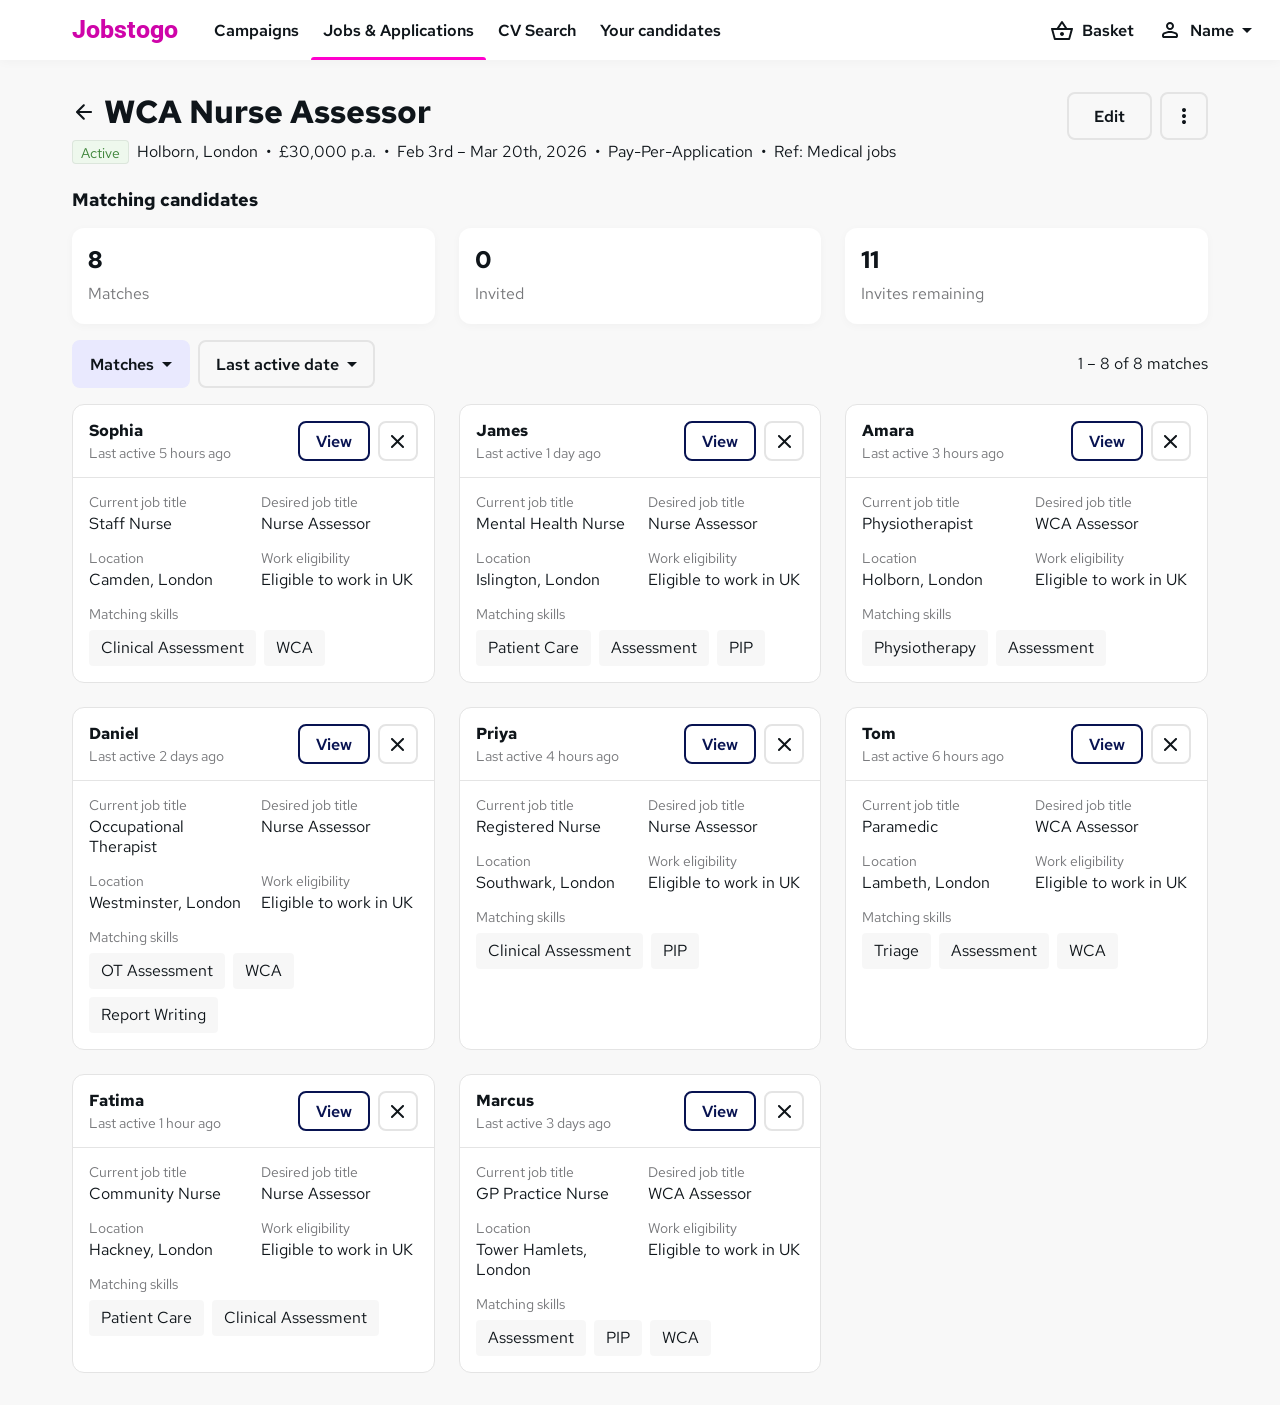
==== commit 94bcd9fd: "Add files via upload" ====
--- a/index.html
+++ b/index.html
@@ -1,184 +1,1879 @@
 <!DOCTYPE html>
-<html>
+<html lang="en">
 <head>
-  <meta charset="utf-8">
+  <meta charset="UTF-8" />
+  <meta name="viewport" content="width=device-width, initial-scale=1.0" />
   <title>Application Management – WCA Nurse Assessor</title>
+  <link rel="preconnect" href="https://fonts.googleapis.com" />
+  <link rel="preconnect" href="https://fonts.gstatic.com" crossorigin />
+  <link href="https://fonts.googleapis.com/css2?family=Red+Hat+Text:wght@400;600;700&family=Roboto:wght@800&display=swap" rel="stylesheet" />
   <style>
-    * { margin: 0; padding: 0; box-sizing: border-box; }
-    body { background: #f8f8f8; display: flex; align-items: center; justify-content: center; min-height: 100vh; font-family: -apple-system, BlinkMacSystemFont, sans-serif; }
-    #__bundler_loading { position: fixed; bottom: 20px; right: 20px; font: 13px/1.4 -apple-system, BlinkMacSystemFont, sans-serif; color: #666; background: #fff; padding: 8px 14px; border-radius: 8px; box-shadow: 0 1px 4px rgba(0,0,0,0.12); z-index: 10000; }
-    #__bundler_thumbnail { position: fixed; inset: 0; width: 100%; height: 100%; display: flex; align-items: center; justify-content: center; background: #f8f8f8; z-index: 9999; }
-    #__bundler_thumbnail svg { width: 100%; height: 100%; object-fit: contain; }
-    #__bundler_placeholder { color: #999; font-size: 14px; }
+    *, *::before, *::after { box-sizing: border-box; margin: 0; padding: 0; }
+
+    body {
+      background: rgb(248,248,248);
+      min-height: 100vh;
+      font-family: "Red Hat Text", sans-serif;
+      color: rgb(15,21,26);
+    }
+
+    /* ── Top nav ── */
+    .topnav {
+      position: sticky;
+      top: 0;
+      z-index: 100;
+      width: 100%;
+      height: 60px;
+      background: #fff;
+      box-shadow: 0 2px 10px 0 rgba(15,21,26,0.03);
+      display: flex;
+      align-items: center;
+      padding: 0 16px 0 72px;
+      justify-content: space-between;
+    }
+
+    .topnav-left { display: flex; align-items: center; gap: 24px; }
+
+    .logo {
+      font-family: "Roboto", sans-serif;
+      font-weight: 800;
+      font-size: 25px;
+      line-height: 20px;
+      color: rgb(207,4,169);
+      white-space: nowrap;
+      text-decoration: none;
+    }
+
+    .nav-items { display: flex; align-items: center; }
+
+    .nav-item {
+      height: 60px;
+      display: flex;
+      align-items: center;
+      padding: 0 12px;
+      font-weight: 600;
+      font-size: 16px;
+      color: rgb(15,21,26);
+      text-decoration: none;
+      position: relative;
+      white-space: nowrap;
+    }
+
+    .nav-item.active::after {
+      content: "";
+      position: absolute;
+      bottom: 0;
+      left: 0;
+      right: 0;
+      height: 3px;
+      background: rgb(255,0,205);
+      border-radius: 3px 3px 0 0;
+    }
+
+    .topnav-right { display: flex; align-items: center; }
+
+    .nav-btn {
+      height: 60px;
+      display: flex;
+      align-items: center;
+      gap: 8px;
+      padding: 0 12px;
+      font-weight: 600;
+      font-size: 16px;
+      color: rgb(15,21,26);
+      text-decoration: none;
+      cursor: pointer;
+      white-space: nowrap;
+    }
+
+    .nav-btn .icon { width: 24px; height: 24px; display: flex; align-items: center; justify-content: center; }
+    .nav-btn .icon svg { display: block; }
+
+    /* ── Page ── */
+    .page {
+      max-width: 1440px;
+      margin: 0 auto;
+      padding: 32px 72px;
+      display: flex;
+      flex-direction: column;
+      gap: 16px;
+    }
+
+    /* ── Header block ── */
+    .header-block { display: flex; flex-direction: column; gap: 24px; }
+
+    .header-row {
+      display: flex;
+      align-items: flex-start;
+      justify-content: space-between;
+      gap: 16px;
+    }
+
+    .header-left { display: flex; flex-direction: column; gap: 8px; }
+
+    .title-row { display: flex; align-items: center; gap: 8px; }
+
+    .back-btn {
+      width: 24px;
+      height: 40px;
+      display: flex;
+      align-items: center;
+      justify-content: center;
+      cursor: pointer;
+      flex-shrink: 0;
+      background: transparent;
+      border: none;
+      color: rgb(15,21,26);
+    }
+
+    .job-title {
+      font-weight: 700;
+      font-size: 32px;
+      line-height: 40px;
+      color: rgb(15,21,26);
+    }
+
+    .job-details {
+      display: flex;
+      align-items: center;
+      gap: 8px;
+      flex-wrap: wrap;
+    }
+
+    .tag-active {
+      height: 24px;
+      padding: 0 8px;
+      border-radius: 4px;
+      background: rgb(238,248,237);
+      border: 1px solid rgba(15,21,26,0.08);
+      font-size: 14px;
+      line-height: 24px;
+      color: rgb(61,132,57);
+      white-space: nowrap;
+    }
+
+    .job-detail-text { font-size: 16px; line-height: 20px; color: rgb(15,21,26); }
+    .dot { font-size: 16px; line-height: 20px; color: rgb(15,21,26); }
+
+    .job-actions { display: flex; align-items: center; gap: 8px; flex-shrink: 0; }
+
+    .btn-outline {
+      height: 48px;
+      border-radius: 8px;
+      background: transparent;
+      border: 2px solid rgb(228,228,228);
+      display: flex;
+      align-items: center;
+      justify-content: center;
+      cursor: pointer;
+      font-family: "Red Hat Text", sans-serif;
+      font-weight: 600;
+      font-size: 16px;
+      color: rgb(15,21,26);
+    }
+
+    .btn-outline.btn-edit { padding: 0 16px; min-width: 85px; }
+    .btn-outline.btn-more { width: 48px; padding: 0 12px; }
+
+    /* ── Section label ── */
+    .section-label {
+      font-weight: 700;
+      font-size: 18px;
+      line-height: 24px;
+      color: rgb(15,21,26);
+    }
+
+    /* ── Metrics ── */
+    .metrics-row { display: flex; gap: 24px; }
+
+    .metric-card {
+      flex: 1;
+      height: 96px;
+      border-radius: 12px;
+      background: #fff;
+      box-shadow: 0 2px 10px 0 rgba(15,21,26,0.03);
+      padding: 16px 16px 8px 16px;
+      display: flex;
+      flex-direction: column;
+    }
+
+    .metric-value {
+      font-weight: 700;
+      font-size: 24px;
+      line-height: 32px;
+      color: rgb(15,21,26);
+    }
+
+    .metric-label {
+      font-size: 16px;
+      line-height: 20px;
+      color: rgb(118,119,122);
+      margin-top: 8px;
+    }
+
+    /* ── Actions rail ── */
+    .actions-rail {
+      display: flex;
+      align-items: center;
+      justify-content: space-between;
+      height: 48px;
+    }
+
+    .actions-left { display: flex; gap: 8px; align-items: center; }
+
+    .btn-filter {
+      height: 48px;
+      border-radius: 8px;
+      background: transparent;
+      border: 2px solid rgb(228,228,228);
+      display: flex;
+      align-items: center;
+      gap: 8px;
+      padding: 0 16px;
+      cursor: pointer;
+      font-family: "Red Hat Text", sans-serif;
+      font-weight: 600;
+      font-size: 16px;
+      color: rgb(15,21,26);
+      white-space: nowrap;
+    }
+
+    .btn-filter svg { display: block; flex-shrink: 0; }
+
+    .btn-filter.active {
+      background: rgb(233,233,254);
+      border-color: rgb(233,233,254);
+    }
+
+    /* ── Dropdown ── */
+    .dropdown-wrap { position: relative; }
+
+    .dropdown-menu {
+      position: absolute;
+      top: calc(100% + 6px);
+      left: 0;
+      width: 184px;
+      border-radius: 12px;
+      background: #fff;
+      box-shadow: 0 2px 28px 0 rgba(0,0,0,0.13);
+      padding: 8px 0;
+      z-index: 300;
+      display: none;
+      flex-direction: column;
+    }
+
+    .dropdown-menu.open { display: flex; }
+
+    .dropdown-item {
+      width: 100%;
+      height: 56px;
+      padding: 0 8px;
+      display: flex;
+      align-items: center;
+      background: none;
+      border: none;
+      cursor: pointer;
+      font-family: "Red Hat Text", sans-serif;
+    }
+
+    .dropdown-item-inner {
+      width: 100%;
+      height: 56px;
+      border-radius: 8px;
+      display: flex;
+      align-items: center;
+      padding: 0 16px;
+      font-size: 16px;
+      line-height: 20px;
+      color: rgb(15,21,26);
+      transition: background 0.15s ease;
+    }
+
+    .dropdown-item:hover .dropdown-item-inner { background: rgba(15,21,26,0.04); }
+    .dropdown-item.selected .dropdown-item-inner { background: rgb(233,233,254); }
+
+    .results-info { font-size: 16px; line-height: 20px; color: rgb(15,21,26); }
+
+    /* ── Candidate grid ── */
+    .candidate-grid {
+      display: grid;
+      grid-template-columns: repeat(3, 1fr);
+      gap: 24px;
+    }
+
+    .candidate-card {
+      background: #fff;
+      border: 1px solid rgb(228,228,228);
+      border-radius: 12px;
+      padding: 16px;
+      display: flex;
+      flex-direction: column;
+      transition: opacity 0.3s ease, transform 0.3s ease;
+    }
+
+    .candidate-card.removing {
+      opacity: 0;
+      transform: scale(0.92);
+      pointer-events: none;
+    }
+
+    .card-top {
+      display: flex;
+      align-items: flex-start;
+      justify-content: space-between;
+      padding-bottom: 16px;
+    }
+
+   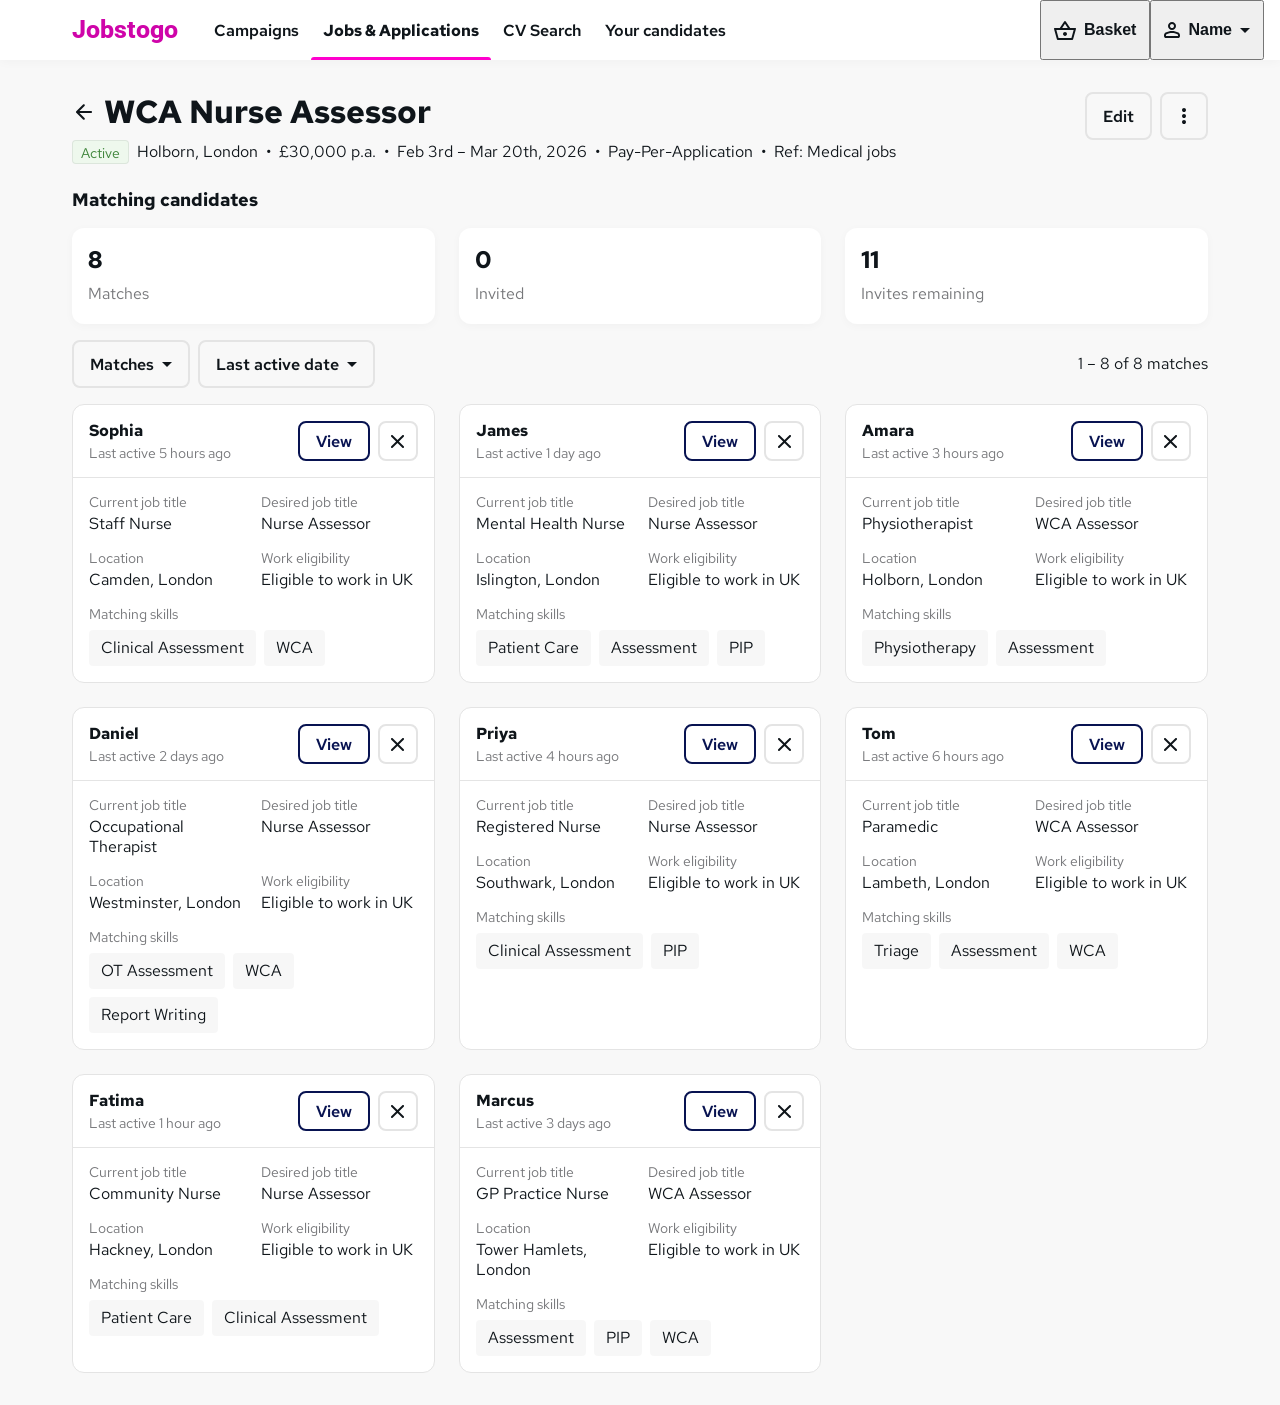
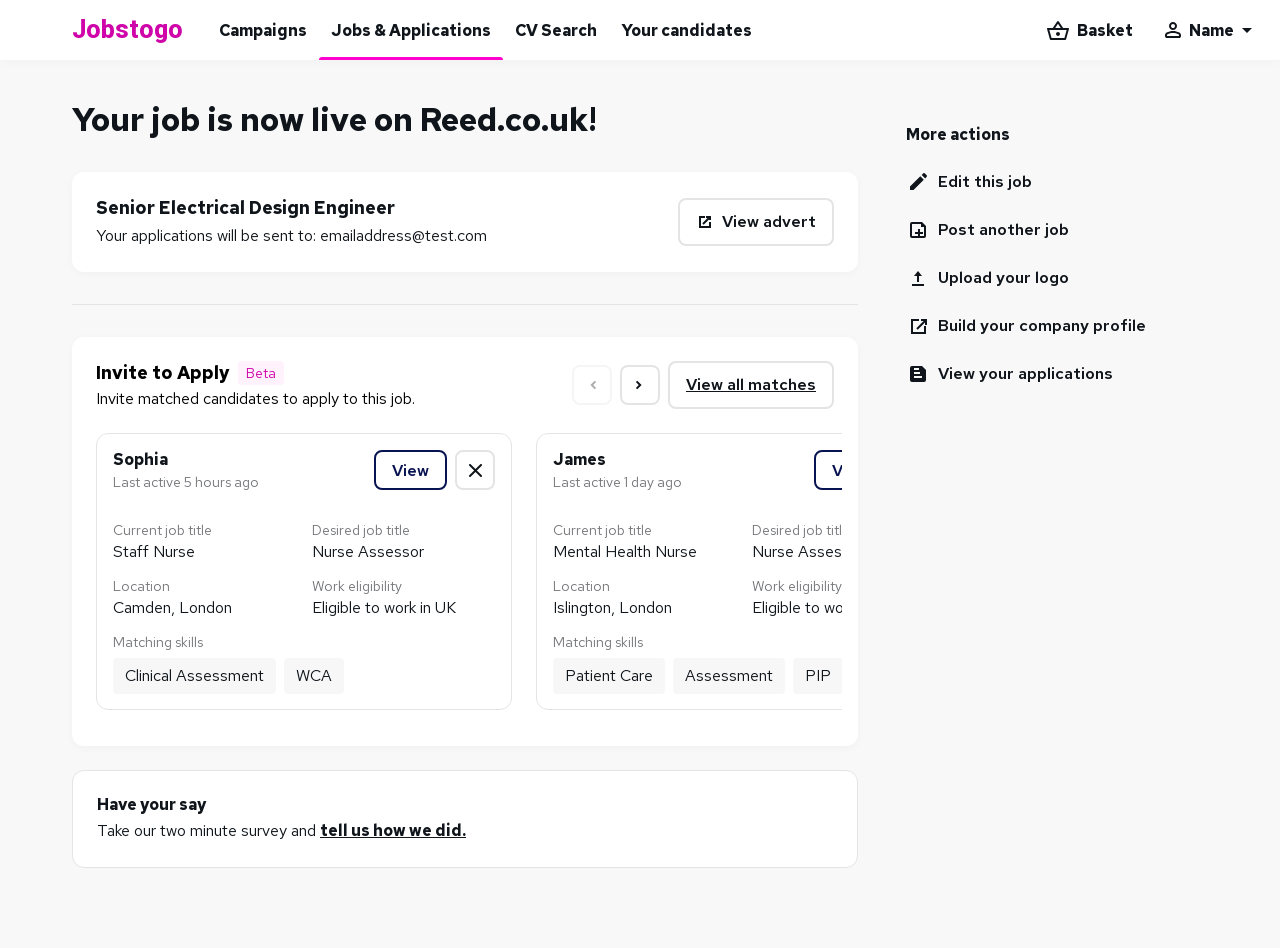
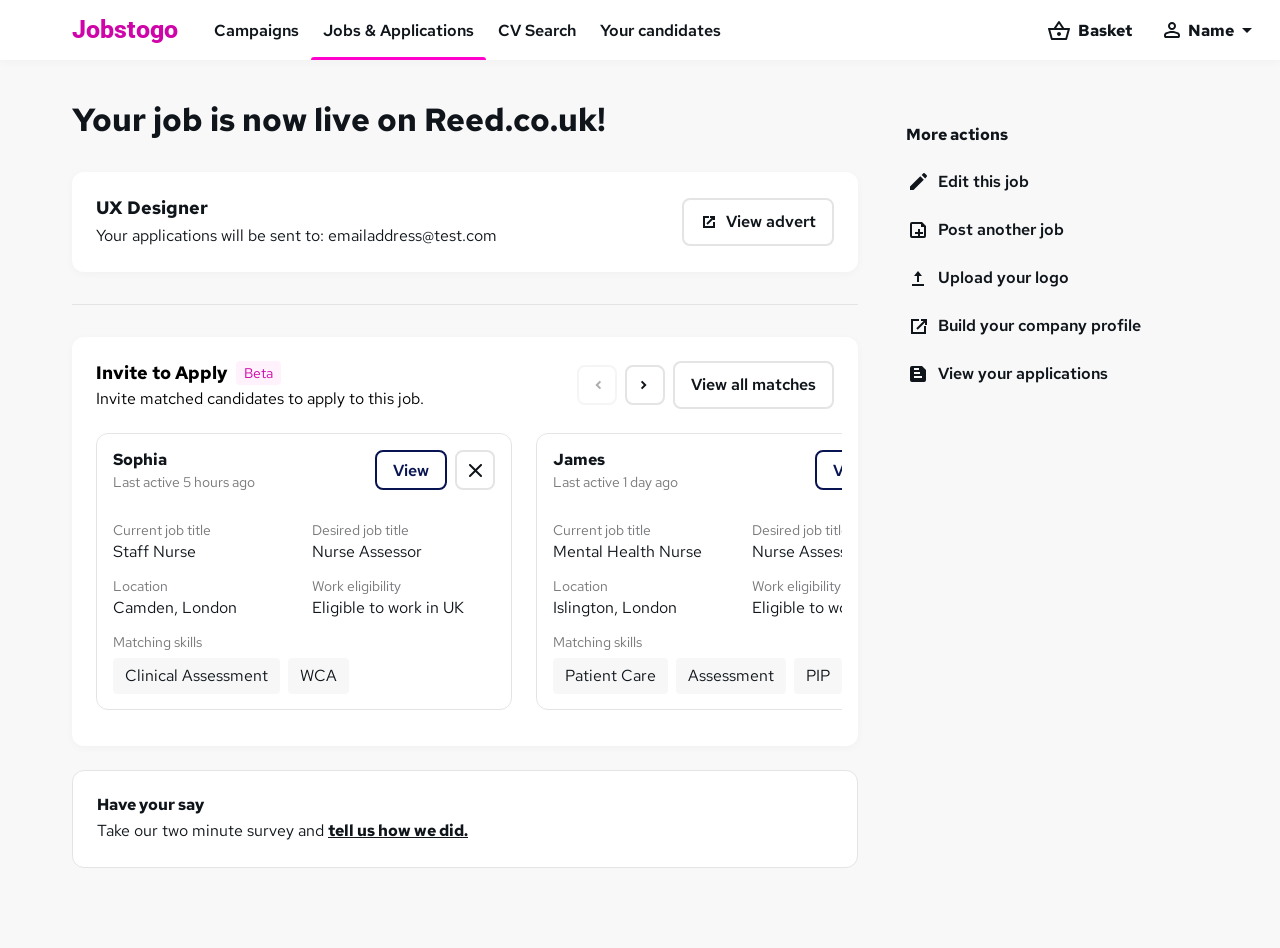
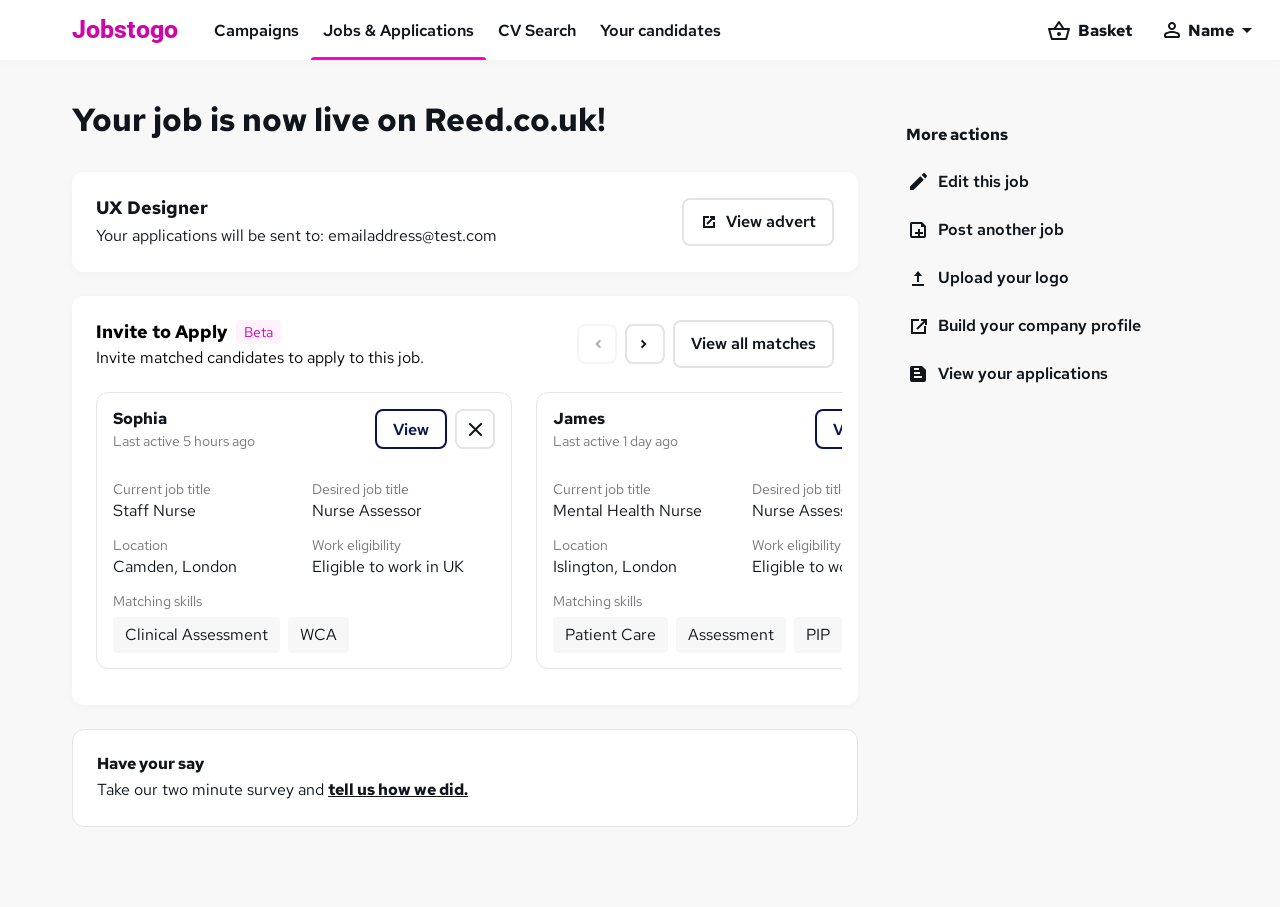
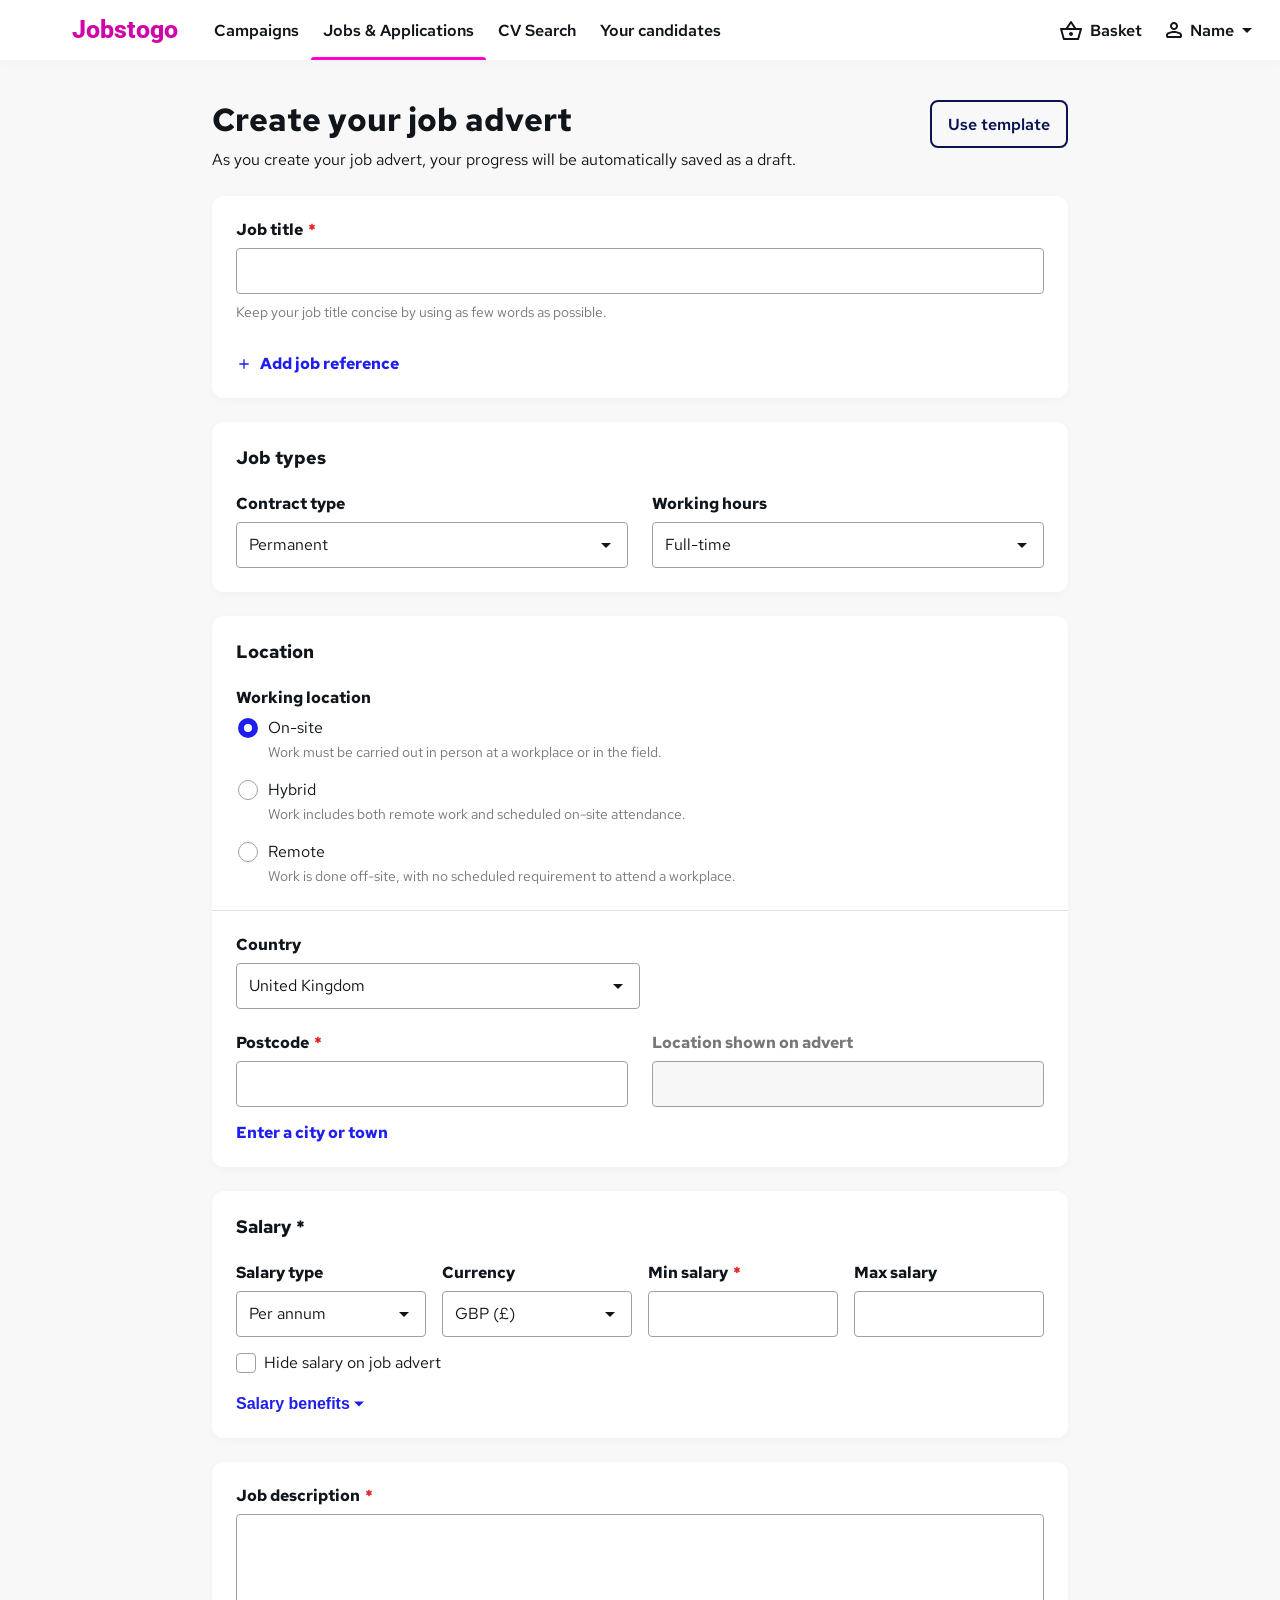
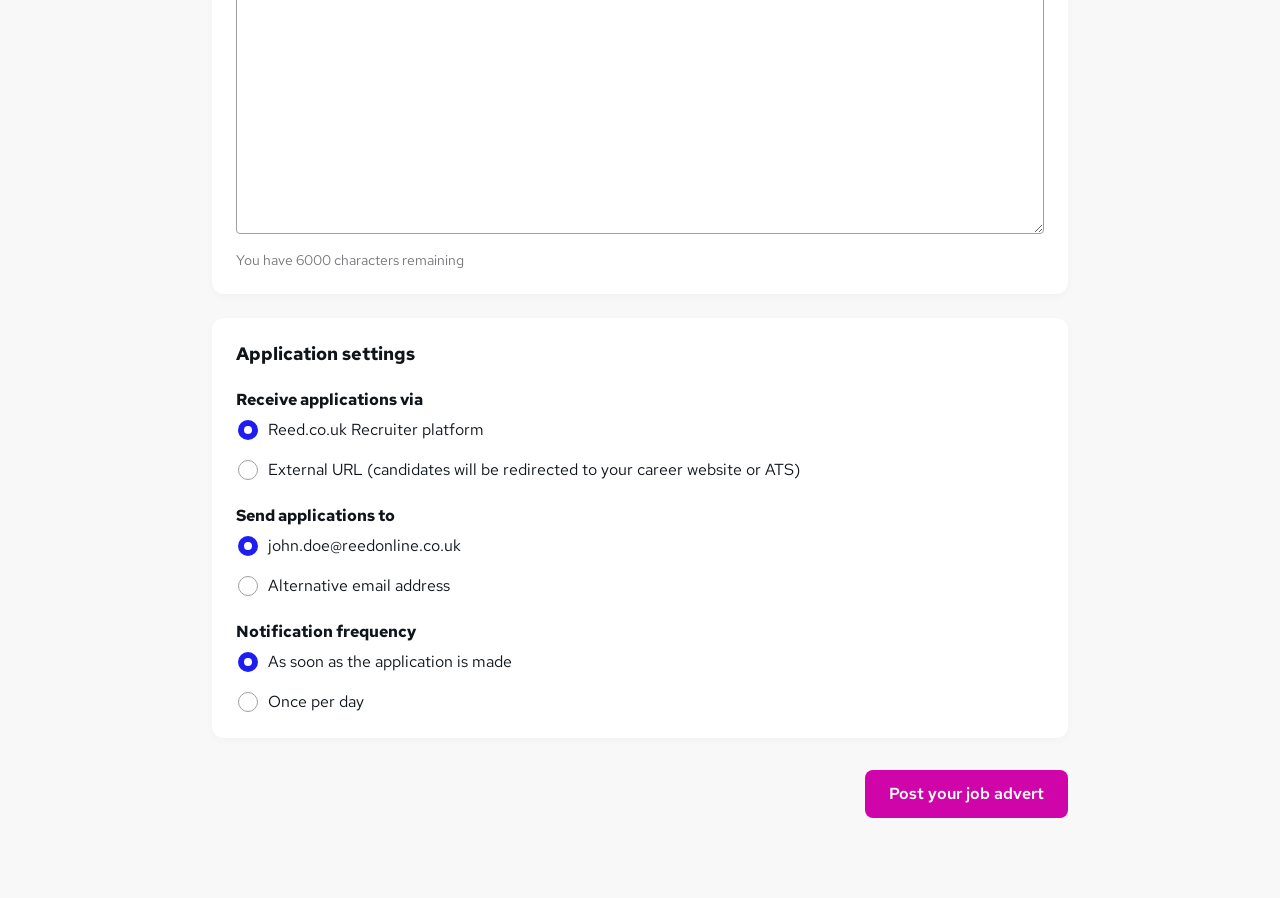
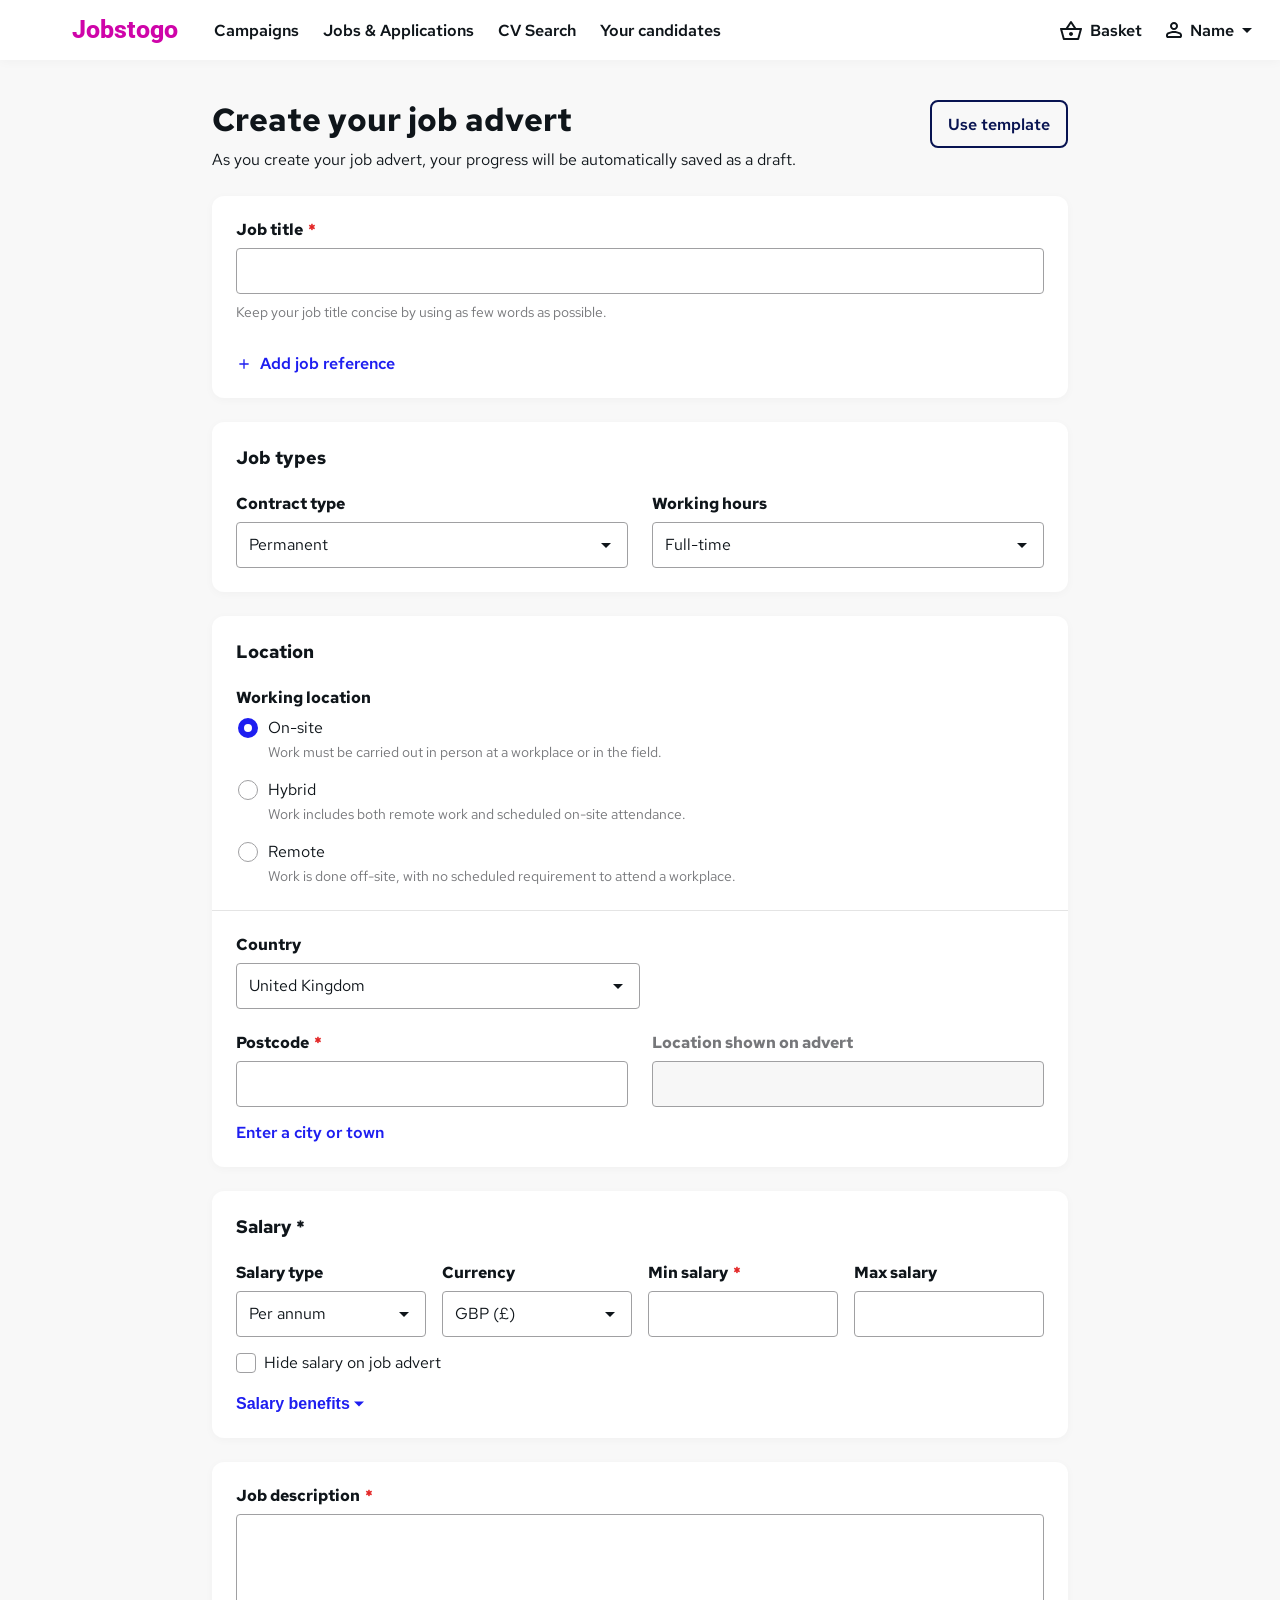
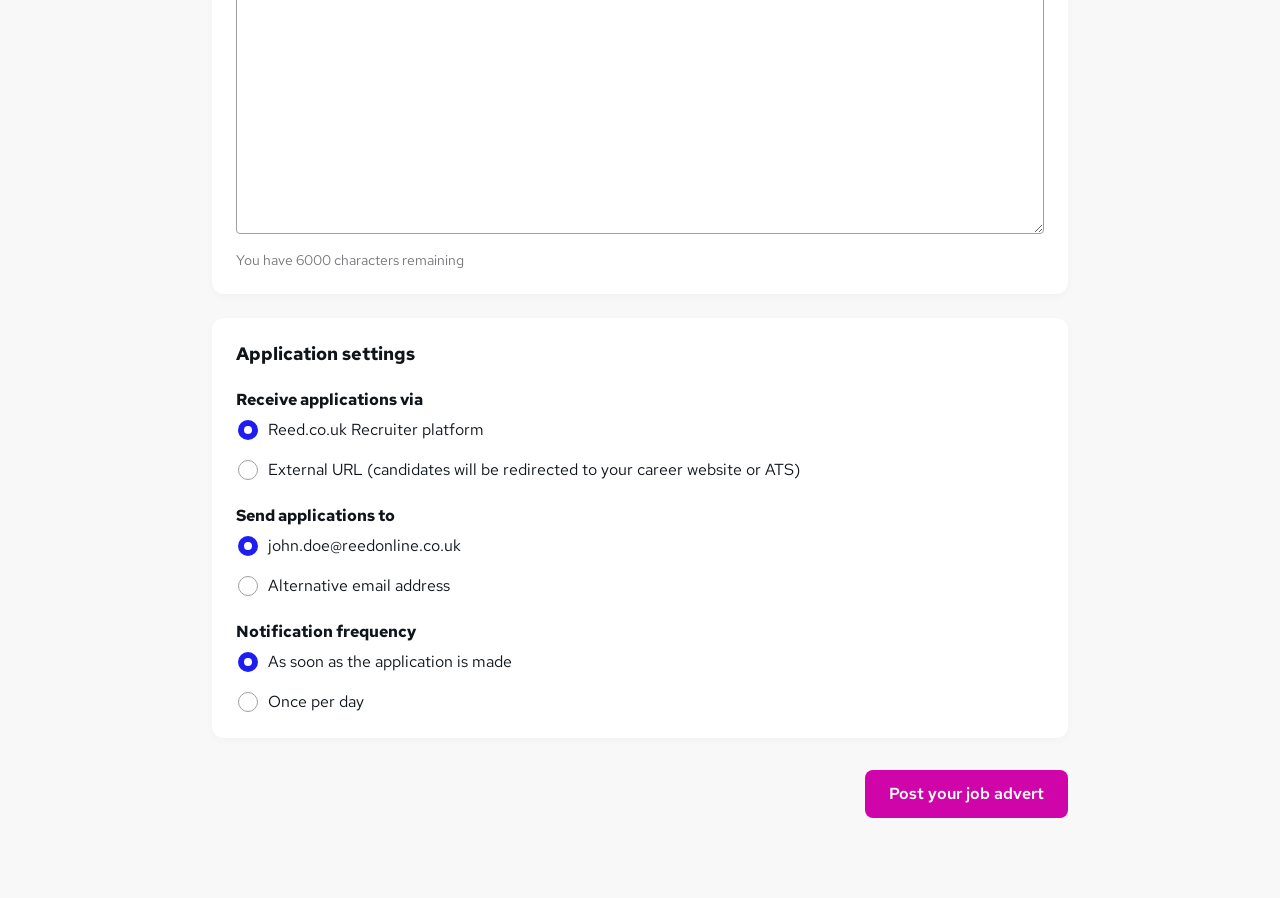
